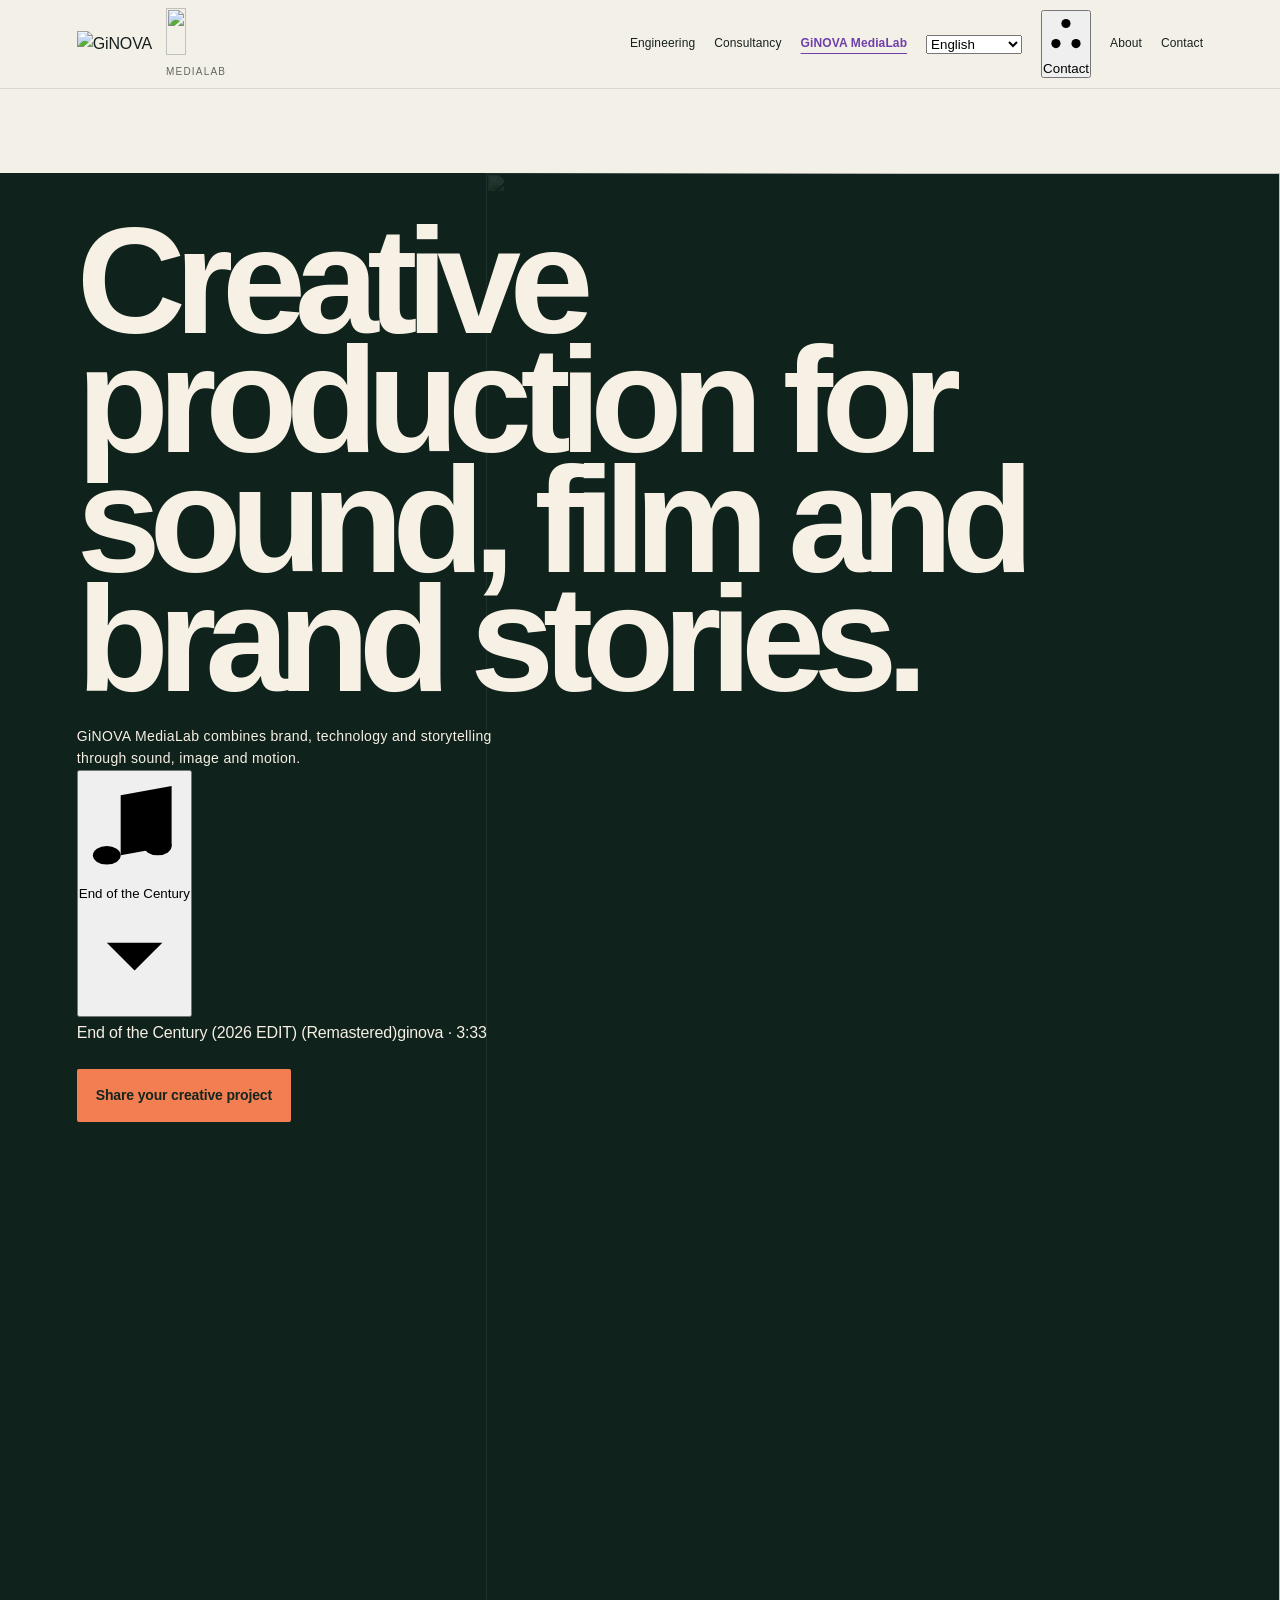
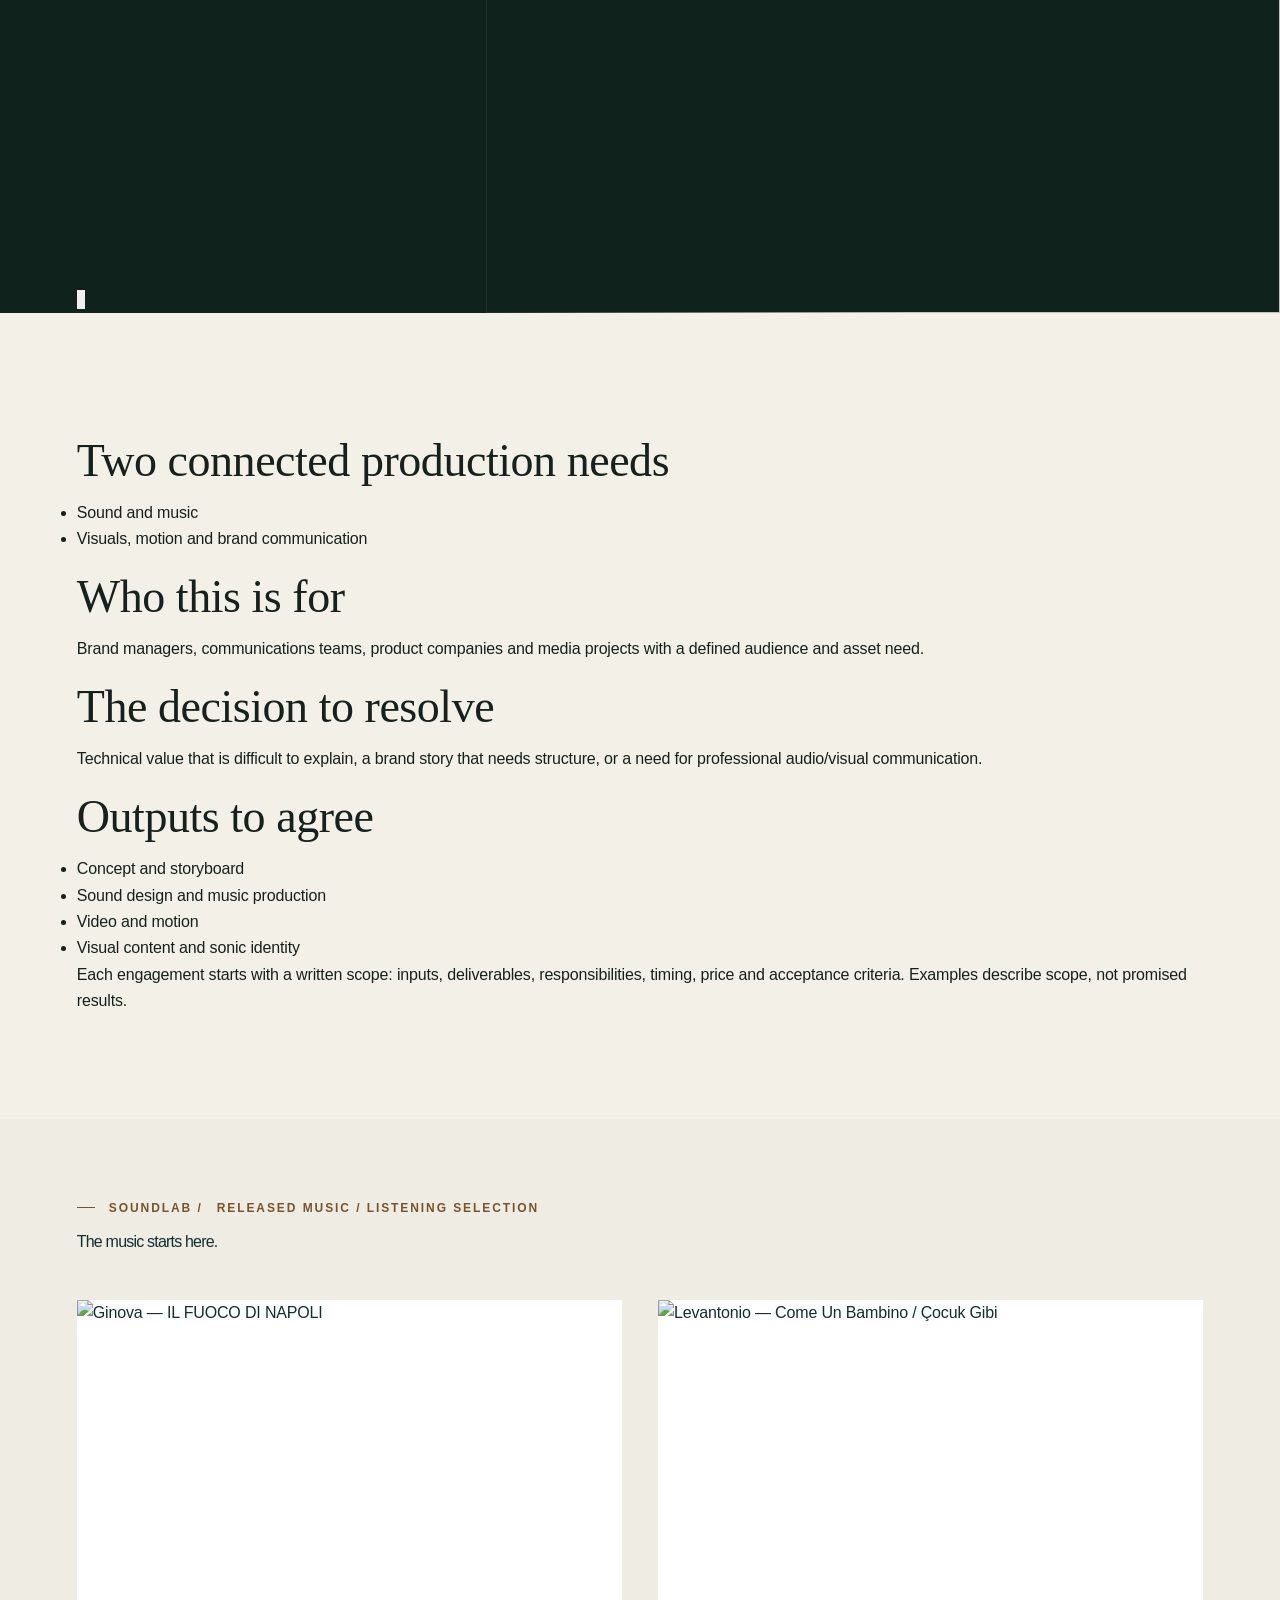
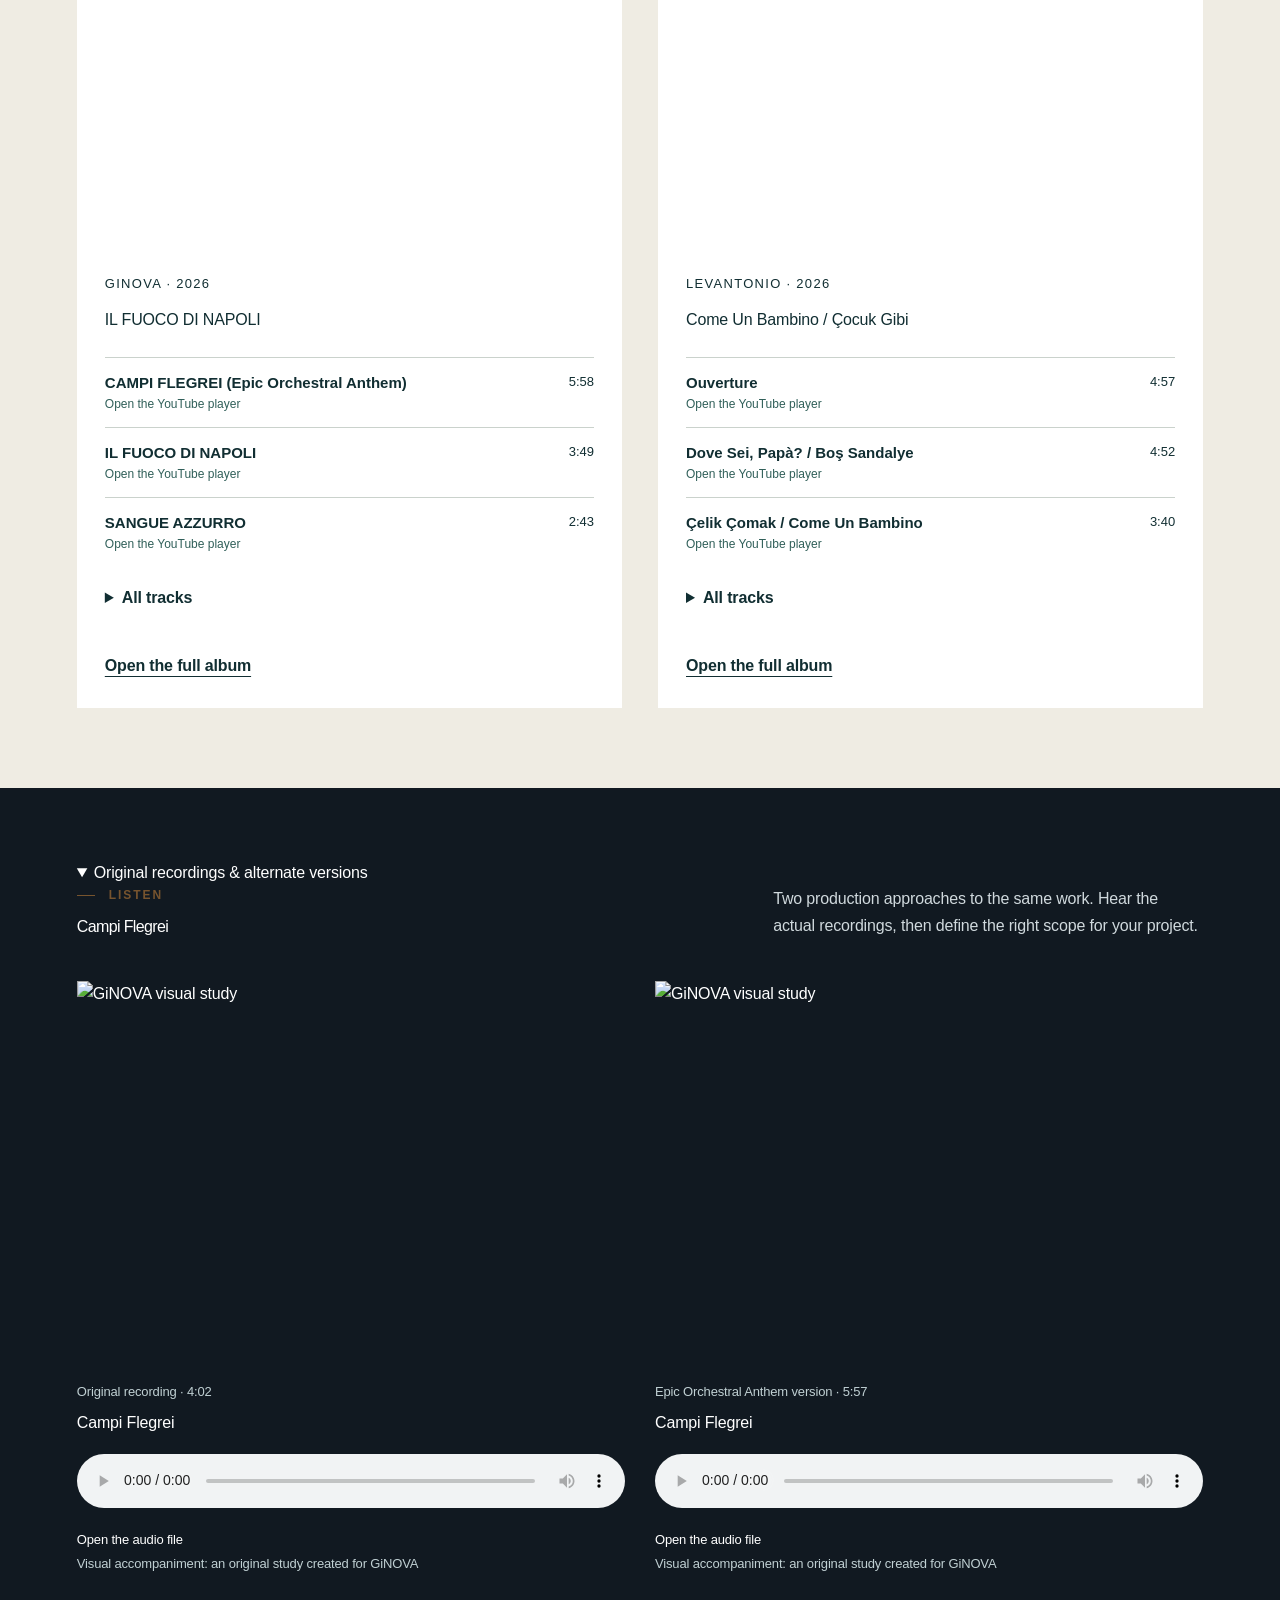
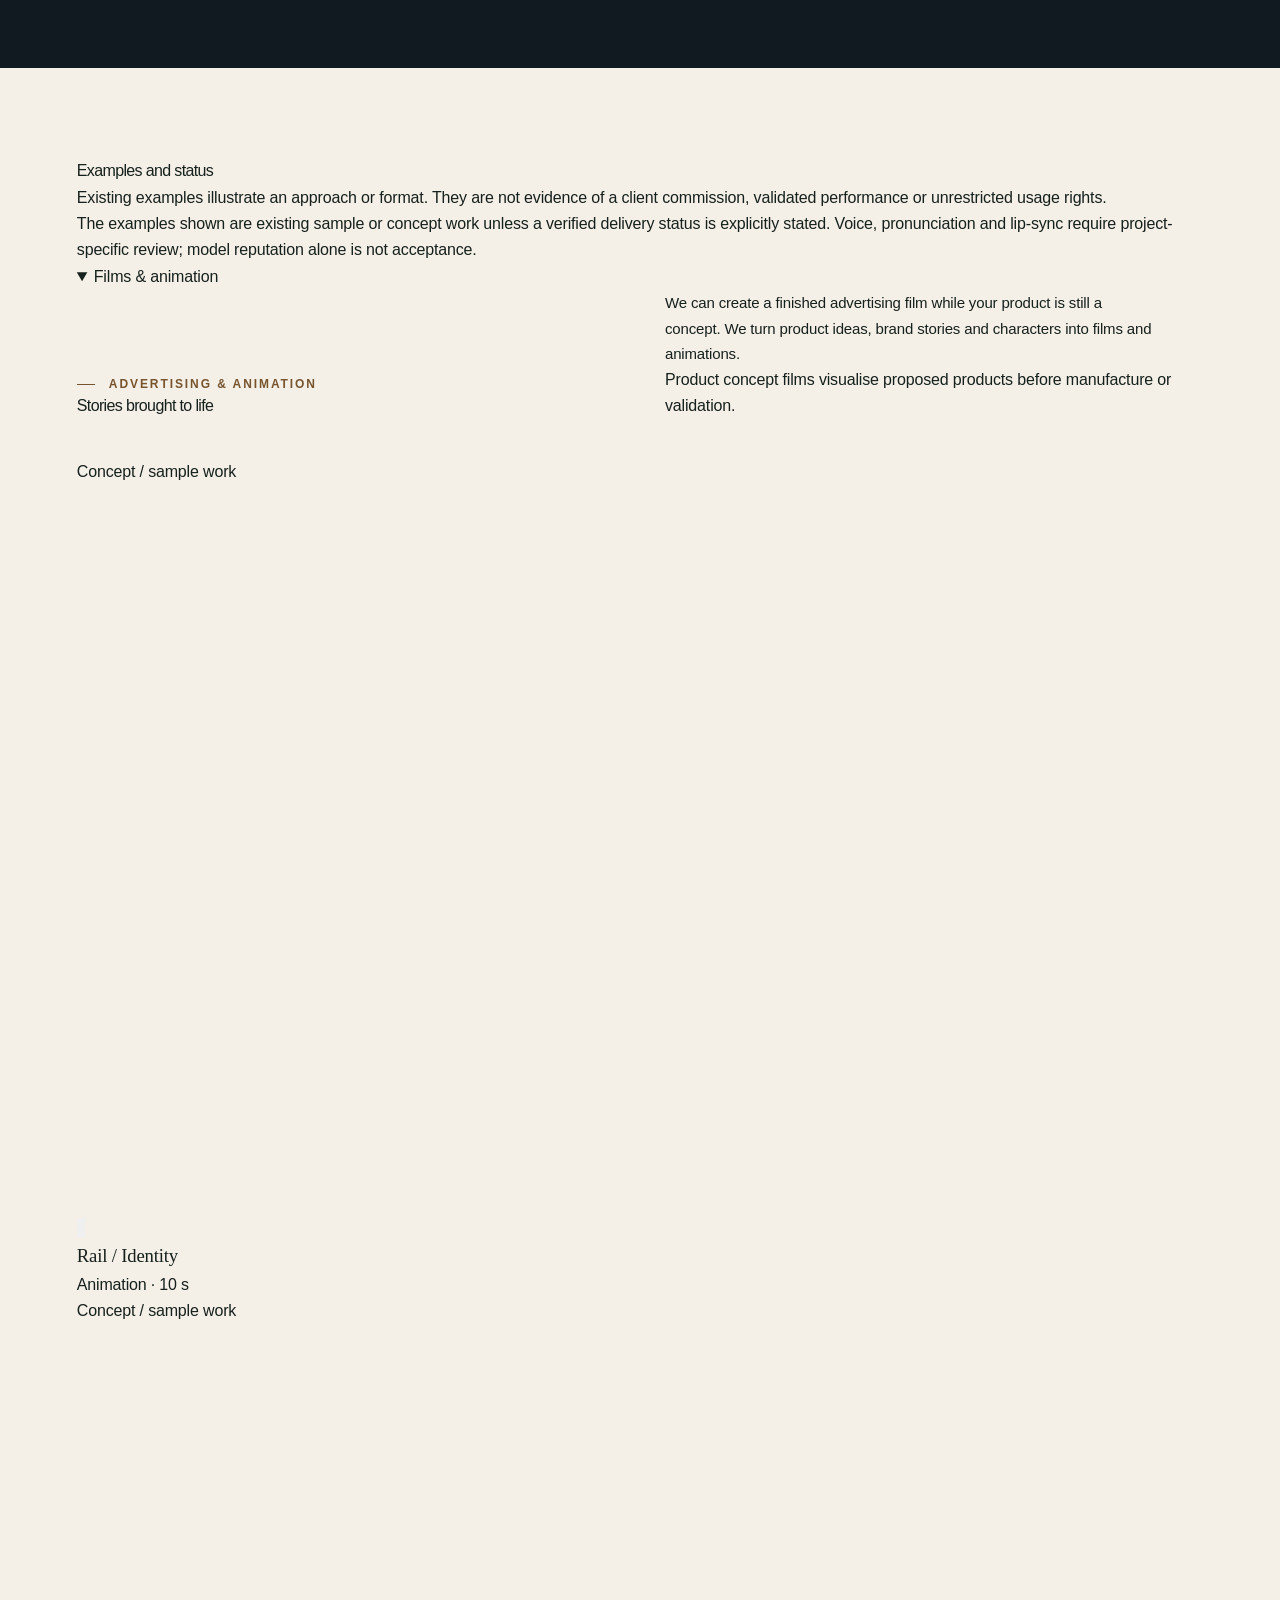
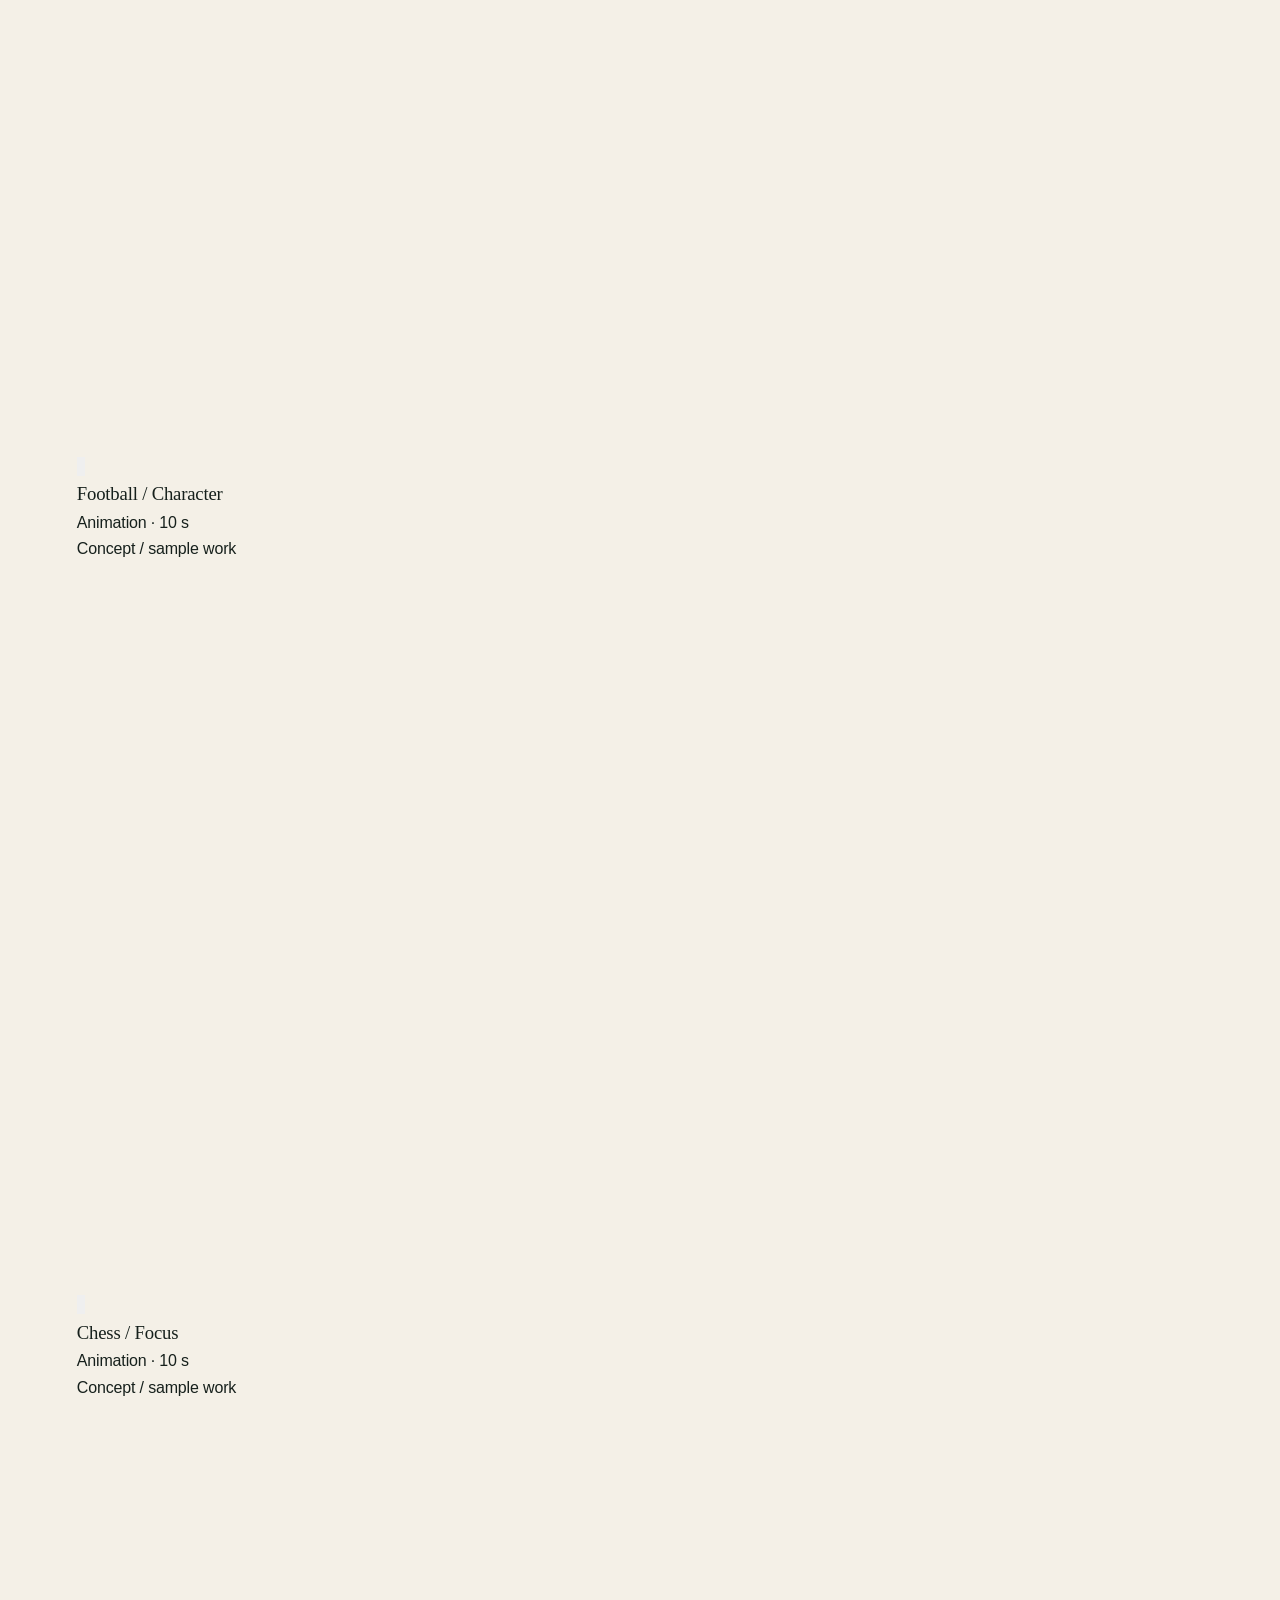
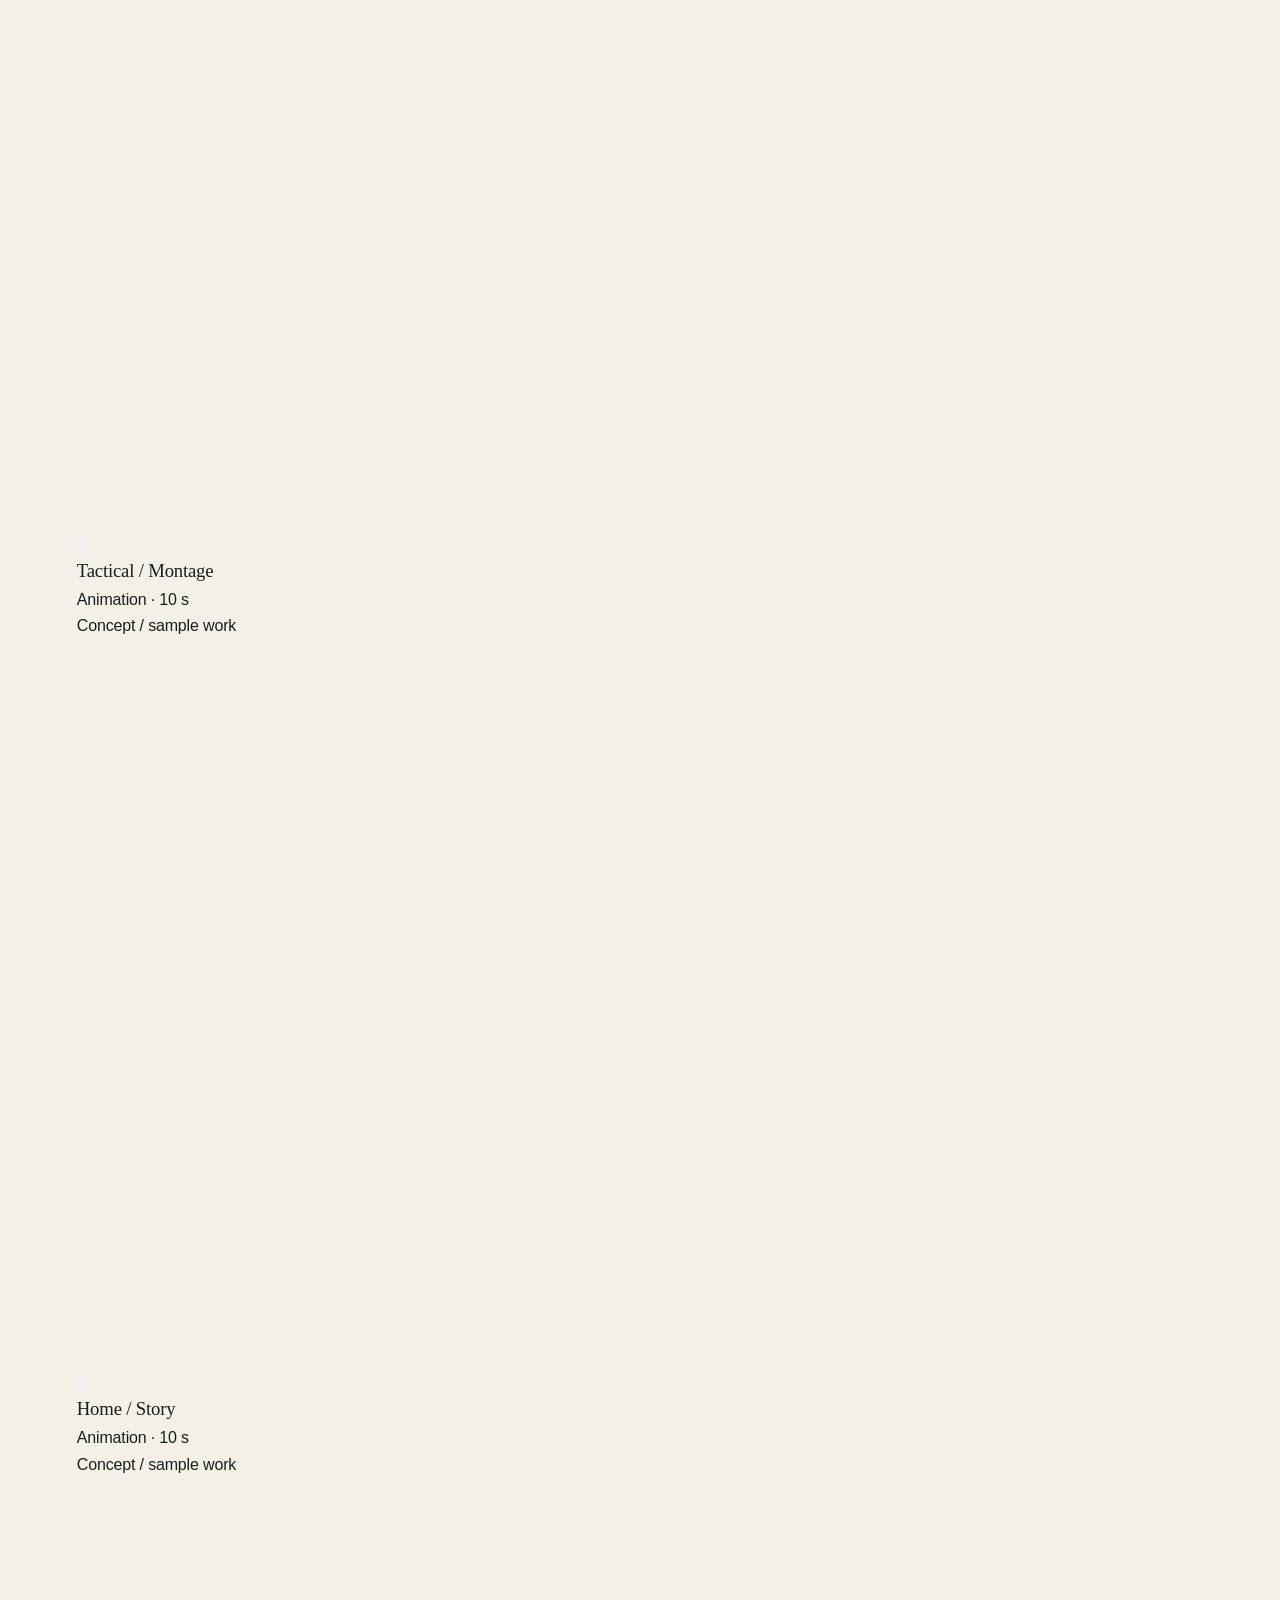
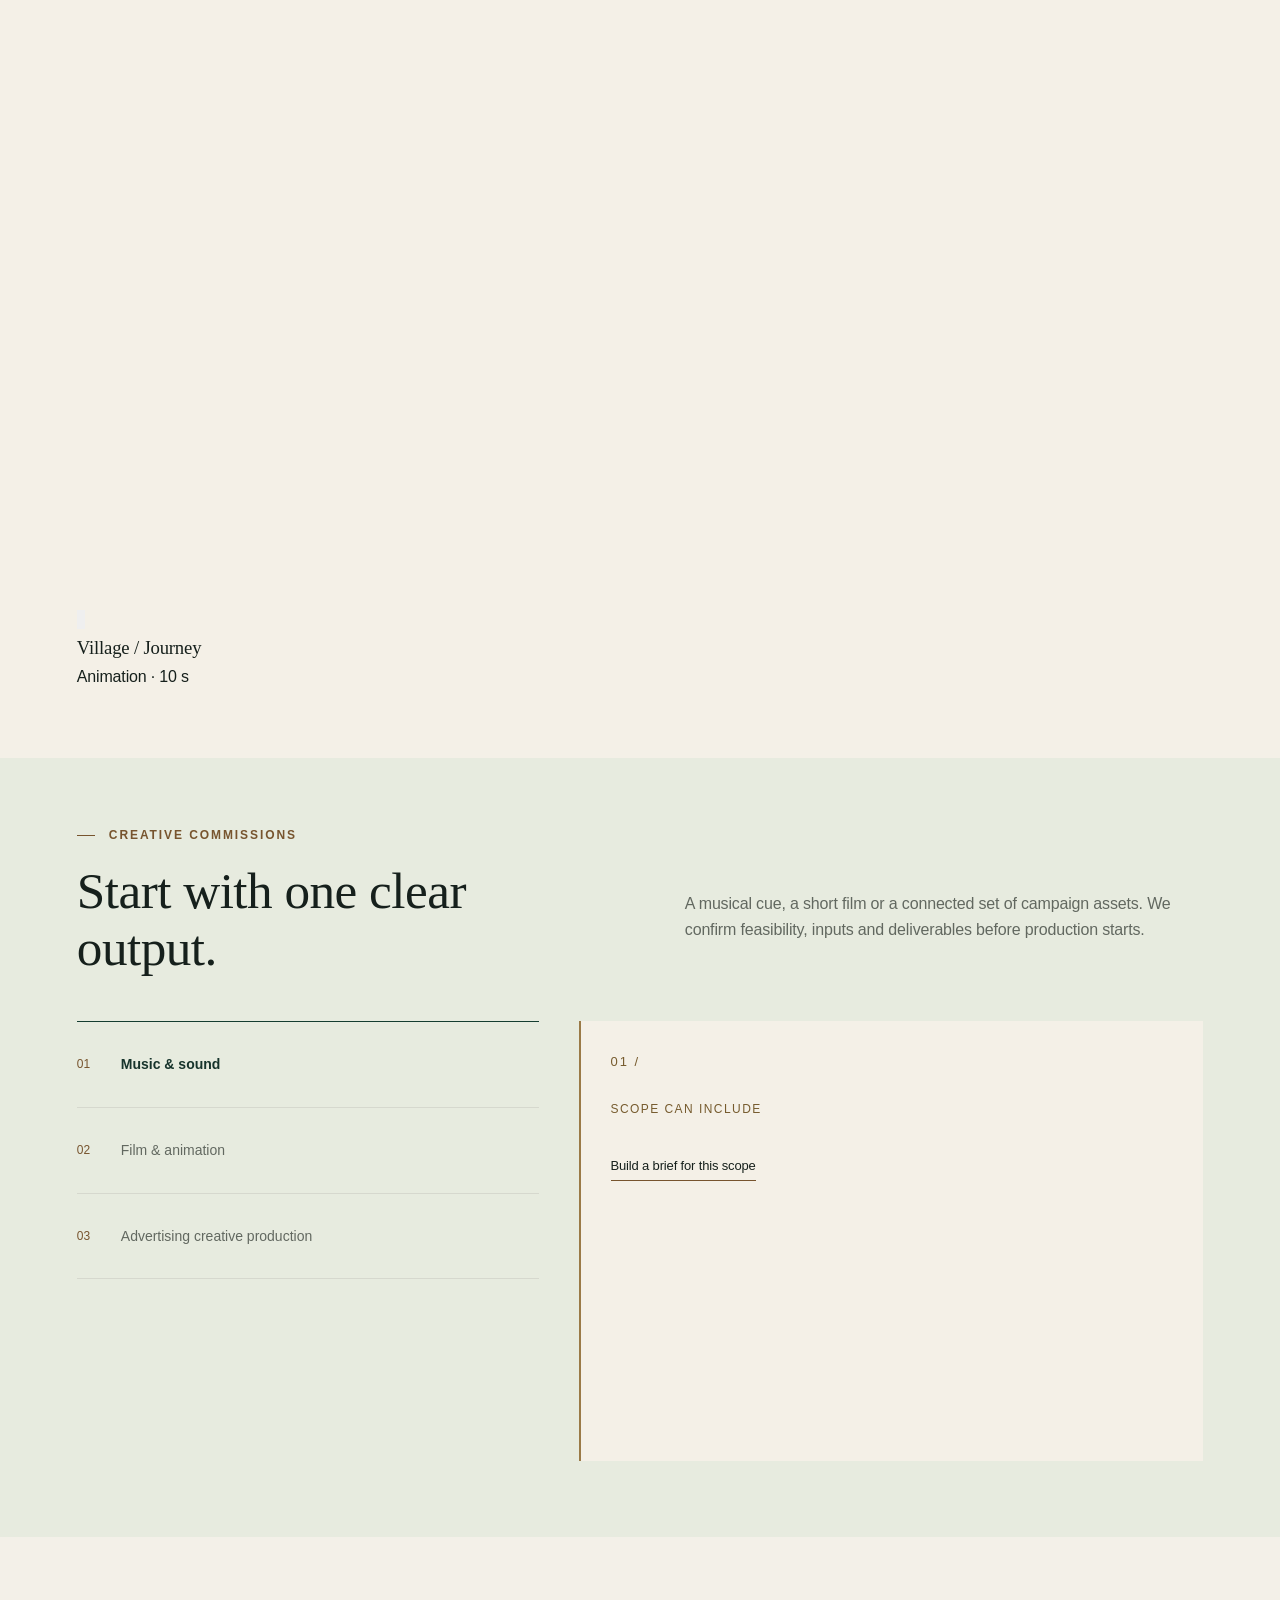
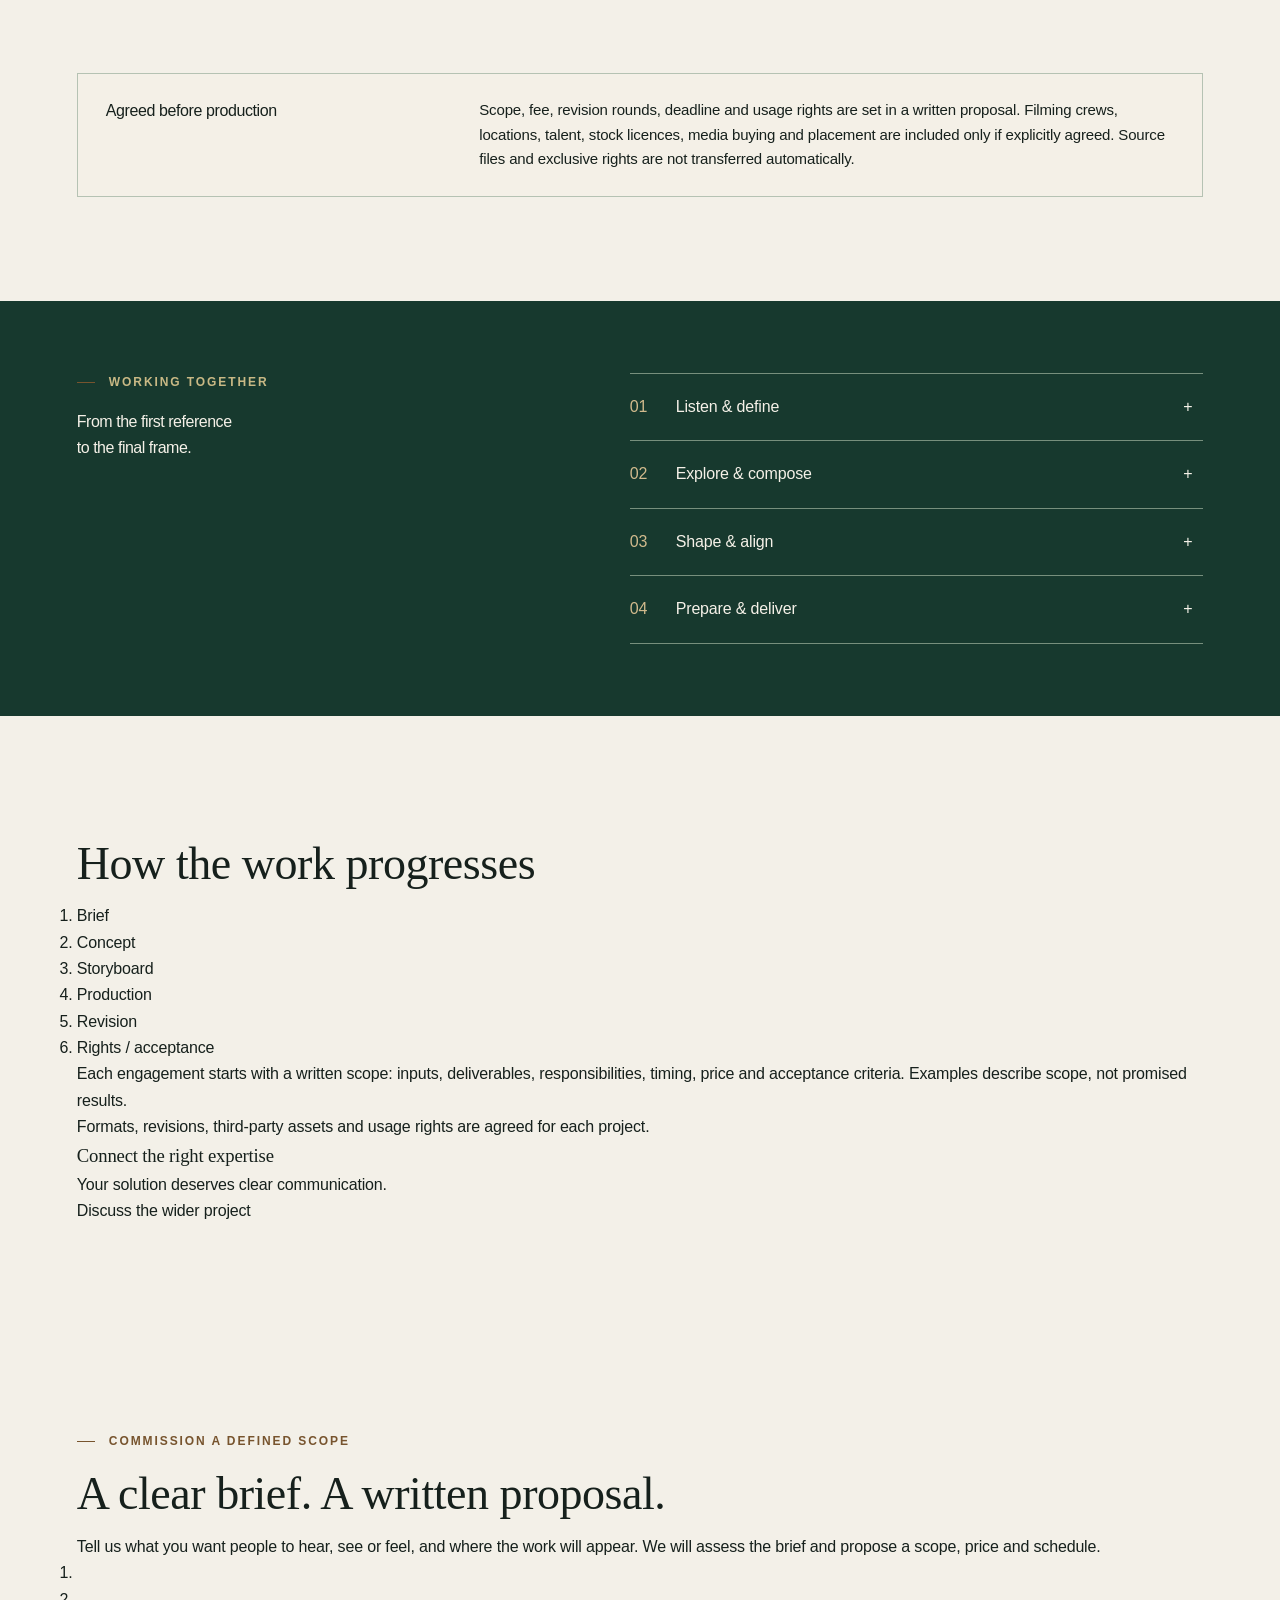
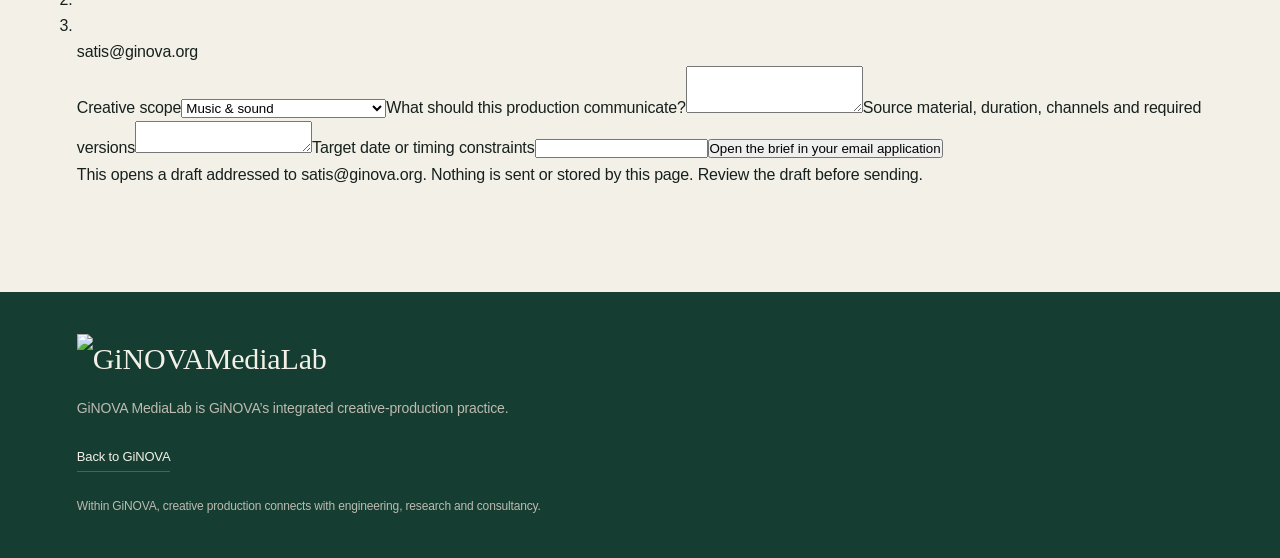
==== index.html @ 24b369f3 "Move MediaLab website to GitHub Pages" ====
<!doctype html>
<html lang="en"><head>

<meta charset="UTF-8">
<meta name="viewport" content="width=device-width, initial-scale=1.0">
<title>GiNOVA | Creative production for sound, film and brand stories.</title>
<meta name="description" content="GiNOVA MediaLab combines brand, technology and storytelling through sound, image and motion.">


<link rel="stylesheet" href="/assets/fonts/fonts.css">
<style>
:root{
  --ivory:#F3F0E8; --ink:#171817; --green:#17342C; --grey:#78756F;
  --stone:#D8D2C7; --bronze:#9A7A47;
  --serif:'Newsreader', Georgia, serif;
  --sans:'Inter', -apple-system, sans-serif;
  --maxw:1240px;
}
*{margin:0;padding:0;box-sizing:border-box}
html{scroll-behavior:smooth}
@media (prefers-reduced-motion: reduce){ html{scroll-behavior:auto} *,*::before,*::after{animation:none!important;transition:none!important} }
body{background:var(--ivory);color:var(--ink);font-family:var(--sans);font-size:16px;line-height:1.65;-webkit-font-smoothing:antialiased}
.wrap{max-width:var(--maxw);margin:0 auto;padding:0 6vw}
a{color:inherit;text-decoration:none}
::selection{background:var(--green);color:var(--ivory)}
.eyebrow{font-family:var(--sans);font-size:11px;letter-spacing:.22em;text-transform:uppercase;color:var(--bronze);font-weight:600;display:flex;align-items:center;gap:14px}
.eyebrow::before{content:"";width:28px;height:1px;background:var(--bronze)}
h1,h2,h3{font-family:var(--serif);font-weight:300;letter-spacing:-.01em}
h2{font-size:clamp(30px,4vw,46px);line-height:1.12;margin:18px 0 14px}
.lead{color:var(--grey);max-width:62ch;font-size:17px}
button{font-family:var(--sans);cursor:pointer}
:focus-visible{outline:2px solid var(--bronze);outline-offset:3px}
section{padding:104px 0}
@media(max-width:760px){section{padding:64px 0}}

/* header */
header{position:sticky;top:0;z-index:50;background:rgba(243,240,232,.92);backdrop-filter:blur(10px);border-bottom:1px solid var(--stone)}
.nav{display:flex;align-items:center;justify-content:space-between;height:76px}
.brand{display:flex;align-items:center;gap:14px}
.brand img{height:44px;width:auto}
.brand .bname{font-family:var(--serif);font-size:23px;font-weight:500;letter-spacing:.02em}
.brand .bdesc{font-size:10px;letter-spacing:.2em;text-transform:uppercase;color:var(--grey);display:block;margin-top:1px}
.navlinks{display:flex;gap:30px;align-items:center}
.navlinks a{font-size:13.5px;font-weight:450;color:var(--ink);letter-spacing:.01em;padding:4px 0;border-bottom:1px solid transparent;transition:border-color .2s}
.navlinks a:hover{border-color:var(--bronze)}
.langs{display:flex;gap:2px;border:1px solid var(--stone);border-radius:2px;overflow:hidden;margin-left:8px}
.langs button{font-size:11px;letter-spacing:.08em;padding:6px 9px;background:transparent;border:none;color:var(--grey)}
.langs button[aria-pressed="true"]{background:var(--green);color:var(--ivory)}
.cta{background:var(--green);color:var(--ivory);border:none;padding:12px 22px;font-size:13.5px;font-weight:500;letter-spacing:.02em;border-radius:2px;transition:background .2s}
.cta:hover{background:#0f241e}
.cta.ghost{background:transparent;color:var(--ink);border:1px solid var(--ink)}
.cta.ghost:hover{background:var(--ink);color:var(--ivory)}
@media(max-width:1080px){.navlinks a{display:none}.navlinks .langs button{display:block}}

/* hero */
.hero{padding:110px 0 120px}
.hero .wrap{display:grid;grid-template-columns:minmax(0,7fr) minmax(0,5fr);gap:6vw;align-items:center}
.hero h1{font-size:clamp(44px,6vw,78px);line-height:1.04;font-weight:250}
.hero h1 em{font-style:italic;font-weight:300;color:var(--green)}
.hero .lead{margin:26px 0 38px}
.heroctas{display:flex;gap:14px;flex-wrap:wrap}
.field-wrap{position:relative}
.field-wrap svg{width:100%;height:auto;display:block}
.fcap{font-size:11px;letter-spacing:.14em;text-transform:uppercase;color:var(--grey);margin-top:16px;text-align:right}
@media(max-width:900px){.hero .wrap{grid-template-columns:1fr}.field-wrap{max-width:440px}}

/* situations */
.situ{border-top:1px solid var(--stone)}
.chips{display:flex;flex-wrap:wrap;gap:10px;margin:34px 0 0}
.chip{border:1px solid var(--stone);background:transparent;color:var(--ink);padding:11px 18px;font-size:13.5px;border-radius:2px;transition:all .2s}
.chip:hover{border-color:var(--green)}
.chip[aria-pressed="true"]{background:var(--green);color:var(--ivory);border-color:var(--green)}
.situ-panel{margin-top:44px;border:1px solid var(--stone);background:#fbf9f4;padding:44px 46px;display:none;grid-template-columns:repeat(2,1fr);gap:36px 56px;border-radius:2px}
.situ-panel.open{display:grid}
.sp-item .k{font-size:11px;letter-spacing:.18em;text-transform:uppercase;color:var(--bronze);font-weight:600;margin-bottom:8px}
.sp-item .v{font-family:var(--serif);font-size:19px;line-height:1.4;font-weight:400}
.sp-foot{grid-column:1/-1;display:flex;justify-content:space-between;align-items:center;border-top:1px solid var(--stone);padding-top:26px;gap:20px;flex-wrap:wrap}
.sp-sku{font-size:13px;color:var(--grey)}
.sp-sku strong{color:var(--ink);font-weight:600}
@media(max-width:760px){.situ-panel{grid-template-columns:1fr;padding:30px}}

/* decision path */
.path-sec{background:var(--green);color:var(--ivory)}
.path-sec .eyebrow{color:var(--stone)}
.path-sec .eyebrow::before{background:var(--bronze)}
.path-sec .lead{color:#b9c3bd}
.path-track{margin:70px 0 0;position:relative}
.path-line{position:absolute;top:9px;left:0;right:0;height:1px;background:rgba(243,240,232,.25)}
.path-line-fill{position:absolute;top:9px;left:0;height:1px;background:var(--bronze);width:0;transition:width .5s ease}
.path-nodes{display:flex;justify-content:space-between;position:relative}
.pnode{background:none;border:none;display:flex;flex-direction:column;align-items:center;gap:14px;color:var(--stone);flex:1}
.pnode .dot{width:19px;height:19px;border-radius:50%;border:1px solid rgba(243,240,232,.5);background:var(--green);transition:all .25s;position:relative}
.pnode[aria-pressed="true"] .dot{background:var(--bronze);border-color:var(--bronze);box-shadow:0 0 0 6px rgba(154,122,71,.18)}
.pnode .plabel{font-size:12px;letter-spacing:.06em;text-align:center}
.pnode[aria-pressed="true"] .plabel{color:var(--ivory)}
.path-detail{margin-top:56px;min-height:130px;max-width:720px}
.path-detail .pd-title{font-family:var(--serif);font-size:30px;font-weight:300;margin-bottom:12px}
.path-detail .pd-title span{color:var(--bronze);font-size:15px;font-family:var(--sans);letter-spacing:.15em;vertical-align:middle;margin-right:16px}
.path-detail p{color:#c6cec9;max-width:60ch}
@media(max-width:860px){
 .path-nodes{flex-direction:column;align-items:flex-start;gap:4px}
 .path-line,.path-line-fill{display:none}
 .pnode{flex-direction:row;padding:8px 0}
 .pnode .plabel{text-align:left}
}

/* products */
.prods{display:grid;grid-template-columns:repeat(2,1fr);gap:1px;background:var(--stone);border:1px solid var(--stone);margin-top:54px}
.prod{background:var(--ivory);padding:46px 44px;display:flex;flex-direction:column;gap:14px;transition:background .25s}
.prod:hover{background:#fbf9f4}
.prod .sku{font-size:11px;letter-spacing:.2em;color:var(--bronze);font-weight:600}
.prod h3{font-size:27px;font-weight:350;line-height:1.2}
.prod p{color:var(--grey);font-size:15px;flex:1}
.prod a{font-size:13px;font-weight:500;letter-spacing:.04em;border-bottom:1px solid var(--bronze);width:max-content;padding-bottom:2px}
@media(max-width:760px){.prods{grid-template-columns:1fr}}

/* evidence + compare */
.split{display:grid;grid-template-columns:5fr 7fr;gap:6vw;align-items:start}
@media(max-width:860px){.split{grid-template-columns:1fr}}
.evlist{display:grid;gap:0;margin-top:10px}
.evrow{display:grid;grid-template-columns:44px 1fr;gap:18px;padding:20px 0;border-bottom:1px solid var(--stone);align-items:baseline}
.evrow .n{font-family:var(--serif);font-style:italic;color:var(--bronze);font-size:19px}
.evrow .t{font-weight:500;font-size:15px}
.evrow .d{color:var(--grey);font-size:14px;margin-top:3px}

.cmp{background:#EDE9DF;border-top:1px solid var(--stone);border-bottom:1px solid var(--stone)}
.cmp-grid{display:grid;grid-template-columns:1fr 1fr;gap:1px;background:var(--stone);border:1px solid var(--stone);margin-top:54px}
.cmp-col{background:var(--ivory);padding:44px}
.cmp-col.g{background:var(--green);color:var(--ivory)}
.cmp-col h3{font-size:22px;font-weight:400;margin-bottom:22px}
.cmp-col ul{list-style:none}
.cmp-col li{padding:11px 0;border-bottom:1px solid var(--stone);font-size:14.5px;color:var(--grey)}
.cmp-col.g li{border-color:rgba(243,240,232,.15);color:#c6cec9}
.cmp-col li:last-child{border:none}
@media(max-width:760px){.cmp-grid{grid-template-columns:1fr}}

/* founder */
.founder .split{align-items:center}
.fcard{border:1px solid var(--stone);padding:44px;background:#fbf9f4;border-radius:2px}
.fcard .fname{font-family:var(--serif);font-size:30px;font-weight:350}
.fcard .frole{color:var(--bronze);font-size:12px;letter-spacing:.18em;text-transform:uppercase;font-weight:600;margin:6px 0 22px}
.fcard .fline{font-size:14px;color:var(--grey);padding:9px 0;border-top:1px solid var(--stone)}
.fcard .fline strong{color:var(--ink);font-weight:500}

/* intake */
.start{background:var(--ivory)}
.intake{margin-top:50px;border:1px solid var(--stone);background:#fbf9f4;border-radius:2px;overflow:hidden}
.intake-head{display:flex;justify-content:space-between;align-items:center;padding:22px 40px;border-bottom:1px solid var(--stone);flex-wrap:wrap;gap:10px}
.steps{display:flex;gap:26px}
.step{font-size:12px;letter-spacing:.1em;color:var(--grey);display:flex;gap:9px;align-items:center}
.step .sn{width:22px;height:22px;border:1px solid var(--stone);border-radius:50%;display:grid;place-items:center;font-size:11px}
.step.on{color:var(--ink)}
.step.on .sn{background:var(--green);color:var(--ivory);border-color:var(--green)}
.intake-body{padding:40px}
.fgrid{display:grid;grid-template-columns:1fr 1fr;gap:22px 26px}
.fitem{display:flex;flex-direction:column;gap:7px}
.fitem.full{grid-column:1/-1}
.fitem label{font-size:12px;letter-spacing:.08em;font-weight:500;color:var(--ink)}
.fitem input,.fitem select,.fitem textarea{font-family:var(--sans);font-size:14.5px;padding:12px 14px;border:1px solid var(--stone);background:var(--ivory);border-radius:2px;color:var(--ink)}
.fitem textarea{min-height:96px;resize:vertical}
.fitem input:focus,.fitem select:focus,.fitem textarea:focus{outline:none;border-color:var(--green)}
.fnote{grid-column:1/-1;font-size:12.5px;color:var(--grey);border-left:2px solid var(--bronze);padding-left:14px}
.intake-foot{display:flex;justify-content:space-between;align-items:center;padding:24px 40px;border-top:1px solid var(--stone);gap:12px;flex-wrap:wrap}
.snap{padding:56px 46px;text-align:left;display:none}
.snap.open{display:block}
.snap .ref{font-size:11px;letter-spacing:.2em;color:var(--bronze);font-weight:600;text-transform:uppercase}
.snap h3{font-family:var(--serif);font-size:32px;font-weight:300;margin:14px 0 8px}
.snap p{color:var(--grey);max-width:60ch}
.snapgrid{display:grid;grid-template-columns:repeat(3,1fr);gap:1px;background:var(--stone);border:1px solid var(--stone);margin:34px 0}
.snapcell{background:var(--ivory);padding:20px}
.snapcell .k{font-size:10.5px;letter-spacing:.16em;text-transform:uppercase;color:var(--grey);margin-bottom:6px}
.snapcell .v{font-family:var(--serif);font-size:18px}
@media(max-width:760px){.fgrid{grid-template-columns:1fr}.snapgrid{grid-template-columns:1fr}.intake-body,.intake-head,.intake-foot{padding-left:22px;padding-right:22px}}

/* footer */
footer{background:var(--green);color:var(--ivory);padding:78px 0 44px}
.fgridft{display:grid;grid-template-columns:2fr 1fr 1fr 1fr;gap:48px}
footer .brand img{height:56px;opacity:.95}
footer .motto{font-family:var(--serif);font-style:italic;font-size:16px;color:#b9c3bd;margin-top:18px}
footer h4{font-size:11px;letter-spacing:.2em;text-transform:uppercase;color:var(--bronze);margin-bottom:16px;font-weight:600}
footer ul{list-style:none}
footer li{margin:9px 0}
footer li a{font-size:13.5px;color:#c6cec9;transition:color .2s}
footer li a:hover{color:var(--ivory)}
.fbottom{border-top:1px solid rgba(243,240,232,.15);margin-top:60px;padding-top:24px;display:flex;justify-content:space-between;font-size:12px;color:#8fa098;flex-wrap:wrap;gap:10px}
@media(max-width:860px){.fgridft{grid-template-columns:1fr 1fr}}

/* reveal */
.rv{opacity:0;transform:translateY(14px);transition:opacity .6s ease,transform .6s ease}
.rv.in{opacity:1;transform:none}

/* October evolution: retains July identity and decision content */
:root{--maxw:1440px;--grey:#66635D}
section{scroll-margin-top:92px}.eyebrow{font-size:12px}.brand .bdesc{font-size:11px;letter-spacing:.12em}.brand img{height:48px}.navlinks{gap:22px}.navlinks a{font-size:14px}.langs button{font-size:12px;min-width:38px;min-height:36px}.menu-toggle{display:none}.skip{position:absolute;left:18px;top:-80px;background:var(--green);color:var(--ivory);padding:12px;z-index:90}.skip:focus{top:12px}.corporate-hero{padding:50px 0 0}.hero-top{display:flex;justify-content:space-between;gap:24px;align-items:center}.review-label{font-size:12px;color:var(--grey)}.corporate-intro{display:grid;grid-template-columns:1.1fr 1fr;align-items:end;gap:8vw;margin:52px 0 64px}.corporate-intro h1{font-size:clamp(50px,5.4vw,83px);font-weight:300;line-height:1.02}.corporate-intro h1 em{color:var(--green)}.corporate-intro .lead{font-size:18px;max-width:47ch}.text-link{display:inline-block;margin-top:25px;border-bottom:1px solid var(--bronze);padding-bottom:4px;font-size:14px}.text-link:after{content:none}.branch-label{font-size:12px;letter-spacing:.12em;text-transform:uppercase;color:var(--grey);margin-bottom:18px}.branches{display:grid;grid-template-columns:1fr 1fr;gap:18px}.branch{position:relative;padding:38px 40px 28px;display:flex;flex-direction:column;overflow:hidden;min-height:490px;border:1px solid var(--green);transition:transform .25s}.branch:hover{transform:translateY(-4px)}.branch-number{font-size:13px;letter-spacing:.1em;color:var(--bronze)}.branch h2{font-size:clamp(35px,3.4vw,49px);position:relative;z-index:1;margin:22px 0 28px;line-height:1.06}.branch h2 em{font-weight:300}.branch-illustration{position:absolute;right:-15px;top:12px;width:50%;height:225px;opacity:.58;pointer-events:none}.branch-illustration svg{height:100%;width:100%}.branch-statement{position:relative;max-width:32ch;font-family:var(--serif);font-size:24px;line-height:1.28;margin-top:22px}.branch-body{font-size:14px;line-height:1.6;max-width:50ch;color:var(--grey);margin:14px 0 28px}.branch-link{display:flex;justify-content:space-between;align-items:center;border-top:1px solid var(--stone);padding-top:20px;font-size:14px;margin-top:auto}.branch-link>span:last-child{font-size:24px}.branch-labs{background:var(--green);color:var(--ivory)}.branch-labs .branch-body{color:#C8D1CC}.branch-labs .branch-number{color:#C4A976}.branch-labs .branch-link{border-color:#61736B}.branch-labs .branch-illustration{color:#C4A976;opacity:.8}.engineering{padding:78px 0 84px}.eng-intro{display:grid;grid-template-columns:1.2fr 1fr;align-items:center;gap:8vw}.eng-intro h2{font-size:38px}.engineering-grid{display:grid;grid-template-columns:1.15fr 1fr 1fr;gap:32px;margin-top:42px;border-top:1px solid var(--stone);padding-top:26px}.engineering-grid article{padding-right:20px}.engineering-grid h3{font-size:25px;line-height:1.15;margin:12px 0}.engineering-grid p{font-size:15px;color:var(--grey)}.item-index{font-size:12px;color:var(--bronze)}.labs-detail{background:#EAE5DA;border-top:1px solid var(--stone);border-bottom:1px solid var(--stone)}.labs-intro{display:grid;grid-template-columns:1fr 1fr;align-items:center;gap:8vw}.labs-intro h2{font-size:46px}.labs-grid{display:grid;grid-template-columns:repeat(3,1fr);gap:30px;margin-top:42px}.labs-grid article{border-top:1px solid #BDB5A6;padding-top:25px}.labs-grid h3{font-size:26px;line-height:1.2;margin:12px 0}.labs-grid p:not(.status){font-size:15px;color:var(--grey)}.status{font-size:12px;color:#6E5937;letter-spacing:.06em}.lab-mark{height:120px;display:flex;align-items:center;justify-content:center;margin-bottom:25px;position:relative;overflow:hidden;background:#F0ECE3}.mark-rd span{border:1px solid var(--bronze);border-radius:100%;width:80px;height:80px;margin:-12px}.mark-rd span:nth-child(2){width:104px;height:104px;border-color:var(--green)}.mark-sound{gap:5px}.mark-sound i{display:block;width:2px;height:calc(18px + (var(--i) * 7px));max-height:84px;background:var(--green);transform:scaleY(.75)}.mark-sound i:nth-child(3n){height:42px;background:var(--bronze)}.mark-sound i:nth-child(2n){height:64px}.mark-vision span{width:88px;height:66px;border:1px solid var(--green);position:absolute;transform:translateX(-30px) rotate(-8deg)}.mark-vision span:nth-child(2){transform:translateX(0) rotate(0);border-color:var(--bronze);background:#F0ECE3}.mark-vision span:nth-child(3){transform:translateX(30px) rotate(8deg)}.decision-intro{padding:92px 0}.decision-intro h1{font-size:62px}.decision-intro .field-wrap{max-width:390px}.contact-wrap{display:grid;grid-template-columns:1.2fr 1fr;gap:8vw;align-items:center}.contact-card{padding:35px;border:1px solid var(--stone);background:#fbf9f4}.contact-card strong{font-family:var(--serif);font-size:30px;font-weight:400;display:block;margin:15px 0}.contact-note{font-size:14px;color:var(--grey)}.draft-info{margin-top:38px;border-top:1px solid #4A4A46;padding-top:20px;font-size:14px;color:#C9C7BF}.draft-info p{max-width:65ch;margin-top:15px}.rv{opacity:1!important;transform:none!important}.prod p{font-size:16px}.fcard .frole,.sp-item .k,.prod .sku,.evrow .d,.pnode .plabel{font-size:14px}.fcap{font-size:12px}.fcard .fname{font-size:32px}.fcard .fline{font-size:15px}.nav .cta{display:inline-block}.fbottom span{font-size:12px}
@media(max-width:1100px){.navlinks{gap:16px}.brand .bdesc{max-width:170px;letter-spacing:.02em}.navlinks a{display:none}.navlinks .langs button{display:block}.menu-toggle{display:block;background:none;border:1px solid var(--stone);padding:9px 13px;font-size:14px;margin-left:auto;margin-right:16px}.nav.menu-open .navlinks{position:absolute;top:76px;left:0;right:0;background:var(--ivory);padding:24px 6vw;display:flex;flex-wrap:wrap;border-bottom:1px solid var(--stone);box-shadow:0 12px 15px #1718170a}.nav.menu-open .navlinks a{display:block}.nav.menu-open .navlinks .langs{margin-left:auto}.branch{padding:30px}.branch-illustration{opacity:.3;right:-40px}.eng-intro h2{font-size:34px}}
@media(max-width:760px){.nav{height:76px}.brand{gap:8px}.brand img{height:40px}.brand .bname{font-size:21px}.brand .bdesc{font-size:10px;max-width:138px}.navlinks .cta{display:none}.navlinks .langs{display:none}.nav.menu-open .navlinks .langs{display:flex}.menu-toggle{margin-right:0;font-size:13px}.corporate-hero{padding-top:30px}.hero-top{display:block}.hero-top .eyebrow{font-size:11px;letter-spacing:.09em}.review-label{display:block;margin-top:10px;font-size:12px}.corporate-intro{grid-template-columns:1fr;margin:35px 0 40px;gap:24px}.corporate-intro h1{font-size:53px}.corporate-intro .lead{font-size:17px}.branch-label{font-size:11px;letter-spacing:.07em}.branches{grid-template-columns:1fr;gap:14px}.branch{min-height:415px;padding:28px}.branch h2{font-size:40px;margin-top:17px}.branch-illustration{width:47%;right:0;top:10px;height:190px}.branch-statement{font-size:23px;max-width:25ch;margin-top:15px}.branch-body{font-size:15px}.eng-intro,.labs-intro,.contact-wrap{grid-template-columns:1fr;gap:20px}.engineering{padding:56px 0}.engineering-grid,.labs-grid{grid-template-columns:1fr;gap:26px}.engineering-grid{margin-top:28px}.engineering-grid article{padding:0 0 24px;border-bottom:1px solid var(--stone)}.engineering-grid h3{font-size:27px}.engineering-grid p,.labs-grid p:not(.status){font-size:16px}.labs-intro h2{font-size:40px}.labs-grid{margin-top:28px}.lab-mark{height:150px}.decision-intro{padding:64px 0}.decision-intro h1{font-size:48px}.decision-intro .field-wrap{display:none}.contact-card{padding:25px}.contact-card strong{font-size:27px}.path-detail .pd-title{font-size:26px}.cmp-col{padding:26px}.fcard{padding:28px}.hero .lead{margin:22px 0}.brand .bdesc{line-height:1.25}.eyebrow{letter-spacing:.13em}}
@media(prefers-reduced-motion:reduce){.branch:hover{transform:none}}
</style>

<style>
.sl-hero{background:var(--green);color:var(--ivory);padding:40px 0 28px;overflow:hidden}.sl-kicker{display:flex;align-items:center;justify-content:space-between;gap:20px}.sl-hero .eyebrow,.sl-hero .review-label{color:#CBB995}.sl-hero-grid{display:grid;grid-template-columns:1.15fr 1fr;gap:20px;align-items:center;margin-top:50px}.sl-word{font-size:15px;letter-spacing:.14em;margin-bottom:24px}.sl-hero h1{font-size:clamp(48px,5.1vw,76px);line-height:1.06;letter-spacing:-.025em;max-width:12ch}.sl-hero h1 em{color:#CFBA90;font-weight:300}.sl-hero .lead{color:#CED6CF;font-size:18px;margin:28px 0 30px;max-width:48ch}.sl-hero .cta{background:var(--ivory);color:var(--green);font-size:14px}.sl-quiet{font-size:14px;padding:12px 0;border-bottom:1px solid #86988E}.sl-art{color:#CCB88F;position:relative;margin:0 -60px 0 -40px}.sl-art svg{width:100%;display:block}.sl-art figcaption{text-align:center;font-size:12px;letter-spacing:.06em;color:#B6C3B9;margin-top:15px}.sl-disciplines{display:flex;gap:24px;align-items:center;margin-top:65px;border-top:1px solid #567266;padding-top:25px;font-size:12px;letter-spacing:.24em;color:#BFCBC1}.sl-disciplines i{width:30px;height:1px;background:#9A7A47}.sl-section-head{display:grid;grid-template-columns:1fr 1fr;gap:7vw;align-items:center;margin-bottom:44px}.sl-section-head h2{font-size:48px}.sl-format-grid{display:grid;grid-template-columns:4fr 7fr;gap:60px}.sl-tabs{display:flex;flex-direction:column;gap:0}.sl-tabs button{display:flex;align-items:center;gap:20px;text-align:left;border:0;border-top:1px solid var(--stone);padding:24px 4px;background:transparent;color:var(--grey);font-size:16px}.sl-tabs button:last-child{border-bottom:1px solid var(--stone)}.sl-tabs button>span:last-child{margin-left:auto}.sl-tabs button[aria-selected=true]{color:var(--green);font-weight:600;border-top-color:var(--green)}.sl-tabno{font-size:12px;color:var(--bronze);font-weight:400}.sl-panel{background:#EAE5DA;padding:38px 42px;min-height:440px;border-top:2px solid var(--bronze)}.sl-panel-index{font-size:13px;color:#765B2E;letter-spacing:.15em}.sl-panel h3{font-size:38px;line-height:1.12;margin:20px 0 18px}.sl-panel>p:not(.sl-panel-index){font-size:16px;color:#66635D;max-width:55ch}.sl-panel h4{font-size:12px;letter-spacing:.12em;text-transform:uppercase;font-weight:500;color:#765B2E;margin:28px 0 10px}.sl-panel ul{list-style:none}.sl-panel li{padding:8px 0 8px 22px;font-size:15px;border-bottom:1px solid #D1C9BA;position:relative}.sl-panel li:before{content:'+';position:absolute;left:0;color:#765B2E}.sl-process{background:#E9E4D8;border-top:1px solid var(--stone);border-bottom:1px solid var(--stone)}.sl-process h2{font-size:46px}.sl-process-grid{display:grid;grid-template-columns:repeat(4,1fr);gap:34px;margin-top:48px}.sl-process-grid article{border-top:1px solid #C2B8A7;padding-top:22px}.sl-process-grid article>span{font-size:13px;color:#765B2E}.sl-process-grid h3{font-size:27px;line-height:1.18;margin:20px 0 14px}.sl-process-grid p{font-size:15px;color:var(--grey)}.sl-bridge{padding:68px 0;border-bottom:1px solid var(--stone)}.sl-bridge .wrap{max-width:1000px}.sl-bridge h2{font-size:39px}.sl-bridge .heroctas{gap:34px;margin-top:6px}.sl-enquiry h2{font-size:49px}.sl-footer-word{font-family:var(--serif);font-size:28px;margin-bottom:14px}footer p[data-t]{font-size:14px;color:#BDBBB2}footer .text-link{color:var(--ivory)}
@media(max-width:950px){.sl-hero-grid{grid-template-columns:1fr}.sl-art{max-width:620px;margin:-10px auto 0;width:100%}.sl-hero h1{max-width:100%}.sl-hero .lead{max-width:65ch}.sl-disciplines{margin-top:32px}.sl-format-grid{gap:30px}.sl-process-grid{grid-template-columns:1fr 1fr}.sl-panel{padding:30px}.sl-section-head h2{font-size:40px}}
@media(max-width:760px){.sl-hero{padding-top:26px}.sl-kicker{display:block}.sl-hero-grid{margin-top:38px}.sl-word{font-size:14px;letter-spacing:.1em}.sl-hero h1{font-size:49px}.sl-hero .lead{font-size:17px}.sl-art{margin-top:10px}.sl-art figcaption{font-size:12px;letter-spacing:0}.sl-disciplines{gap:16px;font-size:11px}.sl-section-head,.sl-format-grid{grid-template-columns:1fr;gap:22px}.sl-section-head{margin-bottom:26px}.sl-section-head h2{font-size:40px}.sl-tabs button{padding:19px 5px;min-height:58px}.sl-panel{padding:28px;min-height:0}.sl-panel h3{font-size:33px}.sl-panel li{font-size:16px}.sl-process h2{font-size:39px}.sl-process-grid{grid-template-columns:1fr;gap:27px;margin-top:32px}.sl-process-grid h3{font-size:29px;margin-top:12px}.sl-process-grid p{font-size:16px}.sl-bridge h2{font-size:34px}.sl-enquiry h2{font-size:41px}.contact-card strong{font-size:25px}}
</style><style>.service-illustration{height:140px;display:flex;align-items:center;margin:0 0 12px;overflow:hidden}.service-illustration svg{display:block;width:100%;height:140px}.prod-illustration{height:120px;margin:-8px -5px 8px;opacity:.85}.prod-illustration svg{width:100%;height:120px;display:block}.sl-panel-art{height:110px;margin:-12px 0 18px;opacity:.85}.sl-panel-art svg{display:block;width:100%;height:110px}.service-illustration svg,.prod-illustration svg{transition:transform .5s ease}.engineering-grid article:hover .service-illustration svg,.prod:hover .prod-illustration svg{transform:translateY(-3px)}@media(max-width:760px){.service-illustration{height:155px;max-width:400px}.service-illustration svg{height:155px}.prod-illustration{height:110px}.prod-illustration svg{height:110px}}@media(prefers-reduced-motion:reduce){.service-illustration svg,.prod-illustration svg{transition:none!important;transform:none!important}}</style><style>
/* GiNOVA visual review: editorial structure, sculptural focus, useful interactions */
:root{--maxw:1480px;--ink:#16201C;--green:#153D31;--bronze:#967A4D;--grey:#626860;--stone:#D6D8CE}
body{letter-spacing:-.01em}.wrap{padding-left:6vw;padding-right:6vw}header{background:rgba(243,240,232,.96);backdrop-filter:blur(16px)}.nav{height:88px}.brand img{height:47px}.brand .bname{font-size:26px;letter-spacing:-.03em}.brand .bdesc{font-size:12px;letter-spacing:.12em}.navlinks{gap:24px}.navlinks a{font-size:13px}.langs{border-radius:100px;padding:2px}.langs button{border-radius:100px;min-width:32px;min-height:29px}.cta{padding:14px 22px;font-size:14px;line-height:1.3;border-radius:0;font-weight:500}.cta.ghost{border-color:#A7B0A5}.eyebrow{font-size:12px;letter-spacing:.16em;line-height:1.5}.eyebrow:before{width:18px}.review-label{font-size:12px;letter-spacing:.04em;white-space:nowrap}.corporate-hero{padding:27px 0 0}.hero-top{margin-bottom:14px}.corporate-intro{position:relative;grid-template-columns:minmax(0,1fr) minmax(0,1.05fr);gap:2vw;align-items:center;margin:0 0 46px;min-height:530px}.hero-copy{padding:30px 0;position:relative;z-index:1}.corporate-intro h1{font-size:clamp(48px,5.2vw,78px);line-height:.99;letter-spacing:-.035em;max-width:10ch;font-weight:300}.corporate-intro h1 em{font-weight:300;white-space:normal}.corporate-intro .lead{font-size:16px;line-height:1.75;max-width:44ch;margin-top:27px}.hero-copy .text-link{margin-top:26px;font-size:13px}.signature-figure{min-width:0;margin:0 -4vw 0 -3vw;position:relative}.signature-figure img{width:100%;height:510px;object-fit:cover;object-position:58% center;display:block;mix-blend-mode:multiply}.signature-figure figcaption{font-size:12px;text-transform:uppercase;letter-spacing:.1em;color:#78796C;text-align:right;padding-right:3vw;margin-top:-5px}.branch-label{font-size:12px;letter-spacing:.12em;margin-bottom:17px;display:flex;align-items:center;gap:24px}.branch-label:after{content:'';flex:1;height:1px;background:var(--stone)}.branches{gap:22px}.branch{min-height:310px;border:none;padding:29px 32px 24px;transition:background .25s,transform .25s;isolation:isolate}.branch-decision{background:#E4E8DD}.branch-labs{background:#163D32}.branch:before{content:'';position:absolute;inset:0;border:1px solid #153D310d;pointer-events:none}.branch h2{font-size:37px;line-height:.98;margin:20px 0 18px;letter-spacing:-.03em}.branch h2 br{display:none}.branch h2 em{display:block;margin-top:4px}.branch-number{font-size:12px}.branch-illustration{width:165px;height:150px;top:16px;right:8px;opacity:.5}.branch-statement{font-family:var(--sans);font-size:15px;line-height:1.6;max-width:40ch;margin:9px 0 0}.branch-body{font-size:13px;line-height:1.65;max-width:56ch;margin:12px 0 24px}.branch-link{font-size:12px;padding-top:15px;letter-spacing:.02em}.branch-decision .branch-link{border-color:#BFCBBB}.branch-labs .branch-link{border-color:#71857A}.branch:hover{transform:translateY(-3px)}.engineering{padding:94px 0}.eng-intro{grid-template-columns:1.15fr 1fr;gap:8vw}.eng-intro h2{font-size:43px;line-height:1.07;letter-spacing:-.025em}.eng-intro .lead{font-size:16px;line-height:1.75}.engineering-grid{gap:34px;margin-top:45px;border-top:0;padding:0}.engineering-grid article{border-top:1px solid #B8C4B5;padding-top:15px;padding-right:0}.service-illustration{height:155px;margin:0 0 18px;background:#ECEFE5}.service-illustration svg{height:125px}.engineering-grid h3{font-size:28px;letter-spacing:-.02em}.engineering-grid p{font-size:14px;line-height:1.75}.item-index{font-size:12px}.labs-detail{background:#E7E9DE;border:0;padding:85px 0}.labs-intro h2{font-size:49px;line-height:1.04;letter-spacing:-.025em}.labs-intro .lead{font-size:16px;line-height:1.75}.labs-grid{gap:30px;margin-top:46px}.labs-grid article{border:0;padding:0}.lab-mark{height:180px;background:#F3F3EA;margin-bottom:26px}.labs-grid h3{font-size:28px}.labs-grid p:not(.status){font-size:14px;line-height:1.75}.status{font-size:12px;letter-spacing:.1em;text-transform:uppercase;color:#766239}.labs-grid .text-link{font-size:12px;margin-top:20px}.lab-boundary{border-top:1px solid #C3CBBE;padding-top:20px;margin-top:36px;font-size:12px;line-height:1.7;color:#656D61;max-width:90ch}.founder{padding:96px 0}.founder h2{font-size:49px;letter-spacing:-.025em}.founder .lead{font-size:16px;line-height:1.8}.fcard{padding:37px;background:transparent;border-color:#BDC8B7}.fcard .fname{font-size:34px}.fcard .frole{font-size:12px}.fcard .fline{font-size:13px}.origin-label{font-size:12px;letter-spacing:.14em;text-transform:uppercase;margin-top:34px;color:#876F48}.origin-note{font-size:14px;margin-top:10px;max-width:55ch;line-height:1.8}.mn{padding:62px 0;background:#172B23}.mn h2{font-size:34px;line-height:1.13}.mn .msig .mword{font-size:23px}.contact-wrap h2{font-size:49px;letter-spacing:-.025em}.contact-wrap .lead{font-size:16px;line-height:1.75}.contact-card{padding:36px;background:#E8ECE0;border:0}.contact-card strong{font-size:30px}.contact-note{font-size:12px;line-height:1.8}.start{padding:85px 0}.text-link{font-size:13px}.fgridft{gap:42px}.fgridft img{width:90px}.fgridft h4{font-size:12px}.fgridft a,.fgridft li{font-size:12px}.fbottom{gap:18px;margin-top:38px}.fbottom span{font-size:12px;line-height:1.7;max-width:55ch}footer{padding:60px 0 34px}.draft-info{font-size:12px}.v-flow{background:#132E25;color:#EDF0E5;padding:85px 0 72px;margin-top:82px;overflow:hidden}.v-flow .eyebrow{color:#B7A074}.v-flow-head{display:grid;grid-template-columns:1.15fr 1fr;gap:8vw;align-items:center}.v-flow h2{font-size:49px;letter-spacing:-.025em;line-height:1.06}.v-flow .lead{font-size:16px;color:#BBC8BA;line-height:1.75}.v-flow-tabs{display:grid;grid-template-columns:repeat(4,minmax(0,1fr));margin-top:44px;gap:0;border-bottom:1px solid #506B57}.v-flow-tabs button{color:#A6B7A5;background:none;border:0;border-bottom:2px solid transparent;text-align:left;padding:18px 16px 20px 0;font-size:13px;line-height:1.5;transition:color .2s,border-color .2s}.v-flow-tabs button>small{display:block;color:#BDAC84;letter-spacing:.14em;font-size:12px;margin-bottom:8px}.v-flow-tabs button[aria-selected=true]{color:#FFFDF3;border-bottom-color:#CAB488}.v-flow-content{display:grid;grid-template-columns:1fr 1fr;gap:7vw;align-items:center;margin-top:35px;min-height:220px}.v-flow-drawing{position:relative;height:195px;display:flex;align-items:center;justify-content:center;gap:0}.v-flow-line{position:absolute;left:9%;right:9%;top:50%;height:1px;background:#5C715C}.v-flow-drawing span{width:16px;height:16px;border:1px solid #8FA384;border-radius:50%;background:#132E25;position:relative;margin:0 4%;transition:background .25s,box-shadow .25s}.v-flow-drawing span.active{background:#D1BB86;border-color:#D1BB86;box-shadow:0 0 0 12px #D1BB8615}.v-flow-copy{display:grid;grid-template-columns:1fr 1fr;gap:25px}.v-flow-copy h3{font-size:23px;margin-bottom:10px}.v-flow-copy p{font-size:12px;line-height:1.8;color:#BBC8BA}.v-flow .text-link{color:#E6E9DC;border-color:#9A8456;font-size:12px;margin-top:22px}.decision-intro{padding:60px 0 72px;background:linear-gradient(180deg,#F3F0E8,#EBEEE3)}.decision-intro .wrap{grid-template-columns:1.1fr 1fr;gap:3vw}.decision-intro h1{font-size:clamp(49px,5.6vw,80px);line-height:1.01;letter-spacing:-.04em}.decision-intro .lead{font-size:16px;line-height:1.75;max-width:44ch}.decision-intro .field-wrap{max-width:none;margin:0 -35px}.decision-intro .field-wrap img{width:100%;height:450px;object-fit:contain;display:block}.fcap{font-size:12px;letter-spacing:.1em;line-height:1.6}.situ{padding:78px 0}.situ h2{font-size:45px}.situ .lead{font-size:16px}.chips{gap:8px;margin-top:27px}.chip{font-size:12px;padding:10px 15px;border-radius:100px}.situ-panel{margin-top:30px;border:none;border-left:2px solid #9B855B;background:#E8EDE0;padding:34px;gap:30px 50px}.sp-item .k{font-size:12px;letter-spacing:.13em}.sp-item .v{font-size:21px}.sp-foot{border-color:#B6C4AD;padding-top:20px}.sp-sku{font-size:12px}.path-sec{padding:85px 0;background:#132E25}.path-sec h2{font-size:48px}.path-sec .lead{font-size:16px}.path-track{margin-top:48px}.pnode .plabel{font-size:12px}.path-detail{margin-top:36px}.path-detail p{font-size:14px;line-height:1.8}.prod{padding:32px;border-top:1px solid #B8C4B3}.prods{gap:22px;background:transparent;border:0;margin-top:36px}.prod h3{font-size:28px}.prod p{font-size:14px;line-height:1.8}.prod .sku{font-size:12px;letter-spacing:.17em}.prod a{font-size:12px}.prod-illustration{background:#E9EEE0;margin:0 0 16px;height:150px}.prod-illustration svg{height:135px}.evrow .t{font-size:14px}.evrow .d{font-size:13px}.cmp{background:#E9EDDF}.cmp-grid{border:0;gap:24px;margin-top:30px}.cmp-col{padding:32px}.cmp-col h3{font-size:27px}.cmp-col li{font-size:13px;line-height:1.8}.sl-hero{background:#132E25;padding-top:28px}.sl-hero-grid{grid-template-columns:1.08fr 1fr;gap:2vw;margin-top:30px;min-height:480px}.sl-word{font-size:13px;letter-spacing:.15em;margin-bottom:28px}.sl-hero h1{font-size:clamp(48px,5.6vw,79px);line-height:1.02;letter-spacing:-.035em}.sl-hero .lead{font-size:16px;line-height:1.8;margin:25px 0 30px}.sl-art{margin:0 -6vw 0 -4vw}.sl-art img{display:block;width:100%;height:440px;object-fit:contain}.sl-art figcaption{font-size:12px;letter-spacing:.1em;text-transform:uppercase;margin:0}.sl-disciplines{margin-top:15px;padding-top:22px;font-size:12px;letter-spacing:.2em}.sl-section-head h2{font-size:47px}.sl-section-head .lead{font-size:16px;line-height:1.75}.sl-tabs button{font-size:14px;padding:25px 10px 25px 0}.sl-panel{border:0;border-left:2px solid #9A7A47;background:#E8ECE0;padding:30px 40px}.sl-panel-art{height:120px;max-width:360px;margin:0 0 20px}.sl-panel h3{font-size:38px}.sl-panel li{font-size:13px}.sl-panel>p:not(.sl-panel-index){font-size:14px;line-height:1.8}.sl-process{background:#E7EBDF;border:0}.sl-process-grid{gap:30px}.sl-process-grid p{font-size:13px;line-height:1.8}.sl-process-grid h3{font-size:28px}.sl-bridge{background:#F3F0E8}.sl-bridge .wrap{max-width:1150px}.sl-enquiry h2{font-size:48px}.sl-footer-word{font-size:30px}a,button{-webkit-tap-highlight-color:#9A7A4730}button:focus-visible,a:focus-visible{outline:2px solid #A48957;outline-offset:5px}
@media(max-width:1100px){.nav.menu-open .navlinks{top:88px}.navlinks .cta{display:none}.corporate-intro h1{font-size:61px}.corporate-intro{min-height:450px;gap:1vw}.signature-figure img{height:420px}.branch{padding:28px;min-height:330px}.branch h2{font-size:33px}.branch-illustration{width:135px;right:0;opacity:.38}.branch-body{font-size:13px}.v-flow-copy{grid-template-columns:1fr;gap:18px}.v-flow-content{grid-template-columns:.7fr 1fr}.decision-intro .field-wrap img{height:390px}.sl-hero h1{font-size:60px}.sl-art img{height:390px}.sl-hero-grid{min-height:420px}}
@media(max-width:760px){.wrap{padding-left:6vw;padding-right:6vw}.nav{height:78px}.nav.menu-open .navlinks{top:78px}.brand img{height:39px}.brand .bname{font-size:23px}.brand .bdesc{font-size:12px}.menu-toggle{font-size:12px}.hero-top{margin-bottom:0}.corporate-hero{padding-top:22px}.hero-top .eyebrow{font-size:12px;max-width:35ch}.review-label{font-size:12px}.corporate-intro{grid-template-columns:1fr;gap:0;margin-bottom:30px;min-height:0}.hero-copy{padding:28px 0 0}.corporate-intro h1{font-size:55px;line-height:1.02;max-width:12ch}.corporate-intro .lead{font-size:16px;line-height:1.75;margin-top:22px;max-width:50ch}.signature-figure{margin:-10px -6vw 0 0}.signature-figure img{height:300px;object-fit:contain;object-position:center}.signature-figure figcaption{font-size:12px;padding-right:6vw;margin-top:-2px}.branch-label{font-size:12px;letter-spacing:.09em;line-height:1.7}.branches{grid-template-columns:1fr;gap:14px}.branch{min-height:290px;padding:26px}.branch h2{font-size:35px;margin-top:18px}.branch-statement{font-size:14px}.branch-body{font-size:13px;max-width:48ch}.branch-illustration{width:155px;height:150px;top:8px;right:5px}.v-flow{margin-top:55px;padding:56px 0}.v-flow-head{grid-template-columns:1fr;gap:15px}.v-flow h2{font-size:39px}.v-flow .lead{font-size:15px}.v-flow-tabs{grid-template-columns:1fr 1fr;margin-top:28px;border:0;gap:0 15px}.v-flow-tabs button{border-top:1px solid #506B57;border-bottom:2px solid transparent;padding:15px 4px 15px 0;font-size:12px}.v-flow-content{grid-template-columns:1fr;gap:15px;margin-top:5px}.v-flow-drawing{height:110px}.v-flow-copy{grid-template-columns:1fr 1fr;gap:22px}.v-flow-copy h3{font-size:22px}.v-flow-copy p{font-size:12px}.engineering{padding:58px 0}.eng-intro,.labs-intro{grid-template-columns:1fr;gap:15px}.eng-intro h2{font-size:36px}.eng-intro .lead{font-size:15px}.engineering-grid{grid-template-columns:1fr;gap:28px;margin-top:30px}.engineering-grid article{border-bottom:0;padding-bottom:0}.service-illustration{max-width:none;height:160px}.engineering-grid p{font-size:15px}.labs-detail{padding:58px 0}.labs-intro h2{font-size:40px}.labs-grid{grid-template-columns:1fr;gap:37px;margin-top:30px}.lab-mark{height:170px;margin-bottom:20px}.labs-grid p:not(.status){font-size:15px}.status{font-size:12px}.lab-boundary{font-size:12px}.founder{padding:60px 0}.founder h2{font-size:41px}.founder .lead{font-size:15px}.fcard{padding:29px}.mn{padding:50px 0}.mn .msig{display:none}.mn h2{font-size:31px}.start,.sl-enquiry{padding:60px 0}.contact-wrap h2,.sl-enquiry h2{font-size:40px}.contact-wrap .lead{font-size:15px}.contact-card{padding:25px}.contact-card strong{font-size:26px;overflow-wrap:anywhere}.fgridft{grid-template-columns:repeat(2,minmax(0,1fr));gap:28px 20px}.fgridft>div:first-child,.fgridft>div:last-child{grid-column:1/-1}.fgridft img{width:80px}.decision-intro{padding:38px 0 55px}.decision-intro .wrap{grid-template-columns:1fr;gap:0}.decision-intro h1{font-size:55px}.decision-intro .field-wrap{display:block;max-width:none;margin:0}.decision-intro .field-wrap img{height:295px}.decision-intro .lead{font-size:15px}.fcap{font-size:12px;text-align:center}.situ{padding:57px 0}.situ h2{font-size:38px}.situ .lead{font-size:15px}.chips{gap:7px}.chip{font-size:12px;padding:9px 12px}.situ-panel{padding:25px;gap:25px}.sp-item .v{font-size:20px}.path-sec{padding:57px 0}.path-sec h2{font-size:39px}.pnode .plabel{font-size:12px}.prods{grid-template-columns:1fr;gap:20px}.prod{padding:25px 0}.prod h3{font-size:29px}.prod p{font-size:15px}.prod-illustration{height:150px}.cmp-grid{grid-template-columns:1fr;gap:15px}.sl-hero-grid{grid-template-columns:1fr;min-height:0;margin-top:30px}.sl-hero h1{font-size:55px}.sl-hero .lead{font-size:15px}.sl-art{margin:0 -6vw}.sl-art img{height:300px}.sl-art figcaption{font-size:12px}.sl-disciplines{font-size:12px;margin-top:30px}.sl-section-head h2{font-size:39px}.sl-section-head .lead{font-size:15px}.sl-panel{padding:27px;border-left-width:2px}.sl-panel h3{font-size:34px}.sl-panel li{font-size:14px}.sl-process-grid p{font-size:15px}.sl-process-grid h3{font-size:29px}.sl-process h2{font-size:39px}.sl-bridge h2{font-size:34px}.sl-enquiry .contact-card strong{font-size:25px}}
@media(prefers-reduced-motion:reduce){*,*:before,*:after{scroll-behavior:auto!important;transition:none!important;animation:none!important}.branch:hover{transform:none}}

.corporate-intro h1{max-width:none}.corporate-intro .lead,.engineering-grid p,.labs-grid p:not(.status),.branch-statement,.prod p,.sl-panel>p:not(.sl-panel-index),.sl-process-grid p{font-size:16px}.branch-body,.v-flow-copy p,.contact-note,.fcard .fline,.sl-panel li,.cmp-col li,.evrow .d{font-size:14px}.brand .bdesc{font-size:10px}.review-label{font-size:12px}.branch{min-height:340px}.v-flow-copy h3{font-size:25px}.v-flow-copy p{line-height:1.8}@media(max-width:760px){.corporate-intro h1,.sl-hero h1,.decision-intro h1{font-size:51px}.branch{min-height:340px}.v-flow-copy{grid-template-columns:1fr}.branch-body,.contact-note,.fcard .fline,.sl-panel li,.cmp-col li{font-size:15px}.v-flow-copy p{font-size:15px}}</style><style>
/* Service depth: readable measures and explicit deliverables. */
.depth-section{padding:90px 0;border-top:1px solid var(--line,#d9d5cb)}
.depth-intro{max-width:760px;margin-bottom:36px}.depth-intro h2{font:400 clamp(32px,4vw,52px)/1.08 var(--gn-font-serif);letter-spacing:-.035em}.depth-intro p{font-size:18px;line-height:1.65;margin-top:20px}
.depth-grid{display:grid;grid-template-columns:repeat(3,minmax(0,1fr));gap:32px}.depth-grid article{border-top:2px solid #9a7a47;padding-top:22px}.depth-grid h3{font:400 28px/1.12 var(--gn-font-serif);margin:0 0 16px}.depth-grid p,.depth-next{font-size:16px;line-height:1.7}.depth-next{margin-top:32px;max-width:850px}.engineering-grid p,.labs-grid p{line-height:1.65}.eng-more{margin-top:30px;display:inline-block}
.navlinks{gap:19px}.navlinks>a{font-size:13px}.eng-page{padding-top:85px}.eng-hero{padding:55px 0 72px}.eng-hero-grid{display:grid;grid-template-columns:1.25fr .75fr;gap:64px;align-items:center}.eng-hero h1{font:400 clamp(44px,5.4vw,78px)/1.02 var(--gn-font-serif);letter-spacing:-.04em;max-width:870px}.eng-hero .lead{max-width:760px;margin:24px 0 28px;font-size:20px;line-height:1.6}.eng-art{padding:30px;background:#e9e5da;border-radius:4px}.eng-art svg{width:100%;height:auto}.eng-art p{font-size:13px;line-height:1.5;margin-top:20px}.eng-situations{display:grid;grid-template-columns:repeat(4,minmax(0,1fr));gap:20px;padding-top:40px}.eng-situations p{font-size:16px;line-height:1.6;border-top:1px solid #c7c2b5;padding-top:18px}.eng-services{background:#f0ede5}.scope-row{border-top:1px solid #cdc8bc;padding:0}.scope-row:last-child{border-bottom:1px solid #cdc8bc}.scope-row summary{list-style:none;cursor:pointer;display:grid;grid-template-columns:52px 1fr 26px;gap:15px;align-items:center;padding:26px 0}.scope-row summary::-webkit-details-marker{display:none}.scope-row summary:after{content:'+';font-size:26px;color:#9a7a47}.scope-row[open] summary:after{content:'−'}.scope-row summary span{font-size:13px;color:#806839}.scope-row h3{font:400 30px/1.12 var(--gn-font-serif);margin:0}.scope-body{display:grid;grid-template-columns:repeat(3,minmax(0,1fr));gap:30px;padding:0 0 32px 67px}.scope-body h4{font-size:12px;letter-spacing:.08em;text-transform:uppercase;margin:0 0 10px}.scope-body p{font-size:16px;line-height:1.7}.eng-method{display:grid;grid-template-columns:repeat(4,minmax(0,1fr));gap:26px}.eng-method h3{font:400 26px/1.14 var(--gn-font-serif)}.eng-method p{font-size:16px;line-height:1.7}.eng-boundary{background:#17342c;color:#f4f0e7}.eng-boundary .eyebrow{color:#d6be90}.eng-boundary p{max-width:920px;font-size:18px;line-height:1.7}.eng-crosslinks{display:flex;flex-wrap:wrap;gap:26px;margin-top:28px}.eng-crosslinks a{color:inherit}.eng-enquiry{padding-bottom:100px}.depth-section a:focus-visible,summary:focus-visible{outline:2px solid #9a7a47;outline-offset:6px}
@media(max-width:1050px){.navlinks{gap:12px}.navlinks>a{font-size:12px}.eng-hero-grid{gap:30px}.eng-method,.eng-situations{grid-template-columns:repeat(2,minmax(0,1fr))}}
@media(max-width:760px){.depth-section{padding:60px 0}.depth-grid,.eng-hero-grid,.scope-body{grid-template-columns:1fr}.eng-hero{padding:35px 0 50px}.eng-art{max-width:500px}.eng-page{padding-top:78px}.scope-body{padding-left:0;gap:22px}.eng-method,.eng-situations{grid-template-columns:1fr 1fr}.navlinks>a{font-size:16px}.eng-hero .lead{font-size:18px}.scope-row h3{font-size:26px}}
@media(max-width:460px){.eng-method,.eng-situations{grid-template-columns:1fr}.scope-row summary{grid-template-columns:30px 1fr 20px;gap:8px}}
@media(prefers-reduced-motion:reduce){*{scroll-behavior:auto!important;transition:none!important;animation:none!important}}
</style><style>/* A distinct creative studio within the existing GiNOVA identity. */
.soundlab-gallery-page{padding-top:84px}.sg-hero{position:relative;isolation:isolate;background:#10221c;color:#f6f0e5;min-height:720px;overflow:hidden}.sg-hero-art{position:absolute;z-index:-2;inset:0 0 0 38%;overflow:hidden}.sg-hero-art img{width:100%;height:100%;object-fit:cover;object-position:center}.sg-hero:after{content:'';position:absolute;inset:0;z-index:-1;background:linear-gradient(90deg,#10221c 5%,#10221c 30%,#10221ce0 41%,#10221c00 71%)}.sg-hero-copy{padding-top:42px;padding-bottom:52px}.sg-hero .eyebrow{color:#c3cda8;margin-bottom:35px}.sg-hero h1{font-family:var(--gn-font-sans);font-size:clamp(100px,12.5vw,174px);font-weight:650;line-height:.79;letter-spacing:-.075em;margin:0;width:max-content;max-width:100%}.sg-hero h1>span{display:block}.sg-hero h1>span+span{margin-top:12px}.sg-dot{color:#f27745}.sg-line{font-family:var(--gn-font-serif);font-size:clamp(27px,3vw,39px);font-style:italic;line-height:1.08;margin:32px 0 20px;max-width:400px}.sg-intro{font-size:15px;line-height:1.65;max-width:355px;color:#dce1d6}.sg-actions{display:flex;flex-direction:column;align-items:flex-start;gap:17px;margin-top:27px}.sg-primary{display:inline-flex;align-items:center;gap:24px;padding:15px 19px;background:#f27e51;color:#14251d;font-weight:600;font-size:13px;border-radius:2px}.sg-quiet{font-size:13px;color:inherit;text-decoration:underline;text-underline-offset:5px}.sg-arrow{width:20px;height:20px;flex:none;display:inline-block;vertical-align:middle}.sg-hero-bottom{display:flex;gap:35px;padding-top:20px;padding-bottom:24px;border-top:1px solid #ffffff30;font-size:11px;letter-spacing:.1em;text-transform:uppercase;color:#e4e7dc}.sg-gallery{background:#f4f0e7;padding:90px 0 68px}.sg-gallery-head{display:grid;grid-template-columns:1fr 1fr;gap:50px;align-items:end;margin-bottom:40px}.sg-gallery h2{font:400 clamp(45px,5.5vw,68px)/1 var(--gn-font-serif);letter-spacing:-.04em;margin:0}.sg-gallery-intro{font-size:15px;line-height:1.7;max-width:490px;margin:0}.sg-posters{display:grid;grid-template-columns:repeat(3,minmax(0,1fr));gap:24px}.sg-study:nth-child(2){padding-top:58px}.sg-study figure{margin:0;position:relative;overflow:hidden}.sg-study img{display:block;width:100%;height:auto;aspect-ratio:1;object-fit:cover;transition:transform .55s ease}.sg-study:hover img{transform:scale(1.025)}.sg-study figcaption{display:flex;align-items:center;gap:12px;padding:12px 0 10px;border-bottom:1px solid #c8cdbd}.sg-study-no{font-size:11px;font-weight:600;color:#a15635}.sg-study figcaption p{font-size:10px;letter-spacing:.07em;text-transform:uppercase;margin:0;color:#58684f}.sg-study h3{font:400 clamp(25px,2.6vw,33px)/1.12 var(--gn-font-serif);margin:18px 0 12px;letter-spacing:-.025em}.sg-study-copy{font-size:14px;line-height:1.65;margin:0;max-width:36ch}.sg-catalogue{margin-top:45px;display:grid;grid-template-columns:1fr 2fr;gap:36px;border-top:1px solid #c8cdbd;padding-top:24px}.sg-catalogue h3{font:400 25px/1.15 var(--gn-font-serif);margin:0}.sg-catalogue p{font-size:13px;line-height:1.65;max-width:700px;margin:0;color:#627060}.sl-formats{padding:68px 0 76px;background:#e7ebdf}.sl-section-head{margin-bottom:30px}.sl-section-head h2{font-size:clamp(36px,4vw,52px)}.sl-section-head .lead{font-size:15px;line-height:1.65}.sl-format-grid{gap:40px;grid-template-columns:.85fr 1.15fr}.sl-panel{background:#f4f0e7;padding:30px;border-left:2px solid #9a7a47}.sl-panel h3{font-size:35px}.sl-panel>p:not(.sl-panel-index){font-size:15px;line-height:1.7}.sl-tabs button{padding:23px 0;gap:14px}.sl-tabs button[aria-selected=true]{color:#17342c;font-weight:650}.sl-tabs .sg-arrow{width:17px}.sl-panel-art{display:none}.sg-process{background:#17392e;color:#f5f1e8;padding:72px 0}.sg-process-layout{display:grid;grid-template-columns:1fr 1.2fr;gap:75px}.sg-process .eyebrow{color:#c9b985}.sg-process h2{font:400 clamp(39px,4vw,55px)/1.04 var(--gn-font-serif);letter-spacing:-.03em}.sg-steps details{border-top:1px solid #778f7d}.sg-steps details:last-child{border-bottom:1px solid #778f7d}.sg-steps summary{display:grid;grid-template-columns:30px 1fr 20px;gap:16px;align-items:center;padding:20px 0;cursor:pointer;list-style:none}.sg-steps summary::-webkit-details-marker{display:none}.sg-steps summary>span:first-child{font:400 11px var(--gn-font-sans);color:#d1ba8d}.sg-steps h3{font:400 26px/1.1 var(--gn-font-serif);margin:0}.sg-steps p{font-size:14px;line-height:1.7;margin:0 0 25px 46px;color:#d5dfd0}.sg-plus{font:300 24px var(--gn-font-sans)}.sg-steps details[open] .sg-plus{transform:rotate(45deg)}.sl-enquiry{padding:75px 0;background:#f4f0e7}.sl-enquiry h2{font-size:clamp(42px,4.6vw,62px);max-width:650px}.sl-enquiry .lead{font-size:16px;max-width:520px}.contact-card{background:#e5e9dc}.contact-card strong{font-size:clamp(22px,2.5vw,30px)}.sg-footer-context{font-size:12px!important;line-height:1.6;max-width:650px;margin-top:25px!important;color:#c6d2c4}a:focus-visible,button:focus-visible,summary:focus-visible{outline:2px solid #ce774e;outline-offset:5px}footer{padding:42px 0}.navlinks{gap:19px}.navlinks>a{font-size:12px}
@media(max-width:980px){.sg-hero{min-height:680px}.sg-hero-art{left:31%}.sg-hero h1{font-size:132px}.sg-gallery-head{gap:30px}.sg-posters{gap:18px}.sg-study:nth-child(2){padding-top:40px}.sg-process-layout{gap:40px}}
@media(max-width:760px){.soundlab-gallery-page{padding-top:78px}.sg-hero{min-height:0}.sg-hero-art{inset:0;opacity:.74}.sg-hero-art img{object-position:60% 40%}.sg-hero:after{background:linear-gradient(90deg,#10221ce8,#10221c50),linear-gradient(0deg,#10221c 0%,#10221c00 65%)}.sg-hero-copy{padding-top:30px;padding-bottom:36px}.sg-hero .eyebrow{margin-bottom:34px;font-size:10px}.sg-hero h1{font-size:clamp(93px,23vw,143px)}.sg-line{font-size:32px;margin-top:30px;max-width:300px}.sg-intro{font-size:14px;max-width:300px}.sg-hero-bottom{font-size:9px;gap:15px;line-height:1.6;flex-wrap:wrap;padding-top:17px;padding-bottom:21px}.sg-gallery{padding:55px 0 48px}.sg-gallery-head{grid-template-columns:1fr;gap:20px;margin-bottom:30px}.sg-gallery h2{font-size:48px}.sg-gallery-intro{font-size:14px}.sg-posters{grid-template-columns:1fr;gap:38px}.sg-study:nth-child(2){padding-top:0}.sg-study img{aspect-ratio:1.18}.sg-study h3{font-size:30px;margin-top:15px}.sg-study-copy{max-width:none;font-size:14px}.sg-catalogue{grid-template-columns:1fr;gap:14px;margin-top:35px}.sl-formats{padding:50px 0}.sl-section-head{display:block}.sl-section-head .lead{margin-top:20px}.sl-format-grid{grid-template-columns:1fr;gap:24px}.sl-tabs button{padding:17px 0}.sl-panel{padding:24px}.sg-process{padding:50px 0}.sg-process-layout{grid-template-columns:1fr;gap:24px}.sg-process h2{font-size:43px}.sg-steps h3{font-size:25px}.sl-enquiry{padding:50px 0}.sl-enquiry h2{font-size:43px}.navlinks>a{font-size:16px}.sg-primary{font-size:12px}.contact-card{padding:24px}}
@media(prefers-reduced-motion:reduce){.soundlab-gallery-page *{animation:none!important;transition:none!important;scroll-behavior:auto!important}}
</style>
<style>.actual-media{padding:72px 0;background:#111921;color:#fff}.actual-media .media-heading{display:flex;justify-content:space-between;gap:40px;margin-bottom:30px}.actual-media h2{font:600 clamp(36px,5vw,65px)/1.05 var(--gn-font-sans);letter-spacing:-.04em;margin:10px 0}.actual-media .media-heading>p{max-width:430px;color:#d0d9dd}.record-grid{display:grid;grid-template-columns:1fr 1fr;gap:30px}.record-card{margin:0;min-width:0}.record-card img{width:100%;aspect-ratio:1.45;object-fit:cover;display:block}.record-card figcaption{padding:22px 0}.record-card h3{font:600 27px/1.2 var(--gn-font-sans);margin:8px 0}.record-card audio{width:100%;display:block;margin:18px 0}.record-card .media-meta{font-size:13px;color:#c0d0d3}.actual-media a{color:inherit;text-underline-offset:4px}.actual-media .media-fallback{font-size:13px}.media-error{color:#ffbd95;font-size:14px}.actual-video{background:#edf0e9;color:#12262a}.actual-video video{display:block;width:100%;max-height:680px;background:#071525}.actual-video .media-heading>p{color:#385251}.actual-video .media-caption{font-size:13px;color:#496361;margin-top:16px}@media(max-width:720px){.actual-media{padding:45px 0}.record-grid{grid-template-columns:1fr;gap:32px}.actual-media .media-heading{display:block}.actual-media h2{font-size:42px}}</style><style>.album-showcase{background:#efece3;padding:80px 0;color:#112e32}.album-showcase>div>h2{font:600 clamp(42px,6vw,82px)/1.02 var(--gn-font-sans);letter-spacing:-.05em;margin:12px 0 45px}.album-grid{display:grid;grid-template-columns:1fr 1fr;gap:36px}.album-card{min-width:0;background:white}.album-card>img{display:block;width:100%;aspect-ratio:1;object-fit:cover}.album-copy{padding:28px}.album-artist{font-size:13px;text-transform:uppercase;letter-spacing:.1em}.album-copy h3{font:600 30px/1.15 var(--gn-font-sans);margin:12px 0 24px}.album-tracks{list-style:none;margin:0;padding:0}.album-tracks li{border-top:1px solid #cad2cc}.track-select{background:none;border:0;color:#112e32;display:grid;grid-template-columns:1fr auto;gap:6px 15px;text-align:left;padding:16px 0;width:100%;cursor:pointer}.track-select span{font-size:15px;font-weight:600}.track-select time{font-size:13px}.track-select small{grid-column:1/-1;font-size:12px;color:#305f59}.track-select:hover small{text-decoration:underline}.track-select:focus-visible{outline:3px solid #1738ed;outline-offset:3px}.album-link{display:inline-block;margin-top:24px;font-weight:bold;text-decoration:underline;text-underline-offset:5px}.album-more summary{cursor:pointer;padding:18px 0;font-weight:bold}.album-player-panel{margin-top:45px;padding:30px;background:#122932;color:white}.album-player-panel[hidden]{display:none}.album-player-panel h3{font-size:26px;line-height:1.2}.album-player-panel iframe{border:0;width:100%;aspect-ratio:16/9;min-height:200px;display:block}.album-player-panel p,.album-player-panel a{font-size:14px}.album-player-panel a{color:white;text-decoration:underline}@media(max-width:720px){.album-grid{grid-template-columns:1fr}.album-showcase{padding:45px 0}.album-copy{padding:24px}.album-player-panel{padding:18px}.album-player-panel iframe{min-height:200px}}</style><style>.skip{position:absolute;left:16px;top:-120px;z-index:10000;background:#fff;color:#13292e;padding:12px 20px}.skip:focus{top:12px}:root{--muted:#526368;--bronze:#77542e}html{scroll-padding-top:100px}button:focus-visible,a:focus-visible,summary:focus-visible{outline:3px solid #2c60e5;outline-offset:4px}</style><link rel="stylesheet" href="/assets/atelier.css"><link rel="stylesheet" href="/assets/i18n.css"><link rel="stylesheet" href="/assets/language-switcher.css"><style>
/* Current branch: both color and underline, also in the mobile menu. */
header .navlinks a[aria-current="page"]{color:#6f3faa!important;text-decoration:underline!important;text-decoration-thickness:2px;text-underline-offset:6px;font-weight:600}
</style><link rel="stylesheet" href="/assets/header-contact.css"><style>
/* MediaLab renewal: preserve the accepted SoundLab type, artwork and energy. */
.ms-descriptor{font-size:14px;line-height:1.55;letter-spacing:.025em;color:#f6f0e5;max-width:440px;margin:28px 0 0}.sg-line{margin-top:20px}.sg-intro{font-size:16px;max-width:395px}.sg-actions{gap:14px}.sg-primary{font-size:14px}.sg-quiet{font-size:14px}.sg-hero-bottom{font-size:12px;line-height:1.5;flex-wrap:wrap}.ms-boundary{margin-top:32px;padding:24px 28px;border:1px solid #b5c2b3;background:#f4f0e7;display:grid;grid-template-columns:1fr 2fr;gap:26px}.ms-boundary h3{font:500 22px/1.25 var(--gn-font-sans);letter-spacing:-.025em;margin:0}.ms-boundary p{font-size:15px;line-height:1.65;margin:0}.sl-panel>p:not(.sl-panel-index),.sl-section-head .lead,.sg-steps details p{font-size:16px}.sg-hero h1{font-size:clamp(92px,11.8vw,165px)}
@media(max-width:760px){.ms-boundary{grid-template-columns:1fr;gap:15px;padding:23px}.ms-descriptor{max-width:360px;font-size:14px}.sg-hero h1{font-size:clamp(82px,22vw,135px)}.sg-hero-bottom{gap:15px 25px}}
</style><link rel="stylesheet" href="/assets/brand-lockup.css"><style>.sg-hero{padding:0}.sg-hero-copy{padding-top:48px;padding-bottom:36px}.sg-hero .eyebrow{margin-bottom:24px}.sg-actions{flex-direction:row;flex-wrap:wrap;align-items:center;gap:16px 22px;margin-top:22px;max-width:440px}.sg-actions a{flex:none;max-width:100%}.sg-primary{min-width:176px}.sg-quiet{white-space:normal;line-height:1.45}.sl-tabs button{width:100%;gap:18px;min-height:86px}.sl-tabs button>span:last-child{margin-left:0;margin-inline-start:0;flex:1;text-align:start}.sl-tabs .sl-tabno{flex:0 0 26px}.sg-hero-bottom{padding-bottom:24px}@media(max-width:760px){.sg-hero-copy{padding-top:38px;padding-bottom:30px}.sg-actions{gap:16px 20px}.sg-primary{min-width:165px}.sg-hero .eyebrow{margin-bottom:24px}}</style><link rel="stylesheet" href="/assets/section-elevator.css">
<link rel="stylesheet" href="/assets/branch-hero-film.css"><link rel="stylesheet" href="/assets/medialab-presentation.css"><link rel="stylesheet" href="/assets/branch-header-geometry.css">
<link rel="canonical" href="https://medialab.ginova.net/"><link rel="stylesheet" href="/assets/corporate-review.css"><link rel="stylesheet" href="/assets/uniform-typography.css"><style>html[data-locale-pending] body{visibility:hidden}</style><script>(()=>{const l=new URLSearchParams(location.search).get('lang');if(l&&/^(es|de|it|ar|ru|tr|zh|az|fr)(-|$)/i.test(l)){document.documentElement.setAttribute('data-locale-pending','');window.addEventListener('error',()=>document.documentElement.removeAttribute('data-locale-pending'),{once:true});setTimeout(()=>document.documentElement.removeAttribute('data-locale-pending'),3000)}})();</script><link rel="icon" type="image/svg+xml" href="/assets/brand-20261012/favicon.svg"><link rel="stylesheet" href="/assets/brand-20261012/identity.css"><script src="/assets/strategy-20261012/copy.js"></script><link rel="stylesheet" href="/assets/strategy-20261012/strategy.css"><meta name="theme-color" content="#0B1F3B"><meta property="og:type" content="website"><meta property="og:site_name" content="GiNOVA"><meta property="og:title" content="GiNOVA | Creative production for sound, film and brand stories."><meta property="og:description" content="GiNOVA MediaLab combines brand, technology and storytelling through sound, image and motion."><meta property="og:url" content="https://medialab.ginova.net/"><meta property="og:image" content="https://engineering.ginova.net/assets/media-trademark-20261012/share.png"><meta name="twitter:card" content="summary_large_image"><meta name="twitter:image" content="https://engineering.ginova.net/assets/media-trademark-20261012/share.png"><meta name="robots" content="index,follow"><script src="/assets/owner-redesign-20261012/copy.js"></script><link rel="stylesheet" href="/assets/owner-redesign-20261012/owner.css"><link rel="stylesheet" href="/assets/trademark-20261012/trademark.css"></head>
<body data-gn-site="medialab"><a class="skip" href="#top">Skip to content</a><header class="ginova-branch-header">
  <div class="wrap nav">
    <a class="brand ginova-brand-lockup" href="https://ginova.org/" aria-label="GiNOVA — home" data-route="https://ginova.org/">
      <span class="ginova-crest-frame"><img src="/assets/brand-20261012/crest.png" alt="GiNOVA"></span>
      <span><span class="ginova-wordmark-frame"><img class="ginova-wordmark" src="/assets/brand-20261012/primary.png" width="140" height="29" alt="" aria-hidden="true"></span><span class="bdesc" data-t="brand.desc">MediaLab</span></span>
    </a>
    <button class="menu-toggle" aria-expanded="false" aria-controls="primaryNav" data-t="new.menu">Menu</button>
<nav class="navlinks" id="primaryNav" aria-label="Primary">
<a href="https://engineering.ginova.net/" data-route="https://engineering.ginova.net/" data-t="nav.engineering">Engineering</a><a href="https://consultancy.ginova.net/" data-route="https://consultancy.ginova.net/" data-t="nav.decision">Consultancy</a><a href="https://medialab.ginova.net/" data-route="https://medialab.ginova.net/" data-t="nav.soundlab" aria-current="page">GiNOVA MediaLab</a><div class="language-switcher" data-language-theme="soundlab"><select id="language-select" class="language-native" aria-label="Language"><option value="es" lang="es" dir="ltr">Español</option><option value="en" lang="en" dir="ltr" selected>English</option><option value="de" lang="de" dir="ltr">Deutsch</option><option value="it" lang="it" dir="ltr">Italiano</option><option value="ar" lang="ar" dir="rtl">العربية</option><option value="ru" lang="ru" dir="ltr">Русский</option><option value="tr" lang="tr" dir="ltr">Türkçe</option><option value="zh" lang="zh-Hans" dir="ltr">简体中文</option><option value="az" lang="az" dir="ltr">Azerbaycani</option><option value="fr" lang="fr" dir="ltr">Français</option></select></div>
    <button type="button" class="header-contact-icon" onclick="document.getElementById('enquiry').scrollIntoView()" data-header-contact aria-label="Contact" title="Contact"><svg viewbox="0 0 16 16" aria-hidden="true" focusable="false"><circle cx="8" cy="4" r="1.6"></circle><circle cx="4.5" cy="11" r="1.6"></circle><circle cx="11.5" cy="11" r="1.6"></circle></svg><span class="header-contact-tooltip" aria-hidden="true">Contact</span></button>
    <a data-strategy="common.about" href="https://ginova.org/#gn-company-overview">About</a><a data-strategy="common.contact" href="#enquiry">Contact</a></nav>
  </div>
</header><main id="top" tabindex="-1" class="soundlab-gallery-page"><section class="sg-hero"><div class="sg-hero-art" aria-hidden="true"><img src="/assets/soundlab-studies/study-1.webp" alt="" width="1254" height="1254" fetchpriority="high"></div><div class="wrap ms-hero-grid"><div class="sg-hero-copy"><h1 data-strategy="medialab.hero" class="gn-strategy-hero-title">Creative production for sound, film and brand stories.</h1><p data-strategy="medialab.lead" class="ms-descriptor gn-strategy-hero-lead">GiNOVA MediaLab combines brand, technology and storytelling through sound, image and motion.</p><div class="sg-hero-sample ms-listening-selection"><div class="ms-music-row"><div class="ms-track-picker"><button type="button" id="medialab-track" aria-haspopup="listbox" aria-expanded="false" aria-controls="medialab-track-list" aria-label="Choose a track: End of the Century"><svg viewbox="0 0 24 24" aria-hidden="true" focusable="false"><path d="M9 18V5l11-2v13M9 8l11-2"></path><ellipse cx="6" cy="18" rx="3" ry="2"></ellipse><ellipse cx="17" cy="16" rx="3" ry="2"></ellipse></svg><bdi class="ms-current-track" dir="ltr">End of the Century</bdi><svg viewbox="0 0 24 24" aria-hidden="true" focusable="false"><path d="m6 9 6 6 6-6"></path></svg></button><div id="medialab-track-list" role="listbox" aria-label="Choose a track" hidden><button type="button" role="option" id="medialab-option-0" data-track="0" data-source="/assets/audio/end-of-the-century-2026-edit-remastered.mp3" data-title="End of the Century (2026 EDIT) (Remastered)" data-artist="ginova" data-duration="3:33" aria-selected="true"><bdi dir="ltr">End of the Century (2026 EDIT) (Remastered)</bdi><time>3:33</time></button><button type="button" role="option" id="medialab-option-1" data-track="1" data-source="/assets/audio/epic-disco-sax-sunset.mp3" data-title="Epic Disco Sax Sunset" data-artist="ginova" data-duration="3:34" aria-selected="false"><bdi dir="ltr">Epic Disco Sax Sunset</bdi><time>3:34</time></button><button type="button" role="option" id="medialab-option-2" data-track="2" data-source="/assets/audio/what-remains.mp3" data-title="What Remains" data-artist="ginova" data-duration="5:49" aria-selected="false"><bdi dir="ltr">What Remains</bdi><time>5:49</time></button><button type="button" role="option" id="medialab-option-3" data-track="3" data-source="/assets/audio/moscoff.mp3" data-title="Moscoff" data-artist="ginova" data-duration="4:08" aria-selected="false"><bdi dir="ltr">Moscoff</bdi><time>4:08</time></button><button type="button" role="option" id="medialab-option-4" data-track="4" data-source="/assets/audio/gaza.mp3" data-title="Gaza" data-artist="ginova" data-duration="3:54" aria-selected="false"><bdi dir="ltr">Gaza</bdi><time>3:54</time></button></div></div><button type="button" class="ms-icon-button" id="medialab-music-toggle" aria-label="Pause music" title="Pause music" hidden><svg viewbox="0 0 24 24" aria-hidden="true" focusable="false"><path d="M9 5v14M15 5v14"></path></svg></button></div><audio hidden id="medialab-audio" preload="none" aria-label="Play: End of the Century (2026 EDIT) (Remastered) — ginova — 3:33"><source src="/assets/audio/end-of-the-century-2026-edit-remastered.mp3" type="audio/mpeg"></source></audio><p class="ms-selected-recording sr-only" aria-live="polite"><bdi class="ms-track-title" dir="ltr">End of the Century (2026 EDIT) (Remastered)</bdi><span class="ms-track-meta"><bdi class="ms-track-artist" dir="ltr">ginova</bdi> · <time class="ms-track-duration" datetime="PT3M33S">3:33</time></span></p><p class="media-error" hidden data-t="media.error">This browser could not open the recording. You can open the audio file directly.</p><a class="ms-audio-fallback" href="/assets/audio/end-of-the-century-2026-edit-remastered.mp3" hidden data-t="media.fallback">Open the audio file</a></div><div class="sg-actions"><a data-strategy="medialab.cta" href="#enquiry" class="sg-primary">Share your creative project</a></div></div><div class="ms-brand-film-wrap"><figure class="branch-hero-film" data-branch-film="soundlab" data-film-base="/assets/media-trademark-20261012/welcome/"><div class="branch-film-screen"><video muted autoplay loop playsinline preload="metadata" width="1280" height="720" poster="/assets/media-trademark-20261012/welcome/soundlab.jpg" aria-label="Original GiNOVA SoundLab animation" data-aria="ms.film.label"></video><div class="branch-film-controls"><button type="button" class="ms-icon-button" data-film-toggle aria-label="Pause animation" title="Pause animation"><svg viewbox="0 0 24 24" aria-hidden="true" focusable="false"><path d="M9 5v14M15 5v14"></path></svg></button><button type="button" class="ms-icon-button" data-film-sound aria-label="Sound on" title="Sound on" aria-pressed="false"><svg viewbox="0 0 24 24" aria-hidden="true" focusable="false"><path d="m11 5-5 4H3v6h3l5 4Z"></path><path d="m16 9 6 6m0-6-6 6"></path></svg></button></div></div><span class="branch-film-status sr-only" role="status" aria-live="polite"></span><p class="branch-film-motto" hidden data-approved-motto></p></figure></div></div></section><section class="gn-strategy-brief" id="gn-service-brief"><div class="wrap"><div class="gn-strategy-needs"><h2 data-strategy="medialab.needsTitle">Two connected production needs</h2><ul><li data-strategy="medialab.needs.0">Sound and music</li><li data-strategy="medialab.needs.1">Visuals, motion and brand communication</li></ul></div><div class="gn-strategy-brief-grid"><article><h2 data-strategy="common.buyer">Who this is for</h2><p data-strategy="medialab.buyer">Brand managers, communications teams, product companies and media projects with a defined audience and asset need.</p></article><article><h2 data-strategy="common.problem">The decision to resolve</h2><p data-strategy="medialab.problem">Technical value that is difficult to explain, a brand story that needs structure, or a need for professional audio/visual communication.</p></article><article><h2 data-strategy="common.deliverables">Outputs to agree</h2><ul><li data-strategy="medialab.deliverables.0">Concept and storyboard</li><li data-strategy="medialab.deliverables.1">Sound design and music production</li><li data-strategy="medialab.deliverables.2">Video and motion</li><li data-strategy="medialab.deliverables.3">Visual content and sonic identity</li></ul></article></div><p data-strategy="common.scope" class="gn-strategy-note">Each engagement starts with a written scope: inputs, deliverables, responsibilities, timing, price and acceptance criteria. Examples describe scope, not promised results.</p></div></section><section class="album-showcase" id="released-music"><div class="wrap"><p class="eyebrow"><bdi dir="ltr">SoundLab / </bdi><span data-t="album.eyebrow">RELEASED MUSIC / LISTENING SELECTION</span></p><h2 data-t="album.title">The music starts here.</h2><div class="album-grid"><article class="album-card"><img src="/assets/media-trademark-20261012/napoli.webp" alt="Ginova — IL FUOCO DI NAPOLI" loading="lazy"><div class="album-copy"><p class="album-artist">Ginova · 2026</p><h3>IL FUOCO DI NAPOLI</h3><ol class="album-tracks"><li><button class="track-select" data-video="h3rytbMZwrc" data-title="CAMPI FLEGREI (Epic Orchestral Anthem)"><span>CAMPI FLEGREI (Epic Orchestral Anthem)</span><time>5:58</time><small data-t="album.open">Open the YouTube player</small></button></li><li><button class="track-select" data-video="RVJRnFvtEKI" data-title="IL FUOCO DI NAPOLI"><span>IL FUOCO DI NAPOLI</span><time>3:49</time><small data-t="album.open">Open the YouTube player</small></button></li><li><button class="track-select" data-video="fulIu8fTLVE" data-title="SANGUE AZZURRO"><span>SANGUE AZZURRO</span><time>2:43</time><small data-t="album.open">Open the YouTube player</small></button></li></ol><details class="album-more"><summary data-t="album.more">All tracks</summary><ol class="album-tracks" start="4"><li><button class="track-select" data-video="waJKYJXny_c" data-title="REGINA DEL GOLFO"><span>REGINA DEL GOLFO</span><time>3:26</time><small data-t="album.open">Open the YouTube player</small></button></li></ol></details><a class="album-link" href="https://music.youtube.com/playlist?list=OLAK5uy_mT7oOmOXNSpKWwzxPKgs_seKzJVBgW4OI" target="_blank" rel="noopener noreferrer" data-t="album.full">Open the full album</a></div></article><article class="album-card"><img src="/assets/covers/come-un-bambino.jpg" alt="Levantonio — Come Un Bambino / Çocuk Gibi" loading="lazy"><div class="album-copy"><p class="album-artist">Levantonio · 2026</p><h3>Come Un Bambino / Çocuk Gibi</h3><ol class="album-tracks"><li><button class="track-select" data-video="Uh_2uIu3AY0" data-title="Ouverture"><span>Ouverture</span><time>4:57</time><small data-t="album.open">Open the YouTube player</small></button></li><li><button class="track-select" data-video="PnVoo_k8aJo" data-title="Dove Sei, Papà? / Boş Sandalye"><span>Dove Sei, Papà? / Boş Sandalye</span><time>4:52</time><small data-t="album.open">Open the YouTube player</small></button></li><li><button class="track-select" data-video="Nmsm0kqp0iU" data-title="Çelik Çomak / Come Un Bambino"><span>Çelik Çomak / Come Un Bambino</span><time>3:40</time><small data-t="album.open">Open the YouTube player</small></button></li></ol><details class="album-more"><summary data-t="album.more">All tracks</summary><ol class="album-tracks" start="4"><li><button class="track-select" data-video="eyx1CmJpvns" data-title="Un Bacio a Pozzuoli"><span>Un Bacio a Pozzuoli</span><time>3:56</time><small data-t="album.open">Open the YouTube player</small></button></li><li><button class="track-select" data-video="-P4IWno_s7M" data-title="Beyoğlu Tek Nefeste"><span>Beyoğlu Tek Nefeste</span><time>3:53</time><small data-t="album.open">Open the YouTube player</small></button></li><li><button class="track-select" data-video="VSHvXlUBjXc" data-title="E Che Ce Fai"><span>E Che Ce Fai</span><time>3:33</time><small data-t="album.open">Open the YouTube player</small></button></li><li><button class="track-select" data-video="KfEItSIaWPE" data-title="Her Şey Seninle"><span>Her Şey Seninle</span><time>3:53</time><small data-t="album.open">Open the YouTube player</small></button></li><li><button class="track-select" data-video="C5jgjqXG1bk" data-title="Un Soldo / Libertà"><span>Un Soldo / Libertà</span><time>4:14</time><small data-t="album.open">Open the YouTube player</small></button></li><li><button class="track-select" data-video="n-c9MiHW6uQ" data-title="Non Cado Più / Düşmüyorum"><span>Non Cado Più / Düşmüyorum</span><time>4:17</time><small data-t="album.open">Open the YouTube player</small></button></li><li><button class="track-select" data-video="0dBiWu3-H7o" data-title="Ancora Qui / Hâlâ Buradayım"><span>Ancora Qui / Hâlâ Buradayım</span><time>4:18</time><small data-t="album.open">Open the YouTube player</small></button></li><li><button class="track-select" data-video="YjFZV9r9Oo0" data-title="La Trattoria di Ischia"><span>La Trattoria di Ischia</span><time>4:07</time><small data-t="album.open">Open the YouTube player</small></button></li><li><button class="track-select" data-video="IPpikzRcj7g" data-title="What Remains"><span>What Remains</span><time>5:49</time><small data-t="album.open">Open the YouTube player</small></button></li><li><button class="track-select" data-video="4t3K-QvMCvY" data-title="Chiusura"><span>Chiusura</span><time>4:23</time><small data-t="album.open">Open the YouTube player</small></button></li></ol></details><a class="album-link" href="https://music.youtube.com/playlist?list=OLAK5uy_lpn3D_Ck-BZMiYm1XtT3mPH9ufiV-m9ZA" target="_blank" rel="noopener noreferrer" data-t="album.full">Open the full album</a></div></article></div><div id="album-player-panel" class="album-player-panel" hidden><p data-t="album.player">Selected work</p><h3 id="album-selected-title" tabindex="-1"></h3><button type="button" id="album-close-player" data-t="album.close">Close player</button><div id="album-player-slot"></div><p data-t="album.note">Opening the player connects to YouTube. Start playback using its controls.</p><a id="album-watch-link" target="_blank" rel="noopener noreferrer" data-t="album.fallback">Listen on YouTube Music</a></div></div></section><section class="actual-media" id="listen"><details class="secondary-work" open><summary class="wrap" data-t="media.archive">Original recordings &amp; alternate versions</summary><div class="wrap"><div class="media-heading"><div><p class="eyebrow" data-t="media.listen">Listen</p><h2 data-t="media.music.title">Campi Flegrei</h2></div><p data-t="media.music.intro">Two production approaches to the same work. Hear the actual recordings, then define the right scope for your project.</p></div><div class="record-grid"><figure class="record-card"><img src="/assets/soundlab-studies/study-1.webp" alt="GiNOVA visual study" data-media-art="true" loading="lazy"><figcaption><p class="media-meta"><span data-t="media.original">Original recording</span> · 4:02</p><h3>Campi Flegrei</h3><audio controls preload="metadata" aria-label="Campi Flegrei — 4:02"><source src="/assets/audio/campi-flegrei.mp3" type="audio/mpeg"></source></audio><p class="media-error" hidden data-t="media.error">This browser could not open the recording. You can open the audio file directly.</p><a class="media-fallback" href="/assets/audio/campi-flegrei.mp3" data-t="media.fallback">Open the audio file</a><p class="media-meta" data-t="media.visual">Visual accompaniment: an original study created for GiNOVA</p></figcaption></figure><figure class="record-card"><img src="/assets/soundlab-studies/study-2.webp" alt="GiNOVA visual study" data-media-art="true" loading="lazy"><figcaption><p class="media-meta"><span data-t="media.epic">Epic Orchestral Anthem version</span> · 5:57</p><h3>Campi Flegrei</h3><audio controls preload="metadata" aria-label="Campi Flegrei — 5:57"><source src="/assets/audio/campi-flegrei-epic-orchestral-anthem.mp3" type="audio/mpeg"></source></audio><p class="media-error" hidden data-t="media.error">This browser could not open the recording. You can open the audio file directly.</p><a class="media-fallback" href="/assets/audio/campi-flegrei-epic-orchestral-anthem.mp3" data-t="media.fallback">Open the audio file</a><p class="media-meta" data-t="media.visual">Visual accompaniment: an original study created for GiNOVA</p></figcaption></figure></div></div></details></section><section class="sg-gallery" id="studies"><div class="wrap gn-strategy-example-intro"><h2 data-strategy="common.examples">Examples and status</h2><p data-strategy="common.exampleNote">Existing examples illustrate an approach or format. They are not evidence of a client commission, validated performance or unrestricted usage rights.</p><p data-strategy="medialab.boundary">The examples shown are existing sample or concept work unless a verified delivery status is explicitly stated. Voice, pronunciation and lip-sync require project-specific review; model reputation alone is not acceptance.</p></div><details class="secondary-work" open><summary class="wrap" data-motion-heading>Films &amp; animation</summary><div class="wrap"><div class="sg-gallery-head"><div><p class="eyebrow" data-t="sg.gallery">Advertising &amp; animation</p><h2 data-t="sg.galleryhead">Stories brought to life</h2></div><div><p class="sg-gallery-intro" data-t="sg.galleryintro">We can create a finished advertising film while your product is still a concept. We turn product ideas, brand stories and characters into films and animations.</p><p class="ms-concept-note" data-t="sg.conceptnote">Product concept films visualise proposed products before manufacture or validation.</p></div></div><div class="ms-motion-grid"><article class="ms-motion-study"><p data-strategy="common.concept" class="gn-strategy-status">Concept / sample work</p><figure class="ms-motion-film" data-motion-film><div class="ms-motion-screen"><video data-showcase-video data-src="/assets/medialab-motion/rail-identity.mp4" muted loop playsinline preload="none" poster="/assets/medialab-motion/rail-identity.jpg" width="1280" height="720" aria-label="Rail / Identity" data-motion-title="0"></video><div class="ms-motion-controls"><button type="button" data-motion-toggle aria-label="Play animation" title="Play animation"><svg viewbox="0 0 24 24" aria-hidden="true"><path d="m8 5 11 7-11 7Z"></path></svg></button><button type="button" data-motion-sound aria-label="Sound on" title="Sound on" aria-pressed="false"><svg viewbox="0 0 24 24" aria-hidden="true"><path d="m11 5-5 4H3v6h3l5 4Z"></path><path d="m16 9 6 6m0-6-6 6"></path></svg></button></div></div><figcaption><h3 data-motion-title="0">Rail / Identity</h3><span data-motion-meta>Animation · 10 s</span></figcaption><p class="ms-motion-error" role="status" hidden></p></figure></article><article class="ms-motion-study"><p data-strategy="common.concept" class="gn-strategy-status">Concept / sample work</p><figure class="ms-motion-film" data-motion-film><div class="ms-motion-screen"><video data-showcase-video data-src="/assets/medialab-motion/football-character.mp4" muted loop playsinline preload="none" poster="/assets/medialab-motion/football-character.jpg" width="1280" height="720" aria-label="Football / Character" data-motion-title="1"></video><div class="ms-motion-controls"><button type="button" data-motion-toggle aria-label="Play animation" title="Play animation"><svg viewbox="0 0 24 24" aria-hidden="true"><path d="m8 5 11 7-11 7Z"></path></svg></button><button type="button" data-motion-sound aria-label="Sound on" title="Sound on" aria-pressed="false"><svg viewbox="0 0 24 24" aria-hidden="true"><path d="m11 5-5 4H3v6h3l5 4Z"></path><path d="m16 9 6 6m0-6-6 6"></path></svg></button></div></div><figcaption><h3 data-motion-title="1">Football / Character</h3><span data-motion-meta>Animation · 10 s</span></figcaption><p class="ms-motion-error" role="status" hidden></p></figure></article><article class="ms-motion-study"><p data-strategy="common.concept" class="gn-strategy-status">Concept / sample work</p><figure class="ms-motion-film" data-motion-film><div class="ms-motion-screen"><video data-showcase-video data-src="/assets/medialab-motion/chess-focus.mp4" muted loop playsinline preload="none" poster="/assets/medialab-motion/chess-focus.jpg" width="1280" height="720" aria-label="Chess / Focus" data-motion-title="2"></video><div class="ms-motion-controls"><button type="button" data-motion-toggle aria-label="Play animation" title="Play animation"><svg viewbox="0 0 24 24" aria-hidden="true"><path d="m8 5 11 7-11 7Z"></path></svg></button><button type="button" data-motion-sound aria-label="Sound on" title="Sound on" aria-pressed="false"><svg viewbox="0 0 24 24" aria-hidden="true"><path d="m11 5-5 4H3v6h3l5 4Z"></path><path d="m16 9 6 6m0-6-6 6"></path></svg></button></div></div><figcaption><h3 data-motion-title="2">Chess / Focus</h3><span data-motion-meta>Animation · 10 s</span></figcaption><p class="ms-motion-error" role="status" hidden></p></figure></article><article class="ms-motion-study"><p data-strategy="common.concept" class="gn-strategy-status">Concept / sample work</p><figure class="ms-motion-film" data-motion-film><div class="ms-motion-screen"><video data-showcase-video data-src="/assets/medialab-motion/tactical-montage-web.mp4" muted loop playsinline preload="none" poster="/assets/medialab-motion/tactical-montage.jpg" width="1280" height="720" aria-label="Tactical / Montage" data-motion-title="3"></video><div class="ms-motion-controls"><button type="button" data-motion-toggle aria-label="Play animation" title="Play animation"><svg viewbox="0 0 24 24" aria-hidden="true"><path d="m8 5 11 7-11 7Z"></path></svg></button><button type="button" data-motion-sound aria-label="Sound on" title="Sound on" aria-pressed="false"><svg viewbox="0 0 24 24" aria-hidden="true"><path d="m11 5-5 4H3v6h3l5 4Z"></path><path d="m16 9 6 6m0-6-6 6"></path></svg></button></div></div><figcaption><h3 data-motion-title="3">Tactical / Montage</h3><span data-motion-meta>Animation · 10 s</span></figcaption><p class="ms-motion-error" role="status" hidden></p></figure></article><article class="ms-motion-study"><p data-strategy="common.concept" class="gn-strategy-status">Concept / sample work</p><figure class="ms-motion-film" data-motion-film><div class="ms-motion-screen"><video data-showcase-video data-src="/assets/medialab-motion/home-story.mp4" muted loop playsinline preload="none" poster="/assets/medialab-motion/home-story.jpg" width="1280" height="720" aria-label="Home / Story" data-motion-title="4"></video><div class="ms-motion-controls"><button type="button" data-motion-toggle aria-label="Play animation" title="Play animation"><svg viewbox="0 0 24 24" aria-hidden="true"><path d="m8 5 11 7-11 7Z"></path></svg></button><button type="button" data-motion-sound aria-label="Sound on" title="Sound on" aria-pressed="false"><svg viewbox="0 0 24 24" aria-hidden="true"><path d="m11 5-5 4H3v6h3l5 4Z"></path><path d="m16 9 6 6m0-6-6 6"></path></svg></button></div></div><figcaption><h3 data-motion-title="4">Home / Story</h3><span data-motion-meta>Animation · 10 s</span></figcaption><p class="ms-motion-error" role="status" hidden></p></figure></article><article class="ms-motion-study"><p data-strategy="common.concept" class="gn-strategy-status">Concept / sample work</p><figure class="ms-motion-film" data-motion-film><div class="ms-motion-screen"><video data-showcase-video data-src="/assets/medialab-motion/village-journey.mp4" muted loop playsinline preload="none" poster="/assets/medialab-motion/village-journey.jpg" width="1280" height="720" aria-label="Village / Journey" data-motion-title="5"></video><div class="ms-motion-controls"><button type="button" data-motion-toggle aria-label="Play animation" title="Play animation"><svg viewbox="0 0 24 24" aria-hidden="true"><path d="m8 5 11 7-11 7Z"></path></svg></button><button type="button" data-motion-sound aria-label="Sound on" title="Sound on" aria-pressed="false"><svg viewbox="0 0 24 24" aria-hidden="true"><path d="m11 5-5 4H3v6h3l5 4Z"></path><path d="m16 9 6 6m0-6-6 6"></path></svg></button></div></div><figcaption><h3 data-motion-title="5">Village / Journey</h3><span data-motion-meta>Animation · 10 s</span></figcaption><p class="ms-motion-error" role="status" hidden></p></figure></article></div></div></details></section><section id="formats" class="sl-formats"><div class="wrap"><p class="eyebrow" data-t="sl.formats">Creative commissions</p><div class="sl-section-head"><h2 data-t="sl.formathead">Start with one clear output.</h2><p class="lead" data-t="sl.formatintro">A musical cue, a short film or a connected set of campaign assets. We confirm feasibility, inputs and deliverables before production starts.</p></div><div class="sl-format-grid"><div class="sl-tabs" role="tablist" data-ui-label="formats" aria-label="Creative formats" aria-orientation="vertical"><button role="tab" id="format-tab-0" aria-controls="format-panel" aria-selected="true" tabindex="0" data-format="0"><span class="sl-tabno">01</span><span data-t="sl.music">Music &amp; sound</span></button><button role="tab" id="format-tab-1" aria-controls="format-panel" aria-selected="false" tabindex="-1" data-format="1"><span class="sl-tabno">02</span><span data-t="sl.motion">Film &amp; animation</span></button><button role="tab" id="format-tab-2" aria-controls="format-panel" aria-selected="false" tabindex="-1" data-format="2"><span class="sl-tabno">03</span><span data-t="sl.production">Advertising creative production</span></button></div><article class="sl-panel" id="format-panel" role="tabpanel" aria-labelledby="format-tab-0" tabindex="0"><p class="sl-panel-index" id="format-index">01 /</p><h3 id="format-title"></h3><p id="format-description"></p><h4 data-t="sl.outputs">Scope can include</h4><ul id="format-outputs"></ul><a class="text-link" id="format-enquiry" href="mailto:satis@ginova.org" data-t="sl.discuss">Build a brief for this scope</a></article></div></div></section>
<section id="format-terms" class="ms-format-terms" aria-labelledby="format-terms-title"><div class="wrap"><aside class="ms-boundary"><h3 id="format-terms-title" data-t="ms.boundary">Agreed before production</h3><p data-t="ms.boundarybody">Scope, fee, revision rounds, deadline and usage rights are set in a written proposal. Filming crews, locations, talent, stock licences, media buying and placement are included only if explicitly agreed. Source files and exclusive rights are not transferred automatically.</p></aside></div></section>
<section class="sg-process" id="process"><div class="wrap sg-process-layout"><div><p class="eyebrow" data-t="sl.process">Working together</p><h2 data-t-html="sl.processhead">From the first reference<br>to the final frame.</h2></div><div class="sg-steps"><details><summary><span>01</span><h3 data-t="sl.p1">Listen &amp; define</h3><span class="sg-plus" aria-hidden="true">+</span></summary><p data-t="sl.p1body">Share the audience, message, channels, reference material, desired length and timing. We confirm the production approach and quote a defined scope, with named deliverables and an approval owner.</p></details><details><summary><span>02</span><h3 data-t="sl.p2">Explore &amp; compose</h3><span class="sg-plus" aria-hidden="true">+</span></summary><p data-t="sl.p2body">Start with a musical sketch, visual concept or storyboard. Approve the direction before full production. New directions and additional outputs are quoted separately.</p></details><details><summary><span>03</span><h3 data-t="sl.p3">Shape &amp; align</h3><span class="sg-plus" aria-hidden="true">+</span></summary><p data-t="sl.p3body">Review at the agreed milestones. The proposal sets the number of revision rounds and who consolidates feedback. A change of brief may change the price or schedule.</p></details><details><summary><span>04</span><h3 data-t="sl.p4">Prepare &amp; deliver</h3><span class="sg-plus" aria-hidden="true">+</span></summary><p data-t="sl.p4body">Receive the agreed masters and versions. File formats, usage channels, territory, term, credits and source-file handover are confirmed in writing. Third-party and generated material are assessed for the intended use.</p></details></div></div></section><section class="gn-strategy-process" id="gn-strategy-process"><div class="wrap"><h2 data-strategy="common.process">How the work progresses</h2><ol class="gn-strategy-steps"><li data-strategy="medialab.steps.0">Brief</li><li data-strategy="medialab.steps.1">Concept</li><li data-strategy="medialab.steps.2">Storyboard</li><li data-strategy="medialab.steps.3">Production</li><li data-strategy="medialab.steps.4">Revision</li><li data-strategy="medialab.steps.5">Rights / acceptance</li></ol><p data-strategy="common.scope">Each engagement starts with a written scope: inputs, deliverables, responsibilities, timing, price and acceptance criteria. Examples describe scope, not promised results.</p><p data-strategy="common.rights">Formats, revisions, third-party assets and usage rights are agreed for each project.</p><div class="gn-strategy-cross"><h3 data-strategy="common.crossHeading">Connect the right expertise</h3><p data-strategy="medialab.crossText">Your solution deserves clear communication.</p><a data-strategy="medialab.crossLabel" href="https://ginova.org/">Discuss the wider project</a></div></div></section><section class="proposal-section" id="enquiry"><div class="wrap proposal-grid"><div><p class="eyebrow" data-t="q.label">COMMISSION A DEFINED SCOPE</p><h2 data-t="q.title">A clear brief. A written proposal.</h2><p class="proposal-intro" data-t="q.body">Tell us what you want people to hear, see or feel, and where the work will appear. We will assess the brief and propose a scope, price and schedule.</p><ol class="proposal-steps"><li data-t="q.one"><li data-t="q.two"><li data-t="q.three"></ol><a class="proposal-mail" href="mailto:satis@ginova.org">satis@ginova.org</a></div><form action="mailto:satis@ginova.org" method="post" enctype="text/plain" class="proposal-form" data-default-area="music"><label><span data-t="q.scope">Creative scope</span><select name="area"><option value="music" data-t="sl.music" selected>Music &amp; sound</option><option value="motion" data-t="sl.motion">Film &amp; animation</option><option value="production" data-t="sl.production">Advertising creative production</option></select></label><label><span data-t="q.challenge">What should this production communicate?</span><textarea name="challenge" rows="3" required maxlength="900"></textarea></label><label><span data-t="q.inputs">Source material, duration, channels and required versions</span><textarea name="inputs" rows="2" maxlength="700"></textarea></label><label><span data-t="q.timing">Target date or timing constraints</span><input name="timing" type="text" maxlength="150"></label><button type="submit" class="proposal-submit" data-t="q.submit">Open the brief in your email application</button><p class="proposal-note" data-t="q.note">This opens a draft addressed to satis@ginova.org. Nothing is sent or stored by this page. Review the draft before sending.</p></form></div></section></main><footer><div class="wrap"><p class="sl-footer-word"><span class="ginova-wordmark-frame"><img class="ginova-wordmark" src="/assets/brand-20261012/primary.png" width="140" height="29" alt="GiNOVA"></span><span class="ginova-footer-branch">MediaLab</span></p><p data-t="sl.footer">GiNOVA MediaLab is GiNOVA’s integrated creative-production practice.</p><a class="text-link" href="https://ginova.org/" data-route="https://ginova.org/" data-t="new.back">Back to GiNOVA</a><p class="sg-footer-context" data-t="sl.bridgebody">Within GiNOVA, creative production connects with engineering, research and consultancy.</p></div></footer><script src="/assets/i18n-data.js"></script><script src="/assets/i18n-core.js"></script><script>const D = {"es":{"s":{"brand.desc":"MediaLab","nav.start":"Solicitar una propuesta","new.review":"","new.menu":"Menú","new.back":"Volver a GiNOVA","sl.eyebrow":"GiNOVA Labs / Producción creativa","sl.hero":"Dé a su idea<br><em>un sonido. Una forma.</em>","sl.intro":"Utilizamos sonido, música y experiencias visuales para hacer las ideas más comprensibles y eficaces.","sl.cta":"Cuéntenos su proyecto","sl.explore":"Explorar los formatos","sl.back":"GiNOVA","sl.concept":"Ilustración conceptual · sin grabación de audio","sl.formats":"Proyectos por encargo","sl.formathead":"Empieza con una pieza bien definida.","sl.formatintro":"Una pieza musical, un cortometraje o un conjunto coordinado de materiales para una campaña. Confirmamos la viabilidad, los materiales de partida y las entregas antes de comenzar la producción.","sl.music":"Música y sonido","sl.sound":"Diseño sonoro","sl.motion":"Cine y animación","sl.production":"Producción creativa publicitaria","sl.outputs":"El alcance puede incluir","sl.discuss":"Preparar un briefing para este alcance","sl.process":"Trabajar juntos","sl.processhead":"De la primera referencia<br>al último fotograma.","sl.p1":"Escuchar y definir","sl.p1body":"Comparte el público, el mensaje, los canales, el material de referencia, la duración deseada y los plazos. Confirmamos el enfoque de producción y presupuestamos un alcance definido, con las entregas especificadas y una persona responsable de la aprobación.","sl.p2":"Explorar y componer","sl.p2body":"Empieza con un boceto musical, un concepto visual o un storyboard. Aprueba la dirección antes de la producción completa. Las nuevas direcciones y las piezas adicionales se presupuestan por separado.","sl.p3":"Dar forma y alinear","sl.p3body":"Revisa el trabajo en los hitos acordados. La propuesta establece el número de rondas de revisión y quién reúne los comentarios. Un cambio en el briefing puede modificar el precio o el calendario.","sl.p4":"Preparar y entregar","sl.p4body":"Recibe los másteres y las versiones acordados. Los formatos de archivo, los canales de uso, el territorio, el plazo de uso, los créditos y la entrega de archivos fuente se confirman por escrito. Los materiales de terceros y los materiales generados se evalúan en función del uso previsto.","sl.bridge":"El sonido forma parte de una historia más amplia.","sl.bridgebody":"En GiNOVA, la producción creativa conecta con la ingeniería, la investigación y la consultoría.","sl.ds":"Explorar Consultoría","sl.contact":"Consulta de proyecto","sl.contacthead":"Creemos algo<br>que merezca atención.","sl.contactbody":"Cuéntenos qué quiere que las personas oigan, vean o sientan. Basta una referencia, una idea inicial o un encargo de producción concreto para empezar.","sl.contactlabel":"Escribir a GiNOVA","sl.note":"Su aplicación de correo se abre solo con un asunto. Esta página no envía ni recopila nada. El alcance, el calendario, las revisiones, los entregables y los derechos de uso se acuerdan para cada proyecto.","sl.footer":"GiNOVA MediaLab es el área de producción creativa integrada de GiNOVA.","new.intro":"Transformamos decisiones complejas, retos de ingeniería y oportunidades de innovación en recorridos estructurados y basados en evidencias.","new.dsbody":"Arquitecturas de decisión, evaluaciones técnico-comerciales y hojas de ruta de ejecución para decisiones organizativas críticas.","new.labbody":"Investigación, desarrollo de productos, tecnología creativa y aplicaciones experimentales.","v.concept":"Estudio conceptual / forma, estructura y posibilidad","v.flowlabel":"Nuestra forma de trabajar","v.flowhead":"De una pregunta clara<br>a una acción responsable.","v.flowintro":"Ocho etapas de decisión. Descubra cómo cada par hace avanzar el trabajo.","v.fullmethod":"Explorar el recorrido completo de decisión","v.originlabel":"Nuestro origen","v.dsconcept":"Estudio conceptual / de las evidencias a la acción","v.soundconcept":"Estudio conceptual / ritmo, forma y expresión","v.labnote":"Los conceptos de investigación y las capacidades creativas se identifican por separado. No se presentan como productos validados ni como trabajos para clientes finalizados.","nav.engineering":"Ingeniería","depth.open":"Explorar la consultoría de ingeniería","new.sourcebody":"Encontrar un proveedor es solo el principio. Conectamos la materia prima o el producto intermedio necesario con fabricantes internacionales, necesidades de procesamiento y el flujo de producción previsto. Un encargo acordado puede reunir una especificación de producto, una preselección de fabricantes, preguntas sobre muestras y un registro de seguimiento del suministro para mantener visibles las cuestiones técnicas y comerciales pendientes.","new.processbody":"Una línea de producción debe adaptarse al producto, al proceso y a las instalaciones. Para ensaladas y productos frescos cortados, procesos de secado y zumos, examinamos la secuencia de operaciones, las hipótesis de capacidad, las interfaces entre equipos y las restricciones prácticas. El trabajo puede dar lugar a un esquema de proceso y requisitos comparables para proveedores antes de que la elección de equipos se convierta en un compromiso.","new.deliverybody":"Pasar de una idea de producto o una pregunta de inversión a un trabajo de implementación definido. Podemos estructurar pruebas de desarrollo, examinar hipótesis de viabilidad y coordinar actividades de proyecto o de ingeniería in situ. Los entregables, las interfaces, los responsables de decisión y las comprobaciones de aceptación se acuerdan al inicio; las dependencias sin resolver se registran en lugar de ocultarse en una única recomendación.","new.rdbody":"Comenzar con una pregunta investigable, en lugar de una afirmación sobre un producto. GiNOVA Labs explora ideas de productos y procesos, incluidos Nutradina y la nutrición basada en señales, mediante preguntas de revisión bibliográfica, hipótesis de desarrollo y propuestas de ensayo. Un resultado útil puede ser un informe de investigación, un plan experimental o una revisión conceptual. Las lagunas en las evidencias y las necesidades de validación se mantienen explícitas.","new.soundbody":"La música y el sonido deben servir al público y al mensaje. MediaLab desarrolla identidades musicales, composiciones originales, diseño sonoro y producción en torno a un uso definido, ya sea una película corporativa, una comunicación pública o un proyecto creativo. El encargo establece la dirección creativa, las etapas de revisión, las versiones de entrega y los requisitos de uso antes de ampliar la producción.","new.visionbody":"Convertir una idea compleja en una secuencia comprensible. El trabajo visual y de animación comienza con el público, el mensaje y la narrativa, y se desarrolla a través de un guion, un storyboard y una dirección de animación acordada. El sonido puede desarrollarse junto con las imágenes. La duración final, los formatos, las revisiones y los derechos sobre el material de origen se definen en el alcance de producción.","depth.dshead":"Qué le aporta un encargo de decisión","depth.dslead":"Elija el encargo en función de la decisión que necesita tomar, las evidencias ya disponibles y las personas responsables de actuar en consecuencia.","depth.d1":"Un documento de decisión útil","depth.d1body":"Establecemos la pregunta, el responsable de decisión, las alternativas, las restricciones y las condiciones que cambiarían la respuesta. El documento hace visibles las evidencias que faltan y los desacuerdos antes de iniciar un análisis amplio. Ofrece al equipo una base común para decidir qué trabajo es necesario.","depth.d2":"Una recomendación verificable","depth.d2body":"El dosier acordado conecta las fuentes y las hipótesis con las opciones, las disyuntivas y los riesgos sin resolver. La vía preferida se acompaña de los argumentos en su contra y las evidencias que podrían hacerla cambiar. Cuando las evidencias disponibles no permiten sustentar una conclusión, esa limitación se registra de forma explícita.","depth.d3":"Un camino hacia una acción responsable","depth.d3body":"Una dirección aprobada puede traducirse en responsables, hitos y puntos de revisión. Los criterios de aceptación, las dependencias y las condiciones de suspensión se acuerdan con las personas responsables. GiNOVA apoya el proceso de decisión; el cliente autorizado conserva la decisión y las responsabilidades que le corresponden.","depth.dsnext":"Para una primera conversación, describa la decisión, quién debe aprobarla, la fecha en que resulta importante, las opciones consideradas y las evidencias de que ya dispone. Así podremos definir el alcance y el resultado adecuados.","sg.line":"Sonido con carácter. Ideas en movimiento.","sg.intro":"Música, sonido e imágenes en movimiento, creados en torno a una misma idea. Explora el trabajo y encarga una producción claramente definida.","sg.view":"Escuchar la música","sg.project":"Iniciar un encargo creativo","sg.gallery":"Publicidad y animación","sg.galleryhead":"Historias que cobran vida","sg.galleryintro":"Podemos crear un anuncio audiovisual terminado mientras tu producto aún es una idea. Transformamos conceptos de producto, historias de marca y personajes en películas y animaciones.","sg.status":"Estudio visual original","sg.s1":"Ritmo / Materia","sg.s2":"Resonancia / Detalle","sg.s3":"Movimiento / Espacio","sg.b1":"Surcos de vinilo y seda bermellón: el ritmo expresado mediante textura, tensión y luz.","sg.b2":"Una forma acústica de latón sobre cobalto: el sonido abordado como un objeto casi tangible.","sg.b3":"Una apertura arquitectónica, color translúcido y una forma en movimiento: un marco para una narrativa visual.","sg.alt1":"Estudio artístico original de un disco de vinilo negro y seda bermellón escultórica.","sg.alt2":"Estudio artístico original de un resonador acústico de latón y una cuerda sobre un fondo cobalto.","sg.alt3":"Estudio narrativo visual original de planos arquitectónicos marfil, material esmeralda translúcido y una esfera coral.","sg.catalogue":"Obras musicales y audiovisuales","sg.cataloguebody":"Escucha los lanzamientos originales y mira arriba la película promocional de GiNOVA. Estos estudios visuales muestran una dirección artística; no son proyectos realizados por encargo de clientes.","sg.listen":"Música","sg.watch":"Imagen en movimiento","sg.formats":"Detrás del trabajo","sg.formatshead":"Una idea. El medio adecuado.","sg.processhead":"De la primera referencia<br>al último fotograma.","sg.enquiry":"Creemos algo<br>que merezca atención.","sg.enquirybody":"Cuéntenos qué quiere que las personas oigan, vean o sientan. Basta una referencia, una idea inicial o un encargo de producción concreto para empezar.","sg.step":"Leer este paso","nav.soundlab":"GiNOVA MediaLab","nav.decision":"Consultoría","media.listen":"Escuchar","media.music.title":"Campi Flegrei","media.music.intro":"Dos enfoques de producción para una misma obra. Escuche las grabaciones reales y defina después el alcance adecuado para su proyecto.","media.original":"Grabación original","media.epic":"Versión Epic Orchestral Anthem","media.visual":"Acompañamiento visual: un estudio original creado para GiNOVA","media.fallback":"Abrir el archivo de audio","media.error":"Este navegador no ha podido abrir la grabación. Puede abrir el archivo de audio directamente.","media.video.eyebrow":"ANIMACIÓN / GiNOVA","media.video.title":"Hacer visible el contexto previo a la decisión","media.video.intro":"Una película promocional de GiNOVA que presenta el enfoque G-0 a través de imágenes en movimiento y sonido.","media.video.fallback":"Abrir el vídeo directamente","media.caption":"Trabajo de autopromoción de GiNOVA. La película ilustra un enfoque; no es un caso de estudio de un cliente.","album.eyebrow":"MÚSICA PUBLICADA / SELECCIÓN PARA ESCUCHAR","album.title":"La música empieza aquí.","album.open":"Abrir el reproductor de YouTube","album.full":"Abrir el álbum completo","album.more":"Todos los temas","album.player":"Trabajos seleccionados","album.note":"Al abrir el reproductor se conecta con YouTube. Inicie la reproducción con sus controles.","album.fallback":"Escuchar en YouTube Music","album.cover":"Portada oficial del álbum","q.label":"ENCARGAR UN ALCANCE DEFINIDO","q.title":"Un encargo claro. Una propuesta escrita.","q.body":"Cuéntanos qué quieres que las personas escuchen, vean o sientan, y dónde se mostrará el trabajo. Evaluaremos el briefing y propondremos un alcance, un precio y un calendario.","q.scope":"Alcance creativo","q.eng":"Ingeniería","q.ds":"Consultoría","q.sound":"MediaLab · producción creativa integrada","q.challenge":"¿Qué debe comunicar esta producción?","q.inputs":"Material de partida, duración, canales y versiones necesarias","q.timing":"Fecha objetivo o restricciones de plazo","q.submit":"Abrir el resumen en su aplicación de correo","q.note":"Se abre un borrador dirigido a satis@ginova.org. Esta página no envía ni almacena nada. Revise el borrador antes de enviarlo.","q.one":"Define una pieza y el público al que va dirigida","q.two":"Confirma la dirección creativa, los derechos y las revisiones","q.three":"Acuerda por escrito el alcance, el precio y el calendario","q.origin":"Origen, responsabilidad y principios","album.close":"Cerrar reproductor","media.archive":"Grabaciones originales y versiones alternativas","media.studies":"Estudios de dirección visual","media.video.error":"Este navegador no ha podido abrir el vídeo. Puede abrir el archivo de vídeo directamente.","ms.descriptor":"Música. Cine. Animación. Producción creativa.","ms.watch":"Ver la película","ms.boundary":"Acordado antes de la producción","ms.boundarybody":"El alcance, los honorarios, las rondas de revisión, el plazo de entrega y los derechos de uso se establecen en una propuesta por escrito. Los equipos de rodaje, las localizaciones, el talento artístico, las licencias de recursos de archivo, la compra de medios y la inserción publicitaria solo se incluyen si se acuerdan expresamente. Los archivos fuente y los derechos exclusivos no se transfieren automáticamente.","eng.film.label":"Animación original de GiNOVA Engineering","brandfilm.pause":"Pausa","brandfilm.sound":"Activar sonido","ms.film.label":"Animación original de GiNOVA SoundLab","sg.conceptnote":"Los vídeos de conceptos de producto muestran propuestas aún no fabricadas ni validadas."}},"en":{"s":{"brand.desc":"MediaLab","nav.start":"Request a proposal","new.review":"","new.menu":"Menu","new.back":"Back to GiNOVA","sl.eyebrow":"GiNOVA Labs / Creative production","sl.hero":"Give your idea<br><em>a sound. A form.</em>","sl.intro":"We use sound, music and visual experiences to make ideas more understandable and effective.","sl.cta":"Tell us about your project","sl.explore":"Explore the formats","sl.back":"GiNOVA","sl.concept":"Concept illustration · no audio recording","sl.formats":"Creative commissions","sl.formathead":"Start with one clear output.","sl.formatintro":"A musical cue, a short film or a connected set of campaign assets. We confirm feasibility, inputs and deliverables before production starts.","sl.music":"Music & sound","sl.sound":"Sound design","sl.motion":"Film & animation","sl.production":"Advertising creative production","sl.outputs":"Scope can include","sl.discuss":"Build a brief for this scope","sl.process":"Working together","sl.processhead":"From the first reference<br>to the final frame.","sl.p1":"Listen & define","sl.p1body":"Share the audience, message, channels, reference material, desired length and timing. We confirm the production approach and quote a defined scope, with named deliverables and an approval owner.","sl.p2":"Explore & compose","sl.p2body":"Start with a musical sketch, visual concept or storyboard. Approve the direction before full production. New directions and additional outputs are quoted separately.","sl.p3":"Shape & align","sl.p3body":"Review at the agreed milestones. The proposal sets the number of revision rounds and who consolidates feedback. A change of brief may change the price or schedule.","sl.p4":"Prepare & deliver","sl.p4body":"Receive the agreed masters and versions. File formats, usage channels, territory, term, credits and source-file handover are confirmed in writing. Third-party and generated material are assessed for the intended use.","sl.bridge":"Sound belongs to a larger story.","sl.bridgebody":"Within GiNOVA, creative production connects with engineering, research and consultancy.","sl.ds":"Explore Consultancy","sl.contact":"Project enquiry","sl.contacthead":"Let’s make something<br>worth paying attention to.","sl.contactbody":"Tell us what you want people to hear, see or feel. A reference, a rough idea or a concrete production brief is enough to begin.","sl.contactlabel":"Email GiNOVA","sl.note":"Your email application opens with a subject only. Nothing is sent or collected by this page. Scope, schedule, revisions, deliverables and usage rights are agreed for each project.","sl.footer":"GiNOVA MediaLab is GiNOVA’s integrated creative-production practice.","new.intro":"We transform complex decisions, engineering challenges and innovation opportunities into structured, evidence-driven pathways.","new.dsbody":"Decision architectures, technical-commercial assessments and execution roadmaps for critical organizational decisions.","new.labbody":"Research, product development, creative technology and experimental applications.","v.concept":"Conceptual study / form, structure & possibility","v.flowlabel":"The way we work","v.flowhead":"From a clear question<br>to accountable action.","v.flowintro":"Eight decision stages. Explore how each pair moves the work forward.","v.fullmethod":"Explore the complete Decision Path","v.originlabel":"Our foundation","v.dsconcept":"Conceptual study / evidence into action","v.soundconcept":"Conceptual study / rhythm, form & expression","v.labnote":"Research concepts and creative capabilities are identified separately. They are not presented as validated products or completed client work.","nav.engineering":"Engineering","depth.open":"Explore engineering consultancy","new.sourcebody":"Finding a supplier is only the beginning. We connect the required raw material or intermediate product to international producers, processing needs and the intended production flow. An agreed assignment can bring together a product specification, producer shortlist, sample questions and a supply follow-up record so that open technical and commercial issues remain visible.","new.processbody":"A production line has to fit the product, the process and the site. For salad and fresh-cut products, drying and juice processes, we examine the sequence of operations, capacity assumptions, equipment interfaces and practical constraints. The work can lead to a process outline and comparable supplier requirements before equipment choices become commitments.","new.deliverybody":"Move from a product idea or investment question to defined implementation work. We can structure development trials, examine feasibility assumptions and coordinate project or on-site engineering activities. Deliverables, interfaces, decision owners and acceptance checks are agreed at the start; unresolved dependencies are recorded rather than hidden in a single recommendation.","new.rdbody":"Begin with a question that can be investigated, rather than a product claim. GiNOVA Labs explores product and process ideas, including Nutradina and signal-based nutrition, through literature questions, development hypotheses and proposed trials. A useful output may be a research brief, experiment plan or concept review. Evidence gaps and validation needs remain explicit.","new.soundbody":"Music and sound should serve the audience and the message. MediaLab develops musical identities, original composition, sound design and production around a defined use, whether a corporate film, a public-facing communication or a creative project. The brief establishes the creative direction, review stages, delivery versions and usage requirements before production expands.","new.visionbody":"Turn a complex idea into a sequence people can follow. Visual and animation work begins with the audience, message and narrative, then develops through a scenario, storyboard and agreed motion direction. Sound can be developed alongside the images. Final duration, formats, revisions and source-material rights are defined in the production scope.","depth.dshead":"What a decision engagement puts in your hands","depth.dslead":"Choose the engagement around the decision you need to make, the evidence already available and the people accountable for acting on it.","depth.d1":"A usable decision brief","depth.d1body":"We establish the question, decision owner, alternatives, constraints and conditions that would change the answer. The brief makes missing evidence and disagreements visible before a large analysis begins. It gives the team a shared basis for deciding what work is necessary.","depth.d2":"An inspectable recommendation","depth.d2body":"The agreed dossier connects sources and assumptions to options, trade-offs and unresolved risks. A preferred route is accompanied by the case against it and the evidence that could reverse it. Where the available evidence cannot support a conclusion, that limitation is recorded explicitly.","depth.d3":"A route into accountable action","depth.d3body":"An approved direction can be translated into owners, milestones and review gates. Acceptance criteria, dependencies and stop conditions are agreed with the responsible people. GiNOVA supports the decision process; the authorized client retains the decision and the responsibilities assigned to it.","depth.dsnext":"For a first conversation, describe the decision, who must approve it, the date it matters, the options under consideration and the evidence you already have. We can then define the appropriate scope and output.","sg.line":"Sound with character. Ideas in motion.","sg.intro":"Music, sound and moving images, shaped around one creative idea. Explore the work, then commission a clearly defined production.","sg.view":"Listen to the music","sg.project":"Start a creative brief","sg.gallery":"Advertising & animation","sg.galleryhead":"Stories brought to life","sg.galleryintro":"We can create a finished advertising film while your product is still a concept. We turn product ideas, brand stories and characters into films and animations.","sg.status":"Original visual study","sg.s1":"Rhythm / Material","sg.s2":"Resonance / Detail","sg.s3":"Motion / Space","sg.b1":"Vinyl grooves and vermilion silk: rhythm expressed through texture, tension and light.","sg.b2":"A brass acoustic form against cobalt: sound approached as an object you can almost touch.","sg.b3":"An architectural opening, translucent color and a moving form: a frame for a visual narrative.","sg.alt1":"Original artwork study of a black vinyl record and sculptural vermilion silk.","sg.alt2":"Original artwork study of a brass acoustic resonator and string against a cobalt field.","sg.alt3":"Original visual-narrative study of ivory architectural planes, translucent emerald material and a coral sphere.","sg.catalogue":"Music & moving-image work","sg.cataloguebody":"Listen to the original releases and watch GiNOVA’s own promotional film above. These visual studies show an artistic direction; they are not commissioned client projects.","sg.listen":"Music","sg.watch":"Moving image","sg.formats":"Behind the work","sg.formatshead":"One idea. The right medium.","sg.processhead":"From the first reference<br>to the final frame.","sg.enquiry":"Let’s make something<br>worth paying attention to.","sg.enquirybody":"Tell us what you want people to hear, see or feel. A reference, a rough idea or a concrete production brief is enough to begin.","sg.step":"Read this step","nav.soundlab":"GiNOVA MediaLab","nav.decision":"Consultancy","media.listen":"Listen","media.music.title":"Campi Flegrei","media.music.intro":"Two production approaches to the same work. Hear the actual recordings, then define the right scope for your project.","media.original":"Original recording","media.epic":"Epic Orchestral Anthem version","media.visual":"Visual accompaniment: an original study created for GiNOVA","media.fallback":"Open the audio file","media.error":"This browser could not open the recording. You can open the audio file directly.","media.video.eyebrow":"MOTION / GiNOVA","media.video.title":"Making pre-decision context visible","media.video.intro":"A GiNOVA promotional film that introduces the G-0 approach through moving image and sound.","media.video.fallback":"Open the video directly","media.caption":"GiNOVA self-promotional work. The film illustrates an approach; it is not a client case study.","album.eyebrow":"RELEASED MUSIC / LISTENING SELECTION","album.title":"The music starts here.","album.open":"Open the YouTube player","album.full":"Open the full album","album.more":"All tracks","album.player":"Selected work","album.note":"Opening the player connects to YouTube. Start playback using its controls.","album.fallback":"Listen on YouTube Music","album.cover":"Official album artwork","q.label":"COMMISSION A DEFINED SCOPE","q.title":"A clear brief. A written proposal.","q.body":"Tell us what you want people to hear, see or feel, and where the work will appear. We will assess the brief and propose a scope, price and schedule.","q.scope":"Creative scope","q.eng":"Engineering","q.ds":"Consultancy","q.sound":"MediaLab · integrated creative production","q.challenge":"What should this production communicate?","q.inputs":"Source material, duration, channels and required versions","q.timing":"Target date or timing constraints","q.submit":"Open the brief in your email application","q.note":"This opens a draft addressed to satis@ginova.org. Nothing is sent or stored by this page. Review the draft before sending.","q.one":"Define one output and its intended audience","q.two":"Confirm creative direction, rights and revisions","q.three":"Agree the written scope, price and schedule","q.origin":"Origin, responsibility & principles","album.close":"Close player","media.archive":"Original recordings & alternate versions","media.studies":"Visual direction studies","media.video.error":"This browser could not open the video. You can open the video file directly.","ms.descriptor":"Music. Film. Animation. Creative Production.","ms.watch":"Watch the film","ms.boundary":"Agreed before production","ms.boundarybody":"Scope, fee, revision rounds, deadline and usage rights are set in a written proposal. Filming crews, locations, talent, stock licences, media buying and placement are included only if explicitly agreed. Source files and exclusive rights are not transferred automatically.","eng.film.label":"Original GiNOVA Engineering animation","brandfilm.pause":"Pause","brandfilm.sound":"Sound on","ms.film.label":"Original GiNOVA SoundLab animation","sg.conceptnote":"Product concept films visualise proposed products before manufacture or validation."}},"de":{"s":{"brand.desc":"MediaLab","nav.start":"Angebot anfordern","new.review":"","new.menu":"Menü","new.back":"Zurück zu GiNOVA","sl.eyebrow":"GiNOVA Labs / Kreative Produktion","sl.hero":"Geben Sie Ihrer Idee<br><em>einen Klang. Eine Form.</em>","sl.intro":"Wir nutzen Klang, Musik und visuelle Erlebnisse, um Ideen verständlicher und wirkungsvoller zu machen.","sl.cta":"Erzählen Sie uns von Ihrem Projekt","sl.explore":"Formate entdecken","sl.back":"GiNOVA","sl.concept":"Konzeptillustration · keine Audioaufnahme","sl.formats":"Kreative Auftragsarbeiten","sl.formathead":"Am Anfang steht ein klar definiertes Ergebnis.","sl.formatintro":"Ein Musikstück, ein Kurzfilm oder ein zusammenhängendes Paket an Kampagnenmaterial. Vor Produktionsbeginn bestätigen wir Machbarkeit, benötigte Grundlagen und Lieferumfang.","sl.music":"Musik & Sound","sl.sound":"Sounddesign","sl.motion":"Film & Animation","sl.production":"Kreativproduktion für Werbung","sl.outputs":"Möglicher Leistungsumfang","sl.discuss":"Briefing für diesen Umfang erstellen","sl.process":"Zusammenarbeiten","sl.processhead":"Von der ersten Referenz<br>bis zum letzten Bild.","sl.p1":"Zuhören und definieren","sl.p1body":"Nennen Sie uns Zielgruppe, Botschaft, Kanäle, Referenzmaterial, gewünschte Länge und Zeitplan. Wir bestätigen den Produktionsansatz und erstellen ein Angebot für einen definierten Leistungsumfang mit konkret benannten Ergebnissen und einer für die Freigabe verantwortlichen Person.","sl.p2":"Erkunden und komponieren","sl.p2body":"Beginnen Sie mit einer musikalischen Skizze, einem visuellen Konzept oder einem Storyboard. Geben Sie die Richtung frei, bevor die vollständige Produktion beginnt. Neue Richtungen und zusätzliche Produktionsergebnisse werden separat angeboten.","sl.p3":"Gestalten und abstimmen","sl.p3body":"Prüfen Sie den Stand zu den vereinbarten Meilensteinen. Das Angebot legt die Anzahl der Korrekturrunden fest und bestimmt, wer das Feedback bündelt. Eine Änderung des Briefings kann sich auf Preis oder Zeitplan auswirken.","sl.p4":"Vorbereiten und übergeben","sl.p4body":"Sie erhalten die vereinbarten Master und Versionen. Dateiformate, Nutzungskanäle, Nutzungsgebiet, Laufzeit, Credits und die Übergabe von Quelldateien werden schriftlich bestätigt. Material von Dritten und generiertes Material werden im Hinblick auf die vorgesehene Nutzung geprüft.","sl.bridge":"Klang gehört zu einer größeren Geschichte.","sl.bridgebody":"Bei GiNOVA verbindet sich kreative Produktion mit Ingenieurwesen, Forschung und Beratung.","sl.ds":"Beratung entdecken","sl.contact":"Projektanfrage","sl.contacthead":"Lassen Sie uns etwas schaffen,<br>das Aufmerksamkeit verdient.","sl.contactbody":"Sagen Sie uns, was Menschen hören, sehen oder fühlen sollen. Eine Referenz, eine grobe Idee oder ein konkretes Produktionsbriefing genügt für den Anfang.","sl.contactlabel":"GiNOVA eine E-Mail schreiben","sl.note":"Ihr E-Mail-Programm öffnet sich nur mit einer Betreffzeile. Diese Seite sendet oder erfasst nichts. Umfang, Zeitplan, Überarbeitungen, Ergebnisse und Nutzungsrechte werden für jedes Projekt vereinbart.","sl.footer":"GiNOVA MediaLab ist GiNOVAs Bereich für integrierte kreative Produktion.","new.intro":"Wir überführen komplexe Entscheidungen, technische Herausforderungen und Innovationschancen in strukturierte, evidenzgestützte Wege.","new.dsbody":"Entscheidungsarchitekturen, technisch-kaufmännische Bewertungen und Umsetzungsfahrpläne für kritische Organisationsentscheidungen.","new.labbody":"Forschung, Produktentwicklung, kreative Technologie und experimentelle Anwendungen.","v.concept":"Konzeptstudie / Form, Struktur und Möglichkeit","v.flowlabel":"Unsere Arbeitsweise","v.flowhead":"Von einer klaren Frage<br>zu verantwortetem Handeln.","v.flowintro":"Acht Entscheidungsphasen. Erfahren Sie, wie jedes Phasenpaar die Arbeit voranbringt.","v.fullmethod":"Den vollständigen Entscheidungsweg entdecken","v.originlabel":"Unser Fundament","v.dsconcept":"Konzeptstudie / von Evidenz zu Handeln","v.soundconcept":"Konzeptstudie / Rhythmus, Form und Ausdruck","v.labnote":"Forschungskonzepte und kreative Fähigkeiten werden getrennt ausgewiesen. Sie werden weder als validierte Produkte noch als abgeschlossene Kundenarbeiten dargestellt.","nav.engineering":"Ingenieurwesen","depth.open":"Ingenieurberatung entdecken","new.sourcebody":"Einen Lieferanten zu finden, ist erst der Anfang. Wir verbinden den benötigten Rohstoff oder das Zwischenprodukt mit internationalen Herstellern, Verarbeitungsanforderungen und dem vorgesehenen Produktionsfluss. Ein vereinbarter Auftrag kann Produktspezifikation, Herstellerauswahl, Fragen zu Mustern und ein Lieferverfolgungsprotokoll zusammenführen, damit offene technische und kaufmännische Fragen sichtbar bleiben.","new.processbody":"Eine Produktionslinie muss zum Produkt, zum Prozess und zum Standort passen. Bei Salaten und frisch geschnittenen Produkten, Trocknungs- und Saftprozessen prüfen wir Arbeitsfolgen, Kapazitätsannahmen, Anlagenschnittstellen und praktische Einschränkungen. Daraus können ein Prozessentwurf und vergleichbare Lieferantenanforderungen entstehen, bevor aus der Geräteauswahl verbindliche Festlegungen werden.","new.deliverybody":"Von einer Produktidee oder Investitionsfrage zu klar definierter Umsetzungsarbeit gelangen. Wir können Entwicklungsversuche strukturieren, Machbarkeitsannahmen prüfen und Projekt- oder Ingenieuraktivitäten vor Ort koordinieren. Ergebnisse, Schnittstellen, Entscheidungsverantwortliche und Abnahmeprüfungen werden zu Beginn vereinbart; ungeklärte Abhängigkeiten werden dokumentiert, statt in einer einzigen Empfehlung verborgen zu bleiben.","new.rdbody":"Mit einer untersuchbaren Frage beginnen, statt mit einer Produktbehauptung. GiNOVA Labs erkundet Produkt- und Prozessideen, darunter Nutradina und signalbasierte Ernährung, anhand von Literaturfragen, Entwicklungshypothesen und vorgeschlagenen Versuchen. Ein nützliches Ergebnis kann ein Forschungsbriefing, Versuchsplan oder eine Konzeptprüfung sein. Evidenzlücken und Validierungsbedarf bleiben ausdrücklich benannt.","new.soundbody":"Musik und Klang sollten dem Publikum und der Botschaft dienen. MediaLab entwickelt musikalische Identitäten, Originalkompositionen, Sounddesign und Produktionen für einen definierten Einsatz, etwa einen Unternehmensfilm, öffentliche Kommunikation oder ein kreatives Projekt. Das Briefing legt kreative Richtung, Prüfschritte, Lieferversionen und Nutzungsanforderungen fest, bevor die Produktion ausgeweitet wird.","new.visionbody":"Eine komplexe Idee in eine nachvollziehbare Abfolge übersetzen. Visuelle und Animationsarbeit beginnt bei Publikum, Botschaft und Erzählung und entwickelt sich über Szenario, Storyboard und eine vereinbarte Bewegungsrichtung. Der Klang kann parallel zu den Bildern entstehen. Endlänge, Formate, Korrekturen und Rechte am Ausgangsmaterial werden im Produktionsumfang festgelegt.","depth.dshead":"Was Ihnen ein Entscheidungsauftrag an die Hand gibt","depth.dslead":"Wählen Sie die Leistung nach der anstehenden Entscheidung, der bereits verfügbaren Evidenz und den für die Umsetzung verantwortlichen Personen.","depth.d1":"Eine nutzbare Entscheidungsgrundlage","depth.d1body":"Wir bestimmen Fragestellung, Entscheidungsverantwortliche, Alternativen, Einschränkungen und Bedingungen, die die Antwort verändern würden. Das Briefing macht fehlende Evidenz und Meinungsunterschiede vor einer umfangreichen Analyse sichtbar. Es gibt dem Team eine gemeinsame Grundlage, um den notwendigen Arbeitsumfang festzulegen.","depth.d2":"Eine überprüfbare Empfehlung","depth.d2body":"Das vereinbarte Dossier verbindet Quellen und Annahmen mit Optionen, Zielkonflikten und ungeklärten Risiken. Ein bevorzugter Weg wird von Gegenargumenten und der Evidenz begleitet, die ihn widerlegen könnte. Reicht die verfügbare Evidenz nicht für eine Schlussfolgerung aus, wird diese Einschränkung ausdrücklich festgehalten.","depth.d3":"Ein Weg zu verantwortetem Handeln","depth.d3body":"Eine freigegebene Richtung kann in Verantwortliche, Meilensteine und Prüfpunkte überführt werden. Abnahmekriterien, Abhängigkeiten und Abbruchbedingungen werden mit den zuständigen Personen vereinbart. GiNOVA unterstützt den Entscheidungsprozess; die Entscheidung und die zugewiesenen Verantwortlichkeiten verbleiben beim befugten Kunden.","depth.dsnext":"Beschreiben Sie für ein erstes Gespräch die Entscheidung, wer sie freigeben muss, den maßgeblichen Termin, die betrachteten Optionen und die bereits vorhandene Evidenz. Anschließend können wir den passenden Umfang und das Ergebnis festlegen.","sg.line":"Klang mit Charakter. Ideen in Bewegung.","sg.intro":"Musik, Sound und Bewegtbild, gestaltet aus einer gemeinsamen kreativen Idee. Entdecken Sie die Arbeiten und beauftragen Sie anschließend eine klar definierte Produktion.","sg.view":"Musik anhören","sg.project":"Ein kreatives Briefing beginnen","sg.gallery":"Werbung & Animation","sg.galleryhead":"Geschichten, die lebendig werden","sg.galleryintro":"Wir können Ihren Werbefilm fertigstellen, während Ihr Produkt noch eine Idee ist. Wir verwandeln Produktkonzepte, Markengeschichten und Figuren in Filme und Animationen.","sg.status":"Originale visuelle Studie","sg.s1":"Rhythmus / Material","sg.s2":"Resonanz / Detail","sg.s3":"Bewegung / Raum","sg.b1":"Vinylrillen und zinnoberrote Seide: Rhythmus, ausgedrückt durch Textur, Spannung und Licht.","sg.b2":"Eine akustische Messingform vor Kobaltblau: Klang als beinahe berührbares Objekt.","sg.b3":"Eine architektonische Öffnung, durchscheinende Farbe und eine bewegte Form: ein Rahmen für eine visuelle Erzählung.","sg.alt1":"Originale Kunststudie einer schwarzen Schallplatte und skulpturaler zinnoberroter Seide.","sg.alt2":"Originale Kunststudie eines akustischen Messingresonators und einer Saite vor kobaltblauem Hintergrund.","sg.alt3":"Originale visuelle Erzählstudie aus elfenbeinfarbenen architektonischen Flächen, durchscheinendem smaragdgrünem Material und einer korallenfarbenen Kugel.","sg.catalogue":"Musik- und Bewegtbildarbeiten","sg.cataloguebody":"Hören Sie die Originalveröffentlichungen und sehen Sie sich oben den eigenen Werbefilm von GiNOVA an. Diese visuellen Studien zeigen eine künstlerische Ausrichtung; sie sind keine Auftragsarbeiten für Kunden.","sg.listen":"Musik","sg.watch":"Bewegtbild","sg.formats":"Hinter der Arbeit","sg.formatshead":"Eine Idee. Das passende Medium.","sg.processhead":"Von der ersten Referenz<br>bis zum letzten Bild.","sg.enquiry":"Lassen Sie uns etwas schaffen,<br>das Aufmerksamkeit verdient.","sg.enquirybody":"Sagen Sie uns, was Menschen hören, sehen oder fühlen sollen. Eine Referenz, eine grobe Idee oder ein konkretes Produktionsbriefing genügt für den Anfang.","sg.step":"Diesen Schritt lesen","nav.soundlab":"GiNOVA MediaLab","nav.decision":"Beratung","media.listen":"Anhören","media.music.title":"Campi Flegrei","media.music.intro":"Zwei Produktionsansätze für dasselbe Werk. Hören Sie die tatsächlichen Aufnahmen an und legen Sie anschließend den passenden Umfang für Ihr Projekt fest.","media.original":"Originalaufnahme","media.epic":"Version Epic Orchestral Anthem","media.visual":"Visuelle Begleitung: eine für GiNOVA geschaffene Originalstudie","media.fallback":"Audiodatei öffnen","media.error":"Dieser Browser konnte die Aufnahme nicht öffnen. Sie können die Audiodatei direkt öffnen.","media.video.eyebrow":"ANIMATION / GiNOVA","media.video.title":"Den Kontext vor der Entscheidung sichtbar machen","media.video.intro":"Ein Werbefilm von GiNOVA, der den G-0-Ansatz durch Bewegtbild und Sound vorstellt.","media.video.fallback":"Video direkt öffnen","media.caption":"Eigenwerbung von GiNOVA. Der Film veranschaulicht einen Ansatz; er ist keine Fallstudie zu einem Kundenprojekt.","album.eyebrow":"VERÖFFENTLICHTE MUSIK / HÖRAUSWAHL","album.title":"Hier beginnt die Musik.","album.open":"YouTube-Player öffnen","album.full":"Vollständiges Album öffnen","album.more":"Alle Titel","album.player":"Ausgewählte Arbeiten","album.note":"Beim Öffnen des Players wird eine Verbindung zu YouTube hergestellt. Starten Sie die Wiedergabe über dessen Bedienelemente.","album.fallback":"Auf YouTube Music anhören","album.cover":"Offizielles Albumcover","q.label":"EINEN KLAREN LEISTUNGSUMFANG BEAUFTRAGEN","q.title":"Ein klares Briefing. Ein schriftliches Angebot.","q.body":"Erzählen Sie uns, was Menschen hören, sehen oder fühlen sollen und wo die Arbeit erscheinen wird. Wir prüfen das Briefing und schlagen Leistungsumfang, Preis und Zeitplan vor.","q.scope":"Kreativer Leistungsumfang","q.eng":"Ingenieurwesen","q.ds":"Beratung","q.sound":"MediaLab · integrierte kreative Produktion","q.challenge":"Was soll diese Produktion vermitteln?","q.inputs":"Ausgangsmaterial, Dauer, Kanäle und benötigte Versionen","q.timing":"Zieltermin oder zeitliche Einschränkungen","q.submit":"Das Briefing in Ihrem E-Mail-Programm öffnen","q.note":"Es öffnet sich ein Entwurf an satis@ginova.org. Diese Seite sendet oder speichert nichts. Prüfen Sie den Entwurf vor dem Senden.","q.one":"Definieren Sie ein Ergebnis und die vorgesehene Zielgruppe","q.two":"Bestätigen Sie kreative Richtung, Rechte und Korrekturrunden","q.three":"Vereinbaren Sie Leistungsumfang, Preis und Zeitplan schriftlich","q.origin":"Ursprung, Verantwortung und Prinzipien","album.close":"Player schließen","media.archive":"Originalaufnahmen und alternative Versionen","media.studies":"Studien zur visuellen Gestaltung","media.video.error":"Dieser Browser konnte das Video nicht öffnen. Sie können die Videodatei direkt öffnen.","ms.descriptor":"Musik. Film. Animation. Kreativproduktion.","ms.watch":"Film ansehen","ms.boundary":"Vor Produktionsbeginn vereinbart","ms.boundarybody":"Leistungsumfang, Honorar, Korrekturrunden, Abgabetermin und Nutzungsrechte werden in einem schriftlichen Angebot festgelegt. Filmteams, Drehorte, Mitwirkende, Lizenzen für Stockmaterial, Mediaeinkauf und Anzeigenschaltung sind nur enthalten, wenn dies ausdrücklich vereinbart wurde. Quelldateien und exklusive Rechte werden nicht automatisch übertragen.","eng.film.label":"Originalanimation von GiNOVA Engineering","brandfilm.pause":"Pause","brandfilm.sound":"Ton an","ms.film.label":"Originalanimation von GiNOVA SoundLab","sg.conceptnote":"Filme über Produktkonzepte zeigen Entwürfe vor ihrer Herstellung und Validierung."}},"it":{"s":{"brand.desc":"MediaLab","nav.start":"Richiedi una proposta","new.review":"","new.menu":"Menu","new.back":"Torna a GiNOVA","sl.eyebrow":"GiNOVA Labs / Produzione creativa","sl.hero":"Date alla vostra idea<br><em>un suono. Una forma.</em>","sl.intro":"Attraverso suono, musica ed esperienze visive rendiamo le idee più comprensibili ed efficaci.","sl.cta":"Raccontateci il progetto","sl.explore":"Esplora i formati","sl.back":"GiNOVA","sl.concept":"Illustrazione concettuale · nessuna registrazione audio","sl.formats":"Progetti su commissione","sl.formathead":"Parti da un contenuto ben definito.","sl.formatintro":"Un brano musicale, un cortometraggio o un insieme coordinato di materiali per una campagna. Prima dell’inizio della produzione confermiamo fattibilità, materiali di partenza e contenuti da consegnare.","sl.music":"Musica e suono","sl.sound":"Sound design","sl.motion":"Cinema e animazione","sl.production":"Produzione creativa pubblicitaria","sl.outputs":"L’ambito di lavoro può includere","sl.discuss":"Prepara un brief per questo ambito di lavoro","sl.process":"Lavorare insieme","sl.processhead":"Dal primo riferimento<br>all’ultimo fotogramma.","sl.p1":"Ascoltare e definire","sl.p1body":"Condividi pubblico di riferimento, messaggio, canali, materiali di riferimento, durata desiderata e tempistiche. Confermiamo l’approccio produttivo e prepariamo un preventivo per un ambito di lavoro definito, con un elenco dei materiali da consegnare e un responsabile delle approvazioni.","sl.p2":"Esplorare e comporre","sl.p2body":"Parti da una bozza musicale, un concept visivo o uno storyboard. Approva la direzione prima della produzione completa. Nuove direzioni e materiali aggiuntivi vengono quotati separatamente.","sl.p3":"Modellare e allineare","sl.p3body":"Valuta il lavoro nelle tappe concordate. La proposta definisce il numero di cicli di revisione e chi raccoglie e coordina i feedback. Una modifica al brief può incidere sul prezzo o sul calendario.","sl.p4":"Preparare e consegnare","sl.p4body":"Ricevi i master e le versioni concordati. Formati dei file, canali di utilizzo, territorio, durata dei diritti d’uso, crediti e consegna dei file sorgente vengono confermati per iscritto. I materiali di terzi e quelli generati vengono valutati in relazione all’uso previsto.","sl.bridge":"Il suono è parte di una storia più ampia.","sl.bridgebody":"In GiNOVA, la produzione creativa si collega a ingegneria, ricerca e consulenza.","sl.ds":"Scopri la Consulenza","sl.contact":"Richiesta di progetto","sl.contacthead":"Creiamo qualcosa<br>che meriti attenzione.","sl.contactbody":"Raccontateci che cosa volete far ascoltare, vedere o sentire. Un riferimento, un’idea iniziale o un brief concreto bastano per cominciare.","sl.contactlabel":"Scrivete a GiNOVA","sl.note":"Si apre l’applicazione di posta con il solo oggetto precompilato. Questa pagina non invia né raccoglie informazioni. Ambito, tempi, revisioni, risultati e diritti d’uso vengono concordati per ogni progetto.","sl.footer":"GiNOVA MediaLab è l’area di produzione creativa integrata di GiNOVA.","new.intro":"Trasformiamo decisioni complesse, sfide ingegneristiche e opportunità di innovazione in percorsi strutturati e basati sulle evidenze.","new.dsbody":"Architetture decisionali, valutazioni tecnico-commerciali e percorsi di attuazione per le decisioni critiche delle organizzazioni.","new.labbody":"Ricerca, sviluppo di prodotto, tecnologia creativa e applicazioni sperimentali.","v.concept":"Studio concettuale / forma, struttura e possibilità","v.flowlabel":"Come lavoriamo","v.flowhead":"Da una domanda chiara<br>a un’azione responsabile.","v.flowintro":"Otto fasi decisionali. Esplorate come ogni coppia fa avanzare il lavoro.","v.fullmethod":"Esplora il percorso decisionale completo","v.originlabel":"Le nostre origini","v.dsconcept":"Studio concettuale / dalle evidenze all’azione","v.soundconcept":"Studio concettuale / ritmo, forma ed espressione","v.labnote":"Concetti di ricerca e capacità creative sono identificati separatamente. Non vengono presentati come prodotti validati o lavori già completati per clienti.","nav.engineering":"Ingegneria","depth.open":"Esplora la consulenza ingegneristica","new.sourcebody":"Trovare un fornitore è solo l’inizio. Colleghiamo la materia prima o il semilavorato richiesto ai produttori internazionali, alle lavorazioni intermedie e al flusso produttivo previsto. Un incarico concordato può riunire specifiche di prodotto, una rosa di produttori, domande per la valutazione dei campioni e un registro di avanzamento della fornitura, mantenendo visibili le questioni tecniche e commerciali aperte.","new.processbody":"Una linea produttiva deve adattarsi al prodotto, al processo e al sito. Per insalate e prodotti di quarta gamma, essiccazione e succhi esaminiamo la sequenza delle operazioni, le ipotesi di capacità, le interfacce delle attrezzature e i vincoli pratici. Il lavoro può produrre uno schema di processo e requisiti confrontabili per i fornitori prima di assumere impegni sugli impianti.","new.deliverybody":"Trasformare un’idea di prodotto o una domanda d’investimento in attività definite. Possiamo strutturare prove di sviluppo, esaminare le ipotesi di fattibilità e coordinare attività di progetto o ingegneria in sito. Elaborati, interfacce, responsabili decisionali e verifiche di accettazione vengono concordati all’inizio; le dipendenze irrisolte restano documentate.","new.rdbody":"Iniziare con una domanda verificabile, prima di formulare un’affermazione sul prodotto. GiNOVA Labs esplora idee di prodotto e processo, tra cui Nutradina e nutrizione basata sui segnali, attraverso quesiti bibliografici, ipotesi di sviluppo e prove proposte. Un risultato utile può essere un brief di ricerca, un piano sperimentale o una revisione del concetto. Lacune e necessità di validazione restano esplicite.","new.soundbody":"Musica e suono devono servire il pubblico e il messaggio. MediaLab sviluppa identità sonore, composizioni originali, sound design e produzione per un uso definito: un film aziendale, una comunicazione pubblica o un progetto creativo. Prima di ampliare la produzione, il brief stabilisce direzione creativa, revisioni, versioni da consegnare e requisiti d’utilizzo.","new.visionbody":"Tradurre un’idea complessa in una sequenza comprensibile. Il lavoro visivo e di animazione parte dal pubblico, dal messaggio e dalla narrazione, sviluppandosi attraverso scenario, storyboard e direzione del movimento concordata. Il suono può essere progettato insieme alle immagini. Durata, formati, revisioni e diritti sui materiali vengono definiti nell’incarico.","depth.dshead":"Che cosa rende concreto un incarico decisionale","depth.dslead":"Scegliere il lavoro in funzione della decisione, delle evidenze disponibili e delle persone responsabili dell’attuazione.","depth.d1":"Un quadro decisionale utilizzabile","depth.d1body":"Definiamo domanda, responsabile della decisione, alternative, vincoli e condizioni che cambierebbero la risposta. Il brief rende visibili evidenze mancanti e disaccordi prima di avviare un’analisi estesa. Offre al gruppo una base comune per stabilire quale lavoro sia davvero necessario.","depth.d2":"Una raccomandazione verificabile","depth.d2body":"Il dossier concordato collega fonti e ipotesi a opzioni, compromessi e rischi aperti. La direzione preferita è accompagnata dalle ragioni contrarie e dalle evidenze che potrebbero modificarla. Quando le evidenze non consentono una conclusione, questa limitazione viene documentata esplicitamente.","depth.d3":"Un percorso d’azione con responsabilità chiare","depth.d3body":"La direzione approvata può essere tradotta in responsabili, tappe e verifiche. Criteri di accettazione, dipendenze e condizioni di arresto vengono concordati con le persone competenti. GiNOVA sostiene il processo decisionale; autorità e responsabilità assegnate restano al cliente autorizzato.","depth.dsnext":"Per il primo confronto, descrivete la decisione, chi deve approvarla, quando serve, le opzioni considerate e le evidenze disponibili. Su questa base possiamo definire perimetro e risultato dell’incarico.","sg.line":"Suono con carattere. Idee in movimento.","sg.intro":"Musica, suono e immagini in movimento, sviluppati attorno a un’unica idea creativa. Esplora i lavori, poi commissiona una produzione chiaramente definita.","sg.view":"Ascolta la musica","sg.project":"Parliamo del brief creativo","sg.gallery":"Pubblicità e animazione","sg.galleryhead":"Storie che prendono vita","sg.galleryintro":"Possiamo realizzare uno spot completo quando il tuo prodotto è ancora un’idea. Trasformiamo concept di prodotto, storie di marca e personaggi in film e animazioni.","sg.status":"Studio visivo originale","sg.s1":"Ritmo / Materia","sg.s2":"Risonanza / Dettaglio","sg.s3":"Movimento / Spazio","sg.b1":"Solchi del vinile e seta vermiglia: ritmo espresso attraverso texture, tensione e luce.","sg.b2":"Una forma acustica in ottone sul cobalto: il suono come oggetto quasi tangibile.","sg.b3":"Un’apertura architettonica, colore traslucido e una forma in movimento: un fotogramma narrativo.","sg.alt1":"Studio visivo originale di un disco in vinile nero e seta vermiglia scolpita.","sg.alt2":"Studio visivo originale di un risonatore acustico in ottone e una corda su fondo cobalto.","sg.alt3":"Studio narrativo originale con piani architettonici avorio, materiale smeraldo traslucido e una sfera corallo.","sg.catalogue":"Musica e immagini in movimento","sg.cataloguebody":"Ascolta le pubblicazioni originali e guarda qui sopra il film promozionale di GiNOVA. Questi studi visivi esprimono una direzione artistica; non sono progetti commissionati da clienti.","sg.listen":"Musica","sg.watch":"Immagini in movimento","sg.formats":"Dietro il lavoro","sg.formatshead":"Un’idea. Il mezzo giusto.","sg.processhead":"Dal primo riferimento<br>all’ultimo fotogramma.","sg.enquiry":"Creiamo qualcosa<br>che meriti attenzione.","sg.enquirybody":"Raccontateci che cosa volete far ascoltare, vedere o sentire. Un riferimento, un’idea iniziale o un brief concreto bastano per cominciare.","sg.step":"Leggi questa fase","nav.soundlab":"GiNOVA MediaLab","nav.decision":"Consulenza","media.listen":"Ascolta","media.music.title":"Campi Flegrei","media.music.intro":"Due approcci produttivi alla stessa opera. Ascolta le registrazioni e definiamo l’ambito adatto al tuo progetto.","media.original":"Registrazione originale","media.epic":"Versione Epic Orchestral Anthem","media.visual":"Accompagnamento visivo: studio originale creato per GiNOVA","media.fallback":"Apri il file audio","media.error":"Il browser non riesce ad aprire la registrazione. Puoi aprire direttamente il file audio.","media.video.eyebrow":"ANIMAZIONE / GiNOVA","media.video.title":"Rendere visibile il contesto decisionale","media.video.intro":"Un film promozionale di GiNOVA che presenta l’approccio G-0 attraverso immagini in movimento e suono.","media.video.fallback":"Apri direttamente il video","media.caption":"Lavoro autopromozionale di GiNOVA. Il film illustra un approccio; non è un caso di studio relativo a un cliente.","album.eyebrow":"MUSICA PUBBLICATA / SELEZIONE D’ASCOLTO","album.title":"La musica comincia qui.","album.open":"Apri il lettore YouTube","album.full":"Apri l’album completo","album.more":"Tutti i brani","album.player":"Brano selezionato","album.note":"Aprendo il lettore ti colleghi a YouTube. Avvia la riproduzione dai suoi controlli.","album.fallback":"Ascolta su YouTube Music","album.cover":"Copertina ufficiale","q.label":"COMMISSIONA UN AMBITO DEFINITO","q.title":"Un brief chiaro. Una proposta scritta.","q.body":"Raccontaci cosa vuoi che le persone ascoltino, vedano o provino, e dove verrà utilizzato il lavoro. Valuteremo il brief e proporremo ambito di lavoro, prezzo e calendario.","q.scope":"Ambito creativo","q.eng":"Ingegneria","q.ds":"Consulenza","q.sound":"MediaLab · produzione creativa integrata","q.challenge":"Cosa deve comunicare questa produzione?","q.inputs":"Materiali di partenza, durata, canali e versioni richieste","q.timing":"Data prevista o vincoli temporali","q.submit":"Apri il brief nella tua applicazione e-mail","q.note":"Si apre una bozza indirizzata a satis@ginova.org. La pagina non invia né conserva dati. Controlla la bozza prima di inviarla.","q.one":"Definisci un contenuto e il suo pubblico di riferimento","q.two":"Conferma direzione creativa, diritti e revisioni","q.three":"Concorda per iscritto ambito di lavoro, prezzo e calendario","q.origin":"Origini, responsabilità e principi","album.close":"Chiudi il lettore","media.archive":"Registrazioni originali e versioni alternative","media.studies":"Studi di direzione visiva","media.video.error":"Il browser non riesce ad aprire il video. Puoi aprire direttamente il file.","ms.descriptor":"Musica. Cinema. Animazione. Produzione creativa.","ms.watch":"Guarda il film","ms.boundary":"Concordato prima della produzione","ms.boundarybody":"Ambito di lavoro, compenso, cicli di revisione, scadenza e diritti d’uso vengono definiti in una proposta scritta. Troupe, location, interpreti, licenze per materiali di repertorio, acquisto di spazi media e inserzioni pubblicitarie sono inclusi solo se concordati espressamente. I file sorgente e i diritti esclusivi non vengono trasferiti automaticamente.","eng.film.label":"Animazione originale GiNOVA Engineering","brandfilm.pause":"Pausa","brandfilm.sound":"Attiva audio","ms.film.label":"Animazione originale GiNOVA SoundLab","sg.conceptnote":"I film dedicati ai concept di prodotto mostrano proposte prima della produzione e della validazione."}},"ar":{"s":{"brand.desc":"MediaLab","nav.start":"اطلب عرضًا","new.review":"","new.menu":"القائمة","new.back":"العودة إلى GiNOVA","sl.eyebrow":"GiNOVA Labs / الإنتاج الإبداعي","sl.hero":"امنح فكرتك<br><em>صوتًا. وشكلًا.</em>","sl.intro":"نستخدم الصوت والموسيقى والتجارب البصرية لجعل الأفكار أكثر وضوحًا وتأثيرًا.","sl.cta":"أخبرنا عن مشروعك","sl.explore":"استكشف الصيغ","sl.back":"GiNOVA","sl.concept":"رسم مفاهيمي · بلا تسجيل صوتي","sl.formats":"إنتاجات إبداعية حسب الطلب","sl.formathead":"ابدأ بمخرج واحد واضح.","sl.formatintro":"مقطع موسيقي، أو فيلم قصير، أو مجموعة مترابطة من مواد الحملة. نؤكد إمكانية التنفيذ والمواد المطلوبة والمخرجات المتفق عليها قبل بدء الإنتاج.","sl.music":"الموسيقى والصوت","sl.sound":"التصميم الصوتي","sl.motion":"الأفلام والرسوم المتحركة","sl.production":"الإنتاج الإبداعي للإعلانات","sl.outputs":"قد يشمل نطاق العمل","sl.discuss":"أعدّ موجزاً لهذا النطاق","sl.process":"العمل معًا","sl.processhead":"من المرجع الأول<br>إلى اللقطة الأخيرة.","sl.p1":"نستمع ونحدّد","sl.p1body":"شاركنا الجمهور المستهدف والرسالة وقنوات النشر والمواد المرجعية والمدة المطلوبة والتوقيت. نؤكد نهج الإنتاج ونقدم عرض سعر لنطاق محدد، مع مخرجات مسمّاة ومسؤول محدد عن الاعتماد.","sl.p2":"نستكشف ونؤلّف","sl.p2body":"ابدأ بمسودة موسيقية أو تصور بصري أو لوحة قصة. اعتمد التوجه قبل بدء الإنتاج الكامل. وتُسعَّر التوجهات الجديدة والمخرجات الإضافية بشكل منفصل.","sl.p3":"نشكل ونوائم","sl.p3body":"راجع العمل في المراحل المتفق عليها. يحدد العرض عدد جولات التعديل والمسؤول عن تجميع الملاحظات. وقد يؤدي تغيير الموجز إلى تغيير السعر أو الجدول الزمني.","sl.p4":"نجهّز ونسلّم","sl.p4body":"تسلّم الملفات النهائية الأساسية والنسخ المتفق عليها. نؤكد كتابياً صيغ الملفات وقنوات الاستخدام ونطاقه الجغرافي ومدته ونسب العمل إلى أصحابه وتسليم ملفات المصدر. وتُقيَّم مواد الأطراف الثالثة والمواد المولَّدة وفقاً للاستخدام المقصود.","sl.bridge":"الصوت جزء من حكاية أوسع.","sl.bridgebody":"في GiNOVA، يرتبط الإنتاج الإبداعي بالهندسة والبحث والاستشارات.","sl.ds":"استكشف الاستشارات","sl.contact":"استفسار عن مشروع","sl.contacthead":"لنصنع شيئًا<br>يستحق الاهتمام.","sl.contactbody":"أخبرنا بما تريد أن يسمعه الناس أو يروه أو يشعروا به. يكفي للبدء مرجع أو فكرة أولية أو موجز إنتاج محدّد.","sl.contactlabel":"راسل GiNOVA","sl.note":"يفتح تطبيق البريد الإلكتروني لديك مع عنوان الرسالة فقط. لا تُرسل هذه الصفحة شيئًا ولا تجمعه. ويُتفق على النطاق والجدول الزمني والمراجعات والمخرجات وحقوق الاستخدام لكل مشروع.","sl.footer":"GiNOVA MediaLab هو مجال الإنتاج الإبداعي المتكامل في GiNOVA.","new.intro":"نحوّل القرارات المعقدة والتحديات الهندسية وفرص الابتكار إلى مسارات منظّمة تقودها الأدلة.","new.dsbody":"هياكل لاتخاذ القرار، وتقييمات فنية وتجارية، وخرائط طريق للتنفيذ تدعم القرارات نهجناية الحاسمة.","new.labbody":"البحوث وتطوير المنتجات والتقنيات الإبداعية والتطبيقات التجريبية.","v.concept":"دراسة مفاهيمية / الشكل والبنية والإمكانات","v.flowlabel":"كيف نعمل","v.flowhead":"من سؤال واضح<br>إلى عمل واضح المسؤولية.","v.flowintro":"ثماني مراحل لاتخاذ القرار. استكشف كيف يدفع كل زوج منها العمل إلى الأمام.","v.fullmethod":"استكشف مسار اتخاذ القرار كاملًا","v.originlabel":"جذورنا","v.dsconcept":"دراسة مفاهيمية / من الأدلة إلى العمل","v.soundconcept":"دراسة مفاهيمية / الإيقاع والشكل والتعبير","v.labnote":"تُعرض المفاهيم البحثية والقدرات الإبداعية كلٌّ على حدة. ولا تُقدَّم بوصفها منتجات جرى التحقق من صلاحيتها أو أعمالًا مكتملة للعملاء.","nav.engineering":"الهندسة","depth.open":"استكشف الاستشارات الهندسية","new.sourcebody":"العثور على مورد هو البداية فقط. نربط المادة الخام أو المنتج الوسيط المطلوب بالمنتجين الدوليين واحتياجات المعالجة وتدفق الإنتاج المقصود. ويمكن أن يجمع التكليف المتفق عليه بين مواصفات المنتج وقائمة مختصرة بالمنتجين وأسئلة بشأن العينات وسجل لمتابعة التوريد، لتظل المسائل الفنية والتجارية المفتوحة واضحة.","new.processbody":"يجب أن يتوافق خط الإنتاج مع المنتج والعملية والموقع. وفي منتجات السلطات والأغذية الطازجة المقطّعة وعمليات التجفيف والعصائر، ندرس تسلسل العمليات وافتراضات الطاقة الإنتاجية وواجهات المعدات والقيود العملية. وقد ينتج عن العمل مخطط للعملية ومتطلبات قابلة للمقارنة بين الموردين قبل أن تتحوّل اختيارات المعدات إلى التزامات.","new.deliverybody":"انتقل من فكرة منتج أو سؤال استثماري إلى عمل تنفيذي محدّد. يمكننا تنظيم تجارب التطوير، وفحص افتراضات الجدوى، وتنسيق أنشطة المشروع أو الهندسة في الموقع. تُتفق منذ البداية المخرجات وواجهات العمل والمسؤولون عن القرارات وفحوص القبول؛ وتُسجَّل الاعتماديات غير المحسومة بدل إخفائها داخل توصية واحدة.","new.rdbody":"ابدأ بسؤال قابل للبحث، بدلًا من ادعاء حول منتج. تستكشف GiNOVA Labs أفكار المنتجات والعمليات، بما فيها Nutradina والتغذية القائمة على الإشارات، من خلال أسئلة للبحث في الأدبيات وفرضيات للتطوير وتجارب مقترحة. وقد يكون المخرج المفيد موجزًا بحثيًا أو خطة تجربة أو مراجعة مفهوم. وتظل فجوات الأدلة واحتياجات التحقق واضحة.","new.soundbody":"ينبغي أن تخدم الموسيقى والصوت الجمهور والرسالة. يطوّر MediaLab الهويات الموسيقية والتأليف الأصلي والتصميم الصوتي والإنتاج حول استخدام محدّد، سواء كان فيلمًا مؤسسيًا أو رسالة موجّهة للجمهور أو مشروعًا إبداعيًا. ويحدّد الموجز التوجّه الإبداعي ومراحل المراجعة ونسخ التسليم ومتطلبات الاستخدام قبل التوسّع في الإنتاج.","new.visionbody":"حوّل فكرة معقدة إلى تسلسل يسهل على الناس متابعته. يبدأ العمل البصري والتحريك من الجمهور والرسالة والسرد، ثم يتطوّر عبر السيناريو ولوحة المشاهد والتوجّه الحركي المتفق عليه. ويمكن تطوير الصوت بالتوازي مع الصور. وتُحدّد المدة النهائية والصيغ والمراجعات وحقوق المواد المصدرية ضمن نطاق الإنتاج.","depth.dshead":"ما الذي يضعه تكليف اتخاذ القرار بين يديك","depth.dslead":"اختر التكليف وفق القرار المطلوب اتخاذه والأدلة المتاحة بالفعل والأشخاص المسؤولين عن العمل بموجبه.","depth.d1":"موجز قرار قابل للاستخدام","depth.d1body":"نحدّد السؤال وصاحب صلاحية القرار والبدائل والقيود والشروط التي قد تغيّر الإجابة. ويُظهر الموجز الأدلة الناقصة والخلافات قبل بدء تحليل موسّع. كما يمنح الفريق أساسًا مشتركًا لتحديد العمل الضروري.","depth.d2":"توصية قابلة للفحص","depth.d2body":"يربط الملف المتفق عليه المصادر والافتراضات بالخيارات والمفاضلات والمخاطر غير المحسومة. ويُرفق المسار المفضّل بالحجج المضادة له والأدلة التي قد تعكسه. وحين لا تكفي الأدلة المتاحة لدعم استنتاج، يُسجَّل هذا القيد بوضوح.","depth.d3":"مسار نحو عمل واضح المسؤولية","depth.d3body":"يمكن ترجمة التوجّه المعتمد إلى مسؤولين ومعالم إنجاز ونقاط مراجعة. وتُتفق معايير القبول والاعتماديات وشروط التوقف مع الأشخاص المسؤولين. تدعم GiNOVA عملية اتخاذ القرار؛ ويحتفظ العميل المخوّل بالقرار والمسؤوليات المسندة إليه.","depth.dsnext":"للحوار الأول، صِف القرار، ومن يجب أن يوافق عليه، والموعد الذي تبرز فيه أهميته، والخيارات قيد النظر، والأدلة المتاحة لديك. ويمكننا بعد ذلك تحديد النطاق والمخرجات المناسبين.","sg.line":"صوت له طابعه. أفكار في حركة.","sg.intro":"موسيقى وصوت وصور متحركة تنطلق من فكرة إبداعية واحدة. استكشف الأعمال، ثم اطلب إنتاجاً بنطاق محدد بوضوح.","sg.view":"استمع إلى الموسيقى","sg.project":"ابدأ موجزًا إبداعيًا","sg.gallery":"الإعلان والرسوم المتحركة","sg.galleryhead":"قصص تنبض بالحياة","sg.galleryintro":"يمكننا إنجاز فيلم إعلاني متكامل لمنتجك وهو لا يزال فكرة. نحوّل أفكار المنتجات وقصص العلامات التجارية والشخصيات إلى أفلام وأعمال رسوم متحركة.","sg.status":"دراسة بصرية أصلية","sg.s1":"الإيقاع / المادة","sg.s2":"الرنين / التفاصيل","sg.s3":"الحركة / الفضاء","sg.b1":"أخاديد الفينيل والحرير القرمزي: إيقاع يُعبَّر عنه عبر الملمس والشدّ والضوء.","sg.b2":"شكل صوتي من النحاس الأصفر على خلفية كوبالتية: مقاربة للصوت بوصفه جسمًا يكاد يُلمس.","sg.b3":"فتحة معمارية ولون شبه شفاف وشكل متحرك: إطار لسرد بصري.","sg.alt1":"دراسة فنية أصلية لأسطوانة فينيل سوداء وحرير قرمزي ذي شكل نحتي.","sg.alt2":"دراسة فنية أصلية لرنّان صوتي من النحاس الأصفر ووتر على خلفية زرقاء كوبالتية.","sg.alt3":"دراسة أصلية للسرد البصري تضم مستويات معمارية بلون عاجي ومادة زمردية شبه شفافة وكرة بلون مرجاني.","sg.catalogue":"أعمال الموسيقى والصور المتحركة","sg.cataloguebody":"استمع إلى الإصدارات الأصلية وشاهد الفيلم الترويجي الخاص بـ GiNOVA أعلاه. تُظهر هذه الدراسات البصرية توجهاً فنياً؛ وهي ليست مشاريع منفذة بتكليف من عملاء.","sg.listen":"الموسيقى","sg.watch":"الصورة المتحركة","sg.formats":"ما وراء العمل","sg.formatshead":"فكرة واحدة. الوسيط المناسب.","sg.processhead":"من المرجع الأول<br>إلى اللقطة الأخيرة.","sg.enquiry":"لنصنع شيئًا<br>يستحق الاهتمام.","sg.enquirybody":"أخبرنا بما تريد أن يسمعه الناس أو يروه أو يشعروا به. يكفي للبدء مرجع أو فكرة أولية أو موجز إنتاج محدّد.","sg.step":"اقرأ هذه الخطوة","nav.soundlab":"GiNOVA MediaLab","nav.decision":"الاستشارات","media.listen":"استمع","media.music.title":"Campi Flegrei","media.music.intro":"نهجان إنتاجيان للعمل نفسه. استمع إلى التسجيلات الفعلية، ثم حدّد النطاق المناسب لمشروعك.","media.original":"التسجيل الأصلي","media.epic":"نسخة Epic Orchestral Anthem","media.visual":"المرافقة البصرية: دراسة أصلية أُنشئت لـ GiNOVA","media.fallback":"افتح الملف الصوتي","media.error":"تعذّر على هذا المتصفح فتح التسجيل. يمكنك فتح الملف الصوتي مباشرةً.","media.video.eyebrow":"الحركة / GiNOVA","media.video.title":"إظهار السياق السابق للقرار","media.video.intro":"فيلم ترويجي لـ GiNOVA يعرّف بنهج G-0 من خلال الصورة المتحركة والصوت.","media.video.fallback":"افتح الفيديو مباشرةً","media.caption":"عمل ترويجي ذاتي لـ GiNOVA. يوضح الفيلم نهجاً إبداعياً؛ وهو ليس دراسة حالة لمشروع عميل.","album.eyebrow":"موسيقى منشورة / مختارات للاستماع","album.title":"الموسيقى تبدأ هنا.","album.open":"افتح مشغّل YouTube","album.full":"افتح الألبوم كاملًا","album.more":"كل المقاطع","album.player":"أعمال مختارة","album.note":"يؤدي فتح المشغّل إلى الاتصال بـ YouTube. ابدأ التشغيل باستخدام عناصر التحكم الخاصة به.","album.fallback":"استمع عبر YouTube Music","album.cover":"الغلاف الرسمي للألبوم","q.label":"كلّفنا بعمل محدّد النطاق","q.title":"موجز واضح. عرض مكتوب.","q.body":"أخبرنا بما تريد أن يسمعه الجمهور أو يراه أو يشعر به، وأين سيُعرض العمل. سنقيّم الموجز ونقترح نطاقاً وسعراً وجدولاً زمنياً.","q.scope":"النطاق الإبداعي","q.eng":"الهندسة","q.ds":"الاستشارات","q.sound":"MediaLab · إنتاج إبداعي متكامل","q.challenge":"ما الرسالة التي ينبغي أن يوصلها هذا الإنتاج؟","q.inputs":"المواد المصدرية والمدة وقنوات النشر والنسخ المطلوبة","q.timing":"التاريخ المستهدف أو القيود الزمنية","q.submit":"افتح الموجز في تطبيق البريد الإلكتروني","q.note":"يفتح هذا مسودة موجّهة إلى satis@ginova.org. لا تُرسل هذه الصفحة شيئًا ولا تخزّنه. راجع المسودة قبل الإرسال.","q.one":"حدّد مخرجاً واحداً والجمهور المقصود به","q.two":"أكّد التوجه الإبداعي والحقوق والتعديلات","q.three":"اتفق على نطاق العمل والسعر والجدول الزمني كتابةً","q.origin":"الجذور والمسؤولية والمبادئ","album.close":"أغلق المشغّل","media.archive":"تسجيلات أصلية ونسخ بديلة","media.studies":"دراسات التوجّه البصري","media.video.error":"تعذّر على هذا المتصفح فتح الفيديو. يمكنك فتح ملف الفيديو مباشرةً.","ms.descriptor":"موسيقى. أفلام. رسوم متحركة. إنتاج إبداعي.","ms.watch":"شاهد الفيلم","ms.boundary":"نتفق على التفاصيل قبل الإنتاج","ms.boundarybody":"يُحدَّد نطاق العمل والأتعاب وعدد جولات التعديل والموعد النهائي وحقوق الاستخدام في عرض مكتوب. ولا تُدرج فرق التصوير والمواقع والمواهب وتراخيص المواد الجاهزة وشراء المساحات الإعلانية ونشر الإعلانات إلا باتفاق صريح. ولا تنتقل ملكية ملفات المصدر أو الحقوق الحصرية تلقائياً.","eng.film.label":"الرسوم المتحركة الأصلية لـ GiNOVA Engineering","brandfilm.pause":"إيقاف مؤقت","brandfilm.sound":"تشغيل الصوت","ms.film.label":"الرسوم المتحركة الأصلية لـ GiNOVA SoundLab","sg.conceptnote":"تعرض أفلام تصوّرات المنتجات أفكارًا مقترحة قبل تصنيعها أو التحقّق من صلاحيتها."}},"ru":{"s":{"brand.desc":"MediaLab","nav.start":"Запросить предложение","new.review":"","new.menu":"Меню","new.back":"Вернуться к GiNOVA","sl.eyebrow":"GiNOVA Labs / Творческое производство","sl.hero":"Дайте вашей идее<br><em>звук. Форму.</em>","sl.intro":"Мы используем звук, музыку и визуальные впечатления, чтобы делать идеи понятнее и выразительнее.","sl.cta":"Расскажите о вашем проекте","sl.explore":"Посмотреть форматы","sl.back":"GiNOVA","sl.concept":"Концептуальная иллюстрация · без аудиозаписи","sl.formats":"Творческие проекты на заказ","sl.formathead":"Начните с одного чётко определённого результата.","sl.formatintro":"Музыкальный фрагмент, короткий фильм или связанный набор материалов для кампании. До начала производства мы уточняем реализуемость, необходимые исходные материалы и состав результата.","sl.music":"Музыка и звук","sl.sound":"Звуковой дизайн","sl.motion":"Кино и анимация","sl.production":"Креативный продакшн для рекламы","sl.outputs":"В объём работ могут входить","sl.discuss":"Составить бриф для этого объёма работ","sl.process":"Совместная работа","sl.processhead":"От первого референса<br>до последнего кадра.","sl.p1":"Слушаем и определяем","sl.p1body":"Расскажите об аудитории, сообщении, каналах, референсах, желаемой длительности и сроках. Мы согласуем подход к производству и подготовим предложение для определённого объёма работ с перечнем результатов и ответственным за их утверждение.","sl.p2":"Исследуем и сочиняем","sl.p2body":"Начните с музыкального эскиза, визуальной концепции или раскадровки. Утвердите направление до начала полного производства. Новые направления и дополнительные результаты оцениваются отдельно.","sl.p3":"Формируем и согласуем","sl.p3body":"Оценивайте работу на согласованных этапах. В предложении указываются количество раундов правок и ответственный за сбор обратной связи. Изменение брифа может повлиять на стоимость или сроки.","sl.p4":"Готовим и передаём","sl.p4body":"Получите согласованные мастер-файлы и версии. Форматы файлов, каналы, территория и срок использования, указание авторства и передача исходных файлов подтверждаются письменно. Сторонние и сгенерированные материалы оцениваются с учётом предполагаемого использования.","sl.bridge":"Звук — часть более широкой истории.","sl.bridgebody":"В GiNOVA творческое производство связано с инженерией, исследованиями и консалтингом.","sl.ds":"Открыть Консалтинг","sl.contact":"Запрос по проекту","sl.contacthead":"Создадим то,<br>что заслуживает внимания.","sl.contactbody":"Расскажите, что люди должны услышать, увидеть или почувствовать. Для начала достаточно референса, наброска идеи или конкретного производственного задания.","sl.contactlabel":"Написать GiNOVA","sl.note":"Ваше почтовое приложение откроется только с темой письма. Эта страница ничего не отправляет и не собирает. Объём, график, правки, результаты работы и права использования согласуются для каждого проекта.","sl.footer":"GiNOVA MediaLab — направление комплексного творческого производства GiNOVA.","new.intro":"Мы превращаем сложные решения, инженерные задачи и инновационные возможности в структурированные пути, основанные на доказательствах.","new.dsbody":"Архитектура решений, технико-коммерческие оценки и дорожные карты исполнения для важнейших решений организации.","new.labbody":"Исследования, разработка продуктов, творческие технологии и экспериментальные приложения.","v.concept":"Концептуальное исследование / форма, структура и возможности","v.flowlabel":"Как мы работаем","v.flowhead":"От ясного вопроса<br>к действиям с ясной ответственностью.","v.flowintro":"Восемь этапов принятия решения. Узнайте, как каждая пара продвигает работу вперёд.","v.fullmethod":"Посмотреть весь путь принятия решения","v.originlabel":"Наши истоки","v.dsconcept":"Концептуальное исследование / от фактов к действиям","v.soundconcept":"Концептуальное исследование / ритм, форма и выражение","v.labnote":"Исследовательские концепции и творческие возможности обозначаются отдельно. Они не представляются как валидированные продукты или завершённые клиентские проекты.","nav.engineering":"Инженерия","depth.open":"Об инженерном консалтинге","new.sourcebody":"Найти поставщика — только начало. Мы связываем нужное сырьё или промежуточный продукт с международными производителями, требованиями к обработке и предполагаемым производственным потоком. Согласованное задание может объединить спецификацию продукта, список подходящих производителей, вопросы по образцам и журнал отслеживания поставок, чтобы открытые технические и коммерческие вопросы оставались видимыми.","new.processbody":"Производственная линия должна соответствовать продукту, процессу и площадке. Для салатов и свеженарезанной продукции, сушки и производства соков мы изучаем последовательность операций, допущения о производительности, сопряжения оборудования и практические ограничения. Результатом может стать схема процесса и сопоставимые требования к поставщикам до того, как выбор оборудования превратится в обязательства.","new.deliverybody":"Перейдите от идеи продукта или инвестиционного вопроса к конкретной работе по реализации. Мы можем выстроить испытания в рамках разработки, проверить допущения о реализуемости и скоординировать проектную или инженерную работу на площадке. Результаты работы, точки взаимодействия, ответственные за решения и проверки приёмки согласуются в начале; неразрешённые зависимости фиксируются, а не скрываются в единой рекомендации.","new.rdbody":"Начните с вопроса, который можно исследовать, а не с утверждения о продукте. GiNOVA Labs изучает идеи продуктов и процессов, включая Nutradina и питание на основе сигналов, через вопросы к научной литературе, гипотезы разработки и предлагаемые испытания. Полезным результатом может стать исследовательское задание, план эксперимента или обзор концепции. Пробелы в доказательствах и потребности в валидации обозначаются явно.","new.soundbody":"Музыка и звук должны работать на аудиторию и сообщение. MediaLab разрабатывает музыкальную идентичность, оригинальные композиции, звуковой дизайн и продакшен для конкретного применения: корпоративного фильма, публичной коммуникации или творческого проекта. Задание определяет творческое направление, этапы проверки, версии для передачи и требования к использованию до расширения производства.","new.visionbody":"Превратите сложную идею в понятную последовательность. Визуальная и анимационная работа начинается с аудитории, сообщения и повествования, затем развивается через сценарий, раскадровку и согласованное направление движения. Звук может создаваться вместе с изображением. Итоговая длительность, форматы, правки и права на исходные материалы определяются в задании на производство.","depth.dshead":"Что даёт работа над решением","depth.dslead":"Выбирайте формат работы исходя из решения, которое вам нужно принять, уже доступных доказательств и людей, отвечающих за действия.","depth.d1":"Практичное задание на принятие решения","depth.d1body":"Мы определяем вопрос, ответственного за решение, альтернативы, ограничения и условия, способные изменить ответ. Задание выявляет недостающие доказательства и разногласия до начала масштабного анализа. Оно даёт команде общую основу для определения необходимой работы.","depth.d2":"Рекомендация, которую можно проверить","depth.d2body":"Согласованное досье связывает источники и допущения с вариантами, компромиссами и неразрешёнными рисками. Предпочтительный путь сопровождается аргументами против него и доказательствами, способными его изменить. Если доступные доказательства не позволяют сделать вывод, это ограничение фиксируется явно.","depth.d3":"Переход к действиям с ясной ответственностью","depth.d3body":"Утверждённое направление можно перевести в ответственных, этапы и контрольные точки. Критерии приёмки, зависимости и условия остановки согласуются с ответственными лицами. GiNOVA поддерживает процесс принятия решения; уполномоченный клиент сохраняет право решения и закреплённую за ним ответственность.","depth.dsnext":"Для первого разговора опишите решение, кто должен его утвердить, к какой дате оно необходимо, рассматриваемые варианты и уже имеющиеся доказательства. Затем мы сможем определить подходящий объём и результат работы.","sg.line":"Звук с характером. Идеи в движении.","sg.intro":"Музыка, звук и движущееся изображение, объединённые одной творческой идеей. Познакомьтесь с работами, затем закажите производство с чётко определённым объёмом.","sg.view":"Слушать музыку","sg.project":"Начать творческое задание","sg.gallery":"Реклама и анимация","sg.galleryhead":"Истории, которые оживают","sg.galleryintro":"Мы можем создать готовый рекламный ролик, пока ваш продукт существует лишь как идея. Мы превращаем концепции продуктов, истории брендов и персонажей в фильмы и анимацию.","sg.status":"Оригинальный визуальный этюд","sg.s1":"Ритм / Материал","sg.s2":"Резонанс / Деталь","sg.s3":"Движение / Пространство","sg.b1":"Канавки винила и алый шёлк: ритм, выраженный через текстуру, натяжение и свет.","sg.b2":"Латунная акустическая форма на кобальтовом фоне: звук как предмет, которого почти можно коснуться.","sg.b3":"Архитектурный проём, полупрозрачный цвет и движущаяся форма: рамка для визуального повествования.","sg.alt1":"Оригинальный художественный этюд с чёрной виниловой пластинкой и скульптурным алым шёлком.","sg.alt2":"Оригинальный художественный этюд с латунным акустическим резонатором и струной на кобальтовом фоне.","sg.alt3":"Оригинальный визуально-повествовательный этюд с архитектурными плоскостями цвета слоновой кости, полупрозрачным изумрудным материалом и коралловой сферой.","sg.catalogue":"Музыка и движущиеся изображения","sg.cataloguebody":"Послушайте авторские релизы и посмотрите выше собственный промофильм GiNOVA. Эти визуальные исследования показывают художественное направление; они не являются проектами, выполненными по заказу клиентов.","sg.listen":"Музыка","sg.watch":"Движущееся изображение","sg.formats":"За работой","sg.formatshead":"Одна идея. Подходящее средство выражения.","sg.processhead":"От первого референса<br>до последнего кадра.","sg.enquiry":"Создадим то,<br>что заслуживает внимания.","sg.enquirybody":"Расскажите, что люди должны услышать, увидеть или почувствовать. Для начала достаточно референса, наброска идеи или конкретного производственного задания.","sg.step":"Прочитать об этом этапе","nav.soundlab":"GiNOVA MediaLab","nav.decision":"Консалтинг","media.listen":"Слушать","media.music.title":"Campi Flegrei","media.music.intro":"Два подхода к производству одной работы. Послушайте сами записи, затем определите подходящий объём для вашего проекта.","media.original":"Оригинальная запись","media.epic":"Версия Epic Orchestral Anthem","media.visual":"Визуальное сопровождение: оригинальный этюд, созданный для GiNOVA","media.fallback":"Открыть аудиофайл","media.error":"Этот браузер не смог открыть запись. Вы можете открыть аудиофайл напрямую.","media.video.eyebrow":"АНИМАЦИЯ / GiNOVA","media.video.title":"Делаем контекст перед решением видимым","media.video.intro":"Промофильм GiNOVA, представляющий подход G-0 через движущееся изображение и звук.","media.video.fallback":"Открыть видео напрямую","media.caption":"Собственная проморабота GiNOVA. Фильм иллюстрирует подход; это не кейс клиентского проекта.","album.eyebrow":"ВЫПУЩЕННАЯ МУЗЫКА / ПОДБОРКА ДЛЯ ПРОСЛУШИВАНИЯ","album.title":"Музыка начинается здесь.","album.open":"Открыть плеер YouTube","album.full":"Открыть полный альбом","album.more":"Все треки","album.player":"Избранные работы","album.note":"Открытие плеера устанавливает соединение с YouTube. Запустите воспроизведение его кнопками управления.","album.fallback":"Слушать на YouTube Music","album.cover":"Официальная обложка альбома","q.label":"ЗАКАЖИТЕ РАБОТУ С ОПРЕДЕЛЁННЫМ ОБЪЁМОМ","q.title":"Ясное задание. Письменное предложение.","q.body":"Расскажите, что люди должны услышать, увидеть или почувствовать и где будет представлена работа. Мы оценим бриф и предложим объём работ, стоимость и график.","q.scope":"Объём творческих работ","q.eng":"Инженерия","q.ds":"Консалтинг","q.sound":"MediaLab · комплексное творческое производство","q.challenge":"Какое сообщение должна передать эта работа?","q.inputs":"Исходные материалы, длительность, каналы и необходимые версии","q.timing":"Целевая дата или ограничения по срокам","q.submit":"Открыть задание в почтовом приложении","q.note":"Откроется черновик письма на satis@ginova.org. Эта страница ничего не отправляет и не сохраняет. Проверьте черновик перед отправкой.","q.one":"Определите один результат и его целевую аудиторию","q.two":"Согласуйте творческое направление, права и правки","q.three":"Согласуйте объём работ, стоимость и график в письменном виде","q.origin":"Истоки, ответственность и принципы","album.close":"Закрыть плеер","media.archive":"Оригинальные записи и альтернативные версии","media.studies":"Этюды визуального направления","media.video.error":"Этот браузер не смог открыть видео. Вы можете открыть видеофайл напрямую.","ms.descriptor":"Музыка. Кино. Анимация. Креативный продакшн.","ms.watch":"Смотреть фильм","ms.boundary":"Согласовываем до начала производства","ms.boundarybody":"Объём работ, стоимость, количество раундов правок, срок сдачи и права на использование фиксируются в письменном предложении. Съёмочные группы, локации, исполнители, лицензии на стоковые материалы, закупка и размещение рекламы включаются только по отдельной явной договорённости. Исходные файлы и исключительные права не передаются автоматически.","eng.film.label":"Оригинальная анимация GiNOVA Engineering","brandfilm.pause":"Пауза","brandfilm.sound":"Включить звук","ms.film.label":"Оригинальная анимация GiNOVA SoundLab","sg.conceptnote":"Ролики о концепциях продуктов показывают их предполагаемый облик до производства и проверки."}},"tr":{"s":{"brand.desc":"MediaLab","nav.start":"Teklif isteyin","new.review":"","new.menu":"Menü","new.back":"GiNOVA’ya dön","sl.eyebrow":"GiNOVA Labs / Yaratıcı üretim","sl.hero":"Fikrinize bir ses.<br><em>Bir biçim kazandırın.</em>","sl.intro":"Ses, müzik ve görsel deneyimler aracılığıyla fikirleri daha anlaşılır ve etkili hale getiriyoruz.","sl.cta":"Projenizi anlatın","sl.explore":"Çalışma alanlarını keşfedin","sl.back":"GiNOVA","sl.concept":"Kavramsal görsel · ses kaydı değildir","sl.formats":"Size özel yaratıcı prodüksiyonlar","sl.formathead":"Tek ve net bir çıktıyla başlayın.","sl.formatintro":"Bir müzik parçası, kısa film veya birbiriyle bağlantılı kampanya materyalleri. Prodüksiyon başlamadan önce uygulanabilirliği, gerekli kaynakları ve teslim edilecekleri netleştiririz.","sl.music":"Müzik ve ses","sl.sound":"Ses tasarımı","sl.motion":"Film ve animasyon","sl.production":"Reklam için yaratıcı prodüksiyon","sl.outputs":"Kapsama dahil edilebilecekler","sl.discuss":"Bu kapsam için bir brief hazırlayın","sl.process":"Birlikte çalışma","sl.processhead":"İlk referanstan<br>son kareye.","sl.p1":"Dinle ve tanımla","sl.p1body":"Hedef kitleyi, mesajı, kanalları, referans materyallerini, istenen uzunluğu ve zamanlamayı paylaşın. Prodüksiyon yaklaşımını netleştirir; teslim edilecekleri ve onay sorumlusunu belirleyerek tanımlı bir kapsam için fiyat teklifi sunarız.","sl.p2":"Keşfet ve bestele","sl.p2body":"Bir müzik taslağı, görsel konsept veya storyboard ile başlayın. Tam prodüksiyona geçmeden önce yaratıcı yönü onaylayın. Yeni yönler ve ek çıktılar ayrıca fiyatlandırılır.","sl.p3":"Şekillendir ve uyumlaştır","sl.p3body":"Kararlaştırılan aşamalarda değerlendirme yapın. Teklifte revizyon turu sayısı ve geri bildirimleri kimin bir araya getireceği belirtilir. Brief değişirse fiyat veya takvim de değişebilir.","sl.p4":"Hazırla ve teslim et","sl.p4body":"Kararlaştırılan master dosyaları ve versiyonları teslim alın. Dosya formatları, kullanım kanalları, kullanım bölgesi ve süresi, eser sahiplerinin nasıl belirtileceği ve kaynak dosyaların teslimi yazılı olarak netleştirilir. Üçüncü taraf içerikler ve üretilmiş materyaller, amaçlanan kullanım açısından değerlendirilir.","sl.bridge":"Ses, daha büyük bir anlatının parçasıdır.","sl.bridgebody":"GiNOVA içinde yaratıcı üretim, mühendislik, araştırma ve danışmanlıkla bağlantı kurar.","sl.ds":"Danışmanlığı keşfedin","sl.contact":"Proje görüşmesi","sl.contacthead":"Dikkat vermeye değer<br>bir şey üretelim.","sl.contactbody":"İnsanların ne duymasını, görmesini veya hissetmesini istediğinizi anlatın. Başlamak için bir referans, bir ilk fikir veya somut bir prodüksiyon özeti yeterli.","sl.contactlabel":"GiNOVA’ya e-posta gönderin","sl.note":"E-posta uygulamanız yalnızca konu satırı hazırlanmış olarak açılır. Bu sayfa bilgi göndermez veya toplamaz. Kapsam, takvim, revizyonlar, teslimler ve kullanım hakları her proje için birlikte belirlenir.","sl.footer":"GiNOVA MediaLab, GiNOVA’nın entegre yaratıcı prodüksiyon alanıdır.","new.intro":"Karmaşık kararları, mühendislik çözümlerini ve yenilikçi uygulamaları kanıt temelli sistemlerle geliştiriyoruz.","new.dsbody":"Kuruluşların kritik kararlarını daha açık, ölçülebilir ve uygulanabilir hale getirmek için karar mimarileri, teknik-ticari değerlendirmeler ve uygulama yol haritaları geliştiririz.","new.labbody":"Araştırma, ürün geliştirme, yaratıcı teknoloji ve deneysel uygulamalarla geleceğin çözümlerini keşfederiz.","v.concept":"Kavramsal çalışma / biçim, yapı ve olasılık","v.flowlabel":"Çalışma yaklaşımımız","v.flowhead":"Açık bir sorudan<br>sorumluluğu tanımlı eyleme.","v.flowintro":"Sekiz karar aşaması. Her aşama çiftinin çalışmayı nasıl ilerlettiğini keşfedin.","v.fullmethod":"Karar Yolunun tamamını keşfedin","v.originlabel":"Çıkış noktamız","v.dsconcept":"Kavramsal çalışma / kanıttan eyleme","v.soundconcept":"Kavramsal çalışma / ritim, biçim ve ifade","v.labnote":"Araştırma kavramları ve yaratıcı yetkinlikler ayrı olarak belirtilir. Doğrulanmış ürünler veya tamamlanmış müşteri işleri olarak sunulmazlar.","nav.engineering":"Mühendislik","depth.open":"Mühendislik danışmanlığını inceleyin","new.sourcebody":"Tedarikçi bulmak işin yalnızca başlangıcıdır. İhtiyaç duyulan hammaddeyi veya ara ürünü uluslararası üreticiler, ara işleme gereksinimleri ve hedef üretim akışıyla birlikte ele alırız. Kararlaştırılan çalışma; ürün şartnamesi, üretici kısa listesi, numune değerlendirme soruları ve tedarik takip kaydını bir araya getirerek açık teknik ve ticari konuları görünür tutabilir.","new.processbody":"Bir üretim hattı ürüne, prosese ve tesise uymalıdır. Salata ve taze kesilmiş ürünler, kurutma ve meyve suyu proseslerinde işlem sırasını, kapasite varsayımlarını, ekipman arayüzlerini ve uygulama kısıtlarını inceleriz. Ekipman seçimi bağlayıcı bir karara dönüşmeden önce proses taslağı ve karşılaştırılabilir tedarikçi gereksinimleri oluşturulabilir.","new.deliverybody":"Ürün fikrini veya yatırım sorusunu tanımlı uygulama işine dönüştürün. Geliştirme denemelerini yapılandırabilir, fizibilite varsayımlarını inceleyebilir, proje ve saha mühendisliği çalışmalarını koordine edebiliriz. Teslimatlar, arayüzler, karar sorumluları ve kabul kontrolleri başlangıçta belirlenir; çözümlenmemiş bağımlılıklar tek bir önerinin içinde kaybolmak yerine kayıt altına alınır.","new.rdbody":"Bir ürün iddiasından önce araştırılabilir bir soruyla başlayın. GiNOVA Labs; Nutradina ve sinyal temelli beslenme dahil ürün ve proses fikirlerini literatür soruları, geliştirme hipotezleri ve önerilen denemeler üzerinden inceler. Çıktı bir araştırma özeti, deney planı veya konsept değerlendirmesi olabilir. Kanıt eksikleri ve doğrulama gereksinimleri açıkça belirtilir.","new.soundbody":"Müzik ve ses, hedef kitleye ve mesaja hizmet etmelidir. MediaLab; kurumsal film, kamuya yönelik iletişim veya yaratıcı bir proje için ses kimliği, özgün beste, ses tasarımı ve prodüksiyonu kullanım amacı etrafında geliştirir. Üretim genişlemeden önce yaratıcı yön, değerlendirme aşamaları, teslim sürümleri ve kullanım gereksinimleri çalışma özeti içinde belirlenir.","new.visionbody":"Karmaşık bir fikri izlenebilir bir anlatıya dönüştürün. Görsel ve animasyon çalışmaları hedef kitle, mesaj ve anlatıdan başlayıp senaryo, storyboard ve kararlaştırılan hareket diliyle gelişir. Ses, görüntüyle birlikte tasarlanabilir. Nihai süre, formatlar, revizyonlar ve kaynak materyallerin kullanım hakları prodüksiyon kapsamında tanımlanır.","depth.dshead":"Bir karar çalışmasının somut çıktıları","depth.dslead":"Çalışmayı verilecek karara, eldeki kanıta ve uygulamadan sorumlu kişilere göre seçin.","depth.d1":"Kullanılabilir bir karar çerçevesi","depth.d1body":"Soruyu, karar sahibini, alternatifleri, kısıtları ve yanıtı değiştirecek koşulları belirleriz. Bu çerçeve, kapsamlı analize başlamadan önce eksik kanıtları ve görüş ayrılıklarını görünür kılar. Ekibin hangi çalışmanın gerçekten gerekli olduğuna ortak bir zeminde karar vermesini sağlar.","depth.d2":"İncelenebilir bir öneri","depth.d2body":"Kararlaştırılan dosya; kaynakları ve varsayımları seçeneklere, ödünleşimlere ve açık risklere bağlar. Tercih edilen yol, ona karşı en güçlü gerekçeyle ve kararı değiştirebilecek kanıtla birlikte sunulur. Eldeki kanıt bir sonuca yetmiyorsa bu sınırlılık açıkça kayda geçirilir.","depth.d3":"Sorumluluğu tanımlı bir uygulama yolu","depth.d3body":"Onaylanan yön; sorumlulara, kilometre taşlarına ve gözden geçirme noktalarına dönüştürülebilir. Kabul ölçütleri, bağımlılıklar ve durdurma koşulları ilgili kişilerle belirlenir. GiNOVA karar sürecini destekler; karar yetkisi ve tanımlı sorumluluklar yetkili müşteri tarafında kalır.","depth.dsnext":"İlk görüşme için kararınızı, kimin onaylayacağını, ne zamana kadar gerekli olduğunu, düşünülen seçenekleri ve eldeki kanıtları anlatın. Uygun çalışma kapsamını ve çıktıyı bunun üzerinden tanımlayabiliriz.","sg.line":"Sese karakter. Fikre hareket.","sg.intro":"Tek bir yaratıcı fikir etrafında şekillenen müzik, ses ve hareketli görüntüler. Çalışmaları keşfedin, ardından kapsamı net bir prodüksiyon için bizimle çalışın.","sg.view":"Müzikleri dinleyin","sg.project":"Yaratıcı özeti konuşalım","sg.gallery":"Reklam ve animasyon","sg.galleryhead":"Hayata geçen hikâyeler","sg.galleryintro":"Ürününüz henüz fikir aşamasındayken reklam filmini tamamlayabiliriz. Ürün fikirlerini, marka hikâyelerini ve karakterleri filmlere ve animasyonlara dönüştürüyoruz.","sg.status":"Özgün görsel çalışma","sg.s1":"Ritim / Malzeme","sg.s2":"Rezonans / Ayrıntı","sg.s3":"Hareket / Mekân","sg.b1":"Plak izleri ve canlı kırmızı ipek: dokuyla, gerilimle ve ışıkla ifade edilen ritim.","sg.b2":"Kobalt zemin üzerinde pirinç bir akustik form: neredeyse dokunabileceğiniz bir nesne olarak ses.","sg.b3":"Mimari bir açıklık, yarı saydam renk ve hareket eden form: görsel bir anlatının karesi.","sg.alt1":"Siyah plak ve kıvrımlı canlı kırmızı ipekten oluşan özgün görsel çalışma.","sg.alt2":"Kobalt zemin üzerinde pirinç akustik rezonatör ve tel içeren özgün görsel çalışma.","sg.alt3":"Fildişi mimari düzlemler, yarı saydam zümrüt malzeme ve mercan renkli küreden oluşan özgün görsel anlatı çalışması.","sg.catalogue":"Müzik ve hareketli görüntü çalışmaları","sg.cataloguebody":"Yayımlanmış özgün müzikleri dinleyin ve yukarıda GiNOVA’nın kendi tanıtım filmini izleyin. Bu görsel çalışmalar sanatsal bir yönü ortaya koyar; müşteri siparişiyle yapılmış projeler değildir.","sg.listen":"Müzik","sg.watch":"Hareketli görüntü","sg.formats":"Çalışmanın arkasında","sg.formatshead":"Bir fikir. Doğru ifade biçimi.","sg.processhead":"İlk referanstan<br>son kareye.","sg.enquiry":"Dikkat vermeye değer<br>bir şey üretelim.","sg.enquirybody":"İnsanların ne duymasını, görmesini veya hissetmesini istediğinizi anlatın. Başlamak için bir referans, bir ilk fikir veya somut bir prodüksiyon özeti yeterli.","sg.step":"Bu aşamayı okuyun","nav.soundlab":"GiNOVA MediaLab","nav.decision":"Danışmanlık","media.listen":"Dinleyin","media.music.title":"Campi Flegrei","media.music.intro":"Aynı eserin iki üretim yaklaşımı. Gerçek kayıtları dinleyin; projenizin ihtiyacına uygun kapsamı birlikte belirleyelim.","media.original":"Özgün kayıt","media.epic":"Epic Orchestral Anthem sürümü","media.visual":"Görsel eşlik: GiNOVA için hazırlanmış özgün çalışma","media.fallback":"Ses dosyasını açın","media.error":"Kayıt bu tarayıcıda açılamadı. Ses dosyasını doğrudan açabilirsiniz.","media.video.eyebrow":"HAREKETLİ ANLATIM / GiNOVA","media.video.title":"Karar öncesi bağlamı görünür kılmak","media.video.intro":"G-0 yaklaşımını hareketli görüntü ve ses aracılığıyla tanıtan bir GiNOVA tanıtım filmi.","media.video.fallback":"Videoyu doğrudan açın","media.caption":"GiNOVA’nın kendisi için hazırladığı tanıtım çalışması. Film, bir yaklaşımı örnekler; bir müşteri projesinin vaka çalışması değildir.","album.eyebrow":"YAYIMLANMIŞ MÜZİK / DİNLEME SEÇKİSİ","album.title":"Müzik burada başlar.","album.open":"YouTube oynatıcıyı açın","album.full":"Albümün tamamını açın","album.more":"Tüm parçalar","album.player":"Seçilen eser","album.note":"Oynatıcıyı açtığınızda YouTube’a bağlanılır. Oynatma, YouTube kontrolleriyle başlatılır.","album.fallback":"YouTube Music’te dinleyin","album.cover":"Resmî albüm kapağı","q.label":"TANIMLI BİR ÇALIŞMA BAŞLATIN","q.title":"Açık bir çalışma özeti. Yazılı bir teklif.","q.body":"İnsanların ne duymasını, görmesini veya hissetmesini istediğinizi ve çalışmanın nerede kullanılacağını anlatın. Briefi değerlendirip kapsam, fiyat ve takvim önerisi sunalım.","q.scope":"Yaratıcı kapsam","q.eng":"Mühendislik","q.ds":"Danışmanlık","q.sound":"MediaLab · entegre yaratıcı prodüksiyon","q.challenge":"Bu prodüksiyon hangi mesajı iletmeli?","q.inputs":"Kaynak materyaller, süre, kanallar ve gerekli versiyonlar","q.timing":"Hedef tarih veya zaman kısıtları","q.submit":"Çalışma özetini e-posta uygulamanızda açın","q.note":"satis@ginova.org adresine bir taslak açılır. Bu sayfa hiçbir bilgiyi göndermez veya kaydetmez. Göndermeden önce taslağı inceleyin.","q.one":"Tek bir çıktıyı ve hedef kitlesini tanımlayın","q.two":"Yaratıcı yönü, hakları ve revizyonları netleştirin","q.three":"Yazılı kapsam, fiyat ve takvim üzerinde anlaşın","q.origin":"Köken, sorumluluk ve ilkeler","album.close":"Oynatıcıyı kapat","media.archive":"Orijinal kayıtlar ve alternatif sürümler","media.studies":"Görsel yön çalışmaları","media.video.error":"Video bu tarayıcıda açılamadı. Videoyu doğrudan açabilirsiniz.","ms.descriptor":"Müzik. Film. Animasyon. Yaratıcı Prodüksiyon.","ms.watch":"Filmi izleyin","ms.boundary":"Prodüksiyon başlamadan önce netleştirilir","ms.boundarybody":"Kapsam, ücret, revizyon turu sayısı, teslim tarihi ve kullanım hakları yazılı bir teklifte belirlenir. Çekim ekipleri, mekânlar, sanatçılar, stok içerik lisansları, medya satın alma ve reklam yerleşimi yalnızca açıkça kararlaştırılmışsa kapsama dahildir. Kaynak dosyalar ve münhasır haklar otomatik olarak devredilmez.","eng.film.label":"Özgün GiNOVA Engineering animasyonu","brandfilm.pause":"Duraklat","brandfilm.sound":"Sesi aç","ms.film.label":"Özgün GiNOVA SoundLab animasyonu","sg.conceptnote":"Konsept ürün filmleri, henüz üretilmemiş veya doğrulanmamış ürün fikirlerini görselleştirir."}},"zh":{"s":{"brand.desc":"MediaLab","nav.start":"索取方案","new.review":"","new.menu":"菜单","new.back":"返回 GiNOVA","sl.eyebrow":"GiNOVA Labs / 创意制作","sl.hero":"赋予您的想法<br><em>声音与形态。</em>","sl.intro":"我们运用声音、音乐和视觉体验，让想法更易理解、更具成效。","sl.cta":"告诉我们您的项目","sl.explore":"探索制作形式","sl.back":"GiNOVA","sl.concept":"概念插图 · 无音频录音","sl.formats":"定制创意制作","sl.formathead":"从一项明确的交付成果开始。","sl.formatintro":"一段音乐、一部短片，或一组相互呼应的推广素材。制作开始前，我们会确认可行性、所需素材及交付成果。","sl.music":"音乐与声音","sl.sound":"声音设计","sl.motion":"影片与动画","sl.production":"广告创意制作","sl.outputs":"工作范围可包括","sl.discuss":"为此范围拟定需求简报","sl.process":"合作方式","sl.processhead":"从第一份参考<br>到最后一帧。","sl.p1":"聆听与定义","sl.p1body":"请提供目标受众、传达信息、发布渠道、参考素材、期望时长及时间安排。我们会确认制作方式，为明确的工作范围报价，并列明交付成果和审批负责人。","sl.p2":"探索与创作","sl.p2body":"从音乐小样、视觉概念或分镜脚本开始。先确认方向，再进入完整制作。新的创意方向及额外交付内容将另行报价。","sl.p3":"塑造与协调","sl.p3body":"在约定的阶段审核作品。方案会明确修改轮次，以及由谁汇总反馈。需求简报的变更可能影响价格或进度。","sl.p4":"准备与交付","sl.p4body":"接收约定的母版及各个版本。文件格式、使用渠道、地域、期限、署名及源文件交付均以书面方式确认。第三方素材及生成素材会根据预定用途进行评估。","sl.bridge":"声音属于更完整的故事。","sl.bridgebody":"在 GiNOVA，创意制作与工程、研究和咨询相互联系。","sl.ds":"探索咨询","sl.contact":"项目咨询","sl.contacthead":"一起创作<br>值得关注的作品。","sl.contactbody":"告诉我们您希望人们听到、看到或感受到什么。一份参考、一个初步想法或一份具体的制作简报，都足以作为起点。","sl.contactlabel":"给 GiNOVA 发邮件","sl.note":"您的邮件应用将打开，仅预填主题。本页面不会发送或收集任何内容。每个项目分别商定工作范围、进度、修改、交付成果及使用权。","sl.footer":"GiNOVA MediaLab 是 GiNOVA 的一体化创意制作业务。","new.intro":"我们将复杂决策、工程挑战和创新机遇转化为结构清晰、由证据驱动的路径。","new.dsbody":"为组织的关键决策提供决策架构、技术与商业评估及执行路线图。","new.labbody":"研究、产品开发、创意技术与实验应用。","v.concept":"概念研究 / 形态、结构与可能性","v.flowlabel":"我们的工作方式","v.flowhead":"从明确的问题<br>走向责任明确的行动。","v.flowintro":"八个决策阶段。了解每组阶段如何推动工作向前。","v.fullmethod":"了解完整决策路径","v.originlabel":"我们的起点","v.dsconcept":"概念研究 / 从证据到行动","v.soundconcept":"概念研究 / 节奏、形态与表达","v.labnote":"研究概念与创意能力分别标示，不作为已验证产品或已完成的客户项目展示。","nav.engineering":"工程","depth.open":"了解工程咨询","new.sourcebody":"找到供应商只是起点。我们将所需原材料或中间产品与国际生产商、加工需求及预期生产流程相衔接。根据约定的任务，可汇集产品规格、生产商候选名单、样品相关问题及供应跟进记录，确保尚未解决的技术与商务问题始终清晰可见。","new.processbody":"生产线必须适配产品、工艺与场地。对于沙拉与鲜切产品、干燥及果汁加工工艺，我们审查工序顺序、产能假设、设备接口及实际约束。在设备选择形成承诺之前，这项工作可形成工艺纲要及可供比较的供应商要求。","new.deliverybody":"将产品构想或投资问题推进为明确的实施工作。我们可以设计开发试验、审查可行性假设，并协调项目或现场工程活动。交付成果、接口、决策负责人及验收检查在项目开始时约定；未解决的依赖关系会被记录，而非隐藏在单一建议中。","new.rdbody":"从可研究的问题入手，而非先提出产品功效主张。GiNOVA Labs 通过文献研究问题、开发假设及拟议试验，探索产品与工艺构想，包括 Nutradina 和基于信号的营养研究。成果可以是研究简报、实验计划或概念审查。证据缺口与验证需求始终明确列示。","new.soundbody":"音乐与声音应服务于受众和信息。MediaLab 围绕明确的用途开发音乐形象、原创作曲、声音设计与制作，无论是企业影片、面向公众的传播还是创意项目。在制作规模扩大之前，简报会确定创意方向、审查阶段、交付版本及使用要求。","new.visionbody":"将复杂想法转化为易于理解的连续画面。视觉与动画工作从受众、信息和叙事出发，依次形成脚本、分镜及约定的动态方向。声音可与画面同步开发。最终时长、格式、修改次数及源素材权利均在制作范围中明确。","depth.dshead":"决策服务为您交付什么","depth.dslead":"根据您需要作出的决策、现有证据及负责执行的人员，选择合适的服务。","depth.d1":"可付诸使用的决策简报","depth.d1body":"我们明确问题、决策负责人、备选方案、约束条件及可能改变答案的条件。简报在开展大规模分析之前，将缺失证据与分歧清晰呈现，为团队判断哪些工作有必要开展提供共同依据。","depth.d2":"可供审查的建议","depth.d2body":"双方约定的档案将来源与假设连接至选项、权衡及未解决的风险。首选路径同时附有反对理由及可能推翻该路径的证据。现有证据不足以支持结论时，会明确记录这一限制。","depth.d3":"通往责任明确行动的路径","depth.d3body":"已获批准的方向可转化为负责人、里程碑与审查关口。验收标准、依赖关系及停止条件由相关负责人商定。GiNOVA 支持决策流程；获授权的客户保留决策权及其承担的责任。","depth.dsnext":"首次交流时，请说明决策内容、必须由谁批准、关键日期、正在考虑的选项及已有证据。我们随后可明确适当的范围与成果。","sg.line":"有个性的声音，流动中的创意。","sg.intro":"以一个创意为核心，塑造音乐、声音与动态影像。先了解作品，再委托范围清晰的制作项目。","sg.view":"聆听音乐","sg.project":"开始创意简报","sg.gallery":"广告与动画","sg.galleryhead":"让故事鲜活起来","sg.galleryintro":"当产品还停留在构想阶段，我们就能为它制作完整的广告影片。我们将产品创意、品牌故事和角色转化为影片与动画。","sg.status":"原创视觉研究作品","sg.s1":"节奏 / 材质","sg.s2":"共鸣 / 细节","sg.s3":"动态 / 空间","sg.b1":"唱片纹路与朱红丝绸：通过质感、张力与光线表达节奏。","sg.b2":"钴蓝背景下的黄铜声学形体：将声音呈现为几乎触手可及的物体。","sg.b3":"建筑开口、半透明色彩与运动形体：构成视觉叙事的画框。","sg.alt1":"黑色黑胶唱片与雕塑般朱红丝绸的原创艺术研究作品。","sg.alt2":"钴蓝背景下黄铜声学共鸣器与琴弦的原创艺术研究作品。","sg.alt3":"象牙白建筑平面、半透明祖母绿色材质与珊瑚色球体构成的原创视觉叙事研究作品。","sg.catalogue":"音乐与动态影像作品","sg.cataloguebody":"聆听原创发行作品，并观看上方 GiNOVA 自制的宣传影片。这些视觉探索呈现一种艺术方向，并非客户委托项目。","sg.listen":"音乐","sg.watch":"动态影像","sg.formats":"作品背后","sg.formatshead":"一个想法，恰当的媒介。","sg.processhead":"从第一份参考<br>到最后一帧。","sg.enquiry":"一起创作<br>值得关注的作品。","sg.enquirybody":"告诉我们您希望人们听到、看到或感受到什么。一份参考、一个初步想法或一份具体的制作简报，都足以作为起点。","sg.step":"阅读此步骤","nav.soundlab":"GiNOVA MediaLab","nav.decision":"咨询","media.listen":"聆听","media.music.title":"Campi Flegrei","media.music.intro":"同一作品的两种制作方式。聆听实际录音，再为您的项目确定合适的范围。","media.original":"原版录音","media.epic":"Epic Orchestral Anthem 版本","media.visual":"视觉伴随作品：为 GiNOVA 创作的原创研究作品","media.fallback":"打开音频文件","media.error":"此浏览器无法打开录音。您可以直接打开音频文件。","media.video.eyebrow":"动态影像 / GiNOVA","media.video.title":"让决策前背景清晰可见","media.video.intro":"一部通过动态影像与声音介绍 G-0 创作方法的 GiNOVA 宣传影片。","media.video.fallback":"直接打开视频","media.caption":"GiNOVA 自我推广作品。本片用于展示创作方法，并非客户案例。","album.eyebrow":"已发行音乐 / 精选聆听","album.title":"音乐从这里开始。","album.open":"打开 YouTube 播放器","album.full":"打开完整专辑","album.more":"全部曲目","album.player":"精选作品","album.note":"打开播放器将连接至 YouTube。请使用其控件开始播放。","album.fallback":"在 YouTube Music 上聆听","album.cover":"官方专辑封面","q.label":"委托范围明确的工作","q.title":"清晰的简报。书面的方案。","q.body":"告诉我们，你希望人们听到什么、看到什么或感受到什么，以及作品将在哪里呈现。我们会评估需求简报，并提出工作范围、价格及时间安排。","q.scope":"创意范围","q.eng":"工程","q.ds":"咨询","q.sound":"MediaLab · 一体化创意制作","q.challenge":"这项制作需要传达什么？","q.inputs":"源素材、时长、发布渠道及所需版本","q.timing":"目标日期或时间限制","q.submit":"在您的邮件应用中打开简报","q.note":"此操作将打开收件人为 satis@ginova.org 的邮件草稿。本页面不会发送或存储任何内容。请在发送前审阅草稿。","q.one":"明确一项交付成果及其目标受众","q.two":"确认创意方向、权利及修改安排","q.three":"以书面形式约定工作范围、价格及时间安排","q.origin":"起源、责任与原则","album.close":"关闭播放器","media.archive":"原版录音与其他版本","media.studies":"视觉方向研究","media.video.error":"此浏览器无法打开视频。您可以直接打开视频文件。","ms.descriptor":"音乐。影片。动画。创意制作。","ms.watch":"观看影片","ms.boundary":"制作前明确约定","ms.boundarybody":"工作范围、费用、修改轮次、截止日期及使用权均在书面方案中约定。拍摄团队、场地、演出人员、素材授权、媒体采购及广告投放，仅在明确约定时纳入范围。源文件及独占权利不会自动转让。","eng.film.label":"GiNOVA Engineering 原创动画","brandfilm.pause":"暂停","brandfilm.sound":"开启声音","ms.film.label":"GiNOVA SoundLab 原创动画","sg.conceptnote":"产品概念影片呈现尚未生产或验证的产品构想。"}},"az":{"s":{"brand.desc":"MediaLab","nav.start":"Təklif istəyin","new.review":"","new.menu":"Menyu","new.back":"GiNOVA-ya qayıdın","sl.eyebrow":"GiNOVA Labs / Yaradıcı istehsal","sl.hero":"İdeyanıza<br><em>səs verin. Forma verin.</em>","sl.intro":"İdeyaları daha anlaşıqlı və təsirli etmək üçün səsdən, musiqidən və vizual təcrübələrdən istifadə edirik.","sl.cta":"Layihənizdən danışın","sl.explore":"Formatlarla tanış olun","sl.back":"GiNOVA","sl.concept":"Konseptual təsvir · səsyazma yoxdur","sl.formats":"Yaradıcı sifarişlər","sl.formathead":"Bir aydın nəticə ilə başlayın.","sl.formatintro":"Musiqi parçası, qısametrajlı film və ya bir-biri ilə əlaqəli kampaniya materialları dəsti. İstehsal başlamazdan əvvəl həyata keçirilmə imkanını, ilkin materialları və təhvil veriləcək nəticələri təsdiqləyirik.","sl.music":"Musiqi və səs","sl.sound":"Səs dizaynı","sl.motion":"Film və animasiya","sl.production":"Reklam üçün yaradıcı istehsal","sl.outputs":"İş çərçivəsinə daxil ola bilər","sl.discuss":"Bu iş çərçivəsi üçün ilkin tapşırıq hazırlayın","sl.process":"Birgə iş","sl.processhead":"İlk istinad nümunəsindən<br>son kadra qədər.","sl.p1":"Dinlə və müəyyən et","sl.p1body":"Auditoriyanı, mesajı, kanalları, istinad materiallarını, istənilən müddəti və təqvimi paylaşın. İstehsal yanaşmasını təsdiqləyir, konkret nəticələri və təsdiqə məsul şəxsi göstərən müəyyən iş çərçivəsi üçün qiymət təklifi veririk.","sl.p2":"Araşdır və bəstələ","sl.p2body":"Musiqi eskizi, vizual konsepsiya və ya kadr planı ilə başlayın. Tam istehsaldan əvvəl istiqaməti təsdiqləyin. Yeni istiqamətlər və əlavə nəticələr üçün ayrıca qiymət təklifi hazırlanır.","sl.p3":"Formalaşdır və uyğunlaşdır","sl.p3body":"Razılaşdırılmış mərhələlərdə nəzərdən keçirin. Təklifdə düzəliş dövrlərinin sayı və rəyləri kimin birləşdirəcəyi müəyyən edilir. İlkin tapşırığın dəyişməsi qiyməti və ya təqvimi dəyişə bilər.","sl.p4":"Hazırla və təhvil ver","sl.p4body":"Razılaşdırılmış yekun əsas faylları və versiyaları əldə edin. Fayl formatları, istifadə kanalları, ərazi, müddət, müəlliflərin qeyd edilməsi və mənbə fayllarının təhvili yazılı şəkildə təsdiqlənir. Üçüncü tərəflərə aid və generasiya edilmiş materiallar nəzərdə tutulan istifadə baxımından qiymətləndirilir.","sl.bridge":"Səs daha böyük hekayənin bir hissəsidir.","sl.bridgebody":"GiNOVA daxilində yaradıcı istehsal mühəndislik, tədqiqat və məsləhətçiliklə əlaqələnir.","sl.ds":"Məsləhətçiliklə tanış olun","sl.contact":"Layihə müraciəti","sl.contacthead":"Gəlin diqqətə layiq<br>bir iş yaradaq.","sl.contactbody":"İnsanların nəyi eşitməsini, görməsini və ya hiss etməsini istədiyinizi bizə deyin. Başlamaq üçün bir istinad nümunəsi, ilkin ideya və ya konkret istehsal brifi kifayətdir.","sl.contactlabel":"GiNOVA-ya e-poçt göndər","sl.note":"E-poçt tətbiqiniz yalnız mövzu sətri doldurulmuş şəkildə açılır. Bu səhifə heç nə göndərmir və toplamır. İşin həcmi, qrafik, düzəlişlər, təhvil veriləcək nəticələr və istifadə hüquqları hər layihə üçün ayrıca razılaşdırılır.","sl.footer":"GiNOVA MediaLab, GiNOVA-nın inteqrasiya olunmuş yaradıcı istehsal fəaliyyətidir.","new.intro":"Mürəkkəb qərarları, mühəndislik çağırışlarını və innovasiya imkanlarını strukturlaşdırılmış, sübuta əsaslanan fəaliyyət yollarına çeviririk.","new.dsbody":"Təşkilatın kritik qərarları üçün qərar strukturları, texniki-kommersiya qiymətləndirmələri və icra yol xəritələri.","new.labbody":"Tədqiqat, məhsulun işlənib hazırlanması, yaradıcı texnologiya və eksperimental tətbiqlər.","v.concept":"Konseptual araşdırma / forma, struktur və imkan","v.flowlabel":"İş üsulumuz","v.flowhead":"Aydın sualdan<br>məsuliyyətli fəaliyyətə.","v.flowintro":"Qərarın səkkiz mərhələsi. Hər mərhələ cütünün işi necə irəlilətdiyini öyrənin.","v.fullmethod":"Qərar yolunun bütün mərhələləri ilə tanış olun","v.originlabel":"Təməlimiz","v.dsconcept":"Konseptual araşdırma / sübutdan fəaliyyətə","v.soundconcept":"Konseptual araşdırma / ritm, forma və ifadə","v.labnote":"Tədqiqat konsepsiyaları və yaradıcı imkanlar ayrıca göstərilir. Onlar təsdiqlənmiş məhsullar və ya tamamlanmış müştəri işləri kimi təqdim olunmur.","nav.engineering":"Mühəndislik","depth.open":"Mühəndislik məsləhətçiliyi ilə tanış olun","new.sourcebody":"Təchizatçı tapmaq yalnız başlanğıcdır. Tələb olunan xammalı və ya aralıq məhsulu beynəlxalq istehsalçılar, emal ehtiyacları və nəzərdə tutulan istehsal axını ilə əlaqələndiririk. Razılaşdırılmış tapşırıq məhsul spesifikasiyasını, istehsalçıların qısa siyahısını, nümunələrlə bağlı sualları və təchizatın izlənməsi qeydini bir araya gətirə bilər ki, açıq texniki və kommersiya məsələləri görünən qalsın.","new.processbody":"İstehsal xətti məhsula, prosesə və istehsal sahəsinə uyğun olmalıdır. Salat və təzə doğranmış məhsullar, qurutma və şirə istehsalı prosesləri üçün əməliyyatların ardıcıllığını, güc üzrə fərziyyələri, avadanlıqlar arasındakı bağlantıları və praktiki məhdudiyyətləri araşdırırıq. Avadanlıq seçimi öhdəliyə çevrilməzdən əvvəl bu iş prosesin ümumi sxemini və təchizatçılar üçün müqayisə edilə bilən tələbləri hazırlamağa imkan verə bilər.","new.deliverybody":"Məhsul ideyasından və ya investisiya sualından müəyyən edilmiş icra işlərinə keçin. İşlənib hazırlanma sınaqlarını strukturlaşdıra, texniki-iqtisadi əsaslandırma fərziyyələrini araşdıra və layihə üzrə və ya yerində mühəndislik fəaliyyətlərini əlaqələndirə bilərik. Təhvil veriləcək nəticələr, qarşılıqlı əlaqələr, qərara cavabdeh şəxslər və qəbul yoxlamaları başlanğıcda razılaşdırılır; həll olunmamış asılılıqlar bir tövsiyənin içində gizlədilmək əvəzinə qeydə alınır.","new.rdbody":"Məhsul haqqında iddiadan deyil, araşdırıla bilən sualdan başlayın. GiNOVA Labs Nutradina və siqnal əsaslı qidalanma daxil olmaqla məhsul və proses ideyalarını elmi ədəbiyyata yönəlmiş suallar, işlənib hazırlanma hipotezləri və təklif olunan sınaqlar vasitəsilə araşdırır. Faydalı nəticə tədqiqat tapşırığı, eksperiment planı və ya konsepsiya icmalı ola bilər. Sübut boşluqları və yoxlama ehtiyacları açıq şəkildə göstərilir.","new.soundbody":"Musiqi və səs auditoriyaya və mesaja xidmət etməlidir. MediaLab korporativ film, ictimaiyyətə yönəlmiş kommunikasiya və ya yaradıcı layihə üçün müəyyən edilmiş istifadəyə uyğun musiqi kimliyi, orijinal bəstələr, səs dizaynı və istehsal hazırlayır. İstehsal genişlənməzdən əvvəl yaradıcı istiqamət, nəzərdən keçirmə mərhələləri, təhvil veriləcək versiyalar və istifadə tələbləri tapşırıqda müəyyənləşdirilir.","new.visionbody":"Mürəkkəb ideyanı insanların izləyə biləcəyi ardıcıllığa çevirin. Vizual və animasiya işi auditoriya, mesaj və hekayədən başlayır, daha sonra ssenari, kadr planı və razılaşdırılmış hərəkət üslubu əsasında inkişaf edir. Səs təsvirlərlə paralel hazırlana bilər. Yekun müddət, formatlar, düzəlişlər və mənbə materiallarından istifadə hüquqları istehsalın iş həcmində müəyyənləşdirilir.","depth.dshead":"Qərar üzrə əməkdaşlıq sizə nə verir","depth.dslead":"Verməli olduğunuz qərara, artıq mövcud olan sübutlara və qərarın icrasına cavabdeh şəxslərə uyğun xidmət seçin.","depth.d1":"Praktik qərar tapşırığı","depth.d1body":"Sualı, qərara cavabdeh şəxsi, alternativləri, məhdudiyyətləri və cavabı dəyişə biləcək şərtləri müəyyənləşdiririk. Tapşırıq geniş təhlil başlamazdan əvvəl çatışmayan sübutları və fikir ayrılıqlarını üzə çıxarır. O, komandaya hansı işin zəruri olduğunu müəyyənləşdirmək üçün ortaq əsas verir.","depth.d2":"Yoxlanıla bilən tövsiyə","depth.d2body":"Razılaşdırılmış dosye mənbə və fərziyyələri variantlar, seçimlərin müsbət və mənfi tərəfləri və həll olunmamış risklərlə əlaqələndirir. Üstün tutulan yol ona qarşı arqumentlər və onu dəyişdirə biləcək sübutlarla birlikdə təqdim olunur. Mövcud sübutlar nəticəni əsaslandıra bilmədikdə bu məhdudiyyət açıq şəkildə qeydə alınır.","depth.d3":"Məsuliyyətli fəaliyyətə aparan yol","depth.d3body":"Təsdiqlənmiş istiqamət cavabdeh şəxslərə, əsas mərhələlərə və nəzərdən keçirmə nöqtələrinə çevrilə bilər. Qəbul meyarları, asılılıqlar və dayandırma şərtləri məsul şəxslərlə razılaşdırılır. GiNOVA qərarvermə prosesini dəstəkləyir; qərar vermək səlahiyyəti və ona aid məsuliyyətlər səlahiyyətli müştəridə qalır.","depth.dsnext":"İlk söhbət üçün qərarı, onu kimin təsdiqləməli olduğunu, hansı tarixədək lazım olduğunu, nəzərdən keçirilən variantları və artıq malik olduğunuz sübutları təsvir edin. Bundan sonra uyğun iş həcmini və nəticəni müəyyənləşdirə bilərik.","sg.line":"Öz xarakteri olan səs. Hərəkətdə olan ideyalar.","sg.intro":"Bir yaradıcı ideya ətrafında formalaşan musiqi, səs və hərəkətli görüntülər. İşlərlə tanış olun, sonra çərçivəsi aydın müəyyən edilmiş istehsal sifariş edin.","sg.view":"Musiqini dinlə","sg.project":"Yaradıcı brifə başlayın","sg.gallery":"Reklam və animasiya","sg.galleryhead":"Canlandırılan hekayələr","sg.galleryintro":"Məhsulunuz hələ konsepsiya mərhələsində olarkən hazır reklam filmi yarada bilərik. Məhsul ideyalarını, brend hekayələrini və personajları film və animasiyalara çeviririk.","sg.status":"Orijinal vizual etüd","sg.s1":"Ritm / Material","sg.s2":"Rezonans / Detal","sg.s3":"Hərəkət / Məkan","sg.b1":"Vinil cizgiləri və al-qırmızı ipək: tekstura, gərginlik və işıqla ifadə olunan ritm.","sg.b2":"Kobalt rəngli fon üzərində mis-sink ərintisindən akustik forma: az qala toxuna biləcəyiniz obyekt kimi qavranılan səs.","sg.b3":"Memarlıq açılışı, yarımşəffaf rəng və hərəkət edən forma: vizual hekayə üçün çərçivə.","sg.alt1":"Qara vinil plastinka və heykəltəraşlıq formasında al-qırmızı ipəyin orijinal bədii etüdü.","sg.alt2":"Kobalt rəngli fon üzərində mis-sink ərintisindən akustik rezonatorun və simin orijinal bədii etüdü.","sg.alt3":"Fil sümüyü rəngli memarlıq müstəvilərinin, yarımşəffaf zümrüd rəngli materialın və mərcan rəngli kürənin orijinal vizual hekayə etüdü.","sg.catalogue":"Musiqi və hərəkətli təsvir işləri","sg.cataloguebody":"Orijinal musiqi buraxılışlarını dinləyin və yuxarıda GiNOVA-nın öz tanıtım filminə baxın. Bu vizual araşdırmalar bədii istiqaməti göstərir; onlar müştəri sifarişi ilə hazırlanmış layihələr deyil.","sg.listen":"Musiqi","sg.watch":"Hərəkətli təsvir","sg.formats":"İşin arxasında","sg.formatshead":"Bir ideya. Uyğun ifadə vasitəsi.","sg.processhead":"İlk istinad nümunəsindən<br>son kadra qədər.","sg.enquiry":"Gəlin diqqətə layiq<br>bir iş yaradaq.","sg.enquirybody":"İnsanların nəyi eşitməsini, görməsini və ya hiss etməsini istədiyinizi bizə deyin. Başlamaq üçün bir istinad nümunəsi, ilkin ideya və ya konkret istehsal brifi kifayətdir.","sg.step":"Bu addımı oxu","nav.soundlab":"GiNOVA MediaLab","nav.decision":"Məsləhətçilik","media.listen":"Dinlə","media.music.title":"Campi Flegrei","media.music.intro":"Eyni əsərə iki istehsal yanaşması. Həqiqi səsyazmaları dinləyin, sonra layihəniz üçün uyğun iş həcmini müəyyən edin.","media.original":"Orijinal səsyazma","media.epic":"Epik orkestr himni versiyası","media.visual":"Vizual müşayiət: GiNOVA üçün yaradılmış orijinal etüd","media.fallback":"Audio faylını aç","media.error":"Bu brauzer səsyazmanı aça bilmədi. Audio faylını birbaşa aça bilərsiniz.","media.video.eyebrow":"HƏRƏKƏTLİ TƏSVİR / GiNOVA","media.video.title":"Qəraröncəsi kontekstin görünən edilməsi","media.video.intro":"Hərəkətli görüntü və səs vasitəsilə G-0 yanaşmasını təqdim edən GiNOVA tanıtım filmi.","media.video.fallback":"Videonu birbaşa aç","media.caption":"GiNOVA-nın özünü tanıtmaq üçün hazırladığı iş. Film bir yanaşmanı göstərir; müştəri layihəsinin nümunəsi deyil.","album.eyebrow":"YAYIMLANMIŞ MUSİQİ / DİNLƏMƏ SEÇMƏSİ","album.title":"Musiqi buradan başlayır.","album.open":"YouTube pleyerini aç","album.full":"Tam albomu aç","album.more":"Bütün mahnılar","album.player":"Seçilmiş işlər","album.note":"Pleyerin açılması YouTube-a bağlantı yaradır. Oxutmanı onun idarəetmə düymələri ilə başladın.","album.fallback":"YouTube Music-də dinlə","album.cover":"Albomun rəsmi üz qabığı","q.label":"MÜƏYYƏN EDİLMİŞ İŞ HƏCMİ SİFARİŞ EDİN","q.title":"Aydın tapşırıq. Yazılı təklif.","q.body":"İnsanların nəyi eşitməsini, görməsini və ya hiss etməsini istədiyinizi və işin harada yayımlanacağını bildirin. İlkin tapşırığı qiymətləndirərək iş çərçivəsi, qiymət və təqvim təklif edəcəyik.","q.scope":"Yaradıcı işin çərçivəsi","q.eng":"Mühəndislik","q.ds":"Məsləhətçilik","q.sound":"MediaLab · inteqrasiya olunmuş yaradıcı istehsal","q.challenge":"Bu istehsal hansı mesajı çatdırmalıdır?","q.inputs":"İlkin materiallar, müddət, kanallar və tələb olunan versiyalar","q.timing":"Hədəf tarix və ya vaxt məhdudiyyətləri","q.submit":"Tapşırığı e-poçt tətbiqinizdə açın","q.note":"Bu əməl satis@ginova.org ünvanına yönəlmiş qaralama açır. Bu səhifə heç nə göndərmir və saxlamır. Göndərməzdən əvvəl qaralamanı nəzərdən keçirin.","q.one":"Bir nəticəni və onun nəzərdə tutulan auditoriyasını müəyyənləşdirin","q.two":"Yaradıcı istiqaməti, hüquqları və düzəlişləri təsdiqləyin","q.three":"Yazılı iş çərçivəsini, qiyməti və təqvimi razılaşdırın","q.origin":"Köklər, məsuliyyət və prinsiplər","album.close":"Pleyeri bağla","media.archive":"Orijinal səsyazmalar və alternativ versiyalar","media.studies":"Vizual istiqamət etüdləri","media.video.error":"Bu brauzer videonu aça bilmədi. Video faylını birbaşa aça bilərsiniz.","ms.descriptor":"Musiqi. Film. Animasiya. Yaradıcı istehsal.","ms.watch":"Filmə baxın","ms.boundary":"İstehsaldan əvvəl razılaşdırılır","ms.boundarybody":"İş çərçivəsi, xidmət haqqı, düzəliş dövrləri, son tarix və istifadə hüquqları yazılı təklifdə müəyyən edilir. Çəkiliş qrupları, məkanlar, ifaçılar, hazır materialların lisenziyaları, reklam sahəsinin alınması və yerləşdirmə yalnız açıq şəkildə razılaşdırıldıqda daxil edilir. Mənbə faylları və müstəsna hüquqlar avtomatik ötürülmür.","eng.film.label":"GiNOVA Mühəndislik bölməsinin orijinal animasiyası","brandfilm.pause":"Fasilə ver","brandfilm.sound":"Səsi aç","ms.film.label":"GiNOVA SoundLab-ın orijinal animasiyası","sg.conceptnote":"Məhsul konsepsiyası filmləri təklif olunan məhsulları istehsaldan və ya təsdiqləmədən əvvəl vizuallaşdırır."}},"fr":{"s":{"brand.desc":"MediaLab","nav.start":"Demander une proposition","new.review":"","new.menu":"Menu","new.back":"Retour à GiNOVA","sl.eyebrow":"GiNOVA Labs / Production créative","sl.hero":"Donnez à votre idée<br><em>un son. Une forme.</em>","sl.intro":"Nous utilisons le son, la musique et les expériences visuelles pour rendre les idées plus compréhensibles et plus efficaces.","sl.cta":"Parlez-nous de votre projet","sl.explore":"Découvrir les formats","sl.back":"GiNOVA","sl.concept":"Illustration conceptuelle · aucun enregistrement audio","sl.formats":"Commandes créatives","sl.formathead":"Commencez par un livrable clairement défini.","sl.formatintro":"Une séquence musicale, un court métrage ou un ensemble cohérent de supports de campagne. Nous confirmons la faisabilité, les éléments à fournir et les livrables avant le début de la production.","sl.music":"Musique et son","sl.sound":"Création sonore","sl.motion":"Film et animation","sl.production":"Production créative publicitaire","sl.outputs":"Le périmètre peut comprendre","sl.discuss":"Préparer un cahier des charges pour ce périmètre","sl.process":"Travailler ensemble","sl.processhead":"De la première référence<br>à la dernière image.","sl.p1":"Écouter et définir","sl.p1body":"Précisez le public, le message, les canaux, les références, la durée souhaitée et le calendrier. Nous confirmons l’approche de production et établissons un devis pour un périmètre défini, avec des livrables identifiés et une personne responsable de la validation.","sl.p2":"Explorer et composer","sl.p2body":"Commencez par une esquisse musicale, un concept visuel ou un scénarimage. Validez la direction avant la production complète. Les nouvelles orientations et les livrables supplémentaires font l’objet de devis distincts.","sl.p3":"Façonner et harmoniser","sl.p3body":"Effectuez les revues aux étapes convenues. La proposition précise le nombre de cycles de révision et la personne chargée de regrouper les retours. Une modification du cahier des charges peut entraîner un changement de prix ou de calendrier.","sl.p4":"Préparer et livrer","sl.p4body":"Recevez les fichiers finaux de référence et les versions convenues. Les formats de fichiers, les canaux d’utilisation, le territoire, la durée, les crédits et la remise des fichiers sources sont confirmés par écrit. Les contenus tiers et générés sont évalués au regard de l’usage prévu.","sl.bridge":"Le son s’inscrit dans une histoire plus vaste.","sl.bridgebody":"Au sein de GiNOVA, la production créative s’articule avec l’ingénierie, la recherche et le conseil.","sl.ds":"Découvrir le Conseil","sl.contact":"Demande de projet","sl.contacthead":"Créons quelque chose<br>qui mérite l’attention.","sl.contactbody":"Dites-nous ce que vous voulez faire entendre, voir ou ressentir. Une référence, une idée encore vague ou un brief de production précis suffit pour commencer.","sl.contactlabel":"Écrire à GiNOVA","sl.note":"Votre application de messagerie s’ouvre avec uniquement l’objet renseigné. Cette page n’envoie ni ne collecte rien. Le périmètre, le calendrier, les révisions, les livrables et les droits d’utilisation sont convenus pour chaque projet.","sl.footer":"GiNOVA MediaLab est l’activité de production créative intégrée de GiNOVA.","new.intro":"Nous transformons les décisions complexes, les défis d’ingénierie et les possibilités d’innovation en démarches structurées fondées sur les preuves.","new.dsbody":"Architectures décisionnelles, évaluations technico-commerciales et feuilles de route de mise en œuvre pour les décisions critiques des organisations.","new.labbody":"Recherche, développement de produits, technologies créatives et applications expérimentales.","v.concept":"Étude conceptuelle / forme, structure et possibilités","v.flowlabel":"Notre façon de travailler","v.flowhead":"D’une question claire<br>à une action assumée.","v.flowintro":"Huit étapes de décision. Découvrez comment chaque paire fait avancer la mission.","v.fullmethod":"Découvrir l’intégralité du parcours de décision","v.originlabel":"Nos fondements","v.dsconcept":"Étude conceptuelle / des preuves à l’action","v.soundconcept":"Étude conceptuelle / rythme, forme et expression","v.labnote":"Les concepts de recherche et les capacités créatives sont identifiés séparément. Ils ne sont pas présentés comme des produits validés ou des missions clients achevées.","nav.engineering":"Ingénierie","depth.open":"Découvrir le conseil en ingénierie","new.sourcebody":"Trouver un fournisseur n’est que le début. Nous relions la matière première ou le produit intermédiaire requis aux producteurs internationaux, aux besoins de transformation et au flux de production prévu. Une mission convenue peut réunir une spécification produit, une sélection de producteurs, des questions sur les échantillons et un registre de suivi des approvisionnements, afin que les questions techniques et commerciales en suspens restent visibles.","new.processbody":"Une ligne de production doit être adaptée au produit, au procédé et au site. Pour les salades et les produits frais découpés, le séchage et la fabrication de jus, nous examinons l’enchaînement des opérations, les hypothèses de capacité, les interfaces entre équipements et les contraintes pratiques. Ce travail peut aboutir à un schéma de procédé et à des exigences fournisseurs comparables avant que le choix des équipements ne devienne un engagement.","new.deliverybody":"Passez d’une idée de produit ou d’une question d’investissement à une mise en œuvre définie. Nous pouvons structurer les essais de développement, examiner les hypothèses de faisabilité et coordonner les activités d’ingénierie du projet ou sur site. Les livrables, les interfaces, les responsables des décisions et les contrôles d’acceptation sont convenus dès le départ ; les dépendances non résolues sont consignées plutôt que masquées dans une recommandation unique.","new.rdbody":"Commencez par une question à étudier, plutôt que par une allégation sur un produit. GiNOVA Labs explore des idées de produits et de procédés, dont Nutradina et la nutrition fondée sur les signaux, à travers des questions bibliographiques, des hypothèses de développement et des propositions d’essais. Le résultat peut prendre la forme d’une note de recherche, d’un plan d’expérimentation ou d’une revue de concept. Les lacunes dans les preuves et les besoins de validation restent explicites.","new.soundbody":"La musique et le son doivent servir le public et le message. MediaLab développe des identités musicales, des compositions originales, de la création sonore et des productions pour un usage défini, qu’il s’agisse d’un film d’entreprise, d’une communication publique ou d’un projet créatif. Le cahier des charges fixe l’orientation créative, les étapes de revue, les versions à livrer et les exigences d’utilisation avant que la production ne prenne de l’ampleur.","new.visionbody":"Transformez une idée complexe en une séquence facile à suivre. Le travail visuel et d’animation commence par le public, le message et le récit, puis se développe à travers un scénario, un découpage illustré et une direction d’animation convenue. Le son peut être développé en parallèle des images. La durée finale, les formats, les révisions et les droits sur les contenus sources sont définis dans le périmètre de production.","depth.dshead":"Ce qu’une mission décisionnelle vous apporte concrètement","depth.dslead":"Choisissez la mission en fonction de la décision à prendre, des preuves déjà disponibles et des personnes responsables de sa mise en œuvre.","depth.d1":"Une note de cadrage décisionnel exploitable","depth.d1body":"Nous définissons la question, le responsable de la décision, les alternatives, les contraintes et les conditions susceptibles de modifier la réponse. La note de cadrage rend visibles les preuves manquantes et les désaccords avant le lancement d’une analyse approfondie. Elle donne à l’équipe une base commune pour déterminer le travail nécessaire.","depth.d2":"Une recommandation vérifiable","depth.d2body":"Le dossier convenu relie les sources et les hypothèses aux options, aux arbitrages et aux risques non résolus. La voie privilégiée s’accompagne des arguments qui la contestent et des preuves susceptibles de la remettre en cause. Lorsque les preuves disponibles ne permettent pas d’étayer une conclusion, cette limite est explicitement consignée.","depth.d3":"Une voie vers une action assumée","depth.d3body":"Une orientation approuvée peut être déclinée en responsables, jalons et points de contrôle. Les critères d’acceptation, les dépendances et les conditions d’arrêt sont convenus avec les personnes responsables. GiNOVA accompagne le processus décisionnel ; le client habilité conserve la décision et les responsabilités qui lui sont attribuées.","depth.dsnext":"Pour un premier échange, décrivez la décision, les personnes qui doivent l’approuver, sa date d’échéance, les options envisagées et les preuves dont vous disposez déjà. Nous pourrons alors définir le périmètre et le livrable adaptés.","sg.line":"Un son de caractère. Des idées en mouvement.","sg.intro":"Musique, son et images en mouvement, façonnés autour d’une même idée créative. Découvrez les réalisations, puis commandez une production au périmètre clairement défini.","sg.view":"Écouter la musique","sg.project":"Élaborer un brief créatif","sg.gallery":"Publicité et animation","sg.galleryhead":"Des histoires qui prennent vie","sg.galleryintro":"Nous pouvons créer un film publicitaire abouti alors que votre produit est encore au stade de concept. Nous transformons les idées de produits, les histoires de marques et les personnages en films et en animations.","sg.status":"Étude visuelle originale","sg.s1":"Rythme / Matière","sg.s2":"Résonance / Détail","sg.s3":"Mouvement / Espace","sg.b1":"Sillons de vinyle et soie vermillon : le rythme exprimé par la texture, la tension et la lumière.","sg.b2":"Une forme acoustique en laiton sur fond cobalt : le son envisagé comme un objet que l’on pourrait presque toucher.","sg.b3":"Une ouverture architecturale, une couleur translucide et une forme en mouvement : un cadre pour un récit visuel.","sg.alt1":"Étude artistique originale d’un disque vinyle noir et d’une soie vermillon sculpturale.","sg.alt2":"Étude artistique originale d’un résonateur acoustique en laiton et d’une corde sur fond cobalt.","sg.alt3":"Étude narrative visuelle originale de plans architecturaux ivoire, d’une matière émeraude translucide et d’une sphère corail.","sg.catalogue":"Créations musicales et audiovisuelles","sg.cataloguebody":"Écoutez les sorties musicales originales et regardez ci-dessus le film promotionnel de GiNOVA. Ces études visuelles présentent une direction artistique ; il ne s’agit pas de projets commandés par des clients.","sg.listen":"Musique","sg.watch":"Image animée","sg.formats":"Les coulisses de la création","sg.formatshead":"Une idée. Le bon médium.","sg.processhead":"De la première référence<br>à la dernière image.","sg.enquiry":"Créons quelque chose<br>qui mérite l’attention.","sg.enquirybody":"Dites-nous ce que vous voulez faire entendre, voir ou ressentir. Une référence, une idée encore vague ou un brief de production précis suffit pour commencer.","sg.step":"Lire cette étape","nav.soundlab":"GiNOVA MediaLab","nav.decision":"Conseil","media.listen":"Écouter","media.music.title":"Campi Flegrei","media.music.intro":"Deux approches de production pour une même œuvre. Écoutez les enregistrements, puis définissez le périmètre adapté à votre projet.","media.original":"Enregistrement original","media.epic":"Version hymne orchestral épique","media.visual":"Accompagnement visuel : une étude originale créée pour GiNOVA","media.fallback":"Ouvrir le fichier audio","media.error":"Ce navigateur n’a pas pu ouvrir l’enregistrement. Vous pouvez ouvrir directement le fichier audio.","media.video.eyebrow":"IMAGE ANIMÉE / GiNOVA","media.video.title":"Rendre visible le contexte préalable à la décision","media.video.intro":"Un film promotionnel de GiNOVA qui présente l’approche G-0 par l’image en mouvement et le son.","media.video.fallback":"Ouvrir directement la vidéo","media.caption":"Une réalisation de GiNOVA pour sa propre promotion. Le film illustre une approche ; il ne s’agit pas d’une étude de cas client.","album.eyebrow":"MUSIQUE PUBLIÉE / SÉLECTION D’ÉCOUTE","album.title":"La musique commence ici.","album.open":"Ouvrir le lecteur YouTube","album.full":"Ouvrir l’album complet","album.more":"Tous les titres","album.player":"Sélection de réalisations","album.note":"L’ouverture du lecteur établit une connexion à YouTube. Lancez la lecture à l’aide de ses commandes.","album.fallback":"Écouter sur YouTube Music","album.cover":"Pochette officielle de l’album","q.label":"COMMANDER UNE MISSION AU PÉRIMÈTRE DÉFINI","q.title":"Un cahier des charges clair. Une proposition écrite.","q.body":"Dites-nous ce que vous souhaitez faire entendre, voir ou ressentir, et où la réalisation sera diffusée. Nous évaluerons votre demande et proposerons un périmètre, un prix et un calendrier.","q.scope":"Périmètre créatif","q.eng":"Ingénierie","q.ds":"Conseil","q.sound":"MediaLab · production créative intégrée","q.challenge":"Quel message cette production doit-elle transmettre ?","q.inputs":"Matériaux sources, durée, canaux et versions nécessaires","q.timing":"Date cible ou contraintes de calendrier","q.submit":"Ouvrir le cahier des charges dans votre application de messagerie","q.note":"Cette action ouvre un brouillon adressé à satis@ginova.org. Cette page n’envoie ni ne conserve aucune information. Vérifiez le brouillon avant de l’envoyer.","q.one":"Définir un livrable et son public cible","q.two":"Confirmer la direction créative, les droits et les révisions","q.three":"Convenir par écrit du périmètre, du prix et du calendrier","q.origin":"Origines, responsabilité et principes","album.close":"Fermer le lecteur","media.archive":"Enregistrements originaux et versions alternatives","media.studies":"Études de direction visuelle","media.video.error":"Ce navigateur n’a pas pu ouvrir la vidéo. Vous pouvez ouvrir directement le fichier vidéo.","ms.descriptor":"Musique. Film. Animation. Production créative.","ms.watch":"Voir le film","ms.boundary":"Convenus avant la production","ms.boundarybody":"Le périmètre, les honoraires, les cycles de révision, l’échéance et les droits d’utilisation sont définis dans une proposition écrite. Les équipes de tournage, les lieux, les interprètes, les licences de contenus de banques d’images ou de sons, l’achat d’espace et le placement publicitaire ne sont inclus que s’ils sont explicitement convenus. Les fichiers sources et les droits exclusifs ne sont pas transférés automatiquement.","eng.film.label":"Animation originale de GiNOVA Ingénierie","brandfilm.pause":"Mettre en pause","brandfilm.sound":"Activer le son","ms.film.label":"Animation originale de GiNOVA SoundLab","sg.conceptnote":"Les films de concepts produits visualisent les produits envisagés avant leur fabrication ou leur validation."}}};
const formats = {"en":[["A musical idea with a defined use.","Original music, a short sonic signature or sound designed to accompany a scene. Begin with a sketch and develop an agreed direction for the intended picture, channel and audience.",["Musical sketch and agreed composition or sound sequence","Master audio and specified edits or stems","Usage and delivery notes for the agreed application"]],["Give an idea a visible rhythm.","Short-form film and animation built around a clear message. A concept and storyboard establish the sequence before editing, motion and sound are developed from agreed source material.",["Creative concept and storyboard","Agreed film or animation with defined duration and format","Specified versions, captions or sound treatment"]],["One direction. Connected campaign assets.","Bring music, sound and moving images together for a defined communication. Start with one principal piece; add only the channel adaptations agreed in the proposal. Campaign strategy, media buying and distribution are separate unless explicitly scoped.",["Creative direction and a bounded production plan","One agreed principal piece with specified cut-downs","A delivery set mapped to the agreed channels"]]],"ar":[["فكرة موسيقية لاستخدام محدد.","موسيقى أصلية، أو بصمة صوتية قصيرة، أو تصميم صوتي لمرافقة مشهد. نبدأ بمسودة ونطوّر توجهاً متفقاً عليه بما يناسب الصورة وقناة النشر والجمهور المقصود.",["مسودة موسيقية ومقطوعة أو تسلسل صوتي متفق عليه","ملف صوتي نهائي أساسي وتعديلات أو مجموعات مسارات صوتية منفصلة حسب المواصفات","ملاحظات الاستخدام والتسليم للتطبيق المتفق عليه"]],["امنح الفكرة إيقاعاً بصرياً.","أفلام قصيرة ورسوم متحركة تتمحور حول رسالة واضحة. يحدد التصور الإبداعي ولوحة القصة تسلسل المشاهد قبل تطوير المونتاج والحركة والصوت انطلاقاً من المواد المصدرية المتفق عليها.",["تصور إبداعي ولوحة قصة","فيلم أو رسوم متحركة متفق عليها بمدة وصيغة محددتين","النسخ أو النصوص المصاحبة أو المعالجة الصوتية المحددة"]],["توجه واحد. مواد حملة مترابطة.","اجمع الموسيقى والصوت والصور المتحركة لخدمة رسالة محددة. ابدأ بعمل رئيسي واحد، وأضف فقط التكييفات لقنوات النشر المتفق عليها في العرض. وتبقى استراتيجية الحملة وشراء المساحات الإعلانية والتوزيع خدمات منفصلة ما لم تُدرج صراحةً في نطاق العمل.",["توجه إبداعي وخطة إنتاج محددة النطاق","عمل رئيسي واحد متفق عليه مع نسخ مختصرة محددة","مجموعة ملفات للتسليم موزعة وفق قنوات النشر المتفق عليها"]]],"zh":[["为明确用途而生的音乐创意。","原创音乐、简短的声音标识，或为场景配合设计的声音。从小样开始，围绕预定画面、渠道及受众，发展双方确认的创作方向。",["音乐小样及约定的乐曲或声音段落","音频母版及指定的剪辑版本或分组音轨","针对约定用途的使用与交付说明"]],["让创意拥有看得见的节奏。","围绕清晰信息制作短片与动画。先以创意概念和分镜脚本确立叙事顺序，再根据约定的源素材开展剪辑、动态制作及声音设计。",["创意概念与分镜脚本","时长及格式明确的约定影片或动画","指定版本、字幕或声音处理"]],["一个方向。一组相互呼应的推广素材。","将音乐、声音与动态影像结合，传达明确的信息。从一部主作品开始，仅添加方案中约定的渠道适配版本。推广策略、媒体采购及分发另行处理，除非已明确纳入工作范围。",["创意方向及范围明确的制作计划","一部约定的主作品及指定的精简版本","与约定渠道相对应的一套交付文件"]]],"es":[["Una idea musical con un uso definido.","Música original, una breve firma sonora o sonido diseñado para acompañar una escena. Empieza con un boceto y desarrolla una dirección acordada para las imágenes, el canal y el público previstos.",["Boceto musical y composición o secuencia sonora acordada","Máster de audio y ediciones o stems especificados","Indicaciones de uso y entrega para la aplicación acordada"]],["Dale a una idea un ritmo visible.","Películas de corta duración y animación construidas en torno a un mensaje claro. Un concepto y un storyboard establecen la secuencia antes de desarrollar el montaje, el movimiento y el sonido a partir del material acordado.",["Concepto creativo y storyboard","Película o animación acordada, con duración y formato definidos","Versiones, subtítulos o tratamiento de sonido especificados"]],["Una dirección. Materiales de campaña conectados.","Combina música, sonido e imágenes en movimiento para una comunicación definida. Empieza con una pieza principal; añade solo las adaptaciones por canal acordadas en la propuesta. La estrategia de campaña, la compra de medios y la distribución son servicios aparte, salvo que se incluyan expresamente en el alcance.",["Dirección creativa y un plan de producción delimitado","Una pieza principal acordada con las versiones abreviadas especificadas","Un conjunto de entregas adaptado a los canales acordados"]]],"de":[["Eine musikalische Idee mit klar definiertem Einsatz.","Originalmusik, eine kurze Klangsignatur oder Sounddesign zur Begleitung einer Szene. Beginnen Sie mit einer Skizze und entwickeln Sie eine vereinbarte Richtung passend zum vorgesehenen Bildmaterial, Kanal und Publikum.",["Musikalische Skizze und vereinbarte Komposition oder Klangsequenz","Audio-Master und festgelegte Edits oder Stems","Hinweise zu Nutzung und Lieferung für den vereinbarten Einsatz"]],["Geben Sie einer Idee einen sichtbaren Rhythmus.","Kurzfilm und Animation mit einer klaren Botschaft. Konzept und Storyboard legen den Ablauf fest, bevor Schnitt, Motion-Design und Sound aus dem vereinbarten Ausgangsmaterial entwickelt werden.",["Kreatives Konzept und Storyboard","Vereinbarter Film oder vereinbarte Animation mit definierter Dauer und festgelegtem Format","Festgelegte Versionen, Untertitel oder Soundbearbeitung"]],["Eine Richtung. Zusammenhängende Kampagneninhalte.","Vereinen Sie Musik, Sound und Bewegtbild für eine klar definierte Kommunikation. Beginnen Sie mit einer zentralen Produktion; ergänzen Sie nur die im Angebot vereinbarten Anpassungen für einzelne Kanäle. Kampagnenstrategie, Mediaeinkauf und Distribution sind separate Leistungen, sofern sie nicht ausdrücklich Teil des Leistungsumfangs sind.",["Kreative Richtung und ein klar abgegrenzter Produktionsplan","Eine vereinbarte Hauptfassung mit festgelegten Kurzfassungen","Ein auf die vereinbarten Kanäle abgestimmtes Lieferpaket"]]],"it":[["Un’idea musicale con un utilizzo definito.","Musica originale, una breve firma sonora o suono progettato per accompagnare una scena. Parti da una bozza e sviluppa una direzione concordata per le immagini, il canale e il pubblico previsti.",["Bozza musicale e composizione o sequenza sonora concordata","Master audio e tagli o stem specificati","Indicazioni su utilizzo e consegna per l’impiego concordato"]],["Dai a un’idea un ritmo visibile.","Cortometraggi e animazione costruiti attorno a un messaggio chiaro. Concept e storyboard definiscono la sequenza prima che montaggio, animazione e suono vengano sviluppati a partire dai materiali concordati.",["Concept creativo e storyboard","Film o animazione concordati, con durata e formato definiti","Versioni, sottotitoli o trattamento sonoro specificati"]],["Una direzione. Materiali coordinati per la campagna.","Unisci musica, suono e immagini in movimento per una comunicazione definita. Parti da un contenuto principale; aggiungi solo gli adattamenti per i canali concordati nella proposta. Strategia di campagna, acquisto di spazi media e distribuzione sono servizi separati, salvo espressa inclusione nell’ambito di lavoro.",["Direzione creativa e un piano di produzione delimitato","Un contenuto principale concordato con le versioni brevi specificate","Un insieme di materiali da consegnare abbinato ai canali concordati"]]],"tr":[["Kullanım amacı belli bir müzik fikri.","Özgün müzik, kısa bir ses imzası veya bir sahneye eşlik etmek üzere tasarlanmış ses. Bir taslakla başlayın; görüntüye, kanala ve hedef kitleye uygun, üzerinde uzlaşılmış bir yönde geliştirin.",["Müzik taslağı ve üzerinde anlaşılan beste veya ses sekansı","Master ses dosyası ve belirlenen kurgu versiyonları veya ayrı kanal grupları (stem)","Kararlaştırılan uygulama için kullanım ve teslim notları"]],["Bir fikre görünür bir ritim kazandırın.","Net bir mesaj etrafında kurgulanan kısa film ve animasyonlar. Kurgu, hareketli grafikler ve ses üzerinde çalışılmadan önce konsept ve storyboard ile akış belirlenir; prodüksiyon, üzerinde anlaşılan kaynak materyallerle geliştirilir.",["Yaratıcı konsept ve storyboard","Süresi ve formatı tanımlanmış, üzerinde anlaşılan film veya animasyon","Belirlenen versiyonlar, altyazılar veya ses tasarımı"]],["Tek bir yaratıcı yön. Birbiriyle bağlantılı kampanya materyalleri.","Tanımlı bir iletişim amacı için müziği, sesi ve hareketli görüntüleri bir araya getirin. Tek bir ana çalışmayla başlayın; yalnızca teklifte kararlaştırılan kanal uyarlamalarını ekleyin. Kampanya stratejisi, medya satın alma ve dağıtım, açıkça kapsama dahil edilmedikçe ayrı hizmetlerdir.",["Yaratıcı yön ve sınırları belirlenmiş prodüksiyon planı","Üzerinde anlaşılan tek bir ana çalışma ve belirlenen kısa versiyonları","Kararlaştırılan kanallara göre hazırlanmış teslim paketi"]]],"ru":[["Музыкальная идея с ясной целью использования.","Оригинальная музыка, короткая звуковая подпись или звук, созданный для сопровождения сцены. Начните с эскиза и развивайте согласованное направление с учётом изображения, канала и аудитории.",["Музыкальный эскиз и согласованная композиция или звуковая последовательность","Мастер-аудиофайл и оговорённые монтажные версии или стемы","Рекомендации по использованию и передаче материалов для согласованной задачи"]],["Придайте идее видимый ритм.","Короткие фильмы и анимация, построенные вокруг ясного сообщения. Концепция и раскадровка задают последовательность до начала монтажа, анимации и работы со звуком на основе согласованных исходных материалов.",["Творческая концепция и раскадровка","Согласованный фильм или анимация заданной длительности и формата","Оговорённые версии, субтитры или звуковое оформление"]],["Единое направление. Связанные материалы для кампании.","Объедините музыку, звук и движущееся изображение для конкретной коммуникационной задачи. Начните с одной основной работы; добавляйте только те адаптации для каналов, которые согласованы в предложении. Стратегия кампании, закупка рекламы и распространение являются отдельными услугами, если они явно не включены в объём работ.",["Творческое направление и план производства с чёткими границами","Одна согласованная основная работа с оговорёнными сокращёнными версиями","Комплект материалов для согласованных каналов"]]],"az":[["İstifadə məqsədi müəyyən edilmiş musiqi ideyası.","Orijinal musiqi, qısa səs imzası və ya səhnəni müşayiət etmək üçün hazırlanmış səs. Eskizlə başlayın və nəzərdə tutulan görüntü, kanal və auditoriya üçün razılaşdırılmış istiqaməti inkişaf etdirin.",["Musiqi eskizi və razılaşdırılmış bəstə və ya səs ardıcıllığı","Əsas audio faylı və müəyyən edilmiş montajlar və ya ayrı səs kanalları","Razılaşdırılmış tətbiq üçün istifadə və təhvil qeydləri"]],["İdeyaya görünən ritm verin.","Aydın mesaj ətrafında qurulmuş qısa film və animasiya. Razılaşdırılmış ilkin materiallar əsasında montaj, hərəkət və səs hazırlanmazdan əvvəl konsepsiya və kadr planı ardıcıllığı müəyyən edir.",["Yaradıcı konsepsiya və kadr planı","Müddəti və formatı müəyyən edilmiş, razılaşdırılmış film və ya animasiya","Müəyyən edilmiş versiyalar, subtitrlər və ya səs işlənməsi"]],["Vahid istiqamət. Bir-birini tamamlayan kampaniya materialları.","Müəyyən kommunikasiya məqsədi üçün musiqini, səsi və hərəkətli təsvirləri birləşdirin. Bir əsas işlə başlayın; yalnız təklifdə razılaşdırılmış kanal uyğunlaşdırmalarını əlavə edin. Kampaniya strategiyası, media satınalması və yayım ayrıca işlərdir; yalnız açıq şəkildə razılaşdırıldıqda iş həcminə daxildir.",["Yaradıcı istiqamət və sərhədləri müəyyən edilmiş istehsal planı","Müəyyən edilmiş qısa versiyaları olan bir razılaşdırılmış əsas iş","Razılaşdırılmış kanallara uyğun təhvil materialları"]]],"fr":[["Une idée musicale pour un usage défini.","Une musique originale, une courte signature sonore ou un son conçu pour accompagner une scène. Commencez par une esquisse, puis développez une direction convenue pour les images, le canal et le public visés.",["Esquisse musicale et composition ou séquence sonore convenue","Master audio et montages ou pistes séparées spécifiés","Notes d’utilisation et de livraison pour l’application convenue"]],["Donnez un rythme visible à une idée.","Des films courts et des animations construits autour d’un message clair. Un concept et un storyboard établissent la séquence avant de développer le montage, l’animation et le son à partir des sources convenues.",["Concept créatif et storyboard","Film ou animation convenus, avec une durée et un format définis","Versions, sous-titres ou traitement sonore spécifiés"]],["Une direction. Des contenus de campagne cohérents.","Réunissez musique, son et images animées pour une communication définie. Commencez par une réalisation principale ; ajoutez uniquement les adaptations par canal convenues dans la proposition. La stratégie de campagne, l’achat média et la diffusion sont distincts, sauf inclusion explicite dans le périmètre.",["Direction créative et plan de production délimité","Une réalisation principale convenue avec les versions courtes spécifiées","Un ensemble de livrables adapté aux canaux convenus"]]]};
let lang=GinovaI18n.initial();
let activeFormat=0;
document.getElementById('format-enquiry').addEventListener('click',()=>{const form=document.querySelector('.proposal-form');form.elements.area.value=['music','motion','production'][activeFormat];const heading=document.querySelector('#enquiry h2');heading.setAttribute('tabindex','-1');heading.focus({preventScroll:true})});
function renderFormat(){const item=formats[lang][activeFormat];document.getElementById('format-index').textContent=String(activeFormat+1).padStart(2,'0')+' /';document.getElementById('format-title').textContent=item[0];document.getElementById('format-description').textContent=item[1];const list=document.getElementById('format-outputs');list.innerHTML='';item[2].forEach(text=>{const li=document.createElement('li');li.textContent=text;list.appendChild(li)});document.querySelectorAll('[data-format]').forEach(b=>{const selected=Number(b.dataset.format)===activeFormat;b.setAttribute('aria-selected',selected);b.setAttribute('tabindex',selected?'0':'-1')});document.getElementById('format-panel').setAttribute('aria-labelledby','format-tab-'+activeFormat);const label=D[lang].s['sl.'+['music','motion','production'][activeFormat]];document.getElementById('format-enquiry').setAttribute('href','#enquiry')}
function render(){document.querySelectorAll('[data-alt]').forEach(e=>e.setAttribute('alt',D[lang].s[e.dataset.alt]));GinovaI18n.apply(lang);document.querySelectorAll('[data-t]').forEach(el=>el.textContent=D[lang].s[el.dataset.t]||'');document.querySelectorAll('[data-t-html]').forEach(el=>el.innerHTML=D[lang].s[el.dataset.tHtml]||'');document.querySelectorAll('[data-route]').forEach(a=>GinovaI18n.route(a,lang));renderFormat()}
document.getElementById('language-select').addEventListener('change',event=>{lang=event.target.value;GinovaI18n.navigate(lang);render();document.dispatchEvent(new Event('ginova-language'))});
document.querySelectorAll('[data-format]').forEach(b=>{b.addEventListener('click',()=>{activeFormat=Number(b.dataset.format);renderFormat()});b.addEventListener('keydown',e=>{let n=activeFormat;if(['ArrowDown','ArrowRight'].includes(GinovaI18n.key(e)))n=(n+1)%3;else if(['ArrowUp','ArrowLeft'].includes(GinovaI18n.key(e)))n=(n+2)%3;else if(GinovaI18n.key(e)==='Home')n=0;else if(GinovaI18n.key(e)==='End')n=2;else return;e.preventDefault();activeFormat=n;renderFormat();document.getElementById('format-tab-'+n).focus()})});
document.querySelector('.menu-toggle').addEventListener('click',function(){const open=this.getAttribute('aria-expanded')!=='true';this.setAttribute('aria-expanded',open);document.querySelector('.nav').classList.toggle('menu-open',open)});document.querySelectorAll('.navlinks a').forEach(a=>a.addEventListener('click',()=>{document.querySelector('.nav').classList.remove('menu-open');document.querySelector('.menu-toggle').setAttribute('aria-expanded','false')}));render();
addEventListener("popstate",()=>{lang=GinovaI18n.initial();render();document.dispatchEvent(new Event("ginova-language"))});
</script><script src="/assets/review-accessibility.js"></script><script src="/assets/proposal-flow.js"></script><script src="/assets/language-switcher.js"></script><script src="/assets/header-contact.js"></script><script src="/assets/section-elevator.js"></script>
<script src="/assets/medialab-presentation.js"></script><script src="/assets/medialab-hero.js"></script><script src="/assets/medialab-motion.js"></script><script src="/assets/corporate-copy.js"></script><script src="/assets/corporate-review.js"></script><script>document.documentElement.removeAttribute("data-locale-pending");</script><script src="/assets/brand-20261012/identity.js"></script><script src="/assets/strategy-20261012/strategy.js"></script><script src="/assets/owner-redesign-20261012/owner.js"></script><script src="/assets/trademark-20261012/trademark.js"></script></body></html>
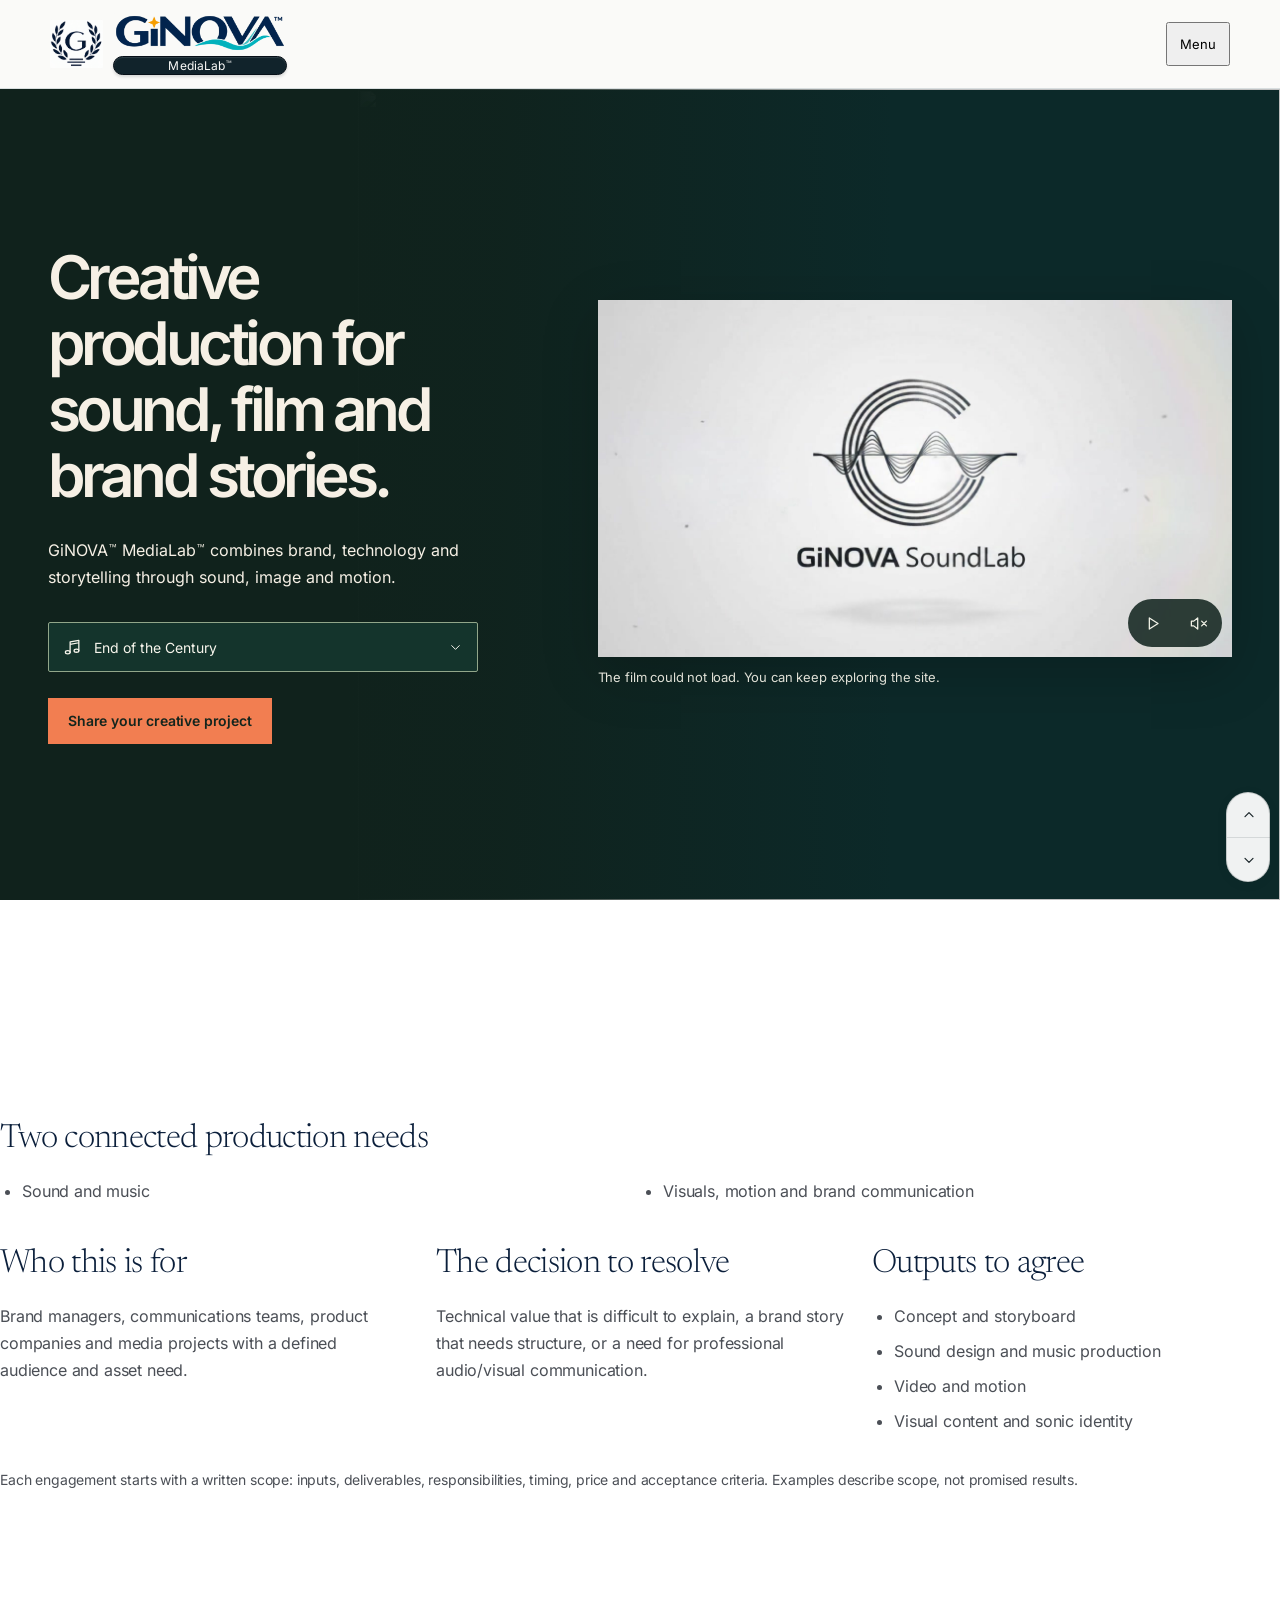
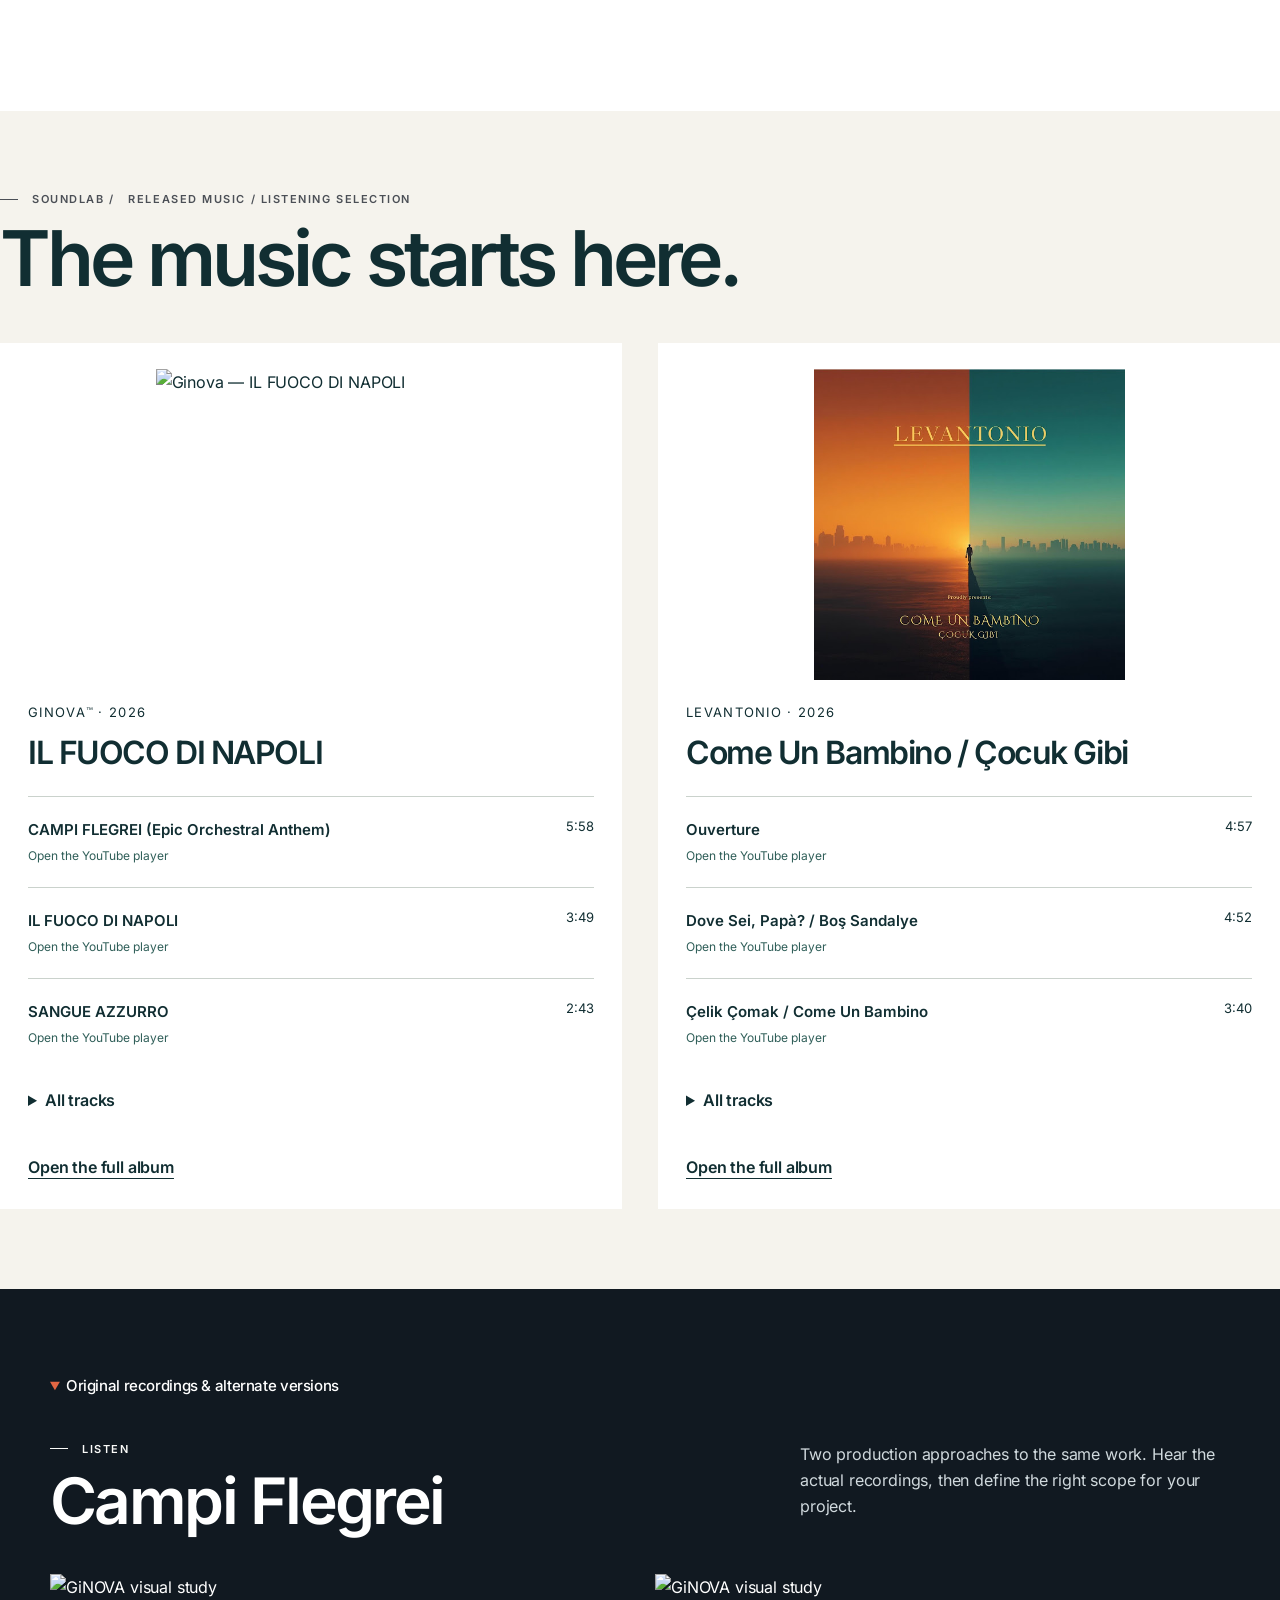
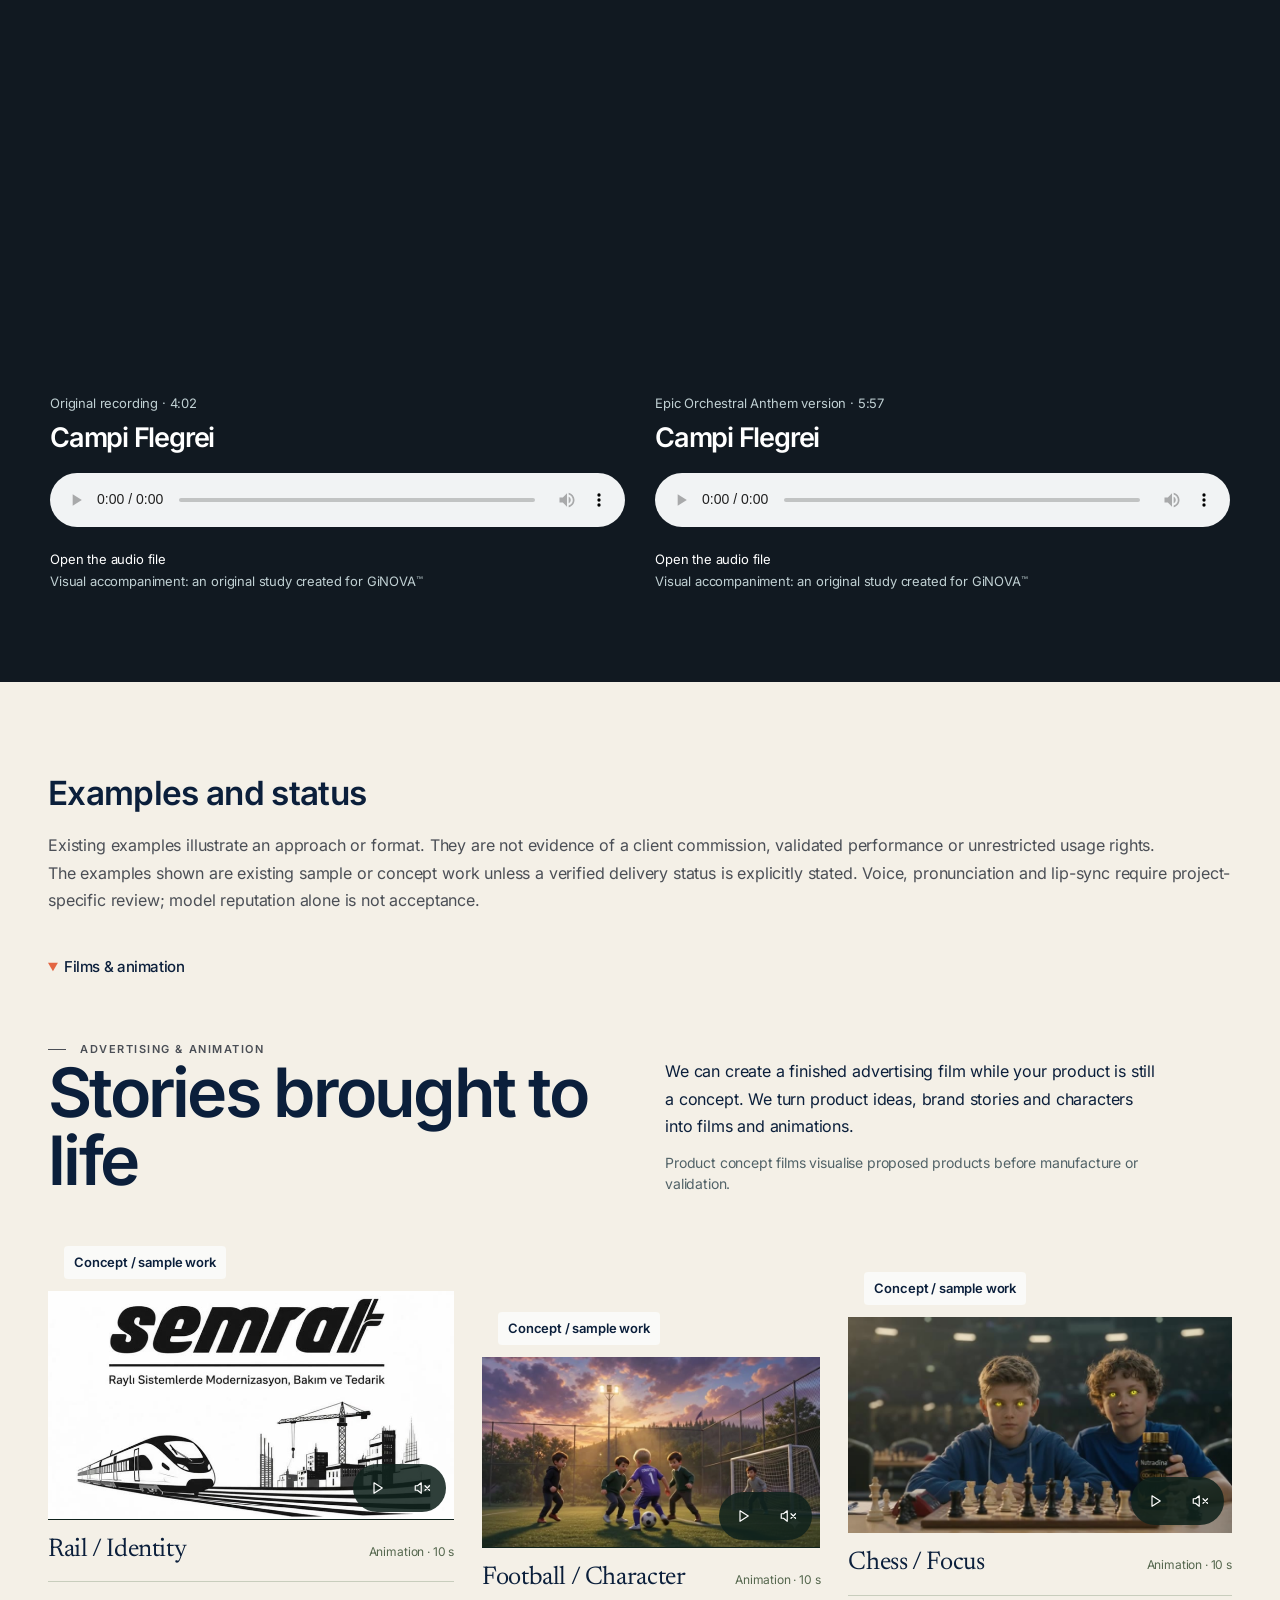
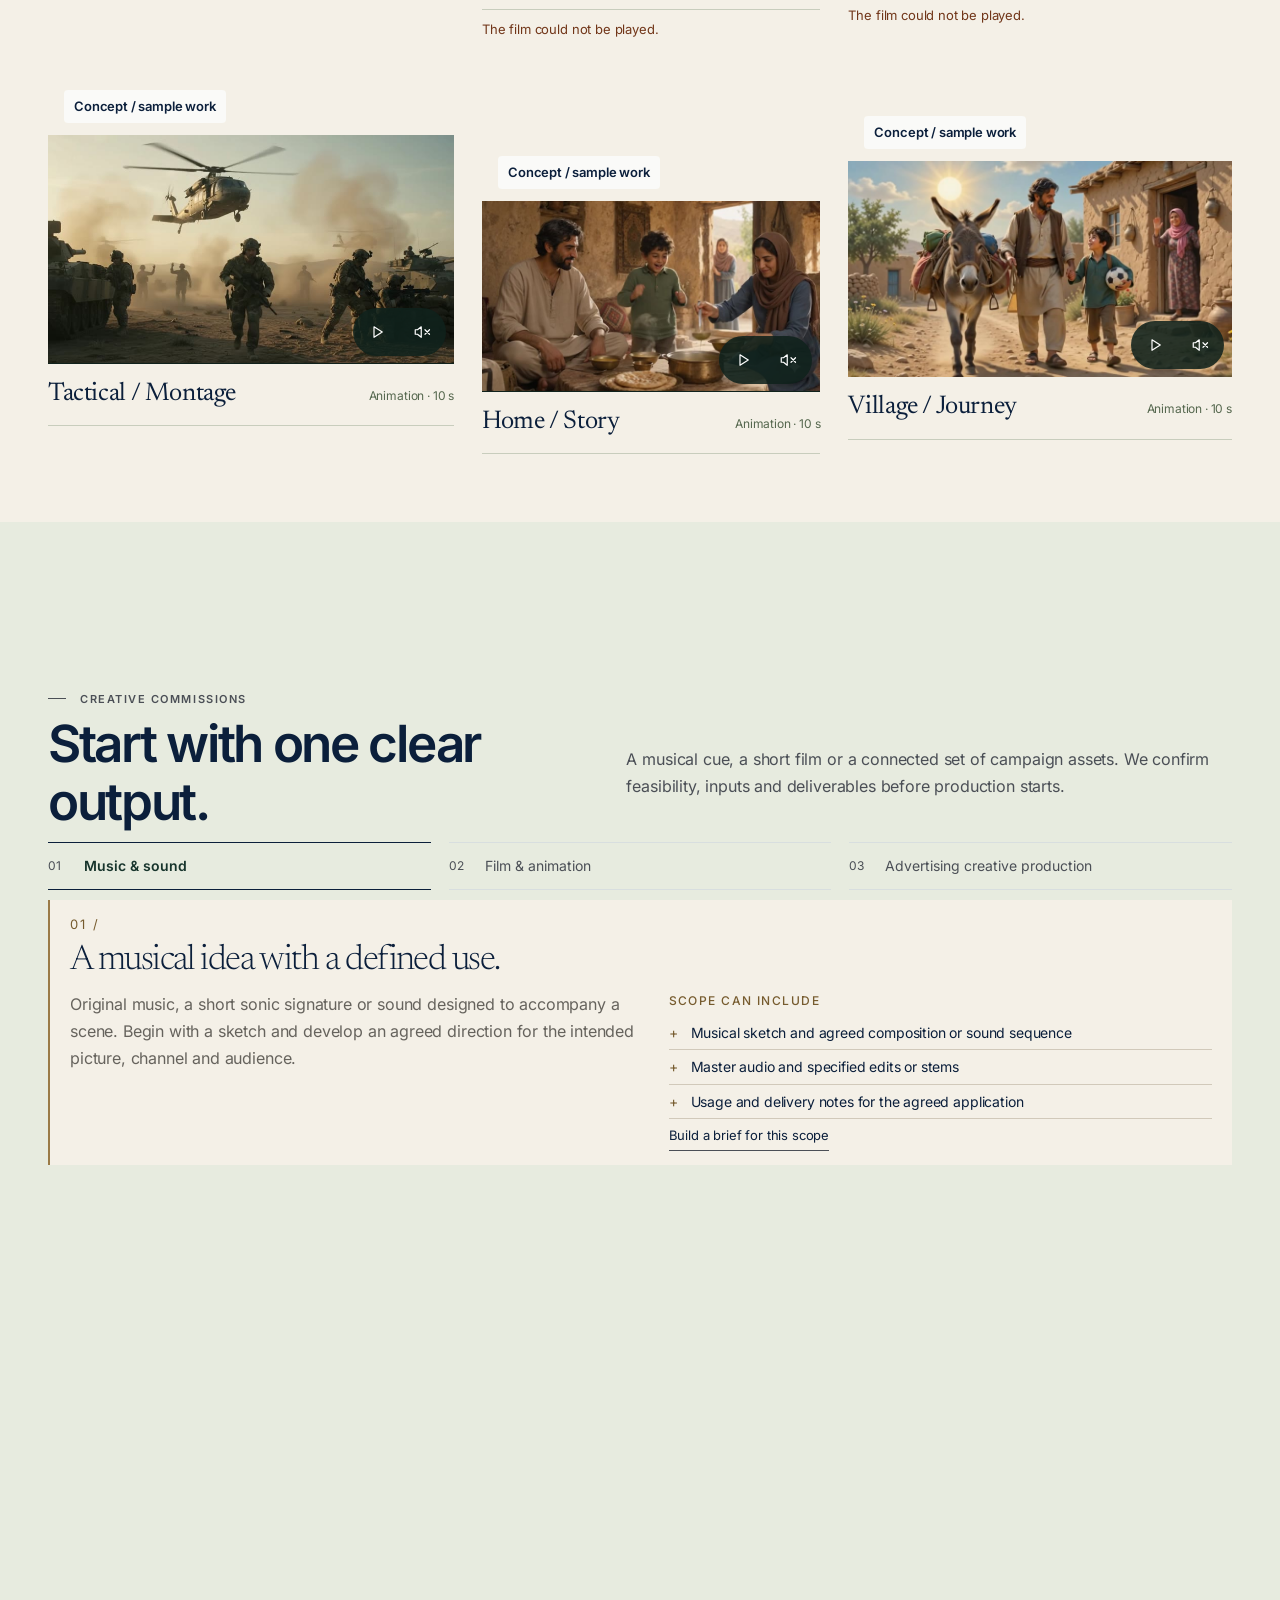
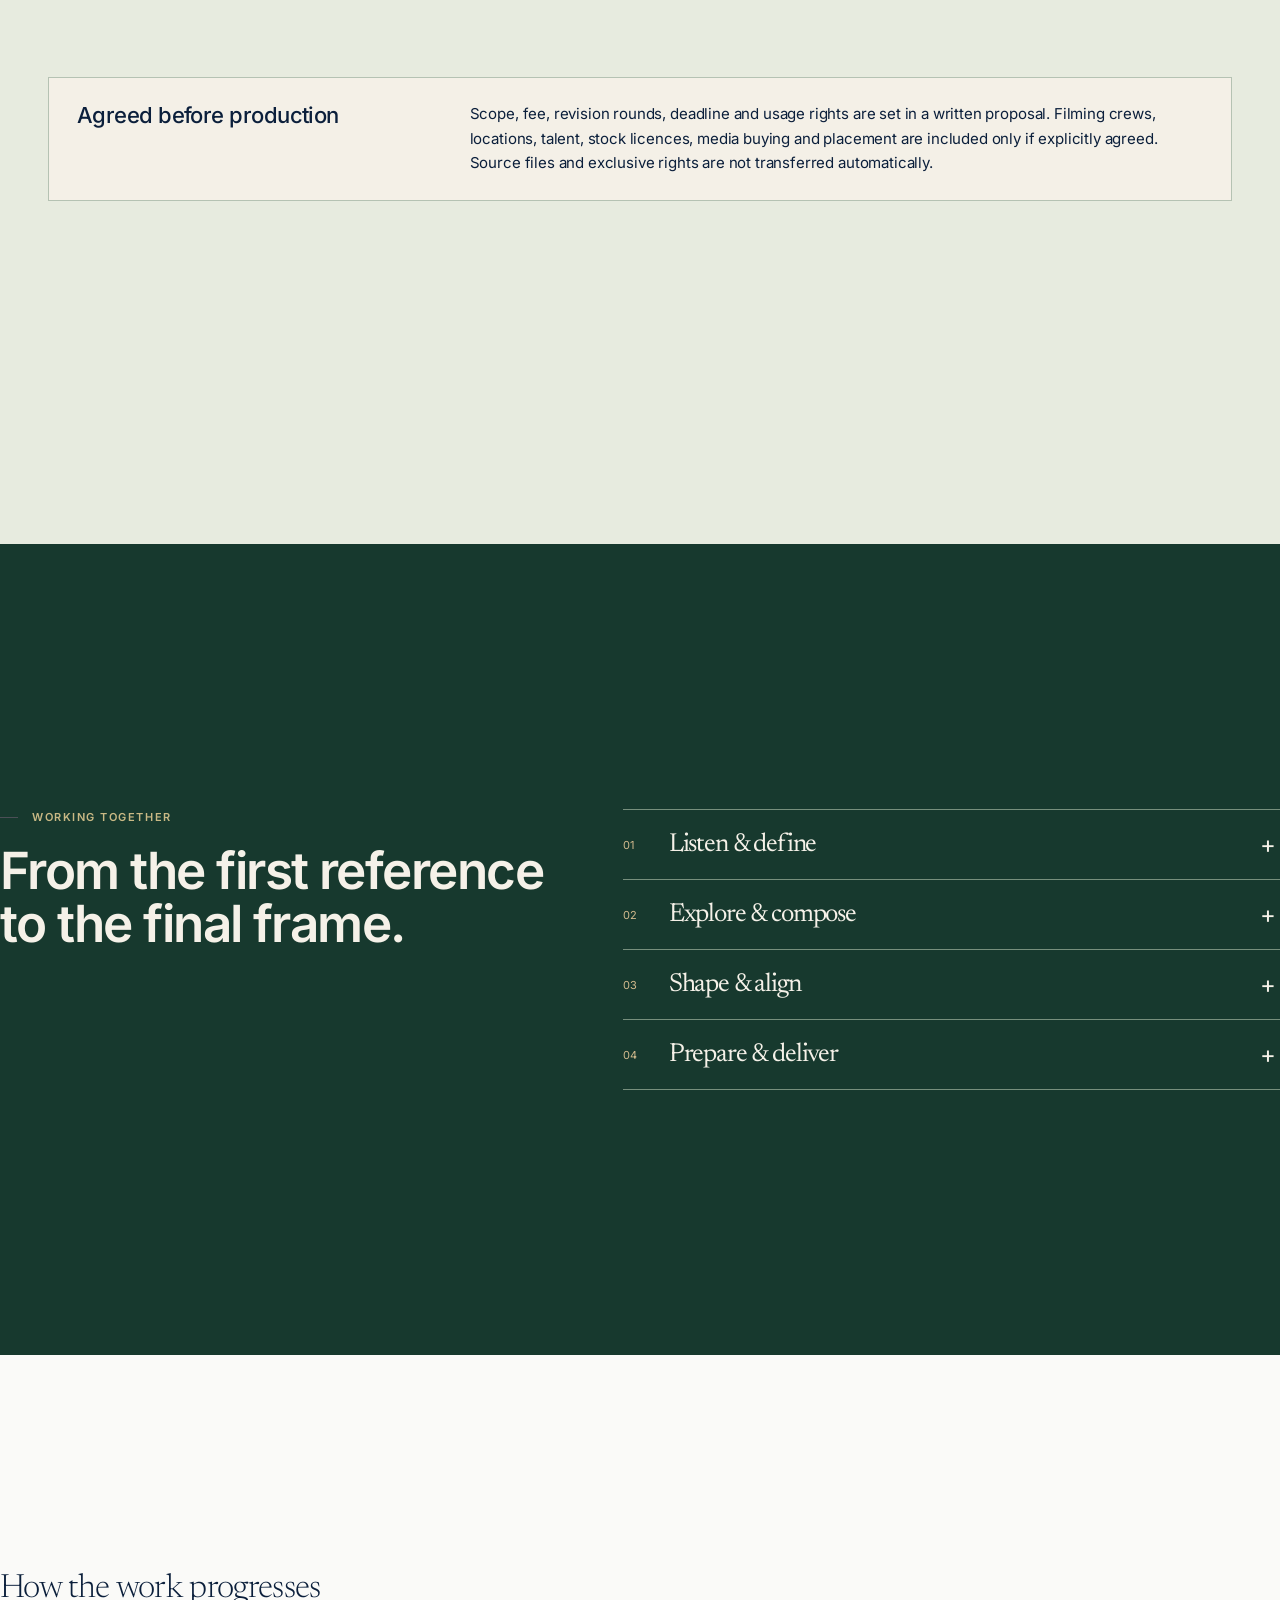
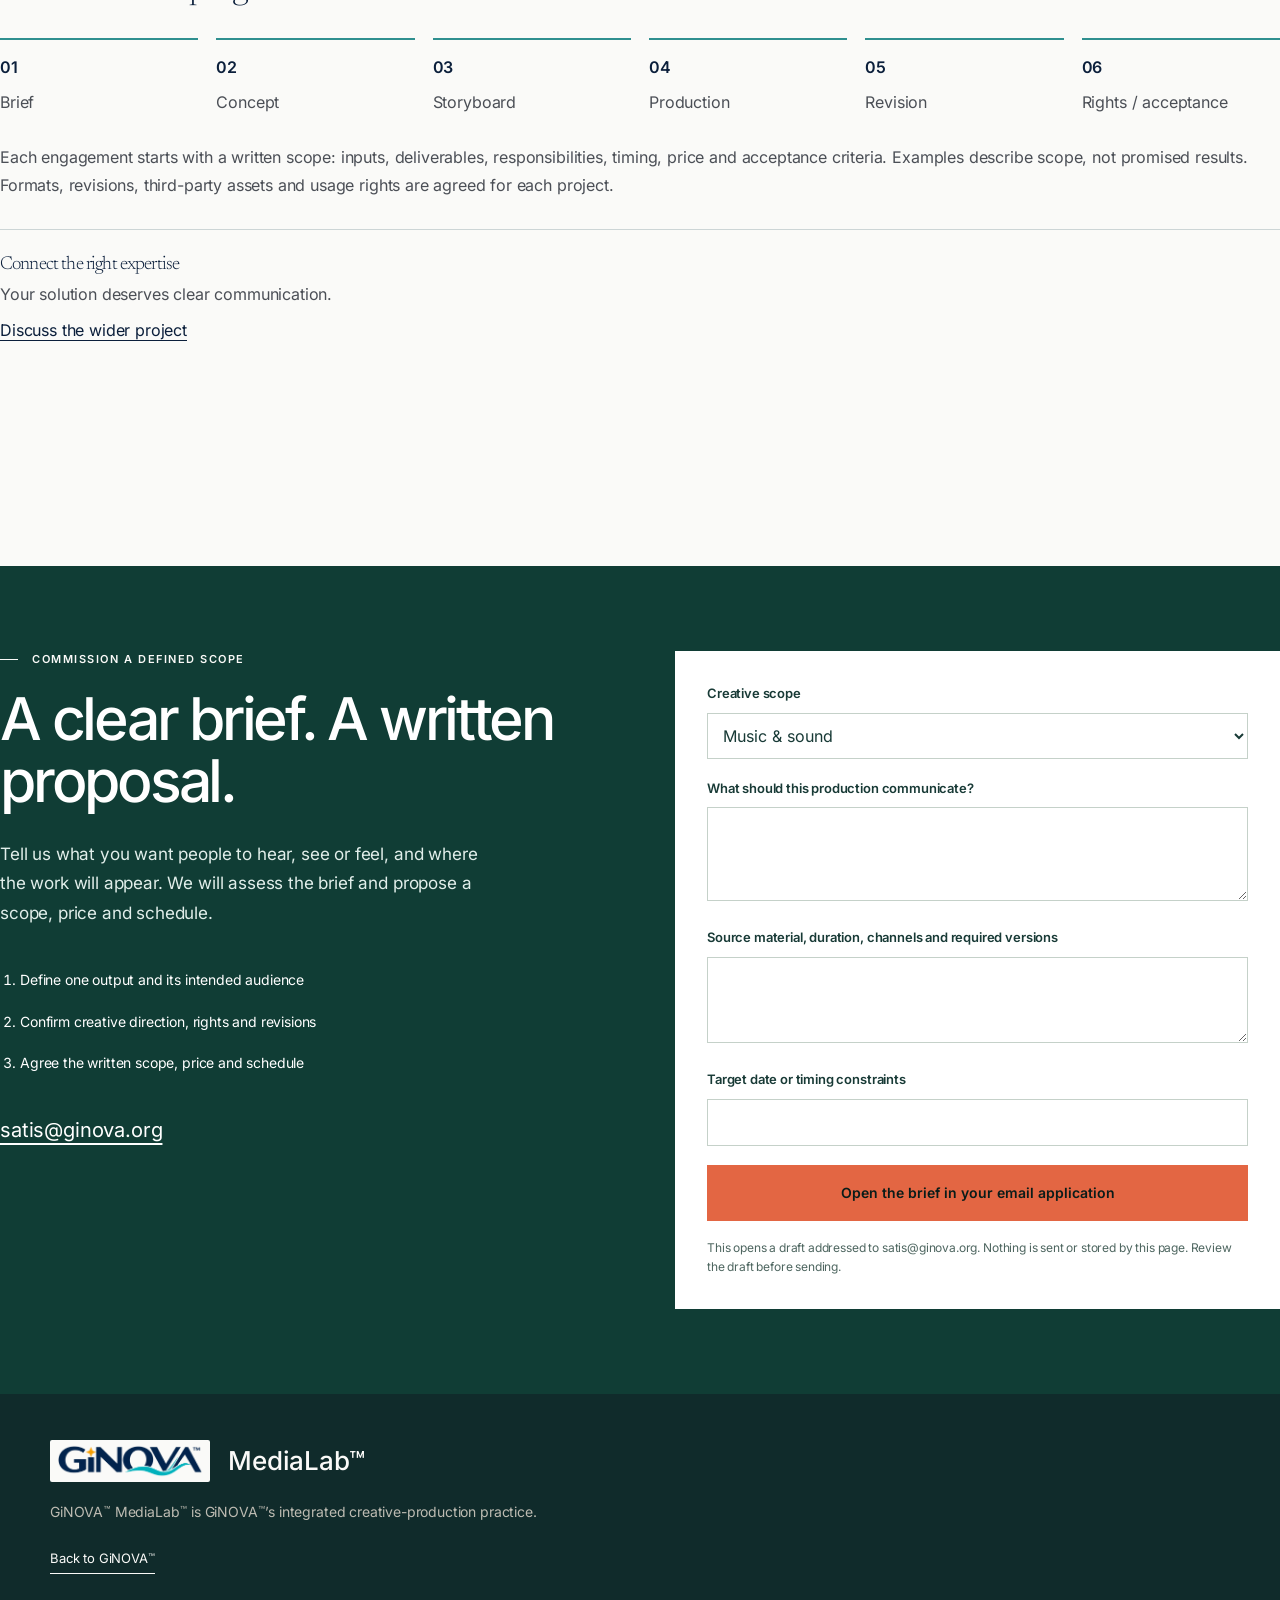
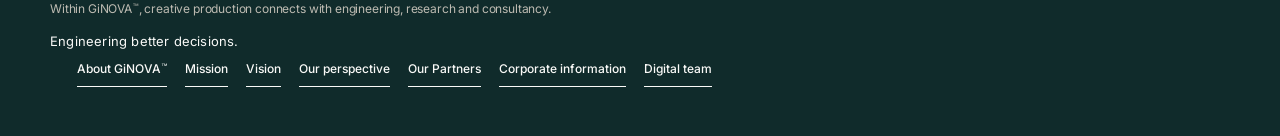
==== commit 78b87af8: "Apply MediaLab trademark consistently across site text and languages" ====
--- a/index.html
+++ b/index.html
@@ -4,7 +4,7 @@
 <meta charset="UTF-8">
 <meta name="viewport" content="width=device-width, initial-scale=1.0">
 <title>GiNOVA | Creative production for sound, film and brand stories.</title>
-<meta name="description" content="GiNOVA MediaLab combines brand, technology and storytelling through sound, image and motion.">
+<meta name="description" content="GiNOVA MediaLab™ combines brand, technology and storytelling through sound, image and motion.">
 
 
 <link rel="stylesheet" href="/assets/fonts/fonts.css">
@@ -234,22 +234,22 @@
 @media(max-width:760px){.ms-boundary{grid-template-columns:1fr;gap:15px;padding:23px}.ms-descriptor{max-width:360px;font-size:14px}.sg-hero h1{font-size:clamp(82px,22vw,135px)}.sg-hero-bottom{gap:15px 25px}}
 </style><link rel="stylesheet" href="/assets/brand-lockup.css"><style>.sg-hero{padding:0}.sg-hero-copy{padding-top:48px;padding-bottom:36px}.sg-hero .eyebrow{margin-bottom:24px}.sg-actions{flex-direction:row;flex-wrap:wrap;align-items:center;gap:16px 22px;margin-top:22px;max-width:440px}.sg-actions a{flex:none;max-width:100%}.sg-primary{min-width:176px}.sg-quiet{white-space:normal;line-height:1.45}.sl-tabs button{width:100%;gap:18px;min-height:86px}.sl-tabs button>span:last-child{margin-left:0;margin-inline-start:0;flex:1;text-align:start}.sl-tabs .sl-tabno{flex:0 0 26px}.sg-hero-bottom{padding-bottom:24px}@media(max-width:760px){.sg-hero-copy{padding-top:38px;padding-bottom:30px}.sg-actions{gap:16px 20px}.sg-primary{min-width:165px}.sg-hero .eyebrow{margin-bottom:24px}}</style><link rel="stylesheet" href="/assets/section-elevator.css">
 <link rel="stylesheet" href="/assets/branch-hero-film.css"><link rel="stylesheet" href="/assets/medialab-presentation.css"><link rel="stylesheet" href="/assets/branch-header-geometry.css">
-<link rel="canonical" href="https://medialab.ginova.net/"><link rel="stylesheet" href="/assets/corporate-review.css"><link rel="stylesheet" href="/assets/uniform-typography.css"><style>html[data-locale-pending] body{visibility:hidden}</style><script>(()=>{const l=new URLSearchParams(location.search).get('lang');if(l&&/^(es|de|it|ar|ru|tr|zh|az|fr)(-|$)/i.test(l)){document.documentElement.setAttribute('data-locale-pending','');window.addEventListener('error',()=>document.documentElement.removeAttribute('data-locale-pending'),{once:true});setTimeout(()=>document.documentElement.removeAttribute('data-locale-pending'),3000)}})();</script><link rel="icon" type="image/svg+xml" href="/assets/brand-20261012/favicon.svg"><link rel="stylesheet" href="/assets/brand-20261012/identity.css"><script src="/assets/strategy-20261012/copy.js"></script><link rel="stylesheet" href="/assets/strategy-20261012/strategy.css"><meta name="theme-color" content="#0B1F3B"><meta property="og:type" content="website"><meta property="og:site_name" content="GiNOVA"><meta property="og:title" content="GiNOVA | Creative production for sound, film and brand stories."><meta property="og:description" content="GiNOVA MediaLab combines brand, technology and storytelling through sound, image and motion."><meta property="og:url" content="https://medialab.ginova.net/"><meta property="og:image" content="https://engineering.ginova.net/assets/media-trademark-20261012/share.png"><meta name="twitter:card" content="summary_large_image"><meta name="twitter:image" content="https://engineering.ginova.net/assets/media-trademark-20261012/share.png"><meta name="robots" content="index,follow"><script src="/assets/owner-redesign-20261012/copy.js"></script><link rel="stylesheet" href="/assets/owner-redesign-20261012/owner.css"><link rel="stylesheet" href="/assets/trademark-20261012/trademark.css"></head>
+<link rel="canonical" href="https://medialab.ginova.net/"><link rel="stylesheet" href="/assets/corporate-review.css"><link rel="stylesheet" href="/assets/uniform-typography.css"><style>html[data-locale-pending] body{visibility:hidden}</style><script>(()=>{const l=new URLSearchParams(location.search).get('lang');if(l&&/^(es|de|it|ar|ru|tr|zh|az|fr)(-|$)/i.test(l)){document.documentElement.setAttribute('data-locale-pending','');window.addEventListener('error',()=>document.documentElement.removeAttribute('data-locale-pending'),{once:true});setTimeout(()=>document.documentElement.removeAttribute('data-locale-pending'),3000)}})();</script><link rel="icon" type="image/svg+xml" href="/assets/brand-20261012/favicon.svg"><link rel="stylesheet" href="/assets/brand-20261012/identity.css"><script src="/assets/strategy-20261012/copy.js"></script><link rel="stylesheet" href="/assets/strategy-20261012/strategy.css"><meta name="theme-color" content="#0B1F3B"><meta property="og:type" content="website"><meta property="og:site_name" content="GiNOVA"><meta property="og:title" content="GiNOVA | Creative production for sound, film and brand stories."><meta property="og:description" content="GiNOVA MediaLab™ combines brand, technology and storytelling through sound, image and motion."><meta property="og:url" content="https://medialab.ginova.net/"><meta property="og:image" content="https://engineering.ginova.net/assets/media-trademark-20261012/share.png"><meta name="twitter:card" content="summary_large_image"><meta name="twitter:image" content="https://engineering.ginova.net/assets/media-trademark-20261012/share.png"><meta name="robots" content="index,follow"><script src="/assets/owner-redesign-20261012/copy.js"></script><link rel="stylesheet" href="/assets/owner-redesign-20261012/owner.css"><link rel="stylesheet" href="/assets/trademark-20261012/trademark.css?v=20261018-medialab-tm"></head>
 <body data-gn-site="medialab"><a class="skip" href="#top">Skip to content</a><header class="ginova-branch-header">
   <div class="wrap nav">
     <a class="brand ginova-brand-lockup" href="https://ginova.org/" aria-label="GiNOVA — home" data-route="https://ginova.org/">
       <span class="ginova-crest-frame"><img src="/assets/brand-20261012/crest.png" alt="GiNOVA"></span>
-      <span><span class="ginova-wordmark-frame"><img class="ginova-wordmark" src="/assets/brand-20261012/primary.png" width="140" height="29" alt="" aria-hidden="true"></span><span class="bdesc" data-t="brand.desc">MediaLab</span></span>
+      <span><span class="ginova-wordmark-frame"><img class="ginova-wordmark" src="/assets/brand-20261012/primary.png" width="140" height="29" alt="" aria-hidden="true"></span><span class="bdesc" data-t="brand.desc">MediaLab™</span></span>
     </a>
     <button class="menu-toggle" aria-expanded="false" aria-controls="primaryNav" data-t="new.menu">Menu</button>
 <nav class="navlinks" id="primaryNav" aria-label="Primary">
-<a href="https://engineering.ginova.net/" data-route="https://engineering.ginova.net/" data-t="nav.engineering">Engineering</a><a href="https://consultancy.ginova.net/" data-route="https://consultancy.ginova.net/" data-t="nav.decision">Consultancy</a><a href="https://medialab.ginova.net/" data-route="https://medialab.ginova.net/" data-t="nav.soundlab" aria-current="page">GiNOVA MediaLab</a><div class="language-switcher" data-language-theme="soundlab"><select id="language-select" class="language-native" aria-label="Language"><option value="es" lang="es" dir="ltr">Español</option><option value="en" lang="en" dir="ltr" selected>English</option><option value="de" lang="de" dir="ltr">Deutsch</option><option value="it" lang="it" dir="ltr">Italiano</option><option value="ar" lang="ar" dir="rtl">العربية</option><option value="ru" lang="ru" dir="ltr">Русский</option><option value="tr" lang="tr" dir="ltr">Türkçe</option><option value="zh" lang="zh-Hans" dir="ltr">简体中文</option><option value="az" lang="az" dir="ltr">Azerbaycani</option><option value="fr" lang="fr" dir="ltr">Français</option></select></div>
+<a href="https://engineering.ginova.net/" data-route="https://engineering.ginova.net/" data-t="nav.engineering">Engineering</a><a href="https://consultancy.ginova.net/" data-route="https://consultancy.ginova.net/" data-t="nav.decision">Consultancy</a><a href="https://medialab.ginova.net/" data-route="https://medialab.ginova.net/" data-t="nav.soundlab" aria-current="page">GiNOVA MediaLab™</a><div class="language-switcher" data-language-theme="soundlab"><select id="language-select" class="language-native" aria-label="Language"><option value="es" lang="es" dir="ltr">Español</option><option value="en" lang="en" dir="ltr" selected>English</option><option value="de" lang="de" dir="ltr">Deutsch</option><option value="it" lang="it" dir="ltr">Italiano</option><option value="ar" lang="ar" dir="rtl">العربية</option><option value="ru" lang="ru" dir="ltr">Русский</option><option value="tr" lang="tr" dir="ltr">Türkçe</option><option value="zh" lang="zh-Hans" dir="ltr">简体中文</option><option value="az" lang="az" dir="ltr">Azerbaycani</option><option value="fr" lang="fr" dir="ltr">Français</option></select></div>
     <button type="button" class="header-contact-icon" onclick="document.getElementById('enquiry').scrollIntoView()" data-header-contact aria-label="Contact" title="Contact"><svg viewbox="0 0 16 16" aria-hidden="true" focusable="false"><circle cx="8" cy="4" r="1.6"></circle><circle cx="4.5" cy="11" r="1.6"></circle><circle cx="11.5" cy="11" r="1.6"></circle></svg><span class="header-contact-tooltip" aria-hidden="true">Contact</span></button>
     <a data-strategy="common.about" href="https://ginova.org/#gn-company-overview">About</a><a data-strategy="common.contact" href="#enquiry">Contact</a></nav>
   </div>
-</header><main id="top" tabindex="-1" class="soundlab-gallery-page"><section class="sg-hero"><div class="sg-hero-art" aria-hidden="true"><img src="/assets/soundlab-studies/study-1.webp" alt="" width="1254" height="1254" fetchpriority="high"></div><div class="wrap ms-hero-grid"><div class="sg-hero-copy"><h1 data-strategy="medialab.hero" class="gn-strategy-hero-title">Creative production for sound, film and brand stories.</h1><p data-strategy="medialab.lead" class="ms-descriptor gn-strategy-hero-lead">GiNOVA MediaLab combines brand, technology and storytelling through sound, image and motion.</p><div class="sg-hero-sample ms-listening-selection"><div class="ms-music-row"><div class="ms-track-picker"><button type="button" id="medialab-track" aria-haspopup="listbox" aria-expanded="false" aria-controls="medialab-track-list" aria-label="Choose a track: End of the Century"><svg viewbox="0 0 24 24" aria-hidden="true" focusable="false"><path d="M9 18V5l11-2v13M9 8l11-2"></path><ellipse cx="6" cy="18" rx="3" ry="2"></ellipse><ellipse cx="17" cy="16" rx="3" ry="2"></ellipse></svg><bdi class="ms-current-track" dir="ltr">End of the Century</bdi><svg viewbox="0 0 24 24" aria-hidden="true" focusable="false"><path d="m6 9 6 6 6-6"></path></svg></button><div id="medialab-track-list" role="listbox" aria-label="Choose a track" hidden><button type="button" role="option" id="medialab-option-0" data-track="0" data-source="/assets/audio/end-of-the-century-2026-edit-remastered.mp3" data-title="End of the Century (2026 EDIT) (Remastered)" data-artist="ginova" data-duration="3:33" aria-selected="true"><bdi dir="ltr">End of the Century (2026 EDIT) (Remastered)</bdi><time>3:33</time></button><button type="button" role="option" id="medialab-option-1" data-track="1" data-source="/assets/audio/epic-disco-sax-sunset.mp3" data-title="Epic Disco Sax Sunset" data-artist="ginova" data-duration="3:34" aria-selected="false"><bdi dir="ltr">Epic Disco Sax Sunset</bdi><time>3:34</time></button><button type="button" role="option" id="medialab-option-2" data-track="2" data-source="/assets/audio/what-remains.mp3" data-title="What Remains" data-artist="ginova" data-duration="5:49" aria-selected="false"><bdi dir="ltr">What Remains</bdi><time>5:49</time></button><button type="button" role="option" id="medialab-option-3" data-track="3" data-source="/assets/audio/moscoff.mp3" data-title="Moscoff" data-artist="ginova" data-duration="4:08" aria-selected="false"><bdi dir="ltr">Moscoff</bdi><time>4:08</time></button><button type="button" role="option" id="medialab-option-4" data-track="4" data-source="/assets/audio/gaza.mp3" data-title="Gaza" data-artist="ginova" data-duration="3:54" aria-selected="false"><bdi dir="ltr">Gaza</bdi><time>3:54</time></button></div></div><button type="button" class="ms-icon-button" id="medialab-music-toggle" aria-label="Pause music" title="Pause music" hidden><svg viewbox="0 0 24 24" aria-hidden="true" focusable="false"><path d="M9 5v14M15 5v14"></path></svg></button></div><audio hidden id="medialab-audio" preload="none" aria-label="Play: End of the Century (2026 EDIT) (Remastered) — ginova — 3:33"><source src="/assets/audio/end-of-the-century-2026-edit-remastered.mp3" type="audio/mpeg"></source></audio><p class="ms-selected-recording sr-only" aria-live="polite"><bdi class="ms-track-title" dir="ltr">End of the Century (2026 EDIT) (Remastered)</bdi><span class="ms-track-meta"><bdi class="ms-track-artist" dir="ltr">ginova</bdi> · <time class="ms-track-duration" datetime="PT3M33S">3:33</time></span></p><p class="media-error" hidden data-t="media.error">This browser could not open the recording. You can open the audio file directly.</p><a class="ms-audio-fallback" href="/assets/audio/end-of-the-century-2026-edit-remastered.mp3" hidden data-t="media.fallback">Open the audio file</a></div><div class="sg-actions"><a data-strategy="medialab.cta" href="#enquiry" class="sg-primary">Share your creative project</a></div></div><div class="ms-brand-film-wrap"><figure class="branch-hero-film" data-branch-film="soundlab" data-film-base="/assets/media-trademark-20261012/welcome/"><div class="branch-film-screen"><video muted autoplay loop playsinline preload="metadata" width="1280" height="720" poster="/assets/media-trademark-20261012/welcome/soundlab.jpg" aria-label="Original GiNOVA SoundLab animation" data-aria="ms.film.label"></video><div class="branch-film-controls"><button type="button" class="ms-icon-button" data-film-toggle aria-label="Pause animation" title="Pause animation"><svg viewbox="0 0 24 24" aria-hidden="true" focusable="false"><path d="M9 5v14M15 5v14"></path></svg></button><button type="button" class="ms-icon-button" data-film-sound aria-label="Sound on" title="Sound on" aria-pressed="false"><svg viewbox="0 0 24 24" aria-hidden="true" focusable="false"><path d="m11 5-5 4H3v6h3l5 4Z"></path><path d="m16 9 6 6m0-6-6 6"></path></svg></button></div></div><span class="branch-film-status sr-only" role="status" aria-live="polite"></span><p class="branch-film-motto" hidden data-approved-motto></p></figure></div></div></section><section class="gn-strategy-brief" id="gn-service-brief"><div class="wrap"><div class="gn-strategy-needs"><h2 data-strategy="medialab.needsTitle">Two connected production needs</h2><ul><li data-strategy="medialab.needs.0">Sound and music</li><li data-strategy="medialab.needs.1">Visuals, motion and brand communication</li></ul></div><div class="gn-strategy-brief-grid"><article><h2 data-strategy="common.buyer">Who this is for</h2><p data-strategy="medialab.buyer">Brand managers, communications teams, product companies and media projects with a defined audience and asset need.</p></article><article><h2 data-strategy="common.problem">The decision to resolve</h2><p data-strategy="medialab.problem">Technical value that is difficult to explain, a brand story that needs structure, or a need for professional audio/visual communication.</p></article><article><h2 data-strategy="common.deliverables">Outputs to agree</h2><ul><li data-strategy="medialab.deliverables.0">Concept and storyboard</li><li data-strategy="medialab.deliverables.1">Sound design and music production</li><li data-strategy="medialab.deliverables.2">Video and motion</li><li data-strategy="medialab.deliverables.3">Visual content and sonic identity</li></ul></article></div><p data-strategy="common.scope" class="gn-strategy-note">Each engagement starts with a written scope: inputs, deliverables, responsibilities, timing, price and acceptance criteria. Examples describe scope, not promised results.</p></div></section><section class="album-showcase" id="released-music"><div class="wrap"><p class="eyebrow"><bdi dir="ltr">SoundLab / </bdi><span data-t="album.eyebrow">RELEASED MUSIC / LISTENING SELECTION</span></p><h2 data-t="album.title">The music starts here.</h2><div class="album-grid"><article class="album-card"><img src="/assets/media-trademark-20261012/napoli.webp" alt="Ginova — IL FUOCO DI NAPOLI" loading="lazy"><div class="album-copy"><p class="album-artist">Ginova · 2026</p><h3>IL FUOCO DI NAPOLI</h3><ol class="album-tracks"><li><button class="track-select" data-video="h3rytbMZwrc" data-title="CAMPI FLEGREI (Epic Orchestral Anthem)"><span>CAMPI FLEGREI (Epic Orchestral Anthem)</span><time>5:58</time><small data-t="album.open">Open the YouTube player</small></button></li><li><button class="track-select" data-video="RVJRnFvtEKI" data-title="IL FUOCO DI NAPOLI"><span>IL FUOCO DI NAPOLI</span><time>3:49</time><small data-t="album.open">Open the YouTube player</small></button></li><li><button class="track-select" data-video="fulIu8fTLVE" data-title="SANGUE AZZURRO"><span>SANGUE AZZURRO</span><time>2:43</time><small data-t="album.open">Open the YouTube player</small></button></li></ol><details class="album-more"><summary data-t="album.more">All tracks</summary><ol class="album-tracks" start="4"><li><button class="track-select" data-video="waJKYJXny_c" data-title="REGINA DEL GOLFO"><span>REGINA DEL GOLFO</span><time>3:26</time><small data-t="album.open">Open the YouTube player</small></button></li></ol></details><a class="album-link" href="https://music.youtube.com/playlist?list=OLAK5uy_mT7oOmOXNSpKWwzxPKgs_seKzJVBgW4OI" target="_blank" rel="noopener noreferrer" data-t="album.full">Open the full album</a></div></article><article class="album-card"><img src="/assets/covers/come-un-bambino.jpg" alt="Levantonio — Come Un Bambino / Çocuk Gibi" loading="lazy"><div class="album-copy"><p class="album-artist">Levantonio · 2026</p><h3>Come Un Bambino / Çocuk Gibi</h3><ol class="album-tracks"><li><button class="track-select" data-video="Uh_2uIu3AY0" data-title="Ouverture"><span>Ouverture</span><time>4:57</time><small data-t="album.open">Open the YouTube player</small></button></li><li><button class="track-select" data-video="PnVoo_k8aJo" data-title="Dove Sei, Papà? / Boş Sandalye"><span>Dove Sei, Papà? / Boş Sandalye</span><time>4:52</time><small data-t="album.open">Open the YouTube player</small></button></li><li><button class="track-select" data-video="Nmsm0kqp0iU" data-title="Çelik Çomak / Come Un Bambino"><span>Çelik Çomak / Come Un Bambino</span><time>3:40</time><small data-t="album.open">Open the YouTube player</small></button></li></ol><details class="album-more"><summary data-t="album.more">All tracks</summary><ol class="album-tracks" start="4"><li><button class="track-select" data-video="eyx1CmJpvns" data-title="Un Bacio a Pozzuoli"><span>Un Bacio a Pozzuoli</span><time>3:56</time><small data-t="album.open">Open the YouTube player</small></button></li><li><button class="track-select" data-video="-P4IWno_s7M" data-title="Beyoğlu Tek Nefeste"><span>Beyoğlu Tek Nefeste</span><time>3:53</time><small data-t="album.open">Open the YouTube player</small></button></li><li><button class="track-select" data-video="VSHvXlUBjXc" data-title="E Che Ce Fai"><span>E Che Ce Fai</span><time>3:33</time><small data-t="album.open">Open the YouTube player</small></button></li><li><button class="track-select" data-video="KfEItSIaWPE" data-title="Her Şey Seninle"><span>Her Şey Seninle</span><time>3:53</time><small data-t="album.open">Open the YouTube player</small></button></li><li><button class="track-select" data-video="C5jgjqXG1bk" data-title="Un Soldo / Libertà"><span>Un Soldo / Libertà</span><time>4:14</time><small data-t="album.open">Open the YouTube player</small></button></li><li><button class="track-select" data-video="n-c9MiHW6uQ" data-title="Non Cado Più / Düşmüyorum"><span>Non Cado Più / Düşmüyorum</span><time>4:17</time><small data-t="album.open">Open the YouTube player</small></button></li><li><button class="track-select" data-video="0dBiWu3-H7o" data-title="Ancora Qui / Hâlâ Buradayım"><span>Ancora Qui / Hâlâ Buradayım</span><time>4:18</time><small data-t="album.open">Open the YouTube player</small></button></li><li><button class="track-select" data-video="YjFZV9r9Oo0" data-title="La Trattoria di Ischia"><span>La Trattoria di Ischia</span><time>4:07</time><small data-t="album.open">Open the YouTube player</small></button></li><li><button class="track-select" data-video="IPpikzRcj7g" data-title="What Remains"><span>What Remains</span><time>5:49</time><small data-t="album.open">Open the YouTube player</small></button></li><li><button class="track-select" data-video="4t3K-QvMCvY" data-title="Chiusura"><span>Chiusura</span><time>4:23</time><small data-t="album.open">Open the YouTube player</small></button></li></ol></details><a class="album-link" href="https://music.youtube.com/playlist?list=OLAK5uy_lpn3D_Ck-BZMiYm1XtT3mPH9ufiV-m9ZA" target="_blank" rel="noopener noreferrer" data-t="album.full">Open the full album</a></div></article></div><div id="album-player-panel" class="album-player-panel" hidden><p data-t="album.player">Selected work</p><h3 id="album-selected-title" tabindex="-1"></h3><button type="button" id="album-close-player" data-t="album.close">Close player</button><div id="album-player-slot"></div><p data-t="album.note">Opening the player connects to YouTube. Start playback using its controls.</p><a id="album-watch-link" target="_blank" rel="noopener noreferrer" data-t="album.fallback">Listen on YouTube Music</a></div></div></section><section class="actual-media" id="listen"><details class="secondary-work" open><summary class="wrap" data-t="media.archive">Original recordings &amp; alternate versions</summary><div class="wrap"><div class="media-heading"><div><p class="eyebrow" data-t="media.listen">Listen</p><h2 data-t="media.music.title">Campi Flegrei</h2></div><p data-t="media.music.intro">Two production approaches to the same work. Hear the actual recordings, then define the right scope for your project.</p></div><div class="record-grid"><figure class="record-card"><img src="/assets/soundlab-studies/study-1.webp" alt="GiNOVA visual study" data-media-art="true" loading="lazy"><figcaption><p class="media-meta"><span data-t="media.original">Original recording</span> · 4:02</p><h3>Campi Flegrei</h3><audio controls preload="metadata" aria-label="Campi Flegrei — 4:02"><source src="/assets/audio/campi-flegrei.mp3" type="audio/mpeg"></source></audio><p class="media-error" hidden data-t="media.error">This browser could not open the recording. You can open the audio file directly.</p><a class="media-fallback" href="/assets/audio/campi-flegrei.mp3" data-t="media.fallback">Open the audio file</a><p class="media-meta" data-t="media.visual">Visual accompaniment: an original study created for GiNOVA</p></figcaption></figure><figure class="record-card"><img src="/assets/soundlab-studies/study-2.webp" alt="GiNOVA visual study" data-media-art="true" loading="lazy"><figcaption><p class="media-meta"><span data-t="media.epic">Epic Orchestral Anthem version</span> · 5:57</p><h3>Campi Flegrei</h3><audio controls preload="metadata" aria-label="Campi Flegrei — 5:57"><source src="/assets/audio/campi-flegrei-epic-orchestral-anthem.mp3" type="audio/mpeg"></source></audio><p class="media-error" hidden data-t="media.error">This browser could not open the recording. You can open the audio file directly.</p><a class="media-fallback" href="/assets/audio/campi-flegrei-epic-orchestral-anthem.mp3" data-t="media.fallback">Open the audio file</a><p class="media-meta" data-t="media.visual">Visual accompaniment: an original study created for GiNOVA</p></figcaption></figure></div></div></details></section><section class="sg-gallery" id="studies"><div class="wrap gn-strategy-example-intro"><h2 data-strategy="common.examples">Examples and status</h2><p data-strategy="common.exampleNote">Existing examples illustrate an approach or format. They are not evidence of a client commission, validated performance or unrestricted usage rights.</p><p data-strategy="medialab.boundary">The examples shown are existing sample or concept work unless a verified delivery status is explicitly stated. Voice, pronunciation and lip-sync require project-specific review; model reputation alone is not acceptance.</p></div><details class="secondary-work" open><summary class="wrap" data-motion-heading>Films &amp; animation</summary><div class="wrap"><div class="sg-gallery-head"><div><p class="eyebrow" data-t="sg.gallery">Advertising &amp; animation</p><h2 data-t="sg.galleryhead">Stories brought to life</h2></div><div><p class="sg-gallery-intro" data-t="sg.galleryintro">We can create a finished advertising film while your product is still a concept. We turn product ideas, brand stories and characters into films and animations.</p><p class="ms-concept-note" data-t="sg.conceptnote">Product concept films visualise proposed products before manufacture or validation.</p></div></div><div class="ms-motion-grid"><article class="ms-motion-study"><p data-strategy="common.concept" class="gn-strategy-status">Concept / sample work</p><figure class="ms-motion-film" data-motion-film><div class="ms-motion-screen"><video data-showcase-video data-src="/assets/medialab-motion/rail-identity.mp4" muted loop playsinline preload="none" poster="/assets/medialab-motion/rail-identity.jpg" width="1280" height="720" aria-label="Rail / Identity" data-motion-title="0"></video><div class="ms-motion-controls"><button type="button" data-motion-toggle aria-label="Play animation" title="Play animation"><svg viewbox="0 0 24 24" aria-hidden="true"><path d="m8 5 11 7-11 7Z"></path></svg></button><button type="button" data-motion-sound aria-label="Sound on" title="Sound on" aria-pressed="false"><svg viewbox="0 0 24 24" aria-hidden="true"><path d="m11 5-5 4H3v6h3l5 4Z"></path><path d="m16 9 6 6m0-6-6 6"></path></svg></button></div></div><figcaption><h3 data-motion-title="0">Rail / Identity</h3><span data-motion-meta>Animation · 10 s</span></figcaption><p class="ms-motion-error" role="status" hidden></p></figure></article><article class="ms-motion-study"><p data-strategy="common.concept" class="gn-strategy-status">Concept / sample work</p><figure class="ms-motion-film" data-motion-film><div class="ms-motion-screen"><video data-showcase-video data-src="/assets/medialab-motion/football-character.mp4" muted loop playsinline preload="none" poster="/assets/medialab-motion/football-character.jpg" width="1280" height="720" aria-label="Football / Character" data-motion-title="1"></video><div class="ms-motion-controls"><button type="button" data-motion-toggle aria-label="Play animation" title="Play animation"><svg viewbox="0 0 24 24" aria-hidden="true"><path d="m8 5 11 7-11 7Z"></path></svg></button><button type="button" data-motion-sound aria-label="Sound on" title="Sound on" aria-pressed="false"><svg viewbox="0 0 24 24" aria-hidden="true"><path d="m11 5-5 4H3v6h3l5 4Z"></path><path d="m16 9 6 6m0-6-6 6"></path></svg></button></div></div><figcaption><h3 data-motion-title="1">Football / Character</h3><span data-motion-meta>Animation · 10 s</span></figcaption><p class="ms-motion-error" role="status" hidden></p></figure></article><article class="ms-motion-study"><p data-strategy="common.concept" class="gn-strategy-status">Concept / sample work</p><figure class="ms-motion-film" data-motion-film><div class="ms-motion-screen"><video data-showcase-video data-src="/assets/medialab-motion/chess-focus.mp4" muted loop playsinline preload="none" poster="/assets/medialab-motion/chess-focus.jpg" width="1280" height="720" aria-label="Chess / Focus" data-motion-title="2"></video><div class="ms-motion-controls"><button type="button" data-motion-toggle aria-label="Play animation" title="Play animation"><svg viewbox="0 0 24 24" aria-hidden="true"><path d="m8 5 11 7-11 7Z"></path></svg></button><button type="button" data-motion-sound aria-label="Sound on" title="Sound on" aria-pressed="false"><svg viewbox="0 0 24 24" aria-hidden="true"><path d="m11 5-5 4H3v6h3l5 4Z"></path><path d="m16 9 6 6m0-6-6 6"></path></svg></button></div></div><figcaption><h3 data-motion-title="2">Chess / Focus</h3><span data-motion-meta>Animation · 10 s</span></figcaption><p class="ms-motion-error" role="status" hidden></p></figure></article><article class="ms-motion-study"><p data-strategy="common.concept" class="gn-strategy-status">Concept / sample work</p><figure class="ms-motion-film" data-motion-film><div class="ms-motion-screen"><video data-showcase-video data-src="/assets/medialab-motion/tactical-montage-web.mp4" muted loop playsinline preload="none" poster="/assets/medialab-motion/tactical-montage.jpg" width="1280" height="720" aria-label="Tactical / Montage" data-motion-title="3"></video><div class="ms-motion-controls"><button type="button" data-motion-toggle aria-label="Play animation" title="Play animation"><svg viewbox="0 0 24 24" aria-hidden="true"><path d="m8 5 11 7-11 7Z"></path></svg></button><button type="button" data-motion-sound aria-label="Sound on" title="Sound on" aria-pressed="false"><svg viewbox="0 0 24 24" aria-hidden="true"><path d="m11 5-5 4H3v6h3l5 4Z"></path><path d="m16 9 6 6m0-6-6 6"></path></svg></button></div></div><figcaption><h3 data-motion-title="3">Tactical / Montage</h3><span data-motion-meta>Animation · 10 s</span></figcaption><p class="ms-motion-error" role="status" hidden></p></figure></article><article class="ms-motion-study"><p data-strategy="common.concept" class="gn-strategy-status">Concept / sample work</p><figure class="ms-motion-film" data-motion-film><div class="ms-motion-screen"><video data-showcase-video data-src="/assets/medialab-motion/home-story.mp4" muted loop playsinline preload="none" poster="/assets/medialab-motion/home-story.jpg" width="1280" height="720" aria-label="Home / Story" data-motion-title="4"></video><div class="ms-motion-controls"><button type="button" data-motion-toggle aria-label="Play animation" title="Play animation"><svg viewbox="0 0 24 24" aria-hidden="true"><path d="m8 5 11 7-11 7Z"></path></svg></button><button type="button" data-motion-sound aria-label="Sound on" title="Sound on" aria-pressed="false"><svg viewbox="0 0 24 24" aria-hidden="true"><path d="m11 5-5 4H3v6h3l5 4Z"></path><path d="m16 9 6 6m0-6-6 6"></path></svg></button></div></div><figcaption><h3 data-motion-title="4">Home / Story</h3><span data-motion-meta>Animation · 10 s</span></figcaption><p class="ms-motion-error" role="status" hidden></p></figure></article><article class="ms-motion-study"><p data-strategy="common.concept" class="gn-strategy-status">Concept / sample work</p><figure class="ms-motion-film" data-motion-film><div class="ms-motion-screen"><video data-showcase-video data-src="/assets/medialab-motion/village-journey.mp4" muted loop playsinline preload="none" poster="/assets/medialab-motion/village-journey.jpg" width="1280" height="720" aria-label="Village / Journey" data-motion-title="5"></video><div class="ms-motion-controls"><button type="button" data-motion-toggle aria-label="Play animation" title="Play animation"><svg viewbox="0 0 24 24" aria-hidden="true"><path d="m8 5 11 7-11 7Z"></path></svg></button><button type="button" data-motion-sound aria-label="Sound on" title="Sound on" aria-pressed="false"><svg viewbox="0 0 24 24" aria-hidden="true"><path d="m11 5-5 4H3v6h3l5 4Z"></path><path d="m16 9 6 6m0-6-6 6"></path></svg></button></div></div><figcaption><h3 data-motion-title="5">Village / Journey</h3><span data-motion-meta>Animation · 10 s</span></figcaption><p class="ms-motion-error" role="status" hidden></p></figure></article></div></div></details></section><section id="formats" class="sl-formats"><div class="wrap"><p class="eyebrow" data-t="sl.formats">Creative commissions</p><div class="sl-section-head"><h2 data-t="sl.formathead">Start with one clear output.</h2><p class="lead" data-t="sl.formatintro">A musical cue, a short film or a connected set of campaign assets. We confirm feasibility, inputs and deliverables before production starts.</p></div><div class="sl-format-grid"><div class="sl-tabs" role="tablist" data-ui-label="formats" aria-label="Creative formats" aria-orientation="vertical"><button role="tab" id="format-tab-0" aria-controls="format-panel" aria-selected="true" tabindex="0" data-format="0"><span class="sl-tabno">01</span><span data-t="sl.music">Music &amp; sound</span></button><button role="tab" id="format-tab-1" aria-controls="format-panel" aria-selected="false" tabindex="-1" data-format="1"><span class="sl-tabno">02</span><span data-t="sl.motion">Film &amp; animation</span></button><button role="tab" id="format-tab-2" aria-controls="format-panel" aria-selected="false" tabindex="-1" data-format="2"><span class="sl-tabno">03</span><span data-t="sl.production">Advertising creative production</span></button></div><article class="sl-panel" id="format-panel" role="tabpanel" aria-labelledby="format-tab-0" tabindex="0"><p class="sl-panel-index" id="format-index">01 /</p><h3 id="format-title"></h3><p id="format-description"></p><h4 data-t="sl.outputs">Scope can include</h4><ul id="format-outputs"></ul><a class="text-link" id="format-enquiry" href="mailto:satis@ginova.org" data-t="sl.discuss">Build a brief for this scope</a></article></div></div></section>
+</header><main id="top" tabindex="-1" class="soundlab-gallery-page"><section class="sg-hero"><div class="sg-hero-art" aria-hidden="true"><img src="/assets/soundlab-studies/study-1.webp" alt="" width="1254" height="1254" fetchpriority="high"></div><div class="wrap ms-hero-grid"><div class="sg-hero-copy"><h1 data-strategy="medialab.hero" class="gn-strategy-hero-title">Creative production for sound, film and brand stories.</h1><p data-strategy="medialab.lead" class="ms-descriptor gn-strategy-hero-lead">GiNOVA MediaLab™ combines brand, technology and storytelling through sound, image and motion.</p><div class="sg-hero-sample ms-listening-selection"><div class="ms-music-row"><div class="ms-track-picker"><button type="button" id="medialab-track" aria-haspopup="listbox" aria-expanded="false" aria-controls="medialab-track-list" aria-label="Choose a track: End of the Century"><svg viewbox="0 0 24 24" aria-hidden="true" focusable="false"><path d="M9 18V5l11-2v13M9 8l11-2"></path><ellipse cx="6" cy="18" rx="3" ry="2"></ellipse><ellipse cx="17" cy="16" rx="3" ry="2"></ellipse></svg><bdi class="ms-current-track" dir="ltr">End of the Century</bdi><svg viewbox="0 0 24 24" aria-hidden="true" focusable="false"><path d="m6 9 6 6 6-6"></path></svg></button><div id="medialab-track-list" role="listbox" aria-label="Choose a track" hidden><button type="button" role="option" id="medialab-option-0" data-track="0" data-source="/assets/audio/end-of-the-century-2026-edit-remastered.mp3" data-title="End of the Century (2026 EDIT) (Remastered)" data-artist="ginova" data-duration="3:33" aria-selected="true"><bdi dir="ltr">End of the Century (2026 EDIT) (Remastered)</bdi><time>3:33</time></button><button type="button" role="option" id="medialab-option-1" data-track="1" data-source="/assets/audio/epic-disco-sax-sunset.mp3" data-title="Epic Disco Sax Sunset" data-artist="ginova" data-duration="3:34" aria-selected="false"><bdi dir="ltr">Epic Disco Sax Sunset</bdi><time>3:34</time></button><button type="button" role="option" id="medialab-option-2" data-track="2" data-source="/assets/audio/what-remains.mp3" data-title="What Remains" data-artist="ginova" data-duration="5:49" aria-selected="false"><bdi dir="ltr">What Remains</bdi><time>5:49</time></button><button type="button" role="option" id="medialab-option-3" data-track="3" data-source="/assets/audio/moscoff.mp3" data-title="Moscoff" data-artist="ginova" data-duration="4:08" aria-selected="false"><bdi dir="ltr">Moscoff</bdi><time>4:08</time></button><button type="button" role="option" id="medialab-option-4" data-track="4" data-source="/assets/audio/gaza.mp3" data-title="Gaza" data-artist="ginova" data-duration="3:54" aria-selected="false"><bdi dir="ltr">Gaza</bdi><time>3:54</time></button></div></div><button type="button" class="ms-icon-button" id="medialab-music-toggle" aria-label="Pause music" title="Pause music" hidden><svg viewbox="0 0 24 24" aria-hidden="true" focusable="false"><path d="M9 5v14M15 5v14"></path></svg></button></div><audio hidden id="medialab-audio" preload="none" aria-label="Play: End of the Century (2026 EDIT) (Remastered) — ginova — 3:33"><source src="/assets/audio/end-of-the-century-2026-edit-remastered.mp3" type="audio/mpeg"></source></audio><p class="ms-selected-recording sr-only" aria-live="polite"><bdi class="ms-track-title" dir="ltr">End of the Century (2026 EDIT) (Remastered)</bdi><span class="ms-track-meta"><bdi class="ms-track-artist" dir="ltr">ginova</bdi> · <time class="ms-track-duration" datetime="PT3M33S">3:33</time></span></p><p class="media-error" hidden data-t="media.error">This browser could not open the recording. You can open the audio file directly.</p><a class="ms-audio-fallback" href="/assets/audio/end-of-the-century-2026-edit-remastered.mp3" hidden data-t="media.fallback">Open the audio file</a></div><div class="sg-actions"><a data-strategy="medialab.cta" href="#enquiry" class="sg-primary">Share your creative project</a></div></div><div class="ms-brand-film-wrap"><figure class="branch-hero-film" data-branch-film="soundlab" data-film-base="/assets/media-trademark-20261012/welcome/"><div class="branch-film-screen"><video muted autoplay loop playsinline preload="metadata" width="1280" height="720" poster="/assets/media-trademark-20261012/welcome/soundlab.jpg" aria-label="Original GiNOVA SoundLab animation" data-aria="ms.film.label"></video><div class="branch-film-controls"><button type="button" class="ms-icon-button" data-film-toggle aria-label="Pause animation" title="Pause animation"><svg viewbox="0 0 24 24" aria-hidden="true" focusable="false"><path d="M9 5v14M15 5v14"></path></svg></button><button type="button" class="ms-icon-button" data-film-sound aria-label="Sound on" title="Sound on" aria-pressed="false"><svg viewbox="0 0 24 24" aria-hidden="true" focusable="false"><path d="m11 5-5 4H3v6h3l5 4Z"></path><path d="m16 9 6 6m0-6-6 6"></path></svg></button></div></div><span class="branch-film-status sr-only" role="status" aria-live="polite"></span><p class="branch-film-motto" hidden data-approved-motto></p></figure></div></div></section><section class="gn-strategy-brief" id="gn-service-brief"><div class="wrap"><div class="gn-strategy-needs"><h2 data-strategy="medialab.needsTitle">Two connected production needs</h2><ul><li data-strategy="medialab.needs.0">Sound and music</li><li data-strategy="medialab.needs.1">Visuals, motion and brand communication</li></ul></div><div class="gn-strategy-brief-grid"><article><h2 data-strategy="common.buyer">Who this is for</h2><p data-strategy="medialab.buyer">Brand managers, communications teams, product companies and media projects with a defined audience and asset need.</p></article><article><h2 data-strategy="common.problem">The decision to resolve</h2><p data-strategy="medialab.problem">Technical value that is difficult to explain, a brand story that needs structure, or a need for professional audio/visual communication.</p></article><article><h2 data-strategy="common.deliverables">Outputs to agree</h2><ul><li data-strategy="medialab.deliverables.0">Concept and storyboard</li><li data-strategy="medialab.deliverables.1">Sound design and music production</li><li data-strategy="medialab.deliverables.2">Video and motion</li><li data-strategy="medialab.deliverables.3">Visual content and sonic identity</li></ul></article></div><p data-strategy="common.scope" class="gn-strategy-note">Each engagement starts with a written scope: inputs, deliverables, responsibilities, timing, price and acceptance criteria. Examples describe scope, not promised results.</p></div></section><section class="album-showcase" id="released-music"><div class="wrap"><p class="eyebrow"><bdi dir="ltr">SoundLab / </bdi><span data-t="album.eyebrow">RELEASED MUSIC / LISTENING SELECTION</span></p><h2 data-t="album.title">The music starts here.</h2><div class="album-grid"><article class="album-card"><img src="/assets/media-trademark-20261012/napoli.webp" alt="Ginova — IL FUOCO DI NAPOLI" loading="lazy"><div class="album-copy"><p class="album-artist">Ginova · 2026</p><h3>IL FUOCO DI NAPOLI</h3><ol class="album-tracks"><li><button class="track-select" data-video="h3rytbMZwrc" data-title="CAMPI FLEGREI (Epic Orchestral Anthem)"><span>CAMPI FLEGREI (Epic Orchestral Anthem)</span><time>5:58</time><small data-t="album.open">Open the YouTube player</small></button></li><li><button class="track-select" data-video="RVJRnFvtEKI" data-title="IL FUOCO DI NAPOLI"><span>IL FUOCO DI NAPOLI</span><time>3:49</time><small data-t="album.open">Open the YouTube player</small></button></li><li><button class="track-select" data-video="fulIu8fTLVE" data-title="SANGUE AZZURRO"><span>SANGUE AZZURRO</span><time>2:43</time><small data-t="album.open">Open the YouTube player</small></button></li></ol><details class="album-more"><summary data-t="album.more">All tracks</summary><ol class="album-tracks" start="4"><li><button class="track-select" data-video="waJKYJXny_c" data-title="REGINA DEL GOLFO"><span>REGINA DEL GOLFO</span><time>3:26</time><small data-t="album.open">Open the YouTube player</small></button></li></ol></details><a class="album-link" href="https://music.youtube.com/playlist?list=OLAK5uy_mT7oOmOXNSpKWwzxPKgs_seKzJVBgW4OI" target="_blank" rel="noopener noreferrer" data-t="album.full">Open the full album</a></div></article><article class="album-card"><img src="/assets/covers/come-un-bambino.jpg" alt="Levantonio — Come Un Bambino / Çocuk Gibi" loading="lazy"><div class="album-copy"><p class="album-artist">Levantonio · 2026</p><h3>Come Un Bambino / Çocuk Gibi</h3><ol class="album-tracks"><li><button class="track-select" data-video="Uh_2uIu3AY0" data-title="Ouverture"><span>Ouverture</span><time>4:57</time><small data-t="album.open">Open the YouTube player</small></button></li><li><button class="track-select" data-video="PnVoo_k8aJo" data-title="Dove Sei, Papà? / Boş Sandalye"><span>Dove Sei, Papà? / Boş Sandalye</span><time>4:52</time><small data-t="album.open">Open the YouTube player</small></button></li><li><button class="track-select" data-video="Nmsm0kqp0iU" data-title="Çelik Çomak / Come Un Bambino"><span>Çelik Çomak / Come Un Bambino</span><time>3:40</time><small data-t="album.open">Open the YouTube player</small></button></li></ol><details class="album-more"><summary data-t="album.more">All tracks</summary><ol class="album-tracks" start="4"><li><button class="track-select" data-video="eyx1CmJpvns" data-title="Un Bacio a Pozzuoli"><span>Un Bacio a Pozzuoli</span><time>3:56</time><small data-t="album.open">Open the YouTube player</small></button></li><li><button class="track-select" data-video="-P4IWno_s7M" data-title="Beyoğlu Tek Nefeste"><span>Beyoğlu Tek Nefeste</span><time>3:53</time><small data-t="album.open">Open the YouTube player</small></button></li><li><button class="track-select" data-video="VSHvXlUBjXc" data-title="E Che Ce Fai"><span>E Che Ce Fai</span><time>3:33</time><small data-t="album.open">Open the YouTube player</small></button></li><li><button class="track-select" data-video="KfEItSIaWPE" data-title="Her Şey Seninle"><span>Her Şey Seninle</span><time>3:53</time><small data-t="album.open">Open the YouTube player</small></button></li><li><button class="track-select" data-video="C5jgjqXG1bk" data-title="Un Soldo / Libertà"><span>Un Soldo / Libertà</span><time>4:14</time><small data-t="album.open">Open the YouTube player</small></button></li><li><button class="track-select" data-video="n-c9MiHW6uQ" data-title="Non Cado Più / Düşmüyorum"><span>Non Cado Più / Düşmüyorum</span><time>4:17</time><small data-t="album.open">Open the YouTube player</small></button></li><li><button class="track-select" data-video="0dBiWu3-H7o" data-title="Ancora Qui / Hâlâ Buradayım"><span>Ancora Qui / Hâlâ Buradayım</span><time>4:18</time><small data-t="album.open">Open the YouTube player</small></button></li><li><button class="track-select" data-video="YjFZV9r9Oo0" data-title="La Trattoria di Ischia"><span>La Trattoria di Ischia</span><time>4:07</time><small data-t="album.open">Open the YouTube player</small></button></li><li><button class="track-select" data-video="IPpikzRcj7g" data-title="What Remains"><span>What Remains</span><time>5:49</time><small data-t="album.open">Open the YouTube player</small></button></li><li><button class="track-select" data-video="4t3K-QvMCvY" data-title="Chiusura"><span>Chiusura</span><time>4:23</time><small data-t="album.open">Open the YouTube player</small></button></li></ol></details><a class="album-link" href="https://music.youtube.com/playlist?list=OLAK5uy_lpn3D_Ck-BZMiYm1XtT3mPH9ufiV-m9ZA" target="_blank" rel="noopener noreferrer" data-t="album.full">Open the full album</a></div></article></div><div id="album-player-panel" class="album-player-panel" hidden><p data-t="album.player">Selected work</p><h3 id="album-selected-title" tabindex="-1"></h3><button type="button" id="album-close-player" data-t="album.close">Close player</button><div id="album-player-slot"></div><p data-t="album.note">Opening the player connects to YouTube. Start playback using its controls.</p><a id="album-watch-link" target="_blank" rel="noopener noreferrer" data-t="album.fallback">Listen on YouTube Music</a></div></div></section><section class="actual-media" id="listen"><details class="secondary-work" open><summary class="wrap" data-t="media.archive">Original recordings &amp; alternate versions</summary><div class="wrap"><div class="media-heading"><div><p class="eyebrow" data-t="media.listen">Listen</p><h2 data-t="media.music.title">Campi Flegrei</h2></div><p data-t="media.music.intro">Two production approaches to the same work. Hear the actual recordings, then define the right scope for your project.</p></div><div class="record-grid"><figure class="record-card"><img src="/assets/soundlab-studies/study-1.webp" alt="GiNOVA visual study" data-media-art="true" loading="lazy"><figcaption><p class="media-meta"><span data-t="media.original">Original recording</span> · 4:02</p><h3>Campi Flegrei</h3><audio controls preload="metadata" aria-label="Campi Flegrei — 4:02"><source src="/assets/audio/campi-flegrei.mp3" type="audio/mpeg"></source></audio><p class="media-error" hidden data-t="media.error">This browser could not open the recording. You can open the audio file directly.</p><a class="media-fallback" href="/assets/audio/campi-flegrei.mp3" data-t="media.fallback">Open the audio file</a><p class="media-meta" data-t="media.visual">Visual accompaniment: an original study created for GiNOVA</p></figcaption></figure><figure class="record-card"><img src="/assets/soundlab-studies/study-2.webp" alt="GiNOVA visual study" data-media-art="true" loading="lazy"><figcaption><p class="media-meta"><span data-t="media.epic">Epic Orchestral Anthem version</span> · 5:57</p><h3>Campi Flegrei</h3><audio controls preload="metadata" aria-label="Campi Flegrei — 5:57"><source src="/assets/audio/campi-flegrei-epic-orchestral-anthem.mp3" type="audio/mpeg"></source></audio><p class="media-error" hidden data-t="media.error">This browser could not open the recording. You can open the audio file directly.</p><a class="media-fallback" href="/assets/audio/campi-flegrei-epic-orchestral-anthem.mp3" data-t="media.fallback">Open the audio file</a><p class="media-meta" data-t="media.visual">Visual accompaniment: an original study created for GiNOVA</p></figcaption></figure></div></div></details></section><section class="sg-gallery" id="studies"><div class="wrap gn-strategy-example-intro"><h2 data-strategy="common.examples">Examples and status</h2><p data-strategy="common.exampleNote">Existing examples illustrate an approach or format. They are not evidence of a client commission, validated performance or unrestricted usage rights.</p><p data-strategy="medialab.boundary">The examples shown are existing sample or concept work unless a verified delivery status is explicitly stated. Voice, pronunciation and lip-sync require project-specific review; model reputation alone is not acceptance.</p></div><details class="secondary-work" open><summary class="wrap" data-motion-heading>Films &amp; animation</summary><div class="wrap"><div class="sg-gallery-head"><div><p class="eyebrow" data-t="sg.gallery">Advertising &amp; animation</p><h2 data-t="sg.galleryhead">Stories brought to life</h2></div><div><p class="sg-gallery-intro" data-t="sg.galleryintro">We can create a finished advertising film while your product is still a concept. We turn product ideas, brand stories and characters into films and animations.</p><p class="ms-concept-note" data-t="sg.conceptnote">Product concept films visualise proposed products before manufacture or validation.</p></div></div><div class="ms-motion-grid"><article class="ms-motion-study"><p data-strategy="common.concept" class="gn-strategy-status">Concept / sample work</p><figure class="ms-motion-film" data-motion-film><div class="ms-motion-screen"><video data-showcase-video data-src="/assets/medialab-motion/rail-identity.mp4" muted loop playsinline preload="none" poster="/assets/medialab-motion/rail-identity.jpg" width="1280" height="720" aria-label="Rail / Identity" data-motion-title="0"></video><div class="ms-motion-controls"><button type="button" data-motion-toggle aria-label="Play animation" title="Play animation"><svg viewbox="0 0 24 24" aria-hidden="true"><path d="m8 5 11 7-11 7Z"></path></svg></button><button type="button" data-motion-sound aria-label="Sound on" title="Sound on" aria-pressed="false"><svg viewbox="0 0 24 24" aria-hidden="true"><path d="m11 5-5 4H3v6h3l5 4Z"></path><path d="m16 9 6 6m0-6-6 6"></path></svg></button></div></div><figcaption><h3 data-motion-title="0">Rail / Identity</h3><span data-motion-meta>Animation · 10 s</span></figcaption><p class="ms-motion-error" role="status" hidden></p></figure></article><article class="ms-motion-study"><p data-strategy="common.concept" class="gn-strategy-status">Concept / sample work</p><figure class="ms-motion-film" data-motion-film><div class="ms-motion-screen"><video data-showcase-video data-src="/assets/medialab-motion/football-character.mp4" muted loop playsinline preload="none" poster="/assets/medialab-motion/football-character.jpg" width="1280" height="720" aria-label="Football / Character" data-motion-title="1"></video><div class="ms-motion-controls"><button type="button" data-motion-toggle aria-label="Play animation" title="Play animation"><svg viewbox="0 0 24 24" aria-hidden="true"><path d="m8 5 11 7-11 7Z"></path></svg></button><button type="button" data-motion-sound aria-label="Sound on" title="Sound on" aria-pressed="false"><svg viewbox="0 0 24 24" aria-hidden="true"><path d="m11 5-5 4H3v6h3l5 4Z"></path><path d="m16 9 6 6m0-6-6 6"></path></svg></button></div></div><figcaption><h3 data-motion-title="1">Football / Character</h3><span data-motion-meta>Animation · 10 s</span></figcaption><p class="ms-motion-error" role="status" hidden></p></figure></article><article class="ms-motion-study"><p data-strategy="common.concept" class="gn-strategy-status">Concept / sample work</p><figure class="ms-motion-film" data-motion-film><div class="ms-motion-screen"><video data-showcase-video data-src="/assets/medialab-motion/chess-focus.mp4" muted loop playsinline preload="none" poster="/assets/medialab-motion/chess-focus.jpg" width="1280" height="720" aria-label="Chess / Focus" data-motion-title="2"></video><div class="ms-motion-controls"><button type="button" data-motion-toggle aria-label="Play animation" title="Play animation"><svg viewbox="0 0 24 24" aria-hidden="true"><path d="m8 5 11 7-11 7Z"></path></svg></button><button type="button" data-motion-sound aria-label="Sound on" title="Sound on" aria-pressed="false"><svg viewbox="0 0 24 24" aria-hidden="true"><path d="m11 5-5 4H3v6h3l5 4Z"></path><path d="m16 9 6 6m0-6-6 6"></path></svg></button></div></div><figcaption><h3 data-motion-title="2">Chess / Focus</h3><span data-motion-meta>Animation · 10 s</span></figcaption><p class="ms-motion-error" role="status" hidden></p></figure></article><article class="ms-motion-study"><p data-strategy="common.concept" class="gn-strategy-status">Concept / sample work</p><figure class="ms-motion-film" data-motion-film><div class="ms-motion-screen"><video data-showcase-video data-src="/assets/medialab-motion/tactical-montage-web.mp4" muted loop playsinline preload="none" poster="/assets/medialab-motion/tactical-montage.jpg" width="1280" height="720" aria-label="Tactical / Montage" data-motion-title="3"></video><div class="ms-motion-controls"><button type="button" data-motion-toggle aria-label="Play animation" title="Play animation"><svg viewbox="0 0 24 24" aria-hidden="true"><path d="m8 5 11 7-11 7Z"></path></svg></button><button type="button" data-motion-sound aria-label="Sound on" title="Sound on" aria-pressed="false"><svg viewbox="0 0 24 24" aria-hidden="true"><path d="m11 5-5 4H3v6h3l5 4Z"></path><path d="m16 9 6 6m0-6-6 6"></path></svg></button></div></div><figcaption><h3 data-motion-title="3">Tactical / Montage</h3><span data-motion-meta>Animation · 10 s</span></figcaption><p class="ms-motion-error" role="status" hidden></p></figure></article><article class="ms-motion-study"><p data-strategy="common.concept" class="gn-strategy-status">Concept / sample work</p><figure class="ms-motion-film" data-motion-film><div class="ms-motion-screen"><video data-showcase-video data-src="/assets/medialab-motion/home-story.mp4" muted loop playsinline preload="none" poster="/assets/medialab-motion/home-story.jpg" width="1280" height="720" aria-label="Home / Story" data-motion-title="4"></video><div class="ms-motion-controls"><button type="button" data-motion-toggle aria-label="Play animation" title="Play animation"><svg viewbox="0 0 24 24" aria-hidden="true"><path d="m8 5 11 7-11 7Z"></path></svg></button><button type="button" data-motion-sound aria-label="Sound on" title="Sound on" aria-pressed="false"><svg viewbox="0 0 24 24" aria-hidden="true"><path d="m11 5-5 4H3v6h3l5 4Z"></path><path d="m16 9 6 6m0-6-6 6"></path></svg></button></div></div><figcaption><h3 data-motion-title="4">Home / Story</h3><span data-motion-meta>Animation · 10 s</span></figcaption><p class="ms-motion-error" role="status" hidden></p></figure></article><article class="ms-motion-study"><p data-strategy="common.concept" class="gn-strategy-status">Concept / sample work</p><figure class="ms-motion-film" data-motion-film><div class="ms-motion-screen"><video data-showcase-video data-src="/assets/medialab-motion/village-journey.mp4" muted loop playsinline preload="none" poster="/assets/medialab-motion/village-journey.jpg" width="1280" height="720" aria-label="Village / Journey" data-motion-title="5"></video><div class="ms-motion-controls"><button type="button" data-motion-toggle aria-label="Play animation" title="Play animation"><svg viewbox="0 0 24 24" aria-hidden="true"><path d="m8 5 11 7-11 7Z"></path></svg></button><button type="button" data-motion-sound aria-label="Sound on" title="Sound on" aria-pressed="false"><svg viewbox="0 0 24 24" aria-hidden="true"><path d="m11 5-5 4H3v6h3l5 4Z"></path><path d="m16 9 6 6m0-6-6 6"></path></svg></button></div></div><figcaption><h3 data-motion-title="5">Village / Journey</h3><span data-motion-meta>Animation · 10 s</span></figcaption><p class="ms-motion-error" role="status" hidden></p></figure></article></div></div></details></section><section id="formats" class="sl-formats"><div class="wrap"><p class="eyebrow" data-t="sl.formats">Creative commissions</p><div class="sl-section-head"><h2 data-t="sl.formathead">Start with one clear output.</h2><p class="lead" data-t="sl.formatintro">A musical cue, a short film or a connected set of campaign assets. We confirm feasibility, inputs and deliverables before production starts.</p></div><div class="sl-format-grid"><div class="sl-tabs" role="tablist" data-ui-label="formats" aria-label="Creative formats" aria-orientation="vertical"><button role="tab" id="format-tab-0" aria-controls="format-panel" aria-selected="true" tabindex="0" data-format="0"><span class="sl-tabno">01</span><span data-t="sl.music">Music &amp; sound</span></button><button role="tab" id="format-tab-1" aria-controls="format-panel" aria-selected="false" tabindex="-1" data-format="1"><span class="sl-tabno">02</span><span data-t="sl.motion">Film &amp; animation</span></button><button role="tab" id="format-tab-2" aria-controls="format-panel" aria-selected="false" tabindex="-1" data-format="2"><span class="sl-tabno">03</span><span data-t="sl.production">Advertising creative production</span></button></div><article class="sl-panel" id="format-panel" role="tabpanel" aria-labelledby="format-tab-0" tabindex="0"><p class="sl-panel-index" id="format-index">01 /</p><h3 id="format-title"></h3><p id="format-description"></p><h4 data-t="sl.outputs">Scope can include</h4><ul id="format-outputs"></ul><a class="text-link" id="format-enquiry" href="mailto:satis@ginova.org" data-t="sl.discuss">Build a brief for this scope</a></article></div></div></section>
 <section id="format-terms" class="ms-format-terms" aria-labelledby="format-terms-title"><div class="wrap"><aside class="ms-boundary"><h3 id="format-terms-title" data-t="ms.boundary">Agreed before production</h3><p data-t="ms.boundarybody">Scope, fee, revision rounds, deadline and usage rights are set in a written proposal. Filming crews, locations, talent, stock licences, media buying and placement are included only if explicitly agreed. Source files and exclusive rights are not transferred automatically.</p></aside></div></section>
-<section class="sg-process" id="process"><div class="wrap sg-process-layout"><div><p class="eyebrow" data-t="sl.process">Working together</p><h2 data-t-html="sl.processhead">From the first reference<br>to the final frame.</h2></div><div class="sg-steps"><details><summary><span>01</span><h3 data-t="sl.p1">Listen &amp; define</h3><span class="sg-plus" aria-hidden="true">+</span></summary><p data-t="sl.p1body">Share the audience, message, channels, reference material, desired length and timing. We confirm the production approach and quote a defined scope, with named deliverables and an approval owner.</p></details><details><summary><span>02</span><h3 data-t="sl.p2">Explore &amp; compose</h3><span class="sg-plus" aria-hidden="true">+</span></summary><p data-t="sl.p2body">Start with a musical sketch, visual concept or storyboard. Approve the direction before full production. New directions and additional outputs are quoted separately.</p></details><details><summary><span>03</span><h3 data-t="sl.p3">Shape &amp; align</h3><span class="sg-plus" aria-hidden="true">+</span></summary><p data-t="sl.p3body">Review at the agreed milestones. The proposal sets the number of revision rounds and who consolidates feedback. A change of brief may change the price or schedule.</p></details><details><summary><span>04</span><h3 data-t="sl.p4">Prepare &amp; deliver</h3><span class="sg-plus" aria-hidden="true">+</span></summary><p data-t="sl.p4body">Receive the agreed masters and versions. File formats, usage channels, territory, term, credits and source-file handover are confirmed in writing. Third-party and generated material are assessed for the intended use.</p></details></div></div></section><section class="gn-strategy-process" id="gn-strategy-process"><div class="wrap"><h2 data-strategy="common.process">How the work progresses</h2><ol class="gn-strategy-steps"><li data-strategy="medialab.steps.0">Brief</li><li data-strategy="medialab.steps.1">Concept</li><li data-strategy="medialab.steps.2">Storyboard</li><li data-strategy="medialab.steps.3">Production</li><li data-strategy="medialab.steps.4">Revision</li><li data-strategy="medialab.steps.5">Rights / acceptance</li></ol><p data-strategy="common.scope">Each engagement starts with a written scope: inputs, deliverables, responsibilities, timing, price and acceptance criteria. Examples describe scope, not promised results.</p><p data-strategy="common.rights">Formats, revisions, third-party assets and usage rights are agreed for each project.</p><div class="gn-strategy-cross"><h3 data-strategy="common.crossHeading">Connect the right expertise</h3><p data-strategy="medialab.crossText">Your solution deserves clear communication.</p><a data-strategy="medialab.crossLabel" href="https://ginova.org/">Discuss the wider project</a></div></div></section><section class="proposal-section" id="enquiry"><div class="wrap proposal-grid"><div><p class="eyebrow" data-t="q.label">COMMISSION A DEFINED SCOPE</p><h2 data-t="q.title">A clear brief. A written proposal.</h2><p class="proposal-intro" data-t="q.body">Tell us what you want people to hear, see or feel, and where the work will appear. We will assess the brief and propose a scope, price and schedule.</p><ol class="proposal-steps"><li data-t="q.one"><li data-t="q.two"><li data-t="q.three"></ol><a class="proposal-mail" href="mailto:satis@ginova.org">satis@ginova.org</a></div><form action="mailto:satis@ginova.org" method="post" enctype="text/plain" class="proposal-form" data-default-area="music"><label><span data-t="q.scope">Creative scope</span><select name="area"><option value="music" data-t="sl.music" selected>Music &amp; sound</option><option value="motion" data-t="sl.motion">Film &amp; animation</option><option value="production" data-t="sl.production">Advertising creative production</option></select></label><label><span data-t="q.challenge">What should this production communicate?</span><textarea name="challenge" rows="3" required maxlength="900"></textarea></label><label><span data-t="q.inputs">Source material, duration, channels and required versions</span><textarea name="inputs" rows="2" maxlength="700"></textarea></label><label><span data-t="q.timing">Target date or timing constraints</span><input name="timing" type="text" maxlength="150"></label><button type="submit" class="proposal-submit" data-t="q.submit">Open the brief in your email application</button><p class="proposal-note" data-t="q.note">This opens a draft addressed to satis@ginova.org. Nothing is sent or stored by this page. Review the draft before sending.</p></form></div></section></main><footer><div class="wrap"><p class="sl-footer-word"><span class="ginova-wordmark-frame"><img class="ginova-wordmark" src="/assets/brand-20261012/primary.png" width="140" height="29" alt="GiNOVA"></span><span class="ginova-footer-branch">MediaLab</span></p><p data-t="sl.footer">GiNOVA MediaLab is GiNOVA’s integrated creative-production practice.</p><a class="text-link" href="https://ginova.org/" data-route="https://ginova.org/" data-t="new.back">Back to GiNOVA</a><p class="sg-footer-context" data-t="sl.bridgebody">Within GiNOVA, creative production connects with engineering, research and consultancy.</p></div></footer><script src="/assets/i18n-data.js"></script><script src="/assets/i18n-core.js"></script><script>const D = {"es":{"s":{"brand.desc":"MediaLab","nav.start":"Solicitar una propuesta","new.review":"","new.menu":"Menú","new.back":"Volver a GiNOVA","sl.eyebrow":"GiNOVA Labs / Producción creativa","sl.hero":"Dé a su idea<br><em>un sonido. Una forma.</em>","sl.intro":"Utilizamos sonido, música y experiencias visuales para hacer las ideas más comprensibles y eficaces.","sl.cta":"Cuéntenos su proyecto","sl.explore":"Explorar los formatos","sl.back":"GiNOVA","sl.concept":"Ilustración conceptual · sin grabación de audio","sl.formats":"Proyectos por encargo","sl.formathead":"Empieza con una pieza bien definida.","sl.formatintro":"Una pieza musical, un cortometraje o un conjunto coordinado de materiales para una campaña. Confirmamos la viabilidad, los materiales de partida y las entregas antes de comenzar la producción.","sl.music":"Música y sonido","sl.sound":"Diseño sonoro","sl.motion":"Cine y animación","sl.production":"Producción creativa publicitaria","sl.outputs":"El alcance puede incluir","sl.discuss":"Preparar un briefing para este alcance","sl.process":"Trabajar juntos","sl.processhead":"De la primera referencia<br>al último fotograma.","sl.p1":"Escuchar y definir","sl.p1body":"Comparte el público, el mensaje, los canales, el material de referencia, la duración deseada y los plazos. Confirmamos el enfoque de producción y presupuestamos un alcance definido, con las entregas especificadas y una persona responsable de la aprobación.","sl.p2":"Explorar y componer","sl.p2body":"Empieza con un boceto musical, un concepto visual o un storyboard. Aprueba la dirección antes de la producción completa. Las nuevas direcciones y las piezas adicionales se presupuestan por separado.","sl.p3":"Dar forma y alinear","sl.p3body":"Revisa el trabajo en los hitos acordados. La propuesta establece el número de rondas de revisión y quién reúne los comentarios. Un cambio en el briefing puede modificar el precio o el calendario.","sl.p4":"Preparar y entregar","sl.p4body":"Recibe los másteres y las versiones acordados. Los formatos de archivo, los canales de uso, el territorio, el plazo de uso, los créditos y la entrega de archivos fuente se confirman por escrito. Los materiales de terceros y los materiales generados se evalúan en función del uso previsto.","sl.bridge":"El sonido forma parte de una historia más amplia.","sl.bridgebody":"En GiNOVA, la producción creativa conecta con la ingeniería, la investigación y la consultoría.","sl.ds":"Explorar Consultoría","sl.contact":"Consulta de proyecto","sl.contacthead":"Creemos algo<br>que merezca atención.","sl.contactbody":"Cuéntenos qué quiere que las personas oigan, vean o sientan. Basta una referencia, una idea inicial o un encargo de producción concreto para empezar.","sl.contactlabel":"Escribir a GiNOVA","sl.note":"Su aplicación de correo se abre solo con un asunto. Esta página no envía ni recopila nada. El alcance, el calendario, las revisiones, los entregables y los derechos de uso se acuerdan para cada proyecto.","sl.footer":"GiNOVA MediaLab es el área de producción creativa integrada de GiNOVA.","new.intro":"Transformamos decisiones complejas, retos de ingeniería y oportunidades de innovación en recorridos estructurados y basados en evidencias.","new.dsbody":"Arquitecturas de decisión, evaluaciones técnico-comerciales y hojas de ruta de ejecución para decisiones organizativas críticas.","new.labbody":"Investigación, desarrollo de productos, tecnología creativa y aplicaciones experimentales.","v.concept":"Estudio conceptual / forma, estructura y posibilidad","v.flowlabel":"Nuestra forma de trabajar","v.flowhead":"De una pregunta clara<br>a una acción responsable.","v.flowintro":"Ocho etapas de decisión. Descubra cómo cada par hace avanzar el trabajo.","v.fullmethod":"Explorar el recorrido completo de decisión","v.originlabel":"Nuestro origen","v.dsconcept":"Estudio conceptual / de las evidencias a la acción","v.soundconcept":"Estudio conceptual / ritmo, forma y expresión","v.labnote":"Los conceptos de investigación y las capacidades creativas se identifican por separado. No se presentan como productos validados ni como trabajos para clientes finalizados.","nav.engineering":"Ingeniería","depth.open":"Explorar la consultoría de ingeniería","new.sourcebody":"Encontrar un proveedor es solo el principio. Conectamos la materia prima o el producto intermedio necesario con fabricantes internacionales, necesidades de procesamiento y el flujo de producción previsto. Un encargo acordado puede reunir una especificación de producto, una preselección de fabricantes, preguntas sobre muestras y un registro de seguimiento del suministro para mantener visibles las cuestiones técnicas y comerciales pendientes.","new.processbody":"Una línea de producción debe adaptarse al producto, al proceso y a las instalaciones. Para ensaladas y productos frescos cortados, procesos de secado y zumos, examinamos la secuencia de operaciones, las hipótesis de capacidad, las interfaces entre equipos y las restricciones prácticas. El trabajo puede dar lugar a un esquema de proceso y requisitos comparables para proveedores antes de que la elección de equipos se convierta en un compromiso.","new.deliverybody":"Pasar de una idea de producto o una pregunta de inversión a un trabajo de implementación definido. Podemos estructurar pruebas de desarrollo, examinar hipótesis de viabilidad y coordinar actividades de proyecto o de ingeniería in situ. Los entregables, las interfaces, los responsables de decisión y las comprobaciones de aceptación se acuerdan al inicio; las dependencias sin resolver se registran en lugar de ocultarse en una única recomendación.","new.rdbody":"Comenzar con una pregunta investigable, en lugar de una afirmación sobre un producto. GiNOVA Labs explora ideas de productos y procesos, incluidos Nutradina y la nutrición basada en señales, mediante preguntas de revisión bibliográfica, hipótesis de desarrollo y propuestas de ensayo. Un resultado útil puede ser un informe de investigación, un plan experimental o una revisión conceptual. Las lagunas en las evidencias y las necesidades de validación se mantienen explícitas.","new.soundbody":"La música y el sonido deben servir al público y al mensaje. MediaLab desarrolla identidades musicales, composiciones originales, diseño sonoro y producción en torno a un uso definido, ya sea una película corporativa, una comunicación pública o un proyecto creativo. El encargo establece la dirección creativa, las etapas de revisión, las versiones de entrega y los requisitos de uso antes de ampliar la producción.","new.visionbody":"Convertir una idea compleja en una secuencia comprensible. El trabajo visual y de animación comienza con el público, el mensaje y la narrativa, y se desarrolla a través de un guion, un storyboard y una dirección de animación acordada. El sonido puede desarrollarse junto con las imágenes. La duración final, los formatos, las revisiones y los derechos sobre el material de origen se definen en el alcance de producción.","depth.dshead":"Qué le aporta un encargo de decisión","depth.dslead":"Elija el encargo en función de la decisión que necesita tomar, las evidencias ya disponibles y las personas responsables de actuar en consecuencia.","depth.d1":"Un documento de decisión útil","depth.d1body":"Establecemos la pregunta, el responsable de decisión, las alternativas, las restricciones y las condiciones que cambiarían la respuesta. El documento hace visibles las evidencias que faltan y los desacuerdos antes de iniciar un análisis amplio. Ofrece al equipo una base común para decidir qué trabajo es necesario.","depth.d2":"Una recomendación verificable","depth.d2body":"El dosier acordado conecta las fuentes y las hipótesis con las opciones, las disyuntivas y los riesgos sin resolver. La vía preferida se acompaña de los argumentos en su contra y las evidencias que podrían hacerla cambiar. Cuando las evidencias disponibles no permiten sustentar una conclusión, esa limitación se registra de forma explícita.","depth.d3":"Un camino hacia una acción responsable","depth.d3body":"Una dirección aprobada puede traducirse en responsables, hitos y puntos de revisión. Los criterios de aceptación, las dependencias y las condiciones de suspensión se acuerdan con las personas responsables. GiNOVA apoya el proceso de decisión; el cliente autorizado conserva la decisión y las responsabilidades que le corresponden.","depth.dsnext":"Para una primera conversación, describa la decisión, quién debe aprobarla, la fecha en que resulta importante, las opciones consideradas y las evidencias de que ya dispone. Así podremos definir el alcance y el resultado adecuados.","sg.line":"Sonido con carácter. Ideas en movimiento.","sg.intro":"Música, sonido e imágenes en movimiento, creados en torno a una misma idea. Explora el trabajo y encarga una producción claramente definida.","sg.view":"Escuchar la música","sg.project":"Iniciar un encargo creativo","sg.gallery":"Publicidad y animación","sg.galleryhead":"Historias que cobran vida","sg.galleryintro":"Podemos crear un anuncio audiovisual terminado mientras tu producto aún es una idea. Transformamos conceptos de producto, historias de marca y personajes en películas y animaciones.","sg.status":"Estudio visual original","sg.s1":"Ritmo / Materia","sg.s2":"Resonancia / Detalle","sg.s3":"Movimiento / Espacio","sg.b1":"Surcos de vinilo y seda bermellón: el ritmo expresado mediante textura, tensión y luz.","sg.b2":"Una forma acústica de latón sobre cobalto: el sonido abordado como un objeto casi tangible.","sg.b3":"Una apertura arquitectónica, color translúcido y una forma en movimiento: un marco para una narrativa visual.","sg.alt1":"Estudio artístico original de un disco de vinilo negro y seda bermellón escultórica.","sg.alt2":"Estudio artístico original de un resonador acústico de latón y una cuerda sobre un fondo cobalto.","sg.alt3":"Estudio narrativo visual original de planos arquitectónicos marfil, material esmeralda translúcido y una esfera coral.","sg.catalogue":"Obras musicales y audiovisuales","sg.cataloguebody":"Escucha los lanzamientos originales y mira arriba la película promocional de GiNOVA. Estos estudios visuales muestran una dirección artística; no son proyectos realizados por encargo de clientes.","sg.listen":"Música","sg.watch":"Imagen en movimiento","sg.formats":"Detrás del trabajo","sg.formatshead":"Una idea. El medio adecuado.","sg.processhead":"De la primera referencia<br>al último fotograma.","sg.enquiry":"Creemos algo<br>que merezca atención.","sg.enquirybody":"Cuéntenos qué quiere que las personas oigan, vean o sientan. Basta una referencia, una idea inicial o un encargo de producción concreto para empezar.","sg.step":"Leer este paso","nav.soundlab":"GiNOVA MediaLab","nav.decision":"Consultoría","media.listen":"Escuchar","media.music.title":"Campi Flegrei","media.music.intro":"Dos enfoques de producción para una misma obra. Escuche las grabaciones reales y defina después el alcance adecuado para su proyecto.","media.original":"Grabación original","media.epic":"Versión Epic Orchestral Anthem","media.visual":"Acompañamiento visual: un estudio original creado para GiNOVA","media.fallback":"Abrir el archivo de audio","media.error":"Este navegador no ha podido abrir la grabación. Puede abrir el archivo de audio directamente.","media.video.eyebrow":"ANIMACIÓN / GiNOVA","media.video.title":"Hacer visible el contexto previo a la decisión","media.video.intro":"Una película promocional de GiNOVA que presenta el enfoque G-0 a través de imágenes en movimiento y sonido.","media.video.fallback":"Abrir el vídeo directamente","media.caption":"Trabajo de autopromoción de GiNOVA. La película ilustra un enfoque; no es un caso de estudio de un cliente.","album.eyebrow":"MÚSICA PUBLICADA / SELECCIÓN PARA ESCUCHAR","album.title":"La música empieza aquí.","album.open":"Abrir el reproductor de YouTube","album.full":"Abrir el álbum completo","album.more":"Todos los temas","album.player":"Trabajos seleccionados","album.note":"Al abrir el reproductor se conecta con YouTube. Inicie la reproducción con sus controles.","album.fallback":"Escuchar en YouTube Music","album.cover":"Portada oficial del álbum","q.label":"ENCARGAR UN ALCANCE DEFINIDO","q.title":"Un encargo claro. Una propuesta escrita.","q.body":"Cuéntanos qué quieres que las personas escuchen, vean o sientan, y dónde se mostrará el trabajo. Evaluaremos el briefing y propondremos un alcance, un precio y un calendario.","q.scope":"Alcance creativo","q.eng":"Ingeniería","q.ds":"Consultoría","q.sound":"MediaLab · producción creativa integrada","q.challenge":"¿Qué debe comunicar esta producción?","q.inputs":"Material de partida, duración, canales y versiones necesarias","q.timing":"Fecha objetivo o restricciones de plazo","q.submit":"Abrir el resumen en su aplicación de correo","q.note":"Se abre un borrador dirigido a satis@ginova.org. Esta página no envía ni almacena nada. Revise el borrador antes de enviarlo.","q.one":"Define una pieza y el público al que va dirigida","q.two":"Confirma la dirección creativa, los derechos y las revisiones","q.three":"Acuerda por escrito el alcance, el precio y el calendario","q.origin":"Origen, responsabilidad y principios","album.close":"Cerrar reproductor","media.archive":"Grabaciones originales y versiones alternativas","media.studies":"Estudios de dirección visual","media.video.error":"Este navegador no ha podido abrir el vídeo. Puede abrir el archivo de vídeo directamente.","ms.descriptor":"Música. Cine. Animación. Producción creativa.","ms.watch":"Ver la película","ms.boundary":"Acordado antes de la producción","ms.boundarybody":"El alcance, los honorarios, las rondas de revisión, el plazo de entrega y los derechos de uso se establecen en una propuesta por escrito. Los equipos de rodaje, las localizaciones, el talento artístico, las licencias de recursos de archivo, la compra de medios y la inserción publicitaria solo se incluyen si se acuerdan expresamente. Los archivos fuente y los derechos exclusivos no se transfieren automáticamente.","eng.film.label":"Animación original de GiNOVA Engineering","brandfilm.pause":"Pausa","brandfilm.sound":"Activar sonido","ms.film.label":"Animación original de GiNOVA SoundLab","sg.conceptnote":"Los vídeos de conceptos de producto muestran propuestas aún no fabricadas ni validadas."}},"en":{"s":{"brand.desc":"MediaLab","nav.start":"Request a proposal","new.review":"","new.menu":"Menu","new.back":"Back to GiNOVA","sl.eyebrow":"GiNOVA Labs / Creative production","sl.hero":"Give your idea<br><em>a sound. A form.</em>","sl.intro":"We use sound, music and visual experiences to make ideas more understandable and effective.","sl.cta":"Tell us about your project","sl.explore":"Explore the formats","sl.back":"GiNOVA","sl.concept":"Concept illustration · no audio recording","sl.formats":"Creative commissions","sl.formathead":"Start with one clear output.","sl.formatintro":"A musical cue, a short film or a connected set of campaign assets. We confirm feasibility, inputs and deliverables before production starts.","sl.music":"Music & sound","sl.sound":"Sound design","sl.motion":"Film & animation","sl.production":"Advertising creative production","sl.outputs":"Scope can include","sl.discuss":"Build a brief for this scope","sl.process":"Working together","sl.processhead":"From the first reference<br>to the final frame.","sl.p1":"Listen & define","sl.p1body":"Share the audience, message, channels, reference material, desired length and timing. We confirm the production approach and quote a defined scope, with named deliverables and an approval owner.","sl.p2":"Explore & compose","sl.p2body":"Start with a musical sketch, visual concept or storyboard. Approve the direction before full production. New directions and additional outputs are quoted separately.","sl.p3":"Shape & align","sl.p3body":"Review at the agreed milestones. The proposal sets the number of revision rounds and who consolidates feedback. A change of brief may change the price or schedule.","sl.p4":"Prepare & deliver","sl.p4body":"Receive the agreed masters and versions. File formats, usage channels, territory, term, credits and source-file handover are confirmed in writing. Third-party and generated material are assessed for the intended use.","sl.bridge":"Sound belongs to a larger story.","sl.bridgebody":"Within GiNOVA, creative production connects with engineering, research and consultancy.","sl.ds":"Explore Consultancy","sl.contact":"Project enquiry","sl.contacthead":"Let’s make something<br>worth paying attention to.","sl.contactbody":"Tell us what you want people to hear, see or feel. A reference, a rough idea or a concrete production brief is enough to begin.","sl.contactlabel":"Email GiNOVA","sl.note":"Your email application opens with a subject only. Nothing is sent or collected by this page. Scope, schedule, revisions, deliverables and usage rights are agreed for each project.","sl.footer":"GiNOVA MediaLab is GiNOVA’s integrated creative-production practice.","new.intro":"We transform complex decisions, engineering challenges and innovation opportunities into structured, evidence-driven pathways.","new.dsbody":"Decision architectures, technical-commercial assessments and execution roadmaps for critical organizational decisions.","new.labbody":"Research, product development, creative technology and experimental applications.","v.concept":"Conceptual study / form, structure & possibility","v.flowlabel":"The way we work","v.flowhead":"From a clear question<br>to accountable action.","v.flowintro":"Eight decision stages. Explore how each pair moves the work forward.","v.fullmethod":"Explore the complete Decision Path","v.originlabel":"Our foundation","v.dsconcept":"Conceptual study / evidence into action","v.soundconcept":"Conceptual study / rhythm, form & expression","v.labnote":"Research concepts and creative capabilities are identified separately. They are not presented as validated products or completed client work.","nav.engineering":"Engineering","depth.open":"Explore engineering consultancy","new.sourcebody":"Finding a supplier is only the beginning. We connect the required raw material or intermediate product to international producers, processing needs and the intended production flow. An agreed assignment can bring together a product specification, producer shortlist, sample questions and a supply follow-up record so that open technical and commercial issues remain visible.","new.processbody":"A production line has to fit the product, the process and the site. For salad and fresh-cut products, drying and juice processes, we examine the sequence of operations, capacity assumptions, equipment interfaces and practical constraints. The work can lead to a process outline and comparable supplier requirements before equipment choices become commitments.","new.deliverybody":"Move from a product idea or investment question to defined implementation work. We can structure development trials, examine feasibility assumptions and coordinate project or on-site engineering activities. Deliverables, interfaces, decision owners and acceptance checks are agreed at the start; unresolved dependencies are recorded rather than hidden in a single recommendation.","new.rdbody":"Begin with a question that can be investigated, rather than a product claim. GiNOVA Labs explores product and process ideas, including Nutradina and signal-based nutrition, through literature questions, development hypotheses and proposed trials. A useful output may be a research brief, experiment plan or concept review. Evidence gaps and validation needs remain explicit.","new.soundbody":"Music and sound should serve the audience and the message. MediaLab develops musical identities, original composition, sound design and production around a defined use, whether a corporate film, a public-facing communication or a creative project. The brief establishes the creative direction, review stages, delivery versions and usage requirements before production expands.","new.visionbody":"Turn a complex idea into a sequence people can follow. Visual and animation work begins with the audience, message and narrative, then develops through a scenario, storyboard and agreed motion direction. Sound can be developed alongside the images. Final duration, formats, revisions and source-material rights are defined in the production scope.","depth.dshead":"What a decision engagement puts in your hands","depth.dslead":"Choose the engagement around the decision you need to make, the evidence already available and the people accountable for acting on it.","depth.d1":"A usable decision brief","depth.d1body":"We establish the question, decision owner, alternatives, constraints and conditions that would change the answer. The brief makes missing evidence and disagreements visible before a large analysis begins. It gives the team a shared basis for deciding what work is necessary.","depth.d2":"An inspectable recommendation","depth.d2body":"The agreed dossier connects sources and assumptions to options, trade-offs and unresolved risks. A preferred route is accompanied by the case against it and the evidence that could reverse it. Where the available evidence cannot support a conclusion, that limitation is recorded explicitly.","depth.d3":"A route into accountable action","depth.d3body":"An approved direction can be translated into owners, milestones and review gates. Acceptance criteria, dependencies and stop conditions are agreed with the responsible people. GiNOVA supports the decision process; the authorized client retains the decision and the responsibilities assigned to it.","depth.dsnext":"For a first conversation, describe the decision, who must approve it, the date it matters, the options under consideration and the evidence you already have. We can then define the appropriate scope and output.","sg.line":"Sound with character. Ideas in motion.","sg.intro":"Music, sound and moving images, shaped around one creative idea. Explore the work, then commission a clearly defined production.","sg.view":"Listen to the music","sg.project":"Start a creative brief","sg.gallery":"Advertising & animation","sg.galleryhead":"Stories brought to life","sg.galleryintro":"We can create a finished advertising film while your product is still a concept. We turn product ideas, brand stories and characters into films and animations.","sg.status":"Original visual study","sg.s1":"Rhythm / Material","sg.s2":"Resonance / Detail","sg.s3":"Motion / Space","sg.b1":"Vinyl grooves and vermilion silk: rhythm expressed through texture, tension and light.","sg.b2":"A brass acoustic form against cobalt: sound approached as an object you can almost touch.","sg.b3":"An architectural opening, translucent color and a moving form: a frame for a visual narrative.","sg.alt1":"Original artwork study of a black vinyl record and sculptural vermilion silk.","sg.alt2":"Original artwork study of a brass acoustic resonator and string against a cobalt field.","sg.alt3":"Original visual-narrative study of ivory architectural planes, translucent emerald material and a coral sphere.","sg.catalogue":"Music & moving-image work","sg.cataloguebody":"Listen to the original releases and watch GiNOVA’s own promotional film above. These visual studies show an artistic direction; they are not commissioned client projects.","sg.listen":"Music","sg.watch":"Moving image","sg.formats":"Behind the work","sg.formatshead":"One idea. The right medium.","sg.processhead":"From the first reference<br>to the final frame.","sg.enquiry":"Let’s make something<br>worth paying attention to.","sg.enquirybody":"Tell us what you want people to hear, see or feel. A reference, a rough idea or a concrete production brief is enough to begin.","sg.step":"Read this step","nav.soundlab":"GiNOVA MediaLab","nav.decision":"Consultancy","media.listen":"Listen","media.music.title":"Campi Flegrei","media.music.intro":"Two production approaches to the same work. Hear the actual recordings, then define the right scope for your project.","media.original":"Original recording","media.epic":"Epic Orchestral Anthem version","media.visual":"Visual accompaniment: an original study created for GiNOVA","media.fallback":"Open the audio file","media.error":"This browser could not open the recording. You can open the audio file directly.","media.video.eyebrow":"MOTION / GiNOVA","media.video.title":"Making pre-decision context visible","media.video.intro":"A GiNOVA promotional film that introduces the G-0 approach through moving image and sound.","media.video.fallback":"Open the video directly","media.caption":"GiNOVA self-promotional work. The film illustrates an approach; it is not a client case study.","album.eyebrow":"RELEASED MUSIC / LISTENING SELECTION","album.title":"The music starts here.","album.open":"Open the YouTube player","album.full":"Open the full album","album.more":"All tracks","album.player":"Selected work","album.note":"Opening the player connects to YouTube. Start playback using its controls.","album.fallback":"Listen on YouTube Music","album.cover":"Official album artwork","q.label":"COMMISSION A DEFINED SCOPE","q.title":"A clear brief. A written proposal.","q.body":"Tell us what you want people to hear, see or feel, and where the work will appear. We will assess the brief and propose a scope, price and schedule.","q.scope":"Creative scope","q.eng":"Engineering","q.ds":"Consultancy","q.sound":"MediaLab · integrated creative production","q.challenge":"What should this production communicate?","q.inputs":"Source material, duration, channels and required versions","q.timing":"Target date or timing constraints","q.submit":"Open the brief in your email application","q.note":"This opens a draft addressed to satis@ginova.org. Nothing is sent or stored by this page. Review the draft before sending.","q.one":"Define one output and its intended audience","q.two":"Confirm creative direction, rights and revisions","q.three":"Agree the written scope, price and schedule","q.origin":"Origin, responsibility & principles","album.close":"Close player","media.archive":"Original recordings & alternate versions","media.studies":"Visual direction studies","media.video.error":"This browser could not open the video. You can open the video file directly.","ms.descriptor":"Music. Film. Animation. Creative Production.","ms.watch":"Watch the film","ms.boundary":"Agreed before production","ms.boundarybody":"Scope, fee, revision rounds, deadline and usage rights are set in a written proposal. Filming crews, locations, talent, stock licences, media buying and placement are included only if explicitly agreed. Source files and exclusive rights are not transferred automatically.","eng.film.label":"Original GiNOVA Engineering animation","brandfilm.pause":"Pause","brandfilm.sound":"Sound on","ms.film.label":"Original GiNOVA SoundLab animation","sg.conceptnote":"Product concept films visualise proposed products before manufacture or validation."}},"de":{"s":{"brand.desc":"MediaLab","nav.start":"Angebot anfordern","new.review":"","new.menu":"Menü","new.back":"Zurück zu GiNOVA","sl.eyebrow":"GiNOVA Labs / Kreative Produktion","sl.hero":"Geben Sie Ihrer Idee<br><em>einen Klang. Eine Form.</em>","sl.intro":"Wir nutzen Klang, Musik und visuelle Erlebnisse, um Ideen verständlicher und wirkungsvoller zu machen.","sl.cta":"Erzählen Sie uns von Ihrem Projekt","sl.explore":"Formate entdecken","sl.back":"GiNOVA","sl.concept":"Konzeptillustration · keine Audioaufnahme","sl.formats":"Kreative Auftragsarbeiten","sl.formathead":"Am Anfang steht ein klar definiertes Ergebnis.","sl.formatintro":"Ein Musikstück, ein Kurzfilm oder ein zusammenhängendes Paket an Kampagnenmaterial. Vor Produktionsbeginn bestätigen wir Machbarkeit, benötigte Grundlagen und Lieferumfang.","sl.music":"Musik & Sound","sl.sound":"Sounddesign","sl.motion":"Film & Animation","sl.production":"Kreativproduktion für Werbung","sl.outputs":"Möglicher Leistungsumfang","sl.discuss":"Briefing für diesen Umfang erstellen","sl.process":"Zusammenarbeiten","sl.processhead":"Von der ersten Referenz<br>bis zum letzten Bild.","sl.p1":"Zuhören und definieren","sl.p1body":"Nennen Sie uns Zielgruppe, Botschaft, Kanäle, Referenzmaterial, gewünschte Länge und Zeitplan. Wir bestätigen den Produktionsansatz und erstellen ein Angebot für einen definierten Leistungsumfang mit konkret benannten Ergebnissen und einer für die Freigabe verantwortlichen Person.","sl.p2":"Erkunden und komponieren","sl.p2body":"Beginnen Sie mit einer musikalischen Skizze, einem visuellen Konzept oder einem Storyboard. Geben Sie die Richtung frei, bevor die vollständige Produktion beginnt. Neue Richtungen und zusätzliche Produktionsergebnisse werden separat angeboten.","sl.p3":"Gestalten und abstimmen","sl.p3body":"Prüfen Sie den Stand zu den vereinbarten Meilensteinen. Das Angebot legt die Anzahl der Korrekturrunden fest und bestimmt, wer das Feedback bündelt. Eine Änderung des Briefings kann sich auf Preis oder Zeitplan auswirken.","sl.p4":"Vorbereiten und übergeben","sl.p4body":"Sie erhalten die vereinbarten Master und Versionen. Dateiformate, Nutzungskanäle, Nutzungsgebiet, Laufzeit, Credits und die Übergabe von Quelldateien werden schriftlich bestätigt. Material von Dritten und generiertes Material werden im Hinblick auf die vorgesehene Nutzung geprüft.","sl.bridge":"Klang gehört zu einer größeren Geschichte.","sl.bridgebody":"Bei GiNOVA verbindet sich kreative Produktion mit Ingenieurwesen, Forschung und Beratung.","sl.ds":"Beratung entdecken","sl.contact":"Projektanfrage","sl.contacthead":"Lassen Sie uns etwas schaffen,<br>das Aufmerksamkeit verdient.","sl.contactbody":"Sagen Sie uns, was Menschen hören, sehen oder fühlen sollen. Eine Referenz, eine grobe Idee oder ein konkretes Produktionsbriefing genügt für den Anfang.","sl.contactlabel":"GiNOVA eine E-Mail schreiben","sl.note":"Ihr E-Mail-Programm öffnet sich nur mit einer Betreffzeile. Diese Seite sendet oder erfasst nichts. Umfang, Zeitplan, Überarbeitungen, Ergebnisse und Nutzungsrechte werden für jedes Projekt vereinbart.","sl.footer":"GiNOVA MediaLab ist GiNOVAs Bereich für integrierte kreative Produktion.","new.intro":"Wir überführen komplexe Entscheidungen, technische Herausforderungen und Innovationschancen in strukturierte, evidenzgestützte Wege.","new.dsbody":"Entscheidungsarchitekturen, technisch-kaufmännische Bewertungen und Umsetzungsfahrpläne für kritische Organisationsentscheidungen.","new.labbody":"Forschung, Produktentwicklung, kreative Technologie und experimentelle Anwendungen.","v.concept":"Konzeptstudie / Form, Struktur und Möglichkeit","v.flowlabel":"Unsere Arbeitsweise","v.flowhead":"Von einer klaren Frage<br>zu verantwortetem Handeln.","v.flowintro":"Acht Entscheidungsphasen. Erfahren Sie, wie jedes Phasenpaar die Arbeit voranbringt.","v.fullmethod":"Den vollständigen Entscheidungsweg entdecken","v.originlabel":"Unser Fundament","v.dsconcept":"Konzeptstudie / von Evidenz zu Handeln","v.soundconcept":"Konzeptstudie / Rhythmus, Form und Ausdruck","v.labnote":"Forschungskonzepte und kreative Fähigkeiten werden getrennt ausgewiesen. Sie werden weder als validierte Produkte noch als abgeschlossene Kundenarbeiten dargestellt.","nav.engineering":"Ingenieurwesen","depth.open":"Ingenieurberatung entdecken","new.sourcebody":"Einen Lieferanten zu finden, ist erst der Anfang. Wir verbinden den benötigten Rohstoff oder das Zwischenprodukt mit internationalen Herstellern, Verarbeitungsanforderungen und dem vorgesehenen Produktionsfluss. Ein vereinbarter Auftrag kann Produktspezifikation, Herstellerauswahl, Fragen zu Mustern und ein Lieferverfolgungsprotokoll zusammenführen, damit offene technische und kaufmännische Fragen sichtbar bleiben.","new.processbody":"Eine Produktionslinie muss zum Produkt, zum Prozess und zum Standort passen. Bei Salaten und frisch geschnittenen Produkten, Trocknungs- und Saftprozessen prüfen wir Arbeitsfolgen, Kapazitätsannahmen, Anlagenschnittstellen und praktische Einschränkungen. Daraus können ein Prozessentwurf und vergleichbare Lieferantenanforderungen entstehen, bevor aus der Geräteauswahl verbindliche Festlegungen werden.","new.deliverybody":"Von einer Produktidee oder Investitionsfrage zu klar definierter Umsetzungsarbeit gelangen. Wir können Entwicklungsversuche strukturieren, Machbarkeitsannahmen prüfen und Projekt- oder Ingenieuraktivitäten vor Ort koordinieren. Ergebnisse, Schnittstellen, Entscheidungsverantwortliche und Abnahmeprüfungen werden zu Beginn vereinbart; ungeklärte Abhängigkeiten werden dokumentiert, statt in einer einzigen Empfehlung verborgen zu bleiben.","new.rdbody":"Mit einer untersuchbaren Frage beginnen, statt mit einer Produktbehauptung. GiNOVA Labs erkundet Produkt- und Prozessideen, darunter Nutradina und signalbasierte Ernährung, anhand von Literaturfragen, Entwicklungshypothesen und vorgeschlagenen Versuchen. Ein nützliches Ergebnis kann ein Forschungsbriefing, Versuchsplan oder eine Konzeptprüfung sein. Evidenzlücken und Validierungsbedarf bleiben ausdrücklich benannt.","new.soundbody":"Musik und Klang sollten dem Publikum und der Botschaft dienen. MediaLab entwickelt musikalische Identitäten, Originalkompositionen, Sounddesign und Produktionen für einen definierten Einsatz, etwa einen Unternehmensfilm, öffentliche Kommunikation oder ein kreatives Projekt. Das Briefing legt kreative Richtung, Prüfschritte, Lieferversionen und Nutzungsanforderungen fest, bevor die Produktion ausgeweitet wird.","new.visionbody":"Eine komplexe Idee in eine nachvollziehbare Abfolge übersetzen. Visuelle und Animationsarbeit beginnt bei Publikum, Botschaft und Erzählung und entwickelt sich über Szenario, Storyboard und eine vereinbarte Bewegungsrichtung. Der Klang kann parallel zu den Bildern entstehen. Endlänge, Formate, Korrekturen und Rechte am Ausgangsmaterial werden im Produktionsumfang festgelegt.","depth.dshead":"Was Ihnen ein Entscheidungsauftrag an die Hand gibt","depth.dslead":"Wählen Sie die Leistung nach der anstehenden Entscheidung, der bereits verfügbaren Evidenz und den für die Umsetzung verantwortlichen Personen.","depth.d1":"Eine nutzbare Entscheidungsgrundlage","depth.d1body":"Wir bestimmen Fragestellung, Entscheidungsverantwortliche, Alternativen, Einschränkungen und Bedingungen, die die Antwort verändern würden. Das Briefing macht fehlende Evidenz und Meinungsunterschiede vor einer umfangreichen Analyse sichtbar. Es gibt dem Team eine gemeinsame Grundlage, um den notwendigen Arbeitsumfang festzulegen.","depth.d2":"Eine überprüfbare Empfehlung","depth.d2body":"Das vereinbarte Dossier verbindet Quellen und Annahmen mit Optionen, Zielkonflikten und ungeklärten Risiken. Ein bevorzugter Weg wird von Gegenargumenten und der Evidenz begleitet, die ihn widerlegen könnte. Reicht die verfügbare Evidenz nicht für eine Schlussfolgerung aus, wird diese Einschränkung ausdrücklich festgehalten.","depth.d3":"Ein Weg zu verantwortetem Handeln","depth.d3body":"Eine freigegebene Richtung kann in Verantwortliche, Meilensteine und Prüfpunkte überführt werden. Abnahmekriterien, Abhängigkeiten und Abbruchbedingungen werden mit den zuständigen Personen vereinbart. GiNOVA unterstützt den Entscheidungsprozess; die Entscheidung und die zugewiesenen Verantwortlichkeiten verbleiben beim befugten Kunden.","depth.dsnext":"Beschreiben Sie für ein erstes Gespräch die Entscheidung, wer sie freigeben muss, den maßgeblichen Termin, die betrachteten Optionen und die bereits vorhandene Evidenz. Anschließend können wir den passenden Umfang und das Ergebnis festlegen.","sg.line":"Klang mit Charakter. Ideen in Bewegung.","sg.intro":"Musik, Sound und Bewegtbild, gestaltet aus einer gemeinsamen kreativen Idee. Entdecken Sie die Arbeiten und beauftragen Sie anschließend eine klar definierte Produktion.","sg.view":"Musik anhören","sg.project":"Ein kreatives Briefing beginnen","sg.gallery":"Werbung & Animation","sg.galleryhead":"Geschichten, die lebendig werden","sg.galleryintro":"Wir können Ihren Werbefilm fertigstellen, während Ihr Produkt noch eine Idee ist. Wir verwandeln Produktkonzepte, Markengeschichten und Figuren in Filme und Animationen.","sg.status":"Originale visuelle Studie","sg.s1":"Rhythmus / Material","sg.s2":"Resonanz / Detail","sg.s3":"Bewegung / Raum","sg.b1":"Vinylrillen und zinnoberrote Seide: Rhythmus, ausgedrückt durch Textur, Spannung und Licht.","sg.b2":"Eine akustische Messingform vor Kobaltblau: Klang als beinahe berührbares Objekt.","sg.b3":"Eine architektonische Öffnung, durchscheinende Farbe und eine bewegte Form: ein Rahmen für eine visuelle Erzählung.","sg.alt1":"Originale Kunststudie einer schwarzen Schallplatte und skulpturaler zinnoberroter Seide.","sg.alt2":"Originale Kunststudie eines akustischen Messingresonators und einer Saite vor kobaltblauem Hintergrund.","sg.alt3":"Originale visuelle Erzählstudie aus elfenbeinfarbenen architektonischen Flächen, durchscheinendem smaragdgrünem Material und einer korallenfarbenen Kugel.","sg.catalogue":"Musik- und Bewegtbildarbeiten","sg.cataloguebody":"Hören Sie die Originalveröffentlichungen und sehen Sie sich oben den eigenen Werbefilm von GiNOVA an. Diese visuellen Studien zeigen eine künstlerische Ausrichtung; sie sind keine Auftragsarbeiten für Kunden.","sg.listen":"Musik","sg.watch":"Bewegtbild","sg.formats":"Hinter der Arbeit","sg.formatshead":"Eine Idee. Das passende Medium.","sg.processhead":"Von der ersten Referenz<br>bis zum letzten Bild.","sg.enquiry":"Lassen Sie uns etwas schaffen,<br>das Aufmerksamkeit verdient.","sg.enquirybody":"Sagen Sie uns, was Menschen hören, sehen oder fühlen sollen. Eine Referenz, eine grobe Idee oder ein konkretes Produktionsbriefing genügt für den Anfang.","sg.step":"Diesen Schritt lesen","nav.soundlab":"GiNOVA MediaLab","nav.decision":"Beratung","media.listen":"Anhören","media.music.title":"Campi Flegrei","media.music.intro":"Zwei Produktionsansätze für dasselbe Werk. Hören Sie die tatsächlichen Aufnahmen an und legen Sie anschließend den passenden Umfang für Ihr Projekt fest.","media.original":"Originalaufnahme","media.epic":"Version Epic Orchestral Anthem","media.visual":"Visuelle Begleitung: eine für GiNOVA geschaffene Originalstudie","media.fallback":"Audiodatei öffnen","media.error":"Dieser Browser konnte die Aufnahme nicht öffnen. Sie können die Audiodatei direkt öffnen.","media.video.eyebrow":"ANIMATION / GiNOVA","media.video.title":"Den Kontext vor der Entscheidung sichtbar machen","media.video.intro":"Ein Werbefilm von GiNOVA, der den G-0-Ansatz durch Bewegtbild und Sound vorstellt.","media.video.fallback":"Video direkt öffnen","media.caption":"Eigenwerbung von GiNOVA. Der Film veranschaulicht einen Ansatz; er ist keine Fallstudie zu einem Kundenprojekt.","album.eyebrow":"VERÖFFENTLICHTE MUSIK / HÖRAUSWAHL","album.title":"Hier beginnt die Musik.","album.open":"YouTube-Player öffnen","album.full":"Vollständiges Album öffnen","album.more":"Alle Titel","album.player":"Ausgewählte Arbeiten","album.note":"Beim Öffnen des Players wird eine Verbindung zu YouTube hergestellt. Starten Sie die Wiedergabe über dessen Bedienelemente.","album.fallback":"Auf YouTube Music anhören","album.cover":"Offizielles Albumcover","q.label":"EINEN KLAREN LEISTUNGSUMFANG BEAUFTRAGEN","q.title":"Ein klares Briefing. Ein schriftliches Angebot.","q.body":"Erzählen Sie uns, was Menschen hören, sehen oder fühlen sollen und wo die Arbeit erscheinen wird. Wir prüfen das Briefing und schlagen Leistungsumfang, Preis und Zeitplan vor.","q.scope":"Kreativer Leistungsumfang","q.eng":"Ingenieurwesen","q.ds":"Beratung","q.sound":"MediaLab · integrierte kreative Produktion","q.challenge":"Was soll diese Produktion vermitteln?","q.inputs":"Ausgangsmaterial, Dauer, Kanäle und benötigte Versionen","q.timing":"Zieltermin oder zeitliche Einschränkungen","q.submit":"Das Briefing in Ihrem E-Mail-Programm öffnen","q.note":"Es öffnet sich ein Entwurf an satis@ginova.org. Diese Seite sendet oder speichert nichts. Prüfen Sie den Entwurf vor dem Senden.","q.one":"Definieren Sie ein Ergebnis und die vorgesehene Zielgruppe","q.two":"Bestätigen Sie kreative Richtung, Rechte und Korrekturrunden","q.three":"Vereinbaren Sie Leistungsumfang, Preis und Zeitplan schriftlich","q.origin":"Ursprung, Verantwortung und Prinzipien","album.close":"Player schließen","media.archive":"Originalaufnahmen und alternative Versionen","media.studies":"Studien zur visuellen Gestaltung","media.video.error":"Dieser Browser konnte das Video nicht öffnen. Sie können die Videodatei direkt öffnen.","ms.descriptor":"Musik. Film. Animation. Kreativproduktion.","ms.watch":"Film ansehen","ms.boundary":"Vor Produktionsbeginn vereinbart","ms.boundarybody":"Leistungsumfang, Honorar, Korrekturrunden, Abgabetermin und Nutzungsrechte werden in einem schriftlichen Angebot festgelegt. Filmteams, Drehorte, Mitwirkende, Lizenzen für Stockmaterial, Mediaeinkauf und Anzeigenschaltung sind nur enthalten, wenn dies ausdrücklich vereinbart wurde. Quelldateien und exklusive Rechte werden nicht automatisch übertragen.","eng.film.label":"Originalanimation von GiNOVA Engineering","brandfilm.pause":"Pause","brandfilm.sound":"Ton an","ms.film.label":"Originalanimation von GiNOVA SoundLab","sg.conceptnote":"Filme über Produktkonzepte zeigen Entwürfe vor ihrer Herstellung und Validierung."}},"it":{"s":{"brand.desc":"MediaLab","nav.start":"Richiedi una proposta","new.review":"","new.menu":"Menu","new.back":"Torna a GiNOVA","sl.eyebrow":"GiNOVA Labs / Produzione creativa","sl.hero":"Date alla vostra idea<br><em>un suono. Una forma.</em>","sl.intro":"Attraverso suono, musica ed esperienze visive rendiamo le idee più comprensibili ed efficaci.","sl.cta":"Raccontateci il progetto","sl.explore":"Esplora i formati","sl.back":"GiNOVA","sl.concept":"Illustrazione concettuale · nessuna registrazione audio","sl.formats":"Progetti su commissione","sl.formathead":"Parti da un contenuto ben definito.","sl.formatintro":"Un brano musicale, un cortometraggio o un insieme coordinato di materiali per una campagna. Prima dell’inizio della produzione confermiamo fattibilità, materiali di partenza e contenuti da consegnare.","sl.music":"Musica e suono","sl.sound":"Sound design","sl.motion":"Cinema e animazione","sl.production":"Produzione creativa pubblicitaria","sl.outputs":"L’ambito di lavoro può includere","sl.discuss":"Prepara un brief per questo ambito di lavoro","sl.process":"Lavorare insieme","sl.processhead":"Dal primo riferimento<br>all’ultimo fotogramma.","sl.p1":"Ascoltare e definire","sl.p1body":"Condividi pubblico di riferimento, messaggio, canali, materiali di riferimento, durata desiderata e tempistiche. Confermiamo l’approccio produttivo e prepariamo un preventivo per un ambito di lavoro definito, con un elenco dei materiali da consegnare e un responsabile delle approvazioni.","sl.p2":"Esplorare e comporre","sl.p2body":"Parti da una bozza musicale, un concept visivo o uno storyboard. Approva la direzione prima della produzione completa. Nuove direzioni e materiali aggiuntivi vengono quotati separatamente.","sl.p3":"Modellare e allineare","sl.p3body":"Valuta il lavoro nelle tappe concordate. La proposta definisce il numero di cicli di revisione e chi raccoglie e coordina i feedback. Una modifica al brief può incidere sul prezzo o sul calendario.","sl.p4":"Preparare e consegnare","sl.p4body":"Ricevi i master e le versioni concordati. Formati dei file, canali di utilizzo, territorio, durata dei diritti d’uso, crediti e consegna dei file sorgente vengono confermati per iscritto. I materiali di terzi e quelli generati vengono valutati in relazione all’uso previsto.","sl.bridge":"Il suono è parte di una storia più ampia.","sl.bridgebody":"In GiNOVA, la produzione creativa si collega a ingegneria, ricerca e consulenza.","sl.ds":"Scopri la Consulenza","sl.contact":"Richiesta di progetto","sl.contacthead":"Creiamo qualcosa<br>che meriti attenzione.","sl.contactbody":"Raccontateci che cosa volete far ascoltare, vedere o sentire. Un riferimento, un’idea iniziale o un brief concreto bastano per cominciare.","sl.contactlabel":"Scrivete a GiNOVA","sl.note":"Si apre l’applicazione di posta con il solo oggetto precompilato. Questa pagina non invia né raccoglie informazioni. Ambito, tempi, revisioni, risultati e diritti d’uso vengono concordati per ogni progetto.","sl.footer":"GiNOVA MediaLab è l’area di produzione creativa integrata di GiNOVA.","new.intro":"Trasformiamo decisioni complesse, sfide ingegneristiche e opportunità di innovazione in percorsi strutturati e basati sulle evidenze.","new.dsbody":"Architetture decisionali, valutazioni tecnico-commerciali e percorsi di attuazione per le decisioni critiche delle organizzazioni.","new.labbody":"Ricerca, sviluppo di prodotto, tecnologia creativa e applicazioni sperimentali.","v.concept":"Studio concettuale / forma, struttura e possibilità","v.flowlabel":"Come lavoriamo","v.flowhead":"Da una domanda chiara<br>a un’azione responsabile.","v.flowintro":"Otto fasi decisionali. Esplorate come ogni coppia fa avanzare il lavoro.","v.fullmethod":"Esplora il percorso decisionale completo","v.originlabel":"Le nostre origini","v.dsconcept":"Studio concettuale / dalle evidenze all’azione","v.soundconcept":"Studio concettuale / ritmo, forma ed espressione","v.labnote":"Concetti di ricerca e capacità creative sono identificati separatamente. Non vengono presentati come prodotti validati o lavori già completati per clienti.","nav.engineering":"Ingegneria","depth.open":"Esplora la consulenza ingegneristica","new.sourcebody":"Trovare un fornitore è solo l’inizio. Colleghiamo la materia prima o il semilavorato richiesto ai produttori internazionali, alle lavorazioni intermedie e al flusso produttivo previsto. Un incarico concordato può riunire specifiche di prodotto, una rosa di produttori, domande per la valutazione dei campioni e un registro di avanzamento della fornitura, mantenendo visibili le questioni tecniche e commerciali aperte.","new.processbody":"Una linea produttiva deve adattarsi al prodotto, al processo e al sito. Per insalate e prodotti di quarta gamma, essiccazione e succhi esaminiamo la sequenza delle operazioni, le ipotesi di capacità, le interfacce delle attrezzature e i vincoli pratici. Il lavoro può produrre uno schema di processo e requisiti confrontabili per i fornitori prima di assumere impegni sugli impianti.","new.deliverybody":"Trasformare un’idea di prodotto o una domanda d’investimento in attività definite. Possiamo strutturare prove di sviluppo, esaminare le ipotesi di fattibilità e coordinare attività di progetto o ingegneria in sito. Elaborati, interfacce, responsabili decisionali e verifiche di accettazione vengono concordati all’inizio; le dipendenze irrisolte restano documentate.","new.rdbody":"Iniziare con una domanda verificabile, prima di formulare un’affermazione sul prodotto. GiNOVA Labs esplora idee di prodotto e processo, tra cui Nutradina e nutrizione basata sui segnali, attraverso quesiti bibliografici, ipotesi di sviluppo e prove proposte. Un risultato utile può essere un brief di ricerca, un piano sperimentale o una revisione del concetto. Lacune e necessità di validazione restano esplicite.","new.soundbody":"Musica e suono devono servire il pubblico e il messaggio. MediaLab sviluppa identità sonore, composizioni originali, sound design e produzione per un uso definito: un film aziendale, una comunicazione pubblica o un progetto creativo. Prima di ampliare la produzione, il brief stabilisce direzione creativa, revisioni, versioni da consegnare e requisiti d’utilizzo.","new.visionbody":"Tradurre un’idea complessa in una sequenza comprensibile. Il lavoro visivo e di animazione parte dal pubblico, dal messaggio e dalla narrazione, sviluppandosi attraverso scenario, storyboard e direzione del movimento concordata. Il suono può essere progettato insieme alle immagini. Durata, formati, revisioni e diritti sui materiali vengono definiti nell’incarico.","depth.dshead":"Che cosa rende concreto un incarico decisionale","depth.dslead":"Scegliere il lavoro in funzione della decisione, delle evidenze disponibili e delle persone responsabili dell’attuazione.","depth.d1":"Un quadro decisionale utilizzabile","depth.d1body":"Definiamo domanda, responsabile della decisione, alternative, vincoli e condizioni che cambierebbero la risposta. Il brief rende visibili evidenze mancanti e disaccordi prima di avviare un’analisi estesa. Offre al gruppo una base comune per stabilire quale lavoro sia davvero necessario.","depth.d2":"Una raccomandazione verificabile","depth.d2body":"Il dossier concordato collega fonti e ipotesi a opzioni, compromessi e rischi aperti. La direzione preferita è accompagnata dalle ragioni contrarie e dalle evidenze che potrebbero modificarla. Quando le evidenze non consentono una conclusione, questa limitazione viene documentata esplicitamente.","depth.d3":"Un percorso d’azione con responsabilità chiare","depth.d3body":"La direzione approvata può essere tradotta in responsabili, tappe e verifiche. Criteri di accettazione, dipendenze e condizioni di arresto vengono concordati con le persone competenti. GiNOVA sostiene il processo decisionale; autorità e responsabilità assegnate restano al cliente autorizzato.","depth.dsnext":"Per il primo confronto, descrivete la decisione, chi deve approvarla, quando serve, le opzioni considerate e le evidenze disponibili. Su questa base possiamo definire perimetro e risultato dell’incarico.","sg.line":"Suono con carattere. Idee in movimento.","sg.intro":"Musica, suono e immagini in movimento, sviluppati attorno a un’unica idea creativa. Esplora i lavori, poi commissiona una produzione chiaramente definita.","sg.view":"Ascolta la musica","sg.project":"Parliamo del brief creativo","sg.gallery":"Pubblicità e animazione","sg.galleryhead":"Storie che prendono vita","sg.galleryintro":"Possiamo realizzare uno spot completo quando il tuo prodotto è ancora un’idea. Trasformiamo concept di prodotto, storie di marca e personaggi in film e animazioni.","sg.status":"Studio visivo originale","sg.s1":"Ritmo / Materia","sg.s2":"Risonanza / Dettaglio","sg.s3":"Movimento / Spazio","sg.b1":"Solchi del vinile e seta vermiglia: ritmo espresso attraverso texture, tensione e luce.","sg.b2":"Una forma acustica in ottone sul cobalto: il suono come oggetto quasi tangibile.","sg.b3":"Un’apertura architettonica, colore traslucido e una forma in movimento: un fotogramma narrativo.","sg.alt1":"Studio visivo originale di un disco in vinile nero e seta vermiglia scolpita.","sg.alt2":"Studio visivo originale di un risonatore acustico in ottone e una corda su fondo cobalto.","sg.alt3":"Studio narrativo originale con piani architettonici avorio, materiale smeraldo traslucido e una sfera corallo.","sg.catalogue":"Musica e immagini in movimento","sg.cataloguebody":"Ascolta le pubblicazioni originali e guarda qui sopra il film promozionale di GiNOVA. Questi studi visivi esprimono una direzione artistica; non sono progetti commissionati da clienti.","sg.listen":"Musica","sg.watch":"Immagini in movimento","sg.formats":"Dietro il lavoro","sg.formatshead":"Un’idea. Il mezzo giusto.","sg.processhead":"Dal primo riferimento<br>all’ultimo fotogramma.","sg.enquiry":"Creiamo qualcosa<br>che meriti attenzione.","sg.enquirybody":"Raccontateci che cosa volete far ascoltare, vedere o sentire. Un riferimento, un’idea iniziale o un brief concreto bastano per cominciare.","sg.step":"Leggi questa fase","nav.soundlab":"GiNOVA MediaLab","nav.decision":"Consulenza","media.listen":"Ascolta","media.music.title":"Campi Flegrei","media.music.intro":"Due approcci produttivi alla stessa opera. Ascolta le registrazioni e definiamo l’ambito adatto al tuo progetto.","media.original":"Registrazione originale","media.epic":"Versione Epic Orchestral Anthem","media.visual":"Accompagnamento visivo: studio originale creato per GiNOVA","media.fallback":"Apri il file audio","media.error":"Il browser non riesce ad aprire la registrazione. Puoi aprire direttamente il file audio.","media.video.eyebrow":"ANIMAZIONE / GiNOVA","media.video.title":"Rendere visibile il contesto decisionale","media.video.intro":"Un film promozionale di GiNOVA che presenta l’approccio G-0 attraverso immagini in movimento e suono.","media.video.fallback":"Apri direttamente il video","media.caption":"Lavoro autopromozionale di GiNOVA. Il film illustra un approccio; non è un caso di studio relativo a un cliente.","album.eyebrow":"MUSICA PUBBLICATA / SELEZIONE D’ASCOLTO","album.title":"La musica comincia qui.","album.open":"Apri il lettore YouTube","album.full":"Apri l’album completo","album.more":"Tutti i brani","album.player":"Brano selezionato","album.note":"Aprendo il lettore ti colleghi a YouTube. Avvia la riproduzione dai suoi controlli.","album.fallback":"Ascolta su YouTube Music","album.cover":"Copertina ufficiale","q.label":"COMMISSIONA UN AMBITO DEFINITO","q.title":"Un brief chiaro. Una proposta scritta.","q.body":"Raccontaci cosa vuoi che le persone ascoltino, vedano o provino, e dove verrà utilizzato il lavoro. Valuteremo il brief e proporremo ambito di lavoro, prezzo e calendario.","q.scope":"Ambito creativo","q.eng":"Ingegneria","q.ds":"Consulenza","q.sound":"MediaLab · produzione creativa integrata","q.challenge":"Cosa deve comunicare questa produzione?","q.inputs":"Materiali di partenza, durata, canali e versioni richieste","q.timing":"Data prevista o vincoli temporali","q.submit":"Apri il brief nella tua applicazione e-mail","q.note":"Si apre una bozza indirizzata a satis@ginova.org. La pagina non invia né conserva dati. Controlla la bozza prima di inviarla.","q.one":"Definisci un contenuto e il suo pubblico di riferimento","q.two":"Conferma direzione creativa, diritti e revisioni","q.three":"Concorda per iscritto ambito di lavoro, prezzo e calendario","q.origin":"Origini, responsabilità e principi","album.close":"Chiudi il lettore","media.archive":"Registrazioni originali e versioni alternative","media.studies":"Studi di direzione visiva","media.video.error":"Il browser non riesce ad aprire il video. Puoi aprire direttamente il file.","ms.descriptor":"Musica. Cinema. Animazione. Produzione creativa.","ms.watch":"Guarda il film","ms.boundary":"Concordato prima della produzione","ms.boundarybody":"Ambito di lavoro, compenso, cicli di revisione, scadenza e diritti d’uso vengono definiti in una proposta scritta. Troupe, location, interpreti, licenze per materiali di repertorio, acquisto di spazi media e inserzioni pubblicitarie sono inclusi solo se concordati espressamente. I file sorgente e i diritti esclusivi non vengono trasferiti automaticamente.","eng.film.label":"Animazione originale GiNOVA Engineering","brandfilm.pause":"Pausa","brandfilm.sound":"Attiva audio","ms.film.label":"Animazione originale GiNOVA SoundLab","sg.conceptnote":"I film dedicati ai concept di prodotto mostrano proposte prima della produzione e della validazione."}},"ar":{"s":{"brand.desc":"MediaLab","nav.start":"اطلب عرضًا","new.review":"","new.menu":"القائمة","new.back":"العودة إلى GiNOVA","sl.eyebrow":"GiNOVA Labs / الإنتاج الإبداعي","sl.hero":"امنح فكرتك<br><em>صوتًا. وشكلًا.</em>","sl.intro":"نستخدم الصوت والموسيقى والتجارب البصرية لجعل الأفكار أكثر وضوحًا وتأثيرًا.","sl.cta":"أخبرنا عن مشروعك","sl.explore":"استكشف الصيغ","sl.back":"GiNOVA","sl.concept":"رسم مفاهيمي · بلا تسجيل صوتي","sl.formats":"إنتاجات إبداعية حسب الطلب","sl.formathead":"ابدأ بمخرج واحد واضح.","sl.formatintro":"مقطع موسيقي، أو فيلم قصير، أو مجموعة مترابطة من مواد الحملة. نؤكد إمكانية التنفيذ والمواد المطلوبة والمخرجات المتفق عليها قبل بدء الإنتاج.","sl.music":"الموسيقى والصوت","sl.sound":"التصميم الصوتي","sl.motion":"الأفلام والرسوم المتحركة","sl.production":"الإنتاج الإبداعي للإعلانات","sl.outputs":"قد يشمل نطاق العمل","sl.discuss":"أعدّ موجزاً لهذا النطاق","sl.process":"العمل معًا","sl.processhead":"من المرجع الأول<br>إلى اللقطة الأخيرة.","sl.p1":"نستمع ونحدّد","sl.p1body":"شاركنا الجمهور المستهدف والرسالة وقنوات النشر والمواد المرجعية والمدة المطلوبة والتوقيت. نؤكد نهج الإنتاج ونقدم عرض سعر لنطاق محدد، مع مخرجات مسمّاة ومسؤول محدد عن الاعتماد.","sl.p2":"نستكشف ونؤلّف","sl.p2body":"ابدأ بمسودة موسيقية أو تصور بصري أو لوحة قصة. اعتمد التوجه قبل بدء الإنتاج الكامل. وتُسعَّر التوجهات الجديدة والمخرجات الإضافية بشكل منفصل.","sl.p3":"نشكل ونوائم","sl.p3body":"راجع العمل في المراحل المتفق عليها. يحدد العرض عدد جولات التعديل والمسؤول عن تجميع الملاحظات. وقد يؤدي تغيير الموجز إلى تغيير السعر أو الجدول الزمني.","sl.p4":"نجهّز ونسلّم","sl.p4body":"تسلّم الملفات النهائية الأساسية والنسخ المتفق عليها. نؤكد كتابياً صيغ الملفات وقنوات الاستخدام ونطاقه الجغرافي ومدته ونسب العمل إلى أصحابه وتسليم ملفات المصدر. وتُقيَّم مواد الأطراف الثالثة والمواد المولَّدة وفقاً للاستخدام المقصود.","sl.bridge":"الصوت جزء من حكاية أوسع.","sl.bridgebody":"في GiNOVA، يرتبط الإنتاج الإبداعي بالهندسة والبحث والاستشارات.","sl.ds":"استكشف الاستشارات","sl.contact":"استفسار عن مشروع","sl.contacthead":"لنصنع شيئًا<br>يستحق الاهتمام.","sl.contactbody":"أخبرنا بما تريد أن يسمعه الناس أو يروه أو يشعروا به. يكفي للبدء مرجع أو فكرة أولية أو موجز إنتاج محدّد.","sl.contactlabel":"راسل GiNOVA","sl.note":"يفتح تطبيق البريد الإلكتروني لديك مع عنوان الرسالة فقط. لا تُرسل هذه الصفحة شيئًا ولا تجمعه. ويُتفق على النطاق والجدول الزمني والمراجعات والمخرجات وحقوق الاستخدام لكل مشروع.","sl.footer":"GiNOVA MediaLab هو مجال الإنتاج الإبداعي المتكامل في GiNOVA.","new.intro":"نحوّل القرارات المعقدة والتحديات الهندسية وفرص الابتكار إلى مسارات منظّمة تقودها الأدلة.","new.dsbody":"هياكل لاتخاذ القرار، وتقييمات فنية وتجارية، وخرائط طريق للتنفيذ تدعم القرارات نهجناية الحاسمة.","new.labbody":"البحوث وتطوير المنتجات والتقنيات الإبداعية والتطبيقات التجريبية.","v.concept":"دراسة مفاهيمية / الشكل والبنية والإمكانات","v.flowlabel":"كيف نعمل","v.flowhead":"من سؤال واضح<br>إلى عمل واضح المسؤولية.","v.flowintro":"ثماني مراحل لاتخاذ القرار. استكشف كيف يدفع كل زوج منها العمل إلى الأمام.","v.fullmethod":"استكشف مسار اتخاذ القرار كاملًا","v.originlabel":"جذورنا","v.dsconcept":"دراسة مفاهيمية / من الأدلة إلى العمل","v.soundconcept":"دراسة مفاهيمية / الإيقاع والشكل والتعبير","v.labnote":"تُعرض المفاهيم البحثية والقدرات الإبداعية كلٌّ على حدة. ولا تُقدَّم بوصفها منتجات جرى التحقق من صلاحيتها أو أعمالًا مكتملة للعملاء.","nav.engineering":"الهندسة","depth.open":"استكشف الاستشارات الهندسية","new.sourcebody":"العثور على مورد هو البداية فقط. نربط المادة الخام أو المنتج الوسيط المطلوب بالمنتجين الدوليين واحتياجات المعالجة وتدفق الإنتاج المقصود. ويمكن أن يجمع التكليف المتفق عليه بين مواصفات المنتج وقائمة مختصرة بالمنتجين وأسئلة بشأن العينات وسجل لمتابعة التوريد، لتظل المسائل الفنية والتجارية المفتوحة واضحة.","new.processbody":"يجب أن يتوافق خط الإنتاج مع المنتج والعملية والموقع. وفي منتجات السلطات والأغذية الطازجة المقطّعة وعمليات التجفيف والعصائر، ندرس تسلسل العمليات وافتراضات الطاقة الإنتاجية وواجهات المعدات والقيود العملية. وقد ينتج عن العمل مخطط للعملية ومتطلبات قابلة للمقارنة بين الموردين قبل أن تتحوّل اختيارات المعدات إلى التزامات.","new.deliverybody":"انتقل من فكرة منتج أو سؤال استثماري إلى عمل تنفيذي محدّد. يمكننا تنظيم تجارب التطوير، وفحص افتراضات الجدوى، وتنسيق أنشطة المشروع أو الهندسة في الموقع. تُتفق منذ البداية المخرجات وواجهات العمل والمسؤولون عن القرارات وفحوص القبول؛ وتُسجَّل الاعتماديات غير المحسومة بدل إخفائها داخل توصية واحدة.","new.rdbody":"ابدأ بسؤال قابل للبحث، بدلًا من ادعاء حول منتج. تستكشف GiNOVA Labs أفكار المنتجات والعمليات، بما فيها Nutradina والتغذية القائمة على الإشارات، من خلال أسئلة للبحث في الأدبيات وفرضيات للتطوير وتجارب مقترحة. وقد يكون المخرج المفيد موجزًا بحثيًا أو خطة تجربة أو مراجعة مفهوم. وتظل فجوات الأدلة واحتياجات التحقق واضحة.","new.soundbody":"ينبغي أن تخدم الموسيقى والصوت الجمهور والرسالة. يطوّر MediaLab الهويات الموسيقية والتأليف الأصلي والتصميم الصوتي والإنتاج حول استخدام محدّد، سواء كان فيلمًا مؤسسيًا أو رسالة موجّهة للجمهور أو مشروعًا إبداعيًا. ويحدّد الموجز التوجّه الإبداعي ومراحل المراجعة ونسخ التسليم ومتطلبات الاستخدام قبل التوسّع في الإنتاج.","new.visionbody":"حوّل فكرة معقدة إلى تسلسل يسهل على الناس متابعته. يبدأ العمل البصري والتحريك من الجمهور والرسالة والسرد، ثم يتطوّر عبر السيناريو ولوحة المشاهد والتوجّه الحركي المتفق عليه. ويمكن تطوير الصوت بالتوازي مع الصور. وتُحدّد المدة النهائية والصيغ والمراجعات وحقوق المواد المصدرية ضمن نطاق الإنتاج.","depth.dshead":"ما الذي يضعه تكليف اتخاذ القرار بين يديك","depth.dslead":"اختر التكليف وفق القرار المطلوب اتخاذه والأدلة المتاحة بالفعل والأشخاص المسؤولين عن العمل بموجبه.","depth.d1":"موجز قرار قابل للاستخدام","depth.d1body":"نحدّد السؤال وصاحب صلاحية القرار والبدائل والقيود والشروط التي قد تغيّر الإجابة. ويُظهر الموجز الأدلة الناقصة والخلافات قبل بدء تحليل موسّع. كما يمنح الفريق أساسًا مشتركًا لتحديد العمل الضروري.","depth.d2":"توصية قابلة للفحص","depth.d2body":"يربط الملف المتفق عليه المصادر والافتراضات بالخيارات والمفاضلات والمخاطر غير المحسومة. ويُرفق المسار المفضّل بالحجج المضادة له والأدلة التي قد تعكسه. وحين لا تكفي الأدلة المتاحة لدعم استنتاج، يُسجَّل هذا القيد بوضوح.","depth.d3":"مسار نحو عمل واضح المسؤولية","depth.d3body":"يمكن ترجمة التوجّه المعتمد إلى مسؤولين ومعالم إنجاز ونقاط مراجعة. وتُتفق معايير القبول والاعتماديات وشروط التوقف مع الأشخاص المسؤولين. تدعم GiNOVA عملية اتخاذ القرار؛ ويحتفظ العميل المخوّل بالقرار والمسؤوليات المسندة إليه.","depth.dsnext":"للحوار الأول، صِف القرار، ومن يجب أن يوافق عليه، والموعد الذي تبرز فيه أهميته، والخيارات قيد النظر، والأدلة المتاحة لديك. ويمكننا بعد ذلك تحديد النطاق والمخرجات المناسبين.","sg.line":"صوت له طابعه. أفكار في حركة.","sg.intro":"موسيقى وصوت وصور متحركة تنطلق من فكرة إبداعية واحدة. استكشف الأعمال، ثم اطلب إنتاجاً بنطاق محدد بوضوح.","sg.view":"استمع إلى الموسيقى","sg.project":"ابدأ موجزًا إبداعيًا","sg.gallery":"الإعلان والرسوم المتحركة","sg.galleryhead":"قصص تنبض بالحياة","sg.galleryintro":"يمكننا إنجاز فيلم إعلاني متكامل لمنتجك وهو لا يزال فكرة. نحوّل أفكار المنتجات وقصص العلامات التجارية والشخصيات إلى أفلام وأعمال رسوم متحركة.","sg.status":"دراسة بصرية أصلية","sg.s1":"الإيقاع / المادة","sg.s2":"الرنين / التفاصيل","sg.s3":"الحركة / الفضاء","sg.b1":"أخاديد الفينيل والحرير القرمزي: إيقاع يُعبَّر عنه عبر الملمس والشدّ والضوء.","sg.b2":"شكل صوتي من النحاس الأصفر على خلفية كوبالتية: مقاربة للصوت بوصفه جسمًا يكاد يُلمس.","sg.b3":"فتحة معمارية ولون شبه شفاف وشكل متحرك: إطار لسرد بصري.","sg.alt1":"دراسة فنية أصلية لأسطوانة فينيل سوداء وحرير قرمزي ذي شكل نحتي.","sg.alt2":"دراسة فنية أصلية لرنّان صوتي من النحاس الأصفر ووتر على خلفية زرقاء كوبالتية.","sg.alt3":"دراسة أصلية للسرد البصري تضم مستويات معمارية بلون عاجي ومادة زمردية شبه شفافة وكرة بلون مرجاني.","sg.catalogue":"أعمال الموسيقى والصور المتحركة","sg.cataloguebody":"استمع إلى الإصدارات الأصلية وشاهد الفيلم الترويجي الخاص بـ GiNOVA أعلاه. تُظهر هذه الدراسات البصرية توجهاً فنياً؛ وهي ليست مشاريع منفذة بتكليف من عملاء.","sg.listen":"الموسيقى","sg.watch":"الصورة المتحركة","sg.formats":"ما وراء العمل","sg.formatshead":"فكرة واحدة. الوسيط المناسب.","sg.processhead":"من المرجع الأول<br>إلى اللقطة الأخيرة.","sg.enquiry":"لنصنع شيئًا<br>يستحق الاهتمام.","sg.enquirybody":"أخبرنا بما تريد أن يسمعه الناس أو يروه أو يشعروا به. يكفي للبدء مرجع أو فكرة أولية أو موجز إنتاج محدّد.","sg.step":"اقرأ هذه الخطوة","nav.soundlab":"GiNOVA MediaLab","nav.decision":"الاستشارات","media.listen":"استمع","media.music.title":"Campi Flegrei","media.music.intro":"نهجان إنتاجيان للعمل نفسه. استمع إلى التسجيلات الفعلية، ثم حدّد النطاق المناسب لمشروعك.","media.original":"التسجيل الأصلي","media.epic":"نسخة Epic Orchestral Anthem","media.visual":"المرافقة البصرية: دراسة أصلية أُنشئت لـ GiNOVA","media.fallback":"افتح الملف الصوتي","media.error":"تعذّر على هذا المتصفح فتح التسجيل. يمكنك فتح الملف الصوتي مباشرةً.","media.video.eyebrow":"الحركة / GiNOVA","media.video.title":"إظهار السياق السابق للقرار","media.video.intro":"فيلم ترويجي لـ GiNOVA يعرّف بنهج G-0 من خلال الصورة المتحركة والصوت.","media.video.fallback":"افتح الفيديو مباشرةً","media.caption":"عمل ترويجي ذاتي لـ GiNOVA. يوضح الفيلم نهجاً إبداعياً؛ وهو ليس دراسة حالة لمشروع عميل.","album.eyebrow":"موسيقى منشورة / مختارات للاستماع","album.title":"الموسيقى تبدأ هنا.","album.open":"افتح مشغّل YouTube","album.full":"افتح الألبوم كاملًا","album.more":"كل المقاطع","album.player":"أعمال مختارة","album.note":"يؤدي فتح المشغّل إلى الاتصال بـ YouTube. ابدأ التشغيل باستخدام عناصر التحكم الخاصة به.","album.fallback":"استمع عبر YouTube Music","album.cover":"الغلاف الرسمي للألبوم","q.label":"كلّفنا بعمل محدّد النطاق","q.title":"موجز واضح. عرض مكتوب.","q.body":"أخبرنا بما تريد أن يسمعه الجمهور أو يراه أو يشعر به، وأين سيُعرض العمل. سنقيّم الموجز ونقترح نطاقاً وسعراً وجدولاً زمنياً.","q.scope":"النطاق الإبداعي","q.eng":"الهندسة","q.ds":"الاستشارات","q.sound":"MediaLab · إنتاج إبداعي متكامل","q.challenge":"ما الرسالة التي ينبغي أن يوصلها هذا الإنتاج؟","q.inputs":"المواد المصدرية والمدة وقنوات النشر والنسخ المطلوبة","q.timing":"التاريخ المستهدف أو القيود الزمنية","q.submit":"افتح الموجز في تطبيق البريد الإلكتروني","q.note":"يفتح هذا مسودة موجّهة إلى satis@ginova.org. لا تُرسل هذه الصفحة شيئًا ولا تخزّنه. راجع المسودة قبل الإرسال.","q.one":"حدّد مخرجاً واحداً والجمهور المقصود به","q.two":"أكّد التوجه الإبداعي والحقوق والتعديلات","q.three":"اتفق على نطاق العمل والسعر والجدول الزمني كتابةً","q.origin":"الجذور والمسؤولية والمبادئ","album.close":"أغلق المشغّل","media.archive":"تسجيلات أصلية ونسخ بديلة","media.studies":"دراسات التوجّه البصري","media.video.error":"تعذّر على هذا المتصفح فتح الفيديو. يمكنك فتح ملف الفيديو مباشرةً.","ms.descriptor":"موسيقى. أفلام. رسوم متحركة. إنتاج إبداعي.","ms.watch":"شاهد الفيلم","ms.boundary":"نتفق على التفاصيل قبل الإنتاج","ms.boundarybody":"يُحدَّد نطاق العمل والأتعاب وعدد جولات التعديل والموعد النهائي وحقوق الاستخدام في عرض مكتوب. ولا تُدرج فرق التصوير والمواقع والمواهب وتراخيص المواد الجاهزة وشراء المساحات الإعلانية ونشر الإعلانات إلا باتفاق صريح. ولا تنتقل ملكية ملفات المصدر أو الحقوق الحصرية تلقائياً.","eng.film.label":"الرسوم المتحركة الأصلية لـ GiNOVA Engineering","brandfilm.pause":"إيقاف مؤقت","brandfilm.sound":"تشغيل الصوت","ms.film.label":"الرسوم المتحركة الأصلية لـ GiNOVA SoundLab","sg.conceptnote":"تعرض أفلام تصوّرات المنتجات أفكارًا مقترحة قبل تصنيعها أو التحقّق من صلاحيتها."}},"ru":{"s":{"brand.desc":"MediaLab","nav.start":"Запросить предложение","new.review":"","new.menu":"Меню","new.back":"Вернуться к GiNOVA","sl.eyebrow":"GiNOVA Labs / Творческое производство","sl.hero":"Дайте вашей идее<br><em>звук. Форму.</em>","sl.intro":"Мы используем звук, музыку и визуальные впечатления, чтобы делать идеи понятнее и выразительнее.","sl.cta":"Расскажите о вашем проекте","sl.explore":"Посмотреть форматы","sl.back":"GiNOVA","sl.concept":"Концептуальная иллюстрация · без аудиозаписи","sl.formats":"Творческие проекты на заказ","sl.formathead":"Начните с одного чётко определённого результата.","sl.formatintro":"Музыкальный фрагмент, короткий фильм или связанный набор материалов для кампании. До начала производства мы уточняем реализуемость, необходимые исходные материалы и состав результата.","sl.music":"Музыка и звук","sl.sound":"Звуковой дизайн","sl.motion":"Кино и анимация","sl.production":"Креативный продакшн для рекламы","sl.outputs":"В объём работ могут входить","sl.discuss":"Составить бриф для этого объёма работ","sl.process":"Совместная работа","sl.processhead":"От первого референса<br>до последнего кадра.","sl.p1":"Слушаем и определяем","sl.p1body":"Расскажите об аудитории, сообщении, каналах, референсах, желаемой длительности и сроках. Мы согласуем подход к производству и подготовим предложение для определённого объёма работ с перечнем результатов и ответственным за их утверждение.","sl.p2":"Исследуем и сочиняем","sl.p2body":"Начните с музыкального эскиза, визуальной концепции или раскадровки. Утвердите направление до начала полного производства. Новые направления и дополнительные результаты оцениваются отдельно.","sl.p3":"Формируем и согласуем","sl.p3body":"Оценивайте работу на согласованных этапах. В предложении указываются количество раундов правок и ответственный за сбор обратной связи. Изменение брифа может повлиять на стоимость или сроки.","sl.p4":"Готовим и передаём","sl.p4body":"Получите согласованные мастер-файлы и версии. Форматы файлов, каналы, территория и срок использования, указание авторства и передача исходных файлов подтверждаются письменно. Сторонние и сгенерированные материалы оцениваются с учётом предполагаемого использования.","sl.bridge":"Звук — часть более широкой истории.","sl.bridgebody":"В GiNOVA творческое производство связано с инженерией, исследованиями и консалтингом.","sl.ds":"Открыть Консалтинг","sl.contact":"Запрос по проекту","sl.contacthead":"Создадим то,<br>что заслуживает внимания.","sl.contactbody":"Расскажите, что люди должны услышать, увидеть или почувствовать. Для начала достаточно референса, наброска идеи или конкретного производственного задания.","sl.contactlabel":"Написать GiNOVA","sl.note":"Ваше почтовое приложение откроется только с темой письма. Эта страница ничего не отправляет и не собирает. Объём, график, правки, результаты работы и права использования согласуются для каждого проекта.","sl.footer":"GiNOVA MediaLab — направление комплексного творческого производства GiNOVA.","new.intro":"Мы превращаем сложные решения, инженерные задачи и инновационные возможности в структурированные пути, основанные на доказательствах.","new.dsbody":"Архитектура решений, технико-коммерческие оценки и дорожные карты исполнения для важнейших решений организации.","new.labbody":"Исследования, разработка продуктов, творческие технологии и экспериментальные приложения.","v.concept":"Концептуальное исследование / форма, структура и возможности","v.flowlabel":"Как мы работаем","v.flowhead":"От ясного вопроса<br>к действиям с ясной ответственностью.","v.flowintro":"Восемь этапов принятия решения. Узнайте, как каждая пара продвигает работу вперёд.","v.fullmethod":"Посмотреть весь путь принятия решения","v.originlabel":"Наши истоки","v.dsconcept":"Концептуальное исследование / от фактов к действиям","v.soundconcept":"Концептуальное исследование / ритм, форма и выражение","v.labnote":"Исследовательские концепции и творческие возможности обозначаются отдельно. Они не представляются как валидированные продукты или завершённые клиентские проекты.","nav.engineering":"Инженерия","depth.open":"Об инженерном консалтинге","new.sourcebody":"Найти поставщика — только начало. Мы связываем нужное сырьё или промежуточный продукт с международными производителями, требованиями к обработке и предполагаемым производственным потоком. Согласованное задание может объединить спецификацию продукта, список подходящих производителей, вопросы по образцам и журнал отслеживания поставок, чтобы открытые технические и коммерческие вопросы оставались видимыми.","new.processbody":"Производственная линия должна соответствовать продукту, процессу и площадке. Для салатов и свеженарезанной продукции, сушки и производства соков мы изучаем последовательность операций, допущения о производительности, сопряжения оборудования и практические ограничения. Результатом может стать схема процесса и сопоставимые требования к поставщикам до того, как выбор оборудования превратится в обязательства.","new.deliverybody":"Перейдите от идеи продукта или инвестиционного вопроса к конкретной работе по реализации. Мы можем выстроить испытания в рамках разработки, проверить допущения о реализуемости и скоординировать проектную или инженерную работу на площадке. Результаты работы, точки взаимодействия, ответственные за решения и проверки приёмки согласуются в начале; неразрешённые зависимости фиксируются, а не скрываются в единой рекомендации.","new.rdbody":"Начните с вопроса, который можно исследовать, а не с утверждения о продукте. GiNOVA Labs изучает идеи продуктов и процессов, включая Nutradina и питание на основе сигналов, через вопросы к научной литературе, гипотезы разработки и предлагаемые испытания. Полезным результатом может стать исследовательское задание, план эксперимента или обзор концепции. Пробелы в доказательствах и потребности в валидации обозначаются явно.","new.soundbody":"Музыка и звук должны работать на аудиторию и сообщение. MediaLab разрабатывает музыкальную идентичность, оригинальные композиции, звуковой дизайн и продакшен для конкретного применения: корпоративного фильма, публичной коммуникации или творческого проекта. Задание определяет творческое направление, этапы проверки, версии для передачи и требования к использованию до расширения производства.","new.visionbody":"Превратите сложную идею в понятную последовательность. Визуальная и анимационная работа начинается с аудитории, сообщения и повествования, затем развивается через сценарий, раскадровку и согласованное направление движения. Звук может создаваться вместе с изображением. Итоговая длительность, форматы, правки и права на исходные материалы определяются в задании на производство.","depth.dshead":"Что даёт работа над решением","depth.dslead":"Выбирайте формат работы исходя из решения, которое вам нужно принять, уже доступных доказательств и людей, отвечающих за действия.","depth.d1":"Практичное задание на принятие решения","depth.d1body":"Мы определяем вопрос, ответственного за решение, альтернативы, ограничения и условия, способные изменить ответ. Задание выявляет недостающие доказательства и разногласия до начала масштабного анализа. Оно даёт команде общую основу для определения необходимой работы.","depth.d2":"Рекомендация, которую можно проверить","depth.d2body":"Согласованное досье связывает источники и допущения с вариантами, компромиссами и неразрешёнными рисками. Предпочтительный путь сопровождается аргументами против него и доказательствами, способными его изменить. Если доступные доказательства не позволяют сделать вывод, это ограничение фиксируется явно.","depth.d3":"Переход к действиям с ясной ответственностью","depth.d3body":"Утверждённое направление можно перевести в ответственных, этапы и контрольные точки. Критерии приёмки, зависимости и условия остановки согласуются с ответственными лицами. GiNOVA поддерживает процесс принятия решения; уполномоченный клиент сохраняет право решения и закреплённую за ним ответственность.","depth.dsnext":"Для первого разговора опишите решение, кто должен его утвердить, к какой дате оно необходимо, рассматриваемые варианты и уже имеющиеся доказательства. Затем мы сможем определить подходящий объём и результат работы.","sg.line":"Звук с характером. Идеи в движении.","sg.intro":"Музыка, звук и движущееся изображение, объединённые одной творческой идеей. Познакомьтесь с работами, затем закажите производство с чётко определённым объёмом.","sg.view":"Слушать музыку","sg.project":"Начать творческое задание","sg.gallery":"Реклама и анимация","sg.galleryhead":"Истории, которые оживают","sg.galleryintro":"Мы можем создать готовый рекламный ролик, пока ваш продукт существует лишь как идея. Мы превращаем концепции продуктов, истории брендов и персонажей в фильмы и анимацию.","sg.status":"Оригинальный визуальный этюд","sg.s1":"Ритм / Материал","sg.s2":"Резонанс / Деталь","sg.s3":"Движение / Пространство","sg.b1":"Канавки винила и алый шёлк: ритм, выраженный через текстуру, натяжение и свет.","sg.b2":"Латунная акустическая форма на кобальтовом фоне: звук как предмет, которого почти можно коснуться.","sg.b3":"Архитектурный проём, полупрозрачный цвет и движущаяся форма: рамка для визуального повествования.","sg.alt1":"Оригинальный художественный этюд с чёрной виниловой пластинкой и скульптурным алым шёлком.","sg.alt2":"Оригинальный художественный этюд с латунным акустическим резонатором и струной на кобальтовом фоне.","sg.alt3":"Оригинальный визуально-повествовательный этюд с архитектурными плоскостями цвета слоновой кости, полупрозрачным изумрудным материалом и коралловой сферой.","sg.catalogue":"Музыка и движущиеся изображения","sg.cataloguebody":"Послушайте авторские релизы и посмотрите выше собственный промофильм GiNOVA. Эти визуальные исследования показывают художественное направление; они не являются проектами, выполненными по заказу клиентов.","sg.listen":"Музыка","sg.watch":"Движущееся изображение","sg.formats":"За работой","sg.formatshead":"Одна идея. Подходящее средство выражения.","sg.processhead":"От первого референса<br>до последнего кадра.","sg.enquiry":"Создадим то,<br>что заслуживает внимания.","sg.enquirybody":"Расскажите, что люди должны услышать, увидеть или почувствовать. Для начала достаточно референса, наброска идеи или конкретного производственного задания.","sg.step":"Прочитать об этом этапе","nav.soundlab":"GiNOVA MediaLab","nav.decision":"Консалтинг","media.listen":"Слушать","media.music.title":"Campi Flegrei","media.music.intro":"Два подхода к производству одной работы. Послушайте сами записи, затем определите подходящий объём для вашего проекта.","media.original":"Оригинальная запись","media.epic":"Версия Epic Orchestral Anthem","media.visual":"Визуальное сопровождение: оригинальный этюд, созданный для GiNOVA","media.fallback":"Открыть аудиофайл","media.error":"Этот браузер не смог открыть запись. Вы можете открыть аудиофайл напрямую.","media.video.eyebrow":"АНИМАЦИЯ / GiNOVA","media.video.title":"Делаем контекст перед решением видимым","media.video.intro":"Промофильм GiNOVA, представляющий подход G-0 через движущееся изображение и звук.","media.video.fallback":"Открыть видео напрямую","media.caption":"Собственная проморабота GiNOVA. Фильм иллюстрирует подход; это не кейс клиентского проекта.","album.eyebrow":"ВЫПУЩЕННАЯ МУЗЫКА / ПОДБОРКА ДЛЯ ПРОСЛУШИВАНИЯ","album.title":"Музыка начинается здесь.","album.open":"Открыть плеер YouTube","album.full":"Открыть полный альбом","album.more":"Все треки","album.player":"Избранные работы","album.note":"Открытие плеера устанавливает соединение с YouTube. Запустите воспроизведение его кнопками управления.","album.fallback":"Слушать на YouTube Music","album.cover":"Официальная обложка альбома","q.label":"ЗАКАЖИТЕ РАБОТУ С ОПРЕДЕЛЁННЫМ ОБЪЁМОМ","q.title":"Ясное задание. Письменное предложение.","q.body":"Расскажите, что люди должны услышать, увидеть или почувствовать и где будет представлена работа. Мы оценим бриф и предложим объём работ, стоимость и график.","q.scope":"Объём творческих работ","q.eng":"Инженерия","q.ds":"Консалтинг","q.sound":"MediaLab · комплексное творческое производство","q.challenge":"Какое сообщение должна передать эта работа?","q.inputs":"Исходные материалы, длительность, каналы и необходимые версии","q.timing":"Целевая дата или ограничения по срокам","q.submit":"Открыть задание в почтовом приложении","q.note":"Откроется черновик письма на satis@ginova.org. Эта страница ничего не отправляет и не сохраняет. Проверьте черновик перед отправкой.","q.one":"Определите один результат и его целевую аудиторию","q.two":"Согласуйте творческое направление, права и правки","q.three":"Согласуйте объём работ, стоимость и график в письменном виде","q.origin":"Истоки, ответственность и принципы","album.close":"Закрыть плеер","media.archive":"Оригинальные записи и альтернативные версии","media.studies":"Этюды визуального направления","media.video.error":"Этот браузер не смог открыть видео. Вы можете открыть видеофайл напрямую.","ms.descriptor":"Музыка. Кино. Анимация. Креативный продакшн.","ms.watch":"Смотреть фильм","ms.boundary":"Согласовываем до начала производства","ms.boundarybody":"Объём работ, стоимость, количество раундов правок, срок сдачи и права на использование фиксируются в письменном предложении. Съёмочные группы, локации, исполнители, лицензии на стоковые материалы, закупка и размещение рекламы включаются только по отдельной явной договорённости. Исходные файлы и исключительные права не передаются автоматически.","eng.film.label":"Оригинальная анимация GiNOVA Engineering","brandfilm.pause":"Пауза","brandfilm.sound":"Включить звук","ms.film.label":"Оригинальная анимация GiNOVA SoundLab","sg.conceptnote":"Ролики о концепциях продуктов показывают их предполагаемый облик до производства и проверки."}},"tr":{"s":{"brand.desc":"MediaLab","nav.start":"Teklif isteyin","new.review":"","new.menu":"Menü","new.back":"GiNOVA’ya dön","sl.eyebrow":"GiNOVA Labs / Yaratıcı üretim","sl.hero":"Fikrinize bir ses.<br><em>Bir biçim kazandırın.</em>","sl.intro":"Ses, müzik ve görsel deneyimler aracılığıyla fikirleri daha anlaşılır ve etkili hale getiriyoruz.","sl.cta":"Projenizi anlatın","sl.explore":"Çalışma alanlarını keşfedin","sl.back":"GiNOVA","sl.concept":"Kavramsal görsel · ses kaydı değildir","sl.formats":"Size özel yaratıcı prodüksiyonlar","sl.formathead":"Tek ve net bir çıktıyla başlayın.","sl.formatintro":"Bir müzik parçası, kısa film veya birbiriyle bağlantılı kampanya materyalleri. Prodüksiyon başlamadan önce uygulanabilirliği, gerekli kaynakları ve teslim edilecekleri netleştiririz.","sl.music":"Müzik ve ses","sl.sound":"Ses tasarımı","sl.motion":"Film ve animasyon","sl.production":"Reklam için yaratıcı prodüksiyon","sl.outputs":"Kapsama dahil edilebilecekler","sl.discuss":"Bu kapsam için bir brief hazırlayın","sl.process":"Birlikte çalışma","sl.processhead":"İlk referanstan<br>son kareye.","sl.p1":"Dinle ve tanımla","sl.p1body":"Hedef kitleyi, mesajı, kanalları, referans materyallerini, istenen uzunluğu ve zamanlamayı paylaşın. Prodüksiyon yaklaşımını netleştirir; teslim edilecekleri ve onay sorumlusunu belirleyerek tanımlı bir kapsam için fiyat teklifi sunarız.","sl.p2":"Keşfet ve bestele","sl.p2body":"Bir müzik taslağı, görsel konsept veya storyboard ile başlayın. Tam prodüksiyona geçmeden önce yaratıcı yönü onaylayın. Yeni yönler ve ek çıktılar ayrıca fiyatlandırılır.","sl.p3":"Şekillendir ve uyumlaştır","sl.p3body":"Kararlaştırılan aşamalarda değerlendirme yapın. Teklifte revizyon turu sayısı ve geri bildirimleri kimin bir araya getireceği belirtilir. Brief değişirse fiyat veya takvim de değişebilir.","sl.p4":"Hazırla ve teslim et","sl.p4body":"Kararlaştırılan master dosyaları ve versiyonları teslim alın. Dosya formatları, kullanım kanalları, kullanım bölgesi ve süresi, eser sahiplerinin nasıl belirtileceği ve kaynak dosyaların teslimi yazılı olarak netleştirilir. Üçüncü taraf içerikler ve üretilmiş materyaller, amaçlanan kullanım açısından değerlendirilir.","sl.bridge":"Ses, daha büyük bir anlatının parçasıdır.","sl.bridgebody":"GiNOVA içinde yaratıcı üretim, mühendislik, araştırma ve danışmanlıkla bağlantı kurar.","sl.ds":"Danışmanlığı keşfedin","sl.contact":"Proje görüşmesi","sl.contacthead":"Dikkat vermeye değer<br>bir şey üretelim.","sl.contactbody":"İnsanların ne duymasını, görmesini veya hissetmesini istediğinizi anlatın. Başlamak için bir referans, bir ilk fikir veya somut bir prodüksiyon özeti yeterli.","sl.contactlabel":"GiNOVA’ya e-posta gönderin","sl.note":"E-posta uygulamanız yalnızca konu satırı hazırlanmış olarak açılır. Bu sayfa bilgi göndermez veya toplamaz. Kapsam, takvim, revizyonlar, teslimler ve kullanım hakları her proje için birlikte belirlenir.","sl.footer":"GiNOVA MediaLab, GiNOVA’nın entegre yaratıcı prodüksiyon alanıdır.","new.intro":"Karmaşık kararları, mühendislik çözümlerini ve yenilikçi uygulamaları kanıt temelli sistemlerle geliştiriyoruz.","new.dsbody":"Kuruluşların kritik kararlarını daha açık, ölçülebilir ve uygulanabilir hale getirmek için karar mimarileri, teknik-ticari değerlendirmeler ve uygulama yol haritaları geliştiririz.","new.labbody":"Araştırma, ürün geliştirme, yaratıcı teknoloji ve deneysel uygulamalarla geleceğin çözümlerini keşfederiz.","v.concept":"Kavramsal çalışma / biçim, yapı ve olasılık","v.flowlabel":"Çalışma yaklaşımımız","v.flowhead":"Açık bir sorudan<br>sorumluluğu tanımlı eyleme.","v.flowintro":"Sekiz karar aşaması. Her aşama çiftinin çalışmayı nasıl ilerlettiğini keşfedin.","v.fullmethod":"Karar Yolunun tamamını keşfedin","v.originlabel":"Çıkış noktamız","v.dsconcept":"Kavramsal çalışma / kanıttan eyleme","v.soundconcept":"Kavramsal çalışma / ritim, biçim ve ifade","v.labnote":"Araştırma kavramları ve yaratıcı yetkinlikler ayrı olarak belirtilir. Doğrulanmış ürünler veya tamamlanmış müşteri işleri olarak sunulmazlar.","nav.engineering":"Mühendislik","depth.open":"Mühendislik danışmanlığını inceleyin","new.sourcebody":"Tedarikçi bulmak işin yalnızca başlangıcıdır. İhtiyaç duyulan hammaddeyi veya ara ürünü uluslararası üreticiler, ara işleme gereksinimleri ve hedef üretim akışıyla birlikte ele alırız. Kararlaştırılan çalışma; ürün şartnamesi, üretici kısa listesi, numune değerlendirme soruları ve tedarik takip kaydını bir araya getirerek açık teknik ve ticari konuları görünür tutabilir.","new.processbody":"Bir üretim hattı ürüne, prosese ve tesise uymalıdır. Salata ve taze kesilmiş ürünler, kurutma ve meyve suyu proseslerinde işlem sırasını, kapasite varsayımlarını, ekipman arayüzlerini ve uygulama kısıtlarını inceleriz. Ekipman seçimi bağlayıcı bir karara dönüşmeden önce proses taslağı ve karşılaştırılabilir tedarikçi gereksinimleri oluşturulabilir.","new.deliverybody":"Ürün fikrini veya yatırım sorusunu tanımlı uygulama işine dönüştürün. Geliştirme denemelerini yapılandırabilir, fizibilite varsayımlarını inceleyebilir, proje ve saha mühendisliği çalışmalarını koordine edebiliriz. Teslimatlar, arayüzler, karar sorumluları ve kabul kontrolleri başlangıçta belirlenir; çözümlenmemiş bağımlılıklar tek bir önerinin içinde kaybolmak yerine kayıt altına alınır.","new.rdbody":"Bir ürün iddiasından önce araştırılabilir bir soruyla başlayın. GiNOVA Labs; Nutradina ve sinyal temelli beslenme dahil ürün ve proses fikirlerini literatür soruları, geliştirme hipotezleri ve önerilen denemeler üzerinden inceler. Çıktı bir araştırma özeti, deney planı veya konsept değerlendirmesi olabilir. Kanıt eksikleri ve doğrulama gereksinimleri açıkça belirtilir.","new.soundbody":"Müzik ve ses, hedef kitleye ve mesaja hizmet etmelidir. MediaLab; kurumsal film, kamuya yönelik iletişim veya yaratıcı bir proje için ses kimliği, özgün beste, ses tasarımı ve prodüksiyonu kullanım amacı etrafında geliştirir. Üretim genişlemeden önce yaratıcı yön, değerlendirme aşamaları, teslim sürümleri ve kullanım gereksinimleri çalışma özeti içinde belirlenir.","new.visionbody":"Karmaşık bir fikri izlenebilir bir anlatıya dönüştürün. Görsel ve animasyon çalışmaları hedef kitle, mesaj ve anlatıdan başlayıp senaryo, storyboard ve kararlaştırılan hareket diliyle gelişir. Ses, görüntüyle birlikte tasarlanabilir. Nihai süre, formatlar, revizyonlar ve kaynak materyallerin kullanım hakları prodüksiyon kapsamında tanımlanır.","depth.dshead":"Bir karar çalışmasının somut çıktıları","depth.dslead":"Çalışmayı verilecek karara, eldeki kanıta ve uygulamadan sorumlu kişilere göre seçin.","depth.d1":"Kullanılabilir bir karar çerçevesi","depth.d1body":"Soruyu, karar sahibini, alternatifleri, kısıtları ve yanıtı değiştirecek koşulları belirleriz. Bu çerçeve, kapsamlı analize başlamadan önce eksik kanıtları ve görüş ayrılıklarını görünür kılar. Ekibin hangi çalışmanın gerçekten gerekli olduğuna ortak bir zeminde karar vermesini sağlar.","depth.d2":"İncelenebilir bir öneri","depth.d2body":"Kararlaştırılan dosya; kaynakları ve varsayımları seçeneklere, ödünleşimlere ve açık risklere bağlar. Tercih edilen yol, ona karşı en güçlü gerekçeyle ve kararı değiştirebilecek kanıtla birlikte sunulur. Eldeki kanıt bir sonuca yetmiyorsa bu sınırlılık açıkça kayda geçirilir.","depth.d3":"Sorumluluğu tanımlı bir uygulama yolu","depth.d3body":"Onaylanan yön; sorumlulara, kilometre taşlarına ve gözden geçirme noktalarına dönüştürülebilir. Kabul ölçütleri, bağımlılıklar ve durdurma koşulları ilgili kişilerle belirlenir. GiNOVA karar sürecini destekler; karar yetkisi ve tanımlı sorumluluklar yetkili müşteri tarafında kalır.","depth.dsnext":"İlk görüşme için kararınızı, kimin onaylayacağını, ne zamana kadar gerekli olduğunu, düşünülen seçenekleri ve eldeki kanıtları anlatın. Uygun çalışma kapsamını ve çıktıyı bunun üzerinden tanımlayabiliriz.","sg.line":"Sese karakter. Fikre hareket.","sg.intro":"Tek bir yaratıcı fikir etrafında şekillenen müzik, ses ve hareketli görüntüler. Çalışmaları keşfedin, ardından kapsamı net bir prodüksiyon için bizimle çalışın.","sg.view":"Müzikleri dinleyin","sg.project":"Yaratıcı özeti konuşalım","sg.gallery":"Reklam ve animasyon","sg.galleryhead":"Hayata geçen hikâyeler","sg.galleryintro":"Ürününüz henüz fikir aşamasındayken reklam filmini tamamlayabiliriz. Ürün fikirlerini, marka hikâyelerini ve karakterleri filmlere ve animasyonlara dönüştürüyoruz.","sg.status":"Özgün görsel çalışma","sg.s1":"Ritim / Malzeme","sg.s2":"Rezonans / Ayrıntı","sg.s3":"Hareket / Mekân","sg.b1":"Plak izleri ve canlı kırmızı ipek: dokuyla, gerilimle ve ışıkla ifade edilen ritim.","sg.b2":"Kobalt zemin üzerinde pirinç bir akustik form: neredeyse dokunabileceğiniz bir nesne olarak ses.","sg.b3":"Mimari bir açıklık, yarı saydam renk ve hareket eden form: görsel bir anlatının karesi.","sg.alt1":"Siyah plak ve kıvrımlı canlı kırmızı ipekten oluşan özgün görsel çalışma.","sg.alt2":"Kobalt zemin üzerinde pirinç akustik rezonatör ve tel içeren özgün görsel çalışma.","sg.alt3":"Fildişi mimari düzlemler, yarı saydam zümrüt malzeme ve mercan renkli küreden oluşan özgün görsel anlatı çalışması.","sg.catalogue":"Müzik ve hareketli görüntü çalışmaları","sg.cataloguebody":"Yayımlanmış özgün müzikleri dinleyin ve yukarıda GiNOVA’nın kendi tanıtım filmini izleyin. Bu görsel çalışmalar sanatsal bir yönü ortaya koyar; müşteri siparişiyle yapılmış projeler değildir.","sg.listen":"Müzik","sg.watch":"Hareketli görüntü","sg.formats":"Çalışmanın arkasında","sg.formatshead":"Bir fikir. Doğru ifade biçimi.","sg.processhead":"İlk referanstan<br>son kareye.","sg.enquiry":"Dikkat vermeye değer<br>bir şey üretelim.","sg.enquirybody":"İnsanların ne duymasını, görmesini veya hissetmesini istediğinizi anlatın. Başlamak için bir referans, bir ilk fikir veya somut bir prodüksiyon özeti yeterli.","sg.step":"Bu aşamayı okuyun","nav.soundlab":"GiNOVA MediaLab","nav.decision":"Danışmanlık","media.listen":"Dinleyin","media.music.title":"Campi Flegrei","media.music.intro":"Aynı eserin iki üretim yaklaşımı. Gerçek kayıtları dinleyin; projenizin ihtiyacına uygun kapsamı birlikte belirleyelim.","media.original":"Özgün kayıt","media.epic":"Epic Orchestral Anthem sürümü","media.visual":"Görsel eşlik: GiNOVA için hazırlanmış özgün çalışma","media.fallback":"Ses dosyasını açın","media.error":"Kayıt bu tarayıcıda açılamadı. Ses dosyasını doğrudan açabilirsiniz.","media.video.eyebrow":"HAREKETLİ ANLATIM / GiNOVA","media.video.title":"Karar öncesi bağlamı görünür kılmak","media.video.intro":"G-0 yaklaşımını hareketli görüntü ve ses aracılığıyla tanıtan bir GiNOVA tanıtım filmi.","media.video.fallback":"Videoyu doğrudan açın","media.caption":"GiNOVA’nın kendisi için hazırladığı tanıtım çalışması. Film, bir yaklaşımı örnekler; bir müşteri projesinin vaka çalışması değildir.","album.eyebrow":"YAYIMLANMIŞ MÜZİK / DİNLEME SEÇKİSİ","album.title":"Müzik burada başlar.","album.open":"YouTube oynatıcıyı açın","album.full":"Albümün tamamını açın","album.more":"Tüm parçalar","album.player":"Seçilen eser","album.note":"Oynatıcıyı açtığınızda YouTube’a bağlanılır. Oynatma, YouTube kontrolleriyle başlatılır.","album.fallback":"YouTube Music’te dinleyin","album.cover":"Resmî albüm kapağı","q.label":"TANIMLI BİR ÇALIŞMA BAŞLATIN","q.title":"Açık bir çalışma özeti. Yazılı bir teklif.","q.body":"İnsanların ne duymasını, görmesini veya hissetmesini istediğinizi ve çalışmanın nerede kullanılacağını anlatın. Briefi değerlendirip kapsam, fiyat ve takvim önerisi sunalım.","q.scope":"Yaratıcı kapsam","q.eng":"Mühendislik","q.ds":"Danışmanlık","q.sound":"MediaLab · entegre yaratıcı prodüksiyon","q.challenge":"Bu prodüksiyon hangi mesajı iletmeli?","q.inputs":"Kaynak materyaller, süre, kanallar ve gerekli versiyonlar","q.timing":"Hedef tarih veya zaman kısıtları","q.submit":"Çalışma özetini e-posta uygulamanızda açın","q.note":"satis@ginova.org adresine bir taslak açılır. Bu sayfa hiçbir bilgiyi göndermez veya kaydetmez. Göndermeden önce taslağı inceleyin.","q.one":"Tek bir çıktıyı ve hedef kitlesini tanımlayın","q.two":"Yaratıcı yönü, hakları ve revizyonları netleştirin","q.three":"Yazılı kapsam, fiyat ve takvim üzerinde anlaşın","q.origin":"Köken, sorumluluk ve ilkeler","album.close":"Oynatıcıyı kapat","media.archive":"Orijinal kayıtlar ve alternatif sürümler","media.studies":"Görsel yön çalışmaları","media.video.error":"Video bu tarayıcıda açılamadı. Videoyu doğrudan açabilirsiniz.","ms.descriptor":"Müzik. Film. Animasyon. Yaratıcı Prodüksiyon.","ms.watch":"Filmi izleyin","ms.boundary":"Prodüksiyon başlamadan önce netleştirilir","ms.boundarybody":"Kapsam, ücret, revizyon turu sayısı, teslim tarihi ve kullanım hakları yazılı bir teklifte belirlenir. Çekim ekipleri, mekânlar, sanatçılar, stok içerik lisansları, medya satın alma ve reklam yerleşimi yalnızca açıkça kararlaştırılmışsa kapsama dahildir. Kaynak dosyalar ve münhasır haklar otomatik olarak devredilmez.","eng.film.label":"Özgün GiNOVA Engineering animasyonu","brandfilm.pause":"Duraklat","brandfilm.sound":"Sesi aç","ms.film.label":"Özgün GiNOVA SoundLab animasyonu","sg.conceptnote":"Konsept ürün filmleri, henüz üretilmemiş veya doğrulanmamış ürün fikirlerini görselleştirir."}},"zh":{"s":{"brand.desc":"MediaLab","nav.start":"索取方案","new.review":"","new.menu":"菜单","new.back":"返回 GiNOVA","sl.eyebrow":"GiNOVA Labs / 创意制作","sl.hero":"赋予您的想法<br><em>声音与形态。</em>","sl.intro":"我们运用声音、音乐和视觉体验，让想法更易理解、更具成效。","sl.cta":"告诉我们您的项目","sl.explore":"探索制作形式","sl.back":"GiNOVA","sl.concept":"概念插图 · 无音频录音","sl.formats":"定制创意制作","sl.formathead":"从一项明确的交付成果开始。","sl.formatintro":"一段音乐、一部短片，或一组相互呼应的推广素材。制作开始前，我们会确认可行性、所需素材及交付成果。","sl.music":"音乐与声音","sl.sound":"声音设计","sl.motion":"影片与动画","sl.production":"广告创意制作","sl.outputs":"工作范围可包括","sl.discuss":"为此范围拟定需求简报","sl.process":"合作方式","sl.processhead":"从第一份参考<br>到最后一帧。","sl.p1":"聆听与定义","sl.p1body":"请提供目标受众、传达信息、发布渠道、参考素材、期望时长及时间安排。我们会确认制作方式，为明确的工作范围报价，并列明交付成果和审批负责人。","sl.p2":"探索与创作","sl.p2body":"从音乐小样、视觉概念或分镜脚本开始。先确认方向，再进入完整制作。新的创意方向及额外交付内容将另行报价。","sl.p3":"塑造与协调","sl.p3body":"在约定的阶段审核作品。方案会明确修改轮次，以及由谁汇总反馈。需求简报的变更可能影响价格或进度。","sl.p4":"准备与交付","sl.p4body":"接收约定的母版及各个版本。文件格式、使用渠道、地域、期限、署名及源文件交付均以书面方式确认。第三方素材及生成素材会根据预定用途进行评估。","sl.bridge":"声音属于更完整的故事。","sl.bridgebody":"在 GiNOVA，创意制作与工程、研究和咨询相互联系。","sl.ds":"探索咨询","sl.contact":"项目咨询","sl.contacthead":"一起创作<br>值得关注的作品。","sl.contactbody":"告诉我们您希望人们听到、看到或感受到什么。一份参考、一个初步想法或一份具体的制作简报，都足以作为起点。","sl.contactlabel":"给 GiNOVA 发邮件","sl.note":"您的邮件应用将打开，仅预填主题。本页面不会发送或收集任何内容。每个项目分别商定工作范围、进度、修改、交付成果及使用权。","sl.footer":"GiNOVA MediaLab 是 GiNOVA 的一体化创意制作业务。","new.intro":"我们将复杂决策、工程挑战和创新机遇转化为结构清晰、由证据驱动的路径。","new.dsbody":"为组织的关键决策提供决策架构、技术与商业评估及执行路线图。","new.labbody":"研究、产品开发、创意技术与实验应用。","v.concept":"概念研究 / 形态、结构与可能性","v.flowlabel":"我们的工作方式","v.flowhead":"从明确的问题<br>走向责任明确的行动。","v.flowintro":"八个决策阶段。了解每组阶段如何推动工作向前。","v.fullmethod":"了解完整决策路径","v.originlabel":"我们的起点","v.dsconcept":"概念研究 / 从证据到行动","v.soundconcept":"概念研究 / 节奏、形态与表达","v.labnote":"研究概念与创意能力分别标示，不作为已验证产品或已完成的客户项目展示。","nav.engineering":"工程","depth.open":"了解工程咨询","new.sourcebody":"找到供应商只是起点。我们将所需原材料或中间产品与国际生产商、加工需求及预期生产流程相衔接。根据约定的任务，可汇集产品规格、生产商候选名单、样品相关问题及供应跟进记录，确保尚未解决的技术与商务问题始终清晰可见。","new.processbody":"生产线必须适配产品、工艺与场地。对于沙拉与鲜切产品、干燥及果汁加工工艺，我们审查工序顺序、产能假设、设备接口及实际约束。在设备选择形成承诺之前，这项工作可形成工艺纲要及可供比较的供应商要求。","new.deliverybody":"将产品构想或投资问题推进为明确的实施工作。我们可以设计开发试验、审查可行性假设，并协调项目或现场工程活动。交付成果、接口、决策负责人及验收检查在项目开始时约定；未解决的依赖关系会被记录，而非隐藏在单一建议中。","new.rdbody":"从可研究的问题入手，而非先提出产品功效主张。GiNOVA Labs 通过文献研究问题、开发假设及拟议试验，探索产品与工艺构想，包括 Nutradina 和基于信号的营养研究。成果可以是研究简报、实验计划或概念审查。证据缺口与验证需求始终明确列示。","new.soundbody":"音乐与声音应服务于受众和信息。MediaLab 围绕明确的用途开发音乐形象、原创作曲、声音设计与制作，无论是企业影片、面向公众的传播还是创意项目。在制作规模扩大之前，简报会确定创意方向、审查阶段、交付版本及使用要求。","new.visionbody":"将复杂想法转化为易于理解的连续画面。视觉与动画工作从受众、信息和叙事出发，依次形成脚本、分镜及约定的动态方向。声音可与画面同步开发。最终时长、格式、修改次数及源素材权利均在制作范围中明确。","depth.dshead":"决策服务为您交付什么","depth.dslead":"根据您需要作出的决策、现有证据及负责执行的人员，选择合适的服务。","depth.d1":"可付诸使用的决策简报","depth.d1body":"我们明确问题、决策负责人、备选方案、约束条件及可能改变答案的条件。简报在开展大规模分析之前，将缺失证据与分歧清晰呈现，为团队判断哪些工作有必要开展提供共同依据。","depth.d2":"可供审查的建议","depth.d2body":"双方约定的档案将来源与假设连接至选项、权衡及未解决的风险。首选路径同时附有反对理由及可能推翻该路径的证据。现有证据不足以支持结论时，会明确记录这一限制。","depth.d3":"通往责任明确行动的路径","depth.d3body":"已获批准的方向可转化为负责人、里程碑与审查关口。验收标准、依赖关系及停止条件由相关负责人商定。GiNOVA 支持决策流程；获授权的客户保留决策权及其承担的责任。","depth.dsnext":"首次交流时，请说明决策内容、必须由谁批准、关键日期、正在考虑的选项及已有证据。我们随后可明确适当的范围与成果。","sg.line":"有个性的声音，流动中的创意。","sg.intro":"以一个创意为核心，塑造音乐、声音与动态影像。先了解作品，再委托范围清晰的制作项目。","sg.view":"聆听音乐","sg.project":"开始创意简报","sg.gallery":"广告与动画","sg.galleryhead":"让故事鲜活起来","sg.galleryintro":"当产品还停留在构想阶段，我们就能为它制作完整的广告影片。我们将产品创意、品牌故事和角色转化为影片与动画。","sg.status":"原创视觉研究作品","sg.s1":"节奏 / 材质","sg.s2":"共鸣 / 细节","sg.s3":"动态 / 空间","sg.b1":"唱片纹路与朱红丝绸：通过质感、张力与光线表达节奏。","sg.b2":"钴蓝背景下的黄铜声学形体：将声音呈现为几乎触手可及的物体。","sg.b3":"建筑开口、半透明色彩与运动形体：构成视觉叙事的画框。","sg.alt1":"黑色黑胶唱片与雕塑般朱红丝绸的原创艺术研究作品。","sg.alt2":"钴蓝背景下黄铜声学共鸣器与琴弦的原创艺术研究作品。","sg.alt3":"象牙白建筑平面、半透明祖母绿色材质与珊瑚色球体构成的原创视觉叙事研究作品。","sg.catalogue":"音乐与动态影像作品","sg.cataloguebody":"聆听原创发行作品，并观看上方 GiNOVA 自制的宣传影片。这些视觉探索呈现一种艺术方向，并非客户委托项目。","sg.listen":"音乐","sg.watch":"动态影像","sg.formats":"作品背后","sg.formatshead":"一个想法，恰当的媒介。","sg.processhead":"从第一份参考<br>到最后一帧。","sg.enquiry":"一起创作<br>值得关注的作品。","sg.enquirybody":"告诉我们您希望人们听到、看到或感受到什么。一份参考、一个初步想法或一份具体的制作简报，都足以作为起点。","sg.step":"阅读此步骤","nav.soundlab":"GiNOVA MediaLab","nav.decision":"咨询","media.listen":"聆听","media.music.title":"Campi Flegrei","media.music.intro":"同一作品的两种制作方式。聆听实际录音，再为您的项目确定合适的范围。","media.original":"原版录音","media.epic":"Epic Orchestral Anthem 版本","media.visual":"视觉伴随作品：为 GiNOVA 创作的原创研究作品","media.fallback":"打开音频文件","media.error":"此浏览器无法打开录音。您可以直接打开音频文件。","media.video.eyebrow":"动态影像 / GiNOVA","media.video.title":"让决策前背景清晰可见","media.video.intro":"一部通过动态影像与声音介绍 G-0 创作方法的 GiNOVA 宣传影片。","media.video.fallback":"直接打开视频","media.caption":"GiNOVA 自我推广作品。本片用于展示创作方法，并非客户案例。","album.eyebrow":"已发行音乐 / 精选聆听","album.title":"音乐从这里开始。","album.open":"打开 YouTube 播放器","album.full":"打开完整专辑","album.more":"全部曲目","album.player":"精选作品","album.note":"打开播放器将连接至 YouTube。请使用其控件开始播放。","album.fallback":"在 YouTube Music 上聆听","album.cover":"官方专辑封面","q.label":"委托范围明确的工作","q.title":"清晰的简报。书面的方案。","q.body":"告诉我们，你希望人们听到什么、看到什么或感受到什么，以及作品将在哪里呈现。我们会评估需求简报，并提出工作范围、价格及时间安排。","q.scope":"创意范围","q.eng":"工程","q.ds":"咨询","q.sound":"MediaLab · 一体化创意制作","q.challenge":"这项制作需要传达什么？","q.inputs":"源素材、时长、发布渠道及所需版本","q.timing":"目标日期或时间限制","q.submit":"在您的邮件应用中打开简报","q.note":"此操作将打开收件人为 satis@ginova.org 的邮件草稿。本页面不会发送或存储任何内容。请在发送前审阅草稿。","q.one":"明确一项交付成果及其目标受众","q.two":"确认创意方向、权利及修改安排","q.three":"以书面形式约定工作范围、价格及时间安排","q.origin":"起源、责任与原则","album.close":"关闭播放器","media.archive":"原版录音与其他版本","media.studies":"视觉方向研究","media.video.error":"此浏览器无法打开视频。您可以直接打开视频文件。","ms.descriptor":"音乐。影片。动画。创意制作。","ms.watch":"观看影片","ms.boundary":"制作前明确约定","ms.boundarybody":"工作范围、费用、修改轮次、截止日期及使用权均在书面方案中约定。拍摄团队、场地、演出人员、素材授权、媒体采购及广告投放，仅在明确约定时纳入范围。源文件及独占权利不会自动转让。","eng.film.label":"GiNOVA Engineering 原创动画","brandfilm.pause":"暂停","brandfilm.sound":"开启声音","ms.film.label":"GiNOVA SoundLab 原创动画","sg.conceptnote":"产品概念影片呈现尚未生产或验证的产品构想。"}},"az":{"s":{"brand.desc":"MediaLab","nav.start":"Təklif istəyin","new.review":"","new.menu":"Menyu","new.back":"GiNOVA-ya qayıdın","sl.eyebrow":"GiNOVA Labs / Yaradıcı istehsal","sl.hero":"İdeyanıza<br><em>səs verin. Forma verin.</em>","sl.intro":"İdeyaları daha anlaşıqlı və təsirli etmək üçün səsdən, musiqidən və vizual təcrübələrdən istifadə edirik.","sl.cta":"Layihənizdən danışın","sl.explore":"Formatlarla tanış olun","sl.back":"GiNOVA","sl.concept":"Konseptual təsvir · səsyazma yoxdur","sl.formats":"Yaradıcı sifarişlər","sl.formathead":"Bir aydın nəticə ilə başlayın.","sl.formatintro":"Musiqi parçası, qısametrajlı film və ya bir-biri ilə əlaqəli kampaniya materialları dəsti. İstehsal başlamazdan əvvəl həyata keçirilmə imkanını, ilkin materialları və təhvil veriləcək nəticələri təsdiqləyirik.","sl.music":"Musiqi və səs","sl.sound":"Səs dizaynı","sl.motion":"Film və animasiya","sl.production":"Reklam üçün yaradıcı istehsal","sl.outputs":"İş çərçivəsinə daxil ola bilər","sl.discuss":"Bu iş çərçivəsi üçün ilkin tapşırıq hazırlayın","sl.process":"Birgə iş","sl.processhead":"İlk istinad nümunəsindən<br>son kadra qədər.","sl.p1":"Dinlə və müəyyən et","sl.p1body":"Auditoriyanı, mesajı, kanalları, istinad materiallarını, istənilən müddəti və təqvimi paylaşın. İstehsal yanaşmasını təsdiqləyir, konkret nəticələri və təsdiqə məsul şəxsi göstərən müəyyən iş çərçivəsi üçün qiymət təklifi veririk.","sl.p2":"Araşdır və bəstələ","sl.p2body":"Musiqi eskizi, vizual konsepsiya və ya kadr planı ilə başlayın. Tam istehsaldan əvvəl istiqaməti təsdiqləyin. Yeni istiqamətlər və əlavə nəticələr üçün ayrıca qiymət təklifi hazırlanır.","sl.p3":"Formalaşdır və uyğunlaşdır","sl.p3body":"Razılaşdırılmış mərhələlərdə nəzərdən keçirin. Təklifdə düzəliş dövrlərinin sayı və rəyləri kimin birləşdirəcəyi müəyyən edilir. İlkin tapşırığın dəyişməsi qiyməti və ya təqvimi dəyişə bilər.","sl.p4":"Hazırla və təhvil ver","sl.p4body":"Razılaşdırılmış yekun əsas faylları və versiyaları əldə edin. Fayl formatları, istifadə kanalları, ərazi, müddət, müəlliflərin qeyd edilməsi və mənbə fayllarının təhvili yazılı şəkildə təsdiqlənir. Üçüncü tərəflərə aid və generasiya edilmiş materiallar nəzərdə tutulan istifadə baxımından qiymətləndirilir.","sl.bridge":"Səs daha böyük hekayənin bir hissəsidir.","sl.bridgebody":"GiNOVA daxilində yaradıcı istehsal mühəndislik, tədqiqat və məsləhətçiliklə əlaqələnir.","sl.ds":"Məsləhətçiliklə tanış olun","sl.contact":"Layihə müraciəti","sl.contacthead":"Gəlin diqqətə layiq<br>bir iş yaradaq.","sl.contactbody":"İnsanların nəyi eşitməsini, görməsini və ya hiss etməsini istədiyinizi bizə deyin. Başlamaq üçün bir istinad nümunəsi, ilkin ideya və ya konkret istehsal brifi kifayətdir.","sl.contactlabel":"GiNOVA-ya e-poçt göndər","sl.note":"E-poçt tətbiqiniz yalnız mövzu sətri doldurulmuş şəkildə açılır. Bu səhifə heç nə göndərmir və toplamır. İşin həcmi, qrafik, düzəlişlər, təhvil veriləcək nəticələr və istifadə hüquqları hər layihə üçün ayrıca razılaşdırılır.","sl.footer":"GiNOVA MediaLab, GiNOVA-nın inteqrasiya olunmuş yaradıcı istehsal fəaliyyətidir.","new.intro":"Mürəkkəb qərarları, mühəndislik çağırışlarını və innovasiya imkanlarını strukturlaşdırılmış, sübuta əsaslanan fəaliyyət yollarına çeviririk.","new.dsbody":"Təşkilatın kritik qərarları üçün qərar strukturları, texniki-kommersiya qiymətləndirmələri və icra yol xəritələri.","new.labbody":"Tədqiqat, məhsulun işlənib hazırlanması, yaradıcı texnologiya və eksperimental tətbiqlər.","v.concept":"Konseptual araşdırma / forma, struktur və imkan","v.flowlabel":"İş üsulumuz","v.flowhead":"Aydın sualdan<br>məsuliyyətli fəaliyyətə.","v.flowintro":"Qərarın səkkiz mərhələsi. Hər mərhələ cütünün işi necə irəlilətdiyini öyrənin.","v.fullmethod":"Qərar yolunun bütün mərhələləri ilə tanış olun","v.originlabel":"Təməlimiz","v.dsconcept":"Konseptual araşdırma / sübutdan fəaliyyətə","v.soundconcept":"Konseptual araşdırma / ritm, forma və ifadə","v.labnote":"Tədqiqat konsepsiyaları və yaradıcı imkanlar ayrıca göstərilir. Onlar təsdiqlənmiş məhsullar və ya tamamlanmış müştəri işləri kimi təqdim olunmur.","nav.engineering":"Mühəndislik","depth.open":"Mühəndislik məsləhətçiliyi ilə tanış olun","new.sourcebody":"Təchizatçı tapmaq yalnız başlanğıcdır. Tələb olunan xammalı və ya aralıq məhsulu beynəlxalq istehsalçılar, emal ehtiyacları və nəzərdə tutulan istehsal axını ilə əlaqələndiririk. Razılaşdırılmış tapşırıq məhsul spesifikasiyasını, istehsalçıların qısa siyahısını, nümunələrlə bağlı sualları və təchizatın izlənməsi qeydini bir araya gətirə bilər ki, açıq texniki və kommersiya məsələləri görünən qalsın.","new.processbody":"İstehsal xətti məhsula, prosesə və istehsal sahəsinə uyğun olmalıdır. Salat və təzə doğranmış məhsullar, qurutma və şirə istehsalı prosesləri üçün əməliyyatların ardıcıllığını, güc üzrə fərziyyələri, avadanlıqlar arasındakı bağlantıları və praktiki məhdudiyyətləri araşdırırıq. Avadanlıq seçimi öhdəliyə çevrilməzdən əvvəl bu iş prosesin ümumi sxemini və təchizatçılar üçün müqayisə edilə bilən tələbləri hazırlamağa imkan verə bilər.","new.deliverybody":"Məhsul ideyasından və ya investisiya sualından müəyyən edilmiş icra işlərinə keçin. İşlənib hazırlanma sınaqlarını strukturlaşdıra, texniki-iqtisadi əsaslandırma fərziyyələrini araşdıra və layihə üzrə və ya yerində mühəndislik fəaliyyətlərini əlaqələndirə bilərik. Təhvil veriləcək nəticələr, qarşılıqlı əlaqələr, qərara cavabdeh şəxslər və qəbul yoxlamaları başlanğıcda razılaşdırılır; həll olunmamış asılılıqlar bir tövsiyənin içində gizlədilmək əvəzinə qeydə alınır.","new.rdbody":"Məhsul haqqında iddiadan deyil, araşdırıla bilən sualdan başlayın. GiNOVA Labs Nutradina və siqnal əsaslı qidalanma daxil olmaqla məhsul və proses ideyalarını elmi ədəbiyyata yönəlmiş suallar, işlənib hazırlanma hipotezləri və təklif olunan sınaqlar vasitəsilə araşdırır. Faydalı nəticə tədqiqat tapşırığı, eksperiment planı və ya konsepsiya icmalı ola bilər. Sübut boşluqları və yoxlama ehtiyacları açıq şəkildə göstərilir.","new.soundbody":"Musiqi və səs auditoriyaya və mesaja xidmət etməlidir. MediaLab korporativ film, ictimaiyyətə yönəlmiş kommunikasiya və ya yaradıcı layihə üçün müəyyən edilmiş istifadəyə uyğun musiqi kimliyi, orijinal bəstələr, səs dizaynı və istehsal hazırlayır. İstehsal genişlənməzdən əvvəl yaradıcı istiqamət, nəzərdən keçirmə mərhələləri, təhvil veriləcək versiyalar və istifadə tələbləri tapşırıqda müəyyənləşdirilir.","new.visionbody":"Mürəkkəb ideyanı insanların izləyə biləcəyi ardıcıllığa çevirin. Vizual və animasiya işi auditoriya, mesaj və hekayədən başlayır, daha sonra ssenari, kadr planı və razılaşdırılmış hərəkət üslubu əsasında inkişaf edir. Səs təsvirlərlə paralel hazırlana bilər. Yekun müddət, formatlar, düzəlişlər və mənbə materiallarından istifadə hüquqları istehsalın iş həcmində müəyyənləşdirilir.","depth.dshead":"Qərar üzrə əməkdaşlıq sizə nə verir","depth.dslead":"Verməli olduğunuz qərara, artıq mövcud olan sübutlara və qərarın icrasına cavabdeh şəxslərə uyğun xidmət seçin.","depth.d1":"Praktik qərar tapşırığı","depth.d1body":"Sualı, qərara cavabdeh şəxsi, alternativləri, məhdudiyyətləri və cavabı dəyişə biləcək şərtləri müəyyənləşdiririk. Tapşırıq geniş təhlil başlamazdan əvvəl çatışmayan sübutları və fikir ayrılıqlarını üzə çıxarır. O, komandaya hansı işin zəruri olduğunu müəyyənləşdirmək üçün ortaq əsas verir.","depth.d2":"Yoxlanıla bilən tövsiyə","depth.d2body":"Razılaşdırılmış dosye mənbə və fərziyyələri variantlar, seçimlərin müsbət və mənfi tərəfləri və həll olunmamış risklərlə əlaqələndirir. Üstün tutulan yol ona qarşı arqumentlər və onu dəyişdirə biləcək sübutlarla birlikdə təqdim olunur. Mövcud sübutlar nəticəni əsaslandıra bilmədikdə bu məhdudiyyət açıq şəkildə qeydə alınır.","depth.d3":"Məsuliyyətli fəaliyyətə aparan yol","depth.d3body":"Təsdiqlənmiş istiqamət cavabdeh şəxslərə, əsas mərhələlərə və nəzərdən keçirmə nöqtələrinə çevrilə bilər. Qəbul meyarları, asılılıqlar və dayandırma şərtləri məsul şəxslərlə razılaşdırılır. GiNOVA qərarvermə prosesini dəstəkləyir; qərar vermək səlahiyyəti və ona aid məsuliyyətlər səlahiyyətli müştəridə qalır.","depth.dsnext":"İlk söhbət üçün qərarı, onu kimin təsdiqləməli olduğunu, hansı tarixədək lazım olduğunu, nəzərdən keçirilən variantları və artıq malik olduğunuz sübutları təsvir edin. Bundan sonra uyğun iş həcmini və nəticəni müəyyənləşdirə bilərik.","sg.line":"Öz xarakteri olan səs. Hərəkətdə olan ideyalar.","sg.intro":"Bir yaradıcı ideya ətrafında formalaşan musiqi, səs və hərəkətli görüntülər. İşlərlə tanış olun, sonra çərçivəsi aydın müəyyən edilmiş istehsal sifariş edin.","sg.view":"Musiqini dinlə","sg.project":"Yaradıcı brifə başlayın","sg.gallery":"Reklam və animasiya","sg.galleryhead":"Canlandırılan hekayələr","sg.galleryintro":"Məhsulunuz hələ konsepsiya mərhələsində olarkən hazır reklam filmi yarada bilərik. Məhsul ideyalarını, brend hekayələrini və personajları film və animasiyalara çeviririk.","sg.status":"Orijinal vizual etüd","sg.s1":"Ritm / Material","sg.s2":"Rezonans / Detal","sg.s3":"Hərəkət / Məkan","sg.b1":"Vinil cizgiləri və al-qırmızı ipək: tekstura, gərginlik və işıqla ifadə olunan ritm.","sg.b2":"Kobalt rəngli fon üzərində mis-sink ərintisindən akustik forma: az qala toxuna biləcəyiniz obyekt kimi qavranılan səs.","sg.b3":"Memarlıq açılışı, yarımşəffaf rəng və hərəkət edən forma: vizual hekayə üçün çərçivə.","sg.alt1":"Qara vinil plastinka və heykəltəraşlıq formasında al-qırmızı ipəyin orijinal bədii etüdü.","sg.alt2":"Kobalt rəngli fon üzərində mis-sink ərintisindən akustik rezonatorun və simin orijinal bədii etüdü.","sg.alt3":"Fil sümüyü rəngli memarlıq müstəvilərinin, yarımşəffaf zümrüd rəngli materialın və mərcan rəngli kürənin orijinal vizual hekayə etüdü.","sg.catalogue":"Musiqi və hərəkətli təsvir işləri","sg.cataloguebody":"Orijinal musiqi buraxılışlarını dinləyin və yuxarıda GiNOVA-nın öz tanıtım filminə baxın. Bu vizual araşdırmalar bədii istiqaməti göstərir; onlar müştəri sifarişi ilə hazırlanmış layihələr deyil.","sg.listen":"Musiqi","sg.watch":"Hərəkətli təsvir","sg.formats":"İşin arxasında","sg.formatshead":"Bir ideya. Uyğun ifadə vasitəsi.","sg.processhead":"İlk istinad nümunəsindən<br>son kadra qədər.","sg.enquiry":"Gəlin diqqətə layiq<br>bir iş yaradaq.","sg.enquirybody":"İnsanların nəyi eşitməsini, görməsini və ya hiss etməsini istədiyinizi bizə deyin. Başlamaq üçün bir istinad nümunəsi, ilkin ideya və ya konkret istehsal brifi kifayətdir.","sg.step":"Bu addımı oxu","nav.soundlab":"GiNOVA MediaLab","nav.decision":"Məsləhətçilik","media.listen":"Dinlə","media.music.title":"Campi Flegrei","media.music.intro":"Eyni əsərə iki istehsal yanaşması. Həqiqi səsyazmaları dinləyin, sonra layihəniz üçün uyğun iş həcmini müəyyən edin.","media.original":"Orijinal səsyazma","media.epic":"Epik orkestr himni versiyası","media.visual":"Vizual müşayiət: GiNOVA üçün yaradılmış orijinal etüd","media.fallback":"Audio faylını aç","media.error":"Bu brauzer səsyazmanı aça bilmədi. Audio faylını birbaşa aça bilərsiniz.","media.video.eyebrow":"HƏRƏKƏTLİ TƏSVİR / GiNOVA","media.video.title":"Qəraröncəsi kontekstin görünən edilməsi","media.video.intro":"Hərəkətli görüntü və səs vasitəsilə G-0 yanaşmasını təqdim edən GiNOVA tanıtım filmi.","media.video.fallback":"Videonu birbaşa aç","media.caption":"GiNOVA-nın özünü tanıtmaq üçün hazırladığı iş. Film bir yanaşmanı göstərir; müştəri layihəsinin nümunəsi deyil.","album.eyebrow":"YAYIMLANMIŞ MUSİQİ / DİNLƏMƏ SEÇMƏSİ","album.title":"Musiqi buradan başlayır.","album.open":"YouTube pleyerini aç","album.full":"Tam albomu aç","album.more":"Bütün mahnılar","album.player":"Seçilmiş işlər","album.note":"Pleyerin açılması YouTube-a bağlantı yaradır. Oxutmanı onun idarəetmə düymələri ilə başladın.","album.fallback":"YouTube Music-də dinlə","album.cover":"Albomun rəsmi üz qabığı","q.label":"MÜƏYYƏN EDİLMİŞ İŞ HƏCMİ SİFARİŞ EDİN","q.title":"Aydın tapşırıq. Yazılı təklif.","q.body":"İnsanların nəyi eşitməsini, görməsini və ya hiss etməsini istədiyinizi və işin harada yayımlanacağını bildirin. İlkin tapşırığı qiymətləndirərək iş çərçivəsi, qiymət və təqvim təklif edəcəyik.","q.scope":"Yaradıcı işin çərçivəsi","q.eng":"Mühəndislik","q.ds":"Məsləhətçilik","q.sound":"MediaLab · inteqrasiya olunmuş yaradıcı istehsal","q.challenge":"Bu istehsal hansı mesajı çatdırmalıdır?","q.inputs":"İlkin materiallar, müddət, kanallar və tələb olunan versiyalar","q.timing":"Hədəf tarix və ya vaxt məhdudiyyətləri","q.submit":"Tapşırığı e-poçt tətbiqinizdə açın","q.note":"Bu əməl satis@ginova.org ünvanına yönəlmiş qaralama açır. Bu səhifə heç nə göndərmir və saxlamır. Göndərməzdən əvvəl qaralamanı nəzərdən keçirin.","q.one":"Bir nəticəni və onun nəzərdə tutulan auditoriyasını müəyyənləşdirin","q.two":"Yaradıcı istiqaməti, hüquqları və düzəlişləri təsdiqləyin","q.three":"Yazılı iş çərçivəsini, qiyməti və təqvimi razılaşdırın","q.origin":"Köklər, məsuliyyət və prinsiplər","album.close":"Pleyeri bağla","media.archive":"Orijinal səsyazmalar və alternativ versiyalar","media.studies":"Vizual istiqamət etüdləri","media.video.error":"Bu brauzer videonu aça bilmədi. Video faylını birbaşa aça bilərsiniz.","ms.descriptor":"Musiqi. Film. Animasiya. Yaradıcı istehsal.","ms.watch":"Filmə baxın","ms.boundary":"İstehsaldan əvvəl razılaşdırılır","ms.boundarybody":"İş çərçivəsi, xidmət haqqı, düzəliş dövrləri, son tarix və istifadə hüquqları yazılı təklifdə müəyyən edilir. Çəkiliş qrupları, məkanlar, ifaçılar, hazır materialların lisenziyaları, reklam sahəsinin alınması və yerləşdirmə yalnız açıq şəkildə razılaşdırıldıqda daxil edilir. Mənbə faylları və müstəsna hüquqlar avtomatik ötürülmür.","eng.film.label":"GiNOVA Mühəndislik bölməsinin orijinal animasiyası","brandfilm.pause":"Fasilə ver","brandfilm.sound":"Səsi aç","ms.film.label":"GiNOVA SoundLab-ın orijinal animasiyası","sg.conceptnote":"Məhsul konsepsiyası filmləri təklif olunan məhsulları istehsaldan və ya təsdiqləmədən əvvəl vizuallaşdırır."}},"fr":{"s":{"brand.desc":"MediaLab","nav.start":"Demander une proposition","new.review":"","new.menu":"Menu","new.back":"Retour à GiNOVA","sl.eyebrow":"GiNOVA Labs / Production créative","sl.hero":"Donnez à votre idée<br><em>un son. Une forme.</em>","sl.intro":"Nous utilisons le son, la musique et les expériences visuelles pour rendre les idées plus compréhensibles et plus efficaces.","sl.cta":"Parlez-nous de votre projet","sl.explore":"Découvrir les formats","sl.back":"GiNOVA","sl.concept":"Illustration conceptuelle · aucun enregistrement audio","sl.formats":"Commandes créatives","sl.formathead":"Commencez par un livrable clairement défini.","sl.formatintro":"Une séquence musicale, un court métrage ou un ensemble cohérent de supports de campagne. Nous confirmons la faisabilité, les éléments à fournir et les livrables avant le début de la production.","sl.music":"Musique et son","sl.sound":"Création sonore","sl.motion":"Film et animation","sl.production":"Production créative publicitaire","sl.outputs":"Le périmètre peut comprendre","sl.discuss":"Préparer un cahier des charges pour ce périmètre","sl.process":"Travailler ensemble","sl.processhead":"De la première référence<br>à la dernière image.","sl.p1":"Écouter et définir","sl.p1body":"Précisez le public, le message, les canaux, les références, la durée souhaitée et le calendrier. Nous confirmons l’approche de production et établissons un devis pour un périmètre défini, avec des livrables identifiés et une personne responsable de la validation.","sl.p2":"Explorer et composer","sl.p2body":"Commencez par une esquisse musicale, un concept visuel ou un scénarimage. Validez la direction avant la production complète. Les nouvelles orientations et les livrables supplémentaires font l’objet de devis distincts.","sl.p3":"Façonner et harmoniser","sl.p3body":"Effectuez les revues aux étapes convenues. La proposition précise le nombre de cycles de révision et la personne chargée de regrouper les retours. Une modification du cahier des charges peut entraîner un changement de prix ou de calendrier.","sl.p4":"Préparer et livrer","sl.p4body":"Recevez les fichiers finaux de référence et les versions convenues. Les formats de fichiers, les canaux d’utilisation, le territoire, la durée, les crédits et la remise des fichiers sources sont confirmés par écrit. Les contenus tiers et générés sont évalués au regard de l’usage prévu.","sl.bridge":"Le son s’inscrit dans une histoire plus vaste.","sl.bridgebody":"Au sein de GiNOVA, la production créative s’articule avec l’ingénierie, la recherche et le conseil.","sl.ds":"Découvrir le Conseil","sl.contact":"Demande de projet","sl.contacthead":"Créons quelque chose<br>qui mérite l’attention.","sl.contactbody":"Dites-nous ce que vous voulez faire entendre, voir ou ressentir. Une référence, une idée encore vague ou un brief de production précis suffit pour commencer.","sl.contactlabel":"Écrire à GiNOVA","sl.note":"Votre application de messagerie s’ouvre avec uniquement l’objet renseigné. Cette page n’envoie ni ne collecte rien. Le périmètre, le calendrier, les révisions, les livrables et les droits d’utilisation sont convenus pour chaque projet.","sl.footer":"GiNOVA MediaLab est l’activité de production créative intégrée de GiNOVA.","new.intro":"Nous transformons les décisions complexes, les défis d’ingénierie et les possibilités d’innovation en démarches structurées fondées sur les preuves.","new.dsbody":"Architectures décisionnelles, évaluations technico-commerciales et feuilles de route de mise en œuvre pour les décisions critiques des organisations.","new.labbody":"Recherche, développement de produits, technologies créatives et applications expérimentales.","v.concept":"Étude conceptuelle / forme, structure et possibilités","v.flowlabel":"Notre façon de travailler","v.flowhead":"D’une question claire<br>à une action assumée.","v.flowintro":"Huit étapes de décision. Découvrez comment chaque paire fait avancer la mission.","v.fullmethod":"Découvrir l’intégralité du parcours de décision","v.originlabel":"Nos fondements","v.dsconcept":"Étude conceptuelle / des preuves à l’action","v.soundconcept":"Étude conceptuelle / rythme, forme et expression","v.labnote":"Les concepts de recherche et les capacités créatives sont identifiés séparément. Ils ne sont pas présentés comme des produits validés ou des missions clients achevées.","nav.engineering":"Ingénierie","depth.open":"Découvrir le conseil en ingénierie","new.sourcebody":"Trouver un fournisseur n’est que le début. Nous relions la matière première ou le produit intermédiaire requis aux producteurs internationaux, aux besoins de transformation et au flux de production prévu. Une mission convenue peut réunir une spécification produit, une sélection de producteurs, des questions sur les échantillons et un registre de suivi des approvisionnements, afin que les questions techniques et commerciales en suspens restent visibles.","new.processbody":"Une ligne de production doit être adaptée au produit, au procédé et au site. Pour les salades et les produits frais découpés, le séchage et la fabrication de jus, nous examinons l’enchaînement des opérations, les hypothèses de capacité, les interfaces entre équipements et les contraintes pratiques. Ce travail peut aboutir à un schéma de procédé et à des exigences fournisseurs comparables avant que le choix des équipements ne devienne un engagement.","new.deliverybody":"Passez d’une idée de produit ou d’une question d’investissement à une mise en œuvre définie. Nous pouvons structurer les essais de développement, examiner les hypothèses de faisabilité et coordonner les activités d’ingénierie du projet ou sur site. Les livrables, les interfaces, les responsables des décisions et les contrôles d’acceptation sont convenus dès le départ ; les dépendances non résolues sont consignées plutôt que masquées dans une recommandation unique.","new.rdbody":"Commencez par une question à étudier, plutôt que par une allégation sur un produit. GiNOVA Labs explore des idées de produits et de procédés, dont Nutradina et la nutrition fondée sur les signaux, à travers des questions bibliographiques, des hypothèses de développement et des propositions d’essais. Le résultat peut prendre la forme d’une note de recherche, d’un plan d’expérimentation ou d’une revue de concept. Les lacunes dans les preuves et les besoins de validation restent explicites.","new.soundbody":"La musique et le son doivent servir le public et le message. MediaLab développe des identités musicales, des compositions originales, de la création sonore et des productions pour un usage défini, qu’il s’agisse d’un film d’entreprise, d’une communication publique ou d’un projet créatif. Le cahier des charges fixe l’orientation créative, les étapes de revue, les versions à livrer et les exigences d’utilisation avant que la production ne prenne de l’ampleur.","new.visionbody":"Transformez une idée complexe en une séquence facile à suivre. Le travail visuel et d’animation commence par le public, le message et le récit, puis se développe à travers un scénario, un découpage illustré et une direction d’animation convenue. Le son peut être développé en parallèle des images. La durée finale, les formats, les révisions et les droits sur les contenus sources sont définis dans le périmètre de production.","depth.dshead":"Ce qu’une mission décisionnelle vous apporte concrètement","depth.dslead":"Choisissez la mission en fonction de la décision à prendre, des preuves déjà disponibles et des personnes responsables de sa mise en œuvre.","depth.d1":"Une note de cadrage décisionnel exploitable","depth.d1body":"Nous définissons la question, le responsable de la décision, les alternatives, les contraintes et les conditions susceptibles de modifier la réponse. La note de cadrage rend visibles les preuves manquantes et les désaccords avant le lancement d’une analyse approfondie. Elle donne à l’équipe une base commune pour déterminer le travail nécessaire.","depth.d2":"Une recommandation vérifiable","depth.d2body":"Le dossier convenu relie les sources et les hypothèses aux options, aux arbitrages et aux risques non résolus. La voie privilégiée s’accompagne des arguments qui la contestent et des preuves susceptibles de la remettre en cause. Lorsque les preuves disponibles ne permettent pas d’étayer une conclusion, cette limite est explicitement consignée.","depth.d3":"Une voie vers une action assumée","depth.d3body":"Une orientation approuvée peut être déclinée en responsables, jalons et points de contrôle. Les critères d’acceptation, les dépendances et les conditions d’arrêt sont convenus avec les personnes responsables. GiNOVA accompagne le processus décisionnel ; le client habilité conserve la décision et les responsabilités qui lui sont attribuées.","depth.dsnext":"Pour un premier échange, décrivez la décision, les personnes qui doivent l’approuver, sa date d’échéance, les options envisagées et les preuves dont vous disposez déjà. Nous pourrons alors définir le périmètre et le livrable adaptés.","sg.line":"Un son de caractère. Des idées en mouvement.","sg.intro":"Musique, son et images en mouvement, façonnés autour d’une même idée créative. Découvrez les réalisations, puis commandez une production au périmètre clairement défini.","sg.view":"Écouter la musique","sg.project":"Élaborer un brief créatif","sg.gallery":"Publicité et animation","sg.galleryhead":"Des histoires qui prennent vie","sg.galleryintro":"Nous pouvons créer un film publicitaire abouti alors que votre produit est encore au stade de concept. Nous transformons les idées de produits, les histoires de marques et les personnages en films et en animations.","sg.status":"Étude visuelle originale","sg.s1":"Rythme / Matière","sg.s2":"Résonance / Détail","sg.s3":"Mouvement / Espace","sg.b1":"Sillons de vinyle et soie vermillon : le rythme exprimé par la texture, la tension et la lumière.","sg.b2":"Une forme acoustique en laiton sur fond cobalt : le son envisagé comme un objet que l’on pourrait presque toucher.","sg.b3":"Une ouverture architecturale, une couleur translucide et une forme en mouvement : un cadre pour un récit visuel.","sg.alt1":"Étude artistique originale d’un disque vinyle noir et d’une soie vermillon sculpturale.","sg.alt2":"Étude artistique originale d’un résonateur acoustique en laiton et d’une corde sur fond cobalt.","sg.alt3":"Étude narrative visuelle originale de plans architecturaux ivoire, d’une matière émeraude translucide et d’une sphère corail.","sg.catalogue":"Créations musicales et audiovisuelles","sg.cataloguebody":"Écoutez les sorties musicales originales et regardez ci-dessus le film promotionnel de GiNOVA. Ces études visuelles présentent une direction artistique ; il ne s’agit pas de projets commandés par des clients.","sg.listen":"Musique","sg.watch":"Image animée","sg.formats":"Les coulisses de la création","sg.formatshead":"Une idée. Le bon médium.","sg.processhead":"De la première référence<br>à la dernière image.","sg.enquiry":"Créons quelque chose<br>qui mérite l’attention.","sg.enquirybody":"Dites-nous ce que vous voulez faire entendre, voir ou ressentir. Une référence, une idée encore vague ou un brief de production précis suffit pour commencer.","sg.step":"Lire cette étape","nav.soundlab":"GiNOVA MediaLab","nav.decision":"Conseil","media.listen":"Écouter","media.music.title":"Campi Flegrei","media.music.intro":"Deux approches de production pour une même œuvre. Écoutez les enregistrements, puis définissez le périmètre adapté à votre projet.","media.original":"Enregistrement original","media.epic":"Version hymne orchestral épique","media.visual":"Accompagnement visuel : une étude originale créée pour GiNOVA","media.fallback":"Ouvrir le fichier audio","media.error":"Ce navigateur n’a pas pu ouvrir l’enregistrement. Vous pouvez ouvrir directement le fichier audio.","media.video.eyebrow":"IMAGE ANIMÉE / GiNOVA","media.video.title":"Rendre visible le contexte préalable à la décision","media.video.intro":"Un film promotionnel de GiNOVA qui présente l’approche G-0 par l’image en mouvement et le son.","media.video.fallback":"Ouvrir directement la vidéo","media.caption":"Une réalisation de GiNOVA pour sa propre promotion. Le film illustre une approche ; il ne s’agit pas d’une étude de cas client.","album.eyebrow":"MUSIQUE PUBLIÉE / SÉLECTION D’ÉCOUTE","album.title":"La musique commence ici.","album.open":"Ouvrir le lecteur YouTube","album.full":"Ouvrir l’album complet","album.more":"Tous les titres","album.player":"Sélection de réalisations","album.note":"L’ouverture du lecteur établit une connexion à YouTube. Lancez la lecture à l’aide de ses commandes.","album.fallback":"Écouter sur YouTube Music","album.cover":"Pochette officielle de l’album","q.label":"COMMANDER UNE MISSION AU PÉRIMÈTRE DÉFINI","q.title":"Un cahier des charges clair. Une proposition écrite.","q.body":"Dites-nous ce que vous souhaitez faire entendre, voir ou ressentir, et où la réalisation sera diffusée. Nous évaluerons votre demande et proposerons un périmètre, un prix et un calendrier.","q.scope":"Périmètre créatif","q.eng":"Ingénierie","q.ds":"Conseil","q.sound":"MediaLab · production créative intégrée","q.challenge":"Quel message cette production doit-elle transmettre ?","q.inputs":"Matériaux sources, durée, canaux et versions nécessaires","q.timing":"Date cible ou contraintes de calendrier","q.submit":"Ouvrir le cahier des charges dans votre application de messagerie","q.note":"Cette action ouvre un brouillon adressé à satis@ginova.org. Cette page n’envoie ni ne conserve aucune information. Vérifiez le brouillon avant de l’envoyer.","q.one":"Définir un livrable et son public cible","q.two":"Confirmer la direction créative, les droits et les révisions","q.three":"Convenir par écrit du périmètre, du prix et du calendrier","q.origin":"Origines, responsabilité et principes","album.close":"Fermer le lecteur","media.archive":"Enregistrements originaux et versions alternatives","media.studies":"Études de direction visuelle","media.video.error":"Ce navigateur n’a pas pu ouvrir la vidéo. Vous pouvez ouvrir directement le fichier vidéo.","ms.descriptor":"Musique. Film. Animation. Production créative.","ms.watch":"Voir le film","ms.boundary":"Convenus avant la production","ms.boundarybody":"Le périmètre, les honoraires, les cycles de révision, l’échéance et les droits d’utilisation sont définis dans une proposition écrite. Les équipes de tournage, les lieux, les interprètes, les licences de contenus de banques d’images ou de sons, l’achat d’espace et le placement publicitaire ne sont inclus que s’ils sont explicitement convenus. Les fichiers sources et les droits exclusifs ne sont pas transférés automatiquement.","eng.film.label":"Animation originale de GiNOVA Ingénierie","brandfilm.pause":"Mettre en pause","brandfilm.sound":"Activer le son","ms.film.label":"Animation originale de GiNOVA SoundLab","sg.conceptnote":"Les films de concepts produits visualisent les produits envisagés avant leur fabrication ou leur validation."}}};
+<section class="sg-process" id="process"><div class="wrap sg-process-layout"><div><p class="eyebrow" data-t="sl.process">Working together</p><h2 data-t-html="sl.processhead">From the first reference<br>to the final frame.</h2></div><div class="sg-steps"><details><summary><span>01</span><h3 data-t="sl.p1">Listen &amp; define</h3><span class="sg-plus" aria-hidden="true">+</span></summary><p data-t="sl.p1body">Share the audience, message, channels, reference material, desired length and timing. We confirm the production approach and quote a defined scope, with named deliverables and an approval owner.</p></details><details><summary><span>02</span><h3 data-t="sl.p2">Explore &amp; compose</h3><span class="sg-plus" aria-hidden="true">+</span></summary><p data-t="sl.p2body">Start with a musical sketch, visual concept or storyboard. Approve the direction before full production. New directions and additional outputs are quoted separately.</p></details><details><summary><span>03</span><h3 data-t="sl.p3">Shape &amp; align</h3><span class="sg-plus" aria-hidden="true">+</span></summary><p data-t="sl.p3body">Review at the agreed milestones. The proposal sets the number of revision rounds and who consolidates feedback. A change of brief may change the price or schedule.</p></details><details><summary><span>04</span><h3 data-t="sl.p4">Prepare &amp; deliver</h3><span class="sg-plus" aria-hidden="true">+</span></summary><p data-t="sl.p4body">Receive the agreed masters and versions. File formats, usage channels, territory, term, credits and source-file handover are confirmed in writing. Third-party and generated material are assessed for the intended use.</p></details></div></div></section><section class="gn-strategy-process" id="gn-strategy-process"><div class="wrap"><h2 data-strategy="common.process">How the work progresses</h2><ol class="gn-strategy-steps"><li data-strategy="medialab.steps.0">Brief</li><li data-strategy="medialab.steps.1">Concept</li><li data-strategy="medialab.steps.2">Storyboard</li><li data-strategy="medialab.steps.3">Production</li><li data-strategy="medialab.steps.4">Revision</li><li data-strategy="medialab.steps.5">Rights / acceptance</li></ol><p data-strategy="common.scope">Each engagement starts with a written scope: inputs, deliverables, responsibilities, timing, price and acceptance criteria. Examples describe scope, not promised results.</p><p data-strategy="common.rights">Formats, revisions, third-party assets and usage rights are agreed for each project.</p><div class="gn-strategy-cross"><h3 data-strategy="common.crossHeading">Connect the right expertise</h3><p data-strategy="medialab.crossText">Your solution deserves clear communication.</p><a data-strategy="medialab.crossLabel" href="https://ginova.org/">Discuss the wider project</a></div></div></section><section class="proposal-section" id="enquiry"><div class="wrap proposal-grid"><div><p class="eyebrow" data-t="q.label">COMMISSION A DEFINED SCOPE</p><h2 data-t="q.title">A clear brief. A written proposal.</h2><p class="proposal-intro" data-t="q.body">Tell us what you want people to hear, see or feel, and where the work will appear. We will assess the brief and propose a scope, price and schedule.</p><ol class="proposal-steps"><li data-t="q.one"><li data-t="q.two"><li data-t="q.three"></ol><a class="proposal-mail" href="mailto:satis@ginova.org">satis@ginova.org</a></div><form action="mailto:satis@ginova.org" method="post" enctype="text/plain" class="proposal-form" data-default-area="music"><label><span data-t="q.scope">Creative scope</span><select name="area"><option value="music" data-t="sl.music" selected>Music &amp; sound</option><option value="motion" data-t="sl.motion">Film &amp; animation</option><option value="production" data-t="sl.production">Advertising creative production</option></select></label><label><span data-t="q.challenge">What should this production communicate?</span><textarea name="challenge" rows="3" required maxlength="900"></textarea></label><label><span data-t="q.inputs">Source material, duration, channels and required versions</span><textarea name="inputs" rows="2" maxlength="700"></textarea></label><label><span data-t="q.timing">Target date or timing constraints</span><input name="timing" type="text" maxlength="150"></label><button type="submit" class="proposal-submit" data-t="q.submit">Open the brief in your email application</button><p class="proposal-note" data-t="q.note">This opens a draft addressed to satis@ginova.org. Nothing is sent or stored by this page. Review the draft before sending.</p></form></div></section></main><footer><div class="wrap"><p class="sl-footer-word"><span class="ginova-wordmark-frame"><img class="ginova-wordmark" src="/assets/brand-20261012/primary.png" width="140" height="29" alt="GiNOVA"></span><span class="ginova-footer-branch">MediaLab™</span></p><p data-t="sl.footer">GiNOVA MediaLab™ is GiNOVA’s integrated creative-production practice.</p><a class="text-link" href="https://ginova.org/" data-route="https://ginova.org/" data-t="new.back">Back to GiNOVA</a><p class="sg-footer-context" data-t="sl.bridgebody">Within GiNOVA, creative production connects with engineering, research and consultancy.</p></div></footer><script src="/assets/i18n-data.js"></script><script src="/assets/i18n-core.js"></script><script>const D = {"es":{"s":{"brand.desc":"MediaLab","nav.start":"Solicitar una propuesta","new.review":"","new.menu":"Menú","new.back":"Volver a GiNOVA","sl.eyebrow":"GiNOVA Labs / Producción creativa","sl.hero":"Dé a su idea<br><em>un sonido. Una forma.</em>","sl.intro":"Utilizamos sonido, música y experiencias visuales para hacer las ideas más comprensibles y eficaces.","sl.cta":"Cuéntenos su proyecto","sl.explore":"Explorar los formatos","sl.back":"GiNOVA","sl.concept":"Ilustración conceptual · sin grabación de audio","sl.formats":"Proyectos por encargo","sl.formathead":"Empieza con una pieza bien definida.","sl.formatintro":"Una pieza musical, un cortometraje o un conjunto coordinado de materiales para una campaña. Confirmamos la viabilidad, los materiales de partida y las entregas antes de comenzar la producción.","sl.music":"Música y sonido","sl.sound":"Diseño sonoro","sl.motion":"Cine y animación","sl.production":"Producción creativa publicitaria","sl.outputs":"El alcance puede incluir","sl.discuss":"Preparar un briefing para este alcance","sl.process":"Trabajar juntos","sl.processhead":"De la primera referencia<br>al último fotograma.","sl.p1":"Escuchar y definir","sl.p1body":"Comparte el público, el mensaje, los canales, el material de referencia, la duración deseada y los plazos. Confirmamos el enfoque de producción y presupuestamos un alcance definido, con las entregas especificadas y una persona responsable de la aprobación.","sl.p2":"Explorar y componer","sl.p2body":"Empieza con un boceto musical, un concepto visual o un storyboard. Aprueba la dirección antes de la producción completa. Las nuevas direcciones y las piezas adicionales se presupuestan por separado.","sl.p3":"Dar forma y alinear","sl.p3body":"Revisa el trabajo en los hitos acordados. La propuesta establece el número de rondas de revisión y quién reúne los comentarios. Un cambio en el briefing puede modificar el precio o el calendario.","sl.p4":"Preparar y entregar","sl.p4body":"Recibe los másteres y las versiones acordados. Los formatos de archivo, los canales de uso, el territorio, el plazo de uso, los créditos y la entrega de archivos fuente se confirman por escrito. Los materiales de terceros y los materiales generados se evalúan en función del uso previsto.","sl.bridge":"El sonido forma parte de una historia más amplia.","sl.bridgebody":"En GiNOVA, la producción creativa conecta con la ingeniería, la investigación y la consultoría.","sl.ds":"Explorar Consultoría","sl.contact":"Consulta de proyecto","sl.contacthead":"Creemos algo<br>que merezca atención.","sl.contactbody":"Cuéntenos qué quiere que las personas oigan, vean o sientan. Basta una referencia, una idea inicial o un encargo de producción concreto para empezar.","sl.contactlabel":"Escribir a GiNOVA","sl.note":"Su aplicación de correo se abre solo con un asunto. Esta página no envía ni recopila nada. El alcance, el calendario, las revisiones, los entregables y los derechos de uso se acuerdan para cada proyecto.","sl.footer":"GiNOVA MediaLab es el área de producción creativa integrada de GiNOVA.","new.intro":"Transformamos decisiones complejas, retos de ingeniería y oportunidades de innovación en recorridos estructurados y basados en evidencias.","new.dsbody":"Arquitecturas de decisión, evaluaciones técnico-comerciales y hojas de ruta de ejecución para decisiones organizativas críticas.","new.labbody":"Investigación, desarrollo de productos, tecnología creativa y aplicaciones experimentales.","v.concept":"Estudio conceptual / forma, estructura y posibilidad","v.flowlabel":"Nuestra forma de trabajar","v.flowhead":"De una pregunta clara<br>a una acción responsable.","v.flowintro":"Ocho etapas de decisión. Descubra cómo cada par hace avanzar el trabajo.","v.fullmethod":"Explorar el recorrido completo de decisión","v.originlabel":"Nuestro origen","v.dsconcept":"Estudio conceptual / de las evidencias a la acción","v.soundconcept":"Estudio conceptual / ritmo, forma y expresión","v.labnote":"Los conceptos de investigación y las capacidades creativas se identifican por separado. No se presentan como productos validados ni como trabajos para clientes finalizados.","nav.engineering":"Ingeniería","depth.open":"Explorar la consultoría de ingeniería","new.sourcebody":"Encontrar un proveedor es solo el principio. Conectamos la materia prima o el producto intermedio necesario con fabricantes internacionales, necesidades de procesamiento y el flujo de producción previsto. Un encargo acordado puede reunir una especificación de producto, una preselección de fabricantes, preguntas sobre muestras y un registro de seguimiento del suministro para mantener visibles las cuestiones técnicas y comerciales pendientes.","new.processbody":"Una línea de producción debe adaptarse al producto, al proceso y a las instalaciones. Para ensaladas y productos frescos cortados, procesos de secado y zumos, examinamos la secuencia de operaciones, las hipótesis de capacidad, las interfaces entre equipos y las restricciones prácticas. El trabajo puede dar lugar a un esquema de proceso y requisitos comparables para proveedores antes de que la elección de equipos se convierta en un compromiso.","new.deliverybody":"Pasar de una idea de producto o una pregunta de inversión a un trabajo de implementación definido. Podemos estructurar pruebas de desarrollo, examinar hipótesis de viabilidad y coordinar actividades de proyecto o de ingeniería in situ. Los entregables, las interfaces, los responsables de decisión y las comprobaciones de aceptación se acuerdan al inicio; las dependencias sin resolver se registran en lugar de ocultarse en una única recomendación.","new.rdbody":"Comenzar con una pregunta investigable, en lugar de una afirmación sobre un producto. GiNOVA Labs explora ideas de productos y procesos, incluidos Nutradina y la nutrición basada en señales, mediante preguntas de revisión bibliográfica, hipótesis de desarrollo y propuestas de ensayo. Un resultado útil puede ser un informe de investigación, un plan experimental o una revisión conceptual. Las lagunas en las evidencias y las necesidades de validación se mantienen explícitas.","new.soundbody":"La música y el sonido deben servir al público y al mensaje. MediaLab desarrolla identidades musicales, composiciones originales, diseño sonoro y producción en torno a un uso definido, ya sea una película corporativa, una comunicación pública o un proyecto creativo. El encargo establece la dirección creativa, las etapas de revisión, las versiones de entrega y los requisitos de uso antes de ampliar la producción.","new.visionbody":"Convertir una idea compleja en una secuencia comprensible. El trabajo visual y de animación comienza con el público, el mensaje y la narrativa, y se desarrolla a través de un guion, un storyboard y una dirección de animación acordada. El sonido puede desarrollarse junto con las imágenes. La duración final, los formatos, las revisiones y los derechos sobre el material de origen se definen en el alcance de producción.","depth.dshead":"Qué le aporta un encargo de decisión","depth.dslead":"Elija el encargo en función de la decisión que necesita tomar, las evidencias ya disponibles y las personas responsables de actuar en consecuencia.","depth.d1":"Un documento de decisión útil","depth.d1body":"Establecemos la pregunta, el responsable de decisión, las alternativas, las restricciones y las condiciones que cambiarían la respuesta. El documento hace visibles las evidencias que faltan y los desacuerdos antes de iniciar un análisis amplio. Ofrece al equipo una base común para decidir qué trabajo es necesario.","depth.d2":"Una recomendación verificable","depth.d2body":"El dosier acordado conecta las fuentes y las hipótesis con las opciones, las disyuntivas y los riesgos sin resolver. La vía preferida se acompaña de los argumentos en su contra y las evidencias que podrían hacerla cambiar. Cuando las evidencias disponibles no permiten sustentar una conclusión, esa limitación se registra de forma explícita.","depth.d3":"Un camino hacia una acción responsable","depth.d3body":"Una dirección aprobada puede traducirse en responsables, hitos y puntos de revisión. Los criterios de aceptación, las dependencias y las condiciones de suspensión se acuerdan con las personas responsables. GiNOVA apoya el proceso de decisión; el cliente autorizado conserva la decisión y las responsabilidades que le corresponden.","depth.dsnext":"Para una primera conversación, describa la decisión, quién debe aprobarla, la fecha en que resulta importante, las opciones consideradas y las evidencias de que ya dispone. Así podremos definir el alcance y el resultado adecuados.","sg.line":"Sonido con carácter. Ideas en movimiento.","sg.intro":"Música, sonido e imágenes en movimiento, creados en torno a una misma idea. Explora el trabajo y encarga una producción claramente definida.","sg.view":"Escuchar la música","sg.project":"Iniciar un encargo creativo","sg.gallery":"Publicidad y animación","sg.galleryhead":"Historias que cobran vida","sg.galleryintro":"Podemos crear un anuncio audiovisual terminado mientras tu producto aún es una idea. Transformamos conceptos de producto, historias de marca y personajes en películas y animaciones.","sg.status":"Estudio visual original","sg.s1":"Ritmo / Materia","sg.s2":"Resonancia / Detalle","sg.s3":"Movimiento / Espacio","sg.b1":"Surcos de vinilo y seda bermellón: el ritmo expresado mediante textura, tensión y luz.","sg.b2":"Una forma acústica de latón sobre cobalto: el sonido abordado como un objeto casi tangible.","sg.b3":"Una apertura arquitectónica, color translúcido y una forma en movimiento: un marco para una narrativa visual.","sg.alt1":"Estudio artístico original de un disco de vinilo negro y seda bermellón escultórica.","sg.alt2":"Estudio artístico original de un resonador acústico de latón y una cuerda sobre un fondo cobalto.","sg.alt3":"Estudio narrativo visual original de planos arquitectónicos marfil, material esmeralda translúcido y una esfera coral.","sg.catalogue":"Obras musicales y audiovisuales","sg.cataloguebody":"Escucha los lanzamientos originales y mira arriba la película promocional de GiNOVA. Estos estudios visuales muestran una dirección artística; no son proyectos realizados por encargo de clientes.","sg.listen":"Música","sg.watch":"Imagen en movimiento","sg.formats":"Detrás del trabajo","sg.formatshead":"Una idea. El medio adecuado.","sg.processhead":"De la primera referencia<br>al último fotograma.","sg.enquiry":"Creemos algo<br>que merezca atención.","sg.enquirybody":"Cuéntenos qué quiere que las personas oigan, vean o sientan. Basta una referencia, una idea inicial o un encargo de producción concreto para empezar.","sg.step":"Leer este paso","nav.soundlab":"GiNOVA MediaLab","nav.decision":"Consultoría","media.listen":"Escuchar","media.music.title":"Campi Flegrei","media.music.intro":"Dos enfoques de producción para una misma obra. Escuche las grabaciones reales y defina después el alcance adecuado para su proyecto.","media.original":"Grabación original","media.epic":"Versión Epic Orchestral Anthem","media.visual":"Acompañamiento visual: un estudio original creado para GiNOVA","media.fallback":"Abrir el archivo de audio","media.error":"Este navegador no ha podido abrir la grabación. Puede abrir el archivo de audio directamente.","media.video.eyebrow":"ANIMACIÓN / GiNOVA","media.video.title":"Hacer visible el contexto previo a la decisión","media.video.intro":"Una película promocional de GiNOVA que presenta el enfoque G-0 a través de imágenes en movimiento y sonido.","media.video.fallback":"Abrir el vídeo directamente","media.caption":"Trabajo de autopromoción de GiNOVA. La película ilustra un enfoque; no es un caso de estudio de un cliente.","album.eyebrow":"MÚSICA PUBLICADA / SELECCIÓN PARA ESCUCHAR","album.title":"La música empieza aquí.","album.open":"Abrir el reproductor de YouTube","album.full":"Abrir el álbum completo","album.more":"Todos los temas","album.player":"Trabajos seleccionados","album.note":"Al abrir el reproductor se conecta con YouTube. Inicie la reproducción con sus controles.","album.fallback":"Escuchar en YouTube Music","album.cover":"Portada oficial del álbum","q.label":"ENCARGAR UN ALCANCE DEFINIDO","q.title":"Un encargo claro. Una propuesta escrita.","q.body":"Cuéntanos qué quieres que las personas escuchen, vean o sientan, y dónde se mostrará el trabajo. Evaluaremos el briefing y propondremos un alcance, un precio y un calendario.","q.scope":"Alcance creativo","q.eng":"Ingeniería","q.ds":"Consultoría","q.sound":"MediaLab · producción creativa integrada","q.challenge":"¿Qué debe comunicar esta producción?","q.inputs":"Material de partida, duración, canales y versiones necesarias","q.timing":"Fecha objetivo o restricciones de plazo","q.submit":"Abrir el resumen en su aplicación de correo","q.note":"Se abre un borrador dirigido a satis@ginova.org. Esta página no envía ni almacena nada. Revise el borrador antes de enviarlo.","q.one":"Define una pieza y el público al que va dirigida","q.two":"Confirma la dirección creativa, los derechos y las revisiones","q.three":"Acuerda por escrito el alcance, el precio y el calendario","q.origin":"Origen, responsabilidad y principios","album.close":"Cerrar reproductor","media.archive":"Grabaciones originales y versiones alternativas","media.studies":"Estudios de dirección visual","media.video.error":"Este navegador no ha podido abrir el vídeo. Puede abrir el archivo de vídeo directamente.","ms.descriptor":"Música. Cine. Animación. Producción creativa.","ms.watch":"Ver la película","ms.boundary":"Acordado antes de la producción","ms.boundarybody":"El alcance, los honorarios, las rondas de revisión, el plazo de entrega y los derechos de uso se establecen en una propuesta por escrito. Los equipos de rodaje, las localizaciones, el talento artístico, las licencias de recursos de archivo, la compra de medios y la inserción publicitaria solo se incluyen si se acuerdan expresamente. Los archivos fuente y los derechos exclusivos no se transfieren automáticamente.","eng.film.label":"Animación original de GiNOVA Engineering","brandfilm.pause":"Pausa","brandfilm.sound":"Activar sonido","ms.film.label":"Animación original de GiNOVA SoundLab","sg.conceptnote":"Los vídeos de conceptos de producto muestran propuestas aún no fabricadas ni validadas."}},"en":{"s":{"brand.desc":"MediaLab","nav.start":"Request a proposal","new.review":"","new.menu":"Menu","new.back":"Back to GiNOVA","sl.eyebrow":"GiNOVA Labs / Creative production","sl.hero":"Give your idea<br><em>a sound. A form.</em>","sl.intro":"We use sound, music and visual experiences to make ideas more understandable and effective.","sl.cta":"Tell us about your project","sl.explore":"Explore the formats","sl.back":"GiNOVA","sl.concept":"Concept illustration · no audio recording","sl.formats":"Creative commissions","sl.formathead":"Start with one clear output.","sl.formatintro":"A musical cue, a short film or a connected set of campaign assets. We confirm feasibility, inputs and deliverables before production starts.","sl.music":"Music & sound","sl.sound":"Sound design","sl.motion":"Film & animation","sl.production":"Advertising creative production","sl.outputs":"Scope can include","sl.discuss":"Build a brief for this scope","sl.process":"Working together","sl.processhead":"From the first reference<br>to the final frame.","sl.p1":"Listen & define","sl.p1body":"Share the audience, message, channels, reference material, desired length and timing. We confirm the production approach and quote a defined scope, with named deliverables and an approval owner.","sl.p2":"Explore & compose","sl.p2body":"Start with a musical sketch, visual concept or storyboard. Approve the direction before full production. New directions and additional outputs are quoted separately.","sl.p3":"Shape & align","sl.p3body":"Review at the agreed milestones. The proposal sets the number of revision rounds and who consolidates feedback. A change of brief may change the price or schedule.","sl.p4":"Prepare & deliver","sl.p4body":"Receive the agreed masters and versions. File formats, usage channels, territory, term, credits and source-file handover are confirmed in writing. Third-party and generated material are assessed for the intended use.","sl.bridge":"Sound belongs to a larger story.","sl.bridgebody":"Within GiNOVA, creative production connects with engineering, research and consultancy.","sl.ds":"Explore Consultancy","sl.contact":"Project enquiry","sl.contacthead":"Let’s make something<br>worth paying attention to.","sl.contactbody":"Tell us what you want people to hear, see or feel. A reference, a rough idea or a concrete production brief is enough to begin.","sl.contactlabel":"Email GiNOVA","sl.note":"Your email application opens with a subject only. Nothing is sent or collected by this page. Scope, schedule, revisions, deliverables and usage rights are agreed for each project.","sl.footer":"GiNOVA MediaLab is GiNOVA’s integrated creative-production practice.","new.intro":"We transform complex decisions, engineering challenges and innovation opportunities into structured, evidence-driven pathways.","new.dsbody":"Decision architectures, technical-commercial assessments and execution roadmaps for critical organizational decisions.","new.labbody":"Research, product development, creative technology and experimental applications.","v.concept":"Conceptual study / form, structure & possibility","v.flowlabel":"The way we work","v.flowhead":"From a clear question<br>to accountable action.","v.flowintro":"Eight decision stages. Explore how each pair moves the work forward.","v.fullmethod":"Explore the complete Decision Path","v.originlabel":"Our foundation","v.dsconcept":"Conceptual study / evidence into action","v.soundconcept":"Conceptual study / rhythm, form & expression","v.labnote":"Research concepts and creative capabilities are identified separately. They are not presented as validated products or completed client work.","nav.engineering":"Engineering","depth.open":"Explore engineering consultancy","new.sourcebody":"Finding a supplier is only the beginning. We connect the required raw material or intermediate product to international producers, processing needs and the intended production flow. An agreed assignment can bring together a product specification, producer shortlist, sample questions and a supply follow-up record so that open technical and commercial issues remain visible.","new.processbody":"A production line has to fit the product, the process and the site. For salad and fresh-cut products, drying and juice processes, we examine the sequence of operations, capacity assumptions, equipment interfaces and practical constraints. The work can lead to a process outline and comparable supplier requirements before equipment choices become commitments.","new.deliverybody":"Move from a product idea or investment question to defined implementation work. We can structure development trials, examine feasibility assumptions and coordinate project or on-site engineering activities. Deliverables, interfaces, decision owners and acceptance checks are agreed at the start; unresolved dependencies are recorded rather than hidden in a single recommendation.","new.rdbody":"Begin with a question that can be investigated, rather than a product claim. GiNOVA Labs explores product and process ideas, including Nutradina and signal-based nutrition, through literature questions, development hypotheses and proposed trials. A useful output may be a research brief, experiment plan or concept review. Evidence gaps and validation needs remain explicit.","new.soundbody":"Music and sound should serve the audience and the message. MediaLab develops musical identities, original composition, sound design and production around a defined use, whether a corporate film, a public-facing communication or a creative project. The brief establishes the creative direction, review stages, delivery versions and usage requirements before production expands.","new.visionbody":"Turn a complex idea into a sequence people can follow. Visual and animation work begins with the audience, message and narrative, then develops through a scenario, storyboard and agreed motion direction. Sound can be developed alongside the images. Final duration, formats, revisions and source-material rights are defined in the production scope.","depth.dshead":"What a decision engagement puts in your hands","depth.dslead":"Choose the engagement around the decision you need to make, the evidence already available and the people accountable for acting on it.","depth.d1":"A usable decision brief","depth.d1body":"We establish the question, decision owner, alternatives, constraints and conditions that would change the answer. The brief makes missing evidence and disagreements visible before a large analysis begins. It gives the team a shared basis for deciding what work is necessary.","depth.d2":"An inspectable recommendation","depth.d2body":"The agreed dossier connects sources and assumptions to options, trade-offs and unresolved risks. A preferred route is accompanied by the case against it and the evidence that could reverse it. Where the available evidence cannot support a conclusion, that limitation is recorded explicitly.","depth.d3":"A route into accountable action","depth.d3body":"An approved direction can be translated into owners, milestones and review gates. Acceptance criteria, dependencies and stop conditions are agreed with the responsible people. GiNOVA supports the decision process; the authorized client retains the decision and the responsibilities assigned to it.","depth.dsnext":"For a first conversation, describe the decision, who must approve it, the date it matters, the options under consideration and the evidence you already have. We can then define the appropriate scope and output.","sg.line":"Sound with character. Ideas in motion.","sg.intro":"Music, sound and moving images, shaped around one creative idea. Explore the work, then commission a clearly defined production.","sg.view":"Listen to the music","sg.project":"Start a creative brief","sg.gallery":"Advertising & animation","sg.galleryhead":"Stories brought to life","sg.galleryintro":"We can create a finished advertising film while your product is still a concept. We turn product ideas, brand stories and characters into films and animations.","sg.status":"Original visual study","sg.s1":"Rhythm / Material","sg.s2":"Resonance / Detail","sg.s3":"Motion / Space","sg.b1":"Vinyl grooves and vermilion silk: rhythm expressed through texture, tension and light.","sg.b2":"A brass acoustic form against cobalt: sound approached as an object you can almost touch.","sg.b3":"An architectural opening, translucent color and a moving form: a frame for a visual narrative.","sg.alt1":"Original artwork study of a black vinyl record and sculptural vermilion silk.","sg.alt2":"Original artwork study of a brass acoustic resonator and string against a cobalt field.","sg.alt3":"Original visual-narrative study of ivory architectural planes, translucent emerald material and a coral sphere.","sg.catalogue":"Music & moving-image work","sg.cataloguebody":"Listen to the original releases and watch GiNOVA’s own promotional film above. These visual studies show an artistic direction; they are not commissioned client projects.","sg.listen":"Music","sg.watch":"Moving image","sg.formats":"Behind the work","sg.formatshead":"One idea. The right medium.","sg.processhead":"From the first reference<br>to the final frame.","sg.enquiry":"Let’s make something<br>worth paying attention to.","sg.enquirybody":"Tell us what you want people to hear, see or feel. A reference, a rough idea or a concrete production brief is enough to begin.","sg.step":"Read this step","nav.soundlab":"GiNOVA MediaLab","nav.decision":"Consultancy","media.listen":"Listen","media.music.title":"Campi Flegrei","media.music.intro":"Two production approaches to the same work. Hear the actual recordings, then define the right scope for your project.","media.original":"Original recording","media.epic":"Epic Orchestral Anthem version","media.visual":"Visual accompaniment: an original study created for GiNOVA","media.fallback":"Open the audio file","media.error":"This browser could not open the recording. You can open the audio file directly.","media.video.eyebrow":"MOTION / GiNOVA","media.video.title":"Making pre-decision context visible","media.video.intro":"A GiNOVA promotional film that introduces the G-0 approach through moving image and sound.","media.video.fallback":"Open the video directly","media.caption":"GiNOVA self-promotional work. The film illustrates an approach; it is not a client case study.","album.eyebrow":"RELEASED MUSIC / LISTENING SELECTION","album.title":"The music starts here.","album.open":"Open the YouTube player","album.full":"Open the full album","album.more":"All tracks","album.player":"Selected work","album.note":"Opening the player connects to YouTube. Start playback using its controls.","album.fallback":"Listen on YouTube Music","album.cover":"Official album artwork","q.label":"COMMISSION A DEFINED SCOPE","q.title":"A clear brief. A written proposal.","q.body":"Tell us what you want people to hear, see or feel, and where the work will appear. We will assess the brief and propose a scope, price and schedule.","q.scope":"Creative scope","q.eng":"Engineering","q.ds":"Consultancy","q.sound":"MediaLab · integrated creative production","q.challenge":"What should this production communicate?","q.inputs":"Source material, duration, channels and required versions","q.timing":"Target date or timing constraints","q.submit":"Open the brief in your email application","q.note":"This opens a draft addressed to satis@ginova.org. Nothing is sent or stored by this page. Review the draft before sending.","q.one":"Define one output and its intended audience","q.two":"Confirm creative direction, rights and revisions","q.three":"Agree the written scope, price and schedule","q.origin":"Origin, responsibility & principles","album.close":"Close player","media.archive":"Original recordings & alternate versions","media.studies":"Visual direction studies","media.video.error":"This browser could not open the video. You can open the video file directly.","ms.descriptor":"Music. Film. Animation. Creative Production.","ms.watch":"Watch the film","ms.boundary":"Agreed before production","ms.boundarybody":"Scope, fee, revision rounds, deadline and usage rights are set in a written proposal. Filming crews, locations, talent, stock licences, media buying and placement are included only if explicitly agreed. Source files and exclusive rights are not transferred automatically.","eng.film.label":"Original GiNOVA Engineering animation","brandfilm.pause":"Pause","brandfilm.sound":"Sound on","ms.film.label":"Original GiNOVA SoundLab animation","sg.conceptnote":"Product concept films visualise proposed products before manufacture or validation."}},"de":{"s":{"brand.desc":"MediaLab","nav.start":"Angebot anfordern","new.review":"","new.menu":"Menü","new.back":"Zurück zu GiNOVA","sl.eyebrow":"GiNOVA Labs / Kreative Produktion","sl.hero":"Geben Sie Ihrer Idee<br><em>einen Klang. Eine Form.</em>","sl.intro":"Wir nutzen Klang, Musik und visuelle Erlebnisse, um Ideen verständlicher und wirkungsvoller zu machen.","sl.cta":"Erzählen Sie uns von Ihrem Projekt","sl.explore":"Formate entdecken","sl.back":"GiNOVA","sl.concept":"Konzeptillustration · keine Audioaufnahme","sl.formats":"Kreative Auftragsarbeiten","sl.formathead":"Am Anfang steht ein klar definiertes Ergebnis.","sl.formatintro":"Ein Musikstück, ein Kurzfilm oder ein zusammenhängendes Paket an Kampagnenmaterial. Vor Produktionsbeginn bestätigen wir Machbarkeit, benötigte Grundlagen und Lieferumfang.","sl.music":"Musik & Sound","sl.sound":"Sounddesign","sl.motion":"Film & Animation","sl.production":"Kreativproduktion für Werbung","sl.outputs":"Möglicher Leistungsumfang","sl.discuss":"Briefing für diesen Umfang erstellen","sl.process":"Zusammenarbeiten","sl.processhead":"Von der ersten Referenz<br>bis zum letzten Bild.","sl.p1":"Zuhören und definieren","sl.p1body":"Nennen Sie uns Zielgruppe, Botschaft, Kanäle, Referenzmaterial, gewünschte Länge und Zeitplan. Wir bestätigen den Produktionsansatz und erstellen ein Angebot für einen definierten Leistungsumfang mit konkret benannten Ergebnissen und einer für die Freigabe verantwortlichen Person.","sl.p2":"Erkunden und komponieren","sl.p2body":"Beginnen Sie mit einer musikalischen Skizze, einem visuellen Konzept oder einem Storyboard. Geben Sie die Richtung frei, bevor die vollständige Produktion beginnt. Neue Richtungen und zusätzliche Produktionsergebnisse werden separat angeboten.","sl.p3":"Gestalten und abstimmen","sl.p3body":"Prüfen Sie den Stand zu den vereinbarten Meilensteinen. Das Angebot legt die Anzahl der Korrekturrunden fest und bestimmt, wer das Feedback bündelt. Eine Änderung des Briefings kann sich auf Preis oder Zeitplan auswirken.","sl.p4":"Vorbereiten und übergeben","sl.p4body":"Sie erhalten die vereinbarten Master und Versionen. Dateiformate, Nutzungskanäle, Nutzungsgebiet, Laufzeit, Credits und die Übergabe von Quelldateien werden schriftlich bestätigt. Material von Dritten und generiertes Material werden im Hinblick auf die vorgesehene Nutzung geprüft.","sl.bridge":"Klang gehört zu einer größeren Geschichte.","sl.bridgebody":"Bei GiNOVA verbindet sich kreative Produktion mit Ingenieurwesen, Forschung und Beratung.","sl.ds":"Beratung entdecken","sl.contact":"Projektanfrage","sl.contacthead":"Lassen Sie uns etwas schaffen,<br>das Aufmerksamkeit verdient.","sl.contactbody":"Sagen Sie uns, was Menschen hören, sehen oder fühlen sollen. Eine Referenz, eine grobe Idee oder ein konkretes Produktionsbriefing genügt für den Anfang.","sl.contactlabel":"GiNOVA eine E-Mail schreiben","sl.note":"Ihr E-Mail-Programm öffnet sich nur mit einer Betreffzeile. Diese Seite sendet oder erfasst nichts. Umfang, Zeitplan, Überarbeitungen, Ergebnisse und Nutzungsrechte werden für jedes Projekt vereinbart.","sl.footer":"GiNOVA MediaLab ist GiNOVAs Bereich für integrierte kreative Produktion.","new.intro":"Wir überführen komplexe Entscheidungen, technische Herausforderungen und Innovationschancen in strukturierte, evidenzgestützte Wege.","new.dsbody":"Entscheidungsarchitekturen, technisch-kaufmännische Bewertungen und Umsetzungsfahrpläne für kritische Organisationsentscheidungen.","new.labbody":"Forschung, Produktentwicklung, kreative Technologie und experimentelle Anwendungen.","v.concept":"Konzeptstudie / Form, Struktur und Möglichkeit","v.flowlabel":"Unsere Arbeitsweise","v.flowhead":"Von einer klaren Frage<br>zu verantwortetem Handeln.","v.flowintro":"Acht Entscheidungsphasen. Erfahren Sie, wie jedes Phasenpaar die Arbeit voranbringt.","v.fullmethod":"Den vollständigen Entscheidungsweg entdecken","v.originlabel":"Unser Fundament","v.dsconcept":"Konzeptstudie / von Evidenz zu Handeln","v.soundconcept":"Konzeptstudie / Rhythmus, Form und Ausdruck","v.labnote":"Forschungskonzepte und kreative Fähigkeiten werden getrennt ausgewiesen. Sie werden weder als validierte Produkte noch als abgeschlossene Kundenarbeiten dargestellt.","nav.engineering":"Ingenieurwesen","depth.open":"Ingenieurberatung entdecken","new.sourcebody":"Einen Lieferanten zu finden, ist erst der Anfang. Wir verbinden den benötigten Rohstoff oder das Zwischenprodukt mit internationalen Herstellern, Verarbeitungsanforderungen und dem vorgesehenen Produktionsfluss. Ein vereinbarter Auftrag kann Produktspezifikation, Herstellerauswahl, Fragen zu Mustern und ein Lieferverfolgungsprotokoll zusammenführen, damit offene technische und kaufmännische Fragen sichtbar bleiben.","new.processbody":"Eine Produktionslinie muss zum Produkt, zum Prozess und zum Standort passen. Bei Salaten und frisch geschnittenen Produkten, Trocknungs- und Saftprozessen prüfen wir Arbeitsfolgen, Kapazitätsannahmen, Anlagenschnittstellen und praktische Einschränkungen. Daraus können ein Prozessentwurf und vergleichbare Lieferantenanforderungen entstehen, bevor aus der Geräteauswahl verbindliche Festlegungen werden.","new.deliverybody":"Von einer Produktidee oder Investitionsfrage zu klar definierter Umsetzungsarbeit gelangen. Wir können Entwicklungsversuche strukturieren, Machbarkeitsannahmen prüfen und Projekt- oder Ingenieuraktivitäten vor Ort koordinieren. Ergebnisse, Schnittstellen, Entscheidungsverantwortliche und Abnahmeprüfungen werden zu Beginn vereinbart; ungeklärte Abhängigkeiten werden dokumentiert, statt in einer einzigen Empfehlung verborgen zu bleiben.","new.rdbody":"Mit einer untersuchbaren Frage beginnen, statt mit einer Produktbehauptung. GiNOVA Labs erkundet Produkt- und Prozessideen, darunter Nutradina und signalbasierte Ernährung, anhand von Literaturfragen, Entwicklungshypothesen und vorgeschlagenen Versuchen. Ein nützliches Ergebnis kann ein Forschungsbriefing, Versuchsplan oder eine Konzeptprüfung sein. Evidenzlücken und Validierungsbedarf bleiben ausdrücklich benannt.","new.soundbody":"Musik und Klang sollten dem Publikum und der Botschaft dienen. MediaLab entwickelt musikalische Identitäten, Originalkompositionen, Sounddesign und Produktionen für einen definierten Einsatz, etwa einen Unternehmensfilm, öffentliche Kommunikation oder ein kreatives Projekt. Das Briefing legt kreative Richtung, Prüfschritte, Lieferversionen und Nutzungsanforderungen fest, bevor die Produktion ausgeweitet wird.","new.visionbody":"Eine komplexe Idee in eine nachvollziehbare Abfolge übersetzen. Visuelle und Animationsarbeit beginnt bei Publikum, Botschaft und Erzählung und entwickelt sich über Szenario, Storyboard und eine vereinbarte Bewegungsrichtung. Der Klang kann parallel zu den Bildern entstehen. Endlänge, Formate, Korrekturen und Rechte am Ausgangsmaterial werden im Produktionsumfang festgelegt.","depth.dshead":"Was Ihnen ein Entscheidungsauftrag an die Hand gibt","depth.dslead":"Wählen Sie die Leistung nach der anstehenden Entscheidung, der bereits verfügbaren Evidenz und den für die Umsetzung verantwortlichen Personen.","depth.d1":"Eine nutzbare Entscheidungsgrundlage","depth.d1body":"Wir bestimmen Fragestellung, Entscheidungsverantwortliche, Alternativen, Einschränkungen und Bedingungen, die die Antwort verändern würden. Das Briefing macht fehlende Evidenz und Meinungsunterschiede vor einer umfangreichen Analyse sichtbar. Es gibt dem Team eine gemeinsame Grundlage, um den notwendigen Arbeitsumfang festzulegen.","depth.d2":"Eine überprüfbare Empfehlung","depth.d2body":"Das vereinbarte Dossier verbindet Quellen und Annahmen mit Optionen, Zielkonflikten und ungeklärten Risiken. Ein bevorzugter Weg wird von Gegenargumenten und der Evidenz begleitet, die ihn widerlegen könnte. Reicht die verfügbare Evidenz nicht für eine Schlussfolgerung aus, wird diese Einschränkung ausdrücklich festgehalten.","depth.d3":"Ein Weg zu verantwortetem Handeln","depth.d3body":"Eine freigegebene Richtung kann in Verantwortliche, Meilensteine und Prüfpunkte überführt werden. Abnahmekriterien, Abhängigkeiten und Abbruchbedingungen werden mit den zuständigen Personen vereinbart. GiNOVA unterstützt den Entscheidungsprozess; die Entscheidung und die zugewiesenen Verantwortlichkeiten verbleiben beim befugten Kunden.","depth.dsnext":"Beschreiben Sie für ein erstes Gespräch die Entscheidung, wer sie freigeben muss, den maßgeblichen Termin, die betrachteten Optionen und die bereits vorhandene Evidenz. Anschließend können wir den passenden Umfang und das Ergebnis festlegen.","sg.line":"Klang mit Charakter. Ideen in Bewegung.","sg.intro":"Musik, Sound und Bewegtbild, gestaltet aus einer gemeinsamen kreativen Idee. Entdecken Sie die Arbeiten und beauftragen Sie anschließend eine klar definierte Produktion.","sg.view":"Musik anhören","sg.project":"Ein kreatives Briefing beginnen","sg.gallery":"Werbung & Animation","sg.galleryhead":"Geschichten, die lebendig werden","sg.galleryintro":"Wir können Ihren Werbefilm fertigstellen, während Ihr Produkt noch eine Idee ist. Wir verwandeln Produktkonzepte, Markengeschichten und Figuren in Filme und Animationen.","sg.status":"Originale visuelle Studie","sg.s1":"Rhythmus / Material","sg.s2":"Resonanz / Detail","sg.s3":"Bewegung / Raum","sg.b1":"Vinylrillen und zinnoberrote Seide: Rhythmus, ausgedrückt durch Textur, Spannung und Licht.","sg.b2":"Eine akustische Messingform vor Kobaltblau: Klang als beinahe berührbares Objekt.","sg.b3":"Eine architektonische Öffnung, durchscheinende Farbe und eine bewegte Form: ein Rahmen für eine visuelle Erzählung.","sg.alt1":"Originale Kunststudie einer schwarzen Schallplatte und skulpturaler zinnoberroter Seide.","sg.alt2":"Originale Kunststudie eines akustischen Messingresonators und einer Saite vor kobaltblauem Hintergrund.","sg.alt3":"Originale visuelle Erzählstudie aus elfenbeinfarbenen architektonischen Flächen, durchscheinendem smaragdgrünem Material und einer korallenfarbenen Kugel.","sg.catalogue":"Musik- und Bewegtbildarbeiten","sg.cataloguebody":"Hören Sie die Originalveröffentlichungen und sehen Sie sich oben den eigenen Werbefilm von GiNOVA an. Diese visuellen Studien zeigen eine künstlerische Ausrichtung; sie sind keine Auftragsarbeiten für Kunden.","sg.listen":"Musik","sg.watch":"Bewegtbild","sg.formats":"Hinter der Arbeit","sg.formatshead":"Eine Idee. Das passende Medium.","sg.processhead":"Von der ersten Referenz<br>bis zum letzten Bild.","sg.enquiry":"Lassen Sie uns etwas schaffen,<br>das Aufmerksamkeit verdient.","sg.enquirybody":"Sagen Sie uns, was Menschen hören, sehen oder fühlen sollen. Eine Referenz, eine grobe Idee oder ein konkretes Produktionsbriefing genügt für den Anfang.","sg.step":"Diesen Schritt lesen","nav.soundlab":"GiNOVA MediaLab","nav.decision":"Beratung","media.listen":"Anhören","media.music.title":"Campi Flegrei","media.music.intro":"Zwei Produktionsansätze für dasselbe Werk. Hören Sie die tatsächlichen Aufnahmen an und legen Sie anschließend den passenden Umfang für Ihr Projekt fest.","media.original":"Originalaufnahme","media.epic":"Version Epic Orchestral Anthem","media.visual":"Visuelle Begleitung: eine für GiNOVA geschaffene Originalstudie","media.fallback":"Audiodatei öffnen","media.error":"Dieser Browser konnte die Aufnahme nicht öffnen. Sie können die Audiodatei direkt öffnen.","media.video.eyebrow":"ANIMATION / GiNOVA","media.video.title":"Den Kontext vor der Entscheidung sichtbar machen","media.video.intro":"Ein Werbefilm von GiNOVA, der den G-0-Ansatz durch Bewegtbild und Sound vorstellt.","media.video.fallback":"Video direkt öffnen","media.caption":"Eigenwerbung von GiNOVA. Der Film veranschaulicht einen Ansatz; er ist keine Fallstudie zu einem Kundenprojekt.","album.eyebrow":"VERÖFFENTLICHTE MUSIK / HÖRAUSWAHL","album.title":"Hier beginnt die Musik.","album.open":"YouTube-Player öffnen","album.full":"Vollständiges Album öffnen","album.more":"Alle Titel","album.player":"Ausgewählte Arbeiten","album.note":"Beim Öffnen des Players wird eine Verbindung zu YouTube hergestellt. Starten Sie die Wiedergabe über dessen Bedienelemente.","album.fallback":"Auf YouTube Music anhören","album.cover":"Offizielles Albumcover","q.label":"EINEN KLAREN LEISTUNGSUMFANG BEAUFTRAGEN","q.title":"Ein klares Briefing. Ein schriftliches Angebot.","q.body":"Erzählen Sie uns, was Menschen hören, sehen oder fühlen sollen und wo die Arbeit erscheinen wird. Wir prüfen das Briefing und schlagen Leistungsumfang, Preis und Zeitplan vor.","q.scope":"Kreativer Leistungsumfang","q.eng":"Ingenieurwesen","q.ds":"Beratung","q.sound":"MediaLab · integrierte kreative Produktion","q.challenge":"Was soll diese Produktion vermitteln?","q.inputs":"Ausgangsmaterial, Dauer, Kanäle und benötigte Versionen","q.timing":"Zieltermin oder zeitliche Einschränkungen","q.submit":"Das Briefing in Ihrem E-Mail-Programm öffnen","q.note":"Es öffnet sich ein Entwurf an satis@ginova.org. Diese Seite sendet oder speichert nichts. Prüfen Sie den Entwurf vor dem Senden.","q.one":"Definieren Sie ein Ergebnis und die vorgesehene Zielgruppe","q.two":"Bestätigen Sie kreative Richtung, Rechte und Korrekturrunden","q.three":"Vereinbaren Sie Leistungsumfang, Preis und Zeitplan schriftlich","q.origin":"Ursprung, Verantwortung und Prinzipien","album.close":"Player schließen","media.archive":"Originalaufnahmen und alternative Versionen","media.studies":"Studien zur visuellen Gestaltung","media.video.error":"Dieser Browser konnte das Video nicht öffnen. Sie können die Videodatei direkt öffnen.","ms.descriptor":"Musik. Film. Animation. Kreativproduktion.","ms.watch":"Film ansehen","ms.boundary":"Vor Produktionsbeginn vereinbart","ms.boundarybody":"Leistungsumfang, Honorar, Korrekturrunden, Abgabetermin und Nutzungsrechte werden in einem schriftlichen Angebot festgelegt. Filmteams, Drehorte, Mitwirkende, Lizenzen für Stockmaterial, Mediaeinkauf und Anzeigenschaltung sind nur enthalten, wenn dies ausdrücklich vereinbart wurde. Quelldateien und exklusive Rechte werden nicht automatisch übertragen.","eng.film.label":"Originalanimation von GiNOVA Engineering","brandfilm.pause":"Pause","brandfilm.sound":"Ton an","ms.film.label":"Originalanimation von GiNOVA SoundLab","sg.conceptnote":"Filme über Produktkonzepte zeigen Entwürfe vor ihrer Herstellung und Validierung."}},"it":{"s":{"brand.desc":"MediaLab","nav.start":"Richiedi una proposta","new.review":"","new.menu":"Menu","new.back":"Torna a GiNOVA","sl.eyebrow":"GiNOVA Labs / Produzione creativa","sl.hero":"Date alla vostra idea<br><em>un suono. Una forma.</em>","sl.intro":"Attraverso suono, musica ed esperienze visive rendiamo le idee più comprensibili ed efficaci.","sl.cta":"Raccontateci il progetto","sl.explore":"Esplora i formati","sl.back":"GiNOVA","sl.concept":"Illustrazione concettuale · nessuna registrazione audio","sl.formats":"Progetti su commissione","sl.formathead":"Parti da un contenuto ben definito.","sl.formatintro":"Un brano musicale, un cortometraggio o un insieme coordinato di materiali per una campagna. Prima dell’inizio della produzione confermiamo fattibilità, materiali di partenza e contenuti da consegnare.","sl.music":"Musica e suono","sl.sound":"Sound design","sl.motion":"Cinema e animazione","sl.production":"Produzione creativa pubblicitaria","sl.outputs":"L’ambito di lavoro può includere","sl.discuss":"Prepara un brief per questo ambito di lavoro","sl.process":"Lavorare insieme","sl.processhead":"Dal primo riferimento<br>all’ultimo fotogramma.","sl.p1":"Ascoltare e definire","sl.p1body":"Condividi pubblico di riferimento, messaggio, canali, materiali di riferimento, durata desiderata e tempistiche. Confermiamo l’approccio produttivo e prepariamo un preventivo per un ambito di lavoro definito, con un elenco dei materiali da consegnare e un responsabile delle approvazioni.","sl.p2":"Esplorare e comporre","sl.p2body":"Parti da una bozza musicale, un concept visivo o uno storyboard. Approva la direzione prima della produzione completa. Nuove direzioni e materiali aggiuntivi vengono quotati separatamente.","sl.p3":"Modellare e allineare","sl.p3body":"Valuta il lavoro nelle tappe concordate. La proposta definisce il numero di cicli di revisione e chi raccoglie e coordina i feedback. Una modifica al brief può incidere sul prezzo o sul calendario.","sl.p4":"Preparare e consegnare","sl.p4body":"Ricevi i master e le versioni concordati. Formati dei file, canali di utilizzo, territorio, durata dei diritti d’uso, crediti e consegna dei file sorgente vengono confermati per iscritto. I materiali di terzi e quelli generati vengono valutati in relazione all’uso previsto.","sl.bridge":"Il suono è parte di una storia più ampia.","sl.bridgebody":"In GiNOVA, la produzione creativa si collega a ingegneria, ricerca e consulenza.","sl.ds":"Scopri la Consulenza","sl.contact":"Richiesta di progetto","sl.contacthead":"Creiamo qualcosa<br>che meriti attenzione.","sl.contactbody":"Raccontateci che cosa volete far ascoltare, vedere o sentire. Un riferimento, un’idea iniziale o un brief concreto bastano per cominciare.","sl.contactlabel":"Scrivete a GiNOVA","sl.note":"Si apre l’applicazione di posta con il solo oggetto precompilato. Questa pagina non invia né raccoglie informazioni. Ambito, tempi, revisioni, risultati e diritti d’uso vengono concordati per ogni progetto.","sl.footer":"GiNOVA MediaLab è l’area di produzione creativa integrata di GiNOVA.","new.intro":"Trasformiamo decisioni complesse, sfide ingegneristiche e opportunità di innovazione in percorsi strutturati e basati sulle evidenze.","new.dsbody":"Architetture decisionali, valutazioni tecnico-commerciali e percorsi di attuazione per le decisioni critiche delle organizzazioni.","new.labbody":"Ricerca, sviluppo di prodotto, tecnologia creativa e applicazioni sperimentali.","v.concept":"Studio concettuale / forma, struttura e possibilità","v.flowlabel":"Come lavoriamo","v.flowhead":"Da una domanda chiara<br>a un’azione responsabile.","v.flowintro":"Otto fasi decisionali. Esplorate come ogni coppia fa avanzare il lavoro.","v.fullmethod":"Esplora il percorso decisionale completo","v.originlabel":"Le nostre origini","v.dsconcept":"Studio concettuale / dalle evidenze all’azione","v.soundconcept":"Studio concettuale / ritmo, forma ed espressione","v.labnote":"Concetti di ricerca e capacità creative sono identificati separatamente. Non vengono presentati come prodotti validati o lavori già completati per clienti.","nav.engineering":"Ingegneria","depth.open":"Esplora la consulenza ingegneristica","new.sourcebody":"Trovare un fornitore è solo l’inizio. Colleghiamo la materia prima o il semilavorato richiesto ai produttori internazionali, alle lavorazioni intermedie e al flusso produttivo previsto. Un incarico concordato può riunire specifiche di prodotto, una rosa di produttori, domande per la valutazione dei campioni e un registro di avanzamento della fornitura, mantenendo visibili le questioni tecniche e commerciali aperte.","new.processbody":"Una linea produttiva deve adattarsi al prodotto, al processo e al sito. Per insalate e prodotti di quarta gamma, essiccazione e succhi esaminiamo la sequenza delle operazioni, le ipotesi di capacità, le interfacce delle attrezzature e i vincoli pratici. Il lavoro può produrre uno schema di processo e requisiti confrontabili per i fornitori prima di assumere impegni sugli impianti.","new.deliverybody":"Trasformare un’idea di prodotto o una domanda d’investimento in attività definite. Possiamo strutturare prove di sviluppo, esaminare le ipotesi di fattibilità e coordinare attività di progetto o ingegneria in sito. Elaborati, interfacce, responsabili decisionali e verifiche di accettazione vengono concordati all’inizio; le dipendenze irrisolte restano documentate.","new.rdbody":"Iniziare con una domanda verificabile, prima di formulare un’affermazione sul prodotto. GiNOVA Labs esplora idee di prodotto e processo, tra cui Nutradina e nutrizione basata sui segnali, attraverso quesiti bibliografici, ipotesi di sviluppo e prove proposte. Un risultato utile può essere un brief di ricerca, un piano sperimentale o una revisione del concetto. Lacune e necessità di validazione restano esplicite.","new.soundbody":"Musica e suono devono servire il pubblico e il messaggio. MediaLab sviluppa identità sonore, composizioni originali, sound design e produzione per un uso definito: un film aziendale, una comunicazione pubblica o un progetto creativo. Prima di ampliare la produzione, il brief stabilisce direzione creativa, revisioni, versioni da consegnare e requisiti d’utilizzo.","new.visionbody":"Tradurre un’idea complessa in una sequenza comprensibile. Il lavoro visivo e di animazione parte dal pubblico, dal messaggio e dalla narrazione, sviluppandosi attraverso scenario, storyboard e direzione del movimento concordata. Il suono può essere progettato insieme alle immagini. Durata, formati, revisioni e diritti sui materiali vengono definiti nell’incarico.","depth.dshead":"Che cosa rende concreto un incarico decisionale","depth.dslead":"Scegliere il lavoro in funzione della decisione, delle evidenze disponibili e delle persone responsabili dell’attuazione.","depth.d1":"Un quadro decisionale utilizzabile","depth.d1body":"Definiamo domanda, responsabile della decisione, alternative, vincoli e condizioni che cambierebbero la risposta. Il brief rende visibili evidenze mancanti e disaccordi prima di avviare un’analisi estesa. Offre al gruppo una base comune per stabilire quale lavoro sia davvero necessario.","depth.d2":"Una raccomandazione verificabile","depth.d2body":"Il dossier concordato collega fonti e ipotesi a opzioni, compromessi e rischi aperti. La direzione preferita è accompagnata dalle ragioni contrarie e dalle evidenze che potrebbero modificarla. Quando le evidenze non consentono una conclusione, questa limitazione viene documentata esplicitamente.","depth.d3":"Un percorso d’azione con responsabilità chiare","depth.d3body":"La direzione approvata può essere tradotta in responsabili, tappe e verifiche. Criteri di accettazione, dipendenze e condizioni di arresto vengono concordati con le persone competenti. GiNOVA sostiene il processo decisionale; autorità e responsabilità assegnate restano al cliente autorizzato.","depth.dsnext":"Per il primo confronto, descrivete la decisione, chi deve approvarla, quando serve, le opzioni considerate e le evidenze disponibili. Su questa base possiamo definire perimetro e risultato dell’incarico.","sg.line":"Suono con carattere. Idee in movimento.","sg.intro":"Musica, suono e immagini in movimento, sviluppati attorno a un’unica idea creativa. Esplora i lavori, poi commissiona una produzione chiaramente definita.","sg.view":"Ascolta la musica","sg.project":"Parliamo del brief creativo","sg.gallery":"Pubblicità e animazione","sg.galleryhead":"Storie che prendono vita","sg.galleryintro":"Possiamo realizzare uno spot completo quando il tuo prodotto è ancora un’idea. Trasformiamo concept di prodotto, storie di marca e personaggi in film e animazioni.","sg.status":"Studio visivo originale","sg.s1":"Ritmo / Materia","sg.s2":"Risonanza / Dettaglio","sg.s3":"Movimento / Spazio","sg.b1":"Solchi del vinile e seta vermiglia: ritmo espresso attraverso texture, tensione e luce.","sg.b2":"Una forma acustica in ottone sul cobalto: il suono come oggetto quasi tangibile.","sg.b3":"Un’apertura architettonica, colore traslucido e una forma in movimento: un fotogramma narrativo.","sg.alt1":"Studio visivo originale di un disco in vinile nero e seta vermiglia scolpita.","sg.alt2":"Studio visivo originale di un risonatore acustico in ottone e una corda su fondo cobalto.","sg.alt3":"Studio narrativo originale con piani architettonici avorio, materiale smeraldo traslucido e una sfera corallo.","sg.catalogue":"Musica e immagini in movimento","sg.cataloguebody":"Ascolta le pubblicazioni originali e guarda qui sopra il film promozionale di GiNOVA. Questi studi visivi esprimono una direzione artistica; non sono progetti commissionati da clienti.","sg.listen":"Musica","sg.watch":"Immagini in movimento","sg.formats":"Dietro il lavoro","sg.formatshead":"Un’idea. Il mezzo giusto.","sg.processhead":"Dal primo riferimento<br>all’ultimo fotogramma.","sg.enquiry":"Creiamo qualcosa<br>che meriti attenzione.","sg.enquirybody":"Raccontateci che cosa volete far ascoltare, vedere o sentire. Un riferimento, un’idea iniziale o un brief concreto bastano per cominciare.","sg.step":"Leggi questa fase","nav.soundlab":"GiNOVA MediaLab","nav.decision":"Consulenza","media.listen":"Ascolta","media.music.title":"Campi Flegrei","media.music.intro":"Due approcci produttivi alla stessa opera. Ascolta le registrazioni e definiamo l’ambito adatto al tuo progetto.","media.original":"Registrazione originale","media.epic":"Versione Epic Orchestral Anthem","media.visual":"Accompagnamento visivo: studio originale creato per GiNOVA","media.fallback":"Apri il file audio","media.error":"Il browser non riesce ad aprire la registrazione. Puoi aprire direttamente il file audio.","media.video.eyebrow":"ANIMAZIONE / GiNOVA","media.video.title":"Rendere visibile il contesto decisionale","media.video.intro":"Un film promozionale di GiNOVA che presenta l’approccio G-0 attraverso immagini in movimento e suono.","media.video.fallback":"Apri direttamente il video","media.caption":"Lavoro autopromozionale di GiNOVA. Il film illustra un approccio; non è un caso di studio relativo a un cliente.","album.eyebrow":"MUSICA PUBBLICATA / SELEZIONE D’ASCOLTO","album.title":"La musica comincia qui.","album.open":"Apri il lettore YouTube","album.full":"Apri l’album completo","album.more":"Tutti i brani","album.player":"Brano selezionato","album.note":"Aprendo il lettore ti colleghi a YouTube. Avvia la riproduzione dai suoi controlli.","album.fallback":"Ascolta su YouTube Music","album.cover":"Copertina ufficiale","q.label":"COMMISSIONA UN AMBITO DEFINITO","q.title":"Un brief chiaro. Una proposta scritta.","q.body":"Raccontaci cosa vuoi che le persone ascoltino, vedano o provino, e dove verrà utilizzato il lavoro. Valuteremo il brief e proporremo ambito di lavoro, prezzo e calendario.","q.scope":"Ambito creativo","q.eng":"Ingegneria","q.ds":"Consulenza","q.sound":"MediaLab · produzione creativa integrata","q.challenge":"Cosa deve comunicare questa produzione?","q.inputs":"Materiali di partenza, durata, canali e versioni richieste","q.timing":"Data prevista o vincoli temporali","q.submit":"Apri il brief nella tua applicazione e-mail","q.note":"Si apre una bozza indirizzata a satis@ginova.org. La pagina non invia né conserva dati. Controlla la bozza prima di inviarla.","q.one":"Definisci un contenuto e il suo pubblico di riferimento","q.two":"Conferma direzione creativa, diritti e revisioni","q.three":"Concorda per iscritto ambito di lavoro, prezzo e calendario","q.origin":"Origini, responsabilità e principi","album.close":"Chiudi il lettore","media.archive":"Registrazioni originali e versioni alternative","media.studies":"Studi di direzione visiva","media.video.error":"Il browser non riesce ad aprire il video. Puoi aprire direttamente il file.","ms.descriptor":"Musica. Cinema. Animazione. Produzione creativa.","ms.watch":"Guarda il film","ms.boundary":"Concordato prima della produzione","ms.boundarybody":"Ambito di lavoro, compenso, cicli di revisione, scadenza e diritti d’uso vengono definiti in una proposta scritta. Troupe, location, interpreti, licenze per materiali di repertorio, acquisto di spazi media e inserzioni pubblicitarie sono inclusi solo se concordati espressamente. I file sorgente e i diritti esclusivi non vengono trasferiti automaticamente.","eng.film.label":"Animazione originale GiNOVA Engineering","brandfilm.pause":"Pausa","brandfilm.sound":"Attiva audio","ms.film.label":"Animazione originale GiNOVA SoundLab","sg.conceptnote":"I film dedicati ai concept di prodotto mostrano proposte prima della produzione e della validazione."}},"ar":{"s":{"brand.desc":"MediaLab","nav.start":"اطلب عرضًا","new.review":"","new.menu":"القائمة","new.back":"العودة إلى GiNOVA","sl.eyebrow":"GiNOVA Labs / الإنتاج الإبداعي","sl.hero":"امنح فكرتك<br><em>صوتًا. وشكلًا.</em>","sl.intro":"نستخدم الصوت والموسيقى والتجارب البصرية لجعل الأفكار أكثر وضوحًا وتأثيرًا.","sl.cta":"أخبرنا عن مشروعك","sl.explore":"استكشف الصيغ","sl.back":"GiNOVA","sl.concept":"رسم مفاهيمي · بلا تسجيل صوتي","sl.formats":"إنتاجات إبداعية حسب الطلب","sl.formathead":"ابدأ بمخرج واحد واضح.","sl.formatintro":"مقطع موسيقي، أو فيلم قصير، أو مجموعة مترابطة من مواد الحملة. نؤكد إمكانية التنفيذ والمواد المطلوبة والمخرجات المتفق عليها قبل بدء الإنتاج.","sl.music":"الموسيقى والصوت","sl.sound":"التصميم الصوتي","sl.motion":"الأفلام والرسوم المتحركة","sl.production":"الإنتاج الإبداعي للإعلانات","sl.outputs":"قد يشمل نطاق العمل","sl.discuss":"أعدّ موجزاً لهذا النطاق","sl.process":"العمل معًا","sl.processhead":"من المرجع الأول<br>إلى اللقطة الأخيرة.","sl.p1":"نستمع ونحدّد","sl.p1body":"شاركنا الجمهور المستهدف والرسالة وقنوات النشر والمواد المرجعية والمدة المطلوبة والتوقيت. نؤكد نهج الإنتاج ونقدم عرض سعر لنطاق محدد، مع مخرجات مسمّاة ومسؤول محدد عن الاعتماد.","sl.p2":"نستكشف ونؤلّف","sl.p2body":"ابدأ بمسودة موسيقية أو تصور بصري أو لوحة قصة. اعتمد التوجه قبل بدء الإنتاج الكامل. وتُسعَّر التوجهات الجديدة والمخرجات الإضافية بشكل منفصل.","sl.p3":"نشكل ونوائم","sl.p3body":"راجع العمل في المراحل المتفق عليها. يحدد العرض عدد جولات التعديل والمسؤول عن تجميع الملاحظات. وقد يؤدي تغيير الموجز إلى تغيير السعر أو الجدول الزمني.","sl.p4":"نجهّز ونسلّم","sl.p4body":"تسلّم الملفات النهائية الأساسية والنسخ المتفق عليها. نؤكد كتابياً صيغ الملفات وقنوات الاستخدام ونطاقه الجغرافي ومدته ونسب العمل إلى أصحابه وتسليم ملفات المصدر. وتُقيَّم مواد الأطراف الثالثة والمواد المولَّدة وفقاً للاستخدام المقصود.","sl.bridge":"الصوت جزء من حكاية أوسع.","sl.bridgebody":"في GiNOVA، يرتبط الإنتاج الإبداعي بالهندسة والبحث والاستشارات.","sl.ds":"استكشف الاستشارات","sl.contact":"استفسار عن مشروع","sl.contacthead":"لنصنع شيئًا<br>يستحق الاهتمام.","sl.contactbody":"أخبرنا بما تريد أن يسمعه الناس أو يروه أو يشعروا به. يكفي للبدء مرجع أو فكرة أولية أو موجز إنتاج محدّد.","sl.contactlabel":"راسل GiNOVA","sl.note":"يفتح تطبيق البريد الإلكتروني لديك مع عنوان الرسالة فقط. لا تُرسل هذه الصفحة شيئًا ولا تجمعه. ويُتفق على النطاق والجدول الزمني والمراجعات والمخرجات وحقوق الاستخدام لكل مشروع.","sl.footer":"GiNOVA MediaLab هو مجال الإنتاج الإبداعي المتكامل في GiNOVA.","new.intro":"نحوّل القرارات المعقدة والتحديات الهندسية وفرص الابتكار إلى مسارات منظّمة تقودها الأدلة.","new.dsbody":"هياكل لاتخاذ القرار، وتقييمات فنية وتجارية، وخرائط طريق للتنفيذ تدعم القرارات نهجناية الحاسمة.","new.labbody":"البحوث وتطوير المنتجات والتقنيات الإبداعية والتطبيقات التجريبية.","v.concept":"دراسة مفاهيمية / الشكل والبنية والإمكانات","v.flowlabel":"كيف نعمل","v.flowhead":"من سؤال واضح<br>إلى عمل واضح المسؤولية.","v.flowintro":"ثماني مراحل لاتخاذ القرار. استكشف كيف يدفع كل زوج منها العمل إلى الأمام.","v.fullmethod":"استكشف مسار اتخاذ القرار كاملًا","v.originlabel":"جذورنا","v.dsconcept":"دراسة مفاهيمية / من الأدلة إلى العمل","v.soundconcept":"دراسة مفاهيمية / الإيقاع والشكل والتعبير","v.labnote":"تُعرض المفاهيم البحثية والقدرات الإبداعية كلٌّ على حدة. ولا تُقدَّم بوصفها منتجات جرى التحقق من صلاحيتها أو أعمالًا مكتملة للعملاء.","nav.engineering":"الهندسة","depth.open":"استكشف الاستشارات الهندسية","new.sourcebody":"العثور على مورد هو البداية فقط. نربط المادة الخام أو المنتج الوسيط المطلوب بالمنتجين الدوليين واحتياجات المعالجة وتدفق الإنتاج المقصود. ويمكن أن يجمع التكليف المتفق عليه بين مواصفات المنتج وقائمة مختصرة بالمنتجين وأسئلة بشأن العينات وسجل لمتابعة التوريد، لتظل المسائل الفنية والتجارية المفتوحة واضحة.","new.processbody":"يجب أن يتوافق خط الإنتاج مع المنتج والعملية والموقع. وفي منتجات السلطات والأغذية الطازجة المقطّعة وعمليات التجفيف والعصائر، ندرس تسلسل العمليات وافتراضات الطاقة الإنتاجية وواجهات المعدات والقيود العملية. وقد ينتج عن العمل مخطط للعملية ومتطلبات قابلة للمقارنة بين الموردين قبل أن تتحوّل اختيارات المعدات إلى التزامات.","new.deliverybody":"انتقل من فكرة منتج أو سؤال استثماري إلى عمل تنفيذي محدّد. يمكننا تنظيم تجارب التطوير، وفحص افتراضات الجدوى، وتنسيق أنشطة المشروع أو الهندسة في الموقع. تُتفق منذ البداية المخرجات وواجهات العمل والمسؤولون عن القرارات وفحوص القبول؛ وتُسجَّل الاعتماديات غير المحسومة بدل إخفائها داخل توصية واحدة.","new.rdbody":"ابدأ بسؤال قابل للبحث، بدلًا من ادعاء حول منتج. تستكشف GiNOVA Labs أفكار المنتجات والعمليات، بما فيها Nutradina والتغذية القائمة على الإشارات، من خلال أسئلة للبحث في الأدبيات وفرضيات للتطوير وتجارب مقترحة. وقد يكون المخرج المفيد موجزًا بحثيًا أو خطة تجربة أو مراجعة مفهوم. وتظل فجوات الأدلة واحتياجات التحقق واضحة.","new.soundbody":"ينبغي أن تخدم الموسيقى والصوت الجمهور والرسالة. يطوّر MediaLab الهويات الموسيقية والتأليف الأصلي والتصميم الصوتي والإنتاج حول استخدام محدّد، سواء كان فيلمًا مؤسسيًا أو رسالة موجّهة للجمهور أو مشروعًا إبداعيًا. ويحدّد الموجز التوجّه الإبداعي ومراحل المراجعة ونسخ التسليم ومتطلبات الاستخدام قبل التوسّع في الإنتاج.","new.visionbody":"حوّل فكرة معقدة إلى تسلسل يسهل على الناس متابعته. يبدأ العمل البصري والتحريك من الجمهور والرسالة والسرد، ثم يتطوّر عبر السيناريو ولوحة المشاهد والتوجّه الحركي المتفق عليه. ويمكن تطوير الصوت بالتوازي مع الصور. وتُحدّد المدة النهائية والصيغ والمراجعات وحقوق المواد المصدرية ضمن نطاق الإنتاج.","depth.dshead":"ما الذي يضعه تكليف اتخاذ القرار بين يديك","depth.dslead":"اختر التكليف وفق القرار المطلوب اتخاذه والأدلة المتاحة بالفعل والأشخاص المسؤولين عن العمل بموجبه.","depth.d1":"موجز قرار قابل للاستخدام","depth.d1body":"نحدّد السؤال وصاحب صلاحية القرار والبدائل والقيود والشروط التي قد تغيّر الإجابة. ويُظهر الموجز الأدلة الناقصة والخلافات قبل بدء تحليل موسّع. كما يمنح الفريق أساسًا مشتركًا لتحديد العمل الضروري.","depth.d2":"توصية قابلة للفحص","depth.d2body":"يربط الملف المتفق عليه المصادر والافتراضات بالخيارات والمفاضلات والمخاطر غير المحسومة. ويُرفق المسار المفضّل بالحجج المضادة له والأدلة التي قد تعكسه. وحين لا تكفي الأدلة المتاحة لدعم استنتاج، يُسجَّل هذا القيد بوضوح.","depth.d3":"مسار نحو عمل واضح المسؤولية","depth.d3body":"يمكن ترجمة التوجّه المعتمد إلى مسؤولين ومعالم إنجاز ونقاط مراجعة. وتُتفق معايير القبول والاعتماديات وشروط التوقف مع الأشخاص المسؤولين. تدعم GiNOVA عملية اتخاذ القرار؛ ويحتفظ العميل المخوّل بالقرار والمسؤوليات المسندة إليه.","depth.dsnext":"للحوار الأول، صِف القرار، ومن يجب أن يوافق عليه، والموعد الذي تبرز فيه أهميته، والخيارات قيد النظر، والأدلة المتاحة لديك. ويمكننا بعد ذلك تحديد النطاق والمخرجات المناسبين.","sg.line":"صوت له طابعه. أفكار في حركة.","sg.intro":"موسيقى وصوت وصور متحركة تنطلق من فكرة إبداعية واحدة. استكشف الأعمال، ثم اطلب إنتاجاً بنطاق محدد بوضوح.","sg.view":"استمع إلى الموسيقى","sg.project":"ابدأ موجزًا إبداعيًا","sg.gallery":"الإعلان والرسوم المتحركة","sg.galleryhead":"قصص تنبض بالحياة","sg.galleryintro":"يمكننا إنجاز فيلم إعلاني متكامل لمنتجك وهو لا يزال فكرة. نحوّل أفكار المنتجات وقصص العلامات التجارية والشخصيات إلى أفلام وأعمال رسوم متحركة.","sg.status":"دراسة بصرية أصلية","sg.s1":"الإيقاع / المادة","sg.s2":"الرنين / التفاصيل","sg.s3":"الحركة / الفضاء","sg.b1":"أخاديد الفينيل والحرير القرمزي: إيقاع يُعبَّر عنه عبر الملمس والشدّ والضوء.","sg.b2":"شكل صوتي من النحاس الأصفر على خلفية كوبالتية: مقاربة للصوت بوصفه جسمًا يكاد يُلمس.","sg.b3":"فتحة معمارية ولون شبه شفاف وشكل متحرك: إطار لسرد بصري.","sg.alt1":"دراسة فنية أصلية لأسطوانة فينيل سوداء وحرير قرمزي ذي شكل نحتي.","sg.alt2":"دراسة فنية أصلية لرنّان صوتي من النحاس الأصفر ووتر على خلفية زرقاء كوبالتية.","sg.alt3":"دراسة أصلية للسرد البصري تضم مستويات معمارية بلون عاجي ومادة زمردية شبه شفافة وكرة بلون مرجاني.","sg.catalogue":"أعمال الموسيقى والصور المتحركة","sg.cataloguebody":"استمع إلى الإصدارات الأصلية وشاهد الفيلم الترويجي الخاص بـ GiNOVA أعلاه. تُظهر هذه الدراسات البصرية توجهاً فنياً؛ وهي ليست مشاريع منفذة بتكليف من عملاء.","sg.listen":"الموسيقى","sg.watch":"الصورة المتحركة","sg.formats":"ما وراء العمل","sg.formatshead":"فكرة واحدة. الوسيط المناسب.","sg.processhead":"من المرجع الأول<br>إلى اللقطة الأخيرة.","sg.enquiry":"لنصنع شيئًا<br>يستحق الاهتمام.","sg.enquirybody":"أخبرنا بما تريد أن يسمعه الناس أو يروه أو يشعروا به. يكفي للبدء مرجع أو فكرة أولية أو موجز إنتاج محدّد.","sg.step":"اقرأ هذه الخطوة","nav.soundlab":"GiNOVA MediaLab","nav.decision":"الاستشارات","media.listen":"استمع","media.music.title":"Campi Flegrei","media.music.intro":"نهجان إنتاجيان للعمل نفسه. استمع إلى التسجيلات الفعلية، ثم حدّد النطاق المناسب لمشروعك.","media.original":"التسجيل الأصلي","media.epic":"نسخة Epic Orchestral Anthem","media.visual":"المرافقة البصرية: دراسة أصلية أُنشئت لـ GiNOVA","media.fallback":"افتح الملف الصوتي","media.error":"تعذّر على هذا المتصفح فتح التسجيل. يمكنك فتح الملف الصوتي مباشرةً.","media.video.eyebrow":"الحركة / GiNOVA","media.video.title":"إظهار السياق السابق للقرار","media.video.intro":"فيلم ترويجي لـ GiNOVA يعرّف بنهج G-0 من خلال الصورة المتحركة والصوت.","media.video.fallback":"افتح الفيديو مباشرةً","media.caption":"عمل ترويجي ذاتي لـ GiNOVA. يوضح الفيلم نهجاً إبداعياً؛ وهو ليس دراسة حالة لمشروع عميل.","album.eyebrow":"موسيقى منشورة / مختارات للاستماع","album.title":"الموسيقى تبدأ هنا.","album.open":"افتح مشغّل YouTube","album.full":"افتح الألبوم كاملًا","album.more":"كل المقاطع","album.player":"أعمال مختارة","album.note":"يؤدي فتح المشغّل إلى الاتصال بـ YouTube. ابدأ التشغيل باستخدام عناصر التحكم الخاصة به.","album.fallback":"استمع عبر YouTube Music","album.cover":"الغلاف الرسمي للألبوم","q.label":"كلّفنا بعمل محدّد النطاق","q.title":"موجز واضح. عرض مكتوب.","q.body":"أخبرنا بما تريد أن يسمعه الجمهور أو يراه أو يشعر به، وأين سيُعرض العمل. سنقيّم الموجز ونقترح نطاقاً وسعراً وجدولاً زمنياً.","q.scope":"النطاق الإبداعي","q.eng":"الهندسة","q.ds":"الاستشارات","q.sound":"MediaLab · إنتاج إبداعي متكامل","q.challenge":"ما الرسالة التي ينبغي أن يوصلها هذا الإنتاج؟","q.inputs":"المواد المصدرية والمدة وقنوات النشر والنسخ المطلوبة","q.timing":"التاريخ المستهدف أو القيود الزمنية","q.submit":"افتح الموجز في تطبيق البريد الإلكتروني","q.note":"يفتح هذا مسودة موجّهة إلى satis@ginova.org. لا تُرسل هذه الصفحة شيئًا ولا تخزّنه. راجع المسودة قبل الإرسال.","q.one":"حدّد مخرجاً واحداً والجمهور المقصود به","q.two":"أكّد التوجه الإبداعي والحقوق والتعديلات","q.three":"اتفق على نطاق العمل والسعر والجدول الزمني كتابةً","q.origin":"الجذور والمسؤولية والمبادئ","album.close":"أغلق المشغّل","media.archive":"تسجيلات أصلية ونسخ بديلة","media.studies":"دراسات التوجّه البصري","media.video.error":"تعذّر على هذا المتصفح فتح الفيديو. يمكنك فتح ملف الفيديو مباشرةً.","ms.descriptor":"موسيقى. أفلام. رسوم متحركة. إنتاج إبداعي.","ms.watch":"شاهد الفيلم","ms.boundary":"نتفق على التفاصيل قبل الإنتاج","ms.boundarybody":"يُحدَّد نطاق العمل والأتعاب وعدد جولات التعديل والموعد النهائي وحقوق الاستخدام في عرض مكتوب. ولا تُدرج فرق التصوير والمواقع والمواهب وتراخيص المواد الجاهزة وشراء المساحات الإعلانية ونشر الإعلانات إلا باتفاق صريح. ولا تنتقل ملكية ملفات المصدر أو الحقوق الحصرية تلقائياً.","eng.film.label":"الرسوم المتحركة الأصلية لـ GiNOVA Engineering","brandfilm.pause":"إيقاف مؤقت","brandfilm.sound":"تشغيل الصوت","ms.film.label":"الرسوم المتحركة الأصلية لـ GiNOVA SoundLab","sg.conceptnote":"تعرض أفلام تصوّرات المنتجات أفكارًا مقترحة قبل تصنيعها أو التحقّق من صلاحيتها."}},"ru":{"s":{"brand.desc":"MediaLab","nav.start":"Запросить предложение","new.review":"","new.menu":"Меню","new.back":"Вернуться к GiNOVA","sl.eyebrow":"GiNOVA Labs / Творческое производство","sl.hero":"Дайте вашей идее<br><em>звук. Форму.</em>","sl.intro":"Мы используем звук, музыку и визуальные впечатления, чтобы делать идеи понятнее и выразительнее.","sl.cta":"Расскажите о вашем проекте","sl.explore":"Посмотреть форматы","sl.back":"GiNOVA","sl.concept":"Концептуальная иллюстрация · без аудиозаписи","sl.formats":"Творческие проекты на заказ","sl.formathead":"Начните с одного чётко определённого результата.","sl.formatintro":"Музыкальный фрагмент, короткий фильм или связанный набор материалов для кампании. До начала производства мы уточняем реализуемость, необходимые исходные материалы и состав результата.","sl.music":"Музыка и звук","sl.sound":"Звуковой дизайн","sl.motion":"Кино и анимация","sl.production":"Креативный продакшн для рекламы","sl.outputs":"В объём работ могут входить","sl.discuss":"Составить бриф для этого объёма работ","sl.process":"Совместная работа","sl.processhead":"От первого референса<br>до последнего кадра.","sl.p1":"Слушаем и определяем","sl.p1body":"Расскажите об аудитории, сообщении, каналах, референсах, желаемой длительности и сроках. Мы согласуем подход к производству и подготовим предложение для определённого объёма работ с перечнем результатов и ответственным за их утверждение.","sl.p2":"Исследуем и сочиняем","sl.p2body":"Начните с музыкального эскиза, визуальной концепции или раскадровки. Утвердите направление до начала полного производства. Новые направления и дополнительные результаты оцениваются отдельно.","sl.p3":"Формируем и согласуем","sl.p3body":"Оценивайте работу на согласованных этапах. В предложении указываются количество раундов правок и ответственный за сбор обратной связи. Изменение брифа может повлиять на стоимость или сроки.","sl.p4":"Готовим и передаём","sl.p4body":"Получите согласованные мастер-файлы и версии. Форматы файлов, каналы, территория и срок использования, указание авторства и передача исходных файлов подтверждаются письменно. Сторонние и сгенерированные материалы оцениваются с учётом предполагаемого использования.","sl.bridge":"Звук — часть более широкой истории.","sl.bridgebody":"В GiNOVA творческое производство связано с инженерией, исследованиями и консалтингом.","sl.ds":"Открыть Консалтинг","sl.contact":"Запрос по проекту","sl.contacthead":"Создадим то,<br>что заслуживает внимания.","sl.contactbody":"Расскажите, что люди должны услышать, увидеть или почувствовать. Для начала достаточно референса, наброска идеи или конкретного производственного задания.","sl.contactlabel":"Написать GiNOVA","sl.note":"Ваше почтовое приложение откроется только с темой письма. Эта страница ничего не отправляет и не собирает. Объём, график, правки, результаты работы и права использования согласуются для каждого проекта.","sl.footer":"GiNOVA MediaLab — направление комплексного творческого производства GiNOVA.","new.intro":"Мы превращаем сложные решения, инженерные задачи и инновационные возможности в структурированные пути, основанные на доказательствах.","new.dsbody":"Архитектура решений, технико-коммерческие оценки и дорожные карты исполнения для важнейших решений организации.","new.labbody":"Исследования, разработка продуктов, творческие технологии и экспериментальные приложения.","v.concept":"Концептуальное исследование / форма, структура и возможности","v.flowlabel":"Как мы работаем","v.flowhead":"От ясного вопроса<br>к действиям с ясной ответственностью.","v.flowintro":"Восемь этапов принятия решения. Узнайте, как каждая пара продвигает работу вперёд.","v.fullmethod":"Посмотреть весь путь принятия решения","v.originlabel":"Наши истоки","v.dsconcept":"Концептуальное исследование / от фактов к действиям","v.soundconcept":"Концептуальное исследование / ритм, форма и выражение","v.labnote":"Исследовательские концепции и творческие возможности обозначаются отдельно. Они не представляются как валидированные продукты или завершённые клиентские проекты.","nav.engineering":"Инженерия","depth.open":"Об инженерном консалтинге","new.sourcebody":"Найти поставщика — только начало. Мы связываем нужное сырьё или промежуточный продукт с международными производителями, требованиями к обработке и предполагаемым производственным потоком. Согласованное задание может объединить спецификацию продукта, список подходящих производителей, вопросы по образцам и журнал отслеживания поставок, чтобы открытые технические и коммерческие вопросы оставались видимыми.","new.processbody":"Производственная линия должна соответствовать продукту, процессу и площадке. Для салатов и свеженарезанной продукции, сушки и производства соков мы изучаем последовательность операций, допущения о производительности, сопряжения оборудования и практические ограничения. Результатом может стать схема процесса и сопоставимые требования к поставщикам до того, как выбор оборудования превратится в обязательства.","new.deliverybody":"Перейдите от идеи продукта или инвестиционного вопроса к конкретной работе по реализации. Мы можем выстроить испытания в рамках разработки, проверить допущения о реализуемости и скоординировать проектную или инженерную работу на площадке. Результаты работы, точки взаимодействия, ответственные за решения и проверки приёмки согласуются в начале; неразрешённые зависимости фиксируются, а не скрываются в единой рекомендации.","new.rdbody":"Начните с вопроса, который можно исследовать, а не с утверждения о продукте. GiNOVA Labs изучает идеи продуктов и процессов, включая Nutradina и питание на основе сигналов, через вопросы к научной литературе, гипотезы разработки и предлагаемые испытания. Полезным результатом может стать исследовательское задание, план эксперимента или обзор концепции. Пробелы в доказательствах и потребности в валидации обозначаются явно.","new.soundbody":"Музыка и звук должны работать на аудиторию и сообщение. MediaLab разрабатывает музыкальную идентичность, оригинальные композиции, звуковой дизайн и продакшен для конкретного применения: корпоративного фильма, публичной коммуникации или творческого проекта. Задание определяет творческое направление, этапы проверки, версии для передачи и требования к использованию до расширения производства.","new.visionbody":"Превратите сложную идею в понятную последовательность. Визуальная и анимационная работа начинается с аудитории, сообщения и повествования, затем развивается через сценарий, раскадровку и согласованное направление движения. Звук может создаваться вместе с изображением. Итоговая длительность, форматы, правки и права на исходные материалы определяются в задании на производство.","depth.dshead":"Что даёт работа над решением","depth.dslead":"Выбирайте формат работы исходя из решения, которое вам нужно принять, уже доступных доказательств и людей, отвечающих за действия.","depth.d1":"Практичное задание на принятие решения","depth.d1body":"Мы определяем вопрос, ответственного за решение, альтернативы, ограничения и условия, способные изменить ответ. Задание выявляет недостающие доказательства и разногласия до начала масштабного анализа. Оно даёт команде общую основу для определения необходимой работы.","depth.d2":"Рекомендация, которую можно проверить","depth.d2body":"Согласованное досье связывает источники и допущения с вариантами, компромиссами и неразрешёнными рисками. Предпочтительный путь сопровождается аргументами против него и доказательствами, способными его изменить. Если доступные доказательства не позволяют сделать вывод, это ограничение фиксируется явно.","depth.d3":"Переход к действиям с ясной ответственностью","depth.d3body":"Утверждённое направление можно перевести в ответственных, этапы и контрольные точки. Критерии приёмки, зависимости и условия остановки согласуются с ответственными лицами. GiNOVA поддерживает процесс принятия решения; уполномоченный клиент сохраняет право решения и закреплённую за ним ответственность.","depth.dsnext":"Для первого разговора опишите решение, кто должен его утвердить, к какой дате оно необходимо, рассматриваемые варианты и уже имеющиеся доказательства. Затем мы сможем определить подходящий объём и результат работы.","sg.line":"Звук с характером. Идеи в движении.","sg.intro":"Музыка, звук и движущееся изображение, объединённые одной творческой идеей. Познакомьтесь с работами, затем закажите производство с чётко определённым объёмом.","sg.view":"Слушать музыку","sg.project":"Начать творческое задание","sg.gallery":"Реклама и анимация","sg.galleryhead":"Истории, которые оживают","sg.galleryintro":"Мы можем создать готовый рекламный ролик, пока ваш продукт существует лишь как идея. Мы превращаем концепции продуктов, истории брендов и персонажей в фильмы и анимацию.","sg.status":"Оригинальный визуальный этюд","sg.s1":"Ритм / Материал","sg.s2":"Резонанс / Деталь","sg.s3":"Движение / Пространство","sg.b1":"Канавки винила и алый шёлк: ритм, выраженный через текстуру, натяжение и свет.","sg.b2":"Латунная акустическая форма на кобальтовом фоне: звук как предмет, которого почти можно коснуться.","sg.b3":"Архитектурный проём, полупрозрачный цвет и движущаяся форма: рамка для визуального повествования.","sg.alt1":"Оригинальный художественный этюд с чёрной виниловой пластинкой и скульптурным алым шёлком.","sg.alt2":"Оригинальный художественный этюд с латунным акустическим резонатором и струной на кобальтовом фоне.","sg.alt3":"Оригинальный визуально-повествовательный этюд с архитектурными плоскостями цвета слоновой кости, полупрозрачным изумрудным материалом и коралловой сферой.","sg.catalogue":"Музыка и движущиеся изображения","sg.cataloguebody":"Послушайте авторские релизы и посмотрите выше собственный промофильм GiNOVA. Эти визуальные исследования показывают художественное направление; они не являются проектами, выполненными по заказу клиентов.","sg.listen":"Музыка","sg.watch":"Движущееся изображение","sg.formats":"За работой","sg.formatshead":"Одна идея. Подходящее средство выражения.","sg.processhead":"От первого референса<br>до последнего кадра.","sg.enquiry":"Создадим то,<br>что заслуживает внимания.","sg.enquirybody":"Расскажите, что люди должны услышать, увидеть или почувствовать. Для начала достаточно референса, наброска идеи или конкретного производственного задания.","sg.step":"Прочитать об этом этапе","nav.soundlab":"GiNOVA MediaLab","nav.decision":"Консалтинг","media.listen":"Слушать","media.music.title":"Campi Flegrei","media.music.intro":"Два подхода к производству одной работы. Послушайте сами записи, затем определите подходящий объём для вашего проекта.","media.original":"Оригинальная запись","media.epic":"Версия Epic Orchestral Anthem","media.visual":"Визуальное сопровождение: оригинальный этюд, созданный для GiNOVA","media.fallback":"Открыть аудиофайл","media.error":"Этот браузер не смог открыть запись. Вы можете открыть аудиофайл напрямую.","media.video.eyebrow":"АНИМАЦИЯ / GiNOVA","media.video.title":"Делаем контекст перед решением видимым","media.video.intro":"Промофильм GiNOVA, представляющий подход G-0 через движущееся изображение и звук.","media.video.fallback":"Открыть видео напрямую","media.caption":"Собственная проморабота GiNOVA. Фильм иллюстрирует подход; это не кейс клиентского проекта.","album.eyebrow":"ВЫПУЩЕННАЯ МУЗЫКА / ПОДБОРКА ДЛЯ ПРОСЛУШИВАНИЯ","album.title":"Музыка начинается здесь.","album.open":"Открыть плеер YouTube","album.full":"Открыть полный альбом","album.more":"Все треки","album.player":"Избранные работы","album.note":"Открытие плеера устанавливает соединение с YouTube. Запустите воспроизведение его кнопками управления.","album.fallback":"Слушать на YouTube Music","album.cover":"Официальная обложка альбома","q.label":"ЗАКАЖИТЕ РАБОТУ С ОПРЕДЕЛЁННЫМ ОБЪЁМОМ","q.title":"Ясное задание. Письменное предложение.","q.body":"Расскажите, что люди должны услышать, увидеть или почувствовать и где будет представлена работа. Мы оценим бриф и предложим объём работ, стоимость и график.","q.scope":"Объём творческих работ","q.eng":"Инженерия","q.ds":"Консалтинг","q.sound":"MediaLab · комплексное творческое производство","q.challenge":"Какое сообщение должна передать эта работа?","q.inputs":"Исходные материалы, длительность, каналы и необходимые версии","q.timing":"Целевая дата или ограничения по срокам","q.submit":"Открыть задание в почтовом приложении","q.note":"Откроется черновик письма на satis@ginova.org. Эта страница ничего не отправляет и не сохраняет. Проверьте черновик перед отправкой.","q.one":"Определите один результат и его целевую аудиторию","q.two":"Согласуйте творческое направление, права и правки","q.three":"Согласуйте объём работ, стоимость и график в письменном виде","q.origin":"Истоки, ответственность и принципы","album.close":"Закрыть плеер","media.archive":"Оригинальные записи и альтернативные версии","media.studies":"Этюды визуального направления","media.video.error":"Этот браузер не смог открыть видео. Вы можете открыть видеофайл напрямую.","ms.descriptor":"Музыка. Кино. Анимация. Креативный продакшн.","ms.watch":"Смотреть фильм","ms.boundary":"Согласовываем до начала производства","ms.boundarybody":"Объём работ, стоимость, количество раундов правок, срок сдачи и права на использование фиксируются в письменном предложении. Съёмочные группы, локации, исполнители, лицензии на стоковые материалы, закупка и размещение рекламы включаются только по отдельной явной договорённости. Исходные файлы и исключительные права не передаются автоматически.","eng.film.label":"Оригинальная анимация GiNOVA Engineering","brandfilm.pause":"Пауза","brandfilm.sound":"Включить звук","ms.film.label":"Оригинальная анимация GiNOVA SoundLab","sg.conceptnote":"Ролики о концепциях продуктов показывают их предполагаемый облик до производства и проверки."}},"tr":{"s":{"brand.desc":"MediaLab","nav.start":"Teklif isteyin","new.review":"","new.menu":"Menü","new.back":"GiNOVA’ya dön","sl.eyebrow":"GiNOVA Labs / Yaratıcı üretim","sl.hero":"Fikrinize bir ses.<br><em>Bir biçim kazandırın.</em>","sl.intro":"Ses, müzik ve görsel deneyimler aracılığıyla fikirleri daha anlaşılır ve etkili hale getiriyoruz.","sl.cta":"Projenizi anlatın","sl.explore":"Çalışma alanlarını keşfedin","sl.back":"GiNOVA","sl.concept":"Kavramsal görsel · ses kaydı değildir","sl.formats":"Size özel yaratıcı prodüksiyonlar","sl.formathead":"Tek ve net bir çıktıyla başlayın.","sl.formatintro":"Bir müzik parçası, kısa film veya birbiriyle bağlantılı kampanya materyalleri. Prodüksiyon başlamadan önce uygulanabilirliği, gerekli kaynakları ve teslim edilecekleri netleştiririz.","sl.music":"Müzik ve ses","sl.sound":"Ses tasarımı","sl.motion":"Film ve animasyon","sl.production":"Reklam için yaratıcı prodüksiyon","sl.outputs":"Kapsama dahil edilebilecekler","sl.discuss":"Bu kapsam için bir brief hazırlayın","sl.process":"Birlikte çalışma","sl.processhead":"İlk referanstan<br>son kareye.","sl.p1":"Dinle ve tanımla","sl.p1body":"Hedef kitleyi, mesajı, kanalları, referans materyallerini, istenen uzunluğu ve zamanlamayı paylaşın. Prodüksiyon yaklaşımını netleştirir; teslim edilecekleri ve onay sorumlusunu belirleyerek tanımlı bir kapsam için fiyat teklifi sunarız.","sl.p2":"Keşfet ve bestele","sl.p2body":"Bir müzik taslağı, görsel konsept veya storyboard ile başlayın. Tam prodüksiyona geçmeden önce yaratıcı yönü onaylayın. Yeni yönler ve ek çıktılar ayrıca fiyatlandırılır.","sl.p3":"Şekillendir ve uyumlaştır","sl.p3body":"Kararlaştırılan aşamalarda değerlendirme yapın. Teklifte revizyon turu sayısı ve geri bildirimleri kimin bir araya getireceği belirtilir. Brief değişirse fiyat veya takvim de değişebilir.","sl.p4":"Hazırla ve teslim et","sl.p4body":"Kararlaştırılan master dosyaları ve versiyonları teslim alın. Dosya formatları, kullanım kanalları, kullanım bölgesi ve süresi, eser sahiplerinin nasıl belirtileceği ve kaynak dosyaların teslimi yazılı olarak netleştirilir. Üçüncü taraf içerikler ve üretilmiş materyaller, amaçlanan kullanım açısından değerlendirilir.","sl.bridge":"Ses, daha büyük bir anlatının parçasıdır.","sl.bridgebody":"GiNOVA içinde yaratıcı üretim, mühendislik, araştırma ve danışmanlıkla bağlantı kurar.","sl.ds":"Danışmanlığı keşfedin","sl.contact":"Proje görüşmesi","sl.contacthead":"Dikkat vermeye değer<br>bir şey üretelim.","sl.contactbody":"İnsanların ne duymasını, görmesini veya hissetmesini istediğinizi anlatın. Başlamak için bir referans, bir ilk fikir veya somut bir prodüksiyon özeti yeterli.","sl.contactlabel":"GiNOVA’ya e-posta gönderin","sl.note":"E-posta uygulamanız yalnızca konu satırı hazırlanmış olarak açılır. Bu sayfa bilgi göndermez veya toplamaz. Kapsam, takvim, revizyonlar, teslimler ve kullanım hakları her proje için birlikte belirlenir.","sl.footer":"GiNOVA MediaLab, GiNOVA’nın entegre yaratıcı prodüksiyon alanıdır.","new.intro":"Karmaşık kararları, mühendislik çözümlerini ve yenilikçi uygulamaları kanıt temelli sistemlerle geliştiriyoruz.","new.dsbody":"Kuruluşların kritik kararlarını daha açık, ölçülebilir ve uygulanabilir hale getirmek için karar mimarileri, teknik-ticari değerlendirmeler ve uygulama yol haritaları geliştiririz.","new.labbody":"Araştırma, ürün geliştirme, yaratıcı teknoloji ve deneysel uygulamalarla geleceğin çözümlerini keşfederiz.","v.concept":"Kavramsal çalışma / biçim, yapı ve olasılık","v.flowlabel":"Çalışma yaklaşımımız","v.flowhead":"Açık bir sorudan<br>sorumluluğu tanımlı eyleme.","v.flowintro":"Sekiz karar aşaması. Her aşama çiftinin çalışmayı nasıl ilerlettiğini keşfedin.","v.fullmethod":"Karar Yolunun tamamını keşfedin","v.originlabel":"Çıkış noktamız","v.dsconcept":"Kavramsal çalışma / kanıttan eyleme","v.soundconcept":"Kavramsal çalışma / ritim, biçim ve ifade","v.labnote":"Araştırma kavramları ve yaratıcı yetkinlikler ayrı olarak belirtilir. Doğrulanmış ürünler veya tamamlanmış müşteri işleri olarak sunulmazlar.","nav.engineering":"Mühendislik","depth.open":"Mühendislik danışmanlığını inceleyin","new.sourcebody":"Tedarikçi bulmak işin yalnızca başlangıcıdır. İhtiyaç duyulan hammaddeyi veya ara ürünü uluslararası üreticiler, ara işleme gereksinimleri ve hedef üretim akışıyla birlikte ele alırız. Kararlaştırılan çalışma; ürün şartnamesi, üretici kısa listesi, numune değerlendirme soruları ve tedarik takip kaydını bir araya getirerek açık teknik ve ticari konuları görünür tutabilir.","new.processbody":"Bir üretim hattı ürüne, prosese ve tesise uymalıdır. Salata ve taze kesilmiş ürünler, kurutma ve meyve suyu proseslerinde işlem sırasını, kapasite varsayımlarını, ekipman arayüzlerini ve uygulama kısıtlarını inceleriz. Ekipman seçimi bağlayıcı bir karara dönüşmeden önce proses taslağı ve karşılaştırılabilir tedarikçi gereksinimleri oluşturulabilir.","new.deliverybody":"Ürün fikrini veya yatırım sorusunu tanımlı uygulama işine dönüştürün. Geliştirme denemelerini yapılandırabilir, fizibilite varsayımlarını inceleyebilir, proje ve saha mühendisliği çalışmalarını koordine edebiliriz. Teslimatlar, arayüzler, karar sorumluları ve kabul kontrolleri başlangıçta belirlenir; çözümlenmemiş bağımlılıklar tek bir önerinin içinde kaybolmak yerine kayıt altına alınır.","new.rdbody":"Bir ürün iddiasından önce araştırılabilir bir soruyla başlayın. GiNOVA Labs; Nutradina ve sinyal temelli beslenme dahil ürün ve proses fikirlerini literatür soruları, geliştirme hipotezleri ve önerilen denemeler üzerinden inceler. Çıktı bir araştırma özeti, deney planı veya konsept değerlendirmesi olabilir. Kanıt eksikleri ve doğrulama gereksinimleri açıkça belirtilir.","new.soundbody":"Müzik ve ses, hedef kitleye ve mesaja hizmet etmelidir. MediaLab; kurumsal film, kamuya yönelik iletişim veya yaratıcı bir proje için ses kimliği, özgün beste, ses tasarımı ve prodüksiyonu kullanım amacı etrafında geliştirir. Üretim genişlemeden önce yaratıcı yön, değerlendirme aşamaları, teslim sürümleri ve kullanım gereksinimleri çalışma özeti içinde belirlenir.","new.visionbody":"Karmaşık bir fikri izlenebilir bir anlatıya dönüştürün. Görsel ve animasyon çalışmaları hedef kitle, mesaj ve anlatıdan başlayıp senaryo, storyboard ve kararlaştırılan hareket diliyle gelişir. Ses, görüntüyle birlikte tasarlanabilir. Nihai süre, formatlar, revizyonlar ve kaynak materyallerin kullanım hakları prodüksiyon kapsamında tanımlanır.","depth.dshead":"Bir karar çalışmasının somut çıktıları","depth.dslead":"Çalışmayı verilecek karara, eldeki kanıta ve uygulamadan sorumlu kişilere göre seçin.","depth.d1":"Kullanılabilir bir karar çerçevesi","depth.d1body":"Soruyu, karar sahibini, alternatifleri, kısıtları ve yanıtı değiştirecek koşulları belirleriz. Bu çerçeve, kapsamlı analize başlamadan önce eksik kanıtları ve görüş ayrılıklarını görünür kılar. Ekibin hangi çalışmanın gerçekten gerekli olduğuna ortak bir zeminde karar vermesini sağlar.","depth.d2":"İncelenebilir bir öneri","depth.d2body":"Kararlaştırılan dosya; kaynakları ve varsayımları seçeneklere, ödünleşimlere ve açık risklere bağlar. Tercih edilen yol, ona karşı en güçlü gerekçeyle ve kararı değiştirebilecek kanıtla birlikte sunulur. Eldeki kanıt bir sonuca yetmiyorsa bu sınırlılık açıkça kayda geçirilir.","depth.d3":"Sorumluluğu tanımlı bir uygulama yolu","depth.d3body":"Onaylanan yön; sorumlulara, kilometre taşlarına ve gözden geçirme noktalarına dönüştürülebilir. Kabul ölçütleri, bağımlılıklar ve durdurma koşulları ilgili kişilerle belirlenir. GiNOVA karar sürecini destekler; karar yetkisi ve tanımlı sorumluluklar yetkili müşteri tarafında kalır.","depth.dsnext":"İlk görüşme için kararınızı, kimin onaylayacağını, ne zamana kadar gerekli olduğunu, düşünülen seçenekleri ve eldeki kanıtları anlatın. Uygun çalışma kapsamını ve çıktıyı bunun üzerinden tanımlayabiliriz.","sg.line":"Sese karakter. Fikre hareket.","sg.intro":"Tek bir yaratıcı fikir etrafında şekillenen müzik, ses ve hareketli görüntüler. Çalışmaları keşfedin, ardından kapsamı net bir prodüksiyon için bizimle çalışın.","sg.view":"Müzikleri dinleyin","sg.project":"Yaratıcı özeti konuşalım","sg.gallery":"Reklam ve animasyon","sg.galleryhead":"Hayata geçen hikâyeler","sg.galleryintro":"Ürününüz henüz fikir aşamasındayken reklam filmini tamamlayabiliriz. Ürün fikirlerini, marka hikâyelerini ve karakterleri filmlere ve animasyonlara dönüştürüyoruz.","sg.status":"Özgün görsel çalışma","sg.s1":"Ritim / Malzeme","sg.s2":"Rezonans / Ayrıntı","sg.s3":"Hareket / Mekân","sg.b1":"Plak izleri ve canlı kırmızı ipek: dokuyla, gerilimle ve ışıkla ifade edilen ritim.","sg.b2":"Kobalt zemin üzerinde pirinç bir akustik form: neredeyse dokunabileceğiniz bir nesne olarak ses.","sg.b3":"Mimari bir açıklık, yarı saydam renk ve hareket eden form: görsel bir anlatının karesi.","sg.alt1":"Siyah plak ve kıvrımlı canlı kırmızı ipekten oluşan özgün görsel çalışma.","sg.alt2":"Kobalt zemin üzerinde pirinç akustik rezonatör ve tel içeren özgün görsel çalışma.","sg.alt3":"Fildişi mimari düzlemler, yarı saydam zümrüt malzeme ve mercan renkli küreden oluşan özgün görsel anlatı çalışması.","sg.catalogue":"Müzik ve hareketli görüntü çalışmaları","sg.cataloguebody":"Yayımlanmış özgün müzikleri dinleyin ve yukarıda GiNOVA’nın kendi tanıtım filmini izleyin. Bu görsel çalışmalar sanatsal bir yönü ortaya koyar; müşteri siparişiyle yapılmış projeler değildir.","sg.listen":"Müzik","sg.watch":"Hareketli görüntü","sg.formats":"Çalışmanın arkasında","sg.formatshead":"Bir fikir. Doğru ifade biçimi.","sg.processhead":"İlk referanstan<br>son kareye.","sg.enquiry":"Dikkat vermeye değer<br>bir şey üretelim.","sg.enquirybody":"İnsanların ne duymasını, görmesini veya hissetmesini istediğinizi anlatın. Başlamak için bir referans, bir ilk fikir veya somut bir prodüksiyon özeti yeterli.","sg.step":"Bu aşamayı okuyun","nav.soundlab":"GiNOVA MediaLab","nav.decision":"Danışmanlık","media.listen":"Dinleyin","media.music.title":"Campi Flegrei","media.music.intro":"Aynı eserin iki üretim yaklaşımı. Gerçek kayıtları dinleyin; projenizin ihtiyacına uygun kapsamı birlikte belirleyelim.","media.original":"Özgün kayıt","media.epic":"Epic Orchestral Anthem sürümü","media.visual":"Görsel eşlik: GiNOVA için hazırlanmış özgün çalışma","media.fallback":"Ses dosyasını açın","media.error":"Kayıt bu tarayıcıda açılamadı. Ses dosyasını doğrudan açabilirsiniz.","media.video.eyebrow":"HAREKETLİ ANLATIM / GiNOVA","media.video.title":"Karar öncesi bağlamı görünür kılmak","media.video.intro":"G-0 yaklaşımını hareketli görüntü ve ses aracılığıyla tanıtan bir GiNOVA tanıtım filmi.","media.video.fallback":"Videoyu doğrudan açın","media.caption":"GiNOVA’nın kendisi için hazırladığı tanıtım çalışması. Film, bir yaklaşımı örnekler; bir müşteri projesinin vaka çalışması değildir.","album.eyebrow":"YAYIMLANMIŞ MÜZİK / DİNLEME SEÇKİSİ","album.title":"Müzik burada başlar.","album.open":"YouTube oynatıcıyı açın","album.full":"Albümün tamamını açın","album.more":"Tüm parçalar","album.player":"Seçilen eser","album.note":"Oynatıcıyı açtığınızda YouTube’a bağlanılır. Oynatma, YouTube kontrolleriyle başlatılır.","album.fallback":"YouTube Music’te dinleyin","album.cover":"Resmî albüm kapağı","q.label":"TANIMLI BİR ÇALIŞMA BAŞLATIN","q.title":"Açık bir çalışma özeti. Yazılı bir teklif.","q.body":"İnsanların ne duymasını, görmesini veya hissetmesini istediğinizi ve çalışmanın nerede kullanılacağını anlatın. Briefi değerlendirip kapsam, fiyat ve takvim önerisi sunalım.","q.scope":"Yaratıcı kapsam","q.eng":"Mühendislik","q.ds":"Danışmanlık","q.sound":"MediaLab · entegre yaratıcı prodüksiyon","q.challenge":"Bu prodüksiyon hangi mesajı iletmeli?","q.inputs":"Kaynak materyaller, süre, kanallar ve gerekli versiyonlar","q.timing":"Hedef tarih veya zaman kısıtları","q.submit":"Çalışma özetini e-posta uygulamanızda açın","q.note":"satis@ginova.org adresine bir taslak açılır. Bu sayfa hiçbir bilgiyi göndermez veya kaydetmez. Göndermeden önce taslağı inceleyin.","q.one":"Tek bir çıktıyı ve hedef kitlesini tanımlayın","q.two":"Yaratıcı yönü, hakları ve revizyonları netleştirin","q.three":"Yazılı kapsam, fiyat ve takvim üzerinde anlaşın","q.origin":"Köken, sorumluluk ve ilkeler","album.close":"Oynatıcıyı kapat","media.archive":"Orijinal kayıtlar ve alternatif sürümler","media.studies":"Görsel yön çalışmaları","media.video.error":"Video bu tarayıcıda açılamadı. Videoyu doğrudan açabilirsiniz.","ms.descriptor":"Müzik. Film. Animasyon. Yaratıcı Prodüksiyon.","ms.watch":"Filmi izleyin","ms.boundary":"Prodüksiyon başlamadan önce netleştirilir","ms.boundarybody":"Kapsam, ücret, revizyon turu sayısı, teslim tarihi ve kullanım hakları yazılı bir teklifte belirlenir. Çekim ekipleri, mekânlar, sanatçılar, stok içerik lisansları, medya satın alma ve reklam yerleşimi yalnızca açıkça kararlaştırılmışsa kapsama dahildir. Kaynak dosyalar ve münhasır haklar otomatik olarak devredilmez.","eng.film.label":"Özgün GiNOVA Engineering animasyonu","brandfilm.pause":"Duraklat","brandfilm.sound":"Sesi aç","ms.film.label":"Özgün GiNOVA SoundLab animasyonu","sg.conceptnote":"Konsept ürün filmleri, henüz üretilmemiş veya doğrulanmamış ürün fikirlerini görselleştirir."}},"zh":{"s":{"brand.desc":"MediaLab","nav.start":"索取方案","new.review":"","new.menu":"菜单","new.back":"返回 GiNOVA","sl.eyebrow":"GiNOVA Labs / 创意制作","sl.hero":"赋予您的想法<br><em>声音与形态。</em>","sl.intro":"我们运用声音、音乐和视觉体验，让想法更易理解、更具成效。","sl.cta":"告诉我们您的项目","sl.explore":"探索制作形式","sl.back":"GiNOVA","sl.concept":"概念插图 · 无音频录音","sl.formats":"定制创意制作","sl.formathead":"从一项明确的交付成果开始。","sl.formatintro":"一段音乐、一部短片，或一组相互呼应的推广素材。制作开始前，我们会确认可行性、所需素材及交付成果。","sl.music":"音乐与声音","sl.sound":"声音设计","sl.motion":"影片与动画","sl.production":"广告创意制作","sl.outputs":"工作范围可包括","sl.discuss":"为此范围拟定需求简报","sl.process":"合作方式","sl.processhead":"从第一份参考<br>到最后一帧。","sl.p1":"聆听与定义","sl.p1body":"请提供目标受众、传达信息、发布渠道、参考素材、期望时长及时间安排。我们会确认制作方式，为明确的工作范围报价，并列明交付成果和审批负责人。","sl.p2":"探索与创作","sl.p2body":"从音乐小样、视觉概念或分镜脚本开始。先确认方向，再进入完整制作。新的创意方向及额外交付内容将另行报价。","sl.p3":"塑造与协调","sl.p3body":"在约定的阶段审核作品。方案会明确修改轮次，以及由谁汇总反馈。需求简报的变更可能影响价格或进度。","sl.p4":"准备与交付","sl.p4body":"接收约定的母版及各个版本。文件格式、使用渠道、地域、期限、署名及源文件交付均以书面方式确认。第三方素材及生成素材会根据预定用途进行评估。","sl.bridge":"声音属于更完整的故事。","sl.bridgebody":"在 GiNOVA，创意制作与工程、研究和咨询相互联系。","sl.ds":"探索咨询","sl.contact":"项目咨询","sl.contacthead":"一起创作<br>值得关注的作品。","sl.contactbody":"告诉我们您希望人们听到、看到或感受到什么。一份参考、一个初步想法或一份具体的制作简报，都足以作为起点。","sl.contactlabel":"给 GiNOVA 发邮件","sl.note":"您的邮件应用将打开，仅预填主题。本页面不会发送或收集任何内容。每个项目分别商定工作范围、进度、修改、交付成果及使用权。","sl.footer":"GiNOVA MediaLab 是 GiNOVA 的一体化创意制作业务。","new.intro":"我们将复杂决策、工程挑战和创新机遇转化为结构清晰、由证据驱动的路径。","new.dsbody":"为组织的关键决策提供决策架构、技术与商业评估及执行路线图。","new.labbody":"研究、产品开发、创意技术与实验应用。","v.concept":"概念研究 / 形态、结构与可能性","v.flowlabel":"我们的工作方式","v.flowhead":"从明确的问题<br>走向责任明确的行动。","v.flowintro":"八个决策阶段。了解每组阶段如何推动工作向前。","v.fullmethod":"了解完整决策路径","v.originlabel":"我们的起点","v.dsconcept":"概念研究 / 从证据到行动","v.soundconcept":"概念研究 / 节奏、形态与表达","v.labnote":"研究概念与创意能力分别标示，不作为已验证产品或已完成的客户项目展示。","nav.engineering":"工程","depth.open":"了解工程咨询","new.sourcebody":"找到供应商只是起点。我们将所需原材料或中间产品与国际生产商、加工需求及预期生产流程相衔接。根据约定的任务，可汇集产品规格、生产商候选名单、样品相关问题及供应跟进记录，确保尚未解决的技术与商务问题始终清晰可见。","new.processbody":"生产线必须适配产品、工艺与场地。对于沙拉与鲜切产品、干燥及果汁加工工艺，我们审查工序顺序、产能假设、设备接口及实际约束。在设备选择形成承诺之前，这项工作可形成工艺纲要及可供比较的供应商要求。","new.deliverybody":"将产品构想或投资问题推进为明确的实施工作。我们可以设计开发试验、审查可行性假设，并协调项目或现场工程活动。交付成果、接口、决策负责人及验收检查在项目开始时约定；未解决的依赖关系会被记录，而非隐藏在单一建议中。","new.rdbody":"从可研究的问题入手，而非先提出产品功效主张。GiNOVA Labs 通过文献研究问题、开发假设及拟议试验，探索产品与工艺构想，包括 Nutradina 和基于信号的营养研究。成果可以是研究简报、实验计划或概念审查。证据缺口与验证需求始终明确列示。","new.soundbody":"音乐与声音应服务于受众和信息。MediaLab 围绕明确的用途开发音乐形象、原创作曲、声音设计与制作，无论是企业影片、面向公众的传播还是创意项目。在制作规模扩大之前，简报会确定创意方向、审查阶段、交付版本及使用要求。","new.visionbody":"将复杂想法转化为易于理解的连续画面。视觉与动画工作从受众、信息和叙事出发，依次形成脚本、分镜及约定的动态方向。声音可与画面同步开发。最终时长、格式、修改次数及源素材权利均在制作范围中明确。","depth.dshead":"决策服务为您交付什么","depth.dslead":"根据您需要作出的决策、现有证据及负责执行的人员，选择合适的服务。","depth.d1":"可付诸使用的决策简报","depth.d1body":"我们明确问题、决策负责人、备选方案、约束条件及可能改变答案的条件。简报在开展大规模分析之前，将缺失证据与分歧清晰呈现，为团队判断哪些工作有必要开展提供共同依据。","depth.d2":"可供审查的建议","depth.d2body":"双方约定的档案将来源与假设连接至选项、权衡及未解决的风险。首选路径同时附有反对理由及可能推翻该路径的证据。现有证据不足以支持结论时，会明确记录这一限制。","depth.d3":"通往责任明确行动的路径","depth.d3body":"已获批准的方向可转化为负责人、里程碑与审查关口。验收标准、依赖关系及停止条件由相关负责人商定。GiNOVA 支持决策流程；获授权的客户保留决策权及其承担的责任。","depth.dsnext":"首次交流时，请说明决策内容、必须由谁批准、关键日期、正在考虑的选项及已有证据。我们随后可明确适当的范围与成果。","sg.line":"有个性的声音，流动中的创意。","sg.intro":"以一个创意为核心，塑造音乐、声音与动态影像。先了解作品，再委托范围清晰的制作项目。","sg.view":"聆听音乐","sg.project":"开始创意简报","sg.gallery":"广告与动画","sg.galleryhead":"让故事鲜活起来","sg.galleryintro":"当产品还停留在构想阶段，我们就能为它制作完整的广告影片。我们将产品创意、品牌故事和角色转化为影片与动画。","sg.status":"原创视觉研究作品","sg.s1":"节奏 / 材质","sg.s2":"共鸣 / 细节","sg.s3":"动态 / 空间","sg.b1":"唱片纹路与朱红丝绸：通过质感、张力与光线表达节奏。","sg.b2":"钴蓝背景下的黄铜声学形体：将声音呈现为几乎触手可及的物体。","sg.b3":"建筑开口、半透明色彩与运动形体：构成视觉叙事的画框。","sg.alt1":"黑色黑胶唱片与雕塑般朱红丝绸的原创艺术研究作品。","sg.alt2":"钴蓝背景下黄铜声学共鸣器与琴弦的原创艺术研究作品。","sg.alt3":"象牙白建筑平面、半透明祖母绿色材质与珊瑚色球体构成的原创视觉叙事研究作品。","sg.catalogue":"音乐与动态影像作品","sg.cataloguebody":"聆听原创发行作品，并观看上方 GiNOVA 自制的宣传影片。这些视觉探索呈现一种艺术方向，并非客户委托项目。","sg.listen":"音乐","sg.watch":"动态影像","sg.formats":"作品背后","sg.formatshead":"一个想法，恰当的媒介。","sg.processhead":"从第一份参考<br>到最后一帧。","sg.enquiry":"一起创作<br>值得关注的作品。","sg.enquirybody":"告诉我们您希望人们听到、看到或感受到什么。一份参考、一个初步想法或一份具体的制作简报，都足以作为起点。","sg.step":"阅读此步骤","nav.soundlab":"GiNOVA MediaLab","nav.decision":"咨询","media.listen":"聆听","media.music.title":"Campi Flegrei","media.music.intro":"同一作品的两种制作方式。聆听实际录音，再为您的项目确定合适的范围。","media.original":"原版录音","media.epic":"Epic Orchestral Anthem 版本","media.visual":"视觉伴随作品：为 GiNOVA 创作的原创研究作品","media.fallback":"打开音频文件","media.error":"此浏览器无法打开录音。您可以直接打开音频文件。","media.video.eyebrow":"动态影像 / GiNOVA","media.video.title":"让决策前背景清晰可见","media.video.intro":"一部通过动态影像与声音介绍 G-0 创作方法的 GiNOVA 宣传影片。","media.video.fallback":"直接打开视频","media.caption":"GiNOVA 自我推广作品。本片用于展示创作方法，并非客户案例。","album.eyebrow":"已发行音乐 / 精选聆听","album.title":"音乐从这里开始。","album.open":"打开 YouTube 播放器","album.full":"打开完整专辑","album.more":"全部曲目","album.player":"精选作品","album.note":"打开播放器将连接至 YouTube。请使用其控件开始播放。","album.fallback":"在 YouTube Music 上聆听","album.cover":"官方专辑封面","q.label":"委托范围明确的工作","q.title":"清晰的简报。书面的方案。","q.body":"告诉我们，你希望人们听到什么、看到什么或感受到什么，以及作品将在哪里呈现。我们会评估需求简报，并提出工作范围、价格及时间安排。","q.scope":"创意范围","q.eng":"工程","q.ds":"咨询","q.sound":"MediaLab · 一体化创意制作","q.challenge":"这项制作需要传达什么？","q.inputs":"源素材、时长、发布渠道及所需版本","q.timing":"目标日期或时间限制","q.submit":"在您的邮件应用中打开简报","q.note":"此操作将打开收件人为 satis@ginova.org 的邮件草稿。本页面不会发送或存储任何内容。请在发送前审阅草稿。","q.one":"明确一项交付成果及其目标受众","q.two":"确认创意方向、权利及修改安排","q.three":"以书面形式约定工作范围、价格及时间安排","q.origin":"起源、责任与原则","album.close":"关闭播放器","media.archive":"原版录音与其他版本","media.studies":"视觉方向研究","media.video.error":"此浏览器无法打开视频。您可以直接打开视频文件。","ms.descriptor":"音乐。影片。动画。创意制作。","ms.watch":"观看影片","ms.boundary":"制作前明确约定","ms.boundarybody":"工作范围、费用、修改轮次、截止日期及使用权均在书面方案中约定。拍摄团队、场地、演出人员、素材授权、媒体采购及广告投放，仅在明确约定时纳入范围。源文件及独占权利不会自动转让。","eng.film.label":"GiNOVA Engineering 原创动画","brandfilm.pause":"暂停","brandfilm.sound":"开启声音","ms.film.label":"GiNOVA SoundLab 原创动画","sg.conceptnote":"产品概念影片呈现尚未生产或验证的产品构想。"}},"az":{"s":{"brand.desc":"MediaLab","nav.start":"Təklif istəyin","new.review":"","new.menu":"Menyu","new.back":"GiNOVA-ya qayıdın","sl.eyebrow":"GiNOVA Labs / Yaradıcı istehsal","sl.hero":"İdeyanıza<br><em>səs verin. Forma verin.</em>","sl.intro":"İdeyaları daha anlaşıqlı və təsirli etmək üçün səsdən, musiqidən və vizual təcrübələrdən istifadə edirik.","sl.cta":"Layihənizdən danışın","sl.explore":"Formatlarla tanış olun","sl.back":"GiNOVA","sl.concept":"Konseptual təsvir · səsyazma yoxdur","sl.formats":"Yaradıcı sifarişlər","sl.formathead":"Bir aydın nəticə ilə başlayın.","sl.formatintro":"Musiqi parçası, qısametrajlı film və ya bir-biri ilə əlaqəli kampaniya materialları dəsti. İstehsal başlamazdan əvvəl həyata keçirilmə imkanını, ilkin materialları və təhvil veriləcək nəticələri təsdiqləyirik.","sl.music":"Musiqi və səs","sl.sound":"Səs dizaynı","sl.motion":"Film və animasiya","sl.production":"Reklam üçün yaradıcı istehsal","sl.outputs":"İş çərçivəsinə daxil ola bilər","sl.discuss":"Bu iş çərçivəsi üçün ilkin tapşırıq hazırlayın","sl.process":"Birgə iş","sl.processhead":"İlk istinad nümunəsindən<br>son kadra qədər.","sl.p1":"Dinlə və müəyyən et","sl.p1body":"Auditoriyanı, mesajı, kanalları, istinad materiallarını, istənilən müddəti və təqvimi paylaşın. İstehsal yanaşmasını təsdiqləyir, konkret nəticələri və təsdiqə məsul şəxsi göstərən müəyyən iş çərçivəsi üçün qiymət təklifi veririk.","sl.p2":"Araşdır və bəstələ","sl.p2body":"Musiqi eskizi, vizual konsepsiya və ya kadr planı ilə başlayın. Tam istehsaldan əvvəl istiqaməti təsdiqləyin. Yeni istiqamətlər və əlavə nəticələr üçün ayrıca qiymət təklifi hazırlanır.","sl.p3":"Formalaşdır və uyğunlaşdır","sl.p3body":"Razılaşdırılmış mərhələlərdə nəzərdən keçirin. Təklifdə düzəliş dövrlərinin sayı və rəyləri kimin birləşdirəcəyi müəyyən edilir. İlkin tapşırığın dəyişməsi qiyməti və ya təqvimi dəyişə bilər.","sl.p4":"Hazırla və təhvil ver","sl.p4body":"Razılaşdırılmış yekun əsas faylları və versiyaları əldə edin. Fayl formatları, istifadə kanalları, ərazi, müddət, müəlliflərin qeyd edilməsi və mənbə fayllarının təhvili yazılı şəkildə təsdiqlənir. Üçüncü tərəflərə aid və generasiya edilmiş materiallar nəzərdə tutulan istifadə baxımından qiymətləndirilir.","sl.bridge":"Səs daha böyük hekayənin bir hissəsidir.","sl.bridgebody":"GiNOVA daxilində yaradıcı istehsal mühəndislik, tədqiqat və məsləhətçiliklə əlaqələnir.","sl.ds":"Məsləhətçiliklə tanış olun","sl.contact":"Layihə müraciəti","sl.contacthead":"Gəlin diqqətə layiq<br>bir iş yaradaq.","sl.contactbody":"İnsanların nəyi eşitməsini, görməsini və ya hiss etməsini istədiyinizi bizə deyin. Başlamaq üçün bir istinad nümunəsi, ilkin ideya və ya konkret istehsal brifi kifayətdir.","sl.contactlabel":"GiNOVA-ya e-poçt göndər","sl.note":"E-poçt tətbiqiniz yalnız mövzu sətri doldurulmuş şəkildə açılır. Bu səhifə heç nə göndərmir və toplamır. İşin həcmi, qrafik, düzəlişlər, təhvil veriləcək nəticələr və istifadə hüquqları hər layihə üçün ayrıca razılaşdırılır.","sl.footer":"GiNOVA MediaLab, GiNOVA-nın inteqrasiya olunmuş yaradıcı istehsal fəaliyyətidir.","new.intro":"Mürəkkəb qərarları, mühəndislik çağırışlarını və innovasiya imkanlarını strukturlaşdırılmış, sübuta əsaslanan fəaliyyət yollarına çeviririk.","new.dsbody":"Təşkilatın kritik qərarları üçün qərar strukturları, texniki-kommersiya qiymətləndirmələri və icra yol xəritələri.","new.labbody":"Tədqiqat, məhsulun işlənib hazırlanması, yaradıcı texnologiya və eksperimental tətbiqlər.","v.concept":"Konseptual araşdırma / forma, struktur və imkan","v.flowlabel":"İş üsulumuz","v.flowhead":"Aydın sualdan<br>məsuliyyətli fəaliyyətə.","v.flowintro":"Qərarın səkkiz mərhələsi. Hər mərhələ cütünün işi necə irəlilətdiyini öyrənin.","v.fullmethod":"Qərar yolunun bütün mərhələləri ilə tanış olun","v.originlabel":"Təməlimiz","v.dsconcept":"Konseptual araşdırma / sübutdan fəaliyyətə","v.soundconcept":"Konseptual araşdırma / ritm, forma və ifadə","v.labnote":"Tədqiqat konsepsiyaları və yaradıcı imkanlar ayrıca göstərilir. Onlar təsdiqlənmiş məhsullar və ya tamamlanmış müştəri işləri kimi təqdim olunmur.","nav.engineering":"Mühəndislik","depth.open":"Mühəndislik məsləhətçiliyi ilə tanış olun","new.sourcebody":"Təchizatçı tapmaq yalnız başlanğıcdır. Tələb olunan xammalı və ya aralıq məhsulu beynəlxalq istehsalçılar, emal ehtiyacları və nəzərdə tutulan istehsal axını ilə əlaqələndiririk. Razılaşdırılmış tapşırıq məhsul spesifikasiyasını, istehsalçıların qısa siyahısını, nümunələrlə bağlı sualları və təchizatın izlənməsi qeydini bir araya gətirə bilər ki, açıq texniki və kommersiya məsələləri görünən qalsın.","new.processbody":"İstehsal xətti məhsula, prosesə və istehsal sahəsinə uyğun olmalıdır. Salat və təzə doğranmış məhsullar, qurutma və şirə istehsalı prosesləri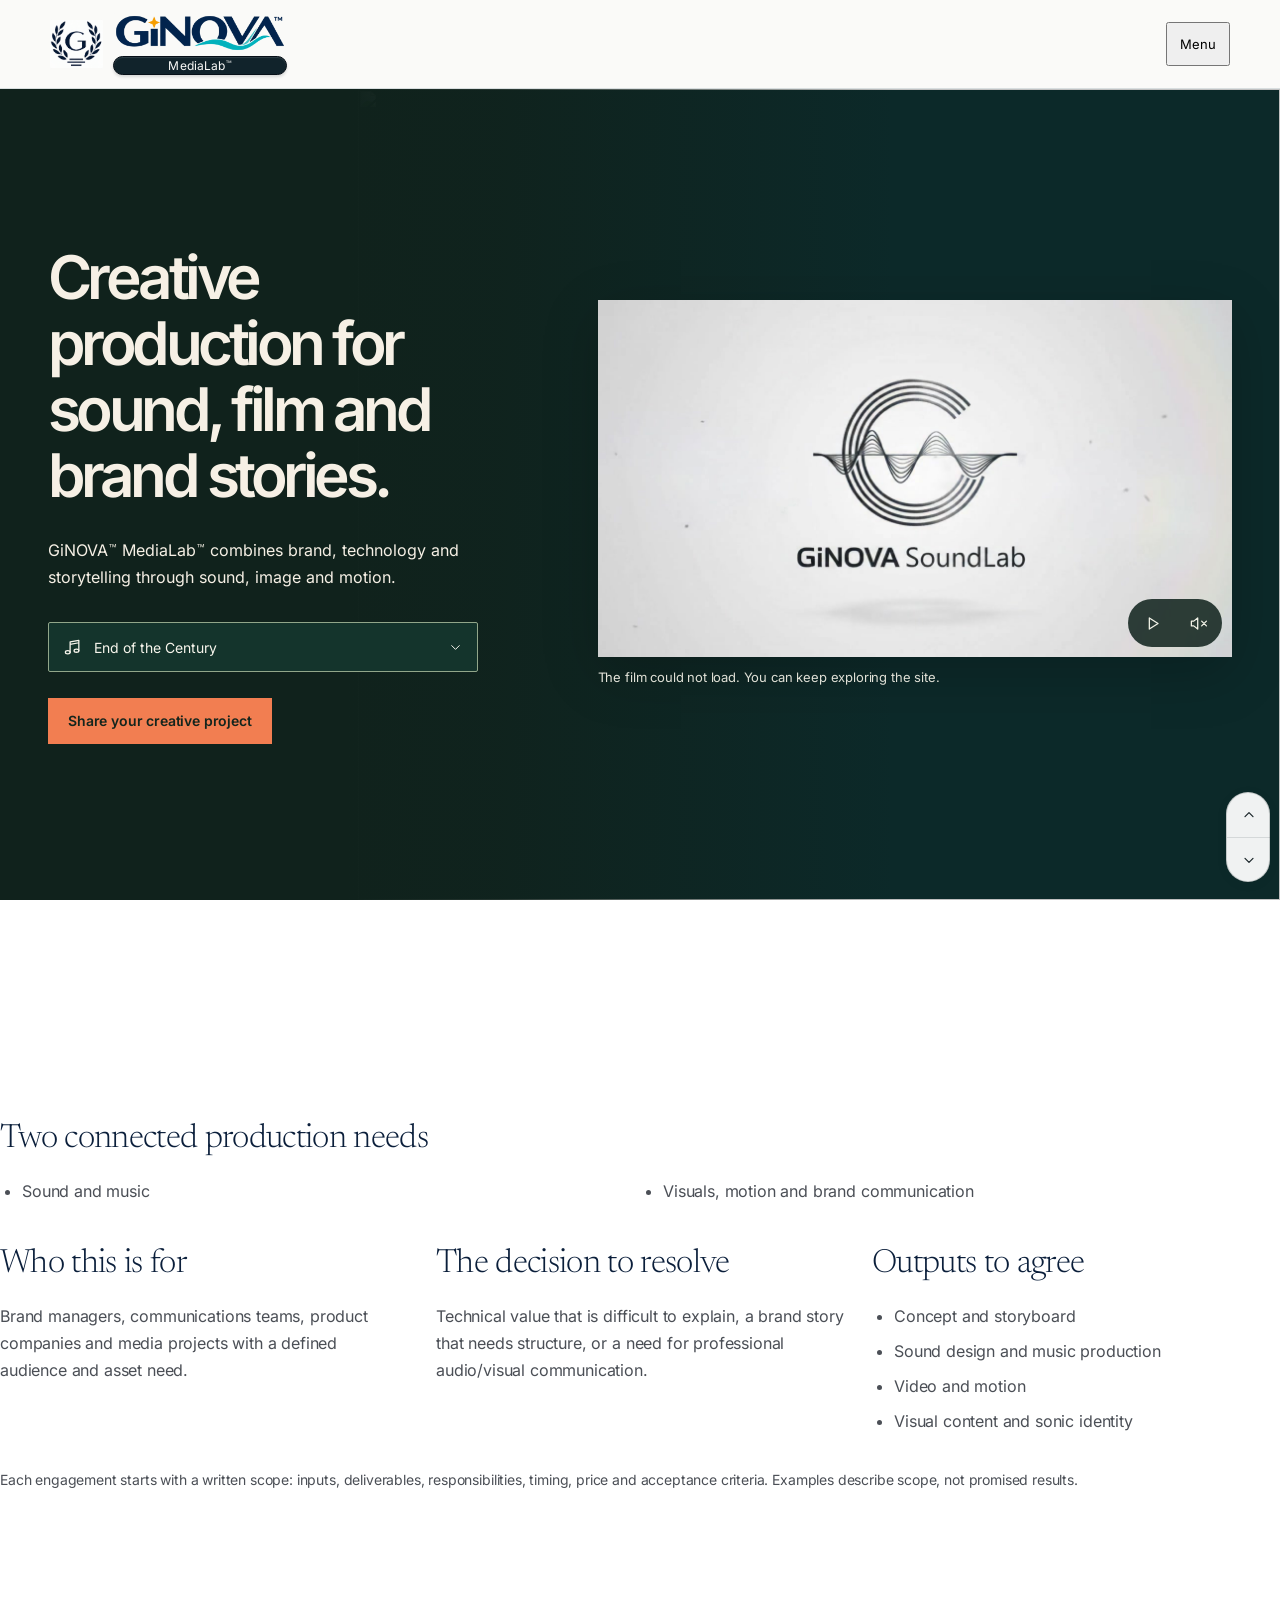
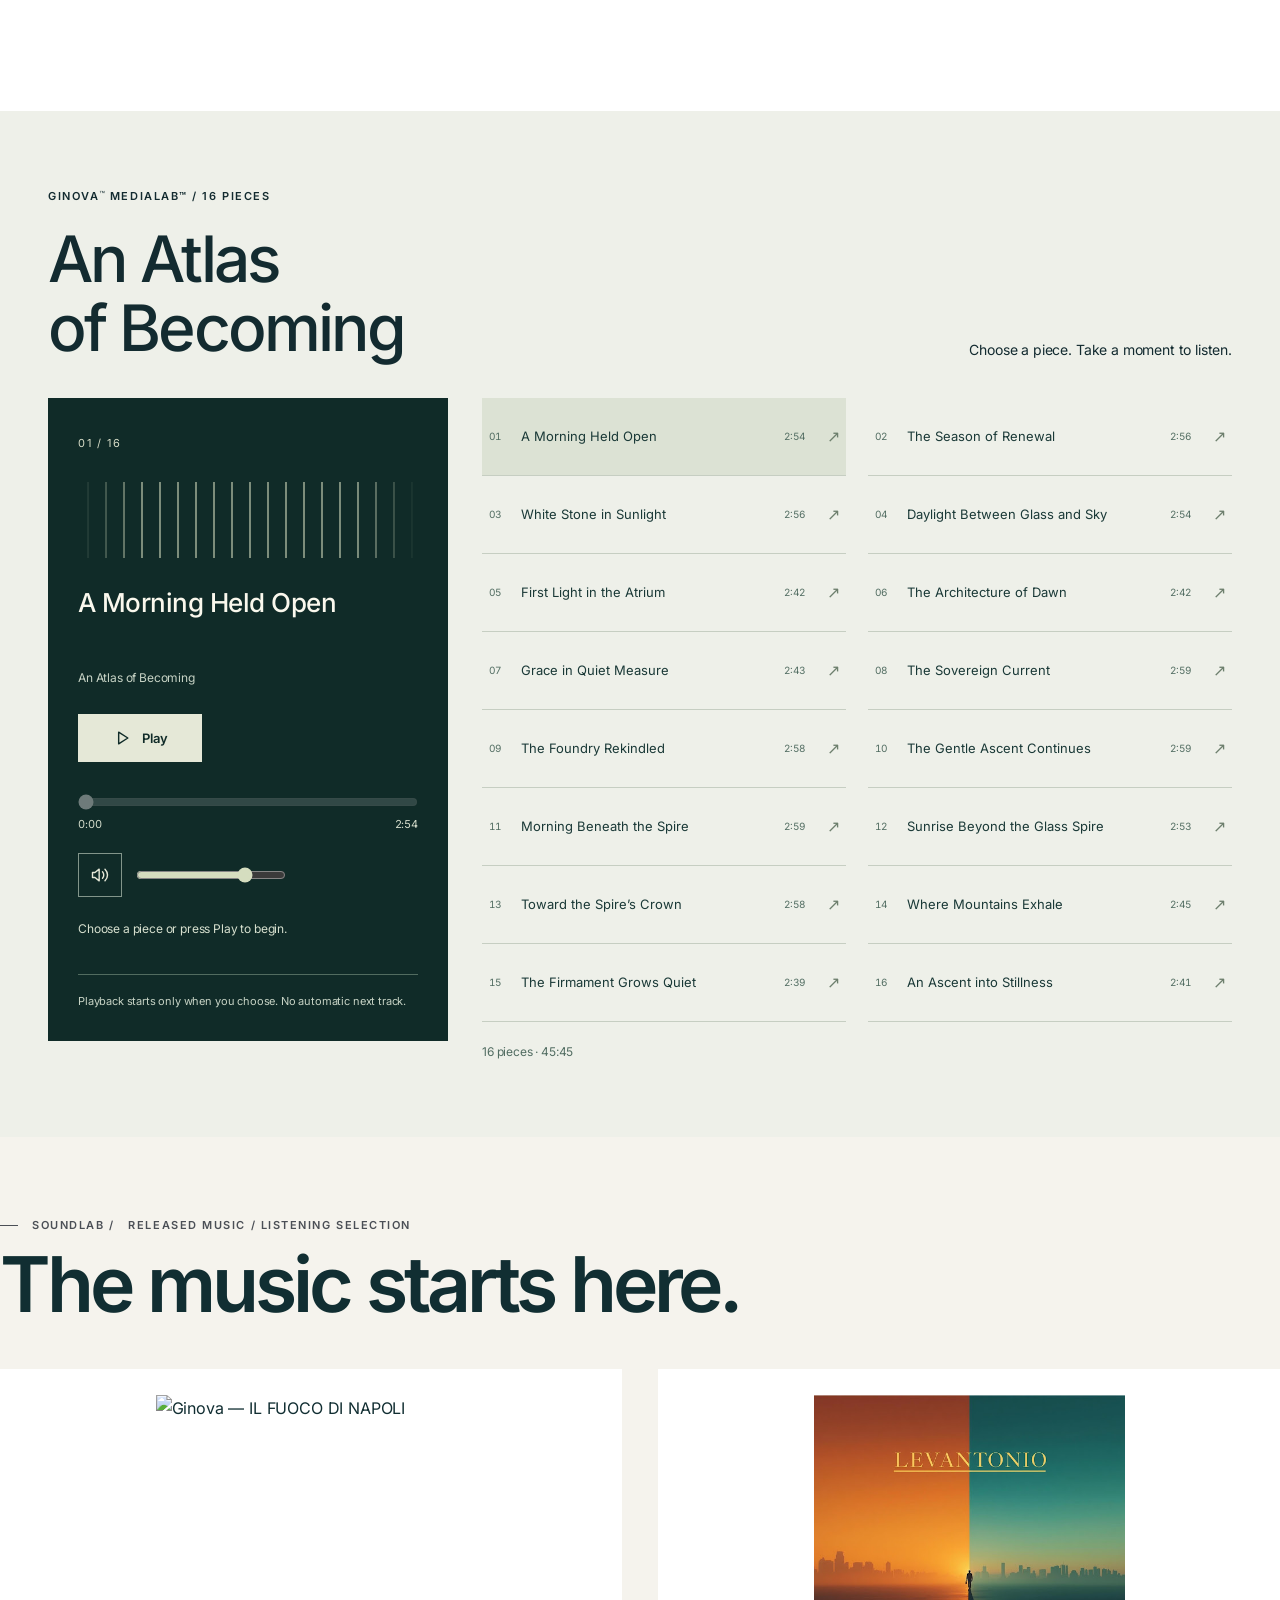
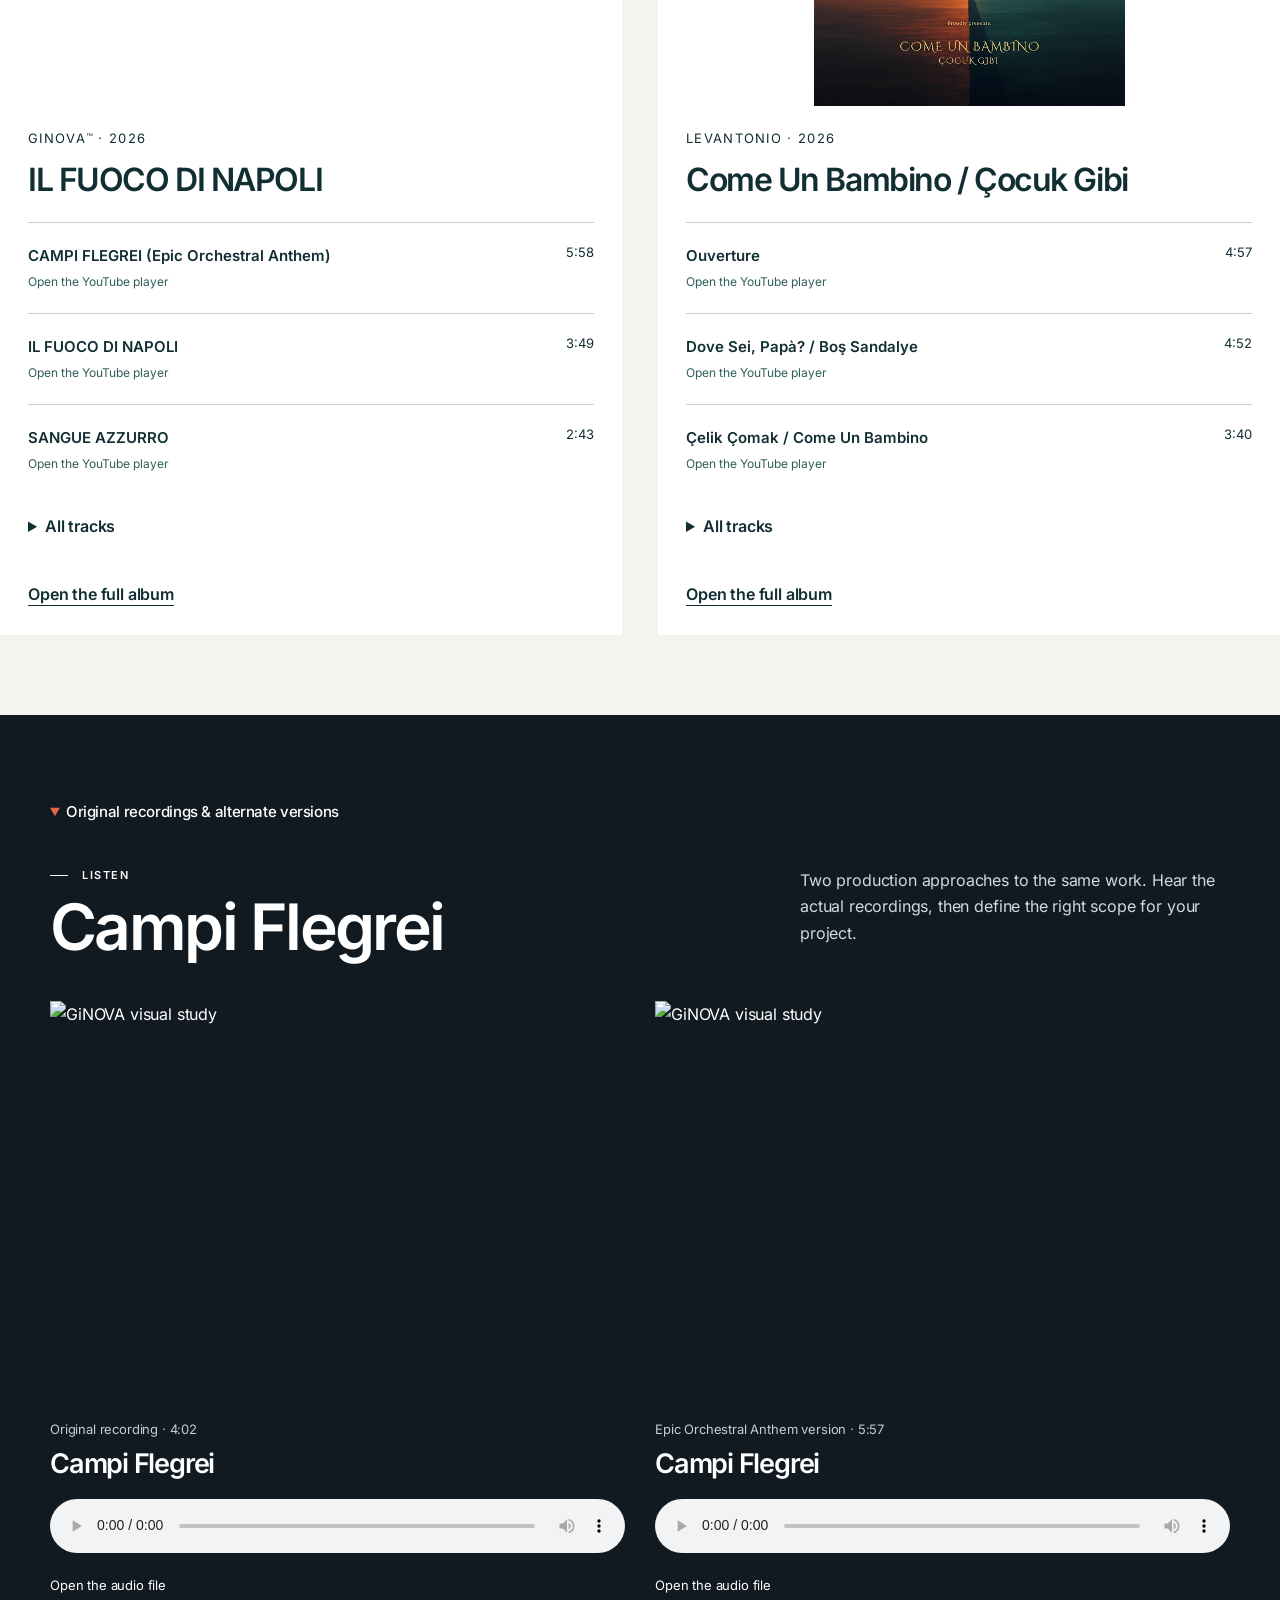
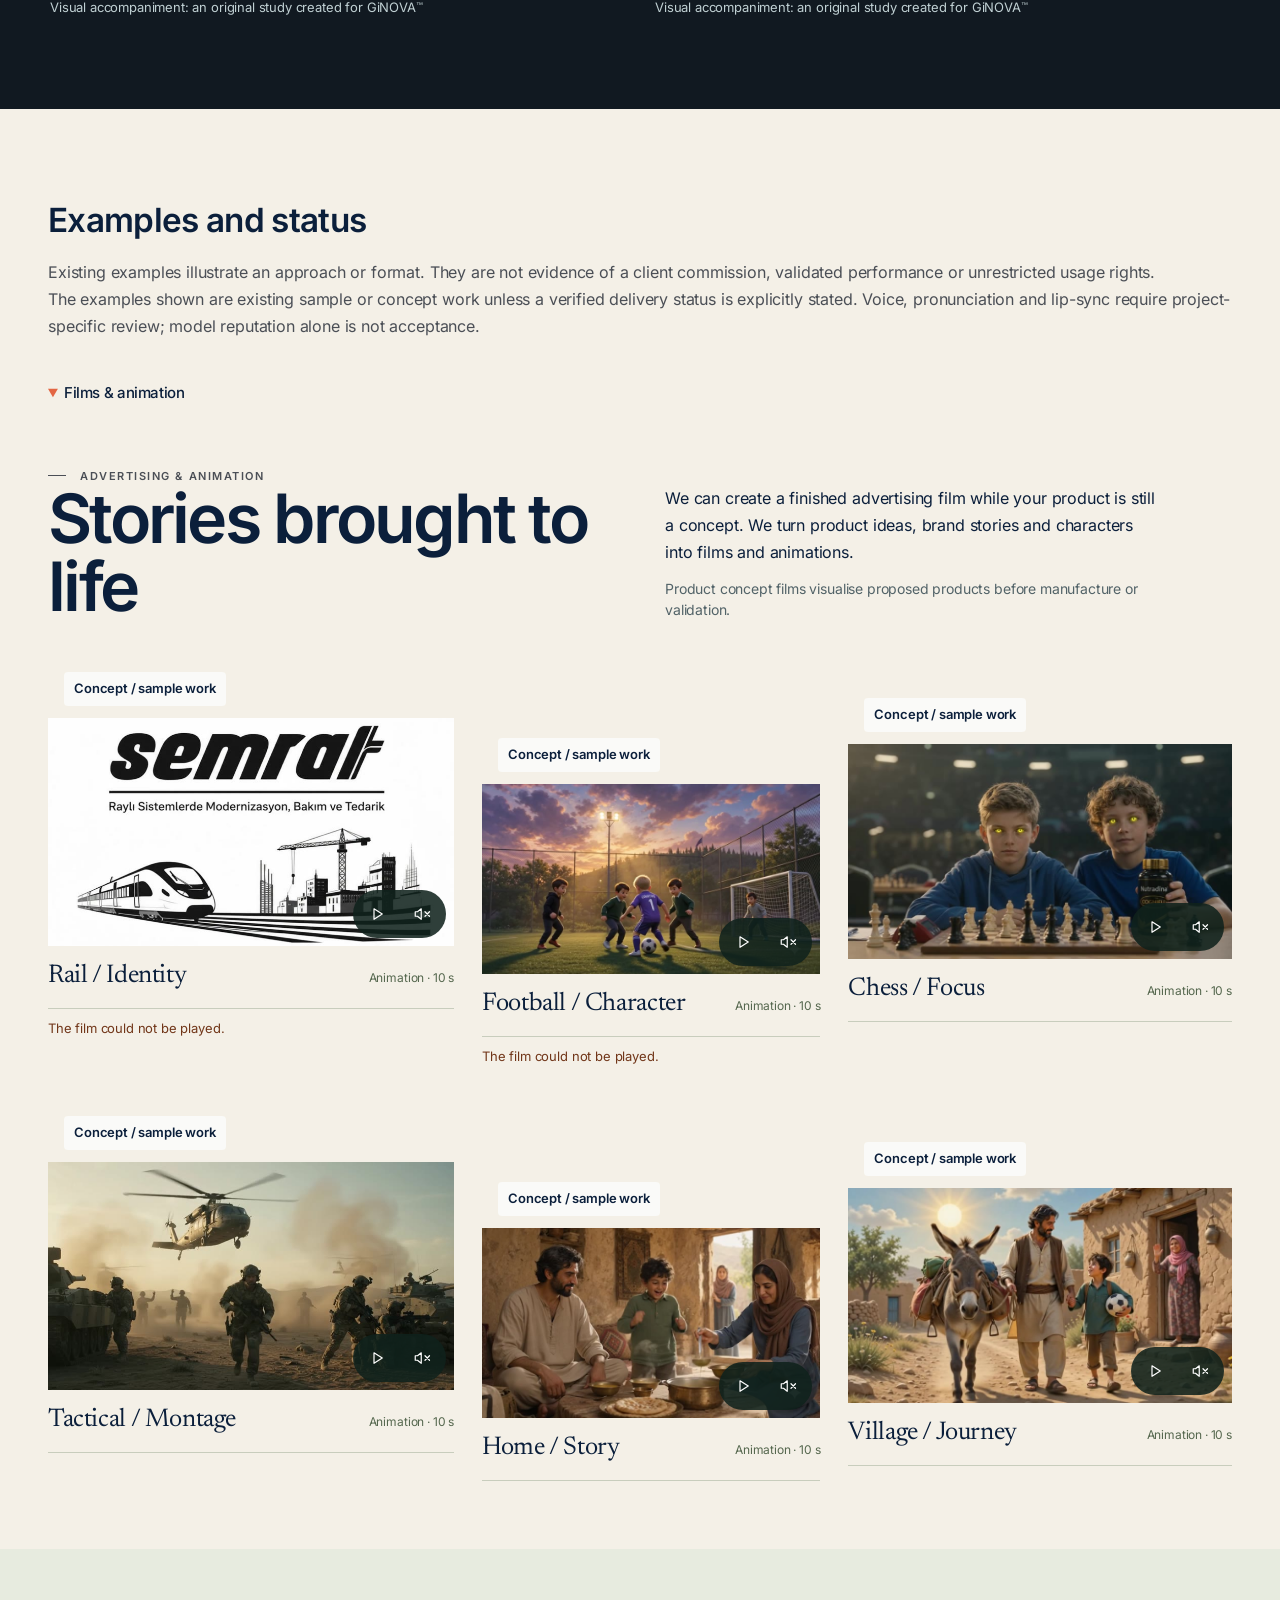
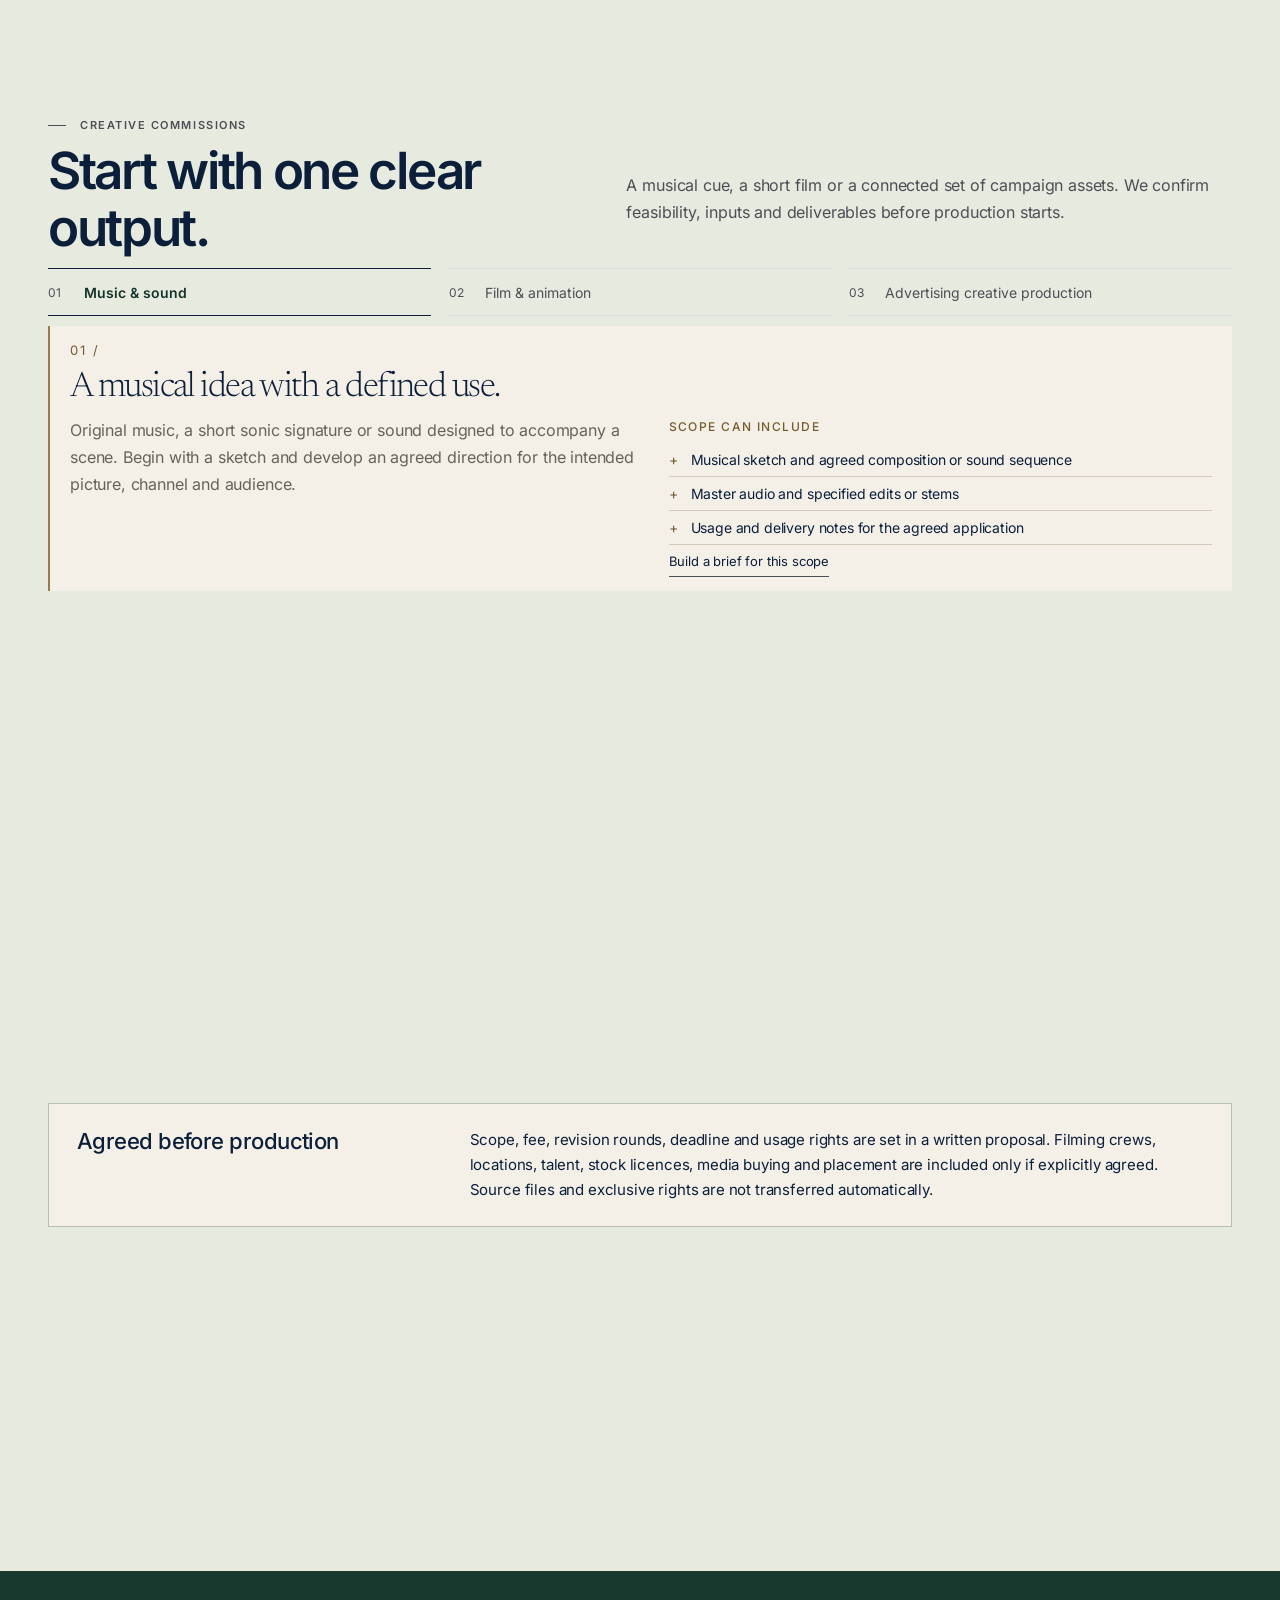
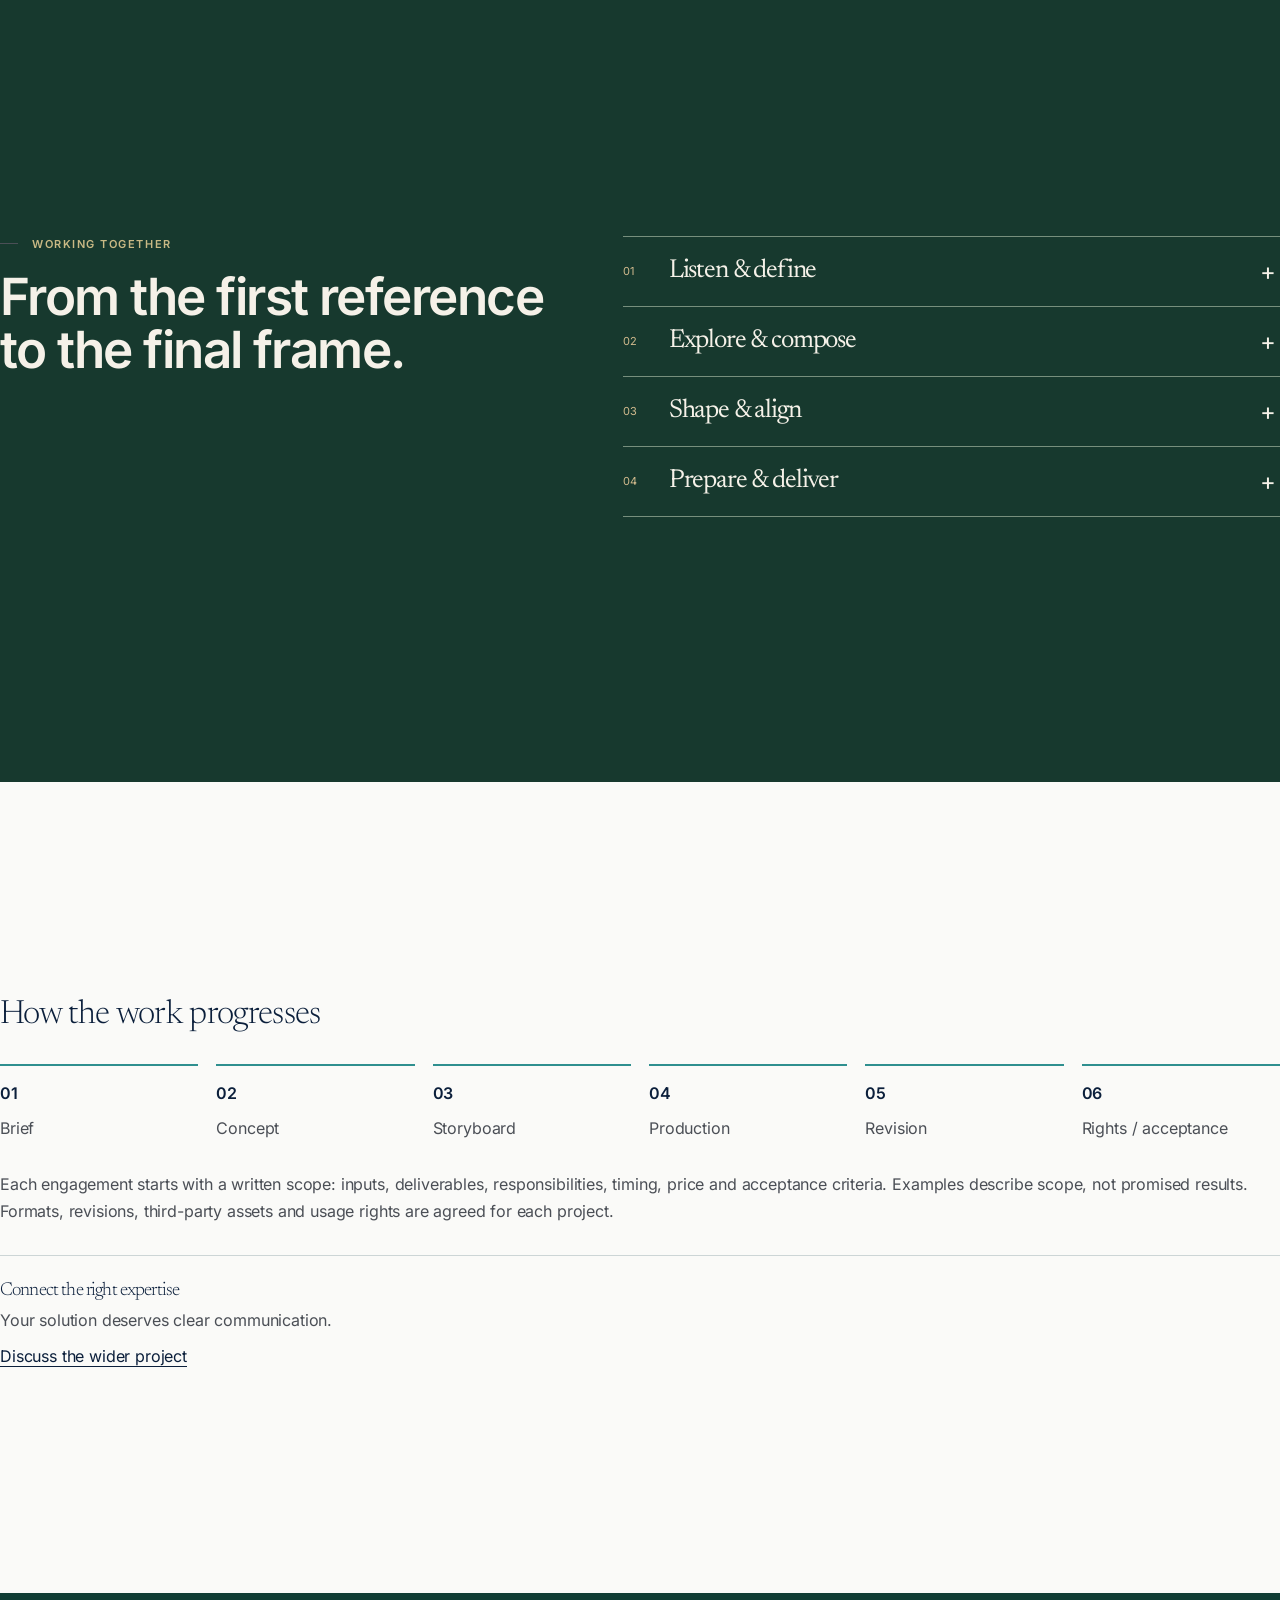
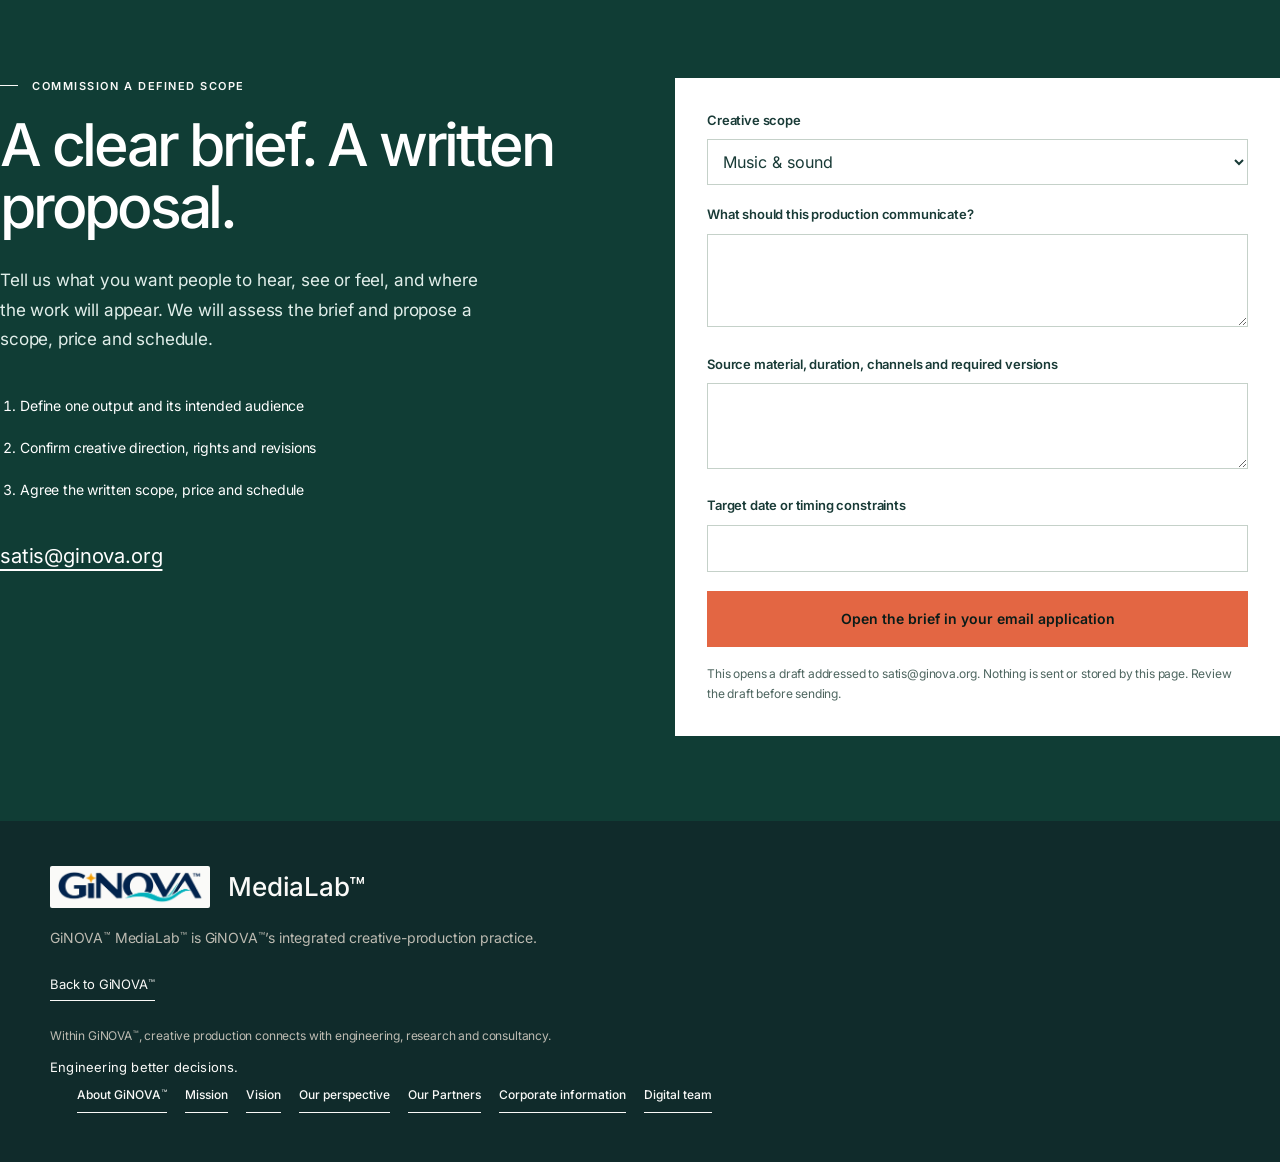
==== commit 26253302: "Add An Atlas of Becoming album with accessible playback controls" ====
--- a/index.html
+++ b/index.html
@@ -234,7 +234,7 @@
 @media(max-width:760px){.ms-boundary{grid-template-columns:1fr;gap:15px;padding:23px}.ms-descriptor{max-width:360px;font-size:14px}.sg-hero h1{font-size:clamp(82px,22vw,135px)}.sg-hero-bottom{gap:15px 25px}}
 </style><link rel="stylesheet" href="/assets/brand-lockup.css"><style>.sg-hero{padding:0}.sg-hero-copy{padding-top:48px;padding-bottom:36px}.sg-hero .eyebrow{margin-bottom:24px}.sg-actions{flex-direction:row;flex-wrap:wrap;align-items:center;gap:16px 22px;margin-top:22px;max-width:440px}.sg-actions a{flex:none;max-width:100%}.sg-primary{min-width:176px}.sg-quiet{white-space:normal;line-height:1.45}.sl-tabs button{width:100%;gap:18px;min-height:86px}.sl-tabs button>span:last-child{margin-left:0;margin-inline-start:0;flex:1;text-align:start}.sl-tabs .sl-tabno{flex:0 0 26px}.sg-hero-bottom{padding-bottom:24px}@media(max-width:760px){.sg-hero-copy{padding-top:38px;padding-bottom:30px}.sg-actions{gap:16px 20px}.sg-primary{min-width:165px}.sg-hero .eyebrow{margin-bottom:24px}}</style><link rel="stylesheet" href="/assets/section-elevator.css">
 <link rel="stylesheet" href="/assets/branch-hero-film.css"><link rel="stylesheet" href="/assets/medialab-presentation.css"><link rel="stylesheet" href="/assets/branch-header-geometry.css">
-<link rel="canonical" href="https://medialab.ginova.net/"><link rel="stylesheet" href="/assets/corporate-review.css"><link rel="stylesheet" href="/assets/uniform-typography.css"><style>html[data-locale-pending] body{visibility:hidden}</style><script>(()=>{const l=new URLSearchParams(location.search).get('lang');if(l&&/^(es|de|it|ar|ru|tr|zh|az|fr)(-|$)/i.test(l)){document.documentElement.setAttribute('data-locale-pending','');window.addEventListener('error',()=>document.documentElement.removeAttribute('data-locale-pending'),{once:true});setTimeout(()=>document.documentElement.removeAttribute('data-locale-pending'),3000)}})();</script><link rel="icon" type="image/svg+xml" href="/assets/brand-20261012/favicon.svg"><link rel="stylesheet" href="/assets/brand-20261012/identity.css"><script src="/assets/strategy-20261012/copy.js"></script><link rel="stylesheet" href="/assets/strategy-20261012/strategy.css"><meta name="theme-color" content="#0B1F3B"><meta property="og:type" content="website"><meta property="og:site_name" content="GiNOVA"><meta property="og:title" content="GiNOVA | Creative production for sound, film and brand stories."><meta property="og:description" content="GiNOVA MediaLab™ combines brand, technology and storytelling through sound, image and motion."><meta property="og:url" content="https://medialab.ginova.net/"><meta property="og:image" content="https://engineering.ginova.net/assets/media-trademark-20261012/share.png"><meta name="twitter:card" content="summary_large_image"><meta name="twitter:image" content="https://engineering.ginova.net/assets/media-trademark-20261012/share.png"><meta name="robots" content="index,follow"><script src="/assets/owner-redesign-20261012/copy.js"></script><link rel="stylesheet" href="/assets/owner-redesign-20261012/owner.css"><link rel="stylesheet" href="/assets/trademark-20261012/trademark.css?v=20261018-medialab-tm"></head>
+<link rel="canonical" href="https://medialab.ginova.net/"><link rel="stylesheet" href="/assets/corporate-review.css"><link rel="stylesheet" href="/assets/uniform-typography.css"><style>html[data-locale-pending] body{visibility:hidden}</style><script>(()=>{const l=new URLSearchParams(location.search).get('lang');if(l&&/^(es|de|it|ar|ru|tr|zh|az|fr)(-|$)/i.test(l)){document.documentElement.setAttribute('data-locale-pending','');window.addEventListener('error',()=>document.documentElement.removeAttribute('data-locale-pending'),{once:true});setTimeout(()=>document.documentElement.removeAttribute('data-locale-pending'),3000)}})();</script><link rel="icon" type="image/svg+xml" href="/assets/brand-20261012/favicon.svg"><link rel="stylesheet" href="/assets/brand-20261012/identity.css"><script src="/assets/strategy-20261012/copy.js"></script><link rel="stylesheet" href="/assets/strategy-20261012/strategy.css"><meta name="theme-color" content="#0B1F3B"><meta property="og:type" content="website"><meta property="og:site_name" content="GiNOVA"><meta property="og:title" content="GiNOVA | Creative production for sound, film and brand stories."><meta property="og:description" content="GiNOVA MediaLab™ combines brand, technology and storytelling through sound, image and motion."><meta property="og:url" content="https://medialab.ginova.net/"><meta property="og:image" content="https://engineering.ginova.net/assets/media-trademark-20261012/share.png"><meta name="twitter:card" content="summary_large_image"><meta name="twitter:image" content="https://engineering.ginova.net/assets/media-trademark-20261012/share.png"><meta name="robots" content="index,follow"><script src="/assets/owner-redesign-20261012/copy.js"></script><link rel="stylesheet" href="/assets/owner-redesign-20261012/owner.css"><link rel="stylesheet" href="/assets/trademark-20261012/trademark.css?v=20261018-medialab-tm"><link rel="stylesheet" href="/assets/atlas-20261019/atlas-player.css"></head>
 <body data-gn-site="medialab"><a class="skip" href="#top">Skip to content</a><header class="ginova-branch-header">
   <div class="wrap nav">
     <a class="brand ginova-brand-lockup" href="https://ginova.org/" aria-label="GiNOVA — home" data-route="https://ginova.org/">
@@ -247,7 +247,8 @@
     <button type="button" class="header-contact-icon" onclick="document.getElementById('enquiry').scrollIntoView()" data-header-contact aria-label="Contact" title="Contact"><svg viewbox="0 0 16 16" aria-hidden="true" focusable="false"><circle cx="8" cy="4" r="1.6"></circle><circle cx="4.5" cy="11" r="1.6"></circle><circle cx="11.5" cy="11" r="1.6"></circle></svg><span class="header-contact-tooltip" aria-hidden="true">Contact</span></button>
     <a data-strategy="common.about" href="https://ginova.org/#gn-company-overview">About</a><a data-strategy="common.contact" href="#enquiry">Contact</a></nav>
   </div>
-</header><main id="top" tabindex="-1" class="soundlab-gallery-page"><section class="sg-hero"><div class="sg-hero-art" aria-hidden="true"><img src="/assets/soundlab-studies/study-1.webp" alt="" width="1254" height="1254" fetchpriority="high"></div><div class="wrap ms-hero-grid"><div class="sg-hero-copy"><h1 data-strategy="medialab.hero" class="gn-strategy-hero-title">Creative production for sound, film and brand stories.</h1><p data-strategy="medialab.lead" class="ms-descriptor gn-strategy-hero-lead">GiNOVA MediaLab™ combines brand, technology and storytelling through sound, image and motion.</p><div class="sg-hero-sample ms-listening-selection"><div class="ms-music-row"><div class="ms-track-picker"><button type="button" id="medialab-track" aria-haspopup="listbox" aria-expanded="false" aria-controls="medialab-track-list" aria-label="Choose a track: End of the Century"><svg viewbox="0 0 24 24" aria-hidden="true" focusable="false"><path d="M9 18V5l11-2v13M9 8l11-2"></path><ellipse cx="6" cy="18" rx="3" ry="2"></ellipse><ellipse cx="17" cy="16" rx="3" ry="2"></ellipse></svg><bdi class="ms-current-track" dir="ltr">End of the Century</bdi><svg viewbox="0 0 24 24" aria-hidden="true" focusable="false"><path d="m6 9 6 6 6-6"></path></svg></button><div id="medialab-track-list" role="listbox" aria-label="Choose a track" hidden><button type="button" role="option" id="medialab-option-0" data-track="0" data-source="/assets/audio/end-of-the-century-2026-edit-remastered.mp3" data-title="End of the Century (2026 EDIT) (Remastered)" data-artist="ginova" data-duration="3:33" aria-selected="true"><bdi dir="ltr">End of the Century (2026 EDIT) (Remastered)</bdi><time>3:33</time></button><button type="button" role="option" id="medialab-option-1" data-track="1" data-source="/assets/audio/epic-disco-sax-sunset.mp3" data-title="Epic Disco Sax Sunset" data-artist="ginova" data-duration="3:34" aria-selected="false"><bdi dir="ltr">Epic Disco Sax Sunset</bdi><time>3:34</time></button><button type="button" role="option" id="medialab-option-2" data-track="2" data-source="/assets/audio/what-remains.mp3" data-title="What Remains" data-artist="ginova" data-duration="5:49" aria-selected="false"><bdi dir="ltr">What Remains</bdi><time>5:49</time></button><button type="button" role="option" id="medialab-option-3" data-track="3" data-source="/assets/audio/moscoff.mp3" data-title="Moscoff" data-artist="ginova" data-duration="4:08" aria-selected="false"><bdi dir="ltr">Moscoff</bdi><time>4:08</time></button><button type="button" role="option" id="medialab-option-4" data-track="4" data-source="/assets/audio/gaza.mp3" data-title="Gaza" data-artist="ginova" data-duration="3:54" aria-selected="false"><bdi dir="ltr">Gaza</bdi><time>3:54</time></button></div></div><button type="button" class="ms-icon-button" id="medialab-music-toggle" aria-label="Pause music" title="Pause music" hidden><svg viewbox="0 0 24 24" aria-hidden="true" focusable="false"><path d="M9 5v14M15 5v14"></path></svg></button></div><audio hidden id="medialab-audio" preload="none" aria-label="Play: End of the Century (2026 EDIT) (Remastered) — ginova — 3:33"><source src="/assets/audio/end-of-the-century-2026-edit-remastered.mp3" type="audio/mpeg"></source></audio><p class="ms-selected-recording sr-only" aria-live="polite"><bdi class="ms-track-title" dir="ltr">End of the Century (2026 EDIT) (Remastered)</bdi><span class="ms-track-meta"><bdi class="ms-track-artist" dir="ltr">ginova</bdi> · <time class="ms-track-duration" datetime="PT3M33S">3:33</time></span></p><p class="media-error" hidden data-t="media.error">This browser could not open the recording. You can open the audio file directly.</p><a class="ms-audio-fallback" href="/assets/audio/end-of-the-century-2026-edit-remastered.mp3" hidden data-t="media.fallback">Open the audio file</a></div><div class="sg-actions"><a data-strategy="medialab.cta" href="#enquiry" class="sg-primary">Share your creative project</a></div></div><div class="ms-brand-film-wrap"><figure class="branch-hero-film" data-branch-film="soundlab" data-film-base="/assets/media-trademark-20261012/welcome/"><div class="branch-film-screen"><video muted autoplay loop playsinline preload="metadata" width="1280" height="720" poster="/assets/media-trademark-20261012/welcome/soundlab.jpg" aria-label="Original GiNOVA SoundLab animation" data-aria="ms.film.label"></video><div class="branch-film-controls"><button type="button" class="ms-icon-button" data-film-toggle aria-label="Pause animation" title="Pause animation"><svg viewbox="0 0 24 24" aria-hidden="true" focusable="false"><path d="M9 5v14M15 5v14"></path></svg></button><button type="button" class="ms-icon-button" data-film-sound aria-label="Sound on" title="Sound on" aria-pressed="false"><svg viewbox="0 0 24 24" aria-hidden="true" focusable="false"><path d="m11 5-5 4H3v6h3l5 4Z"></path><path d="m16 9 6 6m0-6-6 6"></path></svg></button></div></div><span class="branch-film-status sr-only" role="status" aria-live="polite"></span><p class="branch-film-motto" hidden data-approved-motto></p></figure></div></div></section><section class="gn-strategy-brief" id="gn-service-brief"><div class="wrap"><div class="gn-strategy-needs"><h2 data-strategy="medialab.needsTitle">Two connected production needs</h2><ul><li data-strategy="medialab.needs.0">Sound and music</li><li data-strategy="medialab.needs.1">Visuals, motion and brand communication</li></ul></div><div class="gn-strategy-brief-grid"><article><h2 data-strategy="common.buyer">Who this is for</h2><p data-strategy="medialab.buyer">Brand managers, communications teams, product companies and media projects with a defined audience and asset need.</p></article><article><h2 data-strategy="common.problem">The decision to resolve</h2><p data-strategy="medialab.problem">Technical value that is difficult to explain, a brand story that needs structure, or a need for professional audio/visual communication.</p></article><article><h2 data-strategy="common.deliverables">Outputs to agree</h2><ul><li data-strategy="medialab.deliverables.0">Concept and storyboard</li><li data-strategy="medialab.deliverables.1">Sound design and music production</li><li data-strategy="medialab.deliverables.2">Video and motion</li><li data-strategy="medialab.deliverables.3">Visual content and sonic identity</li></ul></article></div><p data-strategy="common.scope" class="gn-strategy-note">Each engagement starts with a written scope: inputs, deliverables, responsibilities, timing, price and acceptance criteria. Examples describe scope, not promised results.</p></div></section><section class="album-showcase" id="released-music"><div class="wrap"><p class="eyebrow"><bdi dir="ltr">SoundLab / </bdi><span data-t="album.eyebrow">RELEASED MUSIC / LISTENING SELECTION</span></p><h2 data-t="album.title">The music starts here.</h2><div class="album-grid"><article class="album-card"><img src="/assets/media-trademark-20261012/napoli.webp" alt="Ginova — IL FUOCO DI NAPOLI" loading="lazy"><div class="album-copy"><p class="album-artist">Ginova · 2026</p><h3>IL FUOCO DI NAPOLI</h3><ol class="album-tracks"><li><button class="track-select" data-video="h3rytbMZwrc" data-title="CAMPI FLEGREI (Epic Orchestral Anthem)"><span>CAMPI FLEGREI (Epic Orchestral Anthem)</span><time>5:58</time><small data-t="album.open">Open the YouTube player</small></button></li><li><button class="track-select" data-video="RVJRnFvtEKI" data-title="IL FUOCO DI NAPOLI"><span>IL FUOCO DI NAPOLI</span><time>3:49</time><small data-t="album.open">Open the YouTube player</small></button></li><li><button class="track-select" data-video="fulIu8fTLVE" data-title="SANGUE AZZURRO"><span>SANGUE AZZURRO</span><time>2:43</time><small data-t="album.open">Open the YouTube player</small></button></li></ol><details class="album-more"><summary data-t="album.more">All tracks</summary><ol class="album-tracks" start="4"><li><button class="track-select" data-video="waJKYJXny_c" data-title="REGINA DEL GOLFO"><span>REGINA DEL GOLFO</span><time>3:26</time><small data-t="album.open">Open the YouTube player</small></button></li></ol></details><a class="album-link" href="https://music.youtube.com/playlist?list=OLAK5uy_mT7oOmOXNSpKWwzxPKgs_seKzJVBgW4OI" target="_blank" rel="noopener noreferrer" data-t="album.full">Open the full album</a></div></article><article class="album-card"><img src="/assets/covers/come-un-bambino.jpg" alt="Levantonio — Come Un Bambino / Çocuk Gibi" loading="lazy"><div class="album-copy"><p class="album-artist">Levantonio · 2026</p><h3>Come Un Bambino / Çocuk Gibi</h3><ol class="album-tracks"><li><button class="track-select" data-video="Uh_2uIu3AY0" data-title="Ouverture"><span>Ouverture</span><time>4:57</time><small data-t="album.open">Open the YouTube player</small></button></li><li><button class="track-select" data-video="PnVoo_k8aJo" data-title="Dove Sei, Papà? / Boş Sandalye"><span>Dove Sei, Papà? / Boş Sandalye</span><time>4:52</time><small data-t="album.open">Open the YouTube player</small></button></li><li><button class="track-select" data-video="Nmsm0kqp0iU" data-title="Çelik Çomak / Come Un Bambino"><span>Çelik Çomak / Come Un Bambino</span><time>3:40</time><small data-t="album.open">Open the YouTube player</small></button></li></ol><details class="album-more"><summary data-t="album.more">All tracks</summary><ol class="album-tracks" start="4"><li><button class="track-select" data-video="eyx1CmJpvns" data-title="Un Bacio a Pozzuoli"><span>Un Bacio a Pozzuoli</span><time>3:56</time><small data-t="album.open">Open the YouTube player</small></button></li><li><button class="track-select" data-video="-P4IWno_s7M" data-title="Beyoğlu Tek Nefeste"><span>Beyoğlu Tek Nefeste</span><time>3:53</time><small data-t="album.open">Open the YouTube player</small></button></li><li><button class="track-select" data-video="VSHvXlUBjXc" data-title="E Che Ce Fai"><span>E Che Ce Fai</span><time>3:33</time><small data-t="album.open">Open the YouTube player</small></button></li><li><button class="track-select" data-video="KfEItSIaWPE" data-title="Her Şey Seninle"><span>Her Şey Seninle</span><time>3:53</time><small data-t="album.open">Open the YouTube player</small></button></li><li><button class="track-select" data-video="C5jgjqXG1bk" data-title="Un Soldo / Libertà"><span>Un Soldo / Libertà</span><time>4:14</time><small data-t="album.open">Open the YouTube player</small></button></li><li><button class="track-select" data-video="n-c9MiHW6uQ" data-title="Non Cado Più / Düşmüyorum"><span>Non Cado Più / Düşmüyorum</span><time>4:17</time><small data-t="album.open">Open the YouTube player</small></button></li><li><button class="track-select" data-video="0dBiWu3-H7o" data-title="Ancora Qui / Hâlâ Buradayım"><span>Ancora Qui / Hâlâ Buradayım</span><time>4:18</time><small data-t="album.open">Open the YouTube player</small></button></li><li><button class="track-select" data-video="YjFZV9r9Oo0" data-title="La Trattoria di Ischia"><span>La Trattoria di Ischia</span><time>4:07</time><small data-t="album.open">Open the YouTube player</small></button></li><li><button class="track-select" data-video="IPpikzRcj7g" data-title="What Remains"><span>What Remains</span><time>5:49</time><small data-t="album.open">Open the YouTube player</small></button></li><li><button class="track-select" data-video="4t3K-QvMCvY" data-title="Chiusura"><span>Chiusura</span><time>4:23</time><small data-t="album.open">Open the YouTube player</small></button></li></ol></details><a class="album-link" href="https://music.youtube.com/playlist?list=OLAK5uy_lpn3D_Ck-BZMiYm1XtT3mPH9ufiV-m9ZA" target="_blank" rel="noopener noreferrer" data-t="album.full">Open the full album</a></div></article></div><div id="album-player-panel" class="album-player-panel" hidden><p data-t="album.player">Selected work</p><h3 id="album-selected-title" tabindex="-1"></h3><button type="button" id="album-close-player" data-t="album.close">Close player</button><div id="album-player-slot"></div><p data-t="album.note">Opening the player connects to YouTube. Start playback using its controls.</p><a id="album-watch-link" target="_blank" rel="noopener noreferrer" data-t="album.fallback">Listen on YouTube Music</a></div></div></section><section class="actual-media" id="listen"><details class="secondary-work" open><summary class="wrap" data-t="media.archive">Original recordings &amp; alternate versions</summary><div class="wrap"><div class="media-heading"><div><p class="eyebrow" data-t="media.listen">Listen</p><h2 data-t="media.music.title">Campi Flegrei</h2></div><p data-t="media.music.intro">Two production approaches to the same work. Hear the actual recordings, then define the right scope for your project.</p></div><div class="record-grid"><figure class="record-card"><img src="/assets/soundlab-studies/study-1.webp" alt="GiNOVA visual study" data-media-art="true" loading="lazy"><figcaption><p class="media-meta"><span data-t="media.original">Original recording</span> · 4:02</p><h3>Campi Flegrei</h3><audio controls preload="metadata" aria-label="Campi Flegrei — 4:02"><source src="/assets/audio/campi-flegrei.mp3" type="audio/mpeg"></source></audio><p class="media-error" hidden data-t="media.error">This browser could not open the recording. You can open the audio file directly.</p><a class="media-fallback" href="/assets/audio/campi-flegrei.mp3" data-t="media.fallback">Open the audio file</a><p class="media-meta" data-t="media.visual">Visual accompaniment: an original study created for GiNOVA</p></figcaption></figure><figure class="record-card"><img src="/assets/soundlab-studies/study-2.webp" alt="GiNOVA visual study" data-media-art="true" loading="lazy"><figcaption><p class="media-meta"><span data-t="media.epic">Epic Orchestral Anthem version</span> · 5:57</p><h3>Campi Flegrei</h3><audio controls preload="metadata" aria-label="Campi Flegrei — 5:57"><source src="/assets/audio/campi-flegrei-epic-orchestral-anthem.mp3" type="audio/mpeg"></source></audio><p class="media-error" hidden data-t="media.error">This browser could not open the recording. You can open the audio file directly.</p><a class="media-fallback" href="/assets/audio/campi-flegrei-epic-orchestral-anthem.mp3" data-t="media.fallback">Open the audio file</a><p class="media-meta" data-t="media.visual">Visual accompaniment: an original study created for GiNOVA</p></figcaption></figure></div></div></details></section><section class="sg-gallery" id="studies"><div class="wrap gn-strategy-example-intro"><h2 data-strategy="common.examples">Examples and status</h2><p data-strategy="common.exampleNote">Existing examples illustrate an approach or format. They are not evidence of a client commission, validated performance or unrestricted usage rights.</p><p data-strategy="medialab.boundary">The examples shown are existing sample or concept work unless a verified delivery status is explicitly stated. Voice, pronunciation and lip-sync require project-specific review; model reputation alone is not acceptance.</p></div><details class="secondary-work" open><summary class="wrap" data-motion-heading>Films &amp; animation</summary><div class="wrap"><div class="sg-gallery-head"><div><p class="eyebrow" data-t="sg.gallery">Advertising &amp; animation</p><h2 data-t="sg.galleryhead">Stories brought to life</h2></div><div><p class="sg-gallery-intro" data-t="sg.galleryintro">We can create a finished advertising film while your product is still a concept. We turn product ideas, brand stories and characters into films and animations.</p><p class="ms-concept-note" data-t="sg.conceptnote">Product concept films visualise proposed products before manufacture or validation.</p></div></div><div class="ms-motion-grid"><article class="ms-motion-study"><p data-strategy="common.concept" class="gn-strategy-status">Concept / sample work</p><figure class="ms-motion-film" data-motion-film><div class="ms-motion-screen"><video data-showcase-video data-src="/assets/medialab-motion/rail-identity.mp4" muted loop playsinline preload="none" poster="/assets/medialab-motion/rail-identity.jpg" width="1280" height="720" aria-label="Rail / Identity" data-motion-title="0"></video><div class="ms-motion-controls"><button type="button" data-motion-toggle aria-label="Play animation" title="Play animation"><svg viewbox="0 0 24 24" aria-hidden="true"><path d="m8 5 11 7-11 7Z"></path></svg></button><button type="button" data-motion-sound aria-label="Sound on" title="Sound on" aria-pressed="false"><svg viewbox="0 0 24 24" aria-hidden="true"><path d="m11 5-5 4H3v6h3l5 4Z"></path><path d="m16 9 6 6m0-6-6 6"></path></svg></button></div></div><figcaption><h3 data-motion-title="0">Rail / Identity</h3><span data-motion-meta>Animation · 10 s</span></figcaption><p class="ms-motion-error" role="status" hidden></p></figure></article><article class="ms-motion-study"><p data-strategy="common.concept" class="gn-strategy-status">Concept / sample work</p><figure class="ms-motion-film" data-motion-film><div class="ms-motion-screen"><video data-showcase-video data-src="/assets/medialab-motion/football-character.mp4" muted loop playsinline preload="none" poster="/assets/medialab-motion/football-character.jpg" width="1280" height="720" aria-label="Football / Character" data-motion-title="1"></video><div class="ms-motion-controls"><button type="button" data-motion-toggle aria-label="Play animation" title="Play animation"><svg viewbox="0 0 24 24" aria-hidden="true"><path d="m8 5 11 7-11 7Z"></path></svg></button><button type="button" data-motion-sound aria-label="Sound on" title="Sound on" aria-pressed="false"><svg viewbox="0 0 24 24" aria-hidden="true"><path d="m11 5-5 4H3v6h3l5 4Z"></path><path d="m16 9 6 6m0-6-6 6"></path></svg></button></div></div><figcaption><h3 data-motion-title="1">Football / Character</h3><span data-motion-meta>Animation · 10 s</span></figcaption><p class="ms-motion-error" role="status" hidden></p></figure></article><article class="ms-motion-study"><p data-strategy="common.concept" class="gn-strategy-status">Concept / sample work</p><figure class="ms-motion-film" data-motion-film><div class="ms-motion-screen"><video data-showcase-video data-src="/assets/medialab-motion/chess-focus.mp4" muted loop playsinline preload="none" poster="/assets/medialab-motion/chess-focus.jpg" width="1280" height="720" aria-label="Chess / Focus" data-motion-title="2"></video><div class="ms-motion-controls"><button type="button" data-motion-toggle aria-label="Play animation" title="Play animation"><svg viewbox="0 0 24 24" aria-hidden="true"><path d="m8 5 11 7-11 7Z"></path></svg></button><button type="button" data-motion-sound aria-label="Sound on" title="Sound on" aria-pressed="false"><svg viewbox="0 0 24 24" aria-hidden="true"><path d="m11 5-5 4H3v6h3l5 4Z"></path><path d="m16 9 6 6m0-6-6 6"></path></svg></button></div></div><figcaption><h3 data-motion-title="2">Chess / Focus</h3><span data-motion-meta>Animation · 10 s</span></figcaption><p class="ms-motion-error" role="status" hidden></p></figure></article><article class="ms-motion-study"><p data-strategy="common.concept" class="gn-strategy-status">Concept / sample work</p><figure class="ms-motion-film" data-motion-film><div class="ms-motion-screen"><video data-showcase-video data-src="/assets/medialab-motion/tactical-montage-web.mp4" muted loop playsinline preload="none" poster="/assets/medialab-motion/tactical-montage.jpg" width="1280" height="720" aria-label="Tactical / Montage" data-motion-title="3"></video><div class="ms-motion-controls"><button type="button" data-motion-toggle aria-label="Play animation" title="Play animation"><svg viewbox="0 0 24 24" aria-hidden="true"><path d="m8 5 11 7-11 7Z"></path></svg></button><button type="button" data-motion-sound aria-label="Sound on" title="Sound on" aria-pressed="false"><svg viewbox="0 0 24 24" aria-hidden="true"><path d="m11 5-5 4H3v6h3l5 4Z"></path><path d="m16 9 6 6m0-6-6 6"></path></svg></button></div></div><figcaption><h3 data-motion-title="3">Tactical / Montage</h3><span data-motion-meta>Animation · 10 s</span></figcaption><p class="ms-motion-error" role="status" hidden></p></figure></article><article class="ms-motion-study"><p data-strategy="common.concept" class="gn-strategy-status">Concept / sample work</p><figure class="ms-motion-film" data-motion-film><div class="ms-motion-screen"><video data-showcase-video data-src="/assets/medialab-motion/home-story.mp4" muted loop playsinline preload="none" poster="/assets/medialab-motion/home-story.jpg" width="1280" height="720" aria-label="Home / Story" data-motion-title="4"></video><div class="ms-motion-controls"><button type="button" data-motion-toggle aria-label="Play animation" title="Play animation"><svg viewbox="0 0 24 24" aria-hidden="true"><path d="m8 5 11 7-11 7Z"></path></svg></button><button type="button" data-motion-sound aria-label="Sound on" title="Sound on" aria-pressed="false"><svg viewbox="0 0 24 24" aria-hidden="true"><path d="m11 5-5 4H3v6h3l5 4Z"></path><path d="m16 9 6 6m0-6-6 6"></path></svg></button></div></div><figcaption><h3 data-motion-title="4">Home / Story</h3><span data-motion-meta>Animation · 10 s</span></figcaption><p class="ms-motion-error" role="status" hidden></p></figure></article><article class="ms-motion-study"><p data-strategy="common.concept" class="gn-strategy-status">Concept / sample work</p><figure class="ms-motion-film" data-motion-film><div class="ms-motion-screen"><video data-showcase-video data-src="/assets/medialab-motion/village-journey.mp4" muted loop playsinline preload="none" poster="/assets/medialab-motion/village-journey.jpg" width="1280" height="720" aria-label="Village / Journey" data-motion-title="5"></video><div class="ms-motion-controls"><button type="button" data-motion-toggle aria-label="Play animation" title="Play animation"><svg viewbox="0 0 24 24" aria-hidden="true"><path d="m8 5 11 7-11 7Z"></path></svg></button><button type="button" data-motion-sound aria-label="Sound on" title="Sound on" aria-pressed="false"><svg viewbox="0 0 24 24" aria-hidden="true"><path d="m11 5-5 4H3v6h3l5 4Z"></path><path d="m16 9 6 6m0-6-6 6"></path></svg></button></div></div><figcaption><h3 data-motion-title="5">Village / Journey</h3><span data-motion-meta>Animation · 10 s</span></figcaption><p class="ms-motion-error" role="status" hidden></p></figure></article></div></div></details></section><section id="formats" class="sl-formats"><div class="wrap"><p class="eyebrow" data-t="sl.formats">Creative commissions</p><div class="sl-section-head"><h2 data-t="sl.formathead">Start with one clear output.</h2><p class="lead" data-t="sl.formatintro">A musical cue, a short film or a connected set of campaign assets. We confirm feasibility, inputs and deliverables before production starts.</p></div><div class="sl-format-grid"><div class="sl-tabs" role="tablist" data-ui-label="formats" aria-label="Creative formats" aria-orientation="vertical"><button role="tab" id="format-tab-0" aria-controls="format-panel" aria-selected="true" tabindex="0" data-format="0"><span class="sl-tabno">01</span><span data-t="sl.music">Music &amp; sound</span></button><button role="tab" id="format-tab-1" aria-controls="format-panel" aria-selected="false" tabindex="-1" data-format="1"><span class="sl-tabno">02</span><span data-t="sl.motion">Film &amp; animation</span></button><button role="tab" id="format-tab-2" aria-controls="format-panel" aria-selected="false" tabindex="-1" data-format="2"><span class="sl-tabno">03</span><span data-t="sl.production">Advertising creative production</span></button></div><article class="sl-panel" id="format-panel" role="tabpanel" aria-labelledby="format-tab-0" tabindex="0"><p class="sl-panel-index" id="format-index">01 /</p><h3 id="format-title"></h3><p id="format-description"></p><h4 data-t="sl.outputs">Scope can include</h4><ul id="format-outputs"></ul><a class="text-link" id="format-enquiry" href="mailto:satis@ginova.org" data-t="sl.discuss">Build a brief for this scope</a></article></div></div></section>
+</header><main id="top" tabindex="-1" class="soundlab-gallery-page"><section class="sg-hero"><div class="sg-hero-art" aria-hidden="true"><img src="/assets/soundlab-studies/study-1.webp" alt="" width="1254" height="1254" fetchpriority="high"></div><div class="wrap ms-hero-grid"><div class="sg-hero-copy"><h1 data-strategy="medialab.hero" class="gn-strategy-hero-title">Creative production for sound, film and brand stories.</h1><p data-strategy="medialab.lead" class="ms-descriptor gn-strategy-hero-lead">GiNOVA MediaLab™ combines brand, technology and storytelling through sound, image and motion.</p><div class="sg-hero-sample ms-listening-selection"><div class="ms-music-row"><div class="ms-track-picker"><button type="button" id="medialab-track" aria-haspopup="listbox" aria-expanded="false" aria-controls="medialab-track-list" aria-label="Choose a track: End of the Century"><svg viewbox="0 0 24 24" aria-hidden="true" focusable="false"><path d="M9 18V5l11-2v13M9 8l11-2"></path><ellipse cx="6" cy="18" rx="3" ry="2"></ellipse><ellipse cx="17" cy="16" rx="3" ry="2"></ellipse></svg><bdi class="ms-current-track" dir="ltr">End of the Century</bdi><svg viewbox="0 0 24 24" aria-hidden="true" focusable="false"><path d="m6 9 6 6 6-6"></path></svg></button><div id="medialab-track-list" role="listbox" aria-label="Choose a track" hidden><button type="button" role="option" id="medialab-option-0" data-track="0" data-source="/assets/audio/end-of-the-century-2026-edit-remastered.mp3" data-title="End of the Century (2026 EDIT) (Remastered)" data-artist="ginova" data-duration="3:33" aria-selected="true"><bdi dir="ltr">End of the Century (2026 EDIT) (Remastered)</bdi><time>3:33</time></button><button type="button" role="option" id="medialab-option-1" data-track="1" data-source="/assets/audio/epic-disco-sax-sunset.mp3" data-title="Epic Disco Sax Sunset" data-artist="ginova" data-duration="3:34" aria-selected="false"><bdi dir="ltr">Epic Disco Sax Sunset</bdi><time>3:34</time></button><button type="button" role="option" id="medialab-option-2" data-track="2" data-source="/assets/audio/what-remains.mp3" data-title="What Remains" data-artist="ginova" data-duration="5:49" aria-selected="false"><bdi dir="ltr">What Remains</bdi><time>5:49</time></button><button type="button" role="option" id="medialab-option-3" data-track="3" data-source="/assets/audio/moscoff.mp3" data-title="Moscoff" data-artist="ginova" data-duration="4:08" aria-selected="false"><bdi dir="ltr">Moscoff</bdi><time>4:08</time></button><button type="button" role="option" id="medialab-option-4" data-track="4" data-source="/assets/audio/gaza.mp3" data-title="Gaza" data-artist="ginova" data-duration="3:54" aria-selected="false"><bdi dir="ltr">Gaza</bdi><time>3:54</time></button></div></div><button type="button" class="ms-icon-button" id="medialab-music-toggle" aria-label="Pause music" title="Pause music" hidden><svg viewbox="0 0 24 24" aria-hidden="true" focusable="false"><path d="M9 5v14M15 5v14"></path></svg></button></div><audio hidden id="medialab-audio" preload="none" aria-label="Play: End of the Century (2026 EDIT) (Remastered) — ginova — 3:33"><source src="/assets/audio/end-of-the-century-2026-edit-remastered.mp3" type="audio/mpeg"></source></audio><p class="ms-selected-recording sr-only" aria-live="polite"><bdi class="ms-track-title" dir="ltr">End of the Century (2026 EDIT) (Remastered)</bdi><span class="ms-track-meta"><bdi class="ms-track-artist" dir="ltr">ginova</bdi> · <time class="ms-track-duration" datetime="PT3M33S">3:33</time></span></p><p class="media-error" hidden data-t="media.error">This browser could not open the recording. You can open the audio file directly.</p><a class="ms-audio-fallback" href="/assets/audio/end-of-the-century-2026-edit-remastered.mp3" hidden data-t="media.fallback">Open the audio file</a></div><div class="sg-actions"><a data-strategy="medialab.cta" href="#enquiry" class="sg-primary">Share your creative project</a></div></div><div class="ms-brand-film-wrap"><figure class="branch-hero-film" data-branch-film="soundlab" data-film-base="/assets/media-trademark-20261012/welcome/"><div class="branch-film-screen"><video muted autoplay loop playsinline preload="metadata" width="1280" height="720" poster="/assets/media-trademark-20261012/welcome/soundlab.jpg" aria-label="Original GiNOVA SoundLab animation" data-aria="ms.film.label"></video><div class="branch-film-controls"><button type="button" class="ms-icon-button" data-film-toggle aria-label="Pause animation" title="Pause animation"><svg viewbox="0 0 24 24" aria-hidden="true" focusable="false"><path d="M9 5v14M15 5v14"></path></svg></button><button type="button" class="ms-icon-button" data-film-sound aria-label="Sound on" title="Sound on" aria-pressed="false"><svg viewbox="0 0 24 24" aria-hidden="true" focusable="false"><path d="m11 5-5 4H3v6h3l5 4Z"></path><path d="m16 9 6 6m0-6-6 6"></path></svg></button></div></div><span class="branch-film-status sr-only" role="status" aria-live="polite"></span><p class="branch-film-motto" hidden data-approved-motto></p></figure></div></div></section><section class="gn-strategy-brief" id="gn-service-brief"><div class="wrap"><div class="gn-strategy-needs"><h2 data-strategy="medialab.needsTitle">Two connected production needs</h2><ul><li data-strategy="medialab.needs.0">Sound and music</li><li data-strategy="medialab.needs.1">Visuals, motion and brand communication</li></ul></div><div class="gn-strategy-brief-grid"><article><h2 data-strategy="common.buyer">Who this is for</h2><p data-strategy="medialab.buyer">Brand managers, communications teams, product companies and media projects with a defined audience and asset need.</p></article><article><h2 data-strategy="common.problem">The decision to resolve</h2><p data-strategy="medialab.problem">Technical value that is difficult to explain, a brand story that needs structure, or a need for professional audio/visual communication.</p></article><article><h2 data-strategy="common.deliverables">Outputs to agree</h2><ul><li data-strategy="medialab.deliverables.0">Concept and storyboard</li><li data-strategy="medialab.deliverables.1">Sound design and music production</li><li data-strategy="medialab.deliverables.2">Video and motion</li><li data-strategy="medialab.deliverables.3">Visual content and sonic identity</li></ul></article></div><p data-strategy="common.scope" class="gn-strategy-note">Each engagement starts with a written scope: inputs, deliverables, responsibilities, timing, price and acceptance criteria. Examples describe scope, not promised results.</p></div></section><section class="atlas-album" id="atlas-album" aria-labelledby="atlas-album-title" translate="no"><div class="atlas-inner"><div class="atlas-heading"><div><p class="atlas-kicker" data-atlas-copy="kicker">GiNOVA MediaLab™ / 16 pieces</p><h2 id="atlas-album-title"><bdi lang="en" dir="ltr">An Atlas<br>of Becoming</bdi></h2></div><p class="atlas-intro" data-atlas-copy="intro">Choose a piece. Take a moment to listen.</p></div><div class="atlas-layout"><div class="atlas-console"><span class="atlas-current-number" dir="ltr">01 / 16</span><div class="atlas-cover-lines" aria-hidden="true"></div><bdi class="atlas-current-title" lang="en" dir="ltr">A Morning Held Open</bdi><p class="atlas-album-name" lang="en" dir="ltr">An Atlas of Becoming</p><audio id="atlas-audio" preload="none" hidden></audio><div class="atlas-transport"><button class="atlas-play" type="button"><svg viewBox="0 0 24 24" aria-hidden="true"></svg><span>Play</span></button></div><div class="atlas-timeline"><input class="atlas-seek" type="range" min="0" max="1" value="0" step="0.1" disabled aria-label="Seek"><div class="atlas-time"><span class="atlas-position">0:00</span><span class="atlas-duration">0:00</span></div></div><div class="atlas-volume-row"><button class="atlas-mute" type="button" aria-label="Mute" aria-pressed="false"><svg viewBox="0 0 24 24" aria-hidden="true"></svg></button><input class="atlas-volume" type="range" min="0" max="1" step="0.01" value="0.75" aria-label="Volume"></div><p class="atlas-status" role="status" aria-live="polite" aria-atomic="true">Choose a piece or press Play to begin.</p><p class="atlas-policy" data-atlas-copy="policy">Playback starts only when you choose. No automatic next track.</p></div><div><ol class="atlas-tracks" aria-label="An Atlas of Becoming"></ol><p class="atlas-summary" data-atlas-copy="summary">16 pieces · 45:45</p></div></div><noscript>Enable JavaScript to choose and play an album track.</noscript></div></section>
+<section class="album-showcase" id="released-music"><div class="wrap"><p class="eyebrow"><bdi dir="ltr">SoundLab / </bdi><span data-t="album.eyebrow">RELEASED MUSIC / LISTENING SELECTION</span></p><h2 data-t="album.title">The music starts here.</h2><div class="album-grid"><article class="album-card"><img src="/assets/media-trademark-20261012/napoli.webp" alt="Ginova — IL FUOCO DI NAPOLI" loading="lazy"><div class="album-copy"><p class="album-artist">Ginova · 2026</p><h3>IL FUOCO DI NAPOLI</h3><ol class="album-tracks"><li><button class="track-select" data-video="h3rytbMZwrc" data-title="CAMPI FLEGREI (Epic Orchestral Anthem)"><span>CAMPI FLEGREI (Epic Orchestral Anthem)</span><time>5:58</time><small data-t="album.open">Open the YouTube player</small></button></li><li><button class="track-select" data-video="RVJRnFvtEKI" data-title="IL FUOCO DI NAPOLI"><span>IL FUOCO DI NAPOLI</span><time>3:49</time><small data-t="album.open">Open the YouTube player</small></button></li><li><button class="track-select" data-video="fulIu8fTLVE" data-title="SANGUE AZZURRO"><span>SANGUE AZZURRO</span><time>2:43</time><small data-t="album.open">Open the YouTube player</small></button></li></ol><details class="album-more"><summary data-t="album.more">All tracks</summary><ol class="album-tracks" start="4"><li><button class="track-select" data-video="waJKYJXny_c" data-title="REGINA DEL GOLFO"><span>REGINA DEL GOLFO</span><time>3:26</time><small data-t="album.open">Open the YouTube player</small></button></li></ol></details><a class="album-link" href="https://music.youtube.com/playlist?list=OLAK5uy_mT7oOmOXNSpKWwzxPKgs_seKzJVBgW4OI" target="_blank" rel="noopener noreferrer" data-t="album.full">Open the full album</a></div></article><article class="album-card"><img src="/assets/covers/come-un-bambino.jpg" alt="Levantonio — Come Un Bambino / Çocuk Gibi" loading="lazy"><div class="album-copy"><p class="album-artist">Levantonio · 2026</p><h3>Come Un Bambino / Çocuk Gibi</h3><ol class="album-tracks"><li><button class="track-select" data-video="Uh_2uIu3AY0" data-title="Ouverture"><span>Ouverture</span><time>4:57</time><small data-t="album.open">Open the YouTube player</small></button></li><li><button class="track-select" data-video="PnVoo_k8aJo" data-title="Dove Sei, Papà? / Boş Sandalye"><span>Dove Sei, Papà? / Boş Sandalye</span><time>4:52</time><small data-t="album.open">Open the YouTube player</small></button></li><li><button class="track-select" data-video="Nmsm0kqp0iU" data-title="Çelik Çomak / Come Un Bambino"><span>Çelik Çomak / Come Un Bambino</span><time>3:40</time><small data-t="album.open">Open the YouTube player</small></button></li></ol><details class="album-more"><summary data-t="album.more">All tracks</summary><ol class="album-tracks" start="4"><li><button class="track-select" data-video="eyx1CmJpvns" data-title="Un Bacio a Pozzuoli"><span>Un Bacio a Pozzuoli</span><time>3:56</time><small data-t="album.open">Open the YouTube player</small></button></li><li><button class="track-select" data-video="-P4IWno_s7M" data-title="Beyoğlu Tek Nefeste"><span>Beyoğlu Tek Nefeste</span><time>3:53</time><small data-t="album.open">Open the YouTube player</small></button></li><li><button class="track-select" data-video="VSHvXlUBjXc" data-title="E Che Ce Fai"><span>E Che Ce Fai</span><time>3:33</time><small data-t="album.open">Open the YouTube player</small></button></li><li><button class="track-select" data-video="KfEItSIaWPE" data-title="Her Şey Seninle"><span>Her Şey Seninle</span><time>3:53</time><small data-t="album.open">Open the YouTube player</small></button></li><li><button class="track-select" data-video="C5jgjqXG1bk" data-title="Un Soldo / Libertà"><span>Un Soldo / Libertà</span><time>4:14</time><small data-t="album.open">Open the YouTube player</small></button></li><li><button class="track-select" data-video="n-c9MiHW6uQ" data-title="Non Cado Più / Düşmüyorum"><span>Non Cado Più / Düşmüyorum</span><time>4:17</time><small data-t="album.open">Open the YouTube player</small></button></li><li><button class="track-select" data-video="0dBiWu3-H7o" data-title="Ancora Qui / Hâlâ Buradayım"><span>Ancora Qui / Hâlâ Buradayım</span><time>4:18</time><small data-t="album.open">Open the YouTube player</small></button></li><li><button class="track-select" data-video="YjFZV9r9Oo0" data-title="La Trattoria di Ischia"><span>La Trattoria di Ischia</span><time>4:07</time><small data-t="album.open">Open the YouTube player</small></button></li><li><button class="track-select" data-video="IPpikzRcj7g" data-title="What Remains"><span>What Remains</span><time>5:49</time><small data-t="album.open">Open the YouTube player</small></button></li><li><button class="track-select" data-video="4t3K-QvMCvY" data-title="Chiusura"><span>Chiusura</span><time>4:23</time><small data-t="album.open">Open the YouTube player</small></button></li></ol></details><a class="album-link" href="https://music.youtube.com/playlist?list=OLAK5uy_lpn3D_Ck-BZMiYm1XtT3mPH9ufiV-m9ZA" target="_blank" rel="noopener noreferrer" data-t="album.full">Open the full album</a></div></article></div><div id="album-player-panel" class="album-player-panel" hidden><p data-t="album.player">Selected work</p><h3 id="album-selected-title" tabindex="-1"></h3><button type="button" id="album-close-player" data-t="album.close">Close player</button><div id="album-player-slot"></div><p data-t="album.note">Opening the player connects to YouTube. Start playback using its controls.</p><a id="album-watch-link" target="_blank" rel="noopener noreferrer" data-t="album.fallback">Listen on YouTube Music</a></div></div></section><section class="actual-media" id="listen"><details class="secondary-work" open><summary class="wrap" data-t="media.archive">Original recordings &amp; alternate versions</summary><div class="wrap"><div class="media-heading"><div><p class="eyebrow" data-t="media.listen">Listen</p><h2 data-t="media.music.title">Campi Flegrei</h2></div><p data-t="media.music.intro">Two production approaches to the same work. Hear the actual recordings, then define the right scope for your project.</p></div><div class="record-grid"><figure class="record-card"><img src="/assets/soundlab-studies/study-1.webp" alt="GiNOVA visual study" data-media-art="true" loading="lazy"><figcaption><p class="media-meta"><span data-t="media.original">Original recording</span> · 4:02</p><h3>Campi Flegrei</h3><audio controls preload="metadata" aria-label="Campi Flegrei — 4:02"><source src="/assets/audio/campi-flegrei.mp3" type="audio/mpeg"></source></audio><p class="media-error" hidden data-t="media.error">This browser could not open the recording. You can open the audio file directly.</p><a class="media-fallback" href="/assets/audio/campi-flegrei.mp3" data-t="media.fallback">Open the audio file</a><p class="media-meta" data-t="media.visual">Visual accompaniment: an original study created for GiNOVA</p></figcaption></figure><figure class="record-card"><img src="/assets/soundlab-studies/study-2.webp" alt="GiNOVA visual study" data-media-art="true" loading="lazy"><figcaption><p class="media-meta"><span data-t="media.epic">Epic Orchestral Anthem version</span> · 5:57</p><h3>Campi Flegrei</h3><audio controls preload="metadata" aria-label="Campi Flegrei — 5:57"><source src="/assets/audio/campi-flegrei-epic-orchestral-anthem.mp3" type="audio/mpeg"></source></audio><p class="media-error" hidden data-t="media.error">This browser could not open the recording. You can open the audio file directly.</p><a class="media-fallback" href="/assets/audio/campi-flegrei-epic-orchestral-anthem.mp3" data-t="media.fallback">Open the audio file</a><p class="media-meta" data-t="media.visual">Visual accompaniment: an original study created for GiNOVA</p></figcaption></figure></div></div></details></section><section class="sg-gallery" id="studies"><div class="wrap gn-strategy-example-intro"><h2 data-strategy="common.examples">Examples and status</h2><p data-strategy="common.exampleNote">Existing examples illustrate an approach or format. They are not evidence of a client commission, validated performance or unrestricted usage rights.</p><p data-strategy="medialab.boundary">The examples shown are existing sample or concept work unless a verified delivery status is explicitly stated. Voice, pronunciation and lip-sync require project-specific review; model reputation alone is not acceptance.</p></div><details class="secondary-work" open><summary class="wrap" data-motion-heading>Films &amp; animation</summary><div class="wrap"><div class="sg-gallery-head"><div><p class="eyebrow" data-t="sg.gallery">Advertising &amp; animation</p><h2 data-t="sg.galleryhead">Stories brought to life</h2></div><div><p class="sg-gallery-intro" data-t="sg.galleryintro">We can create a finished advertising film while your product is still a concept. We turn product ideas, brand stories and characters into films and animations.</p><p class="ms-concept-note" data-t="sg.conceptnote">Product concept films visualise proposed products before manufacture or validation.</p></div></div><div class="ms-motion-grid"><article class="ms-motion-study"><p data-strategy="common.concept" class="gn-strategy-status">Concept / sample work</p><figure class="ms-motion-film" data-motion-film><div class="ms-motion-screen"><video data-showcase-video data-src="/assets/medialab-motion/rail-identity.mp4" muted loop playsinline preload="none" poster="/assets/medialab-motion/rail-identity.jpg" width="1280" height="720" aria-label="Rail / Identity" data-motion-title="0"></video><div class="ms-motion-controls"><button type="button" data-motion-toggle aria-label="Play animation" title="Play animation"><svg viewbox="0 0 24 24" aria-hidden="true"><path d="m8 5 11 7-11 7Z"></path></svg></button><button type="button" data-motion-sound aria-label="Sound on" title="Sound on" aria-pressed="false"><svg viewbox="0 0 24 24" aria-hidden="true"><path d="m11 5-5 4H3v6h3l5 4Z"></path><path d="m16 9 6 6m0-6-6 6"></path></svg></button></div></div><figcaption><h3 data-motion-title="0">Rail / Identity</h3><span data-motion-meta>Animation · 10 s</span></figcaption><p class="ms-motion-error" role="status" hidden></p></figure></article><article class="ms-motion-study"><p data-strategy="common.concept" class="gn-strategy-status">Concept / sample work</p><figure class="ms-motion-film" data-motion-film><div class="ms-motion-screen"><video data-showcase-video data-src="/assets/medialab-motion/football-character.mp4" muted loop playsinline preload="none" poster="/assets/medialab-motion/football-character.jpg" width="1280" height="720" aria-label="Football / Character" data-motion-title="1"></video><div class="ms-motion-controls"><button type="button" data-motion-toggle aria-label="Play animation" title="Play animation"><svg viewbox="0 0 24 24" aria-hidden="true"><path d="m8 5 11 7-11 7Z"></path></svg></button><button type="button" data-motion-sound aria-label="Sound on" title="Sound on" aria-pressed="false"><svg viewbox="0 0 24 24" aria-hidden="true"><path d="m11 5-5 4H3v6h3l5 4Z"></path><path d="m16 9 6 6m0-6-6 6"></path></svg></button></div></div><figcaption><h3 data-motion-title="1">Football / Character</h3><span data-motion-meta>Animation · 10 s</span></figcaption><p class="ms-motion-error" role="status" hidden></p></figure></article><article class="ms-motion-study"><p data-strategy="common.concept" class="gn-strategy-status">Concept / sample work</p><figure class="ms-motion-film" data-motion-film><div class="ms-motion-screen"><video data-showcase-video data-src="/assets/medialab-motion/chess-focus.mp4" muted loop playsinline preload="none" poster="/assets/medialab-motion/chess-focus.jpg" width="1280" height="720" aria-label="Chess / Focus" data-motion-title="2"></video><div class="ms-motion-controls"><button type="button" data-motion-toggle aria-label="Play animation" title="Play animation"><svg viewbox="0 0 24 24" aria-hidden="true"><path d="m8 5 11 7-11 7Z"></path></svg></button><button type="button" data-motion-sound aria-label="Sound on" title="Sound on" aria-pressed="false"><svg viewbox="0 0 24 24" aria-hidden="true"><path d="m11 5-5 4H3v6h3l5 4Z"></path><path d="m16 9 6 6m0-6-6 6"></path></svg></button></div></div><figcaption><h3 data-motion-title="2">Chess / Focus</h3><span data-motion-meta>Animation · 10 s</span></figcaption><p class="ms-motion-error" role="status" hidden></p></figure></article><article class="ms-motion-study"><p data-strategy="common.concept" class="gn-strategy-status">Concept / sample work</p><figure class="ms-motion-film" data-motion-film><div class="ms-motion-screen"><video data-showcase-video data-src="/assets/medialab-motion/tactical-montage-web.mp4" muted loop playsinline preload="none" poster="/assets/medialab-motion/tactical-montage.jpg" width="1280" height="720" aria-label="Tactical / Montage" data-motion-title="3"></video><div class="ms-motion-controls"><button type="button" data-motion-toggle aria-label="Play animation" title="Play animation"><svg viewbox="0 0 24 24" aria-hidden="true"><path d="m8 5 11 7-11 7Z"></path></svg></button><button type="button" data-motion-sound aria-label="Sound on" title="Sound on" aria-pressed="false"><svg viewbox="0 0 24 24" aria-hidden="true"><path d="m11 5-5 4H3v6h3l5 4Z"></path><path d="m16 9 6 6m0-6-6 6"></path></svg></button></div></div><figcaption><h3 data-motion-title="3">Tactical / Montage</h3><span data-motion-meta>Animation · 10 s</span></figcaption><p class="ms-motion-error" role="status" hidden></p></figure></article><article class="ms-motion-study"><p data-strategy="common.concept" class="gn-strategy-status">Concept / sample work</p><figure class="ms-motion-film" data-motion-film><div class="ms-motion-screen"><video data-showcase-video data-src="/assets/medialab-motion/home-story.mp4" muted loop playsinline preload="none" poster="/assets/medialab-motion/home-story.jpg" width="1280" height="720" aria-label="Home / Story" data-motion-title="4"></video><div class="ms-motion-controls"><button type="button" data-motion-toggle aria-label="Play animation" title="Play animation"><svg viewbox="0 0 24 24" aria-hidden="true"><path d="m8 5 11 7-11 7Z"></path></svg></button><button type="button" data-motion-sound aria-label="Sound on" title="Sound on" aria-pressed="false"><svg viewbox="0 0 24 24" aria-hidden="true"><path d="m11 5-5 4H3v6h3l5 4Z"></path><path d="m16 9 6 6m0-6-6 6"></path></svg></button></div></div><figcaption><h3 data-motion-title="4">Home / Story</h3><span data-motion-meta>Animation · 10 s</span></figcaption><p class="ms-motion-error" role="status" hidden></p></figure></article><article class="ms-motion-study"><p data-strategy="common.concept" class="gn-strategy-status">Concept / sample work</p><figure class="ms-motion-film" data-motion-film><div class="ms-motion-screen"><video data-showcase-video data-src="/assets/medialab-motion/village-journey.mp4" muted loop playsinline preload="none" poster="/assets/medialab-motion/village-journey.jpg" width="1280" height="720" aria-label="Village / Journey" data-motion-title="5"></video><div class="ms-motion-controls"><button type="button" data-motion-toggle aria-label="Play animation" title="Play animation"><svg viewbox="0 0 24 24" aria-hidden="true"><path d="m8 5 11 7-11 7Z"></path></svg></button><button type="button" data-motion-sound aria-label="Sound on" title="Sound on" aria-pressed="false"><svg viewbox="0 0 24 24" aria-hidden="true"><path d="m11 5-5 4H3v6h3l5 4Z"></path><path d="m16 9 6 6m0-6-6 6"></path></svg></button></div></div><figcaption><h3 data-motion-title="5">Village / Journey</h3><span data-motion-meta>Animation · 10 s</span></figcaption><p class="ms-motion-error" role="status" hidden></p></figure></article></div></div></details></section><section id="formats" class="sl-formats"><div class="wrap"><p class="eyebrow" data-t="sl.formats">Creative commissions</p><div class="sl-section-head"><h2 data-t="sl.formathead">Start with one clear output.</h2><p class="lead" data-t="sl.formatintro">A musical cue, a short film or a connected set of campaign assets. We confirm feasibility, inputs and deliverables before production starts.</p></div><div class="sl-format-grid"><div class="sl-tabs" role="tablist" data-ui-label="formats" aria-label="Creative formats" aria-orientation="vertical"><button role="tab" id="format-tab-0" aria-controls="format-panel" aria-selected="true" tabindex="0" data-format="0"><span class="sl-tabno">01</span><span data-t="sl.music">Music &amp; sound</span></button><button role="tab" id="format-tab-1" aria-controls="format-panel" aria-selected="false" tabindex="-1" data-format="1"><span class="sl-tabno">02</span><span data-t="sl.motion">Film &amp; animation</span></button><button role="tab" id="format-tab-2" aria-controls="format-panel" aria-selected="false" tabindex="-1" data-format="2"><span class="sl-tabno">03</span><span data-t="sl.production">Advertising creative production</span></button></div><article class="sl-panel" id="format-panel" role="tabpanel" aria-labelledby="format-tab-0" tabindex="0"><p class="sl-panel-index" id="format-index">01 /</p><h3 id="format-title"></h3><p id="format-description"></p><h4 data-t="sl.outputs">Scope can include</h4><ul id="format-outputs"></ul><a class="text-link" id="format-enquiry" href="mailto:satis@ginova.org" data-t="sl.discuss">Build a brief for this scope</a></article></div></div></section>
 <section id="format-terms" class="ms-format-terms" aria-labelledby="format-terms-title"><div class="wrap"><aside class="ms-boundary"><h3 id="format-terms-title" data-t="ms.boundary">Agreed before production</h3><p data-t="ms.boundarybody">Scope, fee, revision rounds, deadline and usage rights are set in a written proposal. Filming crews, locations, talent, stock licences, media buying and placement are included only if explicitly agreed. Source files and exclusive rights are not transferred automatically.</p></aside></div></section>
 <section class="sg-process" id="process"><div class="wrap sg-process-layout"><div><p class="eyebrow" data-t="sl.process">Working together</p><h2 data-t-html="sl.processhead">From the first reference<br>to the final frame.</h2></div><div class="sg-steps"><details><summary><span>01</span><h3 data-t="sl.p1">Listen &amp; define</h3><span class="sg-plus" aria-hidden="true">+</span></summary><p data-t="sl.p1body">Share the audience, message, channels, reference material, desired length and timing. We confirm the production approach and quote a defined scope, with named deliverables and an approval owner.</p></details><details><summary><span>02</span><h3 data-t="sl.p2">Explore &amp; compose</h3><span class="sg-plus" aria-hidden="true">+</span></summary><p data-t="sl.p2body">Start with a musical sketch, visual concept or storyboard. Approve the direction before full production. New directions and additional outputs are quoted separately.</p></details><details><summary><span>03</span><h3 data-t="sl.p3">Shape &amp; align</h3><span class="sg-plus" aria-hidden="true">+</span></summary><p data-t="sl.p3body">Review at the agreed milestones. The proposal sets the number of revision rounds and who consolidates feedback. A change of brief may change the price or schedule.</p></details><details><summary><span>04</span><h3 data-t="sl.p4">Prepare &amp; deliver</h3><span class="sg-plus" aria-hidden="true">+</span></summary><p data-t="sl.p4body">Receive the agreed masters and versions. File formats, usage channels, territory, term, credits and source-file handover are confirmed in writing. Third-party and generated material are assessed for the intended use.</p></details></div></div></section><section class="gn-strategy-process" id="gn-strategy-process"><div class="wrap"><h2 data-strategy="common.process">How the work progresses</h2><ol class="gn-strategy-steps"><li data-strategy="medialab.steps.0">Brief</li><li data-strategy="medialab.steps.1">Concept</li><li data-strategy="medialab.steps.2">Storyboard</li><li data-strategy="medialab.steps.3">Production</li><li data-strategy="medialab.steps.4">Revision</li><li data-strategy="medialab.steps.5">Rights / acceptance</li></ol><p data-strategy="common.scope">Each engagement starts with a written scope: inputs, deliverables, responsibilities, timing, price and acceptance criteria. Examples describe scope, not promised results.</p><p data-strategy="common.rights">Formats, revisions, third-party assets and usage rights are agreed for each project.</p><div class="gn-strategy-cross"><h3 data-strategy="common.crossHeading">Connect the right expertise</h3><p data-strategy="medialab.crossText">Your solution deserves clear communication.</p><a data-strategy="medialab.crossLabel" href="https://ginova.org/">Discuss the wider project</a></div></div></section><section class="proposal-section" id="enquiry"><div class="wrap proposal-grid"><div><p class="eyebrow" data-t="q.label">COMMISSION A DEFINED SCOPE</p><h2 data-t="q.title">A clear brief. A written proposal.</h2><p class="proposal-intro" data-t="q.body">Tell us what you want people to hear, see or feel, and where the work will appear. We will assess the brief and propose a scope, price and schedule.</p><ol class="proposal-steps"><li data-t="q.one"><li data-t="q.two"><li data-t="q.three"></ol><a class="proposal-mail" href="mailto:satis@ginova.org">satis@ginova.org</a></div><form action="mailto:satis@ginova.org" method="post" enctype="text/plain" class="proposal-form" data-default-area="music"><label><span data-t="q.scope">Creative scope</span><select name="area"><option value="music" data-t="sl.music" selected>Music &amp; sound</option><option value="motion" data-t="sl.motion">Film &amp; animation</option><option value="production" data-t="sl.production">Advertising creative production</option></select></label><label><span data-t="q.challenge">What should this production communicate?</span><textarea name="challenge" rows="3" required maxlength="900"></textarea></label><label><span data-t="q.inputs">Source material, duration, channels and required versions</span><textarea name="inputs" rows="2" maxlength="700"></textarea></label><label><span data-t="q.timing">Target date or timing constraints</span><input name="timing" type="text" maxlength="150"></label><button type="submit" class="proposal-submit" data-t="q.submit">Open the brief in your email application</button><p class="proposal-note" data-t="q.note">This opens a draft addressed to satis@ginova.org. Nothing is sent or stored by this page. Review the draft before sending.</p></form></div></section></main><footer><div class="wrap"><p class="sl-footer-word"><span class="ginova-wordmark-frame"><img class="ginova-wordmark" src="/assets/brand-20261012/primary.png" width="140" height="29" alt="GiNOVA"></span><span class="ginova-footer-branch">MediaLab™</span></p><p data-t="sl.footer">GiNOVA MediaLab™ is GiNOVA’s integrated creative-production practice.</p><a class="text-link" href="https://ginova.org/" data-route="https://ginova.org/" data-t="new.back">Back to GiNOVA</a><p class="sg-footer-context" data-t="sl.bridgebody">Within GiNOVA, creative production connects with engineering, research and consultancy.</p></div></footer><script src="/assets/i18n-data.js"></script><script src="/assets/i18n-core.js"></script><script>const D = {"es":{"s":{"brand.desc":"MediaLab","nav.start":"Solicitar una propuesta","new.review":"","new.menu":"Menú","new.back":"Volver a GiNOVA","sl.eyebrow":"GiNOVA Labs / Producción creativa","sl.hero":"Dé a su idea<br><em>un sonido. Una forma.</em>","sl.intro":"Utilizamos sonido, música y experiencias visuales para hacer las ideas más comprensibles y eficaces.","sl.cta":"Cuéntenos su proyecto","sl.explore":"Explorar los formatos","sl.back":"GiNOVA","sl.concept":"Ilustración conceptual · sin grabación de audio","sl.formats":"Proyectos por encargo","sl.formathead":"Empieza con una pieza bien definida.","sl.formatintro":"Una pieza musical, un cortometraje o un conjunto coordinado de materiales para una campaña. Confirmamos la viabilidad, los materiales de partida y las entregas antes de comenzar la producción.","sl.music":"Música y sonido","sl.sound":"Diseño sonoro","sl.motion":"Cine y animación","sl.production":"Producción creativa publicitaria","sl.outputs":"El alcance puede incluir","sl.discuss":"Preparar un briefing para este alcance","sl.process":"Trabajar juntos","sl.processhead":"De la primera referencia<br>al último fotograma.","sl.p1":"Escuchar y definir","sl.p1body":"Comparte el público, el mensaje, los canales, el material de referencia, la duración deseada y los plazos. Confirmamos el enfoque de producción y presupuestamos un alcance definido, con las entregas especificadas y una persona responsable de la aprobación.","sl.p2":"Explorar y componer","sl.p2body":"Empieza con un boceto musical, un concepto visual o un storyboard. Aprueba la dirección antes de la producción completa. Las nuevas direcciones y las piezas adicionales se presupuestan por separado.","sl.p3":"Dar forma y alinear","sl.p3body":"Revisa el trabajo en los hitos acordados. La propuesta establece el número de rondas de revisión y quién reúne los comentarios. Un cambio en el briefing puede modificar el precio o el calendario.","sl.p4":"Preparar y entregar","sl.p4body":"Recibe los másteres y las versiones acordados. Los formatos de archivo, los canales de uso, el territorio, el plazo de uso, los créditos y la entrega de archivos fuente se confirman por escrito. Los materiales de terceros y los materiales generados se evalúan en función del uso previsto.","sl.bridge":"El sonido forma parte de una historia más amplia.","sl.bridgebody":"En GiNOVA, la producción creativa conecta con la ingeniería, la investigación y la consultoría.","sl.ds":"Explorar Consultoría","sl.contact":"Consulta de proyecto","sl.contacthead":"Creemos algo<br>que merezca atención.","sl.contactbody":"Cuéntenos qué quiere que las personas oigan, vean o sientan. Basta una referencia, una idea inicial o un encargo de producción concreto para empezar.","sl.contactlabel":"Escribir a GiNOVA","sl.note":"Su aplicación de correo se abre solo con un asunto. Esta página no envía ni recopila nada. El alcance, el calendario, las revisiones, los entregables y los derechos de uso se acuerdan para cada proyecto.","sl.footer":"GiNOVA MediaLab es el área de producción creativa integrada de GiNOVA.","new.intro":"Transformamos decisiones complejas, retos de ingeniería y oportunidades de innovación en recorridos estructurados y basados en evidencias.","new.dsbody":"Arquitecturas de decisión, evaluaciones técnico-comerciales y hojas de ruta de ejecución para decisiones organizativas críticas.","new.labbody":"Investigación, desarrollo de productos, tecnología creativa y aplicaciones experimentales.","v.concept":"Estudio conceptual / forma, estructura y posibilidad","v.flowlabel":"Nuestra forma de trabajar","v.flowhead":"De una pregunta clara<br>a una acción responsable.","v.flowintro":"Ocho etapas de decisión. Descubra cómo cada par hace avanzar el trabajo.","v.fullmethod":"Explorar el recorrido completo de decisión","v.originlabel":"Nuestro origen","v.dsconcept":"Estudio conceptual / de las evidencias a la acción","v.soundconcept":"Estudio conceptual / ritmo, forma y expresión","v.labnote":"Los conceptos de investigación y las capacidades creativas se identifican por separado. No se presentan como productos validados ni como trabajos para clientes finalizados.","nav.engineering":"Ingeniería","depth.open":"Explorar la consultoría de ingeniería","new.sourcebody":"Encontrar un proveedor es solo el principio. Conectamos la materia prima o el producto intermedio necesario con fabricantes internacionales, necesidades de procesamiento y el flujo de producción previsto. Un encargo acordado puede reunir una especificación de producto, una preselección de fabricantes, preguntas sobre muestras y un registro de seguimiento del suministro para mantener visibles las cuestiones técnicas y comerciales pendientes.","new.processbody":"Una línea de producción debe adaptarse al producto, al proceso y a las instalaciones. Para ensaladas y productos frescos cortados, procesos de secado y zumos, examinamos la secuencia de operaciones, las hipótesis de capacidad, las interfaces entre equipos y las restricciones prácticas. El trabajo puede dar lugar a un esquema de proceso y requisitos comparables para proveedores antes de que la elección de equipos se convierta en un compromiso.","new.deliverybody":"Pasar de una idea de producto o una pregunta de inversión a un trabajo de implementación definido. Podemos estructurar pruebas de desarrollo, examinar hipótesis de viabilidad y coordinar actividades de proyecto o de ingeniería in situ. Los entregables, las interfaces, los responsables de decisión y las comprobaciones de aceptación se acuerdan al inicio; las dependencias sin resolver se registran en lugar de ocultarse en una única recomendación.","new.rdbody":"Comenzar con una pregunta investigable, en lugar de una afirmación sobre un producto. GiNOVA Labs explora ideas de productos y procesos, incluidos Nutradina y la nutrición basada en señales, mediante preguntas de revisión bibliográfica, hipótesis de desarrollo y propuestas de ensayo. Un resultado útil puede ser un informe de investigación, un plan experimental o una revisión conceptual. Las lagunas en las evidencias y las necesidades de validación se mantienen explícitas.","new.soundbody":"La música y el sonido deben servir al público y al mensaje. MediaLab desarrolla identidades musicales, composiciones originales, diseño sonoro y producción en torno a un uso definido, ya sea una película corporativa, una comunicación pública o un proyecto creativo. El encargo establece la dirección creativa, las etapas de revisión, las versiones de entrega y los requisitos de uso antes de ampliar la producción.","new.visionbody":"Convertir una idea compleja en una secuencia comprensible. El trabajo visual y de animación comienza con el público, el mensaje y la narrativa, y se desarrolla a través de un guion, un storyboard y una dirección de animación acordada. El sonido puede desarrollarse junto con las imágenes. La duración final, los formatos, las revisiones y los derechos sobre el material de origen se definen en el alcance de producción.","depth.dshead":"Qué le aporta un encargo de decisión","depth.dslead":"Elija el encargo en función de la decisión que necesita tomar, las evidencias ya disponibles y las personas responsables de actuar en consecuencia.","depth.d1":"Un documento de decisión útil","depth.d1body":"Establecemos la pregunta, el responsable de decisión, las alternativas, las restricciones y las condiciones que cambiarían la respuesta. El documento hace visibles las evidencias que faltan y los desacuerdos antes de iniciar un análisis amplio. Ofrece al equipo una base común para decidir qué trabajo es necesario.","depth.d2":"Una recomendación verificable","depth.d2body":"El dosier acordado conecta las fuentes y las hipótesis con las opciones, las disyuntivas y los riesgos sin resolver. La vía preferida se acompaña de los argumentos en su contra y las evidencias que podrían hacerla cambiar. Cuando las evidencias disponibles no permiten sustentar una conclusión, esa limitación se registra de forma explícita.","depth.d3":"Un camino hacia una acción responsable","depth.d3body":"Una dirección aprobada puede traducirse en responsables, hitos y puntos de revisión. Los criterios de aceptación, las dependencias y las condiciones de suspensión se acuerdan con las personas responsables. GiNOVA apoya el proceso de decisión; el cliente autorizado conserva la decisión y las responsabilidades que le corresponden.","depth.dsnext":"Para una primera conversación, describa la decisión, quién debe aprobarla, la fecha en que resulta importante, las opciones consideradas y las evidencias de que ya dispone. Así podremos definir el alcance y el resultado adecuados.","sg.line":"Sonido con carácter. Ideas en movimiento.","sg.intro":"Música, sonido e imágenes en movimiento, creados en torno a una misma idea. Explora el trabajo y encarga una producción claramente definida.","sg.view":"Escuchar la música","sg.project":"Iniciar un encargo creativo","sg.gallery":"Publicidad y animación","sg.galleryhead":"Historias que cobran vida","sg.galleryintro":"Podemos crear un anuncio audiovisual terminado mientras tu producto aún es una idea. Transformamos conceptos de producto, historias de marca y personajes en películas y animaciones.","sg.status":"Estudio visual original","sg.s1":"Ritmo / Materia","sg.s2":"Resonancia / Detalle","sg.s3":"Movimiento / Espacio","sg.b1":"Surcos de vinilo y seda bermellón: el ritmo expresado mediante textura, tensión y luz.","sg.b2":"Una forma acústica de latón sobre cobalto: el sonido abordado como un objeto casi tangible.","sg.b3":"Una apertura arquitectónica, color translúcido y una forma en movimiento: un marco para una narrativa visual.","sg.alt1":"Estudio artístico original de un disco de vinilo negro y seda bermellón escultórica.","sg.alt2":"Estudio artístico original de un resonador acústico de latón y una cuerda sobre un fondo cobalto.","sg.alt3":"Estudio narrativo visual original de planos arquitectónicos marfil, material esmeralda translúcido y una esfera coral.","sg.catalogue":"Obras musicales y audiovisuales","sg.cataloguebody":"Escucha los lanzamientos originales y mira arriba la película promocional de GiNOVA. Estos estudios visuales muestran una dirección artística; no son proyectos realizados por encargo de clientes.","sg.listen":"Música","sg.watch":"Imagen en movimiento","sg.formats":"Detrás del trabajo","sg.formatshead":"Una idea. El medio adecuado.","sg.processhead":"De la primera referencia<br>al último fotograma.","sg.enquiry":"Creemos algo<br>que merezca atención.","sg.enquirybody":"Cuéntenos qué quiere que las personas oigan, vean o sientan. Basta una referencia, una idea inicial o un encargo de producción concreto para empezar.","sg.step":"Leer este paso","nav.soundlab":"GiNOVA MediaLab","nav.decision":"Consultoría","media.listen":"Escuchar","media.music.title":"Campi Flegrei","media.music.intro":"Dos enfoques de producción para una misma obra. Escuche las grabaciones reales y defina después el alcance adecuado para su proyecto.","media.original":"Grabación original","media.epic":"Versión Epic Orchestral Anthem","media.visual":"Acompañamiento visual: un estudio original creado para GiNOVA","media.fallback":"Abrir el archivo de audio","media.error":"Este navegador no ha podido abrir la grabación. Puede abrir el archivo de audio directamente.","media.video.eyebrow":"ANIMACIÓN / GiNOVA","media.video.title":"Hacer visible el contexto previo a la decisión","media.video.intro":"Una película promocional de GiNOVA que presenta el enfoque G-0 a través de imágenes en movimiento y sonido.","media.video.fallback":"Abrir el vídeo directamente","media.caption":"Trabajo de autopromoción de GiNOVA. La película ilustra un enfoque; no es un caso de estudio de un cliente.","album.eyebrow":"MÚSICA PUBLICADA / SELECCIÓN PARA ESCUCHAR","album.title":"La música empieza aquí.","album.open":"Abrir el reproductor de YouTube","album.full":"Abrir el álbum completo","album.more":"Todos los temas","album.player":"Trabajos seleccionados","album.note":"Al abrir el reproductor se conecta con YouTube. Inicie la reproducción con sus controles.","album.fallback":"Escuchar en YouTube Music","album.cover":"Portada oficial del álbum","q.label":"ENCARGAR UN ALCANCE DEFINIDO","q.title":"Un encargo claro. Una propuesta escrita.","q.body":"Cuéntanos qué quieres que las personas escuchen, vean o sientan, y dónde se mostrará el trabajo. Evaluaremos el briefing y propondremos un alcance, un precio y un calendario.","q.scope":"Alcance creativo","q.eng":"Ingeniería","q.ds":"Consultoría","q.sound":"MediaLab · producción creativa integrada","q.challenge":"¿Qué debe comunicar esta producción?","q.inputs":"Material de partida, duración, canales y versiones necesarias","q.timing":"Fecha objetivo o restricciones de plazo","q.submit":"Abrir el resumen en su aplicación de correo","q.note":"Se abre un borrador dirigido a satis@ginova.org. Esta página no envía ni almacena nada. Revise el borrador antes de enviarlo.","q.one":"Define una pieza y el público al que va dirigida","q.two":"Confirma la dirección creativa, los derechos y las revisiones","q.three":"Acuerda por escrito el alcance, el precio y el calendario","q.origin":"Origen, responsabilidad y principios","album.close":"Cerrar reproductor","media.archive":"Grabaciones originales y versiones alternativas","media.studies":"Estudios de dirección visual","media.video.error":"Este navegador no ha podido abrir el vídeo. Puede abrir el archivo de vídeo directamente.","ms.descriptor":"Música. Cine. Animación. Producción creativa.","ms.watch":"Ver la película","ms.boundary":"Acordado antes de la producción","ms.boundarybody":"El alcance, los honorarios, las rondas de revisión, el plazo de entrega y los derechos de uso se establecen en una propuesta por escrito. Los equipos de rodaje, las localizaciones, el talento artístico, las licencias de recursos de archivo, la compra de medios y la inserción publicitaria solo se incluyen si se acuerdan expresamente. Los archivos fuente y los derechos exclusivos no se transfieren automáticamente.","eng.film.label":"Animación original de GiNOVA Engineering","brandfilm.pause":"Pausa","brandfilm.sound":"Activar sonido","ms.film.label":"Animación original de GiNOVA SoundLab","sg.conceptnote":"Los vídeos de conceptos de producto muestran propuestas aún no fabricadas ni validadas."}},"en":{"s":{"brand.desc":"MediaLab","nav.start":"Request a proposal","new.review":"","new.menu":"Menu","new.back":"Back to GiNOVA","sl.eyebrow":"GiNOVA Labs / Creative production","sl.hero":"Give your idea<br><em>a sound. A form.</em>","sl.intro":"We use sound, music and visual experiences to make ideas more understandable and effective.","sl.cta":"Tell us about your project","sl.explore":"Explore the formats","sl.back":"GiNOVA","sl.concept":"Concept illustration · no audio recording","sl.formats":"Creative commissions","sl.formathead":"Start with one clear output.","sl.formatintro":"A musical cue, a short film or a connected set of campaign assets. We confirm feasibility, inputs and deliverables before production starts.","sl.music":"Music & sound","sl.sound":"Sound design","sl.motion":"Film & animation","sl.production":"Advertising creative production","sl.outputs":"Scope can include","sl.discuss":"Build a brief for this scope","sl.process":"Working together","sl.processhead":"From the first reference<br>to the final frame.","sl.p1":"Listen & define","sl.p1body":"Share the audience, message, channels, reference material, desired length and timing. We confirm the production approach and quote a defined scope, with named deliverables and an approval owner.","sl.p2":"Explore & compose","sl.p2body":"Start with a musical sketch, visual concept or storyboard. Approve the direction before full production. New directions and additional outputs are quoted separately.","sl.p3":"Shape & align","sl.p3body":"Review at the agreed milestones. The proposal sets the number of revision rounds and who consolidates feedback. A change of brief may change the price or schedule.","sl.p4":"Prepare & deliver","sl.p4body":"Receive the agreed masters and versions. File formats, usage channels, territory, term, credits and source-file handover are confirmed in writing. Third-party and generated material are assessed for the intended use.","sl.bridge":"Sound belongs to a larger story.","sl.bridgebody":"Within GiNOVA, creative production connects with engineering, research and consultancy.","sl.ds":"Explore Consultancy","sl.contact":"Project enquiry","sl.contacthead":"Let’s make something<br>worth paying attention to.","sl.contactbody":"Tell us what you want people to hear, see or feel. A reference, a rough idea or a concrete production brief is enough to begin.","sl.contactlabel":"Email GiNOVA","sl.note":"Your email application opens with a subject only. Nothing is sent or collected by this page. Scope, schedule, revisions, deliverables and usage rights are agreed for each project.","sl.footer":"GiNOVA MediaLab is GiNOVA’s integrated creative-production practice.","new.intro":"We transform complex decisions, engineering challenges and innovation opportunities into structured, evidence-driven pathways.","new.dsbody":"Decision architectures, technical-commercial assessments and execution roadmaps for critical organizational decisions.","new.labbody":"Research, product development, creative technology and experimental applications.","v.concept":"Conceptual study / form, structure & possibility","v.flowlabel":"The way we work","v.flowhead":"From a clear question<br>to accountable action.","v.flowintro":"Eight decision stages. Explore how each pair moves the work forward.","v.fullmethod":"Explore the complete Decision Path","v.originlabel":"Our foundation","v.dsconcept":"Conceptual study / evidence into action","v.soundconcept":"Conceptual study / rhythm, form & expression","v.labnote":"Research concepts and creative capabilities are identified separately. They are not presented as validated products or completed client work.","nav.engineering":"Engineering","depth.open":"Explore engineering consultancy","new.sourcebody":"Finding a supplier is only the beginning. We connect the required raw material or intermediate product to international producers, processing needs and the intended production flow. An agreed assignment can bring together a product specification, producer shortlist, sample questions and a supply follow-up record so that open technical and commercial issues remain visible.","new.processbody":"A production line has to fit the product, the process and the site. For salad and fresh-cut products, drying and juice processes, we examine the sequence of operations, capacity assumptions, equipment interfaces and practical constraints. The work can lead to a process outline and comparable supplier requirements before equipment choices become commitments.","new.deliverybody":"Move from a product idea or investment question to defined implementation work. We can structure development trials, examine feasibility assumptions and coordinate project or on-site engineering activities. Deliverables, interfaces, decision owners and acceptance checks are agreed at the start; unresolved dependencies are recorded rather than hidden in a single recommendation.","new.rdbody":"Begin with a question that can be investigated, rather than a product claim. GiNOVA Labs explores product and process ideas, including Nutradina and signal-based nutrition, through literature questions, development hypotheses and proposed trials. A useful output may be a research brief, experiment plan or concept review. Evidence gaps and validation needs remain explicit.","new.soundbody":"Music and sound should serve the audience and the message. MediaLab develops musical identities, original composition, sound design and production around a defined use, whether a corporate film, a public-facing communication or a creative project. The brief establishes the creative direction, review stages, delivery versions and usage requirements before production expands.","new.visionbody":"Turn a complex idea into a sequence people can follow. Visual and animation work begins with the audience, message and narrative, then develops through a scenario, storyboard and agreed motion direction. Sound can be developed alongside the images. Final duration, formats, revisions and source-material rights are defined in the production scope.","depth.dshead":"What a decision engagement puts in your hands","depth.dslead":"Choose the engagement around the decision you need to make, the evidence already available and the people accountable for acting on it.","depth.d1":"A usable decision brief","depth.d1body":"We establish the question, decision owner, alternatives, constraints and conditions that would change the answer. The brief makes missing evidence and disagreements visible before a large analysis begins. It gives the team a shared basis for deciding what work is necessary.","depth.d2":"An inspectable recommendation","depth.d2body":"The agreed dossier connects sources and assumptions to options, trade-offs and unresolved risks. A preferred route is accompanied by the case against it and the evidence that could reverse it. Where the available evidence cannot support a conclusion, that limitation is recorded explicitly.","depth.d3":"A route into accountable action","depth.d3body":"An approved direction can be translated into owners, milestones and review gates. Acceptance criteria, dependencies and stop conditions are agreed with the responsible people. GiNOVA supports the decision process; the authorized client retains the decision and the responsibilities assigned to it.","depth.dsnext":"For a first conversation, describe the decision, who must approve it, the date it matters, the options under consideration and the evidence you already have. We can then define the appropriate scope and output.","sg.line":"Sound with character. Ideas in motion.","sg.intro":"Music, sound and moving images, shaped around one creative idea. Explore the work, then commission a clearly defined production.","sg.view":"Listen to the music","sg.project":"Start a creative brief","sg.gallery":"Advertising & animation","sg.galleryhead":"Stories brought to life","sg.galleryintro":"We can create a finished advertising film while your product is still a concept. We turn product ideas, brand stories and characters into films and animations.","sg.status":"Original visual study","sg.s1":"Rhythm / Material","sg.s2":"Resonance / Detail","sg.s3":"Motion / Space","sg.b1":"Vinyl grooves and vermilion silk: rhythm expressed through texture, tension and light.","sg.b2":"A brass acoustic form against cobalt: sound approached as an object you can almost touch.","sg.b3":"An architectural opening, translucent color and a moving form: a frame for a visual narrative.","sg.alt1":"Original artwork study of a black vinyl record and sculptural vermilion silk.","sg.alt2":"Original artwork study of a brass acoustic resonator and string against a cobalt field.","sg.alt3":"Original visual-narrative study of ivory architectural planes, translucent emerald material and a coral sphere.","sg.catalogue":"Music & moving-image work","sg.cataloguebody":"Listen to the original releases and watch GiNOVA’s own promotional film above. These visual studies show an artistic direction; they are not commissioned client projects.","sg.listen":"Music","sg.watch":"Moving image","sg.formats":"Behind the work","sg.formatshead":"One idea. The right medium.","sg.processhead":"From the first reference<br>to the final frame.","sg.enquiry":"Let’s make something<br>worth paying attention to.","sg.enquirybody":"Tell us what you want people to hear, see or feel. A reference, a rough idea or a concrete production brief is enough to begin.","sg.step":"Read this step","nav.soundlab":"GiNOVA MediaLab","nav.decision":"Consultancy","media.listen":"Listen","media.music.title":"Campi Flegrei","media.music.intro":"Two production approaches to the same work. Hear the actual recordings, then define the right scope for your project.","media.original":"Original recording","media.epic":"Epic Orchestral Anthem version","media.visual":"Visual accompaniment: an original study created for GiNOVA","media.fallback":"Open the audio file","media.error":"This browser could not open the recording. You can open the audio file directly.","media.video.eyebrow":"MOTION / GiNOVA","media.video.title":"Making pre-decision context visible","media.video.intro":"A GiNOVA promotional film that introduces the G-0 approach through moving image and sound.","media.video.fallback":"Open the video directly","media.caption":"GiNOVA self-promotional work. The film illustrates an approach; it is not a client case study.","album.eyebrow":"RELEASED MUSIC / LISTENING SELECTION","album.title":"The music starts here.","album.open":"Open the YouTube player","album.full":"Open the full album","album.more":"All tracks","album.player":"Selected work","album.note":"Opening the player connects to YouTube. Start playback using its controls.","album.fallback":"Listen on YouTube Music","album.cover":"Official album artwork","q.label":"COMMISSION A DEFINED SCOPE","q.title":"A clear brief. A written proposal.","q.body":"Tell us what you want people to hear, see or feel, and where the work will appear. We will assess the brief and propose a scope, price and schedule.","q.scope":"Creative scope","q.eng":"Engineering","q.ds":"Consultancy","q.sound":"MediaLab · integrated creative production","q.challenge":"What should this production communicate?","q.inputs":"Source material, duration, channels and required versions","q.timing":"Target date or timing constraints","q.submit":"Open the brief in your email application","q.note":"This opens a draft addressed to satis@ginova.org. Nothing is sent or stored by this page. Review the draft before sending.","q.one":"Define one output and its intended audience","q.two":"Confirm creative direction, rights and revisions","q.three":"Agree the written scope, price and schedule","q.origin":"Origin, responsibility & principles","album.close":"Close player","media.archive":"Original recordings & alternate versions","media.studies":"Visual direction studies","media.video.error":"This browser could not open the video. You can open the video file directly.","ms.descriptor":"Music. Film. Animation. Creative Production.","ms.watch":"Watch the film","ms.boundary":"Agreed before production","ms.boundarybody":"Scope, fee, revision rounds, deadline and usage rights are set in a written proposal. Filming crews, locations, talent, stock licences, media buying and placement are included only if explicitly agreed. Source files and exclusive rights are not transferred automatically.","eng.film.label":"Original GiNOVA Engineering animation","brandfilm.pause":"Pause","brandfilm.sound":"Sound on","ms.film.label":"Original GiNOVA SoundLab animation","sg.conceptnote":"Product concept films visualise proposed products before manufacture or validation."}},"de":{"s":{"brand.desc":"MediaLab","nav.start":"Angebot anfordern","new.review":"","new.menu":"Menü","new.back":"Zurück zu GiNOVA","sl.eyebrow":"GiNOVA Labs / Kreative Produktion","sl.hero":"Geben Sie Ihrer Idee<br><em>einen Klang. Eine Form.</em>","sl.intro":"Wir nutzen Klang, Musik und visuelle Erlebnisse, um Ideen verständlicher und wirkungsvoller zu machen.","sl.cta":"Erzählen Sie uns von Ihrem Projekt","sl.explore":"Formate entdecken","sl.back":"GiNOVA","sl.concept":"Konzeptillustration · keine Audioaufnahme","sl.formats":"Kreative Auftragsarbeiten","sl.formathead":"Am Anfang steht ein klar definiertes Ergebnis.","sl.formatintro":"Ein Musikstück, ein Kurzfilm oder ein zusammenhängendes Paket an Kampagnenmaterial. Vor Produktionsbeginn bestätigen wir Machbarkeit, benötigte Grundlagen und Lieferumfang.","sl.music":"Musik & Sound","sl.sound":"Sounddesign","sl.motion":"Film & Animation","sl.production":"Kreativproduktion für Werbung","sl.outputs":"Möglicher Leistungsumfang","sl.discuss":"Briefing für diesen Umfang erstellen","sl.process":"Zusammenarbeiten","sl.processhead":"Von der ersten Referenz<br>bis zum letzten Bild.","sl.p1":"Zuhören und definieren","sl.p1body":"Nennen Sie uns Zielgruppe, Botschaft, Kanäle, Referenzmaterial, gewünschte Länge und Zeitplan. Wir bestätigen den Produktionsansatz und erstellen ein Angebot für einen definierten Leistungsumfang mit konkret benannten Ergebnissen und einer für die Freigabe verantwortlichen Person.","sl.p2":"Erkunden und komponieren","sl.p2body":"Beginnen Sie mit einer musikalischen Skizze, einem visuellen Konzept oder einem Storyboard. Geben Sie die Richtung frei, bevor die vollständige Produktion beginnt. Neue Richtungen und zusätzliche Produktionsergebnisse werden separat angeboten.","sl.p3":"Gestalten und abstimmen","sl.p3body":"Prüfen Sie den Stand zu den vereinbarten Meilensteinen. Das Angebot legt die Anzahl der Korrekturrunden fest und bestimmt, wer das Feedback bündelt. Eine Änderung des Briefings kann sich auf Preis oder Zeitplan auswirken.","sl.p4":"Vorbereiten und übergeben","sl.p4body":"Sie erhalten die vereinbarten Master und Versionen. Dateiformate, Nutzungskanäle, Nutzungsgebiet, Laufzeit, Credits und die Übergabe von Quelldateien werden schriftlich bestätigt. Material von Dritten und generiertes Material werden im Hinblick auf die vorgesehene Nutzung geprüft.","sl.bridge":"Klang gehört zu einer größeren Geschichte.","sl.bridgebody":"Bei GiNOVA verbindet sich kreative Produktion mit Ingenieurwesen, Forschung und Beratung.","sl.ds":"Beratung entdecken","sl.contact":"Projektanfrage","sl.contacthead":"Lassen Sie uns etwas schaffen,<br>das Aufmerksamkeit verdient.","sl.contactbody":"Sagen Sie uns, was Menschen hören, sehen oder fühlen sollen. Eine Referenz, eine grobe Idee oder ein konkretes Produktionsbriefing genügt für den Anfang.","sl.contactlabel":"GiNOVA eine E-Mail schreiben","sl.note":"Ihr E-Mail-Programm öffnet sich nur mit einer Betreffzeile. Diese Seite sendet oder erfasst nichts. Umfang, Zeitplan, Überarbeitungen, Ergebnisse und Nutzungsrechte werden für jedes Projekt vereinbart.","sl.footer":"GiNOVA MediaLab ist GiNOVAs Bereich für integrierte kreative Produktion.","new.intro":"Wir überführen komplexe Entscheidungen, technische Herausforderungen und Innovationschancen in strukturierte, evidenzgestützte Wege.","new.dsbody":"Entscheidungsarchitekturen, technisch-kaufmännische Bewertungen und Umsetzungsfahrpläne für kritische Organisationsentscheidungen.","new.labbody":"Forschung, Produktentwicklung, kreative Technologie und experimentelle Anwendungen.","v.concept":"Konzeptstudie / Form, Struktur und Möglichkeit","v.flowlabel":"Unsere Arbeitsweise","v.flowhead":"Von einer klaren Frage<br>zu verantwortetem Handeln.","v.flowintro":"Acht Entscheidungsphasen. Erfahren Sie, wie jedes Phasenpaar die Arbeit voranbringt.","v.fullmethod":"Den vollständigen Entscheidungsweg entdecken","v.originlabel":"Unser Fundament","v.dsconcept":"Konzeptstudie / von Evidenz zu Handeln","v.soundconcept":"Konzeptstudie / Rhythmus, Form und Ausdruck","v.labnote":"Forschungskonzepte und kreative Fähigkeiten werden getrennt ausgewiesen. Sie werden weder als validierte Produkte noch als abgeschlossene Kundenarbeiten dargestellt.","nav.engineering":"Ingenieurwesen","depth.open":"Ingenieurberatung entdecken","new.sourcebody":"Einen Lieferanten zu finden, ist erst der Anfang. Wir verbinden den benötigten Rohstoff oder das Zwischenprodukt mit internationalen Herstellern, Verarbeitungsanforderungen und dem vorgesehenen Produktionsfluss. Ein vereinbarter Auftrag kann Produktspezifikation, Herstellerauswahl, Fragen zu Mustern und ein Lieferverfolgungsprotokoll zusammenführen, damit offene technische und kaufmännische Fragen sichtbar bleiben.","new.processbody":"Eine Produktionslinie muss zum Produkt, zum Prozess und zum Standort passen. Bei Salaten und frisch geschnittenen Produkten, Trocknungs- und Saftprozessen prüfen wir Arbeitsfolgen, Kapazitätsannahmen, Anlagenschnittstellen und praktische Einschränkungen. Daraus können ein Prozessentwurf und vergleichbare Lieferantenanforderungen entstehen, bevor aus der Geräteauswahl verbindliche Festlegungen werden.","new.deliverybody":"Von einer Produktidee oder Investitionsfrage zu klar definierter Umsetzungsarbeit gelangen. Wir können Entwicklungsversuche strukturieren, Machbarkeitsannahmen prüfen und Projekt- oder Ingenieuraktivitäten vor Ort koordinieren. Ergebnisse, Schnittstellen, Entscheidungsverantwortliche und Abnahmeprüfungen werden zu Beginn vereinbart; ungeklärte Abhängigkeiten werden dokumentiert, statt in einer einzigen Empfehlung verborgen zu bleiben.","new.rdbody":"Mit einer untersuchbaren Frage beginnen, statt mit einer Produktbehauptung. GiNOVA Labs erkundet Produkt- und Prozessideen, darunter Nutradina und signalbasierte Ernährung, anhand von Literaturfragen, Entwicklungshypothesen und vorgeschlagenen Versuchen. Ein nützliches Ergebnis kann ein Forschungsbriefing, Versuchsplan oder eine Konzeptprüfung sein. Evidenzlücken und Validierungsbedarf bleiben ausdrücklich benannt.","new.soundbody":"Musik und Klang sollten dem Publikum und der Botschaft dienen. MediaLab entwickelt musikalische Identitäten, Originalkompositionen, Sounddesign und Produktionen für einen definierten Einsatz, etwa einen Unternehmensfilm, öffentliche Kommunikation oder ein kreatives Projekt. Das Briefing legt kreative Richtung, Prüfschritte, Lieferversionen und Nutzungsanforderungen fest, bevor die Produktion ausgeweitet wird.","new.visionbody":"Eine komplexe Idee in eine nachvollziehbare Abfolge übersetzen. Visuelle und Animationsarbeit beginnt bei Publikum, Botschaft und Erzählung und entwickelt sich über Szenario, Storyboard und eine vereinbarte Bewegungsrichtung. Der Klang kann parallel zu den Bildern entstehen. Endlänge, Formate, Korrekturen und Rechte am Ausgangsmaterial werden im Produktionsumfang festgelegt.","depth.dshead":"Was Ihnen ein Entscheidungsauftrag an die Hand gibt","depth.dslead":"Wählen Sie die Leistung nach der anstehenden Entscheidung, der bereits verfügbaren Evidenz und den für die Umsetzung verantwortlichen Personen.","depth.d1":"Eine nutzbare Entscheidungsgrundlage","depth.d1body":"Wir bestimmen Fragestellung, Entscheidungsverantwortliche, Alternativen, Einschränkungen und Bedingungen, die die Antwort verändern würden. Das Briefing macht fehlende Evidenz und Meinungsunterschiede vor einer umfangreichen Analyse sichtbar. Es gibt dem Team eine gemeinsame Grundlage, um den notwendigen Arbeitsumfang festzulegen.","depth.d2":"Eine überprüfbare Empfehlung","depth.d2body":"Das vereinbarte Dossier verbindet Quellen und Annahmen mit Optionen, Zielkonflikten und ungeklärten Risiken. Ein bevorzugter Weg wird von Gegenargumenten und der Evidenz begleitet, die ihn widerlegen könnte. Reicht die verfügbare Evidenz nicht für eine Schlussfolgerung aus, wird diese Einschränkung ausdrücklich festgehalten.","depth.d3":"Ein Weg zu verantwortetem Handeln","depth.d3body":"Eine freigegebene Richtung kann in Verantwortliche, Meilensteine und Prüfpunkte überführt werden. Abnahmekriterien, Abhängigkeiten und Abbruchbedingungen werden mit den zuständigen Personen vereinbart. GiNOVA unterstützt den Entscheidungsprozess; die Entscheidung und die zugewiesenen Verantwortlichkeiten verbleiben beim befugten Kunden.","depth.dsnext":"Beschreiben Sie für ein erstes Gespräch die Entscheidung, wer sie freigeben muss, den maßgeblichen Termin, die betrachteten Optionen und die bereits vorhandene Evidenz. Anschließend können wir den passenden Umfang und das Ergebnis festlegen.","sg.line":"Klang mit Charakter. Ideen in Bewegung.","sg.intro":"Musik, Sound und Bewegtbild, gestaltet aus einer gemeinsamen kreativen Idee. Entdecken Sie die Arbeiten und beauftragen Sie anschließend eine klar definierte Produktion.","sg.view":"Musik anhören","sg.project":"Ein kreatives Briefing beginnen","sg.gallery":"Werbung & Animation","sg.galleryhead":"Geschichten, die lebendig werden","sg.galleryintro":"Wir können Ihren Werbefilm fertigstellen, während Ihr Produkt noch eine Idee ist. Wir verwandeln Produktkonzepte, Markengeschichten und Figuren in Filme und Animationen.","sg.status":"Originale visuelle Studie","sg.s1":"Rhythmus / Material","sg.s2":"Resonanz / Detail","sg.s3":"Bewegung / Raum","sg.b1":"Vinylrillen und zinnoberrote Seide: Rhythmus, ausgedrückt durch Textur, Spannung und Licht.","sg.b2":"Eine akustische Messingform vor Kobaltblau: Klang als beinahe berührbares Objekt.","sg.b3":"Eine architektonische Öffnung, durchscheinende Farbe und eine bewegte Form: ein Rahmen für eine visuelle Erzählung.","sg.alt1":"Originale Kunststudie einer schwarzen Schallplatte und skulpturaler zinnoberroter Seide.","sg.alt2":"Originale Kunststudie eines akustischen Messingresonators und einer Saite vor kobaltblauem Hintergrund.","sg.alt3":"Originale visuelle Erzählstudie aus elfenbeinfarbenen architektonischen Flächen, durchscheinendem smaragdgrünem Material und einer korallenfarbenen Kugel.","sg.catalogue":"Musik- und Bewegtbildarbeiten","sg.cataloguebody":"Hören Sie die Originalveröffentlichungen und sehen Sie sich oben den eigenen Werbefilm von GiNOVA an. Diese visuellen Studien zeigen eine künstlerische Ausrichtung; sie sind keine Auftragsarbeiten für Kunden.","sg.listen":"Musik","sg.watch":"Bewegtbild","sg.formats":"Hinter der Arbeit","sg.formatshead":"Eine Idee. Das passende Medium.","sg.processhead":"Von der ersten Referenz<br>bis zum letzten Bild.","sg.enquiry":"Lassen Sie uns etwas schaffen,<br>das Aufmerksamkeit verdient.","sg.enquirybody":"Sagen Sie uns, was Menschen hören, sehen oder fühlen sollen. Eine Referenz, eine grobe Idee oder ein konkretes Produktionsbriefing genügt für den Anfang.","sg.step":"Diesen Schritt lesen","nav.soundlab":"GiNOVA MediaLab","nav.decision":"Beratung","media.listen":"Anhören","media.music.title":"Campi Flegrei","media.music.intro":"Zwei Produktionsansätze für dasselbe Werk. Hören Sie die tatsächlichen Aufnahmen an und legen Sie anschließend den passenden Umfang für Ihr Projekt fest.","media.original":"Originalaufnahme","media.epic":"Version Epic Orchestral Anthem","media.visual":"Visuelle Begleitung: eine für GiNOVA geschaffene Originalstudie","media.fallback":"Audiodatei öffnen","media.error":"Dieser Browser konnte die Aufnahme nicht öffnen. Sie können die Audiodatei direkt öffnen.","media.video.eyebrow":"ANIMATION / GiNOVA","media.video.title":"Den Kontext vor der Entscheidung sichtbar machen","media.video.intro":"Ein Werbefilm von GiNOVA, der den G-0-Ansatz durch Bewegtbild und Sound vorstellt.","media.video.fallback":"Video direkt öffnen","media.caption":"Eigenwerbung von GiNOVA. Der Film veranschaulicht einen Ansatz; er ist keine Fallstudie zu einem Kundenprojekt.","album.eyebrow":"VERÖFFENTLICHTE MUSIK / HÖRAUSWAHL","album.title":"Hier beginnt die Musik.","album.open":"YouTube-Player öffnen","album.full":"Vollständiges Album öffnen","album.more":"Alle Titel","album.player":"Ausgewählte Arbeiten","album.note":"Beim Öffnen des Players wird eine Verbindung zu YouTube hergestellt. Starten Sie die Wiedergabe über dessen Bedienelemente.","album.fallback":"Auf YouTube Music anhören","album.cover":"Offizielles Albumcover","q.label":"EINEN KLAREN LEISTUNGSUMFANG BEAUFTRAGEN","q.title":"Ein klares Briefing. Ein schriftliches Angebot.","q.body":"Erzählen Sie uns, was Menschen hören, sehen oder fühlen sollen und wo die Arbeit erscheinen wird. Wir prüfen das Briefing und schlagen Leistungsumfang, Preis und Zeitplan vor.","q.scope":"Kreativer Leistungsumfang","q.eng":"Ingenieurwesen","q.ds":"Beratung","q.sound":"MediaLab · integrierte kreative Produktion","q.challenge":"Was soll diese Produktion vermitteln?","q.inputs":"Ausgangsmaterial, Dauer, Kanäle und benötigte Versionen","q.timing":"Zieltermin oder zeitliche Einschränkungen","q.submit":"Das Briefing in Ihrem E-Mail-Programm öffnen","q.note":"Es öffnet sich ein Entwurf an satis@ginova.org. Diese Seite sendet oder speichert nichts. Prüfen Sie den Entwurf vor dem Senden.","q.one":"Definieren Sie ein Ergebnis und die vorgesehene Zielgruppe","q.two":"Bestätigen Sie kreative Richtung, Rechte und Korrekturrunden","q.three":"Vereinbaren Sie Leistungsumfang, Preis und Zeitplan schriftlich","q.origin":"Ursprung, Verantwortung und Prinzipien","album.close":"Player schließen","media.archive":"Originalaufnahmen und alternative Versionen","media.studies":"Studien zur visuellen Gestaltung","media.video.error":"Dieser Browser konnte das Video nicht öffnen. Sie können die Videodatei direkt öffnen.","ms.descriptor":"Musik. Film. Animation. Kreativproduktion.","ms.watch":"Film ansehen","ms.boundary":"Vor Produktionsbeginn vereinbart","ms.boundarybody":"Leistungsumfang, Honorar, Korrekturrunden, Abgabetermin und Nutzungsrechte werden in einem schriftlichen Angebot festgelegt. Filmteams, Drehorte, Mitwirkende, Lizenzen für Stockmaterial, Mediaeinkauf und Anzeigenschaltung sind nur enthalten, wenn dies ausdrücklich vereinbart wurde. Quelldateien und exklusive Rechte werden nicht automatisch übertragen.","eng.film.label":"Originalanimation von GiNOVA Engineering","brandfilm.pause":"Pause","brandfilm.sound":"Ton an","ms.film.label":"Originalanimation von GiNOVA SoundLab","sg.conceptnote":"Filme über Produktkonzepte zeigen Entwürfe vor ihrer Herstellung und Validierung."}},"it":{"s":{"brand.desc":"MediaLab","nav.start":"Richiedi una proposta","new.review":"","new.menu":"Menu","new.back":"Torna a GiNOVA","sl.eyebrow":"GiNOVA Labs / Produzione creativa","sl.hero":"Date alla vostra idea<br><em>un suono. Una forma.</em>","sl.intro":"Attraverso suono, musica ed esperienze visive rendiamo le idee più comprensibili ed efficaci.","sl.cta":"Raccontateci il progetto","sl.explore":"Esplora i formati","sl.back":"GiNOVA","sl.concept":"Illustrazione concettuale · nessuna registrazione audio","sl.formats":"Progetti su commissione","sl.formathead":"Parti da un contenuto ben definito.","sl.formatintro":"Un brano musicale, un cortometraggio o un insieme coordinato di materiali per una campagna. Prima dell’inizio della produzione confermiamo fattibilità, materiali di partenza e contenuti da consegnare.","sl.music":"Musica e suono","sl.sound":"Sound design","sl.motion":"Cinema e animazione","sl.production":"Produzione creativa pubblicitaria","sl.outputs":"L’ambito di lavoro può includere","sl.discuss":"Prepara un brief per questo ambito di lavoro","sl.process":"Lavorare insieme","sl.processhead":"Dal primo riferimento<br>all’ultimo fotogramma.","sl.p1":"Ascoltare e definire","sl.p1body":"Condividi pubblico di riferimento, messaggio, canali, materiali di riferimento, durata desiderata e tempistiche. Confermiamo l’approccio produttivo e prepariamo un preventivo per un ambito di lavoro definito, con un elenco dei materiali da consegnare e un responsabile delle approvazioni.","sl.p2":"Esplorare e comporre","sl.p2body":"Parti da una bozza musicale, un concept visivo o uno storyboard. Approva la direzione prima della produzione completa. Nuove direzioni e materiali aggiuntivi vengono quotati separatamente.","sl.p3":"Modellare e allineare","sl.p3body":"Valuta il lavoro nelle tappe concordate. La proposta definisce il numero di cicli di revisione e chi raccoglie e coordina i feedback. Una modifica al brief può incidere sul prezzo o sul calendario.","sl.p4":"Preparare e consegnare","sl.p4body":"Ricevi i master e le versioni concordati. Formati dei file, canali di utilizzo, territorio, durata dei diritti d’uso, crediti e consegna dei file sorgente vengono confermati per iscritto. I materiali di terzi e quelli generati vengono valutati in relazione all’uso previsto.","sl.bridge":"Il suono è parte di una storia più ampia.","sl.bridgebody":"In GiNOVA, la produzione creativa si collega a ingegneria, ricerca e consulenza.","sl.ds":"Scopri la Consulenza","sl.contact":"Richiesta di progetto","sl.contacthead":"Creiamo qualcosa<br>che meriti attenzione.","sl.contactbody":"Raccontateci che cosa volete far ascoltare, vedere o sentire. Un riferimento, un’idea iniziale o un brief concreto bastano per cominciare.","sl.contactlabel":"Scrivete a GiNOVA","sl.note":"Si apre l’applicazione di posta con il solo oggetto precompilato. Questa pagina non invia né raccoglie informazioni. Ambito, tempi, revisioni, risultati e diritti d’uso vengono concordati per ogni progetto.","sl.footer":"GiNOVA MediaLab è l’area di produzione creativa integrata di GiNOVA.","new.intro":"Trasformiamo decisioni complesse, sfide ingegneristiche e opportunità di innovazione in percorsi strutturati e basati sulle evidenze.","new.dsbody":"Architetture decisionali, valutazioni tecnico-commerciali e percorsi di attuazione per le decisioni critiche delle organizzazioni.","new.labbody":"Ricerca, sviluppo di prodotto, tecnologia creativa e applicazioni sperimentali.","v.concept":"Studio concettuale / forma, struttura e possibilità","v.flowlabel":"Come lavoriamo","v.flowhead":"Da una domanda chiara<br>a un’azione responsabile.","v.flowintro":"Otto fasi decisionali. Esplorate come ogni coppia fa avanzare il lavoro.","v.fullmethod":"Esplora il percorso decisionale completo","v.originlabel":"Le nostre origini","v.dsconcept":"Studio concettuale / dalle evidenze all’azione","v.soundconcept":"Studio concettuale / ritmo, forma ed espressione","v.labnote":"Concetti di ricerca e capacità creative sono identificati separatamente. Non vengono presentati come prodotti validati o lavori già completati per clienti.","nav.engineering":"Ingegneria","depth.open":"Esplora la consulenza ingegneristica","new.sourcebody":"Trovare un fornitore è solo l’inizio. Colleghiamo la materia prima o il semilavorato richiesto ai produttori internazionali, alle lavorazioni intermedie e al flusso produttivo previsto. Un incarico concordato può riunire specifiche di prodotto, una rosa di produttori, domande per la valutazione dei campioni e un registro di avanzamento della fornitura, mantenendo visibili le questioni tecniche e commerciali aperte.","new.processbody":"Una linea produttiva deve adattarsi al prodotto, al processo e al sito. Per insalate e prodotti di quarta gamma, essiccazione e succhi esaminiamo la sequenza delle operazioni, le ipotesi di capacità, le interfacce delle attrezzature e i vincoli pratici. Il lavoro può produrre uno schema di processo e requisiti confrontabili per i fornitori prima di assumere impegni sugli impianti.","new.deliverybody":"Trasformare un’idea di prodotto o una domanda d’investimento in attività definite. Possiamo strutturare prove di sviluppo, esaminare le ipotesi di fattibilità e coordinare attività di progetto o ingegneria in sito. Elaborati, interfacce, responsabili decisionali e verifiche di accettazione vengono concordati all’inizio; le dipendenze irrisolte restano documentate.","new.rdbody":"Iniziare con una domanda verificabile, prima di formulare un’affermazione sul prodotto. GiNOVA Labs esplora idee di prodotto e processo, tra cui Nutradina e nutrizione basata sui segnali, attraverso quesiti bibliografici, ipotesi di sviluppo e prove proposte. Un risultato utile può essere un brief di ricerca, un piano sperimentale o una revisione del concetto. Lacune e necessità di validazione restano esplicite.","new.soundbody":"Musica e suono devono servire il pubblico e il messaggio. MediaLab sviluppa identità sonore, composizioni originali, sound design e produzione per un uso definito: un film aziendale, una comunicazione pubblica o un progetto creativo. Prima di ampliare la produzione, il brief stabilisce direzione creativa, revisioni, versioni da consegnare e requisiti d’utilizzo.","new.visionbody":"Tradurre un’idea complessa in una sequenza comprensibile. Il lavoro visivo e di animazione parte dal pubblico, dal messaggio e dalla narrazione, sviluppandosi attraverso scenario, storyboard e direzione del movimento concordata. Il suono può essere progettato insieme alle immagini. Durata, formati, revisioni e diritti sui materiali vengono definiti nell’incarico.","depth.dshead":"Che cosa rende concreto un incarico decisionale","depth.dslead":"Scegliere il lavoro in funzione della decisione, delle evidenze disponibili e delle persone responsabili dell’attuazione.","depth.d1":"Un quadro decisionale utilizzabile","depth.d1body":"Definiamo domanda, responsabile della decisione, alternative, vincoli e condizioni che cambierebbero la risposta. Il brief rende visibili evidenze mancanti e disaccordi prima di avviare un’analisi estesa. Offre al gruppo una base comune per stabilire quale lavoro sia davvero necessario.","depth.d2":"Una raccomandazione verificabile","depth.d2body":"Il dossier concordato collega fonti e ipotesi a opzioni, compromessi e rischi aperti. La direzione preferita è accompagnata dalle ragioni contrarie e dalle evidenze che potrebbero modificarla. Quando le evidenze non consentono una conclusione, questa limitazione viene documentata esplicitamente.","depth.d3":"Un percorso d’azione con responsabilità chiare","depth.d3body":"La direzione approvata può essere tradotta in responsabili, tappe e verifiche. Criteri di accettazione, dipendenze e condizioni di arresto vengono concordati con le persone competenti. GiNOVA sostiene il processo decisionale; autorità e responsabilità assegnate restano al cliente autorizzato.","depth.dsnext":"Per il primo confronto, descrivete la decisione, chi deve approvarla, quando serve, le opzioni considerate e le evidenze disponibili. Su questa base possiamo definire perimetro e risultato dell’incarico.","sg.line":"Suono con carattere. Idee in movimento.","sg.intro":"Musica, suono e immagini in movimento, sviluppati attorno a un’unica idea creativa. Esplora i lavori, poi commissiona una produzione chiaramente definita.","sg.view":"Ascolta la musica","sg.project":"Parliamo del brief creativo","sg.gallery":"Pubblicità e animazione","sg.galleryhead":"Storie che prendono vita","sg.galleryintro":"Possiamo realizzare uno spot completo quando il tuo prodotto è ancora un’idea. Trasformiamo concept di prodotto, storie di marca e personaggi in film e animazioni.","sg.status":"Studio visivo originale","sg.s1":"Ritmo / Materia","sg.s2":"Risonanza / Dettaglio","sg.s3":"Movimento / Spazio","sg.b1":"Solchi del vinile e seta vermiglia: ritmo espresso attraverso texture, tensione e luce.","sg.b2":"Una forma acustica in ottone sul cobalto: il suono come oggetto quasi tangibile.","sg.b3":"Un’apertura architettonica, colore traslucido e una forma in movimento: un fotogramma narrativo.","sg.alt1":"Studio visivo originale di un disco in vinile nero e seta vermiglia scolpita.","sg.alt2":"Studio visivo originale di un risonatore acustico in ottone e una corda su fondo cobalto.","sg.alt3":"Studio narrativo originale con piani architettonici avorio, materiale smeraldo traslucido e una sfera corallo.","sg.catalogue":"Musica e immagini in movimento","sg.cataloguebody":"Ascolta le pubblicazioni originali e guarda qui sopra il film promozionale di GiNOVA. Questi studi visivi esprimono una direzione artistica; non sono progetti commissionati da clienti.","sg.listen":"Musica","sg.watch":"Immagini in movimento","sg.formats":"Dietro il lavoro","sg.formatshead":"Un’idea. Il mezzo giusto.","sg.processhead":"Dal primo riferimento<br>all’ultimo fotogramma.","sg.enquiry":"Creiamo qualcosa<br>che meriti attenzione.","sg.enquirybody":"Raccontateci che cosa volete far ascoltare, vedere o sentire. Un riferimento, un’idea iniziale o un brief concreto bastano per cominciare.","sg.step":"Leggi questa fase","nav.soundlab":"GiNOVA MediaLab","nav.decision":"Consulenza","media.listen":"Ascolta","media.music.title":"Campi Flegrei","media.music.intro":"Due approcci produttivi alla stessa opera. Ascolta le registrazioni e definiamo l’ambito adatto al tuo progetto.","media.original":"Registrazione originale","media.epic":"Versione Epic Orchestral Anthem","media.visual":"Accompagnamento visivo: studio originale creato per GiNOVA","media.fallback":"Apri il file audio","media.error":"Il browser non riesce ad aprire la registrazione. Puoi aprire direttamente il file audio.","media.video.eyebrow":"ANIMAZIONE / GiNOVA","media.video.title":"Rendere visibile il contesto decisionale","media.video.intro":"Un film promozionale di GiNOVA che presenta l’approccio G-0 attraverso immagini in movimento e suono.","media.video.fallback":"Apri direttamente il video","media.caption":"Lavoro autopromozionale di GiNOVA. Il film illustra un approccio; non è un caso di studio relativo a un cliente.","album.eyebrow":"MUSICA PUBBLICATA / SELEZIONE D’ASCOLTO","album.title":"La musica comincia qui.","album.open":"Apri il lettore YouTube","album.full":"Apri l’album completo","album.more":"Tutti i brani","album.player":"Brano selezionato","album.note":"Aprendo il lettore ti colleghi a YouTube. Avvia la riproduzione dai suoi controlli.","album.fallback":"Ascolta su YouTube Music","album.cover":"Copertina ufficiale","q.label":"COMMISSIONA UN AMBITO DEFINITO","q.title":"Un brief chiaro. Una proposta scritta.","q.body":"Raccontaci cosa vuoi che le persone ascoltino, vedano o provino, e dove verrà utilizzato il lavoro. Valuteremo il brief e proporremo ambito di lavoro, prezzo e calendario.","q.scope":"Ambito creativo","q.eng":"Ingegneria","q.ds":"Consulenza","q.sound":"MediaLab · produzione creativa integrata","q.challenge":"Cosa deve comunicare questa produzione?","q.inputs":"Materiali di partenza, durata, canali e versioni richieste","q.timing":"Data prevista o vincoli temporali","q.submit":"Apri il brief nella tua applicazione e-mail","q.note":"Si apre una bozza indirizzata a satis@ginova.org. La pagina non invia né conserva dati. Controlla la bozza prima di inviarla.","q.one":"Definisci un contenuto e il suo pubblico di riferimento","q.two":"Conferma direzione creativa, diritti e revisioni","q.three":"Concorda per iscritto ambito di lavoro, prezzo e calendario","q.origin":"Origini, responsabilità e principi","album.close":"Chiudi il lettore","media.archive":"Registrazioni originali e versioni alternative","media.studies":"Studi di direzione visiva","media.video.error":"Il browser non riesce ad aprire il video. Puoi aprire direttamente il file.","ms.descriptor":"Musica. Cinema. Animazione. Produzione creativa.","ms.watch":"Guarda il film","ms.boundary":"Concordato prima della produzione","ms.boundarybody":"Ambito di lavoro, compenso, cicli di revisione, scadenza e diritti d’uso vengono definiti in una proposta scritta. Troupe, location, interpreti, licenze per materiali di repertorio, acquisto di spazi media e inserzioni pubblicitarie sono inclusi solo se concordati espressamente. I file sorgente e i diritti esclusivi non vengono trasferiti automaticamente.","eng.film.label":"Animazione originale GiNOVA Engineering","brandfilm.pause":"Pausa","brandfilm.sound":"Attiva audio","ms.film.label":"Animazione originale GiNOVA SoundLab","sg.conceptnote":"I film dedicati ai concept di prodotto mostrano proposte prima della produzione e della validazione."}},"ar":{"s":{"brand.desc":"MediaLab","nav.start":"اطلب عرضًا","new.review":"","new.menu":"القائمة","new.back":"العودة إلى GiNOVA","sl.eyebrow":"GiNOVA Labs / الإنتاج الإبداعي","sl.hero":"امنح فكرتك<br><em>صوتًا. وشكلًا.</em>","sl.intro":"نستخدم الصوت والموسيقى والتجارب البصرية لجعل الأفكار أكثر وضوحًا وتأثيرًا.","sl.cta":"أخبرنا عن مشروعك","sl.explore":"استكشف الصيغ","sl.back":"GiNOVA","sl.concept":"رسم مفاهيمي · بلا تسجيل صوتي","sl.formats":"إنتاجات إبداعية حسب الطلب","sl.formathead":"ابدأ بمخرج واحد واضح.","sl.formatintro":"مقطع موسيقي، أو فيلم قصير، أو مجموعة مترابطة من مواد الحملة. نؤكد إمكانية التنفيذ والمواد المطلوبة والمخرجات المتفق عليها قبل بدء الإنتاج.","sl.music":"الموسيقى والصوت","sl.sound":"التصميم الصوتي","sl.motion":"الأفلام والرسوم المتحركة","sl.production":"الإنتاج الإبداعي للإعلانات","sl.outputs":"قد يشمل نطاق العمل","sl.discuss":"أعدّ موجزاً لهذا النطاق","sl.process":"العمل معًا","sl.processhead":"من المرجع الأول<br>إلى اللقطة الأخيرة.","sl.p1":"نستمع ونحدّد","sl.p1body":"شاركنا الجمهور المستهدف والرسالة وقنوات النشر والمواد المرجعية والمدة المطلوبة والتوقيت. نؤكد نهج الإنتاج ونقدم عرض سعر لنطاق محدد، مع مخرجات مسمّاة ومسؤول محدد عن الاعتماد.","sl.p2":"نستكشف ونؤلّف","sl.p2body":"ابدأ بمسودة موسيقية أو تصور بصري أو لوحة قصة. اعتمد التوجه قبل بدء الإنتاج الكامل. وتُسعَّر التوجهات الجديدة والمخرجات الإضافية بشكل منفصل.","sl.p3":"نشكل ونوائم","sl.p3body":"راجع العمل في المراحل المتفق عليها. يحدد العرض عدد جولات التعديل والمسؤول عن تجميع الملاحظات. وقد يؤدي تغيير الموجز إلى تغيير السعر أو الجدول الزمني.","sl.p4":"نجهّز ونسلّم","sl.p4body":"تسلّم الملفات النهائية الأساسية والنسخ المتفق عليها. نؤكد كتابياً صيغ الملفات وقنوات الاستخدام ونطاقه الجغرافي ومدته ونسب العمل إلى أصحابه وتسليم ملفات المصدر. وتُقيَّم مواد الأطراف الثالثة والمواد المولَّدة وفقاً للاستخدام المقصود.","sl.bridge":"الصوت جزء من حكاية أوسع.","sl.bridgebody":"في GiNOVA، يرتبط الإنتاج الإبداعي بالهندسة والبحث والاستشارات.","sl.ds":"استكشف الاستشارات","sl.contact":"استفسار عن مشروع","sl.contacthead":"لنصنع شيئًا<br>يستحق الاهتمام.","sl.contactbody":"أخبرنا بما تريد أن يسمعه الناس أو يروه أو يشعروا به. يكفي للبدء مرجع أو فكرة أولية أو موجز إنتاج محدّد.","sl.contactlabel":"راسل GiNOVA","sl.note":"يفتح تطبيق البريد الإلكتروني لديك مع عنوان الرسالة فقط. لا تُرسل هذه الصفحة شيئًا ولا تجمعه. ويُتفق على النطاق والجدول الزمني والمراجعات والمخرجات وحقوق الاستخدام لكل مشروع.","sl.footer":"GiNOVA MediaLab هو مجال الإنتاج الإبداعي المتكامل في GiNOVA.","new.intro":"نحوّل القرارات المعقدة والتحديات الهندسية وفرص الابتكار إلى مسارات منظّمة تقودها الأدلة.","new.dsbody":"هياكل لاتخاذ القرار، وتقييمات فنية وتجارية، وخرائط طريق للتنفيذ تدعم القرارات نهجناية الحاسمة.","new.labbody":"البحوث وتطوير المنتجات والتقنيات الإبداعية والتطبيقات التجريبية.","v.concept":"دراسة مفاهيمية / الشكل والبنية والإمكانات","v.flowlabel":"كيف نعمل","v.flowhead":"من سؤال واضح<br>إلى عمل واضح المسؤولية.","v.flowintro":"ثماني مراحل لاتخاذ القرار. استكشف كيف يدفع كل زوج منها العمل إلى الأمام.","v.fullmethod":"استكشف مسار اتخاذ القرار كاملًا","v.originlabel":"جذورنا","v.dsconcept":"دراسة مفاهيمية / من الأدلة إلى العمل","v.soundconcept":"دراسة مفاهيمية / الإيقاع والشكل والتعبير","v.labnote":"تُعرض المفاهيم البحثية والقدرات الإبداعية كلٌّ على حدة. ولا تُقدَّم بوصفها منتجات جرى التحقق من صلاحيتها أو أعمالًا مكتملة للعملاء.","nav.engineering":"الهندسة","depth.open":"استكشف الاستشارات الهندسية","new.sourcebody":"العثور على مورد هو البداية فقط. نربط المادة الخام أو المنتج الوسيط المطلوب بالمنتجين الدوليين واحتياجات المعالجة وتدفق الإنتاج المقصود. ويمكن أن يجمع التكليف المتفق عليه بين مواصفات المنتج وقائمة مختصرة بالمنتجين وأسئلة بشأن العينات وسجل لمتابعة التوريد، لتظل المسائل الفنية والتجارية المفتوحة واضحة.","new.processbody":"يجب أن يتوافق خط الإنتاج مع المنتج والعملية والموقع. وفي منتجات السلطات والأغذية الطازجة المقطّعة وعمليات التجفيف والعصائر، ندرس تسلسل العمليات وافتراضات الطاقة الإنتاجية وواجهات المعدات والقيود العملية. وقد ينتج عن العمل مخطط للعملية ومتطلبات قابلة للمقارنة بين الموردين قبل أن تتحوّل اختيارات المعدات إلى التزامات.","new.deliverybody":"انتقل من فكرة منتج أو سؤال استثماري إلى عمل تنفيذي محدّد. يمكننا تنظيم تجارب التطوير، وفحص افتراضات الجدوى، وتنسيق أنشطة المشروع أو الهندسة في الموقع. تُتفق منذ البداية المخرجات وواجهات العمل والمسؤولون عن القرارات وفحوص القبول؛ وتُسجَّل الاعتماديات غير المحسومة بدل إخفائها داخل توصية واحدة.","new.rdbody":"ابدأ بسؤال قابل للبحث، بدلًا من ادعاء حول منتج. تستكشف GiNOVA Labs أفكار المنتجات والعمليات، بما فيها Nutradina والتغذية القائمة على الإشارات، من خلال أسئلة للبحث في الأدبيات وفرضيات للتطوير وتجارب مقترحة. وقد يكون المخرج المفيد موجزًا بحثيًا أو خطة تجربة أو مراجعة مفهوم. وتظل فجوات الأدلة واحتياجات التحقق واضحة.","new.soundbody":"ينبغي أن تخدم الموسيقى والصوت الجمهور والرسالة. يطوّر MediaLab الهويات الموسيقية والتأليف الأصلي والتصميم الصوتي والإنتاج حول استخدام محدّد، سواء كان فيلمًا مؤسسيًا أو رسالة موجّهة للجمهور أو مشروعًا إبداعيًا. ويحدّد الموجز التوجّه الإبداعي ومراحل المراجعة ونسخ التسليم ومتطلبات الاستخدام قبل التوسّع في الإنتاج.","new.visionbody":"حوّل فكرة معقدة إلى تسلسل يسهل على الناس متابعته. يبدأ العمل البصري والتحريك من الجمهور والرسالة والسرد، ثم يتطوّر عبر السيناريو ولوحة المشاهد والتوجّه الحركي المتفق عليه. ويمكن تطوير الصوت بالتوازي مع الصور. وتُحدّد المدة النهائية والصيغ والمراجعات وحقوق المواد المصدرية ضمن نطاق الإنتاج.","depth.dshead":"ما الذي يضعه تكليف اتخاذ القرار بين يديك","depth.dslead":"اختر التكليف وفق القرار المطلوب اتخاذه والأدلة المتاحة بالفعل والأشخاص المسؤولين عن العمل بموجبه.","depth.d1":"موجز قرار قابل للاستخدام","depth.d1body":"نحدّد السؤال وصاحب صلاحية القرار والبدائل والقيود والشروط التي قد تغيّر الإجابة. ويُظهر الموجز الأدلة الناقصة والخلافات قبل بدء تحليل موسّع. كما يمنح الفريق أساسًا مشتركًا لتحديد العمل الضروري.","depth.d2":"توصية قابلة للفحص","depth.d2body":"يربط الملف المتفق عليه المصادر والافتراضات بالخيارات والمفاضلات والمخاطر غير المحسومة. ويُرفق المسار المفضّل بالحجج المضادة له والأدلة التي قد تعكسه. وحين لا تكفي الأدلة المتاحة لدعم استنتاج، يُسجَّل هذا القيد بوضوح.","depth.d3":"مسار نحو عمل واضح المسؤولية","depth.d3body":"يمكن ترجمة التوجّه المعتمد إلى مسؤولين ومعالم إنجاز ونقاط مراجعة. وتُتفق معايير القبول والاعتماديات وشروط التوقف مع الأشخاص المسؤولين. تدعم GiNOVA عملية اتخاذ القرار؛ ويحتفظ العميل المخوّل بالقرار والمسؤوليات المسندة إليه.","depth.dsnext":"للحوار الأول، صِف القرار، ومن يجب أن يوافق عليه، والموعد الذي تبرز فيه أهميته، والخيارات قيد النظر، والأدلة المتاحة لديك. ويمكننا بعد ذلك تحديد النطاق والمخرجات المناسبين.","sg.line":"صوت له طابعه. أفكار في حركة.","sg.intro":"موسيقى وصوت وصور متحركة تنطلق من فكرة إبداعية واحدة. استكشف الأعمال، ثم اطلب إنتاجاً بنطاق محدد بوضوح.","sg.view":"استمع إلى الموسيقى","sg.project":"ابدأ موجزًا إبداعيًا","sg.gallery":"الإعلان والرسوم المتحركة","sg.galleryhead":"قصص تنبض بالحياة","sg.galleryintro":"يمكننا إنجاز فيلم إعلاني متكامل لمنتجك وهو لا يزال فكرة. نحوّل أفكار المنتجات وقصص العلامات التجارية والشخصيات إلى أفلام وأعمال رسوم متحركة.","sg.status":"دراسة بصرية أصلية","sg.s1":"الإيقاع / المادة","sg.s2":"الرنين / التفاصيل","sg.s3":"الحركة / الفضاء","sg.b1":"أخاديد الفينيل والحرير القرمزي: إيقاع يُعبَّر عنه عبر الملمس والشدّ والضوء.","sg.b2":"شكل صوتي من النحاس الأصفر على خلفية كوبالتية: مقاربة للصوت بوصفه جسمًا يكاد يُلمس.","sg.b3":"فتحة معمارية ولون شبه شفاف وشكل متحرك: إطار لسرد بصري.","sg.alt1":"دراسة فنية أصلية لأسطوانة فينيل سوداء وحرير قرمزي ذي شكل نحتي.","sg.alt2":"دراسة فنية أصلية لرنّان صوتي من النحاس الأصفر ووتر على خلفية زرقاء كوبالتية.","sg.alt3":"دراسة أصلية للسرد البصري تضم مستويات معمارية بلون عاجي ومادة زمردية شبه شفافة وكرة بلون مرجاني.","sg.catalogue":"أعمال الموسيقى والصور المتحركة","sg.cataloguebody":"استمع إلى الإصدارات الأصلية وشاهد الفيلم الترويجي الخاص بـ GiNOVA أعلاه. تُظهر هذه الدراسات البصرية توجهاً فنياً؛ وهي ليست مشاريع منفذة بتكليف من عملاء.","sg.listen":"الموسيقى","sg.watch":"الصورة المتحركة","sg.formats":"ما وراء العمل","sg.formatshead":"فكرة واحدة. الوسيط المناسب.","sg.processhead":"من المرجع الأول<br>إلى اللقطة الأخيرة.","sg.enquiry":"لنصنع شيئًا<br>يستحق الاهتمام.","sg.enquirybody":"أخبرنا بما تريد أن يسمعه الناس أو يروه أو يشعروا به. يكفي للبدء مرجع أو فكرة أولية أو موجز إنتاج محدّد.","sg.step":"اقرأ هذه الخطوة","nav.soundlab":"GiNOVA MediaLab","nav.decision":"الاستشارات","media.listen":"استمع","media.music.title":"Campi Flegrei","media.music.intro":"نهجان إنتاجيان للعمل نفسه. استمع إلى التسجيلات الفعلية، ثم حدّد النطاق المناسب لمشروعك.","media.original":"التسجيل الأصلي","media.epic":"نسخة Epic Orchestral Anthem","media.visual":"المرافقة البصرية: دراسة أصلية أُنشئت لـ GiNOVA","media.fallback":"افتح الملف الصوتي","media.error":"تعذّر على هذا المتصفح فتح التسجيل. يمكنك فتح الملف الصوتي مباشرةً.","media.video.eyebrow":"الحركة / GiNOVA","media.video.title":"إظهار السياق السابق للقرار","media.video.intro":"فيلم ترويجي لـ GiNOVA يعرّف بنهج G-0 من خلال الصورة المتحركة والصوت.","media.video.fallback":"افتح الفيديو مباشرةً","media.caption":"عمل ترويجي ذاتي لـ GiNOVA. يوضح الفيلم نهجاً إبداعياً؛ وهو ليس دراسة حالة لمشروع عميل.","album.eyebrow":"موسيقى منشورة / مختارات للاستماع","album.title":"الموسيقى تبدأ هنا.","album.open":"افتح مشغّل YouTube","album.full":"افتح الألبوم كاملًا","album.more":"كل المقاطع","album.player":"أعمال مختارة","album.note":"يؤدي فتح المشغّل إلى الاتصال بـ YouTube. ابدأ التشغيل باستخدام عناصر التحكم الخاصة به.","album.fallback":"استمع عبر YouTube Music","album.cover":"الغلاف الرسمي للألبوم","q.label":"كلّفنا بعمل محدّد النطاق","q.title":"موجز واضح. عرض مكتوب.","q.body":"أخبرنا بما تريد أن يسمعه الجمهور أو يراه أو يشعر به، وأين سيُعرض العمل. سنقيّم الموجز ونقترح نطاقاً وسعراً وجدولاً زمنياً.","q.scope":"النطاق الإبداعي","q.eng":"الهندسة","q.ds":"الاستشارات","q.sound":"MediaLab · إنتاج إبداعي متكامل","q.challenge":"ما الرسالة التي ينبغي أن يوصلها هذا الإنتاج؟","q.inputs":"المواد المصدرية والمدة وقنوات النشر والنسخ المطلوبة","q.timing":"التاريخ المستهدف أو القيود الزمنية","q.submit":"افتح الموجز في تطبيق البريد الإلكتروني","q.note":"يفتح هذا مسودة موجّهة إلى satis@ginova.org. لا تُرسل هذه الصفحة شيئًا ولا تخزّنه. راجع المسودة قبل الإرسال.","q.one":"حدّد مخرجاً واحداً والجمهور المقصود به","q.two":"أكّد التوجه الإبداعي والحقوق والتعديلات","q.three":"اتفق على نطاق العمل والسعر والجدول الزمني كتابةً","q.origin":"الجذور والمسؤولية والمبادئ","album.close":"أغلق المشغّل","media.archive":"تسجيلات أصلية ونسخ بديلة","media.studies":"دراسات التوجّه البصري","media.video.error":"تعذّر على هذا المتصفح فتح الفيديو. يمكنك فتح ملف الفيديو مباشرةً.","ms.descriptor":"موسيقى. أفلام. رسوم متحركة. إنتاج إبداعي.","ms.watch":"شاهد الفيلم","ms.boundary":"نتفق على التفاصيل قبل الإنتاج","ms.boundarybody":"يُحدَّد نطاق العمل والأتعاب وعدد جولات التعديل والموعد النهائي وحقوق الاستخدام في عرض مكتوب. ولا تُدرج فرق التصوير والمواقع والمواهب وتراخيص المواد الجاهزة وشراء المساحات الإعلانية ونشر الإعلانات إلا باتفاق صريح. ولا تنتقل ملكية ملفات المصدر أو الحقوق الحصرية تلقائياً.","eng.film.label":"الرسوم المتحركة الأصلية لـ GiNOVA Engineering","brandfilm.pause":"إيقاف مؤقت","brandfilm.sound":"تشغيل الصوت","ms.film.label":"الرسوم المتحركة الأصلية لـ GiNOVA SoundLab","sg.conceptnote":"تعرض أفلام تصوّرات المنتجات أفكارًا مقترحة قبل تصنيعها أو التحقّق من صلاحيتها."}},"ru":{"s":{"brand.desc":"MediaLab","nav.start":"Запросить предложение","new.review":"","new.menu":"Меню","new.back":"Вернуться к GiNOVA","sl.eyebrow":"GiNOVA Labs / Творческое производство","sl.hero":"Дайте вашей идее<br><em>звук. Форму.</em>","sl.intro":"Мы используем звук, музыку и визуальные впечатления, чтобы делать идеи понятнее и выразительнее.","sl.cta":"Расскажите о вашем проекте","sl.explore":"Посмотреть форматы","sl.back":"GiNOVA","sl.concept":"Концептуальная иллюстрация · без аудиозаписи","sl.formats":"Творческие проекты на заказ","sl.formathead":"Начните с одного чётко определённого результата.","sl.formatintro":"Музыкальный фрагмент, короткий фильм или связанный набор материалов для кампании. До начала производства мы уточняем реализуемость, необходимые исходные материалы и состав результата.","sl.music":"Музыка и звук","sl.sound":"Звуковой дизайн","sl.motion":"Кино и анимация","sl.production":"Креативный продакшн для рекламы","sl.outputs":"В объём работ могут входить","sl.discuss":"Составить бриф для этого объёма работ","sl.process":"Совместная работа","sl.processhead":"От первого референса<br>до последнего кадра.","sl.p1":"Слушаем и определяем","sl.p1body":"Расскажите об аудитории, сообщении, каналах, референсах, желаемой длительности и сроках. Мы согласуем подход к производству и подготовим предложение для определённого объёма работ с перечнем результатов и ответственным за их утверждение.","sl.p2":"Исследуем и сочиняем","sl.p2body":"Начните с музыкального эскиза, визуальной концепции или раскадровки. Утвердите направление до начала полного производства. Новые направления и дополнительные результаты оцениваются отдельно.","sl.p3":"Формируем и согласуем","sl.p3body":"Оценивайте работу на согласованных этапах. В предложении указываются количество раундов правок и ответственный за сбор обратной связи. Изменение брифа может повлиять на стоимость или сроки.","sl.p4":"Готовим и передаём","sl.p4body":"Получите согласованные мастер-файлы и версии. Форматы файлов, каналы, территория и срок использования, указание авторства и передача исходных файлов подтверждаются письменно. Сторонние и сгенерированные материалы оцениваются с учётом предполагаемого использования.","sl.bridge":"Звук — часть более широкой истории.","sl.bridgebody":"В GiNOVA творческое производство связано с инженерией, исследованиями и консалтингом.","sl.ds":"Открыть Консалтинг","sl.contact":"Запрос по проекту","sl.contacthead":"Создадим то,<br>что заслуживает внимания.","sl.contactbody":"Расскажите, что люди должны услышать, увидеть или почувствовать. Для начала достаточно референса, наброска идеи или конкретного производственного задания.","sl.contactlabel":"Написать GiNOVA","sl.note":"Ваше почтовое приложение откроется только с темой письма. Эта страница ничего не отправляет и не собирает. Объём, график, правки, результаты работы и права использования согласуются для каждого проекта.","sl.footer":"GiNOVA MediaLab — направление комплексного творческого производства GiNOVA.","new.intro":"Мы превращаем сложные решения, инженерные задачи и инновационные возможности в структурированные пути, основанные на доказательствах.","new.dsbody":"Архитектура решений, технико-коммерческие оценки и дорожные карты исполнения для важнейших решений организации.","new.labbody":"Исследования, разработка продуктов, творческие технологии и экспериментальные приложения.","v.concept":"Концептуальное исследование / форма, структура и возможности","v.flowlabel":"Как мы работаем","v.flowhead":"От ясного вопроса<br>к действиям с ясной ответственностью.","v.flowintro":"Восемь этапов принятия решения. Узнайте, как каждая пара продвигает работу вперёд.","v.fullmethod":"Посмотреть весь путь принятия решения","v.originlabel":"Наши истоки","v.dsconcept":"Концептуальное исследование / от фактов к действиям","v.soundconcept":"Концептуальное исследование / ритм, форма и выражение","v.labnote":"Исследовательские концепции и творческие возможности обозначаются отдельно. Они не представляются как валидированные продукты или завершённые клиентские проекты.","nav.engineering":"Инженерия","depth.open":"Об инженерном консалтинге","new.sourcebody":"Найти поставщика — только начало. Мы связываем нужное сырьё или промежуточный продукт с международными производителями, требованиями к обработке и предполагаемым производственным потоком. Согласованное задание может объединить спецификацию продукта, список подходящих производителей, вопросы по образцам и журнал отслеживания поставок, чтобы открытые технические и коммерческие вопросы оставались видимыми.","new.processbody":"Производственная линия должна соответствовать продукту, процессу и площадке. Для салатов и свеженарезанной продукции, сушки и производства соков мы изучаем последовательность операций, допущения о производительности, сопряжения оборудования и практические ограничения. Результатом может стать схема процесса и сопоставимые требования к поставщикам до того, как выбор оборудования превратится в обязательства.","new.deliverybody":"Перейдите от идеи продукта или инвестиционного вопроса к конкретной работе по реализации. Мы можем выстроить испытания в рамках разработки, проверить допущения о реализуемости и скоординировать проектную или инженерную работу на площадке. Результаты работы, точки взаимодействия, ответственные за решения и проверки приёмки согласуются в начале; неразрешённые зависимости фиксируются, а не скрываются в единой рекомендации.","new.rdbody":"Начните с вопроса, который можно исследовать, а не с утверждения о продукте. GiNOVA Labs изучает идеи продуктов и процессов, включая Nutradina и питание на основе сигналов, через вопросы к научной литературе, гипотезы разработки и предлагаемые испытания. Полезным результатом может стать исследовательское задание, план эксперимента или обзор концепции. Пробелы в доказательствах и потребности в валидации обозначаются явно.","new.soundbody":"Музыка и звук должны работать на аудиторию и сообщение. MediaLab разрабатывает музыкальную идентичность, оригинальные композиции, звуковой дизайн и продакшен для конкретного применения: корпоративного фильма, публичной коммуникации или творческого проекта. Задание определяет творческое направление, этапы проверки, версии для передачи и требования к использованию до расширения производства.","new.visionbody":"Превратите сложную идею в понятную последовательность. Визуальная и анимационная работа начинается с аудитории, сообщения и повествования, затем развивается через сценарий, раскадровку и согласованное направление движения. Звук может создаваться вместе с изображением. Итоговая длительность, форматы, правки и права на исходные материалы определяются в задании на производство.","depth.dshead":"Что даёт работа над решением","depth.dslead":"Выбирайте формат работы исходя из решения, которое вам нужно принять, уже доступных доказательств и людей, отвечающих за действия.","depth.d1":"Практичное задание на принятие решения","depth.d1body":"Мы определяем вопрос, ответственного за решение, альтернативы, ограничения и условия, способные изменить ответ. Задание выявляет недостающие доказательства и разногласия до начала масштабного анализа. Оно даёт команде общую основу для определения необходимой работы.","depth.d2":"Рекомендация, которую можно проверить","depth.d2body":"Согласованное досье связывает источники и допущения с вариантами, компромиссами и неразрешёнными рисками. Предпочтительный путь сопровождается аргументами против него и доказательствами, способными его изменить. Если доступные доказательства не позволяют сделать вывод, это ограничение фиксируется явно.","depth.d3":"Переход к действиям с ясной ответственностью","depth.d3body":"Утверждённое направление можно перевести в ответственных, этапы и контрольные точки. Критерии приёмки, зависимости и условия остановки согласуются с ответственными лицами. GiNOVA поддерживает процесс принятия решения; уполномоченный клиент сохраняет право решения и закреплённую за ним ответственность.","depth.dsnext":"Для первого разговора опишите решение, кто должен его утвердить, к какой дате оно необходимо, рассматриваемые варианты и уже имеющиеся доказательства. Затем мы сможем определить подходящий объём и результат работы.","sg.line":"Звук с характером. Идеи в движении.","sg.intro":"Музыка, звук и движущееся изображение, объединённые одной творческой идеей. Познакомьтесь с работами, затем закажите производство с чётко определённым объёмом.","sg.view":"Слушать музыку","sg.project":"Начать творческое задание","sg.gallery":"Реклама и анимация","sg.galleryhead":"Истории, которые оживают","sg.galleryintro":"Мы можем создать готовый рекламный ролик, пока ваш продукт существует лишь как идея. Мы превращаем концепции продуктов, истории брендов и персонажей в фильмы и анимацию.","sg.status":"Оригинальный визуальный этюд","sg.s1":"Ритм / Материал","sg.s2":"Резонанс / Деталь","sg.s3":"Движение / Пространство","sg.b1":"Канавки винила и алый шёлк: ритм, выраженный через текстуру, натяжение и свет.","sg.b2":"Латунная акустическая форма на кобальтовом фоне: звук как предмет, которого почти можно коснуться.","sg.b3":"Архитектурный проём, полупрозрачный цвет и движущаяся форма: рамка для визуального повествования.","sg.alt1":"Оригинальный художественный этюд с чёрной виниловой пластинкой и скульптурным алым шёлком.","sg.alt2":"Оригинальный художественный этюд с латунным акустическим резонатором и струной на кобальтовом фоне.","sg.alt3":"Оригинальный визуально-повествовательный этюд с архитектурными плоскостями цвета слоновой кости, полупрозрачным изумрудным материалом и коралловой сферой.","sg.catalogue":"Музыка и движущиеся изображения","sg.cataloguebody":"Послушайте авторские релизы и посмотрите выше собственный промофильм GiNOVA. Эти визуальные исследования показывают художественное направление; они не являются проектами, выполненными по заказу клиентов.","sg.listen":"Музыка","sg.watch":"Движущееся изображение","sg.formats":"За работой","sg.formatshead":"Одна идея. Подходящее средство выражения.","sg.processhead":"От первого референса<br>до последнего кадра.","sg.enquiry":"Создадим то,<br>что заслуживает внимания.","sg.enquirybody":"Расскажите, что люди должны услышать, увидеть или почувствовать. Для начала достаточно референса, наброска идеи или конкретного производственного задания.","sg.step":"Прочитать об этом этапе","nav.soundlab":"GiNOVA MediaLab","nav.decision":"Консалтинг","media.listen":"Слушать","media.music.title":"Campi Flegrei","media.music.intro":"Два подхода к производству одной работы. Послушайте сами записи, затем определите подходящий объём для вашего проекта.","media.original":"Оригинальная запись","media.epic":"Версия Epic Orchestral Anthem","media.visual":"Визуальное сопровождение: оригинальный этюд, созданный для GiNOVA","media.fallback":"Открыть аудиофайл","media.error":"Этот браузер не смог открыть запись. Вы можете открыть аудиофайл напрямую.","media.video.eyebrow":"АНИМАЦИЯ / GiNOVA","media.video.title":"Делаем контекст перед решением видимым","media.video.intro":"Промофильм GiNOVA, представляющий подход G-0 через движущееся изображение и звук.","media.video.fallback":"Открыть видео напрямую","media.caption":"Собственная проморабота GiNOVA. Фильм иллюстрирует подход; это не кейс клиентского проекта.","album.eyebrow":"ВЫПУЩЕННАЯ МУЗЫКА / ПОДБОРКА ДЛЯ ПРОСЛУШИВАНИЯ","album.title":"Музыка начинается здесь.","album.open":"Открыть плеер YouTube","album.full":"Открыть полный альбом","album.more":"Все треки","album.player":"Избранные работы","album.note":"Открытие плеера устанавливает соединение с YouTube. Запустите воспроизведение его кнопками управления.","album.fallback":"Слушать на YouTube Music","album.cover":"Официальная обложка альбома","q.label":"ЗАКАЖИТЕ РАБОТУ С ОПРЕДЕЛЁННЫМ ОБЪЁМОМ","q.title":"Ясное задание. Письменное предложение.","q.body":"Расскажите, что люди должны услышать, увидеть или почувствовать и где будет представлена работа. Мы оценим бриф и предложим объём работ, стоимость и график.","q.scope":"Объём творческих работ","q.eng":"Инженерия","q.ds":"Консалтинг","q.sound":"MediaLab · комплексное творческое производство","q.challenge":"Какое сообщение должна передать эта работа?","q.inputs":"Исходные материалы, длительность, каналы и необходимые версии","q.timing":"Целевая дата или ограничения по срокам","q.submit":"Открыть задание в почтовом приложении","q.note":"Откроется черновик письма на satis@ginova.org. Эта страница ничего не отправляет и не сохраняет. Проверьте черновик перед отправкой.","q.one":"Определите один результат и его целевую аудиторию","q.two":"Согласуйте творческое направление, права и правки","q.three":"Согласуйте объём работ, стоимость и график в письменном виде","q.origin":"Истоки, ответственность и принципы","album.close":"Закрыть плеер","media.archive":"Оригинальные записи и альтернативные версии","media.studies":"Этюды визуального направления","media.video.error":"Этот браузер не смог открыть видео. Вы можете открыть видеофайл напрямую.","ms.descriptor":"Музыка. Кино. Анимация. Креативный продакшн.","ms.watch":"Смотреть фильм","ms.boundary":"Согласовываем до начала производства","ms.boundarybody":"Объём работ, стоимость, количество раундов правок, срок сдачи и права на использование фиксируются в письменном предложении. Съёмочные группы, локации, исполнители, лицензии на стоковые материалы, закупка и размещение рекламы включаются только по отдельной явной договорённости. Исходные файлы и исключительные права не передаются автоматически.","eng.film.label":"Оригинальная анимация GiNOVA Engineering","brandfilm.pause":"Пауза","brandfilm.sound":"Включить звук","ms.film.label":"Оригинальная анимация GiNOVA SoundLab","sg.conceptnote":"Ролики о концепциях продуктов показывают их предполагаемый облик до производства и проверки."}},"tr":{"s":{"brand.desc":"MediaLab","nav.start":"Teklif isteyin","new.review":"","new.menu":"Menü","new.back":"GiNOVA’ya dön","sl.eyebrow":"GiNOVA Labs / Yaratıcı üretim","sl.hero":"Fikrinize bir ses.<br><em>Bir biçim kazandırın.</em>","sl.intro":"Ses, müzik ve görsel deneyimler aracılığıyla fikirleri daha anlaşılır ve etkili hale getiriyoruz.","sl.cta":"Projenizi anlatın","sl.explore":"Çalışma alanlarını keşfedin","sl.back":"GiNOVA","sl.concept":"Kavramsal görsel · ses kaydı değildir","sl.formats":"Size özel yaratıcı prodüksiyonlar","sl.formathead":"Tek ve net bir çıktıyla başlayın.","sl.formatintro":"Bir müzik parçası, kısa film veya birbiriyle bağlantılı kampanya materyalleri. Prodüksiyon başlamadan önce uygulanabilirliği, gerekli kaynakları ve teslim edilecekleri netleştiririz.","sl.music":"Müzik ve ses","sl.sound":"Ses tasarımı","sl.motion":"Film ve animasyon","sl.production":"Reklam için yaratıcı prodüksiyon","sl.outputs":"Kapsama dahil edilebilecekler","sl.discuss":"Bu kapsam için bir brief hazırlayın","sl.process":"Birlikte çalışma","sl.processhead":"İlk referanstan<br>son kareye.","sl.p1":"Dinle ve tanımla","sl.p1body":"Hedef kitleyi, mesajı, kanalları, referans materyallerini, istenen uzunluğu ve zamanlamayı paylaşın. Prodüksiyon yaklaşımını netleştirir; teslim edilecekleri ve onay sorumlusunu belirleyerek tanımlı bir kapsam için fiyat teklifi sunarız.","sl.p2":"Keşfet ve bestele","sl.p2body":"Bir müzik taslağı, görsel konsept veya storyboard ile başlayın. Tam prodüksiyona geçmeden önce yaratıcı yönü onaylayın. Yeni yönler ve ek çıktılar ayrıca fiyatlandırılır.","sl.p3":"Şekillendir ve uyumlaştır","sl.p3body":"Kararlaştırılan aşamalarda değerlendirme yapın. Teklifte revizyon turu sayısı ve geri bildirimleri kimin bir araya getireceği belirtilir. Brief değişirse fiyat veya takvim de değişebilir.","sl.p4":"Hazırla ve teslim et","sl.p4body":"Kararlaştırılan master dosyaları ve versiyonları teslim alın. Dosya formatları, kullanım kanalları, kullanım bölgesi ve süresi, eser sahiplerinin nasıl belirtileceği ve kaynak dosyaların teslimi yazılı olarak netleştirilir. Üçüncü taraf içerikler ve üretilmiş materyaller, amaçlanan kullanım açısından değerlendirilir.","sl.bridge":"Ses, daha büyük bir anlatının parçasıdır.","sl.bridgebody":"GiNOVA içinde yaratıcı üretim, mühendislik, araştırma ve danışmanlıkla bağlantı kurar.","sl.ds":"Danışmanlığı keşfedin","sl.contact":"Proje görüşmesi","sl.contacthead":"Dikkat vermeye değer<br>bir şey üretelim.","sl.contactbody":"İnsanların ne duymasını, görmesini veya hissetmesini istediğinizi anlatın. Başlamak için bir referans, bir ilk fikir veya somut bir prodüksiyon özeti yeterli.","sl.contactlabel":"GiNOVA’ya e-posta gönderin","sl.note":"E-posta uygulamanız yalnızca konu satırı hazırlanmış olarak açılır. Bu sayfa bilgi göndermez veya toplamaz. Kapsam, takvim, revizyonlar, teslimler ve kullanım hakları her proje için birlikte belirlenir.","sl.footer":"GiNOVA MediaLab, GiNOVA’nın entegre yaratıcı prodüksiyon alanıdır.","new.intro":"Karmaşık kararları, mühendislik çözümlerini ve yenilikçi uygulamaları kanıt temelli sistemlerle geliştiriyoruz.","new.dsbody":"Kuruluşların kritik kararlarını daha açık, ölçülebilir ve uygulanabilir hale getirmek için karar mimarileri, teknik-ticari değerlendirmeler ve uygulama yol haritaları geliştiririz.","new.labbody":"Araştırma, ürün geliştirme, yaratıcı teknoloji ve deneysel uygulamalarla geleceğin çözümlerini keşfederiz.","v.concept":"Kavramsal çalışma / biçim, yapı ve olasılık","v.flowlabel":"Çalışma yaklaşımımız","v.flowhead":"Açık bir sorudan<br>sorumluluğu tanımlı eyleme.","v.flowintro":"Sekiz karar aşaması. Her aşama çiftinin çalışmayı nasıl ilerlettiğini keşfedin.","v.fullmethod":"Karar Yolunun tamamını keşfedin","v.originlabel":"Çıkış noktamız","v.dsconcept":"Kavramsal çalışma / kanıttan eyleme","v.soundconcept":"Kavramsal çalışma / ritim, biçim ve ifade","v.labnote":"Araştırma kavramları ve yaratıcı yetkinlikler ayrı olarak belirtilir. Doğrulanmış ürünler veya tamamlanmış müşteri işleri olarak sunulmazlar.","nav.engineering":"Mühendislik","depth.open":"Mühendislik danışmanlığını inceleyin","new.sourcebody":"Tedarikçi bulmak işin yalnızca başlangıcıdır. İhtiyaç duyulan hammaddeyi veya ara ürünü uluslararası üreticiler, ara işleme gereksinimleri ve hedef üretim akışıyla birlikte ele alırız. Kararlaştırılan çalışma; ürün şartnamesi, üretici kısa listesi, numune değerlendirme soruları ve tedarik takip kaydını bir araya getirerek açık teknik ve ticari konuları görünür tutabilir.","new.processbody":"Bir üretim hattı ürüne, prosese ve tesise uymalıdır. Salata ve taze kesilmiş ürünler, kurutma ve meyve suyu proseslerinde işlem sırasını, kapasite varsayımlarını, ekipman arayüzlerini ve uygulama kısıtlarını inceleriz. Ekipman seçimi bağlayıcı bir karara dönüşmeden önce proses taslağı ve karşılaştırılabilir tedarikçi gereksinimleri oluşturulabilir.","new.deliverybody":"Ürün fikrini veya yatırım sorusunu tanımlı uygulama işine dönüştürün. Geliştirme denemelerini yapılandırabilir, fizibilite varsayımlarını inceleyebilir, proje ve saha mühendisliği çalışmalarını koordine edebiliriz. Teslimatlar, arayüzler, karar sorumluları ve kabul kontrolleri başlangıçta belirlenir; çözümlenmemiş bağımlılıklar tek bir önerinin içinde kaybolmak yerine kayıt altına alınır.","new.rdbody":"Bir ürün iddiasından önce araştırılabilir bir soruyla başlayın. GiNOVA Labs; Nutradina ve sinyal temelli beslenme dahil ürün ve proses fikirlerini literatür soruları, geliştirme hipotezleri ve önerilen denemeler üzerinden inceler. Çıktı bir araştırma özeti, deney planı veya konsept değerlendirmesi olabilir. Kanıt eksikleri ve doğrulama gereksinimleri açıkça belirtilir.","new.soundbody":"Müzik ve ses, hedef kitleye ve mesaja hizmet etmelidir. MediaLab; kurumsal film, kamuya yönelik iletişim veya yaratıcı bir proje için ses kimliği, özgün beste, ses tasarımı ve prodüksiyonu kullanım amacı etrafında geliştirir. Üretim genişlemeden önce yaratıcı yön, değerlendirme aşamaları, teslim sürümleri ve kullanım gereksinimleri çalışma özeti içinde belirlenir.","new.visionbody":"Karmaşık bir fikri izlenebilir bir anlatıya dönüştürün. Görsel ve animasyon çalışmaları hedef kitle, mesaj ve anlatıdan başlayıp senaryo, storyboard ve kararlaştırılan hareket diliyle gelişir. Ses, görüntüyle birlikte tasarlanabilir. Nihai süre, formatlar, revizyonlar ve kaynak materyallerin kullanım hakları prodüksiyon kapsamında tanımlanır.","depth.dshead":"Bir karar çalışmasının somut çıktıları","depth.dslead":"Çalışmayı verilecek karara, eldeki kanıta ve uygulamadan sorumlu kişilere göre seçin.","depth.d1":"Kullanılabilir bir karar çerçevesi","depth.d1body":"Soruyu, karar sahibini, alternatifleri, kısıtları ve yanıtı değiştirecek koşulları belirleriz. Bu çerçeve, kapsamlı analize başlamadan önce eksik kanıtları ve görüş ayrılıklarını görünür kılar. Ekibin hangi çalışmanın gerçekten gerekli olduğuna ortak bir zeminde karar vermesini sağlar.","depth.d2":"İncelenebilir bir öneri","depth.d2body":"Kararlaştırılan dosya; kaynakları ve varsayımları seçeneklere, ödünleşimlere ve açık risklere bağlar. Tercih edilen yol, ona karşı en güçlü gerekçeyle ve kararı değiştirebilecek kanıtla birlikte sunulur. Eldeki kanıt bir sonuca yetmiyorsa bu sınırlılık açıkça kayda geçirilir.","depth.d3":"Sorumluluğu tanımlı bir uygulama yolu","depth.d3body":"Onaylanan yön; sorumlulara, kilometre taşlarına ve gözden geçirme noktalarına dönüştürülebilir. Kabul ölçütleri, bağımlılıklar ve durdurma koşulları ilgili kişilerle belirlenir. GiNOVA karar sürecini destekler; karar yetkisi ve tanımlı sorumluluklar yetkili müşteri tarafında kalır.","depth.dsnext":"İlk görüşme için kararınızı, kimin onaylayacağını, ne zamana kadar gerekli olduğunu, düşünülen seçenekleri ve eldeki kanıtları anlatın. Uygun çalışma kapsamını ve çıktıyı bunun üzerinden tanımlayabiliriz.","sg.line":"Sese karakter. Fikre hareket.","sg.intro":"Tek bir yaratıcı fikir etrafında şekillenen müzik, ses ve hareketli görüntüler. Çalışmaları keşfedin, ardından kapsamı net bir prodüksiyon için bizimle çalışın.","sg.view":"Müzikleri dinleyin","sg.project":"Yaratıcı özeti konuşalım","sg.gallery":"Reklam ve animasyon","sg.galleryhead":"Hayata geçen hikâyeler","sg.galleryintro":"Ürününüz henüz fikir aşamasındayken reklam filmini tamamlayabiliriz. Ürün fikirlerini, marka hikâyelerini ve karakterleri filmlere ve animasyonlara dönüştürüyoruz.","sg.status":"Özgün görsel çalışma","sg.s1":"Ritim / Malzeme","sg.s2":"Rezonans / Ayrıntı","sg.s3":"Hareket / Mekân","sg.b1":"Plak izleri ve canlı kırmızı ipek: dokuyla, gerilimle ve ışıkla ifade edilen ritim.","sg.b2":"Kobalt zemin üzerinde pirinç bir akustik form: neredeyse dokunabileceğiniz bir nesne olarak ses.","sg.b3":"Mimari bir açıklık, yarı saydam renk ve hareket eden form: görsel bir anlatının karesi.","sg.alt1":"Siyah plak ve kıvrımlı canlı kırmızı ipekten oluşan özgün görsel çalışma.","sg.alt2":"Kobalt zemin üzerinde pirinç akustik rezonatör ve tel içeren özgün görsel çalışma.","sg.alt3":"Fildişi mimari düzlemler, yarı saydam zümrüt malzeme ve mercan renkli küreden oluşan özgün görsel anlatı çalışması.","sg.catalogue":"Müzik ve hareketli görüntü çalışmaları","sg.cataloguebody":"Yayımlanmış özgün müzikleri dinleyin ve yukarıda GiNOVA’nın kendi tanıtım filmini izleyin. Bu görsel çalışmalar sanatsal bir yönü ortaya koyar; müşteri siparişiyle yapılmış projeler değildir.","sg.listen":"Müzik","sg.watch":"Hareketli görüntü","sg.formats":"Çalışmanın arkasında","sg.formatshead":"Bir fikir. Doğru ifade biçimi.","sg.processhead":"İlk referanstan<br>son kareye.","sg.enquiry":"Dikkat vermeye değer<br>bir şey üretelim.","sg.enquirybody":"İnsanların ne duymasını, görmesini veya hissetmesini istediğinizi anlatın. Başlamak için bir referans, bir ilk fikir veya somut bir prodüksiyon özeti yeterli.","sg.step":"Bu aşamayı okuyun","nav.soundlab":"GiNOVA MediaLab","nav.decision":"Danışmanlık","media.listen":"Dinleyin","media.music.title":"Campi Flegrei","media.music.intro":"Aynı eserin iki üretim yaklaşımı. Gerçek kayıtları dinleyin; projenizin ihtiyacına uygun kapsamı birlikte belirleyelim.","media.original":"Özgün kayıt","media.epic":"Epic Orchestral Anthem sürümü","media.visual":"Görsel eşlik: GiNOVA için hazırlanmış özgün çalışma","media.fallback":"Ses dosyasını açın","media.error":"Kayıt bu tarayıcıda açılamadı. Ses dosyasını doğrudan açabilirsiniz.","media.video.eyebrow":"HAREKETLİ ANLATIM / GiNOVA","media.video.title":"Karar öncesi bağlamı görünür kılmak","media.video.intro":"G-0 yaklaşımını hareketli görüntü ve ses aracılığıyla tanıtan bir GiNOVA tanıtım filmi.","media.video.fallback":"Videoyu doğrudan açın","media.caption":"GiNOVA’nın kendisi için hazırladığı tanıtım çalışması. Film, bir yaklaşımı örnekler; bir müşteri projesinin vaka çalışması değildir.","album.eyebrow":"YAYIMLANMIŞ MÜZİK / DİNLEME SEÇKİSİ","album.title":"Müzik burada başlar.","album.open":"YouTube oynatıcıyı açın","album.full":"Albümün tamamını açın","album.more":"Tüm parçalar","album.player":"Seçilen eser","album.note":"Oynatıcıyı açtığınızda YouTube’a bağlanılır. Oynatma, YouTube kontrolleriyle başlatılır.","album.fallback":"YouTube Music’te dinleyin","album.cover":"Resmî albüm kapağı","q.label":"TANIMLI BİR ÇALIŞMA BAŞLATIN","q.title":"Açık bir çalışma özeti. Yazılı bir teklif.","q.body":"İnsanların ne duymasını, görmesini veya hissetmesini istediğinizi ve çalışmanın nerede kullanılacağını anlatın. Briefi değerlendirip kapsam, fiyat ve takvim önerisi sunalım.","q.scope":"Yaratıcı kapsam","q.eng":"Mühendislik","q.ds":"Danışmanlık","q.sound":"MediaLab · entegre yaratıcı prodüksiyon","q.challenge":"Bu prodüksiyon hangi mesajı iletmeli?","q.inputs":"Kaynak materyaller, süre, kanallar ve gerekli versiyonlar","q.timing":"Hedef tarih veya zaman kısıtları","q.submit":"Çalışma özetini e-posta uygulamanızda açın","q.note":"satis@ginova.org adresine bir taslak açılır. Bu sayfa hiçbir bilgiyi göndermez veya kaydetmez. Göndermeden önce taslağı inceleyin.","q.one":"Tek bir çıktıyı ve hedef kitlesini tanımlayın","q.two":"Yaratıcı yönü, hakları ve revizyonları netleştirin","q.three":"Yazılı kapsam, fiyat ve takvim üzerinde anlaşın","q.origin":"Köken, sorumluluk ve ilkeler","album.close":"Oynatıcıyı kapat","media.archive":"Orijinal kayıtlar ve alternatif sürümler","media.studies":"Görsel yön çalışmaları","media.video.error":"Video bu tarayıcıda açılamadı. Videoyu doğrudan açabilirsiniz.","ms.descriptor":"Müzik. Film. Animasyon. Yaratıcı Prodüksiyon.","ms.watch":"Filmi izleyin","ms.boundary":"Prodüksiyon başlamadan önce netleştirilir","ms.boundarybody":"Kapsam, ücret, revizyon turu sayısı, teslim tarihi ve kullanım hakları yazılı bir teklifte belirlenir. Çekim ekipleri, mekânlar, sanatçılar, stok içerik lisansları, medya satın alma ve reklam yerleşimi yalnızca açıkça kararlaştırılmışsa kapsama dahildir. Kaynak dosyalar ve münhasır haklar otomatik olarak devredilmez.","eng.film.label":"Özgün GiNOVA Engineering animasyonu","brandfilm.pause":"Duraklat","brandfilm.sound":"Sesi aç","ms.film.label":"Özgün GiNOVA SoundLab animasyonu","sg.conceptnote":"Konsept ürün filmleri, henüz üretilmemiş veya doğrulanmamış ürün fikirlerini görselleştirir."}},"zh":{"s":{"brand.desc":"MediaLab","nav.start":"索取方案","new.review":"","new.menu":"菜单","new.back":"返回 GiNOVA","sl.eyebrow":"GiNOVA Labs / 创意制作","sl.hero":"赋予您的想法<br><em>声音与形态。</em>","sl.intro":"我们运用声音、音乐和视觉体验，让想法更易理解、更具成效。","sl.cta":"告诉我们您的项目","sl.explore":"探索制作形式","sl.back":"GiNOVA","sl.concept":"概念插图 · 无音频录音","sl.formats":"定制创意制作","sl.formathead":"从一项明确的交付成果开始。","sl.formatintro":"一段音乐、一部短片，或一组相互呼应的推广素材。制作开始前，我们会确认可行性、所需素材及交付成果。","sl.music":"音乐与声音","sl.sound":"声音设计","sl.motion":"影片与动画","sl.production":"广告创意制作","sl.outputs":"工作范围可包括","sl.discuss":"为此范围拟定需求简报","sl.process":"合作方式","sl.processhead":"从第一份参考<br>到最后一帧。","sl.p1":"聆听与定义","sl.p1body":"请提供目标受众、传达信息、发布渠道、参考素材、期望时长及时间安排。我们会确认制作方式，为明确的工作范围报价，并列明交付成果和审批负责人。","sl.p2":"探索与创作","sl.p2body":"从音乐小样、视觉概念或分镜脚本开始。先确认方向，再进入完整制作。新的创意方向及额外交付内容将另行报价。","sl.p3":"塑造与协调","sl.p3body":"在约定的阶段审核作品。方案会明确修改轮次，以及由谁汇总反馈。需求简报的变更可能影响价格或进度。","sl.p4":"准备与交付","sl.p4body":"接收约定的母版及各个版本。文件格式、使用渠道、地域、期限、署名及源文件交付均以书面方式确认。第三方素材及生成素材会根据预定用途进行评估。","sl.bridge":"声音属于更完整的故事。","sl.bridgebody":"在 GiNOVA，创意制作与工程、研究和咨询相互联系。","sl.ds":"探索咨询","sl.contact":"项目咨询","sl.contacthead":"一起创作<br>值得关注的作品。","sl.contactbody":"告诉我们您希望人们听到、看到或感受到什么。一份参考、一个初步想法或一份具体的制作简报，都足以作为起点。","sl.contactlabel":"给 GiNOVA 发邮件","sl.note":"您的邮件应用将打开，仅预填主题。本页面不会发送或收集任何内容。每个项目分别商定工作范围、进度、修改、交付成果及使用权。","sl.footer":"GiNOVA MediaLab 是 GiNOVA 的一体化创意制作业务。","new.intro":"我们将复杂决策、工程挑战和创新机遇转化为结构清晰、由证据驱动的路径。","new.dsbody":"为组织的关键决策提供决策架构、技术与商业评估及执行路线图。","new.labbody":"研究、产品开发、创意技术与实验应用。","v.concept":"概念研究 / 形态、结构与可能性","v.flowlabel":"我们的工作方式","v.flowhead":"从明确的问题<br>走向责任明确的行动。","v.flowintro":"八个决策阶段。了解每组阶段如何推动工作向前。","v.fullmethod":"了解完整决策路径","v.originlabel":"我们的起点","v.dsconcept":"概念研究 / 从证据到行动","v.soundconcept":"概念研究 / 节奏、形态与表达","v.labnote":"研究概念与创意能力分别标示，不作为已验证产品或已完成的客户项目展示。","nav.engineering":"工程","depth.open":"了解工程咨询","new.sourcebody":"找到供应商只是起点。我们将所需原材料或中间产品与国际生产商、加工需求及预期生产流程相衔接。根据约定的任务，可汇集产品规格、生产商候选名单、样品相关问题及供应跟进记录，确保尚未解决的技术与商务问题始终清晰可见。","new.processbody":"生产线必须适配产品、工艺与场地。对于沙拉与鲜切产品、干燥及果汁加工工艺，我们审查工序顺序、产能假设、设备接口及实际约束。在设备选择形成承诺之前，这项工作可形成工艺纲要及可供比较的供应商要求。","new.deliverybody":"将产品构想或投资问题推进为明确的实施工作。我们可以设计开发试验、审查可行性假设，并协调项目或现场工程活动。交付成果、接口、决策负责人及验收检查在项目开始时约定；未解决的依赖关系会被记录，而非隐藏在单一建议中。","new.rdbody":"从可研究的问题入手，而非先提出产品功效主张。GiNOVA Labs 通过文献研究问题、开发假设及拟议试验，探索产品与工艺构想，包括 Nutradina 和基于信号的营养研究。成果可以是研究简报、实验计划或概念审查。证据缺口与验证需求始终明确列示。","new.soundbody":"音乐与声音应服务于受众和信息。MediaLab 围绕明确的用途开发音乐形象、原创作曲、声音设计与制作，无论是企业影片、面向公众的传播还是创意项目。在制作规模扩大之前，简报会确定创意方向、审查阶段、交付版本及使用要求。","new.visionbody":"将复杂想法转化为易于理解的连续画面。视觉与动画工作从受众、信息和叙事出发，依次形成脚本、分镜及约定的动态方向。声音可与画面同步开发。最终时长、格式、修改次数及源素材权利均在制作范围中明确。","depth.dshead":"决策服务为您交付什么","depth.dslead":"根据您需要作出的决策、现有证据及负责执行的人员，选择合适的服务。","depth.d1":"可付诸使用的决策简报","depth.d1body":"我们明确问题、决策负责人、备选方案、约束条件及可能改变答案的条件。简报在开展大规模分析之前，将缺失证据与分歧清晰呈现，为团队判断哪些工作有必要开展提供共同依据。","depth.d2":"可供审查的建议","depth.d2body":"双方约定的档案将来源与假设连接至选项、权衡及未解决的风险。首选路径同时附有反对理由及可能推翻该路径的证据。现有证据不足以支持结论时，会明确记录这一限制。","depth.d3":"通往责任明确行动的路径","depth.d3body":"已获批准的方向可转化为负责人、里程碑与审查关口。验收标准、依赖关系及停止条件由相关负责人商定。GiNOVA 支持决策流程；获授权的客户保留决策权及其承担的责任。","depth.dsnext":"首次交流时，请说明决策内容、必须由谁批准、关键日期、正在考虑的选项及已有证据。我们随后可明确适当的范围与成果。","sg.line":"有个性的声音，流动中的创意。","sg.intro":"以一个创意为核心，塑造音乐、声音与动态影像。先了解作品，再委托范围清晰的制作项目。","sg.view":"聆听音乐","sg.project":"开始创意简报","sg.gallery":"广告与动画","sg.galleryhead":"让故事鲜活起来","sg.galleryintro":"当产品还停留在构想阶段，我们就能为它制作完整的广告影片。我们将产品创意、品牌故事和角色转化为影片与动画。","sg.status":"原创视觉研究作品","sg.s1":"节奏 / 材质","sg.s2":"共鸣 / 细节","sg.s3":"动态 / 空间","sg.b1":"唱片纹路与朱红丝绸：通过质感、张力与光线表达节奏。","sg.b2":"钴蓝背景下的黄铜声学形体：将声音呈现为几乎触手可及的物体。","sg.b3":"建筑开口、半透明色彩与运动形体：构成视觉叙事的画框。","sg.alt1":"黑色黑胶唱片与雕塑般朱红丝绸的原创艺术研究作品。","sg.alt2":"钴蓝背景下黄铜声学共鸣器与琴弦的原创艺术研究作品。","sg.alt3":"象牙白建筑平面、半透明祖母绿色材质与珊瑚色球体构成的原创视觉叙事研究作品。","sg.catalogue":"音乐与动态影像作品","sg.cataloguebody":"聆听原创发行作品，并观看上方 GiNOVA 自制的宣传影片。这些视觉探索呈现一种艺术方向，并非客户委托项目。","sg.listen":"音乐","sg.watch":"动态影像","sg.formats":"作品背后","sg.formatshead":"一个想法，恰当的媒介。","sg.processhead":"从第一份参考<br>到最后一帧。","sg.enquiry":"一起创作<br>值得关注的作品。","sg.enquirybody":"告诉我们您希望人们听到、看到或感受到什么。一份参考、一个初步想法或一份具体的制作简报，都足以作为起点。","sg.step":"阅读此步骤","nav.soundlab":"GiNOVA MediaLab","nav.decision":"咨询","media.listen":"聆听","media.music.title":"Campi Flegrei","media.music.intro":"同一作品的两种制作方式。聆听实际录音，再为您的项目确定合适的范围。","media.original":"原版录音","media.epic":"Epic Orchestral Anthem 版本","media.visual":"视觉伴随作品：为 GiNOVA 创作的原创研究作品","media.fallback":"打开音频文件","media.error":"此浏览器无法打开录音。您可以直接打开音频文件。","media.video.eyebrow":"动态影像 / GiNOVA","media.video.title":"让决策前背景清晰可见","media.video.intro":"一部通过动态影像与声音介绍 G-0 创作方法的 GiNOVA 宣传影片。","media.video.fallback":"直接打开视频","media.caption":"GiNOVA 自我推广作品。本片用于展示创作方法，并非客户案例。","album.eyebrow":"已发行音乐 / 精选聆听","album.title":"音乐从这里开始。","album.open":"打开 YouTube 播放器","album.full":"打开完整专辑","album.more":"全部曲目","album.player":"精选作品","album.note":"打开播放器将连接至 YouTube。请使用其控件开始播放。","album.fallback":"在 YouTube Music 上聆听","album.cover":"官方专辑封面","q.label":"委托范围明确的工作","q.title":"清晰的简报。书面的方案。","q.body":"告诉我们，你希望人们听到什么、看到什么或感受到什么，以及作品将在哪里呈现。我们会评估需求简报，并提出工作范围、价格及时间安排。","q.scope":"创意范围","q.eng":"工程","q.ds":"咨询","q.sound":"MediaLab · 一体化创意制作","q.challenge":"这项制作需要传达什么？","q.inputs":"源素材、时长、发布渠道及所需版本","q.timing":"目标日期或时间限制","q.submit":"在您的邮件应用中打开简报","q.note":"此操作将打开收件人为 satis@ginova.org 的邮件草稿。本页面不会发送或存储任何内容。请在发送前审阅草稿。","q.one":"明确一项交付成果及其目标受众","q.two":"确认创意方向、权利及修改安排","q.three":"以书面形式约定工作范围、价格及时间安排","q.origin":"起源、责任与原则","album.close":"关闭播放器","media.archive":"原版录音与其他版本","media.studies":"视觉方向研究","media.video.error":"此浏览器无法打开视频。您可以直接打开视频文件。","ms.descriptor":"音乐。影片。动画。创意制作。","ms.watch":"观看影片","ms.boundary":"制作前明确约定","ms.boundarybody":"工作范围、费用、修改轮次、截止日期及使用权均在书面方案中约定。拍摄团队、场地、演出人员、素材授权、媒体采购及广告投放，仅在明确约定时纳入范围。源文件及独占权利不会自动转让。","eng.film.label":"GiNOVA Engineering 原创动画","brandfilm.pause":"暂停","brandfilm.sound":"开启声音","ms.film.label":"GiNOVA SoundLab 原创动画","sg.conceptnote":"产品概念影片呈现尚未生产或验证的产品构想。"}},"az":{"s":{"brand.desc":"MediaLab","nav.start":"Təklif istəyin","new.review":"","new.menu":"Menyu","new.back":"GiNOVA-ya qayıdın","sl.eyebrow":"GiNOVA Labs / Yaradıcı istehsal","sl.hero":"İdeyanıza<br><em>səs verin. Forma verin.</em>","sl.intro":"İdeyaları daha anlaşıqlı və təsirli etmək üçün səsdən, musiqidən və vizual təcrübələrdən istifadə edirik.","sl.cta":"Layihənizdən danışın","sl.explore":"Formatlarla tanış olun","sl.back":"GiNOVA","sl.concept":"Konseptual təsvir · səsyazma yoxdur","sl.formats":"Yaradıcı sifarişlər","sl.formathead":"Bir aydın nəticə ilə başlayın.","sl.formatintro":"Musiqi parçası, qısametrajlı film və ya bir-biri ilə əlaqəli kampaniya materialları dəsti. İstehsal başlamazdan əvvəl həyata keçirilmə imkanını, ilkin materialları və təhvil veriləcək nəticələri təsdiqləyirik.","sl.music":"Musiqi və səs","sl.sound":"Səs dizaynı","sl.motion":"Film və animasiya","sl.production":"Reklam üçün yaradıcı istehsal","sl.outputs":"İş çərçivəsinə daxil ola bilər","sl.discuss":"Bu iş çərçivəsi üçün ilkin tapşırıq hazırlayın","sl.process":"Birgə iş","sl.processhead":"İlk istinad nümunəsindən<br>son kadra qədər.","sl.p1":"Dinlə və müəyyən et","sl.p1body":"Auditoriyanı, mesajı, kanalları, istinad materiallarını, istənilən müddəti və təqvimi paylaşın. İstehsal yanaşmasını təsdiqləyir, konkret nəticələri və təsdiqə məsul şəxsi göstərən müəyyən iş çərçivəsi üçün qiymət təklifi veririk.","sl.p2":"Araşdır və bəstələ","sl.p2body":"Musiqi eskizi, vizual konsepsiya və ya kadr planı ilə başlayın. Tam istehsaldan əvvəl istiqaməti təsdiqləyin. Yeni istiqamətlər və əlavə nəticələr üçün ayrıca qiymət təklifi hazırlanır.","sl.p3":"Formalaşdır və uyğunlaşdır","sl.p3body":"Razılaşdırılmış mərhələlərdə nəzərdən keçirin. Təklifdə düzəliş dövrlərinin sayı və rəyləri kimin birləşdirəcəyi müəyyən edilir. İlkin tapşırığın dəyişməsi qiyməti və ya təqvimi dəyişə bilər.","sl.p4":"Hazırla və təhvil ver","sl.p4body":"Razılaşdırılmış yekun əsas faylları və versiyaları əldə edin. Fayl formatları, istifadə kanalları, ərazi, müddət, müəlliflərin qeyd edilməsi və mənbə fayllarının təhvili yazılı şəkildə təsdiqlənir. Üçüncü tərəflərə aid və generasiya edilmiş materiallar nəzərdə tutulan istifadə baxımından qiymətləndirilir.","sl.bridge":"Səs daha böyük hekayənin bir hissəsidir.","sl.bridgebody":"GiNOVA daxilində yaradıcı istehsal mühəndislik, tədqiqat və məsləhətçiliklə əlaqələnir.","sl.ds":"Məsləhətçiliklə tanış olun","sl.contact":"Layihə müraciəti","sl.contacthead":"Gəlin diqqətə layiq<br>bir iş yaradaq.","sl.contactbody":"İnsanların nəyi eşitməsini, görməsini və ya hiss etməsini istədiyinizi bizə deyin. Başlamaq üçün bir istinad nümunəsi, ilkin ideya və ya konkret istehsal brifi kifayətdir.","sl.contactlabel":"GiNOVA-ya e-poçt göndər","sl.note":"E-poçt tətbiqiniz yalnız mövzu sətri doldurulmuş şəkildə açılır. Bu səhifə heç nə göndərmir və toplamır. İşin həcmi, qrafik, düzəlişlər, təhvil veriləcək nəticələr və istifadə hüquqları hər layihə üçün ayrıca razılaşdırılır.","sl.footer":"GiNOVA MediaLab, GiNOVA-nın inteqrasiya olunmuş yaradıcı istehsal fəaliyyətidir.","new.intro":"Mürəkkəb qərarları, mühəndislik çağırışlarını və innovasiya imkanlarını strukturlaşdırılmış, sübuta əsaslanan fəaliyyət yollarına çeviririk.","new.dsbody":"Təşkilatın kritik qərarları üçün qərar strukturları, texniki-kommersiya qiymətləndirmələri və icra yol xəritələri.","new.labbody":"Tədqiqat, məhsulun işlənib hazırlanması, yaradıcı texnologiya və eksperimental tətbiqlər.","v.concept":"Konseptual araşdırma / forma, struktur və imkan","v.flowlabel":"İş üsulumuz","v.flowhead":"Aydın sualdan<br>məsuliyyətli fəaliyyətə.","v.flowintro":"Qərarın səkkiz mərhələsi. Hər mərhələ cütünün işi necə irəlilətdiyini öyrənin.","v.fullmethod":"Qərar yolunun bütün mərhələləri ilə tanış olun","v.originlabel":"Təməlimiz","v.dsconcept":"Konseptual araşdırma / sübutdan fəaliyyətə","v.soundconcept":"Konseptual araşdırma / ritm, forma və ifadə","v.labnote":"Tədqiqat konsepsiyaları və yaradıcı imkanlar ayrıca göstərilir. Onlar təsdiqlənmiş məhsullar və ya tamamlanmış müştəri işləri kimi təqdim olunmur.","nav.engineering":"Mühəndislik","depth.open":"Mühəndislik məsləhətçiliyi ilə tanış olun","new.sourcebody":"Təchizatçı tapmaq yalnız başlanğıcdır. Tələb olunan xammalı və ya aralıq məhsulu beynəlxalq istehsalçılar, emal ehtiyacları və nəzərdə tutulan istehsal axını ilə əlaqələndiririk. Razılaşdırılmış tapşırıq məhsul spesifikasiyasını, istehsalçıların qısa siyahısını, nümunələrlə bağlı sualları və təchizatın izlənməsi qeydini bir araya gətirə bilər ki, açıq texniki və kommersiya məsələləri görünən qalsın.","new.processbody":"İstehsal xətti məhsula, prosesə və istehsal sahəsinə uyğun olmalıdır. Salat və təzə doğranmış məhsullar, qurutma və şirə istehsalı prosesləri üçün əməliyyatların ardıcıllığını, güc üzrə fərziyyələri, avadanlıqlar arasındakı bağlantıları və praktiki məhdudiyyətləri araşdırırıq. Avadanlıq seçimi öhdəliyə çevrilməzdən əvvəl bu iş prosesin ümumi sxemini və təchizatçılar üçün müqayisə edilə bilən tələbləri hazırlamağa imkan verə bilər.","new.deliverybody":"Məhsul ideyasından və ya investisiya sualından müəyyən edilmiş icra işlərinə keçin. İşlənib hazırlanma sınaqlarını strukturlaşdıra, texniki-iqtisadi əsaslandırma fərziyyələrini araşdıra və layihə üzrə və ya yerində mühəndislik fəaliyyətlərini əlaqələndirə bilərik. Təhvil veriləcək nəticələr, qarşılıqlı əlaqələr, qərara cavabdeh şəxslər və qəbul yoxlamaları başlanğıcda razılaşdırılır; həll olunmamış asılılıqlar bir tövsiyənin içində gizlədilmək əvəzinə qeydə alınır.","new.rdbody":"Məhsul haqqında iddiadan deyil, araşdırıla bilən sualdan başlayın. GiNOVA Labs Nutradina və siqnal əsaslı qidalanma daxil olmaqla məhsul və proses ideyalarını elmi ədəbiyyata yönəlmiş suallar, işlənib hazırlanma hipotezləri və təklif olunan sınaqlar vasitəsilə araşdırır. Faydalı nəticə tədqiqat tapşırığı, eksperiment planı və ya konsepsiya icmalı ola bilər. Sübut boşluqları və yoxlama ehtiyacları açıq şəkildə göstərilir.","new.soundbody":"Musiqi və səs auditoriyaya və mesaja xidmət etməlidir. MediaLab korporativ film, ictimaiyyətə yönəlmiş kommunikasiya və ya yaradıcı layihə üçün müəyyən edilmiş istifadəyə uyğun musiqi kimliyi, orijinal bəstələr, səs dizaynı və istehsal hazırlayır. İstehsal genişlənməzdən əvvəl yaradıcı istiqamət, nəzərdən keçirmə mərhələləri, təhvil veriləcək versiyalar və istifadə tələbləri tapşırıqda müəyyənləşdirilir.","new.visionbody":"Mürəkkəb ideyanı insanların izləyə biləcəyi ardıcıllığa çevirin. Vizual və animasiya işi auditoriya, mesaj və hekayədən başlayır, daha sonra ssenari, kadr planı və razılaşdırılmış hərəkət üslubu əsasında inkişaf edir. Səs təsvirlərlə paralel hazırlana bilər. Yekun müddət, formatlar, düzəlişlər və mənbə materiallarından istifadə hüquqları istehsalın iş həcmində müəyyənləşdirilir.","depth.dshead":"Qərar üzrə əməkdaşlıq sizə nə verir","depth.dslead":"Verməli olduğunuz qərara, artıq mövcud olan sübutlara və qərarın icrasına cavabdeh şəxslərə uyğun xidmət seçin.","depth.d1":"Praktik qərar tapşırığı","depth.d1body":"Sualı, qərara cavabdeh şəxsi, alternativləri, məhdudiyyətləri və cavabı dəyişə biləcək şərtləri müəyyənləşdiririk. Tapşırıq geniş təhlil başlamazdan əvvəl çatışmayan sübutları və fikir ayrılıqlarını üzə çıxarır. O, komandaya hansı işin zəruri olduğunu müəyyənləşdirmək üçün ortaq əsas verir.","depth.d2":"Yoxlanıla bilən tövsiyə","depth.d2body":"Razılaşdırılmış dosye mənbə və fərziyyələri variantlar, seçimlərin müsbət və mənfi tərəfləri və həll olunmamış risklərlə əlaqələndirir. Üstün tutulan yol ona qarşı arqumentlər və onu dəyişdirə biləcək sübutlarla birlikdə təqdim olunur. Mövcud sübutlar nəticəni əsaslandıra bilmədikdə bu məhdudiyyət açıq şəkildə qeydə alınır.","depth.d3":"Məsuliyyətli fəaliyyətə aparan yol","depth.d3body":"Təsdiqlənmiş istiqamət cavabdeh şəxslərə, əsas mərhələlərə və nəzərdən keçirmə nöqtələrinə çevrilə bilər. Qəbul meyarları, asılılıqlar və dayandırma şərtləri məsul şəxslərlə razılaşdırılır. GiNOVA qərarvermə prosesini dəstəkləyir; qərar vermək səlahiyyəti və ona aid məsuliyyətlər səlahiyyətli müştəridə qalır.","depth.dsnext":"İlk söhbət üçün qərarı, onu kimin təsdiqləməli olduğunu, hansı tarixədək lazım olduğunu, nəzərdən keçirilən variantları və artıq malik olduğunuz sübutları təsvir edin. Bundan sonra uyğun iş həcmini və nəticəni müəyyənləşdirə bilərik.","sg.line":"Öz xarakteri olan səs. Hərəkətdə olan ideyalar.","sg.intro":"Bir yaradıcı ideya ətrafında formalaşan musiqi, səs və hərəkətli görüntülər. İşlərlə tanış olun, sonra çərçivəsi aydın müəyyən edilmiş istehsal sifariş edin.","sg.view":"Musiqini dinlə","sg.project":"Yaradıcı brifə başlayın","sg.gallery":"Reklam və animasiya","sg.galleryhead":"Canlandırılan hekayələr","sg.galleryintro":"Məhsulunuz hələ konsepsiya mərhələsində olarkən hazır reklam filmi yarada bilərik. Məhsul ideyalarını, brend hekayələrini və personajları film və animasiyalara çeviririk.","sg.status":"Orijinal vizual etüd","sg.s1":"Ritm / Material","sg.s2":"Rezonans / Detal","sg.s3":"Hərəkət / Məkan","sg.b1":"Vinil cizgiləri və al-qırmızı ipək: tekstura, gərginlik və işıqla ifadə olunan ritm.","sg.b2":"Kobalt rəngli fon üzərində mis-sink ərintisindən akustik forma: az qala toxuna biləcəyiniz obyekt kimi qavranılan səs.","sg.b3":"Memarlıq açılışı, yarımşəffaf rəng və hərəkət edən forma: vizual hekayə üçün çərçivə.","sg.alt1":"Qara vinil plastinka və heykəltəraşlıq formasında al-qırmızı ipəyin orijinal bədii etüdü.","sg.alt2":"Kobalt rəngli fon üzərində mis-sink ərintisindən akustik rezonatorun və simin orijinal bədii etüdü.","sg.alt3":"Fil sümüyü rəngli memarlıq müstəvilərinin, yarımşəffaf zümrüd rəngli materialın və mərcan rəngli kürənin orijinal vizual hekayə etüdü.","sg.catalogue":"Musiqi və hərəkətli təsvir işləri","sg.cataloguebody":"Orijinal musiqi buraxılışlarını dinləyin və yuxarıda GiNOVA-nın öz tanıtım filminə baxın. Bu vizual araşdırmalar bədii istiqaməti göstərir; onlar müştəri sifarişi ilə hazırlanmış layihələr deyil.","sg.listen":"Musiqi","sg.watch":"Hərəkətli təsvir","sg.formats":"İşin arxasında","sg.formatshead":"Bir ideya. Uyğun ifadə vasitəsi.","sg.processhead":"İlk istinad nümunəsindən<br>son kadra qədər.","sg.enquiry":"Gəlin diqqətə layiq<br>bir iş yaradaq.","sg.enquirybody":"İnsanların nəyi eşitməsini, görməsini və ya hiss etməsini istədiyinizi bizə deyin. Başlamaq üçün bir istinad nümunəsi, ilkin ideya və ya konkret istehsal brifi kifayətdir.","sg.step":"Bu addımı oxu","nav.soundlab":"GiNOVA MediaLab","nav.decision":"Məsləhətçilik","media.listen":"Dinlə","media.music.title":"Campi Flegrei","media.music.intro":"Eyni əsərə iki istehsal yanaşması. Həqiqi səsyazmaları dinləyin, sonra layihəniz üçün uyğun iş həcmini müəyyən edin.","media.original":"Orijinal səsyazma","media.epic":"Epik orkestr himni versiyası","media.visual":"Vizual müşayiət: GiNOVA üçün yaradılmış orijinal etüd","media.fallback":"Audio faylını aç","media.error":"Bu brauzer səsyazmanı aça bilmədi. Audio faylını birbaşa aça bilərsiniz.","media.video.eyebrow":"HƏRƏKƏTLİ TƏSVİR / GiNOVA","media.video.title":"Qəraröncəsi kontekstin görünən edilməsi","media.video.intro":"Hərəkətli görüntü və səs vasitəsilə G-0 yanaşmasını təqdim edən GiNOVA tanıtım filmi.","media.video.fallback":"Videonu birbaşa aç","media.caption":"GiNOVA-nın özünü tanıtmaq üçün hazırladığı iş. Film bir yanaşmanı göstərir; müştəri layihəsinin nümunəsi deyil.","album.eyebrow":"YAYIMLANMIŞ MUSİQİ / DİNLƏMƏ SEÇMƏSİ","album.title":"Musiqi buradan başlayır.","album.open":"YouTube pleyerini aç","album.full":"Tam albomu aç","album.more":"Bütün mahnılar","album.player":"Seçilmiş işlər","album.note":"Pleyerin açılması YouTube-a bağlantı yaradır. Oxutmanı onun idarəetmə düymələri ilə başladın.","album.fallback":"YouTube Music-də dinlə","album.cover":"Albomun rəsmi üz qabığı","q.label":"MÜƏYYƏN EDİLMİŞ İŞ HƏCMİ SİFARİŞ EDİN","q.title":"Aydın tapşırıq. Yazılı təklif.","q.body":"İnsanların nəyi eşitməsini, görməsini və ya hiss etməsini istədiyinizi və işin harada yayımlanacağını bildirin. İlkin tapşırığı qiymətləndirərək iş çərçivəsi, qiymət və təqvim təklif edəcəyik.","q.scope":"Yaradıcı işin çərçivəsi","q.eng":"Mühəndislik","q.ds":"Məsləhətçilik","q.sound":"MediaLab · inteqrasiya olunmuş yaradıcı istehsal","q.challenge":"Bu istehsal hansı mesajı çatdırmalıdır?","q.inputs":"İlkin materiallar, müddət, kanallar və tələb olunan versiyalar","q.timing":"Hədəf tarix və ya vaxt məhdudiyyətləri","q.submit":"Tapşırığı e-poçt tətbiqinizdə açın","q.note":"Bu əməl satis@ginova.org ünvanına yönəlmiş qaralama açır. Bu səhifə heç nə göndərmir və saxlamır. Göndərməzdən əvvəl qaralamanı nəzərdən keçirin.","q.one":"Bir nəticəni və onun nəzərdə tutulan auditoriyasını müəyyənləşdirin","q.two":"Yaradıcı istiqaməti, hüquqları və düzəlişləri təsdiqləyin","q.three":"Yazılı iş çərçivəsini, qiyməti və təqvimi razılaşdırın","q.origin":"Köklər, məsuliyyət və prinsiplər","album.close":"Pleyeri bağla","media.archive":"Orijinal səsyazmalar və alternativ versiyalar","media.studies":"Vizual istiqamət etüdləri","media.video.error":"Bu brauzer videonu aça bilmədi. Video faylını birbaşa aça bilərsiniz.","ms.descriptor":"Musiqi. Film. Animasiya. Yaradıcı istehsal.","ms.watch":"Filmə baxın","ms.boundary":"İstehsaldan əvvəl razılaşdırılır","ms.boundarybody":"İş çərçivəsi, xidmət haqqı, düzəliş dövrləri, son tarix və istifadə hüquqları yazılı təklifdə müəyyən edilir. Çəkiliş qrupları, məkanlar, ifaçılar, hazır materialların lisenziyaları, reklam sahəsinin alınması və yerləşdirmə yalnız açıq şəkildə razılaşdırıldıqda daxil edilir. Mənbə faylları və müstəsna hüquqlar avtomatik ötürülmür.","eng.film.label":"GiNOVA Mühəndislik bölməsinin orijinal animasiyası","brandfilm.pause":"Fasilə ver","brandfilm.sound":"Səsi aç","ms.film.label":"GiNOVA SoundLab-ın orijinal animasiyası","sg.conceptnote":"Məhsul konsepsiyası filmləri təklif olunan məhsulları istehsaldan və ya təsdiqləmədən əvvəl vizuallaşdırır."}},"fr":{"s":{"brand.desc":"MediaLab","nav.start":"Demander une proposition","new.review":"","new.menu":"Menu","new.back":"Retour à GiNOVA","sl.eyebrow":"GiNOVA Labs / Production créative","sl.hero":"Donnez à votre idée<br><em>un son. Une forme.</em>","sl.intro":"Nous utilisons le son, la musique et les expériences visuelles pour rendre les idées plus compréhensibles et plus efficaces.","sl.cta":"Parlez-nous de votre projet","sl.explore":"Découvrir les formats","sl.back":"GiNOVA","sl.concept":"Illustration conceptuelle · aucun enregistrement audio","sl.formats":"Commandes créatives","sl.formathead":"Commencez par un livrable clairement défini.","sl.formatintro":"Une séquence musicale, un court métrage ou un ensemble cohérent de supports de campagne. Nous confirmons la faisabilité, les éléments à fournir et les livrables avant le début de la production.","sl.music":"Musique et son","sl.sound":"Création sonore","sl.motion":"Film et animation","sl.production":"Production créative publicitaire","sl.outputs":"Le périmètre peut comprendre","sl.discuss":"Préparer un cahier des charges pour ce périmètre","sl.process":"Travailler ensemble","sl.processhead":"De la première référence<br>à la dernière image.","sl.p1":"Écouter et définir","sl.p1body":"Précisez le public, le message, les canaux, les références, la durée souhaitée et le calendrier. Nous confirmons l’approche de production et établissons un devis pour un périmètre défini, avec des livrables identifiés et une personne responsable de la validation.","sl.p2":"Explorer et composer","sl.p2body":"Commencez par une esquisse musicale, un concept visuel ou un scénarimage. Validez la direction avant la production complète. Les nouvelles orientations et les livrables supplémentaires font l’objet de devis distincts.","sl.p3":"Façonner et harmoniser","sl.p3body":"Effectuez les revues aux étapes convenues. La proposition précise le nombre de cycles de révision et la personne chargée de regrouper les retours. Une modification du cahier des charges peut entraîner un changement de prix ou de calendrier.","sl.p4":"Préparer et livrer","sl.p4body":"Recevez les fichiers finaux de référence et les versions convenues. Les formats de fichiers, les canaux d’utilisation, le territoire, la durée, les crédits et la remise des fichiers sources sont confirmés par écrit. Les contenus tiers et générés sont évalués au regard de l’usage prévu.","sl.bridge":"Le son s’inscrit dans une histoire plus vaste.","sl.bridgebody":"Au sein de GiNOVA, la production créative s’articule avec l’ingénierie, la recherche et le conseil.","sl.ds":"Découvrir le Conseil","sl.contact":"Demande de projet","sl.contacthead":"Créons quelque chose<br>qui mérite l’attention.","sl.contactbody":"Dites-nous ce que vous voulez faire entendre, voir ou ressentir. Une référence, une idée encore vague ou un brief de production précis suffit pour commencer.","sl.contactlabel":"Écrire à GiNOVA","sl.note":"Votre application de messagerie s’ouvre avec uniquement l’objet renseigné. Cette page n’envoie ni ne collecte rien. Le périmètre, le calendrier, les révisions, les livrables et les droits d’utilisation sont convenus pour chaque projet.","sl.footer":"GiNOVA MediaLab est l’activité de production créative intégrée de GiNOVA.","new.intro":"Nous transformons les décisions complexes, les défis d’ingénierie et les possibilités d’innovation en démarches structurées fondées sur les preuves.","new.dsbody":"Architectures décisionnelles, évaluations technico-commerciales et feuilles de route de mise en œuvre pour les décisions critiques des organisations.","new.labbody":"Recherche, développement de produits, technologies créatives et applications expérimentales.","v.concept":"Étude conceptuelle / forme, structure et possibilités","v.flowlabel":"Notre façon de travailler","v.flowhead":"D’une question claire<br>à une action assumée.","v.flowintro":"Huit étapes de décision. Découvrez comment chaque paire fait avancer la mission.","v.fullmethod":"Découvrir l’intégralité du parcours de décision","v.originlabel":"Nos fondements","v.dsconcept":"Étude conceptuelle / des preuves à l’action","v.soundconcept":"Étude conceptuelle / rythme, forme et expression","v.labnote":"Les concepts de recherche et les capacités créatives sont identifiés séparément. Ils ne sont pas présentés comme des produits validés ou des missions clients achevées.","nav.engineering":"Ingénierie","depth.open":"Découvrir le conseil en ingénierie","new.sourcebody":"Trouver un fournisseur n’est que le début. Nous relions la matière première ou le produit intermédiaire requis aux producteurs internationaux, aux besoins de transformation et au flux de production prévu. Une mission convenue peut réunir une spécification produit, une sélection de producteurs, des questions sur les échantillons et un registre de suivi des approvisionnements, afin que les questions techniques et commerciales en suspens restent visibles.","new.processbody":"Une ligne de production doit être adaptée au produit, au procédé et au site. Pour les salades et les produits frais découpés, le séchage et la fabrication de jus, nous examinons l’enchaînement des opérations, les hypothèses de capacité, les interfaces entre équipements et les contraintes pratiques. Ce travail peut aboutir à un schéma de procédé et à des exigences fournisseurs comparables avant que le choix des équipements ne devienne un engagement.","new.deliverybody":"Passez d’une idée de produit ou d’une question d’investissement à une mise en œuvre définie. Nous pouvons structurer les essais de développement, examiner les hypothèses de faisabilité et coordonner les activités d’ingénierie du projet ou sur site. Les livrables, les interfaces, les responsables des décisions et les contrôles d’acceptation sont convenus dès le départ ; les dépendances non résolues sont consignées plutôt que masquées dans une recommandation unique.","new.rdbody":"Commencez par une question à étudier, plutôt que par une allégation sur un produit. GiNOVA Labs explore des idées de produits et de procédés, dont Nutradina et la nutrition fondée sur les signaux, à travers des questions bibliographiques, des hypothèses de développement et des propositions d’essais. Le résultat peut prendre la forme d’une note de recherche, d’un plan d’expérimentation ou d’une revue de concept. Les lacunes dans les preuves et les besoins de validation restent explicites.","new.soundbody":"La musique et le son doivent servir le public et le message. MediaLab développe des identités musicales, des compositions originales, de la création sonore et des productions pour un usage défini, qu’il s’agisse d’un film d’entreprise, d’une communication publique ou d’un projet créatif. Le cahier des charges fixe l’orientation créative, les étapes de revue, les versions à livrer et les exigences d’utilisation avant que la production ne prenne de l’ampleur.","new.visionbody":"Transformez une idée complexe en une séquence facile à suivre. Le travail visuel et d’animation commence par le public, le message et le récit, puis se développe à travers un scénario, un découpage illustré et une direction d’animation convenue. Le son peut être développé en parallèle des images. La durée finale, les formats, les révisions et les droits sur les contenus sources sont définis dans le périmètre de production.","depth.dshead":"Ce qu’une mission décisionnelle vous apporte concrètement","depth.dslead":"Choisissez la mission en fonction de la décision à prendre, des preuves déjà disponibles et des personnes responsables de sa mise en œuvre.","depth.d1":"Une note de cadrage décisionnel exploitable","depth.d1body":"Nous définissons la question, le responsable de la décision, les alternatives, les contraintes et les conditions susceptibles de modifier la réponse. La note de cadrage rend visibles les preuves manquantes et les désaccords avant le lancement d’une analyse approfondie. Elle donne à l’équipe une base commune pour déterminer le travail nécessaire.","depth.d2":"Une recommandation vérifiable","depth.d2body":"Le dossier convenu relie les sources et les hypothèses aux options, aux arbitrages et aux risques non résolus. La voie privilégiée s’accompagne des arguments qui la contestent et des preuves susceptibles de la remettre en cause. Lorsque les preuves disponibles ne permettent pas d’étayer une conclusion, cette limite est explicitement consignée.","depth.d3":"Une voie vers une action assumée","depth.d3body":"Une orientation approuvée peut être déclinée en responsables, jalons et points de contrôle. Les critères d’acceptation, les dépendances et les conditions d’arrêt sont convenus avec les personnes responsables. GiNOVA accompagne le processus décisionnel ; le client habilité conserve la décision et les responsabilités qui lui sont attribuées.","depth.dsnext":"Pour un premier échange, décrivez la décision, les personnes qui doivent l’approuver, sa date d’échéance, les options envisagées et les preuves dont vous disposez déjà. Nous pourrons alors définir le périmètre et le livrable adaptés.","sg.line":"Un son de caractère. Des idées en mouvement.","sg.intro":"Musique, son et images en mouvement, façonnés autour d’une même idée créative. Découvrez les réalisations, puis commandez une production au périmètre clairement défini.","sg.view":"Écouter la musique","sg.project":"Élaborer un brief créatif","sg.gallery":"Publicité et animation","sg.galleryhead":"Des histoires qui prennent vie","sg.galleryintro":"Nous pouvons créer un film publicitaire abouti alors que votre produit est encore au stade de concept. Nous transformons les idées de produits, les histoires de marques et les personnages en films et en animations.","sg.status":"Étude visuelle originale","sg.s1":"Rythme / Matière","sg.s2":"Résonance / Détail","sg.s3":"Mouvement / Espace","sg.b1":"Sillons de vinyle et soie vermillon : le rythme exprimé par la texture, la tension et la lumière.","sg.b2":"Une forme acoustique en laiton sur fond cobalt : le son envisagé comme un objet que l’on pourrait presque toucher.","sg.b3":"Une ouverture architecturale, une couleur translucide et une forme en mouvement : un cadre pour un récit visuel.","sg.alt1":"Étude artistique originale d’un disque vinyle noir et d’une soie vermillon sculpturale.","sg.alt2":"Étude artistique originale d’un résonateur acoustique en laiton et d’une corde sur fond cobalt.","sg.alt3":"Étude narrative visuelle originale de plans architecturaux ivoire, d’une matière émeraude translucide et d’une sphère corail.","sg.catalogue":"Créations musicales et audiovisuelles","sg.cataloguebody":"Écoutez les sorties musicales originales et regardez ci-dessus le film promotionnel de GiNOVA. Ces études visuelles présentent une direction artistique ; il ne s’agit pas de projets commandés par des clients.","sg.listen":"Musique","sg.watch":"Image animée","sg.formats":"Les coulisses de la création","sg.formatshead":"Une idée. Le bon médium.","sg.processhead":"De la première référence<br>à la dernière image.","sg.enquiry":"Créons quelque chose<br>qui mérite l’attention.","sg.enquirybody":"Dites-nous ce que vous voulez faire entendre, voir ou ressentir. Une référence, une idée encore vague ou un brief de production précis suffit pour commencer.","sg.step":"Lire cette étape","nav.soundlab":"GiNOVA MediaLab","nav.decision":"Conseil","media.listen":"Écouter","media.music.title":"Campi Flegrei","media.music.intro":"Deux approches de production pour une même œuvre. Écoutez les enregistrements, puis définissez le périmètre adapté à votre projet.","media.original":"Enregistrement original","media.epic":"Version hymne orchestral épique","media.visual":"Accompagnement visuel : une étude originale créée pour GiNOVA","media.fallback":"Ouvrir le fichier audio","media.error":"Ce navigateur n’a pas pu ouvrir l’enregistrement. Vous pouvez ouvrir directement le fichier audio.","media.video.eyebrow":"IMAGE ANIMÉE / GiNOVA","media.video.title":"Rendre visible le contexte préalable à la décision","media.video.intro":"Un film promotionnel de GiNOVA qui présente l’approche G-0 par l’image en mouvement et le son.","media.video.fallback":"Ouvrir directement la vidéo","media.caption":"Une réalisation de GiNOVA pour sa propre promotion. Le film illustre une approche ; il ne s’agit pas d’une étude de cas client.","album.eyebrow":"MUSIQUE PUBLIÉE / SÉLECTION D’ÉCOUTE","album.title":"La musique commence ici.","album.open":"Ouvrir le lecteur YouTube","album.full":"Ouvrir l’album complet","album.more":"Tous les titres","album.player":"Sélection de réalisations","album.note":"L’ouverture du lecteur établit une connexion à YouTube. Lancez la lecture à l’aide de ses commandes.","album.fallback":"Écouter sur YouTube Music","album.cover":"Pochette officielle de l’album","q.label":"COMMANDER UNE MISSION AU PÉRIMÈTRE DÉFINI","q.title":"Un cahier des charges clair. Une proposition écrite.","q.body":"Dites-nous ce que vous souhaitez faire entendre, voir ou ressentir, et où la réalisation sera diffusée. Nous évaluerons votre demande et proposerons un périmètre, un prix et un calendrier.","q.scope":"Périmètre créatif","q.eng":"Ingénierie","q.ds":"Conseil","q.sound":"MediaLab · production créative intégrée","q.challenge":"Quel message cette production doit-elle transmettre ?","q.inputs":"Matériaux sources, durée, canaux et versions nécessaires","q.timing":"Date cible ou contraintes de calendrier","q.submit":"Ouvrir le cahier des charges dans votre application de messagerie","q.note":"Cette action ouvre un brouillon adressé à satis@ginova.org. Cette page n’envoie ni ne conserve aucune information. Vérifiez le brouillon avant de l’envoyer.","q.one":"Définir un livrable et son public cible","q.two":"Confirmer la direction créative, les droits et les révisions","q.three":"Convenir par écrit du périmètre, du prix et du calendrier","q.origin":"Origines, responsabilité et principes","album.close":"Fermer le lecteur","media.archive":"Enregistrements originaux et versions alternatives","media.studies":"Études de direction visuelle","media.video.error":"Ce navigateur n’a pas pu ouvrir la vidéo. Vous pouvez ouvrir directement le fichier vidéo.","ms.descriptor":"Musique. Film. Animation. Production créative.","ms.watch":"Voir le film","ms.boundary":"Convenus avant la production","ms.boundarybody":"Le périmètre, les honoraires, les cycles de révision, l’échéance et les droits d’utilisation sont définis dans une proposition écrite. Les équipes de tournage, les lieux, les interprètes, les licences de contenus de banques d’images ou de sons, l’achat d’espace et le placement publicitaire ne sont inclus que s’ils sont explicitement convenus. Les fichiers sources et les droits exclusifs ne sont pas transférés automatiquement.","eng.film.label":"Animation originale de GiNOVA Ingénierie","brandfilm.pause":"Mettre en pause","brandfilm.sound":"Activer le son","ms.film.label":"Animation originale de GiNOVA SoundLab","sg.conceptnote":"Les films de concepts produits visualisent les produits envisagés avant leur fabrication ou leur validation."}}};
 const formats = {"en":[["A musical idea with a defined use.","Original music, a short sonic signature or sound designed to accompany a scene. Begin with a sketch and develop an agreed direction for the intended picture, channel and audience.",["Musical sketch and agreed composition or sound sequence","Master audio and specified edits or stems","Usage and delivery notes for the agreed application"]],["Give an idea a visible rhythm.","Short-form film and animation built around a clear message. A concept and storyboard establish the sequence before editing, motion and sound are developed from agreed source material.",["Creative concept and storyboard","Agreed film or animation with defined duration and format","Specified versions, captions or sound treatment"]],["One direction. Connected campaign assets.","Bring music, sound and moving images together for a defined communication. Start with one principal piece; add only the channel adaptations agreed in the proposal. Campaign strategy, media buying and distribution are separate unless explicitly scoped.",["Creative direction and a bounded production plan","One agreed principal piece with specified cut-downs","A delivery set mapped to the agreed channels"]]],"ar":[["فكرة موسيقية لاستخدام محدد.","موسيقى أصلية، أو بصمة صوتية قصيرة، أو تصميم صوتي لمرافقة مشهد. نبدأ بمسودة ونطوّر توجهاً متفقاً عليه بما يناسب الصورة وقناة النشر والجمهور المقصود.",["مسودة موسيقية ومقطوعة أو تسلسل صوتي متفق عليه","ملف صوتي نهائي أساسي وتعديلات أو مجموعات مسارات صوتية منفصلة حسب المواصفات","ملاحظات الاستخدام والتسليم للتطبيق المتفق عليه"]],["امنح الفكرة إيقاعاً بصرياً.","أفلام قصيرة ورسوم متحركة تتمحور حول رسالة واضحة. يحدد التصور الإبداعي ولوحة القصة تسلسل المشاهد قبل تطوير المونتاج والحركة والصوت انطلاقاً من المواد المصدرية المتفق عليها.",["تصور إبداعي ولوحة قصة","فيلم أو رسوم متحركة متفق عليها بمدة وصيغة محددتين","النسخ أو النصوص المصاحبة أو المعالجة الصوتية المحددة"]],["توجه واحد. مواد حملة مترابطة.","اجمع الموسيقى والصوت والصور المتحركة لخدمة رسالة محددة. ابدأ بعمل رئيسي واحد، وأضف فقط التكييفات لقنوات النشر المتفق عليها في العرض. وتبقى استراتيجية الحملة وشراء المساحات الإعلانية والتوزيع خدمات منفصلة ما لم تُدرج صراحةً في نطاق العمل.",["توجه إبداعي وخطة إنتاج محددة النطاق","عمل رئيسي واحد متفق عليه مع نسخ مختصرة محددة","مجموعة ملفات للتسليم موزعة وفق قنوات النشر المتفق عليها"]]],"zh":[["为明确用途而生的音乐创意。","原创音乐、简短的声音标识，或为场景配合设计的声音。从小样开始，围绕预定画面、渠道及受众，发展双方确认的创作方向。",["音乐小样及约定的乐曲或声音段落","音频母版及指定的剪辑版本或分组音轨","针对约定用途的使用与交付说明"]],["让创意拥有看得见的节奏。","围绕清晰信息制作短片与动画。先以创意概念和分镜脚本确立叙事顺序，再根据约定的源素材开展剪辑、动态制作及声音设计。",["创意概念与分镜脚本","时长及格式明确的约定影片或动画","指定版本、字幕或声音处理"]],["一个方向。一组相互呼应的推广素材。","将音乐、声音与动态影像结合，传达明确的信息。从一部主作品开始，仅添加方案中约定的渠道适配版本。推广策略、媒体采购及分发另行处理，除非已明确纳入工作范围。",["创意方向及范围明确的制作计划","一部约定的主作品及指定的精简版本","与约定渠道相对应的一套交付文件"]]],"es":[["Una idea musical con un uso definido.","Música original, una breve firma sonora o sonido diseñado para acompañar una escena. Empieza con un boceto y desarrolla una dirección acordada para las imágenes, el canal y el público previstos.",["Boceto musical y composición o secuencia sonora acordada","Máster de audio y ediciones o stems especificados","Indicaciones de uso y entrega para la aplicación acordada"]],["Dale a una idea un ritmo visible.","Películas de corta duración y animación construidas en torno a un mensaje claro. Un concepto y un storyboard establecen la secuencia antes de desarrollar el montaje, el movimiento y el sonido a partir del material acordado.",["Concepto creativo y storyboard","Película o animación acordada, con duración y formato definidos","Versiones, subtítulos o tratamiento de sonido especificados"]],["Una dirección. Materiales de campaña conectados.","Combina música, sonido e imágenes en movimiento para una comunicación definida. Empieza con una pieza principal; añade solo las adaptaciones por canal acordadas en la propuesta. La estrategia de campaña, la compra de medios y la distribución son servicios aparte, salvo que se incluyan expresamente en el alcance.",["Dirección creativa y un plan de producción delimitado","Una pieza principal acordada con las versiones abreviadas especificadas","Un conjunto de entregas adaptado a los canales acordados"]]],"de":[["Eine musikalische Idee mit klar definiertem Einsatz.","Originalmusik, eine kurze Klangsignatur oder Sounddesign zur Begleitung einer Szene. Beginnen Sie mit einer Skizze und entwickeln Sie eine vereinbarte Richtung passend zum vorgesehenen Bildmaterial, Kanal und Publikum.",["Musikalische Skizze und vereinbarte Komposition oder Klangsequenz","Audio-Master und festgelegte Edits oder Stems","Hinweise zu Nutzung und Lieferung für den vereinbarten Einsatz"]],["Geben Sie einer Idee einen sichtbaren Rhythmus.","Kurzfilm und Animation mit einer klaren Botschaft. Konzept und Storyboard legen den Ablauf fest, bevor Schnitt, Motion-Design und Sound aus dem vereinbarten Ausgangsmaterial entwickelt werden.",["Kreatives Konzept und Storyboard","Vereinbarter Film oder vereinbarte Animation mit definierter Dauer und festgelegtem Format","Festgelegte Versionen, Untertitel oder Soundbearbeitung"]],["Eine Richtung. Zusammenhängende Kampagneninhalte.","Vereinen Sie Musik, Sound und Bewegtbild für eine klar definierte Kommunikation. Beginnen Sie mit einer zentralen Produktion; ergänzen Sie nur die im Angebot vereinbarten Anpassungen für einzelne Kanäle. Kampagnenstrategie, Mediaeinkauf und Distribution sind separate Leistungen, sofern sie nicht ausdrücklich Teil des Leistungsumfangs sind.",["Kreative Richtung und ein klar abgegrenzter Produktionsplan","Eine vereinbarte Hauptfassung mit festgelegten Kurzfassungen","Ein auf die vereinbarten Kanäle abgestimmtes Lieferpaket"]]],"it":[["Un’idea musicale con un utilizzo definito.","Musica originale, una breve firma sonora o suono progettato per accompagnare una scena. Parti da una bozza e sviluppa una direzione concordata per le immagini, il canale e il pubblico previsti.",["Bozza musicale e composizione o sequenza sonora concordata","Master audio e tagli o stem specificati","Indicazioni su utilizzo e consegna per l’impiego concordato"]],["Dai a un’idea un ritmo visibile.","Cortometraggi e animazione costruiti attorno a un messaggio chiaro. Concept e storyboard definiscono la sequenza prima che montaggio, animazione e suono vengano sviluppati a partire dai materiali concordati.",["Concept creativo e storyboard","Film o animazione concordati, con durata e formato definiti","Versioni, sottotitoli o trattamento sonoro specificati"]],["Una direzione. Materiali coordinati per la campagna.","Unisci musica, suono e immagini in movimento per una comunicazione definita. Parti da un contenuto principale; aggiungi solo gli adattamenti per i canali concordati nella proposta. Strategia di campagna, acquisto di spazi media e distribuzione sono servizi separati, salvo espressa inclusione nell’ambito di lavoro.",["Direzione creativa e un piano di produzione delimitato","Un contenuto principale concordato con le versioni brevi specificate","Un insieme di materiali da consegnare abbinato ai canali concordati"]]],"tr":[["Kullanım amacı belli bir müzik fikri.","Özgün müzik, kısa bir ses imzası veya bir sahneye eşlik etmek üzere tasarlanmış ses. Bir taslakla başlayın; görüntüye, kanala ve hedef kitleye uygun, üzerinde uzlaşılmış bir yönde geliştirin.",["Müzik taslağı ve üzerinde anlaşılan beste veya ses sekansı","Master ses dosyası ve belirlenen kurgu versiyonları veya ayrı kanal grupları (stem)","Kararlaştırılan uygulama için kullanım ve teslim notları"]],["Bir fikre görünür bir ritim kazandırın.","Net bir mesaj etrafında kurgulanan kısa film ve animasyonlar. Kurgu, hareketli grafikler ve ses üzerinde çalışılmadan önce konsept ve storyboard ile akış belirlenir; prodüksiyon, üzerinde anlaşılan kaynak materyallerle geliştirilir.",["Yaratıcı konsept ve storyboard","Süresi ve formatı tanımlanmış, üzerinde anlaşılan film veya animasyon","Belirlenen versiyonlar, altyazılar veya ses tasarımı"]],["Tek bir yaratıcı yön. Birbiriyle bağlantılı kampanya materyalleri.","Tanımlı bir iletişim amacı için müziği, sesi ve hareketli görüntüleri bir araya getirin. Tek bir ana çalışmayla başlayın; yalnızca teklifte kararlaştırılan kanal uyarlamalarını ekleyin. Kampanya stratejisi, medya satın alma ve dağıtım, açıkça kapsama dahil edilmedikçe ayrı hizmetlerdir.",["Yaratıcı yön ve sınırları belirlenmiş prodüksiyon planı","Üzerinde anlaşılan tek bir ana çalışma ve belirlenen kısa versiyonları","Kararlaştırılan kanallara göre hazırlanmış teslim paketi"]]],"ru":[["Музыкальная идея с ясной целью использования.","Оригинальная музыка, короткая звуковая подпись или звук, созданный для сопровождения сцены. Начните с эскиза и развивайте согласованное направление с учётом изображения, канала и аудитории.",["Музыкальный эскиз и согласованная композиция или звуковая последовательность","Мастер-аудиофайл и оговорённые монтажные версии или стемы","Рекомендации по использованию и передаче материалов для согласованной задачи"]],["Придайте идее видимый ритм.","Короткие фильмы и анимация, построенные вокруг ясного сообщения. Концепция и раскадровка задают последовательность до начала монтажа, анимации и работы со звуком на основе согласованных исходных материалов.",["Творческая концепция и раскадровка","Согласованный фильм или анимация заданной длительности и формата","Оговорённые версии, субтитры или звуковое оформление"]],["Единое направление. Связанные материалы для кампании.","Объедините музыку, звук и движущееся изображение для конкретной коммуникационной задачи. Начните с одной основной работы; добавляйте только те адаптации для каналов, которые согласованы в предложении. Стратегия кампании, закупка рекламы и распространение являются отдельными услугами, если они явно не включены в объём работ.",["Творческое направление и план производства с чёткими границами","Одна согласованная основная работа с оговорёнными сокращёнными версиями","Комплект материалов для согласованных каналов"]]],"az":[["İstifadə məqsədi müəyyən edilmiş musiqi ideyası.","Orijinal musiqi, qısa səs imzası və ya səhnəni müşayiət etmək üçün hazırlanmış səs. Eskizlə başlayın və nəzərdə tutulan görüntü, kanal və auditoriya üçün razılaşdırılmış istiqaməti inkişaf etdirin.",["Musiqi eskizi və razılaşdırılmış bəstə və ya səs ardıcıllığı","Əsas audio faylı və müəyyən edilmiş montajlar və ya ayrı səs kanalları","Razılaşdırılmış tətbiq üçün istifadə və təhvil qeydləri"]],["İdeyaya görünən ritm verin.","Aydın mesaj ətrafında qurulmuş qısa film və animasiya. Razılaşdırılmış ilkin materiallar əsasında montaj, hərəkət və səs hazırlanmazdan əvvəl konsepsiya və kadr planı ardıcıllığı müəyyən edir.",["Yaradıcı konsepsiya və kadr planı","Müddəti və formatı müəyyən edilmiş, razılaşdırılmış film və ya animasiya","Müəyyən edilmiş versiyalar, subtitrlər və ya səs işlənməsi"]],["Vahid istiqamət. Bir-birini tamamlayan kampaniya materialları.","Müəyyən kommunikasiya məqsədi üçün musiqini, səsi və hərəkətli təsvirləri birləşdirin. Bir əsas işlə başlayın; yalnız təklifdə razılaşdırılmış kanal uyğunlaşdırmalarını əlavə edin. Kampaniya strategiyası, media satınalması və yayım ayrıca işlərdir; yalnız açıq şəkildə razılaşdırıldıqda iş həcminə daxildir.",["Yaradıcı istiqamət və sərhədləri müəyyən edilmiş istehsal planı","Müəyyən edilmiş qısa versiyaları olan bir razılaşdırılmış əsas iş","Razılaşdırılmış kanallara uyğun təhvil materialları"]]],"fr":[["Une idée musicale pour un usage défini.","Une musique originale, une courte signature sonore ou un son conçu pour accompagner une scène. Commencez par une esquisse, puis développez une direction convenue pour les images, le canal et le public visés.",["Esquisse musicale et composition ou séquence sonore convenue","Master audio et montages ou pistes séparées spécifiés","Notes d’utilisation et de livraison pour l’application convenue"]],["Donnez un rythme visible à une idée.","Des films courts et des animations construits autour d’un message clair. Un concept et un storyboard établissent la séquence avant de développer le montage, l’animation et le son à partir des sources convenues.",["Concept créatif et storyboard","Film ou animation convenus, avec une durée et un format définis","Versions, sous-titres ou traitement sonore spécifiés"]],["Une direction. Des contenus de campagne cohérents.","Réunissez musique, son et images animées pour une communication définie. Commencez par une réalisation principale ; ajoutez uniquement les adaptations par canal convenues dans la proposition. La stratégie de campagne, l’achat média et la diffusion sont distincts, sauf inclusion explicite dans le périmètre.",["Direction créative et plan de production délimité","Une réalisation principale convenue avec les versions courtes spécifiées","Un ensemble de livrables adapté aux canaux convenus"]]]};
@@ -261,4 +262,4 @@
 document.querySelector('.menu-toggle').addEventListener('click',function(){const open=this.getAttribute('aria-expanded')!=='true';this.setAttribute('aria-expanded',open);document.querySelector('.nav').classList.toggle('menu-open',open)});document.querySelectorAll('.navlinks a').forEach(a=>a.addEventListener('click',()=>{document.querySelector('.nav').classList.remove('menu-open');document.querySelector('.menu-toggle').setAttribute('aria-expanded','false')}));render();
 addEventListener("popstate",()=>{lang=GinovaI18n.initial();render();document.dispatchEvent(new Event("ginova-language"))});
 </script><script src="/assets/review-accessibility.js"></script><script src="/assets/proposal-flow.js"></script><script src="/assets/language-switcher.js"></script><script src="/assets/header-contact.js"></script><script src="/assets/section-elevator.js"></script>
-<script src="/assets/medialab-presentation.js"></script><script src="/assets/medialab-hero.js"></script><script src="/assets/medialab-motion.js"></script><script src="/assets/corporate-copy.js"></script><script src="/assets/corporate-review.js"></script><script>document.documentElement.removeAttribute("data-locale-pending");</script><script src="/assets/brand-20261012/identity.js"></script><script src="/assets/strategy-20261012/strategy.js"></script><script src="/assets/owner-redesign-20261012/owner.js"></script><script src="/assets/trademark-20261012/trademark.js?v=20261018-medialab-tm"></script></body></html>+<script src="/assets/medialab-presentation.js"></script><script src="/assets/medialab-hero.js"></script><script src="/assets/medialab-motion.js"></script><script src="/assets/corporate-copy.js"></script><script src="/assets/corporate-review.js"></script><script>document.documentElement.removeAttribute("data-locale-pending");</script><script src="/assets/brand-20261012/identity.js"></script><script src="/assets/strategy-20261012/strategy.js"></script><script src="/assets/owner-redesign-20261012/owner.js"></script><script src="/assets/trademark-20261012/trademark.js?v=20261018-medialab-tm"></script><script src="/assets/atlas-20261019/album-data.js"></script><script src="/assets/atlas-20261019/atlas-player.js"></script></body></html>
--- a/assets/atlas-20261019/atlas-player.css
+++ b/assets/atlas-20261019/atlas-player.css
@@ -0,0 +1,2 @@
+.soundlab-gallery-page>.atlas-album{background:#eef0e9;color:#132b30;padding:76px 0;min-height:0;scroll-snap-align:none}.atlas-inner{width:calc(100% - 96px);max-width:1320px;margin-inline:auto}.atlas-heading{display:flex;align-items:flex-end;justify-content:space-between;gap:24px;margin-bottom:36px}.atlas-kicker{font-size:11px;font-weight:600;letter-spacing:.14em;text-transform:uppercase;margin:0 0 20px}.atlas-heading h2{font:500 clamp(38px,5vw,68px)/1.07 var(--gn-font-sans,Arial,sans-serif);letter-spacing:-.045em;margin:0;max-width:680px}.atlas-heading h2 bdi{display:block}.atlas-heading p.atlas-intro{font-size:14px;line-height:1.7;max-width:300px;margin:0}.atlas-layout{display:grid;grid-template-columns:minmax(260px,.8fr) minmax(0,1.5fr);gap:34px}.atlas-console{background:#102b28;color:#faf8ed;padding:30px;align-self:start;min-width:0}.atlas-current-number{font-size:11px;letter-spacing:.15em;color:#d8ddc8}.atlas-cover-lines{height:76px;margin:28px 0;background:repeating-linear-gradient(90deg,transparent 0 9px,#d5ddbf 9px 11px,transparent 11px 18px);mask-image:linear-gradient(90deg,transparent,#000 18%,#000 82%,transparent);opacity:.55}.atlas-current-title{display:block;min-height:72px;font-size:26px;line-height:1.3;font-weight:500;letter-spacing:-.02em}.atlas-album-name{font-size:12px;color:#c7d3c5;margin:10px 0 26px}.atlas-transport{display:flex;align-items:center;gap:12px}.atlas-play{display:inline-flex;align-items:center;justify-content:center;gap:10px;min-height:48px;min-width:124px;border:1px solid #e5e8d7;background:#e5e8d7;color:#102b28;font:600 13px var(--gn-font-sans,Arial,sans-serif);padding:12px 17px;cursor:pointer}.atlas-album button svg{width:20px;height:20px;fill:none;stroke:currentColor;stroke-width:1.7;stroke-linecap:round;stroke-linejoin:round;flex-shrink:0}.atlas-play svg{fill:currentColor}.atlas-timeline{margin:27px 0 20px;direction:ltr}.atlas-album input[type=range]{accent-color:#d5ddbf;display:block;width:100%;height:26px;padding:0;cursor:pointer;touch-action:pan-y}.atlas-album input[type=range]:disabled{cursor:default;opacity:.5}.atlas-time{display:flex;justify-content:space-between;font-variant-numeric:tabular-nums;font-size:11px;color:#d4dccb}.atlas-volume-row{display:flex;align-items:center;gap:14px;direction:ltr}.atlas-volume-row .atlas-volume{max-width:150px}.atlas-mute{display:flex;align-items:center;justify-content:center;background:transparent;border:1px solid #82958a;color:#e5e8d7;width:44px;height:44px;cursor:pointer}.atlas-status{font-size:12px;line-height:1.6;color:#d7e0cf;min-height:38px;margin:22px 0 0}.atlas-status.is-error{color:#ffd5bd}.atlas-policy{font-size:11px;line-height:1.65;color:#c7d3c5;border-top:1px solid #526c60;padding-top:17px;margin:17px 0 0}.atlas-tracks{list-style:none;margin:0;padding:0;display:grid;grid-template-columns:repeat(2,minmax(0,1fr));column-gap:22px;align-content:start;direction:ltr}.atlas-tracks li{min-width:0}.atlas-track{display:grid;grid-template-columns:21px minmax(0,1fr) 32px 12px;align-items:center;gap:11px;text-align:start;width:100%;min-height:78px;padding:14px 7px;border:0;border-bottom:1px solid #c6cec2;background:transparent;color:#1a3937;font:400 13px/1.45 var(--gn-font-sans,Arial,sans-serif);cursor:pointer}.atlas-track-title{overflow-wrap:anywhere}.atlas-track-number,.atlas-track-duration{font-size:10px;color:#526d62;font-variant-numeric:tabular-nums}.atlas-track-mark{color:#6d7f6d;font-size:16px}.atlas-track[aria-pressed=true]{background:#dce2d4}.atlas-track.is-playing .atlas-track-mark{color:#143b32}.atlas-track.is-playing .atlas-track-mark:after{content:'·'}.atlas-album :is(button,input):focus-visible{outline:3px solid #b46337;outline-offset:4px}.atlas-console :is(button,input):focus-visible{outline-color:#ffbd8c}.atlas-track:hover{background:#e1e6da}.atlas-summary{font-size:12px;color:#526d62;margin:20px 0 0;line-height:1.6}.atlas-album [hidden]{display:none!important}@media(max-width:1050px){.atlas-layout{grid-template-columns:minmax(240px,.8fr) minmax(0,1.2fr)}.atlas-tracks{grid-template-columns:1fr}.atlas-heading{align-items:start}}@media(max-width:700px){.soundlab-gallery-page>.atlas-album{padding:50px 0}.atlas-inner{width:calc(100% - 40px)}.atlas-heading,.atlas-layout{display:block}.atlas-heading h2{font-size:42px}.atlas-heading p.atlas-intro{margin-top:22px;max-width:none}.atlas-console{padding:26px;margin-bottom:24px}.atlas-current-title{min-height:0;font-size:27px}.atlas-cover-lines{height:46px;margin:22px 0}.atlas-tracks{grid-template-columns:1fr}.atlas-track{min-height:68px;font-size:14px;padding-inline:8px}.atlas-current-number{display:block}.atlas-heading{margin-bottom:27px}}@media(prefers-reduced-motion:reduce){.atlas-album *{scroll-behavior:auto!important}}
+
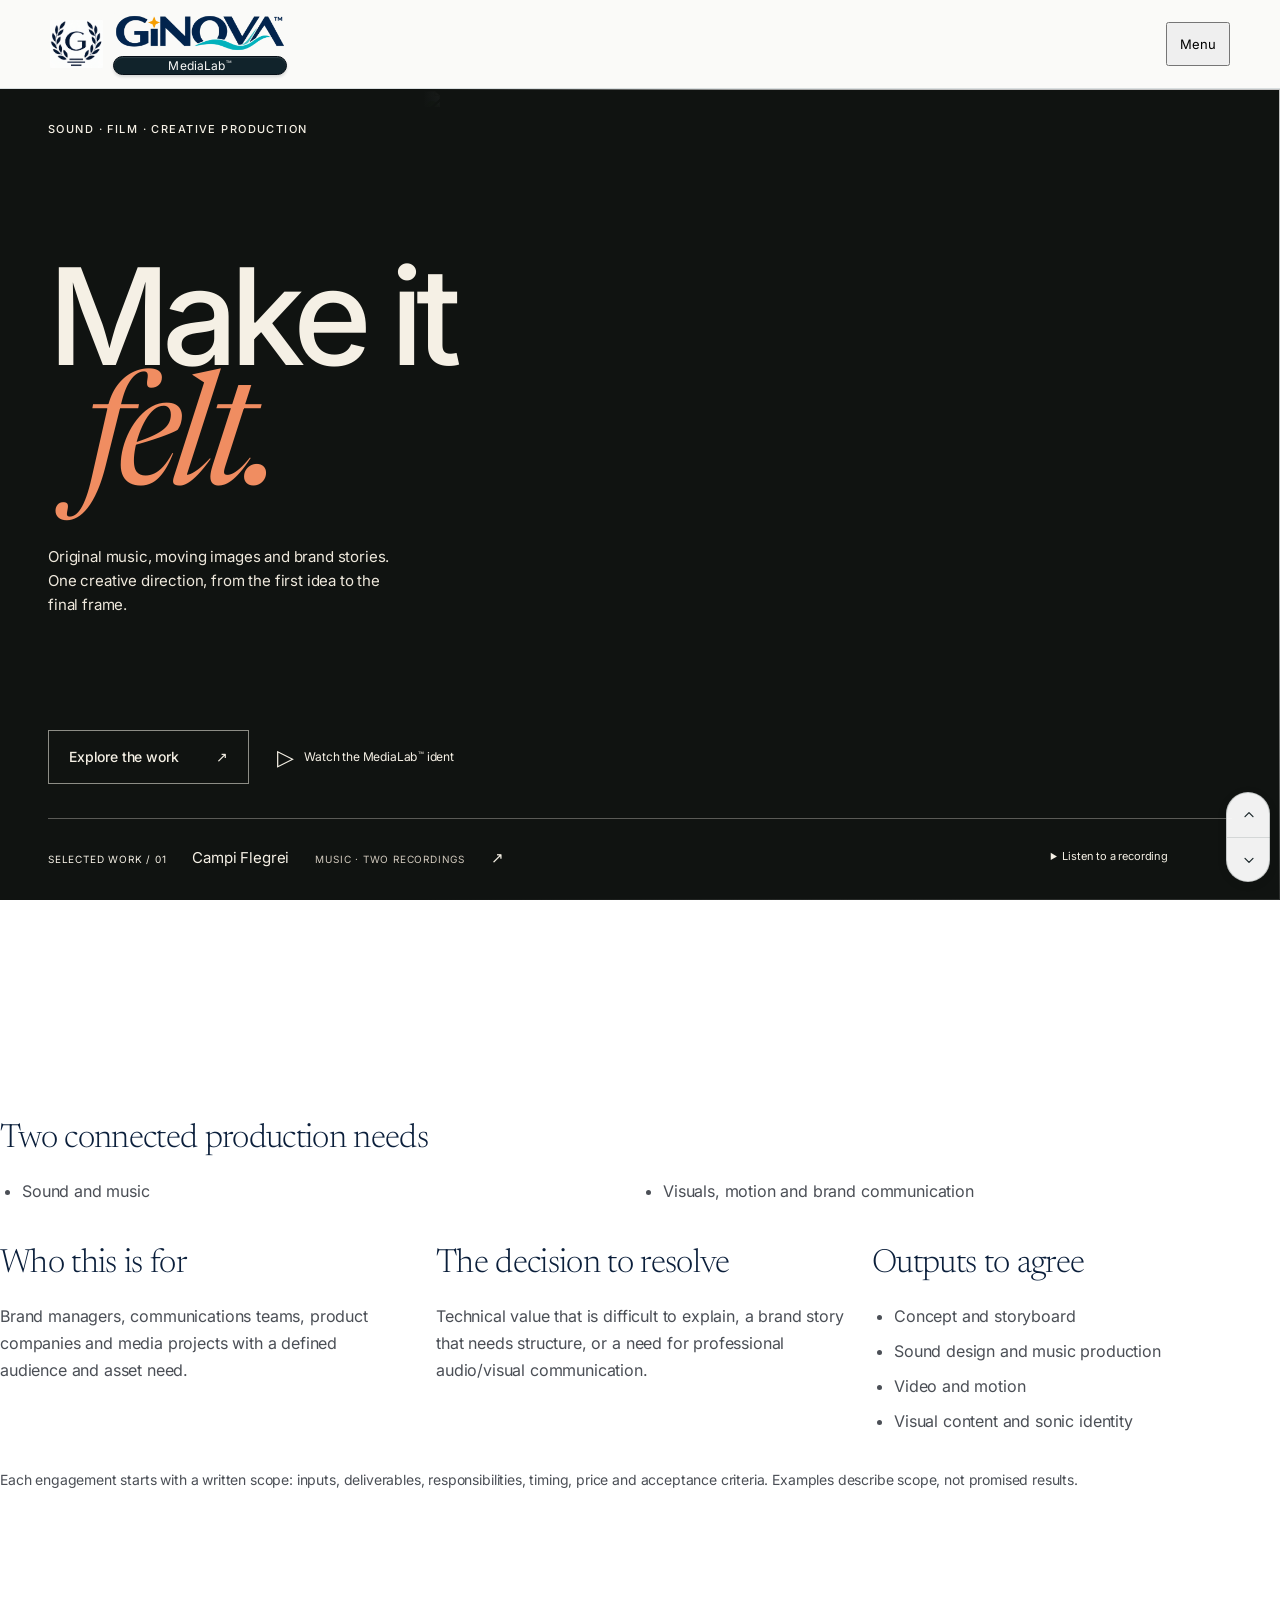
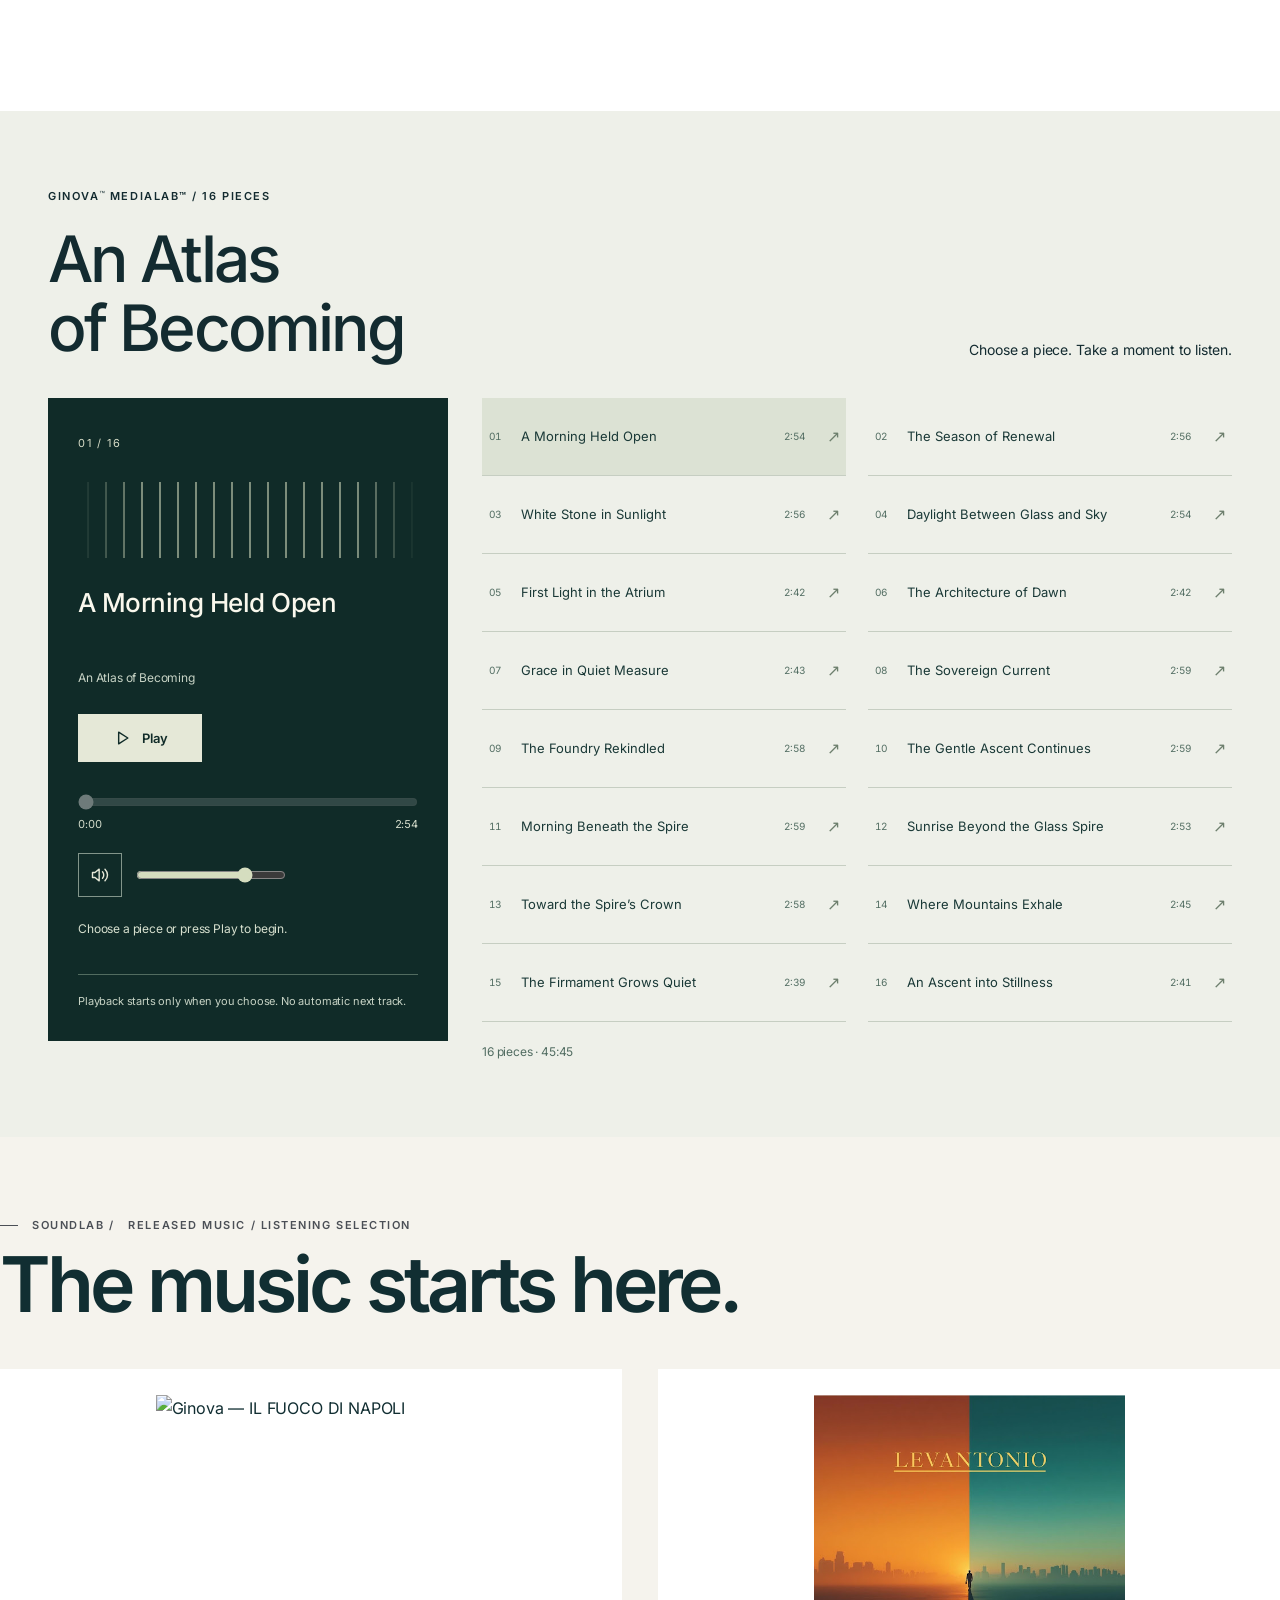
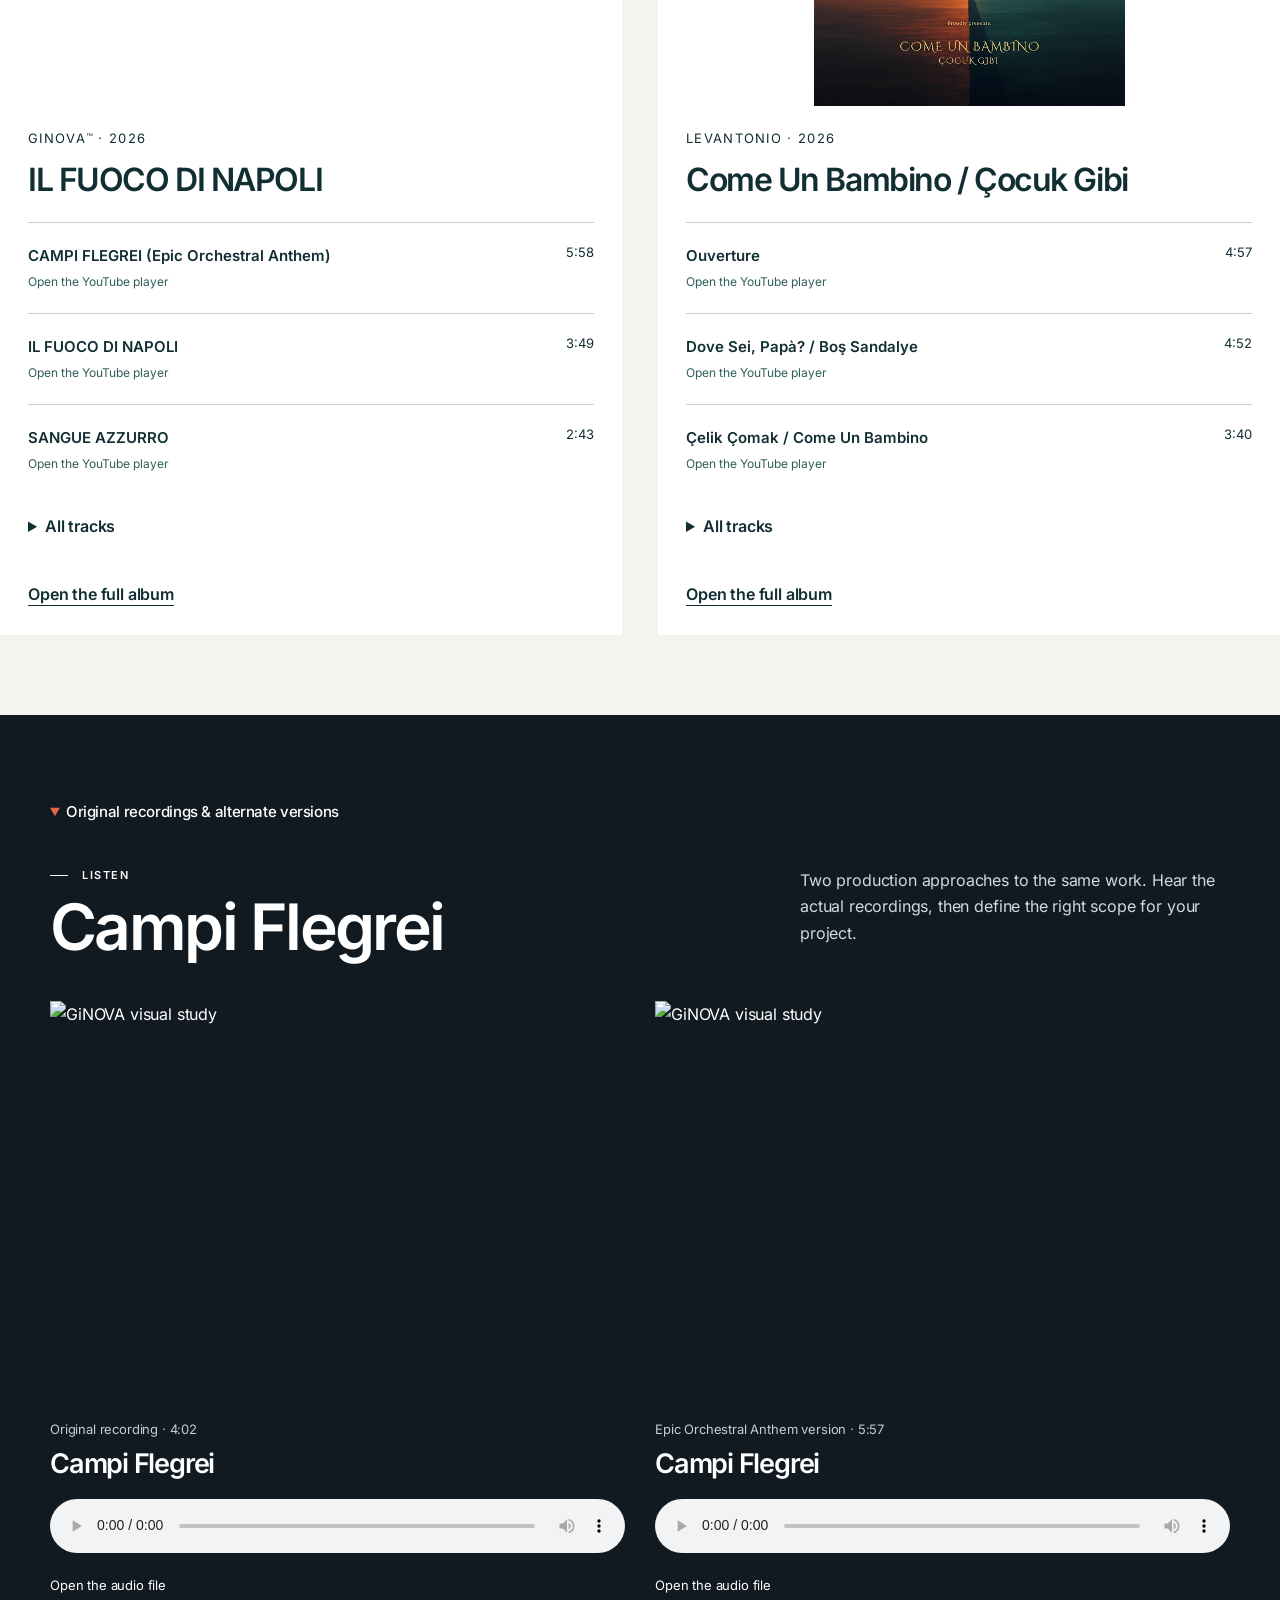
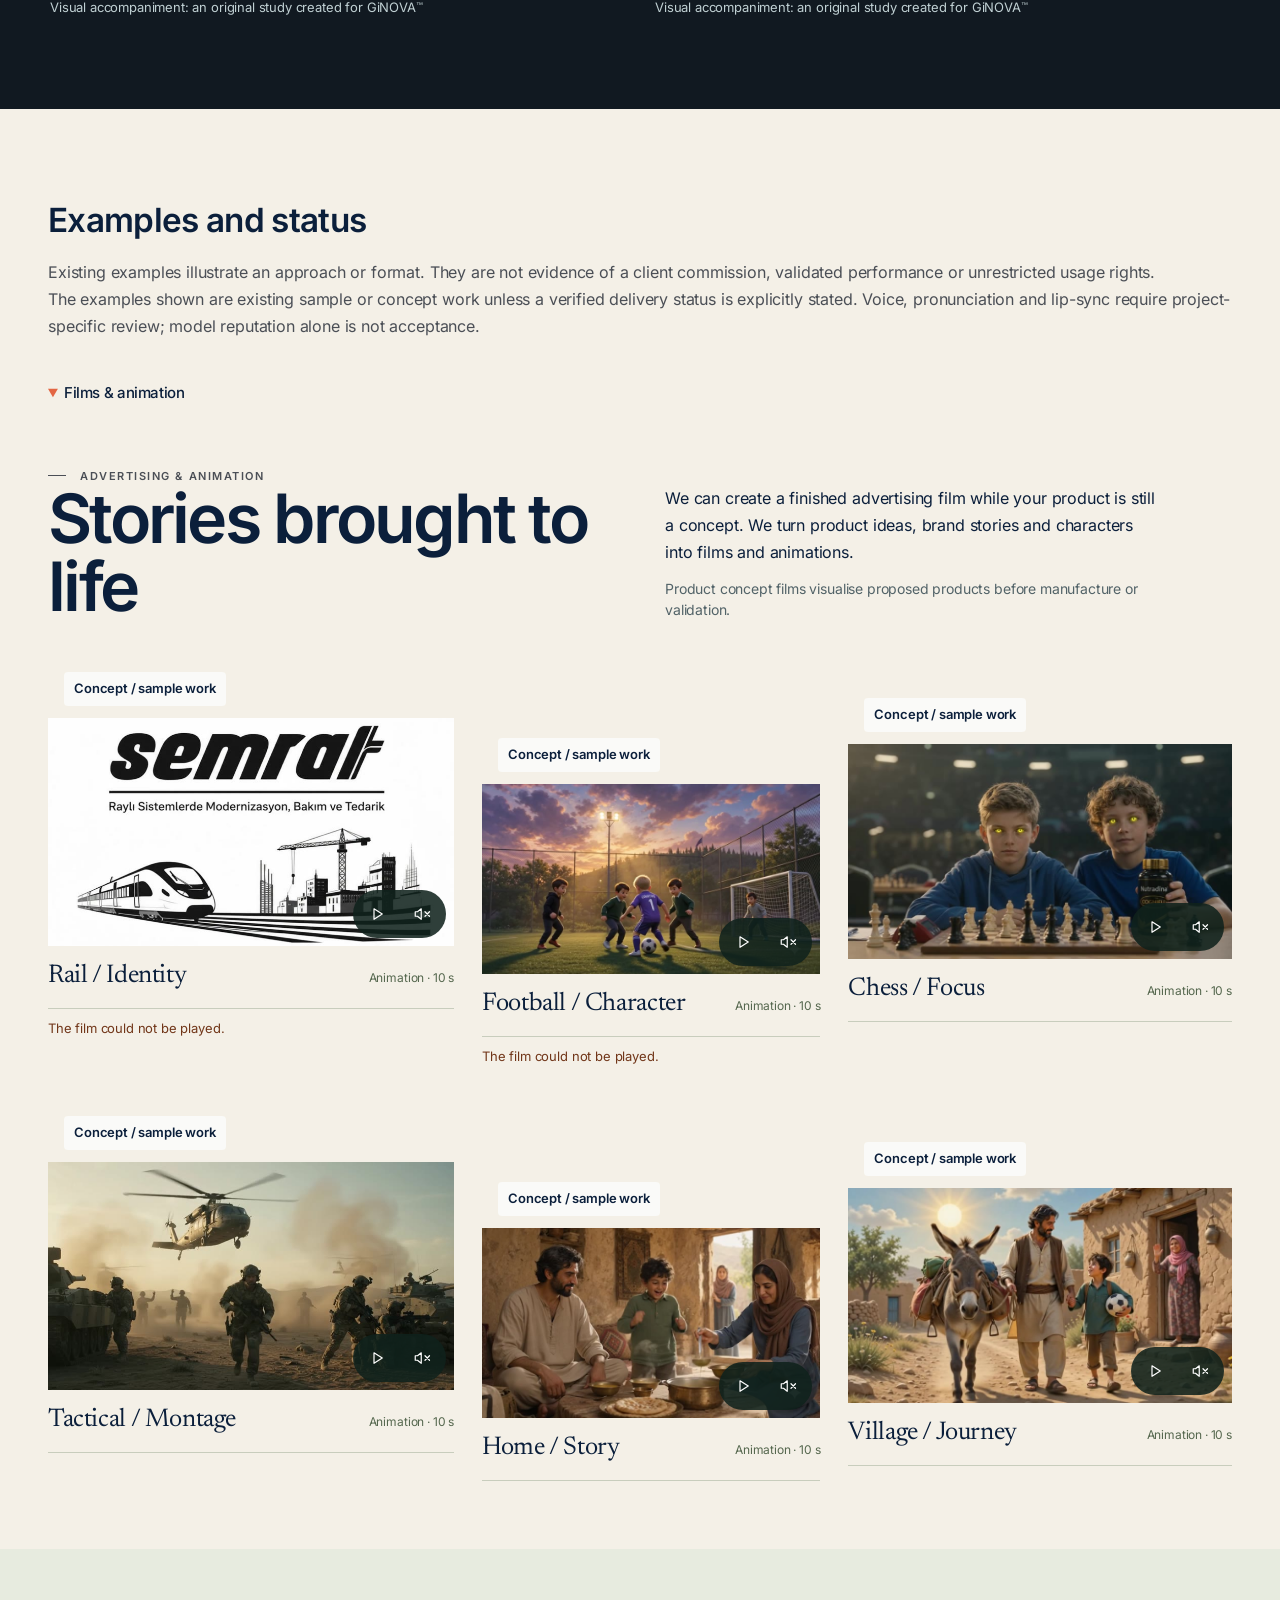
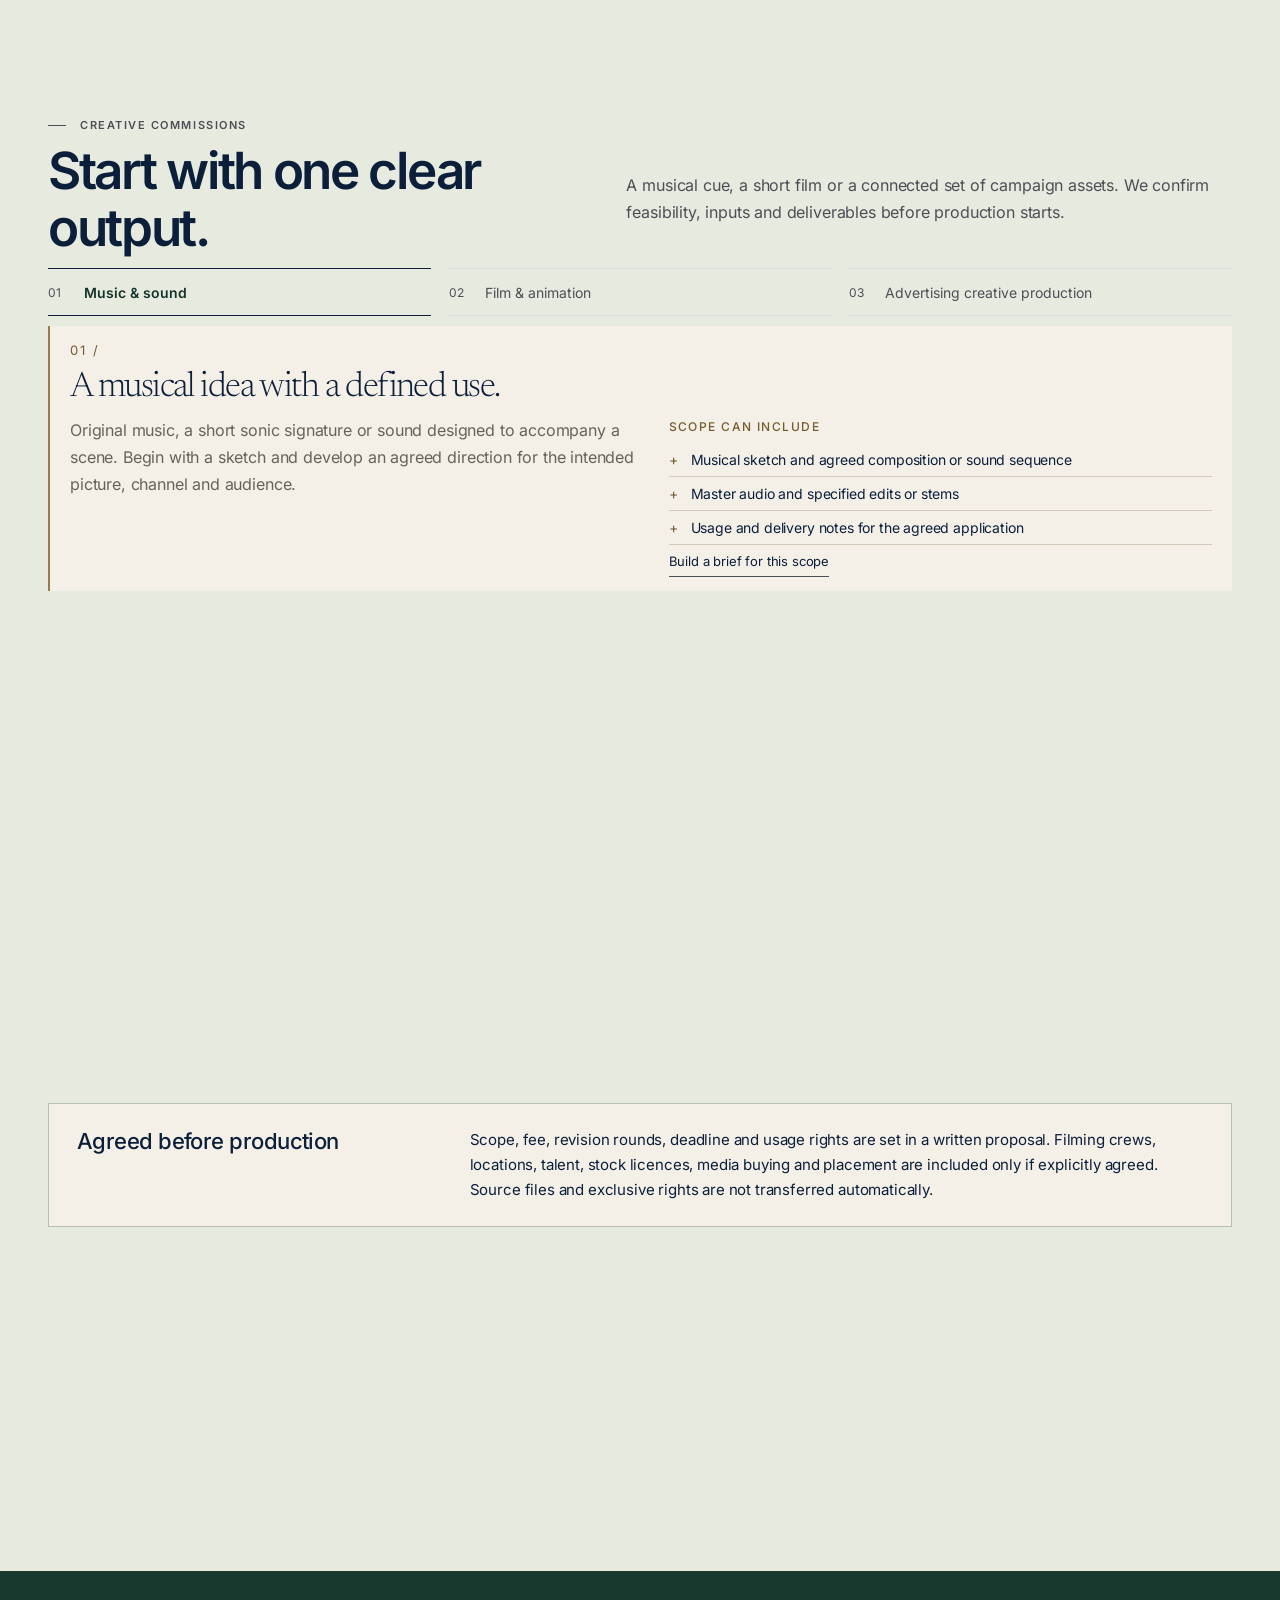
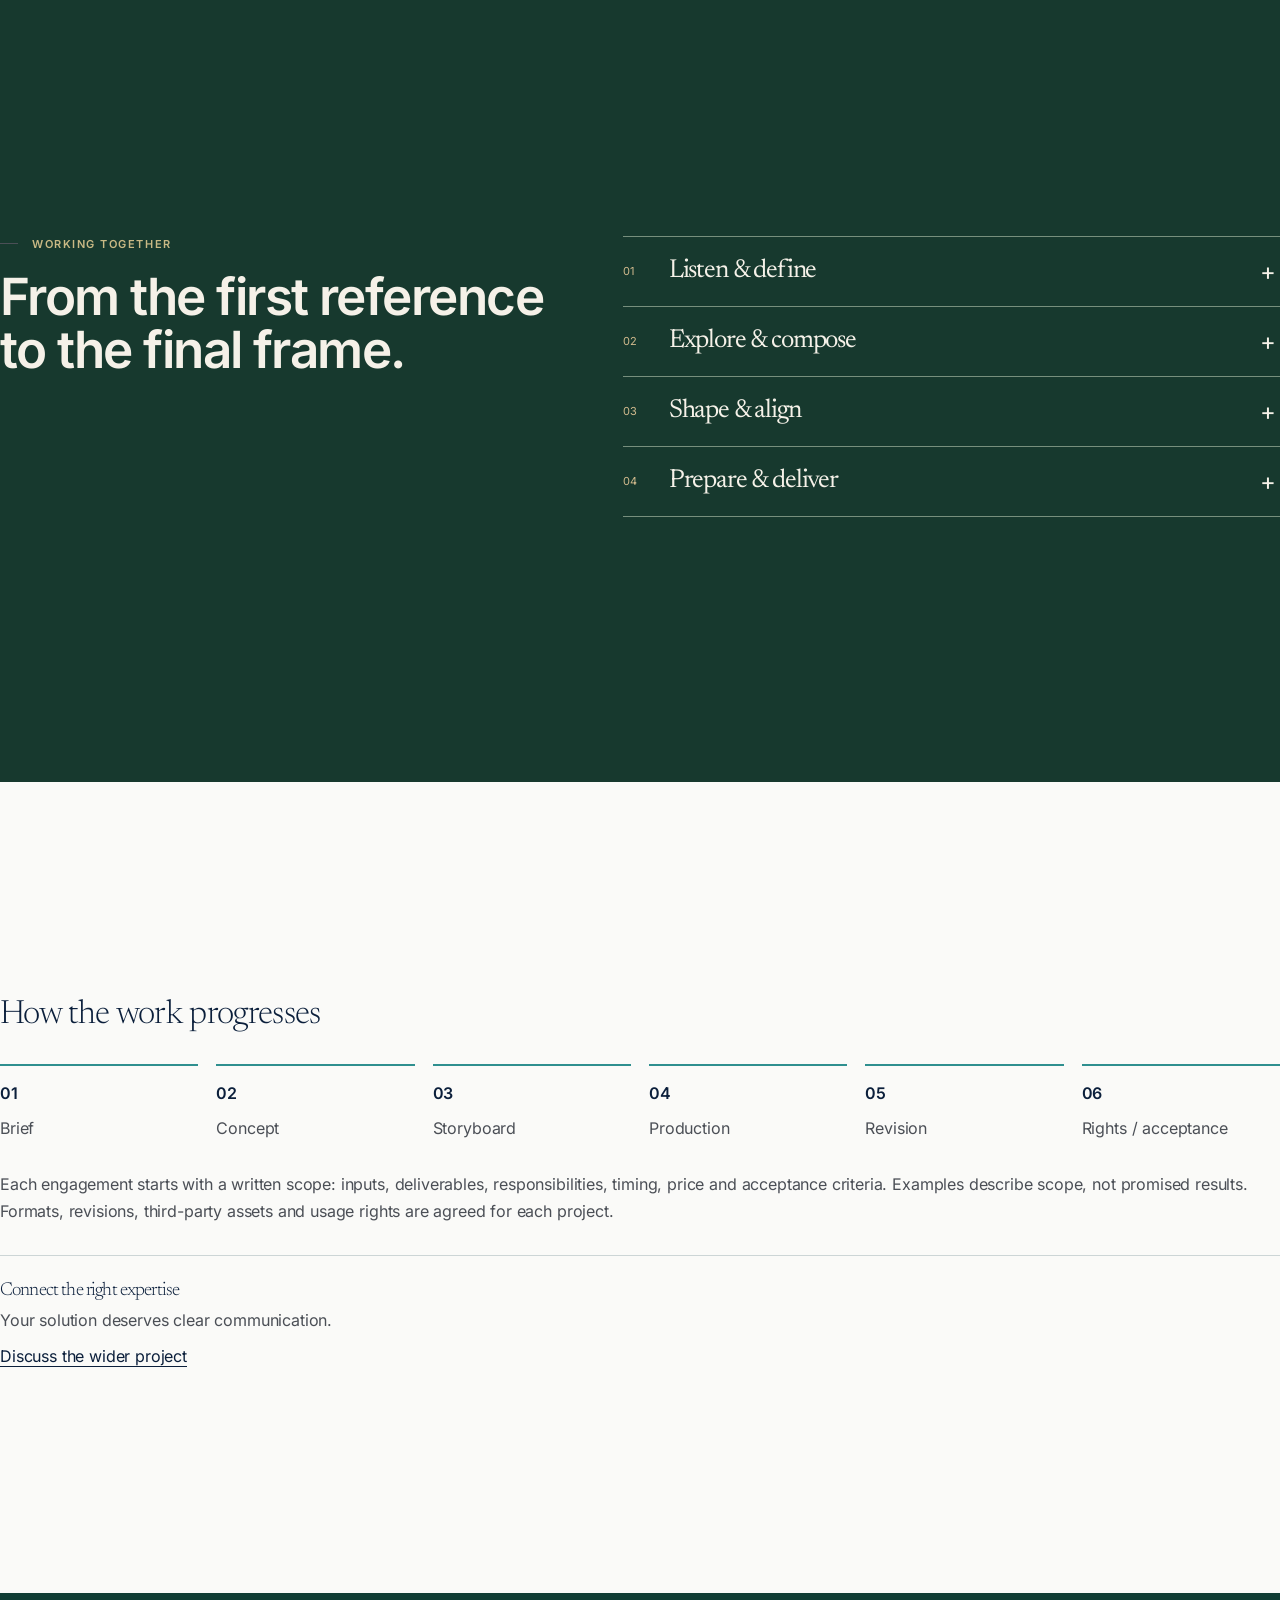
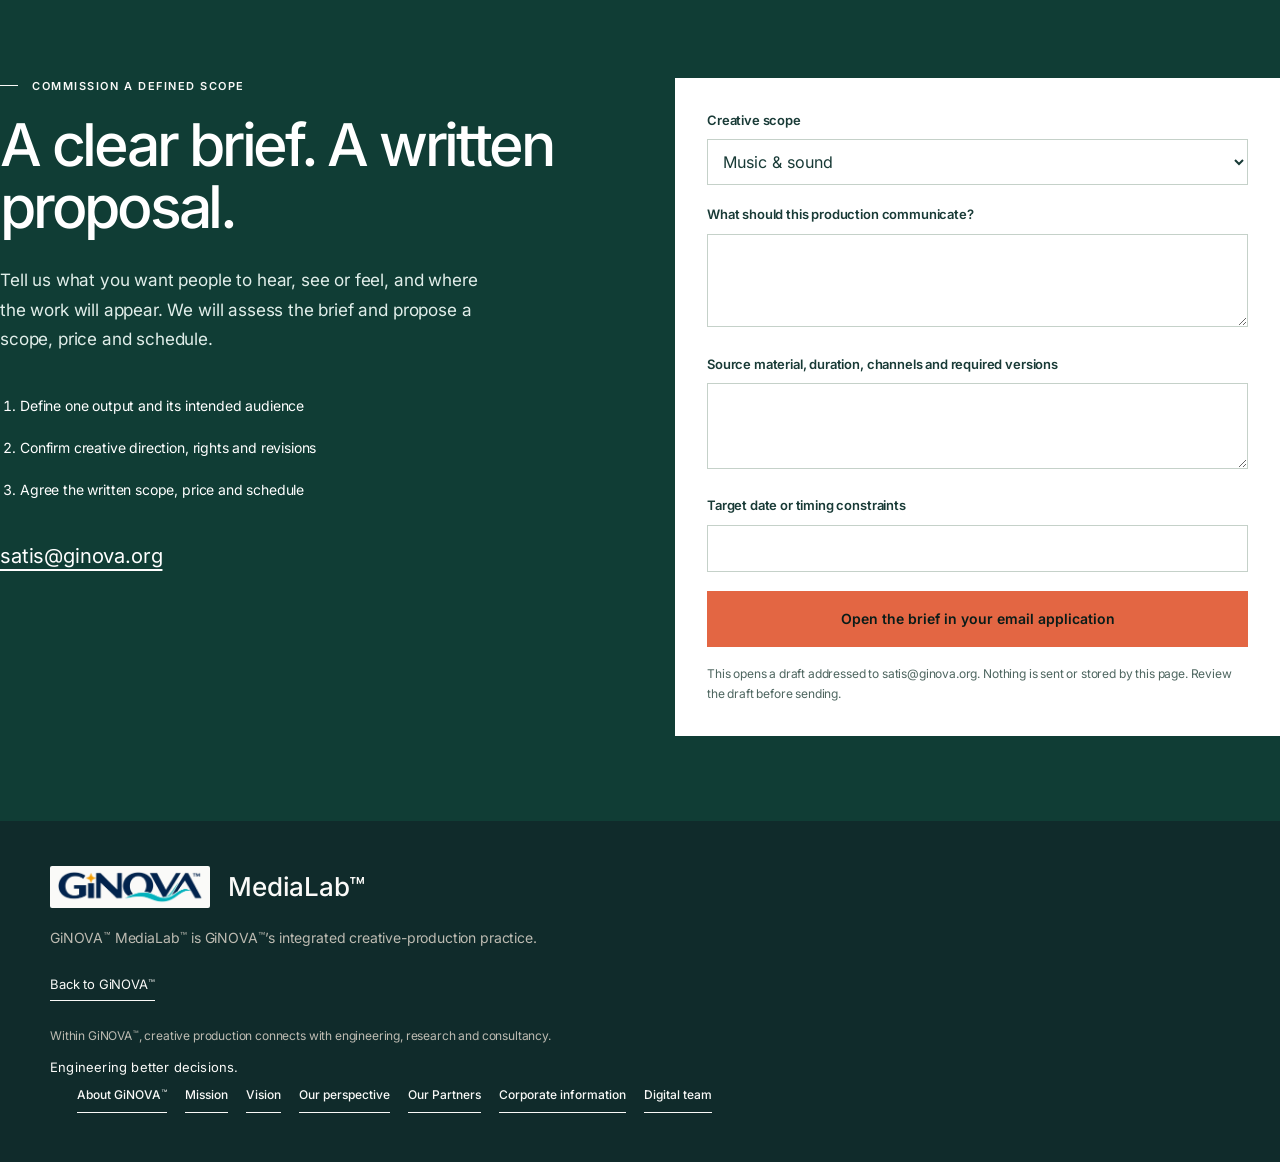
==== commit b7c1ad7b: "Elevate MediaLab landing and Campi Flegrei presentation" ====
--- a/index.html
+++ b/index.html
@@ -234,7 +234,7 @@
 @media(max-width:760px){.ms-boundary{grid-template-columns:1fr;gap:15px;padding:23px}.ms-descriptor{max-width:360px;font-size:14px}.sg-hero h1{font-size:clamp(82px,22vw,135px)}.sg-hero-bottom{gap:15px 25px}}
 </style><link rel="stylesheet" href="/assets/brand-lockup.css"><style>.sg-hero{padding:0}.sg-hero-copy{padding-top:48px;padding-bottom:36px}.sg-hero .eyebrow{margin-bottom:24px}.sg-actions{flex-direction:row;flex-wrap:wrap;align-items:center;gap:16px 22px;margin-top:22px;max-width:440px}.sg-actions a{flex:none;max-width:100%}.sg-primary{min-width:176px}.sg-quiet{white-space:normal;line-height:1.45}.sl-tabs button{width:100%;gap:18px;min-height:86px}.sl-tabs button>span:last-child{margin-left:0;margin-inline-start:0;flex:1;text-align:start}.sl-tabs .sl-tabno{flex:0 0 26px}.sg-hero-bottom{padding-bottom:24px}@media(max-width:760px){.sg-hero-copy{padding-top:38px;padding-bottom:30px}.sg-actions{gap:16px 20px}.sg-primary{min-width:165px}.sg-hero .eyebrow{margin-bottom:24px}}</style><link rel="stylesheet" href="/assets/section-elevator.css">
 <link rel="stylesheet" href="/assets/branch-hero-film.css"><link rel="stylesheet" href="/assets/medialab-presentation.css"><link rel="stylesheet" href="/assets/branch-header-geometry.css">
-<link rel="canonical" href="https://medialab.ginova.net/"><link rel="stylesheet" href="/assets/corporate-review.css"><link rel="stylesheet" href="/assets/uniform-typography.css"><style>html[data-locale-pending] body{visibility:hidden}</style><script>(()=>{const l=new URLSearchParams(location.search).get('lang');if(l&&/^(es|de|it|ar|ru|tr|zh|az|fr)(-|$)/i.test(l)){document.documentElement.setAttribute('data-locale-pending','');window.addEventListener('error',()=>document.documentElement.removeAttribute('data-locale-pending'),{once:true});setTimeout(()=>document.documentElement.removeAttribute('data-locale-pending'),3000)}})();</script><link rel="icon" type="image/svg+xml" href="/assets/brand-20261012/favicon.svg"><link rel="stylesheet" href="/assets/brand-20261012/identity.css"><script src="/assets/strategy-20261012/copy.js"></script><link rel="stylesheet" href="/assets/strategy-20261012/strategy.css"><meta name="theme-color" content="#0B1F3B"><meta property="og:type" content="website"><meta property="og:site_name" content="GiNOVA"><meta property="og:title" content="GiNOVA | Creative production for sound, film and brand stories."><meta property="og:description" content="GiNOVA MediaLab™ combines brand, technology and storytelling through sound, image and motion."><meta property="og:url" content="https://medialab.ginova.net/"><meta property="og:image" content="https://engineering.ginova.net/assets/media-trademark-20261012/share.png"><meta name="twitter:card" content="summary_large_image"><meta name="twitter:image" content="https://engineering.ginova.net/assets/media-trademark-20261012/share.png"><meta name="robots" content="index,follow"><script src="/assets/owner-redesign-20261012/copy.js"></script><link rel="stylesheet" href="/assets/owner-redesign-20261012/owner.css"><link rel="stylesheet" href="/assets/trademark-20261012/trademark.css?v=20261018-medialab-tm"><link rel="stylesheet" href="/assets/atlas-20261019/atlas-player.css"></head>
+<link rel="canonical" href="https://medialab.ginova.net/"><link rel="stylesheet" href="/assets/corporate-review.css"><link rel="stylesheet" href="/assets/uniform-typography.css"><style>html[data-locale-pending] body{visibility:hidden}</style><script>(()=>{const l=new URLSearchParams(location.search).get('lang');if(l&&/^(es|de|it|ar|ru|tr|zh|az|fr)(-|$)/i.test(l)){document.documentElement.setAttribute('data-locale-pending','');window.addEventListener('error',()=>document.documentElement.removeAttribute('data-locale-pending'),{once:true});setTimeout(()=>document.documentElement.removeAttribute('data-locale-pending'),3000)}})();</script><link rel="icon" type="image/svg+xml" href="/assets/brand-20261012/favicon.svg"><link rel="stylesheet" href="/assets/brand-20261012/identity.css"><script src="/assets/strategy-20261012/copy.js"></script><link rel="stylesheet" href="/assets/strategy-20261012/strategy.css"><meta name="theme-color" content="#0B1F3B"><meta property="og:type" content="website"><meta property="og:site_name" content="GiNOVA"><meta property="og:title" content="GiNOVA | Creative production for sound, film and brand stories."><meta property="og:description" content="GiNOVA MediaLab™ combines brand, technology and storytelling through sound, image and motion."><meta property="og:url" content="https://medialab.ginova.net/"><meta property="og:image" content="https://engineering.ginova.net/assets/media-trademark-20261012/share.png"><meta name="twitter:card" content="summary_large_image"><meta name="twitter:image" content="https://engineering.ginova.net/assets/media-trademark-20261012/share.png"><meta name="robots" content="index,follow"><script src="/assets/owner-redesign-20261012/copy.js"></script><link rel="stylesheet" href="/assets/owner-redesign-20261012/owner.css"><link rel="stylesheet" href="/assets/trademark-20261012/trademark.css?v=20261018-medialab-tm"><link rel="stylesheet" href="/assets/atlas-20261019/atlas-player.css"><link rel="stylesheet" href="/assets/medialab-20261022/presentation.css"></head>
 <body data-gn-site="medialab"><a class="skip" href="#top">Skip to content</a><header class="ginova-branch-header">
   <div class="wrap nav">
     <a class="brand ginova-brand-lockup" href="https://ginova.org/" aria-label="GiNOVA — home" data-route="https://ginova.org/">
@@ -247,7 +247,16 @@
     <button type="button" class="header-contact-icon" onclick="document.getElementById('enquiry').scrollIntoView()" data-header-contact aria-label="Contact" title="Contact"><svg viewbox="0 0 16 16" aria-hidden="true" focusable="false"><circle cx="8" cy="4" r="1.6"></circle><circle cx="4.5" cy="11" r="1.6"></circle><circle cx="11.5" cy="11" r="1.6"></circle></svg><span class="header-contact-tooltip" aria-hidden="true">Contact</span></button>
     <a data-strategy="common.about" href="https://ginova.org/#gn-company-overview">About</a><a data-strategy="common.contact" href="#enquiry">Contact</a></nav>
   </div>
-</header><main id="top" tabindex="-1" class="soundlab-gallery-page"><section class="sg-hero"><div class="sg-hero-art" aria-hidden="true"><img src="/assets/soundlab-studies/study-1.webp" alt="" width="1254" height="1254" fetchpriority="high"></div><div class="wrap ms-hero-grid"><div class="sg-hero-copy"><h1 data-strategy="medialab.hero" class="gn-strategy-hero-title">Creative production for sound, film and brand stories.</h1><p data-strategy="medialab.lead" class="ms-descriptor gn-strategy-hero-lead">GiNOVA MediaLab™ combines brand, technology and storytelling through sound, image and motion.</p><div class="sg-hero-sample ms-listening-selection"><div class="ms-music-row"><div class="ms-track-picker"><button type="button" id="medialab-track" aria-haspopup="listbox" aria-expanded="false" aria-controls="medialab-track-list" aria-label="Choose a track: End of the Century"><svg viewbox="0 0 24 24" aria-hidden="true" focusable="false"><path d="M9 18V5l11-2v13M9 8l11-2"></path><ellipse cx="6" cy="18" rx="3" ry="2"></ellipse><ellipse cx="17" cy="16" rx="3" ry="2"></ellipse></svg><bdi class="ms-current-track" dir="ltr">End of the Century</bdi><svg viewbox="0 0 24 24" aria-hidden="true" focusable="false"><path d="m6 9 6 6 6-6"></path></svg></button><div id="medialab-track-list" role="listbox" aria-label="Choose a track" hidden><button type="button" role="option" id="medialab-option-0" data-track="0" data-source="/assets/audio/end-of-the-century-2026-edit-remastered.mp3" data-title="End of the Century (2026 EDIT) (Remastered)" data-artist="ginova" data-duration="3:33" aria-selected="true"><bdi dir="ltr">End of the Century (2026 EDIT) (Remastered)</bdi><time>3:33</time></button><button type="button" role="option" id="medialab-option-1" data-track="1" data-source="/assets/audio/epic-disco-sax-sunset.mp3" data-title="Epic Disco Sax Sunset" data-artist="ginova" data-duration="3:34" aria-selected="false"><bdi dir="ltr">Epic Disco Sax Sunset</bdi><time>3:34</time></button><button type="button" role="option" id="medialab-option-2" data-track="2" data-source="/assets/audio/what-remains.mp3" data-title="What Remains" data-artist="ginova" data-duration="5:49" aria-selected="false"><bdi dir="ltr">What Remains</bdi><time>5:49</time></button><button type="button" role="option" id="medialab-option-3" data-track="3" data-source="/assets/audio/moscoff.mp3" data-title="Moscoff" data-artist="ginova" data-duration="4:08" aria-selected="false"><bdi dir="ltr">Moscoff</bdi><time>4:08</time></button><button type="button" role="option" id="medialab-option-4" data-track="4" data-source="/assets/audio/gaza.mp3" data-title="Gaza" data-artist="ginova" data-duration="3:54" aria-selected="false"><bdi dir="ltr">Gaza</bdi><time>3:54</time></button></div></div><button type="button" class="ms-icon-button" id="medialab-music-toggle" aria-label="Pause music" title="Pause music" hidden><svg viewbox="0 0 24 24" aria-hidden="true" focusable="false"><path d="M9 5v14M15 5v14"></path></svg></button></div><audio hidden id="medialab-audio" preload="none" aria-label="Play: End of the Century (2026 EDIT) (Remastered) — ginova — 3:33"><source src="/assets/audio/end-of-the-century-2026-edit-remastered.mp3" type="audio/mpeg"></source></audio><p class="ms-selected-recording sr-only" aria-live="polite"><bdi class="ms-track-title" dir="ltr">End of the Century (2026 EDIT) (Remastered)</bdi><span class="ms-track-meta"><bdi class="ms-track-artist" dir="ltr">ginova</bdi> · <time class="ms-track-duration" datetime="PT3M33S">3:33</time></span></p><p class="media-error" hidden data-t="media.error">This browser could not open the recording. You can open the audio file directly.</p><a class="ms-audio-fallback" href="/assets/audio/end-of-the-century-2026-edit-remastered.mp3" hidden data-t="media.fallback">Open the audio file</a></div><div class="sg-actions"><a data-strategy="medialab.cta" href="#enquiry" class="sg-primary">Share your creative project</a></div></div><div class="ms-brand-film-wrap"><figure class="branch-hero-film" data-branch-film="soundlab" data-film-base="/assets/media-trademark-20261012/welcome/"><div class="branch-film-screen"><video muted autoplay loop playsinline preload="metadata" width="1280" height="720" poster="/assets/media-trademark-20261012/welcome/soundlab.jpg" aria-label="Original GiNOVA SoundLab animation" data-aria="ms.film.label"></video><div class="branch-film-controls"><button type="button" class="ms-icon-button" data-film-toggle aria-label="Pause animation" title="Pause animation"><svg viewbox="0 0 24 24" aria-hidden="true" focusable="false"><path d="M9 5v14M15 5v14"></path></svg></button><button type="button" class="ms-icon-button" data-film-sound aria-label="Sound on" title="Sound on" aria-pressed="false"><svg viewbox="0 0 24 24" aria-hidden="true" focusable="false"><path d="m11 5-5 4H3v6h3l5 4Z"></path><path d="m16 9 6 6m0-6-6 6"></path></svg></button></div></div><span class="branch-film-status sr-only" role="status" aria-live="polite"></span><p class="branch-film-motto" hidden data-approved-motto></p></figure></div></div></section><section class="gn-strategy-brief" id="gn-service-brief"><div class="wrap"><div class="gn-strategy-needs"><h2 data-strategy="medialab.needsTitle">Two connected production needs</h2><ul><li data-strategy="medialab.needs.0">Sound and music</li><li data-strategy="medialab.needs.1">Visuals, motion and brand communication</li></ul></div><div class="gn-strategy-brief-grid"><article><h2 data-strategy="common.buyer">Who this is for</h2><p data-strategy="medialab.buyer">Brand managers, communications teams, product companies and media projects with a defined audience and asset need.</p></article><article><h2 data-strategy="common.problem">The decision to resolve</h2><p data-strategy="medialab.problem">Technical value that is difficult to explain, a brand story that needs structure, or a need for professional audio/visual communication.</p></article><article><h2 data-strategy="common.deliverables">Outputs to agree</h2><ul><li data-strategy="medialab.deliverables.0">Concept and storyboard</li><li data-strategy="medialab.deliverables.1">Sound design and music production</li><li data-strategy="medialab.deliverables.2">Video and motion</li><li data-strategy="medialab.deliverables.3">Visual content and sonic identity</li></ul></article></div><p data-strategy="common.scope" class="gn-strategy-note">Each engagement starts with a written scope: inputs, deliverables, responsibilities, timing, price and acceptance criteria. Examples describe scope, not promised results.</p></div></section><section class="atlas-album" id="atlas-album" aria-labelledby="atlas-album-title" translate="no"><div class="atlas-inner"><div class="atlas-heading"><div><p class="atlas-kicker" data-atlas-copy="kicker">GiNOVA MediaLab™ / 16 pieces</p><h2 id="atlas-album-title"><bdi lang="en" dir="ltr">An Atlas<br>of Becoming</bdi></h2></div><p class="atlas-intro" data-atlas-copy="intro">Choose a piece. Take a moment to listen.</p></div><div class="atlas-layout"><div class="atlas-console"><span class="atlas-current-number" dir="ltr">01 / 16</span><div class="atlas-cover-lines" aria-hidden="true"></div><bdi class="atlas-current-title" lang="en" dir="ltr">A Morning Held Open</bdi><p class="atlas-album-name" lang="en" dir="ltr">An Atlas of Becoming</p><audio id="atlas-audio" preload="none" hidden></audio><div class="atlas-transport"><button class="atlas-play" type="button"><svg viewBox="0 0 24 24" aria-hidden="true"></svg><span>Play</span></button></div><div class="atlas-timeline"><input class="atlas-seek" type="range" min="0" max="1" value="0" step="0.1" disabled aria-label="Seek"><div class="atlas-time"><span class="atlas-position">0:00</span><span class="atlas-duration">0:00</span></div></div><div class="atlas-volume-row"><button class="atlas-mute" type="button" aria-label="Mute" aria-pressed="false"><svg viewBox="0 0 24 24" aria-hidden="true"></svg></button><input class="atlas-volume" type="range" min="0" max="1" step="0.01" value="0.75" aria-label="Volume"></div><p class="atlas-status" role="status" aria-live="polite" aria-atomic="true">Choose a piece or press Play to begin.</p><p class="atlas-policy" data-atlas-copy="policy">Playback starts only when you choose. No automatic next track.</p></div><div><ol class="atlas-tracks" aria-label="An Atlas of Becoming"></ol><p class="atlas-summary" data-atlas-copy="summary">16 pieces · 45:45</p></div></div><noscript>Enable JavaScript to choose and play an album track.</noscript></div></section>
+</header><main id="top" tabindex="-1" class="soundlab-gallery-page"><section class="sg-hero ml-opening" aria-labelledby="ml-title">
+ <div class="ml-art" aria-hidden="true"><img src="/assets/soundlab-studies/study-1.webp" alt="" width="1254" height="1254" fetchpriority="high"></div>
+ <div class="ml-opening-inner">
+  <p class="ml-eyebrow" data-ml-copy="discipline">SOUND · FILM · CREATIVE PRODUCTION</p>
+  <div class="ml-title-row"><div class="ml-title-copy"><h1 id="ml-title"><span data-ml-copy="title1">Make it</span><em data-ml-copy="title2">felt.</em></h1><p class="ml-lead" data-ml-copy="lead">Original music, moving images and brand stories. One creative direction, from the first idea to the final frame.</p></div></div>
+  <div class="ml-opening-actions"><a class="ml-main-link" href="/work/campi-flegrei/" data-ml-project-link><span data-ml-copy="explore">Explore the work</span><span aria-hidden="true">↗</span></a><a class="ml-ident-link" href="/assets/media-trademark-20261012/welcome/soundlab.mp4" data-ml-open-ident><span class="ml-play-glyph" aria-hidden="true">▷</span><span data-ml-copy="ident">Watch the MediaLab ident</span></a></div>
+  <div class="ml-opening-foot"><a href="/work/campi-flegrei/" data-ml-project-link class="ml-feature-link"><span class="ml-index" data-ml-copy="featured">SELECTED WORK / 01</span><span>Campi Flegrei</span><span class="ml-feature-meta" data-ml-copy="projectType">MUSIC · TWO RECORDINGS</span><span aria-hidden="true">↗</span></a><details class="ml-listen"><summary data-ml-copy="listen">Listen to a recording</summary><div class="sg-hero-sample ms-listening-selection"><div class="ms-music-row"><div class="ms-track-picker"><button type="button" id="medialab-track" aria-haspopup="listbox" aria-expanded="false" aria-controls="medialab-track-list" aria-label="Choose a track: End of the Century"><svg viewbox="0 0 24 24" aria-hidden="true" focusable="false"><path d="M9 18V5l11-2v13M9 8l11-2"></path><ellipse cx="6" cy="18" rx="3" ry="2"></ellipse><ellipse cx="17" cy="16" rx="3" ry="2"></ellipse></svg><bdi class="ms-current-track" dir="ltr">End of the Century</bdi><svg viewbox="0 0 24 24" aria-hidden="true" focusable="false"><path d="m6 9 6 6 6-6"></path></svg></button><div id="medialab-track-list" role="listbox" aria-label="Choose a track" hidden><button type="button" role="option" id="medialab-option-0" data-track="0" data-source="/assets/audio/end-of-the-century-2026-edit-remastered.mp3" data-title="End of the Century (2026 EDIT) (Remastered)" data-artist="ginova" data-duration="3:33" aria-selected="true"><bdi dir="ltr">End of the Century (2026 EDIT) (Remastered)</bdi><time>3:33</time></button><button type="button" role="option" id="medialab-option-1" data-track="1" data-source="/assets/audio/epic-disco-sax-sunset.mp3" data-title="Epic Disco Sax Sunset" data-artist="ginova" data-duration="3:34" aria-selected="false"><bdi dir="ltr">Epic Disco Sax Sunset</bdi><time>3:34</time></button><button type="button" role="option" id="medialab-option-2" data-track="2" data-source="/assets/audio/what-remains.mp3" data-title="What Remains" data-artist="ginova" data-duration="5:49" aria-selected="false"><bdi dir="ltr">What Remains</bdi><time>5:49</time></button><button type="button" role="option" id="medialab-option-3" data-track="3" data-source="/assets/audio/moscoff.mp3" data-title="Moscoff" data-artist="ginova" data-duration="4:08" aria-selected="false"><bdi dir="ltr">Moscoff</bdi><time>4:08</time></button><button type="button" role="option" id="medialab-option-4" data-track="4" data-source="/assets/audio/gaza.mp3" data-title="Gaza" data-artist="ginova" data-duration="3:54" aria-selected="false"><bdi dir="ltr">Gaza</bdi><time>3:54</time></button></div></div><button type="button" class="ms-icon-button" id="medialab-music-toggle" aria-label="Pause music" title="Pause music" hidden><svg viewbox="0 0 24 24" aria-hidden="true" focusable="false"><path d="M9 5v14M15 5v14"></path></svg></button></div><audio hidden id="medialab-audio" preload="none" aria-label="Play: End of the Century (2026 EDIT) (Remastered) — ginova — 3:33"><source src="/assets/audio/end-of-the-century-2026-edit-remastered.mp3" type="audio/mpeg"></source></audio><p class="ms-selected-recording sr-only" aria-live="polite"><bdi class="ms-track-title" dir="ltr">End of the Century (2026 EDIT) (Remastered)</bdi><span class="ms-track-meta"><bdi class="ms-track-artist" dir="ltr">ginova</bdi> · <time class="ms-track-duration" datetime="PT3M33S">3:33</time></span></p><p class="media-error" hidden data-t="media.error">This browser could not open the recording. You can open the audio file directly.</p><a class="ms-audio-fallback" href="/assets/audio/end-of-the-century-2026-edit-remastered.mp3" hidden data-t="media.fallback">Open the audio file</a></div><noscript><audio controls preload="none" src="/assets/audio/end-of-the-century-2026-edit-remastered.mp3"></audio></noscript></details></div>
+ </div>
+ <dialog class="ml-ident-dialog" id="ml-ident-dialog" aria-labelledby="ml-ident-title"><div class="ml-dialog-head"><h2 id="ml-ident-title" data-ml-copy="ident">Watch the MediaLab ident</h2><button type="button" data-ml-close-ident><span data-ml-copy="close">Close film</span><span aria-hidden="true"> ×</span></button></div><figure class="branch-hero-film" data-branch-film="soundlab" data-ml-film-manual data-film-base="/assets/media-trademark-20261012/welcome/"><div class="branch-film-screen"><video muted playsinline preload="none" width="1280" height="720" poster="/assets/media-trademark-20261012/welcome/soundlab.jpg" aria-label="Original GiNOVA SoundLab animation" data-aria="ms.film.label"></video><div class="branch-film-controls"><button type="button" class="ms-icon-button" data-film-toggle aria-label="Pause animation" title="Pause animation"><svg viewbox="0 0 24 24" aria-hidden="true" focusable="false"><path d="M9 5v14M15 5v14"></path></svg></button><button type="button" class="ms-icon-button" data-film-sound aria-label="Sound on" title="Sound on" aria-pressed="false"><svg viewbox="0 0 24 24" aria-hidden="true" focusable="false"><path d="m11 5-5 4H3v6h3l5 4Z"></path><path d="m16 9 6 6m0-6-6 6"></path></svg></button></div></div><span class="branch-film-status sr-only" role="status" aria-live="polite"></span><p class="branch-film-motto" hidden data-approved-motto></p></figure></dialog>
+</section><section class="gn-strategy-brief" id="gn-service-brief"><div class="wrap"><div class="gn-strategy-needs"><h2 data-strategy="medialab.needsTitle">Two connected production needs</h2><ul><li data-strategy="medialab.needs.0">Sound and music</li><li data-strategy="medialab.needs.1">Visuals, motion and brand communication</li></ul></div><div class="gn-strategy-brief-grid"><article><h2 data-strategy="common.buyer">Who this is for</h2><p data-strategy="medialab.buyer">Brand managers, communications teams, product companies and media projects with a defined audience and asset need.</p></article><article><h2 data-strategy="common.problem">The decision to resolve</h2><p data-strategy="medialab.problem">Technical value that is difficult to explain, a brand story that needs structure, or a need for professional audio/visual communication.</p></article><article><h2 data-strategy="common.deliverables">Outputs to agree</h2><ul><li data-strategy="medialab.deliverables.0">Concept and storyboard</li><li data-strategy="medialab.deliverables.1">Sound design and music production</li><li data-strategy="medialab.deliverables.2">Video and motion</li><li data-strategy="medialab.deliverables.3">Visual content and sonic identity</li></ul></article></div><p data-strategy="common.scope" class="gn-strategy-note">Each engagement starts with a written scope: inputs, deliverables, responsibilities, timing, price and acceptance criteria. Examples describe scope, not promised results.</p></div></section><section class="atlas-album" id="atlas-album" aria-labelledby="atlas-album-title" translate="no"><div class="atlas-inner"><div class="atlas-heading"><div><p class="atlas-kicker" data-atlas-copy="kicker">GiNOVA MediaLab™ / 16 pieces</p><h2 id="atlas-album-title"><bdi lang="en" dir="ltr">An Atlas<br>of Becoming</bdi></h2></div><p class="atlas-intro" data-atlas-copy="intro">Choose a piece. Take a moment to listen.</p></div><div class="atlas-layout"><div class="atlas-console"><span class="atlas-current-number" dir="ltr">01 / 16</span><div class="atlas-cover-lines" aria-hidden="true"></div><bdi class="atlas-current-title" lang="en" dir="ltr">A Morning Held Open</bdi><p class="atlas-album-name" lang="en" dir="ltr">An Atlas of Becoming</p><audio id="atlas-audio" preload="none" hidden></audio><div class="atlas-transport"><button class="atlas-play" type="button"><svg viewBox="0 0 24 24" aria-hidden="true"></svg><span>Play</span></button></div><div class="atlas-timeline"><input class="atlas-seek" type="range" min="0" max="1" value="0" step="0.1" disabled aria-label="Seek"><div class="atlas-time"><span class="atlas-position">0:00</span><span class="atlas-duration">0:00</span></div></div><div class="atlas-volume-row"><button class="atlas-mute" type="button" aria-label="Mute" aria-pressed="false"><svg viewBox="0 0 24 24" aria-hidden="true"></svg></button><input class="atlas-volume" type="range" min="0" max="1" step="0.01" value="0.75" aria-label="Volume"></div><p class="atlas-status" role="status" aria-live="polite" aria-atomic="true">Choose a piece or press Play to begin.</p><p class="atlas-policy" data-atlas-copy="policy">Playback starts only when you choose. No automatic next track.</p></div><div><ol class="atlas-tracks" aria-label="An Atlas of Becoming"></ol><p class="atlas-summary" data-atlas-copy="summary">16 pieces · 45:45</p></div></div><noscript>Enable JavaScript to choose and play an album track.</noscript></div></section>
 <section class="album-showcase" id="released-music"><div class="wrap"><p class="eyebrow"><bdi dir="ltr">SoundLab / </bdi><span data-t="album.eyebrow">RELEASED MUSIC / LISTENING SELECTION</span></p><h2 data-t="album.title">The music starts here.</h2><div class="album-grid"><article class="album-card"><img src="/assets/media-trademark-20261012/napoli.webp" alt="Ginova — IL FUOCO DI NAPOLI" loading="lazy"><div class="album-copy"><p class="album-artist">Ginova · 2026</p><h3>IL FUOCO DI NAPOLI</h3><ol class="album-tracks"><li><button class="track-select" data-video="h3rytbMZwrc" data-title="CAMPI FLEGREI (Epic Orchestral Anthem)"><span>CAMPI FLEGREI (Epic Orchestral Anthem)</span><time>5:58</time><small data-t="album.open">Open the YouTube player</small></button></li><li><button class="track-select" data-video="RVJRnFvtEKI" data-title="IL FUOCO DI NAPOLI"><span>IL FUOCO DI NAPOLI</span><time>3:49</time><small data-t="album.open">Open the YouTube player</small></button></li><li><button class="track-select" data-video="fulIu8fTLVE" data-title="SANGUE AZZURRO"><span>SANGUE AZZURRO</span><time>2:43</time><small data-t="album.open">Open the YouTube player</small></button></li></ol><details class="album-more"><summary data-t="album.more">All tracks</summary><ol class="album-tracks" start="4"><li><button class="track-select" data-video="waJKYJXny_c" data-title="REGINA DEL GOLFO"><span>REGINA DEL GOLFO</span><time>3:26</time><small data-t="album.open">Open the YouTube player</small></button></li></ol></details><a class="album-link" href="https://music.youtube.com/playlist?list=OLAK5uy_mT7oOmOXNSpKWwzxPKgs_seKzJVBgW4OI" target="_blank" rel="noopener noreferrer" data-t="album.full">Open the full album</a></div></article><article class="album-card"><img src="/assets/covers/come-un-bambino.jpg" alt="Levantonio — Come Un Bambino / Çocuk Gibi" loading="lazy"><div class="album-copy"><p class="album-artist">Levantonio · 2026</p><h3>Come Un Bambino / Çocuk Gibi</h3><ol class="album-tracks"><li><button class="track-select" data-video="Uh_2uIu3AY0" data-title="Ouverture"><span>Ouverture</span><time>4:57</time><small data-t="album.open">Open the YouTube player</small></button></li><li><button class="track-select" data-video="PnVoo_k8aJo" data-title="Dove Sei, Papà? / Boş Sandalye"><span>Dove Sei, Papà? / Boş Sandalye</span><time>4:52</time><small data-t="album.open">Open the YouTube player</small></button></li><li><button class="track-select" data-video="Nmsm0kqp0iU" data-title="Çelik Çomak / Come Un Bambino"><span>Çelik Çomak / Come Un Bambino</span><time>3:40</time><small data-t="album.open">Open the YouTube player</small></button></li></ol><details class="album-more"><summary data-t="album.more">All tracks</summary><ol class="album-tracks" start="4"><li><button class="track-select" data-video="eyx1CmJpvns" data-title="Un Bacio a Pozzuoli"><span>Un Bacio a Pozzuoli</span><time>3:56</time><small data-t="album.open">Open the YouTube player</small></button></li><li><button class="track-select" data-video="-P4IWno_s7M" data-title="Beyoğlu Tek Nefeste"><span>Beyoğlu Tek Nefeste</span><time>3:53</time><small data-t="album.open">Open the YouTube player</small></button></li><li><button class="track-select" data-video="VSHvXlUBjXc" data-title="E Che Ce Fai"><span>E Che Ce Fai</span><time>3:33</time><small data-t="album.open">Open the YouTube player</small></button></li><li><button class="track-select" data-video="KfEItSIaWPE" data-title="Her Şey Seninle"><span>Her Şey Seninle</span><time>3:53</time><small data-t="album.open">Open the YouTube player</small></button></li><li><button class="track-select" data-video="C5jgjqXG1bk" data-title="Un Soldo / Libertà"><span>Un Soldo / Libertà</span><time>4:14</time><small data-t="album.open">Open the YouTube player</small></button></li><li><button class="track-select" data-video="n-c9MiHW6uQ" data-title="Non Cado Più / Düşmüyorum"><span>Non Cado Più / Düşmüyorum</span><time>4:17</time><small data-t="album.open">Open the YouTube player</small></button></li><li><button class="track-select" data-video="0dBiWu3-H7o" data-title="Ancora Qui / Hâlâ Buradayım"><span>Ancora Qui / Hâlâ Buradayım</span><time>4:18</time><small data-t="album.open">Open the YouTube player</small></button></li><li><button class="track-select" data-video="YjFZV9r9Oo0" data-title="La Trattoria di Ischia"><span>La Trattoria di Ischia</span><time>4:07</time><small data-t="album.open">Open the YouTube player</small></button></li><li><button class="track-select" data-video="IPpikzRcj7g" data-title="What Remains"><span>What Remains</span><time>5:49</time><small data-t="album.open">Open the YouTube player</small></button></li><li><button class="track-select" data-video="4t3K-QvMCvY" data-title="Chiusura"><span>Chiusura</span><time>4:23</time><small data-t="album.open">Open the YouTube player</small></button></li></ol></details><a class="album-link" href="https://music.youtube.com/playlist?list=OLAK5uy_lpn3D_Ck-BZMiYm1XtT3mPH9ufiV-m9ZA" target="_blank" rel="noopener noreferrer" data-t="album.full">Open the full album</a></div></article></div><div id="album-player-panel" class="album-player-panel" hidden><p data-t="album.player">Selected work</p><h3 id="album-selected-title" tabindex="-1"></h3><button type="button" id="album-close-player" data-t="album.close">Close player</button><div id="album-player-slot"></div><p data-t="album.note">Opening the player connects to YouTube. Start playback using its controls.</p><a id="album-watch-link" target="_blank" rel="noopener noreferrer" data-t="album.fallback">Listen on YouTube Music</a></div></div></section><section class="actual-media" id="listen"><details class="secondary-work" open><summary class="wrap" data-t="media.archive">Original recordings &amp; alternate versions</summary><div class="wrap"><div class="media-heading"><div><p class="eyebrow" data-t="media.listen">Listen</p><h2 data-t="media.music.title">Campi Flegrei</h2></div><p data-t="media.music.intro">Two production approaches to the same work. Hear the actual recordings, then define the right scope for your project.</p></div><div class="record-grid"><figure class="record-card"><img src="/assets/soundlab-studies/study-1.webp" alt="GiNOVA visual study" data-media-art="true" loading="lazy"><figcaption><p class="media-meta"><span data-t="media.original">Original recording</span> · 4:02</p><h3>Campi Flegrei</h3><audio controls preload="metadata" aria-label="Campi Flegrei — 4:02"><source src="/assets/audio/campi-flegrei.mp3" type="audio/mpeg"></source></audio><p class="media-error" hidden data-t="media.error">This browser could not open the recording. You can open the audio file directly.</p><a class="media-fallback" href="/assets/audio/campi-flegrei.mp3" data-t="media.fallback">Open the audio file</a><p class="media-meta" data-t="media.visual">Visual accompaniment: an original study created for GiNOVA</p></figcaption></figure><figure class="record-card"><img src="/assets/soundlab-studies/study-2.webp" alt="GiNOVA visual study" data-media-art="true" loading="lazy"><figcaption><p class="media-meta"><span data-t="media.epic">Epic Orchestral Anthem version</span> · 5:57</p><h3>Campi Flegrei</h3><audio controls preload="metadata" aria-label="Campi Flegrei — 5:57"><source src="/assets/audio/campi-flegrei-epic-orchestral-anthem.mp3" type="audio/mpeg"></source></audio><p class="media-error" hidden data-t="media.error">This browser could not open the recording. You can open the audio file directly.</p><a class="media-fallback" href="/assets/audio/campi-flegrei-epic-orchestral-anthem.mp3" data-t="media.fallback">Open the audio file</a><p class="media-meta" data-t="media.visual">Visual accompaniment: an original study created for GiNOVA</p></figcaption></figure></div></div></details></section><section class="sg-gallery" id="studies"><div class="wrap gn-strategy-example-intro"><h2 data-strategy="common.examples">Examples and status</h2><p data-strategy="common.exampleNote">Existing examples illustrate an approach or format. They are not evidence of a client commission, validated performance or unrestricted usage rights.</p><p data-strategy="medialab.boundary">The examples shown are existing sample or concept work unless a verified delivery status is explicitly stated. Voice, pronunciation and lip-sync require project-specific review; model reputation alone is not acceptance.</p></div><details class="secondary-work" open><summary class="wrap" data-motion-heading>Films &amp; animation</summary><div class="wrap"><div class="sg-gallery-head"><div><p class="eyebrow" data-t="sg.gallery">Advertising &amp; animation</p><h2 data-t="sg.galleryhead">Stories brought to life</h2></div><div><p class="sg-gallery-intro" data-t="sg.galleryintro">We can create a finished advertising film while your product is still a concept. We turn product ideas, brand stories and characters into films and animations.</p><p class="ms-concept-note" data-t="sg.conceptnote">Product concept films visualise proposed products before manufacture or validation.</p></div></div><div class="ms-motion-grid"><article class="ms-motion-study"><p data-strategy="common.concept" class="gn-strategy-status">Concept / sample work</p><figure class="ms-motion-film" data-motion-film><div class="ms-motion-screen"><video data-showcase-video data-src="/assets/medialab-motion/rail-identity.mp4" muted loop playsinline preload="none" poster="/assets/medialab-motion/rail-identity.jpg" width="1280" height="720" aria-label="Rail / Identity" data-motion-title="0"></video><div class="ms-motion-controls"><button type="button" data-motion-toggle aria-label="Play animation" title="Play animation"><svg viewbox="0 0 24 24" aria-hidden="true"><path d="m8 5 11 7-11 7Z"></path></svg></button><button type="button" data-motion-sound aria-label="Sound on" title="Sound on" aria-pressed="false"><svg viewbox="0 0 24 24" aria-hidden="true"><path d="m11 5-5 4H3v6h3l5 4Z"></path><path d="m16 9 6 6m0-6-6 6"></path></svg></button></div></div><figcaption><h3 data-motion-title="0">Rail / Identity</h3><span data-motion-meta>Animation · 10 s</span></figcaption><p class="ms-motion-error" role="status" hidden></p></figure></article><article class="ms-motion-study"><p data-strategy="common.concept" class="gn-strategy-status">Concept / sample work</p><figure class="ms-motion-film" data-motion-film><div class="ms-motion-screen"><video data-showcase-video data-src="/assets/medialab-motion/football-character.mp4" muted loop playsinline preload="none" poster="/assets/medialab-motion/football-character.jpg" width="1280" height="720" aria-label="Football / Character" data-motion-title="1"></video><div class="ms-motion-controls"><button type="button" data-motion-toggle aria-label="Play animation" title="Play animation"><svg viewbox="0 0 24 24" aria-hidden="true"><path d="m8 5 11 7-11 7Z"></path></svg></button><button type="button" data-motion-sound aria-label="Sound on" title="Sound on" aria-pressed="false"><svg viewbox="0 0 24 24" aria-hidden="true"><path d="m11 5-5 4H3v6h3l5 4Z"></path><path d="m16 9 6 6m0-6-6 6"></path></svg></button></div></div><figcaption><h3 data-motion-title="1">Football / Character</h3><span data-motion-meta>Animation · 10 s</span></figcaption><p class="ms-motion-error" role="status" hidden></p></figure></article><article class="ms-motion-study"><p data-strategy="common.concept" class="gn-strategy-status">Concept / sample work</p><figure class="ms-motion-film" data-motion-film><div class="ms-motion-screen"><video data-showcase-video data-src="/assets/medialab-motion/chess-focus.mp4" muted loop playsinline preload="none" poster="/assets/medialab-motion/chess-focus.jpg" width="1280" height="720" aria-label="Chess / Focus" data-motion-title="2"></video><div class="ms-motion-controls"><button type="button" data-motion-toggle aria-label="Play animation" title="Play animation"><svg viewbox="0 0 24 24" aria-hidden="true"><path d="m8 5 11 7-11 7Z"></path></svg></button><button type="button" data-motion-sound aria-label="Sound on" title="Sound on" aria-pressed="false"><svg viewbox="0 0 24 24" aria-hidden="true"><path d="m11 5-5 4H3v6h3l5 4Z"></path><path d="m16 9 6 6m0-6-6 6"></path></svg></button></div></div><figcaption><h3 data-motion-title="2">Chess / Focus</h3><span data-motion-meta>Animation · 10 s</span></figcaption><p class="ms-motion-error" role="status" hidden></p></figure></article><article class="ms-motion-study"><p data-strategy="common.concept" class="gn-strategy-status">Concept / sample work</p><figure class="ms-motion-film" data-motion-film><div class="ms-motion-screen"><video data-showcase-video data-src="/assets/medialab-motion/tactical-montage-web.mp4" muted loop playsinline preload="none" poster="/assets/medialab-motion/tactical-montage.jpg" width="1280" height="720" aria-label="Tactical / Montage" data-motion-title="3"></video><div class="ms-motion-controls"><button type="button" data-motion-toggle aria-label="Play animation" title="Play animation"><svg viewbox="0 0 24 24" aria-hidden="true"><path d="m8 5 11 7-11 7Z"></path></svg></button><button type="button" data-motion-sound aria-label="Sound on" title="Sound on" aria-pressed="false"><svg viewbox="0 0 24 24" aria-hidden="true"><path d="m11 5-5 4H3v6h3l5 4Z"></path><path d="m16 9 6 6m0-6-6 6"></path></svg></button></div></div><figcaption><h3 data-motion-title="3">Tactical / Montage</h3><span data-motion-meta>Animation · 10 s</span></figcaption><p class="ms-motion-error" role="status" hidden></p></figure></article><article class="ms-motion-study"><p data-strategy="common.concept" class="gn-strategy-status">Concept / sample work</p><figure class="ms-motion-film" data-motion-film><div class="ms-motion-screen"><video data-showcase-video data-src="/assets/medialab-motion/home-story.mp4" muted loop playsinline preload="none" poster="/assets/medialab-motion/home-story.jpg" width="1280" height="720" aria-label="Home / Story" data-motion-title="4"></video><div class="ms-motion-controls"><button type="button" data-motion-toggle aria-label="Play animation" title="Play animation"><svg viewbox="0 0 24 24" aria-hidden="true"><path d="m8 5 11 7-11 7Z"></path></svg></button><button type="button" data-motion-sound aria-label="Sound on" title="Sound on" aria-pressed="false"><svg viewbox="0 0 24 24" aria-hidden="true"><path d="m11 5-5 4H3v6h3l5 4Z"></path><path d="m16 9 6 6m0-6-6 6"></path></svg></button></div></div><figcaption><h3 data-motion-title="4">Home / Story</h3><span data-motion-meta>Animation · 10 s</span></figcaption><p class="ms-motion-error" role="status" hidden></p></figure></article><article class="ms-motion-study"><p data-strategy="common.concept" class="gn-strategy-status">Concept / sample work</p><figure class="ms-motion-film" data-motion-film><div class="ms-motion-screen"><video data-showcase-video data-src="/assets/medialab-motion/village-journey.mp4" muted loop playsinline preload="none" poster="/assets/medialab-motion/village-journey.jpg" width="1280" height="720" aria-label="Village / Journey" data-motion-title="5"></video><div class="ms-motion-controls"><button type="button" data-motion-toggle aria-label="Play animation" title="Play animation"><svg viewbox="0 0 24 24" aria-hidden="true"><path d="m8 5 11 7-11 7Z"></path></svg></button><button type="button" data-motion-sound aria-label="Sound on" title="Sound on" aria-pressed="false"><svg viewbox="0 0 24 24" aria-hidden="true"><path d="m11 5-5 4H3v6h3l5 4Z"></path><path d="m16 9 6 6m0-6-6 6"></path></svg></button></div></div><figcaption><h3 data-motion-title="5">Village / Journey</h3><span data-motion-meta>Animation · 10 s</span></figcaption><p class="ms-motion-error" role="status" hidden></p></figure></article></div></div></details></section><section id="formats" class="sl-formats"><div class="wrap"><p class="eyebrow" data-t="sl.formats">Creative commissions</p><div class="sl-section-head"><h2 data-t="sl.formathead">Start with one clear output.</h2><p class="lead" data-t="sl.formatintro">A musical cue, a short film or a connected set of campaign assets. We confirm feasibility, inputs and deliverables before production starts.</p></div><div class="sl-format-grid"><div class="sl-tabs" role="tablist" data-ui-label="formats" aria-label="Creative formats" aria-orientation="vertical"><button role="tab" id="format-tab-0" aria-controls="format-panel" aria-selected="true" tabindex="0" data-format="0"><span class="sl-tabno">01</span><span data-t="sl.music">Music &amp; sound</span></button><button role="tab" id="format-tab-1" aria-controls="format-panel" aria-selected="false" tabindex="-1" data-format="1"><span class="sl-tabno">02</span><span data-t="sl.motion">Film &amp; animation</span></button><button role="tab" id="format-tab-2" aria-controls="format-panel" aria-selected="false" tabindex="-1" data-format="2"><span class="sl-tabno">03</span><span data-t="sl.production">Advertising creative production</span></button></div><article class="sl-panel" id="format-panel" role="tabpanel" aria-labelledby="format-tab-0" tabindex="0"><p class="sl-panel-index" id="format-index">01 /</p><h3 id="format-title"></h3><p id="format-description"></p><h4 data-t="sl.outputs">Scope can include</h4><ul id="format-outputs"></ul><a class="text-link" id="format-enquiry" href="mailto:satis@ginova.org" data-t="sl.discuss">Build a brief for this scope</a></article></div></div></section>
 <section id="format-terms" class="ms-format-terms" aria-labelledby="format-terms-title"><div class="wrap"><aside class="ms-boundary"><h3 id="format-terms-title" data-t="ms.boundary">Agreed before production</h3><p data-t="ms.boundarybody">Scope, fee, revision rounds, deadline and usage rights are set in a written proposal. Filming crews, locations, talent, stock licences, media buying and placement are included only if explicitly agreed. Source files and exclusive rights are not transferred automatically.</p></aside></div></section>
 <section class="sg-process" id="process"><div class="wrap sg-process-layout"><div><p class="eyebrow" data-t="sl.process">Working together</p><h2 data-t-html="sl.processhead">From the first reference<br>to the final frame.</h2></div><div class="sg-steps"><details><summary><span>01</span><h3 data-t="sl.p1">Listen &amp; define</h3><span class="sg-plus" aria-hidden="true">+</span></summary><p data-t="sl.p1body">Share the audience, message, channels, reference material, desired length and timing. We confirm the production approach and quote a defined scope, with named deliverables and an approval owner.</p></details><details><summary><span>02</span><h3 data-t="sl.p2">Explore &amp; compose</h3><span class="sg-plus" aria-hidden="true">+</span></summary><p data-t="sl.p2body">Start with a musical sketch, visual concept or storyboard. Approve the direction before full production. New directions and additional outputs are quoted separately.</p></details><details><summary><span>03</span><h3 data-t="sl.p3">Shape &amp; align</h3><span class="sg-plus" aria-hidden="true">+</span></summary><p data-t="sl.p3body">Review at the agreed milestones. The proposal sets the number of revision rounds and who consolidates feedback. A change of brief may change the price or schedule.</p></details><details><summary><span>04</span><h3 data-t="sl.p4">Prepare &amp; deliver</h3><span class="sg-plus" aria-hidden="true">+</span></summary><p data-t="sl.p4body">Receive the agreed masters and versions. File formats, usage channels, territory, term, credits and source-file handover are confirmed in writing. Third-party and generated material are assessed for the intended use.</p></details></div></div></section><section class="gn-strategy-process" id="gn-strategy-process"><div class="wrap"><h2 data-strategy="common.process">How the work progresses</h2><ol class="gn-strategy-steps"><li data-strategy="medialab.steps.0">Brief</li><li data-strategy="medialab.steps.1">Concept</li><li data-strategy="medialab.steps.2">Storyboard</li><li data-strategy="medialab.steps.3">Production</li><li data-strategy="medialab.steps.4">Revision</li><li data-strategy="medialab.steps.5">Rights / acceptance</li></ol><p data-strategy="common.scope">Each engagement starts with a written scope: inputs, deliverables, responsibilities, timing, price and acceptance criteria. Examples describe scope, not promised results.</p><p data-strategy="common.rights">Formats, revisions, third-party assets and usage rights are agreed for each project.</p><div class="gn-strategy-cross"><h3 data-strategy="common.crossHeading">Connect the right expertise</h3><p data-strategy="medialab.crossText">Your solution deserves clear communication.</p><a data-strategy="medialab.crossLabel" href="https://ginova.org/">Discuss the wider project</a></div></div></section><section class="proposal-section" id="enquiry"><div class="wrap proposal-grid"><div><p class="eyebrow" data-t="q.label">COMMISSION A DEFINED SCOPE</p><h2 data-t="q.title">A clear brief. A written proposal.</h2><p class="proposal-intro" data-t="q.body">Tell us what you want people to hear, see or feel, and where the work will appear. We will assess the brief and propose a scope, price and schedule.</p><ol class="proposal-steps"><li data-t="q.one"><li data-t="q.two"><li data-t="q.three"></ol><a class="proposal-mail" href="mailto:satis@ginova.org">satis@ginova.org</a></div><form action="mailto:satis@ginova.org" method="post" enctype="text/plain" class="proposal-form" data-default-area="music"><label><span data-t="q.scope">Creative scope</span><select name="area"><option value="music" data-t="sl.music" selected>Music &amp; sound</option><option value="motion" data-t="sl.motion">Film &amp; animation</option><option value="production" data-t="sl.production">Advertising creative production</option></select></label><label><span data-t="q.challenge">What should this production communicate?</span><textarea name="challenge" rows="3" required maxlength="900"></textarea></label><label><span data-t="q.inputs">Source material, duration, channels and required versions</span><textarea name="inputs" rows="2" maxlength="700"></textarea></label><label><span data-t="q.timing">Target date or timing constraints</span><input name="timing" type="text" maxlength="150"></label><button type="submit" class="proposal-submit" data-t="q.submit">Open the brief in your email application</button><p class="proposal-note" data-t="q.note">This opens a draft addressed to satis@ginova.org. Nothing is sent or stored by this page. Review the draft before sending.</p></form></div></section></main><footer><div class="wrap"><p class="sl-footer-word"><span class="ginova-wordmark-frame"><img class="ginova-wordmark" src="/assets/brand-20261012/primary.png" width="140" height="29" alt="GiNOVA"></span><span class="ginova-footer-branch">MediaLab™</span></p><p data-t="sl.footer">GiNOVA MediaLab™ is GiNOVA’s integrated creative-production practice.</p><a class="text-link" href="https://ginova.org/" data-route="https://ginova.org/" data-t="new.back">Back to GiNOVA</a><p class="sg-footer-context" data-t="sl.bridgebody">Within GiNOVA, creative production connects with engineering, research and consultancy.</p></div></footer><script src="/assets/i18n-data.js"></script><script src="/assets/i18n-core.js"></script><script>const D = {"es":{"s":{"brand.desc":"MediaLab","nav.start":"Solicitar una propuesta","new.review":"","new.menu":"Menú","new.back":"Volver a GiNOVA","sl.eyebrow":"GiNOVA Labs / Producción creativa","sl.hero":"Dé a su idea<br><em>un sonido. Una forma.</em>","sl.intro":"Utilizamos sonido, música y experiencias visuales para hacer las ideas más comprensibles y eficaces.","sl.cta":"Cuéntenos su proyecto","sl.explore":"Explorar los formatos","sl.back":"GiNOVA","sl.concept":"Ilustración conceptual · sin grabación de audio","sl.formats":"Proyectos por encargo","sl.formathead":"Empieza con una pieza bien definida.","sl.formatintro":"Una pieza musical, un cortometraje o un conjunto coordinado de materiales para una campaña. Confirmamos la viabilidad, los materiales de partida y las entregas antes de comenzar la producción.","sl.music":"Música y sonido","sl.sound":"Diseño sonoro","sl.motion":"Cine y animación","sl.production":"Producción creativa publicitaria","sl.outputs":"El alcance puede incluir","sl.discuss":"Preparar un briefing para este alcance","sl.process":"Trabajar juntos","sl.processhead":"De la primera referencia<br>al último fotograma.","sl.p1":"Escuchar y definir","sl.p1body":"Comparte el público, el mensaje, los canales, el material de referencia, la duración deseada y los plazos. Confirmamos el enfoque de producción y presupuestamos un alcance definido, con las entregas especificadas y una persona responsable de la aprobación.","sl.p2":"Explorar y componer","sl.p2body":"Empieza con un boceto musical, un concepto visual o un storyboard. Aprueba la dirección antes de la producción completa. Las nuevas direcciones y las piezas adicionales se presupuestan por separado.","sl.p3":"Dar forma y alinear","sl.p3body":"Revisa el trabajo en los hitos acordados. La propuesta establece el número de rondas de revisión y quién reúne los comentarios. Un cambio en el briefing puede modificar el precio o el calendario.","sl.p4":"Preparar y entregar","sl.p4body":"Recibe los másteres y las versiones acordados. Los formatos de archivo, los canales de uso, el territorio, el plazo de uso, los créditos y la entrega de archivos fuente se confirman por escrito. Los materiales de terceros y los materiales generados se evalúan en función del uso previsto.","sl.bridge":"El sonido forma parte de una historia más amplia.","sl.bridgebody":"En GiNOVA, la producción creativa conecta con la ingeniería, la investigación y la consultoría.","sl.ds":"Explorar Consultoría","sl.contact":"Consulta de proyecto","sl.contacthead":"Creemos algo<br>que merezca atención.","sl.contactbody":"Cuéntenos qué quiere que las personas oigan, vean o sientan. Basta una referencia, una idea inicial o un encargo de producción concreto para empezar.","sl.contactlabel":"Escribir a GiNOVA","sl.note":"Su aplicación de correo se abre solo con un asunto. Esta página no envía ni recopila nada. El alcance, el calendario, las revisiones, los entregables y los derechos de uso se acuerdan para cada proyecto.","sl.footer":"GiNOVA MediaLab es el área de producción creativa integrada de GiNOVA.","new.intro":"Transformamos decisiones complejas, retos de ingeniería y oportunidades de innovación en recorridos estructurados y basados en evidencias.","new.dsbody":"Arquitecturas de decisión, evaluaciones técnico-comerciales y hojas de ruta de ejecución para decisiones organizativas críticas.","new.labbody":"Investigación, desarrollo de productos, tecnología creativa y aplicaciones experimentales.","v.concept":"Estudio conceptual / forma, estructura y posibilidad","v.flowlabel":"Nuestra forma de trabajar","v.flowhead":"De una pregunta clara<br>a una acción responsable.","v.flowintro":"Ocho etapas de decisión. Descubra cómo cada par hace avanzar el trabajo.","v.fullmethod":"Explorar el recorrido completo de decisión","v.originlabel":"Nuestro origen","v.dsconcept":"Estudio conceptual / de las evidencias a la acción","v.soundconcept":"Estudio conceptual / ritmo, forma y expresión","v.labnote":"Los conceptos de investigación y las capacidades creativas se identifican por separado. No se presentan como productos validados ni como trabajos para clientes finalizados.","nav.engineering":"Ingeniería","depth.open":"Explorar la consultoría de ingeniería","new.sourcebody":"Encontrar un proveedor es solo el principio. Conectamos la materia prima o el producto intermedio necesario con fabricantes internacionales, necesidades de procesamiento y el flujo de producción previsto. Un encargo acordado puede reunir una especificación de producto, una preselección de fabricantes, preguntas sobre muestras y un registro de seguimiento del suministro para mantener visibles las cuestiones técnicas y comerciales pendientes.","new.processbody":"Una línea de producción debe adaptarse al producto, al proceso y a las instalaciones. Para ensaladas y productos frescos cortados, procesos de secado y zumos, examinamos la secuencia de operaciones, las hipótesis de capacidad, las interfaces entre equipos y las restricciones prácticas. El trabajo puede dar lugar a un esquema de proceso y requisitos comparables para proveedores antes de que la elección de equipos se convierta en un compromiso.","new.deliverybody":"Pasar de una idea de producto o una pregunta de inversión a un trabajo de implementación definido. Podemos estructurar pruebas de desarrollo, examinar hipótesis de viabilidad y coordinar actividades de proyecto o de ingeniería in situ. Los entregables, las interfaces, los responsables de decisión y las comprobaciones de aceptación se acuerdan al inicio; las dependencias sin resolver se registran en lugar de ocultarse en una única recomendación.","new.rdbody":"Comenzar con una pregunta investigable, en lugar de una afirmación sobre un producto. GiNOVA Labs explora ideas de productos y procesos, incluidos Nutradina y la nutrición basada en señales, mediante preguntas de revisión bibliográfica, hipótesis de desarrollo y propuestas de ensayo. Un resultado útil puede ser un informe de investigación, un plan experimental o una revisión conceptual. Las lagunas en las evidencias y las necesidades de validación se mantienen explícitas.","new.soundbody":"La música y el sonido deben servir al público y al mensaje. MediaLab desarrolla identidades musicales, composiciones originales, diseño sonoro y producción en torno a un uso definido, ya sea una película corporativa, una comunicación pública o un proyecto creativo. El encargo establece la dirección creativa, las etapas de revisión, las versiones de entrega y los requisitos de uso antes de ampliar la producción.","new.visionbody":"Convertir una idea compleja en una secuencia comprensible. El trabajo visual y de animación comienza con el público, el mensaje y la narrativa, y se desarrolla a través de un guion, un storyboard y una dirección de animación acordada. El sonido puede desarrollarse junto con las imágenes. La duración final, los formatos, las revisiones y los derechos sobre el material de origen se definen en el alcance de producción.","depth.dshead":"Qué le aporta un encargo de decisión","depth.dslead":"Elija el encargo en función de la decisión que necesita tomar, las evidencias ya disponibles y las personas responsables de actuar en consecuencia.","depth.d1":"Un documento de decisión útil","depth.d1body":"Establecemos la pregunta, el responsable de decisión, las alternativas, las restricciones y las condiciones que cambiarían la respuesta. El documento hace visibles las evidencias que faltan y los desacuerdos antes de iniciar un análisis amplio. Ofrece al equipo una base común para decidir qué trabajo es necesario.","depth.d2":"Una recomendación verificable","depth.d2body":"El dosier acordado conecta las fuentes y las hipótesis con las opciones, las disyuntivas y los riesgos sin resolver. La vía preferida se acompaña de los argumentos en su contra y las evidencias que podrían hacerla cambiar. Cuando las evidencias disponibles no permiten sustentar una conclusión, esa limitación se registra de forma explícita.","depth.d3":"Un camino hacia una acción responsable","depth.d3body":"Una dirección aprobada puede traducirse en responsables, hitos y puntos de revisión. Los criterios de aceptación, las dependencias y las condiciones de suspensión se acuerdan con las personas responsables. GiNOVA apoya el proceso de decisión; el cliente autorizado conserva la decisión y las responsabilidades que le corresponden.","depth.dsnext":"Para una primera conversación, describa la decisión, quién debe aprobarla, la fecha en que resulta importante, las opciones consideradas y las evidencias de que ya dispone. Así podremos definir el alcance y el resultado adecuados.","sg.line":"Sonido con carácter. Ideas en movimiento.","sg.intro":"Música, sonido e imágenes en movimiento, creados en torno a una misma idea. Explora el trabajo y encarga una producción claramente definida.","sg.view":"Escuchar la música","sg.project":"Iniciar un encargo creativo","sg.gallery":"Publicidad y animación","sg.galleryhead":"Historias que cobran vida","sg.galleryintro":"Podemos crear un anuncio audiovisual terminado mientras tu producto aún es una idea. Transformamos conceptos de producto, historias de marca y personajes en películas y animaciones.","sg.status":"Estudio visual original","sg.s1":"Ritmo / Materia","sg.s2":"Resonancia / Detalle","sg.s3":"Movimiento / Espacio","sg.b1":"Surcos de vinilo y seda bermellón: el ritmo expresado mediante textura, tensión y luz.","sg.b2":"Una forma acústica de latón sobre cobalto: el sonido abordado como un objeto casi tangible.","sg.b3":"Una apertura arquitectónica, color translúcido y una forma en movimiento: un marco para una narrativa visual.","sg.alt1":"Estudio artístico original de un disco de vinilo negro y seda bermellón escultórica.","sg.alt2":"Estudio artístico original de un resonador acústico de latón y una cuerda sobre un fondo cobalto.","sg.alt3":"Estudio narrativo visual original de planos arquitectónicos marfil, material esmeralda translúcido y una esfera coral.","sg.catalogue":"Obras musicales y audiovisuales","sg.cataloguebody":"Escucha los lanzamientos originales y mira arriba la película promocional de GiNOVA. Estos estudios visuales muestran una dirección artística; no son proyectos realizados por encargo de clientes.","sg.listen":"Música","sg.watch":"Imagen en movimiento","sg.formats":"Detrás del trabajo","sg.formatshead":"Una idea. El medio adecuado.","sg.processhead":"De la primera referencia<br>al último fotograma.","sg.enquiry":"Creemos algo<br>que merezca atención.","sg.enquirybody":"Cuéntenos qué quiere que las personas oigan, vean o sientan. Basta una referencia, una idea inicial o un encargo de producción concreto para empezar.","sg.step":"Leer este paso","nav.soundlab":"GiNOVA MediaLab","nav.decision":"Consultoría","media.listen":"Escuchar","media.music.title":"Campi Flegrei","media.music.intro":"Dos enfoques de producción para una misma obra. Escuche las grabaciones reales y defina después el alcance adecuado para su proyecto.","media.original":"Grabación original","media.epic":"Versión Epic Orchestral Anthem","media.visual":"Acompañamiento visual: un estudio original creado para GiNOVA","media.fallback":"Abrir el archivo de audio","media.error":"Este navegador no ha podido abrir la grabación. Puede abrir el archivo de audio directamente.","media.video.eyebrow":"ANIMACIÓN / GiNOVA","media.video.title":"Hacer visible el contexto previo a la decisión","media.video.intro":"Una película promocional de GiNOVA que presenta el enfoque G-0 a través de imágenes en movimiento y sonido.","media.video.fallback":"Abrir el vídeo directamente","media.caption":"Trabajo de autopromoción de GiNOVA. La película ilustra un enfoque; no es un caso de estudio de un cliente.","album.eyebrow":"MÚSICA PUBLICADA / SELECCIÓN PARA ESCUCHAR","album.title":"La música empieza aquí.","album.open":"Abrir el reproductor de YouTube","album.full":"Abrir el álbum completo","album.more":"Todos los temas","album.player":"Trabajos seleccionados","album.note":"Al abrir el reproductor se conecta con YouTube. Inicie la reproducción con sus controles.","album.fallback":"Escuchar en YouTube Music","album.cover":"Portada oficial del álbum","q.label":"ENCARGAR UN ALCANCE DEFINIDO","q.title":"Un encargo claro. Una propuesta escrita.","q.body":"Cuéntanos qué quieres que las personas escuchen, vean o sientan, y dónde se mostrará el trabajo. Evaluaremos el briefing y propondremos un alcance, un precio y un calendario.","q.scope":"Alcance creativo","q.eng":"Ingeniería","q.ds":"Consultoría","q.sound":"MediaLab · producción creativa integrada","q.challenge":"¿Qué debe comunicar esta producción?","q.inputs":"Material de partida, duración, canales y versiones necesarias","q.timing":"Fecha objetivo o restricciones de plazo","q.submit":"Abrir el resumen en su aplicación de correo","q.note":"Se abre un borrador dirigido a satis@ginova.org. Esta página no envía ni almacena nada. Revise el borrador antes de enviarlo.","q.one":"Define una pieza y el público al que va dirigida","q.two":"Confirma la dirección creativa, los derechos y las revisiones","q.three":"Acuerda por escrito el alcance, el precio y el calendario","q.origin":"Origen, responsabilidad y principios","album.close":"Cerrar reproductor","media.archive":"Grabaciones originales y versiones alternativas","media.studies":"Estudios de dirección visual","media.video.error":"Este navegador no ha podido abrir el vídeo. Puede abrir el archivo de vídeo directamente.","ms.descriptor":"Música. Cine. Animación. Producción creativa.","ms.watch":"Ver la película","ms.boundary":"Acordado antes de la producción","ms.boundarybody":"El alcance, los honorarios, las rondas de revisión, el plazo de entrega y los derechos de uso se establecen en una propuesta por escrito. Los equipos de rodaje, las localizaciones, el talento artístico, las licencias de recursos de archivo, la compra de medios y la inserción publicitaria solo se incluyen si se acuerdan expresamente. Los archivos fuente y los derechos exclusivos no se transfieren automáticamente.","eng.film.label":"Animación original de GiNOVA Engineering","brandfilm.pause":"Pausa","brandfilm.sound":"Activar sonido","ms.film.label":"Animación original de GiNOVA SoundLab","sg.conceptnote":"Los vídeos de conceptos de producto muestran propuestas aún no fabricadas ni validadas."}},"en":{"s":{"brand.desc":"MediaLab","nav.start":"Request a proposal","new.review":"","new.menu":"Menu","new.back":"Back to GiNOVA","sl.eyebrow":"GiNOVA Labs / Creative production","sl.hero":"Give your idea<br><em>a sound. A form.</em>","sl.intro":"We use sound, music and visual experiences to make ideas more understandable and effective.","sl.cta":"Tell us about your project","sl.explore":"Explore the formats","sl.back":"GiNOVA","sl.concept":"Concept illustration · no audio recording","sl.formats":"Creative commissions","sl.formathead":"Start with one clear output.","sl.formatintro":"A musical cue, a short film or a connected set of campaign assets. We confirm feasibility, inputs and deliverables before production starts.","sl.music":"Music & sound","sl.sound":"Sound design","sl.motion":"Film & animation","sl.production":"Advertising creative production","sl.outputs":"Scope can include","sl.discuss":"Build a brief for this scope","sl.process":"Working together","sl.processhead":"From the first reference<br>to the final frame.","sl.p1":"Listen & define","sl.p1body":"Share the audience, message, channels, reference material, desired length and timing. We confirm the production approach and quote a defined scope, with named deliverables and an approval owner.","sl.p2":"Explore & compose","sl.p2body":"Start with a musical sketch, visual concept or storyboard. Approve the direction before full production. New directions and additional outputs are quoted separately.","sl.p3":"Shape & align","sl.p3body":"Review at the agreed milestones. The proposal sets the number of revision rounds and who consolidates feedback. A change of brief may change the price or schedule.","sl.p4":"Prepare & deliver","sl.p4body":"Receive the agreed masters and versions. File formats, usage channels, territory, term, credits and source-file handover are confirmed in writing. Third-party and generated material are assessed for the intended use.","sl.bridge":"Sound belongs to a larger story.","sl.bridgebody":"Within GiNOVA, creative production connects with engineering, research and consultancy.","sl.ds":"Explore Consultancy","sl.contact":"Project enquiry","sl.contacthead":"Let’s make something<br>worth paying attention to.","sl.contactbody":"Tell us what you want people to hear, see or feel. A reference, a rough idea or a concrete production brief is enough to begin.","sl.contactlabel":"Email GiNOVA","sl.note":"Your email application opens with a subject only. Nothing is sent or collected by this page. Scope, schedule, revisions, deliverables and usage rights are agreed for each project.","sl.footer":"GiNOVA MediaLab is GiNOVA’s integrated creative-production practice.","new.intro":"We transform complex decisions, engineering challenges and innovation opportunities into structured, evidence-driven pathways.","new.dsbody":"Decision architectures, technical-commercial assessments and execution roadmaps for critical organizational decisions.","new.labbody":"Research, product development, creative technology and experimental applications.","v.concept":"Conceptual study / form, structure & possibility","v.flowlabel":"The way we work","v.flowhead":"From a clear question<br>to accountable action.","v.flowintro":"Eight decision stages. Explore how each pair moves the work forward.","v.fullmethod":"Explore the complete Decision Path","v.originlabel":"Our foundation","v.dsconcept":"Conceptual study / evidence into action","v.soundconcept":"Conceptual study / rhythm, form & expression","v.labnote":"Research concepts and creative capabilities are identified separately. They are not presented as validated products or completed client work.","nav.engineering":"Engineering","depth.open":"Explore engineering consultancy","new.sourcebody":"Finding a supplier is only the beginning. We connect the required raw material or intermediate product to international producers, processing needs and the intended production flow. An agreed assignment can bring together a product specification, producer shortlist, sample questions and a supply follow-up record so that open technical and commercial issues remain visible.","new.processbody":"A production line has to fit the product, the process and the site. For salad and fresh-cut products, drying and juice processes, we examine the sequence of operations, capacity assumptions, equipment interfaces and practical constraints. The work can lead to a process outline and comparable supplier requirements before equipment choices become commitments.","new.deliverybody":"Move from a product idea or investment question to defined implementation work. We can structure development trials, examine feasibility assumptions and coordinate project or on-site engineering activities. Deliverables, interfaces, decision owners and acceptance checks are agreed at the start; unresolved dependencies are recorded rather than hidden in a single recommendation.","new.rdbody":"Begin with a question that can be investigated, rather than a product claim. GiNOVA Labs explores product and process ideas, including Nutradina and signal-based nutrition, through literature questions, development hypotheses and proposed trials. A useful output may be a research brief, experiment plan or concept review. Evidence gaps and validation needs remain explicit.","new.soundbody":"Music and sound should serve the audience and the message. MediaLab develops musical identities, original composition, sound design and production around a defined use, whether a corporate film, a public-facing communication or a creative project. The brief establishes the creative direction, review stages, delivery versions and usage requirements before production expands.","new.visionbody":"Turn a complex idea into a sequence people can follow. Visual and animation work begins with the audience, message and narrative, then develops through a scenario, storyboard and agreed motion direction. Sound can be developed alongside the images. Final duration, formats, revisions and source-material rights are defined in the production scope.","depth.dshead":"What a decision engagement puts in your hands","depth.dslead":"Choose the engagement around the decision you need to make, the evidence already available and the people accountable for acting on it.","depth.d1":"A usable decision brief","depth.d1body":"We establish the question, decision owner, alternatives, constraints and conditions that would change the answer. The brief makes missing evidence and disagreements visible before a large analysis begins. It gives the team a shared basis for deciding what work is necessary.","depth.d2":"An inspectable recommendation","depth.d2body":"The agreed dossier connects sources and assumptions to options, trade-offs and unresolved risks. A preferred route is accompanied by the case against it and the evidence that could reverse it. Where the available evidence cannot support a conclusion, that limitation is recorded explicitly.","depth.d3":"A route into accountable action","depth.d3body":"An approved direction can be translated into owners, milestones and review gates. Acceptance criteria, dependencies and stop conditions are agreed with the responsible people. GiNOVA supports the decision process; the authorized client retains the decision and the responsibilities assigned to it.","depth.dsnext":"For a first conversation, describe the decision, who must approve it, the date it matters, the options under consideration and the evidence you already have. We can then define the appropriate scope and output.","sg.line":"Sound with character. Ideas in motion.","sg.intro":"Music, sound and moving images, shaped around one creative idea. Explore the work, then commission a clearly defined production.","sg.view":"Listen to the music","sg.project":"Start a creative brief","sg.gallery":"Advertising & animation","sg.galleryhead":"Stories brought to life","sg.galleryintro":"We can create a finished advertising film while your product is still a concept. We turn product ideas, brand stories and characters into films and animations.","sg.status":"Original visual study","sg.s1":"Rhythm / Material","sg.s2":"Resonance / Detail","sg.s3":"Motion / Space","sg.b1":"Vinyl grooves and vermilion silk: rhythm expressed through texture, tension and light.","sg.b2":"A brass acoustic form against cobalt: sound approached as an object you can almost touch.","sg.b3":"An architectural opening, translucent color and a moving form: a frame for a visual narrative.","sg.alt1":"Original artwork study of a black vinyl record and sculptural vermilion silk.","sg.alt2":"Original artwork study of a brass acoustic resonator and string against a cobalt field.","sg.alt3":"Original visual-narrative study of ivory architectural planes, translucent emerald material and a coral sphere.","sg.catalogue":"Music & moving-image work","sg.cataloguebody":"Listen to the original releases and watch GiNOVA’s own promotional film above. These visual studies show an artistic direction; they are not commissioned client projects.","sg.listen":"Music","sg.watch":"Moving image","sg.formats":"Behind the work","sg.formatshead":"One idea. The right medium.","sg.processhead":"From the first reference<br>to the final frame.","sg.enquiry":"Let’s make something<br>worth paying attention to.","sg.enquirybody":"Tell us what you want people to hear, see or feel. A reference, a rough idea or a concrete production brief is enough to begin.","sg.step":"Read this step","nav.soundlab":"GiNOVA MediaLab","nav.decision":"Consultancy","media.listen":"Listen","media.music.title":"Campi Flegrei","media.music.intro":"Two production approaches to the same work. Hear the actual recordings, then define the right scope for your project.","media.original":"Original recording","media.epic":"Epic Orchestral Anthem version","media.visual":"Visual accompaniment: an original study created for GiNOVA","media.fallback":"Open the audio file","media.error":"This browser could not open the recording. You can open the audio file directly.","media.video.eyebrow":"MOTION / GiNOVA","media.video.title":"Making pre-decision context visible","media.video.intro":"A GiNOVA promotional film that introduces the G-0 approach through moving image and sound.","media.video.fallback":"Open the video directly","media.caption":"GiNOVA self-promotional work. The film illustrates an approach; it is not a client case study.","album.eyebrow":"RELEASED MUSIC / LISTENING SELECTION","album.title":"The music starts here.","album.open":"Open the YouTube player","album.full":"Open the full album","album.more":"All tracks","album.player":"Selected work","album.note":"Opening the player connects to YouTube. Start playback using its controls.","album.fallback":"Listen on YouTube Music","album.cover":"Official album artwork","q.label":"COMMISSION A DEFINED SCOPE","q.title":"A clear brief. A written proposal.","q.body":"Tell us what you want people to hear, see or feel, and where the work will appear. We will assess the brief and propose a scope, price and schedule.","q.scope":"Creative scope","q.eng":"Engineering","q.ds":"Consultancy","q.sound":"MediaLab · integrated creative production","q.challenge":"What should this production communicate?","q.inputs":"Source material, duration, channels and required versions","q.timing":"Target date or timing constraints","q.submit":"Open the brief in your email application","q.note":"This opens a draft addressed to satis@ginova.org. Nothing is sent or stored by this page. Review the draft before sending.","q.one":"Define one output and its intended audience","q.two":"Confirm creative direction, rights and revisions","q.three":"Agree the written scope, price and schedule","q.origin":"Origin, responsibility & principles","album.close":"Close player","media.archive":"Original recordings & alternate versions","media.studies":"Visual direction studies","media.video.error":"This browser could not open the video. You can open the video file directly.","ms.descriptor":"Music. Film. Animation. Creative Production.","ms.watch":"Watch the film","ms.boundary":"Agreed before production","ms.boundarybody":"Scope, fee, revision rounds, deadline and usage rights are set in a written proposal. Filming crews, locations, talent, stock licences, media buying and placement are included only if explicitly agreed. Source files and exclusive rights are not transferred automatically.","eng.film.label":"Original GiNOVA Engineering animation","brandfilm.pause":"Pause","brandfilm.sound":"Sound on","ms.film.label":"Original GiNOVA SoundLab animation","sg.conceptnote":"Product concept films visualise proposed products before manufacture or validation."}},"de":{"s":{"brand.desc":"MediaLab","nav.start":"Angebot anfordern","new.review":"","new.menu":"Menü","new.back":"Zurück zu GiNOVA","sl.eyebrow":"GiNOVA Labs / Kreative Produktion","sl.hero":"Geben Sie Ihrer Idee<br><em>einen Klang. Eine Form.</em>","sl.intro":"Wir nutzen Klang, Musik und visuelle Erlebnisse, um Ideen verständlicher und wirkungsvoller zu machen.","sl.cta":"Erzählen Sie uns von Ihrem Projekt","sl.explore":"Formate entdecken","sl.back":"GiNOVA","sl.concept":"Konzeptillustration · keine Audioaufnahme","sl.formats":"Kreative Auftragsarbeiten","sl.formathead":"Am Anfang steht ein klar definiertes Ergebnis.","sl.formatintro":"Ein Musikstück, ein Kurzfilm oder ein zusammenhängendes Paket an Kampagnenmaterial. Vor Produktionsbeginn bestätigen wir Machbarkeit, benötigte Grundlagen und Lieferumfang.","sl.music":"Musik & Sound","sl.sound":"Sounddesign","sl.motion":"Film & Animation","sl.production":"Kreativproduktion für Werbung","sl.outputs":"Möglicher Leistungsumfang","sl.discuss":"Briefing für diesen Umfang erstellen","sl.process":"Zusammenarbeiten","sl.processhead":"Von der ersten Referenz<br>bis zum letzten Bild.","sl.p1":"Zuhören und definieren","sl.p1body":"Nennen Sie uns Zielgruppe, Botschaft, Kanäle, Referenzmaterial, gewünschte Länge und Zeitplan. Wir bestätigen den Produktionsansatz und erstellen ein Angebot für einen definierten Leistungsumfang mit konkret benannten Ergebnissen und einer für die Freigabe verantwortlichen Person.","sl.p2":"Erkunden und komponieren","sl.p2body":"Beginnen Sie mit einer musikalischen Skizze, einem visuellen Konzept oder einem Storyboard. Geben Sie die Richtung frei, bevor die vollständige Produktion beginnt. Neue Richtungen und zusätzliche Produktionsergebnisse werden separat angeboten.","sl.p3":"Gestalten und abstimmen","sl.p3body":"Prüfen Sie den Stand zu den vereinbarten Meilensteinen. Das Angebot legt die Anzahl der Korrekturrunden fest und bestimmt, wer das Feedback bündelt. Eine Änderung des Briefings kann sich auf Preis oder Zeitplan auswirken.","sl.p4":"Vorbereiten und übergeben","sl.p4body":"Sie erhalten die vereinbarten Master und Versionen. Dateiformate, Nutzungskanäle, Nutzungsgebiet, Laufzeit, Credits und die Übergabe von Quelldateien werden schriftlich bestätigt. Material von Dritten und generiertes Material werden im Hinblick auf die vorgesehene Nutzung geprüft.","sl.bridge":"Klang gehört zu einer größeren Geschichte.","sl.bridgebody":"Bei GiNOVA verbindet sich kreative Produktion mit Ingenieurwesen, Forschung und Beratung.","sl.ds":"Beratung entdecken","sl.contact":"Projektanfrage","sl.contacthead":"Lassen Sie uns etwas schaffen,<br>das Aufmerksamkeit verdient.","sl.contactbody":"Sagen Sie uns, was Menschen hören, sehen oder fühlen sollen. Eine Referenz, eine grobe Idee oder ein konkretes Produktionsbriefing genügt für den Anfang.","sl.contactlabel":"GiNOVA eine E-Mail schreiben","sl.note":"Ihr E-Mail-Programm öffnet sich nur mit einer Betreffzeile. Diese Seite sendet oder erfasst nichts. Umfang, Zeitplan, Überarbeitungen, Ergebnisse und Nutzungsrechte werden für jedes Projekt vereinbart.","sl.footer":"GiNOVA MediaLab ist GiNOVAs Bereich für integrierte kreative Produktion.","new.intro":"Wir überführen komplexe Entscheidungen, technische Herausforderungen und Innovationschancen in strukturierte, evidenzgestützte Wege.","new.dsbody":"Entscheidungsarchitekturen, technisch-kaufmännische Bewertungen und Umsetzungsfahrpläne für kritische Organisationsentscheidungen.","new.labbody":"Forschung, Produktentwicklung, kreative Technologie und experimentelle Anwendungen.","v.concept":"Konzeptstudie / Form, Struktur und Möglichkeit","v.flowlabel":"Unsere Arbeitsweise","v.flowhead":"Von einer klaren Frage<br>zu verantwortetem Handeln.","v.flowintro":"Acht Entscheidungsphasen. Erfahren Sie, wie jedes Phasenpaar die Arbeit voranbringt.","v.fullmethod":"Den vollständigen Entscheidungsweg entdecken","v.originlabel":"Unser Fundament","v.dsconcept":"Konzeptstudie / von Evidenz zu Handeln","v.soundconcept":"Konzeptstudie / Rhythmus, Form und Ausdruck","v.labnote":"Forschungskonzepte und kreative Fähigkeiten werden getrennt ausgewiesen. Sie werden weder als validierte Produkte noch als abgeschlossene Kundenarbeiten dargestellt.","nav.engineering":"Ingenieurwesen","depth.open":"Ingenieurberatung entdecken","new.sourcebody":"Einen Lieferanten zu finden, ist erst der Anfang. Wir verbinden den benötigten Rohstoff oder das Zwischenprodukt mit internationalen Herstellern, Verarbeitungsanforderungen und dem vorgesehenen Produktionsfluss. Ein vereinbarter Auftrag kann Produktspezifikation, Herstellerauswahl, Fragen zu Mustern und ein Lieferverfolgungsprotokoll zusammenführen, damit offene technische und kaufmännische Fragen sichtbar bleiben.","new.processbody":"Eine Produktionslinie muss zum Produkt, zum Prozess und zum Standort passen. Bei Salaten und frisch geschnittenen Produkten, Trocknungs- und Saftprozessen prüfen wir Arbeitsfolgen, Kapazitätsannahmen, Anlagenschnittstellen und praktische Einschränkungen. Daraus können ein Prozessentwurf und vergleichbare Lieferantenanforderungen entstehen, bevor aus der Geräteauswahl verbindliche Festlegungen werden.","new.deliverybody":"Von einer Produktidee oder Investitionsfrage zu klar definierter Umsetzungsarbeit gelangen. Wir können Entwicklungsversuche strukturieren, Machbarkeitsannahmen prüfen und Projekt- oder Ingenieuraktivitäten vor Ort koordinieren. Ergebnisse, Schnittstellen, Entscheidungsverantwortliche und Abnahmeprüfungen werden zu Beginn vereinbart; ungeklärte Abhängigkeiten werden dokumentiert, statt in einer einzigen Empfehlung verborgen zu bleiben.","new.rdbody":"Mit einer untersuchbaren Frage beginnen, statt mit einer Produktbehauptung. GiNOVA Labs erkundet Produkt- und Prozessideen, darunter Nutradina und signalbasierte Ernährung, anhand von Literaturfragen, Entwicklungshypothesen und vorgeschlagenen Versuchen. Ein nützliches Ergebnis kann ein Forschungsbriefing, Versuchsplan oder eine Konzeptprüfung sein. Evidenzlücken und Validierungsbedarf bleiben ausdrücklich benannt.","new.soundbody":"Musik und Klang sollten dem Publikum und der Botschaft dienen. MediaLab entwickelt musikalische Identitäten, Originalkompositionen, Sounddesign und Produktionen für einen definierten Einsatz, etwa einen Unternehmensfilm, öffentliche Kommunikation oder ein kreatives Projekt. Das Briefing legt kreative Richtung, Prüfschritte, Lieferversionen und Nutzungsanforderungen fest, bevor die Produktion ausgeweitet wird.","new.visionbody":"Eine komplexe Idee in eine nachvollziehbare Abfolge übersetzen. Visuelle und Animationsarbeit beginnt bei Publikum, Botschaft und Erzählung und entwickelt sich über Szenario, Storyboard und eine vereinbarte Bewegungsrichtung. Der Klang kann parallel zu den Bildern entstehen. Endlänge, Formate, Korrekturen und Rechte am Ausgangsmaterial werden im Produktionsumfang festgelegt.","depth.dshead":"Was Ihnen ein Entscheidungsauftrag an die Hand gibt","depth.dslead":"Wählen Sie die Leistung nach der anstehenden Entscheidung, der bereits verfügbaren Evidenz und den für die Umsetzung verantwortlichen Personen.","depth.d1":"Eine nutzbare Entscheidungsgrundlage","depth.d1body":"Wir bestimmen Fragestellung, Entscheidungsverantwortliche, Alternativen, Einschränkungen und Bedingungen, die die Antwort verändern würden. Das Briefing macht fehlende Evidenz und Meinungsunterschiede vor einer umfangreichen Analyse sichtbar. Es gibt dem Team eine gemeinsame Grundlage, um den notwendigen Arbeitsumfang festzulegen.","depth.d2":"Eine überprüfbare Empfehlung","depth.d2body":"Das vereinbarte Dossier verbindet Quellen und Annahmen mit Optionen, Zielkonflikten und ungeklärten Risiken. Ein bevorzugter Weg wird von Gegenargumenten und der Evidenz begleitet, die ihn widerlegen könnte. Reicht die verfügbare Evidenz nicht für eine Schlussfolgerung aus, wird diese Einschränkung ausdrücklich festgehalten.","depth.d3":"Ein Weg zu verantwortetem Handeln","depth.d3body":"Eine freigegebene Richtung kann in Verantwortliche, Meilensteine und Prüfpunkte überführt werden. Abnahmekriterien, Abhängigkeiten und Abbruchbedingungen werden mit den zuständigen Personen vereinbart. GiNOVA unterstützt den Entscheidungsprozess; die Entscheidung und die zugewiesenen Verantwortlichkeiten verbleiben beim befugten Kunden.","depth.dsnext":"Beschreiben Sie für ein erstes Gespräch die Entscheidung, wer sie freigeben muss, den maßgeblichen Termin, die betrachteten Optionen und die bereits vorhandene Evidenz. Anschließend können wir den passenden Umfang und das Ergebnis festlegen.","sg.line":"Klang mit Charakter. Ideen in Bewegung.","sg.intro":"Musik, Sound und Bewegtbild, gestaltet aus einer gemeinsamen kreativen Idee. Entdecken Sie die Arbeiten und beauftragen Sie anschließend eine klar definierte Produktion.","sg.view":"Musik anhören","sg.project":"Ein kreatives Briefing beginnen","sg.gallery":"Werbung & Animation","sg.galleryhead":"Geschichten, die lebendig werden","sg.galleryintro":"Wir können Ihren Werbefilm fertigstellen, während Ihr Produkt noch eine Idee ist. Wir verwandeln Produktkonzepte, Markengeschichten und Figuren in Filme und Animationen.","sg.status":"Originale visuelle Studie","sg.s1":"Rhythmus / Material","sg.s2":"Resonanz / Detail","sg.s3":"Bewegung / Raum","sg.b1":"Vinylrillen und zinnoberrote Seide: Rhythmus, ausgedrückt durch Textur, Spannung und Licht.","sg.b2":"Eine akustische Messingform vor Kobaltblau: Klang als beinahe berührbares Objekt.","sg.b3":"Eine architektonische Öffnung, durchscheinende Farbe und eine bewegte Form: ein Rahmen für eine visuelle Erzählung.","sg.alt1":"Originale Kunststudie einer schwarzen Schallplatte und skulpturaler zinnoberroter Seide.","sg.alt2":"Originale Kunststudie eines akustischen Messingresonators und einer Saite vor kobaltblauem Hintergrund.","sg.alt3":"Originale visuelle Erzählstudie aus elfenbeinfarbenen architektonischen Flächen, durchscheinendem smaragdgrünem Material und einer korallenfarbenen Kugel.","sg.catalogue":"Musik- und Bewegtbildarbeiten","sg.cataloguebody":"Hören Sie die Originalveröffentlichungen und sehen Sie sich oben den eigenen Werbefilm von GiNOVA an. Diese visuellen Studien zeigen eine künstlerische Ausrichtung; sie sind keine Auftragsarbeiten für Kunden.","sg.listen":"Musik","sg.watch":"Bewegtbild","sg.formats":"Hinter der Arbeit","sg.formatshead":"Eine Idee. Das passende Medium.","sg.processhead":"Von der ersten Referenz<br>bis zum letzten Bild.","sg.enquiry":"Lassen Sie uns etwas schaffen,<br>das Aufmerksamkeit verdient.","sg.enquirybody":"Sagen Sie uns, was Menschen hören, sehen oder fühlen sollen. Eine Referenz, eine grobe Idee oder ein konkretes Produktionsbriefing genügt für den Anfang.","sg.step":"Diesen Schritt lesen","nav.soundlab":"GiNOVA MediaLab","nav.decision":"Beratung","media.listen":"Anhören","media.music.title":"Campi Flegrei","media.music.intro":"Zwei Produktionsansätze für dasselbe Werk. Hören Sie die tatsächlichen Aufnahmen an und legen Sie anschließend den passenden Umfang für Ihr Projekt fest.","media.original":"Originalaufnahme","media.epic":"Version Epic Orchestral Anthem","media.visual":"Visuelle Begleitung: eine für GiNOVA geschaffene Originalstudie","media.fallback":"Audiodatei öffnen","media.error":"Dieser Browser konnte die Aufnahme nicht öffnen. Sie können die Audiodatei direkt öffnen.","media.video.eyebrow":"ANIMATION / GiNOVA","media.video.title":"Den Kontext vor der Entscheidung sichtbar machen","media.video.intro":"Ein Werbefilm von GiNOVA, der den G-0-Ansatz durch Bewegtbild und Sound vorstellt.","media.video.fallback":"Video direkt öffnen","media.caption":"Eigenwerbung von GiNOVA. Der Film veranschaulicht einen Ansatz; er ist keine Fallstudie zu einem Kundenprojekt.","album.eyebrow":"VERÖFFENTLICHTE MUSIK / HÖRAUSWAHL","album.title":"Hier beginnt die Musik.","album.open":"YouTube-Player öffnen","album.full":"Vollständiges Album öffnen","album.more":"Alle Titel","album.player":"Ausgewählte Arbeiten","album.note":"Beim Öffnen des Players wird eine Verbindung zu YouTube hergestellt. Starten Sie die Wiedergabe über dessen Bedienelemente.","album.fallback":"Auf YouTube Music anhören","album.cover":"Offizielles Albumcover","q.label":"EINEN KLAREN LEISTUNGSUMFANG BEAUFTRAGEN","q.title":"Ein klares Briefing. Ein schriftliches Angebot.","q.body":"Erzählen Sie uns, was Menschen hören, sehen oder fühlen sollen und wo die Arbeit erscheinen wird. Wir prüfen das Briefing und schlagen Leistungsumfang, Preis und Zeitplan vor.","q.scope":"Kreativer Leistungsumfang","q.eng":"Ingenieurwesen","q.ds":"Beratung","q.sound":"MediaLab · integrierte kreative Produktion","q.challenge":"Was soll diese Produktion vermitteln?","q.inputs":"Ausgangsmaterial, Dauer, Kanäle und benötigte Versionen","q.timing":"Zieltermin oder zeitliche Einschränkungen","q.submit":"Das Briefing in Ihrem E-Mail-Programm öffnen","q.note":"Es öffnet sich ein Entwurf an satis@ginova.org. Diese Seite sendet oder speichert nichts. Prüfen Sie den Entwurf vor dem Senden.","q.one":"Definieren Sie ein Ergebnis und die vorgesehene Zielgruppe","q.two":"Bestätigen Sie kreative Richtung, Rechte und Korrekturrunden","q.three":"Vereinbaren Sie Leistungsumfang, Preis und Zeitplan schriftlich","q.origin":"Ursprung, Verantwortung und Prinzipien","album.close":"Player schließen","media.archive":"Originalaufnahmen und alternative Versionen","media.studies":"Studien zur visuellen Gestaltung","media.video.error":"Dieser Browser konnte das Video nicht öffnen. Sie können die Videodatei direkt öffnen.","ms.descriptor":"Musik. Film. Animation. Kreativproduktion.","ms.watch":"Film ansehen","ms.boundary":"Vor Produktionsbeginn vereinbart","ms.boundarybody":"Leistungsumfang, Honorar, Korrekturrunden, Abgabetermin und Nutzungsrechte werden in einem schriftlichen Angebot festgelegt. Filmteams, Drehorte, Mitwirkende, Lizenzen für Stockmaterial, Mediaeinkauf und Anzeigenschaltung sind nur enthalten, wenn dies ausdrücklich vereinbart wurde. Quelldateien und exklusive Rechte werden nicht automatisch übertragen.","eng.film.label":"Originalanimation von GiNOVA Engineering","brandfilm.pause":"Pause","brandfilm.sound":"Ton an","ms.film.label":"Originalanimation von GiNOVA SoundLab","sg.conceptnote":"Filme über Produktkonzepte zeigen Entwürfe vor ihrer Herstellung und Validierung."}},"it":{"s":{"brand.desc":"MediaLab","nav.start":"Richiedi una proposta","new.review":"","new.menu":"Menu","new.back":"Torna a GiNOVA","sl.eyebrow":"GiNOVA Labs / Produzione creativa","sl.hero":"Date alla vostra idea<br><em>un suono. Una forma.</em>","sl.intro":"Attraverso suono, musica ed esperienze visive rendiamo le idee più comprensibili ed efficaci.","sl.cta":"Raccontateci il progetto","sl.explore":"Esplora i formati","sl.back":"GiNOVA","sl.concept":"Illustrazione concettuale · nessuna registrazione audio","sl.formats":"Progetti su commissione","sl.formathead":"Parti da un contenuto ben definito.","sl.formatintro":"Un brano musicale, un cortometraggio o un insieme coordinato di materiali per una campagna. Prima dell’inizio della produzione confermiamo fattibilità, materiali di partenza e contenuti da consegnare.","sl.music":"Musica e suono","sl.sound":"Sound design","sl.motion":"Cinema e animazione","sl.production":"Produzione creativa pubblicitaria","sl.outputs":"L’ambito di lavoro può includere","sl.discuss":"Prepara un brief per questo ambito di lavoro","sl.process":"Lavorare insieme","sl.processhead":"Dal primo riferimento<br>all’ultimo fotogramma.","sl.p1":"Ascoltare e definire","sl.p1body":"Condividi pubblico di riferimento, messaggio, canali, materiali di riferimento, durata desiderata e tempistiche. Confermiamo l’approccio produttivo e prepariamo un preventivo per un ambito di lavoro definito, con un elenco dei materiali da consegnare e un responsabile delle approvazioni.","sl.p2":"Esplorare e comporre","sl.p2body":"Parti da una bozza musicale, un concept visivo o uno storyboard. Approva la direzione prima della produzione completa. Nuove direzioni e materiali aggiuntivi vengono quotati separatamente.","sl.p3":"Modellare e allineare","sl.p3body":"Valuta il lavoro nelle tappe concordate. La proposta definisce il numero di cicli di revisione e chi raccoglie e coordina i feedback. Una modifica al brief può incidere sul prezzo o sul calendario.","sl.p4":"Preparare e consegnare","sl.p4body":"Ricevi i master e le versioni concordati. Formati dei file, canali di utilizzo, territorio, durata dei diritti d’uso, crediti e consegna dei file sorgente vengono confermati per iscritto. I materiali di terzi e quelli generati vengono valutati in relazione all’uso previsto.","sl.bridge":"Il suono è parte di una storia più ampia.","sl.bridgebody":"In GiNOVA, la produzione creativa si collega a ingegneria, ricerca e consulenza.","sl.ds":"Scopri la Consulenza","sl.contact":"Richiesta di progetto","sl.contacthead":"Creiamo qualcosa<br>che meriti attenzione.","sl.contactbody":"Raccontateci che cosa volete far ascoltare, vedere o sentire. Un riferimento, un’idea iniziale o un brief concreto bastano per cominciare.","sl.contactlabel":"Scrivete a GiNOVA","sl.note":"Si apre l’applicazione di posta con il solo oggetto precompilato. Questa pagina non invia né raccoglie informazioni. Ambito, tempi, revisioni, risultati e diritti d’uso vengono concordati per ogni progetto.","sl.footer":"GiNOVA MediaLab è l’area di produzione creativa integrata di GiNOVA.","new.intro":"Trasformiamo decisioni complesse, sfide ingegneristiche e opportunità di innovazione in percorsi strutturati e basati sulle evidenze.","new.dsbody":"Architetture decisionali, valutazioni tecnico-commerciali e percorsi di attuazione per le decisioni critiche delle organizzazioni.","new.labbody":"Ricerca, sviluppo di prodotto, tecnologia creativa e applicazioni sperimentali.","v.concept":"Studio concettuale / forma, struttura e possibilità","v.flowlabel":"Come lavoriamo","v.flowhead":"Da una domanda chiara<br>a un’azione responsabile.","v.flowintro":"Otto fasi decisionali. Esplorate come ogni coppia fa avanzare il lavoro.","v.fullmethod":"Esplora il percorso decisionale completo","v.originlabel":"Le nostre origini","v.dsconcept":"Studio concettuale / dalle evidenze all’azione","v.soundconcept":"Studio concettuale / ritmo, forma ed espressione","v.labnote":"Concetti di ricerca e capacità creative sono identificati separatamente. Non vengono presentati come prodotti validati o lavori già completati per clienti.","nav.engineering":"Ingegneria","depth.open":"Esplora la consulenza ingegneristica","new.sourcebody":"Trovare un fornitore è solo l’inizio. Colleghiamo la materia prima o il semilavorato richiesto ai produttori internazionali, alle lavorazioni intermedie e al flusso produttivo previsto. Un incarico concordato può riunire specifiche di prodotto, una rosa di produttori, domande per la valutazione dei campioni e un registro di avanzamento della fornitura, mantenendo visibili le questioni tecniche e commerciali aperte.","new.processbody":"Una linea produttiva deve adattarsi al prodotto, al processo e al sito. Per insalate e prodotti di quarta gamma, essiccazione e succhi esaminiamo la sequenza delle operazioni, le ipotesi di capacità, le interfacce delle attrezzature e i vincoli pratici. Il lavoro può produrre uno schema di processo e requisiti confrontabili per i fornitori prima di assumere impegni sugli impianti.","new.deliverybody":"Trasformare un’idea di prodotto o una domanda d’investimento in attività definite. Possiamo strutturare prove di sviluppo, esaminare le ipotesi di fattibilità e coordinare attività di progetto o ingegneria in sito. Elaborati, interfacce, responsabili decisionali e verifiche di accettazione vengono concordati all’inizio; le dipendenze irrisolte restano documentate.","new.rdbody":"Iniziare con una domanda verificabile, prima di formulare un’affermazione sul prodotto. GiNOVA Labs esplora idee di prodotto e processo, tra cui Nutradina e nutrizione basata sui segnali, attraverso quesiti bibliografici, ipotesi di sviluppo e prove proposte. Un risultato utile può essere un brief di ricerca, un piano sperimentale o una revisione del concetto. Lacune e necessità di validazione restano esplicite.","new.soundbody":"Musica e suono devono servire il pubblico e il messaggio. MediaLab sviluppa identità sonore, composizioni originali, sound design e produzione per un uso definito: un film aziendale, una comunicazione pubblica o un progetto creativo. Prima di ampliare la produzione, il brief stabilisce direzione creativa, revisioni, versioni da consegnare e requisiti d’utilizzo.","new.visionbody":"Tradurre un’idea complessa in una sequenza comprensibile. Il lavoro visivo e di animazione parte dal pubblico, dal messaggio e dalla narrazione, sviluppandosi attraverso scenario, storyboard e direzione del movimento concordata. Il suono può essere progettato insieme alle immagini. Durata, formati, revisioni e diritti sui materiali vengono definiti nell’incarico.","depth.dshead":"Che cosa rende concreto un incarico decisionale","depth.dslead":"Scegliere il lavoro in funzione della decisione, delle evidenze disponibili e delle persone responsabili dell’attuazione.","depth.d1":"Un quadro decisionale utilizzabile","depth.d1body":"Definiamo domanda, responsabile della decisione, alternative, vincoli e condizioni che cambierebbero la risposta. Il brief rende visibili evidenze mancanti e disaccordi prima di avviare un’analisi estesa. Offre al gruppo una base comune per stabilire quale lavoro sia davvero necessario.","depth.d2":"Una raccomandazione verificabile","depth.d2body":"Il dossier concordato collega fonti e ipotesi a opzioni, compromessi e rischi aperti. La direzione preferita è accompagnata dalle ragioni contrarie e dalle evidenze che potrebbero modificarla. Quando le evidenze non consentono una conclusione, questa limitazione viene documentata esplicitamente.","depth.d3":"Un percorso d’azione con responsabilità chiare","depth.d3body":"La direzione approvata può essere tradotta in responsabili, tappe e verifiche. Criteri di accettazione, dipendenze e condizioni di arresto vengono concordati con le persone competenti. GiNOVA sostiene il processo decisionale; autorità e responsabilità assegnate restano al cliente autorizzato.","depth.dsnext":"Per il primo confronto, descrivete la decisione, chi deve approvarla, quando serve, le opzioni considerate e le evidenze disponibili. Su questa base possiamo definire perimetro e risultato dell’incarico.","sg.line":"Suono con carattere. Idee in movimento.","sg.intro":"Musica, suono e immagini in movimento, sviluppati attorno a un’unica idea creativa. Esplora i lavori, poi commissiona una produzione chiaramente definita.","sg.view":"Ascolta la musica","sg.project":"Parliamo del brief creativo","sg.gallery":"Pubblicità e animazione","sg.galleryhead":"Storie che prendono vita","sg.galleryintro":"Possiamo realizzare uno spot completo quando il tuo prodotto è ancora un’idea. Trasformiamo concept di prodotto, storie di marca e personaggi in film e animazioni.","sg.status":"Studio visivo originale","sg.s1":"Ritmo / Materia","sg.s2":"Risonanza / Dettaglio","sg.s3":"Movimento / Spazio","sg.b1":"Solchi del vinile e seta vermiglia: ritmo espresso attraverso texture, tensione e luce.","sg.b2":"Una forma acustica in ottone sul cobalto: il suono come oggetto quasi tangibile.","sg.b3":"Un’apertura architettonica, colore traslucido e una forma in movimento: un fotogramma narrativo.","sg.alt1":"Studio visivo originale di un disco in vinile nero e seta vermiglia scolpita.","sg.alt2":"Studio visivo originale di un risonatore acustico in ottone e una corda su fondo cobalto.","sg.alt3":"Studio narrativo originale con piani architettonici avorio, materiale smeraldo traslucido e una sfera corallo.","sg.catalogue":"Musica e immagini in movimento","sg.cataloguebody":"Ascolta le pubblicazioni originali e guarda qui sopra il film promozionale di GiNOVA. Questi studi visivi esprimono una direzione artistica; non sono progetti commissionati da clienti.","sg.listen":"Musica","sg.watch":"Immagini in movimento","sg.formats":"Dietro il lavoro","sg.formatshead":"Un’idea. Il mezzo giusto.","sg.processhead":"Dal primo riferimento<br>all’ultimo fotogramma.","sg.enquiry":"Creiamo qualcosa<br>che meriti attenzione.","sg.enquirybody":"Raccontateci che cosa volete far ascoltare, vedere o sentire. Un riferimento, un’idea iniziale o un brief concreto bastano per cominciare.","sg.step":"Leggi questa fase","nav.soundlab":"GiNOVA MediaLab","nav.decision":"Consulenza","media.listen":"Ascolta","media.music.title":"Campi Flegrei","media.music.intro":"Due approcci produttivi alla stessa opera. Ascolta le registrazioni e definiamo l’ambito adatto al tuo progetto.","media.original":"Registrazione originale","media.epic":"Versione Epic Orchestral Anthem","media.visual":"Accompagnamento visivo: studio originale creato per GiNOVA","media.fallback":"Apri il file audio","media.error":"Il browser non riesce ad aprire la registrazione. Puoi aprire direttamente il file audio.","media.video.eyebrow":"ANIMAZIONE / GiNOVA","media.video.title":"Rendere visibile il contesto decisionale","media.video.intro":"Un film promozionale di GiNOVA che presenta l’approccio G-0 attraverso immagini in movimento e suono.","media.video.fallback":"Apri direttamente il video","media.caption":"Lavoro autopromozionale di GiNOVA. Il film illustra un approccio; non è un caso di studio relativo a un cliente.","album.eyebrow":"MUSICA PUBBLICATA / SELEZIONE D’ASCOLTO","album.title":"La musica comincia qui.","album.open":"Apri il lettore YouTube","album.full":"Apri l’album completo","album.more":"Tutti i brani","album.player":"Brano selezionato","album.note":"Aprendo il lettore ti colleghi a YouTube. Avvia la riproduzione dai suoi controlli.","album.fallback":"Ascolta su YouTube Music","album.cover":"Copertina ufficiale","q.label":"COMMISSIONA UN AMBITO DEFINITO","q.title":"Un brief chiaro. Una proposta scritta.","q.body":"Raccontaci cosa vuoi che le persone ascoltino, vedano o provino, e dove verrà utilizzato il lavoro. Valuteremo il brief e proporremo ambito di lavoro, prezzo e calendario.","q.scope":"Ambito creativo","q.eng":"Ingegneria","q.ds":"Consulenza","q.sound":"MediaLab · produzione creativa integrata","q.challenge":"Cosa deve comunicare questa produzione?","q.inputs":"Materiali di partenza, durata, canali e versioni richieste","q.timing":"Data prevista o vincoli temporali","q.submit":"Apri il brief nella tua applicazione e-mail","q.note":"Si apre una bozza indirizzata a satis@ginova.org. La pagina non invia né conserva dati. Controlla la bozza prima di inviarla.","q.one":"Definisci un contenuto e il suo pubblico di riferimento","q.two":"Conferma direzione creativa, diritti e revisioni","q.three":"Concorda per iscritto ambito di lavoro, prezzo e calendario","q.origin":"Origini, responsabilità e principi","album.close":"Chiudi il lettore","media.archive":"Registrazioni originali e versioni alternative","media.studies":"Studi di direzione visiva","media.video.error":"Il browser non riesce ad aprire il video. Puoi aprire direttamente il file.","ms.descriptor":"Musica. Cinema. Animazione. Produzione creativa.","ms.watch":"Guarda il film","ms.boundary":"Concordato prima della produzione","ms.boundarybody":"Ambito di lavoro, compenso, cicli di revisione, scadenza e diritti d’uso vengono definiti in una proposta scritta. Troupe, location, interpreti, licenze per materiali di repertorio, acquisto di spazi media e inserzioni pubblicitarie sono inclusi solo se concordati espressamente. I file sorgente e i diritti esclusivi non vengono trasferiti automaticamente.","eng.film.label":"Animazione originale GiNOVA Engineering","brandfilm.pause":"Pausa","brandfilm.sound":"Attiva audio","ms.film.label":"Animazione originale GiNOVA SoundLab","sg.conceptnote":"I film dedicati ai concept di prodotto mostrano proposte prima della produzione e della validazione."}},"ar":{"s":{"brand.desc":"MediaLab","nav.start":"اطلب عرضًا","new.review":"","new.menu":"القائمة","new.back":"العودة إلى GiNOVA","sl.eyebrow":"GiNOVA Labs / الإنتاج الإبداعي","sl.hero":"امنح فكرتك<br><em>صوتًا. وشكلًا.</em>","sl.intro":"نستخدم الصوت والموسيقى والتجارب البصرية لجعل الأفكار أكثر وضوحًا وتأثيرًا.","sl.cta":"أخبرنا عن مشروعك","sl.explore":"استكشف الصيغ","sl.back":"GiNOVA","sl.concept":"رسم مفاهيمي · بلا تسجيل صوتي","sl.formats":"إنتاجات إبداعية حسب الطلب","sl.formathead":"ابدأ بمخرج واحد واضح.","sl.formatintro":"مقطع موسيقي، أو فيلم قصير، أو مجموعة مترابطة من مواد الحملة. نؤكد إمكانية التنفيذ والمواد المطلوبة والمخرجات المتفق عليها قبل بدء الإنتاج.","sl.music":"الموسيقى والصوت","sl.sound":"التصميم الصوتي","sl.motion":"الأفلام والرسوم المتحركة","sl.production":"الإنتاج الإبداعي للإعلانات","sl.outputs":"قد يشمل نطاق العمل","sl.discuss":"أعدّ موجزاً لهذا النطاق","sl.process":"العمل معًا","sl.processhead":"من المرجع الأول<br>إلى اللقطة الأخيرة.","sl.p1":"نستمع ونحدّد","sl.p1body":"شاركنا الجمهور المستهدف والرسالة وقنوات النشر والمواد المرجعية والمدة المطلوبة والتوقيت. نؤكد نهج الإنتاج ونقدم عرض سعر لنطاق محدد، مع مخرجات مسمّاة ومسؤول محدد عن الاعتماد.","sl.p2":"نستكشف ونؤلّف","sl.p2body":"ابدأ بمسودة موسيقية أو تصور بصري أو لوحة قصة. اعتمد التوجه قبل بدء الإنتاج الكامل. وتُسعَّر التوجهات الجديدة والمخرجات الإضافية بشكل منفصل.","sl.p3":"نشكل ونوائم","sl.p3body":"راجع العمل في المراحل المتفق عليها. يحدد العرض عدد جولات التعديل والمسؤول عن تجميع الملاحظات. وقد يؤدي تغيير الموجز إلى تغيير السعر أو الجدول الزمني.","sl.p4":"نجهّز ونسلّم","sl.p4body":"تسلّم الملفات النهائية الأساسية والنسخ المتفق عليها. نؤكد كتابياً صيغ الملفات وقنوات الاستخدام ونطاقه الجغرافي ومدته ونسب العمل إلى أصحابه وتسليم ملفات المصدر. وتُقيَّم مواد الأطراف الثالثة والمواد المولَّدة وفقاً للاستخدام المقصود.","sl.bridge":"الصوت جزء من حكاية أوسع.","sl.bridgebody":"في GiNOVA، يرتبط الإنتاج الإبداعي بالهندسة والبحث والاستشارات.","sl.ds":"استكشف الاستشارات","sl.contact":"استفسار عن مشروع","sl.contacthead":"لنصنع شيئًا<br>يستحق الاهتمام.","sl.contactbody":"أخبرنا بما تريد أن يسمعه الناس أو يروه أو يشعروا به. يكفي للبدء مرجع أو فكرة أولية أو موجز إنتاج محدّد.","sl.contactlabel":"راسل GiNOVA","sl.note":"يفتح تطبيق البريد الإلكتروني لديك مع عنوان الرسالة فقط. لا تُرسل هذه الصفحة شيئًا ولا تجمعه. ويُتفق على النطاق والجدول الزمني والمراجعات والمخرجات وحقوق الاستخدام لكل مشروع.","sl.footer":"GiNOVA MediaLab هو مجال الإنتاج الإبداعي المتكامل في GiNOVA.","new.intro":"نحوّل القرارات المعقدة والتحديات الهندسية وفرص الابتكار إلى مسارات منظّمة تقودها الأدلة.","new.dsbody":"هياكل لاتخاذ القرار، وتقييمات فنية وتجارية، وخرائط طريق للتنفيذ تدعم القرارات نهجناية الحاسمة.","new.labbody":"البحوث وتطوير المنتجات والتقنيات الإبداعية والتطبيقات التجريبية.","v.concept":"دراسة مفاهيمية / الشكل والبنية والإمكانات","v.flowlabel":"كيف نعمل","v.flowhead":"من سؤال واضح<br>إلى عمل واضح المسؤولية.","v.flowintro":"ثماني مراحل لاتخاذ القرار. استكشف كيف يدفع كل زوج منها العمل إلى الأمام.","v.fullmethod":"استكشف مسار اتخاذ القرار كاملًا","v.originlabel":"جذورنا","v.dsconcept":"دراسة مفاهيمية / من الأدلة إلى العمل","v.soundconcept":"دراسة مفاهيمية / الإيقاع والشكل والتعبير","v.labnote":"تُعرض المفاهيم البحثية والقدرات الإبداعية كلٌّ على حدة. ولا تُقدَّم بوصفها منتجات جرى التحقق من صلاحيتها أو أعمالًا مكتملة للعملاء.","nav.engineering":"الهندسة","depth.open":"استكشف الاستشارات الهندسية","new.sourcebody":"العثور على مورد هو البداية فقط. نربط المادة الخام أو المنتج الوسيط المطلوب بالمنتجين الدوليين واحتياجات المعالجة وتدفق الإنتاج المقصود. ويمكن أن يجمع التكليف المتفق عليه بين مواصفات المنتج وقائمة مختصرة بالمنتجين وأسئلة بشأن العينات وسجل لمتابعة التوريد، لتظل المسائل الفنية والتجارية المفتوحة واضحة.","new.processbody":"يجب أن يتوافق خط الإنتاج مع المنتج والعملية والموقع. وفي منتجات السلطات والأغذية الطازجة المقطّعة وعمليات التجفيف والعصائر، ندرس تسلسل العمليات وافتراضات الطاقة الإنتاجية وواجهات المعدات والقيود العملية. وقد ينتج عن العمل مخطط للعملية ومتطلبات قابلة للمقارنة بين الموردين قبل أن تتحوّل اختيارات المعدات إلى التزامات.","new.deliverybody":"انتقل من فكرة منتج أو سؤال استثماري إلى عمل تنفيذي محدّد. يمكننا تنظيم تجارب التطوير، وفحص افتراضات الجدوى، وتنسيق أنشطة المشروع أو الهندسة في الموقع. تُتفق منذ البداية المخرجات وواجهات العمل والمسؤولون عن القرارات وفحوص القبول؛ وتُسجَّل الاعتماديات غير المحسومة بدل إخفائها داخل توصية واحدة.","new.rdbody":"ابدأ بسؤال قابل للبحث، بدلًا من ادعاء حول منتج. تستكشف GiNOVA Labs أفكار المنتجات والعمليات، بما فيها Nutradina والتغذية القائمة على الإشارات، من خلال أسئلة للبحث في الأدبيات وفرضيات للتطوير وتجارب مقترحة. وقد يكون المخرج المفيد موجزًا بحثيًا أو خطة تجربة أو مراجعة مفهوم. وتظل فجوات الأدلة واحتياجات التحقق واضحة.","new.soundbody":"ينبغي أن تخدم الموسيقى والصوت الجمهور والرسالة. يطوّر MediaLab الهويات الموسيقية والتأليف الأصلي والتصميم الصوتي والإنتاج حول استخدام محدّد، سواء كان فيلمًا مؤسسيًا أو رسالة موجّهة للجمهور أو مشروعًا إبداعيًا. ويحدّد الموجز التوجّه الإبداعي ومراحل المراجعة ونسخ التسليم ومتطلبات الاستخدام قبل التوسّع في الإنتاج.","new.visionbody":"حوّل فكرة معقدة إلى تسلسل يسهل على الناس متابعته. يبدأ العمل البصري والتحريك من الجمهور والرسالة والسرد، ثم يتطوّر عبر السيناريو ولوحة المشاهد والتوجّه الحركي المتفق عليه. ويمكن تطوير الصوت بالتوازي مع الصور. وتُحدّد المدة النهائية والصيغ والمراجعات وحقوق المواد المصدرية ضمن نطاق الإنتاج.","depth.dshead":"ما الذي يضعه تكليف اتخاذ القرار بين يديك","depth.dslead":"اختر التكليف وفق القرار المطلوب اتخاذه والأدلة المتاحة بالفعل والأشخاص المسؤولين عن العمل بموجبه.","depth.d1":"موجز قرار قابل للاستخدام","depth.d1body":"نحدّد السؤال وصاحب صلاحية القرار والبدائل والقيود والشروط التي قد تغيّر الإجابة. ويُظهر الموجز الأدلة الناقصة والخلافات قبل بدء تحليل موسّع. كما يمنح الفريق أساسًا مشتركًا لتحديد العمل الضروري.","depth.d2":"توصية قابلة للفحص","depth.d2body":"يربط الملف المتفق عليه المصادر والافتراضات بالخيارات والمفاضلات والمخاطر غير المحسومة. ويُرفق المسار المفضّل بالحجج المضادة له والأدلة التي قد تعكسه. وحين لا تكفي الأدلة المتاحة لدعم استنتاج، يُسجَّل هذا القيد بوضوح.","depth.d3":"مسار نحو عمل واضح المسؤولية","depth.d3body":"يمكن ترجمة التوجّه المعتمد إلى مسؤولين ومعالم إنجاز ونقاط مراجعة. وتُتفق معايير القبول والاعتماديات وشروط التوقف مع الأشخاص المسؤولين. تدعم GiNOVA عملية اتخاذ القرار؛ ويحتفظ العميل المخوّل بالقرار والمسؤوليات المسندة إليه.","depth.dsnext":"للحوار الأول، صِف القرار، ومن يجب أن يوافق عليه، والموعد الذي تبرز فيه أهميته، والخيارات قيد النظر، والأدلة المتاحة لديك. ويمكننا بعد ذلك تحديد النطاق والمخرجات المناسبين.","sg.line":"صوت له طابعه. أفكار في حركة.","sg.intro":"موسيقى وصوت وصور متحركة تنطلق من فكرة إبداعية واحدة. استكشف الأعمال، ثم اطلب إنتاجاً بنطاق محدد بوضوح.","sg.view":"استمع إلى الموسيقى","sg.project":"ابدأ موجزًا إبداعيًا","sg.gallery":"الإعلان والرسوم المتحركة","sg.galleryhead":"قصص تنبض بالحياة","sg.galleryintro":"يمكننا إنجاز فيلم إعلاني متكامل لمنتجك وهو لا يزال فكرة. نحوّل أفكار المنتجات وقصص العلامات التجارية والشخصيات إلى أفلام وأعمال رسوم متحركة.","sg.status":"دراسة بصرية أصلية","sg.s1":"الإيقاع / المادة","sg.s2":"الرنين / التفاصيل","sg.s3":"الحركة / الفضاء","sg.b1":"أخاديد الفينيل والحرير القرمزي: إيقاع يُعبَّر عنه عبر الملمس والشدّ والضوء.","sg.b2":"شكل صوتي من النحاس الأصفر على خلفية كوبالتية: مقاربة للصوت بوصفه جسمًا يكاد يُلمس.","sg.b3":"فتحة معمارية ولون شبه شفاف وشكل متحرك: إطار لسرد بصري.","sg.alt1":"دراسة فنية أصلية لأسطوانة فينيل سوداء وحرير قرمزي ذي شكل نحتي.","sg.alt2":"دراسة فنية أصلية لرنّان صوتي من النحاس الأصفر ووتر على خلفية زرقاء كوبالتية.","sg.alt3":"دراسة أصلية للسرد البصري تضم مستويات معمارية بلون عاجي ومادة زمردية شبه شفافة وكرة بلون مرجاني.","sg.catalogue":"أعمال الموسيقى والصور المتحركة","sg.cataloguebody":"استمع إلى الإصدارات الأصلية وشاهد الفيلم الترويجي الخاص بـ GiNOVA أعلاه. تُظهر هذه الدراسات البصرية توجهاً فنياً؛ وهي ليست مشاريع منفذة بتكليف من عملاء.","sg.listen":"الموسيقى","sg.watch":"الصورة المتحركة","sg.formats":"ما وراء العمل","sg.formatshead":"فكرة واحدة. الوسيط المناسب.","sg.processhead":"من المرجع الأول<br>إلى اللقطة الأخيرة.","sg.enquiry":"لنصنع شيئًا<br>يستحق الاهتمام.","sg.enquirybody":"أخبرنا بما تريد أن يسمعه الناس أو يروه أو يشعروا به. يكفي للبدء مرجع أو فكرة أولية أو موجز إنتاج محدّد.","sg.step":"اقرأ هذه الخطوة","nav.soundlab":"GiNOVA MediaLab","nav.decision":"الاستشارات","media.listen":"استمع","media.music.title":"Campi Flegrei","media.music.intro":"نهجان إنتاجيان للعمل نفسه. استمع إلى التسجيلات الفعلية، ثم حدّد النطاق المناسب لمشروعك.","media.original":"التسجيل الأصلي","media.epic":"نسخة Epic Orchestral Anthem","media.visual":"المرافقة البصرية: دراسة أصلية أُنشئت لـ GiNOVA","media.fallback":"افتح الملف الصوتي","media.error":"تعذّر على هذا المتصفح فتح التسجيل. يمكنك فتح الملف الصوتي مباشرةً.","media.video.eyebrow":"الحركة / GiNOVA","media.video.title":"إظهار السياق السابق للقرار","media.video.intro":"فيلم ترويجي لـ GiNOVA يعرّف بنهج G-0 من خلال الصورة المتحركة والصوت.","media.video.fallback":"افتح الفيديو مباشرةً","media.caption":"عمل ترويجي ذاتي لـ GiNOVA. يوضح الفيلم نهجاً إبداعياً؛ وهو ليس دراسة حالة لمشروع عميل.","album.eyebrow":"موسيقى منشورة / مختارات للاستماع","album.title":"الموسيقى تبدأ هنا.","album.open":"افتح مشغّل YouTube","album.full":"افتح الألبوم كاملًا","album.more":"كل المقاطع","album.player":"أعمال مختارة","album.note":"يؤدي فتح المشغّل إلى الاتصال بـ YouTube. ابدأ التشغيل باستخدام عناصر التحكم الخاصة به.","album.fallback":"استمع عبر YouTube Music","album.cover":"الغلاف الرسمي للألبوم","q.label":"كلّفنا بعمل محدّد النطاق","q.title":"موجز واضح. عرض مكتوب.","q.body":"أخبرنا بما تريد أن يسمعه الجمهور أو يراه أو يشعر به، وأين سيُعرض العمل. سنقيّم الموجز ونقترح نطاقاً وسعراً وجدولاً زمنياً.","q.scope":"النطاق الإبداعي","q.eng":"الهندسة","q.ds":"الاستشارات","q.sound":"MediaLab · إنتاج إبداعي متكامل","q.challenge":"ما الرسالة التي ينبغي أن يوصلها هذا الإنتاج؟","q.inputs":"المواد المصدرية والمدة وقنوات النشر والنسخ المطلوبة","q.timing":"التاريخ المستهدف أو القيود الزمنية","q.submit":"افتح الموجز في تطبيق البريد الإلكتروني","q.note":"يفتح هذا مسودة موجّهة إلى satis@ginova.org. لا تُرسل هذه الصفحة شيئًا ولا تخزّنه. راجع المسودة قبل الإرسال.","q.one":"حدّد مخرجاً واحداً والجمهور المقصود به","q.two":"أكّد التوجه الإبداعي والحقوق والتعديلات","q.three":"اتفق على نطاق العمل والسعر والجدول الزمني كتابةً","q.origin":"الجذور والمسؤولية والمبادئ","album.close":"أغلق المشغّل","media.archive":"تسجيلات أصلية ونسخ بديلة","media.studies":"دراسات التوجّه البصري","media.video.error":"تعذّر على هذا المتصفح فتح الفيديو. يمكنك فتح ملف الفيديو مباشرةً.","ms.descriptor":"موسيقى. أفلام. رسوم متحركة. إنتاج إبداعي.","ms.watch":"شاهد الفيلم","ms.boundary":"نتفق على التفاصيل قبل الإنتاج","ms.boundarybody":"يُحدَّد نطاق العمل والأتعاب وعدد جولات التعديل والموعد النهائي وحقوق الاستخدام في عرض مكتوب. ولا تُدرج فرق التصوير والمواقع والمواهب وتراخيص المواد الجاهزة وشراء المساحات الإعلانية ونشر الإعلانات إلا باتفاق صريح. ولا تنتقل ملكية ملفات المصدر أو الحقوق الحصرية تلقائياً.","eng.film.label":"الرسوم المتحركة الأصلية لـ GiNOVA Engineering","brandfilm.pause":"إيقاف مؤقت","brandfilm.sound":"تشغيل الصوت","ms.film.label":"الرسوم المتحركة الأصلية لـ GiNOVA SoundLab","sg.conceptnote":"تعرض أفلام تصوّرات المنتجات أفكارًا مقترحة قبل تصنيعها أو التحقّق من صلاحيتها."}},"ru":{"s":{"brand.desc":"MediaLab","nav.start":"Запросить предложение","new.review":"","new.menu":"Меню","new.back":"Вернуться к GiNOVA","sl.eyebrow":"GiNOVA Labs / Творческое производство","sl.hero":"Дайте вашей идее<br><em>звук. Форму.</em>","sl.intro":"Мы используем звук, музыку и визуальные впечатления, чтобы делать идеи понятнее и выразительнее.","sl.cta":"Расскажите о вашем проекте","sl.explore":"Посмотреть форматы","sl.back":"GiNOVA","sl.concept":"Концептуальная иллюстрация · без аудиозаписи","sl.formats":"Творческие проекты на заказ","sl.formathead":"Начните с одного чётко определённого результата.","sl.formatintro":"Музыкальный фрагмент, короткий фильм или связанный набор материалов для кампании. До начала производства мы уточняем реализуемость, необходимые исходные материалы и состав результата.","sl.music":"Музыка и звук","sl.sound":"Звуковой дизайн","sl.motion":"Кино и анимация","sl.production":"Креативный продакшн для рекламы","sl.outputs":"В объём работ могут входить","sl.discuss":"Составить бриф для этого объёма работ","sl.process":"Совместная работа","sl.processhead":"От первого референса<br>до последнего кадра.","sl.p1":"Слушаем и определяем","sl.p1body":"Расскажите об аудитории, сообщении, каналах, референсах, желаемой длительности и сроках. Мы согласуем подход к производству и подготовим предложение для определённого объёма работ с перечнем результатов и ответственным за их утверждение.","sl.p2":"Исследуем и сочиняем","sl.p2body":"Начните с музыкального эскиза, визуальной концепции или раскадровки. Утвердите направление до начала полного производства. Новые направления и дополнительные результаты оцениваются отдельно.","sl.p3":"Формируем и согласуем","sl.p3body":"Оценивайте работу на согласованных этапах. В предложении указываются количество раундов правок и ответственный за сбор обратной связи. Изменение брифа может повлиять на стоимость или сроки.","sl.p4":"Готовим и передаём","sl.p4body":"Получите согласованные мастер-файлы и версии. Форматы файлов, каналы, территория и срок использования, указание авторства и передача исходных файлов подтверждаются письменно. Сторонние и сгенерированные материалы оцениваются с учётом предполагаемого использования.","sl.bridge":"Звук — часть более широкой истории.","sl.bridgebody":"В GiNOVA творческое производство связано с инженерией, исследованиями и консалтингом.","sl.ds":"Открыть Консалтинг","sl.contact":"Запрос по проекту","sl.contacthead":"Создадим то,<br>что заслуживает внимания.","sl.contactbody":"Расскажите, что люди должны услышать, увидеть или почувствовать. Для начала достаточно референса, наброска идеи или конкретного производственного задания.","sl.contactlabel":"Написать GiNOVA","sl.note":"Ваше почтовое приложение откроется только с темой письма. Эта страница ничего не отправляет и не собирает. Объём, график, правки, результаты работы и права использования согласуются для каждого проекта.","sl.footer":"GiNOVA MediaLab — направление комплексного творческого производства GiNOVA.","new.intro":"Мы превращаем сложные решения, инженерные задачи и инновационные возможности в структурированные пути, основанные на доказательствах.","new.dsbody":"Архитектура решений, технико-коммерческие оценки и дорожные карты исполнения для важнейших решений организации.","new.labbody":"Исследования, разработка продуктов, творческие технологии и экспериментальные приложения.","v.concept":"Концептуальное исследование / форма, структура и возможности","v.flowlabel":"Как мы работаем","v.flowhead":"От ясного вопроса<br>к действиям с ясной ответственностью.","v.flowintro":"Восемь этапов принятия решения. Узнайте, как каждая пара продвигает работу вперёд.","v.fullmethod":"Посмотреть весь путь принятия решения","v.originlabel":"Наши истоки","v.dsconcept":"Концептуальное исследование / от фактов к действиям","v.soundconcept":"Концептуальное исследование / ритм, форма и выражение","v.labnote":"Исследовательские концепции и творческие возможности обозначаются отдельно. Они не представляются как валидированные продукты или завершённые клиентские проекты.","nav.engineering":"Инженерия","depth.open":"Об инженерном консалтинге","new.sourcebody":"Найти поставщика — только начало. Мы связываем нужное сырьё или промежуточный продукт с международными производителями, требованиями к обработке и предполагаемым производственным потоком. Согласованное задание может объединить спецификацию продукта, список подходящих производителей, вопросы по образцам и журнал отслеживания поставок, чтобы открытые технические и коммерческие вопросы оставались видимыми.","new.processbody":"Производственная линия должна соответствовать продукту, процессу и площадке. Для салатов и свеженарезанной продукции, сушки и производства соков мы изучаем последовательность операций, допущения о производительности, сопряжения оборудования и практические ограничения. Результатом может стать схема процесса и сопоставимые требования к поставщикам до того, как выбор оборудования превратится в обязательства.","new.deliverybody":"Перейдите от идеи продукта или инвестиционного вопроса к конкретной работе по реализации. Мы можем выстроить испытания в рамках разработки, проверить допущения о реализуемости и скоординировать проектную или инженерную работу на площадке. Результаты работы, точки взаимодействия, ответственные за решения и проверки приёмки согласуются в начале; неразрешённые зависимости фиксируются, а не скрываются в единой рекомендации.","new.rdbody":"Начните с вопроса, который можно исследовать, а не с утверждения о продукте. GiNOVA Labs изучает идеи продуктов и процессов, включая Nutradina и питание на основе сигналов, через вопросы к научной литературе, гипотезы разработки и предлагаемые испытания. Полезным результатом может стать исследовательское задание, план эксперимента или обзор концепции. Пробелы в доказательствах и потребности в валидации обозначаются явно.","new.soundbody":"Музыка и звук должны работать на аудиторию и сообщение. MediaLab разрабатывает музыкальную идентичность, оригинальные композиции, звуковой дизайн и продакшен для конкретного применения: корпоративного фильма, публичной коммуникации или творческого проекта. Задание определяет творческое направление, этапы проверки, версии для передачи и требования к использованию до расширения производства.","new.visionbody":"Превратите сложную идею в понятную последовательность. Визуальная и анимационная работа начинается с аудитории, сообщения и повествования, затем развивается через сценарий, раскадровку и согласованное направление движения. Звук может создаваться вместе с изображением. Итоговая длительность, форматы, правки и права на исходные материалы определяются в задании на производство.","depth.dshead":"Что даёт работа над решением","depth.dslead":"Выбирайте формат работы исходя из решения, которое вам нужно принять, уже доступных доказательств и людей, отвечающих за действия.","depth.d1":"Практичное задание на принятие решения","depth.d1body":"Мы определяем вопрос, ответственного за решение, альтернативы, ограничения и условия, способные изменить ответ. Задание выявляет недостающие доказательства и разногласия до начала масштабного анализа. Оно даёт команде общую основу для определения необходимой работы.","depth.d2":"Рекомендация, которую можно проверить","depth.d2body":"Согласованное досье связывает источники и допущения с вариантами, компромиссами и неразрешёнными рисками. Предпочтительный путь сопровождается аргументами против него и доказательствами, способными его изменить. Если доступные доказательства не позволяют сделать вывод, это ограничение фиксируется явно.","depth.d3":"Переход к действиям с ясной ответственностью","depth.d3body":"Утверждённое направление можно перевести в ответственных, этапы и контрольные точки. Критерии приёмки, зависимости и условия остановки согласуются с ответственными лицами. GiNOVA поддерживает процесс принятия решения; уполномоченный клиент сохраняет право решения и закреплённую за ним ответственность.","depth.dsnext":"Для первого разговора опишите решение, кто должен его утвердить, к какой дате оно необходимо, рассматриваемые варианты и уже имеющиеся доказательства. Затем мы сможем определить подходящий объём и результат работы.","sg.line":"Звук с характером. Идеи в движении.","sg.intro":"Музыка, звук и движущееся изображение, объединённые одной творческой идеей. Познакомьтесь с работами, затем закажите производство с чётко определённым объёмом.","sg.view":"Слушать музыку","sg.project":"Начать творческое задание","sg.gallery":"Реклама и анимация","sg.galleryhead":"Истории, которые оживают","sg.galleryintro":"Мы можем создать готовый рекламный ролик, пока ваш продукт существует лишь как идея. Мы превращаем концепции продуктов, истории брендов и персонажей в фильмы и анимацию.","sg.status":"Оригинальный визуальный этюд","sg.s1":"Ритм / Материал","sg.s2":"Резонанс / Деталь","sg.s3":"Движение / Пространство","sg.b1":"Канавки винила и алый шёлк: ритм, выраженный через текстуру, натяжение и свет.","sg.b2":"Латунная акустическая форма на кобальтовом фоне: звук как предмет, которого почти можно коснуться.","sg.b3":"Архитектурный проём, полупрозрачный цвет и движущаяся форма: рамка для визуального повествования.","sg.alt1":"Оригинальный художественный этюд с чёрной виниловой пластинкой и скульптурным алым шёлком.","sg.alt2":"Оригинальный художественный этюд с латунным акустическим резонатором и струной на кобальтовом фоне.","sg.alt3":"Оригинальный визуально-повествовательный этюд с архитектурными плоскостями цвета слоновой кости, полупрозрачным изумрудным материалом и коралловой сферой.","sg.catalogue":"Музыка и движущиеся изображения","sg.cataloguebody":"Послушайте авторские релизы и посмотрите выше собственный промофильм GiNOVA. Эти визуальные исследования показывают художественное направление; они не являются проектами, выполненными по заказу клиентов.","sg.listen":"Музыка","sg.watch":"Движущееся изображение","sg.formats":"За работой","sg.formatshead":"Одна идея. Подходящее средство выражения.","sg.processhead":"От первого референса<br>до последнего кадра.","sg.enquiry":"Создадим то,<br>что заслуживает внимания.","sg.enquirybody":"Расскажите, что люди должны услышать, увидеть или почувствовать. Для начала достаточно референса, наброска идеи или конкретного производственного задания.","sg.step":"Прочитать об этом этапе","nav.soundlab":"GiNOVA MediaLab","nav.decision":"Консалтинг","media.listen":"Слушать","media.music.title":"Campi Flegrei","media.music.intro":"Два подхода к производству одной работы. Послушайте сами записи, затем определите подходящий объём для вашего проекта.","media.original":"Оригинальная запись","media.epic":"Версия Epic Orchestral Anthem","media.visual":"Визуальное сопровождение: оригинальный этюд, созданный для GiNOVA","media.fallback":"Открыть аудиофайл","media.error":"Этот браузер не смог открыть запись. Вы можете открыть аудиофайл напрямую.","media.video.eyebrow":"АНИМАЦИЯ / GiNOVA","media.video.title":"Делаем контекст перед решением видимым","media.video.intro":"Промофильм GiNOVA, представляющий подход G-0 через движущееся изображение и звук.","media.video.fallback":"Открыть видео напрямую","media.caption":"Собственная проморабота GiNOVA. Фильм иллюстрирует подход; это не кейс клиентского проекта.","album.eyebrow":"ВЫПУЩЕННАЯ МУЗЫКА / ПОДБОРКА ДЛЯ ПРОСЛУШИВАНИЯ","album.title":"Музыка начинается здесь.","album.open":"Открыть плеер YouTube","album.full":"Открыть полный альбом","album.more":"Все треки","album.player":"Избранные работы","album.note":"Открытие плеера устанавливает соединение с YouTube. Запустите воспроизведение его кнопками управления.","album.fallback":"Слушать на YouTube Music","album.cover":"Официальная обложка альбома","q.label":"ЗАКАЖИТЕ РАБОТУ С ОПРЕДЕЛЁННЫМ ОБЪЁМОМ","q.title":"Ясное задание. Письменное предложение.","q.body":"Расскажите, что люди должны услышать, увидеть или почувствовать и где будет представлена работа. Мы оценим бриф и предложим объём работ, стоимость и график.","q.scope":"Объём творческих работ","q.eng":"Инженерия","q.ds":"Консалтинг","q.sound":"MediaLab · комплексное творческое производство","q.challenge":"Какое сообщение должна передать эта работа?","q.inputs":"Исходные материалы, длительность, каналы и необходимые версии","q.timing":"Целевая дата или ограничения по срокам","q.submit":"Открыть задание в почтовом приложении","q.note":"Откроется черновик письма на satis@ginova.org. Эта страница ничего не отправляет и не сохраняет. Проверьте черновик перед отправкой.","q.one":"Определите один результат и его целевую аудиторию","q.two":"Согласуйте творческое направление, права и правки","q.three":"Согласуйте объём работ, стоимость и график в письменном виде","q.origin":"Истоки, ответственность и принципы","album.close":"Закрыть плеер","media.archive":"Оригинальные записи и альтернативные версии","media.studies":"Этюды визуального направления","media.video.error":"Этот браузер не смог открыть видео. Вы можете открыть видеофайл напрямую.","ms.descriptor":"Музыка. Кино. Анимация. Креативный продакшн.","ms.watch":"Смотреть фильм","ms.boundary":"Согласовываем до начала производства","ms.boundarybody":"Объём работ, стоимость, количество раундов правок, срок сдачи и права на использование фиксируются в письменном предложении. Съёмочные группы, локации, исполнители, лицензии на стоковые материалы, закупка и размещение рекламы включаются только по отдельной явной договорённости. Исходные файлы и исключительные права не передаются автоматически.","eng.film.label":"Оригинальная анимация GiNOVA Engineering","brandfilm.pause":"Пауза","brandfilm.sound":"Включить звук","ms.film.label":"Оригинальная анимация GiNOVA SoundLab","sg.conceptnote":"Ролики о концепциях продуктов показывают их предполагаемый облик до производства и проверки."}},"tr":{"s":{"brand.desc":"MediaLab","nav.start":"Teklif isteyin","new.review":"","new.menu":"Menü","new.back":"GiNOVA’ya dön","sl.eyebrow":"GiNOVA Labs / Yaratıcı üretim","sl.hero":"Fikrinize bir ses.<br><em>Bir biçim kazandırın.</em>","sl.intro":"Ses, müzik ve görsel deneyimler aracılığıyla fikirleri daha anlaşılır ve etkili hale getiriyoruz.","sl.cta":"Projenizi anlatın","sl.explore":"Çalışma alanlarını keşfedin","sl.back":"GiNOVA","sl.concept":"Kavramsal görsel · ses kaydı değildir","sl.formats":"Size özel yaratıcı prodüksiyonlar","sl.formathead":"Tek ve net bir çıktıyla başlayın.","sl.formatintro":"Bir müzik parçası, kısa film veya birbiriyle bağlantılı kampanya materyalleri. Prodüksiyon başlamadan önce uygulanabilirliği, gerekli kaynakları ve teslim edilecekleri netleştiririz.","sl.music":"Müzik ve ses","sl.sound":"Ses tasarımı","sl.motion":"Film ve animasyon","sl.production":"Reklam için yaratıcı prodüksiyon","sl.outputs":"Kapsama dahil edilebilecekler","sl.discuss":"Bu kapsam için bir brief hazırlayın","sl.process":"Birlikte çalışma","sl.processhead":"İlk referanstan<br>son kareye.","sl.p1":"Dinle ve tanımla","sl.p1body":"Hedef kitleyi, mesajı, kanalları, referans materyallerini, istenen uzunluğu ve zamanlamayı paylaşın. Prodüksiyon yaklaşımını netleştirir; teslim edilecekleri ve onay sorumlusunu belirleyerek tanımlı bir kapsam için fiyat teklifi sunarız.","sl.p2":"Keşfet ve bestele","sl.p2body":"Bir müzik taslağı, görsel konsept veya storyboard ile başlayın. Tam prodüksiyona geçmeden önce yaratıcı yönü onaylayın. Yeni yönler ve ek çıktılar ayrıca fiyatlandırılır.","sl.p3":"Şekillendir ve uyumlaştır","sl.p3body":"Kararlaştırılan aşamalarda değerlendirme yapın. Teklifte revizyon turu sayısı ve geri bildirimleri kimin bir araya getireceği belirtilir. Brief değişirse fiyat veya takvim de değişebilir.","sl.p4":"Hazırla ve teslim et","sl.p4body":"Kararlaştırılan master dosyaları ve versiyonları teslim alın. Dosya formatları, kullanım kanalları, kullanım bölgesi ve süresi, eser sahiplerinin nasıl belirtileceği ve kaynak dosyaların teslimi yazılı olarak netleştirilir. Üçüncü taraf içerikler ve üretilmiş materyaller, amaçlanan kullanım açısından değerlendirilir.","sl.bridge":"Ses, daha büyük bir anlatının parçasıdır.","sl.bridgebody":"GiNOVA içinde yaratıcı üretim, mühendislik, araştırma ve danışmanlıkla bağlantı kurar.","sl.ds":"Danışmanlığı keşfedin","sl.contact":"Proje görüşmesi","sl.contacthead":"Dikkat vermeye değer<br>bir şey üretelim.","sl.contactbody":"İnsanların ne duymasını, görmesini veya hissetmesini istediğinizi anlatın. Başlamak için bir referans, bir ilk fikir veya somut bir prodüksiyon özeti yeterli.","sl.contactlabel":"GiNOVA’ya e-posta gönderin","sl.note":"E-posta uygulamanız yalnızca konu satırı hazırlanmış olarak açılır. Bu sayfa bilgi göndermez veya toplamaz. Kapsam, takvim, revizyonlar, teslimler ve kullanım hakları her proje için birlikte belirlenir.","sl.footer":"GiNOVA MediaLab, GiNOVA’nın entegre yaratıcı prodüksiyon alanıdır.","new.intro":"Karmaşık kararları, mühendislik çözümlerini ve yenilikçi uygulamaları kanıt temelli sistemlerle geliştiriyoruz.","new.dsbody":"Kuruluşların kritik kararlarını daha açık, ölçülebilir ve uygulanabilir hale getirmek için karar mimarileri, teknik-ticari değerlendirmeler ve uygulama yol haritaları geliştiririz.","new.labbody":"Araştırma, ürün geliştirme, yaratıcı teknoloji ve deneysel uygulamalarla geleceğin çözümlerini keşfederiz.","v.concept":"Kavramsal çalışma / biçim, yapı ve olasılık","v.flowlabel":"Çalışma yaklaşımımız","v.flowhead":"Açık bir sorudan<br>sorumluluğu tanımlı eyleme.","v.flowintro":"Sekiz karar aşaması. Her aşama çiftinin çalışmayı nasıl ilerlettiğini keşfedin.","v.fullmethod":"Karar Yolunun tamamını keşfedin","v.originlabel":"Çıkış noktamız","v.dsconcept":"Kavramsal çalışma / kanıttan eyleme","v.soundconcept":"Kavramsal çalışma / ritim, biçim ve ifade","v.labnote":"Araştırma kavramları ve yaratıcı yetkinlikler ayrı olarak belirtilir. Doğrulanmış ürünler veya tamamlanmış müşteri işleri olarak sunulmazlar.","nav.engineering":"Mühendislik","depth.open":"Mühendislik danışmanlığını inceleyin","new.sourcebody":"Tedarikçi bulmak işin yalnızca başlangıcıdır. İhtiyaç duyulan hammaddeyi veya ara ürünü uluslararası üreticiler, ara işleme gereksinimleri ve hedef üretim akışıyla birlikte ele alırız. Kararlaştırılan çalışma; ürün şartnamesi, üretici kısa listesi, numune değerlendirme soruları ve tedarik takip kaydını bir araya getirerek açık teknik ve ticari konuları görünür tutabilir.","new.processbody":"Bir üretim hattı ürüne, prosese ve tesise uymalıdır. Salata ve taze kesilmiş ürünler, kurutma ve meyve suyu proseslerinde işlem sırasını, kapasite varsayımlarını, ekipman arayüzlerini ve uygulama kısıtlarını inceleriz. Ekipman seçimi bağlayıcı bir karara dönüşmeden önce proses taslağı ve karşılaştırılabilir tedarikçi gereksinimleri oluşturulabilir.","new.deliverybody":"Ürün fikrini veya yatırım sorusunu tanımlı uygulama işine dönüştürün. Geliştirme denemelerini yapılandırabilir, fizibilite varsayımlarını inceleyebilir, proje ve saha mühendisliği çalışmalarını koordine edebiliriz. Teslimatlar, arayüzler, karar sorumluları ve kabul kontrolleri başlangıçta belirlenir; çözümlenmemiş bağımlılıklar tek bir önerinin içinde kaybolmak yerine kayıt altına alınır.","new.rdbody":"Bir ürün iddiasından önce araştırılabilir bir soruyla başlayın. GiNOVA Labs; Nutradina ve sinyal temelli beslenme dahil ürün ve proses fikirlerini literatür soruları, geliştirme hipotezleri ve önerilen denemeler üzerinden inceler. Çıktı bir araştırma özeti, deney planı veya konsept değerlendirmesi olabilir. Kanıt eksikleri ve doğrulama gereksinimleri açıkça belirtilir.","new.soundbody":"Müzik ve ses, hedef kitleye ve mesaja hizmet etmelidir. MediaLab; kurumsal film, kamuya yönelik iletişim veya yaratıcı bir proje için ses kimliği, özgün beste, ses tasarımı ve prodüksiyonu kullanım amacı etrafında geliştirir. Üretim genişlemeden önce yaratıcı yön, değerlendirme aşamaları, teslim sürümleri ve kullanım gereksinimleri çalışma özeti içinde belirlenir.","new.visionbody":"Karmaşık bir fikri izlenebilir bir anlatıya dönüştürün. Görsel ve animasyon çalışmaları hedef kitle, mesaj ve anlatıdan başlayıp senaryo, storyboard ve kararlaştırılan hareket diliyle gelişir. Ses, görüntüyle birlikte tasarlanabilir. Nihai süre, formatlar, revizyonlar ve kaynak materyallerin kullanım hakları prodüksiyon kapsamında tanımlanır.","depth.dshead":"Bir karar çalışmasının somut çıktıları","depth.dslead":"Çalışmayı verilecek karara, eldeki kanıta ve uygulamadan sorumlu kişilere göre seçin.","depth.d1":"Kullanılabilir bir karar çerçevesi","depth.d1body":"Soruyu, karar sahibini, alternatifleri, kısıtları ve yanıtı değiştirecek koşulları belirleriz. Bu çerçeve, kapsamlı analize başlamadan önce eksik kanıtları ve görüş ayrılıklarını görünür kılar. Ekibin hangi çalışmanın gerçekten gerekli olduğuna ortak bir zeminde karar vermesini sağlar.","depth.d2":"İncelenebilir bir öneri","depth.d2body":"Kararlaştırılan dosya; kaynakları ve varsayımları seçeneklere, ödünleşimlere ve açık risklere bağlar. Tercih edilen yol, ona karşı en güçlü gerekçeyle ve kararı değiştirebilecek kanıtla birlikte sunulur. Eldeki kanıt bir sonuca yetmiyorsa bu sınırlılık açıkça kayda geçirilir.","depth.d3":"Sorumluluğu tanımlı bir uygulama yolu","depth.d3body":"Onaylanan yön; sorumlulara, kilometre taşlarına ve gözden geçirme noktalarına dönüştürülebilir. Kabul ölçütleri, bağımlılıklar ve durdurma koşulları ilgili kişilerle belirlenir. GiNOVA karar sürecini destekler; karar yetkisi ve tanımlı sorumluluklar yetkili müşteri tarafında kalır.","depth.dsnext":"İlk görüşme için kararınızı, kimin onaylayacağını, ne zamana kadar gerekli olduğunu, düşünülen seçenekleri ve eldeki kanıtları anlatın. Uygun çalışma kapsamını ve çıktıyı bunun üzerinden tanımlayabiliriz.","sg.line":"Sese karakter. Fikre hareket.","sg.intro":"Tek bir yaratıcı fikir etrafında şekillenen müzik, ses ve hareketli görüntüler. Çalışmaları keşfedin, ardından kapsamı net bir prodüksiyon için bizimle çalışın.","sg.view":"Müzikleri dinleyin","sg.project":"Yaratıcı özeti konuşalım","sg.gallery":"Reklam ve animasyon","sg.galleryhead":"Hayata geçen hikâyeler","sg.galleryintro":"Ürününüz henüz fikir aşamasındayken reklam filmini tamamlayabiliriz. Ürün fikirlerini, marka hikâyelerini ve karakterleri filmlere ve animasyonlara dönüştürüyoruz.","sg.status":"Özgün görsel çalışma","sg.s1":"Ritim / Malzeme","sg.s2":"Rezonans / Ayrıntı","sg.s3":"Hareket / Mekân","sg.b1":"Plak izleri ve canlı kırmızı ipek: dokuyla, gerilimle ve ışıkla ifade edilen ritim.","sg.b2":"Kobalt zemin üzerinde pirinç bir akustik form: neredeyse dokunabileceğiniz bir nesne olarak ses.","sg.b3":"Mimari bir açıklık, yarı saydam renk ve hareket eden form: görsel bir anlatının karesi.","sg.alt1":"Siyah plak ve kıvrımlı canlı kırmızı ipekten oluşan özgün görsel çalışma.","sg.alt2":"Kobalt zemin üzerinde pirinç akustik rezonatör ve tel içeren özgün görsel çalışma.","sg.alt3":"Fildişi mimari düzlemler, yarı saydam zümrüt malzeme ve mercan renkli küreden oluşan özgün görsel anlatı çalışması.","sg.catalogue":"Müzik ve hareketli görüntü çalışmaları","sg.cataloguebody":"Yayımlanmış özgün müzikleri dinleyin ve yukarıda GiNOVA’nın kendi tanıtım filmini izleyin. Bu görsel çalışmalar sanatsal bir yönü ortaya koyar; müşteri siparişiyle yapılmış projeler değildir.","sg.listen":"Müzik","sg.watch":"Hareketli görüntü","sg.formats":"Çalışmanın arkasında","sg.formatshead":"Bir fikir. Doğru ifade biçimi.","sg.processhead":"İlk referanstan<br>son kareye.","sg.enquiry":"Dikkat vermeye değer<br>bir şey üretelim.","sg.enquirybody":"İnsanların ne duymasını, görmesini veya hissetmesini istediğinizi anlatın. Başlamak için bir referans, bir ilk fikir veya somut bir prodüksiyon özeti yeterli.","sg.step":"Bu aşamayı okuyun","nav.soundlab":"GiNOVA MediaLab","nav.decision":"Danışmanlık","media.listen":"Dinleyin","media.music.title":"Campi Flegrei","media.music.intro":"Aynı eserin iki üretim yaklaşımı. Gerçek kayıtları dinleyin; projenizin ihtiyacına uygun kapsamı birlikte belirleyelim.","media.original":"Özgün kayıt","media.epic":"Epic Orchestral Anthem sürümü","media.visual":"Görsel eşlik: GiNOVA için hazırlanmış özgün çalışma","media.fallback":"Ses dosyasını açın","media.error":"Kayıt bu tarayıcıda açılamadı. Ses dosyasını doğrudan açabilirsiniz.","media.video.eyebrow":"HAREKETLİ ANLATIM / GiNOVA","media.video.title":"Karar öncesi bağlamı görünür kılmak","media.video.intro":"G-0 yaklaşımını hareketli görüntü ve ses aracılığıyla tanıtan bir GiNOVA tanıtım filmi.","media.video.fallback":"Videoyu doğrudan açın","media.caption":"GiNOVA’nın kendisi için hazırladığı tanıtım çalışması. Film, bir yaklaşımı örnekler; bir müşteri projesinin vaka çalışması değildir.","album.eyebrow":"YAYIMLANMIŞ MÜZİK / DİNLEME SEÇKİSİ","album.title":"Müzik burada başlar.","album.open":"YouTube oynatıcıyı açın","album.full":"Albümün tamamını açın","album.more":"Tüm parçalar","album.player":"Seçilen eser","album.note":"Oynatıcıyı açtığınızda YouTube’a bağlanılır. Oynatma, YouTube kontrolleriyle başlatılır.","album.fallback":"YouTube Music’te dinleyin","album.cover":"Resmî albüm kapağı","q.label":"TANIMLI BİR ÇALIŞMA BAŞLATIN","q.title":"Açık bir çalışma özeti. Yazılı bir teklif.","q.body":"İnsanların ne duymasını, görmesini veya hissetmesini istediğinizi ve çalışmanın nerede kullanılacağını anlatın. Briefi değerlendirip kapsam, fiyat ve takvim önerisi sunalım.","q.scope":"Yaratıcı kapsam","q.eng":"Mühendislik","q.ds":"Danışmanlık","q.sound":"MediaLab · entegre yaratıcı prodüksiyon","q.challenge":"Bu prodüksiyon hangi mesajı iletmeli?","q.inputs":"Kaynak materyaller, süre, kanallar ve gerekli versiyonlar","q.timing":"Hedef tarih veya zaman kısıtları","q.submit":"Çalışma özetini e-posta uygulamanızda açın","q.note":"satis@ginova.org adresine bir taslak açılır. Bu sayfa hiçbir bilgiyi göndermez veya kaydetmez. Göndermeden önce taslağı inceleyin.","q.one":"Tek bir çıktıyı ve hedef kitlesini tanımlayın","q.two":"Yaratıcı yönü, hakları ve revizyonları netleştirin","q.three":"Yazılı kapsam, fiyat ve takvim üzerinde anlaşın","q.origin":"Köken, sorumluluk ve ilkeler","album.close":"Oynatıcıyı kapat","media.archive":"Orijinal kayıtlar ve alternatif sürümler","media.studies":"Görsel yön çalışmaları","media.video.error":"Video bu tarayıcıda açılamadı. Videoyu doğrudan açabilirsiniz.","ms.descriptor":"Müzik. Film. Animasyon. Yaratıcı Prodüksiyon.","ms.watch":"Filmi izleyin","ms.boundary":"Prodüksiyon başlamadan önce netleştirilir","ms.boundarybody":"Kapsam, ücret, revizyon turu sayısı, teslim tarihi ve kullanım hakları yazılı bir teklifte belirlenir. Çekim ekipleri, mekânlar, sanatçılar, stok içerik lisansları, medya satın alma ve reklam yerleşimi yalnızca açıkça kararlaştırılmışsa kapsama dahildir. Kaynak dosyalar ve münhasır haklar otomatik olarak devredilmez.","eng.film.label":"Özgün GiNOVA Engineering animasyonu","brandfilm.pause":"Duraklat","brandfilm.sound":"Sesi aç","ms.film.label":"Özgün GiNOVA SoundLab animasyonu","sg.conceptnote":"Konsept ürün filmleri, henüz üretilmemiş veya doğrulanmamış ürün fikirlerini görselleştirir."}},"zh":{"s":{"brand.desc":"MediaLab","nav.start":"索取方案","new.review":"","new.menu":"菜单","new.back":"返回 GiNOVA","sl.eyebrow":"GiNOVA Labs / 创意制作","sl.hero":"赋予您的想法<br><em>声音与形态。</em>","sl.intro":"我们运用声音、音乐和视觉体验，让想法更易理解、更具成效。","sl.cta":"告诉我们您的项目","sl.explore":"探索制作形式","sl.back":"GiNOVA","sl.concept":"概念插图 · 无音频录音","sl.formats":"定制创意制作","sl.formathead":"从一项明确的交付成果开始。","sl.formatintro":"一段音乐、一部短片，或一组相互呼应的推广素材。制作开始前，我们会确认可行性、所需素材及交付成果。","sl.music":"音乐与声音","sl.sound":"声音设计","sl.motion":"影片与动画","sl.production":"广告创意制作","sl.outputs":"工作范围可包括","sl.discuss":"为此范围拟定需求简报","sl.process":"合作方式","sl.processhead":"从第一份参考<br>到最后一帧。","sl.p1":"聆听与定义","sl.p1body":"请提供目标受众、传达信息、发布渠道、参考素材、期望时长及时间安排。我们会确认制作方式，为明确的工作范围报价，并列明交付成果和审批负责人。","sl.p2":"探索与创作","sl.p2body":"从音乐小样、视觉概念或分镜脚本开始。先确认方向，再进入完整制作。新的创意方向及额外交付内容将另行报价。","sl.p3":"塑造与协调","sl.p3body":"在约定的阶段审核作品。方案会明确修改轮次，以及由谁汇总反馈。需求简报的变更可能影响价格或进度。","sl.p4":"准备与交付","sl.p4body":"接收约定的母版及各个版本。文件格式、使用渠道、地域、期限、署名及源文件交付均以书面方式确认。第三方素材及生成素材会根据预定用途进行评估。","sl.bridge":"声音属于更完整的故事。","sl.bridgebody":"在 GiNOVA，创意制作与工程、研究和咨询相互联系。","sl.ds":"探索咨询","sl.contact":"项目咨询","sl.contacthead":"一起创作<br>值得关注的作品。","sl.contactbody":"告诉我们您希望人们听到、看到或感受到什么。一份参考、一个初步想法或一份具体的制作简报，都足以作为起点。","sl.contactlabel":"给 GiNOVA 发邮件","sl.note":"您的邮件应用将打开，仅预填主题。本页面不会发送或收集任何内容。每个项目分别商定工作范围、进度、修改、交付成果及使用权。","sl.footer":"GiNOVA MediaLab 是 GiNOVA 的一体化创意制作业务。","new.intro":"我们将复杂决策、工程挑战和创新机遇转化为结构清晰、由证据驱动的路径。","new.dsbody":"为组织的关键决策提供决策架构、技术与商业评估及执行路线图。","new.labbody":"研究、产品开发、创意技术与实验应用。","v.concept":"概念研究 / 形态、结构与可能性","v.flowlabel":"我们的工作方式","v.flowhead":"从明确的问题<br>走向责任明确的行动。","v.flowintro":"八个决策阶段。了解每组阶段如何推动工作向前。","v.fullmethod":"了解完整决策路径","v.originlabel":"我们的起点","v.dsconcept":"概念研究 / 从证据到行动","v.soundconcept":"概念研究 / 节奏、形态与表达","v.labnote":"研究概念与创意能力分别标示，不作为已验证产品或已完成的客户项目展示。","nav.engineering":"工程","depth.open":"了解工程咨询","new.sourcebody":"找到供应商只是起点。我们将所需原材料或中间产品与国际生产商、加工需求及预期生产流程相衔接。根据约定的任务，可汇集产品规格、生产商候选名单、样品相关问题及供应跟进记录，确保尚未解决的技术与商务问题始终清晰可见。","new.processbody":"生产线必须适配产品、工艺与场地。对于沙拉与鲜切产品、干燥及果汁加工工艺，我们审查工序顺序、产能假设、设备接口及实际约束。在设备选择形成承诺之前，这项工作可形成工艺纲要及可供比较的供应商要求。","new.deliverybody":"将产品构想或投资问题推进为明确的实施工作。我们可以设计开发试验、审查可行性假设，并协调项目或现场工程活动。交付成果、接口、决策负责人及验收检查在项目开始时约定；未解决的依赖关系会被记录，而非隐藏在单一建议中。","new.rdbody":"从可研究的问题入手，而非先提出产品功效主张。GiNOVA Labs 通过文献研究问题、开发假设及拟议试验，探索产品与工艺构想，包括 Nutradina 和基于信号的营养研究。成果可以是研究简报、实验计划或概念审查。证据缺口与验证需求始终明确列示。","new.soundbody":"音乐与声音应服务于受众和信息。MediaLab 围绕明确的用途开发音乐形象、原创作曲、声音设计与制作，无论是企业影片、面向公众的传播还是创意项目。在制作规模扩大之前，简报会确定创意方向、审查阶段、交付版本及使用要求。","new.visionbody":"将复杂想法转化为易于理解的连续画面。视觉与动画工作从受众、信息和叙事出发，依次形成脚本、分镜及约定的动态方向。声音可与画面同步开发。最终时长、格式、修改次数及源素材权利均在制作范围中明确。","depth.dshead":"决策服务为您交付什么","depth.dslead":"根据您需要作出的决策、现有证据及负责执行的人员，选择合适的服务。","depth.d1":"可付诸使用的决策简报","depth.d1body":"我们明确问题、决策负责人、备选方案、约束条件及可能改变答案的条件。简报在开展大规模分析之前，将缺失证据与分歧清晰呈现，为团队判断哪些工作有必要开展提供共同依据。","depth.d2":"可供审查的建议","depth.d2body":"双方约定的档案将来源与假设连接至选项、权衡及未解决的风险。首选路径同时附有反对理由及可能推翻该路径的证据。现有证据不足以支持结论时，会明确记录这一限制。","depth.d3":"通往责任明确行动的路径","depth.d3body":"已获批准的方向可转化为负责人、里程碑与审查关口。验收标准、依赖关系及停止条件由相关负责人商定。GiNOVA 支持决策流程；获授权的客户保留决策权及其承担的责任。","depth.dsnext":"首次交流时，请说明决策内容、必须由谁批准、关键日期、正在考虑的选项及已有证据。我们随后可明确适当的范围与成果。","sg.line":"有个性的声音，流动中的创意。","sg.intro":"以一个创意为核心，塑造音乐、声音与动态影像。先了解作品，再委托范围清晰的制作项目。","sg.view":"聆听音乐","sg.project":"开始创意简报","sg.gallery":"广告与动画","sg.galleryhead":"让故事鲜活起来","sg.galleryintro":"当产品还停留在构想阶段，我们就能为它制作完整的广告影片。我们将产品创意、品牌故事和角色转化为影片与动画。","sg.status":"原创视觉研究作品","sg.s1":"节奏 / 材质","sg.s2":"共鸣 / 细节","sg.s3":"动态 / 空间","sg.b1":"唱片纹路与朱红丝绸：通过质感、张力与光线表达节奏。","sg.b2":"钴蓝背景下的黄铜声学形体：将声音呈现为几乎触手可及的物体。","sg.b3":"建筑开口、半透明色彩与运动形体：构成视觉叙事的画框。","sg.alt1":"黑色黑胶唱片与雕塑般朱红丝绸的原创艺术研究作品。","sg.alt2":"钴蓝背景下黄铜声学共鸣器与琴弦的原创艺术研究作品。","sg.alt3":"象牙白建筑平面、半透明祖母绿色材质与珊瑚色球体构成的原创视觉叙事研究作品。","sg.catalogue":"音乐与动态影像作品","sg.cataloguebody":"聆听原创发行作品，并观看上方 GiNOVA 自制的宣传影片。这些视觉探索呈现一种艺术方向，并非客户委托项目。","sg.listen":"音乐","sg.watch":"动态影像","sg.formats":"作品背后","sg.formatshead":"一个想法，恰当的媒介。","sg.processhead":"从第一份参考<br>到最后一帧。","sg.enquiry":"一起创作<br>值得关注的作品。","sg.enquirybody":"告诉我们您希望人们听到、看到或感受到什么。一份参考、一个初步想法或一份具体的制作简报，都足以作为起点。","sg.step":"阅读此步骤","nav.soundlab":"GiNOVA MediaLab","nav.decision":"咨询","media.listen":"聆听","media.music.title":"Campi Flegrei","media.music.intro":"同一作品的两种制作方式。聆听实际录音，再为您的项目确定合适的范围。","media.original":"原版录音","media.epic":"Epic Orchestral Anthem 版本","media.visual":"视觉伴随作品：为 GiNOVA 创作的原创研究作品","media.fallback":"打开音频文件","media.error":"此浏览器无法打开录音。您可以直接打开音频文件。","media.video.eyebrow":"动态影像 / GiNOVA","media.video.title":"让决策前背景清晰可见","media.video.intro":"一部通过动态影像与声音介绍 G-0 创作方法的 GiNOVA 宣传影片。","media.video.fallback":"直接打开视频","media.caption":"GiNOVA 自我推广作品。本片用于展示创作方法，并非客户案例。","album.eyebrow":"已发行音乐 / 精选聆听","album.title":"音乐从这里开始。","album.open":"打开 YouTube 播放器","album.full":"打开完整专辑","album.more":"全部曲目","album.player":"精选作品","album.note":"打开播放器将连接至 YouTube。请使用其控件开始播放。","album.fallback":"在 YouTube Music 上聆听","album.cover":"官方专辑封面","q.label":"委托范围明确的工作","q.title":"清晰的简报。书面的方案。","q.body":"告诉我们，你希望人们听到什么、看到什么或感受到什么，以及作品将在哪里呈现。我们会评估需求简报，并提出工作范围、价格及时间安排。","q.scope":"创意范围","q.eng":"工程","q.ds":"咨询","q.sound":"MediaLab · 一体化创意制作","q.challenge":"这项制作需要传达什么？","q.inputs":"源素材、时长、发布渠道及所需版本","q.timing":"目标日期或时间限制","q.submit":"在您的邮件应用中打开简报","q.note":"此操作将打开收件人为 satis@ginova.org 的邮件草稿。本页面不会发送或存储任何内容。请在发送前审阅草稿。","q.one":"明确一项交付成果及其目标受众","q.two":"确认创意方向、权利及修改安排","q.three":"以书面形式约定工作范围、价格及时间安排","q.origin":"起源、责任与原则","album.close":"关闭播放器","media.archive":"原版录音与其他版本","media.studies":"视觉方向研究","media.video.error":"此浏览器无法打开视频。您可以直接打开视频文件。","ms.descriptor":"音乐。影片。动画。创意制作。","ms.watch":"观看影片","ms.boundary":"制作前明确约定","ms.boundarybody":"工作范围、费用、修改轮次、截止日期及使用权均在书面方案中约定。拍摄团队、场地、演出人员、素材授权、媒体采购及广告投放，仅在明确约定时纳入范围。源文件及独占权利不会自动转让。","eng.film.label":"GiNOVA Engineering 原创动画","brandfilm.pause":"暂停","brandfilm.sound":"开启声音","ms.film.label":"GiNOVA SoundLab 原创动画","sg.conceptnote":"产品概念影片呈现尚未生产或验证的产品构想。"}},"az":{"s":{"brand.desc":"MediaLab","nav.start":"Təklif istəyin","new.review":"","new.menu":"Menyu","new.back":"GiNOVA-ya qayıdın","sl.eyebrow":"GiNOVA Labs / Yaradıcı istehsal","sl.hero":"İdeyanıza<br><em>səs verin. Forma verin.</em>","sl.intro":"İdeyaları daha anlaşıqlı və təsirli etmək üçün səsdən, musiqidən və vizual təcrübələrdən istifadə edirik.","sl.cta":"Layihənizdən danışın","sl.explore":"Formatlarla tanış olun","sl.back":"GiNOVA","sl.concept":"Konseptual təsvir · səsyazma yoxdur","sl.formats":"Yaradıcı sifarişlər","sl.formathead":"Bir aydın nəticə ilə başlayın.","sl.formatintro":"Musiqi parçası, qısametrajlı film və ya bir-biri ilə əlaqəli kampaniya materialları dəsti. İstehsal başlamazdan əvvəl həyata keçirilmə imkanını, ilkin materialları və təhvil veriləcək nəticələri təsdiqləyirik.","sl.music":"Musiqi və səs","sl.sound":"Səs dizaynı","sl.motion":"Film və animasiya","sl.production":"Reklam üçün yaradıcı istehsal","sl.outputs":"İş çərçivəsinə daxil ola bilər","sl.discuss":"Bu iş çərçivəsi üçün ilkin tapşırıq hazırlayın","sl.process":"Birgə iş","sl.processhead":"İlk istinad nümunəsindən<br>son kadra qədər.","sl.p1":"Dinlə və müəyyən et","sl.p1body":"Auditoriyanı, mesajı, kanalları, istinad materiallarını, istənilən müddəti və təqvimi paylaşın. İstehsal yanaşmasını təsdiqləyir, konkret nəticələri və təsdiqə məsul şəxsi göstərən müəyyən iş çərçivəsi üçün qiymət təklifi veririk.","sl.p2":"Araşdır və bəstələ","sl.p2body":"Musiqi eskizi, vizual konsepsiya və ya kadr planı ilə başlayın. Tam istehsaldan əvvəl istiqaməti təsdiqləyin. Yeni istiqamətlər və əlavə nəticələr üçün ayrıca qiymət təklifi hazırlanır.","sl.p3":"Formalaşdır və uyğunlaşdır","sl.p3body":"Razılaşdırılmış mərhələlərdə nəzərdən keçirin. Təklifdə düzəliş dövrlərinin sayı və rəyləri kimin birləşdirəcəyi müəyyən edilir. İlkin tapşırığın dəyişməsi qiyməti və ya təqvimi dəyişə bilər.","sl.p4":"Hazırla və təhvil ver","sl.p4body":"Razılaşdırılmış yekun əsas faylları və versiyaları əldə edin. Fayl formatları, istifadə kanalları, ərazi, müddət, müəlliflərin qeyd edilməsi və mənbə fayllarının təhvili yazılı şəkildə təsdiqlənir. Üçüncü tərəflərə aid və generasiya edilmiş materiallar nəzərdə tutulan istifadə baxımından qiymətləndirilir.","sl.bridge":"Səs daha böyük hekayənin bir hissəsidir.","sl.bridgebody":"GiNOVA daxilində yaradıcı istehsal mühəndislik, tədqiqat və məsləhətçiliklə əlaqələnir.","sl.ds":"Məsləhətçiliklə tanış olun","sl.contact":"Layihə müraciəti","sl.contacthead":"Gəlin diqqətə layiq<br>bir iş yaradaq.","sl.contactbody":"İnsanların nəyi eşitməsini, görməsini və ya hiss etməsini istədiyinizi bizə deyin. Başlamaq üçün bir istinad nümunəsi, ilkin ideya və ya konkret istehsal brifi kifayətdir.","sl.contactlabel":"GiNOVA-ya e-poçt göndər","sl.note":"E-poçt tətbiqiniz yalnız mövzu sətri doldurulmuş şəkildə açılır. Bu səhifə heç nə göndərmir və toplamır. İşin həcmi, qrafik, düzəlişlər, təhvil veriləcək nəticələr və istifadə hüquqları hər layihə üçün ayrıca razılaşdırılır.","sl.footer":"GiNOVA MediaLab, GiNOVA-nın inteqrasiya olunmuş yaradıcı istehsal fəaliyyətidir.","new.intro":"Mürəkkəb qərarları, mühəndislik çağırışlarını və innovasiya imkanlarını strukturlaşdırılmış, sübuta əsaslanan fəaliyyət yollarına çeviririk.","new.dsbody":"Təşkilatın kritik qərarları üçün qərar strukturları, texniki-kommersiya qiymətləndirmələri və icra yol xəritələri.","new.labbody":"Tədqiqat, məhsulun işlənib hazırlanması, yaradıcı texnologiya və eksperimental tətbiqlər.","v.concept":"Konseptual araşdırma / forma, struktur və imkan","v.flowlabel":"İş üsulumuz","v.flowhead":"Aydın sualdan<br>məsuliyyətli fəaliyyətə.","v.flowintro":"Qərarın səkkiz mərhələsi. Hər mərhələ cütünün işi necə irəlilətdiyini öyrənin.","v.fullmethod":"Qərar yolunun bütün mərhələləri ilə tanış olun","v.originlabel":"Təməlimiz","v.dsconcept":"Konseptual araşdırma / sübutdan fəaliyyətə","v.soundconcept":"Konseptual araşdırma / ritm, forma və ifadə","v.labnote":"Tədqiqat konsepsiyaları və yaradıcı imkanlar ayrıca göstərilir. Onlar təsdiqlənmiş məhsullar və ya tamamlanmış müştəri işləri kimi təqdim olunmur.","nav.engineering":"Mühəndislik","depth.open":"Mühəndislik məsləhətçiliyi ilə tanış olun","new.sourcebody":"Təchizatçı tapmaq yalnız başlanğıcdır. Tələb olunan xammalı və ya aralıq məhsulu beynəlxalq istehsalçılar, emal ehtiyacları və nəzərdə tutulan istehsal axını ilə əlaqələndiririk. Razılaşdırılmış tapşırıq məhsul spesifikasiyasını, istehsalçıların qısa siyahısını, nümunələrlə bağlı sualları və təchizatın izlənməsi qeydini bir araya gətirə bilər ki, açıq texniki və kommersiya məsələləri görünən qalsın.","new.processbody":"İstehsal xətti məhsula, prosesə və istehsal sahəsinə uyğun olmalıdır. Salat və təzə doğranmış məhsullar, qurutma və şirə istehsalı prosesləri üçün əməliyyatların ardıcıllığını, güc üzrə fərziyyələri, avadanlıqlar arasındakı bağlantıları və praktiki məhdudiyyətləri araşdırırıq. Avadanlıq seçimi öhdəliyə çevrilməzdən əvvəl bu iş prosesin ümumi sxemini və təchizatçılar üçün müqayisə edilə bilən tələbləri hazırlamağa imkan verə bilər.","new.deliverybody":"Məhsul ideyasından və ya investisiya sualından müəyyən edilmiş icra işlərinə keçin. İşlənib hazırlanma sınaqlarını strukturlaşdıra, texniki-iqtisadi əsaslandırma fərziyyələrini araşdıra və layihə üzrə və ya yerində mühəndislik fəaliyyətlərini əlaqələndirə bilərik. Təhvil veriləcək nəticələr, qarşılıqlı əlaqələr, qərara cavabdeh şəxslər və qəbul yoxlamaları başlanğıcda razılaşdırılır; həll olunmamış asılılıqlar bir tövsiyənin içində gizlədilmək əvəzinə qeydə alınır.","new.rdbody":"Məhsul haqqında iddiadan deyil, araşdırıla bilən sualdan başlayın. GiNOVA Labs Nutradina və siqnal əsaslı qidalanma daxil olmaqla məhsul və proses ideyalarını elmi ədəbiyyata yönəlmiş suallar, işlənib hazırlanma hipotezləri və təklif olunan sınaqlar vasitəsilə araşdırır. Faydalı nəticə tədqiqat tapşırığı, eksperiment planı və ya konsepsiya icmalı ola bilər. Sübut boşluqları və yoxlama ehtiyacları açıq şəkildə göstərilir.","new.soundbody":"Musiqi və səs auditoriyaya və mesaja xidmət etməlidir. MediaLab korporativ film, ictimaiyyətə yönəlmiş kommunikasiya və ya yaradıcı layihə üçün müəyyən edilmiş istifadəyə uyğun musiqi kimliyi, orijinal bəstələr, səs dizaynı və istehsal hazırlayır. İstehsal genişlənməzdən əvvəl yaradıcı istiqamət, nəzərdən keçirmə mərhələləri, təhvil veriləcək versiyalar və istifadə tələbləri tapşırıqda müəyyənləşdirilir.","new.visionbody":"Mürəkkəb ideyanı insanların izləyə biləcəyi ardıcıllığa çevirin. Vizual və animasiya işi auditoriya, mesaj və hekayədən başlayır, daha sonra ssenari, kadr planı və razılaşdırılmış hərəkət üslubu əsasında inkişaf edir. Səs təsvirlərlə paralel hazırlana bilər. Yekun müddət, formatlar, düzəlişlər və mənbə materiallarından istifadə hüquqları istehsalın iş həcmində müəyyənləşdirilir.","depth.dshead":"Qərar üzrə əməkdaşlıq sizə nə verir","depth.dslead":"Verməli olduğunuz qərara, artıq mövcud olan sübutlara və qərarın icrasına cavabdeh şəxslərə uyğun xidmət seçin.","depth.d1":"Praktik qərar tapşırığı","depth.d1body":"Sualı, qərara cavabdeh şəxsi, alternativləri, məhdudiyyətləri və cavabı dəyişə biləcək şərtləri müəyyənləşdiririk. Tapşırıq geniş təhlil başlamazdan əvvəl çatışmayan sübutları və fikir ayrılıqlarını üzə çıxarır. O, komandaya hansı işin zəruri olduğunu müəyyənləşdirmək üçün ortaq əsas verir.","depth.d2":"Yoxlanıla bilən tövsiyə","depth.d2body":"Razılaşdırılmış dosye mənbə və fərziyyələri variantlar, seçimlərin müsbət və mənfi tərəfləri və həll olunmamış risklərlə əlaqələndirir. Üstün tutulan yol ona qarşı arqumentlər və onu dəyişdirə biləcək sübutlarla birlikdə təqdim olunur. Mövcud sübutlar nəticəni əsaslandıra bilmədikdə bu məhdudiyyət açıq şəkildə qeydə alınır.","depth.d3":"Məsuliyyətli fəaliyyətə aparan yol","depth.d3body":"Təsdiqlənmiş istiqamət cavabdeh şəxslərə, əsas mərhələlərə və nəzərdən keçirmə nöqtələrinə çevrilə bilər. Qəbul meyarları, asılılıqlar və dayandırma şərtləri məsul şəxslərlə razılaşdırılır. GiNOVA qərarvermə prosesini dəstəkləyir; qərar vermək səlahiyyəti və ona aid məsuliyyətlər səlahiyyətli müştəridə qalır.","depth.dsnext":"İlk söhbət üçün qərarı, onu kimin təsdiqləməli olduğunu, hansı tarixədək lazım olduğunu, nəzərdən keçirilən variantları və artıq malik olduğunuz sübutları təsvir edin. Bundan sonra uyğun iş həcmini və nəticəni müəyyənləşdirə bilərik.","sg.line":"Öz xarakteri olan səs. Hərəkətdə olan ideyalar.","sg.intro":"Bir yaradıcı ideya ətrafında formalaşan musiqi, səs və hərəkətli görüntülər. İşlərlə tanış olun, sonra çərçivəsi aydın müəyyən edilmiş istehsal sifariş edin.","sg.view":"Musiqini dinlə","sg.project":"Yaradıcı brifə başlayın","sg.gallery":"Reklam və animasiya","sg.galleryhead":"Canlandırılan hekayələr","sg.galleryintro":"Məhsulunuz hələ konsepsiya mərhələsində olarkən hazır reklam filmi yarada bilərik. Məhsul ideyalarını, brend hekayələrini və personajları film və animasiyalara çeviririk.","sg.status":"Orijinal vizual etüd","sg.s1":"Ritm / Material","sg.s2":"Rezonans / Detal","sg.s3":"Hərəkət / Məkan","sg.b1":"Vinil cizgiləri və al-qırmızı ipək: tekstura, gərginlik və işıqla ifadə olunan ritm.","sg.b2":"Kobalt rəngli fon üzərində mis-sink ərintisindən akustik forma: az qala toxuna biləcəyiniz obyekt kimi qavranılan səs.","sg.b3":"Memarlıq açılışı, yarımşəffaf rəng və hərəkət edən forma: vizual hekayə üçün çərçivə.","sg.alt1":"Qara vinil plastinka və heykəltəraşlıq formasında al-qırmızı ipəyin orijinal bədii etüdü.","sg.alt2":"Kobalt rəngli fon üzərində mis-sink ərintisindən akustik rezonatorun və simin orijinal bədii etüdü.","sg.alt3":"Fil sümüyü rəngli memarlıq müstəvilərinin, yarımşəffaf zümrüd rəngli materialın və mərcan rəngli kürənin orijinal vizual hekayə etüdü.","sg.catalogue":"Musiqi və hərəkətli təsvir işləri","sg.cataloguebody":"Orijinal musiqi buraxılışlarını dinləyin və yuxarıda GiNOVA-nın öz tanıtım filminə baxın. Bu vizual araşdırmalar bədii istiqaməti göstərir; onlar müştəri sifarişi ilə hazırlanmış layihələr deyil.","sg.listen":"Musiqi","sg.watch":"Hərəkətli təsvir","sg.formats":"İşin arxasında","sg.formatshead":"Bir ideya. Uyğun ifadə vasitəsi.","sg.processhead":"İlk istinad nümunəsindən<br>son kadra qədər.","sg.enquiry":"Gəlin diqqətə layiq<br>bir iş yaradaq.","sg.enquirybody":"İnsanların nəyi eşitməsini, görməsini və ya hiss etməsini istədiyinizi bizə deyin. Başlamaq üçün bir istinad nümunəsi, ilkin ideya və ya konkret istehsal brifi kifayətdir.","sg.step":"Bu addımı oxu","nav.soundlab":"GiNOVA MediaLab","nav.decision":"Məsləhətçilik","media.listen":"Dinlə","media.music.title":"Campi Flegrei","media.music.intro":"Eyni əsərə iki istehsal yanaşması. Həqiqi səsyazmaları dinləyin, sonra layihəniz üçün uyğun iş həcmini müəyyən edin.","media.original":"Orijinal səsyazma","media.epic":"Epik orkestr himni versiyası","media.visual":"Vizual müşayiət: GiNOVA üçün yaradılmış orijinal etüd","media.fallback":"Audio faylını aç","media.error":"Bu brauzer səsyazmanı aça bilmədi. Audio faylını birbaşa aça bilərsiniz.","media.video.eyebrow":"HƏRƏKƏTLİ TƏSVİR / GiNOVA","media.video.title":"Qəraröncəsi kontekstin görünən edilməsi","media.video.intro":"Hərəkətli görüntü və səs vasitəsilə G-0 yanaşmasını təqdim edən GiNOVA tanıtım filmi.","media.video.fallback":"Videonu birbaşa aç","media.caption":"GiNOVA-nın özünü tanıtmaq üçün hazırladığı iş. Film bir yanaşmanı göstərir; müştəri layihəsinin nümunəsi deyil.","album.eyebrow":"YAYIMLANMIŞ MUSİQİ / DİNLƏMƏ SEÇMƏSİ","album.title":"Musiqi buradan başlayır.","album.open":"YouTube pleyerini aç","album.full":"Tam albomu aç","album.more":"Bütün mahnılar","album.player":"Seçilmiş işlər","album.note":"Pleyerin açılması YouTube-a bağlantı yaradır. Oxutmanı onun idarəetmə düymələri ilə başladın.","album.fallback":"YouTube Music-də dinlə","album.cover":"Albomun rəsmi üz qabığı","q.label":"MÜƏYYƏN EDİLMİŞ İŞ HƏCMİ SİFARİŞ EDİN","q.title":"Aydın tapşırıq. Yazılı təklif.","q.body":"İnsanların nəyi eşitməsini, görməsini və ya hiss etməsini istədiyinizi və işin harada yayımlanacağını bildirin. İlkin tapşırığı qiymətləndirərək iş çərçivəsi, qiymət və təqvim təklif edəcəyik.","q.scope":"Yaradıcı işin çərçivəsi","q.eng":"Mühəndislik","q.ds":"Məsləhətçilik","q.sound":"MediaLab · inteqrasiya olunmuş yaradıcı istehsal","q.challenge":"Bu istehsal hansı mesajı çatdırmalıdır?","q.inputs":"İlkin materiallar, müddət, kanallar və tələb olunan versiyalar","q.timing":"Hədəf tarix və ya vaxt məhdudiyyətləri","q.submit":"Tapşırığı e-poçt tətbiqinizdə açın","q.note":"Bu əməl satis@ginova.org ünvanına yönəlmiş qaralama açır. Bu səhifə heç nə göndərmir və saxlamır. Göndərməzdən əvvəl qaralamanı nəzərdən keçirin.","q.one":"Bir nəticəni və onun nəzərdə tutulan auditoriyasını müəyyənləşdirin","q.two":"Yaradıcı istiqaməti, hüquqları və düzəlişləri təsdiqləyin","q.three":"Yazılı iş çərçivəsini, qiyməti və təqvimi razılaşdırın","q.origin":"Köklər, məsuliyyət və prinsiplər","album.close":"Pleyeri bağla","media.archive":"Orijinal səsyazmalar və alternativ versiyalar","media.studies":"Vizual istiqamət etüdləri","media.video.error":"Bu brauzer videonu aça bilmədi. Video faylını birbaşa aça bilərsiniz.","ms.descriptor":"Musiqi. Film. Animasiya. Yaradıcı istehsal.","ms.watch":"Filmə baxın","ms.boundary":"İstehsaldan əvvəl razılaşdırılır","ms.boundarybody":"İş çərçivəsi, xidmət haqqı, düzəliş dövrləri, son tarix və istifadə hüquqları yazılı təklifdə müəyyən edilir. Çəkiliş qrupları, məkanlar, ifaçılar, hazır materialların lisenziyaları, reklam sahəsinin alınması və yerləşdirmə yalnız açıq şəkildə razılaşdırıldıqda daxil edilir. Mənbə faylları və müstəsna hüquqlar avtomatik ötürülmür.","eng.film.label":"GiNOVA Mühəndislik bölməsinin orijinal animasiyası","brandfilm.pause":"Fasilə ver","brandfilm.sound":"Səsi aç","ms.film.label":"GiNOVA SoundLab-ın orijinal animasiyası","sg.conceptnote":"Məhsul konsepsiyası filmləri təklif olunan məhsulları istehsaldan və ya təsdiqləmədən əvvəl vizuallaşdırır."}},"fr":{"s":{"brand.desc":"MediaLab","nav.start":"Demander une proposition","new.review":"","new.menu":"Menu","new.back":"Retour à GiNOVA","sl.eyebrow":"GiNOVA Labs / Production créative","sl.hero":"Donnez à votre idée<br><em>un son. Une forme.</em>","sl.intro":"Nous utilisons le son, la musique et les expériences visuelles pour rendre les idées plus compréhensibles et plus efficaces.","sl.cta":"Parlez-nous de votre projet","sl.explore":"Découvrir les formats","sl.back":"GiNOVA","sl.concept":"Illustration conceptuelle · aucun enregistrement audio","sl.formats":"Commandes créatives","sl.formathead":"Commencez par un livrable clairement défini.","sl.formatintro":"Une séquence musicale, un court métrage ou un ensemble cohérent de supports de campagne. Nous confirmons la faisabilité, les éléments à fournir et les livrables avant le début de la production.","sl.music":"Musique et son","sl.sound":"Création sonore","sl.motion":"Film et animation","sl.production":"Production créative publicitaire","sl.outputs":"Le périmètre peut comprendre","sl.discuss":"Préparer un cahier des charges pour ce périmètre","sl.process":"Travailler ensemble","sl.processhead":"De la première référence<br>à la dernière image.","sl.p1":"Écouter et définir","sl.p1body":"Précisez le public, le message, les canaux, les références, la durée souhaitée et le calendrier. Nous confirmons l’approche de production et établissons un devis pour un périmètre défini, avec des livrables identifiés et une personne responsable de la validation.","sl.p2":"Explorer et composer","sl.p2body":"Commencez par une esquisse musicale, un concept visuel ou un scénarimage. Validez la direction avant la production complète. Les nouvelles orientations et les livrables supplémentaires font l’objet de devis distincts.","sl.p3":"Façonner et harmoniser","sl.p3body":"Effectuez les revues aux étapes convenues. La proposition précise le nombre de cycles de révision et la personne chargée de regrouper les retours. Une modification du cahier des charges peut entraîner un changement de prix ou de calendrier.","sl.p4":"Préparer et livrer","sl.p4body":"Recevez les fichiers finaux de référence et les versions convenues. Les formats de fichiers, les canaux d’utilisation, le territoire, la durée, les crédits et la remise des fichiers sources sont confirmés par écrit. Les contenus tiers et générés sont évalués au regard de l’usage prévu.","sl.bridge":"Le son s’inscrit dans une histoire plus vaste.","sl.bridgebody":"Au sein de GiNOVA, la production créative s’articule avec l’ingénierie, la recherche et le conseil.","sl.ds":"Découvrir le Conseil","sl.contact":"Demande de projet","sl.contacthead":"Créons quelque chose<br>qui mérite l’attention.","sl.contactbody":"Dites-nous ce que vous voulez faire entendre, voir ou ressentir. Une référence, une idée encore vague ou un brief de production précis suffit pour commencer.","sl.contactlabel":"Écrire à GiNOVA","sl.note":"Votre application de messagerie s’ouvre avec uniquement l’objet renseigné. Cette page n’envoie ni ne collecte rien. Le périmètre, le calendrier, les révisions, les livrables et les droits d’utilisation sont convenus pour chaque projet.","sl.footer":"GiNOVA MediaLab est l’activité de production créative intégrée de GiNOVA.","new.intro":"Nous transformons les décisions complexes, les défis d’ingénierie et les possibilités d’innovation en démarches structurées fondées sur les preuves.","new.dsbody":"Architectures décisionnelles, évaluations technico-commerciales et feuilles de route de mise en œuvre pour les décisions critiques des organisations.","new.labbody":"Recherche, développement de produits, technologies créatives et applications expérimentales.","v.concept":"Étude conceptuelle / forme, structure et possibilités","v.flowlabel":"Notre façon de travailler","v.flowhead":"D’une question claire<br>à une action assumée.","v.flowintro":"Huit étapes de décision. Découvrez comment chaque paire fait avancer la mission.","v.fullmethod":"Découvrir l’intégralité du parcours de décision","v.originlabel":"Nos fondements","v.dsconcept":"Étude conceptuelle / des preuves à l’action","v.soundconcept":"Étude conceptuelle / rythme, forme et expression","v.labnote":"Les concepts de recherche et les capacités créatives sont identifiés séparément. Ils ne sont pas présentés comme des produits validés ou des missions clients achevées.","nav.engineering":"Ingénierie","depth.open":"Découvrir le conseil en ingénierie","new.sourcebody":"Trouver un fournisseur n’est que le début. Nous relions la matière première ou le produit intermédiaire requis aux producteurs internationaux, aux besoins de transformation et au flux de production prévu. Une mission convenue peut réunir une spécification produit, une sélection de producteurs, des questions sur les échantillons et un registre de suivi des approvisionnements, afin que les questions techniques et commerciales en suspens restent visibles.","new.processbody":"Une ligne de production doit être adaptée au produit, au procédé et au site. Pour les salades et les produits frais découpés, le séchage et la fabrication de jus, nous examinons l’enchaînement des opérations, les hypothèses de capacité, les interfaces entre équipements et les contraintes pratiques. Ce travail peut aboutir à un schéma de procédé et à des exigences fournisseurs comparables avant que le choix des équipements ne devienne un engagement.","new.deliverybody":"Passez d’une idée de produit ou d’une question d’investissement à une mise en œuvre définie. Nous pouvons structurer les essais de développement, examiner les hypothèses de faisabilité et coordonner les activités d’ingénierie du projet ou sur site. Les livrables, les interfaces, les responsables des décisions et les contrôles d’acceptation sont convenus dès le départ ; les dépendances non résolues sont consignées plutôt que masquées dans une recommandation unique.","new.rdbody":"Commencez par une question à étudier, plutôt que par une allégation sur un produit. GiNOVA Labs explore des idées de produits et de procédés, dont Nutradina et la nutrition fondée sur les signaux, à travers des questions bibliographiques, des hypothèses de développement et des propositions d’essais. Le résultat peut prendre la forme d’une note de recherche, d’un plan d’expérimentation ou d’une revue de concept. Les lacunes dans les preuves et les besoins de validation restent explicites.","new.soundbody":"La musique et le son doivent servir le public et le message. MediaLab développe des identités musicales, des compositions originales, de la création sonore et des productions pour un usage défini, qu’il s’agisse d’un film d’entreprise, d’une communication publique ou d’un projet créatif. Le cahier des charges fixe l’orientation créative, les étapes de revue, les versions à livrer et les exigences d’utilisation avant que la production ne prenne de l’ampleur.","new.visionbody":"Transformez une idée complexe en une séquence facile à suivre. Le travail visuel et d’animation commence par le public, le message et le récit, puis se développe à travers un scénario, un découpage illustré et une direction d’animation convenue. Le son peut être développé en parallèle des images. La durée finale, les formats, les révisions et les droits sur les contenus sources sont définis dans le périmètre de production.","depth.dshead":"Ce qu’une mission décisionnelle vous apporte concrètement","depth.dslead":"Choisissez la mission en fonction de la décision à prendre, des preuves déjà disponibles et des personnes responsables de sa mise en œuvre.","depth.d1":"Une note de cadrage décisionnel exploitable","depth.d1body":"Nous définissons la question, le responsable de la décision, les alternatives, les contraintes et les conditions susceptibles de modifier la réponse. La note de cadrage rend visibles les preuves manquantes et les désaccords avant le lancement d’une analyse approfondie. Elle donne à l’équipe une base commune pour déterminer le travail nécessaire.","depth.d2":"Une recommandation vérifiable","depth.d2body":"Le dossier convenu relie les sources et les hypothèses aux options, aux arbitrages et aux risques non résolus. La voie privilégiée s’accompagne des arguments qui la contestent et des preuves susceptibles de la remettre en cause. Lorsque les preuves disponibles ne permettent pas d’étayer une conclusion, cette limite est explicitement consignée.","depth.d3":"Une voie vers une action assumée","depth.d3body":"Une orientation approuvée peut être déclinée en responsables, jalons et points de contrôle. Les critères d’acceptation, les dépendances et les conditions d’arrêt sont convenus avec les personnes responsables. GiNOVA accompagne le processus décisionnel ; le client habilité conserve la décision et les responsabilités qui lui sont attribuées.","depth.dsnext":"Pour un premier échange, décrivez la décision, les personnes qui doivent l’approuver, sa date d’échéance, les options envisagées et les preuves dont vous disposez déjà. Nous pourrons alors définir le périmètre et le livrable adaptés.","sg.line":"Un son de caractère. Des idées en mouvement.","sg.intro":"Musique, son et images en mouvement, façonnés autour d’une même idée créative. Découvrez les réalisations, puis commandez une production au périmètre clairement défini.","sg.view":"Écouter la musique","sg.project":"Élaborer un brief créatif","sg.gallery":"Publicité et animation","sg.galleryhead":"Des histoires qui prennent vie","sg.galleryintro":"Nous pouvons créer un film publicitaire abouti alors que votre produit est encore au stade de concept. Nous transformons les idées de produits, les histoires de marques et les personnages en films et en animations.","sg.status":"Étude visuelle originale","sg.s1":"Rythme / Matière","sg.s2":"Résonance / Détail","sg.s3":"Mouvement / Espace","sg.b1":"Sillons de vinyle et soie vermillon : le rythme exprimé par la texture, la tension et la lumière.","sg.b2":"Une forme acoustique en laiton sur fond cobalt : le son envisagé comme un objet que l’on pourrait presque toucher.","sg.b3":"Une ouverture architecturale, une couleur translucide et une forme en mouvement : un cadre pour un récit visuel.","sg.alt1":"Étude artistique originale d’un disque vinyle noir et d’une soie vermillon sculpturale.","sg.alt2":"Étude artistique originale d’un résonateur acoustique en laiton et d’une corde sur fond cobalt.","sg.alt3":"Étude narrative visuelle originale de plans architecturaux ivoire, d’une matière émeraude translucide et d’une sphère corail.","sg.catalogue":"Créations musicales et audiovisuelles","sg.cataloguebody":"Écoutez les sorties musicales originales et regardez ci-dessus le film promotionnel de GiNOVA. Ces études visuelles présentent une direction artistique ; il ne s’agit pas de projets commandés par des clients.","sg.listen":"Musique","sg.watch":"Image animée","sg.formats":"Les coulisses de la création","sg.formatshead":"Une idée. Le bon médium.","sg.processhead":"De la première référence<br>à la dernière image.","sg.enquiry":"Créons quelque chose<br>qui mérite l’attention.","sg.enquirybody":"Dites-nous ce que vous voulez faire entendre, voir ou ressentir. Une référence, une idée encore vague ou un brief de production précis suffit pour commencer.","sg.step":"Lire cette étape","nav.soundlab":"GiNOVA MediaLab","nav.decision":"Conseil","media.listen":"Écouter","media.music.title":"Campi Flegrei","media.music.intro":"Deux approches de production pour une même œuvre. Écoutez les enregistrements, puis définissez le périmètre adapté à votre projet.","media.original":"Enregistrement original","media.epic":"Version hymne orchestral épique","media.visual":"Accompagnement visuel : une étude originale créée pour GiNOVA","media.fallback":"Ouvrir le fichier audio","media.error":"Ce navigateur n’a pas pu ouvrir l’enregistrement. Vous pouvez ouvrir directement le fichier audio.","media.video.eyebrow":"IMAGE ANIMÉE / GiNOVA","media.video.title":"Rendre visible le contexte préalable à la décision","media.video.intro":"Un film promotionnel de GiNOVA qui présente l’approche G-0 par l’image en mouvement et le son.","media.video.fallback":"Ouvrir directement la vidéo","media.caption":"Une réalisation de GiNOVA pour sa propre promotion. Le film illustre une approche ; il ne s’agit pas d’une étude de cas client.","album.eyebrow":"MUSIQUE PUBLIÉE / SÉLECTION D’ÉCOUTE","album.title":"La musique commence ici.","album.open":"Ouvrir le lecteur YouTube","album.full":"Ouvrir l’album complet","album.more":"Tous les titres","album.player":"Sélection de réalisations","album.note":"L’ouverture du lecteur établit une connexion à YouTube. Lancez la lecture à l’aide de ses commandes.","album.fallback":"Écouter sur YouTube Music","album.cover":"Pochette officielle de l’album","q.label":"COMMANDER UNE MISSION AU PÉRIMÈTRE DÉFINI","q.title":"Un cahier des charges clair. Une proposition écrite.","q.body":"Dites-nous ce que vous souhaitez faire entendre, voir ou ressentir, et où la réalisation sera diffusée. Nous évaluerons votre demande et proposerons un périmètre, un prix et un calendrier.","q.scope":"Périmètre créatif","q.eng":"Ingénierie","q.ds":"Conseil","q.sound":"MediaLab · production créative intégrée","q.challenge":"Quel message cette production doit-elle transmettre ?","q.inputs":"Matériaux sources, durée, canaux et versions nécessaires","q.timing":"Date cible ou contraintes de calendrier","q.submit":"Ouvrir le cahier des charges dans votre application de messagerie","q.note":"Cette action ouvre un brouillon adressé à satis@ginova.org. Cette page n’envoie ni ne conserve aucune information. Vérifiez le brouillon avant de l’envoyer.","q.one":"Définir un livrable et son public cible","q.two":"Confirmer la direction créative, les droits et les révisions","q.three":"Convenir par écrit du périmètre, du prix et du calendrier","q.origin":"Origines, responsabilité et principes","album.close":"Fermer le lecteur","media.archive":"Enregistrements originaux et versions alternatives","media.studies":"Études de direction visuelle","media.video.error":"Ce navigateur n’a pas pu ouvrir la vidéo. Vous pouvez ouvrir directement le fichier vidéo.","ms.descriptor":"Musique. Film. Animation. Production créative.","ms.watch":"Voir le film","ms.boundary":"Convenus avant la production","ms.boundarybody":"Le périmètre, les honoraires, les cycles de révision, l’échéance et les droits d’utilisation sont définis dans une proposition écrite. Les équipes de tournage, les lieux, les interprètes, les licences de contenus de banques d’images ou de sons, l’achat d’espace et le placement publicitaire ne sont inclus que s’ils sont explicitement convenus. Les fichiers sources et les droits exclusifs ne sont pas transférés automatiquement.","eng.film.label":"Animation originale de GiNOVA Ingénierie","brandfilm.pause":"Mettre en pause","brandfilm.sound":"Activer le son","ms.film.label":"Animation originale de GiNOVA SoundLab","sg.conceptnote":"Les films de concepts produits visualisent les produits envisagés avant leur fabrication ou leur validation."}}};
@@ -262,4 +271,4 @@
 document.querySelector('.menu-toggle').addEventListener('click',function(){const open=this.getAttribute('aria-expanded')!=='true';this.setAttribute('aria-expanded',open);document.querySelector('.nav').classList.toggle('menu-open',open)});document.querySelectorAll('.navlinks a').forEach(a=>a.addEventListener('click',()=>{document.querySelector('.nav').classList.remove('menu-open');document.querySelector('.menu-toggle').setAttribute('aria-expanded','false')}));render();
 addEventListener("popstate",()=>{lang=GinovaI18n.initial();render();document.dispatchEvent(new Event("ginova-language"))});
 </script><script src="/assets/review-accessibility.js"></script><script src="/assets/proposal-flow.js"></script><script src="/assets/language-switcher.js"></script><script src="/assets/header-contact.js"></script><script src="/assets/section-elevator.js"></script>
-<script src="/assets/medialab-presentation.js"></script><script src="/assets/medialab-hero.js"></script><script src="/assets/medialab-motion.js"></script><script src="/assets/corporate-copy.js"></script><script src="/assets/corporate-review.js"></script><script>document.documentElement.removeAttribute("data-locale-pending");</script><script src="/assets/brand-20261012/identity.js"></script><script src="/assets/strategy-20261012/strategy.js"></script><script src="/assets/owner-redesign-20261012/owner.js"></script><script src="/assets/trademark-20261012/trademark.js?v=20261018-medialab-tm"></script><script src="/assets/atlas-20261019/album-data.js"></script><script src="/assets/atlas-20261019/atlas-player.js"></script></body></html>+<script src="/assets/medialab-presentation.js"></script><script src="/assets/medialab-20261022/hero.js"></script><script src="/assets/medialab-motion.js"></script><script src="/assets/corporate-copy.js"></script><script src="/assets/corporate-review.js"></script><script>document.documentElement.removeAttribute("data-locale-pending");</script><script src="/assets/brand-20261012/identity.js"></script><script src="/assets/strategy-20261012/strategy.js"></script><script src="/assets/owner-redesign-20261012/owner.js"></script><script src="/assets/trademark-20261012/trademark.js?v=20261018-medialab-tm"></script><script src="/assets/atlas-20261019/album-data.js"></script><script src="/assets/atlas-20261019/atlas-player.js"></script><script src="/assets/medialab-20261022/copy.js"></script><script src="/assets/medialab-20261022/presentation.js"></script></body></html>
--- a/assets/medialab-20261022/presentation.css
+++ b/assets/medialab-20261022/presentation.css
@@ -0,0 +1,140 @@
+/* MediaLab revision 2026-10-22. Every selector is confined to the new main
+   content or its dialog. The retained header and its assets are untouched. */
+main#top .ml-opening{position:relative;isolation:isolate;display:flex;min-height:calc(100svh - var(--ml-header-height,89px));padding:0!important;background:#101311;color:#f5f0e5;overflow:clip}
+main#top .ml-opening::after{content:none!important}
+main#top .ml-art{position:absolute;inset:0 0 0 33%;z-index:-2;pointer-events:none}
+main#top .ml-art img{width:100%;height:100%;object-fit:cover;object-position:50% 47%;display:block}
+main#top .ml-art::after{content:"";position:absolute;inset:0;background:linear-gradient(90deg,#101311 0%,#101311d9 9%,#10131140 36%,#10131100 64%),linear-gradient(0deg,#101311d9,transparent 42%)}
+main#top .ml-opening-inner{width:calc(100% - 96px);max-width:1440px;margin:auto;min-height:calc(100svh - var(--ml-header-height,89px));display:flex;flex-direction:column;padding:32px 0 22px;position:relative;z-index:1}
+main#top .ml-eyebrow{font:500 11px/1.5 var(--gn-font-sans);letter-spacing:.13em;text-transform:uppercase;margin:0}
+main#top .ml-title-row{display:flex;align-items:center;flex:1;padding:34px 0 26px}
+main#top .ml-title-copy{max-width:650px}
+main#top .ml-opening h1{display:flex;flex-direction:column;align-items:flex-start;font:500 clamp(96px,10.5vw,166px)/.85 var(--gn-font-sans)!important;letter-spacing:-.065em!important;color:inherit!important;max-width:none!important;margin:0!important;word-break:normal!important;overflow-wrap:normal!important;hyphens:none!important}
+main#top .ml-opening h1 em{font:400 italic 1.16em/.91 'Newsreader',Georgia,serif!important;letter-spacing:-.055em!important;padding-inline-start:.22em;margin-top:.02em;color:#f08d61;white-space:nowrap}
+main#top .ml-lead{font:400 15px/1.6 var(--gn-font-sans);max-width:370px;color:#eee8dc;margin:26px 0 0;text-wrap:pretty}
+main#top .ml-opening-actions{display:flex;align-items:center;gap:28px;flex-wrap:wrap;padding-bottom:34px}
+main#top .ml-main-link{display:inline-flex;align-items:center;justify-content:space-between;gap:38px;color:inherit;text-decoration:none;font:500 14px/1.4 var(--gn-font-sans);border:1px solid #f5f0e58c;padding:16px 20px;min-height:52px;transition:background .2s,color .2s}
+main#top .ml-main-link:hover{background:#f5f0e5;color:#101311}
+main#top .ml-ident-link{display:inline-flex;align-items:center;gap:10px;color:inherit;text-decoration:none;font:400 12px/1.5 var(--gn-font-sans);min-height:44px}
+main#top .ml-ident-link:hover span:last-child{text-decoration:underline;text-underline-offset:4px}
+main#top .ml-play-glyph{font-size:22px;line-height:1}
+/* The retained navigator is physically right-aligned in every language.
+   Reserve that same physical edge for the entire footer, including its
+   recording control, so RTL text cannot sit underneath either arrow. */
+main#top .ml-opening-foot{display:flex;align-items:center;justify-content:space-between;gap:30px;border-top:1px solid #f5f0e552;padding:19px 64px 0 0}
+main#top .ml-feature-link{display:grid;grid-template-columns:auto auto auto auto;align-items:baseline;column-gap:26px;color:inherit;text-decoration:none;font:400 15px/1.6 var(--gn-font-sans)}
+main#top .ml-feature-link:hover>span:nth-child(2){text-decoration:underline;text-underline-offset:4px}
+main#top .ml-index,main#top .ml-feature-meta{font:400 10px/1.5 var(--gn-font-sans);letter-spacing:.08em}
+main#top .ml-feature-meta{color:#d1c9bd}
+main#top .ml-listen{position:relative;font:400 11px/1.5 var(--gn-font-sans);max-width:310px}
+main#top .ml-listen summary{cursor:pointer;padding:10px 0;min-height:40px}
+main#top .ml-listen .ms-listening-selection{position:absolute;inset-inline-end:0;bottom:calc(100% + 8px);width:min(360px,calc(100vw - 40px));max-width:none;margin:0;padding:14px;background:#171d19;box-shadow:0 6px 32px #0006;border:1px solid #aaa59b}
+main#top .ml-listen #medialab-track{background:#171d19;border-color:#aaa59b}
+main#top .ml-listen #medialab-track-list{top:auto;bottom:calc(100% + 7px)}
+main#top .ml-opening :is(a,button,summary):focus-visible{outline:2px solid #ffbe93;outline-offset:5px}
+.ml-ident-dialog{width:min(1040px,calc(100vw - 40px));max-width:none;max-height:calc(100dvh - 40px);padding:22px;background:#111815;color:#f5f0e5;border:1px solid #69736a;inset:0;margin:auto;overflow:auto}
+.ml-ident-dialog::backdrop{background:#050806e8;backdrop-filter:blur(8px)}
+.ml-ident-dialog .ml-dialog-head{display:flex;gap:20px;align-items:center;justify-content:space-between;margin-bottom:16px}
+.ml-ident-dialog .ml-dialog-head h2{font:400 16px/1.5 var(--gn-font-sans);color:inherit;margin:0}
+.ml-ident-dialog .ml-dialog-head button{min-height:44px;border:0;background:transparent;color:inherit;font:400 13px/1.5 var(--gn-font-sans);padding:0 8px;cursor:pointer}
+.ml-ident-dialog .branch-hero-film{width:100%;margin:0;max-width:none;position:relative;inset:auto;transform:none}
+.ml-ident-dialog .branch-film-screen{position:relative;aspect-ratio:16/9;background:#17201b}
+.ml-ident-dialog video{width:100%;height:100%;display:block;object-fit:contain}
+.ml-ident-dialog .branch-film-controls{position:absolute;bottom:12px;inset-inline-end:12px}
+.ml-ident-dialog :focus-visible{outline:2px solid #ffbe93;outline-offset:4px}
+main#top.ml-project-page{color:#17201b;background:#f3f0e8;padding:0}
+main#top.ml-project-page>section{min-height:0;scroll-margin-top:100px}
+main#top .ml-project-intro{padding:30px 48px 56px;max-width:1536px;margin:auto}
+main#top .ml-project-topline{display:flex;align-items:center;justify-content:space-between;gap:20px;font:400 11px/1.5 var(--gn-font-sans);padding-bottom:46px}
+main#top .ml-project-topline a{color:inherit;text-underline-offset:4px;min-height:44px;display:inline-flex;align-items:center}
+main#top .ml-project-topline>span{font-size:10px;letter-spacing:.1em}
+main#top .ml-project-intro h1{font:500 clamp(76px,12vw,172px)/.83 var(--gn-font-sans);letter-spacing:-.065em;margin:24px 0 46px;color:#18231d;overflow-wrap:normal}
+main#top .ml-project-intro h1 span{color:#657566;padding-inline-start:.34em}
+main#top .ml-project-deck{display:grid;grid-template-columns:1fr 1fr;gap:48px;border-top:1px solid #a5aca0;padding-top:28px}
+main#top .ml-project-deck h2{font:400 clamp(28px,3.4vw,44px)/1.1 'Newsreader',Georgia,serif;letter-spacing:-.02em;margin:0;max-width:360px}
+main#top .ml-project-deck>p{font:400 15px/1.65 var(--gn-font-sans);margin:0;max-width:470px}
+main#top .ml-project-listening{display:grid;grid-template-columns:minmax(0,1.2fr) minmax(0,1fr);background:#14221b;color:#f5f0e5;align-items:center;padding:0}
+main#top .ml-study{margin:0;position:relative;background:#0f1914}
+main#top .ml-study img{display:block;width:100%;height:auto;aspect-ratio:1;object-fit:cover}
+main#top .ml-study figcaption{position:absolute;bottom:0;inset-inline:0;display:flex;justify-content:space-between;padding:42px 24px 18px;color:white;background:linear-gradient(transparent,#0009);font:400 9px/1.5 var(--gn-font-sans);letter-spacing:.08em}
+main#top .ml-listening-console{padding:48px;min-width:0}
+main#top .ml-version-choice{display:grid;gap:0;margin-bottom:40px}
+main#top .ml-version{display:grid;grid-template-columns:24px 1fr auto;gap:16px;align-items:baseline;text-align:start;color:inherit;width:100%;border:0;border-top:1px solid #67746a;background:transparent;padding:20px 0;cursor:pointer;font:400 14px/1.5 var(--gn-font-sans)}
+main#top .ml-version[aria-pressed=true]{border-top-color:#f3ac78;color:#ffbc89}
+main#top .ml-version>span:first-child,main#top .ml-version time{font-size:10px}
+main#top .ml-version[aria-pressed=true]>span:first-child::before{content:'●';display:inline-block;font-size:6px;margin-inline-end:5px;vertical-align:middle}
+main#top .ml-listening-console article{padding-bottom:24px}
+main#top .ml-listening-console article h2{font:400 30px/1.2 'Newsreader',Georgia,serif;margin:0 0 24px;color:inherit}
+main#top .ml-listening-console audio{display:block;width:100%;height:48px;max-width:100%;margin:0 0 20px;color-scheme:dark}
+main#top .ml-file-link{font:400 11px/1.5 var(--gn-font-sans);color:inherit;text-underline-offset:4px;display:inline-flex;min-height:28px;align-items:center}
+main#top .ml-playback-note,main#top .ml-study-note{font:400 11px/1.65 var(--gn-font-sans);color:#c9d0c6;max-width:330px;margin:14px 0 0}
+main#top .ml-study-note{padding-top:14px;border-top:1px solid #526258}
+main#top .ml-project-evidence{display:grid;grid-template-columns:1fr 1fr;gap:80px;padding:76px 48px;max-width:1536px;margin:auto}
+main#top .ml-project-facts dl{margin-top:26px}
+main#top .ml-project-facts dl>div{display:grid;grid-template-columns:minmax(100px,.65fr) 1fr;gap:22px;padding:17px 0;border-top:1px solid #c1c7bb;font:400 13px/1.6 var(--gn-font-sans)}
+main#top .ml-project-facts dt{color:#5a675c}
+main#top .ml-project-facts dd{margin:0}
+main#top .ml-claim-note{font:400 11px/1.65 var(--gn-font-sans);color:#58645a;max-width:400px;margin-top:22px}
+main#top .ml-album-context{display:grid;grid-template-columns:minmax(110px,.9fr) minmax(0,1.1fr);gap:26px;align-items:start}
+main#top .ml-album-context>img{display:block;width:100%;height:auto}
+main#top .ml-album-context h2{font:400 29px/1.05 'Newsreader',Georgia,serif;letter-spacing:-.025em;margin:20px 0}
+main#top .ml-album-context p:not(.ml-eyebrow){font:400 12px/1.65 var(--gn-font-sans);margin:0}
+main#top .ml-album-context a{display:inline-block;font:400 11px/1.6 var(--gn-font-sans);color:inherit;text-underline-offset:4px;margin-top:20px;min-height:44px}
+main#top .ml-project-enquiry{background:#e3e7db;padding:60px 48px;display:flex;flex-direction:column;align-items:flex-start;gap:24px}
+main#top .ml-project-enquiry h2{font:400 clamp(40px,5.7vw,78px)/1.05 'Newsreader',Georgia,serif;max-width:670px;letter-spacing:-.035em;margin:0}
+main#top .ml-project-enquiry>a{color:inherit;display:inline-flex;gap:50px;padding:15px 0;border-bottom:1px solid currentColor;font:400 14px/1.5 var(--gn-font-sans);text-decoration:none}
+main#top.ml-project-page :is(a,button):focus-visible{outline:3px solid #98613c;outline-offset:5px}
+main#top [hidden]{display:none!important}
+/* Arabic follows the retained site's direction. Artwork remains direction-neutral. */
+html[dir=rtl] main#top .ml-opening h1{align-items:flex-start;font-size:clamp(76px,9.2vw,140px)!important;line-height:1.1!important;letter-spacing:0!important}
+html[dir=rtl] main#top .ml-opening h1 em{font-family:var(--gn-font-serif)!important;font-style:normal!important;letter-spacing:0!important;padding-inline-start:0}
+html[dir=rtl] main#top .ml-art{inset:0 33% 0 0;transform:scaleX(-1)}
+html[dir=rtl] main#top .ml-project-intro h1{direction:ltr;text-align:right}
+html[lang|=zh] main#top .ml-opening h1{font-size:clamp(80px,9vw,140px)!important;line-height:1!important;letter-spacing:0!important}
+html[lang|=zh] main#top .ml-opening h1 em{font-family:var(--gn-font-serif)!important;font-style:normal!important;letter-spacing:0!important;font-size:.78em!important}
+html[lang=ru] main#top .ml-opening h1 em{font-size:clamp(32px,11.5vw,78px)!important;line-height:1.2!important}
+@media(min-width:1600px){main#top .ml-title-row{padding-top:65px;padding-bottom:50px}}
+@media(max-width:1000px){main#top .ml-feature-meta{display:none}main#top .ml-project-evidence{gap:40px}main#top .ml-album-context{grid-template-columns:1fr}main#top .ml-album-context>img{max-width:180px}main#top .ml-listening-console{padding:32px}main#top .ml-version{gap:10px;font-size:12px}}
+@media(max-width:760px){
+ main#top .ml-opening-inner{width:calc(100% - 40px);padding:25px 0 18px;min-height:calc(100svh - var(--ml-header-height,89px))}
+ main#top .ml-art{inset:0 0 0 0;opacity:.85}main#top .ml-art img{object-position:63% center}
+ main#top .ml-art::after{background:linear-gradient(90deg,#101311eb,#10131199 45%,#10131130),linear-gradient(0deg,#101311e8,transparent 70%)}
+ main#top .ml-eyebrow{font-size:9px;letter-spacing:.1em}
+ main#top .ml-title-row{padding:45px 0 24px}
+ main#top .ml-opening h1{font-size:clamp(64px,18.5vw,140px)!important;line-height:.86!important}
+ main#top .ml-lead{font-size:13px;line-height:1.65;max-width:290px;margin-top:22px}
+ main#top .ml-opening-actions{gap:14px 22px;padding-bottom:25px}
+ main#top .ml-main-link{font-size:12px;min-height:48px;padding:14px 16px;gap:25px}
+ main#top .ml-ident-link{font-size:11px}
+ main#top .ml-opening-foot{flex-wrap:wrap;gap:6px;padding-top:12px}
+ main#top .ml-feature-link{grid-template-columns:1fr auto;width:100%;gap:6px 18px;font-size:12px}
+ main#top .ml-feature-link .ml-index{grid-column:1/-1}
+ main#top .ml-index{font-size:8px}
+ main#top .ml-listen{font-size:10px;max-width:none;width:100%}
+ main#top .ml-listen .ms-listening-selection{inset-inline-start:0;inset-inline-end:auto}
+ main#top .ml-project-intro{padding:18px 20px 34px}
+ main#top .ml-project-topline{padding-bottom:27px;font-size:10px}
+ main#top .ml-project-topline>span{font-size:8px}
+ main#top .ml-project-intro h1{font-size:clamp(68px,15vw,110px);margin:20px 0 30px}
+ main#top .ml-project-deck{grid-template-columns:1fr;gap:18px;padding-top:20px}
+ main#top .ml-project-deck h2{font-size:32px;max-width:260px}
+ main#top .ml-project-deck>p{font-size:13px}
+ main#top .ml-project-listening{grid-template-columns:1fr}
+ main#top .ml-listening-console{padding:28px 20px 30px}
+ main#top .ml-version-choice{margin-bottom:26px}
+ main#top .ml-version{font-size:13px}
+ main#top .ml-listening-console article h2{font-size:30px;margin-bottom:18px}
+ main#top .ml-project-evidence{grid-template-columns:1fr;gap:40px;padding:40px 20px}
+ main#top .ml-project-facts dl>div{font-size:12px}
+ main#top .ml-album-context{grid-template-columns:minmax(100px,.8fr) 1fr;gap:20px}
+ main#top .ml-album-context h2{font-size:24px}
+ main#top .ml-project-enquiry{padding:40px 20px}
+ main#top .ml-project-enquiry h2{font-size:44px}
+ html[dir=rtl] main#top .ml-art{inset:0;transform:scaleX(-1)}
+ html[dir=rtl] main#top .ml-opening h1{font-size:clamp(62px,16vw,110px)!important}
+ html[lang|=zh] main#top .ml-opening h1{font-size:clamp(56px,18vw,115px)!important}
+}
+@media(max-height:650px) and (min-width:761px){main#top .ml-opening h1{font-size:108px!important}main#top .ml-title-row{padding:20px 0}main#top .ml-opening-actions{padding-bottom:20px}}
+@media(max-height:750px) and (min-width:761px){main#top .ml-opening h1{font-size:118px!important}main#top .ml-title-row{padding:18px 0}main#top .ml-lead{margin-top:18px}main#top .ml-opening-actions{padding-bottom:24px}}
+@media(prefers-reduced-motion:reduce){main#top .ml-opening *,main#top.ml-project-page *{scroll-behavior:auto!important;animation:none!important;transition:none!important}}
+@media print{main#top .ml-art{opacity:.2}main#top .ml-opening{color:#111;background:#fff}.ml-ident-dialog{display:none}main#top .ml-project-listening{color:#111;background:#fff}}
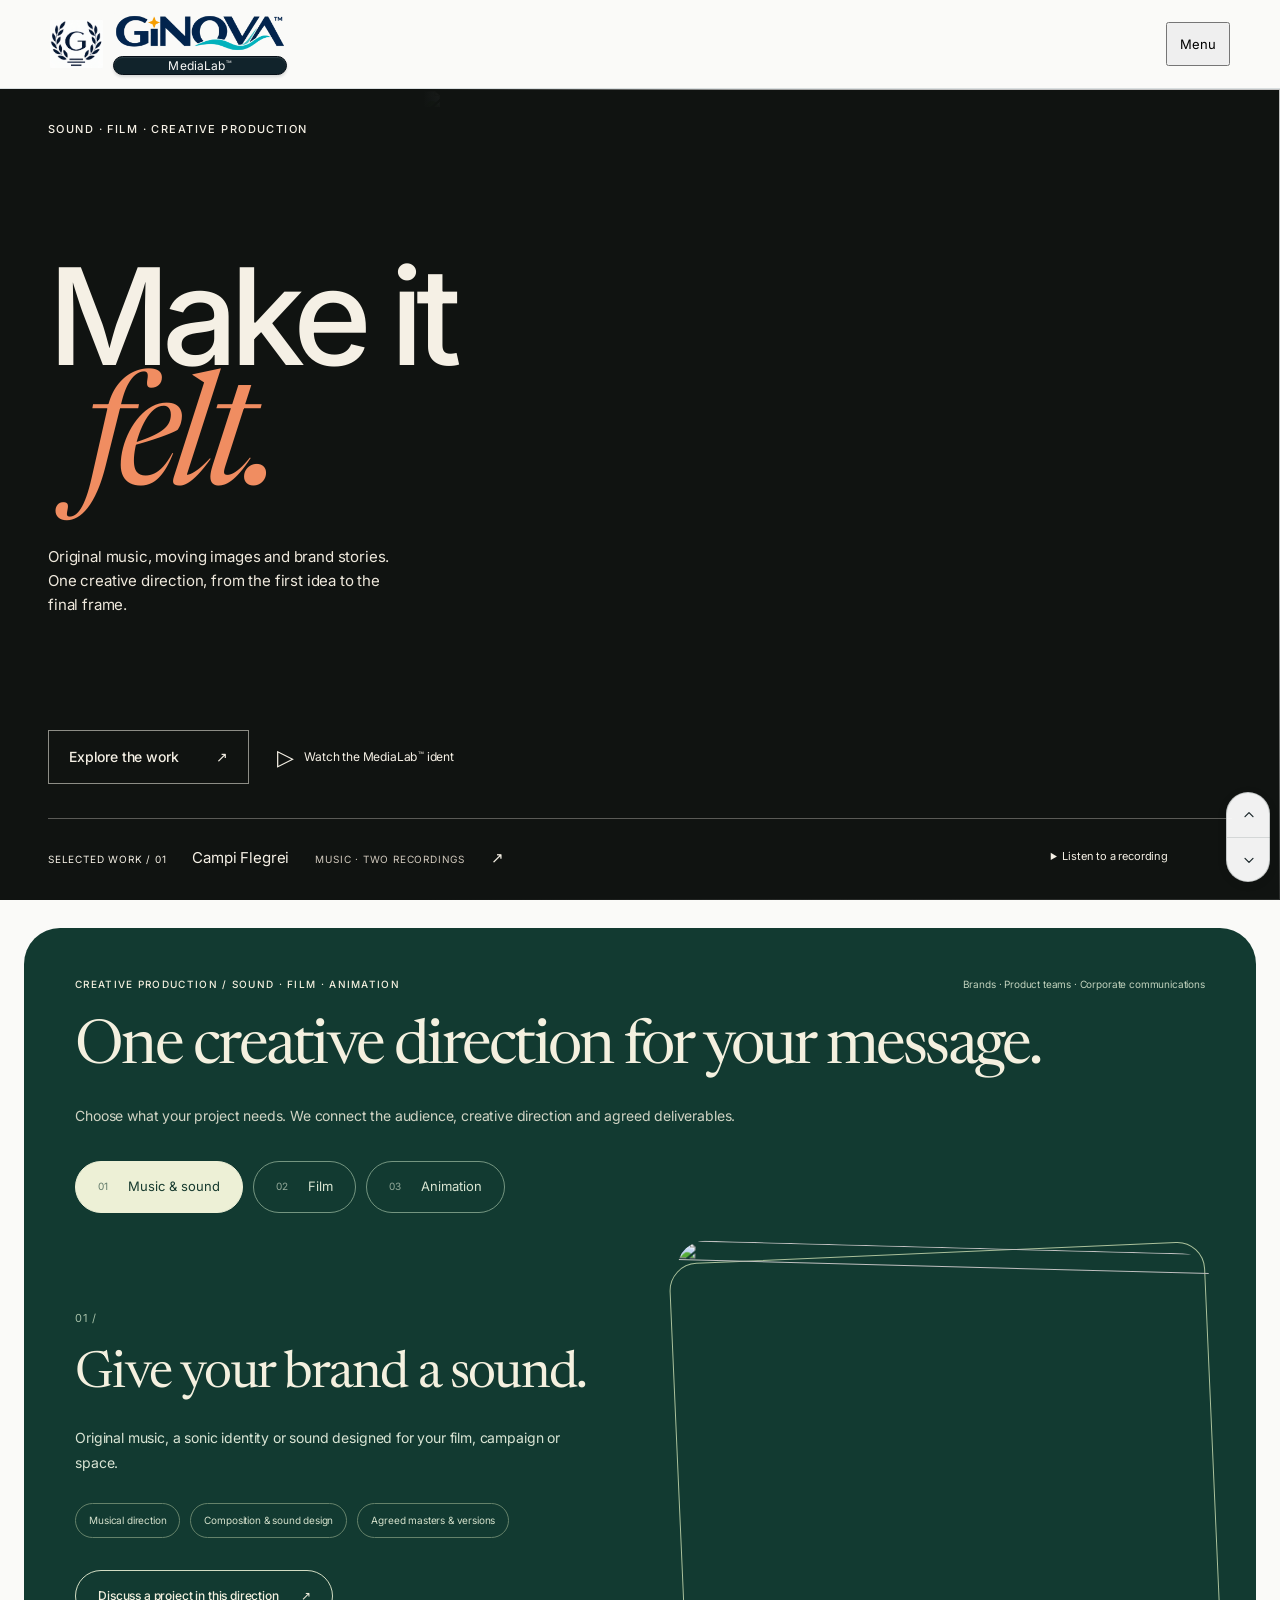
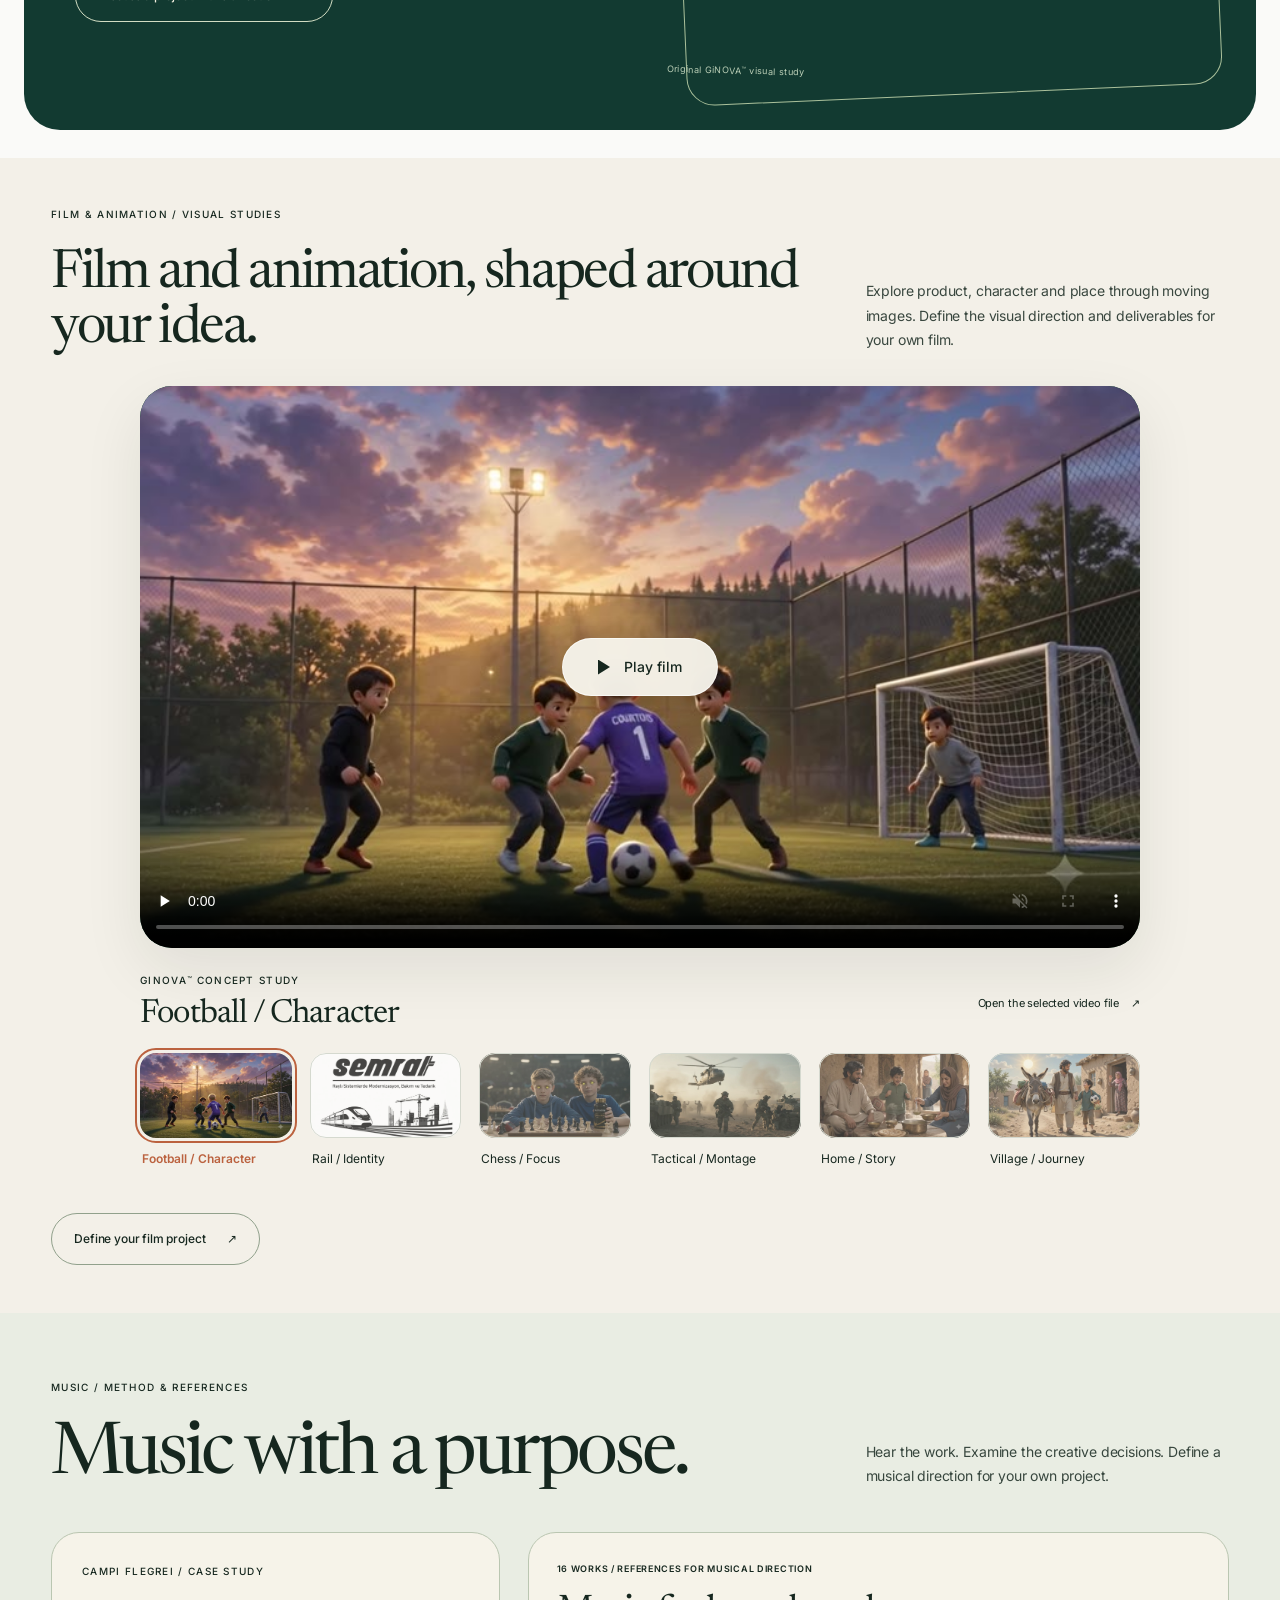
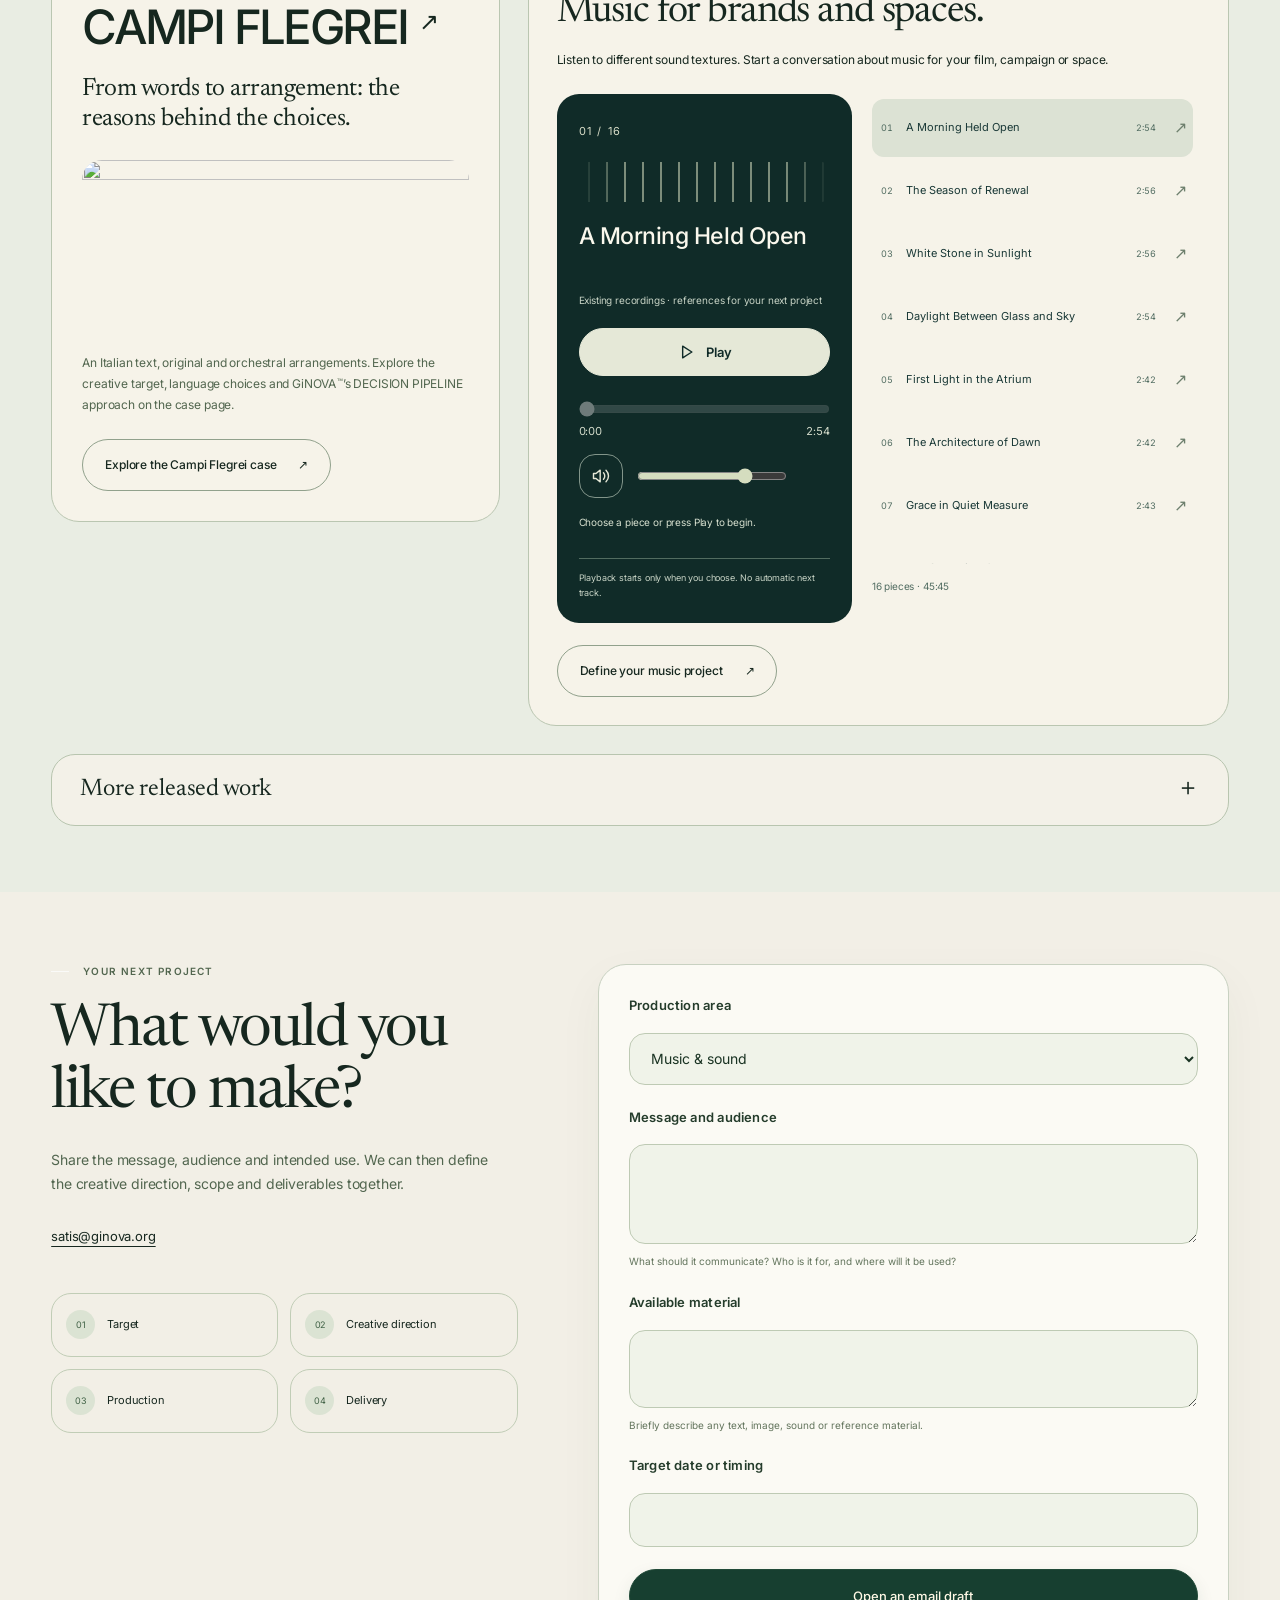
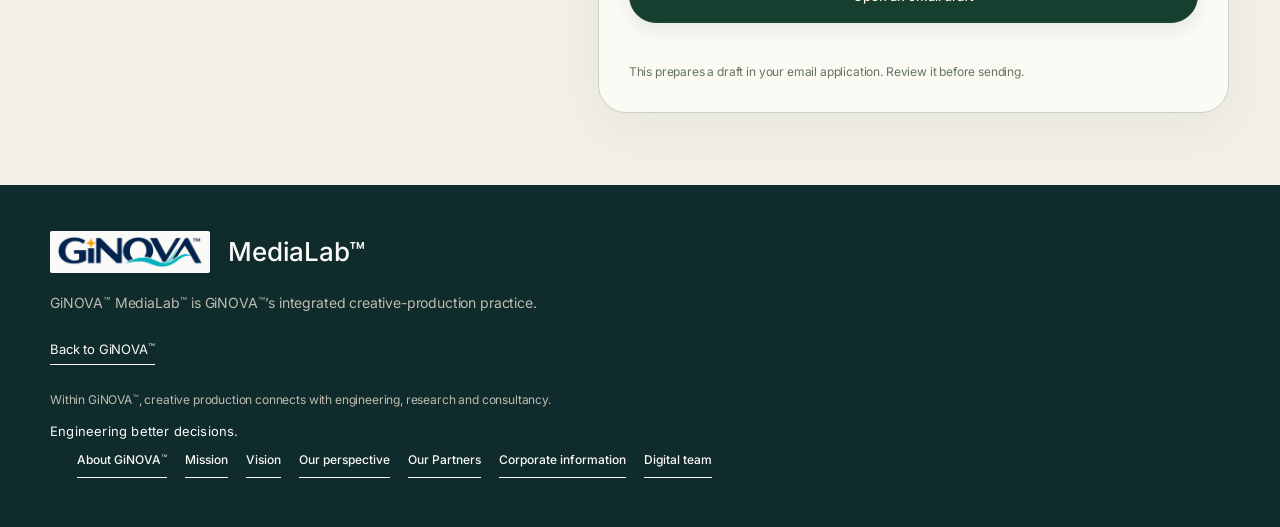
==== commit 51dec887: "Present MediaLab services, cinema and project brief" ====
--- a/index.html
+++ b/index.html
@@ -234,7 +234,7 @@
 @media(max-width:760px){.ms-boundary{grid-template-columns:1fr;gap:15px;padding:23px}.ms-descriptor{max-width:360px;font-size:14px}.sg-hero h1{font-size:clamp(82px,22vw,135px)}.sg-hero-bottom{gap:15px 25px}}
 </style><link rel="stylesheet" href="/assets/brand-lockup.css"><style>.sg-hero{padding:0}.sg-hero-copy{padding-top:48px;padding-bottom:36px}.sg-hero .eyebrow{margin-bottom:24px}.sg-actions{flex-direction:row;flex-wrap:wrap;align-items:center;gap:16px 22px;margin-top:22px;max-width:440px}.sg-actions a{flex:none;max-width:100%}.sg-primary{min-width:176px}.sg-quiet{white-space:normal;line-height:1.45}.sl-tabs button{width:100%;gap:18px;min-height:86px}.sl-tabs button>span:last-child{margin-left:0;margin-inline-start:0;flex:1;text-align:start}.sl-tabs .sl-tabno{flex:0 0 26px}.sg-hero-bottom{padding-bottom:24px}@media(max-width:760px){.sg-hero-copy{padding-top:38px;padding-bottom:30px}.sg-actions{gap:16px 20px}.sg-primary{min-width:165px}.sg-hero .eyebrow{margin-bottom:24px}}</style><link rel="stylesheet" href="/assets/section-elevator.css">
 <link rel="stylesheet" href="/assets/branch-hero-film.css"><link rel="stylesheet" href="/assets/medialab-presentation.css"><link rel="stylesheet" href="/assets/branch-header-geometry.css">
-<link rel="canonical" href="https://medialab.ginova.net/"><link rel="stylesheet" href="/assets/corporate-review.css"><link rel="stylesheet" href="/assets/uniform-typography.css"><style>html[data-locale-pending] body{visibility:hidden}</style><script>(()=>{const l=new URLSearchParams(location.search).get('lang');if(l&&/^(es|de|it|ar|ru|tr|zh|az|fr)(-|$)/i.test(l)){document.documentElement.setAttribute('data-locale-pending','');window.addEventListener('error',()=>document.documentElement.removeAttribute('data-locale-pending'),{once:true});setTimeout(()=>document.documentElement.removeAttribute('data-locale-pending'),3000)}})();</script><link rel="icon" type="image/svg+xml" href="/assets/brand-20261012/favicon.svg"><link rel="stylesheet" href="/assets/brand-20261012/identity.css"><script src="/assets/strategy-20261012/copy.js"></script><link rel="stylesheet" href="/assets/strategy-20261012/strategy.css"><meta name="theme-color" content="#0B1F3B"><meta property="og:type" content="website"><meta property="og:site_name" content="GiNOVA"><meta property="og:title" content="GiNOVA | Creative production for sound, film and brand stories."><meta property="og:description" content="GiNOVA MediaLab™ combines brand, technology and storytelling through sound, image and motion."><meta property="og:url" content="https://medialab.ginova.net/"><meta property="og:image" content="https://engineering.ginova.net/assets/media-trademark-20261012/share.png"><meta name="twitter:card" content="summary_large_image"><meta name="twitter:image" content="https://engineering.ginova.net/assets/media-trademark-20261012/share.png"><meta name="robots" content="index,follow"><script src="/assets/owner-redesign-20261012/copy.js"></script><link rel="stylesheet" href="/assets/owner-redesign-20261012/owner.css"><link rel="stylesheet" href="/assets/trademark-20261012/trademark.css?v=20261018-medialab-tm"><link rel="stylesheet" href="/assets/atlas-20261019/atlas-player.css"><link rel="stylesheet" href="/assets/medialab-20261022/presentation.css"></head>
+<link rel="canonical" href="https://medialab.ginova.net/"><link rel="stylesheet" href="/assets/corporate-review.css"><link rel="stylesheet" href="/assets/uniform-typography.css"><style>html[data-locale-pending] body{visibility:hidden}</style><script>(()=>{const l=new URLSearchParams(location.search).get('lang');if(l&&/^(es|de|it|ar|ru|tr|zh|az|fr)(-|$)/i.test(l)){document.documentElement.setAttribute('data-locale-pending','');window.addEventListener('error',()=>document.documentElement.removeAttribute('data-locale-pending'),{once:true});setTimeout(()=>document.documentElement.removeAttribute('data-locale-pending'),3000)}})();</script><link rel="icon" type="image/svg+xml" href="/assets/brand-20261012/favicon.svg"><link rel="stylesheet" href="/assets/brand-20261012/identity.css"><script src="/assets/strategy-20261012/copy.js"></script><link rel="stylesheet" href="/assets/strategy-20261012/strategy.css"><meta name="theme-color" content="#0B1F3B"><meta property="og:type" content="website"><meta property="og:site_name" content="GiNOVA"><meta property="og:title" content="GiNOVA | Creative production for sound, film and brand stories."><meta property="og:description" content="GiNOVA MediaLab™ combines brand, technology and storytelling through sound, image and motion."><meta property="og:url" content="https://medialab.ginova.net/"><meta property="og:image" content="https://engineering.ginova.net/assets/media-trademark-20261012/share.png"><meta name="twitter:card" content="summary_large_image"><meta name="twitter:image" content="https://engineering.ginova.net/assets/media-trademark-20261012/share.png"><meta name="robots" content="index,follow"><script src="/assets/owner-redesign-20261012/copy.js"></script><link rel="stylesheet" href="/assets/owner-redesign-20261012/owner.css"><link rel="stylesheet" href="/assets/trademark-20261012/trademark.css?v=20261018-medialab-tm"><link rel="stylesheet" href="/assets/atlas-20261019/atlas-player.css"><link rel="stylesheet" href="/assets/medialab-20261022/presentation.css"><link rel="stylesheet" href="/assets/medialab-home-review-20261022/home.css"><link rel="stylesheet" href="/assets/medialab-home-review-20261022/home-cinema.css"></head>
 <body data-gn-site="medialab"><a class="skip" href="#top">Skip to content</a><header class="ginova-branch-header">
   <div class="wrap nav">
     <a class="brand ginova-brand-lockup" href="https://ginova.org/" aria-label="GiNOVA — home" data-route="https://ginova.org/">
@@ -247,7 +247,7 @@
     <button type="button" class="header-contact-icon" onclick="document.getElementById('enquiry').scrollIntoView()" data-header-contact aria-label="Contact" title="Contact"><svg viewbox="0 0 16 16" aria-hidden="true" focusable="false"><circle cx="8" cy="4" r="1.6"></circle><circle cx="4.5" cy="11" r="1.6"></circle><circle cx="11.5" cy="11" r="1.6"></circle></svg><span class="header-contact-tooltip" aria-hidden="true">Contact</span></button>
     <a data-strategy="common.about" href="https://ginova.org/#gn-company-overview">About</a><a data-strategy="common.contact" href="#enquiry">Contact</a></nav>
   </div>
-</header><main id="top" tabindex="-1" class="soundlab-gallery-page"><section class="sg-hero ml-opening" aria-labelledby="ml-title">
+</header><main id="top" tabindex="-1" class="soundlab-gallery-page mh-home"><section class="sg-hero ml-opening" aria-labelledby="ml-title">
  <div class="ml-art" aria-hidden="true"><img src="/assets/soundlab-studies/study-1.webp" alt="" width="1254" height="1254" fetchpriority="high"></div>
  <div class="ml-opening-inner">
   <p class="ml-eyebrow" data-ml-copy="discipline">SOUND · FILM · CREATIVE PRODUCTION</p>
@@ -256,19 +256,16 @@
   <div class="ml-opening-foot"><a href="/work/campi-flegrei/" data-ml-project-link class="ml-feature-link"><span class="ml-index" data-ml-copy="featured">SELECTED WORK / 01</span><span>Campi Flegrei</span><span class="ml-feature-meta" data-ml-copy="projectType">MUSIC · TWO RECORDINGS</span><span aria-hidden="true">↗</span></a><details class="ml-listen"><summary data-ml-copy="listen">Listen to a recording</summary><div class="sg-hero-sample ms-listening-selection"><div class="ms-music-row"><div class="ms-track-picker"><button type="button" id="medialab-track" aria-haspopup="listbox" aria-expanded="false" aria-controls="medialab-track-list" aria-label="Choose a track: End of the Century"><svg viewbox="0 0 24 24" aria-hidden="true" focusable="false"><path d="M9 18V5l11-2v13M9 8l11-2"></path><ellipse cx="6" cy="18" rx="3" ry="2"></ellipse><ellipse cx="17" cy="16" rx="3" ry="2"></ellipse></svg><bdi class="ms-current-track" dir="ltr">End of the Century</bdi><svg viewbox="0 0 24 24" aria-hidden="true" focusable="false"><path d="m6 9 6 6 6-6"></path></svg></button><div id="medialab-track-list" role="listbox" aria-label="Choose a track" hidden><button type="button" role="option" id="medialab-option-0" data-track="0" data-source="/assets/audio/end-of-the-century-2026-edit-remastered.mp3" data-title="End of the Century (2026 EDIT) (Remastered)" data-artist="ginova" data-duration="3:33" aria-selected="true"><bdi dir="ltr">End of the Century (2026 EDIT) (Remastered)</bdi><time>3:33</time></button><button type="button" role="option" id="medialab-option-1" data-track="1" data-source="/assets/audio/epic-disco-sax-sunset.mp3" data-title="Epic Disco Sax Sunset" data-artist="ginova" data-duration="3:34" aria-selected="false"><bdi dir="ltr">Epic Disco Sax Sunset</bdi><time>3:34</time></button><button type="button" role="option" id="medialab-option-2" data-track="2" data-source="/assets/audio/what-remains.mp3" data-title="What Remains" data-artist="ginova" data-duration="5:49" aria-selected="false"><bdi dir="ltr">What Remains</bdi><time>5:49</time></button><button type="button" role="option" id="medialab-option-3" data-track="3" data-source="/assets/audio/moscoff.mp3" data-title="Moscoff" data-artist="ginova" data-duration="4:08" aria-selected="false"><bdi dir="ltr">Moscoff</bdi><time>4:08</time></button><button type="button" role="option" id="medialab-option-4" data-track="4" data-source="/assets/audio/gaza.mp3" data-title="Gaza" data-artist="ginova" data-duration="3:54" aria-selected="false"><bdi dir="ltr">Gaza</bdi><time>3:54</time></button></div></div><button type="button" class="ms-icon-button" id="medialab-music-toggle" aria-label="Pause music" title="Pause music" hidden><svg viewbox="0 0 24 24" aria-hidden="true" focusable="false"><path d="M9 5v14M15 5v14"></path></svg></button></div><audio hidden id="medialab-audio" preload="none" aria-label="Play: End of the Century (2026 EDIT) (Remastered) — ginova — 3:33"><source src="/assets/audio/end-of-the-century-2026-edit-remastered.mp3" type="audio/mpeg"></source></audio><p class="ms-selected-recording sr-only" aria-live="polite"><bdi class="ms-track-title" dir="ltr">End of the Century (2026 EDIT) (Remastered)</bdi><span class="ms-track-meta"><bdi class="ms-track-artist" dir="ltr">ginova</bdi> · <time class="ms-track-duration" datetime="PT3M33S">3:33</time></span></p><p class="media-error" hidden data-t="media.error">This browser could not open the recording. You can open the audio file directly.</p><a class="ms-audio-fallback" href="/assets/audio/end-of-the-century-2026-edit-remastered.mp3" hidden data-t="media.fallback">Open the audio file</a></div><noscript><audio controls preload="none" src="/assets/audio/end-of-the-century-2026-edit-remastered.mp3"></audio></noscript></details></div>
  </div>
  <dialog class="ml-ident-dialog" id="ml-ident-dialog" aria-labelledby="ml-ident-title"><div class="ml-dialog-head"><h2 id="ml-ident-title" data-ml-copy="ident">Watch the MediaLab ident</h2><button type="button" data-ml-close-ident><span data-ml-copy="close">Close film</span><span aria-hidden="true"> ×</span></button></div><figure class="branch-hero-film" data-branch-film="soundlab" data-ml-film-manual data-film-base="/assets/media-trademark-20261012/welcome/"><div class="branch-film-screen"><video muted playsinline preload="none" width="1280" height="720" poster="/assets/media-trademark-20261012/welcome/soundlab.jpg" aria-label="Original GiNOVA SoundLab animation" data-aria="ms.film.label"></video><div class="branch-film-controls"><button type="button" class="ms-icon-button" data-film-toggle aria-label="Pause animation" title="Pause animation"><svg viewbox="0 0 24 24" aria-hidden="true" focusable="false"><path d="M9 5v14M15 5v14"></path></svg></button><button type="button" class="ms-icon-button" data-film-sound aria-label="Sound on" title="Sound on" aria-pressed="false"><svg viewbox="0 0 24 24" aria-hidden="true" focusable="false"><path d="m11 5-5 4H3v6h3l5 4Z"></path><path d="m16 9 6 6m0-6-6 6"></path></svg></button></div></div><span class="branch-film-status sr-only" role="status" aria-live="polite"></span><p class="branch-film-motto" hidden data-approved-motto></p></figure></dialog>
-</section><section class="gn-strategy-brief" id="gn-service-brief"><div class="wrap"><div class="gn-strategy-needs"><h2 data-strategy="medialab.needsTitle">Two connected production needs</h2><ul><li data-strategy="medialab.needs.0">Sound and music</li><li data-strategy="medialab.needs.1">Visuals, motion and brand communication</li></ul></div><div class="gn-strategy-brief-grid"><article><h2 data-strategy="common.buyer">Who this is for</h2><p data-strategy="medialab.buyer">Brand managers, communications teams, product companies and media projects with a defined audience and asset need.</p></article><article><h2 data-strategy="common.problem">The decision to resolve</h2><p data-strategy="medialab.problem">Technical value that is difficult to explain, a brand story that needs structure, or a need for professional audio/visual communication.</p></article><article><h2 data-strategy="common.deliverables">Outputs to agree</h2><ul><li data-strategy="medialab.deliverables.0">Concept and storyboard</li><li data-strategy="medialab.deliverables.1">Sound design and music production</li><li data-strategy="medialab.deliverables.2">Video and motion</li><li data-strategy="medialab.deliverables.3">Visual content and sonic identity</li></ul></article></div><p data-strategy="common.scope" class="gn-strategy-note">Each engagement starts with a written scope: inputs, deliverables, responsibilities, timing, price and acceptance criteria. Examples describe scope, not promised results.</p></div></section><section class="atlas-album" id="atlas-album" aria-labelledby="atlas-album-title" translate="no"><div class="atlas-inner"><div class="atlas-heading"><div><p class="atlas-kicker" data-atlas-copy="kicker">GiNOVA MediaLab™ / 16 pieces</p><h2 id="atlas-album-title"><bdi lang="en" dir="ltr">An Atlas<br>of Becoming</bdi></h2></div><p class="atlas-intro" data-atlas-copy="intro">Choose a piece. Take a moment to listen.</p></div><div class="atlas-layout"><div class="atlas-console"><span class="atlas-current-number" dir="ltr">01 / 16</span><div class="atlas-cover-lines" aria-hidden="true"></div><bdi class="atlas-current-title" lang="en" dir="ltr">A Morning Held Open</bdi><p class="atlas-album-name" lang="en" dir="ltr">An Atlas of Becoming</p><audio id="atlas-audio" preload="none" hidden></audio><div class="atlas-transport"><button class="atlas-play" type="button"><svg viewBox="0 0 24 24" aria-hidden="true"></svg><span>Play</span></button></div><div class="atlas-timeline"><input class="atlas-seek" type="range" min="0" max="1" value="0" step="0.1" disabled aria-label="Seek"><div class="atlas-time"><span class="atlas-position">0:00</span><span class="atlas-duration">0:00</span></div></div><div class="atlas-volume-row"><button class="atlas-mute" type="button" aria-label="Mute" aria-pressed="false"><svg viewBox="0 0 24 24" aria-hidden="true"></svg></button><input class="atlas-volume" type="range" min="0" max="1" step="0.01" value="0.75" aria-label="Volume"></div><p class="atlas-status" role="status" aria-live="polite" aria-atomic="true">Choose a piece or press Play to begin.</p><p class="atlas-policy" data-atlas-copy="policy">Playback starts only when you choose. No automatic next track.</p></div><div><ol class="atlas-tracks" aria-label="An Atlas of Becoming"></ol><p class="atlas-summary" data-atlas-copy="summary">16 pieces · 45:45</p></div></div><noscript>Enable JavaScript to choose and play an album track.</noscript></div></section>
-<section class="album-showcase" id="released-music"><div class="wrap"><p class="eyebrow"><bdi dir="ltr">SoundLab / </bdi><span data-t="album.eyebrow">RELEASED MUSIC / LISTENING SELECTION</span></p><h2 data-t="album.title">The music starts here.</h2><div class="album-grid"><article class="album-card"><img src="/assets/media-trademark-20261012/napoli.webp" alt="Ginova — IL FUOCO DI NAPOLI" loading="lazy"><div class="album-copy"><p class="album-artist">Ginova · 2026</p><h3>IL FUOCO DI NAPOLI</h3><ol class="album-tracks"><li><button class="track-select" data-video="h3rytbMZwrc" data-title="CAMPI FLEGREI (Epic Orchestral Anthem)"><span>CAMPI FLEGREI (Epic Orchestral Anthem)</span><time>5:58</time><small data-t="album.open">Open the YouTube player</small></button></li><li><button class="track-select" data-video="RVJRnFvtEKI" data-title="IL FUOCO DI NAPOLI"><span>IL FUOCO DI NAPOLI</span><time>3:49</time><small data-t="album.open">Open the YouTube player</small></button></li><li><button class="track-select" data-video="fulIu8fTLVE" data-title="SANGUE AZZURRO"><span>SANGUE AZZURRO</span><time>2:43</time><small data-t="album.open">Open the YouTube player</small></button></li></ol><details class="album-more"><summary data-t="album.more">All tracks</summary><ol class="album-tracks" start="4"><li><button class="track-select" data-video="waJKYJXny_c" data-title="REGINA DEL GOLFO"><span>REGINA DEL GOLFO</span><time>3:26</time><small data-t="album.open">Open the YouTube player</small></button></li></ol></details><a class="album-link" href="https://music.youtube.com/playlist?list=OLAK5uy_mT7oOmOXNSpKWwzxPKgs_seKzJVBgW4OI" target="_blank" rel="noopener noreferrer" data-t="album.full">Open the full album</a></div></article><article class="album-card"><img src="/assets/covers/come-un-bambino.jpg" alt="Levantonio — Come Un Bambino / Çocuk Gibi" loading="lazy"><div class="album-copy"><p class="album-artist">Levantonio · 2026</p><h3>Come Un Bambino / Çocuk Gibi</h3><ol class="album-tracks"><li><button class="track-select" data-video="Uh_2uIu3AY0" data-title="Ouverture"><span>Ouverture</span><time>4:57</time><small data-t="album.open">Open the YouTube player</small></button></li><li><button class="track-select" data-video="PnVoo_k8aJo" data-title="Dove Sei, Papà? / Boş Sandalye"><span>Dove Sei, Papà? / Boş Sandalye</span><time>4:52</time><small data-t="album.open">Open the YouTube player</small></button></li><li><button class="track-select" data-video="Nmsm0kqp0iU" data-title="Çelik Çomak / Come Un Bambino"><span>Çelik Çomak / Come Un Bambino</span><time>3:40</time><small data-t="album.open">Open the YouTube player</small></button></li></ol><details class="album-more"><summary data-t="album.more">All tracks</summary><ol class="album-tracks" start="4"><li><button class="track-select" data-video="eyx1CmJpvns" data-title="Un Bacio a Pozzuoli"><span>Un Bacio a Pozzuoli</span><time>3:56</time><small data-t="album.open">Open the YouTube player</small></button></li><li><button class="track-select" data-video="-P4IWno_s7M" data-title="Beyoğlu Tek Nefeste"><span>Beyoğlu Tek Nefeste</span><time>3:53</time><small data-t="album.open">Open the YouTube player</small></button></li><li><button class="track-select" data-video="VSHvXlUBjXc" data-title="E Che Ce Fai"><span>E Che Ce Fai</span><time>3:33</time><small data-t="album.open">Open the YouTube player</small></button></li><li><button class="track-select" data-video="KfEItSIaWPE" data-title="Her Şey Seninle"><span>Her Şey Seninle</span><time>3:53</time><small data-t="album.open">Open the YouTube player</small></button></li><li><button class="track-select" data-video="C5jgjqXG1bk" data-title="Un Soldo / Libertà"><span>Un Soldo / Libertà</span><time>4:14</time><small data-t="album.open">Open the YouTube player</small></button></li><li><button class="track-select" data-video="n-c9MiHW6uQ" data-title="Non Cado Più / Düşmüyorum"><span>Non Cado Più / Düşmüyorum</span><time>4:17</time><small data-t="album.open">Open the YouTube player</small></button></li><li><button class="track-select" data-video="0dBiWu3-H7o" data-title="Ancora Qui / Hâlâ Buradayım"><span>Ancora Qui / Hâlâ Buradayım</span><time>4:18</time><small data-t="album.open">Open the YouTube player</small></button></li><li><button class="track-select" data-video="YjFZV9r9Oo0" data-title="La Trattoria di Ischia"><span>La Trattoria di Ischia</span><time>4:07</time><small data-t="album.open">Open the YouTube player</small></button></li><li><button class="track-select" data-video="IPpikzRcj7g" data-title="What Remains"><span>What Remains</span><time>5:49</time><small data-t="album.open">Open the YouTube player</small></button></li><li><button class="track-select" data-video="4t3K-QvMCvY" data-title="Chiusura"><span>Chiusura</span><time>4:23</time><small data-t="album.open">Open the YouTube player</small></button></li></ol></details><a class="album-link" href="https://music.youtube.com/playlist?list=OLAK5uy_lpn3D_Ck-BZMiYm1XtT3mPH9ufiV-m9ZA" target="_blank" rel="noopener noreferrer" data-t="album.full">Open the full album</a></div></article></div><div id="album-player-panel" class="album-player-panel" hidden><p data-t="album.player">Selected work</p><h3 id="album-selected-title" tabindex="-1"></h3><button type="button" id="album-close-player" data-t="album.close">Close player</button><div id="album-player-slot"></div><p data-t="album.note">Opening the player connects to YouTube. Start playback using its controls.</p><a id="album-watch-link" target="_blank" rel="noopener noreferrer" data-t="album.fallback">Listen on YouTube Music</a></div></div></section><section class="actual-media" id="listen"><details class="secondary-work" open><summary class="wrap" data-t="media.archive">Original recordings &amp; alternate versions</summary><div class="wrap"><div class="media-heading"><div><p class="eyebrow" data-t="media.listen">Listen</p><h2 data-t="media.music.title">Campi Flegrei</h2></div><p data-t="media.music.intro">Two production approaches to the same work. Hear the actual recordings, then define the right scope for your project.</p></div><div class="record-grid"><figure class="record-card"><img src="/assets/soundlab-studies/study-1.webp" alt="GiNOVA visual study" data-media-art="true" loading="lazy"><figcaption><p class="media-meta"><span data-t="media.original">Original recording</span> · 4:02</p><h3>Campi Flegrei</h3><audio controls preload="metadata" aria-label="Campi Flegrei — 4:02"><source src="/assets/audio/campi-flegrei.mp3" type="audio/mpeg"></source></audio><p class="media-error" hidden data-t="media.error">This browser could not open the recording. You can open the audio file directly.</p><a class="media-fallback" href="/assets/audio/campi-flegrei.mp3" data-t="media.fallback">Open the audio file</a><p class="media-meta" data-t="media.visual">Visual accompaniment: an original study created for GiNOVA</p></figcaption></figure><figure class="record-card"><img src="/assets/soundlab-studies/study-2.webp" alt="GiNOVA visual study" data-media-art="true" loading="lazy"><figcaption><p class="media-meta"><span data-t="media.epic">Epic Orchestral Anthem version</span> · 5:57</p><h3>Campi Flegrei</h3><audio controls preload="metadata" aria-label="Campi Flegrei — 5:57"><source src="/assets/audio/campi-flegrei-epic-orchestral-anthem.mp3" type="audio/mpeg"></source></audio><p class="media-error" hidden data-t="media.error">This browser could not open the recording. You can open the audio file directly.</p><a class="media-fallback" href="/assets/audio/campi-flegrei-epic-orchestral-anthem.mp3" data-t="media.fallback">Open the audio file</a><p class="media-meta" data-t="media.visual">Visual accompaniment: an original study created for GiNOVA</p></figcaption></figure></div></div></details></section><section class="sg-gallery" id="studies"><div class="wrap gn-strategy-example-intro"><h2 data-strategy="common.examples">Examples and status</h2><p data-strategy="common.exampleNote">Existing examples illustrate an approach or format. They are not evidence of a client commission, validated performance or unrestricted usage rights.</p><p data-strategy="medialab.boundary">The examples shown are existing sample or concept work unless a verified delivery status is explicitly stated. Voice, pronunciation and lip-sync require project-specific review; model reputation alone is not acceptance.</p></div><details class="secondary-work" open><summary class="wrap" data-motion-heading>Films &amp; animation</summary><div class="wrap"><div class="sg-gallery-head"><div><p class="eyebrow" data-t="sg.gallery">Advertising &amp; animation</p><h2 data-t="sg.galleryhead">Stories brought to life</h2></div><div><p class="sg-gallery-intro" data-t="sg.galleryintro">We can create a finished advertising film while your product is still a concept. We turn product ideas, brand stories and characters into films and animations.</p><p class="ms-concept-note" data-t="sg.conceptnote">Product concept films visualise proposed products before manufacture or validation.</p></div></div><div class="ms-motion-grid"><article class="ms-motion-study"><p data-strategy="common.concept" class="gn-strategy-status">Concept / sample work</p><figure class="ms-motion-film" data-motion-film><div class="ms-motion-screen"><video data-showcase-video data-src="/assets/medialab-motion/rail-identity.mp4" muted loop playsinline preload="none" poster="/assets/medialab-motion/rail-identity.jpg" width="1280" height="720" aria-label="Rail / Identity" data-motion-title="0"></video><div class="ms-motion-controls"><button type="button" data-motion-toggle aria-label="Play animation" title="Play animation"><svg viewbox="0 0 24 24" aria-hidden="true"><path d="m8 5 11 7-11 7Z"></path></svg></button><button type="button" data-motion-sound aria-label="Sound on" title="Sound on" aria-pressed="false"><svg viewbox="0 0 24 24" aria-hidden="true"><path d="m11 5-5 4H3v6h3l5 4Z"></path><path d="m16 9 6 6m0-6-6 6"></path></svg></button></div></div><figcaption><h3 data-motion-title="0">Rail / Identity</h3><span data-motion-meta>Animation · 10 s</span></figcaption><p class="ms-motion-error" role="status" hidden></p></figure></article><article class="ms-motion-study"><p data-strategy="common.concept" class="gn-strategy-status">Concept / sample work</p><figure class="ms-motion-film" data-motion-film><div class="ms-motion-screen"><video data-showcase-video data-src="/assets/medialab-motion/football-character.mp4" muted loop playsinline preload="none" poster="/assets/medialab-motion/football-character.jpg" width="1280" height="720" aria-label="Football / Character" data-motion-title="1"></video><div class="ms-motion-controls"><button type="button" data-motion-toggle aria-label="Play animation" title="Play animation"><svg viewbox="0 0 24 24" aria-hidden="true"><path d="m8 5 11 7-11 7Z"></path></svg></button><button type="button" data-motion-sound aria-label="Sound on" title="Sound on" aria-pressed="false"><svg viewbox="0 0 24 24" aria-hidden="true"><path d="m11 5-5 4H3v6h3l5 4Z"></path><path d="m16 9 6 6m0-6-6 6"></path></svg></button></div></div><figcaption><h3 data-motion-title="1">Football / Character</h3><span data-motion-meta>Animation · 10 s</span></figcaption><p class="ms-motion-error" role="status" hidden></p></figure></article><article class="ms-motion-study"><p data-strategy="common.concept" class="gn-strategy-status">Concept / sample work</p><figure class="ms-motion-film" data-motion-film><div class="ms-motion-screen"><video data-showcase-video data-src="/assets/medialab-motion/chess-focus.mp4" muted loop playsinline preload="none" poster="/assets/medialab-motion/chess-focus.jpg" width="1280" height="720" aria-label="Chess / Focus" data-motion-title="2"></video><div class="ms-motion-controls"><button type="button" data-motion-toggle aria-label="Play animation" title="Play animation"><svg viewbox="0 0 24 24" aria-hidden="true"><path d="m8 5 11 7-11 7Z"></path></svg></button><button type="button" data-motion-sound aria-label="Sound on" title="Sound on" aria-pressed="false"><svg viewbox="0 0 24 24" aria-hidden="true"><path d="m11 5-5 4H3v6h3l5 4Z"></path><path d="m16 9 6 6m0-6-6 6"></path></svg></button></div></div><figcaption><h3 data-motion-title="2">Chess / Focus</h3><span data-motion-meta>Animation · 10 s</span></figcaption><p class="ms-motion-error" role="status" hidden></p></figure></article><article class="ms-motion-study"><p data-strategy="common.concept" class="gn-strategy-status">Concept / sample work</p><figure class="ms-motion-film" data-motion-film><div class="ms-motion-screen"><video data-showcase-video data-src="/assets/medialab-motion/tactical-montage-web.mp4" muted loop playsinline preload="none" poster="/assets/medialab-motion/tactical-montage.jpg" width="1280" height="720" aria-label="Tactical / Montage" data-motion-title="3"></video><div class="ms-motion-controls"><button type="button" data-motion-toggle aria-label="Play animation" title="Play animation"><svg viewbox="0 0 24 24" aria-hidden="true"><path d="m8 5 11 7-11 7Z"></path></svg></button><button type="button" data-motion-sound aria-label="Sound on" title="Sound on" aria-pressed="false"><svg viewbox="0 0 24 24" aria-hidden="true"><path d="m11 5-5 4H3v6h3l5 4Z"></path><path d="m16 9 6 6m0-6-6 6"></path></svg></button></div></div><figcaption><h3 data-motion-title="3">Tactical / Montage</h3><span data-motion-meta>Animation · 10 s</span></figcaption><p class="ms-motion-error" role="status" hidden></p></figure></article><article class="ms-motion-study"><p data-strategy="common.concept" class="gn-strategy-status">Concept / sample work</p><figure class="ms-motion-film" data-motion-film><div class="ms-motion-screen"><video data-showcase-video data-src="/assets/medialab-motion/home-story.mp4" muted loop playsinline preload="none" poster="/assets/medialab-motion/home-story.jpg" width="1280" height="720" aria-label="Home / Story" data-motion-title="4"></video><div class="ms-motion-controls"><button type="button" data-motion-toggle aria-label="Play animation" title="Play animation"><svg viewbox="0 0 24 24" aria-hidden="true"><path d="m8 5 11 7-11 7Z"></path></svg></button><button type="button" data-motion-sound aria-label="Sound on" title="Sound on" aria-pressed="false"><svg viewbox="0 0 24 24" aria-hidden="true"><path d="m11 5-5 4H3v6h3l5 4Z"></path><path d="m16 9 6 6m0-6-6 6"></path></svg></button></div></div><figcaption><h3 data-motion-title="4">Home / Story</h3><span data-motion-meta>Animation · 10 s</span></figcaption><p class="ms-motion-error" role="status" hidden></p></figure></article><article class="ms-motion-study"><p data-strategy="common.concept" class="gn-strategy-status">Concept / sample work</p><figure class="ms-motion-film" data-motion-film><div class="ms-motion-screen"><video data-showcase-video data-src="/assets/medialab-motion/village-journey.mp4" muted loop playsinline preload="none" poster="/assets/medialab-motion/village-journey.jpg" width="1280" height="720" aria-label="Village / Journey" data-motion-title="5"></video><div class="ms-motion-controls"><button type="button" data-motion-toggle aria-label="Play animation" title="Play animation"><svg viewbox="0 0 24 24" aria-hidden="true"><path d="m8 5 11 7-11 7Z"></path></svg></button><button type="button" data-motion-sound aria-label="Sound on" title="Sound on" aria-pressed="false"><svg viewbox="0 0 24 24" aria-hidden="true"><path d="m11 5-5 4H3v6h3l5 4Z"></path><path d="m16 9 6 6m0-6-6 6"></path></svg></button></div></div><figcaption><h3 data-motion-title="5">Village / Journey</h3><span data-motion-meta>Animation · 10 s</span></figcaption><p class="ms-motion-error" role="status" hidden></p></figure></article></div></div></details></section><section id="formats" class="sl-formats"><div class="wrap"><p class="eyebrow" data-t="sl.formats">Creative commissions</p><div class="sl-section-head"><h2 data-t="sl.formathead">Start with one clear output.</h2><p class="lead" data-t="sl.formatintro">A musical cue, a short film or a connected set of campaign assets. We confirm feasibility, inputs and deliverables before production starts.</p></div><div class="sl-format-grid"><div class="sl-tabs" role="tablist" data-ui-label="formats" aria-label="Creative formats" aria-orientation="vertical"><button role="tab" id="format-tab-0" aria-controls="format-panel" aria-selected="true" tabindex="0" data-format="0"><span class="sl-tabno">01</span><span data-t="sl.music">Music &amp; sound</span></button><button role="tab" id="format-tab-1" aria-controls="format-panel" aria-selected="false" tabindex="-1" data-format="1"><span class="sl-tabno">02</span><span data-t="sl.motion">Film &amp; animation</span></button><button role="tab" id="format-tab-2" aria-controls="format-panel" aria-selected="false" tabindex="-1" data-format="2"><span class="sl-tabno">03</span><span data-t="sl.production">Advertising creative production</span></button></div><article class="sl-panel" id="format-panel" role="tabpanel" aria-labelledby="format-tab-0" tabindex="0"><p class="sl-panel-index" id="format-index">01 /</p><h3 id="format-title"></h3><p id="format-description"></p><h4 data-t="sl.outputs">Scope can include</h4><ul id="format-outputs"></ul><a class="text-link" id="format-enquiry" href="mailto:satis@ginova.org" data-t="sl.discuss">Build a brief for this scope</a></article></div></div></section>
-<section id="format-terms" class="ms-format-terms" aria-labelledby="format-terms-title"><div class="wrap"><aside class="ms-boundary"><h3 id="format-terms-title" data-t="ms.boundary">Agreed before production</h3><p data-t="ms.boundarybody">Scope, fee, revision rounds, deadline and usage rights are set in a written proposal. Filming crews, locations, talent, stock licences, media buying and placement are included only if explicitly agreed. Source files and exclusive rights are not transferred automatically.</p></aside></div></section>
-<section class="sg-process" id="process"><div class="wrap sg-process-layout"><div><p class="eyebrow" data-t="sl.process">Working together</p><h2 data-t-html="sl.processhead">From the first reference<br>to the final frame.</h2></div><div class="sg-steps"><details><summary><span>01</span><h3 data-t="sl.p1">Listen &amp; define</h3><span class="sg-plus" aria-hidden="true">+</span></summary><p data-t="sl.p1body">Share the audience, message, channels, reference material, desired length and timing. We confirm the production approach and quote a defined scope, with named deliverables and an approval owner.</p></details><details><summary><span>02</span><h3 data-t="sl.p2">Explore &amp; compose</h3><span class="sg-plus" aria-hidden="true">+</span></summary><p data-t="sl.p2body">Start with a musical sketch, visual concept or storyboard. Approve the direction before full production. New directions and additional outputs are quoted separately.</p></details><details><summary><span>03</span><h3 data-t="sl.p3">Shape &amp; align</h3><span class="sg-plus" aria-hidden="true">+</span></summary><p data-t="sl.p3body">Review at the agreed milestones. The proposal sets the number of revision rounds and who consolidates feedback. A change of brief may change the price or schedule.</p></details><details><summary><span>04</span><h3 data-t="sl.p4">Prepare &amp; deliver</h3><span class="sg-plus" aria-hidden="true">+</span></summary><p data-t="sl.p4body">Receive the agreed masters and versions. File formats, usage channels, territory, term, credits and source-file handover are confirmed in writing. Third-party and generated material are assessed for the intended use.</p></details></div></div></section><section class="gn-strategy-process" id="gn-strategy-process"><div class="wrap"><h2 data-strategy="common.process">How the work progresses</h2><ol class="gn-strategy-steps"><li data-strategy="medialab.steps.0">Brief</li><li data-strategy="medialab.steps.1">Concept</li><li data-strategy="medialab.steps.2">Storyboard</li><li data-strategy="medialab.steps.3">Production</li><li data-strategy="medialab.steps.4">Revision</li><li data-strategy="medialab.steps.5">Rights / acceptance</li></ol><p data-strategy="common.scope">Each engagement starts with a written scope: inputs, deliverables, responsibilities, timing, price and acceptance criteria. Examples describe scope, not promised results.</p><p data-strategy="common.rights">Formats, revisions, third-party assets and usage rights are agreed for each project.</p><div class="gn-strategy-cross"><h3 data-strategy="common.crossHeading">Connect the right expertise</h3><p data-strategy="medialab.crossText">Your solution deserves clear communication.</p><a data-strategy="medialab.crossLabel" href="https://ginova.org/">Discuss the wider project</a></div></div></section><section class="proposal-section" id="enquiry"><div class="wrap proposal-grid"><div><p class="eyebrow" data-t="q.label">COMMISSION A DEFINED SCOPE</p><h2 data-t="q.title">A clear brief. A written proposal.</h2><p class="proposal-intro" data-t="q.body">Tell us what you want people to hear, see or feel, and where the work will appear. We will assess the brief and propose a scope, price and schedule.</p><ol class="proposal-steps"><li data-t="q.one"><li data-t="q.two"><li data-t="q.three"></ol><a class="proposal-mail" href="mailto:satis@ginova.org">satis@ginova.org</a></div><form action="mailto:satis@ginova.org" method="post" enctype="text/plain" class="proposal-form" data-default-area="music"><label><span data-t="q.scope">Creative scope</span><select name="area"><option value="music" data-t="sl.music" selected>Music &amp; sound</option><option value="motion" data-t="sl.motion">Film &amp; animation</option><option value="production" data-t="sl.production">Advertising creative production</option></select></label><label><span data-t="q.challenge">What should this production communicate?</span><textarea name="challenge" rows="3" required maxlength="900"></textarea></label><label><span data-t="q.inputs">Source material, duration, channels and required versions</span><textarea name="inputs" rows="2" maxlength="700"></textarea></label><label><span data-t="q.timing">Target date or timing constraints</span><input name="timing" type="text" maxlength="150"></label><button type="submit" class="proposal-submit" data-t="q.submit">Open the brief in your email application</button><p class="proposal-note" data-t="q.note">This opens a draft addressed to satis@ginova.org. Nothing is sent or stored by this page. Review the draft before sending.</p></form></div></section></main><footer><div class="wrap"><p class="sl-footer-word"><span class="ginova-wordmark-frame"><img class="ginova-wordmark" src="/assets/brand-20261012/primary.png" width="140" height="29" alt="GiNOVA"></span><span class="ginova-footer-branch">MediaLab™</span></p><p data-t="sl.footer">GiNOVA MediaLab™ is GiNOVA’s integrated creative-production practice.</p><a class="text-link" href="https://ginova.org/" data-route="https://ginova.org/" data-t="new.back">Back to GiNOVA</a><p class="sg-footer-context" data-t="sl.bridgebody">Within GiNOVA, creative production connects with engineering, research and consultancy.</p></div></footer><script src="/assets/i18n-data.js"></script><script src="/assets/i18n-core.js"></script><script>const D = {"es":{"s":{"brand.desc":"MediaLab","nav.start":"Solicitar una propuesta","new.review":"","new.menu":"Menú","new.back":"Volver a GiNOVA","sl.eyebrow":"GiNOVA Labs / Producción creativa","sl.hero":"Dé a su idea<br><em>un sonido. Una forma.</em>","sl.intro":"Utilizamos sonido, música y experiencias visuales para hacer las ideas más comprensibles y eficaces.","sl.cta":"Cuéntenos su proyecto","sl.explore":"Explorar los formatos","sl.back":"GiNOVA","sl.concept":"Ilustración conceptual · sin grabación de audio","sl.formats":"Proyectos por encargo","sl.formathead":"Empieza con una pieza bien definida.","sl.formatintro":"Una pieza musical, un cortometraje o un conjunto coordinado de materiales para una campaña. Confirmamos la viabilidad, los materiales de partida y las entregas antes de comenzar la producción.","sl.music":"Música y sonido","sl.sound":"Diseño sonoro","sl.motion":"Cine y animación","sl.production":"Producción creativa publicitaria","sl.outputs":"El alcance puede incluir","sl.discuss":"Preparar un briefing para este alcance","sl.process":"Trabajar juntos","sl.processhead":"De la primera referencia<br>al último fotograma.","sl.p1":"Escuchar y definir","sl.p1body":"Comparte el público, el mensaje, los canales, el material de referencia, la duración deseada y los plazos. Confirmamos el enfoque de producción y presupuestamos un alcance definido, con las entregas especificadas y una persona responsable de la aprobación.","sl.p2":"Explorar y componer","sl.p2body":"Empieza con un boceto musical, un concepto visual o un storyboard. Aprueba la dirección antes de la producción completa. Las nuevas direcciones y las piezas adicionales se presupuestan por separado.","sl.p3":"Dar forma y alinear","sl.p3body":"Revisa el trabajo en los hitos acordados. La propuesta establece el número de rondas de revisión y quién reúne los comentarios. Un cambio en el briefing puede modificar el precio o el calendario.","sl.p4":"Preparar y entregar","sl.p4body":"Recibe los másteres y las versiones acordados. Los formatos de archivo, los canales de uso, el territorio, el plazo de uso, los créditos y la entrega de archivos fuente se confirman por escrito. Los materiales de terceros y los materiales generados se evalúan en función del uso previsto.","sl.bridge":"El sonido forma parte de una historia más amplia.","sl.bridgebody":"En GiNOVA, la producción creativa conecta con la ingeniería, la investigación y la consultoría.","sl.ds":"Explorar Consultoría","sl.contact":"Consulta de proyecto","sl.contacthead":"Creemos algo<br>que merezca atención.","sl.contactbody":"Cuéntenos qué quiere que las personas oigan, vean o sientan. Basta una referencia, una idea inicial o un encargo de producción concreto para empezar.","sl.contactlabel":"Escribir a GiNOVA","sl.note":"Su aplicación de correo se abre solo con un asunto. Esta página no envía ni recopila nada. El alcance, el calendario, las revisiones, los entregables y los derechos de uso se acuerdan para cada proyecto.","sl.footer":"GiNOVA MediaLab es el área de producción creativa integrada de GiNOVA.","new.intro":"Transformamos decisiones complejas, retos de ingeniería y oportunidades de innovación en recorridos estructurados y basados en evidencias.","new.dsbody":"Arquitecturas de decisión, evaluaciones técnico-comerciales y hojas de ruta de ejecución para decisiones organizativas críticas.","new.labbody":"Investigación, desarrollo de productos, tecnología creativa y aplicaciones experimentales.","v.concept":"Estudio conceptual / forma, estructura y posibilidad","v.flowlabel":"Nuestra forma de trabajar","v.flowhead":"De una pregunta clara<br>a una acción responsable.","v.flowintro":"Ocho etapas de decisión. Descubra cómo cada par hace avanzar el trabajo.","v.fullmethod":"Explorar el recorrido completo de decisión","v.originlabel":"Nuestro origen","v.dsconcept":"Estudio conceptual / de las evidencias a la acción","v.soundconcept":"Estudio conceptual / ritmo, forma y expresión","v.labnote":"Los conceptos de investigación y las capacidades creativas se identifican por separado. No se presentan como productos validados ni como trabajos para clientes finalizados.","nav.engineering":"Ingeniería","depth.open":"Explorar la consultoría de ingeniería","new.sourcebody":"Encontrar un proveedor es solo el principio. Conectamos la materia prima o el producto intermedio necesario con fabricantes internacionales, necesidades de procesamiento y el flujo de producción previsto. Un encargo acordado puede reunir una especificación de producto, una preselección de fabricantes, preguntas sobre muestras y un registro de seguimiento del suministro para mantener visibles las cuestiones técnicas y comerciales pendientes.","new.processbody":"Una línea de producción debe adaptarse al producto, al proceso y a las instalaciones. Para ensaladas y productos frescos cortados, procesos de secado y zumos, examinamos la secuencia de operaciones, las hipótesis de capacidad, las interfaces entre equipos y las restricciones prácticas. El trabajo puede dar lugar a un esquema de proceso y requisitos comparables para proveedores antes de que la elección de equipos se convierta en un compromiso.","new.deliverybody":"Pasar de una idea de producto o una pregunta de inversión a un trabajo de implementación definido. Podemos estructurar pruebas de desarrollo, examinar hipótesis de viabilidad y coordinar actividades de proyecto o de ingeniería in situ. Los entregables, las interfaces, los responsables de decisión y las comprobaciones de aceptación se acuerdan al inicio; las dependencias sin resolver se registran en lugar de ocultarse en una única recomendación.","new.rdbody":"Comenzar con una pregunta investigable, en lugar de una afirmación sobre un producto. GiNOVA Labs explora ideas de productos y procesos, incluidos Nutradina y la nutrición basada en señales, mediante preguntas de revisión bibliográfica, hipótesis de desarrollo y propuestas de ensayo. Un resultado útil puede ser un informe de investigación, un plan experimental o una revisión conceptual. Las lagunas en las evidencias y las necesidades de validación se mantienen explícitas.","new.soundbody":"La música y el sonido deben servir al público y al mensaje. MediaLab desarrolla identidades musicales, composiciones originales, diseño sonoro y producción en torno a un uso definido, ya sea una película corporativa, una comunicación pública o un proyecto creativo. El encargo establece la dirección creativa, las etapas de revisión, las versiones de entrega y los requisitos de uso antes de ampliar la producción.","new.visionbody":"Convertir una idea compleja en una secuencia comprensible. El trabajo visual y de animación comienza con el público, el mensaje y la narrativa, y se desarrolla a través de un guion, un storyboard y una dirección de animación acordada. El sonido puede desarrollarse junto con las imágenes. La duración final, los formatos, las revisiones y los derechos sobre el material de origen se definen en el alcance de producción.","depth.dshead":"Qué le aporta un encargo de decisión","depth.dslead":"Elija el encargo en función de la decisión que necesita tomar, las evidencias ya disponibles y las personas responsables de actuar en consecuencia.","depth.d1":"Un documento de decisión útil","depth.d1body":"Establecemos la pregunta, el responsable de decisión, las alternativas, las restricciones y las condiciones que cambiarían la respuesta. El documento hace visibles las evidencias que faltan y los desacuerdos antes de iniciar un análisis amplio. Ofrece al equipo una base común para decidir qué trabajo es necesario.","depth.d2":"Una recomendación verificable","depth.d2body":"El dosier acordado conecta las fuentes y las hipótesis con las opciones, las disyuntivas y los riesgos sin resolver. La vía preferida se acompaña de los argumentos en su contra y las evidencias que podrían hacerla cambiar. Cuando las evidencias disponibles no permiten sustentar una conclusión, esa limitación se registra de forma explícita.","depth.d3":"Un camino hacia una acción responsable","depth.d3body":"Una dirección aprobada puede traducirse en responsables, hitos y puntos de revisión. Los criterios de aceptación, las dependencias y las condiciones de suspensión se acuerdan con las personas responsables. GiNOVA apoya el proceso de decisión; el cliente autorizado conserva la decisión y las responsabilidades que le corresponden.","depth.dsnext":"Para una primera conversación, describa la decisión, quién debe aprobarla, la fecha en que resulta importante, las opciones consideradas y las evidencias de que ya dispone. Así podremos definir el alcance y el resultado adecuados.","sg.line":"Sonido con carácter. Ideas en movimiento.","sg.intro":"Música, sonido e imágenes en movimiento, creados en torno a una misma idea. Explora el trabajo y encarga una producción claramente definida.","sg.view":"Escuchar la música","sg.project":"Iniciar un encargo creativo","sg.gallery":"Publicidad y animación","sg.galleryhead":"Historias que cobran vida","sg.galleryintro":"Podemos crear un anuncio audiovisual terminado mientras tu producto aún es una idea. Transformamos conceptos de producto, historias de marca y personajes en películas y animaciones.","sg.status":"Estudio visual original","sg.s1":"Ritmo / Materia","sg.s2":"Resonancia / Detalle","sg.s3":"Movimiento / Espacio","sg.b1":"Surcos de vinilo y seda bermellón: el ritmo expresado mediante textura, tensión y luz.","sg.b2":"Una forma acústica de latón sobre cobalto: el sonido abordado como un objeto casi tangible.","sg.b3":"Una apertura arquitectónica, color translúcido y una forma en movimiento: un marco para una narrativa visual.","sg.alt1":"Estudio artístico original de un disco de vinilo negro y seda bermellón escultórica.","sg.alt2":"Estudio artístico original de un resonador acústico de latón y una cuerda sobre un fondo cobalto.","sg.alt3":"Estudio narrativo visual original de planos arquitectónicos marfil, material esmeralda translúcido y una esfera coral.","sg.catalogue":"Obras musicales y audiovisuales","sg.cataloguebody":"Escucha los lanzamientos originales y mira arriba la película promocional de GiNOVA. Estos estudios visuales muestran una dirección artística; no son proyectos realizados por encargo de clientes.","sg.listen":"Música","sg.watch":"Imagen en movimiento","sg.formats":"Detrás del trabajo","sg.formatshead":"Una idea. El medio adecuado.","sg.processhead":"De la primera referencia<br>al último fotograma.","sg.enquiry":"Creemos algo<br>que merezca atención.","sg.enquirybody":"Cuéntenos qué quiere que las personas oigan, vean o sientan. Basta una referencia, una idea inicial o un encargo de producción concreto para empezar.","sg.step":"Leer este paso","nav.soundlab":"GiNOVA MediaLab","nav.decision":"Consultoría","media.listen":"Escuchar","media.music.title":"Campi Flegrei","media.music.intro":"Dos enfoques de producción para una misma obra. Escuche las grabaciones reales y defina después el alcance adecuado para su proyecto.","media.original":"Grabación original","media.epic":"Versión Epic Orchestral Anthem","media.visual":"Acompañamiento visual: un estudio original creado para GiNOVA","media.fallback":"Abrir el archivo de audio","media.error":"Este navegador no ha podido abrir la grabación. Puede abrir el archivo de audio directamente.","media.video.eyebrow":"ANIMACIÓN / GiNOVA","media.video.title":"Hacer visible el contexto previo a la decisión","media.video.intro":"Una película promocional de GiNOVA que presenta el enfoque G-0 a través de imágenes en movimiento y sonido.","media.video.fallback":"Abrir el vídeo directamente","media.caption":"Trabajo de autopromoción de GiNOVA. La película ilustra un enfoque; no es un caso de estudio de un cliente.","album.eyebrow":"MÚSICA PUBLICADA / SELECCIÓN PARA ESCUCHAR","album.title":"La música empieza aquí.","album.open":"Abrir el reproductor de YouTube","album.full":"Abrir el álbum completo","album.more":"Todos los temas","album.player":"Trabajos seleccionados","album.note":"Al abrir el reproductor se conecta con YouTube. Inicie la reproducción con sus controles.","album.fallback":"Escuchar en YouTube Music","album.cover":"Portada oficial del álbum","q.label":"ENCARGAR UN ALCANCE DEFINIDO","q.title":"Un encargo claro. Una propuesta escrita.","q.body":"Cuéntanos qué quieres que las personas escuchen, vean o sientan, y dónde se mostrará el trabajo. Evaluaremos el briefing y propondremos un alcance, un precio y un calendario.","q.scope":"Alcance creativo","q.eng":"Ingeniería","q.ds":"Consultoría","q.sound":"MediaLab · producción creativa integrada","q.challenge":"¿Qué debe comunicar esta producción?","q.inputs":"Material de partida, duración, canales y versiones necesarias","q.timing":"Fecha objetivo o restricciones de plazo","q.submit":"Abrir el resumen en su aplicación de correo","q.note":"Se abre un borrador dirigido a satis@ginova.org. Esta página no envía ni almacena nada. Revise el borrador antes de enviarlo.","q.one":"Define una pieza y el público al que va dirigida","q.two":"Confirma la dirección creativa, los derechos y las revisiones","q.three":"Acuerda por escrito el alcance, el precio y el calendario","q.origin":"Origen, responsabilidad y principios","album.close":"Cerrar reproductor","media.archive":"Grabaciones originales y versiones alternativas","media.studies":"Estudios de dirección visual","media.video.error":"Este navegador no ha podido abrir el vídeo. Puede abrir el archivo de vídeo directamente.","ms.descriptor":"Música. Cine. Animación. Producción creativa.","ms.watch":"Ver la película","ms.boundary":"Acordado antes de la producción","ms.boundarybody":"El alcance, los honorarios, las rondas de revisión, el plazo de entrega y los derechos de uso se establecen en una propuesta por escrito. Los equipos de rodaje, las localizaciones, el talento artístico, las licencias de recursos de archivo, la compra de medios y la inserción publicitaria solo se incluyen si se acuerdan expresamente. Los archivos fuente y los derechos exclusivos no se transfieren automáticamente.","eng.film.label":"Animación original de GiNOVA Engineering","brandfilm.pause":"Pausa","brandfilm.sound":"Activar sonido","ms.film.label":"Animación original de GiNOVA SoundLab","sg.conceptnote":"Los vídeos de conceptos de producto muestran propuestas aún no fabricadas ni validadas."}},"en":{"s":{"brand.desc":"MediaLab","nav.start":"Request a proposal","new.review":"","new.menu":"Menu","new.back":"Back to GiNOVA","sl.eyebrow":"GiNOVA Labs / Creative production","sl.hero":"Give your idea<br><em>a sound. A form.</em>","sl.intro":"We use sound, music and visual experiences to make ideas more understandable and effective.","sl.cta":"Tell us about your project","sl.explore":"Explore the formats","sl.back":"GiNOVA","sl.concept":"Concept illustration · no audio recording","sl.formats":"Creative commissions","sl.formathead":"Start with one clear output.","sl.formatintro":"A musical cue, a short film or a connected set of campaign assets. We confirm feasibility, inputs and deliverables before production starts.","sl.music":"Music & sound","sl.sound":"Sound design","sl.motion":"Film & animation","sl.production":"Advertising creative production","sl.outputs":"Scope can include","sl.discuss":"Build a brief for this scope","sl.process":"Working together","sl.processhead":"From the first reference<br>to the final frame.","sl.p1":"Listen & define","sl.p1body":"Share the audience, message, channels, reference material, desired length and timing. We confirm the production approach and quote a defined scope, with named deliverables and an approval owner.","sl.p2":"Explore & compose","sl.p2body":"Start with a musical sketch, visual concept or storyboard. Approve the direction before full production. New directions and additional outputs are quoted separately.","sl.p3":"Shape & align","sl.p3body":"Review at the agreed milestones. The proposal sets the number of revision rounds and who consolidates feedback. A change of brief may change the price or schedule.","sl.p4":"Prepare & deliver","sl.p4body":"Receive the agreed masters and versions. File formats, usage channels, territory, term, credits and source-file handover are confirmed in writing. Third-party and generated material are assessed for the intended use.","sl.bridge":"Sound belongs to a larger story.","sl.bridgebody":"Within GiNOVA, creative production connects with engineering, research and consultancy.","sl.ds":"Explore Consultancy","sl.contact":"Project enquiry","sl.contacthead":"Let’s make something<br>worth paying attention to.","sl.contactbody":"Tell us what you want people to hear, see or feel. A reference, a rough idea or a concrete production brief is enough to begin.","sl.contactlabel":"Email GiNOVA","sl.note":"Your email application opens with a subject only. Nothing is sent or collected by this page. Scope, schedule, revisions, deliverables and usage rights are agreed for each project.","sl.footer":"GiNOVA MediaLab is GiNOVA’s integrated creative-production practice.","new.intro":"We transform complex decisions, engineering challenges and innovation opportunities into structured, evidence-driven pathways.","new.dsbody":"Decision architectures, technical-commercial assessments and execution roadmaps for critical organizational decisions.","new.labbody":"Research, product development, creative technology and experimental applications.","v.concept":"Conceptual study / form, structure & possibility","v.flowlabel":"The way we work","v.flowhead":"From a clear question<br>to accountable action.","v.flowintro":"Eight decision stages. Explore how each pair moves the work forward.","v.fullmethod":"Explore the complete Decision Path","v.originlabel":"Our foundation","v.dsconcept":"Conceptual study / evidence into action","v.soundconcept":"Conceptual study / rhythm, form & expression","v.labnote":"Research concepts and creative capabilities are identified separately. They are not presented as validated products or completed client work.","nav.engineering":"Engineering","depth.open":"Explore engineering consultancy","new.sourcebody":"Finding a supplier is only the beginning. We connect the required raw material or intermediate product to international producers, processing needs and the intended production flow. An agreed assignment can bring together a product specification, producer shortlist, sample questions and a supply follow-up record so that open technical and commercial issues remain visible.","new.processbody":"A production line has to fit the product, the process and the site. For salad and fresh-cut products, drying and juice processes, we examine the sequence of operations, capacity assumptions, equipment interfaces and practical constraints. The work can lead to a process outline and comparable supplier requirements before equipment choices become commitments.","new.deliverybody":"Move from a product idea or investment question to defined implementation work. We can structure development trials, examine feasibility assumptions and coordinate project or on-site engineering activities. Deliverables, interfaces, decision owners and acceptance checks are agreed at the start; unresolved dependencies are recorded rather than hidden in a single recommendation.","new.rdbody":"Begin with a question that can be investigated, rather than a product claim. GiNOVA Labs explores product and process ideas, including Nutradina and signal-based nutrition, through literature questions, development hypotheses and proposed trials. A useful output may be a research brief, experiment plan or concept review. Evidence gaps and validation needs remain explicit.","new.soundbody":"Music and sound should serve the audience and the message. MediaLab develops musical identities, original composition, sound design and production around a defined use, whether a corporate film, a public-facing communication or a creative project. The brief establishes the creative direction, review stages, delivery versions and usage requirements before production expands.","new.visionbody":"Turn a complex idea into a sequence people can follow. Visual and animation work begins with the audience, message and narrative, then develops through a scenario, storyboard and agreed motion direction. Sound can be developed alongside the images. Final duration, formats, revisions and source-material rights are defined in the production scope.","depth.dshead":"What a decision engagement puts in your hands","depth.dslead":"Choose the engagement around the decision you need to make, the evidence already available and the people accountable for acting on it.","depth.d1":"A usable decision brief","depth.d1body":"We establish the question, decision owner, alternatives, constraints and conditions that would change the answer. The brief makes missing evidence and disagreements visible before a large analysis begins. It gives the team a shared basis for deciding what work is necessary.","depth.d2":"An inspectable recommendation","depth.d2body":"The agreed dossier connects sources and assumptions to options, trade-offs and unresolved risks. A preferred route is accompanied by the case against it and the evidence that could reverse it. Where the available evidence cannot support a conclusion, that limitation is recorded explicitly.","depth.d3":"A route into accountable action","depth.d3body":"An approved direction can be translated into owners, milestones and review gates. Acceptance criteria, dependencies and stop conditions are agreed with the responsible people. GiNOVA supports the decision process; the authorized client retains the decision and the responsibilities assigned to it.","depth.dsnext":"For a first conversation, describe the decision, who must approve it, the date it matters, the options under consideration and the evidence you already have. We can then define the appropriate scope and output.","sg.line":"Sound with character. Ideas in motion.","sg.intro":"Music, sound and moving images, shaped around one creative idea. Explore the work, then commission a clearly defined production.","sg.view":"Listen to the music","sg.project":"Start a creative brief","sg.gallery":"Advertising & animation","sg.galleryhead":"Stories brought to life","sg.galleryintro":"We can create a finished advertising film while your product is still a concept. We turn product ideas, brand stories and characters into films and animations.","sg.status":"Original visual study","sg.s1":"Rhythm / Material","sg.s2":"Resonance / Detail","sg.s3":"Motion / Space","sg.b1":"Vinyl grooves and vermilion silk: rhythm expressed through texture, tension and light.","sg.b2":"A brass acoustic form against cobalt: sound approached as an object you can almost touch.","sg.b3":"An architectural opening, translucent color and a moving form: a frame for a visual narrative.","sg.alt1":"Original artwork study of a black vinyl record and sculptural vermilion silk.","sg.alt2":"Original artwork study of a brass acoustic resonator and string against a cobalt field.","sg.alt3":"Original visual-narrative study of ivory architectural planes, translucent emerald material and a coral sphere.","sg.catalogue":"Music & moving-image work","sg.cataloguebody":"Listen to the original releases and watch GiNOVA’s own promotional film above. These visual studies show an artistic direction; they are not commissioned client projects.","sg.listen":"Music","sg.watch":"Moving image","sg.formats":"Behind the work","sg.formatshead":"One idea. The right medium.","sg.processhead":"From the first reference<br>to the final frame.","sg.enquiry":"Let’s make something<br>worth paying attention to.","sg.enquirybody":"Tell us what you want people to hear, see or feel. A reference, a rough idea or a concrete production brief is enough to begin.","sg.step":"Read this step","nav.soundlab":"GiNOVA MediaLab","nav.decision":"Consultancy","media.listen":"Listen","media.music.title":"Campi Flegrei","media.music.intro":"Two production approaches to the same work. Hear the actual recordings, then define the right scope for your project.","media.original":"Original recording","media.epic":"Epic Orchestral Anthem version","media.visual":"Visual accompaniment: an original study created for GiNOVA","media.fallback":"Open the audio file","media.error":"This browser could not open the recording. You can open the audio file directly.","media.video.eyebrow":"MOTION / GiNOVA","media.video.title":"Making pre-decision context visible","media.video.intro":"A GiNOVA promotional film that introduces the G-0 approach through moving image and sound.","media.video.fallback":"Open the video directly","media.caption":"GiNOVA self-promotional work. The film illustrates an approach; it is not a client case study.","album.eyebrow":"RELEASED MUSIC / LISTENING SELECTION","album.title":"The music starts here.","album.open":"Open the YouTube player","album.full":"Open the full album","album.more":"All tracks","album.player":"Selected work","album.note":"Opening the player connects to YouTube. Start playback using its controls.","album.fallback":"Listen on YouTube Music","album.cover":"Official album artwork","q.label":"COMMISSION A DEFINED SCOPE","q.title":"A clear brief. A written proposal.","q.body":"Tell us what you want people to hear, see or feel, and where the work will appear. We will assess the brief and propose a scope, price and schedule.","q.scope":"Creative scope","q.eng":"Engineering","q.ds":"Consultancy","q.sound":"MediaLab · integrated creative production","q.challenge":"What should this production communicate?","q.inputs":"Source material, duration, channels and required versions","q.timing":"Target date or timing constraints","q.submit":"Open the brief in your email application","q.note":"This opens a draft addressed to satis@ginova.org. Nothing is sent or stored by this page. Review the draft before sending.","q.one":"Define one output and its intended audience","q.two":"Confirm creative direction, rights and revisions","q.three":"Agree the written scope, price and schedule","q.origin":"Origin, responsibility & principles","album.close":"Close player","media.archive":"Original recordings & alternate versions","media.studies":"Visual direction studies","media.video.error":"This browser could not open the video. You can open the video file directly.","ms.descriptor":"Music. Film. Animation. Creative Production.","ms.watch":"Watch the film","ms.boundary":"Agreed before production","ms.boundarybody":"Scope, fee, revision rounds, deadline and usage rights are set in a written proposal. Filming crews, locations, talent, stock licences, media buying and placement are included only if explicitly agreed. Source files and exclusive rights are not transferred automatically.","eng.film.label":"Original GiNOVA Engineering animation","brandfilm.pause":"Pause","brandfilm.sound":"Sound on","ms.film.label":"Original GiNOVA SoundLab animation","sg.conceptnote":"Product concept films visualise proposed products before manufacture or validation."}},"de":{"s":{"brand.desc":"MediaLab","nav.start":"Angebot anfordern","new.review":"","new.menu":"Menü","new.back":"Zurück zu GiNOVA","sl.eyebrow":"GiNOVA Labs / Kreative Produktion","sl.hero":"Geben Sie Ihrer Idee<br><em>einen Klang. Eine Form.</em>","sl.intro":"Wir nutzen Klang, Musik und visuelle Erlebnisse, um Ideen verständlicher und wirkungsvoller zu machen.","sl.cta":"Erzählen Sie uns von Ihrem Projekt","sl.explore":"Formate entdecken","sl.back":"GiNOVA","sl.concept":"Konzeptillustration · keine Audioaufnahme","sl.formats":"Kreative Auftragsarbeiten","sl.formathead":"Am Anfang steht ein klar definiertes Ergebnis.","sl.formatintro":"Ein Musikstück, ein Kurzfilm oder ein zusammenhängendes Paket an Kampagnenmaterial. Vor Produktionsbeginn bestätigen wir Machbarkeit, benötigte Grundlagen und Lieferumfang.","sl.music":"Musik & Sound","sl.sound":"Sounddesign","sl.motion":"Film & Animation","sl.production":"Kreativproduktion für Werbung","sl.outputs":"Möglicher Leistungsumfang","sl.discuss":"Briefing für diesen Umfang erstellen","sl.process":"Zusammenarbeiten","sl.processhead":"Von der ersten Referenz<br>bis zum letzten Bild.","sl.p1":"Zuhören und definieren","sl.p1body":"Nennen Sie uns Zielgruppe, Botschaft, Kanäle, Referenzmaterial, gewünschte Länge und Zeitplan. Wir bestätigen den Produktionsansatz und erstellen ein Angebot für einen definierten Leistungsumfang mit konkret benannten Ergebnissen und einer für die Freigabe verantwortlichen Person.","sl.p2":"Erkunden und komponieren","sl.p2body":"Beginnen Sie mit einer musikalischen Skizze, einem visuellen Konzept oder einem Storyboard. Geben Sie die Richtung frei, bevor die vollständige Produktion beginnt. Neue Richtungen und zusätzliche Produktionsergebnisse werden separat angeboten.","sl.p3":"Gestalten und abstimmen","sl.p3body":"Prüfen Sie den Stand zu den vereinbarten Meilensteinen. Das Angebot legt die Anzahl der Korrekturrunden fest und bestimmt, wer das Feedback bündelt. Eine Änderung des Briefings kann sich auf Preis oder Zeitplan auswirken.","sl.p4":"Vorbereiten und übergeben","sl.p4body":"Sie erhalten die vereinbarten Master und Versionen. Dateiformate, Nutzungskanäle, Nutzungsgebiet, Laufzeit, Credits und die Übergabe von Quelldateien werden schriftlich bestätigt. Material von Dritten und generiertes Material werden im Hinblick auf die vorgesehene Nutzung geprüft.","sl.bridge":"Klang gehört zu einer größeren Geschichte.","sl.bridgebody":"Bei GiNOVA verbindet sich kreative Produktion mit Ingenieurwesen, Forschung und Beratung.","sl.ds":"Beratung entdecken","sl.contact":"Projektanfrage","sl.contacthead":"Lassen Sie uns etwas schaffen,<br>das Aufmerksamkeit verdient.","sl.contactbody":"Sagen Sie uns, was Menschen hören, sehen oder fühlen sollen. Eine Referenz, eine grobe Idee oder ein konkretes Produktionsbriefing genügt für den Anfang.","sl.contactlabel":"GiNOVA eine E-Mail schreiben","sl.note":"Ihr E-Mail-Programm öffnet sich nur mit einer Betreffzeile. Diese Seite sendet oder erfasst nichts. Umfang, Zeitplan, Überarbeitungen, Ergebnisse und Nutzungsrechte werden für jedes Projekt vereinbart.","sl.footer":"GiNOVA MediaLab ist GiNOVAs Bereich für integrierte kreative Produktion.","new.intro":"Wir überführen komplexe Entscheidungen, technische Herausforderungen und Innovationschancen in strukturierte, evidenzgestützte Wege.","new.dsbody":"Entscheidungsarchitekturen, technisch-kaufmännische Bewertungen und Umsetzungsfahrpläne für kritische Organisationsentscheidungen.","new.labbody":"Forschung, Produktentwicklung, kreative Technologie und experimentelle Anwendungen.","v.concept":"Konzeptstudie / Form, Struktur und Möglichkeit","v.flowlabel":"Unsere Arbeitsweise","v.flowhead":"Von einer klaren Frage<br>zu verantwortetem Handeln.","v.flowintro":"Acht Entscheidungsphasen. Erfahren Sie, wie jedes Phasenpaar die Arbeit voranbringt.","v.fullmethod":"Den vollständigen Entscheidungsweg entdecken","v.originlabel":"Unser Fundament","v.dsconcept":"Konzeptstudie / von Evidenz zu Handeln","v.soundconcept":"Konzeptstudie / Rhythmus, Form und Ausdruck","v.labnote":"Forschungskonzepte und kreative Fähigkeiten werden getrennt ausgewiesen. Sie werden weder als validierte Produkte noch als abgeschlossene Kundenarbeiten dargestellt.","nav.engineering":"Ingenieurwesen","depth.open":"Ingenieurberatung entdecken","new.sourcebody":"Einen Lieferanten zu finden, ist erst der Anfang. Wir verbinden den benötigten Rohstoff oder das Zwischenprodukt mit internationalen Herstellern, Verarbeitungsanforderungen und dem vorgesehenen Produktionsfluss. Ein vereinbarter Auftrag kann Produktspezifikation, Herstellerauswahl, Fragen zu Mustern und ein Lieferverfolgungsprotokoll zusammenführen, damit offene technische und kaufmännische Fragen sichtbar bleiben.","new.processbody":"Eine Produktionslinie muss zum Produkt, zum Prozess und zum Standort passen. Bei Salaten und frisch geschnittenen Produkten, Trocknungs- und Saftprozessen prüfen wir Arbeitsfolgen, Kapazitätsannahmen, Anlagenschnittstellen und praktische Einschränkungen. Daraus können ein Prozessentwurf und vergleichbare Lieferantenanforderungen entstehen, bevor aus der Geräteauswahl verbindliche Festlegungen werden.","new.deliverybody":"Von einer Produktidee oder Investitionsfrage zu klar definierter Umsetzungsarbeit gelangen. Wir können Entwicklungsversuche strukturieren, Machbarkeitsannahmen prüfen und Projekt- oder Ingenieuraktivitäten vor Ort koordinieren. Ergebnisse, Schnittstellen, Entscheidungsverantwortliche und Abnahmeprüfungen werden zu Beginn vereinbart; ungeklärte Abhängigkeiten werden dokumentiert, statt in einer einzigen Empfehlung verborgen zu bleiben.","new.rdbody":"Mit einer untersuchbaren Frage beginnen, statt mit einer Produktbehauptung. GiNOVA Labs erkundet Produkt- und Prozessideen, darunter Nutradina und signalbasierte Ernährung, anhand von Literaturfragen, Entwicklungshypothesen und vorgeschlagenen Versuchen. Ein nützliches Ergebnis kann ein Forschungsbriefing, Versuchsplan oder eine Konzeptprüfung sein. Evidenzlücken und Validierungsbedarf bleiben ausdrücklich benannt.","new.soundbody":"Musik und Klang sollten dem Publikum und der Botschaft dienen. MediaLab entwickelt musikalische Identitäten, Originalkompositionen, Sounddesign und Produktionen für einen definierten Einsatz, etwa einen Unternehmensfilm, öffentliche Kommunikation oder ein kreatives Projekt. Das Briefing legt kreative Richtung, Prüfschritte, Lieferversionen und Nutzungsanforderungen fest, bevor die Produktion ausgeweitet wird.","new.visionbody":"Eine komplexe Idee in eine nachvollziehbare Abfolge übersetzen. Visuelle und Animationsarbeit beginnt bei Publikum, Botschaft und Erzählung und entwickelt sich über Szenario, Storyboard und eine vereinbarte Bewegungsrichtung. Der Klang kann parallel zu den Bildern entstehen. Endlänge, Formate, Korrekturen und Rechte am Ausgangsmaterial werden im Produktionsumfang festgelegt.","depth.dshead":"Was Ihnen ein Entscheidungsauftrag an die Hand gibt","depth.dslead":"Wählen Sie die Leistung nach der anstehenden Entscheidung, der bereits verfügbaren Evidenz und den für die Umsetzung verantwortlichen Personen.","depth.d1":"Eine nutzbare Entscheidungsgrundlage","depth.d1body":"Wir bestimmen Fragestellung, Entscheidungsverantwortliche, Alternativen, Einschränkungen und Bedingungen, die die Antwort verändern würden. Das Briefing macht fehlende Evidenz und Meinungsunterschiede vor einer umfangreichen Analyse sichtbar. Es gibt dem Team eine gemeinsame Grundlage, um den notwendigen Arbeitsumfang festzulegen.","depth.d2":"Eine überprüfbare Empfehlung","depth.d2body":"Das vereinbarte Dossier verbindet Quellen und Annahmen mit Optionen, Zielkonflikten und ungeklärten Risiken. Ein bevorzugter Weg wird von Gegenargumenten und der Evidenz begleitet, die ihn widerlegen könnte. Reicht die verfügbare Evidenz nicht für eine Schlussfolgerung aus, wird diese Einschränkung ausdrücklich festgehalten.","depth.d3":"Ein Weg zu verantwortetem Handeln","depth.d3body":"Eine freigegebene Richtung kann in Verantwortliche, Meilensteine und Prüfpunkte überführt werden. Abnahmekriterien, Abhängigkeiten und Abbruchbedingungen werden mit den zuständigen Personen vereinbart. GiNOVA unterstützt den Entscheidungsprozess; die Entscheidung und die zugewiesenen Verantwortlichkeiten verbleiben beim befugten Kunden.","depth.dsnext":"Beschreiben Sie für ein erstes Gespräch die Entscheidung, wer sie freigeben muss, den maßgeblichen Termin, die betrachteten Optionen und die bereits vorhandene Evidenz. Anschließend können wir den passenden Umfang und das Ergebnis festlegen.","sg.line":"Klang mit Charakter. Ideen in Bewegung.","sg.intro":"Musik, Sound und Bewegtbild, gestaltet aus einer gemeinsamen kreativen Idee. Entdecken Sie die Arbeiten und beauftragen Sie anschließend eine klar definierte Produktion.","sg.view":"Musik anhören","sg.project":"Ein kreatives Briefing beginnen","sg.gallery":"Werbung & Animation","sg.galleryhead":"Geschichten, die lebendig werden","sg.galleryintro":"Wir können Ihren Werbefilm fertigstellen, während Ihr Produkt noch eine Idee ist. Wir verwandeln Produktkonzepte, Markengeschichten und Figuren in Filme und Animationen.","sg.status":"Originale visuelle Studie","sg.s1":"Rhythmus / Material","sg.s2":"Resonanz / Detail","sg.s3":"Bewegung / Raum","sg.b1":"Vinylrillen und zinnoberrote Seide: Rhythmus, ausgedrückt durch Textur, Spannung und Licht.","sg.b2":"Eine akustische Messingform vor Kobaltblau: Klang als beinahe berührbares Objekt.","sg.b3":"Eine architektonische Öffnung, durchscheinende Farbe und eine bewegte Form: ein Rahmen für eine visuelle Erzählung.","sg.alt1":"Originale Kunststudie einer schwarzen Schallplatte und skulpturaler zinnoberroter Seide.","sg.alt2":"Originale Kunststudie eines akustischen Messingresonators und einer Saite vor kobaltblauem Hintergrund.","sg.alt3":"Originale visuelle Erzählstudie aus elfenbeinfarbenen architektonischen Flächen, durchscheinendem smaragdgrünem Material und einer korallenfarbenen Kugel.","sg.catalogue":"Musik- und Bewegtbildarbeiten","sg.cataloguebody":"Hören Sie die Originalveröffentlichungen und sehen Sie sich oben den eigenen Werbefilm von GiNOVA an. Diese visuellen Studien zeigen eine künstlerische Ausrichtung; sie sind keine Auftragsarbeiten für Kunden.","sg.listen":"Musik","sg.watch":"Bewegtbild","sg.formats":"Hinter der Arbeit","sg.formatshead":"Eine Idee. Das passende Medium.","sg.processhead":"Von der ersten Referenz<br>bis zum letzten Bild.","sg.enquiry":"Lassen Sie uns etwas schaffen,<br>das Aufmerksamkeit verdient.","sg.enquirybody":"Sagen Sie uns, was Menschen hören, sehen oder fühlen sollen. Eine Referenz, eine grobe Idee oder ein konkretes Produktionsbriefing genügt für den Anfang.","sg.step":"Diesen Schritt lesen","nav.soundlab":"GiNOVA MediaLab","nav.decision":"Beratung","media.listen":"Anhören","media.music.title":"Campi Flegrei","media.music.intro":"Zwei Produktionsansätze für dasselbe Werk. Hören Sie die tatsächlichen Aufnahmen an und legen Sie anschließend den passenden Umfang für Ihr Projekt fest.","media.original":"Originalaufnahme","media.epic":"Version Epic Orchestral Anthem","media.visual":"Visuelle Begleitung: eine für GiNOVA geschaffene Originalstudie","media.fallback":"Audiodatei öffnen","media.error":"Dieser Browser konnte die Aufnahme nicht öffnen. Sie können die Audiodatei direkt öffnen.","media.video.eyebrow":"ANIMATION / GiNOVA","media.video.title":"Den Kontext vor der Entscheidung sichtbar machen","media.video.intro":"Ein Werbefilm von GiNOVA, der den G-0-Ansatz durch Bewegtbild und Sound vorstellt.","media.video.fallback":"Video direkt öffnen","media.caption":"Eigenwerbung von GiNOVA. Der Film veranschaulicht einen Ansatz; er ist keine Fallstudie zu einem Kundenprojekt.","album.eyebrow":"VERÖFFENTLICHTE MUSIK / HÖRAUSWAHL","album.title":"Hier beginnt die Musik.","album.open":"YouTube-Player öffnen","album.full":"Vollständiges Album öffnen","album.more":"Alle Titel","album.player":"Ausgewählte Arbeiten","album.note":"Beim Öffnen des Players wird eine Verbindung zu YouTube hergestellt. Starten Sie die Wiedergabe über dessen Bedienelemente.","album.fallback":"Auf YouTube Music anhören","album.cover":"Offizielles Albumcover","q.label":"EINEN KLAREN LEISTUNGSUMFANG BEAUFTRAGEN","q.title":"Ein klares Briefing. Ein schriftliches Angebot.","q.body":"Erzählen Sie uns, was Menschen hören, sehen oder fühlen sollen und wo die Arbeit erscheinen wird. Wir prüfen das Briefing und schlagen Leistungsumfang, Preis und Zeitplan vor.","q.scope":"Kreativer Leistungsumfang","q.eng":"Ingenieurwesen","q.ds":"Beratung","q.sound":"MediaLab · integrierte kreative Produktion","q.challenge":"Was soll diese Produktion vermitteln?","q.inputs":"Ausgangsmaterial, Dauer, Kanäle und benötigte Versionen","q.timing":"Zieltermin oder zeitliche Einschränkungen","q.submit":"Das Briefing in Ihrem E-Mail-Programm öffnen","q.note":"Es öffnet sich ein Entwurf an satis@ginova.org. Diese Seite sendet oder speichert nichts. Prüfen Sie den Entwurf vor dem Senden.","q.one":"Definieren Sie ein Ergebnis und die vorgesehene Zielgruppe","q.two":"Bestätigen Sie kreative Richtung, Rechte und Korrekturrunden","q.three":"Vereinbaren Sie Leistungsumfang, Preis und Zeitplan schriftlich","q.origin":"Ursprung, Verantwortung und Prinzipien","album.close":"Player schließen","media.archive":"Originalaufnahmen und alternative Versionen","media.studies":"Studien zur visuellen Gestaltung","media.video.error":"Dieser Browser konnte das Video nicht öffnen. Sie können die Videodatei direkt öffnen.","ms.descriptor":"Musik. Film. Animation. Kreativproduktion.","ms.watch":"Film ansehen","ms.boundary":"Vor Produktionsbeginn vereinbart","ms.boundarybody":"Leistungsumfang, Honorar, Korrekturrunden, Abgabetermin und Nutzungsrechte werden in einem schriftlichen Angebot festgelegt. Filmteams, Drehorte, Mitwirkende, Lizenzen für Stockmaterial, Mediaeinkauf und Anzeigenschaltung sind nur enthalten, wenn dies ausdrücklich vereinbart wurde. Quelldateien und exklusive Rechte werden nicht automatisch übertragen.","eng.film.label":"Originalanimation von GiNOVA Engineering","brandfilm.pause":"Pause","brandfilm.sound":"Ton an","ms.film.label":"Originalanimation von GiNOVA SoundLab","sg.conceptnote":"Filme über Produktkonzepte zeigen Entwürfe vor ihrer Herstellung und Validierung."}},"it":{"s":{"brand.desc":"MediaLab","nav.start":"Richiedi una proposta","new.review":"","new.menu":"Menu","new.back":"Torna a GiNOVA","sl.eyebrow":"GiNOVA Labs / Produzione creativa","sl.hero":"Date alla vostra idea<br><em>un suono. Una forma.</em>","sl.intro":"Attraverso suono, musica ed esperienze visive rendiamo le idee più comprensibili ed efficaci.","sl.cta":"Raccontateci il progetto","sl.explore":"Esplora i formati","sl.back":"GiNOVA","sl.concept":"Illustrazione concettuale · nessuna registrazione audio","sl.formats":"Progetti su commissione","sl.formathead":"Parti da un contenuto ben definito.","sl.formatintro":"Un brano musicale, un cortometraggio o un insieme coordinato di materiali per una campagna. Prima dell’inizio della produzione confermiamo fattibilità, materiali di partenza e contenuti da consegnare.","sl.music":"Musica e suono","sl.sound":"Sound design","sl.motion":"Cinema e animazione","sl.production":"Produzione creativa pubblicitaria","sl.outputs":"L’ambito di lavoro può includere","sl.discuss":"Prepara un brief per questo ambito di lavoro","sl.process":"Lavorare insieme","sl.processhead":"Dal primo riferimento<br>all’ultimo fotogramma.","sl.p1":"Ascoltare e definire","sl.p1body":"Condividi pubblico di riferimento, messaggio, canali, materiali di riferimento, durata desiderata e tempistiche. Confermiamo l’approccio produttivo e prepariamo un preventivo per un ambito di lavoro definito, con un elenco dei materiali da consegnare e un responsabile delle approvazioni.","sl.p2":"Esplorare e comporre","sl.p2body":"Parti da una bozza musicale, un concept visivo o uno storyboard. Approva la direzione prima della produzione completa. Nuove direzioni e materiali aggiuntivi vengono quotati separatamente.","sl.p3":"Modellare e allineare","sl.p3body":"Valuta il lavoro nelle tappe concordate. La proposta definisce il numero di cicli di revisione e chi raccoglie e coordina i feedback. Una modifica al brief può incidere sul prezzo o sul calendario.","sl.p4":"Preparare e consegnare","sl.p4body":"Ricevi i master e le versioni concordati. Formati dei file, canali di utilizzo, territorio, durata dei diritti d’uso, crediti e consegna dei file sorgente vengono confermati per iscritto. I materiali di terzi e quelli generati vengono valutati in relazione all’uso previsto.","sl.bridge":"Il suono è parte di una storia più ampia.","sl.bridgebody":"In GiNOVA, la produzione creativa si collega a ingegneria, ricerca e consulenza.","sl.ds":"Scopri la Consulenza","sl.contact":"Richiesta di progetto","sl.contacthead":"Creiamo qualcosa<br>che meriti attenzione.","sl.contactbody":"Raccontateci che cosa volete far ascoltare, vedere o sentire. Un riferimento, un’idea iniziale o un brief concreto bastano per cominciare.","sl.contactlabel":"Scrivete a GiNOVA","sl.note":"Si apre l’applicazione di posta con il solo oggetto precompilato. Questa pagina non invia né raccoglie informazioni. Ambito, tempi, revisioni, risultati e diritti d’uso vengono concordati per ogni progetto.","sl.footer":"GiNOVA MediaLab è l’area di produzione creativa integrata di GiNOVA.","new.intro":"Trasformiamo decisioni complesse, sfide ingegneristiche e opportunità di innovazione in percorsi strutturati e basati sulle evidenze.","new.dsbody":"Architetture decisionali, valutazioni tecnico-commerciali e percorsi di attuazione per le decisioni critiche delle organizzazioni.","new.labbody":"Ricerca, sviluppo di prodotto, tecnologia creativa e applicazioni sperimentali.","v.concept":"Studio concettuale / forma, struttura e possibilità","v.flowlabel":"Come lavoriamo","v.flowhead":"Da una domanda chiara<br>a un’azione responsabile.","v.flowintro":"Otto fasi decisionali. Esplorate come ogni coppia fa avanzare il lavoro.","v.fullmethod":"Esplora il percorso decisionale completo","v.originlabel":"Le nostre origini","v.dsconcept":"Studio concettuale / dalle evidenze all’azione","v.soundconcept":"Studio concettuale / ritmo, forma ed espressione","v.labnote":"Concetti di ricerca e capacità creative sono identificati separatamente. Non vengono presentati come prodotti validati o lavori già completati per clienti.","nav.engineering":"Ingegneria","depth.open":"Esplora la consulenza ingegneristica","new.sourcebody":"Trovare un fornitore è solo l’inizio. Colleghiamo la materia prima o il semilavorato richiesto ai produttori internazionali, alle lavorazioni intermedie e al flusso produttivo previsto. Un incarico concordato può riunire specifiche di prodotto, una rosa di produttori, domande per la valutazione dei campioni e un registro di avanzamento della fornitura, mantenendo visibili le questioni tecniche e commerciali aperte.","new.processbody":"Una linea produttiva deve adattarsi al prodotto, al processo e al sito. Per insalate e prodotti di quarta gamma, essiccazione e succhi esaminiamo la sequenza delle operazioni, le ipotesi di capacità, le interfacce delle attrezzature e i vincoli pratici. Il lavoro può produrre uno schema di processo e requisiti confrontabili per i fornitori prima di assumere impegni sugli impianti.","new.deliverybody":"Trasformare un’idea di prodotto o una domanda d’investimento in attività definite. Possiamo strutturare prove di sviluppo, esaminare le ipotesi di fattibilità e coordinare attività di progetto o ingegneria in sito. Elaborati, interfacce, responsabili decisionali e verifiche di accettazione vengono concordati all’inizio; le dipendenze irrisolte restano documentate.","new.rdbody":"Iniziare con una domanda verificabile, prima di formulare un’affermazione sul prodotto. GiNOVA Labs esplora idee di prodotto e processo, tra cui Nutradina e nutrizione basata sui segnali, attraverso quesiti bibliografici, ipotesi di sviluppo e prove proposte. Un risultato utile può essere un brief di ricerca, un piano sperimentale o una revisione del concetto. Lacune e necessità di validazione restano esplicite.","new.soundbody":"Musica e suono devono servire il pubblico e il messaggio. MediaLab sviluppa identità sonore, composizioni originali, sound design e produzione per un uso definito: un film aziendale, una comunicazione pubblica o un progetto creativo. Prima di ampliare la produzione, il brief stabilisce direzione creativa, revisioni, versioni da consegnare e requisiti d’utilizzo.","new.visionbody":"Tradurre un’idea complessa in una sequenza comprensibile. Il lavoro visivo e di animazione parte dal pubblico, dal messaggio e dalla narrazione, sviluppandosi attraverso scenario, storyboard e direzione del movimento concordata. Il suono può essere progettato insieme alle immagini. Durata, formati, revisioni e diritti sui materiali vengono definiti nell’incarico.","depth.dshead":"Che cosa rende concreto un incarico decisionale","depth.dslead":"Scegliere il lavoro in funzione della decisione, delle evidenze disponibili e delle persone responsabili dell’attuazione.","depth.d1":"Un quadro decisionale utilizzabile","depth.d1body":"Definiamo domanda, responsabile della decisione, alternative, vincoli e condizioni che cambierebbero la risposta. Il brief rende visibili evidenze mancanti e disaccordi prima di avviare un’analisi estesa. Offre al gruppo una base comune per stabilire quale lavoro sia davvero necessario.","depth.d2":"Una raccomandazione verificabile","depth.d2body":"Il dossier concordato collega fonti e ipotesi a opzioni, compromessi e rischi aperti. La direzione preferita è accompagnata dalle ragioni contrarie e dalle evidenze che potrebbero modificarla. Quando le evidenze non consentono una conclusione, questa limitazione viene documentata esplicitamente.","depth.d3":"Un percorso d’azione con responsabilità chiare","depth.d3body":"La direzione approvata può essere tradotta in responsabili, tappe e verifiche. Criteri di accettazione, dipendenze e condizioni di arresto vengono concordati con le persone competenti. GiNOVA sostiene il processo decisionale; autorità e responsabilità assegnate restano al cliente autorizzato.","depth.dsnext":"Per il primo confronto, descrivete la decisione, chi deve approvarla, quando serve, le opzioni considerate e le evidenze disponibili. Su questa base possiamo definire perimetro e risultato dell’incarico.","sg.line":"Suono con carattere. Idee in movimento.","sg.intro":"Musica, suono e immagini in movimento, sviluppati attorno a un’unica idea creativa. Esplora i lavori, poi commissiona una produzione chiaramente definita.","sg.view":"Ascolta la musica","sg.project":"Parliamo del brief creativo","sg.gallery":"Pubblicità e animazione","sg.galleryhead":"Storie che prendono vita","sg.galleryintro":"Possiamo realizzare uno spot completo quando il tuo prodotto è ancora un’idea. Trasformiamo concept di prodotto, storie di marca e personaggi in film e animazioni.","sg.status":"Studio visivo originale","sg.s1":"Ritmo / Materia","sg.s2":"Risonanza / Dettaglio","sg.s3":"Movimento / Spazio","sg.b1":"Solchi del vinile e seta vermiglia: ritmo espresso attraverso texture, tensione e luce.","sg.b2":"Una forma acustica in ottone sul cobalto: il suono come oggetto quasi tangibile.","sg.b3":"Un’apertura architettonica, colore traslucido e una forma in movimento: un fotogramma narrativo.","sg.alt1":"Studio visivo originale di un disco in vinile nero e seta vermiglia scolpita.","sg.alt2":"Studio visivo originale di un risonatore acustico in ottone e una corda su fondo cobalto.","sg.alt3":"Studio narrativo originale con piani architettonici avorio, materiale smeraldo traslucido e una sfera corallo.","sg.catalogue":"Musica e immagini in movimento","sg.cataloguebody":"Ascolta le pubblicazioni originali e guarda qui sopra il film promozionale di GiNOVA. Questi studi visivi esprimono una direzione artistica; non sono progetti commissionati da clienti.","sg.listen":"Musica","sg.watch":"Immagini in movimento","sg.formats":"Dietro il lavoro","sg.formatshead":"Un’idea. Il mezzo giusto.","sg.processhead":"Dal primo riferimento<br>all’ultimo fotogramma.","sg.enquiry":"Creiamo qualcosa<br>che meriti attenzione.","sg.enquirybody":"Raccontateci che cosa volete far ascoltare, vedere o sentire. Un riferimento, un’idea iniziale o un brief concreto bastano per cominciare.","sg.step":"Leggi questa fase","nav.soundlab":"GiNOVA MediaLab","nav.decision":"Consulenza","media.listen":"Ascolta","media.music.title":"Campi Flegrei","media.music.intro":"Due approcci produttivi alla stessa opera. Ascolta le registrazioni e definiamo l’ambito adatto al tuo progetto.","media.original":"Registrazione originale","media.epic":"Versione Epic Orchestral Anthem","media.visual":"Accompagnamento visivo: studio originale creato per GiNOVA","media.fallback":"Apri il file audio","media.error":"Il browser non riesce ad aprire la registrazione. Puoi aprire direttamente il file audio.","media.video.eyebrow":"ANIMAZIONE / GiNOVA","media.video.title":"Rendere visibile il contesto decisionale","media.video.intro":"Un film promozionale di GiNOVA che presenta l’approccio G-0 attraverso immagini in movimento e suono.","media.video.fallback":"Apri direttamente il video","media.caption":"Lavoro autopromozionale di GiNOVA. Il film illustra un approccio; non è un caso di studio relativo a un cliente.","album.eyebrow":"MUSICA PUBBLICATA / SELEZIONE D’ASCOLTO","album.title":"La musica comincia qui.","album.open":"Apri il lettore YouTube","album.full":"Apri l’album completo","album.more":"Tutti i brani","album.player":"Brano selezionato","album.note":"Aprendo il lettore ti colleghi a YouTube. Avvia la riproduzione dai suoi controlli.","album.fallback":"Ascolta su YouTube Music","album.cover":"Copertina ufficiale","q.label":"COMMISSIONA UN AMBITO DEFINITO","q.title":"Un brief chiaro. Una proposta scritta.","q.body":"Raccontaci cosa vuoi che le persone ascoltino, vedano o provino, e dove verrà utilizzato il lavoro. Valuteremo il brief e proporremo ambito di lavoro, prezzo e calendario.","q.scope":"Ambito creativo","q.eng":"Ingegneria","q.ds":"Consulenza","q.sound":"MediaLab · produzione creativa integrata","q.challenge":"Cosa deve comunicare questa produzione?","q.inputs":"Materiali di partenza, durata, canali e versioni richieste","q.timing":"Data prevista o vincoli temporali","q.submit":"Apri il brief nella tua applicazione e-mail","q.note":"Si apre una bozza indirizzata a satis@ginova.org. La pagina non invia né conserva dati. Controlla la bozza prima di inviarla.","q.one":"Definisci un contenuto e il suo pubblico di riferimento","q.two":"Conferma direzione creativa, diritti e revisioni","q.three":"Concorda per iscritto ambito di lavoro, prezzo e calendario","q.origin":"Origini, responsabilità e principi","album.close":"Chiudi il lettore","media.archive":"Registrazioni originali e versioni alternative","media.studies":"Studi di direzione visiva","media.video.error":"Il browser non riesce ad aprire il video. Puoi aprire direttamente il file.","ms.descriptor":"Musica. Cinema. Animazione. Produzione creativa.","ms.watch":"Guarda il film","ms.boundary":"Concordato prima della produzione","ms.boundarybody":"Ambito di lavoro, compenso, cicli di revisione, scadenza e diritti d’uso vengono definiti in una proposta scritta. Troupe, location, interpreti, licenze per materiali di repertorio, acquisto di spazi media e inserzioni pubblicitarie sono inclusi solo se concordati espressamente. I file sorgente e i diritti esclusivi non vengono trasferiti automaticamente.","eng.film.label":"Animazione originale GiNOVA Engineering","brandfilm.pause":"Pausa","brandfilm.sound":"Attiva audio","ms.film.label":"Animazione originale GiNOVA SoundLab","sg.conceptnote":"I film dedicati ai concept di prodotto mostrano proposte prima della produzione e della validazione."}},"ar":{"s":{"brand.desc":"MediaLab","nav.start":"اطلب عرضًا","new.review":"","new.menu":"القائمة","new.back":"العودة إلى GiNOVA","sl.eyebrow":"GiNOVA Labs / الإنتاج الإبداعي","sl.hero":"امنح فكرتك<br><em>صوتًا. وشكلًا.</em>","sl.intro":"نستخدم الصوت والموسيقى والتجارب البصرية لجعل الأفكار أكثر وضوحًا وتأثيرًا.","sl.cta":"أخبرنا عن مشروعك","sl.explore":"استكشف الصيغ","sl.back":"GiNOVA","sl.concept":"رسم مفاهيمي · بلا تسجيل صوتي","sl.formats":"إنتاجات إبداعية حسب الطلب","sl.formathead":"ابدأ بمخرج واحد واضح.","sl.formatintro":"مقطع موسيقي، أو فيلم قصير، أو مجموعة مترابطة من مواد الحملة. نؤكد إمكانية التنفيذ والمواد المطلوبة والمخرجات المتفق عليها قبل بدء الإنتاج.","sl.music":"الموسيقى والصوت","sl.sound":"التصميم الصوتي","sl.motion":"الأفلام والرسوم المتحركة","sl.production":"الإنتاج الإبداعي للإعلانات","sl.outputs":"قد يشمل نطاق العمل","sl.discuss":"أعدّ موجزاً لهذا النطاق","sl.process":"العمل معًا","sl.processhead":"من المرجع الأول<br>إلى اللقطة الأخيرة.","sl.p1":"نستمع ونحدّد","sl.p1body":"شاركنا الجمهور المستهدف والرسالة وقنوات النشر والمواد المرجعية والمدة المطلوبة والتوقيت. نؤكد نهج الإنتاج ونقدم عرض سعر لنطاق محدد، مع مخرجات مسمّاة ومسؤول محدد عن الاعتماد.","sl.p2":"نستكشف ونؤلّف","sl.p2body":"ابدأ بمسودة موسيقية أو تصور بصري أو لوحة قصة. اعتمد التوجه قبل بدء الإنتاج الكامل. وتُسعَّر التوجهات الجديدة والمخرجات الإضافية بشكل منفصل.","sl.p3":"نشكل ونوائم","sl.p3body":"راجع العمل في المراحل المتفق عليها. يحدد العرض عدد جولات التعديل والمسؤول عن تجميع الملاحظات. وقد يؤدي تغيير الموجز إلى تغيير السعر أو الجدول الزمني.","sl.p4":"نجهّز ونسلّم","sl.p4body":"تسلّم الملفات النهائية الأساسية والنسخ المتفق عليها. نؤكد كتابياً صيغ الملفات وقنوات الاستخدام ونطاقه الجغرافي ومدته ونسب العمل إلى أصحابه وتسليم ملفات المصدر. وتُقيَّم مواد الأطراف الثالثة والمواد المولَّدة وفقاً للاستخدام المقصود.","sl.bridge":"الصوت جزء من حكاية أوسع.","sl.bridgebody":"في GiNOVA، يرتبط الإنتاج الإبداعي بالهندسة والبحث والاستشارات.","sl.ds":"استكشف الاستشارات","sl.contact":"استفسار عن مشروع","sl.contacthead":"لنصنع شيئًا<br>يستحق الاهتمام.","sl.contactbody":"أخبرنا بما تريد أن يسمعه الناس أو يروه أو يشعروا به. يكفي للبدء مرجع أو فكرة أولية أو موجز إنتاج محدّد.","sl.contactlabel":"راسل GiNOVA","sl.note":"يفتح تطبيق البريد الإلكتروني لديك مع عنوان الرسالة فقط. لا تُرسل هذه الصفحة شيئًا ولا تجمعه. ويُتفق على النطاق والجدول الزمني والمراجعات والمخرجات وحقوق الاستخدام لكل مشروع.","sl.footer":"GiNOVA MediaLab هو مجال الإنتاج الإبداعي المتكامل في GiNOVA.","new.intro":"نحوّل القرارات المعقدة والتحديات الهندسية وفرص الابتكار إلى مسارات منظّمة تقودها الأدلة.","new.dsbody":"هياكل لاتخاذ القرار، وتقييمات فنية وتجارية، وخرائط طريق للتنفيذ تدعم القرارات نهجناية الحاسمة.","new.labbody":"البحوث وتطوير المنتجات والتقنيات الإبداعية والتطبيقات التجريبية.","v.concept":"دراسة مفاهيمية / الشكل والبنية والإمكانات","v.flowlabel":"كيف نعمل","v.flowhead":"من سؤال واضح<br>إلى عمل واضح المسؤولية.","v.flowintro":"ثماني مراحل لاتخاذ القرار. استكشف كيف يدفع كل زوج منها العمل إلى الأمام.","v.fullmethod":"استكشف مسار اتخاذ القرار كاملًا","v.originlabel":"جذورنا","v.dsconcept":"دراسة مفاهيمية / من الأدلة إلى العمل","v.soundconcept":"دراسة مفاهيمية / الإيقاع والشكل والتعبير","v.labnote":"تُعرض المفاهيم البحثية والقدرات الإبداعية كلٌّ على حدة. ولا تُقدَّم بوصفها منتجات جرى التحقق من صلاحيتها أو أعمالًا مكتملة للعملاء.","nav.engineering":"الهندسة","depth.open":"استكشف الاستشارات الهندسية","new.sourcebody":"العثور على مورد هو البداية فقط. نربط المادة الخام أو المنتج الوسيط المطلوب بالمنتجين الدوليين واحتياجات المعالجة وتدفق الإنتاج المقصود. ويمكن أن يجمع التكليف المتفق عليه بين مواصفات المنتج وقائمة مختصرة بالمنتجين وأسئلة بشأن العينات وسجل لمتابعة التوريد، لتظل المسائل الفنية والتجارية المفتوحة واضحة.","new.processbody":"يجب أن يتوافق خط الإنتاج مع المنتج والعملية والموقع. وفي منتجات السلطات والأغذية الطازجة المقطّعة وعمليات التجفيف والعصائر، ندرس تسلسل العمليات وافتراضات الطاقة الإنتاجية وواجهات المعدات والقيود العملية. وقد ينتج عن العمل مخطط للعملية ومتطلبات قابلة للمقارنة بين الموردين قبل أن تتحوّل اختيارات المعدات إلى التزامات.","new.deliverybody":"انتقل من فكرة منتج أو سؤال استثماري إلى عمل تنفيذي محدّد. يمكننا تنظيم تجارب التطوير، وفحص افتراضات الجدوى، وتنسيق أنشطة المشروع أو الهندسة في الموقع. تُتفق منذ البداية المخرجات وواجهات العمل والمسؤولون عن القرارات وفحوص القبول؛ وتُسجَّل الاعتماديات غير المحسومة بدل إخفائها داخل توصية واحدة.","new.rdbody":"ابدأ بسؤال قابل للبحث، بدلًا من ادعاء حول منتج. تستكشف GiNOVA Labs أفكار المنتجات والعمليات، بما فيها Nutradina والتغذية القائمة على الإشارات، من خلال أسئلة للبحث في الأدبيات وفرضيات للتطوير وتجارب مقترحة. وقد يكون المخرج المفيد موجزًا بحثيًا أو خطة تجربة أو مراجعة مفهوم. وتظل فجوات الأدلة واحتياجات التحقق واضحة.","new.soundbody":"ينبغي أن تخدم الموسيقى والصوت الجمهور والرسالة. يطوّر MediaLab الهويات الموسيقية والتأليف الأصلي والتصميم الصوتي والإنتاج حول استخدام محدّد، سواء كان فيلمًا مؤسسيًا أو رسالة موجّهة للجمهور أو مشروعًا إبداعيًا. ويحدّد الموجز التوجّه الإبداعي ومراحل المراجعة ونسخ التسليم ومتطلبات الاستخدام قبل التوسّع في الإنتاج.","new.visionbody":"حوّل فكرة معقدة إلى تسلسل يسهل على الناس متابعته. يبدأ العمل البصري والتحريك من الجمهور والرسالة والسرد، ثم يتطوّر عبر السيناريو ولوحة المشاهد والتوجّه الحركي المتفق عليه. ويمكن تطوير الصوت بالتوازي مع الصور. وتُحدّد المدة النهائية والصيغ والمراجعات وحقوق المواد المصدرية ضمن نطاق الإنتاج.","depth.dshead":"ما الذي يضعه تكليف اتخاذ القرار بين يديك","depth.dslead":"اختر التكليف وفق القرار المطلوب اتخاذه والأدلة المتاحة بالفعل والأشخاص المسؤولين عن العمل بموجبه.","depth.d1":"موجز قرار قابل للاستخدام","depth.d1body":"نحدّد السؤال وصاحب صلاحية القرار والبدائل والقيود والشروط التي قد تغيّر الإجابة. ويُظهر الموجز الأدلة الناقصة والخلافات قبل بدء تحليل موسّع. كما يمنح الفريق أساسًا مشتركًا لتحديد العمل الضروري.","depth.d2":"توصية قابلة للفحص","depth.d2body":"يربط الملف المتفق عليه المصادر والافتراضات بالخيارات والمفاضلات والمخاطر غير المحسومة. ويُرفق المسار المفضّل بالحجج المضادة له والأدلة التي قد تعكسه. وحين لا تكفي الأدلة المتاحة لدعم استنتاج، يُسجَّل هذا القيد بوضوح.","depth.d3":"مسار نحو عمل واضح المسؤولية","depth.d3body":"يمكن ترجمة التوجّه المعتمد إلى مسؤولين ومعالم إنجاز ونقاط مراجعة. وتُتفق معايير القبول والاعتماديات وشروط التوقف مع الأشخاص المسؤولين. تدعم GiNOVA عملية اتخاذ القرار؛ ويحتفظ العميل المخوّل بالقرار والمسؤوليات المسندة إليه.","depth.dsnext":"للحوار الأول، صِف القرار، ومن يجب أن يوافق عليه، والموعد الذي تبرز فيه أهميته، والخيارات قيد النظر، والأدلة المتاحة لديك. ويمكننا بعد ذلك تحديد النطاق والمخرجات المناسبين.","sg.line":"صوت له طابعه. أفكار في حركة.","sg.intro":"موسيقى وصوت وصور متحركة تنطلق من فكرة إبداعية واحدة. استكشف الأعمال، ثم اطلب إنتاجاً بنطاق محدد بوضوح.","sg.view":"استمع إلى الموسيقى","sg.project":"ابدأ موجزًا إبداعيًا","sg.gallery":"الإعلان والرسوم المتحركة","sg.galleryhead":"قصص تنبض بالحياة","sg.galleryintro":"يمكننا إنجاز فيلم إعلاني متكامل لمنتجك وهو لا يزال فكرة. نحوّل أفكار المنتجات وقصص العلامات التجارية والشخصيات إلى أفلام وأعمال رسوم متحركة.","sg.status":"دراسة بصرية أصلية","sg.s1":"الإيقاع / المادة","sg.s2":"الرنين / التفاصيل","sg.s3":"الحركة / الفضاء","sg.b1":"أخاديد الفينيل والحرير القرمزي: إيقاع يُعبَّر عنه عبر الملمس والشدّ والضوء.","sg.b2":"شكل صوتي من النحاس الأصفر على خلفية كوبالتية: مقاربة للصوت بوصفه جسمًا يكاد يُلمس.","sg.b3":"فتحة معمارية ولون شبه شفاف وشكل متحرك: إطار لسرد بصري.","sg.alt1":"دراسة فنية أصلية لأسطوانة فينيل سوداء وحرير قرمزي ذي شكل نحتي.","sg.alt2":"دراسة فنية أصلية لرنّان صوتي من النحاس الأصفر ووتر على خلفية زرقاء كوبالتية.","sg.alt3":"دراسة أصلية للسرد البصري تضم مستويات معمارية بلون عاجي ومادة زمردية شبه شفافة وكرة بلون مرجاني.","sg.catalogue":"أعمال الموسيقى والصور المتحركة","sg.cataloguebody":"استمع إلى الإصدارات الأصلية وشاهد الفيلم الترويجي الخاص بـ GiNOVA أعلاه. تُظهر هذه الدراسات البصرية توجهاً فنياً؛ وهي ليست مشاريع منفذة بتكليف من عملاء.","sg.listen":"الموسيقى","sg.watch":"الصورة المتحركة","sg.formats":"ما وراء العمل","sg.formatshead":"فكرة واحدة. الوسيط المناسب.","sg.processhead":"من المرجع الأول<br>إلى اللقطة الأخيرة.","sg.enquiry":"لنصنع شيئًا<br>يستحق الاهتمام.","sg.enquirybody":"أخبرنا بما تريد أن يسمعه الناس أو يروه أو يشعروا به. يكفي للبدء مرجع أو فكرة أولية أو موجز إنتاج محدّد.","sg.step":"اقرأ هذه الخطوة","nav.soundlab":"GiNOVA MediaLab","nav.decision":"الاستشارات","media.listen":"استمع","media.music.title":"Campi Flegrei","media.music.intro":"نهجان إنتاجيان للعمل نفسه. استمع إلى التسجيلات الفعلية، ثم حدّد النطاق المناسب لمشروعك.","media.original":"التسجيل الأصلي","media.epic":"نسخة Epic Orchestral Anthem","media.visual":"المرافقة البصرية: دراسة أصلية أُنشئت لـ GiNOVA","media.fallback":"افتح الملف الصوتي","media.error":"تعذّر على هذا المتصفح فتح التسجيل. يمكنك فتح الملف الصوتي مباشرةً.","media.video.eyebrow":"الحركة / GiNOVA","media.video.title":"إظهار السياق السابق للقرار","media.video.intro":"فيلم ترويجي لـ GiNOVA يعرّف بنهج G-0 من خلال الصورة المتحركة والصوت.","media.video.fallback":"افتح الفيديو مباشرةً","media.caption":"عمل ترويجي ذاتي لـ GiNOVA. يوضح الفيلم نهجاً إبداعياً؛ وهو ليس دراسة حالة لمشروع عميل.","album.eyebrow":"موسيقى منشورة / مختارات للاستماع","album.title":"الموسيقى تبدأ هنا.","album.open":"افتح مشغّل YouTube","album.full":"افتح الألبوم كاملًا","album.more":"كل المقاطع","album.player":"أعمال مختارة","album.note":"يؤدي فتح المشغّل إلى الاتصال بـ YouTube. ابدأ التشغيل باستخدام عناصر التحكم الخاصة به.","album.fallback":"استمع عبر YouTube Music","album.cover":"الغلاف الرسمي للألبوم","q.label":"كلّفنا بعمل محدّد النطاق","q.title":"موجز واضح. عرض مكتوب.","q.body":"أخبرنا بما تريد أن يسمعه الجمهور أو يراه أو يشعر به، وأين سيُعرض العمل. سنقيّم الموجز ونقترح نطاقاً وسعراً وجدولاً زمنياً.","q.scope":"النطاق الإبداعي","q.eng":"الهندسة","q.ds":"الاستشارات","q.sound":"MediaLab · إنتاج إبداعي متكامل","q.challenge":"ما الرسالة التي ينبغي أن يوصلها هذا الإنتاج؟","q.inputs":"المواد المصدرية والمدة وقنوات النشر والنسخ المطلوبة","q.timing":"التاريخ المستهدف أو القيود الزمنية","q.submit":"افتح الموجز في تطبيق البريد الإلكتروني","q.note":"يفتح هذا مسودة موجّهة إلى satis@ginova.org. لا تُرسل هذه الصفحة شيئًا ولا تخزّنه. راجع المسودة قبل الإرسال.","q.one":"حدّد مخرجاً واحداً والجمهور المقصود به","q.two":"أكّد التوجه الإبداعي والحقوق والتعديلات","q.three":"اتفق على نطاق العمل والسعر والجدول الزمني كتابةً","q.origin":"الجذور والمسؤولية والمبادئ","album.close":"أغلق المشغّل","media.archive":"تسجيلات أصلية ونسخ بديلة","media.studies":"دراسات التوجّه البصري","media.video.error":"تعذّر على هذا المتصفح فتح الفيديو. يمكنك فتح ملف الفيديو مباشرةً.","ms.descriptor":"موسيقى. أفلام. رسوم متحركة. إنتاج إبداعي.","ms.watch":"شاهد الفيلم","ms.boundary":"نتفق على التفاصيل قبل الإنتاج","ms.boundarybody":"يُحدَّد نطاق العمل والأتعاب وعدد جولات التعديل والموعد النهائي وحقوق الاستخدام في عرض مكتوب. ولا تُدرج فرق التصوير والمواقع والمواهب وتراخيص المواد الجاهزة وشراء المساحات الإعلانية ونشر الإعلانات إلا باتفاق صريح. ولا تنتقل ملكية ملفات المصدر أو الحقوق الحصرية تلقائياً.","eng.film.label":"الرسوم المتحركة الأصلية لـ GiNOVA Engineering","brandfilm.pause":"إيقاف مؤقت","brandfilm.sound":"تشغيل الصوت","ms.film.label":"الرسوم المتحركة الأصلية لـ GiNOVA SoundLab","sg.conceptnote":"تعرض أفلام تصوّرات المنتجات أفكارًا مقترحة قبل تصنيعها أو التحقّق من صلاحيتها."}},"ru":{"s":{"brand.desc":"MediaLab","nav.start":"Запросить предложение","new.review":"","new.menu":"Меню","new.back":"Вернуться к GiNOVA","sl.eyebrow":"GiNOVA Labs / Творческое производство","sl.hero":"Дайте вашей идее<br><em>звук. Форму.</em>","sl.intro":"Мы используем звук, музыку и визуальные впечатления, чтобы делать идеи понятнее и выразительнее.","sl.cta":"Расскажите о вашем проекте","sl.explore":"Посмотреть форматы","sl.back":"GiNOVA","sl.concept":"Концептуальная иллюстрация · без аудиозаписи","sl.formats":"Творческие проекты на заказ","sl.formathead":"Начните с одного чётко определённого результата.","sl.formatintro":"Музыкальный фрагмент, короткий фильм или связанный набор материалов для кампании. До начала производства мы уточняем реализуемость, необходимые исходные материалы и состав результата.","sl.music":"Музыка и звук","sl.sound":"Звуковой дизайн","sl.motion":"Кино и анимация","sl.production":"Креативный продакшн для рекламы","sl.outputs":"В объём работ могут входить","sl.discuss":"Составить бриф для этого объёма работ","sl.process":"Совместная работа","sl.processhead":"От первого референса<br>до последнего кадра.","sl.p1":"Слушаем и определяем","sl.p1body":"Расскажите об аудитории, сообщении, каналах, референсах, желаемой длительности и сроках. Мы согласуем подход к производству и подготовим предложение для определённого объёма работ с перечнем результатов и ответственным за их утверждение.","sl.p2":"Исследуем и сочиняем","sl.p2body":"Начните с музыкального эскиза, визуальной концепции или раскадровки. Утвердите направление до начала полного производства. Новые направления и дополнительные результаты оцениваются отдельно.","sl.p3":"Формируем и согласуем","sl.p3body":"Оценивайте работу на согласованных этапах. В предложении указываются количество раундов правок и ответственный за сбор обратной связи. Изменение брифа может повлиять на стоимость или сроки.","sl.p4":"Готовим и передаём","sl.p4body":"Получите согласованные мастер-файлы и версии. Форматы файлов, каналы, территория и срок использования, указание авторства и передача исходных файлов подтверждаются письменно. Сторонние и сгенерированные материалы оцениваются с учётом предполагаемого использования.","sl.bridge":"Звук — часть более широкой истории.","sl.bridgebody":"В GiNOVA творческое производство связано с инженерией, исследованиями и консалтингом.","sl.ds":"Открыть Консалтинг","sl.contact":"Запрос по проекту","sl.contacthead":"Создадим то,<br>что заслуживает внимания.","sl.contactbody":"Расскажите, что люди должны услышать, увидеть или почувствовать. Для начала достаточно референса, наброска идеи или конкретного производственного задания.","sl.contactlabel":"Написать GiNOVA","sl.note":"Ваше почтовое приложение откроется только с темой письма. Эта страница ничего не отправляет и не собирает. Объём, график, правки, результаты работы и права использования согласуются для каждого проекта.","sl.footer":"GiNOVA MediaLab — направление комплексного творческого производства GiNOVA.","new.intro":"Мы превращаем сложные решения, инженерные задачи и инновационные возможности в структурированные пути, основанные на доказательствах.","new.dsbody":"Архитектура решений, технико-коммерческие оценки и дорожные карты исполнения для важнейших решений организации.","new.labbody":"Исследования, разработка продуктов, творческие технологии и экспериментальные приложения.","v.concept":"Концептуальное исследование / форма, структура и возможности","v.flowlabel":"Как мы работаем","v.flowhead":"От ясного вопроса<br>к действиям с ясной ответственностью.","v.flowintro":"Восемь этапов принятия решения. Узнайте, как каждая пара продвигает работу вперёд.","v.fullmethod":"Посмотреть весь путь принятия решения","v.originlabel":"Наши истоки","v.dsconcept":"Концептуальное исследование / от фактов к действиям","v.soundconcept":"Концептуальное исследование / ритм, форма и выражение","v.labnote":"Исследовательские концепции и творческие возможности обозначаются отдельно. Они не представляются как валидированные продукты или завершённые клиентские проекты.","nav.engineering":"Инженерия","depth.open":"Об инженерном консалтинге","new.sourcebody":"Найти поставщика — только начало. Мы связываем нужное сырьё или промежуточный продукт с международными производителями, требованиями к обработке и предполагаемым производственным потоком. Согласованное задание может объединить спецификацию продукта, список подходящих производителей, вопросы по образцам и журнал отслеживания поставок, чтобы открытые технические и коммерческие вопросы оставались видимыми.","new.processbody":"Производственная линия должна соответствовать продукту, процессу и площадке. Для салатов и свеженарезанной продукции, сушки и производства соков мы изучаем последовательность операций, допущения о производительности, сопряжения оборудования и практические ограничения. Результатом может стать схема процесса и сопоставимые требования к поставщикам до того, как выбор оборудования превратится в обязательства.","new.deliverybody":"Перейдите от идеи продукта или инвестиционного вопроса к конкретной работе по реализации. Мы можем выстроить испытания в рамках разработки, проверить допущения о реализуемости и скоординировать проектную или инженерную работу на площадке. Результаты работы, точки взаимодействия, ответственные за решения и проверки приёмки согласуются в начале; неразрешённые зависимости фиксируются, а не скрываются в единой рекомендации.","new.rdbody":"Начните с вопроса, который можно исследовать, а не с утверждения о продукте. GiNOVA Labs изучает идеи продуктов и процессов, включая Nutradina и питание на основе сигналов, через вопросы к научной литературе, гипотезы разработки и предлагаемые испытания. Полезным результатом может стать исследовательское задание, план эксперимента или обзор концепции. Пробелы в доказательствах и потребности в валидации обозначаются явно.","new.soundbody":"Музыка и звук должны работать на аудиторию и сообщение. MediaLab разрабатывает музыкальную идентичность, оригинальные композиции, звуковой дизайн и продакшен для конкретного применения: корпоративного фильма, публичной коммуникации или творческого проекта. Задание определяет творческое направление, этапы проверки, версии для передачи и требования к использованию до расширения производства.","new.visionbody":"Превратите сложную идею в понятную последовательность. Визуальная и анимационная работа начинается с аудитории, сообщения и повествования, затем развивается через сценарий, раскадровку и согласованное направление движения. Звук может создаваться вместе с изображением. Итоговая длительность, форматы, правки и права на исходные материалы определяются в задании на производство.","depth.dshead":"Что даёт работа над решением","depth.dslead":"Выбирайте формат работы исходя из решения, которое вам нужно принять, уже доступных доказательств и людей, отвечающих за действия.","depth.d1":"Практичное задание на принятие решения","depth.d1body":"Мы определяем вопрос, ответственного за решение, альтернативы, ограничения и условия, способные изменить ответ. Задание выявляет недостающие доказательства и разногласия до начала масштабного анализа. Оно даёт команде общую основу для определения необходимой работы.","depth.d2":"Рекомендация, которую можно проверить","depth.d2body":"Согласованное досье связывает источники и допущения с вариантами, компромиссами и неразрешёнными рисками. Предпочтительный путь сопровождается аргументами против него и доказательствами, способными его изменить. Если доступные доказательства не позволяют сделать вывод, это ограничение фиксируется явно.","depth.d3":"Переход к действиям с ясной ответственностью","depth.d3body":"Утверждённое направление можно перевести в ответственных, этапы и контрольные точки. Критерии приёмки, зависимости и условия остановки согласуются с ответственными лицами. GiNOVA поддерживает процесс принятия решения; уполномоченный клиент сохраняет право решения и закреплённую за ним ответственность.","depth.dsnext":"Для первого разговора опишите решение, кто должен его утвердить, к какой дате оно необходимо, рассматриваемые варианты и уже имеющиеся доказательства. Затем мы сможем определить подходящий объём и результат работы.","sg.line":"Звук с характером. Идеи в движении.","sg.intro":"Музыка, звук и движущееся изображение, объединённые одной творческой идеей. Познакомьтесь с работами, затем закажите производство с чётко определённым объёмом.","sg.view":"Слушать музыку","sg.project":"Начать творческое задание","sg.gallery":"Реклама и анимация","sg.galleryhead":"Истории, которые оживают","sg.galleryintro":"Мы можем создать готовый рекламный ролик, пока ваш продукт существует лишь как идея. Мы превращаем концепции продуктов, истории брендов и персонажей в фильмы и анимацию.","sg.status":"Оригинальный визуальный этюд","sg.s1":"Ритм / Материал","sg.s2":"Резонанс / Деталь","sg.s3":"Движение / Пространство","sg.b1":"Канавки винила и алый шёлк: ритм, выраженный через текстуру, натяжение и свет.","sg.b2":"Латунная акустическая форма на кобальтовом фоне: звук как предмет, которого почти можно коснуться.","sg.b3":"Архитектурный проём, полупрозрачный цвет и движущаяся форма: рамка для визуального повествования.","sg.alt1":"Оригинальный художественный этюд с чёрной виниловой пластинкой и скульптурным алым шёлком.","sg.alt2":"Оригинальный художественный этюд с латунным акустическим резонатором и струной на кобальтовом фоне.","sg.alt3":"Оригинальный визуально-повествовательный этюд с архитектурными плоскостями цвета слоновой кости, полупрозрачным изумрудным материалом и коралловой сферой.","sg.catalogue":"Музыка и движущиеся изображения","sg.cataloguebody":"Послушайте авторские релизы и посмотрите выше собственный промофильм GiNOVA. Эти визуальные исследования показывают художественное направление; они не являются проектами, выполненными по заказу клиентов.","sg.listen":"Музыка","sg.watch":"Движущееся изображение","sg.formats":"За работой","sg.formatshead":"Одна идея. Подходящее средство выражения.","sg.processhead":"От первого референса<br>до последнего кадра.","sg.enquiry":"Создадим то,<br>что заслуживает внимания.","sg.enquirybody":"Расскажите, что люди должны услышать, увидеть или почувствовать. Для начала достаточно референса, наброска идеи или конкретного производственного задания.","sg.step":"Прочитать об этом этапе","nav.soundlab":"GiNOVA MediaLab","nav.decision":"Консалтинг","media.listen":"Слушать","media.music.title":"Campi Flegrei","media.music.intro":"Два подхода к производству одной работы. Послушайте сами записи, затем определите подходящий объём для вашего проекта.","media.original":"Оригинальная запись","media.epic":"Версия Epic Orchestral Anthem","media.visual":"Визуальное сопровождение: оригинальный этюд, созданный для GiNOVA","media.fallback":"Открыть аудиофайл","media.error":"Этот браузер не смог открыть запись. Вы можете открыть аудиофайл напрямую.","media.video.eyebrow":"АНИМАЦИЯ / GiNOVA","media.video.title":"Делаем контекст перед решением видимым","media.video.intro":"Промофильм GiNOVA, представляющий подход G-0 через движущееся изображение и звук.","media.video.fallback":"Открыть видео напрямую","media.caption":"Собственная проморабота GiNOVA. Фильм иллюстрирует подход; это не кейс клиентского проекта.","album.eyebrow":"ВЫПУЩЕННАЯ МУЗЫКА / ПОДБОРКА ДЛЯ ПРОСЛУШИВАНИЯ","album.title":"Музыка начинается здесь.","album.open":"Открыть плеер YouTube","album.full":"Открыть полный альбом","album.more":"Все треки","album.player":"Избранные работы","album.note":"Открытие плеера устанавливает соединение с YouTube. Запустите воспроизведение его кнопками управления.","album.fallback":"Слушать на YouTube Music","album.cover":"Официальная обложка альбома","q.label":"ЗАКАЖИТЕ РАБОТУ С ОПРЕДЕЛЁННЫМ ОБЪЁМОМ","q.title":"Ясное задание. Письменное предложение.","q.body":"Расскажите, что люди должны услышать, увидеть или почувствовать и где будет представлена работа. Мы оценим бриф и предложим объём работ, стоимость и график.","q.scope":"Объём творческих работ","q.eng":"Инженерия","q.ds":"Консалтинг","q.sound":"MediaLab · комплексное творческое производство","q.challenge":"Какое сообщение должна передать эта работа?","q.inputs":"Исходные материалы, длительность, каналы и необходимые версии","q.timing":"Целевая дата или ограничения по срокам","q.submit":"Открыть задание в почтовом приложении","q.note":"Откроется черновик письма на satis@ginova.org. Эта страница ничего не отправляет и не сохраняет. Проверьте черновик перед отправкой.","q.one":"Определите один результат и его целевую аудиторию","q.two":"Согласуйте творческое направление, права и правки","q.three":"Согласуйте объём работ, стоимость и график в письменном виде","q.origin":"Истоки, ответственность и принципы","album.close":"Закрыть плеер","media.archive":"Оригинальные записи и альтернативные версии","media.studies":"Этюды визуального направления","media.video.error":"Этот браузер не смог открыть видео. Вы можете открыть видеофайл напрямую.","ms.descriptor":"Музыка. Кино. Анимация. Креативный продакшн.","ms.watch":"Смотреть фильм","ms.boundary":"Согласовываем до начала производства","ms.boundarybody":"Объём работ, стоимость, количество раундов правок, срок сдачи и права на использование фиксируются в письменном предложении. Съёмочные группы, локации, исполнители, лицензии на стоковые материалы, закупка и размещение рекламы включаются только по отдельной явной договорённости. Исходные файлы и исключительные права не передаются автоматически.","eng.film.label":"Оригинальная анимация GiNOVA Engineering","brandfilm.pause":"Пауза","brandfilm.sound":"Включить звук","ms.film.label":"Оригинальная анимация GiNOVA SoundLab","sg.conceptnote":"Ролики о концепциях продуктов показывают их предполагаемый облик до производства и проверки."}},"tr":{"s":{"brand.desc":"MediaLab","nav.start":"Teklif isteyin","new.review":"","new.menu":"Menü","new.back":"GiNOVA’ya dön","sl.eyebrow":"GiNOVA Labs / Yaratıcı üretim","sl.hero":"Fikrinize bir ses.<br><em>Bir biçim kazandırın.</em>","sl.intro":"Ses, müzik ve görsel deneyimler aracılığıyla fikirleri daha anlaşılır ve etkili hale getiriyoruz.","sl.cta":"Projenizi anlatın","sl.explore":"Çalışma alanlarını keşfedin","sl.back":"GiNOVA","sl.concept":"Kavramsal görsel · ses kaydı değildir","sl.formats":"Size özel yaratıcı prodüksiyonlar","sl.formathead":"Tek ve net bir çıktıyla başlayın.","sl.formatintro":"Bir müzik parçası, kısa film veya birbiriyle bağlantılı kampanya materyalleri. Prodüksiyon başlamadan önce uygulanabilirliği, gerekli kaynakları ve teslim edilecekleri netleştiririz.","sl.music":"Müzik ve ses","sl.sound":"Ses tasarımı","sl.motion":"Film ve animasyon","sl.production":"Reklam için yaratıcı prodüksiyon","sl.outputs":"Kapsama dahil edilebilecekler","sl.discuss":"Bu kapsam için bir brief hazırlayın","sl.process":"Birlikte çalışma","sl.processhead":"İlk referanstan<br>son kareye.","sl.p1":"Dinle ve tanımla","sl.p1body":"Hedef kitleyi, mesajı, kanalları, referans materyallerini, istenen uzunluğu ve zamanlamayı paylaşın. Prodüksiyon yaklaşımını netleştirir; teslim edilecekleri ve onay sorumlusunu belirleyerek tanımlı bir kapsam için fiyat teklifi sunarız.","sl.p2":"Keşfet ve bestele","sl.p2body":"Bir müzik taslağı, görsel konsept veya storyboard ile başlayın. Tam prodüksiyona geçmeden önce yaratıcı yönü onaylayın. Yeni yönler ve ek çıktılar ayrıca fiyatlandırılır.","sl.p3":"Şekillendir ve uyumlaştır","sl.p3body":"Kararlaştırılan aşamalarda değerlendirme yapın. Teklifte revizyon turu sayısı ve geri bildirimleri kimin bir araya getireceği belirtilir. Brief değişirse fiyat veya takvim de değişebilir.","sl.p4":"Hazırla ve teslim et","sl.p4body":"Kararlaştırılan master dosyaları ve versiyonları teslim alın. Dosya formatları, kullanım kanalları, kullanım bölgesi ve süresi, eser sahiplerinin nasıl belirtileceği ve kaynak dosyaların teslimi yazılı olarak netleştirilir. Üçüncü taraf içerikler ve üretilmiş materyaller, amaçlanan kullanım açısından değerlendirilir.","sl.bridge":"Ses, daha büyük bir anlatının parçasıdır.","sl.bridgebody":"GiNOVA içinde yaratıcı üretim, mühendislik, araştırma ve danışmanlıkla bağlantı kurar.","sl.ds":"Danışmanlığı keşfedin","sl.contact":"Proje görüşmesi","sl.contacthead":"Dikkat vermeye değer<br>bir şey üretelim.","sl.contactbody":"İnsanların ne duymasını, görmesini veya hissetmesini istediğinizi anlatın. Başlamak için bir referans, bir ilk fikir veya somut bir prodüksiyon özeti yeterli.","sl.contactlabel":"GiNOVA’ya e-posta gönderin","sl.note":"E-posta uygulamanız yalnızca konu satırı hazırlanmış olarak açılır. Bu sayfa bilgi göndermez veya toplamaz. Kapsam, takvim, revizyonlar, teslimler ve kullanım hakları her proje için birlikte belirlenir.","sl.footer":"GiNOVA MediaLab, GiNOVA’nın entegre yaratıcı prodüksiyon alanıdır.","new.intro":"Karmaşık kararları, mühendislik çözümlerini ve yenilikçi uygulamaları kanıt temelli sistemlerle geliştiriyoruz.","new.dsbody":"Kuruluşların kritik kararlarını daha açık, ölçülebilir ve uygulanabilir hale getirmek için karar mimarileri, teknik-ticari değerlendirmeler ve uygulama yol haritaları geliştiririz.","new.labbody":"Araştırma, ürün geliştirme, yaratıcı teknoloji ve deneysel uygulamalarla geleceğin çözümlerini keşfederiz.","v.concept":"Kavramsal çalışma / biçim, yapı ve olasılık","v.flowlabel":"Çalışma yaklaşımımız","v.flowhead":"Açık bir sorudan<br>sorumluluğu tanımlı eyleme.","v.flowintro":"Sekiz karar aşaması. Her aşama çiftinin çalışmayı nasıl ilerlettiğini keşfedin.","v.fullmethod":"Karar Yolunun tamamını keşfedin","v.originlabel":"Çıkış noktamız","v.dsconcept":"Kavramsal çalışma / kanıttan eyleme","v.soundconcept":"Kavramsal çalışma / ritim, biçim ve ifade","v.labnote":"Araştırma kavramları ve yaratıcı yetkinlikler ayrı olarak belirtilir. Doğrulanmış ürünler veya tamamlanmış müşteri işleri olarak sunulmazlar.","nav.engineering":"Mühendislik","depth.open":"Mühendislik danışmanlığını inceleyin","new.sourcebody":"Tedarikçi bulmak işin yalnızca başlangıcıdır. İhtiyaç duyulan hammaddeyi veya ara ürünü uluslararası üreticiler, ara işleme gereksinimleri ve hedef üretim akışıyla birlikte ele alırız. Kararlaştırılan çalışma; ürün şartnamesi, üretici kısa listesi, numune değerlendirme soruları ve tedarik takip kaydını bir araya getirerek açık teknik ve ticari konuları görünür tutabilir.","new.processbody":"Bir üretim hattı ürüne, prosese ve tesise uymalıdır. Salata ve taze kesilmiş ürünler, kurutma ve meyve suyu proseslerinde işlem sırasını, kapasite varsayımlarını, ekipman arayüzlerini ve uygulama kısıtlarını inceleriz. Ekipman seçimi bağlayıcı bir karara dönüşmeden önce proses taslağı ve karşılaştırılabilir tedarikçi gereksinimleri oluşturulabilir.","new.deliverybody":"Ürün fikrini veya yatırım sorusunu tanımlı uygulama işine dönüştürün. Geliştirme denemelerini yapılandırabilir, fizibilite varsayımlarını inceleyebilir, proje ve saha mühendisliği çalışmalarını koordine edebiliriz. Teslimatlar, arayüzler, karar sorumluları ve kabul kontrolleri başlangıçta belirlenir; çözümlenmemiş bağımlılıklar tek bir önerinin içinde kaybolmak yerine kayıt altına alınır.","new.rdbody":"Bir ürün iddiasından önce araştırılabilir bir soruyla başlayın. GiNOVA Labs; Nutradina ve sinyal temelli beslenme dahil ürün ve proses fikirlerini literatür soruları, geliştirme hipotezleri ve önerilen denemeler üzerinden inceler. Çıktı bir araştırma özeti, deney planı veya konsept değerlendirmesi olabilir. Kanıt eksikleri ve doğrulama gereksinimleri açıkça belirtilir.","new.soundbody":"Müzik ve ses, hedef kitleye ve mesaja hizmet etmelidir. MediaLab; kurumsal film, kamuya yönelik iletişim veya yaratıcı bir proje için ses kimliği, özgün beste, ses tasarımı ve prodüksiyonu kullanım amacı etrafında geliştirir. Üretim genişlemeden önce yaratıcı yön, değerlendirme aşamaları, teslim sürümleri ve kullanım gereksinimleri çalışma özeti içinde belirlenir.","new.visionbody":"Karmaşık bir fikri izlenebilir bir anlatıya dönüştürün. Görsel ve animasyon çalışmaları hedef kitle, mesaj ve anlatıdan başlayıp senaryo, storyboard ve kararlaştırılan hareket diliyle gelişir. Ses, görüntüyle birlikte tasarlanabilir. Nihai süre, formatlar, revizyonlar ve kaynak materyallerin kullanım hakları prodüksiyon kapsamında tanımlanır.","depth.dshead":"Bir karar çalışmasının somut çıktıları","depth.dslead":"Çalışmayı verilecek karara, eldeki kanıta ve uygulamadan sorumlu kişilere göre seçin.","depth.d1":"Kullanılabilir bir karar çerçevesi","depth.d1body":"Soruyu, karar sahibini, alternatifleri, kısıtları ve yanıtı değiştirecek koşulları belirleriz. Bu çerçeve, kapsamlı analize başlamadan önce eksik kanıtları ve görüş ayrılıklarını görünür kılar. Ekibin hangi çalışmanın gerçekten gerekli olduğuna ortak bir zeminde karar vermesini sağlar.","depth.d2":"İncelenebilir bir öneri","depth.d2body":"Kararlaştırılan dosya; kaynakları ve varsayımları seçeneklere, ödünleşimlere ve açık risklere bağlar. Tercih edilen yol, ona karşı en güçlü gerekçeyle ve kararı değiştirebilecek kanıtla birlikte sunulur. Eldeki kanıt bir sonuca yetmiyorsa bu sınırlılık açıkça kayda geçirilir.","depth.d3":"Sorumluluğu tanımlı bir uygulama yolu","depth.d3body":"Onaylanan yön; sorumlulara, kilometre taşlarına ve gözden geçirme noktalarına dönüştürülebilir. Kabul ölçütleri, bağımlılıklar ve durdurma koşulları ilgili kişilerle belirlenir. GiNOVA karar sürecini destekler; karar yetkisi ve tanımlı sorumluluklar yetkili müşteri tarafında kalır.","depth.dsnext":"İlk görüşme için kararınızı, kimin onaylayacağını, ne zamana kadar gerekli olduğunu, düşünülen seçenekleri ve eldeki kanıtları anlatın. Uygun çalışma kapsamını ve çıktıyı bunun üzerinden tanımlayabiliriz.","sg.line":"Sese karakter. Fikre hareket.","sg.intro":"Tek bir yaratıcı fikir etrafında şekillenen müzik, ses ve hareketli görüntüler. Çalışmaları keşfedin, ardından kapsamı net bir prodüksiyon için bizimle çalışın.","sg.view":"Müzikleri dinleyin","sg.project":"Yaratıcı özeti konuşalım","sg.gallery":"Reklam ve animasyon","sg.galleryhead":"Hayata geçen hikâyeler","sg.galleryintro":"Ürününüz henüz fikir aşamasındayken reklam filmini tamamlayabiliriz. Ürün fikirlerini, marka hikâyelerini ve karakterleri filmlere ve animasyonlara dönüştürüyoruz.","sg.status":"Özgün görsel çalışma","sg.s1":"Ritim / Malzeme","sg.s2":"Rezonans / Ayrıntı","sg.s3":"Hareket / Mekân","sg.b1":"Plak izleri ve canlı kırmızı ipek: dokuyla, gerilimle ve ışıkla ifade edilen ritim.","sg.b2":"Kobalt zemin üzerinde pirinç bir akustik form: neredeyse dokunabileceğiniz bir nesne olarak ses.","sg.b3":"Mimari bir açıklık, yarı saydam renk ve hareket eden form: görsel bir anlatının karesi.","sg.alt1":"Siyah plak ve kıvrımlı canlı kırmızı ipekten oluşan özgün görsel çalışma.","sg.alt2":"Kobalt zemin üzerinde pirinç akustik rezonatör ve tel içeren özgün görsel çalışma.","sg.alt3":"Fildişi mimari düzlemler, yarı saydam zümrüt malzeme ve mercan renkli küreden oluşan özgün görsel anlatı çalışması.","sg.catalogue":"Müzik ve hareketli görüntü çalışmaları","sg.cataloguebody":"Yayımlanmış özgün müzikleri dinleyin ve yukarıda GiNOVA’nın kendi tanıtım filmini izleyin. Bu görsel çalışmalar sanatsal bir yönü ortaya koyar; müşteri siparişiyle yapılmış projeler değildir.","sg.listen":"Müzik","sg.watch":"Hareketli görüntü","sg.formats":"Çalışmanın arkasında","sg.formatshead":"Bir fikir. Doğru ifade biçimi.","sg.processhead":"İlk referanstan<br>son kareye.","sg.enquiry":"Dikkat vermeye değer<br>bir şey üretelim.","sg.enquirybody":"İnsanların ne duymasını, görmesini veya hissetmesini istediğinizi anlatın. Başlamak için bir referans, bir ilk fikir veya somut bir prodüksiyon özeti yeterli.","sg.step":"Bu aşamayı okuyun","nav.soundlab":"GiNOVA MediaLab","nav.decision":"Danışmanlık","media.listen":"Dinleyin","media.music.title":"Campi Flegrei","media.music.intro":"Aynı eserin iki üretim yaklaşımı. Gerçek kayıtları dinleyin; projenizin ihtiyacına uygun kapsamı birlikte belirleyelim.","media.original":"Özgün kayıt","media.epic":"Epic Orchestral Anthem sürümü","media.visual":"Görsel eşlik: GiNOVA için hazırlanmış özgün çalışma","media.fallback":"Ses dosyasını açın","media.error":"Kayıt bu tarayıcıda açılamadı. Ses dosyasını doğrudan açabilirsiniz.","media.video.eyebrow":"HAREKETLİ ANLATIM / GiNOVA","media.video.title":"Karar öncesi bağlamı görünür kılmak","media.video.intro":"G-0 yaklaşımını hareketli görüntü ve ses aracılığıyla tanıtan bir GiNOVA tanıtım filmi.","media.video.fallback":"Videoyu doğrudan açın","media.caption":"GiNOVA’nın kendisi için hazırladığı tanıtım çalışması. Film, bir yaklaşımı örnekler; bir müşteri projesinin vaka çalışması değildir.","album.eyebrow":"YAYIMLANMIŞ MÜZİK / DİNLEME SEÇKİSİ","album.title":"Müzik burada başlar.","album.open":"YouTube oynatıcıyı açın","album.full":"Albümün tamamını açın","album.more":"Tüm parçalar","album.player":"Seçilen eser","album.note":"Oynatıcıyı açtığınızda YouTube’a bağlanılır. Oynatma, YouTube kontrolleriyle başlatılır.","album.fallback":"YouTube Music’te dinleyin","album.cover":"Resmî albüm kapağı","q.label":"TANIMLI BİR ÇALIŞMA BAŞLATIN","q.title":"Açık bir çalışma özeti. Yazılı bir teklif.","q.body":"İnsanların ne duymasını, görmesini veya hissetmesini istediğinizi ve çalışmanın nerede kullanılacağını anlatın. Briefi değerlendirip kapsam, fiyat ve takvim önerisi sunalım.","q.scope":"Yaratıcı kapsam","q.eng":"Mühendislik","q.ds":"Danışmanlık","q.sound":"MediaLab · entegre yaratıcı prodüksiyon","q.challenge":"Bu prodüksiyon hangi mesajı iletmeli?","q.inputs":"Kaynak materyaller, süre, kanallar ve gerekli versiyonlar","q.timing":"Hedef tarih veya zaman kısıtları","q.submit":"Çalışma özetini e-posta uygulamanızda açın","q.note":"satis@ginova.org adresine bir taslak açılır. Bu sayfa hiçbir bilgiyi göndermez veya kaydetmez. Göndermeden önce taslağı inceleyin.","q.one":"Tek bir çıktıyı ve hedef kitlesini tanımlayın","q.two":"Yaratıcı yönü, hakları ve revizyonları netleştirin","q.three":"Yazılı kapsam, fiyat ve takvim üzerinde anlaşın","q.origin":"Köken, sorumluluk ve ilkeler","album.close":"Oynatıcıyı kapat","media.archive":"Orijinal kayıtlar ve alternatif sürümler","media.studies":"Görsel yön çalışmaları","media.video.error":"Video bu tarayıcıda açılamadı. Videoyu doğrudan açabilirsiniz.","ms.descriptor":"Müzik. Film. Animasyon. Yaratıcı Prodüksiyon.","ms.watch":"Filmi izleyin","ms.boundary":"Prodüksiyon başlamadan önce netleştirilir","ms.boundarybody":"Kapsam, ücret, revizyon turu sayısı, teslim tarihi ve kullanım hakları yazılı bir teklifte belirlenir. Çekim ekipleri, mekânlar, sanatçılar, stok içerik lisansları, medya satın alma ve reklam yerleşimi yalnızca açıkça kararlaştırılmışsa kapsama dahildir. Kaynak dosyalar ve münhasır haklar otomatik olarak devredilmez.","eng.film.label":"Özgün GiNOVA Engineering animasyonu","brandfilm.pause":"Duraklat","brandfilm.sound":"Sesi aç","ms.film.label":"Özgün GiNOVA SoundLab animasyonu","sg.conceptnote":"Konsept ürün filmleri, henüz üretilmemiş veya doğrulanmamış ürün fikirlerini görselleştirir."}},"zh":{"s":{"brand.desc":"MediaLab","nav.start":"索取方案","new.review":"","new.menu":"菜单","new.back":"返回 GiNOVA","sl.eyebrow":"GiNOVA Labs / 创意制作","sl.hero":"赋予您的想法<br><em>声音与形态。</em>","sl.intro":"我们运用声音、音乐和视觉体验，让想法更易理解、更具成效。","sl.cta":"告诉我们您的项目","sl.explore":"探索制作形式","sl.back":"GiNOVA","sl.concept":"概念插图 · 无音频录音","sl.formats":"定制创意制作","sl.formathead":"从一项明确的交付成果开始。","sl.formatintro":"一段音乐、一部短片，或一组相互呼应的推广素材。制作开始前，我们会确认可行性、所需素材及交付成果。","sl.music":"音乐与声音","sl.sound":"声音设计","sl.motion":"影片与动画","sl.production":"广告创意制作","sl.outputs":"工作范围可包括","sl.discuss":"为此范围拟定需求简报","sl.process":"合作方式","sl.processhead":"从第一份参考<br>到最后一帧。","sl.p1":"聆听与定义","sl.p1body":"请提供目标受众、传达信息、发布渠道、参考素材、期望时长及时间安排。我们会确认制作方式，为明确的工作范围报价，并列明交付成果和审批负责人。","sl.p2":"探索与创作","sl.p2body":"从音乐小样、视觉概念或分镜脚本开始。先确认方向，再进入完整制作。新的创意方向及额外交付内容将另行报价。","sl.p3":"塑造与协调","sl.p3body":"在约定的阶段审核作品。方案会明确修改轮次，以及由谁汇总反馈。需求简报的变更可能影响价格或进度。","sl.p4":"准备与交付","sl.p4body":"接收约定的母版及各个版本。文件格式、使用渠道、地域、期限、署名及源文件交付均以书面方式确认。第三方素材及生成素材会根据预定用途进行评估。","sl.bridge":"声音属于更完整的故事。","sl.bridgebody":"在 GiNOVA，创意制作与工程、研究和咨询相互联系。","sl.ds":"探索咨询","sl.contact":"项目咨询","sl.contacthead":"一起创作<br>值得关注的作品。","sl.contactbody":"告诉我们您希望人们听到、看到或感受到什么。一份参考、一个初步想法或一份具体的制作简报，都足以作为起点。","sl.contactlabel":"给 GiNOVA 发邮件","sl.note":"您的邮件应用将打开，仅预填主题。本页面不会发送或收集任何内容。每个项目分别商定工作范围、进度、修改、交付成果及使用权。","sl.footer":"GiNOVA MediaLab 是 GiNOVA 的一体化创意制作业务。","new.intro":"我们将复杂决策、工程挑战和创新机遇转化为结构清晰、由证据驱动的路径。","new.dsbody":"为组织的关键决策提供决策架构、技术与商业评估及执行路线图。","new.labbody":"研究、产品开发、创意技术与实验应用。","v.concept":"概念研究 / 形态、结构与可能性","v.flowlabel":"我们的工作方式","v.flowhead":"从明确的问题<br>走向责任明确的行动。","v.flowintro":"八个决策阶段。了解每组阶段如何推动工作向前。","v.fullmethod":"了解完整决策路径","v.originlabel":"我们的起点","v.dsconcept":"概念研究 / 从证据到行动","v.soundconcept":"概念研究 / 节奏、形态与表达","v.labnote":"研究概念与创意能力分别标示，不作为已验证产品或已完成的客户项目展示。","nav.engineering":"工程","depth.open":"了解工程咨询","new.sourcebody":"找到供应商只是起点。我们将所需原材料或中间产品与国际生产商、加工需求及预期生产流程相衔接。根据约定的任务，可汇集产品规格、生产商候选名单、样品相关问题及供应跟进记录，确保尚未解决的技术与商务问题始终清晰可见。","new.processbody":"生产线必须适配产品、工艺与场地。对于沙拉与鲜切产品、干燥及果汁加工工艺，我们审查工序顺序、产能假设、设备接口及实际约束。在设备选择形成承诺之前，这项工作可形成工艺纲要及可供比较的供应商要求。","new.deliverybody":"将产品构想或投资问题推进为明确的实施工作。我们可以设计开发试验、审查可行性假设，并协调项目或现场工程活动。交付成果、接口、决策负责人及验收检查在项目开始时约定；未解决的依赖关系会被记录，而非隐藏在单一建议中。","new.rdbody":"从可研究的问题入手，而非先提出产品功效主张。GiNOVA Labs 通过文献研究问题、开发假设及拟议试验，探索产品与工艺构想，包括 Nutradina 和基于信号的营养研究。成果可以是研究简报、实验计划或概念审查。证据缺口与验证需求始终明确列示。","new.soundbody":"音乐与声音应服务于受众和信息。MediaLab 围绕明确的用途开发音乐形象、原创作曲、声音设计与制作，无论是企业影片、面向公众的传播还是创意项目。在制作规模扩大之前，简报会确定创意方向、审查阶段、交付版本及使用要求。","new.visionbody":"将复杂想法转化为易于理解的连续画面。视觉与动画工作从受众、信息和叙事出发，依次形成脚本、分镜及约定的动态方向。声音可与画面同步开发。最终时长、格式、修改次数及源素材权利均在制作范围中明确。","depth.dshead":"决策服务为您交付什么","depth.dslead":"根据您需要作出的决策、现有证据及负责执行的人员，选择合适的服务。","depth.d1":"可付诸使用的决策简报","depth.d1body":"我们明确问题、决策负责人、备选方案、约束条件及可能改变答案的条件。简报在开展大规模分析之前，将缺失证据与分歧清晰呈现，为团队判断哪些工作有必要开展提供共同依据。","depth.d2":"可供审查的建议","depth.d2body":"双方约定的档案将来源与假设连接至选项、权衡及未解决的风险。首选路径同时附有反对理由及可能推翻该路径的证据。现有证据不足以支持结论时，会明确记录这一限制。","depth.d3":"通往责任明确行动的路径","depth.d3body":"已获批准的方向可转化为负责人、里程碑与审查关口。验收标准、依赖关系及停止条件由相关负责人商定。GiNOVA 支持决策流程；获授权的客户保留决策权及其承担的责任。","depth.dsnext":"首次交流时，请说明决策内容、必须由谁批准、关键日期、正在考虑的选项及已有证据。我们随后可明确适当的范围与成果。","sg.line":"有个性的声音，流动中的创意。","sg.intro":"以一个创意为核心，塑造音乐、声音与动态影像。先了解作品，再委托范围清晰的制作项目。","sg.view":"聆听音乐","sg.project":"开始创意简报","sg.gallery":"广告与动画","sg.galleryhead":"让故事鲜活起来","sg.galleryintro":"当产品还停留在构想阶段，我们就能为它制作完整的广告影片。我们将产品创意、品牌故事和角色转化为影片与动画。","sg.status":"原创视觉研究作品","sg.s1":"节奏 / 材质","sg.s2":"共鸣 / 细节","sg.s3":"动态 / 空间","sg.b1":"唱片纹路与朱红丝绸：通过质感、张力与光线表达节奏。","sg.b2":"钴蓝背景下的黄铜声学形体：将声音呈现为几乎触手可及的物体。","sg.b3":"建筑开口、半透明色彩与运动形体：构成视觉叙事的画框。","sg.alt1":"黑色黑胶唱片与雕塑般朱红丝绸的原创艺术研究作品。","sg.alt2":"钴蓝背景下黄铜声学共鸣器与琴弦的原创艺术研究作品。","sg.alt3":"象牙白建筑平面、半透明祖母绿色材质与珊瑚色球体构成的原创视觉叙事研究作品。","sg.catalogue":"音乐与动态影像作品","sg.cataloguebody":"聆听原创发行作品，并观看上方 GiNOVA 自制的宣传影片。这些视觉探索呈现一种艺术方向，并非客户委托项目。","sg.listen":"音乐","sg.watch":"动态影像","sg.formats":"作品背后","sg.formatshead":"一个想法，恰当的媒介。","sg.processhead":"从第一份参考<br>到最后一帧。","sg.enquiry":"一起创作<br>值得关注的作品。","sg.enquirybody":"告诉我们您希望人们听到、看到或感受到什么。一份参考、一个初步想法或一份具体的制作简报，都足以作为起点。","sg.step":"阅读此步骤","nav.soundlab":"GiNOVA MediaLab","nav.decision":"咨询","media.listen":"聆听","media.music.title":"Campi Flegrei","media.music.intro":"同一作品的两种制作方式。聆听实际录音，再为您的项目确定合适的范围。","media.original":"原版录音","media.epic":"Epic Orchestral Anthem 版本","media.visual":"视觉伴随作品：为 GiNOVA 创作的原创研究作品","media.fallback":"打开音频文件","media.error":"此浏览器无法打开录音。您可以直接打开音频文件。","media.video.eyebrow":"动态影像 / GiNOVA","media.video.title":"让决策前背景清晰可见","media.video.intro":"一部通过动态影像与声音介绍 G-0 创作方法的 GiNOVA 宣传影片。","media.video.fallback":"直接打开视频","media.caption":"GiNOVA 自我推广作品。本片用于展示创作方法，并非客户案例。","album.eyebrow":"已发行音乐 / 精选聆听","album.title":"音乐从这里开始。","album.open":"打开 YouTube 播放器","album.full":"打开完整专辑","album.more":"全部曲目","album.player":"精选作品","album.note":"打开播放器将连接至 YouTube。请使用其控件开始播放。","album.fallback":"在 YouTube Music 上聆听","album.cover":"官方专辑封面","q.label":"委托范围明确的工作","q.title":"清晰的简报。书面的方案。","q.body":"告诉我们，你希望人们听到什么、看到什么或感受到什么，以及作品将在哪里呈现。我们会评估需求简报，并提出工作范围、价格及时间安排。","q.scope":"创意范围","q.eng":"工程","q.ds":"咨询","q.sound":"MediaLab · 一体化创意制作","q.challenge":"这项制作需要传达什么？","q.inputs":"源素材、时长、发布渠道及所需版本","q.timing":"目标日期或时间限制","q.submit":"在您的邮件应用中打开简报","q.note":"此操作将打开收件人为 satis@ginova.org 的邮件草稿。本页面不会发送或存储任何内容。请在发送前审阅草稿。","q.one":"明确一项交付成果及其目标受众","q.two":"确认创意方向、权利及修改安排","q.three":"以书面形式约定工作范围、价格及时间安排","q.origin":"起源、责任与原则","album.close":"关闭播放器","media.archive":"原版录音与其他版本","media.studies":"视觉方向研究","media.video.error":"此浏览器无法打开视频。您可以直接打开视频文件。","ms.descriptor":"音乐。影片。动画。创意制作。","ms.watch":"观看影片","ms.boundary":"制作前明确约定","ms.boundarybody":"工作范围、费用、修改轮次、截止日期及使用权均在书面方案中约定。拍摄团队、场地、演出人员、素材授权、媒体采购及广告投放，仅在明确约定时纳入范围。源文件及独占权利不会自动转让。","eng.film.label":"GiNOVA Engineering 原创动画","brandfilm.pause":"暂停","brandfilm.sound":"开启声音","ms.film.label":"GiNOVA SoundLab 原创动画","sg.conceptnote":"产品概念影片呈现尚未生产或验证的产品构想。"}},"az":{"s":{"brand.desc":"MediaLab","nav.start":"Təklif istəyin","new.review":"","new.menu":"Menyu","new.back":"GiNOVA-ya qayıdın","sl.eyebrow":"GiNOVA Labs / Yaradıcı istehsal","sl.hero":"İdeyanıza<br><em>səs verin. Forma verin.</em>","sl.intro":"İdeyaları daha anlaşıqlı və təsirli etmək üçün səsdən, musiqidən və vizual təcrübələrdən istifadə edirik.","sl.cta":"Layihənizdən danışın","sl.explore":"Formatlarla tanış olun","sl.back":"GiNOVA","sl.concept":"Konseptual təsvir · səsyazma yoxdur","sl.formats":"Yaradıcı sifarişlər","sl.formathead":"Bir aydın nəticə ilə başlayın.","sl.formatintro":"Musiqi parçası, qısametrajlı film və ya bir-biri ilə əlaqəli kampaniya materialları dəsti. İstehsal başlamazdan əvvəl həyata keçirilmə imkanını, ilkin materialları və təhvil veriləcək nəticələri təsdiqləyirik.","sl.music":"Musiqi və səs","sl.sound":"Səs dizaynı","sl.motion":"Film və animasiya","sl.production":"Reklam üçün yaradıcı istehsal","sl.outputs":"İş çərçivəsinə daxil ola bilər","sl.discuss":"Bu iş çərçivəsi üçün ilkin tapşırıq hazırlayın","sl.process":"Birgə iş","sl.processhead":"İlk istinad nümunəsindən<br>son kadra qədər.","sl.p1":"Dinlə və müəyyən et","sl.p1body":"Auditoriyanı, mesajı, kanalları, istinad materiallarını, istənilən müddəti və təqvimi paylaşın. İstehsal yanaşmasını təsdiqləyir, konkret nəticələri və təsdiqə məsul şəxsi göstərən müəyyən iş çərçivəsi üçün qiymət təklifi veririk.","sl.p2":"Araşdır və bəstələ","sl.p2body":"Musiqi eskizi, vizual konsepsiya və ya kadr planı ilə başlayın. Tam istehsaldan əvvəl istiqaməti təsdiqləyin. Yeni istiqamətlər və əlavə nəticələr üçün ayrıca qiymət təklifi hazırlanır.","sl.p3":"Formalaşdır və uyğunlaşdır","sl.p3body":"Razılaşdırılmış mərhələlərdə nəzərdən keçirin. Təklifdə düzəliş dövrlərinin sayı və rəyləri kimin birləşdirəcəyi müəyyən edilir. İlkin tapşırığın dəyişməsi qiyməti və ya təqvimi dəyişə bilər.","sl.p4":"Hazırla və təhvil ver","sl.p4body":"Razılaşdırılmış yekun əsas faylları və versiyaları əldə edin. Fayl formatları, istifadə kanalları, ərazi, müddət, müəlliflərin qeyd edilməsi və mənbə fayllarının təhvili yazılı şəkildə təsdiqlənir. Üçüncü tərəflərə aid və generasiya edilmiş materiallar nəzərdə tutulan istifadə baxımından qiymətləndirilir.","sl.bridge":"Səs daha böyük hekayənin bir hissəsidir.","sl.bridgebody":"GiNOVA daxilində yaradıcı istehsal mühəndislik, tədqiqat və məsləhətçiliklə əlaqələnir.","sl.ds":"Məsləhətçiliklə tanış olun","sl.contact":"Layihə müraciəti","sl.contacthead":"Gəlin diqqətə layiq<br>bir iş yaradaq.","sl.contactbody":"İnsanların nəyi eşitməsini, görməsini və ya hiss etməsini istədiyinizi bizə deyin. Başlamaq üçün bir istinad nümunəsi, ilkin ideya və ya konkret istehsal brifi kifayətdir.","sl.contactlabel":"GiNOVA-ya e-poçt göndər","sl.note":"E-poçt tətbiqiniz yalnız mövzu sətri doldurulmuş şəkildə açılır. Bu səhifə heç nə göndərmir və toplamır. İşin həcmi, qrafik, düzəlişlər, təhvil veriləcək nəticələr və istifadə hüquqları hər layihə üçün ayrıca razılaşdırılır.","sl.footer":"GiNOVA MediaLab, GiNOVA-nın inteqrasiya olunmuş yaradıcı istehsal fəaliyyətidir.","new.intro":"Mürəkkəb qərarları, mühəndislik çağırışlarını və innovasiya imkanlarını strukturlaşdırılmış, sübuta əsaslanan fəaliyyət yollarına çeviririk.","new.dsbody":"Təşkilatın kritik qərarları üçün qərar strukturları, texniki-kommersiya qiymətləndirmələri və icra yol xəritələri.","new.labbody":"Tədqiqat, məhsulun işlənib hazırlanması, yaradıcı texnologiya və eksperimental tətbiqlər.","v.concept":"Konseptual araşdırma / forma, struktur və imkan","v.flowlabel":"İş üsulumuz","v.flowhead":"Aydın sualdan<br>məsuliyyətli fəaliyyətə.","v.flowintro":"Qərarın səkkiz mərhələsi. Hər mərhələ cütünün işi necə irəlilətdiyini öyrənin.","v.fullmethod":"Qərar yolunun bütün mərhələləri ilə tanış olun","v.originlabel":"Təməlimiz","v.dsconcept":"Konseptual araşdırma / sübutdan fəaliyyətə","v.soundconcept":"Konseptual araşdırma / ritm, forma və ifadə","v.labnote":"Tədqiqat konsepsiyaları və yaradıcı imkanlar ayrıca göstərilir. Onlar təsdiqlənmiş məhsullar və ya tamamlanmış müştəri işləri kimi təqdim olunmur.","nav.engineering":"Mühəndislik","depth.open":"Mühəndislik məsləhətçiliyi ilə tanış olun","new.sourcebody":"Təchizatçı tapmaq yalnız başlanğıcdır. Tələb olunan xammalı və ya aralıq məhsulu beynəlxalq istehsalçılar, emal ehtiyacları və nəzərdə tutulan istehsal axını ilə əlaqələndiririk. Razılaşdırılmış tapşırıq məhsul spesifikasiyasını, istehsalçıların qısa siyahısını, nümunələrlə bağlı sualları və təchizatın izlənməsi qeydini bir araya gətirə bilər ki, açıq texniki və kommersiya məsələləri görünən qalsın.","new.processbody":"İstehsal xətti məhsula, prosesə və istehsal sahəsinə uyğun olmalıdır. Salat və təzə doğranmış məhsullar, qurutma və şirə istehsalı prosesləri üçün əməliyyatların ardıcıllığını, güc üzrə fərziyyələri, avadanlıqlar arasındakı bağlantıları və praktiki məhdudiyyətləri araşdırırıq. Avadanlıq seçimi öhdəliyə çevrilməzdən əvvəl bu iş prosesin ümumi sxemini və təchizatçılar üçün müqayisə edilə bilən tələbləri hazırlamağa imkan verə bilər.","new.deliverybody":"Məhsul ideyasından və ya investisiya sualından müəyyən edilmiş icra işlərinə keçin. İşlənib hazırlanma sınaqlarını strukturlaşdıra, texniki-iqtisadi əsaslandırma fərziyyələrini araşdıra və layihə üzrə və ya yerində mühəndislik fəaliyyətlərini əlaqələndirə bilərik. Təhvil veriləcək nəticələr, qarşılıqlı əlaqələr, qərara cavabdeh şəxslər və qəbul yoxlamaları başlanğıcda razılaşdırılır; həll olunmamış asılılıqlar bir tövsiyənin içində gizlədilmək əvəzinə qeydə alınır.","new.rdbody":"Məhsul haqqında iddiadan deyil, araşdırıla bilən sualdan başlayın. GiNOVA Labs Nutradina və siqnal əsaslı qidalanma daxil olmaqla məhsul və proses ideyalarını elmi ədəbiyyata yönəlmiş suallar, işlənib hazırlanma hipotezləri və təklif olunan sınaqlar vasitəsilə araşdırır. Faydalı nəticə tədqiqat tapşırığı, eksperiment planı və ya konsepsiya icmalı ola bilər. Sübut boşluqları və yoxlama ehtiyacları açıq şəkildə göstərilir.","new.soundbody":"Musiqi və səs auditoriyaya və mesaja xidmət etməlidir. MediaLab korporativ film, ictimaiyyətə yönəlmiş kommunikasiya və ya yaradıcı layihə üçün müəyyən edilmiş istifadəyə uyğun musiqi kimliyi, orijinal bəstələr, səs dizaynı və istehsal hazırlayır. İstehsal genişlənməzdən əvvəl yaradıcı istiqamət, nəzərdən keçirmə mərhələləri, təhvil veriləcək versiyalar və istifadə tələbləri tapşırıqda müəyyənləşdirilir.","new.visionbody":"Mürəkkəb ideyanı insanların izləyə biləcəyi ardıcıllığa çevirin. Vizual və animasiya işi auditoriya, mesaj və hekayədən başlayır, daha sonra ssenari, kadr planı və razılaşdırılmış hərəkət üslubu əsasında inkişaf edir. Səs təsvirlərlə paralel hazırlana bilər. Yekun müddət, formatlar, düzəlişlər və mənbə materiallarından istifadə hüquqları istehsalın iş həcmində müəyyənləşdirilir.","depth.dshead":"Qərar üzrə əməkdaşlıq sizə nə verir","depth.dslead":"Verməli olduğunuz qərara, artıq mövcud olan sübutlara və qərarın icrasına cavabdeh şəxslərə uyğun xidmət seçin.","depth.d1":"Praktik qərar tapşırığı","depth.d1body":"Sualı, qərara cavabdeh şəxsi, alternativləri, məhdudiyyətləri və cavabı dəyişə biləcək şərtləri müəyyənləşdiririk. Tapşırıq geniş təhlil başlamazdan əvvəl çatışmayan sübutları və fikir ayrılıqlarını üzə çıxarır. O, komandaya hansı işin zəruri olduğunu müəyyənləşdirmək üçün ortaq əsas verir.","depth.d2":"Yoxlanıla bilən tövsiyə","depth.d2body":"Razılaşdırılmış dosye mənbə və fərziyyələri variantlar, seçimlərin müsbət və mənfi tərəfləri və həll olunmamış risklərlə əlaqələndirir. Üstün tutulan yol ona qarşı arqumentlər və onu dəyişdirə biləcək sübutlarla birlikdə təqdim olunur. Mövcud sübutlar nəticəni əsaslandıra bilmədikdə bu məhdudiyyət açıq şəkildə qeydə alınır.","depth.d3":"Məsuliyyətli fəaliyyətə aparan yol","depth.d3body":"Təsdiqlənmiş istiqamət cavabdeh şəxslərə, əsas mərhələlərə və nəzərdən keçirmə nöqtələrinə çevrilə bilər. Qəbul meyarları, asılılıqlar və dayandırma şərtləri məsul şəxslərlə razılaşdırılır. GiNOVA qərarvermə prosesini dəstəkləyir; qərar vermək səlahiyyəti və ona aid məsuliyyətlər səlahiyyətli müştəridə qalır.","depth.dsnext":"İlk söhbət üçün qərarı, onu kimin təsdiqləməli olduğunu, hansı tarixədək lazım olduğunu, nəzərdən keçirilən variantları və artıq malik olduğunuz sübutları təsvir edin. Bundan sonra uyğun iş həcmini və nəticəni müəyyənləşdirə bilərik.","sg.line":"Öz xarakteri olan səs. Hərəkətdə olan ideyalar.","sg.intro":"Bir yaradıcı ideya ətrafında formalaşan musiqi, səs və hərəkətli görüntülər. İşlərlə tanış olun, sonra çərçivəsi aydın müəyyən edilmiş istehsal sifariş edin.","sg.view":"Musiqini dinlə","sg.project":"Yaradıcı brifə başlayın","sg.gallery":"Reklam və animasiya","sg.galleryhead":"Canlandırılan hekayələr","sg.galleryintro":"Məhsulunuz hələ konsepsiya mərhələsində olarkən hazır reklam filmi yarada bilərik. Məhsul ideyalarını, brend hekayələrini və personajları film və animasiyalara çeviririk.","sg.status":"Orijinal vizual etüd","sg.s1":"Ritm / Material","sg.s2":"Rezonans / Detal","sg.s3":"Hərəkət / Məkan","sg.b1":"Vinil cizgiləri və al-qırmızı ipək: tekstura, gərginlik və işıqla ifadə olunan ritm.","sg.b2":"Kobalt rəngli fon üzərində mis-sink ərintisindən akustik forma: az qala toxuna biləcəyiniz obyekt kimi qavranılan səs.","sg.b3":"Memarlıq açılışı, yarımşəffaf rəng və hərəkət edən forma: vizual hekayə üçün çərçivə.","sg.alt1":"Qara vinil plastinka və heykəltəraşlıq formasında al-qırmızı ipəyin orijinal bədii etüdü.","sg.alt2":"Kobalt rəngli fon üzərində mis-sink ərintisindən akustik rezonatorun və simin orijinal bədii etüdü.","sg.alt3":"Fil sümüyü rəngli memarlıq müstəvilərinin, yarımşəffaf zümrüd rəngli materialın və mərcan rəngli kürənin orijinal vizual hekayə etüdü.","sg.catalogue":"Musiqi və hərəkətli təsvir işləri","sg.cataloguebody":"Orijinal musiqi buraxılışlarını dinləyin və yuxarıda GiNOVA-nın öz tanıtım filminə baxın. Bu vizual araşdırmalar bədii istiqaməti göstərir; onlar müştəri sifarişi ilə hazırlanmış layihələr deyil.","sg.listen":"Musiqi","sg.watch":"Hərəkətli təsvir","sg.formats":"İşin arxasında","sg.formatshead":"Bir ideya. Uyğun ifadə vasitəsi.","sg.processhead":"İlk istinad nümunəsindən<br>son kadra qədər.","sg.enquiry":"Gəlin diqqətə layiq<br>bir iş yaradaq.","sg.enquirybody":"İnsanların nəyi eşitməsini, görməsini və ya hiss etməsini istədiyinizi bizə deyin. Başlamaq üçün bir istinad nümunəsi, ilkin ideya və ya konkret istehsal brifi kifayətdir.","sg.step":"Bu addımı oxu","nav.soundlab":"GiNOVA MediaLab","nav.decision":"Məsləhətçilik","media.listen":"Dinlə","media.music.title":"Campi Flegrei","media.music.intro":"Eyni əsərə iki istehsal yanaşması. Həqiqi səsyazmaları dinləyin, sonra layihəniz üçün uyğun iş həcmini müəyyən edin.","media.original":"Orijinal səsyazma","media.epic":"Epik orkestr himni versiyası","media.visual":"Vizual müşayiət: GiNOVA üçün yaradılmış orijinal etüd","media.fallback":"Audio faylını aç","media.error":"Bu brauzer səsyazmanı aça bilmədi. Audio faylını birbaşa aça bilərsiniz.","media.video.eyebrow":"HƏRƏKƏTLİ TƏSVİR / GiNOVA","media.video.title":"Qəraröncəsi kontekstin görünən edilməsi","media.video.intro":"Hərəkətli görüntü və səs vasitəsilə G-0 yanaşmasını təqdim edən GiNOVA tanıtım filmi.","media.video.fallback":"Videonu birbaşa aç","media.caption":"GiNOVA-nın özünü tanıtmaq üçün hazırladığı iş. Film bir yanaşmanı göstərir; müştəri layihəsinin nümunəsi deyil.","album.eyebrow":"YAYIMLANMIŞ MUSİQİ / DİNLƏMƏ SEÇMƏSİ","album.title":"Musiqi buradan başlayır.","album.open":"YouTube pleyerini aç","album.full":"Tam albomu aç","album.more":"Bütün mahnılar","album.player":"Seçilmiş işlər","album.note":"Pleyerin açılması YouTube-a bağlantı yaradır. Oxutmanı onun idarəetmə düymələri ilə başladın.","album.fallback":"YouTube Music-də dinlə","album.cover":"Albomun rəsmi üz qabığı","q.label":"MÜƏYYƏN EDİLMİŞ İŞ HƏCMİ SİFARİŞ EDİN","q.title":"Aydın tapşırıq. Yazılı təklif.","q.body":"İnsanların nəyi eşitməsini, görməsini və ya hiss etməsini istədiyinizi və işin harada yayımlanacağını bildirin. İlkin tapşırığı qiymətləndirərək iş çərçivəsi, qiymət və təqvim təklif edəcəyik.","q.scope":"Yaradıcı işin çərçivəsi","q.eng":"Mühəndislik","q.ds":"Məsləhətçilik","q.sound":"MediaLab · inteqrasiya olunmuş yaradıcı istehsal","q.challenge":"Bu istehsal hansı mesajı çatdırmalıdır?","q.inputs":"İlkin materiallar, müddət, kanallar və tələb olunan versiyalar","q.timing":"Hədəf tarix və ya vaxt məhdudiyyətləri","q.submit":"Tapşırığı e-poçt tətbiqinizdə açın","q.note":"Bu əməl satis@ginova.org ünvanına yönəlmiş qaralama açır. Bu səhifə heç nə göndərmir və saxlamır. Göndərməzdən əvvəl qaralamanı nəzərdən keçirin.","q.one":"Bir nəticəni və onun nəzərdə tutulan auditoriyasını müəyyənləşdirin","q.two":"Yaradıcı istiqaməti, hüquqları və düzəlişləri təsdiqləyin","q.three":"Yazılı iş çərçivəsini, qiyməti və təqvimi razılaşdırın","q.origin":"Köklər, məsuliyyət və prinsiplər","album.close":"Pleyeri bağla","media.archive":"Orijinal səsyazmalar və alternativ versiyalar","media.studies":"Vizual istiqamət etüdləri","media.video.error":"Bu brauzer videonu aça bilmədi. Video faylını birbaşa aça bilərsiniz.","ms.descriptor":"Musiqi. Film. Animasiya. Yaradıcı istehsal.","ms.watch":"Filmə baxın","ms.boundary":"İstehsaldan əvvəl razılaşdırılır","ms.boundarybody":"İş çərçivəsi, xidmət haqqı, düzəliş dövrləri, son tarix və istifadə hüquqları yazılı təklifdə müəyyən edilir. Çəkiliş qrupları, məkanlar, ifaçılar, hazır materialların lisenziyaları, reklam sahəsinin alınması və yerləşdirmə yalnız açıq şəkildə razılaşdırıldıqda daxil edilir. Mənbə faylları və müstəsna hüquqlar avtomatik ötürülmür.","eng.film.label":"GiNOVA Mühəndislik bölməsinin orijinal animasiyası","brandfilm.pause":"Fasilə ver","brandfilm.sound":"Səsi aç","ms.film.label":"GiNOVA SoundLab-ın orijinal animasiyası","sg.conceptnote":"Məhsul konsepsiyası filmləri təklif olunan məhsulları istehsaldan və ya təsdiqləmədən əvvəl vizuallaşdırır."}},"fr":{"s":{"brand.desc":"MediaLab","nav.start":"Demander une proposition","new.review":"","new.menu":"Menu","new.back":"Retour à GiNOVA","sl.eyebrow":"GiNOVA Labs / Production créative","sl.hero":"Donnez à votre idée<br><em>un son. Une forme.</em>","sl.intro":"Nous utilisons le son, la musique et les expériences visuelles pour rendre les idées plus compréhensibles et plus efficaces.","sl.cta":"Parlez-nous de votre projet","sl.explore":"Découvrir les formats","sl.back":"GiNOVA","sl.concept":"Illustration conceptuelle · aucun enregistrement audio","sl.formats":"Commandes créatives","sl.formathead":"Commencez par un livrable clairement défini.","sl.formatintro":"Une séquence musicale, un court métrage ou un ensemble cohérent de supports de campagne. Nous confirmons la faisabilité, les éléments à fournir et les livrables avant le début de la production.","sl.music":"Musique et son","sl.sound":"Création sonore","sl.motion":"Film et animation","sl.production":"Production créative publicitaire","sl.outputs":"Le périmètre peut comprendre","sl.discuss":"Préparer un cahier des charges pour ce périmètre","sl.process":"Travailler ensemble","sl.processhead":"De la première référence<br>à la dernière image.","sl.p1":"Écouter et définir","sl.p1body":"Précisez le public, le message, les canaux, les références, la durée souhaitée et le calendrier. Nous confirmons l’approche de production et établissons un devis pour un périmètre défini, avec des livrables identifiés et une personne responsable de la validation.","sl.p2":"Explorer et composer","sl.p2body":"Commencez par une esquisse musicale, un concept visuel ou un scénarimage. Validez la direction avant la production complète. Les nouvelles orientations et les livrables supplémentaires font l’objet de devis distincts.","sl.p3":"Façonner et harmoniser","sl.p3body":"Effectuez les revues aux étapes convenues. La proposition précise le nombre de cycles de révision et la personne chargée de regrouper les retours. Une modification du cahier des charges peut entraîner un changement de prix ou de calendrier.","sl.p4":"Préparer et livrer","sl.p4body":"Recevez les fichiers finaux de référence et les versions convenues. Les formats de fichiers, les canaux d’utilisation, le territoire, la durée, les crédits et la remise des fichiers sources sont confirmés par écrit. Les contenus tiers et générés sont évalués au regard de l’usage prévu.","sl.bridge":"Le son s’inscrit dans une histoire plus vaste.","sl.bridgebody":"Au sein de GiNOVA, la production créative s’articule avec l’ingénierie, la recherche et le conseil.","sl.ds":"Découvrir le Conseil","sl.contact":"Demande de projet","sl.contacthead":"Créons quelque chose<br>qui mérite l’attention.","sl.contactbody":"Dites-nous ce que vous voulez faire entendre, voir ou ressentir. Une référence, une idée encore vague ou un brief de production précis suffit pour commencer.","sl.contactlabel":"Écrire à GiNOVA","sl.note":"Votre application de messagerie s’ouvre avec uniquement l’objet renseigné. Cette page n’envoie ni ne collecte rien. Le périmètre, le calendrier, les révisions, les livrables et les droits d’utilisation sont convenus pour chaque projet.","sl.footer":"GiNOVA MediaLab est l’activité de production créative intégrée de GiNOVA.","new.intro":"Nous transformons les décisions complexes, les défis d’ingénierie et les possibilités d’innovation en démarches structurées fondées sur les preuves.","new.dsbody":"Architectures décisionnelles, évaluations technico-commerciales et feuilles de route de mise en œuvre pour les décisions critiques des organisations.","new.labbody":"Recherche, développement de produits, technologies créatives et applications expérimentales.","v.concept":"Étude conceptuelle / forme, structure et possibilités","v.flowlabel":"Notre façon de travailler","v.flowhead":"D’une question claire<br>à une action assumée.","v.flowintro":"Huit étapes de décision. Découvrez comment chaque paire fait avancer la mission.","v.fullmethod":"Découvrir l’intégralité du parcours de décision","v.originlabel":"Nos fondements","v.dsconcept":"Étude conceptuelle / des preuves à l’action","v.soundconcept":"Étude conceptuelle / rythme, forme et expression","v.labnote":"Les concepts de recherche et les capacités créatives sont identifiés séparément. Ils ne sont pas présentés comme des produits validés ou des missions clients achevées.","nav.engineering":"Ingénierie","depth.open":"Découvrir le conseil en ingénierie","new.sourcebody":"Trouver un fournisseur n’est que le début. Nous relions la matière première ou le produit intermédiaire requis aux producteurs internationaux, aux besoins de transformation et au flux de production prévu. Une mission convenue peut réunir une spécification produit, une sélection de producteurs, des questions sur les échantillons et un registre de suivi des approvisionnements, afin que les questions techniques et commerciales en suspens restent visibles.","new.processbody":"Une ligne de production doit être adaptée au produit, au procédé et au site. Pour les salades et les produits frais découpés, le séchage et la fabrication de jus, nous examinons l’enchaînement des opérations, les hypothèses de capacité, les interfaces entre équipements et les contraintes pratiques. Ce travail peut aboutir à un schéma de procédé et à des exigences fournisseurs comparables avant que le choix des équipements ne devienne un engagement.","new.deliverybody":"Passez d’une idée de produit ou d’une question d’investissement à une mise en œuvre définie. Nous pouvons structurer les essais de développement, examiner les hypothèses de faisabilité et coordonner les activités d’ingénierie du projet ou sur site. Les livrables, les interfaces, les responsables des décisions et les contrôles d’acceptation sont convenus dès le départ ; les dépendances non résolues sont consignées plutôt que masquées dans une recommandation unique.","new.rdbody":"Commencez par une question à étudier, plutôt que par une allégation sur un produit. GiNOVA Labs explore des idées de produits et de procédés, dont Nutradina et la nutrition fondée sur les signaux, à travers des questions bibliographiques, des hypothèses de développement et des propositions d’essais. Le résultat peut prendre la forme d’une note de recherche, d’un plan d’expérimentation ou d’une revue de concept. Les lacunes dans les preuves et les besoins de validation restent explicites.","new.soundbody":"La musique et le son doivent servir le public et le message. MediaLab développe des identités musicales, des compositions originales, de la création sonore et des productions pour un usage défini, qu’il s’agisse d’un film d’entreprise, d’une communication publique ou d’un projet créatif. Le cahier des charges fixe l’orientation créative, les étapes de revue, les versions à livrer et les exigences d’utilisation avant que la production ne prenne de l’ampleur.","new.visionbody":"Transformez une idée complexe en une séquence facile à suivre. Le travail visuel et d’animation commence par le public, le message et le récit, puis se développe à travers un scénario, un découpage illustré et une direction d’animation convenue. Le son peut être développé en parallèle des images. La durée finale, les formats, les révisions et les droits sur les contenus sources sont définis dans le périmètre de production.","depth.dshead":"Ce qu’une mission décisionnelle vous apporte concrètement","depth.dslead":"Choisissez la mission en fonction de la décision à prendre, des preuves déjà disponibles et des personnes responsables de sa mise en œuvre.","depth.d1":"Une note de cadrage décisionnel exploitable","depth.d1body":"Nous définissons la question, le responsable de la décision, les alternatives, les contraintes et les conditions susceptibles de modifier la réponse. La note de cadrage rend visibles les preuves manquantes et les désaccords avant le lancement d’une analyse approfondie. Elle donne à l’équipe une base commune pour déterminer le travail nécessaire.","depth.d2":"Une recommandation vérifiable","depth.d2body":"Le dossier convenu relie les sources et les hypothèses aux options, aux arbitrages et aux risques non résolus. La voie privilégiée s’accompagne des arguments qui la contestent et des preuves susceptibles de la remettre en cause. Lorsque les preuves disponibles ne permettent pas d’étayer une conclusion, cette limite est explicitement consignée.","depth.d3":"Une voie vers une action assumée","depth.d3body":"Une orientation approuvée peut être déclinée en responsables, jalons et points de contrôle. Les critères d’acceptation, les dépendances et les conditions d’arrêt sont convenus avec les personnes responsables. GiNOVA accompagne le processus décisionnel ; le client habilité conserve la décision et les responsabilités qui lui sont attribuées.","depth.dsnext":"Pour un premier échange, décrivez la décision, les personnes qui doivent l’approuver, sa date d’échéance, les options envisagées et les preuves dont vous disposez déjà. Nous pourrons alors définir le périmètre et le livrable adaptés.","sg.line":"Un son de caractère. Des idées en mouvement.","sg.intro":"Musique, son et images en mouvement, façonnés autour d’une même idée créative. Découvrez les réalisations, puis commandez une production au périmètre clairement défini.","sg.view":"Écouter la musique","sg.project":"Élaborer un brief créatif","sg.gallery":"Publicité et animation","sg.galleryhead":"Des histoires qui prennent vie","sg.galleryintro":"Nous pouvons créer un film publicitaire abouti alors que votre produit est encore au stade de concept. Nous transformons les idées de produits, les histoires de marques et les personnages en films et en animations.","sg.status":"Étude visuelle originale","sg.s1":"Rythme / Matière","sg.s2":"Résonance / Détail","sg.s3":"Mouvement / Espace","sg.b1":"Sillons de vinyle et soie vermillon : le rythme exprimé par la texture, la tension et la lumière.","sg.b2":"Une forme acoustique en laiton sur fond cobalt : le son envisagé comme un objet que l’on pourrait presque toucher.","sg.b3":"Une ouverture architecturale, une couleur translucide et une forme en mouvement : un cadre pour un récit visuel.","sg.alt1":"Étude artistique originale d’un disque vinyle noir et d’une soie vermillon sculpturale.","sg.alt2":"Étude artistique originale d’un résonateur acoustique en laiton et d’une corde sur fond cobalt.","sg.alt3":"Étude narrative visuelle originale de plans architecturaux ivoire, d’une matière émeraude translucide et d’une sphère corail.","sg.catalogue":"Créations musicales et audiovisuelles","sg.cataloguebody":"Écoutez les sorties musicales originales et regardez ci-dessus le film promotionnel de GiNOVA. Ces études visuelles présentent une direction artistique ; il ne s’agit pas de projets commandés par des clients.","sg.listen":"Musique","sg.watch":"Image animée","sg.formats":"Les coulisses de la création","sg.formatshead":"Une idée. Le bon médium.","sg.processhead":"De la première référence<br>à la dernière image.","sg.enquiry":"Créons quelque chose<br>qui mérite l’attention.","sg.enquirybody":"Dites-nous ce que vous voulez faire entendre, voir ou ressentir. Une référence, une idée encore vague ou un brief de production précis suffit pour commencer.","sg.step":"Lire cette étape","nav.soundlab":"GiNOVA MediaLab","nav.decision":"Conseil","media.listen":"Écouter","media.music.title":"Campi Flegrei","media.music.intro":"Deux approches de production pour une même œuvre. Écoutez les enregistrements, puis définissez le périmètre adapté à votre projet.","media.original":"Enregistrement original","media.epic":"Version hymne orchestral épique","media.visual":"Accompagnement visuel : une étude originale créée pour GiNOVA","media.fallback":"Ouvrir le fichier audio","media.error":"Ce navigateur n’a pas pu ouvrir l’enregistrement. Vous pouvez ouvrir directement le fichier audio.","media.video.eyebrow":"IMAGE ANIMÉE / GiNOVA","media.video.title":"Rendre visible le contexte préalable à la décision","media.video.intro":"Un film promotionnel de GiNOVA qui présente l’approche G-0 par l’image en mouvement et le son.","media.video.fallback":"Ouvrir directement la vidéo","media.caption":"Une réalisation de GiNOVA pour sa propre promotion. Le film illustre une approche ; il ne s’agit pas d’une étude de cas client.","album.eyebrow":"MUSIQUE PUBLIÉE / SÉLECTION D’ÉCOUTE","album.title":"La musique commence ici.","album.open":"Ouvrir le lecteur YouTube","album.full":"Ouvrir l’album complet","album.more":"Tous les titres","album.player":"Sélection de réalisations","album.note":"L’ouverture du lecteur établit une connexion à YouTube. Lancez la lecture à l’aide de ses commandes.","album.fallback":"Écouter sur YouTube Music","album.cover":"Pochette officielle de l’album","q.label":"COMMANDER UNE MISSION AU PÉRIMÈTRE DÉFINI","q.title":"Un cahier des charges clair. Une proposition écrite.","q.body":"Dites-nous ce que vous souhaitez faire entendre, voir ou ressentir, et où la réalisation sera diffusée. Nous évaluerons votre demande et proposerons un périmètre, un prix et un calendrier.","q.scope":"Périmètre créatif","q.eng":"Ingénierie","q.ds":"Conseil","q.sound":"MediaLab · production créative intégrée","q.challenge":"Quel message cette production doit-elle transmettre ?","q.inputs":"Matériaux sources, durée, canaux et versions nécessaires","q.timing":"Date cible ou contraintes de calendrier","q.submit":"Ouvrir le cahier des charges dans votre application de messagerie","q.note":"Cette action ouvre un brouillon adressé à satis@ginova.org. Cette page n’envoie ni ne conserve aucune information. Vérifiez le brouillon avant de l’envoyer.","q.one":"Définir un livrable et son public cible","q.two":"Confirmer la direction créative, les droits et les révisions","q.three":"Convenir par écrit du périmètre, du prix et du calendrier","q.origin":"Origines, responsabilité et principes","album.close":"Fermer le lecteur","media.archive":"Enregistrements originaux et versions alternatives","media.studies":"Études de direction visuelle","media.video.error":"Ce navigateur n’a pas pu ouvrir la vidéo. Vous pouvez ouvrir directement le fichier vidéo.","ms.descriptor":"Musique. Film. Animation. Production créative.","ms.watch":"Voir le film","ms.boundary":"Convenus avant la production","ms.boundarybody":"Le périmètre, les honoraires, les cycles de révision, l’échéance et les droits d’utilisation sont définis dans une proposition écrite. Les équipes de tournage, les lieux, les interprètes, les licences de contenus de banques d’images ou de sons, l’achat d’espace et le placement publicitaire ne sont inclus que s’ils sont explicitement convenus. Les fichiers sources et les droits exclusifs ne sont pas transférés automatiquement.","eng.film.label":"Animation originale de GiNOVA Ingénierie","brandfilm.pause":"Mettre en pause","brandfilm.sound":"Activer le son","ms.film.label":"Animation originale de GiNOVA SoundLab","sg.conceptnote":"Les films de concepts produits visualisent les produits envisagés avant leur fabrication ou leur validation."}}};
+</section><section id="mh-composition" class="mh-composition" aria-labelledby="mh-composition-title"><div class="mh-scene-top"><p data-home-copy="compositionKicker" class="mh-kicker">CREATIVE PRODUCTION / SOUND · FILM · ANIMATION</p><p data-home-copy="buyers" class="mh-buyers">Brands · Product teams · Corporate communications</p></div><h2 data-home-copy="compositionTitle" id="mh-composition-title" class="mh-scene-title">One creative direction for your message.</h2><p data-home-copy="compositionIntro" class="mh-scene-intro">Choose what your project needs. We connect the audience, creative direction and agreed deliverables.</p><div class="mh-service-tabs" role="tablist" data-home-aria="servicesLabel" hidden><button type="button" role="tab" id="mh-service-tab-0" aria-controls="mh-service-panel-0" aria-selected="true" tabindex="0" data-home-service="0"><span aria-hidden="true">01</span><span data-home-copy="musicTab">Music &amp; sound</span></button><button type="button" role="tab" id="mh-service-tab-1" aria-controls="mh-service-panel-1" aria-selected="false" tabindex="-1" data-home-service="1"><span aria-hidden="true">02</span><span data-home-copy="filmTab">Film</span></button><button type="button" role="tab" id="mh-service-tab-2" aria-controls="mh-service-panel-2" aria-selected="false" tabindex="-1" data-home-service="2"><span aria-hidden="true">03</span><span data-home-copy="animationTab">Animation</span></button></div><div class="mh-service-panels"><article class="mh-service-panel" id="mh-service-panel-0" role="tabpanel" aria-labelledby="mh-service-tab-0" data-home-service-panel="0"><div class="mh-service-copy"><span class="mh-panel-number" aria-hidden="true">01 /</span><h3 data-home-copy="musicTitle">Give your brand a sound.</h3><p data-home-copy="musicBody">Original music, a sonic identity or sound designed for your film, campaign or space.</p><ul class="mh-output-list"><li data-home-copy="musicOutput1">Musical direction</li><li data-home-copy="musicOutput2">Composition &amp; sound design</li><li data-home-copy="musicOutput3">Agreed masters &amp; versions</li></ul><a class="mh-pill mh-pill-light" href="#enquiry" data-home-area="music"><span data-home-copy="directionCTA">Discuss a project in this direction</span><span aria-hidden="true">↗</span></a></div><figure class="mh-composition-art"><img src="/assets/soundlab-studies/study-1.webp" width="1254" height="1254" alt="" loading="lazy"><figcaption><span data-home-copy="visualStudy">Original GiNOVA visual study</span></figcaption></figure></article><article class="mh-service-panel" id="mh-service-panel-1" role="tabpanel" aria-labelledby="mh-service-tab-1" data-home-service-panel="1"><div class="mh-service-copy"><span class="mh-panel-number" aria-hidden="true">02 /</span><h3 data-home-copy="filmTitle">Tell your product’s story.</h3><p data-home-copy="filmBody">From concept and storyboard to a short brand or product film, shaped for its audience and channel.</p><ul class="mh-output-list"><li data-home-copy="filmOutput1">Concept &amp; storyboard</li><li data-home-copy="filmOutput2">Image &amp; sound</li><li data-home-copy="filmOutput3">Channel-specific versions</li></ul><a class="mh-pill mh-pill-light" href="#enquiry" data-home-area="motion"><span data-home-copy="directionCTA">Discuss a project in this direction</span><span aria-hidden="true">↗</span></a></div><figure class="mh-composition-art"><img src="/assets/soundlab-studies/study-3.webp" width="1254" height="1254" alt="" loading="lazy"><figcaption><span data-home-copy="visualStudy">Original GiNOVA visual study</span></figcaption></figure></article><article class="mh-service-panel" id="mh-service-panel-2" role="tabpanel" aria-labelledby="mh-service-tab-2" data-home-service-panel="2"><div class="mh-service-copy"><span class="mh-panel-number" aria-hidden="true">03 /</span><h3 data-home-copy="animationTitle">Put your idea in motion.</h3><p data-home-copy="animationBody">Develop a character, product concept or complex idea through movement, timing and visual storytelling.</p><ul class="mh-output-list"><li data-home-copy="animationOutput1">Visual direction</li><li data-home-copy="animationOutput2">Animation &amp; motion</li><li data-home-copy="animationOutput3">Agreed formats &amp; versions</li></ul><a class="mh-pill mh-pill-light" href="#enquiry" data-home-area="motion"><span data-home-copy="directionCTA">Discuss a project in this direction</span><span aria-hidden="true">↗</span></a></div><figure class="mh-composition-art"><img src="/assets/soundlab-studies/study-2.webp" width="1254" height="1254" alt="" loading="lazy"><figcaption><span data-home-copy="visualStudy">Original GiNOVA visual study</span></figcaption></figure></article></div></section><section id="studies" class="mh-cinema" aria-labelledby="mh-cinema-heading"><div class="mh-scene-heading"><div><p data-home-copy="cinemaKicker" class="mh-kicker">FILM &amp; ANIMATION / VISUAL STUDIES</p><h2 data-home-copy="cinemaTitle" id="mh-cinema-heading" class="mh-scene-title">Film and animation, shaped around your idea.</h2></div><p data-home-copy="cinemaIntro" class="mh-scene-intro">Explore product, character and place through moving images. Define the visual direction and deliverables for your own film.</p></div><div class="mh-cinema-shell"><video id="mh-cinema-video" controls muted playsinline preload="none" width="1280" height="720" src="/assets/medialab-motion/football-character.mp4" poster="/assets/medialab-motion/football-character.jpg" aria-label="Football / Character"></video><button type="button" data-home-film-play hidden><span data-home-copy="playFilm">Play film</span></button></div><div class="mh-film-caption"><div><p data-home-copy="cinemaStatus" class="mh-kicker">GiNOVA concept study</p><h3 data-home-film-current data-home-copy="filmTitle1">Football / Character</h3></div><a href="/assets/medialab-motion/football-character.mp4" class="mh-inline-link" data-home-film-direct><span data-home-copy="filmDirect">Open the selected video file</span> ↗</a></div><p data-home-film-status role="status" hidden></p><div data-home-filmstrip hidden><button type="button" data-home-film-index="0" aria-pressed="true"><img src="/assets/medialab-motion/football-character.jpg" width="1280" height="720" alt="" loading="lazy"><span data-home-copy="filmTitle1">Football / Character</span></button><button type="button" data-home-film-index="1" aria-pressed="false"><img src="/assets/medialab-motion/rail-identity.jpg" width="1280" height="720" alt="" loading="lazy"><span data-home-copy="filmTitle0">Rail / Identity</span></button><button type="button" data-home-film-index="2" aria-pressed="false"><img src="/assets/medialab-motion/chess-focus.jpg" width="1280" height="720" alt="" loading="lazy"><span data-home-copy="filmTitle2">Chess / Focus</span></button><button type="button" data-home-film-index="3" aria-pressed="false"><img src="/assets/medialab-motion/tactical-montage.jpg" width="1280" height="720" alt="" loading="lazy"><span data-home-copy="filmTitle3">Tactical / Montage</span></button><button type="button" data-home-film-index="4" aria-pressed="false"><img src="/assets/medialab-motion/home-story.jpg" width="1280" height="720" alt="" loading="lazy"><span data-home-copy="filmTitle4">Home / Story</span></button><button type="button" data-home-film-index="5" aria-pressed="false"><img src="/assets/medialab-motion/village-journey.jpg" width="1280" height="720" alt="" loading="lazy"><span data-home-copy="filmTitle5">Village / Journey</span></button></div><div class="mh-fallback-links" data-home-film-fallback><a href="/assets/medialab-motion/football-character.mp4"><span data-home-copy="filmTitle1">Football / Character</span> ↗</a><a href="/assets/medialab-motion/rail-identity.mp4"><span data-home-copy="filmTitle0">Rail / Identity</span> ↗</a><a href="/assets/medialab-motion/chess-focus.mp4"><span data-home-copy="filmTitle2">Chess / Focus</span> ↗</a><a href="/assets/medialab-motion/tactical-montage-web.mp4"><span data-home-copy="filmTitle3">Tactical / Montage</span> ↗</a><a href="/assets/medialab-motion/home-story.mp4"><span data-home-copy="filmTitle4">Home / Story</span> ↗</a><a href="/assets/medialab-motion/village-journey.mp4"><span data-home-copy="filmTitle5">Village / Journey</span> ↗</a></div><a class="mh-pill" href="#enquiry" data-home-area="motion"><span data-home-copy="filmCTA">Define your film project</span> ↗</a></section><section id="mh-projects" class="mh-projects" aria-labelledby="mh-projects-title"><div class="mh-scene-heading"><div><p data-home-copy="projectsKicker" class="mh-kicker">MUSIC / METHOD &amp; REFERENCES</p><h2 data-home-copy="projectsTitle" id="mh-projects-title" class="mh-scene-title">Music with a purpose.</h2></div><p data-home-copy="projectsIntro" class="mh-scene-intro">Hear the work. Examine the creative decisions. Define a musical direction for your own project.</p></div><div class="mh-project-grid"><article class="mh-campi-card"><p data-home-copy="campiKicker" class="mh-kicker">CAMPI FLEGREI / CASE STUDY</p><h3><a href="/work/campi-flegrei/" data-ml-project-link><bdi lang="it" dir="ltr">CAMPI FLEGREI</bdi><span aria-hidden="true"> ↗</span></a></h3><p data-home-copy="campiSubtitle" class="mh-campi-subtitle">From words to arrangement: the reasons behind the choices.</p><a href="/work/campi-flegrei/" data-ml-project-link data-home-aria="campiCTA"><img src="/assets/soundlab-studies/study-2.webp" width="1254" height="1254" alt="" loading="lazy"></a><p data-home-copy="campiIntro" class="mh-campi-intro">An Italian text, original and orchestral arrangements. Explore the creative target, language choices and GiNOVA’s DECISION PIPELINE approach on the case page.</p><a class="mh-pill" href="/work/campi-flegrei/" data-ml-project-link><span data-home-copy="campiCTA">Explore the Campi Flegrei case</span> ↗</a></article><section class="atlas-album mh-collection" id="atlas-album" aria-labelledby="atlas-album-title"><div class="atlas-inner"><div class="atlas-heading"><div><p data-home-copy="collectionKicker" class="atlas-kicker">16 WORKS / REFERENCES FOR MUSICAL DIRECTION</p><h2 data-home-copy="collectionTitle" id="atlas-album-title">Music for brands and spaces.</h2></div><p data-home-copy="collectionIntro" class="atlas-intro">Listen to different sound textures. Start a conversation about music for your film, campaign or space.</p></div><div class="atlas-layout" hidden><div class="atlas-console"><span class="atlas-current-number" dir="ltr">01 / 16</span><div class="atlas-cover-lines" aria-hidden="true"></div><bdi class="atlas-current-title" lang="en" dir="ltr">A Morning Held Open</bdi><p data-home-copy="collectionContext" class="atlas-album-name">Existing recordings · references for your next project</p><audio id="atlas-audio" preload="none" hidden></audio><div class="atlas-transport"><button class="atlas-play" type="button"><svg viewBox="0 0 24 24" aria-hidden="true"></svg><span>Play</span></button></div><div class="atlas-timeline"><input class="atlas-seek" type="range" min="0" max="1" value="0" step="0.1" disabled aria-label="Seek"><div class="atlas-time"><span class="atlas-position">0:00</span><span class="atlas-duration">0:00</span></div></div><div class="atlas-volume-row"><button class="atlas-mute" type="button" aria-label="Mute" aria-pressed="false"><svg viewBox="0 0 24 24" aria-hidden="true"></svg></button><input class="atlas-volume" type="range" min="0" max="1" step="0.01" value="0.75" aria-label="Volume"></div><p class="atlas-status" role="status" aria-live="polite" aria-atomic="true">Choose a piece or press Play to begin.</p><p class="atlas-policy" data-atlas-copy="policy">Playback starts only when you choose. No automatic next track.</p></div><div><ol class="atlas-tracks" aria-label="An Atlas of Becoming"></ol><p class="atlas-summary" data-atlas-copy="summary">16 pieces · 45:45</p></div></div><div class="mh-audio-fallback" data-home-audio-fallback><audio controls preload="none" src="/assets/atlas-20261019/original/The_Patient_Morning.mp3"></audio><ol><li><a href="/assets/atlas-20261019/original/The_Patient_Morning.mp3"><bdi lang="en" dir="ltr">A Morning Held Open</bdi> ↗</a></li><li><a href="/assets/atlas-20261019/original/A_Season_Of_Mending.mp3"><bdi lang="en" dir="ltr">The Season of Renewal</bdi> ↗</a></li><li><a href="/assets/atlas-20261019/original/Sunlight_on_White_Stone.mp3"><bdi lang="en" dir="ltr">White Stone in Sunlight</bdi> ↗</a></li><li><a href="/assets/atlas-20261019/original/Morning_Light_Through_Glass.mp3"><bdi lang="en" dir="ltr">Daylight Between Glass and Sky</bdi> ↗</a></li><li><a href="/assets/atlas-20261019/original/Morning_in_the_Atrium.mp3"><bdi lang="en" dir="ltr">First Light in the Atrium</bdi> ↗</a></li><li><a href="/assets/atlas-20261019/original/Morning_Architecture.mp3"><bdi lang="en" dir="ltr">The Architecture of Dawn</bdi> ↗</a></li><li><a href="/assets/atlas-20261019/original/Calculated_Grace.mp3"><bdi lang="en" dir="ltr">Grace in Quiet Measure</bdi> ↗</a></li><li><a href="/assets/atlas-20261019/original/Sovereign_Motion.mp3"><bdi lang="en" dir="ltr">The Sovereign Current</bdi> ↗</a></li><li><a href="/assets/atlas-20261019/original/The_Foundry%E2%80%99s_Return.mp3"><bdi lang="en" dir="ltr">The Foundry Rekindled</bdi> ↗</a></li><li><a href="/assets/atlas-20261019/original/The_Gentlest_Ascent.mp3"><bdi lang="en" dir="ltr">The Gentle Ascent Continues</bdi> ↗</a></li><li><a href="/assets/atlas-20261019/original/Morning_at_the_Spire.mp3"><bdi lang="en" dir="ltr">Morning Beneath the Spire</bdi> ↗</a></li><li><a href="/assets/atlas-20261019/original/Sunrise_Over_the_Glass_Spire.mp3"><bdi lang="en" dir="ltr">Sunrise Beyond the Glass Spire</bdi> ↗</a></li><li><a href="/assets/atlas-20261019/original/Ascent_to_the_Spire.mp3"><bdi lang="en" dir="ltr">Toward the Spire’s Crown</bdi> ↗</a></li><li><a href="/assets/atlas-20261019/original/Where_Mountains_Breathe.mp3"><bdi lang="en" dir="ltr">Where Mountains Exhale</bdi> ↗</a></li><li><a href="/assets/atlas-20261019/original/Where_the_Stars_Fade.mp3"><bdi lang="en" dir="ltr">The Firmament Grows Quiet</bdi> ↗</a></li><li><a href="/assets/atlas-20261019/original/The_Slow_Ascent.mp3"><bdi lang="en" dir="ltr">An Ascent into Stillness</bdi> ↗</a></li></ol></div></div><a class="mh-pill" href="#enquiry" data-home-area="music"><span data-home-copy="collectionCTA">Define your music project</span> ↗</a></section></div><details class="mh-released-archive"><summary><span data-home-copy="archiveTitle">More released work</span><span aria-hidden="true">＋</span></summary><p data-home-copy="archiveIntro" class="mh-archive-intro">Further references for musical direction. A new production is scoped around your intended use.</p><section class="album-showcase" id="released-music"><div class="wrap"><p class="eyebrow"><bdi dir="ltr">SoundLab / </bdi><span data-t="album.eyebrow">RELEASED MUSIC / LISTENING SELECTION</span></p><h2 data-home-copy="archiveHeading">References for sound and storytelling.</h2><div class="album-grid"><article class="album-card"><img src="/assets/media-trademark-20261012/napoli.webp" alt="Ginova — IL FUOCO DI NAPOLI" loading="lazy"><div class="album-copy"><p class="album-artist">Ginova · 2026</p><h3>IL FUOCO DI NAPOLI</h3><ol class="album-tracks"><li><button class="track-select" data-video="h3rytbMZwrc" data-title="CAMPI FLEGREI (Epic Orchestral Anthem)"><span>CAMPI FLEGREI (Epic Orchestral Anthem)</span><time>5:58</time><small data-t="album.open">Open the YouTube player</small></button></li><li><button class="track-select" data-video="RVJRnFvtEKI" data-title="IL FUOCO DI NAPOLI"><span>IL FUOCO DI NAPOLI</span><time>3:49</time><small data-t="album.open">Open the YouTube player</small></button></li><li><button class="track-select" data-video="fulIu8fTLVE" data-title="SANGUE AZZURRO"><span>SANGUE AZZURRO</span><time>2:43</time><small data-t="album.open">Open the YouTube player</small></button></li></ol><details class="album-more"><summary data-t="album.more">All tracks</summary><ol class="album-tracks" start="4"><li><button class="track-select" data-video="waJKYJXny_c" data-title="REGINA DEL GOLFO"><span>REGINA DEL GOLFO</span><time>3:26</time><small data-t="album.open">Open the YouTube player</small></button></li></ol></details><a class="album-link" href="https://music.youtube.com/playlist?list=OLAK5uy_mT7oOmOXNSpKWwzxPKgs_seKzJVBgW4OI" target="_blank" rel="noopener noreferrer" data-t="album.full">Open the full album</a></div></article><article class="album-card"><img src="/assets/covers/come-un-bambino.jpg" alt="Levantonio — Come Un Bambino / Çocuk Gibi" loading="lazy"><div class="album-copy"><p class="album-artist">Levantonio · 2026</p><h3>Come Un Bambino / Çocuk Gibi</h3><ol class="album-tracks"><li><button class="track-select" data-video="Uh_2uIu3AY0" data-title="Ouverture"><span>Ouverture</span><time>4:57</time><small data-t="album.open">Open the YouTube player</small></button></li><li><button class="track-select" data-video="PnVoo_k8aJo" data-title="Dove Sei, Papà? / Boş Sandalye"><span>Dove Sei, Papà? / Boş Sandalye</span><time>4:52</time><small data-t="album.open">Open the YouTube player</small></button></li><li><button class="track-select" data-video="Nmsm0kqp0iU" data-title="Çelik Çomak / Come Un Bambino"><span>Çelik Çomak / Come Un Bambino</span><time>3:40</time><small data-t="album.open">Open the YouTube player</small></button></li></ol><details class="album-more"><summary data-t="album.more">All tracks</summary><ol class="album-tracks" start="4"><li><button class="track-select" data-video="eyx1CmJpvns" data-title="Un Bacio a Pozzuoli"><span>Un Bacio a Pozzuoli</span><time>3:56</time><small data-t="album.open">Open the YouTube player</small></button></li><li><button class="track-select" data-video="-P4IWno_s7M" data-title="Beyoğlu Tek Nefeste"><span>Beyoğlu Tek Nefeste</span><time>3:53</time><small data-t="album.open">Open the YouTube player</small></button></li><li><button class="track-select" data-video="VSHvXlUBjXc" data-title="E Che Ce Fai"><span>E Che Ce Fai</span><time>3:33</time><small data-t="album.open">Open the YouTube player</small></button></li><li><button class="track-select" data-video="KfEItSIaWPE" data-title="Her Şey Seninle"><span>Her Şey Seninle</span><time>3:53</time><small data-t="album.open">Open the YouTube player</small></button></li><li><button class="track-select" data-video="C5jgjqXG1bk" data-title="Un Soldo / Libertà"><span>Un Soldo / Libertà</span><time>4:14</time><small data-t="album.open">Open the YouTube player</small></button></li><li><button class="track-select" data-video="n-c9MiHW6uQ" data-title="Non Cado Più / Düşmüyorum"><span>Non Cado Più / Düşmüyorum</span><time>4:17</time><small data-t="album.open">Open the YouTube player</small></button></li><li><button class="track-select" data-video="0dBiWu3-H7o" data-title="Ancora Qui / Hâlâ Buradayım"><span>Ancora Qui / Hâlâ Buradayım</span><time>4:18</time><small data-t="album.open">Open the YouTube player</small></button></li><li><button class="track-select" data-video="YjFZV9r9Oo0" data-title="La Trattoria di Ischia"><span>La Trattoria di Ischia</span><time>4:07</time><small data-t="album.open">Open the YouTube player</small></button></li><li><button class="track-select" data-video="IPpikzRcj7g" data-title="What Remains"><span>What Remains</span><time>5:49</time><small data-t="album.open">Open the YouTube player</small></button></li><li><button class="track-select" data-video="4t3K-QvMCvY" data-title="Chiusura"><span>Chiusura</span><time>4:23</time><small data-t="album.open">Open the YouTube player</small></button></li></ol></details><a class="album-link" href="https://music.youtube.com/playlist?list=OLAK5uy_lpn3D_Ck-BZMiYm1XtT3mPH9ufiV-m9ZA" target="_blank" rel="noopener noreferrer" data-t="album.full">Open the full album</a></div></article></div><div id="album-player-panel" class="album-player-panel" hidden><p data-t="album.player">Selected work</p><h3 id="album-selected-title" tabindex="-1"></h3><button type="button" id="album-close-player" data-t="album.close">Close player</button><div id="album-player-slot"></div><p data-t="album.note">Opening the player connects to YouTube. Start playback using its controls.</p><a id="album-watch-link" target="_blank" rel="noopener noreferrer" data-t="album.fallback">Listen on YouTube Music</a></div></div></section></details></section><section class="proposal-section mh-enquiry" id="enquiry" tabindex="-1" aria-labelledby="mh-enquiry-title"><div class="wrap proposal-grid"><div><p class="eyebrow" data-home-copy="formKicker">YOUR NEXT PROJECT</p><h2 id="mh-enquiry-title" data-home-copy="formTitle">What would you like to make?</h2><p class="proposal-intro" data-home-copy="formIntro">Share the message, audience and intended use. We can then define the creative direction, scope and deliverables together.</p><a class="proposal-mail" href="mailto:satis@ginova.org">satis@ginova.org</a></div><ol class="mh-method-path" data-home-aria="methodLabel"><li><span aria-hidden="true">01</span><span data-home-copy="methodTarget">Target</span></li><li><span aria-hidden="true">02</span><span data-home-copy="methodDirection">Creative direction</span></li><li><span aria-hidden="true">03</span><span data-home-copy="methodProduction">Production</span></li><li><span aria-hidden="true">04</span><span data-home-copy="methodDelivery">Delivery</span></li></ol><form action="mailto:satis@ginova.org" method="post" enctype="text/plain" class="proposal-form" data-default-area="music"><label><span data-home-copy="formScope">Production area</span><select id="mh-form-area" name="area"><option value="music" data-t="sl.music" selected>Music &amp; sound</option><option value="motion" data-t="sl.motion">Film &amp; animation</option><option value="production" data-t="sl.production">Advertising creative production</option></select></label><label><span id="mh-challenge-label" data-home-copy="formChallenge">Message and audience</span><textarea id="mh-form-challenge" aria-labelledby="mh-challenge-label" aria-describedby="mh-challenge-hint" name="challenge" rows="3" required maxlength="900"></textarea><small data-home-copy="formChallengeHint" id="mh-challenge-hint">What should it communicate? Who is it for, and where will it be used?</small></label><label><span id="mh-inputs-label" data-home-copy="formInputs">Available material</span><textarea id="mh-form-inputs" aria-labelledby="mh-inputs-label" aria-describedby="mh-inputs-hint" name="inputs" rows="2" maxlength="700"></textarea><small data-home-copy="formInputsHint" id="mh-inputs-hint">Briefly describe any text, image, sound or reference material.</small></label><label><span data-home-copy="formTiming">Target date or timing</span><input id="mh-form-timing" name="timing" type="text" maxlength="150"></label><button type="submit" class="proposal-submit" data-home-copy="formSubmit">Open an email draft</button><p class="proposal-note" data-home-copy="formNote">This prepares a draft in your email application. Review it before sending.</p></form></div></section></main><footer><div class="wrap"><p class="sl-footer-word"><span class="ginova-wordmark-frame"><img class="ginova-wordmark" src="/assets/brand-20261012/primary.png" width="140" height="29" alt="GiNOVA"></span><span class="ginova-footer-branch">MediaLab™</span></p><p data-t="sl.footer">GiNOVA MediaLab™ is GiNOVA’s integrated creative-production practice.</p><a class="text-link" href="https://ginova.org/" data-route="https://ginova.org/" data-t="new.back">Back to GiNOVA</a><p class="sg-footer-context" data-t="sl.bridgebody">Within GiNOVA, creative production connects with engineering, research and consultancy.</p></div></footer><script src="/assets/i18n-data.js"></script><script src="/assets/i18n-core.js"></script><script>const D = {"es":{"s":{"brand.desc":"MediaLab","nav.start":"Solicitar una propuesta","new.review":"","new.menu":"Menú","new.back":"Volver a GiNOVA","sl.eyebrow":"GiNOVA Labs / Producción creativa","sl.hero":"Dé a su idea<br><em>un sonido. Una forma.</em>","sl.intro":"Utilizamos sonido, música y experiencias visuales para hacer las ideas más comprensibles y eficaces.","sl.cta":"Cuéntenos su proyecto","sl.explore":"Explorar los formatos","sl.back":"GiNOVA","sl.concept":"Ilustración conceptual · sin grabación de audio","sl.formats":"Proyectos por encargo","sl.formathead":"Empieza con una pieza bien definida.","sl.formatintro":"Una pieza musical, un cortometraje o un conjunto coordinado de materiales para una campaña. Confirmamos la viabilidad, los materiales de partida y las entregas antes de comenzar la producción.","sl.music":"Música y sonido","sl.sound":"Diseño sonoro","sl.motion":"Cine y animación","sl.production":"Producción creativa publicitaria","sl.outputs":"El alcance puede incluir","sl.discuss":"Preparar un briefing para este alcance","sl.process":"Trabajar juntos","sl.processhead":"De la primera referencia<br>al último fotograma.","sl.p1":"Escuchar y definir","sl.p1body":"Comparte el público, el mensaje, los canales, el material de referencia, la duración deseada y los plazos. Confirmamos el enfoque de producción y presupuestamos un alcance definido, con las entregas especificadas y una persona responsable de la aprobación.","sl.p2":"Explorar y componer","sl.p2body":"Empieza con un boceto musical, un concepto visual o un storyboard. Aprueba la dirección antes de la producción completa. Las nuevas direcciones y las piezas adicionales se presupuestan por separado.","sl.p3":"Dar forma y alinear","sl.p3body":"Revisa el trabajo en los hitos acordados. La propuesta establece el número de rondas de revisión y quién reúne los comentarios. Un cambio en el briefing puede modificar el precio o el calendario.","sl.p4":"Preparar y entregar","sl.p4body":"Recibe los másteres y las versiones acordados. Los formatos de archivo, los canales de uso, el territorio, el plazo de uso, los créditos y la entrega de archivos fuente se confirman por escrito. Los materiales de terceros y los materiales generados se evalúan en función del uso previsto.","sl.bridge":"El sonido forma parte de una historia más amplia.","sl.bridgebody":"En GiNOVA, la producción creativa conecta con la ingeniería, la investigación y la consultoría.","sl.ds":"Explorar Consultoría","sl.contact":"Consulta de proyecto","sl.contacthead":"Creemos algo<br>que merezca atención.","sl.contactbody":"Cuéntenos qué quiere que las personas oigan, vean o sientan. Basta una referencia, una idea inicial o un encargo de producción concreto para empezar.","sl.contactlabel":"Escribir a GiNOVA","sl.note":"Su aplicación de correo se abre solo con un asunto. Esta página no envía ni recopila nada. El alcance, el calendario, las revisiones, los entregables y los derechos de uso se acuerdan para cada proyecto.","sl.footer":"GiNOVA MediaLab es el área de producción creativa integrada de GiNOVA.","new.intro":"Transformamos decisiones complejas, retos de ingeniería y oportunidades de innovación en recorridos estructurados y basados en evidencias.","new.dsbody":"Arquitecturas de decisión, evaluaciones técnico-comerciales y hojas de ruta de ejecución para decisiones organizativas críticas.","new.labbody":"Investigación, desarrollo de productos, tecnología creativa y aplicaciones experimentales.","v.concept":"Estudio conceptual / forma, estructura y posibilidad","v.flowlabel":"Nuestra forma de trabajar","v.flowhead":"De una pregunta clara<br>a una acción responsable.","v.flowintro":"Ocho etapas de decisión. Descubra cómo cada par hace avanzar el trabajo.","v.fullmethod":"Explorar el recorrido completo de decisión","v.originlabel":"Nuestro origen","v.dsconcept":"Estudio conceptual / de las evidencias a la acción","v.soundconcept":"Estudio conceptual / ritmo, forma y expresión","v.labnote":"Los conceptos de investigación y las capacidades creativas se identifican por separado. No se presentan como productos validados ni como trabajos para clientes finalizados.","nav.engineering":"Ingeniería","depth.open":"Explorar la consultoría de ingeniería","new.sourcebody":"Encontrar un proveedor es solo el principio. Conectamos la materia prima o el producto intermedio necesario con fabricantes internacionales, necesidades de procesamiento y el flujo de producción previsto. Un encargo acordado puede reunir una especificación de producto, una preselección de fabricantes, preguntas sobre muestras y un registro de seguimiento del suministro para mantener visibles las cuestiones técnicas y comerciales pendientes.","new.processbody":"Una línea de producción debe adaptarse al producto, al proceso y a las instalaciones. Para ensaladas y productos frescos cortados, procesos de secado y zumos, examinamos la secuencia de operaciones, las hipótesis de capacidad, las interfaces entre equipos y las restricciones prácticas. El trabajo puede dar lugar a un esquema de proceso y requisitos comparables para proveedores antes de que la elección de equipos se convierta en un compromiso.","new.deliverybody":"Pasar de una idea de producto o una pregunta de inversión a un trabajo de implementación definido. Podemos estructurar pruebas de desarrollo, examinar hipótesis de viabilidad y coordinar actividades de proyecto o de ingeniería in situ. Los entregables, las interfaces, los responsables de decisión y las comprobaciones de aceptación se acuerdan al inicio; las dependencias sin resolver se registran en lugar de ocultarse en una única recomendación.","new.rdbody":"Comenzar con una pregunta investigable, en lugar de una afirmación sobre un producto. GiNOVA Labs explora ideas de productos y procesos, incluidos Nutradina y la nutrición basada en señales, mediante preguntas de revisión bibliográfica, hipótesis de desarrollo y propuestas de ensayo. Un resultado útil puede ser un informe de investigación, un plan experimental o una revisión conceptual. Las lagunas en las evidencias y las necesidades de validación se mantienen explícitas.","new.soundbody":"La música y el sonido deben servir al público y al mensaje. MediaLab desarrolla identidades musicales, composiciones originales, diseño sonoro y producción en torno a un uso definido, ya sea una película corporativa, una comunicación pública o un proyecto creativo. El encargo establece la dirección creativa, las etapas de revisión, las versiones de entrega y los requisitos de uso antes de ampliar la producción.","new.visionbody":"Convertir una idea compleja en una secuencia comprensible. El trabajo visual y de animación comienza con el público, el mensaje y la narrativa, y se desarrolla a través de un guion, un storyboard y una dirección de animación acordada. El sonido puede desarrollarse junto con las imágenes. La duración final, los formatos, las revisiones y los derechos sobre el material de origen se definen en el alcance de producción.","depth.dshead":"Qué le aporta un encargo de decisión","depth.dslead":"Elija el encargo en función de la decisión que necesita tomar, las evidencias ya disponibles y las personas responsables de actuar en consecuencia.","depth.d1":"Un documento de decisión útil","depth.d1body":"Establecemos la pregunta, el responsable de decisión, las alternativas, las restricciones y las condiciones que cambiarían la respuesta. El documento hace visibles las evidencias que faltan y los desacuerdos antes de iniciar un análisis amplio. Ofrece al equipo una base común para decidir qué trabajo es necesario.","depth.d2":"Una recomendación verificable","depth.d2body":"El dosier acordado conecta las fuentes y las hipótesis con las opciones, las disyuntivas y los riesgos sin resolver. La vía preferida se acompaña de los argumentos en su contra y las evidencias que podrían hacerla cambiar. Cuando las evidencias disponibles no permiten sustentar una conclusión, esa limitación se registra de forma explícita.","depth.d3":"Un camino hacia una acción responsable","depth.d3body":"Una dirección aprobada puede traducirse en responsables, hitos y puntos de revisión. Los criterios de aceptación, las dependencias y las condiciones de suspensión se acuerdan con las personas responsables. GiNOVA apoya el proceso de decisión; el cliente autorizado conserva la decisión y las responsabilidades que le corresponden.","depth.dsnext":"Para una primera conversación, describa la decisión, quién debe aprobarla, la fecha en que resulta importante, las opciones consideradas y las evidencias de que ya dispone. Así podremos definir el alcance y el resultado adecuados.","sg.line":"Sonido con carácter. Ideas en movimiento.","sg.intro":"Música, sonido e imágenes en movimiento, creados en torno a una misma idea. Explora el trabajo y encarga una producción claramente definida.","sg.view":"Escuchar la música","sg.project":"Iniciar un encargo creativo","sg.gallery":"Publicidad y animación","sg.galleryhead":"Historias que cobran vida","sg.galleryintro":"Podemos crear un anuncio audiovisual terminado mientras tu producto aún es una idea. Transformamos conceptos de producto, historias de marca y personajes en películas y animaciones.","sg.status":"Estudio visual original","sg.s1":"Ritmo / Materia","sg.s2":"Resonancia / Detalle","sg.s3":"Movimiento / Espacio","sg.b1":"Surcos de vinilo y seda bermellón: el ritmo expresado mediante textura, tensión y luz.","sg.b2":"Una forma acústica de latón sobre cobalto: el sonido abordado como un objeto casi tangible.","sg.b3":"Una apertura arquitectónica, color translúcido y una forma en movimiento: un marco para una narrativa visual.","sg.alt1":"Estudio artístico original de un disco de vinilo negro y seda bermellón escultórica.","sg.alt2":"Estudio artístico original de un resonador acústico de latón y una cuerda sobre un fondo cobalto.","sg.alt3":"Estudio narrativo visual original de planos arquitectónicos marfil, material esmeralda translúcido y una esfera coral.","sg.catalogue":"Obras musicales y audiovisuales","sg.cataloguebody":"Escucha los lanzamientos originales y mira arriba la película promocional de GiNOVA. Estos estudios visuales muestran una dirección artística; no son proyectos realizados por encargo de clientes.","sg.listen":"Música","sg.watch":"Imagen en movimiento","sg.formats":"Detrás del trabajo","sg.formatshead":"Una idea. El medio adecuado.","sg.processhead":"De la primera referencia<br>al último fotograma.","sg.enquiry":"Creemos algo<br>que merezca atención.","sg.enquirybody":"Cuéntenos qué quiere que las personas oigan, vean o sientan. Basta una referencia, una idea inicial o un encargo de producción concreto para empezar.","sg.step":"Leer este paso","nav.soundlab":"GiNOVA MediaLab","nav.decision":"Consultoría","media.listen":"Escuchar","media.music.title":"Campi Flegrei","media.music.intro":"Dos enfoques de producción para una misma obra. Escuche las grabaciones reales y defina después el alcance adecuado para su proyecto.","media.original":"Grabación original","media.epic":"Versión Epic Orchestral Anthem","media.visual":"Acompañamiento visual: un estudio original creado para GiNOVA","media.fallback":"Abrir el archivo de audio","media.error":"Este navegador no ha podido abrir la grabación. Puede abrir el archivo de audio directamente.","media.video.eyebrow":"ANIMACIÓN / GiNOVA","media.video.title":"Hacer visible el contexto previo a la decisión","media.video.intro":"Una película promocional de GiNOVA que presenta el enfoque G-0 a través de imágenes en movimiento y sonido.","media.video.fallback":"Abrir el vídeo directamente","media.caption":"Trabajo de autopromoción de GiNOVA. La película ilustra un enfoque; no es un caso de estudio de un cliente.","album.eyebrow":"MÚSICA PUBLICADA / SELECCIÓN PARA ESCUCHAR","album.title":"La música empieza aquí.","album.open":"Abrir el reproductor de YouTube","album.full":"Abrir el álbum completo","album.more":"Todos los temas","album.player":"Trabajos seleccionados","album.note":"Al abrir el reproductor se conecta con YouTube. Inicie la reproducción con sus controles.","album.fallback":"Escuchar en YouTube Music","album.cover":"Portada oficial del álbum","q.label":"ENCARGAR UN ALCANCE DEFINIDO","q.title":"Un encargo claro. Una propuesta escrita.","q.body":"Cuéntanos qué quieres que las personas escuchen, vean o sientan, y dónde se mostrará el trabajo. Evaluaremos el briefing y propondremos un alcance, un precio y un calendario.","q.scope":"Alcance creativo","q.eng":"Ingeniería","q.ds":"Consultoría","q.sound":"MediaLab · producción creativa integrada","q.challenge":"¿Qué debe comunicar esta producción?","q.inputs":"Material de partida, duración, canales y versiones necesarias","q.timing":"Fecha objetivo o restricciones de plazo","q.submit":"Abrir el resumen en su aplicación de correo","q.note":"Se abre un borrador dirigido a satis@ginova.org. Esta página no envía ni almacena nada. Revise el borrador antes de enviarlo.","q.one":"Define una pieza y el público al que va dirigida","q.two":"Confirma la dirección creativa, los derechos y las revisiones","q.three":"Acuerda por escrito el alcance, el precio y el calendario","q.origin":"Origen, responsabilidad y principios","album.close":"Cerrar reproductor","media.archive":"Grabaciones originales y versiones alternativas","media.studies":"Estudios de dirección visual","media.video.error":"Este navegador no ha podido abrir el vídeo. Puede abrir el archivo de vídeo directamente.","ms.descriptor":"Música. Cine. Animación. Producción creativa.","ms.watch":"Ver la película","ms.boundary":"Acordado antes de la producción","ms.boundarybody":"El alcance, los honorarios, las rondas de revisión, el plazo de entrega y los derechos de uso se establecen en una propuesta por escrito. Los equipos de rodaje, las localizaciones, el talento artístico, las licencias de recursos de archivo, la compra de medios y la inserción publicitaria solo se incluyen si se acuerdan expresamente. Los archivos fuente y los derechos exclusivos no se transfieren automáticamente.","eng.film.label":"Animación original de GiNOVA Engineering","brandfilm.pause":"Pausa","brandfilm.sound":"Activar sonido","ms.film.label":"Animación original de GiNOVA SoundLab","sg.conceptnote":"Los vídeos de conceptos de producto muestran propuestas aún no fabricadas ni validadas."}},"en":{"s":{"brand.desc":"MediaLab","nav.start":"Request a proposal","new.review":"","new.menu":"Menu","new.back":"Back to GiNOVA","sl.eyebrow":"GiNOVA Labs / Creative production","sl.hero":"Give your idea<br><em>a sound. A form.</em>","sl.intro":"We use sound, music and visual experiences to make ideas more understandable and effective.","sl.cta":"Tell us about your project","sl.explore":"Explore the formats","sl.back":"GiNOVA","sl.concept":"Concept illustration · no audio recording","sl.formats":"Creative commissions","sl.formathead":"Start with one clear output.","sl.formatintro":"A musical cue, a short film or a connected set of campaign assets. We confirm feasibility, inputs and deliverables before production starts.","sl.music":"Music & sound","sl.sound":"Sound design","sl.motion":"Film & animation","sl.production":"Advertising creative production","sl.outputs":"Scope can include","sl.discuss":"Build a brief for this scope","sl.process":"Working together","sl.processhead":"From the first reference<br>to the final frame.","sl.p1":"Listen & define","sl.p1body":"Share the audience, message, channels, reference material, desired length and timing. We confirm the production approach and quote a defined scope, with named deliverables and an approval owner.","sl.p2":"Explore & compose","sl.p2body":"Start with a musical sketch, visual concept or storyboard. Approve the direction before full production. New directions and additional outputs are quoted separately.","sl.p3":"Shape & align","sl.p3body":"Review at the agreed milestones. The proposal sets the number of revision rounds and who consolidates feedback. A change of brief may change the price or schedule.","sl.p4":"Prepare & deliver","sl.p4body":"Receive the agreed masters and versions. File formats, usage channels, territory, term, credits and source-file handover are confirmed in writing. Third-party and generated material are assessed for the intended use.","sl.bridge":"Sound belongs to a larger story.","sl.bridgebody":"Within GiNOVA, creative production connects with engineering, research and consultancy.","sl.ds":"Explore Consultancy","sl.contact":"Project enquiry","sl.contacthead":"Let’s make something<br>worth paying attention to.","sl.contactbody":"Tell us what you want people to hear, see or feel. A reference, a rough idea or a concrete production brief is enough to begin.","sl.contactlabel":"Email GiNOVA","sl.note":"Your email application opens with a subject only. Nothing is sent or collected by this page. Scope, schedule, revisions, deliverables and usage rights are agreed for each project.","sl.footer":"GiNOVA MediaLab is GiNOVA’s integrated creative-production practice.","new.intro":"We transform complex decisions, engineering challenges and innovation opportunities into structured, evidence-driven pathways.","new.dsbody":"Decision architectures, technical-commercial assessments and execution roadmaps for critical organizational decisions.","new.labbody":"Research, product development, creative technology and experimental applications.","v.concept":"Conceptual study / form, structure & possibility","v.flowlabel":"The way we work","v.flowhead":"From a clear question<br>to accountable action.","v.flowintro":"Eight decision stages. Explore how each pair moves the work forward.","v.fullmethod":"Explore the complete Decision Path","v.originlabel":"Our foundation","v.dsconcept":"Conceptual study / evidence into action","v.soundconcept":"Conceptual study / rhythm, form & expression","v.labnote":"Research concepts and creative capabilities are identified separately. They are not presented as validated products or completed client work.","nav.engineering":"Engineering","depth.open":"Explore engineering consultancy","new.sourcebody":"Finding a supplier is only the beginning. We connect the required raw material or intermediate product to international producers, processing needs and the intended production flow. An agreed assignment can bring together a product specification, producer shortlist, sample questions and a supply follow-up record so that open technical and commercial issues remain visible.","new.processbody":"A production line has to fit the product, the process and the site. For salad and fresh-cut products, drying and juice processes, we examine the sequence of operations, capacity assumptions, equipment interfaces and practical constraints. The work can lead to a process outline and comparable supplier requirements before equipment choices become commitments.","new.deliverybody":"Move from a product idea or investment question to defined implementation work. We can structure development trials, examine feasibility assumptions and coordinate project or on-site engineering activities. Deliverables, interfaces, decision owners and acceptance checks are agreed at the start; unresolved dependencies are recorded rather than hidden in a single recommendation.","new.rdbody":"Begin with a question that can be investigated, rather than a product claim. GiNOVA Labs explores product and process ideas, including Nutradina and signal-based nutrition, through literature questions, development hypotheses and proposed trials. A useful output may be a research brief, experiment plan or concept review. Evidence gaps and validation needs remain explicit.","new.soundbody":"Music and sound should serve the audience and the message. MediaLab develops musical identities, original composition, sound design and production around a defined use, whether a corporate film, a public-facing communication or a creative project. The brief establishes the creative direction, review stages, delivery versions and usage requirements before production expands.","new.visionbody":"Turn a complex idea into a sequence people can follow. Visual and animation work begins with the audience, message and narrative, then develops through a scenario, storyboard and agreed motion direction. Sound can be developed alongside the images. Final duration, formats, revisions and source-material rights are defined in the production scope.","depth.dshead":"What a decision engagement puts in your hands","depth.dslead":"Choose the engagement around the decision you need to make, the evidence already available and the people accountable for acting on it.","depth.d1":"A usable decision brief","depth.d1body":"We establish the question, decision owner, alternatives, constraints and conditions that would change the answer. The brief makes missing evidence and disagreements visible before a large analysis begins. It gives the team a shared basis for deciding what work is necessary.","depth.d2":"An inspectable recommendation","depth.d2body":"The agreed dossier connects sources and assumptions to options, trade-offs and unresolved risks. A preferred route is accompanied by the case against it and the evidence that could reverse it. Where the available evidence cannot support a conclusion, that limitation is recorded explicitly.","depth.d3":"A route into accountable action","depth.d3body":"An approved direction can be translated into owners, milestones and review gates. Acceptance criteria, dependencies and stop conditions are agreed with the responsible people. GiNOVA supports the decision process; the authorized client retains the decision and the responsibilities assigned to it.","depth.dsnext":"For a first conversation, describe the decision, who must approve it, the date it matters, the options under consideration and the evidence you already have. We can then define the appropriate scope and output.","sg.line":"Sound with character. Ideas in motion.","sg.intro":"Music, sound and moving images, shaped around one creative idea. Explore the work, then commission a clearly defined production.","sg.view":"Listen to the music","sg.project":"Start a creative brief","sg.gallery":"Advertising & animation","sg.galleryhead":"Stories brought to life","sg.galleryintro":"We can create a finished advertising film while your product is still a concept. We turn product ideas, brand stories and characters into films and animations.","sg.status":"Original visual study","sg.s1":"Rhythm / Material","sg.s2":"Resonance / Detail","sg.s3":"Motion / Space","sg.b1":"Vinyl grooves and vermilion silk: rhythm expressed through texture, tension and light.","sg.b2":"A brass acoustic form against cobalt: sound approached as an object you can almost touch.","sg.b3":"An architectural opening, translucent color and a moving form: a frame for a visual narrative.","sg.alt1":"Original artwork study of a black vinyl record and sculptural vermilion silk.","sg.alt2":"Original artwork study of a brass acoustic resonator and string against a cobalt field.","sg.alt3":"Original visual-narrative study of ivory architectural planes, translucent emerald material and a coral sphere.","sg.catalogue":"Music & moving-image work","sg.cataloguebody":"Listen to the original releases and watch GiNOVA’s own promotional film above. These visual studies show an artistic direction; they are not commissioned client projects.","sg.listen":"Music","sg.watch":"Moving image","sg.formats":"Behind the work","sg.formatshead":"One idea. The right medium.","sg.processhead":"From the first reference<br>to the final frame.","sg.enquiry":"Let’s make something<br>worth paying attention to.","sg.enquirybody":"Tell us what you want people to hear, see or feel. A reference, a rough idea or a concrete production brief is enough to begin.","sg.step":"Read this step","nav.soundlab":"GiNOVA MediaLab","nav.decision":"Consultancy","media.listen":"Listen","media.music.title":"Campi Flegrei","media.music.intro":"Two production approaches to the same work. Hear the actual recordings, then define the right scope for your project.","media.original":"Original recording","media.epic":"Epic Orchestral Anthem version","media.visual":"Visual accompaniment: an original study created for GiNOVA","media.fallback":"Open the audio file","media.error":"This browser could not open the recording. You can open the audio file directly.","media.video.eyebrow":"MOTION / GiNOVA","media.video.title":"Making pre-decision context visible","media.video.intro":"A GiNOVA promotional film that introduces the G-0 approach through moving image and sound.","media.video.fallback":"Open the video directly","media.caption":"GiNOVA self-promotional work. The film illustrates an approach; it is not a client case study.","album.eyebrow":"RELEASED MUSIC / LISTENING SELECTION","album.title":"The music starts here.","album.open":"Open the YouTube player","album.full":"Open the full album","album.more":"All tracks","album.player":"Selected work","album.note":"Opening the player connects to YouTube. Start playback using its controls.","album.fallback":"Listen on YouTube Music","album.cover":"Official album artwork","q.label":"COMMISSION A DEFINED SCOPE","q.title":"A clear brief. A written proposal.","q.body":"Tell us what you want people to hear, see or feel, and where the work will appear. We will assess the brief and propose a scope, price and schedule.","q.scope":"Creative scope","q.eng":"Engineering","q.ds":"Consultancy","q.sound":"MediaLab · integrated creative production","q.challenge":"What should this production communicate?","q.inputs":"Source material, duration, channels and required versions","q.timing":"Target date or timing constraints","q.submit":"Open the brief in your email application","q.note":"This opens a draft addressed to satis@ginova.org. Nothing is sent or stored by this page. Review the draft before sending.","q.one":"Define one output and its intended audience","q.two":"Confirm creative direction, rights and revisions","q.three":"Agree the written scope, price and schedule","q.origin":"Origin, responsibility & principles","album.close":"Close player","media.archive":"Original recordings & alternate versions","media.studies":"Visual direction studies","media.video.error":"This browser could not open the video. You can open the video file directly.","ms.descriptor":"Music. Film. Animation. Creative Production.","ms.watch":"Watch the film","ms.boundary":"Agreed before production","ms.boundarybody":"Scope, fee, revision rounds, deadline and usage rights are set in a written proposal. Filming crews, locations, talent, stock licences, media buying and placement are included only if explicitly agreed. Source files and exclusive rights are not transferred automatically.","eng.film.label":"Original GiNOVA Engineering animation","brandfilm.pause":"Pause","brandfilm.sound":"Sound on","ms.film.label":"Original GiNOVA SoundLab animation","sg.conceptnote":"Product concept films visualise proposed products before manufacture or validation."}},"de":{"s":{"brand.desc":"MediaLab","nav.start":"Angebot anfordern","new.review":"","new.menu":"Menü","new.back":"Zurück zu GiNOVA","sl.eyebrow":"GiNOVA Labs / Kreative Produktion","sl.hero":"Geben Sie Ihrer Idee<br><em>einen Klang. Eine Form.</em>","sl.intro":"Wir nutzen Klang, Musik und visuelle Erlebnisse, um Ideen verständlicher und wirkungsvoller zu machen.","sl.cta":"Erzählen Sie uns von Ihrem Projekt","sl.explore":"Formate entdecken","sl.back":"GiNOVA","sl.concept":"Konzeptillustration · keine Audioaufnahme","sl.formats":"Kreative Auftragsarbeiten","sl.formathead":"Am Anfang steht ein klar definiertes Ergebnis.","sl.formatintro":"Ein Musikstück, ein Kurzfilm oder ein zusammenhängendes Paket an Kampagnenmaterial. Vor Produktionsbeginn bestätigen wir Machbarkeit, benötigte Grundlagen und Lieferumfang.","sl.music":"Musik & Sound","sl.sound":"Sounddesign","sl.motion":"Film & Animation","sl.production":"Kreativproduktion für Werbung","sl.outputs":"Möglicher Leistungsumfang","sl.discuss":"Briefing für diesen Umfang erstellen","sl.process":"Zusammenarbeiten","sl.processhead":"Von der ersten Referenz<br>bis zum letzten Bild.","sl.p1":"Zuhören und definieren","sl.p1body":"Nennen Sie uns Zielgruppe, Botschaft, Kanäle, Referenzmaterial, gewünschte Länge und Zeitplan. Wir bestätigen den Produktionsansatz und erstellen ein Angebot für einen definierten Leistungsumfang mit konkret benannten Ergebnissen und einer für die Freigabe verantwortlichen Person.","sl.p2":"Erkunden und komponieren","sl.p2body":"Beginnen Sie mit einer musikalischen Skizze, einem visuellen Konzept oder einem Storyboard. Geben Sie die Richtung frei, bevor die vollständige Produktion beginnt. Neue Richtungen und zusätzliche Produktionsergebnisse werden separat angeboten.","sl.p3":"Gestalten und abstimmen","sl.p3body":"Prüfen Sie den Stand zu den vereinbarten Meilensteinen. Das Angebot legt die Anzahl der Korrekturrunden fest und bestimmt, wer das Feedback bündelt. Eine Änderung des Briefings kann sich auf Preis oder Zeitplan auswirken.","sl.p4":"Vorbereiten und übergeben","sl.p4body":"Sie erhalten die vereinbarten Master und Versionen. Dateiformate, Nutzungskanäle, Nutzungsgebiet, Laufzeit, Credits und die Übergabe von Quelldateien werden schriftlich bestätigt. Material von Dritten und generiertes Material werden im Hinblick auf die vorgesehene Nutzung geprüft.","sl.bridge":"Klang gehört zu einer größeren Geschichte.","sl.bridgebody":"Bei GiNOVA verbindet sich kreative Produktion mit Ingenieurwesen, Forschung und Beratung.","sl.ds":"Beratung entdecken","sl.contact":"Projektanfrage","sl.contacthead":"Lassen Sie uns etwas schaffen,<br>das Aufmerksamkeit verdient.","sl.contactbody":"Sagen Sie uns, was Menschen hören, sehen oder fühlen sollen. Eine Referenz, eine grobe Idee oder ein konkretes Produktionsbriefing genügt für den Anfang.","sl.contactlabel":"GiNOVA eine E-Mail schreiben","sl.note":"Ihr E-Mail-Programm öffnet sich nur mit einer Betreffzeile. Diese Seite sendet oder erfasst nichts. Umfang, Zeitplan, Überarbeitungen, Ergebnisse und Nutzungsrechte werden für jedes Projekt vereinbart.","sl.footer":"GiNOVA MediaLab ist GiNOVAs Bereich für integrierte kreative Produktion.","new.intro":"Wir überführen komplexe Entscheidungen, technische Herausforderungen und Innovationschancen in strukturierte, evidenzgestützte Wege.","new.dsbody":"Entscheidungsarchitekturen, technisch-kaufmännische Bewertungen und Umsetzungsfahrpläne für kritische Organisationsentscheidungen.","new.labbody":"Forschung, Produktentwicklung, kreative Technologie und experimentelle Anwendungen.","v.concept":"Konzeptstudie / Form, Struktur und Möglichkeit","v.flowlabel":"Unsere Arbeitsweise","v.flowhead":"Von einer klaren Frage<br>zu verantwortetem Handeln.","v.flowintro":"Acht Entscheidungsphasen. Erfahren Sie, wie jedes Phasenpaar die Arbeit voranbringt.","v.fullmethod":"Den vollständigen Entscheidungsweg entdecken","v.originlabel":"Unser Fundament","v.dsconcept":"Konzeptstudie / von Evidenz zu Handeln","v.soundconcept":"Konzeptstudie / Rhythmus, Form und Ausdruck","v.labnote":"Forschungskonzepte und kreative Fähigkeiten werden getrennt ausgewiesen. Sie werden weder als validierte Produkte noch als abgeschlossene Kundenarbeiten dargestellt.","nav.engineering":"Ingenieurwesen","depth.open":"Ingenieurberatung entdecken","new.sourcebody":"Einen Lieferanten zu finden, ist erst der Anfang. Wir verbinden den benötigten Rohstoff oder das Zwischenprodukt mit internationalen Herstellern, Verarbeitungsanforderungen und dem vorgesehenen Produktionsfluss. Ein vereinbarter Auftrag kann Produktspezifikation, Herstellerauswahl, Fragen zu Mustern und ein Lieferverfolgungsprotokoll zusammenführen, damit offene technische und kaufmännische Fragen sichtbar bleiben.","new.processbody":"Eine Produktionslinie muss zum Produkt, zum Prozess und zum Standort passen. Bei Salaten und frisch geschnittenen Produkten, Trocknungs- und Saftprozessen prüfen wir Arbeitsfolgen, Kapazitätsannahmen, Anlagenschnittstellen und praktische Einschränkungen. Daraus können ein Prozessentwurf und vergleichbare Lieferantenanforderungen entstehen, bevor aus der Geräteauswahl verbindliche Festlegungen werden.","new.deliverybody":"Von einer Produktidee oder Investitionsfrage zu klar definierter Umsetzungsarbeit gelangen. Wir können Entwicklungsversuche strukturieren, Machbarkeitsannahmen prüfen und Projekt- oder Ingenieuraktivitäten vor Ort koordinieren. Ergebnisse, Schnittstellen, Entscheidungsverantwortliche und Abnahmeprüfungen werden zu Beginn vereinbart; ungeklärte Abhängigkeiten werden dokumentiert, statt in einer einzigen Empfehlung verborgen zu bleiben.","new.rdbody":"Mit einer untersuchbaren Frage beginnen, statt mit einer Produktbehauptung. GiNOVA Labs erkundet Produkt- und Prozessideen, darunter Nutradina und signalbasierte Ernährung, anhand von Literaturfragen, Entwicklungshypothesen und vorgeschlagenen Versuchen. Ein nützliches Ergebnis kann ein Forschungsbriefing, Versuchsplan oder eine Konzeptprüfung sein. Evidenzlücken und Validierungsbedarf bleiben ausdrücklich benannt.","new.soundbody":"Musik und Klang sollten dem Publikum und der Botschaft dienen. MediaLab entwickelt musikalische Identitäten, Originalkompositionen, Sounddesign und Produktionen für einen definierten Einsatz, etwa einen Unternehmensfilm, öffentliche Kommunikation oder ein kreatives Projekt. Das Briefing legt kreative Richtung, Prüfschritte, Lieferversionen und Nutzungsanforderungen fest, bevor die Produktion ausgeweitet wird.","new.visionbody":"Eine komplexe Idee in eine nachvollziehbare Abfolge übersetzen. Visuelle und Animationsarbeit beginnt bei Publikum, Botschaft und Erzählung und entwickelt sich über Szenario, Storyboard und eine vereinbarte Bewegungsrichtung. Der Klang kann parallel zu den Bildern entstehen. Endlänge, Formate, Korrekturen und Rechte am Ausgangsmaterial werden im Produktionsumfang festgelegt.","depth.dshead":"Was Ihnen ein Entscheidungsauftrag an die Hand gibt","depth.dslead":"Wählen Sie die Leistung nach der anstehenden Entscheidung, der bereits verfügbaren Evidenz und den für die Umsetzung verantwortlichen Personen.","depth.d1":"Eine nutzbare Entscheidungsgrundlage","depth.d1body":"Wir bestimmen Fragestellung, Entscheidungsverantwortliche, Alternativen, Einschränkungen und Bedingungen, die die Antwort verändern würden. Das Briefing macht fehlende Evidenz und Meinungsunterschiede vor einer umfangreichen Analyse sichtbar. Es gibt dem Team eine gemeinsame Grundlage, um den notwendigen Arbeitsumfang festzulegen.","depth.d2":"Eine überprüfbare Empfehlung","depth.d2body":"Das vereinbarte Dossier verbindet Quellen und Annahmen mit Optionen, Zielkonflikten und ungeklärten Risiken. Ein bevorzugter Weg wird von Gegenargumenten und der Evidenz begleitet, die ihn widerlegen könnte. Reicht die verfügbare Evidenz nicht für eine Schlussfolgerung aus, wird diese Einschränkung ausdrücklich festgehalten.","depth.d3":"Ein Weg zu verantwortetem Handeln","depth.d3body":"Eine freigegebene Richtung kann in Verantwortliche, Meilensteine und Prüfpunkte überführt werden. Abnahmekriterien, Abhängigkeiten und Abbruchbedingungen werden mit den zuständigen Personen vereinbart. GiNOVA unterstützt den Entscheidungsprozess; die Entscheidung und die zugewiesenen Verantwortlichkeiten verbleiben beim befugten Kunden.","depth.dsnext":"Beschreiben Sie für ein erstes Gespräch die Entscheidung, wer sie freigeben muss, den maßgeblichen Termin, die betrachteten Optionen und die bereits vorhandene Evidenz. Anschließend können wir den passenden Umfang und das Ergebnis festlegen.","sg.line":"Klang mit Charakter. Ideen in Bewegung.","sg.intro":"Musik, Sound und Bewegtbild, gestaltet aus einer gemeinsamen kreativen Idee. Entdecken Sie die Arbeiten und beauftragen Sie anschließend eine klar definierte Produktion.","sg.view":"Musik anhören","sg.project":"Ein kreatives Briefing beginnen","sg.gallery":"Werbung & Animation","sg.galleryhead":"Geschichten, die lebendig werden","sg.galleryintro":"Wir können Ihren Werbefilm fertigstellen, während Ihr Produkt noch eine Idee ist. Wir verwandeln Produktkonzepte, Markengeschichten und Figuren in Filme und Animationen.","sg.status":"Originale visuelle Studie","sg.s1":"Rhythmus / Material","sg.s2":"Resonanz / Detail","sg.s3":"Bewegung / Raum","sg.b1":"Vinylrillen und zinnoberrote Seide: Rhythmus, ausgedrückt durch Textur, Spannung und Licht.","sg.b2":"Eine akustische Messingform vor Kobaltblau: Klang als beinahe berührbares Objekt.","sg.b3":"Eine architektonische Öffnung, durchscheinende Farbe und eine bewegte Form: ein Rahmen für eine visuelle Erzählung.","sg.alt1":"Originale Kunststudie einer schwarzen Schallplatte und skulpturaler zinnoberroter Seide.","sg.alt2":"Originale Kunststudie eines akustischen Messingresonators und einer Saite vor kobaltblauem Hintergrund.","sg.alt3":"Originale visuelle Erzählstudie aus elfenbeinfarbenen architektonischen Flächen, durchscheinendem smaragdgrünem Material und einer korallenfarbenen Kugel.","sg.catalogue":"Musik- und Bewegtbildarbeiten","sg.cataloguebody":"Hören Sie die Originalveröffentlichungen und sehen Sie sich oben den eigenen Werbefilm von GiNOVA an. Diese visuellen Studien zeigen eine künstlerische Ausrichtung; sie sind keine Auftragsarbeiten für Kunden.","sg.listen":"Musik","sg.watch":"Bewegtbild","sg.formats":"Hinter der Arbeit","sg.formatshead":"Eine Idee. Das passende Medium.","sg.processhead":"Von der ersten Referenz<br>bis zum letzten Bild.","sg.enquiry":"Lassen Sie uns etwas schaffen,<br>das Aufmerksamkeit verdient.","sg.enquirybody":"Sagen Sie uns, was Menschen hören, sehen oder fühlen sollen. Eine Referenz, eine grobe Idee oder ein konkretes Produktionsbriefing genügt für den Anfang.","sg.step":"Diesen Schritt lesen","nav.soundlab":"GiNOVA MediaLab","nav.decision":"Beratung","media.listen":"Anhören","media.music.title":"Campi Flegrei","media.music.intro":"Zwei Produktionsansätze für dasselbe Werk. Hören Sie die tatsächlichen Aufnahmen an und legen Sie anschließend den passenden Umfang für Ihr Projekt fest.","media.original":"Originalaufnahme","media.epic":"Version Epic Orchestral Anthem","media.visual":"Visuelle Begleitung: eine für GiNOVA geschaffene Originalstudie","media.fallback":"Audiodatei öffnen","media.error":"Dieser Browser konnte die Aufnahme nicht öffnen. Sie können die Audiodatei direkt öffnen.","media.video.eyebrow":"ANIMATION / GiNOVA","media.video.title":"Den Kontext vor der Entscheidung sichtbar machen","media.video.intro":"Ein Werbefilm von GiNOVA, der den G-0-Ansatz durch Bewegtbild und Sound vorstellt.","media.video.fallback":"Video direkt öffnen","media.caption":"Eigenwerbung von GiNOVA. Der Film veranschaulicht einen Ansatz; er ist keine Fallstudie zu einem Kundenprojekt.","album.eyebrow":"VERÖFFENTLICHTE MUSIK / HÖRAUSWAHL","album.title":"Hier beginnt die Musik.","album.open":"YouTube-Player öffnen","album.full":"Vollständiges Album öffnen","album.more":"Alle Titel","album.player":"Ausgewählte Arbeiten","album.note":"Beim Öffnen des Players wird eine Verbindung zu YouTube hergestellt. Starten Sie die Wiedergabe über dessen Bedienelemente.","album.fallback":"Auf YouTube Music anhören","album.cover":"Offizielles Albumcover","q.label":"EINEN KLAREN LEISTUNGSUMFANG BEAUFTRAGEN","q.title":"Ein klares Briefing. Ein schriftliches Angebot.","q.body":"Erzählen Sie uns, was Menschen hören, sehen oder fühlen sollen und wo die Arbeit erscheinen wird. Wir prüfen das Briefing und schlagen Leistungsumfang, Preis und Zeitplan vor.","q.scope":"Kreativer Leistungsumfang","q.eng":"Ingenieurwesen","q.ds":"Beratung","q.sound":"MediaLab · integrierte kreative Produktion","q.challenge":"Was soll diese Produktion vermitteln?","q.inputs":"Ausgangsmaterial, Dauer, Kanäle und benötigte Versionen","q.timing":"Zieltermin oder zeitliche Einschränkungen","q.submit":"Das Briefing in Ihrem E-Mail-Programm öffnen","q.note":"Es öffnet sich ein Entwurf an satis@ginova.org. Diese Seite sendet oder speichert nichts. Prüfen Sie den Entwurf vor dem Senden.","q.one":"Definieren Sie ein Ergebnis und die vorgesehene Zielgruppe","q.two":"Bestätigen Sie kreative Richtung, Rechte und Korrekturrunden","q.three":"Vereinbaren Sie Leistungsumfang, Preis und Zeitplan schriftlich","q.origin":"Ursprung, Verantwortung und Prinzipien","album.close":"Player schließen","media.archive":"Originalaufnahmen und alternative Versionen","media.studies":"Studien zur visuellen Gestaltung","media.video.error":"Dieser Browser konnte das Video nicht öffnen. Sie können die Videodatei direkt öffnen.","ms.descriptor":"Musik. Film. Animation. Kreativproduktion.","ms.watch":"Film ansehen","ms.boundary":"Vor Produktionsbeginn vereinbart","ms.boundarybody":"Leistungsumfang, Honorar, Korrekturrunden, Abgabetermin und Nutzungsrechte werden in einem schriftlichen Angebot festgelegt. Filmteams, Drehorte, Mitwirkende, Lizenzen für Stockmaterial, Mediaeinkauf und Anzeigenschaltung sind nur enthalten, wenn dies ausdrücklich vereinbart wurde. Quelldateien und exklusive Rechte werden nicht automatisch übertragen.","eng.film.label":"Originalanimation von GiNOVA Engineering","brandfilm.pause":"Pause","brandfilm.sound":"Ton an","ms.film.label":"Originalanimation von GiNOVA SoundLab","sg.conceptnote":"Filme über Produktkonzepte zeigen Entwürfe vor ihrer Herstellung und Validierung."}},"it":{"s":{"brand.desc":"MediaLab","nav.start":"Richiedi una proposta","new.review":"","new.menu":"Menu","new.back":"Torna a GiNOVA","sl.eyebrow":"GiNOVA Labs / Produzione creativa","sl.hero":"Date alla vostra idea<br><em>un suono. Una forma.</em>","sl.intro":"Attraverso suono, musica ed esperienze visive rendiamo le idee più comprensibili ed efficaci.","sl.cta":"Raccontateci il progetto","sl.explore":"Esplora i formati","sl.back":"GiNOVA","sl.concept":"Illustrazione concettuale · nessuna registrazione audio","sl.formats":"Progetti su commissione","sl.formathead":"Parti da un contenuto ben definito.","sl.formatintro":"Un brano musicale, un cortometraggio o un insieme coordinato di materiali per una campagna. Prima dell’inizio della produzione confermiamo fattibilità, materiali di partenza e contenuti da consegnare.","sl.music":"Musica e suono","sl.sound":"Sound design","sl.motion":"Cinema e animazione","sl.production":"Produzione creativa pubblicitaria","sl.outputs":"L’ambito di lavoro può includere","sl.discuss":"Prepara un brief per questo ambito di lavoro","sl.process":"Lavorare insieme","sl.processhead":"Dal primo riferimento<br>all’ultimo fotogramma.","sl.p1":"Ascoltare e definire","sl.p1body":"Condividi pubblico di riferimento, messaggio, canali, materiali di riferimento, durata desiderata e tempistiche. Confermiamo l’approccio produttivo e prepariamo un preventivo per un ambito di lavoro definito, con un elenco dei materiali da consegnare e un responsabile delle approvazioni.","sl.p2":"Esplorare e comporre","sl.p2body":"Parti da una bozza musicale, un concept visivo o uno storyboard. Approva la direzione prima della produzione completa. Nuove direzioni e materiali aggiuntivi vengono quotati separatamente.","sl.p3":"Modellare e allineare","sl.p3body":"Valuta il lavoro nelle tappe concordate. La proposta definisce il numero di cicli di revisione e chi raccoglie e coordina i feedback. Una modifica al brief può incidere sul prezzo o sul calendario.","sl.p4":"Preparare e consegnare","sl.p4body":"Ricevi i master e le versioni concordati. Formati dei file, canali di utilizzo, territorio, durata dei diritti d’uso, crediti e consegna dei file sorgente vengono confermati per iscritto. I materiali di terzi e quelli generati vengono valutati in relazione all’uso previsto.","sl.bridge":"Il suono è parte di una storia più ampia.","sl.bridgebody":"In GiNOVA, la produzione creativa si collega a ingegneria, ricerca e consulenza.","sl.ds":"Scopri la Consulenza","sl.contact":"Richiesta di progetto","sl.contacthead":"Creiamo qualcosa<br>che meriti attenzione.","sl.contactbody":"Raccontateci che cosa volete far ascoltare, vedere o sentire. Un riferimento, un’idea iniziale o un brief concreto bastano per cominciare.","sl.contactlabel":"Scrivete a GiNOVA","sl.note":"Si apre l’applicazione di posta con il solo oggetto precompilato. Questa pagina non invia né raccoglie informazioni. Ambito, tempi, revisioni, risultati e diritti d’uso vengono concordati per ogni progetto.","sl.footer":"GiNOVA MediaLab è l’area di produzione creativa integrata di GiNOVA.","new.intro":"Trasformiamo decisioni complesse, sfide ingegneristiche e opportunità di innovazione in percorsi strutturati e basati sulle evidenze.","new.dsbody":"Architetture decisionali, valutazioni tecnico-commerciali e percorsi di attuazione per le decisioni critiche delle organizzazioni.","new.labbody":"Ricerca, sviluppo di prodotto, tecnologia creativa e applicazioni sperimentali.","v.concept":"Studio concettuale / forma, struttura e possibilità","v.flowlabel":"Come lavoriamo","v.flowhead":"Da una domanda chiara<br>a un’azione responsabile.","v.flowintro":"Otto fasi decisionali. Esplorate come ogni coppia fa avanzare il lavoro.","v.fullmethod":"Esplora il percorso decisionale completo","v.originlabel":"Le nostre origini","v.dsconcept":"Studio concettuale / dalle evidenze all’azione","v.soundconcept":"Studio concettuale / ritmo, forma ed espressione","v.labnote":"Concetti di ricerca e capacità creative sono identificati separatamente. Non vengono presentati come prodotti validati o lavori già completati per clienti.","nav.engineering":"Ingegneria","depth.open":"Esplora la consulenza ingegneristica","new.sourcebody":"Trovare un fornitore è solo l’inizio. Colleghiamo la materia prima o il semilavorato richiesto ai produttori internazionali, alle lavorazioni intermedie e al flusso produttivo previsto. Un incarico concordato può riunire specifiche di prodotto, una rosa di produttori, domande per la valutazione dei campioni e un registro di avanzamento della fornitura, mantenendo visibili le questioni tecniche e commerciali aperte.","new.processbody":"Una linea produttiva deve adattarsi al prodotto, al processo e al sito. Per insalate e prodotti di quarta gamma, essiccazione e succhi esaminiamo la sequenza delle operazioni, le ipotesi di capacità, le interfacce delle attrezzature e i vincoli pratici. Il lavoro può produrre uno schema di processo e requisiti confrontabili per i fornitori prima di assumere impegni sugli impianti.","new.deliverybody":"Trasformare un’idea di prodotto o una domanda d’investimento in attività definite. Possiamo strutturare prove di sviluppo, esaminare le ipotesi di fattibilità e coordinare attività di progetto o ingegneria in sito. Elaborati, interfacce, responsabili decisionali e verifiche di accettazione vengono concordati all’inizio; le dipendenze irrisolte restano documentate.","new.rdbody":"Iniziare con una domanda verificabile, prima di formulare un’affermazione sul prodotto. GiNOVA Labs esplora idee di prodotto e processo, tra cui Nutradina e nutrizione basata sui segnali, attraverso quesiti bibliografici, ipotesi di sviluppo e prove proposte. Un risultato utile può essere un brief di ricerca, un piano sperimentale o una revisione del concetto. Lacune e necessità di validazione restano esplicite.","new.soundbody":"Musica e suono devono servire il pubblico e il messaggio. MediaLab sviluppa identità sonore, composizioni originali, sound design e produzione per un uso definito: un film aziendale, una comunicazione pubblica o un progetto creativo. Prima di ampliare la produzione, il brief stabilisce direzione creativa, revisioni, versioni da consegnare e requisiti d’utilizzo.","new.visionbody":"Tradurre un’idea complessa in una sequenza comprensibile. Il lavoro visivo e di animazione parte dal pubblico, dal messaggio e dalla narrazione, sviluppandosi attraverso scenario, storyboard e direzione del movimento concordata. Il suono può essere progettato insieme alle immagini. Durata, formati, revisioni e diritti sui materiali vengono definiti nell’incarico.","depth.dshead":"Che cosa rende concreto un incarico decisionale","depth.dslead":"Scegliere il lavoro in funzione della decisione, delle evidenze disponibili e delle persone responsabili dell’attuazione.","depth.d1":"Un quadro decisionale utilizzabile","depth.d1body":"Definiamo domanda, responsabile della decisione, alternative, vincoli e condizioni che cambierebbero la risposta. Il brief rende visibili evidenze mancanti e disaccordi prima di avviare un’analisi estesa. Offre al gruppo una base comune per stabilire quale lavoro sia davvero necessario.","depth.d2":"Una raccomandazione verificabile","depth.d2body":"Il dossier concordato collega fonti e ipotesi a opzioni, compromessi e rischi aperti. La direzione preferita è accompagnata dalle ragioni contrarie e dalle evidenze che potrebbero modificarla. Quando le evidenze non consentono una conclusione, questa limitazione viene documentata esplicitamente.","depth.d3":"Un percorso d’azione con responsabilità chiare","depth.d3body":"La direzione approvata può essere tradotta in responsabili, tappe e verifiche. Criteri di accettazione, dipendenze e condizioni di arresto vengono concordati con le persone competenti. GiNOVA sostiene il processo decisionale; autorità e responsabilità assegnate restano al cliente autorizzato.","depth.dsnext":"Per il primo confronto, descrivete la decisione, chi deve approvarla, quando serve, le opzioni considerate e le evidenze disponibili. Su questa base possiamo definire perimetro e risultato dell’incarico.","sg.line":"Suono con carattere. Idee in movimento.","sg.intro":"Musica, suono e immagini in movimento, sviluppati attorno a un’unica idea creativa. Esplora i lavori, poi commissiona una produzione chiaramente definita.","sg.view":"Ascolta la musica","sg.project":"Parliamo del brief creativo","sg.gallery":"Pubblicità e animazione","sg.galleryhead":"Storie che prendono vita","sg.galleryintro":"Possiamo realizzare uno spot completo quando il tuo prodotto è ancora un’idea. Trasformiamo concept di prodotto, storie di marca e personaggi in film e animazioni.","sg.status":"Studio visivo originale","sg.s1":"Ritmo / Materia","sg.s2":"Risonanza / Dettaglio","sg.s3":"Movimento / Spazio","sg.b1":"Solchi del vinile e seta vermiglia: ritmo espresso attraverso texture, tensione e luce.","sg.b2":"Una forma acustica in ottone sul cobalto: il suono come oggetto quasi tangibile.","sg.b3":"Un’apertura architettonica, colore traslucido e una forma in movimento: un fotogramma narrativo.","sg.alt1":"Studio visivo originale di un disco in vinile nero e seta vermiglia scolpita.","sg.alt2":"Studio visivo originale di un risonatore acustico in ottone e una corda su fondo cobalto.","sg.alt3":"Studio narrativo originale con piani architettonici avorio, materiale smeraldo traslucido e una sfera corallo.","sg.catalogue":"Musica e immagini in movimento","sg.cataloguebody":"Ascolta le pubblicazioni originali e guarda qui sopra il film promozionale di GiNOVA. Questi studi visivi esprimono una direzione artistica; non sono progetti commissionati da clienti.","sg.listen":"Musica","sg.watch":"Immagini in movimento","sg.formats":"Dietro il lavoro","sg.formatshead":"Un’idea. Il mezzo giusto.","sg.processhead":"Dal primo riferimento<br>all’ultimo fotogramma.","sg.enquiry":"Creiamo qualcosa<br>che meriti attenzione.","sg.enquirybody":"Raccontateci che cosa volete far ascoltare, vedere o sentire. Un riferimento, un’idea iniziale o un brief concreto bastano per cominciare.","sg.step":"Leggi questa fase","nav.soundlab":"GiNOVA MediaLab","nav.decision":"Consulenza","media.listen":"Ascolta","media.music.title":"Campi Flegrei","media.music.intro":"Due approcci produttivi alla stessa opera. Ascolta le registrazioni e definiamo l’ambito adatto al tuo progetto.","media.original":"Registrazione originale","media.epic":"Versione Epic Orchestral Anthem","media.visual":"Accompagnamento visivo: studio originale creato per GiNOVA","media.fallback":"Apri il file audio","media.error":"Il browser non riesce ad aprire la registrazione. Puoi aprire direttamente il file audio.","media.video.eyebrow":"ANIMAZIONE / GiNOVA","media.video.title":"Rendere visibile il contesto decisionale","media.video.intro":"Un film promozionale di GiNOVA che presenta l’approccio G-0 attraverso immagini in movimento e suono.","media.video.fallback":"Apri direttamente il video","media.caption":"Lavoro autopromozionale di GiNOVA. Il film illustra un approccio; non è un caso di studio relativo a un cliente.","album.eyebrow":"MUSICA PUBBLICATA / SELEZIONE D’ASCOLTO","album.title":"La musica comincia qui.","album.open":"Apri il lettore YouTube","album.full":"Apri l’album completo","album.more":"Tutti i brani","album.player":"Brano selezionato","album.note":"Aprendo il lettore ti colleghi a YouTube. Avvia la riproduzione dai suoi controlli.","album.fallback":"Ascolta su YouTube Music","album.cover":"Copertina ufficiale","q.label":"COMMISSIONA UN AMBITO DEFINITO","q.title":"Un brief chiaro. Una proposta scritta.","q.body":"Raccontaci cosa vuoi che le persone ascoltino, vedano o provino, e dove verrà utilizzato il lavoro. Valuteremo il brief e proporremo ambito di lavoro, prezzo e calendario.","q.scope":"Ambito creativo","q.eng":"Ingegneria","q.ds":"Consulenza","q.sound":"MediaLab · produzione creativa integrata","q.challenge":"Cosa deve comunicare questa produzione?","q.inputs":"Materiali di partenza, durata, canali e versioni richieste","q.timing":"Data prevista o vincoli temporali","q.submit":"Apri il brief nella tua applicazione e-mail","q.note":"Si apre una bozza indirizzata a satis@ginova.org. La pagina non invia né conserva dati. Controlla la bozza prima di inviarla.","q.one":"Definisci un contenuto e il suo pubblico di riferimento","q.two":"Conferma direzione creativa, diritti e revisioni","q.three":"Concorda per iscritto ambito di lavoro, prezzo e calendario","q.origin":"Origini, responsabilità e principi","album.close":"Chiudi il lettore","media.archive":"Registrazioni originali e versioni alternative","media.studies":"Studi di direzione visiva","media.video.error":"Il browser non riesce ad aprire il video. Puoi aprire direttamente il file.","ms.descriptor":"Musica. Cinema. Animazione. Produzione creativa.","ms.watch":"Guarda il film","ms.boundary":"Concordato prima della produzione","ms.boundarybody":"Ambito di lavoro, compenso, cicli di revisione, scadenza e diritti d’uso vengono definiti in una proposta scritta. Troupe, location, interpreti, licenze per materiali di repertorio, acquisto di spazi media e inserzioni pubblicitarie sono inclusi solo se concordati espressamente. I file sorgente e i diritti esclusivi non vengono trasferiti automaticamente.","eng.film.label":"Animazione originale GiNOVA Engineering","brandfilm.pause":"Pausa","brandfilm.sound":"Attiva audio","ms.film.label":"Animazione originale GiNOVA SoundLab","sg.conceptnote":"I film dedicati ai concept di prodotto mostrano proposte prima della produzione e della validazione."}},"ar":{"s":{"brand.desc":"MediaLab","nav.start":"اطلب عرضًا","new.review":"","new.menu":"القائمة","new.back":"العودة إلى GiNOVA","sl.eyebrow":"GiNOVA Labs / الإنتاج الإبداعي","sl.hero":"امنح فكرتك<br><em>صوتًا. وشكلًا.</em>","sl.intro":"نستخدم الصوت والموسيقى والتجارب البصرية لجعل الأفكار أكثر وضوحًا وتأثيرًا.","sl.cta":"أخبرنا عن مشروعك","sl.explore":"استكشف الصيغ","sl.back":"GiNOVA","sl.concept":"رسم مفاهيمي · بلا تسجيل صوتي","sl.formats":"إنتاجات إبداعية حسب الطلب","sl.formathead":"ابدأ بمخرج واحد واضح.","sl.formatintro":"مقطع موسيقي، أو فيلم قصير، أو مجموعة مترابطة من مواد الحملة. نؤكد إمكانية التنفيذ والمواد المطلوبة والمخرجات المتفق عليها قبل بدء الإنتاج.","sl.music":"الموسيقى والصوت","sl.sound":"التصميم الصوتي","sl.motion":"الأفلام والرسوم المتحركة","sl.production":"الإنتاج الإبداعي للإعلانات","sl.outputs":"قد يشمل نطاق العمل","sl.discuss":"أعدّ موجزاً لهذا النطاق","sl.process":"العمل معًا","sl.processhead":"من المرجع الأول<br>إلى اللقطة الأخيرة.","sl.p1":"نستمع ونحدّد","sl.p1body":"شاركنا الجمهور المستهدف والرسالة وقنوات النشر والمواد المرجعية والمدة المطلوبة والتوقيت. نؤكد نهج الإنتاج ونقدم عرض سعر لنطاق محدد، مع مخرجات مسمّاة ومسؤول محدد عن الاعتماد.","sl.p2":"نستكشف ونؤلّف","sl.p2body":"ابدأ بمسودة موسيقية أو تصور بصري أو لوحة قصة. اعتمد التوجه قبل بدء الإنتاج الكامل. وتُسعَّر التوجهات الجديدة والمخرجات الإضافية بشكل منفصل.","sl.p3":"نشكل ونوائم","sl.p3body":"راجع العمل في المراحل المتفق عليها. يحدد العرض عدد جولات التعديل والمسؤول عن تجميع الملاحظات. وقد يؤدي تغيير الموجز إلى تغيير السعر أو الجدول الزمني.","sl.p4":"نجهّز ونسلّم","sl.p4body":"تسلّم الملفات النهائية الأساسية والنسخ المتفق عليها. نؤكد كتابياً صيغ الملفات وقنوات الاستخدام ونطاقه الجغرافي ومدته ونسب العمل إلى أصحابه وتسليم ملفات المصدر. وتُقيَّم مواد الأطراف الثالثة والمواد المولَّدة وفقاً للاستخدام المقصود.","sl.bridge":"الصوت جزء من حكاية أوسع.","sl.bridgebody":"في GiNOVA، يرتبط الإنتاج الإبداعي بالهندسة والبحث والاستشارات.","sl.ds":"استكشف الاستشارات","sl.contact":"استفسار عن مشروع","sl.contacthead":"لنصنع شيئًا<br>يستحق الاهتمام.","sl.contactbody":"أخبرنا بما تريد أن يسمعه الناس أو يروه أو يشعروا به. يكفي للبدء مرجع أو فكرة أولية أو موجز إنتاج محدّد.","sl.contactlabel":"راسل GiNOVA","sl.note":"يفتح تطبيق البريد الإلكتروني لديك مع عنوان الرسالة فقط. لا تُرسل هذه الصفحة شيئًا ولا تجمعه. ويُتفق على النطاق والجدول الزمني والمراجعات والمخرجات وحقوق الاستخدام لكل مشروع.","sl.footer":"GiNOVA MediaLab هو مجال الإنتاج الإبداعي المتكامل في GiNOVA.","new.intro":"نحوّل القرارات المعقدة والتحديات الهندسية وفرص الابتكار إلى مسارات منظّمة تقودها الأدلة.","new.dsbody":"هياكل لاتخاذ القرار، وتقييمات فنية وتجارية، وخرائط طريق للتنفيذ تدعم القرارات نهجناية الحاسمة.","new.labbody":"البحوث وتطوير المنتجات والتقنيات الإبداعية والتطبيقات التجريبية.","v.concept":"دراسة مفاهيمية / الشكل والبنية والإمكانات","v.flowlabel":"كيف نعمل","v.flowhead":"من سؤال واضح<br>إلى عمل واضح المسؤولية.","v.flowintro":"ثماني مراحل لاتخاذ القرار. استكشف كيف يدفع كل زوج منها العمل إلى الأمام.","v.fullmethod":"استكشف مسار اتخاذ القرار كاملًا","v.originlabel":"جذورنا","v.dsconcept":"دراسة مفاهيمية / من الأدلة إلى العمل","v.soundconcept":"دراسة مفاهيمية / الإيقاع والشكل والتعبير","v.labnote":"تُعرض المفاهيم البحثية والقدرات الإبداعية كلٌّ على حدة. ولا تُقدَّم بوصفها منتجات جرى التحقق من صلاحيتها أو أعمالًا مكتملة للعملاء.","nav.engineering":"الهندسة","depth.open":"استكشف الاستشارات الهندسية","new.sourcebody":"العثور على مورد هو البداية فقط. نربط المادة الخام أو المنتج الوسيط المطلوب بالمنتجين الدوليين واحتياجات المعالجة وتدفق الإنتاج المقصود. ويمكن أن يجمع التكليف المتفق عليه بين مواصفات المنتج وقائمة مختصرة بالمنتجين وأسئلة بشأن العينات وسجل لمتابعة التوريد، لتظل المسائل الفنية والتجارية المفتوحة واضحة.","new.processbody":"يجب أن يتوافق خط الإنتاج مع المنتج والعملية والموقع. وفي منتجات السلطات والأغذية الطازجة المقطّعة وعمليات التجفيف والعصائر، ندرس تسلسل العمليات وافتراضات الطاقة الإنتاجية وواجهات المعدات والقيود العملية. وقد ينتج عن العمل مخطط للعملية ومتطلبات قابلة للمقارنة بين الموردين قبل أن تتحوّل اختيارات المعدات إلى التزامات.","new.deliverybody":"انتقل من فكرة منتج أو سؤال استثماري إلى عمل تنفيذي محدّد. يمكننا تنظيم تجارب التطوير، وفحص افتراضات الجدوى، وتنسيق أنشطة المشروع أو الهندسة في الموقع. تُتفق منذ البداية المخرجات وواجهات العمل والمسؤولون عن القرارات وفحوص القبول؛ وتُسجَّل الاعتماديات غير المحسومة بدل إخفائها داخل توصية واحدة.","new.rdbody":"ابدأ بسؤال قابل للبحث، بدلًا من ادعاء حول منتج. تستكشف GiNOVA Labs أفكار المنتجات والعمليات، بما فيها Nutradina والتغذية القائمة على الإشارات، من خلال أسئلة للبحث في الأدبيات وفرضيات للتطوير وتجارب مقترحة. وقد يكون المخرج المفيد موجزًا بحثيًا أو خطة تجربة أو مراجعة مفهوم. وتظل فجوات الأدلة واحتياجات التحقق واضحة.","new.soundbody":"ينبغي أن تخدم الموسيقى والصوت الجمهور والرسالة. يطوّر MediaLab الهويات الموسيقية والتأليف الأصلي والتصميم الصوتي والإنتاج حول استخدام محدّد، سواء كان فيلمًا مؤسسيًا أو رسالة موجّهة للجمهور أو مشروعًا إبداعيًا. ويحدّد الموجز التوجّه الإبداعي ومراحل المراجعة ونسخ التسليم ومتطلبات الاستخدام قبل التوسّع في الإنتاج.","new.visionbody":"حوّل فكرة معقدة إلى تسلسل يسهل على الناس متابعته. يبدأ العمل البصري والتحريك من الجمهور والرسالة والسرد، ثم يتطوّر عبر السيناريو ولوحة المشاهد والتوجّه الحركي المتفق عليه. ويمكن تطوير الصوت بالتوازي مع الصور. وتُحدّد المدة النهائية والصيغ والمراجعات وحقوق المواد المصدرية ضمن نطاق الإنتاج.","depth.dshead":"ما الذي يضعه تكليف اتخاذ القرار بين يديك","depth.dslead":"اختر التكليف وفق القرار المطلوب اتخاذه والأدلة المتاحة بالفعل والأشخاص المسؤولين عن العمل بموجبه.","depth.d1":"موجز قرار قابل للاستخدام","depth.d1body":"نحدّد السؤال وصاحب صلاحية القرار والبدائل والقيود والشروط التي قد تغيّر الإجابة. ويُظهر الموجز الأدلة الناقصة والخلافات قبل بدء تحليل موسّع. كما يمنح الفريق أساسًا مشتركًا لتحديد العمل الضروري.","depth.d2":"توصية قابلة للفحص","depth.d2body":"يربط الملف المتفق عليه المصادر والافتراضات بالخيارات والمفاضلات والمخاطر غير المحسومة. ويُرفق المسار المفضّل بالحجج المضادة له والأدلة التي قد تعكسه. وحين لا تكفي الأدلة المتاحة لدعم استنتاج، يُسجَّل هذا القيد بوضوح.","depth.d3":"مسار نحو عمل واضح المسؤولية","depth.d3body":"يمكن ترجمة التوجّه المعتمد إلى مسؤولين ومعالم إنجاز ونقاط مراجعة. وتُتفق معايير القبول والاعتماديات وشروط التوقف مع الأشخاص المسؤولين. تدعم GiNOVA عملية اتخاذ القرار؛ ويحتفظ العميل المخوّل بالقرار والمسؤوليات المسندة إليه.","depth.dsnext":"للحوار الأول، صِف القرار، ومن يجب أن يوافق عليه، والموعد الذي تبرز فيه أهميته، والخيارات قيد النظر، والأدلة المتاحة لديك. ويمكننا بعد ذلك تحديد النطاق والمخرجات المناسبين.","sg.line":"صوت له طابعه. أفكار في حركة.","sg.intro":"موسيقى وصوت وصور متحركة تنطلق من فكرة إبداعية واحدة. استكشف الأعمال، ثم اطلب إنتاجاً بنطاق محدد بوضوح.","sg.view":"استمع إلى الموسيقى","sg.project":"ابدأ موجزًا إبداعيًا","sg.gallery":"الإعلان والرسوم المتحركة","sg.galleryhead":"قصص تنبض بالحياة","sg.galleryintro":"يمكننا إنجاز فيلم إعلاني متكامل لمنتجك وهو لا يزال فكرة. نحوّل أفكار المنتجات وقصص العلامات التجارية والشخصيات إلى أفلام وأعمال رسوم متحركة.","sg.status":"دراسة بصرية أصلية","sg.s1":"الإيقاع / المادة","sg.s2":"الرنين / التفاصيل","sg.s3":"الحركة / الفضاء","sg.b1":"أخاديد الفينيل والحرير القرمزي: إيقاع يُعبَّر عنه عبر الملمس والشدّ والضوء.","sg.b2":"شكل صوتي من النحاس الأصفر على خلفية كوبالتية: مقاربة للصوت بوصفه جسمًا يكاد يُلمس.","sg.b3":"فتحة معمارية ولون شبه شفاف وشكل متحرك: إطار لسرد بصري.","sg.alt1":"دراسة فنية أصلية لأسطوانة فينيل سوداء وحرير قرمزي ذي شكل نحتي.","sg.alt2":"دراسة فنية أصلية لرنّان صوتي من النحاس الأصفر ووتر على خلفية زرقاء كوبالتية.","sg.alt3":"دراسة أصلية للسرد البصري تضم مستويات معمارية بلون عاجي ومادة زمردية شبه شفافة وكرة بلون مرجاني.","sg.catalogue":"أعمال الموسيقى والصور المتحركة","sg.cataloguebody":"استمع إلى الإصدارات الأصلية وشاهد الفيلم الترويجي الخاص بـ GiNOVA أعلاه. تُظهر هذه الدراسات البصرية توجهاً فنياً؛ وهي ليست مشاريع منفذة بتكليف من عملاء.","sg.listen":"الموسيقى","sg.watch":"الصورة المتحركة","sg.formats":"ما وراء العمل","sg.formatshead":"فكرة واحدة. الوسيط المناسب.","sg.processhead":"من المرجع الأول<br>إلى اللقطة الأخيرة.","sg.enquiry":"لنصنع شيئًا<br>يستحق الاهتمام.","sg.enquirybody":"أخبرنا بما تريد أن يسمعه الناس أو يروه أو يشعروا به. يكفي للبدء مرجع أو فكرة أولية أو موجز إنتاج محدّد.","sg.step":"اقرأ هذه الخطوة","nav.soundlab":"GiNOVA MediaLab","nav.decision":"الاستشارات","media.listen":"استمع","media.music.title":"Campi Flegrei","media.music.intro":"نهجان إنتاجيان للعمل نفسه. استمع إلى التسجيلات الفعلية، ثم حدّد النطاق المناسب لمشروعك.","media.original":"التسجيل الأصلي","media.epic":"نسخة Epic Orchestral Anthem","media.visual":"المرافقة البصرية: دراسة أصلية أُنشئت لـ GiNOVA","media.fallback":"افتح الملف الصوتي","media.error":"تعذّر على هذا المتصفح فتح التسجيل. يمكنك فتح الملف الصوتي مباشرةً.","media.video.eyebrow":"الحركة / GiNOVA","media.video.title":"إظهار السياق السابق للقرار","media.video.intro":"فيلم ترويجي لـ GiNOVA يعرّف بنهج G-0 من خلال الصورة المتحركة والصوت.","media.video.fallback":"افتح الفيديو مباشرةً","media.caption":"عمل ترويجي ذاتي لـ GiNOVA. يوضح الفيلم نهجاً إبداعياً؛ وهو ليس دراسة حالة لمشروع عميل.","album.eyebrow":"موسيقى منشورة / مختارات للاستماع","album.title":"الموسيقى تبدأ هنا.","album.open":"افتح مشغّل YouTube","album.full":"افتح الألبوم كاملًا","album.more":"كل المقاطع","album.player":"أعمال مختارة","album.note":"يؤدي فتح المشغّل إلى الاتصال بـ YouTube. ابدأ التشغيل باستخدام عناصر التحكم الخاصة به.","album.fallback":"استمع عبر YouTube Music","album.cover":"الغلاف الرسمي للألبوم","q.label":"كلّفنا بعمل محدّد النطاق","q.title":"موجز واضح. عرض مكتوب.","q.body":"أخبرنا بما تريد أن يسمعه الجمهور أو يراه أو يشعر به، وأين سيُعرض العمل. سنقيّم الموجز ونقترح نطاقاً وسعراً وجدولاً زمنياً.","q.scope":"النطاق الإبداعي","q.eng":"الهندسة","q.ds":"الاستشارات","q.sound":"MediaLab · إنتاج إبداعي متكامل","q.challenge":"ما الرسالة التي ينبغي أن يوصلها هذا الإنتاج؟","q.inputs":"المواد المصدرية والمدة وقنوات النشر والنسخ المطلوبة","q.timing":"التاريخ المستهدف أو القيود الزمنية","q.submit":"افتح الموجز في تطبيق البريد الإلكتروني","q.note":"يفتح هذا مسودة موجّهة إلى satis@ginova.org. لا تُرسل هذه الصفحة شيئًا ولا تخزّنه. راجع المسودة قبل الإرسال.","q.one":"حدّد مخرجاً واحداً والجمهور المقصود به","q.two":"أكّد التوجه الإبداعي والحقوق والتعديلات","q.three":"اتفق على نطاق العمل والسعر والجدول الزمني كتابةً","q.origin":"الجذور والمسؤولية والمبادئ","album.close":"أغلق المشغّل","media.archive":"تسجيلات أصلية ونسخ بديلة","media.studies":"دراسات التوجّه البصري","media.video.error":"تعذّر على هذا المتصفح فتح الفيديو. يمكنك فتح ملف الفيديو مباشرةً.","ms.descriptor":"موسيقى. أفلام. رسوم متحركة. إنتاج إبداعي.","ms.watch":"شاهد الفيلم","ms.boundary":"نتفق على التفاصيل قبل الإنتاج","ms.boundarybody":"يُحدَّد نطاق العمل والأتعاب وعدد جولات التعديل والموعد النهائي وحقوق الاستخدام في عرض مكتوب. ولا تُدرج فرق التصوير والمواقع والمواهب وتراخيص المواد الجاهزة وشراء المساحات الإعلانية ونشر الإعلانات إلا باتفاق صريح. ولا تنتقل ملكية ملفات المصدر أو الحقوق الحصرية تلقائياً.","eng.film.label":"الرسوم المتحركة الأصلية لـ GiNOVA Engineering","brandfilm.pause":"إيقاف مؤقت","brandfilm.sound":"تشغيل الصوت","ms.film.label":"الرسوم المتحركة الأصلية لـ GiNOVA SoundLab","sg.conceptnote":"تعرض أفلام تصوّرات المنتجات أفكارًا مقترحة قبل تصنيعها أو التحقّق من صلاحيتها."}},"ru":{"s":{"brand.desc":"MediaLab","nav.start":"Запросить предложение","new.review":"","new.menu":"Меню","new.back":"Вернуться к GiNOVA","sl.eyebrow":"GiNOVA Labs / Творческое производство","sl.hero":"Дайте вашей идее<br><em>звук. Форму.</em>","sl.intro":"Мы используем звук, музыку и визуальные впечатления, чтобы делать идеи понятнее и выразительнее.","sl.cta":"Расскажите о вашем проекте","sl.explore":"Посмотреть форматы","sl.back":"GiNOVA","sl.concept":"Концептуальная иллюстрация · без аудиозаписи","sl.formats":"Творческие проекты на заказ","sl.formathead":"Начните с одного чётко определённого результата.","sl.formatintro":"Музыкальный фрагмент, короткий фильм или связанный набор материалов для кампании. До начала производства мы уточняем реализуемость, необходимые исходные материалы и состав результата.","sl.music":"Музыка и звук","sl.sound":"Звуковой дизайн","sl.motion":"Кино и анимация","sl.production":"Креативный продакшн для рекламы","sl.outputs":"В объём работ могут входить","sl.discuss":"Составить бриф для этого объёма работ","sl.process":"Совместная работа","sl.processhead":"От первого референса<br>до последнего кадра.","sl.p1":"Слушаем и определяем","sl.p1body":"Расскажите об аудитории, сообщении, каналах, референсах, желаемой длительности и сроках. Мы согласуем подход к производству и подготовим предложение для определённого объёма работ с перечнем результатов и ответственным за их утверждение.","sl.p2":"Исследуем и сочиняем","sl.p2body":"Начните с музыкального эскиза, визуальной концепции или раскадровки. Утвердите направление до начала полного производства. Новые направления и дополнительные результаты оцениваются отдельно.","sl.p3":"Формируем и согласуем","sl.p3body":"Оценивайте работу на согласованных этапах. В предложении указываются количество раундов правок и ответственный за сбор обратной связи. Изменение брифа может повлиять на стоимость или сроки.","sl.p4":"Готовим и передаём","sl.p4body":"Получите согласованные мастер-файлы и версии. Форматы файлов, каналы, территория и срок использования, указание авторства и передача исходных файлов подтверждаются письменно. Сторонние и сгенерированные материалы оцениваются с учётом предполагаемого использования.","sl.bridge":"Звук — часть более широкой истории.","sl.bridgebody":"В GiNOVA творческое производство связано с инженерией, исследованиями и консалтингом.","sl.ds":"Открыть Консалтинг","sl.contact":"Запрос по проекту","sl.contacthead":"Создадим то,<br>что заслуживает внимания.","sl.contactbody":"Расскажите, что люди должны услышать, увидеть или почувствовать. Для начала достаточно референса, наброска идеи или конкретного производственного задания.","sl.contactlabel":"Написать GiNOVA","sl.note":"Ваше почтовое приложение откроется только с темой письма. Эта страница ничего не отправляет и не собирает. Объём, график, правки, результаты работы и права использования согласуются для каждого проекта.","sl.footer":"GiNOVA MediaLab — направление комплексного творческого производства GiNOVA.","new.intro":"Мы превращаем сложные решения, инженерные задачи и инновационные возможности в структурированные пути, основанные на доказательствах.","new.dsbody":"Архитектура решений, технико-коммерческие оценки и дорожные карты исполнения для важнейших решений организации.","new.labbody":"Исследования, разработка продуктов, творческие технологии и экспериментальные приложения.","v.concept":"Концептуальное исследование / форма, структура и возможности","v.flowlabel":"Как мы работаем","v.flowhead":"От ясного вопроса<br>к действиям с ясной ответственностью.","v.flowintro":"Восемь этапов принятия решения. Узнайте, как каждая пара продвигает работу вперёд.","v.fullmethod":"Посмотреть весь путь принятия решения","v.originlabel":"Наши истоки","v.dsconcept":"Концептуальное исследование / от фактов к действиям","v.soundconcept":"Концептуальное исследование / ритм, форма и выражение","v.labnote":"Исследовательские концепции и творческие возможности обозначаются отдельно. Они не представляются как валидированные продукты или завершённые клиентские проекты.","nav.engineering":"Инженерия","depth.open":"Об инженерном консалтинге","new.sourcebody":"Найти поставщика — только начало. Мы связываем нужное сырьё или промежуточный продукт с международными производителями, требованиями к обработке и предполагаемым производственным потоком. Согласованное задание может объединить спецификацию продукта, список подходящих производителей, вопросы по образцам и журнал отслеживания поставок, чтобы открытые технические и коммерческие вопросы оставались видимыми.","new.processbody":"Производственная линия должна соответствовать продукту, процессу и площадке. Для салатов и свеженарезанной продукции, сушки и производства соков мы изучаем последовательность операций, допущения о производительности, сопряжения оборудования и практические ограничения. Результатом может стать схема процесса и сопоставимые требования к поставщикам до того, как выбор оборудования превратится в обязательства.","new.deliverybody":"Перейдите от идеи продукта или инвестиционного вопроса к конкретной работе по реализации. Мы можем выстроить испытания в рамках разработки, проверить допущения о реализуемости и скоординировать проектную или инженерную работу на площадке. Результаты работы, точки взаимодействия, ответственные за решения и проверки приёмки согласуются в начале; неразрешённые зависимости фиксируются, а не скрываются в единой рекомендации.","new.rdbody":"Начните с вопроса, который можно исследовать, а не с утверждения о продукте. GiNOVA Labs изучает идеи продуктов и процессов, включая Nutradina и питание на основе сигналов, через вопросы к научной литературе, гипотезы разработки и предлагаемые испытания. Полезным результатом может стать исследовательское задание, план эксперимента или обзор концепции. Пробелы в доказательствах и потребности в валидации обозначаются явно.","new.soundbody":"Музыка и звук должны работать на аудиторию и сообщение. MediaLab разрабатывает музыкальную идентичность, оригинальные композиции, звуковой дизайн и продакшен для конкретного применения: корпоративного фильма, публичной коммуникации или творческого проекта. Задание определяет творческое направление, этапы проверки, версии для передачи и требования к использованию до расширения производства.","new.visionbody":"Превратите сложную идею в понятную последовательность. Визуальная и анимационная работа начинается с аудитории, сообщения и повествования, затем развивается через сценарий, раскадровку и согласованное направление движения. Звук может создаваться вместе с изображением. Итоговая длительность, форматы, правки и права на исходные материалы определяются в задании на производство.","depth.dshead":"Что даёт работа над решением","depth.dslead":"Выбирайте формат работы исходя из решения, которое вам нужно принять, уже доступных доказательств и людей, отвечающих за действия.","depth.d1":"Практичное задание на принятие решения","depth.d1body":"Мы определяем вопрос, ответственного за решение, альтернативы, ограничения и условия, способные изменить ответ. Задание выявляет недостающие доказательства и разногласия до начала масштабного анализа. Оно даёт команде общую основу для определения необходимой работы.","depth.d2":"Рекомендация, которую можно проверить","depth.d2body":"Согласованное досье связывает источники и допущения с вариантами, компромиссами и неразрешёнными рисками. Предпочтительный путь сопровождается аргументами против него и доказательствами, способными его изменить. Если доступные доказательства не позволяют сделать вывод, это ограничение фиксируется явно.","depth.d3":"Переход к действиям с ясной ответственностью","depth.d3body":"Утверждённое направление можно перевести в ответственных, этапы и контрольные точки. Критерии приёмки, зависимости и условия остановки согласуются с ответственными лицами. GiNOVA поддерживает процесс принятия решения; уполномоченный клиент сохраняет право решения и закреплённую за ним ответственность.","depth.dsnext":"Для первого разговора опишите решение, кто должен его утвердить, к какой дате оно необходимо, рассматриваемые варианты и уже имеющиеся доказательства. Затем мы сможем определить подходящий объём и результат работы.","sg.line":"Звук с характером. Идеи в движении.","sg.intro":"Музыка, звук и движущееся изображение, объединённые одной творческой идеей. Познакомьтесь с работами, затем закажите производство с чётко определённым объёмом.","sg.view":"Слушать музыку","sg.project":"Начать творческое задание","sg.gallery":"Реклама и анимация","sg.galleryhead":"Истории, которые оживают","sg.galleryintro":"Мы можем создать готовый рекламный ролик, пока ваш продукт существует лишь как идея. Мы превращаем концепции продуктов, истории брендов и персонажей в фильмы и анимацию.","sg.status":"Оригинальный визуальный этюд","sg.s1":"Ритм / Материал","sg.s2":"Резонанс / Деталь","sg.s3":"Движение / Пространство","sg.b1":"Канавки винила и алый шёлк: ритм, выраженный через текстуру, натяжение и свет.","sg.b2":"Латунная акустическая форма на кобальтовом фоне: звук как предмет, которого почти можно коснуться.","sg.b3":"Архитектурный проём, полупрозрачный цвет и движущаяся форма: рамка для визуального повествования.","sg.alt1":"Оригинальный художественный этюд с чёрной виниловой пластинкой и скульптурным алым шёлком.","sg.alt2":"Оригинальный художественный этюд с латунным акустическим резонатором и струной на кобальтовом фоне.","sg.alt3":"Оригинальный визуально-повествовательный этюд с архитектурными плоскостями цвета слоновой кости, полупрозрачным изумрудным материалом и коралловой сферой.","sg.catalogue":"Музыка и движущиеся изображения","sg.cataloguebody":"Послушайте авторские релизы и посмотрите выше собственный промофильм GiNOVA. Эти визуальные исследования показывают художественное направление; они не являются проектами, выполненными по заказу клиентов.","sg.listen":"Музыка","sg.watch":"Движущееся изображение","sg.formats":"За работой","sg.formatshead":"Одна идея. Подходящее средство выражения.","sg.processhead":"От первого референса<br>до последнего кадра.","sg.enquiry":"Создадим то,<br>что заслуживает внимания.","sg.enquirybody":"Расскажите, что люди должны услышать, увидеть или почувствовать. Для начала достаточно референса, наброска идеи или конкретного производственного задания.","sg.step":"Прочитать об этом этапе","nav.soundlab":"GiNOVA MediaLab","nav.decision":"Консалтинг","media.listen":"Слушать","media.music.title":"Campi Flegrei","media.music.intro":"Два подхода к производству одной работы. Послушайте сами записи, затем определите подходящий объём для вашего проекта.","media.original":"Оригинальная запись","media.epic":"Версия Epic Orchestral Anthem","media.visual":"Визуальное сопровождение: оригинальный этюд, созданный для GiNOVA","media.fallback":"Открыть аудиофайл","media.error":"Этот браузер не смог открыть запись. Вы можете открыть аудиофайл напрямую.","media.video.eyebrow":"АНИМАЦИЯ / GiNOVA","media.video.title":"Делаем контекст перед решением видимым","media.video.intro":"Промофильм GiNOVA, представляющий подход G-0 через движущееся изображение и звук.","media.video.fallback":"Открыть видео напрямую","media.caption":"Собственная проморабота GiNOVA. Фильм иллюстрирует подход; это не кейс клиентского проекта.","album.eyebrow":"ВЫПУЩЕННАЯ МУЗЫКА / ПОДБОРКА ДЛЯ ПРОСЛУШИВАНИЯ","album.title":"Музыка начинается здесь.","album.open":"Открыть плеер YouTube","album.full":"Открыть полный альбом","album.more":"Все треки","album.player":"Избранные работы","album.note":"Открытие плеера устанавливает соединение с YouTube. Запустите воспроизведение его кнопками управления.","album.fallback":"Слушать на YouTube Music","album.cover":"Официальная обложка альбома","q.label":"ЗАКАЖИТЕ РАБОТУ С ОПРЕДЕЛЁННЫМ ОБЪЁМОМ","q.title":"Ясное задание. Письменное предложение.","q.body":"Расскажите, что люди должны услышать, увидеть или почувствовать и где будет представлена работа. Мы оценим бриф и предложим объём работ, стоимость и график.","q.scope":"Объём творческих работ","q.eng":"Инженерия","q.ds":"Консалтинг","q.sound":"MediaLab · комплексное творческое производство","q.challenge":"Какое сообщение должна передать эта работа?","q.inputs":"Исходные материалы, длительность, каналы и необходимые версии","q.timing":"Целевая дата или ограничения по срокам","q.submit":"Открыть задание в почтовом приложении","q.note":"Откроется черновик письма на satis@ginova.org. Эта страница ничего не отправляет и не сохраняет. Проверьте черновик перед отправкой.","q.one":"Определите один результат и его целевую аудиторию","q.two":"Согласуйте творческое направление, права и правки","q.three":"Согласуйте объём работ, стоимость и график в письменном виде","q.origin":"Истоки, ответственность и принципы","album.close":"Закрыть плеер","media.archive":"Оригинальные записи и альтернативные версии","media.studies":"Этюды визуального направления","media.video.error":"Этот браузер не смог открыть видео. Вы можете открыть видеофайл напрямую.","ms.descriptor":"Музыка. Кино. Анимация. Креативный продакшн.","ms.watch":"Смотреть фильм","ms.boundary":"Согласовываем до начала производства","ms.boundarybody":"Объём работ, стоимость, количество раундов правок, срок сдачи и права на использование фиксируются в письменном предложении. Съёмочные группы, локации, исполнители, лицензии на стоковые материалы, закупка и размещение рекламы включаются только по отдельной явной договорённости. Исходные файлы и исключительные права не передаются автоматически.","eng.film.label":"Оригинальная анимация GiNOVA Engineering","brandfilm.pause":"Пауза","brandfilm.sound":"Включить звук","ms.film.label":"Оригинальная анимация GiNOVA SoundLab","sg.conceptnote":"Ролики о концепциях продуктов показывают их предполагаемый облик до производства и проверки."}},"tr":{"s":{"brand.desc":"MediaLab","nav.start":"Teklif isteyin","new.review":"","new.menu":"Menü","new.back":"GiNOVA’ya dön","sl.eyebrow":"GiNOVA Labs / Yaratıcı üretim","sl.hero":"Fikrinize bir ses.<br><em>Bir biçim kazandırın.</em>","sl.intro":"Ses, müzik ve görsel deneyimler aracılığıyla fikirleri daha anlaşılır ve etkili hale getiriyoruz.","sl.cta":"Projenizi anlatın","sl.explore":"Çalışma alanlarını keşfedin","sl.back":"GiNOVA","sl.concept":"Kavramsal görsel · ses kaydı değildir","sl.formats":"Size özel yaratıcı prodüksiyonlar","sl.formathead":"Tek ve net bir çıktıyla başlayın.","sl.formatintro":"Bir müzik parçası, kısa film veya birbiriyle bağlantılı kampanya materyalleri. Prodüksiyon başlamadan önce uygulanabilirliği, gerekli kaynakları ve teslim edilecekleri netleştiririz.","sl.music":"Müzik ve ses","sl.sound":"Ses tasarımı","sl.motion":"Film ve animasyon","sl.production":"Reklam için yaratıcı prodüksiyon","sl.outputs":"Kapsama dahil edilebilecekler","sl.discuss":"Bu kapsam için bir brief hazırlayın","sl.process":"Birlikte çalışma","sl.processhead":"İlk referanstan<br>son kareye.","sl.p1":"Dinle ve tanımla","sl.p1body":"Hedef kitleyi, mesajı, kanalları, referans materyallerini, istenen uzunluğu ve zamanlamayı paylaşın. Prodüksiyon yaklaşımını netleştirir; teslim edilecekleri ve onay sorumlusunu belirleyerek tanımlı bir kapsam için fiyat teklifi sunarız.","sl.p2":"Keşfet ve bestele","sl.p2body":"Bir müzik taslağı, görsel konsept veya storyboard ile başlayın. Tam prodüksiyona geçmeden önce yaratıcı yönü onaylayın. Yeni yönler ve ek çıktılar ayrıca fiyatlandırılır.","sl.p3":"Şekillendir ve uyumlaştır","sl.p3body":"Kararlaştırılan aşamalarda değerlendirme yapın. Teklifte revizyon turu sayısı ve geri bildirimleri kimin bir araya getireceği belirtilir. Brief değişirse fiyat veya takvim de değişebilir.","sl.p4":"Hazırla ve teslim et","sl.p4body":"Kararlaştırılan master dosyaları ve versiyonları teslim alın. Dosya formatları, kullanım kanalları, kullanım bölgesi ve süresi, eser sahiplerinin nasıl belirtileceği ve kaynak dosyaların teslimi yazılı olarak netleştirilir. Üçüncü taraf içerikler ve üretilmiş materyaller, amaçlanan kullanım açısından değerlendirilir.","sl.bridge":"Ses, daha büyük bir anlatının parçasıdır.","sl.bridgebody":"GiNOVA içinde yaratıcı üretim, mühendislik, araştırma ve danışmanlıkla bağlantı kurar.","sl.ds":"Danışmanlığı keşfedin","sl.contact":"Proje görüşmesi","sl.contacthead":"Dikkat vermeye değer<br>bir şey üretelim.","sl.contactbody":"İnsanların ne duymasını, görmesini veya hissetmesini istediğinizi anlatın. Başlamak için bir referans, bir ilk fikir veya somut bir prodüksiyon özeti yeterli.","sl.contactlabel":"GiNOVA’ya e-posta gönderin","sl.note":"E-posta uygulamanız yalnızca konu satırı hazırlanmış olarak açılır. Bu sayfa bilgi göndermez veya toplamaz. Kapsam, takvim, revizyonlar, teslimler ve kullanım hakları her proje için birlikte belirlenir.","sl.footer":"GiNOVA MediaLab, GiNOVA’nın entegre yaratıcı prodüksiyon alanıdır.","new.intro":"Karmaşık kararları, mühendislik çözümlerini ve yenilikçi uygulamaları kanıt temelli sistemlerle geliştiriyoruz.","new.dsbody":"Kuruluşların kritik kararlarını daha açık, ölçülebilir ve uygulanabilir hale getirmek için karar mimarileri, teknik-ticari değerlendirmeler ve uygulama yol haritaları geliştiririz.","new.labbody":"Araştırma, ürün geliştirme, yaratıcı teknoloji ve deneysel uygulamalarla geleceğin çözümlerini keşfederiz.","v.concept":"Kavramsal çalışma / biçim, yapı ve olasılık","v.flowlabel":"Çalışma yaklaşımımız","v.flowhead":"Açık bir sorudan<br>sorumluluğu tanımlı eyleme.","v.flowintro":"Sekiz karar aşaması. Her aşama çiftinin çalışmayı nasıl ilerlettiğini keşfedin.","v.fullmethod":"Karar Yolunun tamamını keşfedin","v.originlabel":"Çıkış noktamız","v.dsconcept":"Kavramsal çalışma / kanıttan eyleme","v.soundconcept":"Kavramsal çalışma / ritim, biçim ve ifade","v.labnote":"Araştırma kavramları ve yaratıcı yetkinlikler ayrı olarak belirtilir. Doğrulanmış ürünler veya tamamlanmış müşteri işleri olarak sunulmazlar.","nav.engineering":"Mühendislik","depth.open":"Mühendislik danışmanlığını inceleyin","new.sourcebody":"Tedarikçi bulmak işin yalnızca başlangıcıdır. İhtiyaç duyulan hammaddeyi veya ara ürünü uluslararası üreticiler, ara işleme gereksinimleri ve hedef üretim akışıyla birlikte ele alırız. Kararlaştırılan çalışma; ürün şartnamesi, üretici kısa listesi, numune değerlendirme soruları ve tedarik takip kaydını bir araya getirerek açık teknik ve ticari konuları görünür tutabilir.","new.processbody":"Bir üretim hattı ürüne, prosese ve tesise uymalıdır. Salata ve taze kesilmiş ürünler, kurutma ve meyve suyu proseslerinde işlem sırasını, kapasite varsayımlarını, ekipman arayüzlerini ve uygulama kısıtlarını inceleriz. Ekipman seçimi bağlayıcı bir karara dönüşmeden önce proses taslağı ve karşılaştırılabilir tedarikçi gereksinimleri oluşturulabilir.","new.deliverybody":"Ürün fikrini veya yatırım sorusunu tanımlı uygulama işine dönüştürün. Geliştirme denemelerini yapılandırabilir, fizibilite varsayımlarını inceleyebilir, proje ve saha mühendisliği çalışmalarını koordine edebiliriz. Teslimatlar, arayüzler, karar sorumluları ve kabul kontrolleri başlangıçta belirlenir; çözümlenmemiş bağımlılıklar tek bir önerinin içinde kaybolmak yerine kayıt altına alınır.","new.rdbody":"Bir ürün iddiasından önce araştırılabilir bir soruyla başlayın. GiNOVA Labs; Nutradina ve sinyal temelli beslenme dahil ürün ve proses fikirlerini literatür soruları, geliştirme hipotezleri ve önerilen denemeler üzerinden inceler. Çıktı bir araştırma özeti, deney planı veya konsept değerlendirmesi olabilir. Kanıt eksikleri ve doğrulama gereksinimleri açıkça belirtilir.","new.soundbody":"Müzik ve ses, hedef kitleye ve mesaja hizmet etmelidir. MediaLab; kurumsal film, kamuya yönelik iletişim veya yaratıcı bir proje için ses kimliği, özgün beste, ses tasarımı ve prodüksiyonu kullanım amacı etrafında geliştirir. Üretim genişlemeden önce yaratıcı yön, değerlendirme aşamaları, teslim sürümleri ve kullanım gereksinimleri çalışma özeti içinde belirlenir.","new.visionbody":"Karmaşık bir fikri izlenebilir bir anlatıya dönüştürün. Görsel ve animasyon çalışmaları hedef kitle, mesaj ve anlatıdan başlayıp senaryo, storyboard ve kararlaştırılan hareket diliyle gelişir. Ses, görüntüyle birlikte tasarlanabilir. Nihai süre, formatlar, revizyonlar ve kaynak materyallerin kullanım hakları prodüksiyon kapsamında tanımlanır.","depth.dshead":"Bir karar çalışmasının somut çıktıları","depth.dslead":"Çalışmayı verilecek karara, eldeki kanıta ve uygulamadan sorumlu kişilere göre seçin.","depth.d1":"Kullanılabilir bir karar çerçevesi","depth.d1body":"Soruyu, karar sahibini, alternatifleri, kısıtları ve yanıtı değiştirecek koşulları belirleriz. Bu çerçeve, kapsamlı analize başlamadan önce eksik kanıtları ve görüş ayrılıklarını görünür kılar. Ekibin hangi çalışmanın gerçekten gerekli olduğuna ortak bir zeminde karar vermesini sağlar.","depth.d2":"İncelenebilir bir öneri","depth.d2body":"Kararlaştırılan dosya; kaynakları ve varsayımları seçeneklere, ödünleşimlere ve açık risklere bağlar. Tercih edilen yol, ona karşı en güçlü gerekçeyle ve kararı değiştirebilecek kanıtla birlikte sunulur. Eldeki kanıt bir sonuca yetmiyorsa bu sınırlılık açıkça kayda geçirilir.","depth.d3":"Sorumluluğu tanımlı bir uygulama yolu","depth.d3body":"Onaylanan yön; sorumlulara, kilometre taşlarına ve gözden geçirme noktalarına dönüştürülebilir. Kabul ölçütleri, bağımlılıklar ve durdurma koşulları ilgili kişilerle belirlenir. GiNOVA karar sürecini destekler; karar yetkisi ve tanımlı sorumluluklar yetkili müşteri tarafında kalır.","depth.dsnext":"İlk görüşme için kararınızı, kimin onaylayacağını, ne zamana kadar gerekli olduğunu, düşünülen seçenekleri ve eldeki kanıtları anlatın. Uygun çalışma kapsamını ve çıktıyı bunun üzerinden tanımlayabiliriz.","sg.line":"Sese karakter. Fikre hareket.","sg.intro":"Tek bir yaratıcı fikir etrafında şekillenen müzik, ses ve hareketli görüntüler. Çalışmaları keşfedin, ardından kapsamı net bir prodüksiyon için bizimle çalışın.","sg.view":"Müzikleri dinleyin","sg.project":"Yaratıcı özeti konuşalım","sg.gallery":"Reklam ve animasyon","sg.galleryhead":"Hayata geçen hikâyeler","sg.galleryintro":"Ürününüz henüz fikir aşamasındayken reklam filmini tamamlayabiliriz. Ürün fikirlerini, marka hikâyelerini ve karakterleri filmlere ve animasyonlara dönüştürüyoruz.","sg.status":"Özgün görsel çalışma","sg.s1":"Ritim / Malzeme","sg.s2":"Rezonans / Ayrıntı","sg.s3":"Hareket / Mekân","sg.b1":"Plak izleri ve canlı kırmızı ipek: dokuyla, gerilimle ve ışıkla ifade edilen ritim.","sg.b2":"Kobalt zemin üzerinde pirinç bir akustik form: neredeyse dokunabileceğiniz bir nesne olarak ses.","sg.b3":"Mimari bir açıklık, yarı saydam renk ve hareket eden form: görsel bir anlatının karesi.","sg.alt1":"Siyah plak ve kıvrımlı canlı kırmızı ipekten oluşan özgün görsel çalışma.","sg.alt2":"Kobalt zemin üzerinde pirinç akustik rezonatör ve tel içeren özgün görsel çalışma.","sg.alt3":"Fildişi mimari düzlemler, yarı saydam zümrüt malzeme ve mercan renkli küreden oluşan özgün görsel anlatı çalışması.","sg.catalogue":"Müzik ve hareketli görüntü çalışmaları","sg.cataloguebody":"Yayımlanmış özgün müzikleri dinleyin ve yukarıda GiNOVA’nın kendi tanıtım filmini izleyin. Bu görsel çalışmalar sanatsal bir yönü ortaya koyar; müşteri siparişiyle yapılmış projeler değildir.","sg.listen":"Müzik","sg.watch":"Hareketli görüntü","sg.formats":"Çalışmanın arkasında","sg.formatshead":"Bir fikir. Doğru ifade biçimi.","sg.processhead":"İlk referanstan<br>son kareye.","sg.enquiry":"Dikkat vermeye değer<br>bir şey üretelim.","sg.enquirybody":"İnsanların ne duymasını, görmesini veya hissetmesini istediğinizi anlatın. Başlamak için bir referans, bir ilk fikir veya somut bir prodüksiyon özeti yeterli.","sg.step":"Bu aşamayı okuyun","nav.soundlab":"GiNOVA MediaLab","nav.decision":"Danışmanlık","media.listen":"Dinleyin","media.music.title":"Campi Flegrei","media.music.intro":"Aynı eserin iki üretim yaklaşımı. Gerçek kayıtları dinleyin; projenizin ihtiyacına uygun kapsamı birlikte belirleyelim.","media.original":"Özgün kayıt","media.epic":"Epic Orchestral Anthem sürümü","media.visual":"Görsel eşlik: GiNOVA için hazırlanmış özgün çalışma","media.fallback":"Ses dosyasını açın","media.error":"Kayıt bu tarayıcıda açılamadı. Ses dosyasını doğrudan açabilirsiniz.","media.video.eyebrow":"HAREKETLİ ANLATIM / GiNOVA","media.video.title":"Karar öncesi bağlamı görünür kılmak","media.video.intro":"G-0 yaklaşımını hareketli görüntü ve ses aracılığıyla tanıtan bir GiNOVA tanıtım filmi.","media.video.fallback":"Videoyu doğrudan açın","media.caption":"GiNOVA’nın kendisi için hazırladığı tanıtım çalışması. Film, bir yaklaşımı örnekler; bir müşteri projesinin vaka çalışması değildir.","album.eyebrow":"YAYIMLANMIŞ MÜZİK / DİNLEME SEÇKİSİ","album.title":"Müzik burada başlar.","album.open":"YouTube oynatıcıyı açın","album.full":"Albümün tamamını açın","album.more":"Tüm parçalar","album.player":"Seçilen eser","album.note":"Oynatıcıyı açtığınızda YouTube’a bağlanılır. Oynatma, YouTube kontrolleriyle başlatılır.","album.fallback":"YouTube Music’te dinleyin","album.cover":"Resmî albüm kapağı","q.label":"TANIMLI BİR ÇALIŞMA BAŞLATIN","q.title":"Açık bir çalışma özeti. Yazılı bir teklif.","q.body":"İnsanların ne duymasını, görmesini veya hissetmesini istediğinizi ve çalışmanın nerede kullanılacağını anlatın. Briefi değerlendirip kapsam, fiyat ve takvim önerisi sunalım.","q.scope":"Yaratıcı kapsam","q.eng":"Mühendislik","q.ds":"Danışmanlık","q.sound":"MediaLab · entegre yaratıcı prodüksiyon","q.challenge":"Bu prodüksiyon hangi mesajı iletmeli?","q.inputs":"Kaynak materyaller, süre, kanallar ve gerekli versiyonlar","q.timing":"Hedef tarih veya zaman kısıtları","q.submit":"Çalışma özetini e-posta uygulamanızda açın","q.note":"satis@ginova.org adresine bir taslak açılır. Bu sayfa hiçbir bilgiyi göndermez veya kaydetmez. Göndermeden önce taslağı inceleyin.","q.one":"Tek bir çıktıyı ve hedef kitlesini tanımlayın","q.two":"Yaratıcı yönü, hakları ve revizyonları netleştirin","q.three":"Yazılı kapsam, fiyat ve takvim üzerinde anlaşın","q.origin":"Köken, sorumluluk ve ilkeler","album.close":"Oynatıcıyı kapat","media.archive":"Orijinal kayıtlar ve alternatif sürümler","media.studies":"Görsel yön çalışmaları","media.video.error":"Video bu tarayıcıda açılamadı. Videoyu doğrudan açabilirsiniz.","ms.descriptor":"Müzik. Film. Animasyon. Yaratıcı Prodüksiyon.","ms.watch":"Filmi izleyin","ms.boundary":"Prodüksiyon başlamadan önce netleştirilir","ms.boundarybody":"Kapsam, ücret, revizyon turu sayısı, teslim tarihi ve kullanım hakları yazılı bir teklifte belirlenir. Çekim ekipleri, mekânlar, sanatçılar, stok içerik lisansları, medya satın alma ve reklam yerleşimi yalnızca açıkça kararlaştırılmışsa kapsama dahildir. Kaynak dosyalar ve münhasır haklar otomatik olarak devredilmez.","eng.film.label":"Özgün GiNOVA Engineering animasyonu","brandfilm.pause":"Duraklat","brandfilm.sound":"Sesi aç","ms.film.label":"Özgün GiNOVA SoundLab animasyonu","sg.conceptnote":"Konsept ürün filmleri, henüz üretilmemiş veya doğrulanmamış ürün fikirlerini görselleştirir."}},"zh":{"s":{"brand.desc":"MediaLab","nav.start":"索取方案","new.review":"","new.menu":"菜单","new.back":"返回 GiNOVA","sl.eyebrow":"GiNOVA Labs / 创意制作","sl.hero":"赋予您的想法<br><em>声音与形态。</em>","sl.intro":"我们运用声音、音乐和视觉体验，让想法更易理解、更具成效。","sl.cta":"告诉我们您的项目","sl.explore":"探索制作形式","sl.back":"GiNOVA","sl.concept":"概念插图 · 无音频录音","sl.formats":"定制创意制作","sl.formathead":"从一项明确的交付成果开始。","sl.formatintro":"一段音乐、一部短片，或一组相互呼应的推广素材。制作开始前，我们会确认可行性、所需素材及交付成果。","sl.music":"音乐与声音","sl.sound":"声音设计","sl.motion":"影片与动画","sl.production":"广告创意制作","sl.outputs":"工作范围可包括","sl.discuss":"为此范围拟定需求简报","sl.process":"合作方式","sl.processhead":"从第一份参考<br>到最后一帧。","sl.p1":"聆听与定义","sl.p1body":"请提供目标受众、传达信息、发布渠道、参考素材、期望时长及时间安排。我们会确认制作方式，为明确的工作范围报价，并列明交付成果和审批负责人。","sl.p2":"探索与创作","sl.p2body":"从音乐小样、视觉概念或分镜脚本开始。先确认方向，再进入完整制作。新的创意方向及额外交付内容将另行报价。","sl.p3":"塑造与协调","sl.p3body":"在约定的阶段审核作品。方案会明确修改轮次，以及由谁汇总反馈。需求简报的变更可能影响价格或进度。","sl.p4":"准备与交付","sl.p4body":"接收约定的母版及各个版本。文件格式、使用渠道、地域、期限、署名及源文件交付均以书面方式确认。第三方素材及生成素材会根据预定用途进行评估。","sl.bridge":"声音属于更完整的故事。","sl.bridgebody":"在 GiNOVA，创意制作与工程、研究和咨询相互联系。","sl.ds":"探索咨询","sl.contact":"项目咨询","sl.contacthead":"一起创作<br>值得关注的作品。","sl.contactbody":"告诉我们您希望人们听到、看到或感受到什么。一份参考、一个初步想法或一份具体的制作简报，都足以作为起点。","sl.contactlabel":"给 GiNOVA 发邮件","sl.note":"您的邮件应用将打开，仅预填主题。本页面不会发送或收集任何内容。每个项目分别商定工作范围、进度、修改、交付成果及使用权。","sl.footer":"GiNOVA MediaLab 是 GiNOVA 的一体化创意制作业务。","new.intro":"我们将复杂决策、工程挑战和创新机遇转化为结构清晰、由证据驱动的路径。","new.dsbody":"为组织的关键决策提供决策架构、技术与商业评估及执行路线图。","new.labbody":"研究、产品开发、创意技术与实验应用。","v.concept":"概念研究 / 形态、结构与可能性","v.flowlabel":"我们的工作方式","v.flowhead":"从明确的问题<br>走向责任明确的行动。","v.flowintro":"八个决策阶段。了解每组阶段如何推动工作向前。","v.fullmethod":"了解完整决策路径","v.originlabel":"我们的起点","v.dsconcept":"概念研究 / 从证据到行动","v.soundconcept":"概念研究 / 节奏、形态与表达","v.labnote":"研究概念与创意能力分别标示，不作为已验证产品或已完成的客户项目展示。","nav.engineering":"工程","depth.open":"了解工程咨询","new.sourcebody":"找到供应商只是起点。我们将所需原材料或中间产品与国际生产商、加工需求及预期生产流程相衔接。根据约定的任务，可汇集产品规格、生产商候选名单、样品相关问题及供应跟进记录，确保尚未解决的技术与商务问题始终清晰可见。","new.processbody":"生产线必须适配产品、工艺与场地。对于沙拉与鲜切产品、干燥及果汁加工工艺，我们审查工序顺序、产能假设、设备接口及实际约束。在设备选择形成承诺之前，这项工作可形成工艺纲要及可供比较的供应商要求。","new.deliverybody":"将产品构想或投资问题推进为明确的实施工作。我们可以设计开发试验、审查可行性假设，并协调项目或现场工程活动。交付成果、接口、决策负责人及验收检查在项目开始时约定；未解决的依赖关系会被记录，而非隐藏在单一建议中。","new.rdbody":"从可研究的问题入手，而非先提出产品功效主张。GiNOVA Labs 通过文献研究问题、开发假设及拟议试验，探索产品与工艺构想，包括 Nutradina 和基于信号的营养研究。成果可以是研究简报、实验计划或概念审查。证据缺口与验证需求始终明确列示。","new.soundbody":"音乐与声音应服务于受众和信息。MediaLab 围绕明确的用途开发音乐形象、原创作曲、声音设计与制作，无论是企业影片、面向公众的传播还是创意项目。在制作规模扩大之前，简报会确定创意方向、审查阶段、交付版本及使用要求。","new.visionbody":"将复杂想法转化为易于理解的连续画面。视觉与动画工作从受众、信息和叙事出发，依次形成脚本、分镜及约定的动态方向。声音可与画面同步开发。最终时长、格式、修改次数及源素材权利均在制作范围中明确。","depth.dshead":"决策服务为您交付什么","depth.dslead":"根据您需要作出的决策、现有证据及负责执行的人员，选择合适的服务。","depth.d1":"可付诸使用的决策简报","depth.d1body":"我们明确问题、决策负责人、备选方案、约束条件及可能改变答案的条件。简报在开展大规模分析之前，将缺失证据与分歧清晰呈现，为团队判断哪些工作有必要开展提供共同依据。","depth.d2":"可供审查的建议","depth.d2body":"双方约定的档案将来源与假设连接至选项、权衡及未解决的风险。首选路径同时附有反对理由及可能推翻该路径的证据。现有证据不足以支持结论时，会明确记录这一限制。","depth.d3":"通往责任明确行动的路径","depth.d3body":"已获批准的方向可转化为负责人、里程碑与审查关口。验收标准、依赖关系及停止条件由相关负责人商定。GiNOVA 支持决策流程；获授权的客户保留决策权及其承担的责任。","depth.dsnext":"首次交流时，请说明决策内容、必须由谁批准、关键日期、正在考虑的选项及已有证据。我们随后可明确适当的范围与成果。","sg.line":"有个性的声音，流动中的创意。","sg.intro":"以一个创意为核心，塑造音乐、声音与动态影像。先了解作品，再委托范围清晰的制作项目。","sg.view":"聆听音乐","sg.project":"开始创意简报","sg.gallery":"广告与动画","sg.galleryhead":"让故事鲜活起来","sg.galleryintro":"当产品还停留在构想阶段，我们就能为它制作完整的广告影片。我们将产品创意、品牌故事和角色转化为影片与动画。","sg.status":"原创视觉研究作品","sg.s1":"节奏 / 材质","sg.s2":"共鸣 / 细节","sg.s3":"动态 / 空间","sg.b1":"唱片纹路与朱红丝绸：通过质感、张力与光线表达节奏。","sg.b2":"钴蓝背景下的黄铜声学形体：将声音呈现为几乎触手可及的物体。","sg.b3":"建筑开口、半透明色彩与运动形体：构成视觉叙事的画框。","sg.alt1":"黑色黑胶唱片与雕塑般朱红丝绸的原创艺术研究作品。","sg.alt2":"钴蓝背景下黄铜声学共鸣器与琴弦的原创艺术研究作品。","sg.alt3":"象牙白建筑平面、半透明祖母绿色材质与珊瑚色球体构成的原创视觉叙事研究作品。","sg.catalogue":"音乐与动态影像作品","sg.cataloguebody":"聆听原创发行作品，并观看上方 GiNOVA 自制的宣传影片。这些视觉探索呈现一种艺术方向，并非客户委托项目。","sg.listen":"音乐","sg.watch":"动态影像","sg.formats":"作品背后","sg.formatshead":"一个想法，恰当的媒介。","sg.processhead":"从第一份参考<br>到最后一帧。","sg.enquiry":"一起创作<br>值得关注的作品。","sg.enquirybody":"告诉我们您希望人们听到、看到或感受到什么。一份参考、一个初步想法或一份具体的制作简报，都足以作为起点。","sg.step":"阅读此步骤","nav.soundlab":"GiNOVA MediaLab","nav.decision":"咨询","media.listen":"聆听","media.music.title":"Campi Flegrei","media.music.intro":"同一作品的两种制作方式。聆听实际录音，再为您的项目确定合适的范围。","media.original":"原版录音","media.epic":"Epic Orchestral Anthem 版本","media.visual":"视觉伴随作品：为 GiNOVA 创作的原创研究作品","media.fallback":"打开音频文件","media.error":"此浏览器无法打开录音。您可以直接打开音频文件。","media.video.eyebrow":"动态影像 / GiNOVA","media.video.title":"让决策前背景清晰可见","media.video.intro":"一部通过动态影像与声音介绍 G-0 创作方法的 GiNOVA 宣传影片。","media.video.fallback":"直接打开视频","media.caption":"GiNOVA 自我推广作品。本片用于展示创作方法，并非客户案例。","album.eyebrow":"已发行音乐 / 精选聆听","album.title":"音乐从这里开始。","album.open":"打开 YouTube 播放器","album.full":"打开完整专辑","album.more":"全部曲目","album.player":"精选作品","album.note":"打开播放器将连接至 YouTube。请使用其控件开始播放。","album.fallback":"在 YouTube Music 上聆听","album.cover":"官方专辑封面","q.label":"委托范围明确的工作","q.title":"清晰的简报。书面的方案。","q.body":"告诉我们，你希望人们听到什么、看到什么或感受到什么，以及作品将在哪里呈现。我们会评估需求简报，并提出工作范围、价格及时间安排。","q.scope":"创意范围","q.eng":"工程","q.ds":"咨询","q.sound":"MediaLab · 一体化创意制作","q.challenge":"这项制作需要传达什么？","q.inputs":"源素材、时长、发布渠道及所需版本","q.timing":"目标日期或时间限制","q.submit":"在您的邮件应用中打开简报","q.note":"此操作将打开收件人为 satis@ginova.org 的邮件草稿。本页面不会发送或存储任何内容。请在发送前审阅草稿。","q.one":"明确一项交付成果及其目标受众","q.two":"确认创意方向、权利及修改安排","q.three":"以书面形式约定工作范围、价格及时间安排","q.origin":"起源、责任与原则","album.close":"关闭播放器","media.archive":"原版录音与其他版本","media.studies":"视觉方向研究","media.video.error":"此浏览器无法打开视频。您可以直接打开视频文件。","ms.descriptor":"音乐。影片。动画。创意制作。","ms.watch":"观看影片","ms.boundary":"制作前明确约定","ms.boundarybody":"工作范围、费用、修改轮次、截止日期及使用权均在书面方案中约定。拍摄团队、场地、演出人员、素材授权、媒体采购及广告投放，仅在明确约定时纳入范围。源文件及独占权利不会自动转让。","eng.film.label":"GiNOVA Engineering 原创动画","brandfilm.pause":"暂停","brandfilm.sound":"开启声音","ms.film.label":"GiNOVA SoundLab 原创动画","sg.conceptnote":"产品概念影片呈现尚未生产或验证的产品构想。"}},"az":{"s":{"brand.desc":"MediaLab","nav.start":"Təklif istəyin","new.review":"","new.menu":"Menyu","new.back":"GiNOVA-ya qayıdın","sl.eyebrow":"GiNOVA Labs / Yaradıcı istehsal","sl.hero":"İdeyanıza<br><em>səs verin. Forma verin.</em>","sl.intro":"İdeyaları daha anlaşıqlı və təsirli etmək üçün səsdən, musiqidən və vizual təcrübələrdən istifadə edirik.","sl.cta":"Layihənizdən danışın","sl.explore":"Formatlarla tanış olun","sl.back":"GiNOVA","sl.concept":"Konseptual təsvir · səsyazma yoxdur","sl.formats":"Yaradıcı sifarişlər","sl.formathead":"Bir aydın nəticə ilə başlayın.","sl.formatintro":"Musiqi parçası, qısametrajlı film və ya bir-biri ilə əlaqəli kampaniya materialları dəsti. İstehsal başlamazdan əvvəl həyata keçirilmə imkanını, ilkin materialları və təhvil veriləcək nəticələri təsdiqləyirik.","sl.music":"Musiqi və səs","sl.sound":"Səs dizaynı","sl.motion":"Film və animasiya","sl.production":"Reklam üçün yaradıcı istehsal","sl.outputs":"İş çərçivəsinə daxil ola bilər","sl.discuss":"Bu iş çərçivəsi üçün ilkin tapşırıq hazırlayın","sl.process":"Birgə iş","sl.processhead":"İlk istinad nümunəsindən<br>son kadra qədər.","sl.p1":"Dinlə və müəyyən et","sl.p1body":"Auditoriyanı, mesajı, kanalları, istinad materiallarını, istənilən müddəti və təqvimi paylaşın. İstehsal yanaşmasını təsdiqləyir, konkret nəticələri və təsdiqə məsul şəxsi göstərən müəyyən iş çərçivəsi üçün qiymət təklifi veririk.","sl.p2":"Araşdır və bəstələ","sl.p2body":"Musiqi eskizi, vizual konsepsiya və ya kadr planı ilə başlayın. Tam istehsaldan əvvəl istiqaməti təsdiqləyin. Yeni istiqamətlər və əlavə nəticələr üçün ayrıca qiymət təklifi hazırlanır.","sl.p3":"Formalaşdır və uyğunlaşdır","sl.p3body":"Razılaşdırılmış mərhələlərdə nəzərdən keçirin. Təklifdə düzəliş dövrlərinin sayı və rəyləri kimin birləşdirəcəyi müəyyən edilir. İlkin tapşırığın dəyişməsi qiyməti və ya təqvimi dəyişə bilər.","sl.p4":"Hazırla və təhvil ver","sl.p4body":"Razılaşdırılmış yekun əsas faylları və versiyaları əldə edin. Fayl formatları, istifadə kanalları, ərazi, müddət, müəlliflərin qeyd edilməsi və mənbə fayllarının təhvili yazılı şəkildə təsdiqlənir. Üçüncü tərəflərə aid və generasiya edilmiş materiallar nəzərdə tutulan istifadə baxımından qiymətləndirilir.","sl.bridge":"Səs daha böyük hekayənin bir hissəsidir.","sl.bridgebody":"GiNOVA daxilində yaradıcı istehsal mühəndislik, tədqiqat və məsləhətçiliklə əlaqələnir.","sl.ds":"Məsləhətçiliklə tanış olun","sl.contact":"Layihə müraciəti","sl.contacthead":"Gəlin diqqətə layiq<br>bir iş yaradaq.","sl.contactbody":"İnsanların nəyi eşitməsini, görməsini və ya hiss etməsini istədiyinizi bizə deyin. Başlamaq üçün bir istinad nümunəsi, ilkin ideya və ya konkret istehsal brifi kifayətdir.","sl.contactlabel":"GiNOVA-ya e-poçt göndər","sl.note":"E-poçt tətbiqiniz yalnız mövzu sətri doldurulmuş şəkildə açılır. Bu səhifə heç nə göndərmir və toplamır. İşin həcmi, qrafik, düzəlişlər, təhvil veriləcək nəticələr və istifadə hüquqları hər layihə üçün ayrıca razılaşdırılır.","sl.footer":"GiNOVA MediaLab, GiNOVA-nın inteqrasiya olunmuş yaradıcı istehsal fəaliyyətidir.","new.intro":"Mürəkkəb qərarları, mühəndislik çağırışlarını və innovasiya imkanlarını strukturlaşdırılmış, sübuta əsaslanan fəaliyyət yollarına çeviririk.","new.dsbody":"Təşkilatın kritik qərarları üçün qərar strukturları, texniki-kommersiya qiymətləndirmələri və icra yol xəritələri.","new.labbody":"Tədqiqat, məhsulun işlənib hazırlanması, yaradıcı texnologiya və eksperimental tətbiqlər.","v.concept":"Konseptual araşdırma / forma, struktur və imkan","v.flowlabel":"İş üsulumuz","v.flowhead":"Aydın sualdan<br>məsuliyyətli fəaliyyətə.","v.flowintro":"Qərarın səkkiz mərhələsi. Hər mərhələ cütünün işi necə irəlilətdiyini öyrənin.","v.fullmethod":"Qərar yolunun bütün mərhələləri ilə tanış olun","v.originlabel":"Təməlimiz","v.dsconcept":"Konseptual araşdırma / sübutdan fəaliyyətə","v.soundconcept":"Konseptual araşdırma / ritm, forma və ifadə","v.labnote":"Tədqiqat konsepsiyaları və yaradıcı imkanlar ayrıca göstərilir. Onlar təsdiqlənmiş məhsullar və ya tamamlanmış müştəri işləri kimi təqdim olunmur.","nav.engineering":"Mühəndislik","depth.open":"Mühəndislik məsləhətçiliyi ilə tanış olun","new.sourcebody":"Təchizatçı tapmaq yalnız başlanğıcdır. Tələb olunan xammalı və ya aralıq məhsulu beynəlxalq istehsalçılar, emal ehtiyacları və nəzərdə tutulan istehsal axını ilə əlaqələndiririk. Razılaşdırılmış tapşırıq məhsul spesifikasiyasını, istehsalçıların qısa siyahısını, nümunələrlə bağlı sualları və təchizatın izlənməsi qeydini bir araya gətirə bilər ki, açıq texniki və kommersiya məsələləri görünən qalsın.","new.processbody":"İstehsal xətti məhsula, prosesə və istehsal sahəsinə uyğun olmalıdır. Salat və təzə doğranmış məhsullar, qurutma və şirə istehsalı prosesləri üçün əməliyyatların ardıcıllığını, güc üzrə fərziyyələri, avadanlıqlar arasındakı bağlantıları və praktiki məhdudiyyətləri araşdırırıq. Avadanlıq seçimi öhdəliyə çevrilməzdən əvvəl bu iş prosesin ümumi sxemini və təchizatçılar üçün müqayisə edilə bilən tələbləri hazırlamağa imkan verə bilər.","new.deliverybody":"Məhsul ideyasından və ya investisiya sualından müəyyən edilmiş icra işlərinə keçin. İşlənib hazırlanma sınaqlarını strukturlaşdıra, texniki-iqtisadi əsaslandırma fərziyyələrini araşdıra və layihə üzrə və ya yerində mühəndislik fəaliyyətlərini əlaqələndirə bilərik. Təhvil veriləcək nəticələr, qarşılıqlı əlaqələr, qərara cavabdeh şəxslər və qəbul yoxlamaları başlanğıcda razılaşdırılır; həll olunmamış asılılıqlar bir tövsiyənin içində gizlədilmək əvəzinə qeydə alınır.","new.rdbody":"Məhsul haqqında iddiadan deyil, araşdırıla bilən sualdan başlayın. GiNOVA Labs Nutradina və siqnal əsaslı qidalanma daxil olmaqla məhsul və proses ideyalarını elmi ədəbiyyata yönəlmiş suallar, işlənib hazırlanma hipotezləri və təklif olunan sınaqlar vasitəsilə araşdırır. Faydalı nəticə tədqiqat tapşırığı, eksperiment planı və ya konsepsiya icmalı ola bilər. Sübut boşluqları və yoxlama ehtiyacları açıq şəkildə göstərilir.","new.soundbody":"Musiqi və səs auditoriyaya və mesaja xidmət etməlidir. MediaLab korporativ film, ictimaiyyətə yönəlmiş kommunikasiya və ya yaradıcı layihə üçün müəyyən edilmiş istifadəyə uyğun musiqi kimliyi, orijinal bəstələr, səs dizaynı və istehsal hazırlayır. İstehsal genişlənməzdən əvvəl yaradıcı istiqamət, nəzərdən keçirmə mərhələləri, təhvil veriləcək versiyalar və istifadə tələbləri tapşırıqda müəyyənləşdirilir.","new.visionbody":"Mürəkkəb ideyanı insanların izləyə biləcəyi ardıcıllığa çevirin. Vizual və animasiya işi auditoriya, mesaj və hekayədən başlayır, daha sonra ssenari, kadr planı və razılaşdırılmış hərəkət üslubu əsasında inkişaf edir. Səs təsvirlərlə paralel hazırlana bilər. Yekun müddət, formatlar, düzəlişlər və mənbə materiallarından istifadə hüquqları istehsalın iş həcmində müəyyənləşdirilir.","depth.dshead":"Qərar üzrə əməkdaşlıq sizə nə verir","depth.dslead":"Verməli olduğunuz qərara, artıq mövcud olan sübutlara və qərarın icrasına cavabdeh şəxslərə uyğun xidmət seçin.","depth.d1":"Praktik qərar tapşırığı","depth.d1body":"Sualı, qərara cavabdeh şəxsi, alternativləri, məhdudiyyətləri və cavabı dəyişə biləcək şərtləri müəyyənləşdiririk. Tapşırıq geniş təhlil başlamazdan əvvəl çatışmayan sübutları və fikir ayrılıqlarını üzə çıxarır. O, komandaya hansı işin zəruri olduğunu müəyyənləşdirmək üçün ortaq əsas verir.","depth.d2":"Yoxlanıla bilən tövsiyə","depth.d2body":"Razılaşdırılmış dosye mənbə və fərziyyələri variantlar, seçimlərin müsbət və mənfi tərəfləri və həll olunmamış risklərlə əlaqələndirir. Üstün tutulan yol ona qarşı arqumentlər və onu dəyişdirə biləcək sübutlarla birlikdə təqdim olunur. Mövcud sübutlar nəticəni əsaslandıra bilmədikdə bu məhdudiyyət açıq şəkildə qeydə alınır.","depth.d3":"Məsuliyyətli fəaliyyətə aparan yol","depth.d3body":"Təsdiqlənmiş istiqamət cavabdeh şəxslərə, əsas mərhələlərə və nəzərdən keçirmə nöqtələrinə çevrilə bilər. Qəbul meyarları, asılılıqlar və dayandırma şərtləri məsul şəxslərlə razılaşdırılır. GiNOVA qərarvermə prosesini dəstəkləyir; qərar vermək səlahiyyəti və ona aid məsuliyyətlər səlahiyyətli müştəridə qalır.","depth.dsnext":"İlk söhbət üçün qərarı, onu kimin təsdiqləməli olduğunu, hansı tarixədək lazım olduğunu, nəzərdən keçirilən variantları və artıq malik olduğunuz sübutları təsvir edin. Bundan sonra uyğun iş həcmini və nəticəni müəyyənləşdirə bilərik.","sg.line":"Öz xarakteri olan səs. Hərəkətdə olan ideyalar.","sg.intro":"Bir yaradıcı ideya ətrafında formalaşan musiqi, səs və hərəkətli görüntülər. İşlərlə tanış olun, sonra çərçivəsi aydın müəyyən edilmiş istehsal sifariş edin.","sg.view":"Musiqini dinlə","sg.project":"Yaradıcı brifə başlayın","sg.gallery":"Reklam və animasiya","sg.galleryhead":"Canlandırılan hekayələr","sg.galleryintro":"Məhsulunuz hələ konsepsiya mərhələsində olarkən hazır reklam filmi yarada bilərik. Məhsul ideyalarını, brend hekayələrini və personajları film və animasiyalara çeviririk.","sg.status":"Orijinal vizual etüd","sg.s1":"Ritm / Material","sg.s2":"Rezonans / Detal","sg.s3":"Hərəkət / Məkan","sg.b1":"Vinil cizgiləri və al-qırmızı ipək: tekstura, gərginlik və işıqla ifadə olunan ritm.","sg.b2":"Kobalt rəngli fon üzərində mis-sink ərintisindən akustik forma: az qala toxuna biləcəyiniz obyekt kimi qavranılan səs.","sg.b3":"Memarlıq açılışı, yarımşəffaf rəng və hərəkət edən forma: vizual hekayə üçün çərçivə.","sg.alt1":"Qara vinil plastinka və heykəltəraşlıq formasında al-qırmızı ipəyin orijinal bədii etüdü.","sg.alt2":"Kobalt rəngli fon üzərində mis-sink ərintisindən akustik rezonatorun və simin orijinal bədii etüdü.","sg.alt3":"Fil sümüyü rəngli memarlıq müstəvilərinin, yarımşəffaf zümrüd rəngli materialın və mərcan rəngli kürənin orijinal vizual hekayə etüdü.","sg.catalogue":"Musiqi və hərəkətli təsvir işləri","sg.cataloguebody":"Orijinal musiqi buraxılışlarını dinləyin və yuxarıda GiNOVA-nın öz tanıtım filminə baxın. Bu vizual araşdırmalar bədii istiqaməti göstərir; onlar müştəri sifarişi ilə hazırlanmış layihələr deyil.","sg.listen":"Musiqi","sg.watch":"Hərəkətli təsvir","sg.formats":"İşin arxasında","sg.formatshead":"Bir ideya. Uyğun ifadə vasitəsi.","sg.processhead":"İlk istinad nümunəsindən<br>son kadra qədər.","sg.enquiry":"Gəlin diqqətə layiq<br>bir iş yaradaq.","sg.enquirybody":"İnsanların nəyi eşitməsini, görməsini və ya hiss etməsini istədiyinizi bizə deyin. Başlamaq üçün bir istinad nümunəsi, ilkin ideya və ya konkret istehsal brifi kifayətdir.","sg.step":"Bu addımı oxu","nav.soundlab":"GiNOVA MediaLab","nav.decision":"Məsləhətçilik","media.listen":"Dinlə","media.music.title":"Campi Flegrei","media.music.intro":"Eyni əsərə iki istehsal yanaşması. Həqiqi səsyazmalar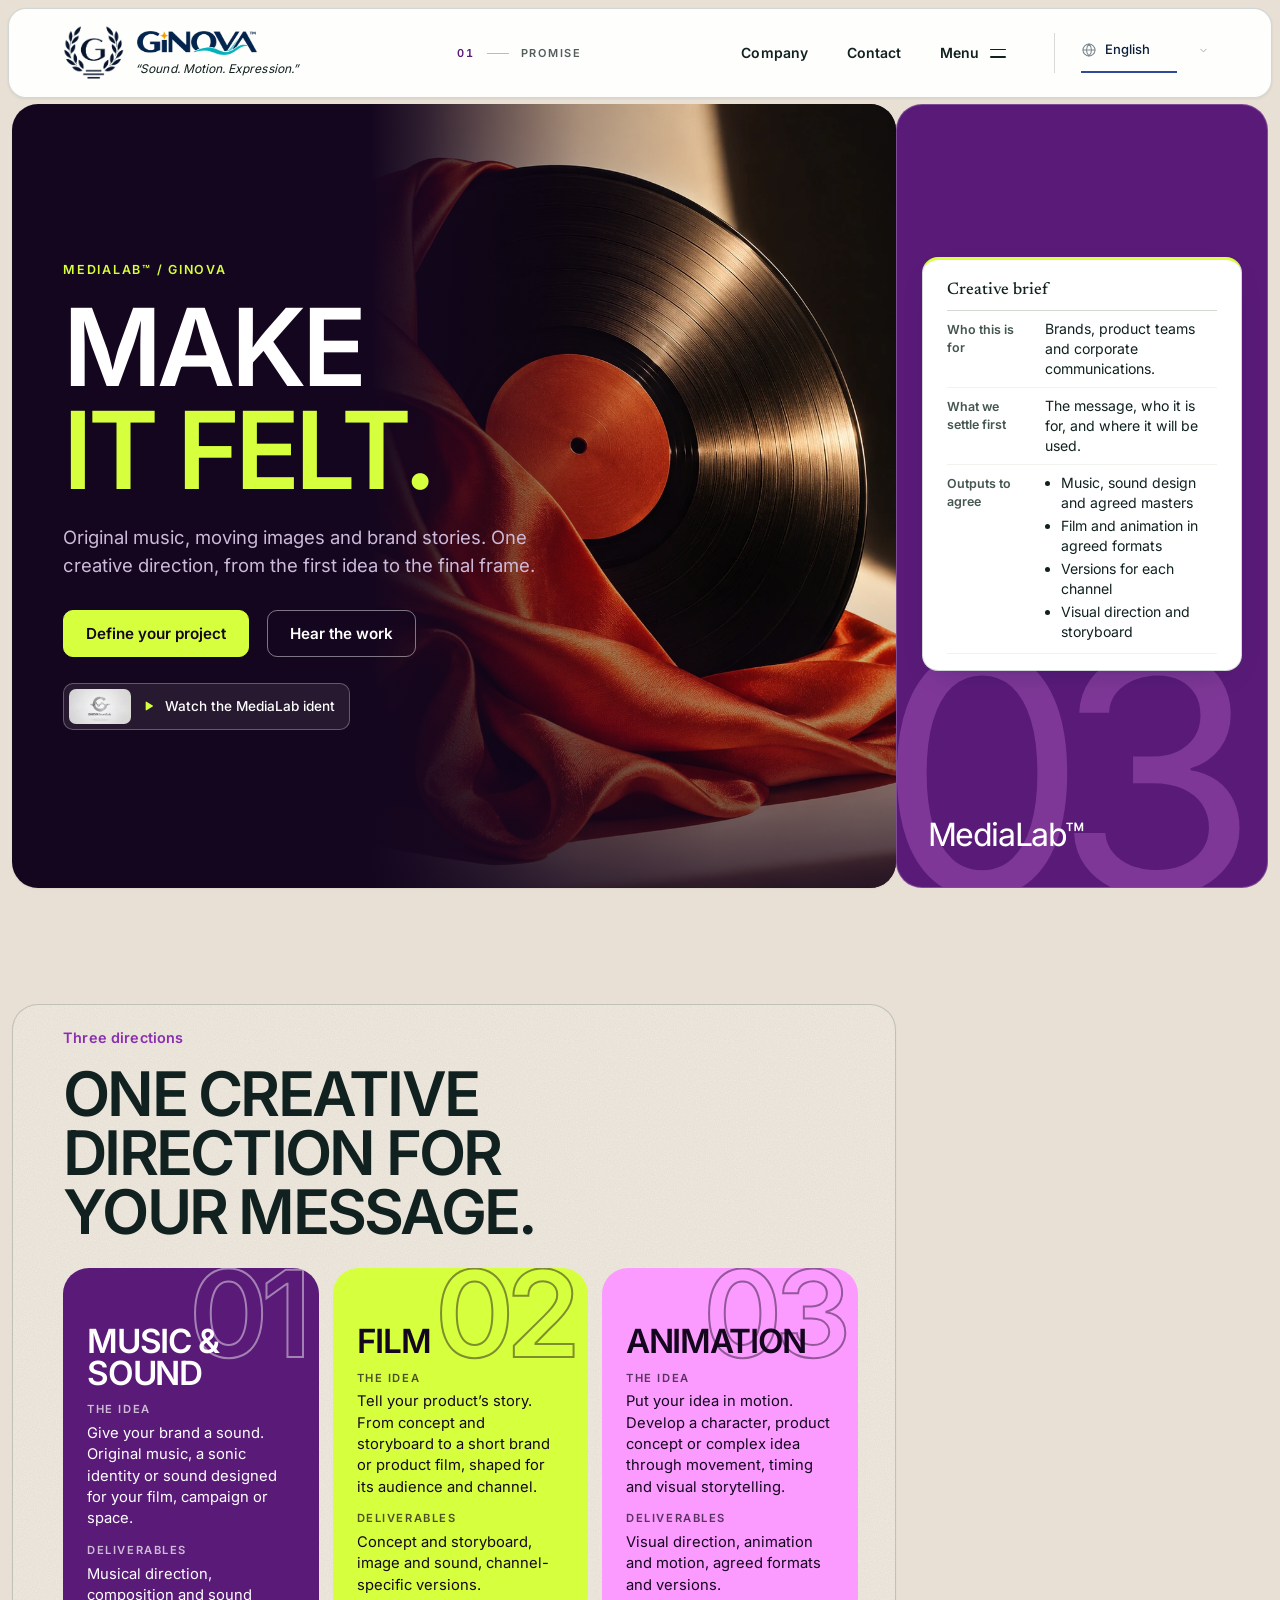
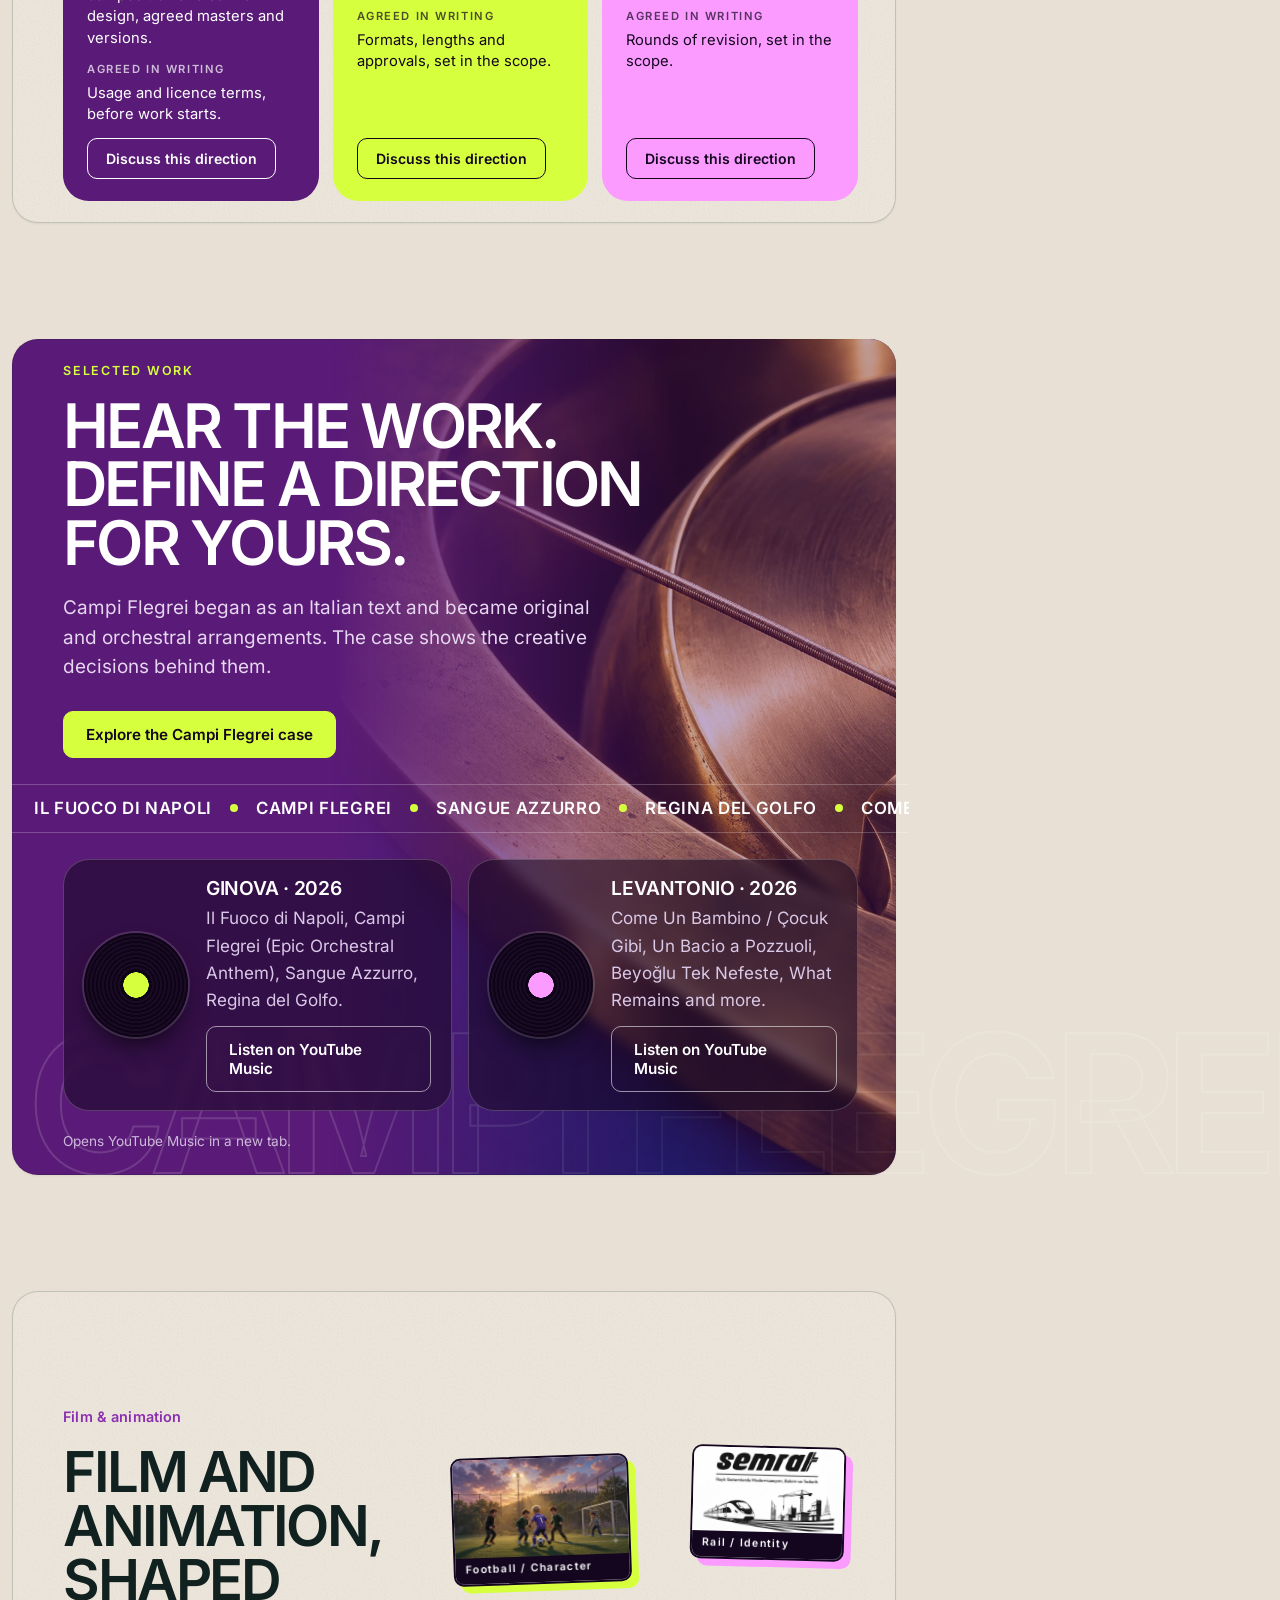
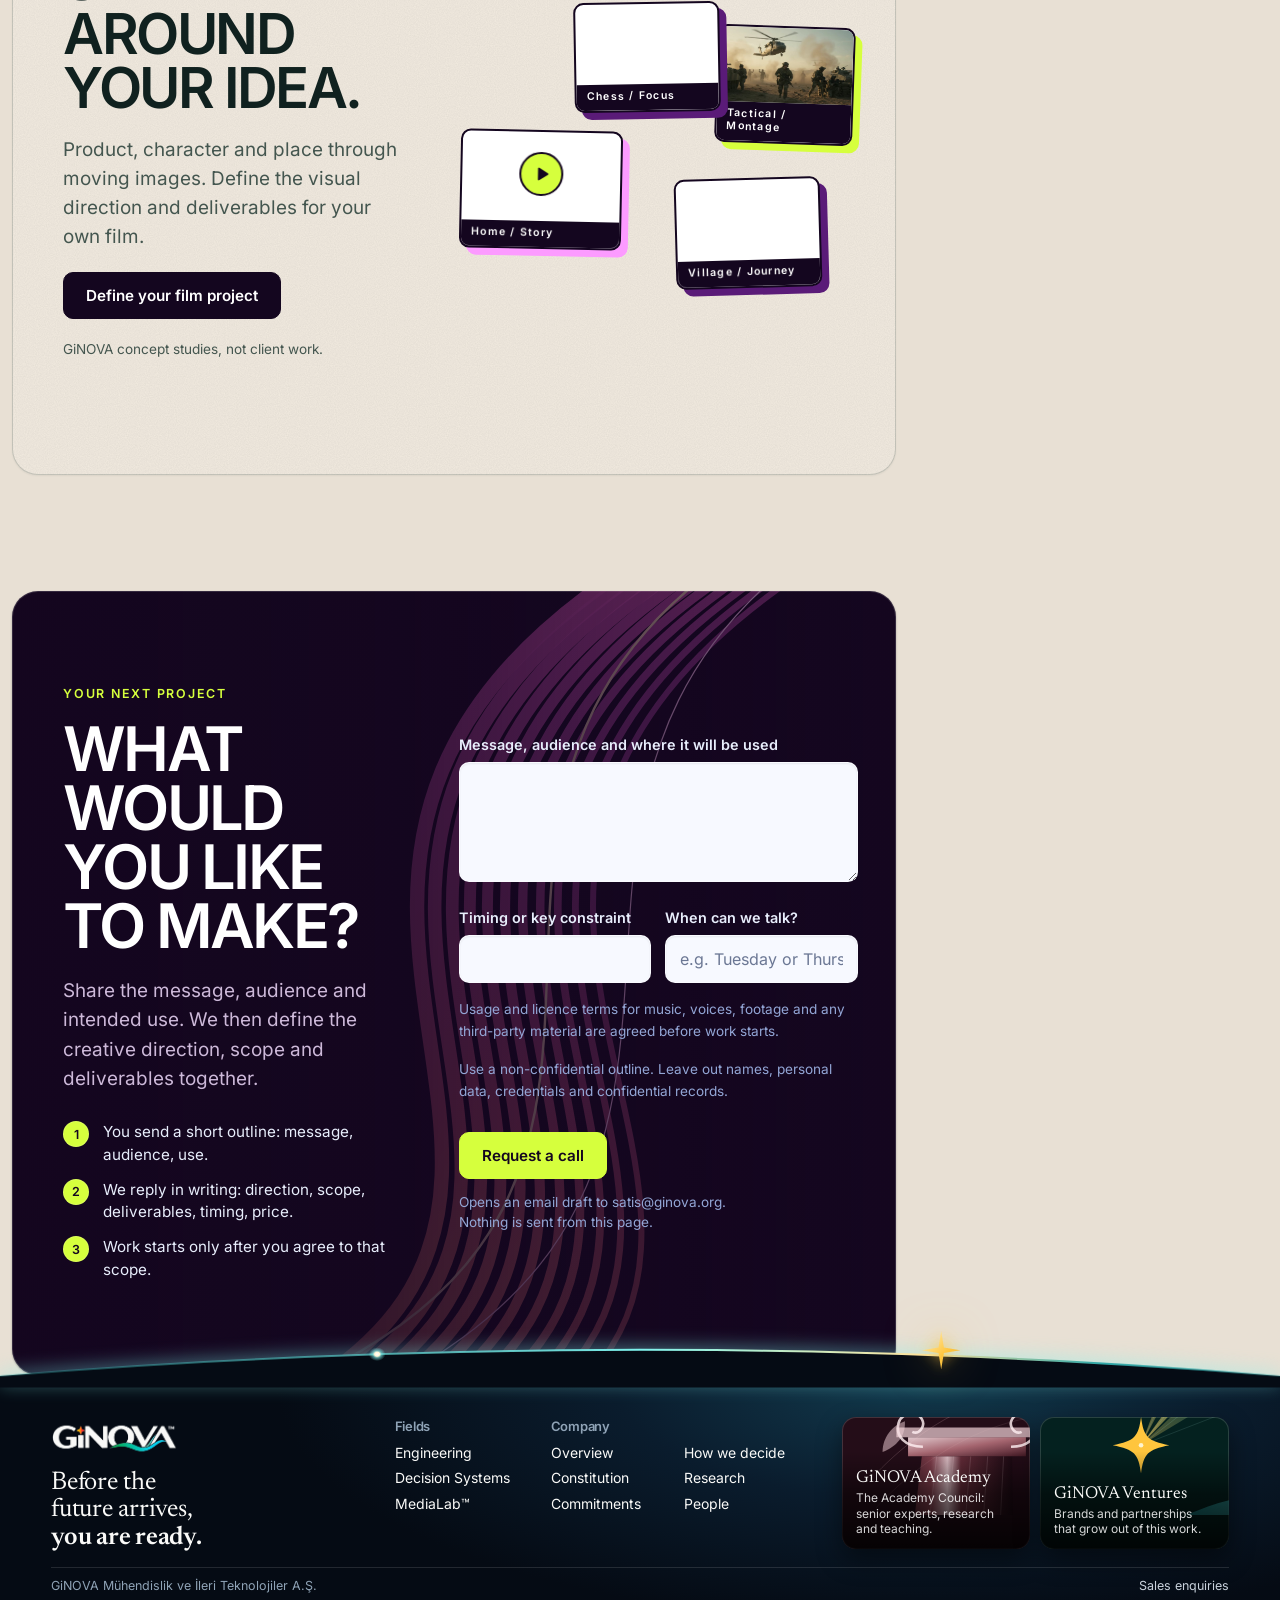
==== commit 269e9dcf: "Replace home page with the v2 site (eight languages, shared header and footer) - New home page and l" ====
--- a/index.html
+++ b/index.html
@@ -1,271 +1,257 @@
 <!doctype html>
-<html lang="en"><head>
-
-<meta charset="UTF-8">
-<meta name="viewport" content="width=device-width, initial-scale=1.0">
-<title>GiNOVA | Creative production for sound, film and brand stories.</title>
-<meta name="description" content="GiNOVA MediaLab™ combines brand, technology and storytelling through sound, image and motion.">
-
-
-<link rel="stylesheet" href="/assets/fonts/fonts.css">
-<style>
-:root{
-  --ivory:#F3F0E8; --ink:#171817; --green:#17342C; --grey:#78756F;
-  --stone:#D8D2C7; --bronze:#9A7A47;
-  --serif:'Newsreader', Georgia, serif;
-  --sans:'Inter', -apple-system, sans-serif;
-  --maxw:1240px;
-}
-*{margin:0;padding:0;box-sizing:border-box}
-html{scroll-behavior:smooth}
-@media (prefers-reduced-motion: reduce){ html{scroll-behavior:auto} *,*::before,*::after{animation:none!important;transition:none!important} }
-body{background:var(--ivory);color:var(--ink);font-family:var(--sans);font-size:16px;line-height:1.65;-webkit-font-smoothing:antialiased}
-.wrap{max-width:var(--maxw);margin:0 auto;padding:0 6vw}
-a{color:inherit;text-decoration:none}
-::selection{background:var(--green);color:var(--ivory)}
-.eyebrow{font-family:var(--sans);font-size:11px;letter-spacing:.22em;text-transform:uppercase;color:var(--bronze);font-weight:600;display:flex;align-items:center;gap:14px}
-.eyebrow::before{content:"";width:28px;height:1px;background:var(--bronze)}
-h1,h2,h3{font-family:var(--serif);font-weight:300;letter-spacing:-.01em}
-h2{font-size:clamp(30px,4vw,46px);line-height:1.12;margin:18px 0 14px}
-.lead{color:var(--grey);max-width:62ch;font-size:17px}
-button{font-family:var(--sans);cursor:pointer}
-:focus-visible{outline:2px solid var(--bronze);outline-offset:3px}
-section{padding:104px 0}
-@media(max-width:760px){section{padding:64px 0}}
-
-/* header */
-header{position:sticky;top:0;z-index:50;background:rgba(243,240,232,.92);backdrop-filter:blur(10px);border-bottom:1px solid var(--stone)}
-.nav{display:flex;align-items:center;justify-content:space-between;height:76px}
-.brand{display:flex;align-items:center;gap:14px}
-.brand img{height:44px;width:auto}
-.brand .bname{font-family:var(--serif);font-size:23px;font-weight:500;letter-spacing:.02em}
-.brand .bdesc{font-size:10px;letter-spacing:.2em;text-transform:uppercase;color:var(--grey);display:block;margin-top:1px}
-.navlinks{display:flex;gap:30px;align-items:center}
-.navlinks a{font-size:13.5px;font-weight:450;color:var(--ink);letter-spacing:.01em;padding:4px 0;border-bottom:1px solid transparent;transition:border-color .2s}
-.navlinks a:hover{border-color:var(--bronze)}
-.langs{display:flex;gap:2px;border:1px solid var(--stone);border-radius:2px;overflow:hidden;margin-left:8px}
-.langs button{font-size:11px;letter-spacing:.08em;padding:6px 9px;background:transparent;border:none;color:var(--grey)}
-.langs button[aria-pressed="true"]{background:var(--green);color:var(--ivory)}
-.cta{background:var(--green);color:var(--ivory);border:none;padding:12px 22px;font-size:13.5px;font-weight:500;letter-spacing:.02em;border-radius:2px;transition:background .2s}
-.cta:hover{background:#0f241e}
-.cta.ghost{background:transparent;color:var(--ink);border:1px solid var(--ink)}
-.cta.ghost:hover{background:var(--ink);color:var(--ivory)}
-@media(max-width:1080px){.navlinks a{display:none}.navlinks .langs button{display:block}}
-
-/* hero */
-.hero{padding:110px 0 120px}
-.hero .wrap{display:grid;grid-template-columns:minmax(0,7fr) minmax(0,5fr);gap:6vw;align-items:center}
-.hero h1{font-size:clamp(44px,6vw,78px);line-height:1.04;font-weight:250}
-.hero h1 em{font-style:italic;font-weight:300;color:var(--green)}
-.hero .lead{margin:26px 0 38px}
-.heroctas{display:flex;gap:14px;flex-wrap:wrap}
-.field-wrap{position:relative}
-.field-wrap svg{width:100%;height:auto;display:block}
-.fcap{font-size:11px;letter-spacing:.14em;text-transform:uppercase;color:var(--grey);margin-top:16px;text-align:right}
-@media(max-width:900px){.hero .wrap{grid-template-columns:1fr}.field-wrap{max-width:440px}}
-
-/* situations */
-.situ{border-top:1px solid var(--stone)}
-.chips{display:flex;flex-wrap:wrap;gap:10px;margin:34px 0 0}
-.chip{border:1px solid var(--stone);background:transparent;color:var(--ink);padding:11px 18px;font-size:13.5px;border-radius:2px;transition:all .2s}
-.chip:hover{border-color:var(--green)}
-.chip[aria-pressed="true"]{background:var(--green);color:var(--ivory);border-color:var(--green)}
-.situ-panel{margin-top:44px;border:1px solid var(--stone);background:#fbf9f4;padding:44px 46px;display:none;grid-template-columns:repeat(2,1fr);gap:36px 56px;border-radius:2px}
-.situ-panel.open{display:grid}
-.sp-item .k{font-size:11px;letter-spacing:.18em;text-transform:uppercase;color:var(--bronze);font-weight:600;margin-bottom:8px}
-.sp-item .v{font-family:var(--serif);font-size:19px;line-height:1.4;font-weight:400}
-.sp-foot{grid-column:1/-1;display:flex;justify-content:space-between;align-items:center;border-top:1px solid var(--stone);padding-top:26px;gap:20px;flex-wrap:wrap}
-.sp-sku{font-size:13px;color:var(--grey)}
-.sp-sku strong{color:var(--ink);font-weight:600}
-@media(max-width:760px){.situ-panel{grid-template-columns:1fr;padding:30px}}
-
-/* decision path */
-.path-sec{background:var(--green);color:var(--ivory)}
-.path-sec .eyebrow{color:var(--stone)}
-.path-sec .eyebrow::before{background:var(--bronze)}
-.path-sec .lead{color:#b9c3bd}
-.path-track{margin:70px 0 0;position:relative}
-.path-line{position:absolute;top:9px;left:0;right:0;height:1px;background:rgba(243,240,232,.25)}
-.path-line-fill{position:absolute;top:9px;left:0;height:1px;background:var(--bronze);width:0;transition:width .5s ease}
-.path-nodes{display:flex;justify-content:space-between;position:relative}
-.pnode{background:none;border:none;display:flex;flex-direction:column;align-items:center;gap:14px;color:var(--stone);flex:1}
-.pnode .dot{width:19px;height:19px;border-radius:50%;border:1px solid rgba(243,240,232,.5);background:var(--green);transition:all .25s;position:relative}
-.pnode[aria-pressed="true"] .dot{background:var(--bronze);border-color:var(--bronze);box-shadow:0 0 0 6px rgba(154,122,71,.18)}
-.pnode .plabel{font-size:12px;letter-spacing:.06em;text-align:center}
-.pnode[aria-pressed="true"] .plabel{color:var(--ivory)}
-.path-detail{margin-top:56px;min-height:130px;max-width:720px}
-.path-detail .pd-title{font-family:var(--serif);font-size:30px;font-weight:300;margin-bottom:12px}
-.path-detail .pd-title span{color:var(--bronze);font-size:15px;font-family:var(--sans);letter-spacing:.15em;vertical-align:middle;margin-right:16px}
-.path-detail p{color:#c6cec9;max-width:60ch}
-@media(max-width:860px){
- .path-nodes{flex-direction:column;align-items:flex-start;gap:4px}
- .path-line,.path-line-fill{display:none}
- .pnode{flex-direction:row;padding:8px 0}
- .pnode .plabel{text-align:left}
-}
-
-/* products */
-.prods{display:grid;grid-template-columns:repeat(2,1fr);gap:1px;background:var(--stone);border:1px solid var(--stone);margin-top:54px}
-.prod{background:var(--ivory);padding:46px 44px;display:flex;flex-direction:column;gap:14px;transition:background .25s}
-.prod:hover{background:#fbf9f4}
-.prod .sku{font-size:11px;letter-spacing:.2em;color:var(--bronze);font-weight:600}
-.prod h3{font-size:27px;font-weight:350;line-height:1.2}
-.prod p{color:var(--grey);font-size:15px;flex:1}
-.prod a{font-size:13px;font-weight:500;letter-spacing:.04em;border-bottom:1px solid var(--bronze);width:max-content;padding-bottom:2px}
-@media(max-width:760px){.prods{grid-template-columns:1fr}}
-
-/* evidence + compare */
-.split{display:grid;grid-template-columns:5fr 7fr;gap:6vw;align-items:start}
-@media(max-width:860px){.split{grid-template-columns:1fr}}
-.evlist{display:grid;gap:0;margin-top:10px}
-.evrow{display:grid;grid-template-columns:44px 1fr;gap:18px;padding:20px 0;border-bottom:1px solid var(--stone);align-items:baseline}
-.evrow .n{font-family:var(--serif);font-style:italic;color:var(--bronze);font-size:19px}
-.evrow .t{font-weight:500;font-size:15px}
-.evrow .d{color:var(--grey);font-size:14px;margin-top:3px}
-
-.cmp{background:#EDE9DF;border-top:1px solid var(--stone);border-bottom:1px solid var(--stone)}
-.cmp-grid{display:grid;grid-template-columns:1fr 1fr;gap:1px;background:var(--stone);border:1px solid var(--stone);margin-top:54px}
-.cmp-col{background:var(--ivory);padding:44px}
-.cmp-col.g{background:var(--green);color:var(--ivory)}
-.cmp-col h3{font-size:22px;font-weight:400;margin-bottom:22px}
-.cmp-col ul{list-style:none}
-.cmp-col li{padding:11px 0;border-bottom:1px solid var(--stone);font-size:14.5px;color:var(--grey)}
-.cmp-col.g li{border-color:rgba(243,240,232,.15);color:#c6cec9}
-.cmp-col li:last-child{border:none}
-@media(max-width:760px){.cmp-grid{grid-template-columns:1fr}}
-
-/* founder */
-.founder .split{align-items:center}
-.fcard{border:1px solid var(--stone);padding:44px;background:#fbf9f4;border-radius:2px}
-.fcard .fname{font-family:var(--serif);font-size:30px;font-weight:350}
-.fcard .frole{color:var(--bronze);font-size:12px;letter-spacing:.18em;text-transform:uppercase;font-weight:600;margin:6px 0 22px}
-.fcard .fline{font-size:14px;color:var(--grey);padding:9px 0;border-top:1px solid var(--stone)}
-.fcard .fline strong{color:var(--ink);font-weight:500}
-
-/* intake */
-.start{background:var(--ivory)}
-.intake{margin-top:50px;border:1px solid var(--stone);background:#fbf9f4;border-radius:2px;overflow:hidden}
-.intake-head{display:flex;justify-content:space-between;align-items:center;padding:22px 40px;border-bottom:1px solid var(--stone);flex-wrap:wrap;gap:10px}
-.steps{display:flex;gap:26px}
-.step{font-size:12px;letter-spacing:.1em;color:var(--grey);display:flex;gap:9px;align-items:center}
-.step .sn{width:22px;height:22px;border:1px solid var(--stone);border-radius:50%;display:grid;place-items:center;font-size:11px}
-.step.on{color:var(--ink)}
-.step.on .sn{background:var(--green);color:var(--ivory);border-color:var(--green)}
-.intake-body{padding:40px}
-.fgrid{display:grid;grid-template-columns:1fr 1fr;gap:22px 26px}
-.fitem{display:flex;flex-direction:column;gap:7px}
-.fitem.full{grid-column:1/-1}
-.fitem label{font-size:12px;letter-spacing:.08em;font-weight:500;color:var(--ink)}
-.fitem input,.fitem select,.fitem textarea{font-family:var(--sans);font-size:14.5px;padding:12px 14px;border:1px solid var(--stone);background:var(--ivory);border-radius:2px;color:var(--ink)}
-.fitem textarea{min-height:96px;resize:vertical}
-.fitem input:focus,.fitem select:focus,.fitem textarea:focus{outline:none;border-color:var(--green)}
-.fnote{grid-column:1/-1;font-size:12.5px;color:var(--grey);border-left:2px solid var(--bronze);padding-left:14px}
-.intake-foot{display:flex;justify-content:space-between;align-items:center;padding:24px 40px;border-top:1px solid var(--stone);gap:12px;flex-wrap:wrap}
-.snap{padding:56px 46px;text-align:left;display:none}
-.snap.open{display:block}
-.snap .ref{font-size:11px;letter-spacing:.2em;color:var(--bronze);font-weight:600;text-transform:uppercase}
-.snap h3{font-family:var(--serif);font-size:32px;font-weight:300;margin:14px 0 8px}
-.snap p{color:var(--grey);max-width:60ch}
-.snapgrid{display:grid;grid-template-columns:repeat(3,1fr);gap:1px;background:var(--stone);border:1px solid var(--stone);margin:34px 0}
-.snapcell{background:var(--ivory);padding:20px}
-.snapcell .k{font-size:10.5px;letter-spacing:.16em;text-transform:uppercase;color:var(--grey);margin-bottom:6px}
-.snapcell .v{font-family:var(--serif);font-size:18px}
-@media(max-width:760px){.fgrid{grid-template-columns:1fr}.snapgrid{grid-template-columns:1fr}.intake-body,.intake-head,.intake-foot{padding-left:22px;padding-right:22px}}
-
-/* footer */
-footer{background:var(--green);color:var(--ivory);padding:78px 0 44px}
-.fgridft{display:grid;grid-template-columns:2fr 1fr 1fr 1fr;gap:48px}
-footer .brand img{height:56px;opacity:.95}
-footer .motto{font-family:var(--serif);font-style:italic;font-size:16px;color:#b9c3bd;margin-top:18px}
-footer h4{font-size:11px;letter-spacing:.2em;text-transform:uppercase;color:var(--bronze);margin-bottom:16px;font-weight:600}
-footer ul{list-style:none}
-footer li{margin:9px 0}
-footer li a{font-size:13.5px;color:#c6cec9;transition:color .2s}
-footer li a:hover{color:var(--ivory)}
-.fbottom{border-top:1px solid rgba(243,240,232,.15);margin-top:60px;padding-top:24px;display:flex;justify-content:space-between;font-size:12px;color:#8fa098;flex-wrap:wrap;gap:10px}
-@media(max-width:860px){.fgridft{grid-template-columns:1fr 1fr}}
-
-/* reveal */
-.rv{opacity:0;transform:translateY(14px);transition:opacity .6s ease,transform .6s ease}
-.rv.in{opacity:1;transform:none}
-
-/* October evolution: retains July identity and decision content */
-:root{--maxw:1440px;--grey:#66635D}
-section{scroll-margin-top:92px}.eyebrow{font-size:12px}.brand .bdesc{font-size:11px;letter-spacing:.12em}.brand img{height:48px}.navlinks{gap:22px}.navlinks a{font-size:14px}.langs button{font-size:12px;min-width:38px;min-height:36px}.menu-toggle{display:none}.skip{position:absolute;left:18px;top:-80px;background:var(--green);color:var(--ivory);padding:12px;z-index:90}.skip:focus{top:12px}.corporate-hero{padding:50px 0 0}.hero-top{display:flex;justify-content:space-between;gap:24px;align-items:center}.review-label{font-size:12px;color:var(--grey)}.corporate-intro{display:grid;grid-template-columns:1.1fr 1fr;align-items:end;gap:8vw;margin:52px 0 64px}.corporate-intro h1{font-size:clamp(50px,5.4vw,83px);font-weight:300;line-height:1.02}.corporate-intro h1 em{color:var(--green)}.corporate-intro .lead{font-size:18px;max-width:47ch}.text-link{display:inline-block;margin-top:25px;border-bottom:1px solid var(--bronze);padding-bottom:4px;font-size:14px}.text-link:after{content:none}.branch-label{font-size:12px;letter-spacing:.12em;text-transform:uppercase;color:var(--grey);margin-bottom:18px}.branches{display:grid;grid-template-columns:1fr 1fr;gap:18px}.branch{position:relative;padding:38px 40px 28px;display:flex;flex-direction:column;overflow:hidden;min-height:490px;border:1px solid var(--green);transition:transform .25s}.branch:hover{transform:translateY(-4px)}.branch-number{font-size:13px;letter-spacing:.1em;color:var(--bronze)}.branch h2{font-size:clamp(35px,3.4vw,49px);position:relative;z-index:1;margin:22px 0 28px;line-height:1.06}.branch h2 em{font-weight:300}.branch-illustration{position:absolute;right:-15px;top:12px;width:50%;height:225px;opacity:.58;pointer-events:none}.branch-illustration svg{height:100%;width:100%}.branch-statement{position:relative;max-width:32ch;font-family:var(--serif);font-size:24px;line-height:1.28;margin-top:22px}.branch-body{font-size:14px;line-height:1.6;max-width:50ch;color:var(--grey);margin:14px 0 28px}.branch-link{display:flex;justify-content:space-between;align-items:center;border-top:1px solid var(--stone);padding-top:20px;font-size:14px;margin-top:auto}.branch-link>span:last-child{font-size:24px}.branch-labs{background:var(--green);color:var(--ivory)}.branch-labs .branch-body{color:#C8D1CC}.branch-labs .branch-number{color:#C4A976}.branch-labs .branch-link{border-color:#61736B}.branch-labs .branch-illustration{color:#C4A976;opacity:.8}.engineering{padding:78px 0 84px}.eng-intro{display:grid;grid-template-columns:1.2fr 1fr;align-items:center;gap:8vw}.eng-intro h2{font-size:38px}.engineering-grid{display:grid;grid-template-columns:1.15fr 1fr 1fr;gap:32px;margin-top:42px;border-top:1px solid var(--stone);padding-top:26px}.engineering-grid article{padding-right:20px}.engineering-grid h3{font-size:25px;line-height:1.15;margin:12px 0}.engineering-grid p{font-size:15px;color:var(--grey)}.item-index{font-size:12px;color:var(--bronze)}.labs-detail{background:#EAE5DA;border-top:1px solid var(--stone);border-bottom:1px solid var(--stone)}.labs-intro{display:grid;grid-template-columns:1fr 1fr;align-items:center;gap:8vw}.labs-intro h2{font-size:46px}.labs-grid{display:grid;grid-template-columns:repeat(3,1fr);gap:30px;margin-top:42px}.labs-grid article{border-top:1px solid #BDB5A6;padding-top:25px}.labs-grid h3{font-size:26px;line-height:1.2;margin:12px 0}.labs-grid p:not(.status){font-size:15px;color:var(--grey)}.status{font-size:12px;color:#6E5937;letter-spacing:.06em}.lab-mark{height:120px;display:flex;align-items:center;justify-content:center;margin-bottom:25px;position:relative;overflow:hidden;background:#F0ECE3}.mark-rd span{border:1px solid var(--bronze);border-radius:100%;width:80px;height:80px;margin:-12px}.mark-rd span:nth-child(2){width:104px;height:104px;border-color:var(--green)}.mark-sound{gap:5px}.mark-sound i{display:block;width:2px;height:calc(18px + (var(--i) * 7px));max-height:84px;background:var(--green);transform:scaleY(.75)}.mark-sound i:nth-child(3n){height:42px;background:var(--bronze)}.mark-sound i:nth-child(2n){height:64px}.mark-vision span{width:88px;height:66px;border:1px solid var(--green);position:absolute;transform:translateX(-30px) rotate(-8deg)}.mark-vision span:nth-child(2){transform:translateX(0) rotate(0);border-color:var(--bronze);background:#F0ECE3}.mark-vision span:nth-child(3){transform:translateX(30px) rotate(8deg)}.decision-intro{padding:92px 0}.decision-intro h1{font-size:62px}.decision-intro .field-wrap{max-width:390px}.contact-wrap{display:grid;grid-template-columns:1.2fr 1fr;gap:8vw;align-items:center}.contact-card{padding:35px;border:1px solid var(--stone);background:#fbf9f4}.contact-card strong{font-family:var(--serif);font-size:30px;font-weight:400;display:block;margin:15px 0}.contact-note{font-size:14px;color:var(--grey)}.draft-info{margin-top:38px;border-top:1px solid #4A4A46;padding-top:20px;font-size:14px;color:#C9C7BF}.draft-info p{max-width:65ch;margin-top:15px}.rv{opacity:1!important;transform:none!important}.prod p{font-size:16px}.fcard .frole,.sp-item .k,.prod .sku,.evrow .d,.pnode .plabel{font-size:14px}.fcap{font-size:12px}.fcard .fname{font-size:32px}.fcard .fline{font-size:15px}.nav .cta{display:inline-block}.fbottom span{font-size:12px}
-@media(max-width:1100px){.navlinks{gap:16px}.brand .bdesc{max-width:170px;letter-spacing:.02em}.navlinks a{display:none}.navlinks .langs button{display:block}.menu-toggle{display:block;background:none;border:1px solid var(--stone);padding:9px 13px;font-size:14px;margin-left:auto;margin-right:16px}.nav.menu-open .navlinks{position:absolute;top:76px;left:0;right:0;background:var(--ivory);padding:24px 6vw;display:flex;flex-wrap:wrap;border-bottom:1px solid var(--stone);box-shadow:0 12px 15px #1718170a}.nav.menu-open .navlinks a{display:block}.nav.menu-open .navlinks .langs{margin-left:auto}.branch{padding:30px}.branch-illustration{opacity:.3;right:-40px}.eng-intro h2{font-size:34px}}
-@media(max-width:760px){.nav{height:76px}.brand{gap:8px}.brand img{height:40px}.brand .bname{font-size:21px}.brand .bdesc{font-size:10px;max-width:138px}.navlinks .cta{display:none}.navlinks .langs{display:none}.nav.menu-open .navlinks .langs{display:flex}.menu-toggle{margin-right:0;font-size:13px}.corporate-hero{padding-top:30px}.hero-top{display:block}.hero-top .eyebrow{font-size:11px;letter-spacing:.09em}.review-label{display:block;margin-top:10px;font-size:12px}.corporate-intro{grid-template-columns:1fr;margin:35px 0 40px;gap:24px}.corporate-intro h1{font-size:53px}.corporate-intro .lead{font-size:17px}.branch-label{font-size:11px;letter-spacing:.07em}.branches{grid-template-columns:1fr;gap:14px}.branch{min-height:415px;padding:28px}.branch h2{font-size:40px;margin-top:17px}.branch-illustration{width:47%;right:0;top:10px;height:190px}.branch-statement{font-size:23px;max-width:25ch;margin-top:15px}.branch-body{font-size:15px}.eng-intro,.labs-intro,.contact-wrap{grid-template-columns:1fr;gap:20px}.engineering{padding:56px 0}.engineering-grid,.labs-grid{grid-template-columns:1fr;gap:26px}.engineering-grid{margin-top:28px}.engineering-grid article{padding:0 0 24px;border-bottom:1px solid var(--stone)}.engineering-grid h3{font-size:27px}.engineering-grid p,.labs-grid p:not(.status){font-size:16px}.labs-intro h2{font-size:40px}.labs-grid{margin-top:28px}.lab-mark{height:150px}.decision-intro{padding:64px 0}.decision-intro h1{font-size:48px}.decision-intro .field-wrap{display:none}.contact-card{padding:25px}.contact-card strong{font-size:27px}.path-detail .pd-title{font-size:26px}.cmp-col{padding:26px}.fcard{padding:28px}.hero .lead{margin:22px 0}.brand .bdesc{line-height:1.25}.eyebrow{letter-spacing:.13em}}
-@media(prefers-reduced-motion:reduce){.branch:hover{transform:none}}
-</style>
-
-<style>
-.sl-hero{background:var(--green);color:var(--ivory);padding:40px 0 28px;overflow:hidden}.sl-kicker{display:flex;align-items:center;justify-content:space-between;gap:20px}.sl-hero .eyebrow,.sl-hero .review-label{color:#CBB995}.sl-hero-grid{display:grid;grid-template-columns:1.15fr 1fr;gap:20px;align-items:center;margin-top:50px}.sl-word{font-size:15px;letter-spacing:.14em;margin-bottom:24px}.sl-hero h1{font-size:clamp(48px,5.1vw,76px);line-height:1.06;letter-spacing:-.025em;max-width:12ch}.sl-hero h1 em{color:#CFBA90;font-weight:300}.sl-hero .lead{color:#CED6CF;font-size:18px;margin:28px 0 30px;max-width:48ch}.sl-hero .cta{background:var(--ivory);color:var(--green);font-size:14px}.sl-quiet{font-size:14px;padding:12px 0;border-bottom:1px solid #86988E}.sl-art{color:#CCB88F;position:relative;margin:0 -60px 0 -40px}.sl-art svg{width:100%;display:block}.sl-art figcaption{text-align:center;font-size:12px;letter-spacing:.06em;color:#B6C3B9;margin-top:15px}.sl-disciplines{display:flex;gap:24px;align-items:center;margin-top:65px;border-top:1px solid #567266;padding-top:25px;font-size:12px;letter-spacing:.24em;color:#BFCBC1}.sl-disciplines i{width:30px;height:1px;background:#9A7A47}.sl-section-head{display:grid;grid-template-columns:1fr 1fr;gap:7vw;align-items:center;margin-bottom:44px}.sl-section-head h2{font-size:48px}.sl-format-grid{display:grid;grid-template-columns:4fr 7fr;gap:60px}.sl-tabs{display:flex;flex-direction:column;gap:0}.sl-tabs button{display:flex;align-items:center;gap:20px;text-align:left;border:0;border-top:1px solid var(--stone);padding:24px 4px;background:transparent;color:var(--grey);font-size:16px}.sl-tabs button:last-child{border-bottom:1px solid var(--stone)}.sl-tabs button>span:last-child{margin-left:auto}.sl-tabs button[aria-selected=true]{color:var(--green);font-weight:600;border-top-color:var(--green)}.sl-tabno{font-size:12px;color:var(--bronze);font-weight:400}.sl-panel{background:#EAE5DA;padding:38px 42px;min-height:440px;border-top:2px solid var(--bronze)}.sl-panel-index{font-size:13px;color:#765B2E;letter-spacing:.15em}.sl-panel h3{font-size:38px;line-height:1.12;margin:20px 0 18px}.sl-panel>p:not(.sl-panel-index){font-size:16px;color:#66635D;max-width:55ch}.sl-panel h4{font-size:12px;letter-spacing:.12em;text-transform:uppercase;font-weight:500;color:#765B2E;margin:28px 0 10px}.sl-panel ul{list-style:none}.sl-panel li{padding:8px 0 8px 22px;font-size:15px;border-bottom:1px solid #D1C9BA;position:relative}.sl-panel li:before{content:'+';position:absolute;left:0;color:#765B2E}.sl-process{background:#E9E4D8;border-top:1px solid var(--stone);border-bottom:1px solid var(--stone)}.sl-process h2{font-size:46px}.sl-process-grid{display:grid;grid-template-columns:repeat(4,1fr);gap:34px;margin-top:48px}.sl-process-grid article{border-top:1px solid #C2B8A7;padding-top:22px}.sl-process-grid article>span{font-size:13px;color:#765B2E}.sl-process-grid h3{font-size:27px;line-height:1.18;margin:20px 0 14px}.sl-process-grid p{font-size:15px;color:var(--grey)}.sl-bridge{padding:68px 0;border-bottom:1px solid var(--stone)}.sl-bridge .wrap{max-width:1000px}.sl-bridge h2{font-size:39px}.sl-bridge .heroctas{gap:34px;margin-top:6px}.sl-enquiry h2{font-size:49px}.sl-footer-word{font-family:var(--serif);font-size:28px;margin-bottom:14px}footer p[data-t]{font-size:14px;color:#BDBBB2}footer .text-link{color:var(--ivory)}
-@media(max-width:950px){.sl-hero-grid{grid-template-columns:1fr}.sl-art{max-width:620px;margin:-10px auto 0;width:100%}.sl-hero h1{max-width:100%}.sl-hero .lead{max-width:65ch}.sl-disciplines{margin-top:32px}.sl-format-grid{gap:30px}.sl-process-grid{grid-template-columns:1fr 1fr}.sl-panel{padding:30px}.sl-section-head h2{font-size:40px}}
-@media(max-width:760px){.sl-hero{padding-top:26px}.sl-kicker{display:block}.sl-hero-grid{margin-top:38px}.sl-word{font-size:14px;letter-spacing:.1em}.sl-hero h1{font-size:49px}.sl-hero .lead{font-size:17px}.sl-art{margin-top:10px}.sl-art figcaption{font-size:12px;letter-spacing:0}.sl-disciplines{gap:16px;font-size:11px}.sl-section-head,.sl-format-grid{grid-template-columns:1fr;gap:22px}.sl-section-head{margin-bottom:26px}.sl-section-head h2{font-size:40px}.sl-tabs button{padding:19px 5px;min-height:58px}.sl-panel{padding:28px;min-height:0}.sl-panel h3{font-size:33px}.sl-panel li{font-size:16px}.sl-process h2{font-size:39px}.sl-process-grid{grid-template-columns:1fr;gap:27px;margin-top:32px}.sl-process-grid h3{font-size:29px;margin-top:12px}.sl-process-grid p{font-size:16px}.sl-bridge h2{font-size:34px}.sl-enquiry h2{font-size:41px}.contact-card strong{font-size:25px}}
-</style><style>.service-illustration{height:140px;display:flex;align-items:center;margin:0 0 12px;overflow:hidden}.service-illustration svg{display:block;width:100%;height:140px}.prod-illustration{height:120px;margin:-8px -5px 8px;opacity:.85}.prod-illustration svg{width:100%;height:120px;display:block}.sl-panel-art{height:110px;margin:-12px 0 18px;opacity:.85}.sl-panel-art svg{display:block;width:100%;height:110px}.service-illustration svg,.prod-illustration svg{transition:transform .5s ease}.engineering-grid article:hover .service-illustration svg,.prod:hover .prod-illustration svg{transform:translateY(-3px)}@media(max-width:760px){.service-illustration{height:155px;max-width:400px}.service-illustration svg{height:155px}.prod-illustration{height:110px}.prod-illustration svg{height:110px}}@media(prefers-reduced-motion:reduce){.service-illustration svg,.prod-illustration svg{transition:none!important;transform:none!important}}</style><style>
-/* GiNOVA visual review: editorial structure, sculptural focus, useful interactions */
-:root{--maxw:1480px;--ink:#16201C;--green:#153D31;--bronze:#967A4D;--grey:#626860;--stone:#D6D8CE}
-body{letter-spacing:-.01em}.wrap{padding-left:6vw;padding-right:6vw}header{background:rgba(243,240,232,.96);backdrop-filter:blur(16px)}.nav{height:88px}.brand img{height:47px}.brand .bname{font-size:26px;letter-spacing:-.03em}.brand .bdesc{font-size:12px;letter-spacing:.12em}.navlinks{gap:24px}.navlinks a{font-size:13px}.langs{border-radius:100px;padding:2px}.langs button{border-radius:100px;min-width:32px;min-height:29px}.cta{padding:14px 22px;font-size:14px;line-height:1.3;border-radius:0;font-weight:500}.cta.ghost{border-color:#A7B0A5}.eyebrow{font-size:12px;letter-spacing:.16em;line-height:1.5}.eyebrow:before{width:18px}.review-label{font-size:12px;letter-spacing:.04em;white-space:nowrap}.corporate-hero{padding:27px 0 0}.hero-top{margin-bottom:14px}.corporate-intro{position:relative;grid-template-columns:minmax(0,1fr) minmax(0,1.05fr);gap:2vw;align-items:center;margin:0 0 46px;min-height:530px}.hero-copy{padding:30px 0;position:relative;z-index:1}.corporate-intro h1{font-size:clamp(48px,5.2vw,78px);line-height:.99;letter-spacing:-.035em;max-width:10ch;font-weight:300}.corporate-intro h1 em{font-weight:300;white-space:normal}.corporate-intro .lead{font-size:16px;line-height:1.75;max-width:44ch;margin-top:27px}.hero-copy .text-link{margin-top:26px;font-size:13px}.signature-figure{min-width:0;margin:0 -4vw 0 -3vw;position:relative}.signature-figure img{width:100%;height:510px;object-fit:cover;object-position:58% center;display:block;mix-blend-mode:multiply}.signature-figure figcaption{font-size:12px;text-transform:uppercase;letter-spacing:.1em;color:#78796C;text-align:right;padding-right:3vw;margin-top:-5px}.branch-label{font-size:12px;letter-spacing:.12em;margin-bottom:17px;display:flex;align-items:center;gap:24px}.branch-label:after{content:'';flex:1;height:1px;background:var(--stone)}.branches{gap:22px}.branch{min-height:310px;border:none;padding:29px 32px 24px;transition:background .25s,transform .25s;isolation:isolate}.branch-decision{background:#E4E8DD}.branch-labs{background:#163D32}.branch:before{content:'';position:absolute;inset:0;border:1px solid #153D310d;pointer-events:none}.branch h2{font-size:37px;line-height:.98;margin:20px 0 18px;letter-spacing:-.03em}.branch h2 br{display:none}.branch h2 em{display:block;margin-top:4px}.branch-number{font-size:12px}.branch-illustration{width:165px;height:150px;top:16px;right:8px;opacity:.5}.branch-statement{font-family:var(--sans);font-size:15px;line-height:1.6;max-width:40ch;margin:9px 0 0}.branch-body{font-size:13px;line-height:1.65;max-width:56ch;margin:12px 0 24px}.branch-link{font-size:12px;padding-top:15px;letter-spacing:.02em}.branch-decision .branch-link{border-color:#BFCBBB}.branch-labs .branch-link{border-color:#71857A}.branch:hover{transform:translateY(-3px)}.engineering{padding:94px 0}.eng-intro{grid-template-columns:1.15fr 1fr;gap:8vw}.eng-intro h2{font-size:43px;line-height:1.07;letter-spacing:-.025em}.eng-intro .lead{font-size:16px;line-height:1.75}.engineering-grid{gap:34px;margin-top:45px;border-top:0;padding:0}.engineering-grid article{border-top:1px solid #B8C4B5;padding-top:15px;padding-right:0}.service-illustration{height:155px;margin:0 0 18px;background:#ECEFE5}.service-illustration svg{height:125px}.engineering-grid h3{font-size:28px;letter-spacing:-.02em}.engineering-grid p{font-size:14px;line-height:1.75}.item-index{font-size:12px}.labs-detail{background:#E7E9DE;border:0;padding:85px 0}.labs-intro h2{font-size:49px;line-height:1.04;letter-spacing:-.025em}.labs-intro .lead{font-size:16px;line-height:1.75}.labs-grid{gap:30px;margin-top:46px}.labs-grid article{border:0;padding:0}.lab-mark{height:180px;background:#F3F3EA;margin-bottom:26px}.labs-grid h3{font-size:28px}.labs-grid p:not(.status){font-size:14px;line-height:1.75}.status{font-size:12px;letter-spacing:.1em;text-transform:uppercase;color:#766239}.labs-grid .text-link{font-size:12px;margin-top:20px}.lab-boundary{border-top:1px solid #C3CBBE;padding-top:20px;margin-top:36px;font-size:12px;line-height:1.7;color:#656D61;max-width:90ch}.founder{padding:96px 0}.founder h2{font-size:49px;letter-spacing:-.025em}.founder .lead{font-size:16px;line-height:1.8}.fcard{padding:37px;background:transparent;border-color:#BDC8B7}.fcard .fname{font-size:34px}.fcard .frole{font-size:12px}.fcard .fline{font-size:13px}.origin-label{font-size:12px;letter-spacing:.14em;text-transform:uppercase;margin-top:34px;color:#876F48}.origin-note{font-size:14px;margin-top:10px;max-width:55ch;line-height:1.8}.mn{padding:62px 0;background:#172B23}.mn h2{font-size:34px;line-height:1.13}.mn .msig .mword{font-size:23px}.contact-wrap h2{font-size:49px;letter-spacing:-.025em}.contact-wrap .lead{font-size:16px;line-height:1.75}.contact-card{padding:36px;background:#E8ECE0;border:0}.contact-card strong{font-size:30px}.contact-note{font-size:12px;line-height:1.8}.start{padding:85px 0}.text-link{font-size:13px}.fgridft{gap:42px}.fgridft img{width:90px}.fgridft h4{font-size:12px}.fgridft a,.fgridft li{font-size:12px}.fbottom{gap:18px;margin-top:38px}.fbottom span{font-size:12px;line-height:1.7;max-width:55ch}footer{padding:60px 0 34px}.draft-info{font-size:12px}.v-flow{background:#132E25;color:#EDF0E5;padding:85px 0 72px;margin-top:82px;overflow:hidden}.v-flow .eyebrow{color:#B7A074}.v-flow-head{display:grid;grid-template-columns:1.15fr 1fr;gap:8vw;align-items:center}.v-flow h2{font-size:49px;letter-spacing:-.025em;line-height:1.06}.v-flow .lead{font-size:16px;color:#BBC8BA;line-height:1.75}.v-flow-tabs{display:grid;grid-template-columns:repeat(4,minmax(0,1fr));margin-top:44px;gap:0;border-bottom:1px solid #506B57}.v-flow-tabs button{color:#A6B7A5;background:none;border:0;border-bottom:2px solid transparent;text-align:left;padding:18px 16px 20px 0;font-size:13px;line-height:1.5;transition:color .2s,border-color .2s}.v-flow-tabs button>small{display:block;color:#BDAC84;letter-spacing:.14em;font-size:12px;margin-bottom:8px}.v-flow-tabs button[aria-selected=true]{color:#FFFDF3;border-bottom-color:#CAB488}.v-flow-content{display:grid;grid-template-columns:1fr 1fr;gap:7vw;align-items:center;margin-top:35px;min-height:220px}.v-flow-drawing{position:relative;height:195px;display:flex;align-items:center;justify-content:center;gap:0}.v-flow-line{position:absolute;left:9%;right:9%;top:50%;height:1px;background:#5C715C}.v-flow-drawing span{width:16px;height:16px;border:1px solid #8FA384;border-radius:50%;background:#132E25;position:relative;margin:0 4%;transition:background .25s,box-shadow .25s}.v-flow-drawing span.active{background:#D1BB86;border-color:#D1BB86;box-shadow:0 0 0 12px #D1BB8615}.v-flow-copy{display:grid;grid-template-columns:1fr 1fr;gap:25px}.v-flow-copy h3{font-size:23px;margin-bottom:10px}.v-flow-copy p{font-size:12px;line-height:1.8;color:#BBC8BA}.v-flow .text-link{color:#E6E9DC;border-color:#9A8456;font-size:12px;margin-top:22px}.decision-intro{padding:60px 0 72px;background:linear-gradient(180deg,#F3F0E8,#EBEEE3)}.decision-intro .wrap{grid-template-columns:1.1fr 1fr;gap:3vw}.decision-intro h1{font-size:clamp(49px,5.6vw,80px);line-height:1.01;letter-spacing:-.04em}.decision-intro .lead{font-size:16px;line-height:1.75;max-width:44ch}.decision-intro .field-wrap{max-width:none;margin:0 -35px}.decision-intro .field-wrap img{width:100%;height:450px;object-fit:contain;display:block}.fcap{font-size:12px;letter-spacing:.1em;line-height:1.6}.situ{padding:78px 0}.situ h2{font-size:45px}.situ .lead{font-size:16px}.chips{gap:8px;margin-top:27px}.chip{font-size:12px;padding:10px 15px;border-radius:100px}.situ-panel{margin-top:30px;border:none;border-left:2px solid #9B855B;background:#E8EDE0;padding:34px;gap:30px 50px}.sp-item .k{font-size:12px;letter-spacing:.13em}.sp-item .v{font-size:21px}.sp-foot{border-color:#B6C4AD;padding-top:20px}.sp-sku{font-size:12px}.path-sec{padding:85px 0;background:#132E25}.path-sec h2{font-size:48px}.path-sec .lead{font-size:16px}.path-track{margin-top:48px}.pnode .plabel{font-size:12px}.path-detail{margin-top:36px}.path-detail p{font-size:14px;line-height:1.8}.prod{padding:32px;border-top:1px solid #B8C4B3}.prods{gap:22px;background:transparent;border:0;margin-top:36px}.prod h3{font-size:28px}.prod p{font-size:14px;line-height:1.8}.prod .sku{font-size:12px;letter-spacing:.17em}.prod a{font-size:12px}.prod-illustration{background:#E9EEE0;margin:0 0 16px;height:150px}.prod-illustration svg{height:135px}.evrow .t{font-size:14px}.evrow .d{font-size:13px}.cmp{background:#E9EDDF}.cmp-grid{border:0;gap:24px;margin-top:30px}.cmp-col{padding:32px}.cmp-col h3{font-size:27px}.cmp-col li{font-size:13px;line-height:1.8}.sl-hero{background:#132E25;padding-top:28px}.sl-hero-grid{grid-template-columns:1.08fr 1fr;gap:2vw;margin-top:30px;min-height:480px}.sl-word{font-size:13px;letter-spacing:.15em;margin-bottom:28px}.sl-hero h1{font-size:clamp(48px,5.6vw,79px);line-height:1.02;letter-spacing:-.035em}.sl-hero .lead{font-size:16px;line-height:1.8;margin:25px 0 30px}.sl-art{margin:0 -6vw 0 -4vw}.sl-art img{display:block;width:100%;height:440px;object-fit:contain}.sl-art figcaption{font-size:12px;letter-spacing:.1em;text-transform:uppercase;margin:0}.sl-disciplines{margin-top:15px;padding-top:22px;font-size:12px;letter-spacing:.2em}.sl-section-head h2{font-size:47px}.sl-section-head .lead{font-size:16px;line-height:1.75}.sl-tabs button{font-size:14px;padding:25px 10px 25px 0}.sl-panel{border:0;border-left:2px solid #9A7A47;background:#E8ECE0;padding:30px 40px}.sl-panel-art{height:120px;max-width:360px;margin:0 0 20px}.sl-panel h3{font-size:38px}.sl-panel li{font-size:13px}.sl-panel>p:not(.sl-panel-index){font-size:14px;line-height:1.8}.sl-process{background:#E7EBDF;border:0}.sl-process-grid{gap:30px}.sl-process-grid p{font-size:13px;line-height:1.8}.sl-process-grid h3{font-size:28px}.sl-bridge{background:#F3F0E8}.sl-bridge .wrap{max-width:1150px}.sl-enquiry h2{font-size:48px}.sl-footer-word{font-size:30px}a,button{-webkit-tap-highlight-color:#9A7A4730}button:focus-visible,a:focus-visible{outline:2px solid #A48957;outline-offset:5px}
-@media(max-width:1100px){.nav.menu-open .navlinks{top:88px}.navlinks .cta{display:none}.corporate-intro h1{font-size:61px}.corporate-intro{min-height:450px;gap:1vw}.signature-figure img{height:420px}.branch{padding:28px;min-height:330px}.branch h2{font-size:33px}.branch-illustration{width:135px;right:0;opacity:.38}.branch-body{font-size:13px}.v-flow-copy{grid-template-columns:1fr;gap:18px}.v-flow-content{grid-template-columns:.7fr 1fr}.decision-intro .field-wrap img{height:390px}.sl-hero h1{font-size:60px}.sl-art img{height:390px}.sl-hero-grid{min-height:420px}}
-@media(max-width:760px){.wrap{padding-left:6vw;padding-right:6vw}.nav{height:78px}.nav.menu-open .navlinks{top:78px}.brand img{height:39px}.brand .bname{font-size:23px}.brand .bdesc{font-size:12px}.menu-toggle{font-size:12px}.hero-top{margin-bottom:0}.corporate-hero{padding-top:22px}.hero-top .eyebrow{font-size:12px;max-width:35ch}.review-label{font-size:12px}.corporate-intro{grid-template-columns:1fr;gap:0;margin-bottom:30px;min-height:0}.hero-copy{padding:28px 0 0}.corporate-intro h1{font-size:55px;line-height:1.02;max-width:12ch}.corporate-intro .lead{font-size:16px;line-height:1.75;margin-top:22px;max-width:50ch}.signature-figure{margin:-10px -6vw 0 0}.signature-figure img{height:300px;object-fit:contain;object-position:center}.signature-figure figcaption{font-size:12px;padding-right:6vw;margin-top:-2px}.branch-label{font-size:12px;letter-spacing:.09em;line-height:1.7}.branches{grid-template-columns:1fr;gap:14px}.branch{min-height:290px;padding:26px}.branch h2{font-size:35px;margin-top:18px}.branch-statement{font-size:14px}.branch-body{font-size:13px;max-width:48ch}.branch-illustration{width:155px;height:150px;top:8px;right:5px}.v-flow{margin-top:55px;padding:56px 0}.v-flow-head{grid-template-columns:1fr;gap:15px}.v-flow h2{font-size:39px}.v-flow .lead{font-size:15px}.v-flow-tabs{grid-template-columns:1fr 1fr;margin-top:28px;border:0;gap:0 15px}.v-flow-tabs button{border-top:1px solid #506B57;border-bottom:2px solid transparent;padding:15px 4px 15px 0;font-size:12px}.v-flow-content{grid-template-columns:1fr;gap:15px;margin-top:5px}.v-flow-drawing{height:110px}.v-flow-copy{grid-template-columns:1fr 1fr;gap:22px}.v-flow-copy h3{font-size:22px}.v-flow-copy p{font-size:12px}.engineering{padding:58px 0}.eng-intro,.labs-intro{grid-template-columns:1fr;gap:15px}.eng-intro h2{font-size:36px}.eng-intro .lead{font-size:15px}.engineering-grid{grid-template-columns:1fr;gap:28px;margin-top:30px}.engineering-grid article{border-bottom:0;padding-bottom:0}.service-illustration{max-width:none;height:160px}.engineering-grid p{font-size:15px}.labs-detail{padding:58px 0}.labs-intro h2{font-size:40px}.labs-grid{grid-template-columns:1fr;gap:37px;margin-top:30px}.lab-mark{height:170px;margin-bottom:20px}.labs-grid p:not(.status){font-size:15px}.status{font-size:12px}.lab-boundary{font-size:12px}.founder{padding:60px 0}.founder h2{font-size:41px}.founder .lead{font-size:15px}.fcard{padding:29px}.mn{padding:50px 0}.mn .msig{display:none}.mn h2{font-size:31px}.start,.sl-enquiry{padding:60px 0}.contact-wrap h2,.sl-enquiry h2{font-size:40px}.contact-wrap .lead{font-size:15px}.contact-card{padding:25px}.contact-card strong{font-size:26px;overflow-wrap:anywhere}.fgridft{grid-template-columns:repeat(2,minmax(0,1fr));gap:28px 20px}.fgridft>div:first-child,.fgridft>div:last-child{grid-column:1/-1}.fgridft img{width:80px}.decision-intro{padding:38px 0 55px}.decision-intro .wrap{grid-template-columns:1fr;gap:0}.decision-intro h1{font-size:55px}.decision-intro .field-wrap{display:block;max-width:none;margin:0}.decision-intro .field-wrap img{height:295px}.decision-intro .lead{font-size:15px}.fcap{font-size:12px;text-align:center}.situ{padding:57px 0}.situ h2{font-size:38px}.situ .lead{font-size:15px}.chips{gap:7px}.chip{font-size:12px;padding:9px 12px}.situ-panel{padding:25px;gap:25px}.sp-item .v{font-size:20px}.path-sec{padding:57px 0}.path-sec h2{font-size:39px}.pnode .plabel{font-size:12px}.prods{grid-template-columns:1fr;gap:20px}.prod{padding:25px 0}.prod h3{font-size:29px}.prod p{font-size:15px}.prod-illustration{height:150px}.cmp-grid{grid-template-columns:1fr;gap:15px}.sl-hero-grid{grid-template-columns:1fr;min-height:0;margin-top:30px}.sl-hero h1{font-size:55px}.sl-hero .lead{font-size:15px}.sl-art{margin:0 -6vw}.sl-art img{height:300px}.sl-art figcaption{font-size:12px}.sl-disciplines{font-size:12px;margin-top:30px}.sl-section-head h2{font-size:39px}.sl-section-head .lead{font-size:15px}.sl-panel{padding:27px;border-left-width:2px}.sl-panel h3{font-size:34px}.sl-panel li{font-size:14px}.sl-process-grid p{font-size:15px}.sl-process-grid h3{font-size:29px}.sl-process h2{font-size:39px}.sl-bridge h2{font-size:34px}.sl-enquiry .contact-card strong{font-size:25px}}
-@media(prefers-reduced-motion:reduce){*,*:before,*:after{scroll-behavior:auto!important;transition:none!important;animation:none!important}.branch:hover{transform:none}}
-
-.corporate-intro h1{max-width:none}.corporate-intro .lead,.engineering-grid p,.labs-grid p:not(.status),.branch-statement,.prod p,.sl-panel>p:not(.sl-panel-index),.sl-process-grid p{font-size:16px}.branch-body,.v-flow-copy p,.contact-note,.fcard .fline,.sl-panel li,.cmp-col li,.evrow .d{font-size:14px}.brand .bdesc{font-size:10px}.review-label{font-size:12px}.branch{min-height:340px}.v-flow-copy h3{font-size:25px}.v-flow-copy p{line-height:1.8}@media(max-width:760px){.corporate-intro h1,.sl-hero h1,.decision-intro h1{font-size:51px}.branch{min-height:340px}.v-flow-copy{grid-template-columns:1fr}.branch-body,.contact-note,.fcard .fline,.sl-panel li,.cmp-col li{font-size:15px}.v-flow-copy p{font-size:15px}}</style><style>
-/* Service depth: readable measures and explicit deliverables. */
-.depth-section{padding:90px 0;border-top:1px solid var(--line,#d9d5cb)}
-.depth-intro{max-width:760px;margin-bottom:36px}.depth-intro h2{font:400 clamp(32px,4vw,52px)/1.08 var(--gn-font-serif);letter-spacing:-.035em}.depth-intro p{font-size:18px;line-height:1.65;margin-top:20px}
-.depth-grid{display:grid;grid-template-columns:repeat(3,minmax(0,1fr));gap:32px}.depth-grid article{border-top:2px solid #9a7a47;padding-top:22px}.depth-grid h3{font:400 28px/1.12 var(--gn-font-serif);margin:0 0 16px}.depth-grid p,.depth-next{font-size:16px;line-height:1.7}.depth-next{margin-top:32px;max-width:850px}.engineering-grid p,.labs-grid p{line-height:1.65}.eng-more{margin-top:30px;display:inline-block}
-.navlinks{gap:19px}.navlinks>a{font-size:13px}.eng-page{padding-top:85px}.eng-hero{padding:55px 0 72px}.eng-hero-grid{display:grid;grid-template-columns:1.25fr .75fr;gap:64px;align-items:center}.eng-hero h1{font:400 clamp(44px,5.4vw,78px)/1.02 var(--gn-font-serif);letter-spacing:-.04em;max-width:870px}.eng-hero .lead{max-width:760px;margin:24px 0 28px;font-size:20px;line-height:1.6}.eng-art{padding:30px;background:#e9e5da;border-radius:4px}.eng-art svg{width:100%;height:auto}.eng-art p{font-size:13px;line-height:1.5;margin-top:20px}.eng-situations{display:grid;grid-template-columns:repeat(4,minmax(0,1fr));gap:20px;padding-top:40px}.eng-situations p{font-size:16px;line-height:1.6;border-top:1px solid #c7c2b5;padding-top:18px}.eng-services{background:#f0ede5}.scope-row{border-top:1px solid #cdc8bc;padding:0}.scope-row:last-child{border-bottom:1px solid #cdc8bc}.scope-row summary{list-style:none;cursor:pointer;display:grid;grid-template-columns:52px 1fr 26px;gap:15px;align-items:center;padding:26px 0}.scope-row summary::-webkit-details-marker{display:none}.scope-row summary:after{content:'+';font-size:26px;color:#9a7a47}.scope-row[open] summary:after{content:'−'}.scope-row summary span{font-size:13px;color:#806839}.scope-row h3{font:400 30px/1.12 var(--gn-font-serif);margin:0}.scope-body{display:grid;grid-template-columns:repeat(3,minmax(0,1fr));gap:30px;padding:0 0 32px 67px}.scope-body h4{font-size:12px;letter-spacing:.08em;text-transform:uppercase;margin:0 0 10px}.scope-body p{font-size:16px;line-height:1.7}.eng-method{display:grid;grid-template-columns:repeat(4,minmax(0,1fr));gap:26px}.eng-method h3{font:400 26px/1.14 var(--gn-font-serif)}.eng-method p{font-size:16px;line-height:1.7}.eng-boundary{background:#17342c;color:#f4f0e7}.eng-boundary .eyebrow{color:#d6be90}.eng-boundary p{max-width:920px;font-size:18px;line-height:1.7}.eng-crosslinks{display:flex;flex-wrap:wrap;gap:26px;margin-top:28px}.eng-crosslinks a{color:inherit}.eng-enquiry{padding-bottom:100px}.depth-section a:focus-visible,summary:focus-visible{outline:2px solid #9a7a47;outline-offset:6px}
-@media(max-width:1050px){.navlinks{gap:12px}.navlinks>a{font-size:12px}.eng-hero-grid{gap:30px}.eng-method,.eng-situations{grid-template-columns:repeat(2,minmax(0,1fr))}}
-@media(max-width:760px){.depth-section{padding:60px 0}.depth-grid,.eng-hero-grid,.scope-body{grid-template-columns:1fr}.eng-hero{padding:35px 0 50px}.eng-art{max-width:500px}.eng-page{padding-top:78px}.scope-body{padding-left:0;gap:22px}.eng-method,.eng-situations{grid-template-columns:1fr 1fr}.navlinks>a{font-size:16px}.eng-hero .lead{font-size:18px}.scope-row h3{font-size:26px}}
-@media(max-width:460px){.eng-method,.eng-situations{grid-template-columns:1fr}.scope-row summary{grid-template-columns:30px 1fr 20px;gap:8px}}
-@media(prefers-reduced-motion:reduce){*{scroll-behavior:auto!important;transition:none!important;animation:none!important}}
-</style><style>/* A distinct creative studio within the existing GiNOVA identity. */
-.soundlab-gallery-page{padding-top:84px}.sg-hero{position:relative;isolation:isolate;background:#10221c;color:#f6f0e5;min-height:720px;overflow:hidden}.sg-hero-art{position:absolute;z-index:-2;inset:0 0 0 38%;overflow:hidden}.sg-hero-art img{width:100%;height:100%;object-fit:cover;object-position:center}.sg-hero:after{content:'';position:absolute;inset:0;z-index:-1;background:linear-gradient(90deg,#10221c 5%,#10221c 30%,#10221ce0 41%,#10221c00 71%)}.sg-hero-copy{padding-top:42px;padding-bottom:52px}.sg-hero .eyebrow{color:#c3cda8;margin-bottom:35px}.sg-hero h1{font-family:var(--gn-font-sans);font-size:clamp(100px,12.5vw,174px);font-weight:650;line-height:.79;letter-spacing:-.075em;margin:0;width:max-content;max-width:100%}.sg-hero h1>span{display:block}.sg-hero h1>span+span{margin-top:12px}.sg-dot{color:#f27745}.sg-line{font-family:var(--gn-font-serif);font-size:clamp(27px,3vw,39px);font-style:italic;line-height:1.08;margin:32px 0 20px;max-width:400px}.sg-intro{font-size:15px;line-height:1.65;max-width:355px;color:#dce1d6}.sg-actions{display:flex;flex-direction:column;align-items:flex-start;gap:17px;margin-top:27px}.sg-primary{display:inline-flex;align-items:center;gap:24px;padding:15px 19px;background:#f27e51;color:#14251d;font-weight:600;font-size:13px;border-radius:2px}.sg-quiet{font-size:13px;color:inherit;text-decoration:underline;text-underline-offset:5px}.sg-arrow{width:20px;height:20px;flex:none;display:inline-block;vertical-align:middle}.sg-hero-bottom{display:flex;gap:35px;padding-top:20px;padding-bottom:24px;border-top:1px solid #ffffff30;font-size:11px;letter-spacing:.1em;text-transform:uppercase;color:#e4e7dc}.sg-gallery{background:#f4f0e7;padding:90px 0 68px}.sg-gallery-head{display:grid;grid-template-columns:1fr 1fr;gap:50px;align-items:end;margin-bottom:40px}.sg-gallery h2{font:400 clamp(45px,5.5vw,68px)/1 var(--gn-font-serif);letter-spacing:-.04em;margin:0}.sg-gallery-intro{font-size:15px;line-height:1.7;max-width:490px;margin:0}.sg-posters{display:grid;grid-template-columns:repeat(3,minmax(0,1fr));gap:24px}.sg-study:nth-child(2){padding-top:58px}.sg-study figure{margin:0;position:relative;overflow:hidden}.sg-study img{display:block;width:100%;height:auto;aspect-ratio:1;object-fit:cover;transition:transform .55s ease}.sg-study:hover img{transform:scale(1.025)}.sg-study figcaption{display:flex;align-items:center;gap:12px;padding:12px 0 10px;border-bottom:1px solid #c8cdbd}.sg-study-no{font-size:11px;font-weight:600;color:#a15635}.sg-study figcaption p{font-size:10px;letter-spacing:.07em;text-transform:uppercase;margin:0;color:#58684f}.sg-study h3{font:400 clamp(25px,2.6vw,33px)/1.12 var(--gn-font-serif);margin:18px 0 12px;letter-spacing:-.025em}.sg-study-copy{font-size:14px;line-height:1.65;margin:0;max-width:36ch}.sg-catalogue{margin-top:45px;display:grid;grid-template-columns:1fr 2fr;gap:36px;border-top:1px solid #c8cdbd;padding-top:24px}.sg-catalogue h3{font:400 25px/1.15 var(--gn-font-serif);margin:0}.sg-catalogue p{font-size:13px;line-height:1.65;max-width:700px;margin:0;color:#627060}.sl-formats{padding:68px 0 76px;background:#e7ebdf}.sl-section-head{margin-bottom:30px}.sl-section-head h2{font-size:clamp(36px,4vw,52px)}.sl-section-head .lead{font-size:15px;line-height:1.65}.sl-format-grid{gap:40px;grid-template-columns:.85fr 1.15fr}.sl-panel{background:#f4f0e7;padding:30px;border-left:2px solid #9a7a47}.sl-panel h3{font-size:35px}.sl-panel>p:not(.sl-panel-index){font-size:15px;line-height:1.7}.sl-tabs button{padding:23px 0;gap:14px}.sl-tabs button[aria-selected=true]{color:#17342c;font-weight:650}.sl-tabs .sg-arrow{width:17px}.sl-panel-art{display:none}.sg-process{background:#17392e;color:#f5f1e8;padding:72px 0}.sg-process-layout{display:grid;grid-template-columns:1fr 1.2fr;gap:75px}.sg-process .eyebrow{color:#c9b985}.sg-process h2{font:400 clamp(39px,4vw,55px)/1.04 var(--gn-font-serif);letter-spacing:-.03em}.sg-steps details{border-top:1px solid #778f7d}.sg-steps details:last-child{border-bottom:1px solid #778f7d}.sg-steps summary{display:grid;grid-template-columns:30px 1fr 20px;gap:16px;align-items:center;padding:20px 0;cursor:pointer;list-style:none}.sg-steps summary::-webkit-details-marker{display:none}.sg-steps summary>span:first-child{font:400 11px var(--gn-font-sans);color:#d1ba8d}.sg-steps h3{font:400 26px/1.1 var(--gn-font-serif);margin:0}.sg-steps p{font-size:14px;line-height:1.7;margin:0 0 25px 46px;color:#d5dfd0}.sg-plus{font:300 24px var(--gn-font-sans)}.sg-steps details[open] .sg-plus{transform:rotate(45deg)}.sl-enquiry{padding:75px 0;background:#f4f0e7}.sl-enquiry h2{font-size:clamp(42px,4.6vw,62px);max-width:650px}.sl-enquiry .lead{font-size:16px;max-width:520px}.contact-card{background:#e5e9dc}.contact-card strong{font-size:clamp(22px,2.5vw,30px)}.sg-footer-context{font-size:12px!important;line-height:1.6;max-width:650px;margin-top:25px!important;color:#c6d2c4}a:focus-visible,button:focus-visible,summary:focus-visible{outline:2px solid #ce774e;outline-offset:5px}footer{padding:42px 0}.navlinks{gap:19px}.navlinks>a{font-size:12px}
-@media(max-width:980px){.sg-hero{min-height:680px}.sg-hero-art{left:31%}.sg-hero h1{font-size:132px}.sg-gallery-head{gap:30px}.sg-posters{gap:18px}.sg-study:nth-child(2){padding-top:40px}.sg-process-layout{gap:40px}}
-@media(max-width:760px){.soundlab-gallery-page{padding-top:78px}.sg-hero{min-height:0}.sg-hero-art{inset:0;opacity:.74}.sg-hero-art img{object-position:60% 40%}.sg-hero:after{background:linear-gradient(90deg,#10221ce8,#10221c50),linear-gradient(0deg,#10221c 0%,#10221c00 65%)}.sg-hero-copy{padding-top:30px;padding-bottom:36px}.sg-hero .eyebrow{margin-bottom:34px;font-size:10px}.sg-hero h1{font-size:clamp(93px,23vw,143px)}.sg-line{font-size:32px;margin-top:30px;max-width:300px}.sg-intro{font-size:14px;max-width:300px}.sg-hero-bottom{font-size:9px;gap:15px;line-height:1.6;flex-wrap:wrap;padding-top:17px;padding-bottom:21px}.sg-gallery{padding:55px 0 48px}.sg-gallery-head{grid-template-columns:1fr;gap:20px;margin-bottom:30px}.sg-gallery h2{font-size:48px}.sg-gallery-intro{font-size:14px}.sg-posters{grid-template-columns:1fr;gap:38px}.sg-study:nth-child(2){padding-top:0}.sg-study img{aspect-ratio:1.18}.sg-study h3{font-size:30px;margin-top:15px}.sg-study-copy{max-width:none;font-size:14px}.sg-catalogue{grid-template-columns:1fr;gap:14px;margin-top:35px}.sl-formats{padding:50px 0}.sl-section-head{display:block}.sl-section-head .lead{margin-top:20px}.sl-format-grid{grid-template-columns:1fr;gap:24px}.sl-tabs button{padding:17px 0}.sl-panel{padding:24px}.sg-process{padding:50px 0}.sg-process-layout{grid-template-columns:1fr;gap:24px}.sg-process h2{font-size:43px}.sg-steps h3{font-size:25px}.sl-enquiry{padding:50px 0}.sl-enquiry h2{font-size:43px}.navlinks>a{font-size:16px}.sg-primary{font-size:12px}.contact-card{padding:24px}}
-@media(prefers-reduced-motion:reduce){.soundlab-gallery-page *{animation:none!important;transition:none!important;scroll-behavior:auto!important}}
-</style>
-<style>.actual-media{padding:72px 0;background:#111921;color:#fff}.actual-media .media-heading{display:flex;justify-content:space-between;gap:40px;margin-bottom:30px}.actual-media h2{font:600 clamp(36px,5vw,65px)/1.05 var(--gn-font-sans);letter-spacing:-.04em;margin:10px 0}.actual-media .media-heading>p{max-width:430px;color:#d0d9dd}.record-grid{display:grid;grid-template-columns:1fr 1fr;gap:30px}.record-card{margin:0;min-width:0}.record-card img{width:100%;aspect-ratio:1.45;object-fit:cover;display:block}.record-card figcaption{padding:22px 0}.record-card h3{font:600 27px/1.2 var(--gn-font-sans);margin:8px 0}.record-card audio{width:100%;display:block;margin:18px 0}.record-card .media-meta{font-size:13px;color:#c0d0d3}.actual-media a{color:inherit;text-underline-offset:4px}.actual-media .media-fallback{font-size:13px}.media-error{color:#ffbd95;font-size:14px}.actual-video{background:#edf0e9;color:#12262a}.actual-video video{display:block;width:100%;max-height:680px;background:#071525}.actual-video .media-heading>p{color:#385251}.actual-video .media-caption{font-size:13px;color:#496361;margin-top:16px}@media(max-width:720px){.actual-media{padding:45px 0}.record-grid{grid-template-columns:1fr;gap:32px}.actual-media .media-heading{display:block}.actual-media h2{font-size:42px}}</style><style>.album-showcase{background:#efece3;padding:80px 0;color:#112e32}.album-showcase>div>h2{font:600 clamp(42px,6vw,82px)/1.02 var(--gn-font-sans);letter-spacing:-.05em;margin:12px 0 45px}.album-grid{display:grid;grid-template-columns:1fr 1fr;gap:36px}.album-card{min-width:0;background:white}.album-card>img{display:block;width:100%;aspect-ratio:1;object-fit:cover}.album-copy{padding:28px}.album-artist{font-size:13px;text-transform:uppercase;letter-spacing:.1em}.album-copy h3{font:600 30px/1.15 var(--gn-font-sans);margin:12px 0 24px}.album-tracks{list-style:none;margin:0;padding:0}.album-tracks li{border-top:1px solid #cad2cc}.track-select{background:none;border:0;color:#112e32;display:grid;grid-template-columns:1fr auto;gap:6px 15px;text-align:left;padding:16px 0;width:100%;cursor:pointer}.track-select span{font-size:15px;font-weight:600}.track-select time{font-size:13px}.track-select small{grid-column:1/-1;font-size:12px;color:#305f59}.track-select:hover small{text-decoration:underline}.track-select:focus-visible{outline:3px solid #1738ed;outline-offset:3px}.album-link{display:inline-block;margin-top:24px;font-weight:bold;text-decoration:underline;text-underline-offset:5px}.album-more summary{cursor:pointer;padding:18px 0;font-weight:bold}.album-player-panel{margin-top:45px;padding:30px;background:#122932;color:white}.album-player-panel[hidden]{display:none}.album-player-panel h3{font-size:26px;line-height:1.2}.album-player-panel iframe{border:0;width:100%;aspect-ratio:16/9;min-height:200px;display:block}.album-player-panel p,.album-player-panel a{font-size:14px}.album-player-panel a{color:white;text-decoration:underline}@media(max-width:720px){.album-grid{grid-template-columns:1fr}.album-showcase{padding:45px 0}.album-copy{padding:24px}.album-player-panel{padding:18px}.album-player-panel iframe{min-height:200px}}</style><style>.skip{position:absolute;left:16px;top:-120px;z-index:10000;background:#fff;color:#13292e;padding:12px 20px}.skip:focus{top:12px}:root{--muted:#526368;--bronze:#77542e}html{scroll-padding-top:100px}button:focus-visible,a:focus-visible,summary:focus-visible{outline:3px solid #2c60e5;outline-offset:4px}</style><link rel="stylesheet" href="/assets/atelier.css"><link rel="stylesheet" href="/assets/i18n.css"><link rel="stylesheet" href="/assets/language-switcher.css"><style>
-/* Current branch: both color and underline, also in the mobile menu. */
-header .navlinks a[aria-current="page"]{color:#6f3faa!important;text-decoration:underline!important;text-decoration-thickness:2px;text-underline-offset:6px;font-weight:600}
-</style><link rel="stylesheet" href="/assets/header-contact.css"><style>
-/* MediaLab renewal: preserve the accepted SoundLab type, artwork and energy. */
-.ms-descriptor{font-size:14px;line-height:1.55;letter-spacing:.025em;color:#f6f0e5;max-width:440px;margin:28px 0 0}.sg-line{margin-top:20px}.sg-intro{font-size:16px;max-width:395px}.sg-actions{gap:14px}.sg-primary{font-size:14px}.sg-quiet{font-size:14px}.sg-hero-bottom{font-size:12px;line-height:1.5;flex-wrap:wrap}.ms-boundary{margin-top:32px;padding:24px 28px;border:1px solid #b5c2b3;background:#f4f0e7;display:grid;grid-template-columns:1fr 2fr;gap:26px}.ms-boundary h3{font:500 22px/1.25 var(--gn-font-sans);letter-spacing:-.025em;margin:0}.ms-boundary p{font-size:15px;line-height:1.65;margin:0}.sl-panel>p:not(.sl-panel-index),.sl-section-head .lead,.sg-steps details p{font-size:16px}.sg-hero h1{font-size:clamp(92px,11.8vw,165px)}
-@media(max-width:760px){.ms-boundary{grid-template-columns:1fr;gap:15px;padding:23px}.ms-descriptor{max-width:360px;font-size:14px}.sg-hero h1{font-size:clamp(82px,22vw,135px)}.sg-hero-bottom{gap:15px 25px}}
-</style><link rel="stylesheet" href="/assets/brand-lockup.css"><style>.sg-hero{padding:0}.sg-hero-copy{padding-top:48px;padding-bottom:36px}.sg-hero .eyebrow{margin-bottom:24px}.sg-actions{flex-direction:row;flex-wrap:wrap;align-items:center;gap:16px 22px;margin-top:22px;max-width:440px}.sg-actions a{flex:none;max-width:100%}.sg-primary{min-width:176px}.sg-quiet{white-space:normal;line-height:1.45}.sl-tabs button{width:100%;gap:18px;min-height:86px}.sl-tabs button>span:last-child{margin-left:0;margin-inline-start:0;flex:1;text-align:start}.sl-tabs .sl-tabno{flex:0 0 26px}.sg-hero-bottom{padding-bottom:24px}@media(max-width:760px){.sg-hero-copy{padding-top:38px;padding-bottom:30px}.sg-actions{gap:16px 20px}.sg-primary{min-width:165px}.sg-hero .eyebrow{margin-bottom:24px}}</style><link rel="stylesheet" href="/assets/section-elevator.css">
-<link rel="stylesheet" href="/assets/branch-hero-film.css"><link rel="stylesheet" href="/assets/medialab-presentation.css"><link rel="stylesheet" href="/assets/branch-header-geometry.css">
-<link rel="canonical" href="https://medialab.ginova.net/"><link rel="stylesheet" href="/assets/corporate-review.css"><link rel="stylesheet" href="/assets/uniform-typography.css"><style>html[data-locale-pending] body{visibility:hidden}</style><script>(()=>{const l=new URLSearchParams(location.search).get('lang');if(l&&/^(es|de|it|ar|ru|tr|zh|az|fr)(-|$)/i.test(l)){document.documentElement.setAttribute('data-locale-pending','');window.addEventListener('error',()=>document.documentElement.removeAttribute('data-locale-pending'),{once:true});setTimeout(()=>document.documentElement.removeAttribute('data-locale-pending'),3000)}})();</script><link rel="icon" type="image/svg+xml" href="/assets/brand-20261012/favicon.svg"><link rel="stylesheet" href="/assets/brand-20261012/identity.css"><script src="/assets/strategy-20261012/copy.js"></script><link rel="stylesheet" href="/assets/strategy-20261012/strategy.css"><meta name="theme-color" content="#0B1F3B"><meta property="og:type" content="website"><meta property="og:site_name" content="GiNOVA"><meta property="og:title" content="GiNOVA | Creative production for sound, film and brand stories."><meta property="og:description" content="GiNOVA MediaLab™ combines brand, technology and storytelling through sound, image and motion."><meta property="og:url" content="https://medialab.ginova.net/"><meta property="og:image" content="https://engineering.ginova.net/assets/media-trademark-20261012/share.png"><meta name="twitter:card" content="summary_large_image"><meta name="twitter:image" content="https://engineering.ginova.net/assets/media-trademark-20261012/share.png"><meta name="robots" content="index,follow"><script src="/assets/owner-redesign-20261012/copy.js"></script><link rel="stylesheet" href="/assets/owner-redesign-20261012/owner.css"><link rel="stylesheet" href="/assets/trademark-20261012/trademark.css?v=20261018-medialab-tm"><link rel="stylesheet" href="/assets/atlas-20261019/atlas-player.css"><link rel="stylesheet" href="/assets/medialab-20261022/presentation.css"><link rel="stylesheet" href="/assets/medialab-home-review-20261022/home.css"><link rel="stylesheet" href="/assets/medialab-home-review-20261022/home-cinema.css"></head>
-<body data-gn-site="medialab"><a class="skip" href="#top">Skip to content</a><header class="ginova-branch-header">
-  <div class="wrap nav">
-    <a class="brand ginova-brand-lockup" href="https://ginova.org/" aria-label="GiNOVA — home" data-route="https://ginova.org/">
-      <span class="ginova-crest-frame"><img src="/assets/brand-20261012/crest.png" alt="GiNOVA"></span>
-      <span><span class="ginova-wordmark-frame"><img class="ginova-wordmark" src="/assets/brand-20261012/primary.png" width="140" height="29" alt="" aria-hidden="true"></span><span class="bdesc" data-t="brand.desc">MediaLab™</span></span>
+<html lang="en" dir="ltr" data-title-key="meta.title">
+<head>
+<meta charset="utf-8">
+<meta name="viewport" content="width=device-width,initial-scale=1">
+<title>GiNOVA MediaLab™ | Original music, film and animation for brands</title>
+<script>/* Opening: decided before first paint so there is no flash. Not for reduced motion, a deep link or a scrolled page. */
+(function(){try{var d=document.documentElement;if(!matchMedia('(prefers-reduced-motion: reduce)').matches&&!document.hidden&&(!location.hash||location.hash==='#intro')&&!(window.scrollY>20)&&!/[?&]still=1/.test(location.search))d.classList.add('intro-play')}catch(e){}})();</script>
+<meta name="description" content="Original music, film and animation for brands, product teams and corporate communications. One creative direction, from first idea to final frame, with deliverables agreed in writing.">
+<link rel="canonical" href="https://medialab.ginova.net/">
+<link rel="alternate" hreflang="en" href="https://medialab.ginova.net/">
+<link rel="alternate" hreflang="it" href="https://medialab.ginova.net/it/">
+<link rel="alternate" hreflang="de" href="https://medialab.ginova.net/de/">
+<link rel="alternate" hreflang="es" href="https://medialab.ginova.net/es/">
+<link rel="alternate" hreflang="tr" href="https://medialab.ginova.net/tr/">
+<link rel="alternate" hreflang="az" href="https://medialab.ginova.net/az/">
+<link rel="alternate" hreflang="ar" href="https://medialab.ginova.net/ar/">
+<link rel="alternate" hreflang="zh-Hans" href="https://medialab.ginova.net/zh/">
+<link rel="alternate" hreflang="x-default" href="https://medialab.ginova.net/">
+<meta property="og:type" content="website">
+<meta property="og:site_name" content="GiNOVA">
+<meta property="og:locale" content="en_US">
+<meta property="og:title" content="GiNOVA MediaLab™ | Original music, film and animation for brands">
+<meta property="og:description" content="Original music, film and animation for brands, product teams and corporate communications. One creative direction, from first idea to final frame, with deliverables agreed in writing.">
+<meta property="og:url" content="https://medialab.ginova.net/">
+<meta property="og:image" content="https://medialab.ginova.net/chrome/og.png">
+<meta name="twitter:card" content="summary_large_image">
+<script type="application/ld+json">{"@context": "https://schema.org", "@graph": [{"@type": "Organization", "@id": "https://ginova.org/#org", "name": "GiNOVA", "url": "https://ginova.org/", "logo": "https://medialab.ginova.net/chrome/crest.png", "email": "satis@ginova.org"}, {"@type": "WebSite", "@id": "https://medialab.ginova.net/#site", "url": "https://medialab.ginova.net/", "name": "GiNOVA MediaLab™", "inLanguage": ["en", "it", "de", "es", "tr", "az", "ar", "zh-Hans"], "publisher": {"@id": "https://ginova.org/#org"}}, {"@type": "WebPage", "url": "https://medialab.ginova.net/", "name": "GiNOVA MediaLab™ | Original music, film and animation for brands", "description": "Original music, film and animation for brands, product teams and corporate communications. One creative direction, from first idea to final frame, with deliverables agreed in writing.", "inLanguage": "en", "isPartOf": {"@id": "https://medialab.ginova.net/#site"}}, {"@type": "Service", "name": "GiNOVA MediaLab™", "description": "Original music, film and animation for brands, product teams and corporate communications. One creative direction, from first idea to final frame, with deliverables agreed in writing.", "url": "https://medialab.ginova.net/", "provider": {"@id": "https://ginova.org/#org"}, "hasOfferCatalog": {"@type": "OfferCatalog", "name": "Three directions", "itemListElement": [{"@type": "Offer", "itemOffered": {"@type": "Service", "name": "Music & sound", "description": "Give your brand a sound. Original music, a sonic identity or sound designed for your film, campaign or space."}}, {"@type": "Offer", "itemOffered": {"@type": "Service", "name": "Film", "description": "Tell your product’s story. From concept and storyboard to a short brand or product film, shaped for its audience and channel."}}, {"@type": "Offer", "itemOffered": {"@type": "Service", "name": "Animation", "description": "Put your idea in motion. Develop a character, product concept or complex idea through movement, timing and visual storytelling."}}]}}]}</script>
+<link rel="icon" type="image/svg+xml" href="chrome/favicon.svg">
+<link rel="stylesheet" href="fonts/fonts.css">
+<link rel="stylesheet" href="chrome/chrome.css">
+<link rel="stylesheet" href="style.css">
+<link rel="stylesheet" href="site.css">
+</head>
+<body>
+<a class="gn-skip" href="#main" data-c="skip">Skip to content</a>
+<header class="gn-header" id="gnHeader" style="--gn-accent:#5a1b78">
+  <div class="gn-nav" id="gnNav">
+    <a class="gn-brand" href="https://ginova.org/" data-route="https://ginova.org/" data-ca="home" aria-label="GiNOVA home">
+      <span class="gn-crest"><img src="chrome/crest.png" width="62" height="56" alt=""><img class="lt" src="chrome/crest-light.png" width="62" height="56" alt=""></span>
+      <span class="gn-word"><span class="gn-wm"><img class="gn-wordmark" src="chrome/primary.png" width="140" height="32" alt="GiNOVA"><img class="gn-wordmark lt" src="chrome/primary-light.png" width="140" height="32" alt=""></span><span class="gn-motto" data-c="motto.medialab">“Sound. Motion. Expression.”</span></span>
     </a>
-    <button class="menu-toggle" aria-expanded="false" aria-controls="primaryNav" data-t="new.menu">Menu</button>
-<nav class="navlinks" id="primaryNav" aria-label="Primary">
-<a href="https://engineering.ginova.net/" data-route="https://engineering.ginova.net/" data-t="nav.engineering">Engineering</a><a href="https://consultancy.ginova.net/" data-route="https://consultancy.ginova.net/" data-t="nav.decision">Consultancy</a><a href="https://medialab.ginova.net/" data-route="https://medialab.ginova.net/" data-t="nav.soundlab" aria-current="page">GiNOVA MediaLab™</a><div class="language-switcher" data-language-theme="soundlab"><select id="language-select" class="language-native" aria-label="Language"><option value="es" lang="es" dir="ltr">Español</option><option value="en" lang="en" dir="ltr" selected>English</option><option value="de" lang="de" dir="ltr">Deutsch</option><option value="it" lang="it" dir="ltr">Italiano</option><option value="ar" lang="ar" dir="rtl">العربية</option><option value="ru" lang="ru" dir="ltr">Русский</option><option value="tr" lang="tr" dir="ltr">Türkçe</option><option value="zh" lang="zh-Hans" dir="ltr">简体中文</option><option value="az" lang="az" dir="ltr">Azerbaycani</option><option value="fr" lang="fr" dir="ltr">Français</option></select></div>
-    <button type="button" class="header-contact-icon" onclick="document.getElementById('enquiry').scrollIntoView()" data-header-contact aria-label="Contact" title="Contact"><svg viewbox="0 0 16 16" aria-hidden="true" focusable="false"><circle cx="8" cy="4" r="1.6"></circle><circle cx="4.5" cy="11" r="1.6"></circle><circle cx="11.5" cy="11" r="1.6"></circle></svg><span class="header-contact-tooltip" aria-hidden="true">Contact</span></button>
-    <a data-strategy="common.about" href="https://ginova.org/#gn-company-overview">About</a><a data-strategy="common.contact" href="#enquiry">Contact</a></nav>
-  </div>
-</header><main id="top" tabindex="-1" class="soundlab-gallery-page mh-home"><section class="sg-hero ml-opening" aria-labelledby="ml-title">
- <div class="ml-art" aria-hidden="true"><img src="/assets/soundlab-studies/study-1.webp" alt="" width="1254" height="1254" fetchpriority="high"></div>
- <div class="ml-opening-inner">
-  <p class="ml-eyebrow" data-ml-copy="discipline">SOUND · FILM · CREATIVE PRODUCTION</p>
-  <div class="ml-title-row"><div class="ml-title-copy"><h1 id="ml-title"><span data-ml-copy="title1">Make it</span><em data-ml-copy="title2">felt.</em></h1><p class="ml-lead" data-ml-copy="lead">Original music, moving images and brand stories. One creative direction, from the first idea to the final frame.</p></div></div>
-  <div class="ml-opening-actions"><a class="ml-main-link" href="/work/campi-flegrei/" data-ml-project-link><span data-ml-copy="explore">Explore the work</span><span aria-hidden="true">↗</span></a><a class="ml-ident-link" href="/assets/media-trademark-20261012/welcome/soundlab.mp4" data-ml-open-ident><span class="ml-play-glyph" aria-hidden="true">▷</span><span data-ml-copy="ident">Watch the MediaLab ident</span></a></div>
-  <div class="ml-opening-foot"><a href="/work/campi-flegrei/" data-ml-project-link class="ml-feature-link"><span class="ml-index" data-ml-copy="featured">SELECTED WORK / 01</span><span>Campi Flegrei</span><span class="ml-feature-meta" data-ml-copy="projectType">MUSIC · TWO RECORDINGS</span><span aria-hidden="true">↗</span></a><details class="ml-listen"><summary data-ml-copy="listen">Listen to a recording</summary><div class="sg-hero-sample ms-listening-selection"><div class="ms-music-row"><div class="ms-track-picker"><button type="button" id="medialab-track" aria-haspopup="listbox" aria-expanded="false" aria-controls="medialab-track-list" aria-label="Choose a track: End of the Century"><svg viewbox="0 0 24 24" aria-hidden="true" focusable="false"><path d="M9 18V5l11-2v13M9 8l11-2"></path><ellipse cx="6" cy="18" rx="3" ry="2"></ellipse><ellipse cx="17" cy="16" rx="3" ry="2"></ellipse></svg><bdi class="ms-current-track" dir="ltr">End of the Century</bdi><svg viewbox="0 0 24 24" aria-hidden="true" focusable="false"><path d="m6 9 6 6 6-6"></path></svg></button><div id="medialab-track-list" role="listbox" aria-label="Choose a track" hidden><button type="button" role="option" id="medialab-option-0" data-track="0" data-source="/assets/audio/end-of-the-century-2026-edit-remastered.mp3" data-title="End of the Century (2026 EDIT) (Remastered)" data-artist="ginova" data-duration="3:33" aria-selected="true"><bdi dir="ltr">End of the Century (2026 EDIT) (Remastered)</bdi><time>3:33</time></button><button type="button" role="option" id="medialab-option-1" data-track="1" data-source="/assets/audio/epic-disco-sax-sunset.mp3" data-title="Epic Disco Sax Sunset" data-artist="ginova" data-duration="3:34" aria-selected="false"><bdi dir="ltr">Epic Disco Sax Sunset</bdi><time>3:34</time></button><button type="button" role="option" id="medialab-option-2" data-track="2" data-source="/assets/audio/what-remains.mp3" data-title="What Remains" data-artist="ginova" data-duration="5:49" aria-selected="false"><bdi dir="ltr">What Remains</bdi><time>5:49</time></button><button type="button" role="option" id="medialab-option-3" data-track="3" data-source="/assets/audio/moscoff.mp3" data-title="Moscoff" data-artist="ginova" data-duration="4:08" aria-selected="false"><bdi dir="ltr">Moscoff</bdi><time>4:08</time></button><button type="button" role="option" id="medialab-option-4" data-track="4" data-source="/assets/audio/gaza.mp3" data-title="Gaza" data-artist="ginova" data-duration="3:54" aria-selected="false"><bdi dir="ltr">Gaza</bdi><time>3:54</time></button></div></div><button type="button" class="ms-icon-button" id="medialab-music-toggle" aria-label="Pause music" title="Pause music" hidden><svg viewbox="0 0 24 24" aria-hidden="true" focusable="false"><path d="M9 5v14M15 5v14"></path></svg></button></div><audio hidden id="medialab-audio" preload="none" aria-label="Play: End of the Century (2026 EDIT) (Remastered) — ginova — 3:33"><source src="/assets/audio/end-of-the-century-2026-edit-remastered.mp3" type="audio/mpeg"></source></audio><p class="ms-selected-recording sr-only" aria-live="polite"><bdi class="ms-track-title" dir="ltr">End of the Century (2026 EDIT) (Remastered)</bdi><span class="ms-track-meta"><bdi class="ms-track-artist" dir="ltr">ginova</bdi> · <time class="ms-track-duration" datetime="PT3M33S">3:33</time></span></p><p class="media-error" hidden data-t="media.error">This browser could not open the recording. You can open the audio file directly.</p><a class="ms-audio-fallback" href="/assets/audio/end-of-the-century-2026-edit-remastered.mp3" hidden data-t="media.fallback">Open the audio file</a></div><noscript><audio controls preload="none" src="/assets/audio/end-of-the-century-2026-edit-remastered.mp3"></audio></noscript></details></div>
- </div>
- <dialog class="ml-ident-dialog" id="ml-ident-dialog" aria-labelledby="ml-ident-title"><div class="ml-dialog-head"><h2 id="ml-ident-title" data-ml-copy="ident">Watch the MediaLab ident</h2><button type="button" data-ml-close-ident><span data-ml-copy="close">Close film</span><span aria-hidden="true"> ×</span></button></div><figure class="branch-hero-film" data-branch-film="soundlab" data-ml-film-manual data-film-base="/assets/media-trademark-20261012/welcome/"><div class="branch-film-screen"><video muted playsinline preload="none" width="1280" height="720" poster="/assets/media-trademark-20261012/welcome/soundlab.jpg" aria-label="Original GiNOVA SoundLab animation" data-aria="ms.film.label"></video><div class="branch-film-controls"><button type="button" class="ms-icon-button" data-film-toggle aria-label="Pause animation" title="Pause animation"><svg viewbox="0 0 24 24" aria-hidden="true" focusable="false"><path d="M9 5v14M15 5v14"></path></svg></button><button type="button" class="ms-icon-button" data-film-sound aria-label="Sound on" title="Sound on" aria-pressed="false"><svg viewbox="0 0 24 24" aria-hidden="true" focusable="false"><path d="m11 5-5 4H3v6h3l5 4Z"></path><path d="m16 9 6 6m0-6-6 6"></path></svg></button></div></div><span class="branch-film-status sr-only" role="status" aria-live="polite"></span><p class="branch-film-motto" hidden data-approved-motto></p></figure></dialog>
-</section><section id="mh-composition" class="mh-composition" aria-labelledby="mh-composition-title"><div class="mh-scene-top"><p data-home-copy="compositionKicker" class="mh-kicker">CREATIVE PRODUCTION / SOUND · FILM · ANIMATION</p><p data-home-copy="buyers" class="mh-buyers">Brands · Product teams · Corporate communications</p></div><h2 data-home-copy="compositionTitle" id="mh-composition-title" class="mh-scene-title">One creative direction for your message.</h2><p data-home-copy="compositionIntro" class="mh-scene-intro">Choose what your project needs. We connect the audience, creative direction and agreed deliverables.</p><div class="mh-service-tabs" role="tablist" data-home-aria="servicesLabel" hidden><button type="button" role="tab" id="mh-service-tab-0" aria-controls="mh-service-panel-0" aria-selected="true" tabindex="0" data-home-service="0"><span aria-hidden="true">01</span><span data-home-copy="musicTab">Music &amp; sound</span></button><button type="button" role="tab" id="mh-service-tab-1" aria-controls="mh-service-panel-1" aria-selected="false" tabindex="-1" data-home-service="1"><span aria-hidden="true">02</span><span data-home-copy="filmTab">Film</span></button><button type="button" role="tab" id="mh-service-tab-2" aria-controls="mh-service-panel-2" aria-selected="false" tabindex="-1" data-home-service="2"><span aria-hidden="true">03</span><span data-home-copy="animationTab">Animation</span></button></div><div class="mh-service-panels"><article class="mh-service-panel" id="mh-service-panel-0" role="tabpanel" aria-labelledby="mh-service-tab-0" data-home-service-panel="0"><div class="mh-service-copy"><span class="mh-panel-number" aria-hidden="true">01 /</span><h3 data-home-copy="musicTitle">Give your brand a sound.</h3><p data-home-copy="musicBody">Original music, a sonic identity or sound designed for your film, campaign or space.</p><ul class="mh-output-list"><li data-home-copy="musicOutput1">Musical direction</li><li data-home-copy="musicOutput2">Composition &amp; sound design</li><li data-home-copy="musicOutput3">Agreed masters &amp; versions</li></ul><a class="mh-pill mh-pill-light" href="#enquiry" data-home-area="music"><span data-home-copy="directionCTA">Discuss a project in this direction</span><span aria-hidden="true">↗</span></a></div><figure class="mh-composition-art"><img src="/assets/soundlab-studies/study-1.webp" width="1254" height="1254" alt="" loading="lazy"><figcaption><span data-home-copy="visualStudy">Original GiNOVA visual study</span></figcaption></figure></article><article class="mh-service-panel" id="mh-service-panel-1" role="tabpanel" aria-labelledby="mh-service-tab-1" data-home-service-panel="1"><div class="mh-service-copy"><span class="mh-panel-number" aria-hidden="true">02 /</span><h3 data-home-copy="filmTitle">Tell your product’s story.</h3><p data-home-copy="filmBody">From concept and storyboard to a short brand or product film, shaped for its audience and channel.</p><ul class="mh-output-list"><li data-home-copy="filmOutput1">Concept &amp; storyboard</li><li data-home-copy="filmOutput2">Image &amp; sound</li><li data-home-copy="filmOutput3">Channel-specific versions</li></ul><a class="mh-pill mh-pill-light" href="#enquiry" data-home-area="motion"><span data-home-copy="directionCTA">Discuss a project in this direction</span><span aria-hidden="true">↗</span></a></div><figure class="mh-composition-art"><img src="/assets/soundlab-studies/study-3.webp" width="1254" height="1254" alt="" loading="lazy"><figcaption><span data-home-copy="visualStudy">Original GiNOVA visual study</span></figcaption></figure></article><article class="mh-service-panel" id="mh-service-panel-2" role="tabpanel" aria-labelledby="mh-service-tab-2" data-home-service-panel="2"><div class="mh-service-copy"><span class="mh-panel-number" aria-hidden="true">03 /</span><h3 data-home-copy="animationTitle">Put your idea in motion.</h3><p data-home-copy="animationBody">Develop a character, product concept or complex idea through movement, timing and visual storytelling.</p><ul class="mh-output-list"><li data-home-copy="animationOutput1">Visual direction</li><li data-home-copy="animationOutput2">Animation &amp; motion</li><li data-home-copy="animationOutput3">Agreed formats &amp; versions</li></ul><a class="mh-pill mh-pill-light" href="#enquiry" data-home-area="motion"><span data-home-copy="directionCTA">Discuss a project in this direction</span><span aria-hidden="true">↗</span></a></div><figure class="mh-composition-art"><img src="/assets/soundlab-studies/study-2.webp" width="1254" height="1254" alt="" loading="lazy"><figcaption><span data-home-copy="visualStudy">Original GiNOVA visual study</span></figcaption></figure></article></div></section><section id="studies" class="mh-cinema" aria-labelledby="mh-cinema-heading"><div class="mh-scene-heading"><div><p data-home-copy="cinemaKicker" class="mh-kicker">FILM &amp; ANIMATION / VISUAL STUDIES</p><h2 data-home-copy="cinemaTitle" id="mh-cinema-heading" class="mh-scene-title">Film and animation, shaped around your idea.</h2></div><p data-home-copy="cinemaIntro" class="mh-scene-intro">Explore product, character and place through moving images. Define the visual direction and deliverables for your own film.</p></div><div class="mh-cinema-shell"><video id="mh-cinema-video" controls muted playsinline preload="none" width="1280" height="720" src="/assets/medialab-motion/football-character.mp4" poster="/assets/medialab-motion/football-character.jpg" aria-label="Football / Character"></video><button type="button" data-home-film-play hidden><span data-home-copy="playFilm">Play film</span></button></div><div class="mh-film-caption"><div><p data-home-copy="cinemaStatus" class="mh-kicker">GiNOVA concept study</p><h3 data-home-film-current data-home-copy="filmTitle1">Football / Character</h3></div><a href="/assets/medialab-motion/football-character.mp4" class="mh-inline-link" data-home-film-direct><span data-home-copy="filmDirect">Open the selected video file</span> ↗</a></div><p data-home-film-status role="status" hidden></p><div data-home-filmstrip hidden><button type="button" data-home-film-index="0" aria-pressed="true"><img src="/assets/medialab-motion/football-character.jpg" width="1280" height="720" alt="" loading="lazy"><span data-home-copy="filmTitle1">Football / Character</span></button><button type="button" data-home-film-index="1" aria-pressed="false"><img src="/assets/medialab-motion/rail-identity.jpg" width="1280" height="720" alt="" loading="lazy"><span data-home-copy="filmTitle0">Rail / Identity</span></button><button type="button" data-home-film-index="2" aria-pressed="false"><img src="/assets/medialab-motion/chess-focus.jpg" width="1280" height="720" alt="" loading="lazy"><span data-home-copy="filmTitle2">Chess / Focus</span></button><button type="button" data-home-film-index="3" aria-pressed="false"><img src="/assets/medialab-motion/tactical-montage.jpg" width="1280" height="720" alt="" loading="lazy"><span data-home-copy="filmTitle3">Tactical / Montage</span></button><button type="button" data-home-film-index="4" aria-pressed="false"><img src="/assets/medialab-motion/home-story.jpg" width="1280" height="720" alt="" loading="lazy"><span data-home-copy="filmTitle4">Home / Story</span></button><button type="button" data-home-film-index="5" aria-pressed="false"><img src="/assets/medialab-motion/village-journey.jpg" width="1280" height="720" alt="" loading="lazy"><span data-home-copy="filmTitle5">Village / Journey</span></button></div><div class="mh-fallback-links" data-home-film-fallback><a href="/assets/medialab-motion/football-character.mp4"><span data-home-copy="filmTitle1">Football / Character</span> ↗</a><a href="/assets/medialab-motion/rail-identity.mp4"><span data-home-copy="filmTitle0">Rail / Identity</span> ↗</a><a href="/assets/medialab-motion/chess-focus.mp4"><span data-home-copy="filmTitle2">Chess / Focus</span> ↗</a><a href="/assets/medialab-motion/tactical-montage-web.mp4"><span data-home-copy="filmTitle3">Tactical / Montage</span> ↗</a><a href="/assets/medialab-motion/home-story.mp4"><span data-home-copy="filmTitle4">Home / Story</span> ↗</a><a href="/assets/medialab-motion/village-journey.mp4"><span data-home-copy="filmTitle5">Village / Journey</span> ↗</a></div><a class="mh-pill" href="#enquiry" data-home-area="motion"><span data-home-copy="filmCTA">Define your film project</span> ↗</a></section><section id="mh-projects" class="mh-projects" aria-labelledby="mh-projects-title"><div class="mh-scene-heading"><div><p data-home-copy="projectsKicker" class="mh-kicker">MUSIC / METHOD &amp; REFERENCES</p><h2 data-home-copy="projectsTitle" id="mh-projects-title" class="mh-scene-title">Music with a purpose.</h2></div><p data-home-copy="projectsIntro" class="mh-scene-intro">Hear the work. Examine the creative decisions. Define a musical direction for your own project.</p></div><div class="mh-project-grid"><article class="mh-campi-card"><p data-home-copy="campiKicker" class="mh-kicker">CAMPI FLEGREI / CASE STUDY</p><h3><a href="/work/campi-flegrei/" data-ml-project-link><bdi lang="it" dir="ltr">CAMPI FLEGREI</bdi><span aria-hidden="true"> ↗</span></a></h3><p data-home-copy="campiSubtitle" class="mh-campi-subtitle">From words to arrangement: the reasons behind the choices.</p><a href="/work/campi-flegrei/" data-ml-project-link data-home-aria="campiCTA"><img src="/assets/soundlab-studies/study-2.webp" width="1254" height="1254" alt="" loading="lazy"></a><p data-home-copy="campiIntro" class="mh-campi-intro">An Italian text, original and orchestral arrangements. Explore the creative target, language choices and GiNOVA’s DECISION PIPELINE approach on the case page.</p><a class="mh-pill" href="/work/campi-flegrei/" data-ml-project-link><span data-home-copy="campiCTA">Explore the Campi Flegrei case</span> ↗</a></article><section class="atlas-album mh-collection" id="atlas-album" aria-labelledby="atlas-album-title"><div class="atlas-inner"><div class="atlas-heading"><div><p data-home-copy="collectionKicker" class="atlas-kicker">16 WORKS / REFERENCES FOR MUSICAL DIRECTION</p><h2 data-home-copy="collectionTitle" id="atlas-album-title">Music for brands and spaces.</h2></div><p data-home-copy="collectionIntro" class="atlas-intro">Listen to different sound textures. Start a conversation about music for your film, campaign or space.</p></div><div class="atlas-layout" hidden><div class="atlas-console"><span class="atlas-current-number" dir="ltr">01 / 16</span><div class="atlas-cover-lines" aria-hidden="true"></div><bdi class="atlas-current-title" lang="en" dir="ltr">A Morning Held Open</bdi><p data-home-copy="collectionContext" class="atlas-album-name">Existing recordings · references for your next project</p><audio id="atlas-audio" preload="none" hidden></audio><div class="atlas-transport"><button class="atlas-play" type="button"><svg viewBox="0 0 24 24" aria-hidden="true"></svg><span>Play</span></button></div><div class="atlas-timeline"><input class="atlas-seek" type="range" min="0" max="1" value="0" step="0.1" disabled aria-label="Seek"><div class="atlas-time"><span class="atlas-position">0:00</span><span class="atlas-duration">0:00</span></div></div><div class="atlas-volume-row"><button class="atlas-mute" type="button" aria-label="Mute" aria-pressed="false"><svg viewBox="0 0 24 24" aria-hidden="true"></svg></button><input class="atlas-volume" type="range" min="0" max="1" step="0.01" value="0.75" aria-label="Volume"></div><p class="atlas-status" role="status" aria-live="polite" aria-atomic="true">Choose a piece or press Play to begin.</p><p class="atlas-policy" data-atlas-copy="policy">Playback starts only when you choose. No automatic next track.</p></div><div><ol class="atlas-tracks" aria-label="An Atlas of Becoming"></ol><p class="atlas-summary" data-atlas-copy="summary">16 pieces · 45:45</p></div></div><div class="mh-audio-fallback" data-home-audio-fallback><audio controls preload="none" src="/assets/atlas-20261019/original/The_Patient_Morning.mp3"></audio><ol><li><a href="/assets/atlas-20261019/original/The_Patient_Morning.mp3"><bdi lang="en" dir="ltr">A Morning Held Open</bdi> ↗</a></li><li><a href="/assets/atlas-20261019/original/A_Season_Of_Mending.mp3"><bdi lang="en" dir="ltr">The Season of Renewal</bdi> ↗</a></li><li><a href="/assets/atlas-20261019/original/Sunlight_on_White_Stone.mp3"><bdi lang="en" dir="ltr">White Stone in Sunlight</bdi> ↗</a></li><li><a href="/assets/atlas-20261019/original/Morning_Light_Through_Glass.mp3"><bdi lang="en" dir="ltr">Daylight Between Glass and Sky</bdi> ↗</a></li><li><a href="/assets/atlas-20261019/original/Morning_in_the_Atrium.mp3"><bdi lang="en" dir="ltr">First Light in the Atrium</bdi> ↗</a></li><li><a href="/assets/atlas-20261019/original/Morning_Architecture.mp3"><bdi lang="en" dir="ltr">The Architecture of Dawn</bdi> ↗</a></li><li><a href="/assets/atlas-20261019/original/Calculated_Grace.mp3"><bdi lang="en" dir="ltr">Grace in Quiet Measure</bdi> ↗</a></li><li><a href="/assets/atlas-20261019/original/Sovereign_Motion.mp3"><bdi lang="en" dir="ltr">The Sovereign Current</bdi> ↗</a></li><li><a href="/assets/atlas-20261019/original/The_Foundry%E2%80%99s_Return.mp3"><bdi lang="en" dir="ltr">The Foundry Rekindled</bdi> ↗</a></li><li><a href="/assets/atlas-20261019/original/The_Gentlest_Ascent.mp3"><bdi lang="en" dir="ltr">The Gentle Ascent Continues</bdi> ↗</a></li><li><a href="/assets/atlas-20261019/original/Morning_at_the_Spire.mp3"><bdi lang="en" dir="ltr">Morning Beneath the Spire</bdi> ↗</a></li><li><a href="/assets/atlas-20261019/original/Sunrise_Over_the_Glass_Spire.mp3"><bdi lang="en" dir="ltr">Sunrise Beyond the Glass Spire</bdi> ↗</a></li><li><a href="/assets/atlas-20261019/original/Ascent_to_the_Spire.mp3"><bdi lang="en" dir="ltr">Toward the Spire’s Crown</bdi> ↗</a></li><li><a href="/assets/atlas-20261019/original/Where_Mountains_Breathe.mp3"><bdi lang="en" dir="ltr">Where Mountains Exhale</bdi> ↗</a></li><li><a href="/assets/atlas-20261019/original/Where_the_Stars_Fade.mp3"><bdi lang="en" dir="ltr">The Firmament Grows Quiet</bdi> ↗</a></li><li><a href="/assets/atlas-20261019/original/The_Slow_Ascent.mp3"><bdi lang="en" dir="ltr">An Ascent into Stillness</bdi> ↗</a></li></ol></div></div><a class="mh-pill" href="#enquiry" data-home-area="music"><span data-home-copy="collectionCTA">Define your music project</span> ↗</a></section></div><details class="mh-released-archive"><summary><span data-home-copy="archiveTitle">More released work</span><span aria-hidden="true">＋</span></summary><p data-home-copy="archiveIntro" class="mh-archive-intro">Further references for musical direction. A new production is scoped around your intended use.</p><section class="album-showcase" id="released-music"><div class="wrap"><p class="eyebrow"><bdi dir="ltr">SoundLab / </bdi><span data-t="album.eyebrow">RELEASED MUSIC / LISTENING SELECTION</span></p><h2 data-home-copy="archiveHeading">References for sound and storytelling.</h2><div class="album-grid"><article class="album-card"><img src="/assets/media-trademark-20261012/napoli.webp" alt="Ginova — IL FUOCO DI NAPOLI" loading="lazy"><div class="album-copy"><p class="album-artist">Ginova · 2026</p><h3>IL FUOCO DI NAPOLI</h3><ol class="album-tracks"><li><button class="track-select" data-video="h3rytbMZwrc" data-title="CAMPI FLEGREI (Epic Orchestral Anthem)"><span>CAMPI FLEGREI (Epic Orchestral Anthem)</span><time>5:58</time><small data-t="album.open">Open the YouTube player</small></button></li><li><button class="track-select" data-video="RVJRnFvtEKI" data-title="IL FUOCO DI NAPOLI"><span>IL FUOCO DI NAPOLI</span><time>3:49</time><small data-t="album.open">Open the YouTube player</small></button></li><li><button class="track-select" data-video="fulIu8fTLVE" data-title="SANGUE AZZURRO"><span>SANGUE AZZURRO</span><time>2:43</time><small data-t="album.open">Open the YouTube player</small></button></li></ol><details class="album-more"><summary data-t="album.more">All tracks</summary><ol class="album-tracks" start="4"><li><button class="track-select" data-video="waJKYJXny_c" data-title="REGINA DEL GOLFO"><span>REGINA DEL GOLFO</span><time>3:26</time><small data-t="album.open">Open the YouTube player</small></button></li></ol></details><a class="album-link" href="https://music.youtube.com/playlist?list=OLAK5uy_mT7oOmOXNSpKWwzxPKgs_seKzJVBgW4OI" target="_blank" rel="noopener noreferrer" data-t="album.full">Open the full album</a></div></article><article class="album-card"><img src="/assets/covers/come-un-bambino.jpg" alt="Levantonio — Come Un Bambino / Çocuk Gibi" loading="lazy"><div class="album-copy"><p class="album-artist">Levantonio · 2026</p><h3>Come Un Bambino / Çocuk Gibi</h3><ol class="album-tracks"><li><button class="track-select" data-video="Uh_2uIu3AY0" data-title="Ouverture"><span>Ouverture</span><time>4:57</time><small data-t="album.open">Open the YouTube player</small></button></li><li><button class="track-select" data-video="PnVoo_k8aJo" data-title="Dove Sei, Papà? / Boş Sandalye"><span>Dove Sei, Papà? / Boş Sandalye</span><time>4:52</time><small data-t="album.open">Open the YouTube player</small></button></li><li><button class="track-select" data-video="Nmsm0kqp0iU" data-title="Çelik Çomak / Come Un Bambino"><span>Çelik Çomak / Come Un Bambino</span><time>3:40</time><small data-t="album.open">Open the YouTube player</small></button></li></ol><details class="album-more"><summary data-t="album.more">All tracks</summary><ol class="album-tracks" start="4"><li><button class="track-select" data-video="eyx1CmJpvns" data-title="Un Bacio a Pozzuoli"><span>Un Bacio a Pozzuoli</span><time>3:56</time><small data-t="album.open">Open the YouTube player</small></button></li><li><button class="track-select" data-video="-P4IWno_s7M" data-title="Beyoğlu Tek Nefeste"><span>Beyoğlu Tek Nefeste</span><time>3:53</time><small data-t="album.open">Open the YouTube player</small></button></li><li><button class="track-select" data-video="VSHvXlUBjXc" data-title="E Che Ce Fai"><span>E Che Ce Fai</span><time>3:33</time><small data-t="album.open">Open the YouTube player</small></button></li><li><button class="track-select" data-video="KfEItSIaWPE" data-title="Her Şey Seninle"><span>Her Şey Seninle</span><time>3:53</time><small data-t="album.open">Open the YouTube player</small></button></li><li><button class="track-select" data-video="C5jgjqXG1bk" data-title="Un Soldo / Libertà"><span>Un Soldo / Libertà</span><time>4:14</time><small data-t="album.open">Open the YouTube player</small></button></li><li><button class="track-select" data-video="n-c9MiHW6uQ" data-title="Non Cado Più / Düşmüyorum"><span>Non Cado Più / Düşmüyorum</span><time>4:17</time><small data-t="album.open">Open the YouTube player</small></button></li><li><button class="track-select" data-video="0dBiWu3-H7o" data-title="Ancora Qui / Hâlâ Buradayım"><span>Ancora Qui / Hâlâ Buradayım</span><time>4:18</time><small data-t="album.open">Open the YouTube player</small></button></li><li><button class="track-select" data-video="YjFZV9r9Oo0" data-title="La Trattoria di Ischia"><span>La Trattoria di Ischia</span><time>4:07</time><small data-t="album.open">Open the YouTube player</small></button></li><li><button class="track-select" data-video="IPpikzRcj7g" data-title="What Remains"><span>What Remains</span><time>5:49</time><small data-t="album.open">Open the YouTube player</small></button></li><li><button class="track-select" data-video="4t3K-QvMCvY" data-title="Chiusura"><span>Chiusura</span><time>4:23</time><small data-t="album.open">Open the YouTube player</small></button></li></ol></details><a class="album-link" href="https://music.youtube.com/playlist?list=OLAK5uy_lpn3D_Ck-BZMiYm1XtT3mPH9ufiV-m9ZA" target="_blank" rel="noopener noreferrer" data-t="album.full">Open the full album</a></div></article></div><div id="album-player-panel" class="album-player-panel" hidden><p data-t="album.player">Selected work</p><h3 id="album-selected-title" tabindex="-1"></h3><button type="button" id="album-close-player" data-t="album.close">Close player</button><div id="album-player-slot"></div><p data-t="album.note">Opening the player connects to YouTube. Start playback using its controls.</p><a id="album-watch-link" target="_blank" rel="noopener noreferrer" data-t="album.fallback">Listen on YouTube Music</a></div></div></section></details></section><section class="proposal-section mh-enquiry" id="enquiry" tabindex="-1" aria-labelledby="mh-enquiry-title"><div class="wrap proposal-grid"><div><p class="eyebrow" data-home-copy="formKicker">YOUR NEXT PROJECT</p><h2 id="mh-enquiry-title" data-home-copy="formTitle">What would you like to make?</h2><p class="proposal-intro" data-home-copy="formIntro">Share the message, audience and intended use. We can then define the creative direction, scope and deliverables together.</p><a class="proposal-mail" href="mailto:satis@ginova.org">satis@ginova.org</a></div><ol class="mh-method-path" data-home-aria="methodLabel"><li><span aria-hidden="true">01</span><span data-home-copy="methodTarget">Target</span></li><li><span aria-hidden="true">02</span><span data-home-copy="methodDirection">Creative direction</span></li><li><span aria-hidden="true">03</span><span data-home-copy="methodProduction">Production</span></li><li><span aria-hidden="true">04</span><span data-home-copy="methodDelivery">Delivery</span></li></ol><form action="mailto:satis@ginova.org" method="post" enctype="text/plain" class="proposal-form" data-default-area="music"><label><span data-home-copy="formScope">Production area</span><select id="mh-form-area" name="area"><option value="music" data-t="sl.music" selected>Music &amp; sound</option><option value="motion" data-t="sl.motion">Film &amp; animation</option><option value="production" data-t="sl.production">Advertising creative production</option></select></label><label><span id="mh-challenge-label" data-home-copy="formChallenge">Message and audience</span><textarea id="mh-form-challenge" aria-labelledby="mh-challenge-label" aria-describedby="mh-challenge-hint" name="challenge" rows="3" required maxlength="900"></textarea><small data-home-copy="formChallengeHint" id="mh-challenge-hint">What should it communicate? Who is it for, and where will it be used?</small></label><label><span id="mh-inputs-label" data-home-copy="formInputs">Available material</span><textarea id="mh-form-inputs" aria-labelledby="mh-inputs-label" aria-describedby="mh-inputs-hint" name="inputs" rows="2" maxlength="700"></textarea><small data-home-copy="formInputsHint" id="mh-inputs-hint">Briefly describe any text, image, sound or reference material.</small></label><label><span data-home-copy="formTiming">Target date or timing</span><input id="mh-form-timing" name="timing" type="text" maxlength="150"></label><button type="submit" class="proposal-submit" data-home-copy="formSubmit">Open an email draft</button><p class="proposal-note" data-home-copy="formNote">This prepares a draft in your email application. Review it before sending.</p></form></div></section></main><footer><div class="wrap"><p class="sl-footer-word"><span class="ginova-wordmark-frame"><img class="ginova-wordmark" src="/assets/brand-20261012/primary.png" width="140" height="29" alt="GiNOVA"></span><span class="ginova-footer-branch">MediaLab™</span></p><p data-t="sl.footer">GiNOVA MediaLab™ is GiNOVA’s integrated creative-production practice.</p><a class="text-link" href="https://ginova.org/" data-route="https://ginova.org/" data-t="new.back">Back to GiNOVA</a><p class="sg-footer-context" data-t="sl.bridgebody">Within GiNOVA, creative production connects with engineering, research and consultancy.</p></div></footer><script src="/assets/i18n-data.js"></script><script src="/assets/i18n-core.js"></script><script>const D = {"es":{"s":{"brand.desc":"MediaLab","nav.start":"Solicitar una propuesta","new.review":"","new.menu":"Menú","new.back":"Volver a GiNOVA","sl.eyebrow":"GiNOVA Labs / Producción creativa","sl.hero":"Dé a su idea<br><em>un sonido. Una forma.</em>","sl.intro":"Utilizamos sonido, música y experiencias visuales para hacer las ideas más comprensibles y eficaces.","sl.cta":"Cuéntenos su proyecto","sl.explore":"Explorar los formatos","sl.back":"GiNOVA","sl.concept":"Ilustración conceptual · sin grabación de audio","sl.formats":"Proyectos por encargo","sl.formathead":"Empieza con una pieza bien definida.","sl.formatintro":"Una pieza musical, un cortometraje o un conjunto coordinado de materiales para una campaña. Confirmamos la viabilidad, los materiales de partida y las entregas antes de comenzar la producción.","sl.music":"Música y sonido","sl.sound":"Diseño sonoro","sl.motion":"Cine y animación","sl.production":"Producción creativa publicitaria","sl.outputs":"El alcance puede incluir","sl.discuss":"Preparar un briefing para este alcance","sl.process":"Trabajar juntos","sl.processhead":"De la primera referencia<br>al último fotograma.","sl.p1":"Escuchar y definir","sl.p1body":"Comparte el público, el mensaje, los canales, el material de referencia, la duración deseada y los plazos. Confirmamos el enfoque de producción y presupuestamos un alcance definido, con las entregas especificadas y una persona responsable de la aprobación.","sl.p2":"Explorar y componer","sl.p2body":"Empieza con un boceto musical, un concepto visual o un storyboard. Aprueba la dirección antes de la producción completa. Las nuevas direcciones y las piezas adicionales se presupuestan por separado.","sl.p3":"Dar forma y alinear","sl.p3body":"Revisa el trabajo en los hitos acordados. La propuesta establece el número de rondas de revisión y quién reúne los comentarios. Un cambio en el briefing puede modificar el precio o el calendario.","sl.p4":"Preparar y entregar","sl.p4body":"Recibe los másteres y las versiones acordados. Los formatos de archivo, los canales de uso, el territorio, el plazo de uso, los créditos y la entrega de archivos fuente se confirman por escrito. Los materiales de terceros y los materiales generados se evalúan en función del uso previsto.","sl.bridge":"El sonido forma parte de una historia más amplia.","sl.bridgebody":"En GiNOVA, la producción creativa conecta con la ingeniería, la investigación y la consultoría.","sl.ds":"Explorar Consultoría","sl.contact":"Consulta de proyecto","sl.contacthead":"Creemos algo<br>que merezca atención.","sl.contactbody":"Cuéntenos qué quiere que las personas oigan, vean o sientan. Basta una referencia, una idea inicial o un encargo de producción concreto para empezar.","sl.contactlabel":"Escribir a GiNOVA","sl.note":"Su aplicación de correo se abre solo con un asunto. Esta página no envía ni recopila nada. El alcance, el calendario, las revisiones, los entregables y los derechos de uso se acuerdan para cada proyecto.","sl.footer":"GiNOVA MediaLab es el área de producción creativa integrada de GiNOVA.","new.intro":"Transformamos decisiones complejas, retos de ingeniería y oportunidades de innovación en recorridos estructurados y basados en evidencias.","new.dsbody":"Arquitecturas de decisión, evaluaciones técnico-comerciales y hojas de ruta de ejecución para decisiones organizativas críticas.","new.labbody":"Investigación, desarrollo de productos, tecnología creativa y aplicaciones experimentales.","v.concept":"Estudio conceptual / forma, estructura y posibilidad","v.flowlabel":"Nuestra forma de trabajar","v.flowhead":"De una pregunta clara<br>a una acción responsable.","v.flowintro":"Ocho etapas de decisión. Descubra cómo cada par hace avanzar el trabajo.","v.fullmethod":"Explorar el recorrido completo de decisión","v.originlabel":"Nuestro origen","v.dsconcept":"Estudio conceptual / de las evidencias a la acción","v.soundconcept":"Estudio conceptual / ritmo, forma y expresión","v.labnote":"Los conceptos de investigación y las capacidades creativas se identifican por separado. No se presentan como productos validados ni como trabajos para clientes finalizados.","nav.engineering":"Ingeniería","depth.open":"Explorar la consultoría de ingeniería","new.sourcebody":"Encontrar un proveedor es solo el principio. Conectamos la materia prima o el producto intermedio necesario con fabricantes internacionales, necesidades de procesamiento y el flujo de producción previsto. Un encargo acordado puede reunir una especificación de producto, una preselección de fabricantes, preguntas sobre muestras y un registro de seguimiento del suministro para mantener visibles las cuestiones técnicas y comerciales pendientes.","new.processbody":"Una línea de producción debe adaptarse al producto, al proceso y a las instalaciones. Para ensaladas y productos frescos cortados, procesos de secado y zumos, examinamos la secuencia de operaciones, las hipótesis de capacidad, las interfaces entre equipos y las restricciones prácticas. El trabajo puede dar lugar a un esquema de proceso y requisitos comparables para proveedores antes de que la elección de equipos se convierta en un compromiso.","new.deliverybody":"Pasar de una idea de producto o una pregunta de inversión a un trabajo de implementación definido. Podemos estructurar pruebas de desarrollo, examinar hipótesis de viabilidad y coordinar actividades de proyecto o de ingeniería in situ. Los entregables, las interfaces, los responsables de decisión y las comprobaciones de aceptación se acuerdan al inicio; las dependencias sin resolver se registran en lugar de ocultarse en una única recomendación.","new.rdbody":"Comenzar con una pregunta investigable, en lugar de una afirmación sobre un producto. GiNOVA Labs explora ideas de productos y procesos, incluidos Nutradina y la nutrición basada en señales, mediante preguntas de revisión bibliográfica, hipótesis de desarrollo y propuestas de ensayo. Un resultado útil puede ser un informe de investigación, un plan experimental o una revisión conceptual. Las lagunas en las evidencias y las necesidades de validación se mantienen explícitas.","new.soundbody":"La música y el sonido deben servir al público y al mensaje. MediaLab desarrolla identidades musicales, composiciones originales, diseño sonoro y producción en torno a un uso definido, ya sea una película corporativa, una comunicación pública o un proyecto creativo. El encargo establece la dirección creativa, las etapas de revisión, las versiones de entrega y los requisitos de uso antes de ampliar la producción.","new.visionbody":"Convertir una idea compleja en una secuencia comprensible. El trabajo visual y de animación comienza con el público, el mensaje y la narrativa, y se desarrolla a través de un guion, un storyboard y una dirección de animación acordada. El sonido puede desarrollarse junto con las imágenes. La duración final, los formatos, las revisiones y los derechos sobre el material de origen se definen en el alcance de producción.","depth.dshead":"Qué le aporta un encargo de decisión","depth.dslead":"Elija el encargo en función de la decisión que necesita tomar, las evidencias ya disponibles y las personas responsables de actuar en consecuencia.","depth.d1":"Un documento de decisión útil","depth.d1body":"Establecemos la pregunta, el responsable de decisión, las alternativas, las restricciones y las condiciones que cambiarían la respuesta. El documento hace visibles las evidencias que faltan y los desacuerdos antes de iniciar un análisis amplio. Ofrece al equipo una base común para decidir qué trabajo es necesario.","depth.d2":"Una recomendación verificable","depth.d2body":"El dosier acordado conecta las fuentes y las hipótesis con las opciones, las disyuntivas y los riesgos sin resolver. La vía preferida se acompaña de los argumentos en su contra y las evidencias que podrían hacerla cambiar. Cuando las evidencias disponibles no permiten sustentar una conclusión, esa limitación se registra de forma explícita.","depth.d3":"Un camino hacia una acción responsable","depth.d3body":"Una dirección aprobada puede traducirse en responsables, hitos y puntos de revisión. Los criterios de aceptación, las dependencias y las condiciones de suspensión se acuerdan con las personas responsables. GiNOVA apoya el proceso de decisión; el cliente autorizado conserva la decisión y las responsabilidades que le corresponden.","depth.dsnext":"Para una primera conversación, describa la decisión, quién debe aprobarla, la fecha en que resulta importante, las opciones consideradas y las evidencias de que ya dispone. Así podremos definir el alcance y el resultado adecuados.","sg.line":"Sonido con carácter. Ideas en movimiento.","sg.intro":"Música, sonido e imágenes en movimiento, creados en torno a una misma idea. Explora el trabajo y encarga una producción claramente definida.","sg.view":"Escuchar la música","sg.project":"Iniciar un encargo creativo","sg.gallery":"Publicidad y animación","sg.galleryhead":"Historias que cobran vida","sg.galleryintro":"Podemos crear un anuncio audiovisual terminado mientras tu producto aún es una idea. Transformamos conceptos de producto, historias de marca y personajes en películas y animaciones.","sg.status":"Estudio visual original","sg.s1":"Ritmo / Materia","sg.s2":"Resonancia / Detalle","sg.s3":"Movimiento / Espacio","sg.b1":"Surcos de vinilo y seda bermellón: el ritmo expresado mediante textura, tensión y luz.","sg.b2":"Una forma acústica de latón sobre cobalto: el sonido abordado como un objeto casi tangible.","sg.b3":"Una apertura arquitectónica, color translúcido y una forma en movimiento: un marco para una narrativa visual.","sg.alt1":"Estudio artístico original de un disco de vinilo negro y seda bermellón escultórica.","sg.alt2":"Estudio artístico original de un resonador acústico de latón y una cuerda sobre un fondo cobalto.","sg.alt3":"Estudio narrativo visual original de planos arquitectónicos marfil, material esmeralda translúcido y una esfera coral.","sg.catalogue":"Obras musicales y audiovisuales","sg.cataloguebody":"Escucha los lanzamientos originales y mira arriba la película promocional de GiNOVA. Estos estudios visuales muestran una dirección artística; no son proyectos realizados por encargo de clientes.","sg.listen":"Música","sg.watch":"Imagen en movimiento","sg.formats":"Detrás del trabajo","sg.formatshead":"Una idea. El medio adecuado.","sg.processhead":"De la primera referencia<br>al último fotograma.","sg.enquiry":"Creemos algo<br>que merezca atención.","sg.enquirybody":"Cuéntenos qué quiere que las personas oigan, vean o sientan. Basta una referencia, una idea inicial o un encargo de producción concreto para empezar.","sg.step":"Leer este paso","nav.soundlab":"GiNOVA MediaLab","nav.decision":"Consultoría","media.listen":"Escuchar","media.music.title":"Campi Flegrei","media.music.intro":"Dos enfoques de producción para una misma obra. Escuche las grabaciones reales y defina después el alcance adecuado para su proyecto.","media.original":"Grabación original","media.epic":"Versión Epic Orchestral Anthem","media.visual":"Acompañamiento visual: un estudio original creado para GiNOVA","media.fallback":"Abrir el archivo de audio","media.error":"Este navegador no ha podido abrir la grabación. Puede abrir el archivo de audio directamente.","media.video.eyebrow":"ANIMACIÓN / GiNOVA","media.video.title":"Hacer visible el contexto previo a la decisión","media.video.intro":"Una película promocional de GiNOVA que presenta el enfoque G-0 a través de imágenes en movimiento y sonido.","media.video.fallback":"Abrir el vídeo directamente","media.caption":"Trabajo de autopromoción de GiNOVA. La película ilustra un enfoque; no es un caso de estudio de un cliente.","album.eyebrow":"MÚSICA PUBLICADA / SELECCIÓN PARA ESCUCHAR","album.title":"La música empieza aquí.","album.open":"Abrir el reproductor de YouTube","album.full":"Abrir el álbum completo","album.more":"Todos los temas","album.player":"Trabajos seleccionados","album.note":"Al abrir el reproductor se conecta con YouTube. Inicie la reproducción con sus controles.","album.fallback":"Escuchar en YouTube Music","album.cover":"Portada oficial del álbum","q.label":"ENCARGAR UN ALCANCE DEFINIDO","q.title":"Un encargo claro. Una propuesta escrita.","q.body":"Cuéntanos qué quieres que las personas escuchen, vean o sientan, y dónde se mostrará el trabajo. Evaluaremos el briefing y propondremos un alcance, un precio y un calendario.","q.scope":"Alcance creativo","q.eng":"Ingeniería","q.ds":"Consultoría","q.sound":"MediaLab · producción creativa integrada","q.challenge":"¿Qué debe comunicar esta producción?","q.inputs":"Material de partida, duración, canales y versiones necesarias","q.timing":"Fecha objetivo o restricciones de plazo","q.submit":"Abrir el resumen en su aplicación de correo","q.note":"Se abre un borrador dirigido a satis@ginova.org. Esta página no envía ni almacena nada. Revise el borrador antes de enviarlo.","q.one":"Define una pieza y el público al que va dirigida","q.two":"Confirma la dirección creativa, los derechos y las revisiones","q.three":"Acuerda por escrito el alcance, el precio y el calendario","q.origin":"Origen, responsabilidad y principios","album.close":"Cerrar reproductor","media.archive":"Grabaciones originales y versiones alternativas","media.studies":"Estudios de dirección visual","media.video.error":"Este navegador no ha podido abrir el vídeo. Puede abrir el archivo de vídeo directamente.","ms.descriptor":"Música. Cine. Animación. Producción creativa.","ms.watch":"Ver la película","ms.boundary":"Acordado antes de la producción","ms.boundarybody":"El alcance, los honorarios, las rondas de revisión, el plazo de entrega y los derechos de uso se establecen en una propuesta por escrito. Los equipos de rodaje, las localizaciones, el talento artístico, las licencias de recursos de archivo, la compra de medios y la inserción publicitaria solo se incluyen si se acuerdan expresamente. Los archivos fuente y los derechos exclusivos no se transfieren automáticamente.","eng.film.label":"Animación original de GiNOVA Engineering","brandfilm.pause":"Pausa","brandfilm.sound":"Activar sonido","ms.film.label":"Animación original de GiNOVA SoundLab","sg.conceptnote":"Los vídeos de conceptos de producto muestran propuestas aún no fabricadas ni validadas."}},"en":{"s":{"brand.desc":"MediaLab","nav.start":"Request a proposal","new.review":"","new.menu":"Menu","new.back":"Back to GiNOVA","sl.eyebrow":"GiNOVA Labs / Creative production","sl.hero":"Give your idea<br><em>a sound. A form.</em>","sl.intro":"We use sound, music and visual experiences to make ideas more understandable and effective.","sl.cta":"Tell us about your project","sl.explore":"Explore the formats","sl.back":"GiNOVA","sl.concept":"Concept illustration · no audio recording","sl.formats":"Creative commissions","sl.formathead":"Start with one clear output.","sl.formatintro":"A musical cue, a short film or a connected set of campaign assets. We confirm feasibility, inputs and deliverables before production starts.","sl.music":"Music & sound","sl.sound":"Sound design","sl.motion":"Film & animation","sl.production":"Advertising creative production","sl.outputs":"Scope can include","sl.discuss":"Build a brief for this scope","sl.process":"Working together","sl.processhead":"From the first reference<br>to the final frame.","sl.p1":"Listen & define","sl.p1body":"Share the audience, message, channels, reference material, desired length and timing. We confirm the production approach and quote a defined scope, with named deliverables and an approval owner.","sl.p2":"Explore & compose","sl.p2body":"Start with a musical sketch, visual concept or storyboard. Approve the direction before full production. New directions and additional outputs are quoted separately.","sl.p3":"Shape & align","sl.p3body":"Review at the agreed milestones. The proposal sets the number of revision rounds and who consolidates feedback. A change of brief may change the price or schedule.","sl.p4":"Prepare & deliver","sl.p4body":"Receive the agreed masters and versions. File formats, usage channels, territory, term, credits and source-file handover are confirmed in writing. Third-party and generated material are assessed for the intended use.","sl.bridge":"Sound belongs to a larger story.","sl.bridgebody":"Within GiNOVA, creative production connects with engineering, research and consultancy.","sl.ds":"Explore Consultancy","sl.contact":"Project enquiry","sl.contacthead":"Let’s make something<br>worth paying attention to.","sl.contactbody":"Tell us what you want people to hear, see or feel. A reference, a rough idea or a concrete production brief is enough to begin.","sl.contactlabel":"Email GiNOVA","sl.note":"Your email application opens with a subject only. Nothing is sent or collected by this page. Scope, schedule, revisions, deliverables and usage rights are agreed for each project.","sl.footer":"GiNOVA MediaLab is GiNOVA’s integrated creative-production practice.","new.intro":"We transform complex decisions, engineering challenges and innovation opportunities into structured, evidence-driven pathways.","new.dsbody":"Decision architectures, technical-commercial assessments and execution roadmaps for critical organizational decisions.","new.labbody":"Research, product development, creative technology and experimental applications.","v.concept":"Conceptual study / form, structure & possibility","v.flowlabel":"The way we work","v.flowhead":"From a clear question<br>to accountable action.","v.flowintro":"Eight decision stages. Explore how each pair moves the work forward.","v.fullmethod":"Explore the complete Decision Path","v.originlabel":"Our foundation","v.dsconcept":"Conceptual study / evidence into action","v.soundconcept":"Conceptual study / rhythm, form & expression","v.labnote":"Research concepts and creative capabilities are identified separately. They are not presented as validated products or completed client work.","nav.engineering":"Engineering","depth.open":"Explore engineering consultancy","new.sourcebody":"Finding a supplier is only the beginning. We connect the required raw material or intermediate product to international producers, processing needs and the intended production flow. An agreed assignment can bring together a product specification, producer shortlist, sample questions and a supply follow-up record so that open technical and commercial issues remain visible.","new.processbody":"A production line has to fit the product, the process and the site. For salad and fresh-cut products, drying and juice processes, we examine the sequence of operations, capacity assumptions, equipment interfaces and practical constraints. The work can lead to a process outline and comparable supplier requirements before equipment choices become commitments.","new.deliverybody":"Move from a product idea or investment question to defined implementation work. We can structure development trials, examine feasibility assumptions and coordinate project or on-site engineering activities. Deliverables, interfaces, decision owners and acceptance checks are agreed at the start; unresolved dependencies are recorded rather than hidden in a single recommendation.","new.rdbody":"Begin with a question that can be investigated, rather than a product claim. GiNOVA Labs explores product and process ideas, including Nutradina and signal-based nutrition, through literature questions, development hypotheses and proposed trials. A useful output may be a research brief, experiment plan or concept review. Evidence gaps and validation needs remain explicit.","new.soundbody":"Music and sound should serve the audience and the message. MediaLab develops musical identities, original composition, sound design and production around a defined use, whether a corporate film, a public-facing communication or a creative project. The brief establishes the creative direction, review stages, delivery versions and usage requirements before production expands.","new.visionbody":"Turn a complex idea into a sequence people can follow. Visual and animation work begins with the audience, message and narrative, then develops through a scenario, storyboard and agreed motion direction. Sound can be developed alongside the images. Final duration, formats, revisions and source-material rights are defined in the production scope.","depth.dshead":"What a decision engagement puts in your hands","depth.dslead":"Choose the engagement around the decision you need to make, the evidence already available and the people accountable for acting on it.","depth.d1":"A usable decision brief","depth.d1body":"We establish the question, decision owner, alternatives, constraints and conditions that would change the answer. The brief makes missing evidence and disagreements visible before a large analysis begins. It gives the team a shared basis for deciding what work is necessary.","depth.d2":"An inspectable recommendation","depth.d2body":"The agreed dossier connects sources and assumptions to options, trade-offs and unresolved risks. A preferred route is accompanied by the case against it and the evidence that could reverse it. Where the available evidence cannot support a conclusion, that limitation is recorded explicitly.","depth.d3":"A route into accountable action","depth.d3body":"An approved direction can be translated into owners, milestones and review gates. Acceptance criteria, dependencies and stop conditions are agreed with the responsible people. GiNOVA supports the decision process; the authorized client retains the decision and the responsibilities assigned to it.","depth.dsnext":"For a first conversation, describe the decision, who must approve it, the date it matters, the options under consideration and the evidence you already have. We can then define the appropriate scope and output.","sg.line":"Sound with character. Ideas in motion.","sg.intro":"Music, sound and moving images, shaped around one creative idea. Explore the work, then commission a clearly defined production.","sg.view":"Listen to the music","sg.project":"Start a creative brief","sg.gallery":"Advertising & animation","sg.galleryhead":"Stories brought to life","sg.galleryintro":"We can create a finished advertising film while your product is still a concept. We turn product ideas, brand stories and characters into films and animations.","sg.status":"Original visual study","sg.s1":"Rhythm / Material","sg.s2":"Resonance / Detail","sg.s3":"Motion / Space","sg.b1":"Vinyl grooves and vermilion silk: rhythm expressed through texture, tension and light.","sg.b2":"A brass acoustic form against cobalt: sound approached as an object you can almost touch.","sg.b3":"An architectural opening, translucent color and a moving form: a frame for a visual narrative.","sg.alt1":"Original artwork study of a black vinyl record and sculptural vermilion silk.","sg.alt2":"Original artwork study of a brass acoustic resonator and string against a cobalt field.","sg.alt3":"Original visual-narrative study of ivory architectural planes, translucent emerald material and a coral sphere.","sg.catalogue":"Music & moving-image work","sg.cataloguebody":"Listen to the original releases and watch GiNOVA’s own promotional film above. These visual studies show an artistic direction; they are not commissioned client projects.","sg.listen":"Music","sg.watch":"Moving image","sg.formats":"Behind the work","sg.formatshead":"One idea. The right medium.","sg.processhead":"From the first reference<br>to the final frame.","sg.enquiry":"Let’s make something<br>worth paying attention to.","sg.enquirybody":"Tell us what you want people to hear, see or feel. A reference, a rough idea or a concrete production brief is enough to begin.","sg.step":"Read this step","nav.soundlab":"GiNOVA MediaLab","nav.decision":"Consultancy","media.listen":"Listen","media.music.title":"Campi Flegrei","media.music.intro":"Two production approaches to the same work. Hear the actual recordings, then define the right scope for your project.","media.original":"Original recording","media.epic":"Epic Orchestral Anthem version","media.visual":"Visual accompaniment: an original study created for GiNOVA","media.fallback":"Open the audio file","media.error":"This browser could not open the recording. You can open the audio file directly.","media.video.eyebrow":"MOTION / GiNOVA","media.video.title":"Making pre-decision context visible","media.video.intro":"A GiNOVA promotional film that introduces the G-0 approach through moving image and sound.","media.video.fallback":"Open the video directly","media.caption":"GiNOVA self-promotional work. The film illustrates an approach; it is not a client case study.","album.eyebrow":"RELEASED MUSIC / LISTENING SELECTION","album.title":"The music starts here.","album.open":"Open the YouTube player","album.full":"Open the full album","album.more":"All tracks","album.player":"Selected work","album.note":"Opening the player connects to YouTube. Start playback using its controls.","album.fallback":"Listen on YouTube Music","album.cover":"Official album artwork","q.label":"COMMISSION A DEFINED SCOPE","q.title":"A clear brief. A written proposal.","q.body":"Tell us what you want people to hear, see or feel, and where the work will appear. We will assess the brief and propose a scope, price and schedule.","q.scope":"Creative scope","q.eng":"Engineering","q.ds":"Consultancy","q.sound":"MediaLab · integrated creative production","q.challenge":"What should this production communicate?","q.inputs":"Source material, duration, channels and required versions","q.timing":"Target date or timing constraints","q.submit":"Open the brief in your email application","q.note":"This opens a draft addressed to satis@ginova.org. Nothing is sent or stored by this page. Review the draft before sending.","q.one":"Define one output and its intended audience","q.two":"Confirm creative direction, rights and revisions","q.three":"Agree the written scope, price and schedule","q.origin":"Origin, responsibility & principles","album.close":"Close player","media.archive":"Original recordings & alternate versions","media.studies":"Visual direction studies","media.video.error":"This browser could not open the video. You can open the video file directly.","ms.descriptor":"Music. Film. Animation. Creative Production.","ms.watch":"Watch the film","ms.boundary":"Agreed before production","ms.boundarybody":"Scope, fee, revision rounds, deadline and usage rights are set in a written proposal. Filming crews, locations, talent, stock licences, media buying and placement are included only if explicitly agreed. Source files and exclusive rights are not transferred automatically.","eng.film.label":"Original GiNOVA Engineering animation","brandfilm.pause":"Pause","brandfilm.sound":"Sound on","ms.film.label":"Original GiNOVA SoundLab animation","sg.conceptnote":"Product concept films visualise proposed products before manufacture or validation."}},"de":{"s":{"brand.desc":"MediaLab","nav.start":"Angebot anfordern","new.review":"","new.menu":"Menü","new.back":"Zurück zu GiNOVA","sl.eyebrow":"GiNOVA Labs / Kreative Produktion","sl.hero":"Geben Sie Ihrer Idee<br><em>einen Klang. Eine Form.</em>","sl.intro":"Wir nutzen Klang, Musik und visuelle Erlebnisse, um Ideen verständlicher und wirkungsvoller zu machen.","sl.cta":"Erzählen Sie uns von Ihrem Projekt","sl.explore":"Formate entdecken","sl.back":"GiNOVA","sl.concept":"Konzeptillustration · keine Audioaufnahme","sl.formats":"Kreative Auftragsarbeiten","sl.formathead":"Am Anfang steht ein klar definiertes Ergebnis.","sl.formatintro":"Ein Musikstück, ein Kurzfilm oder ein zusammenhängendes Paket an Kampagnenmaterial. Vor Produktionsbeginn bestätigen wir Machbarkeit, benötigte Grundlagen und Lieferumfang.","sl.music":"Musik & Sound","sl.sound":"Sounddesign","sl.motion":"Film & Animation","sl.production":"Kreativproduktion für Werbung","sl.outputs":"Möglicher Leistungsumfang","sl.discuss":"Briefing für diesen Umfang erstellen","sl.process":"Zusammenarbeiten","sl.processhead":"Von der ersten Referenz<br>bis zum letzten Bild.","sl.p1":"Zuhören und definieren","sl.p1body":"Nennen Sie uns Zielgruppe, Botschaft, Kanäle, Referenzmaterial, gewünschte Länge und Zeitplan. Wir bestätigen den Produktionsansatz und erstellen ein Angebot für einen definierten Leistungsumfang mit konkret benannten Ergebnissen und einer für die Freigabe verantwortlichen Person.","sl.p2":"Erkunden und komponieren","sl.p2body":"Beginnen Sie mit einer musikalischen Skizze, einem visuellen Konzept oder einem Storyboard. Geben Sie die Richtung frei, bevor die vollständige Produktion beginnt. Neue Richtungen und zusätzliche Produktionsergebnisse werden separat angeboten.","sl.p3":"Gestalten und abstimmen","sl.p3body":"Prüfen Sie den Stand zu den vereinbarten Meilensteinen. Das Angebot legt die Anzahl der Korrekturrunden fest und bestimmt, wer das Feedback bündelt. Eine Änderung des Briefings kann sich auf Preis oder Zeitplan auswirken.","sl.p4":"Vorbereiten und übergeben","sl.p4body":"Sie erhalten die vereinbarten Master und Versionen. Dateiformate, Nutzungskanäle, Nutzungsgebiet, Laufzeit, Credits und die Übergabe von Quelldateien werden schriftlich bestätigt. Material von Dritten und generiertes Material werden im Hinblick auf die vorgesehene Nutzung geprüft.","sl.bridge":"Klang gehört zu einer größeren Geschichte.","sl.bridgebody":"Bei GiNOVA verbindet sich kreative Produktion mit Ingenieurwesen, Forschung und Beratung.","sl.ds":"Beratung entdecken","sl.contact":"Projektanfrage","sl.contacthead":"Lassen Sie uns etwas schaffen,<br>das Aufmerksamkeit verdient.","sl.contactbody":"Sagen Sie uns, was Menschen hören, sehen oder fühlen sollen. Eine Referenz, eine grobe Idee oder ein konkretes Produktionsbriefing genügt für den Anfang.","sl.contactlabel":"GiNOVA eine E-Mail schreiben","sl.note":"Ihr E-Mail-Programm öffnet sich nur mit einer Betreffzeile. Diese Seite sendet oder erfasst nichts. Umfang, Zeitplan, Überarbeitungen, Ergebnisse und Nutzungsrechte werden für jedes Projekt vereinbart.","sl.footer":"GiNOVA MediaLab ist GiNOVAs Bereich für integrierte kreative Produktion.","new.intro":"Wir überführen komplexe Entscheidungen, technische Herausforderungen und Innovationschancen in strukturierte, evidenzgestützte Wege.","new.dsbody":"Entscheidungsarchitekturen, technisch-kaufmännische Bewertungen und Umsetzungsfahrpläne für kritische Organisationsentscheidungen.","new.labbody":"Forschung, Produktentwicklung, kreative Technologie und experimentelle Anwendungen.","v.concept":"Konzeptstudie / Form, Struktur und Möglichkeit","v.flowlabel":"Unsere Arbeitsweise","v.flowhead":"Von einer klaren Frage<br>zu verantwortetem Handeln.","v.flowintro":"Acht Entscheidungsphasen. Erfahren Sie, wie jedes Phasenpaar die Arbeit voranbringt.","v.fullmethod":"Den vollständigen Entscheidungsweg entdecken","v.originlabel":"Unser Fundament","v.dsconcept":"Konzeptstudie / von Evidenz zu Handeln","v.soundconcept":"Konzeptstudie / Rhythmus, Form und Ausdruck","v.labnote":"Forschungskonzepte und kreative Fähigkeiten werden getrennt ausgewiesen. Sie werden weder als validierte Produkte noch als abgeschlossene Kundenarbeiten dargestellt.","nav.engineering":"Ingenieurwesen","depth.open":"Ingenieurberatung entdecken","new.sourcebody":"Einen Lieferanten zu finden, ist erst der Anfang. Wir verbinden den benötigten Rohstoff oder das Zwischenprodukt mit internationalen Herstellern, Verarbeitungsanforderungen und dem vorgesehenen Produktionsfluss. Ein vereinbarter Auftrag kann Produktspezifikation, Herstellerauswahl, Fragen zu Mustern und ein Lieferverfolgungsprotokoll zusammenführen, damit offene technische und kaufmännische Fragen sichtbar bleiben.","new.processbody":"Eine Produktionslinie muss zum Produkt, zum Prozess und zum Standort passen. Bei Salaten und frisch geschnittenen Produkten, Trocknungs- und Saftprozessen prüfen wir Arbeitsfolgen, Kapazitätsannahmen, Anlagenschnittstellen und praktische Einschränkungen. Daraus können ein Prozessentwurf und vergleichbare Lieferantenanforderungen entstehen, bevor aus der Geräteauswahl verbindliche Festlegungen werden.","new.deliverybody":"Von einer Produktidee oder Investitionsfrage zu klar definierter Umsetzungsarbeit gelangen. Wir können Entwicklungsversuche strukturieren, Machbarkeitsannahmen prüfen und Projekt- oder Ingenieuraktivitäten vor Ort koordinieren. Ergebnisse, Schnittstellen, Entscheidungsverantwortliche und Abnahmeprüfungen werden zu Beginn vereinbart; ungeklärte Abhängigkeiten werden dokumentiert, statt in einer einzigen Empfehlung verborgen zu bleiben.","new.rdbody":"Mit einer untersuchbaren Frage beginnen, statt mit einer Produktbehauptung. GiNOVA Labs erkundet Produkt- und Prozessideen, darunter Nutradina und signalbasierte Ernährung, anhand von Literaturfragen, Entwicklungshypothesen und vorgeschlagenen Versuchen. Ein nützliches Ergebnis kann ein Forschungsbriefing, Versuchsplan oder eine Konzeptprüfung sein. Evidenzlücken und Validierungsbedarf bleiben ausdrücklich benannt.","new.soundbody":"Musik und Klang sollten dem Publikum und der Botschaft dienen. MediaLab entwickelt musikalische Identitäten, Originalkompositionen, Sounddesign und Produktionen für einen definierten Einsatz, etwa einen Unternehmensfilm, öffentliche Kommunikation oder ein kreatives Projekt. Das Briefing legt kreative Richtung, Prüfschritte, Lieferversionen und Nutzungsanforderungen fest, bevor die Produktion ausgeweitet wird.","new.visionbody":"Eine komplexe Idee in eine nachvollziehbare Abfolge übersetzen. Visuelle und Animationsarbeit beginnt bei Publikum, Botschaft und Erzählung und entwickelt sich über Szenario, Storyboard und eine vereinbarte Bewegungsrichtung. Der Klang kann parallel zu den Bildern entstehen. Endlänge, Formate, Korrekturen und Rechte am Ausgangsmaterial werden im Produktionsumfang festgelegt.","depth.dshead":"Was Ihnen ein Entscheidungsauftrag an die Hand gibt","depth.dslead":"Wählen Sie die Leistung nach der anstehenden Entscheidung, der bereits verfügbaren Evidenz und den für die Umsetzung verantwortlichen Personen.","depth.d1":"Eine nutzbare Entscheidungsgrundlage","depth.d1body":"Wir bestimmen Fragestellung, Entscheidungsverantwortliche, Alternativen, Einschränkungen und Bedingungen, die die Antwort verändern würden. Das Briefing macht fehlende Evidenz und Meinungsunterschiede vor einer umfangreichen Analyse sichtbar. Es gibt dem Team eine gemeinsame Grundlage, um den notwendigen Arbeitsumfang festzulegen.","depth.d2":"Eine überprüfbare Empfehlung","depth.d2body":"Das vereinbarte Dossier verbindet Quellen und Annahmen mit Optionen, Zielkonflikten und ungeklärten Risiken. Ein bevorzugter Weg wird von Gegenargumenten und der Evidenz begleitet, die ihn widerlegen könnte. Reicht die verfügbare Evidenz nicht für eine Schlussfolgerung aus, wird diese Einschränkung ausdrücklich festgehalten.","depth.d3":"Ein Weg zu verantwortetem Handeln","depth.d3body":"Eine freigegebene Richtung kann in Verantwortliche, Meilensteine und Prüfpunkte überführt werden. Abnahmekriterien, Abhängigkeiten und Abbruchbedingungen werden mit den zuständigen Personen vereinbart. GiNOVA unterstützt den Entscheidungsprozess; die Entscheidung und die zugewiesenen Verantwortlichkeiten verbleiben beim befugten Kunden.","depth.dsnext":"Beschreiben Sie für ein erstes Gespräch die Entscheidung, wer sie freigeben muss, den maßgeblichen Termin, die betrachteten Optionen und die bereits vorhandene Evidenz. Anschließend können wir den passenden Umfang und das Ergebnis festlegen.","sg.line":"Klang mit Charakter. Ideen in Bewegung.","sg.intro":"Musik, Sound und Bewegtbild, gestaltet aus einer gemeinsamen kreativen Idee. Entdecken Sie die Arbeiten und beauftragen Sie anschließend eine klar definierte Produktion.","sg.view":"Musik anhören","sg.project":"Ein kreatives Briefing beginnen","sg.gallery":"Werbung & Animation","sg.galleryhead":"Geschichten, die lebendig werden","sg.galleryintro":"Wir können Ihren Werbefilm fertigstellen, während Ihr Produkt noch eine Idee ist. Wir verwandeln Produktkonzepte, Markengeschichten und Figuren in Filme und Animationen.","sg.status":"Originale visuelle Studie","sg.s1":"Rhythmus / Material","sg.s2":"Resonanz / Detail","sg.s3":"Bewegung / Raum","sg.b1":"Vinylrillen und zinnoberrote Seide: Rhythmus, ausgedrückt durch Textur, Spannung und Licht.","sg.b2":"Eine akustische Messingform vor Kobaltblau: Klang als beinahe berührbares Objekt.","sg.b3":"Eine architektonische Öffnung, durchscheinende Farbe und eine bewegte Form: ein Rahmen für eine visuelle Erzählung.","sg.alt1":"Originale Kunststudie einer schwarzen Schallplatte und skulpturaler zinnoberroter Seide.","sg.alt2":"Originale Kunststudie eines akustischen Messingresonators und einer Saite vor kobaltblauem Hintergrund.","sg.alt3":"Originale visuelle Erzählstudie aus elfenbeinfarbenen architektonischen Flächen, durchscheinendem smaragdgrünem Material und einer korallenfarbenen Kugel.","sg.catalogue":"Musik- und Bewegtbildarbeiten","sg.cataloguebody":"Hören Sie die Originalveröffentlichungen und sehen Sie sich oben den eigenen Werbefilm von GiNOVA an. Diese visuellen Studien zeigen eine künstlerische Ausrichtung; sie sind keine Auftragsarbeiten für Kunden.","sg.listen":"Musik","sg.watch":"Bewegtbild","sg.formats":"Hinter der Arbeit","sg.formatshead":"Eine Idee. Das passende Medium.","sg.processhead":"Von der ersten Referenz<br>bis zum letzten Bild.","sg.enquiry":"Lassen Sie uns etwas schaffen,<br>das Aufmerksamkeit verdient.","sg.enquirybody":"Sagen Sie uns, was Menschen hören, sehen oder fühlen sollen. Eine Referenz, eine grobe Idee oder ein konkretes Produktionsbriefing genügt für den Anfang.","sg.step":"Diesen Schritt lesen","nav.soundlab":"GiNOVA MediaLab","nav.decision":"Beratung","media.listen":"Anhören","media.music.title":"Campi Flegrei","media.music.intro":"Zwei Produktionsansätze für dasselbe Werk. Hören Sie die tatsächlichen Aufnahmen an und legen Sie anschließend den passenden Umfang für Ihr Projekt fest.","media.original":"Originalaufnahme","media.epic":"Version Epic Orchestral Anthem","media.visual":"Visuelle Begleitung: eine für GiNOVA geschaffene Originalstudie","media.fallback":"Audiodatei öffnen","media.error":"Dieser Browser konnte die Aufnahme nicht öffnen. Sie können die Audiodatei direkt öffnen.","media.video.eyebrow":"ANIMATION / GiNOVA","media.video.title":"Den Kontext vor der Entscheidung sichtbar machen","media.video.intro":"Ein Werbefilm von GiNOVA, der den G-0-Ansatz durch Bewegtbild und Sound vorstellt.","media.video.fallback":"Video direkt öffnen","media.caption":"Eigenwerbung von GiNOVA. Der Film veranschaulicht einen Ansatz; er ist keine Fallstudie zu einem Kundenprojekt.","album.eyebrow":"VERÖFFENTLICHTE MUSIK / HÖRAUSWAHL","album.title":"Hier beginnt die Musik.","album.open":"YouTube-Player öffnen","album.full":"Vollständiges Album öffnen","album.more":"Alle Titel","album.player":"Ausgewählte Arbeiten","album.note":"Beim Öffnen des Players wird eine Verbindung zu YouTube hergestellt. Starten Sie die Wiedergabe über dessen Bedienelemente.","album.fallback":"Auf YouTube Music anhören","album.cover":"Offizielles Albumcover","q.label":"EINEN KLAREN LEISTUNGSUMFANG BEAUFTRAGEN","q.title":"Ein klares Briefing. Ein schriftliches Angebot.","q.body":"Erzählen Sie uns, was Menschen hören, sehen oder fühlen sollen und wo die Arbeit erscheinen wird. Wir prüfen das Briefing und schlagen Leistungsumfang, Preis und Zeitplan vor.","q.scope":"Kreativer Leistungsumfang","q.eng":"Ingenieurwesen","q.ds":"Beratung","q.sound":"MediaLab · integrierte kreative Produktion","q.challenge":"Was soll diese Produktion vermitteln?","q.inputs":"Ausgangsmaterial, Dauer, Kanäle und benötigte Versionen","q.timing":"Zieltermin oder zeitliche Einschränkungen","q.submit":"Das Briefing in Ihrem E-Mail-Programm öffnen","q.note":"Es öffnet sich ein Entwurf an satis@ginova.org. Diese Seite sendet oder speichert nichts. Prüfen Sie den Entwurf vor dem Senden.","q.one":"Definieren Sie ein Ergebnis und die vorgesehene Zielgruppe","q.two":"Bestätigen Sie kreative Richtung, Rechte und Korrekturrunden","q.three":"Vereinbaren Sie Leistungsumfang, Preis und Zeitplan schriftlich","q.origin":"Ursprung, Verantwortung und Prinzipien","album.close":"Player schließen","media.archive":"Originalaufnahmen und alternative Versionen","media.studies":"Studien zur visuellen Gestaltung","media.video.error":"Dieser Browser konnte das Video nicht öffnen. Sie können die Videodatei direkt öffnen.","ms.descriptor":"Musik. Film. Animation. Kreativproduktion.","ms.watch":"Film ansehen","ms.boundary":"Vor Produktionsbeginn vereinbart","ms.boundarybody":"Leistungsumfang, Honorar, Korrekturrunden, Abgabetermin und Nutzungsrechte werden in einem schriftlichen Angebot festgelegt. Filmteams, Drehorte, Mitwirkende, Lizenzen für Stockmaterial, Mediaeinkauf und Anzeigenschaltung sind nur enthalten, wenn dies ausdrücklich vereinbart wurde. Quelldateien und exklusive Rechte werden nicht automatisch übertragen.","eng.film.label":"Originalanimation von GiNOVA Engineering","brandfilm.pause":"Pause","brandfilm.sound":"Ton an","ms.film.label":"Originalanimation von GiNOVA SoundLab","sg.conceptnote":"Filme über Produktkonzepte zeigen Entwürfe vor ihrer Herstellung und Validierung."}},"it":{"s":{"brand.desc":"MediaLab","nav.start":"Richiedi una proposta","new.review":"","new.menu":"Menu","new.back":"Torna a GiNOVA","sl.eyebrow":"GiNOVA Labs / Produzione creativa","sl.hero":"Date alla vostra idea<br><em>un suono. Una forma.</em>","sl.intro":"Attraverso suono, musica ed esperienze visive rendiamo le idee più comprensibili ed efficaci.","sl.cta":"Raccontateci il progetto","sl.explore":"Esplora i formati","sl.back":"GiNOVA","sl.concept":"Illustrazione concettuale · nessuna registrazione audio","sl.formats":"Progetti su commissione","sl.formathead":"Parti da un contenuto ben definito.","sl.formatintro":"Un brano musicale, un cortometraggio o un insieme coordinato di materiali per una campagna. Prima dell’inizio della produzione confermiamo fattibilità, materiali di partenza e contenuti da consegnare.","sl.music":"Musica e suono","sl.sound":"Sound design","sl.motion":"Cinema e animazione","sl.production":"Produzione creativa pubblicitaria","sl.outputs":"L’ambito di lavoro può includere","sl.discuss":"Prepara un brief per questo ambito di lavoro","sl.process":"Lavorare insieme","sl.processhead":"Dal primo riferimento<br>all’ultimo fotogramma.","sl.p1":"Ascoltare e definire","sl.p1body":"Condividi pubblico di riferimento, messaggio, canali, materiali di riferimento, durata desiderata e tempistiche. Confermiamo l’approccio produttivo e prepariamo un preventivo per un ambito di lavoro definito, con un elenco dei materiali da consegnare e un responsabile delle approvazioni.","sl.p2":"Esplorare e comporre","sl.p2body":"Parti da una bozza musicale, un concept visivo o uno storyboard. Approva la direzione prima della produzione completa. Nuove direzioni e materiali aggiuntivi vengono quotati separatamente.","sl.p3":"Modellare e allineare","sl.p3body":"Valuta il lavoro nelle tappe concordate. La proposta definisce il numero di cicli di revisione e chi raccoglie e coordina i feedback. Una modifica al brief può incidere sul prezzo o sul calendario.","sl.p4":"Preparare e consegnare","sl.p4body":"Ricevi i master e le versioni concordati. Formati dei file, canali di utilizzo, territorio, durata dei diritti d’uso, crediti e consegna dei file sorgente vengono confermati per iscritto. I materiali di terzi e quelli generati vengono valutati in relazione all’uso previsto.","sl.bridge":"Il suono è parte di una storia più ampia.","sl.bridgebody":"In GiNOVA, la produzione creativa si collega a ingegneria, ricerca e consulenza.","sl.ds":"Scopri la Consulenza","sl.contact":"Richiesta di progetto","sl.contacthead":"Creiamo qualcosa<br>che meriti attenzione.","sl.contactbody":"Raccontateci che cosa volete far ascoltare, vedere o sentire. Un riferimento, un’idea iniziale o un brief concreto bastano per cominciare.","sl.contactlabel":"Scrivete a GiNOVA","sl.note":"Si apre l’applicazione di posta con il solo oggetto precompilato. Questa pagina non invia né raccoglie informazioni. Ambito, tempi, revisioni, risultati e diritti d’uso vengono concordati per ogni progetto.","sl.footer":"GiNOVA MediaLab è l’area di produzione creativa integrata di GiNOVA.","new.intro":"Trasformiamo decisioni complesse, sfide ingegneristiche e opportunità di innovazione in percorsi strutturati e basati sulle evidenze.","new.dsbody":"Architetture decisionali, valutazioni tecnico-commerciali e percorsi di attuazione per le decisioni critiche delle organizzazioni.","new.labbody":"Ricerca, sviluppo di prodotto, tecnologia creativa e applicazioni sperimentali.","v.concept":"Studio concettuale / forma, struttura e possibilità","v.flowlabel":"Come lavoriamo","v.flowhead":"Da una domanda chiara<br>a un’azione responsabile.","v.flowintro":"Otto fasi decisionali. Esplorate come ogni coppia fa avanzare il lavoro.","v.fullmethod":"Esplora il percorso decisionale completo","v.originlabel":"Le nostre origini","v.dsconcept":"Studio concettuale / dalle evidenze all’azione","v.soundconcept":"Studio concettuale / ritmo, forma ed espressione","v.labnote":"Concetti di ricerca e capacità creative sono identificati separatamente. Non vengono presentati come prodotti validati o lavori già completati per clienti.","nav.engineering":"Ingegneria","depth.open":"Esplora la consulenza ingegneristica","new.sourcebody":"Trovare un fornitore è solo l’inizio. Colleghiamo la materia prima o il semilavorato richiesto ai produttori internazionali, alle lavorazioni intermedie e al flusso produttivo previsto. Un incarico concordato può riunire specifiche di prodotto, una rosa di produttori, domande per la valutazione dei campioni e un registro di avanzamento della fornitura, mantenendo visibili le questioni tecniche e commerciali aperte.","new.processbody":"Una linea produttiva deve adattarsi al prodotto, al processo e al sito. Per insalate e prodotti di quarta gamma, essiccazione e succhi esaminiamo la sequenza delle operazioni, le ipotesi di capacità, le interfacce delle attrezzature e i vincoli pratici. Il lavoro può produrre uno schema di processo e requisiti confrontabili per i fornitori prima di assumere impegni sugli impianti.","new.deliverybody":"Trasformare un’idea di prodotto o una domanda d’investimento in attività definite. Possiamo strutturare prove di sviluppo, esaminare le ipotesi di fattibilità e coordinare attività di progetto o ingegneria in sito. Elaborati, interfacce, responsabili decisionali e verifiche di accettazione vengono concordati all’inizio; le dipendenze irrisolte restano documentate.","new.rdbody":"Iniziare con una domanda verificabile, prima di formulare un’affermazione sul prodotto. GiNOVA Labs esplora idee di prodotto e processo, tra cui Nutradina e nutrizione basata sui segnali, attraverso quesiti bibliografici, ipotesi di sviluppo e prove proposte. Un risultato utile può essere un brief di ricerca, un piano sperimentale o una revisione del concetto. Lacune e necessità di validazione restano esplicite.","new.soundbody":"Musica e suono devono servire il pubblico e il messaggio. MediaLab sviluppa identità sonore, composizioni originali, sound design e produzione per un uso definito: un film aziendale, una comunicazione pubblica o un progetto creativo. Prima di ampliare la produzione, il brief stabilisce direzione creativa, revisioni, versioni da consegnare e requisiti d’utilizzo.","new.visionbody":"Tradurre un’idea complessa in una sequenza comprensibile. Il lavoro visivo e di animazione parte dal pubblico, dal messaggio e dalla narrazione, sviluppandosi attraverso scenario, storyboard e direzione del movimento concordata. Il suono può essere progettato insieme alle immagini. Durata, formati, revisioni e diritti sui materiali vengono definiti nell’incarico.","depth.dshead":"Che cosa rende concreto un incarico decisionale","depth.dslead":"Scegliere il lavoro in funzione della decisione, delle evidenze disponibili e delle persone responsabili dell’attuazione.","depth.d1":"Un quadro decisionale utilizzabile","depth.d1body":"Definiamo domanda, responsabile della decisione, alternative, vincoli e condizioni che cambierebbero la risposta. Il brief rende visibili evidenze mancanti e disaccordi prima di avviare un’analisi estesa. Offre al gruppo una base comune per stabilire quale lavoro sia davvero necessario.","depth.d2":"Una raccomandazione verificabile","depth.d2body":"Il dossier concordato collega fonti e ipotesi a opzioni, compromessi e rischi aperti. La direzione preferita è accompagnata dalle ragioni contrarie e dalle evidenze che potrebbero modificarla. Quando le evidenze non consentono una conclusione, questa limitazione viene documentata esplicitamente.","depth.d3":"Un percorso d’azione con responsabilità chiare","depth.d3body":"La direzione approvata può essere tradotta in responsabili, tappe e verifiche. Criteri di accettazione, dipendenze e condizioni di arresto vengono concordati con le persone competenti. GiNOVA sostiene il processo decisionale; autorità e responsabilità assegnate restano al cliente autorizzato.","depth.dsnext":"Per il primo confronto, descrivete la decisione, chi deve approvarla, quando serve, le opzioni considerate e le evidenze disponibili. Su questa base possiamo definire perimetro e risultato dell’incarico.","sg.line":"Suono con carattere. Idee in movimento.","sg.intro":"Musica, suono e immagini in movimento, sviluppati attorno a un’unica idea creativa. Esplora i lavori, poi commissiona una produzione chiaramente definita.","sg.view":"Ascolta la musica","sg.project":"Parliamo del brief creativo","sg.gallery":"Pubblicità e animazione","sg.galleryhead":"Storie che prendono vita","sg.galleryintro":"Possiamo realizzare uno spot completo quando il tuo prodotto è ancora un’idea. Trasformiamo concept di prodotto, storie di marca e personaggi in film e animazioni.","sg.status":"Studio visivo originale","sg.s1":"Ritmo / Materia","sg.s2":"Risonanza / Dettaglio","sg.s3":"Movimento / Spazio","sg.b1":"Solchi del vinile e seta vermiglia: ritmo espresso attraverso texture, tensione e luce.","sg.b2":"Una forma acustica in ottone sul cobalto: il suono come oggetto quasi tangibile.","sg.b3":"Un’apertura architettonica, colore traslucido e una forma in movimento: un fotogramma narrativo.","sg.alt1":"Studio visivo originale di un disco in vinile nero e seta vermiglia scolpita.","sg.alt2":"Studio visivo originale di un risonatore acustico in ottone e una corda su fondo cobalto.","sg.alt3":"Studio narrativo originale con piani architettonici avorio, materiale smeraldo traslucido e una sfera corallo.","sg.catalogue":"Musica e immagini in movimento","sg.cataloguebody":"Ascolta le pubblicazioni originali e guarda qui sopra il film promozionale di GiNOVA. Questi studi visivi esprimono una direzione artistica; non sono progetti commissionati da clienti.","sg.listen":"Musica","sg.watch":"Immagini in movimento","sg.formats":"Dietro il lavoro","sg.formatshead":"Un’idea. Il mezzo giusto.","sg.processhead":"Dal primo riferimento<br>all’ultimo fotogramma.","sg.enquiry":"Creiamo qualcosa<br>che meriti attenzione.","sg.enquirybody":"Raccontateci che cosa volete far ascoltare, vedere o sentire. Un riferimento, un’idea iniziale o un brief concreto bastano per cominciare.","sg.step":"Leggi questa fase","nav.soundlab":"GiNOVA MediaLab","nav.decision":"Consulenza","media.listen":"Ascolta","media.music.title":"Campi Flegrei","media.music.intro":"Due approcci produttivi alla stessa opera. Ascolta le registrazioni e definiamo l’ambito adatto al tuo progetto.","media.original":"Registrazione originale","media.epic":"Versione Epic Orchestral Anthem","media.visual":"Accompagnamento visivo: studio originale creato per GiNOVA","media.fallback":"Apri il file audio","media.error":"Il browser non riesce ad aprire la registrazione. Puoi aprire direttamente il file audio.","media.video.eyebrow":"ANIMAZIONE / GiNOVA","media.video.title":"Rendere visibile il contesto decisionale","media.video.intro":"Un film promozionale di GiNOVA che presenta l’approccio G-0 attraverso immagini in movimento e suono.","media.video.fallback":"Apri direttamente il video","media.caption":"Lavoro autopromozionale di GiNOVA. Il film illustra un approccio; non è un caso di studio relativo a un cliente.","album.eyebrow":"MUSICA PUBBLICATA / SELEZIONE D’ASCOLTO","album.title":"La musica comincia qui.","album.open":"Apri il lettore YouTube","album.full":"Apri l’album completo","album.more":"Tutti i brani","album.player":"Brano selezionato","album.note":"Aprendo il lettore ti colleghi a YouTube. Avvia la riproduzione dai suoi controlli.","album.fallback":"Ascolta su YouTube Music","album.cover":"Copertina ufficiale","q.label":"COMMISSIONA UN AMBITO DEFINITO","q.title":"Un brief chiaro. Una proposta scritta.","q.body":"Raccontaci cosa vuoi che le persone ascoltino, vedano o provino, e dove verrà utilizzato il lavoro. Valuteremo il brief e proporremo ambito di lavoro, prezzo e calendario.","q.scope":"Ambito creativo","q.eng":"Ingegneria","q.ds":"Consulenza","q.sound":"MediaLab · produzione creativa integrata","q.challenge":"Cosa deve comunicare questa produzione?","q.inputs":"Materiali di partenza, durata, canali e versioni richieste","q.timing":"Data prevista o vincoli temporali","q.submit":"Apri il brief nella tua applicazione e-mail","q.note":"Si apre una bozza indirizzata a satis@ginova.org. La pagina non invia né conserva dati. Controlla la bozza prima di inviarla.","q.one":"Definisci un contenuto e il suo pubblico di riferimento","q.two":"Conferma direzione creativa, diritti e revisioni","q.three":"Concorda per iscritto ambito di lavoro, prezzo e calendario","q.origin":"Origini, responsabilità e principi","album.close":"Chiudi il lettore","media.archive":"Registrazioni originali e versioni alternative","media.studies":"Studi di direzione visiva","media.video.error":"Il browser non riesce ad aprire il video. Puoi aprire direttamente il file.","ms.descriptor":"Musica. Cinema. Animazione. Produzione creativa.","ms.watch":"Guarda il film","ms.boundary":"Concordato prima della produzione","ms.boundarybody":"Ambito di lavoro, compenso, cicli di revisione, scadenza e diritti d’uso vengono definiti in una proposta scritta. Troupe, location, interpreti, licenze per materiali di repertorio, acquisto di spazi media e inserzioni pubblicitarie sono inclusi solo se concordati espressamente. I file sorgente e i diritti esclusivi non vengono trasferiti automaticamente.","eng.film.label":"Animazione originale GiNOVA Engineering","brandfilm.pause":"Pausa","brandfilm.sound":"Attiva audio","ms.film.label":"Animazione originale GiNOVA SoundLab","sg.conceptnote":"I film dedicati ai concept di prodotto mostrano proposte prima della produzione e della validazione."}},"ar":{"s":{"brand.desc":"MediaLab","nav.start":"اطلب عرضًا","new.review":"","new.menu":"القائمة","new.back":"العودة إلى GiNOVA","sl.eyebrow":"GiNOVA Labs / الإنتاج الإبداعي","sl.hero":"امنح فكرتك<br><em>صوتًا. وشكلًا.</em>","sl.intro":"نستخدم الصوت والموسيقى والتجارب البصرية لجعل الأفكار أكثر وضوحًا وتأثيرًا.","sl.cta":"أخبرنا عن مشروعك","sl.explore":"استكشف الصيغ","sl.back":"GiNOVA","sl.concept":"رسم مفاهيمي · بلا تسجيل صوتي","sl.formats":"إنتاجات إبداعية حسب الطلب","sl.formathead":"ابدأ بمخرج واحد واضح.","sl.formatintro":"مقطع موسيقي، أو فيلم قصير، أو مجموعة مترابطة من مواد الحملة. نؤكد إمكانية التنفيذ والمواد المطلوبة والمخرجات المتفق عليها قبل بدء الإنتاج.","sl.music":"الموسيقى والصوت","sl.sound":"التصميم الصوتي","sl.motion":"الأفلام والرسوم المتحركة","sl.production":"الإنتاج الإبداعي للإعلانات","sl.outputs":"قد يشمل نطاق العمل","sl.discuss":"أعدّ موجزاً لهذا النطاق","sl.process":"العمل معًا","sl.processhead":"من المرجع الأول<br>إلى اللقطة الأخيرة.","sl.p1":"نستمع ونحدّد","sl.p1body":"شاركنا الجمهور المستهدف والرسالة وقنوات النشر والمواد المرجعية والمدة المطلوبة والتوقيت. نؤكد نهج الإنتاج ونقدم عرض سعر لنطاق محدد، مع مخرجات مسمّاة ومسؤول محدد عن الاعتماد.","sl.p2":"نستكشف ونؤلّف","sl.p2body":"ابدأ بمسودة موسيقية أو تصور بصري أو لوحة قصة. اعتمد التوجه قبل بدء الإنتاج الكامل. وتُسعَّر التوجهات الجديدة والمخرجات الإضافية بشكل منفصل.","sl.p3":"نشكل ونوائم","sl.p3body":"راجع العمل في المراحل المتفق عليها. يحدد العرض عدد جولات التعديل والمسؤول عن تجميع الملاحظات. وقد يؤدي تغيير الموجز إلى تغيير السعر أو الجدول الزمني.","sl.p4":"نجهّز ونسلّم","sl.p4body":"تسلّم الملفات النهائية الأساسية والنسخ المتفق عليها. نؤكد كتابياً صيغ الملفات وقنوات الاستخدام ونطاقه الجغرافي ومدته ونسب العمل إلى أصحابه وتسليم ملفات المصدر. وتُقيَّم مواد الأطراف الثالثة والمواد المولَّدة وفقاً للاستخدام المقصود.","sl.bridge":"الصوت جزء من حكاية أوسع.","sl.bridgebody":"في GiNOVA، يرتبط الإنتاج الإبداعي بالهندسة والبحث والاستشارات.","sl.ds":"استكشف الاستشارات","sl.contact":"استفسار عن مشروع","sl.contacthead":"لنصنع شيئًا<br>يستحق الاهتمام.","sl.contactbody":"أخبرنا بما تريد أن يسمعه الناس أو يروه أو يشعروا به. يكفي للبدء مرجع أو فكرة أولية أو موجز إنتاج محدّد.","sl.contactlabel":"راسل GiNOVA","sl.note":"يفتح تطبيق البريد الإلكتروني لديك مع عنوان الرسالة فقط. لا تُرسل هذه الصفحة شيئًا ولا تجمعه. ويُتفق على النطاق والجدول الزمني والمراجعات والمخرجات وحقوق الاستخدام لكل مشروع.","sl.footer":"GiNOVA MediaLab هو مجال الإنتاج الإبداعي المتكامل في GiNOVA.","new.intro":"نحوّل القرارات المعقدة والتحديات الهندسية وفرص الابتكار إلى مسارات منظّمة تقودها الأدلة.","new.dsbody":"هياكل لاتخاذ القرار، وتقييمات فنية وتجارية، وخرائط طريق للتنفيذ تدعم القرارات نهجناية الحاسمة.","new.labbody":"البحوث وتطوير المنتجات والتقنيات الإبداعية والتطبيقات التجريبية.","v.concept":"دراسة مفاهيمية / الشكل والبنية والإمكانات","v.flowlabel":"كيف نعمل","v.flowhead":"من سؤال واضح<br>إلى عمل واضح المسؤولية.","v.flowintro":"ثماني مراحل لاتخاذ القرار. استكشف كيف يدفع كل زوج منها العمل إلى الأمام.","v.fullmethod":"استكشف مسار اتخاذ القرار كاملًا","v.originlabel":"جذورنا","v.dsconcept":"دراسة مفاهيمية / من الأدلة إلى العمل","v.soundconcept":"دراسة مفاهيمية / الإيقاع والشكل والتعبير","v.labnote":"تُعرض المفاهيم البحثية والقدرات الإبداعية كلٌّ على حدة. ولا تُقدَّم بوصفها منتجات جرى التحقق من صلاحيتها أو أعمالًا مكتملة للعملاء.","nav.engineering":"الهندسة","depth.open":"استكشف الاستشارات الهندسية","new.sourcebody":"العثور على مورد هو البداية فقط. نربط المادة الخام أو المنتج الوسيط المطلوب بالمنتجين الدوليين واحتياجات المعالجة وتدفق الإنتاج المقصود. ويمكن أن يجمع التكليف المتفق عليه بين مواصفات المنتج وقائمة مختصرة بالمنتجين وأسئلة بشأن العينات وسجل لمتابعة التوريد، لتظل المسائل الفنية والتجارية المفتوحة واضحة.","new.processbody":"يجب أن يتوافق خط الإنتاج مع المنتج والعملية والموقع. وفي منتجات السلطات والأغذية الطازجة المقطّعة وعمليات التجفيف والعصائر، ندرس تسلسل العمليات وافتراضات الطاقة الإنتاجية وواجهات المعدات والقيود العملية. وقد ينتج عن العمل مخطط للعملية ومتطلبات قابلة للمقارنة بين الموردين قبل أن تتحوّل اختيارات المعدات إلى التزامات.","new.deliverybody":"انتقل من فكرة منتج أو سؤال استثماري إلى عمل تنفيذي محدّد. يمكننا تنظيم تجارب التطوير، وفحص افتراضات الجدوى، وتنسيق أنشطة المشروع أو الهندسة في الموقع. تُتفق منذ البداية المخرجات وواجهات العمل والمسؤولون عن القرارات وفحوص القبول؛ وتُسجَّل الاعتماديات غير المحسومة بدل إخفائها داخل توصية واحدة.","new.rdbody":"ابدأ بسؤال قابل للبحث، بدلًا من ادعاء حول منتج. تستكشف GiNOVA Labs أفكار المنتجات والعمليات، بما فيها Nutradina والتغذية القائمة على الإشارات، من خلال أسئلة للبحث في الأدبيات وفرضيات للتطوير وتجارب مقترحة. وقد يكون المخرج المفيد موجزًا بحثيًا أو خطة تجربة أو مراجعة مفهوم. وتظل فجوات الأدلة واحتياجات التحقق واضحة.","new.soundbody":"ينبغي أن تخدم الموسيقى والصوت الجمهور والرسالة. يطوّر MediaLab الهويات الموسيقية والتأليف الأصلي والتصميم الصوتي والإنتاج حول استخدام محدّد، سواء كان فيلمًا مؤسسيًا أو رسالة موجّهة للجمهور أو مشروعًا إبداعيًا. ويحدّد الموجز التوجّه الإبداعي ومراحل المراجعة ونسخ التسليم ومتطلبات الاستخدام قبل التوسّع في الإنتاج.","new.visionbody":"حوّل فكرة معقدة إلى تسلسل يسهل على الناس متابعته. يبدأ العمل البصري والتحريك من الجمهور والرسالة والسرد، ثم يتطوّر عبر السيناريو ولوحة المشاهد والتوجّه الحركي المتفق عليه. ويمكن تطوير الصوت بالتوازي مع الصور. وتُحدّد المدة النهائية والصيغ والمراجعات وحقوق المواد المصدرية ضمن نطاق الإنتاج.","depth.dshead":"ما الذي يضعه تكليف اتخاذ القرار بين يديك","depth.dslead":"اختر التكليف وفق القرار المطلوب اتخاذه والأدلة المتاحة بالفعل والأشخاص المسؤولين عن العمل بموجبه.","depth.d1":"موجز قرار قابل للاستخدام","depth.d1body":"نحدّد السؤال وصاحب صلاحية القرار والبدائل والقيود والشروط التي قد تغيّر الإجابة. ويُظهر الموجز الأدلة الناقصة والخلافات قبل بدء تحليل موسّع. كما يمنح الفريق أساسًا مشتركًا لتحديد العمل الضروري.","depth.d2":"توصية قابلة للفحص","depth.d2body":"يربط الملف المتفق عليه المصادر والافتراضات بالخيارات والمفاضلات والمخاطر غير المحسومة. ويُرفق المسار المفضّل بالحجج المضادة له والأدلة التي قد تعكسه. وحين لا تكفي الأدلة المتاحة لدعم استنتاج، يُسجَّل هذا القيد بوضوح.","depth.d3":"مسار نحو عمل واضح المسؤولية","depth.d3body":"يمكن ترجمة التوجّه المعتمد إلى مسؤولين ومعالم إنجاز ونقاط مراجعة. وتُتفق معايير القبول والاعتماديات وشروط التوقف مع الأشخاص المسؤولين. تدعم GiNOVA عملية اتخاذ القرار؛ ويحتفظ العميل المخوّل بالقرار والمسؤوليات المسندة إليه.","depth.dsnext":"للحوار الأول، صِف القرار، ومن يجب أن يوافق عليه، والموعد الذي تبرز فيه أهميته، والخيارات قيد النظر، والأدلة المتاحة لديك. ويمكننا بعد ذلك تحديد النطاق والمخرجات المناسبين.","sg.line":"صوت له طابعه. أفكار في حركة.","sg.intro":"موسيقى وصوت وصور متحركة تنطلق من فكرة إبداعية واحدة. استكشف الأعمال، ثم اطلب إنتاجاً بنطاق محدد بوضوح.","sg.view":"استمع إلى الموسيقى","sg.project":"ابدأ موجزًا إبداعيًا","sg.gallery":"الإعلان والرسوم المتحركة","sg.galleryhead":"قصص تنبض بالحياة","sg.galleryintro":"يمكننا إنجاز فيلم إعلاني متكامل لمنتجك وهو لا يزال فكرة. نحوّل أفكار المنتجات وقصص العلامات التجارية والشخصيات إلى أفلام وأعمال رسوم متحركة.","sg.status":"دراسة بصرية أصلية","sg.s1":"الإيقاع / المادة","sg.s2":"الرنين / التفاصيل","sg.s3":"الحركة / الفضاء","sg.b1":"أخاديد الفينيل والحرير القرمزي: إيقاع يُعبَّر عنه عبر الملمس والشدّ والضوء.","sg.b2":"شكل صوتي من النحاس الأصفر على خلفية كوبالتية: مقاربة للصوت بوصفه جسمًا يكاد يُلمس.","sg.b3":"فتحة معمارية ولون شبه شفاف وشكل متحرك: إطار لسرد بصري.","sg.alt1":"دراسة فنية أصلية لأسطوانة فينيل سوداء وحرير قرمزي ذي شكل نحتي.","sg.alt2":"دراسة فنية أصلية لرنّان صوتي من النحاس الأصفر ووتر على خلفية زرقاء كوبالتية.","sg.alt3":"دراسة أصلية للسرد البصري تضم مستويات معمارية بلون عاجي ومادة زمردية شبه شفافة وكرة بلون مرجاني.","sg.catalogue":"أعمال الموسيقى والصور المتحركة","sg.cataloguebody":"استمع إلى الإصدارات الأصلية وشاهد الفيلم الترويجي الخاص بـ GiNOVA أعلاه. تُظهر هذه الدراسات البصرية توجهاً فنياً؛ وهي ليست مشاريع منفذة بتكليف من عملاء.","sg.listen":"الموسيقى","sg.watch":"الصورة المتحركة","sg.formats":"ما وراء العمل","sg.formatshead":"فكرة واحدة. الوسيط المناسب.","sg.processhead":"من المرجع الأول<br>إلى اللقطة الأخيرة.","sg.enquiry":"لنصنع شيئًا<br>يستحق الاهتمام.","sg.enquirybody":"أخبرنا بما تريد أن يسمعه الناس أو يروه أو يشعروا به. يكفي للبدء مرجع أو فكرة أولية أو موجز إنتاج محدّد.","sg.step":"اقرأ هذه الخطوة","nav.soundlab":"GiNOVA MediaLab","nav.decision":"الاستشارات","media.listen":"استمع","media.music.title":"Campi Flegrei","media.music.intro":"نهجان إنتاجيان للعمل نفسه. استمع إلى التسجيلات الفعلية، ثم حدّد النطاق المناسب لمشروعك.","media.original":"التسجيل الأصلي","media.epic":"نسخة Epic Orchestral Anthem","media.visual":"المرافقة البصرية: دراسة أصلية أُنشئت لـ GiNOVA","media.fallback":"افتح الملف الصوتي","media.error":"تعذّر على هذا المتصفح فتح التسجيل. يمكنك فتح الملف الصوتي مباشرةً.","media.video.eyebrow":"الحركة / GiNOVA","media.video.title":"إظهار السياق السابق للقرار","media.video.intro":"فيلم ترويجي لـ GiNOVA يعرّف بنهج G-0 من خلال الصورة المتحركة والصوت.","media.video.fallback":"افتح الفيديو مباشرةً","media.caption":"عمل ترويجي ذاتي لـ GiNOVA. يوضح الفيلم نهجاً إبداعياً؛ وهو ليس دراسة حالة لمشروع عميل.","album.eyebrow":"موسيقى منشورة / مختارات للاستماع","album.title":"الموسيقى تبدأ هنا.","album.open":"افتح مشغّل YouTube","album.full":"افتح الألبوم كاملًا","album.more":"كل المقاطع","album.player":"أعمال مختارة","album.note":"يؤدي فتح المشغّل إلى الاتصال بـ YouTube. ابدأ التشغيل باستخدام عناصر التحكم الخاصة به.","album.fallback":"استمع عبر YouTube Music","album.cover":"الغلاف الرسمي للألبوم","q.label":"كلّفنا بعمل محدّد النطاق","q.title":"موجز واضح. عرض مكتوب.","q.body":"أخبرنا بما تريد أن يسمعه الجمهور أو يراه أو يشعر به، وأين سيُعرض العمل. سنقيّم الموجز ونقترح نطاقاً وسعراً وجدولاً زمنياً.","q.scope":"النطاق الإبداعي","q.eng":"الهندسة","q.ds":"الاستشارات","q.sound":"MediaLab · إنتاج إبداعي متكامل","q.challenge":"ما الرسالة التي ينبغي أن يوصلها هذا الإنتاج؟","q.inputs":"المواد المصدرية والمدة وقنوات النشر والنسخ المطلوبة","q.timing":"التاريخ المستهدف أو القيود الزمنية","q.submit":"افتح الموجز في تطبيق البريد الإلكتروني","q.note":"يفتح هذا مسودة موجّهة إلى satis@ginova.org. لا تُرسل هذه الصفحة شيئًا ولا تخزّنه. راجع المسودة قبل الإرسال.","q.one":"حدّد مخرجاً واحداً والجمهور المقصود به","q.two":"أكّد التوجه الإبداعي والحقوق والتعديلات","q.three":"اتفق على نطاق العمل والسعر والجدول الزمني كتابةً","q.origin":"الجذور والمسؤولية والمبادئ","album.close":"أغلق المشغّل","media.archive":"تسجيلات أصلية ونسخ بديلة","media.studies":"دراسات التوجّه البصري","media.video.error":"تعذّر على هذا المتصفح فتح الفيديو. يمكنك فتح ملف الفيديو مباشرةً.","ms.descriptor":"موسيقى. أفلام. رسوم متحركة. إنتاج إبداعي.","ms.watch":"شاهد الفيلم","ms.boundary":"نتفق على التفاصيل قبل الإنتاج","ms.boundarybody":"يُحدَّد نطاق العمل والأتعاب وعدد جولات التعديل والموعد النهائي وحقوق الاستخدام في عرض مكتوب. ولا تُدرج فرق التصوير والمواقع والمواهب وتراخيص المواد الجاهزة وشراء المساحات الإعلانية ونشر الإعلانات إلا باتفاق صريح. ولا تنتقل ملكية ملفات المصدر أو الحقوق الحصرية تلقائياً.","eng.film.label":"الرسوم المتحركة الأصلية لـ GiNOVA Engineering","brandfilm.pause":"إيقاف مؤقت","brandfilm.sound":"تشغيل الصوت","ms.film.label":"الرسوم المتحركة الأصلية لـ GiNOVA SoundLab","sg.conceptnote":"تعرض أفلام تصوّرات المنتجات أفكارًا مقترحة قبل تصنيعها أو التحقّق من صلاحيتها."}},"ru":{"s":{"brand.desc":"MediaLab","nav.start":"Запросить предложение","new.review":"","new.menu":"Меню","new.back":"Вернуться к GiNOVA","sl.eyebrow":"GiNOVA Labs / Творческое производство","sl.hero":"Дайте вашей идее<br><em>звук. Форму.</em>","sl.intro":"Мы используем звук, музыку и визуальные впечатления, чтобы делать идеи понятнее и выразительнее.","sl.cta":"Расскажите о вашем проекте","sl.explore":"Посмотреть форматы","sl.back":"GiNOVA","sl.concept":"Концептуальная иллюстрация · без аудиозаписи","sl.formats":"Творческие проекты на заказ","sl.formathead":"Начните с одного чётко определённого результата.","sl.formatintro":"Музыкальный фрагмент, короткий фильм или связанный набор материалов для кампании. До начала производства мы уточняем реализуемость, необходимые исходные материалы и состав результата.","sl.music":"Музыка и звук","sl.sound":"Звуковой дизайн","sl.motion":"Кино и анимация","sl.production":"Креативный продакшн для рекламы","sl.outputs":"В объём работ могут входить","sl.discuss":"Составить бриф для этого объёма работ","sl.process":"Совместная работа","sl.processhead":"От первого референса<br>до последнего кадра.","sl.p1":"Слушаем и определяем","sl.p1body":"Расскажите об аудитории, сообщении, каналах, референсах, желаемой длительности и сроках. Мы согласуем подход к производству и подготовим предложение для определённого объёма работ с перечнем результатов и ответственным за их утверждение.","sl.p2":"Исследуем и сочиняем","sl.p2body":"Начните с музыкального эскиза, визуальной концепции или раскадровки. Утвердите направление до начала полного производства. Новые направления и дополнительные результаты оцениваются отдельно.","sl.p3":"Формируем и согласуем","sl.p3body":"Оценивайте работу на согласованных этапах. В предложении указываются количество раундов правок и ответственный за сбор обратной связи. Изменение брифа может повлиять на стоимость или сроки.","sl.p4":"Готовим и передаём","sl.p4body":"Получите согласованные мастер-файлы и версии. Форматы файлов, каналы, территория и срок использования, указание авторства и передача исходных файлов подтверждаются письменно. Сторонние и сгенерированные материалы оцениваются с учётом предполагаемого использования.","sl.bridge":"Звук — часть более широкой истории.","sl.bridgebody":"В GiNOVA творческое производство связано с инженерией, исследованиями и консалтингом.","sl.ds":"Открыть Консалтинг","sl.contact":"Запрос по проекту","sl.contacthead":"Создадим то,<br>что заслуживает внимания.","sl.contactbody":"Расскажите, что люди должны услышать, увидеть или почувствовать. Для начала достаточно референса, наброска идеи или конкретного производственного задания.","sl.contactlabel":"Написать GiNOVA","sl.note":"Ваше почтовое приложение откроется только с темой письма. Эта страница ничего не отправляет и не собирает. Объём, график, правки, результаты работы и права использования согласуются для каждого проекта.","sl.footer":"GiNOVA MediaLab — направление комплексного творческого производства GiNOVA.","new.intro":"Мы превращаем сложные решения, инженерные задачи и инновационные возможности в структурированные пути, основанные на доказательствах.","new.dsbody":"Архитектура решений, технико-коммерческие оценки и дорожные карты исполнения для важнейших решений организации.","new.labbody":"Исследования, разработка продуктов, творческие технологии и экспериментальные приложения.","v.concept":"Концептуальное исследование / форма, структура и возможности","v.flowlabel":"Как мы работаем","v.flowhead":"От ясного вопроса<br>к действиям с ясной ответственностью.","v.flowintro":"Восемь этапов принятия решения. Узнайте, как каждая пара продвигает работу вперёд.","v.fullmethod":"Посмотреть весь путь принятия решения","v.originlabel":"Наши истоки","v.dsconcept":"Концептуальное исследование / от фактов к действиям","v.soundconcept":"Концептуальное исследование / ритм, форма и выражение","v.labnote":"Исследовательские концепции и творческие возможности обозначаются отдельно. Они не представляются как валидированные продукты или завершённые клиентские проекты.","nav.engineering":"Инженерия","depth.open":"Об инженерном консалтинге","new.sourcebody":"Найти поставщика — только начало. Мы связываем нужное сырьё или промежуточный продукт с международными производителями, требованиями к обработке и предполагаемым производственным потоком. Согласованное задание может объединить спецификацию продукта, список подходящих производителей, вопросы по образцам и журнал отслеживания поставок, чтобы открытые технические и коммерческие вопросы оставались видимыми.","new.processbody":"Производственная линия должна соответствовать продукту, процессу и площадке. Для салатов и свеженарезанной продукции, сушки и производства соков мы изучаем последовательность операций, допущения о производительности, сопряжения оборудования и практические ограничения. Результатом может стать схема процесса и сопоставимые требования к поставщикам до того, как выбор оборудования превратится в обязательства.","new.deliverybody":"Перейдите от идеи продукта или инвестиционного вопроса к конкретной работе по реализации. Мы можем выстроить испытания в рамках разработки, проверить допущения о реализуемости и скоординировать проектную или инженерную работу на площадке. Результаты работы, точки взаимодействия, ответственные за решения и проверки приёмки согласуются в начале; неразрешённые зависимости фиксируются, а не скрываются в единой рекомендации.","new.rdbody":"Начните с вопроса, который можно исследовать, а не с утверждения о продукте. GiNOVA Labs изучает идеи продуктов и процессов, включая Nutradina и питание на основе сигналов, через вопросы к научной литературе, гипотезы разработки и предлагаемые испытания. Полезным результатом может стать исследовательское задание, план эксперимента или обзор концепции. Пробелы в доказательствах и потребности в валидации обозначаются явно.","new.soundbody":"Музыка и звук должны работать на аудиторию и сообщение. MediaLab разрабатывает музыкальную идентичность, оригинальные композиции, звуковой дизайн и продакшен для конкретного применения: корпоративного фильма, публичной коммуникации или творческого проекта. Задание определяет творческое направление, этапы проверки, версии для передачи и требования к использованию до расширения производства.","new.visionbody":"Превратите сложную идею в понятную последовательность. Визуальная и анимационная работа начинается с аудитории, сообщения и повествования, затем развивается через сценарий, раскадровку и согласованное направление движения. Звук может создаваться вместе с изображением. Итоговая длительность, форматы, правки и права на исходные материалы определяются в задании на производство.","depth.dshead":"Что даёт работа над решением","depth.dslead":"Выбирайте формат работы исходя из решения, которое вам нужно принять, уже доступных доказательств и людей, отвечающих за действия.","depth.d1":"Практичное задание на принятие решения","depth.d1body":"Мы определяем вопрос, ответственного за решение, альтернативы, ограничения и условия, способные изменить ответ. Задание выявляет недостающие доказательства и разногласия до начала масштабного анализа. Оно даёт команде общую основу для определения необходимой работы.","depth.d2":"Рекомендация, которую можно проверить","depth.d2body":"Согласованное досье связывает источники и допущения с вариантами, компромиссами и неразрешёнными рисками. Предпочтительный путь сопровождается аргументами против него и доказательствами, способными его изменить. Если доступные доказательства не позволяют сделать вывод, это ограничение фиксируется явно.","depth.d3":"Переход к действиям с ясной ответственностью","depth.d3body":"Утверждённое направление можно перевести в ответственных, этапы и контрольные точки. Критерии приёмки, зависимости и условия остановки согласуются с ответственными лицами. GiNOVA поддерживает процесс принятия решения; уполномоченный клиент сохраняет право решения и закреплённую за ним ответственность.","depth.dsnext":"Для первого разговора опишите решение, кто должен его утвердить, к какой дате оно необходимо, рассматриваемые варианты и уже имеющиеся доказательства. Затем мы сможем определить подходящий объём и результат работы.","sg.line":"Звук с характером. Идеи в движении.","sg.intro":"Музыка, звук и движущееся изображение, объединённые одной творческой идеей. Познакомьтесь с работами, затем закажите производство с чётко определённым объёмом.","sg.view":"Слушать музыку","sg.project":"Начать творческое задание","sg.gallery":"Реклама и анимация","sg.galleryhead":"Истории, которые оживают","sg.galleryintro":"Мы можем создать готовый рекламный ролик, пока ваш продукт существует лишь как идея. Мы превращаем концепции продуктов, истории брендов и персонажей в фильмы и анимацию.","sg.status":"Оригинальный визуальный этюд","sg.s1":"Ритм / Материал","sg.s2":"Резонанс / Деталь","sg.s3":"Движение / Пространство","sg.b1":"Канавки винила и алый шёлк: ритм, выраженный через текстуру, натяжение и свет.","sg.b2":"Латунная акустическая форма на кобальтовом фоне: звук как предмет, которого почти можно коснуться.","sg.b3":"Архитектурный проём, полупрозрачный цвет и движущаяся форма: рамка для визуального повествования.","sg.alt1":"Оригинальный художественный этюд с чёрной виниловой пластинкой и скульптурным алым шёлком.","sg.alt2":"Оригинальный художественный этюд с латунным акустическим резонатором и струной на кобальтовом фоне.","sg.alt3":"Оригинальный визуально-повествовательный этюд с архитектурными плоскостями цвета слоновой кости, полупрозрачным изумрудным материалом и коралловой сферой.","sg.catalogue":"Музыка и движущиеся изображения","sg.cataloguebody":"Послушайте авторские релизы и посмотрите выше собственный промофильм GiNOVA. Эти визуальные исследования показывают художественное направление; они не являются проектами, выполненными по заказу клиентов.","sg.listen":"Музыка","sg.watch":"Движущееся изображение","sg.formats":"За работой","sg.formatshead":"Одна идея. Подходящее средство выражения.","sg.processhead":"От первого референса<br>до последнего кадра.","sg.enquiry":"Создадим то,<br>что заслуживает внимания.","sg.enquirybody":"Расскажите, что люди должны услышать, увидеть или почувствовать. Для начала достаточно референса, наброска идеи или конкретного производственного задания.","sg.step":"Прочитать об этом этапе","nav.soundlab":"GiNOVA MediaLab","nav.decision":"Консалтинг","media.listen":"Слушать","media.music.title":"Campi Flegrei","media.music.intro":"Два подхода к производству одной работы. Послушайте сами записи, затем определите подходящий объём для вашего проекта.","media.original":"Оригинальная запись","media.epic":"Версия Epic Orchestral Anthem","media.visual":"Визуальное сопровождение: оригинальный этюд, созданный для GiNOVA","media.fallback":"Открыть аудиофайл","media.error":"Этот браузер не смог открыть запись. Вы можете открыть аудиофайл напрямую.","media.video.eyebrow":"АНИМАЦИЯ / GiNOVA","media.video.title":"Делаем контекст перед решением видимым","media.video.intro":"Промофильм GiNOVA, представляющий подход G-0 через движущееся изображение и звук.","media.video.fallback":"Открыть видео напрямую","media.caption":"Собственная проморабота GiNOVA. Фильм иллюстрирует подход; это не кейс клиентского проекта.","album.eyebrow":"ВЫПУЩЕННАЯ МУЗЫКА / ПОДБОРКА ДЛЯ ПРОСЛУШИВАНИЯ","album.title":"Музыка начинается здесь.","album.open":"Открыть плеер YouTube","album.full":"Открыть полный альбом","album.more":"Все треки","album.player":"Избранные работы","album.note":"Открытие плеера устанавливает соединение с YouTube. Запустите воспроизведение его кнопками управления.","album.fallback":"Слушать на YouTube Music","album.cover":"Официальная обложка альбома","q.label":"ЗАКАЖИТЕ РАБОТУ С ОПРЕДЕЛЁННЫМ ОБЪЁМОМ","q.title":"Ясное задание. Письменное предложение.","q.body":"Расскажите, что люди должны услышать, увидеть или почувствовать и где будет представлена работа. Мы оценим бриф и предложим объём работ, стоимость и график.","q.scope":"Объём творческих работ","q.eng":"Инженерия","q.ds":"Консалтинг","q.sound":"MediaLab · комплексное творческое производство","q.challenge":"Какое сообщение должна передать эта работа?","q.inputs":"Исходные материалы, длительность, каналы и необходимые версии","q.timing":"Целевая дата или ограничения по срокам","q.submit":"Открыть задание в почтовом приложении","q.note":"Откроется черновик письма на satis@ginova.org. Эта страница ничего не отправляет и не сохраняет. Проверьте черновик перед отправкой.","q.one":"Определите один результат и его целевую аудиторию","q.two":"Согласуйте творческое направление, права и правки","q.three":"Согласуйте объём работ, стоимость и график в письменном виде","q.origin":"Истоки, ответственность и принципы","album.close":"Закрыть плеер","media.archive":"Оригинальные записи и альтернативные версии","media.studies":"Этюды визуального направления","media.video.error":"Этот браузер не смог открыть видео. Вы можете открыть видеофайл напрямую.","ms.descriptor":"Музыка. Кино. Анимация. Креативный продакшн.","ms.watch":"Смотреть фильм","ms.boundary":"Согласовываем до начала производства","ms.boundarybody":"Объём работ, стоимость, количество раундов правок, срок сдачи и права на использование фиксируются в письменном предложении. Съёмочные группы, локации, исполнители, лицензии на стоковые материалы, закупка и размещение рекламы включаются только по отдельной явной договорённости. Исходные файлы и исключительные права не передаются автоматически.","eng.film.label":"Оригинальная анимация GiNOVA Engineering","brandfilm.pause":"Пауза","brandfilm.sound":"Включить звук","ms.film.label":"Оригинальная анимация GiNOVA SoundLab","sg.conceptnote":"Ролики о концепциях продуктов показывают их предполагаемый облик до производства и проверки."}},"tr":{"s":{"brand.desc":"MediaLab","nav.start":"Teklif isteyin","new.review":"","new.menu":"Menü","new.back":"GiNOVA’ya dön","sl.eyebrow":"GiNOVA Labs / Yaratıcı üretim","sl.hero":"Fikrinize bir ses.<br><em>Bir biçim kazandırın.</em>","sl.intro":"Ses, müzik ve görsel deneyimler aracılığıyla fikirleri daha anlaşılır ve etkili hale getiriyoruz.","sl.cta":"Projenizi anlatın","sl.explore":"Çalışma alanlarını keşfedin","sl.back":"GiNOVA","sl.concept":"Kavramsal görsel · ses kaydı değildir","sl.formats":"Size özel yaratıcı prodüksiyonlar","sl.formathead":"Tek ve net bir çıktıyla başlayın.","sl.formatintro":"Bir müzik parçası, kısa film veya birbiriyle bağlantılı kampanya materyalleri. Prodüksiyon başlamadan önce uygulanabilirliği, gerekli kaynakları ve teslim edilecekleri netleştiririz.","sl.music":"Müzik ve ses","sl.sound":"Ses tasarımı","sl.motion":"Film ve animasyon","sl.production":"Reklam için yaratıcı prodüksiyon","sl.outputs":"Kapsama dahil edilebilecekler","sl.discuss":"Bu kapsam için bir brief hazırlayın","sl.process":"Birlikte çalışma","sl.processhead":"İlk referanstan<br>son kareye.","sl.p1":"Dinle ve tanımla","sl.p1body":"Hedef kitleyi, mesajı, kanalları, referans materyallerini, istenen uzunluğu ve zamanlamayı paylaşın. Prodüksiyon yaklaşımını netleştirir; teslim edilecekleri ve onay sorumlusunu belirleyerek tanımlı bir kapsam için fiyat teklifi sunarız.","sl.p2":"Keşfet ve bestele","sl.p2body":"Bir müzik taslağı, görsel konsept veya storyboard ile başlayın. Tam prodüksiyona geçmeden önce yaratıcı yönü onaylayın. Yeni yönler ve ek çıktılar ayrıca fiyatlandırılır.","sl.p3":"Şekillendir ve uyumlaştır","sl.p3body":"Kararlaştırılan aşamalarda değerlendirme yapın. Teklifte revizyon turu sayısı ve geri bildirimleri kimin bir araya getireceği belirtilir. Brief değişirse fiyat veya takvim de değişebilir.","sl.p4":"Hazırla ve teslim et","sl.p4body":"Kararlaştırılan master dosyaları ve versiyonları teslim alın. Dosya formatları, kullanım kanalları, kullanım bölgesi ve süresi, eser sahiplerinin nasıl belirtileceği ve kaynak dosyaların teslimi yazılı olarak netleştirilir. Üçüncü taraf içerikler ve üretilmiş materyaller, amaçlanan kullanım açısından değerlendirilir.","sl.bridge":"Ses, daha büyük bir anlatının parçasıdır.","sl.bridgebody":"GiNOVA içinde yaratıcı üretim, mühendislik, araştırma ve danışmanlıkla bağlantı kurar.","sl.ds":"Danışmanlığı keşfedin","sl.contact":"Proje görüşmesi","sl.contacthead":"Dikkat vermeye değer<br>bir şey üretelim.","sl.contactbody":"İnsanların ne duymasını, görmesini veya hissetmesini istediğinizi anlatın. Başlamak için bir referans, bir ilk fikir veya somut bir prodüksiyon özeti yeterli.","sl.contactlabel":"GiNOVA’ya e-posta gönderin","sl.note":"E-posta uygulamanız yalnızca konu satırı hazırlanmış olarak açılır. Bu sayfa bilgi göndermez veya toplamaz. Kapsam, takvim, revizyonlar, teslimler ve kullanım hakları her proje için birlikte belirlenir.","sl.footer":"GiNOVA MediaLab, GiNOVA’nın entegre yaratıcı prodüksiyon alanıdır.","new.intro":"Karmaşık kararları, mühendislik çözümlerini ve yenilikçi uygulamaları kanıt temelli sistemlerle geliştiriyoruz.","new.dsbody":"Kuruluşların kritik kararlarını daha açık, ölçülebilir ve uygulanabilir hale getirmek için karar mimarileri, teknik-ticari değerlendirmeler ve uygulama yol haritaları geliştiririz.","new.labbody":"Araştırma, ürün geliştirme, yaratıcı teknoloji ve deneysel uygulamalarla geleceğin çözümlerini keşfederiz.","v.concept":"Kavramsal çalışma / biçim, yapı ve olasılık","v.flowlabel":"Çalışma yaklaşımımız","v.flowhead":"Açık bir sorudan<br>sorumluluğu tanımlı eyleme.","v.flowintro":"Sekiz karar aşaması. Her aşama çiftinin çalışmayı nasıl ilerlettiğini keşfedin.","v.fullmethod":"Karar Yolunun tamamını keşfedin","v.originlabel":"Çıkış noktamız","v.dsconcept":"Kavramsal çalışma / kanıttan eyleme","v.soundconcept":"Kavramsal çalışma / ritim, biçim ve ifade","v.labnote":"Araştırma kavramları ve yaratıcı yetkinlikler ayrı olarak belirtilir. Doğrulanmış ürünler veya tamamlanmış müşteri işleri olarak sunulmazlar.","nav.engineering":"Mühendislik","depth.open":"Mühendislik danışmanlığını inceleyin","new.sourcebody":"Tedarikçi bulmak işin yalnızca başlangıcıdır. İhtiyaç duyulan hammaddeyi veya ara ürünü uluslararası üreticiler, ara işleme gereksinimleri ve hedef üretim akışıyla birlikte ele alırız. Kararlaştırılan çalışma; ürün şartnamesi, üretici kısa listesi, numune değerlendirme soruları ve tedarik takip kaydını bir araya getirerek açık teknik ve ticari konuları görünür tutabilir.","new.processbody":"Bir üretim hattı ürüne, prosese ve tesise uymalıdır. Salata ve taze kesilmiş ürünler, kurutma ve meyve suyu proseslerinde işlem sırasını, kapasite varsayımlarını, ekipman arayüzlerini ve uygulama kısıtlarını inceleriz. Ekipman seçimi bağlayıcı bir karara dönüşmeden önce proses taslağı ve karşılaştırılabilir tedarikçi gereksinimleri oluşturulabilir.","new.deliverybody":"Ürün fikrini veya yatırım sorusunu tanımlı uygulama işine dönüştürün. Geliştirme denemelerini yapılandırabilir, fizibilite varsayımlarını inceleyebilir, proje ve saha mühendisliği çalışmalarını koordine edebiliriz. Teslimatlar, arayüzler, karar sorumluları ve kabul kontrolleri başlangıçta belirlenir; çözümlenmemiş bağımlılıklar tek bir önerinin içinde kaybolmak yerine kayıt altına alınır.","new.rdbody":"Bir ürün iddiasından önce araştırılabilir bir soruyla başlayın. GiNOVA Labs; Nutradina ve sinyal temelli beslenme dahil ürün ve proses fikirlerini literatür soruları, geliştirme hipotezleri ve önerilen denemeler üzerinden inceler. Çıktı bir araştırma özeti, deney planı veya konsept değerlendirmesi olabilir. Kanıt eksikleri ve doğrulama gereksinimleri açıkça belirtilir.","new.soundbody":"Müzik ve ses, hedef kitleye ve mesaja hizmet etmelidir. MediaLab; kurumsal film, kamuya yönelik iletişim veya yaratıcı bir proje için ses kimliği, özgün beste, ses tasarımı ve prodüksiyonu kullanım amacı etrafında geliştirir. Üretim genişlemeden önce yaratıcı yön, değerlendirme aşamaları, teslim sürümleri ve kullanım gereksinimleri çalışma özeti içinde belirlenir.","new.visionbody":"Karmaşık bir fikri izlenebilir bir anlatıya dönüştürün. Görsel ve animasyon çalışmaları hedef kitle, mesaj ve anlatıdan başlayıp senaryo, storyboard ve kararlaştırılan hareket diliyle gelişir. Ses, görüntüyle birlikte tasarlanabilir. Nihai süre, formatlar, revizyonlar ve kaynak materyallerin kullanım hakları prodüksiyon kapsamında tanımlanır.","depth.dshead":"Bir karar çalışmasının somut çıktıları","depth.dslead":"Çalışmayı verilecek karara, eldeki kanıta ve uygulamadan sorumlu kişilere göre seçin.","depth.d1":"Kullanılabilir bir karar çerçevesi","depth.d1body":"Soruyu, karar sahibini, alternatifleri, kısıtları ve yanıtı değiştirecek koşulları belirleriz. Bu çerçeve, kapsamlı analize başlamadan önce eksik kanıtları ve görüş ayrılıklarını görünür kılar. Ekibin hangi çalışmanın gerçekten gerekli olduğuna ortak bir zeminde karar vermesini sağlar.","depth.d2":"İncelenebilir bir öneri","depth.d2body":"Kararlaştırılan dosya; kaynakları ve varsayımları seçeneklere, ödünleşimlere ve açık risklere bağlar. Tercih edilen yol, ona karşı en güçlü gerekçeyle ve kararı değiştirebilecek kanıtla birlikte sunulur. Eldeki kanıt bir sonuca yetmiyorsa bu sınırlılık açıkça kayda geçirilir.","depth.d3":"Sorumluluğu tanımlı bir uygulama yolu","depth.d3body":"Onaylanan yön; sorumlulara, kilometre taşlarına ve gözden geçirme noktalarına dönüştürülebilir. Kabul ölçütleri, bağımlılıklar ve durdurma koşulları ilgili kişilerle belirlenir. GiNOVA karar sürecini destekler; karar yetkisi ve tanımlı sorumluluklar yetkili müşteri tarafında kalır.","depth.dsnext":"İlk görüşme için kararınızı, kimin onaylayacağını, ne zamana kadar gerekli olduğunu, düşünülen seçenekleri ve eldeki kanıtları anlatın. Uygun çalışma kapsamını ve çıktıyı bunun üzerinden tanımlayabiliriz.","sg.line":"Sese karakter. Fikre hareket.","sg.intro":"Tek bir yaratıcı fikir etrafında şekillenen müzik, ses ve hareketli görüntüler. Çalışmaları keşfedin, ardından kapsamı net bir prodüksiyon için bizimle çalışın.","sg.view":"Müzikleri dinleyin","sg.project":"Yaratıcı özeti konuşalım","sg.gallery":"Reklam ve animasyon","sg.galleryhead":"Hayata geçen hikâyeler","sg.galleryintro":"Ürününüz henüz fikir aşamasındayken reklam filmini tamamlayabiliriz. Ürün fikirlerini, marka hikâyelerini ve karakterleri filmlere ve animasyonlara dönüştürüyoruz.","sg.status":"Özgün görsel çalışma","sg.s1":"Ritim / Malzeme","sg.s2":"Rezonans / Ayrıntı","sg.s3":"Hareket / Mekân","sg.b1":"Plak izleri ve canlı kırmızı ipek: dokuyla, gerilimle ve ışıkla ifade edilen ritim.","sg.b2":"Kobalt zemin üzerinde pirinç bir akustik form: neredeyse dokunabileceğiniz bir nesne olarak ses.","sg.b3":"Mimari bir açıklık, yarı saydam renk ve hareket eden form: görsel bir anlatının karesi.","sg.alt1":"Siyah plak ve kıvrımlı canlı kırmızı ipekten oluşan özgün görsel çalışma.","sg.alt2":"Kobalt zemin üzerinde pirinç akustik rezonatör ve tel içeren özgün görsel çalışma.","sg.alt3":"Fildişi mimari düzlemler, yarı saydam zümrüt malzeme ve mercan renkli küreden oluşan özgün görsel anlatı çalışması.","sg.catalogue":"Müzik ve hareketli görüntü çalışmaları","sg.cataloguebody":"Yayımlanmış özgün müzikleri dinleyin ve yukarıda GiNOVA’nın kendi tanıtım filmini izleyin. Bu görsel çalışmalar sanatsal bir yönü ortaya koyar; müşteri siparişiyle yapılmış projeler değildir.","sg.listen":"Müzik","sg.watch":"Hareketli görüntü","sg.formats":"Çalışmanın arkasında","sg.formatshead":"Bir fikir. Doğru ifade biçimi.","sg.processhead":"İlk referanstan<br>son kareye.","sg.enquiry":"Dikkat vermeye değer<br>bir şey üretelim.","sg.enquirybody":"İnsanların ne duymasını, görmesini veya hissetmesini istediğinizi anlatın. Başlamak için bir referans, bir ilk fikir veya somut bir prodüksiyon özeti yeterli.","sg.step":"Bu aşamayı okuyun","nav.soundlab":"GiNOVA MediaLab","nav.decision":"Danışmanlık","media.listen":"Dinleyin","media.music.title":"Campi Flegrei","media.music.intro":"Aynı eserin iki üretim yaklaşımı. Gerçek kayıtları dinleyin; projenizin ihtiyacına uygun kapsamı birlikte belirleyelim.","media.original":"Özgün kayıt","media.epic":"Epic Orchestral Anthem sürümü","media.visual":"Görsel eşlik: GiNOVA için hazırlanmış özgün çalışma","media.fallback":"Ses dosyasını açın","media.error":"Kayıt bu tarayıcıda açılamadı. Ses dosyasını doğrudan açabilirsiniz.","media.video.eyebrow":"HAREKETLİ ANLATIM / GiNOVA","media.video.title":"Karar öncesi bağlamı görünür kılmak","media.video.intro":"G-0 yaklaşımını hareketli görüntü ve ses aracılığıyla tanıtan bir GiNOVA tanıtım filmi.","media.video.fallback":"Videoyu doğrudan açın","media.caption":"GiNOVA’nın kendisi için hazırladığı tanıtım çalışması. Film, bir yaklaşımı örnekler; bir müşteri projesinin vaka çalışması değildir.","album.eyebrow":"YAYIMLANMIŞ MÜZİK / DİNLEME SEÇKİSİ","album.title":"Müzik burada başlar.","album.open":"YouTube oynatıcıyı açın","album.full":"Albümün tamamını açın","album.more":"Tüm parçalar","album.player":"Seçilen eser","album.note":"Oynatıcıyı açtığınızda YouTube’a bağlanılır. Oynatma, YouTube kontrolleriyle başlatılır.","album.fallback":"YouTube Music’te dinleyin","album.cover":"Resmî albüm kapağı","q.label":"TANIMLI BİR ÇALIŞMA BAŞLATIN","q.title":"Açık bir çalışma özeti. Yazılı bir teklif.","q.body":"İnsanların ne duymasını, görmesini veya hissetmesini istediğinizi ve çalışmanın nerede kullanılacağını anlatın. Briefi değerlendirip kapsam, fiyat ve takvim önerisi sunalım.","q.scope":"Yaratıcı kapsam","q.eng":"Mühendislik","q.ds":"Danışmanlık","q.sound":"MediaLab · entegre yaratıcı prodüksiyon","q.challenge":"Bu prodüksiyon hangi mesajı iletmeli?","q.inputs":"Kaynak materyaller, süre, kanallar ve gerekli versiyonlar","q.timing":"Hedef tarih veya zaman kısıtları","q.submit":"Çalışma özetini e-posta uygulamanızda açın","q.note":"satis@ginova.org adresine bir taslak açılır. Bu sayfa hiçbir bilgiyi göndermez veya kaydetmez. Göndermeden önce taslağı inceleyin.","q.one":"Tek bir çıktıyı ve hedef kitlesini tanımlayın","q.two":"Yaratıcı yönü, hakları ve revizyonları netleştirin","q.three":"Yazılı kapsam, fiyat ve takvim üzerinde anlaşın","q.origin":"Köken, sorumluluk ve ilkeler","album.close":"Oynatıcıyı kapat","media.archive":"Orijinal kayıtlar ve alternatif sürümler","media.studies":"Görsel yön çalışmaları","media.video.error":"Video bu tarayıcıda açılamadı. Videoyu doğrudan açabilirsiniz.","ms.descriptor":"Müzik. Film. Animasyon. Yaratıcı Prodüksiyon.","ms.watch":"Filmi izleyin","ms.boundary":"Prodüksiyon başlamadan önce netleştirilir","ms.boundarybody":"Kapsam, ücret, revizyon turu sayısı, teslim tarihi ve kullanım hakları yazılı bir teklifte belirlenir. Çekim ekipleri, mekânlar, sanatçılar, stok içerik lisansları, medya satın alma ve reklam yerleşimi yalnızca açıkça kararlaştırılmışsa kapsama dahildir. Kaynak dosyalar ve münhasır haklar otomatik olarak devredilmez.","eng.film.label":"Özgün GiNOVA Engineering animasyonu","brandfilm.pause":"Duraklat","brandfilm.sound":"Sesi aç","ms.film.label":"Özgün GiNOVA SoundLab animasyonu","sg.conceptnote":"Konsept ürün filmleri, henüz üretilmemiş veya doğrulanmamış ürün fikirlerini görselleştirir."}},"zh":{"s":{"brand.desc":"MediaLab","nav.start":"索取方案","new.review":"","new.menu":"菜单","new.back":"返回 GiNOVA","sl.eyebrow":"GiNOVA Labs / 创意制作","sl.hero":"赋予您的想法<br><em>声音与形态。</em>","sl.intro":"我们运用声音、音乐和视觉体验，让想法更易理解、更具成效。","sl.cta":"告诉我们您的项目","sl.explore":"探索制作形式","sl.back":"GiNOVA","sl.concept":"概念插图 · 无音频录音","sl.formats":"定制创意制作","sl.formathead":"从一项明确的交付成果开始。","sl.formatintro":"一段音乐、一部短片，或一组相互呼应的推广素材。制作开始前，我们会确认可行性、所需素材及交付成果。","sl.music":"音乐与声音","sl.sound":"声音设计","sl.motion":"影片与动画","sl.production":"广告创意制作","sl.outputs":"工作范围可包括","sl.discuss":"为此范围拟定需求简报","sl.process":"合作方式","sl.processhead":"从第一份参考<br>到最后一帧。","sl.p1":"聆听与定义","sl.p1body":"请提供目标受众、传达信息、发布渠道、参考素材、期望时长及时间安排。我们会确认制作方式，为明确的工作范围报价，并列明交付成果和审批负责人。","sl.p2":"探索与创作","sl.p2body":"从音乐小样、视觉概念或分镜脚本开始。先确认方向，再进入完整制作。新的创意方向及额外交付内容将另行报价。","sl.p3":"塑造与协调","sl.p3body":"在约定的阶段审核作品。方案会明确修改轮次，以及由谁汇总反馈。需求简报的变更可能影响价格或进度。","sl.p4":"准备与交付","sl.p4body":"接收约定的母版及各个版本。文件格式、使用渠道、地域、期限、署名及源文件交付均以书面方式确认。第三方素材及生成素材会根据预定用途进行评估。","sl.bridge":"声音属于更完整的故事。","sl.bridgebody":"在 GiNOVA，创意制作与工程、研究和咨询相互联系。","sl.ds":"探索咨询","sl.contact":"项目咨询","sl.contacthead":"一起创作<br>值得关注的作品。","sl.contactbody":"告诉我们您希望人们听到、看到或感受到什么。一份参考、一个初步想法或一份具体的制作简报，都足以作为起点。","sl.contactlabel":"给 GiNOVA 发邮件","sl.note":"您的邮件应用将打开，仅预填主题。本页面不会发送或收集任何内容。每个项目分别商定工作范围、进度、修改、交付成果及使用权。","sl.footer":"GiNOVA MediaLab 是 GiNOVA 的一体化创意制作业务。","new.intro":"我们将复杂决策、工程挑战和创新机遇转化为结构清晰、由证据驱动的路径。","new.dsbody":"为组织的关键决策提供决策架构、技术与商业评估及执行路线图。","new.labbody":"研究、产品开发、创意技术与实验应用。","v.concept":"概念研究 / 形态、结构与可能性","v.flowlabel":"我们的工作方式","v.flowhead":"从明确的问题<br>走向责任明确的行动。","v.flowintro":"八个决策阶段。了解每组阶段如何推动工作向前。","v.fullmethod":"了解完整决策路径","v.originlabel":"我们的起点","v.dsconcept":"概念研究 / 从证据到行动","v.soundconcept":"概念研究 / 节奏、形态与表达","v.labnote":"研究概念与创意能力分别标示，不作为已验证产品或已完成的客户项目展示。","nav.engineering":"工程","depth.open":"了解工程咨询","new.sourcebody":"找到供应商只是起点。我们将所需原材料或中间产品与国际生产商、加工需求及预期生产流程相衔接。根据约定的任务，可汇集产品规格、生产商候选名单、样品相关问题及供应跟进记录，确保尚未解决的技术与商务问题始终清晰可见。","new.processbody":"生产线必须适配产品、工艺与场地。对于沙拉与鲜切产品、干燥及果汁加工工艺，我们审查工序顺序、产能假设、设备接口及实际约束。在设备选择形成承诺之前，这项工作可形成工艺纲要及可供比较的供应商要求。","new.deliverybody":"将产品构想或投资问题推进为明确的实施工作。我们可以设计开发试验、审查可行性假设，并协调项目或现场工程活动。交付成果、接口、决策负责人及验收检查在项目开始时约定；未解决的依赖关系会被记录，而非隐藏在单一建议中。","new.rdbody":"从可研究的问题入手，而非先提出产品功效主张。GiNOVA Labs 通过文献研究问题、开发假设及拟议试验，探索产品与工艺构想，包括 Nutradina 和基于信号的营养研究。成果可以是研究简报、实验计划或概念审查。证据缺口与验证需求始终明确列示。","new.soundbody":"音乐与声音应服务于受众和信息。MediaLab 围绕明确的用途开发音乐形象、原创作曲、声音设计与制作，无论是企业影片、面向公众的传播还是创意项目。在制作规模扩大之前，简报会确定创意方向、审查阶段、交付版本及使用要求。","new.visionbody":"将复杂想法转化为易于理解的连续画面。视觉与动画工作从受众、信息和叙事出发，依次形成脚本、分镜及约定的动态方向。声音可与画面同步开发。最终时长、格式、修改次数及源素材权利均在制作范围中明确。","depth.dshead":"决策服务为您交付什么","depth.dslead":"根据您需要作出的决策、现有证据及负责执行的人员，选择合适的服务。","depth.d1":"可付诸使用的决策简报","depth.d1body":"我们明确问题、决策负责人、备选方案、约束条件及可能改变答案的条件。简报在开展大规模分析之前，将缺失证据与分歧清晰呈现，为团队判断哪些工作有必要开展提供共同依据。","depth.d2":"可供审查的建议","depth.d2body":"双方约定的档案将来源与假设连接至选项、权衡及未解决的风险。首选路径同时附有反对理由及可能推翻该路径的证据。现有证据不足以支持结论时，会明确记录这一限制。","depth.d3":"通往责任明确行动的路径","depth.d3body":"已获批准的方向可转化为负责人、里程碑与审查关口。验收标准、依赖关系及停止条件由相关负责人商定。GiNOVA 支持决策流程；获授权的客户保留决策权及其承担的责任。","depth.dsnext":"首次交流时，请说明决策内容、必须由谁批准、关键日期、正在考虑的选项及已有证据。我们随后可明确适当的范围与成果。","sg.line":"有个性的声音，流动中的创意。","sg.intro":"以一个创意为核心，塑造音乐、声音与动态影像。先了解作品，再委托范围清晰的制作项目。","sg.view":"聆听音乐","sg.project":"开始创意简报","sg.gallery":"广告与动画","sg.galleryhead":"让故事鲜活起来","sg.galleryintro":"当产品还停留在构想阶段，我们就能为它制作完整的广告影片。我们将产品创意、品牌故事和角色转化为影片与动画。","sg.status":"原创视觉研究作品","sg.s1":"节奏 / 材质","sg.s2":"共鸣 / 细节","sg.s3":"动态 / 空间","sg.b1":"唱片纹路与朱红丝绸：通过质感、张力与光线表达节奏。","sg.b2":"钴蓝背景下的黄铜声学形体：将声音呈现为几乎触手可及的物体。","sg.b3":"建筑开口、半透明色彩与运动形体：构成视觉叙事的画框。","sg.alt1":"黑色黑胶唱片与雕塑般朱红丝绸的原创艺术研究作品。","sg.alt2":"钴蓝背景下黄铜声学共鸣器与琴弦的原创艺术研究作品。","sg.alt3":"象牙白建筑平面、半透明祖母绿色材质与珊瑚色球体构成的原创视觉叙事研究作品。","sg.catalogue":"音乐与动态影像作品","sg.cataloguebody":"聆听原创发行作品，并观看上方 GiNOVA 自制的宣传影片。这些视觉探索呈现一种艺术方向，并非客户委托项目。","sg.listen":"音乐","sg.watch":"动态影像","sg.formats":"作品背后","sg.formatshead":"一个想法，恰当的媒介。","sg.processhead":"从第一份参考<br>到最后一帧。","sg.enquiry":"一起创作<br>值得关注的作品。","sg.enquirybody":"告诉我们您希望人们听到、看到或感受到什么。一份参考、一个初步想法或一份具体的制作简报，都足以作为起点。","sg.step":"阅读此步骤","nav.soundlab":"GiNOVA MediaLab","nav.decision":"咨询","media.listen":"聆听","media.music.title":"Campi Flegrei","media.music.intro":"同一作品的两种制作方式。聆听实际录音，再为您的项目确定合适的范围。","media.original":"原版录音","media.epic":"Epic Orchestral Anthem 版本","media.visual":"视觉伴随作品：为 GiNOVA 创作的原创研究作品","media.fallback":"打开音频文件","media.error":"此浏览器无法打开录音。您可以直接打开音频文件。","media.video.eyebrow":"动态影像 / GiNOVA","media.video.title":"让决策前背景清晰可见","media.video.intro":"一部通过动态影像与声音介绍 G-0 创作方法的 GiNOVA 宣传影片。","media.video.fallback":"直接打开视频","media.caption":"GiNOVA 自我推广作品。本片用于展示创作方法，并非客户案例。","album.eyebrow":"已发行音乐 / 精选聆听","album.title":"音乐从这里开始。","album.open":"打开 YouTube 播放器","album.full":"打开完整专辑","album.more":"全部曲目","album.player":"精选作品","album.note":"打开播放器将连接至 YouTube。请使用其控件开始播放。","album.fallback":"在 YouTube Music 上聆听","album.cover":"官方专辑封面","q.label":"委托范围明确的工作","q.title":"清晰的简报。书面的方案。","q.body":"告诉我们，你希望人们听到什么、看到什么或感受到什么，以及作品将在哪里呈现。我们会评估需求简报，并提出工作范围、价格及时间安排。","q.scope":"创意范围","q.eng":"工程","q.ds":"咨询","q.sound":"MediaLab · 一体化创意制作","q.challenge":"这项制作需要传达什么？","q.inputs":"源素材、时长、发布渠道及所需版本","q.timing":"目标日期或时间限制","q.submit":"在您的邮件应用中打开简报","q.note":"此操作将打开收件人为 satis@ginova.org 的邮件草稿。本页面不会发送或存储任何内容。请在发送前审阅草稿。","q.one":"明确一项交付成果及其目标受众","q.two":"确认创意方向、权利及修改安排","q.three":"以书面形式约定工作范围、价格及时间安排","q.origin":"起源、责任与原则","album.close":"关闭播放器","media.archive":"原版录音与其他版本","media.studies":"视觉方向研究","media.video.error":"此浏览器无法打开视频。您可以直接打开视频文件。","ms.descriptor":"音乐。影片。动画。创意制作。","ms.watch":"观看影片","ms.boundary":"制作前明确约定","ms.boundarybody":"工作范围、费用、修改轮次、截止日期及使用权均在书面方案中约定。拍摄团队、场地、演出人员、素材授权、媒体采购及广告投放，仅在明确约定时纳入范围。源文件及独占权利不会自动转让。","eng.film.label":"GiNOVA Engineering 原创动画","brandfilm.pause":"暂停","brandfilm.sound":"开启声音","ms.film.label":"GiNOVA SoundLab 原创动画","sg.conceptnote":"产品概念影片呈现尚未生产或验证的产品构想。"}},"az":{"s":{"brand.desc":"MediaLab","nav.start":"Təklif istəyin","new.review":"","new.menu":"Menyu","new.back":"GiNOVA-ya qayıdın","sl.eyebrow":"GiNOVA Labs / Yaradıcı istehsal","sl.hero":"İdeyanıza<br><em>səs verin. Forma verin.</em>","sl.intro":"İdeyaları daha anlaşıqlı və təsirli etmək üçün səsdən, musiqidən və vizual təcrübələrdən istifadə edirik.","sl.cta":"Layihənizdən danışın","sl.explore":"Formatlarla tanış olun","sl.back":"GiNOVA","sl.concept":"Konseptual təsvir · səsyazma yoxdur","sl.formats":"Yaradıcı sifarişlər","sl.formathead":"Bir aydın nəticə ilə başlayın.","sl.formatintro":"Musiqi parçası, qısametrajlı film və ya bir-biri ilə əlaqəli kampaniya materialları dəsti. İstehsal başlamazdan əvvəl həyata keçirilmə imkanını, ilkin materialları və təhvil veriləcək nəticələri təsdiqləyirik.","sl.music":"Musiqi və səs","sl.sound":"Səs dizaynı","sl.motion":"Film və animasiya","sl.production":"Reklam üçün yaradıcı istehsal","sl.outputs":"İş çərçivəsinə daxil ola bilər","sl.discuss":"Bu iş çərçivəsi üçün ilkin tapşırıq hazırlayın","sl.process":"Birgə iş","sl.processhead":"İlk istinad nümunəsindən<br>son kadra qədər.","sl.p1":"Dinlə və müəyyən et","sl.p1body":"Auditoriyanı, mesajı, kanalları, istinad materiallarını, istənilən müddəti və təqvimi paylaşın. İstehsal yanaşmasını təsdiqləyir, konkret nəticələri və təsdiqə məsul şəxsi göstərən müəyyən iş çərçivəsi üçün qiymət təklifi veririk.","sl.p2":"Araşdır və bəstələ","sl.p2body":"Musiqi eskizi, vizual konsepsiya və ya kadr planı ilə başlayın. Tam istehsaldan əvvəl istiqaməti təsdiqləyin. Yeni istiqamətlər və əlavə nəticələr üçün ayrıca qiymət təklifi hazırlanır.","sl.p3":"Formalaşdır və uyğunlaşdır","sl.p3body":"Razılaşdırılmış mərhələlərdə nəzərdən keçirin. Təklifdə düzəliş dövrlərinin sayı və rəyləri kimin birləşdirəcəyi müəyyən edilir. İlkin tapşırığın dəyişməsi qiyməti və ya təqvimi dəyişə bilər.","sl.p4":"Hazırla və təhvil ver","sl.p4body":"Razılaşdırılmış yekun əsas faylları və versiyaları əldə edin. Fayl formatları, istifadə kanalları, ərazi, müddət, müəlliflərin qeyd edilməsi və mənbə fayllarının təhvili yazılı şəkildə təsdiqlənir. Üçüncü tərəflərə aid və generasiya edilmiş materiallar nəzərdə tutulan istifadə baxımından qiymətləndirilir.","sl.bridge":"Səs daha böyük hekayənin bir hissəsidir.","sl.bridgebody":"GiNOVA daxilində yaradıcı istehsal mühəndislik, tədqiqat və məsləhətçiliklə əlaqələnir.","sl.ds":"Məsləhətçiliklə tanış olun","sl.contact":"Layihə müraciəti","sl.contacthead":"Gəlin diqqətə layiq<br>bir iş yaradaq.","sl.contactbody":"İnsanların nəyi eşitməsini, görməsini və ya hiss etməsini istədiyinizi bizə deyin. Başlamaq üçün bir istinad nümunəsi, ilkin ideya və ya konkret istehsal brifi kifayətdir.","sl.contactlabel":"GiNOVA-ya e-poçt göndər","sl.note":"E-poçt tətbiqiniz yalnız mövzu sətri doldurulmuş şəkildə açılır. Bu səhifə heç nə göndərmir və toplamır. İşin həcmi, qrafik, düzəlişlər, təhvil veriləcək nəticələr və istifadə hüquqları hər layihə üçün ayrıca razılaşdırılır.","sl.footer":"GiNOVA MediaLab, GiNOVA-nın inteqrasiya olunmuş yaradıcı istehsal fəaliyyətidir.","new.intro":"Mürəkkəb qərarları, mühəndislik çağırışlarını və innovasiya imkanlarını strukturlaşdırılmış, sübuta əsaslanan fəaliyyət yollarına çeviririk.","new.dsbody":"Təşkilatın kritik qərarları üçün qərar strukturları, texniki-kommersiya qiymətləndirmələri və icra yol xəritələri.","new.labbody":"Tədqiqat, məhsulun işlənib hazırlanması, yaradıcı texnologiya və eksperimental tətbiqlər.","v.concept":"Konseptual araşdırma / forma, struktur və imkan","v.flowlabel":"İş üsulumuz","v.flowhead":"Aydın sualdan<br>məsuliyyətli fəaliyyətə.","v.flowintro":"Qərarın səkkiz mərhələsi. Hər mərhələ cütünün işi necə irəlilətdiyini öyrənin.","v.fullmethod":"Qərar yolunun bütün mərhələləri ilə tanış olun","v.originlabel":"Təməlimiz","v.dsconcept":"Konseptual araşdırma / sübutdan fəaliyyətə","v.soundconcept":"Konseptual araşdırma / ritm, forma və ifadə","v.labnote":"Tədqiqat konsepsiyaları və yaradıcı imkanlar ayrıca göstərilir. Onlar təsdiqlənmiş məhsullar və ya tamamlanmış müştəri işləri kimi təqdim olunmur.","nav.engineering":"Mühəndislik","depth.open":"Mühəndislik məsləhətçiliyi ilə tanış olun","new.sourcebody":"Təchizatçı tapmaq yalnız başlanğıcdır. Tələb olunan xammalı və ya aralıq məhsulu beynəlxalq istehsalçılar, emal ehtiyacları və nəzərdə tutulan istehsal axını ilə əlaqələndiririk. Razılaşdırılmış tapşırıq məhsul spesifikasiyasını, istehsalçıların qısa siyahısını, nümunələrlə bağlı sualları və təchizatın izlənməsi qeydini bir araya gətirə bilər ki, açıq texniki və kommersiya məsələləri görünən qalsın.","new.processbody":"İstehsal xətti məhsula, prosesə və istehsal sahəsinə uyğun olmalıdır. Salat və təzə doğranmış məhsullar, qurutma və şirə istehsalı prosesləri üçün əməliyyatların ardıcıllığını, güc üzrə fərziyyələri, avadanlıqlar arasındakı bağlantıları və praktiki məhdudiyyətləri araşdırırıq. Avadanlıq seçimi öhdəliyə çevrilməzdən əvvəl bu iş prosesin ümumi sxemini və təchizatçılar üçün müqayisə edilə bilən tələbləri hazırlamağa imkan verə bilər.","new.deliverybody":"Məhsul ideyasından və ya investisiya sualından müəyyən edilmiş icra işlərinə keçin. İşlənib hazırlanma sınaqlarını strukturlaşdıra, texniki-iqtisadi əsaslandırma fərziyyələrini araşdıra və layihə üzrə və ya yerində mühəndislik fəaliyyətlərini əlaqələndirə bilərik. Təhvil veriləcək nəticələr, qarşılıqlı əlaqələr, qərara cavabdeh şəxslər və qəbul yoxlamaları başlanğıcda razılaşdırılır; həll olunmamış asılılıqlar bir tövsiyənin içində gizlədilmək əvəzinə qeydə alınır.","new.rdbody":"Məhsul haqqında iddiadan deyil, araşdırıla bilən sualdan başlayın. GiNOVA Labs Nutradina və siqnal əsaslı qidalanma daxil olmaqla məhsul və proses ideyalarını elmi ədəbiyyata yönəlmiş suallar, işlənib hazırlanma hipotezləri və təklif olunan sınaqlar vasitəsilə araşdırır. Faydalı nəticə tədqiqat tapşırığı, eksperiment planı və ya konsepsiya icmalı ola bilər. Sübut boşluqları və yoxlama ehtiyacları açıq şəkildə göstərilir.","new.soundbody":"Musiqi və səs auditoriyaya və mesaja xidmət etməlidir. MediaLab korporativ film, ictimaiyyətə yönəlmiş kommunikasiya və ya yaradıcı layihə üçün müəyyən edilmiş istifadəyə uyğun musiqi kimliyi, orijinal bəstələr, səs dizaynı və istehsal hazırlayır. İstehsal genişlənməzdən əvvəl yaradıcı istiqamət, nəzərdən keçirmə mərhələləri, təhvil veriləcək versiyalar və istifadə tələbləri tapşırıqda müəyyənləşdirilir.","new.visionbody":"Mürəkkəb ideyanı insanların izləyə biləcəyi ardıcıllığa çevirin. Vizual və animasiya işi auditoriya, mesaj və hekayədən başlayır, daha sonra ssenari, kadr planı və razılaşdırılmış hərəkət üslubu əsasında inkişaf edir. Səs təsvirlərlə paralel hazırlana bilər. Yekun müddət, formatlar, düzəlişlər və mənbə materiallarından istifadə hüquqları istehsalın iş həcmində müəyyənləşdirilir.","depth.dshead":"Qərar üzrə əməkdaşlıq sizə nə verir","depth.dslead":"Verməli olduğunuz qərara, artıq mövcud olan sübutlara və qərarın icrasına cavabdeh şəxslərə uyğun xidmət seçin.","depth.d1":"Praktik qərar tapşırığı","depth.d1body":"Sualı, qərara cavabdeh şəxsi, alternativləri, məhdudiyyətləri və cavabı dəyişə biləcək şərtləri müəyyənləşdiririk. Tapşırıq geniş təhlil başlamazdan əvvəl çatışmayan sübutları və fikir ayrılıqlarını üzə çıxarır. O, komandaya hansı işin zəruri olduğunu müəyyənləşdirmək üçün ortaq əsas verir.","depth.d2":"Yoxlanıla bilən tövsiyə","depth.d2body":"Razılaşdırılmış dosye mənbə və fərziyyələri variantlar, seçimlərin müsbət və mənfi tərəfləri və həll olunmamış risklərlə əlaqələndirir. Üstün tutulan yol ona qarşı arqumentlər və onu dəyişdirə biləcək sübutlarla birlikdə təqdim olunur. Mövcud sübutlar nəticəni əsaslandıra bilmədikdə bu məhdudiyyət açıq şəkildə qeydə alınır.","depth.d3":"Məsuliyyətli fəaliyyətə aparan yol","depth.d3body":"Təsdiqlənmiş istiqamət cavabdeh şəxslərə, əsas mərhələlərə və nəzərdən keçirmə nöqtələrinə çevrilə bilər. Qəbul meyarları, asılılıqlar və dayandırma şərtləri məsul şəxslərlə razılaşdırılır. GiNOVA qərarvermə prosesini dəstəkləyir; qərar vermək səlahiyyəti və ona aid məsuliyyətlər səlahiyyətli müştəridə qalır.","depth.dsnext":"İlk söhbət üçün qərarı, onu kimin təsdiqləməli olduğunu, hansı tarixədək lazım olduğunu, nəzərdən keçirilən variantları və artıq malik olduğunuz sübutları təsvir edin. Bundan sonra uyğun iş həcmini və nəticəni müəyyənləşdirə bilərik.","sg.line":"Öz xarakteri olan səs. Hərəkətdə olan ideyalar.","sg.intro":"Bir yaradıcı ideya ətrafında formalaşan musiqi, səs və hərəkətli görüntülər. İşlərlə tanış olun, sonra çərçivəsi aydın müəyyən edilmiş istehsal sifariş edin.","sg.view":"Musiqini dinlə","sg.project":"Yaradıcı brifə başlayın","sg.gallery":"Reklam və animasiya","sg.galleryhead":"Canlandırılan hekayələr","sg.galleryintro":"Məhsulunuz hələ konsepsiya mərhələsində olarkən hazır reklam filmi yarada bilərik. Məhsul ideyalarını, brend hekayələrini və personajları film və animasiyalara çeviririk.","sg.status":"Orijinal vizual etüd","sg.s1":"Ritm / Material","sg.s2":"Rezonans / Detal","sg.s3":"Hərəkət / Məkan","sg.b1":"Vinil cizgiləri və al-qırmızı ipək: tekstura, gərginlik və işıqla ifadə olunan ritm.","sg.b2":"Kobalt rəngli fon üzərində mis-sink ərintisindən akustik forma: az qala toxuna biləcəyiniz obyekt kimi qavranılan səs.","sg.b3":"Memarlıq açılışı, yarımşəffaf rəng və hərəkət edən forma: vizual hekayə üçün çərçivə.","sg.alt1":"Qara vinil plastinka və heykəltəraşlıq formasında al-qırmızı ipəyin orijinal bədii etüdü.","sg.alt2":"Kobalt rəngli fon üzərində mis-sink ərintisindən akustik rezonatorun və simin orijinal bədii etüdü.","sg.alt3":"Fil sümüyü rəngli memarlıq müstəvilərinin, yarımşəffaf zümrüd rəngli materialın və mərcan rəngli kürənin orijinal vizual hekayə etüdü.","sg.catalogue":"Musiqi və hərəkətli təsvir işləri","sg.cataloguebody":"Orijinal musiqi buraxılışlarını dinləyin və yuxarıda GiNOVA-nın öz tanıtım filminə baxın. Bu vizual araşdırmalar bədii istiqaməti göstərir; onlar müştəri sifarişi ilə hazırlanmış layihələr deyil.","sg.listen":"Musiqi","sg.watch":"Hərəkətli təsvir","sg.formats":"İşin arxasında","sg.formatshead":"Bir ideya. Uyğun ifadə vasitəsi.","sg.processhead":"İlk istinad nümunəsindən<br>son kadra qədər.","sg.enquiry":"Gəlin diqqətə layiq<br>bir iş yaradaq.","sg.enquirybody":"İnsanların nəyi eşitməsini, görməsini və ya hiss etməsini istədiyinizi bizə deyin. Başlamaq üçün bir istinad nümunəsi, ilkin ideya və ya konkret istehsal brifi kifayətdir.","sg.step":"Bu addımı oxu","nav.soundlab":"GiNOVA MediaLab","nav.decision":"Məsləhətçilik","media.listen":"Dinlə","media.music.title":"Campi Flegrei","media.music.intro":"Eyni əsərə iki istehsal yanaşması. Həqiqi səsyazmaları dinləyin, sonra layihəniz üçün uyğun iş həcmini müəyyən edin.","media.original":"Orijinal səsyazma","media.epic":"Epik orkestr himni versiyası","media.visual":"Vizual müşayiət: GiNOVA üçün yaradılmış orijinal etüd","media.fallback":"Audio faylını aç","media.error":"Bu brauzer səsyazmanı aça bilmədi. Audio faylını birbaşa aça bilərsiniz.","media.video.eyebrow":"HƏRƏKƏTLİ TƏSVİR / GiNOVA","media.video.title":"Qəraröncəsi kontekstin görünən edilməsi","media.video.intro":"Hərəkətli görüntü və səs vasitəsilə G-0 yanaşmasını təqdim edən GiNOVA tanıtım filmi.","media.video.fallback":"Videonu birbaşa aç","media.caption":"GiNOVA-nın özünü tanıtmaq üçün hazırladığı iş. Film bir yanaşmanı göstərir; müştəri layihəsinin nümunəsi deyil.","album.eyebrow":"YAYIMLANMIŞ MUSİQİ / DİNLƏMƏ SEÇMƏSİ","album.title":"Musiqi buradan başlayır.","album.open":"YouTube pleyerini aç","album.full":"Tam albomu aç","album.more":"Bütün mahnılar","album.player":"Seçilmiş işlər","album.note":"Pleyerin açılması YouTube-a bağlantı yaradır. Oxutmanı onun idarəetmə düymələri ilə başladın.","album.fallback":"YouTube Music-də dinlə","album.cover":"Albomun rəsmi üz qabığı","q.label":"MÜƏYYƏN EDİLMİŞ İŞ HƏCMİ SİFARİŞ EDİN","q.title":"Aydın tapşırıq. Yazılı təklif.","q.body":"İnsanların nəyi eşitməsini, görməsini və ya hiss etməsini istədiyinizi və işin harada yayımlanacağını bildirin. İlkin tapşırığı qiymətləndirərək iş çərçivəsi, qiymət və təqvim təklif edəcəyik.","q.scope":"Yaradıcı işin çərçivəsi","q.eng":"Mühəndislik","q.ds":"Məsləhətçilik","q.sound":"MediaLab · inteqrasiya olunmuş yaradıcı istehsal","q.challenge":"Bu istehsal hansı mesajı çatdırmalıdır?","q.inputs":"İlkin materiallar, müddət, kanallar və tələb olunan versiyalar","q.timing":"Hədəf tarix və ya vaxt məhdudiyyətləri","q.submit":"Tapşırığı e-poçt tətbiqinizdə açın","q.note":"Bu əməl satis@ginova.org ünvanına yönəlmiş qaralama açır. Bu səhifə heç nə göndərmir və saxlamır. Göndərməzdən əvvəl qaralamanı nəzərdən keçirin.","q.one":"Bir nəticəni və onun nəzərdə tutulan auditoriyasını müəyyənləşdirin","q.two":"Yaradıcı istiqaməti, hüquqları və düzəlişləri təsdiqləyin","q.three":"Yazılı iş çərçivəsini, qiyməti və təqvimi razılaşdırın","q.origin":"Köklər, məsuliyyət və prinsiplər","album.close":"Pleyeri bağla","media.archive":"Orijinal səsyazmalar və alternativ versiyalar","media.studies":"Vizual istiqamət etüdləri","media.video.error":"Bu brauzer videonu aça bilmədi. Video faylını birbaşa aça bilərsiniz.","ms.descriptor":"Musiqi. Film. Animasiya. Yaradıcı istehsal.","ms.watch":"Filmə baxın","ms.boundary":"İstehsaldan əvvəl razılaşdırılır","ms.boundarybody":"İş çərçivəsi, xidmət haqqı, düzəliş dövrləri, son tarix və istifadə hüquqları yazılı təklifdə müəyyən edilir. Çəkiliş qrupları, məkanlar, ifaçılar, hazır materialların lisenziyaları, reklam sahəsinin alınması və yerləşdirmə yalnız açıq şəkildə razılaşdırıldıqda daxil edilir. Mənbə faylları və müstəsna hüquqlar avtomatik ötürülmür.","eng.film.label":"GiNOVA Mühəndislik bölməsinin orijinal animasiyası","brandfilm.pause":"Fasilə ver","brandfilm.sound":"Səsi aç","ms.film.label":"GiNOVA SoundLab-ın orijinal animasiyası","sg.conceptnote":"Məhsul konsepsiyası filmləri təklif olunan məhsulları istehsaldan və ya təsdiqləmədən əvvəl vizuallaşdırır."}},"fr":{"s":{"brand.desc":"MediaLab","nav.start":"Demander une proposition","new.review":"","new.menu":"Menu","new.back":"Retour à GiNOVA","sl.eyebrow":"GiNOVA Labs / Production créative","sl.hero":"Donnez à votre idée<br><em>un son. Une forme.</em>","sl.intro":"Nous utilisons le son, la musique et les expériences visuelles pour rendre les idées plus compréhensibles et plus efficaces.","sl.cta":"Parlez-nous de votre projet","sl.explore":"Découvrir les formats","sl.back":"GiNOVA","sl.concept":"Illustration conceptuelle · aucun enregistrement audio","sl.formats":"Commandes créatives","sl.formathead":"Commencez par un livrable clairement défini.","sl.formatintro":"Une séquence musicale, un court métrage ou un ensemble cohérent de supports de campagne. Nous confirmons la faisabilité, les éléments à fournir et les livrables avant le début de la production.","sl.music":"Musique et son","sl.sound":"Création sonore","sl.motion":"Film et animation","sl.production":"Production créative publicitaire","sl.outputs":"Le périmètre peut comprendre","sl.discuss":"Préparer un cahier des charges pour ce périmètre","sl.process":"Travailler ensemble","sl.processhead":"De la première référence<br>à la dernière image.","sl.p1":"Écouter et définir","sl.p1body":"Précisez le public, le message, les canaux, les références, la durée souhaitée et le calendrier. Nous confirmons l’approche de production et établissons un devis pour un périmètre défini, avec des livrables identifiés et une personne responsable de la validation.","sl.p2":"Explorer et composer","sl.p2body":"Commencez par une esquisse musicale, un concept visuel ou un scénarimage. Validez la direction avant la production complète. Les nouvelles orientations et les livrables supplémentaires font l’objet de devis distincts.","sl.p3":"Façonner et harmoniser","sl.p3body":"Effectuez les revues aux étapes convenues. La proposition précise le nombre de cycles de révision et la personne chargée de regrouper les retours. Une modification du cahier des charges peut entraîner un changement de prix ou de calendrier.","sl.p4":"Préparer et livrer","sl.p4body":"Recevez les fichiers finaux de référence et les versions convenues. Les formats de fichiers, les canaux d’utilisation, le territoire, la durée, les crédits et la remise des fichiers sources sont confirmés par écrit. Les contenus tiers et générés sont évalués au regard de l’usage prévu.","sl.bridge":"Le son s’inscrit dans une histoire plus vaste.","sl.bridgebody":"Au sein de GiNOVA, la production créative s’articule avec l’ingénierie, la recherche et le conseil.","sl.ds":"Découvrir le Conseil","sl.contact":"Demande de projet","sl.contacthead":"Créons quelque chose<br>qui mérite l’attention.","sl.contactbody":"Dites-nous ce que vous voulez faire entendre, voir ou ressentir. Une référence, une idée encore vague ou un brief de production précis suffit pour commencer.","sl.contactlabel":"Écrire à GiNOVA","sl.note":"Votre application de messagerie s’ouvre avec uniquement l’objet renseigné. Cette page n’envoie ni ne collecte rien. Le périmètre, le calendrier, les révisions, les livrables et les droits d’utilisation sont convenus pour chaque projet.","sl.footer":"GiNOVA MediaLab est l’activité de production créative intégrée de GiNOVA.","new.intro":"Nous transformons les décisions complexes, les défis d’ingénierie et les possibilités d’innovation en démarches structurées fondées sur les preuves.","new.dsbody":"Architectures décisionnelles, évaluations technico-commerciales et feuilles de route de mise en œuvre pour les décisions critiques des organisations.","new.labbody":"Recherche, développement de produits, technologies créatives et applications expérimentales.","v.concept":"Étude conceptuelle / forme, structure et possibilités","v.flowlabel":"Notre façon de travailler","v.flowhead":"D’une question claire<br>à une action assumée.","v.flowintro":"Huit étapes de décision. Découvrez comment chaque paire fait avancer la mission.","v.fullmethod":"Découvrir l’intégralité du parcours de décision","v.originlabel":"Nos fondements","v.dsconcept":"Étude conceptuelle / des preuves à l’action","v.soundconcept":"Étude conceptuelle / rythme, forme et expression","v.labnote":"Les concepts de recherche et les capacités créatives sont identifiés séparément. Ils ne sont pas présentés comme des produits validés ou des missions clients achevées.","nav.engineering":"Ingénierie","depth.open":"Découvrir le conseil en ingénierie","new.sourcebody":"Trouver un fournisseur n’est que le début. Nous relions la matière première ou le produit intermédiaire requis aux producteurs internationaux, aux besoins de transformation et au flux de production prévu. Une mission convenue peut réunir une spécification produit, une sélection de producteurs, des questions sur les échantillons et un registre de suivi des approvisionnements, afin que les questions techniques et commerciales en suspens restent visibles.","new.processbody":"Une ligne de production doit être adaptée au produit, au procédé et au site. Pour les salades et les produits frais découpés, le séchage et la fabrication de jus, nous examinons l’enchaînement des opérations, les hypothèses de capacité, les interfaces entre équipements et les contraintes pratiques. Ce travail peut aboutir à un schéma de procédé et à des exigences fournisseurs comparables avant que le choix des équipements ne devienne un engagement.","new.deliverybody":"Passez d’une idée de produit ou d’une question d’investissement à une mise en œuvre définie. Nous pouvons structurer les essais de développement, examiner les hypothèses de faisabilité et coordonner les activités d’ingénierie du projet ou sur site. Les livrables, les interfaces, les responsables des décisions et les contrôles d’acceptation sont convenus dès le départ ; les dépendances non résolues sont consignées plutôt que masquées dans une recommandation unique.","new.rdbody":"Commencez par une question à étudier, plutôt que par une allégation sur un produit. GiNOVA Labs explore des idées de produits et de procédés, dont Nutradina et la nutrition fondée sur les signaux, à travers des questions bibliographiques, des hypothèses de développement et des propositions d’essais. Le résultat peut prendre la forme d’une note de recherche, d’un plan d’expérimentation ou d’une revue de concept. Les lacunes dans les preuves et les besoins de validation restent explicites.","new.soundbody":"La musique et le son doivent servir le public et le message. MediaLab développe des identités musicales, des compositions originales, de la création sonore et des productions pour un usage défini, qu’il s’agisse d’un film d’entreprise, d’une communication publique ou d’un projet créatif. Le cahier des charges fixe l’orientation créative, les étapes de revue, les versions à livrer et les exigences d’utilisation avant que la production ne prenne de l’ampleur.","new.visionbody":"Transformez une idée complexe en une séquence facile à suivre. Le travail visuel et d’animation commence par le public, le message et le récit, puis se développe à travers un scénario, un découpage illustré et une direction d’animation convenue. Le son peut être développé en parallèle des images. La durée finale, les formats, les révisions et les droits sur les contenus sources sont définis dans le périmètre de production.","depth.dshead":"Ce qu’une mission décisionnelle vous apporte concrètement","depth.dslead":"Choisissez la mission en fonction de la décision à prendre, des preuves déjà disponibles et des personnes responsables de sa mise en œuvre.","depth.d1":"Une note de cadrage décisionnel exploitable","depth.d1body":"Nous définissons la question, le responsable de la décision, les alternatives, les contraintes et les conditions susceptibles de modifier la réponse. La note de cadrage rend visibles les preuves manquantes et les désaccords avant le lancement d’une analyse approfondie. Elle donne à l’équipe une base commune pour déterminer le travail nécessaire.","depth.d2":"Une recommandation vérifiable","depth.d2body":"Le dossier convenu relie les sources et les hypothèses aux options, aux arbitrages et aux risques non résolus. La voie privilégiée s’accompagne des arguments qui la contestent et des preuves susceptibles de la remettre en cause. Lorsque les preuves disponibles ne permettent pas d’étayer une conclusion, cette limite est explicitement consignée.","depth.d3":"Une voie vers une action assumée","depth.d3body":"Une orientation approuvée peut être déclinée en responsables, jalons et points de contrôle. Les critères d’acceptation, les dépendances et les conditions d’arrêt sont convenus avec les personnes responsables. GiNOVA accompagne le processus décisionnel ; le client habilité conserve la décision et les responsabilités qui lui sont attribuées.","depth.dsnext":"Pour un premier échange, décrivez la décision, les personnes qui doivent l’approuver, sa date d’échéance, les options envisagées et les preuves dont vous disposez déjà. Nous pourrons alors définir le périmètre et le livrable adaptés.","sg.line":"Un son de caractère. Des idées en mouvement.","sg.intro":"Musique, son et images en mouvement, façonnés autour d’une même idée créative. Découvrez les réalisations, puis commandez une production au périmètre clairement défini.","sg.view":"Écouter la musique","sg.project":"Élaborer un brief créatif","sg.gallery":"Publicité et animation","sg.galleryhead":"Des histoires qui prennent vie","sg.galleryintro":"Nous pouvons créer un film publicitaire abouti alors que votre produit est encore au stade de concept. Nous transformons les idées de produits, les histoires de marques et les personnages en films et en animations.","sg.status":"Étude visuelle originale","sg.s1":"Rythme / Matière","sg.s2":"Résonance / Détail","sg.s3":"Mouvement / Espace","sg.b1":"Sillons de vinyle et soie vermillon : le rythme exprimé par la texture, la tension et la lumière.","sg.b2":"Une forme acoustique en laiton sur fond cobalt : le son envisagé comme un objet que l’on pourrait presque toucher.","sg.b3":"Une ouverture architecturale, une couleur translucide et une forme en mouvement : un cadre pour un récit visuel.","sg.alt1":"Étude artistique originale d’un disque vinyle noir et d’une soie vermillon sculpturale.","sg.alt2":"Étude artistique originale d’un résonateur acoustique en laiton et d’une corde sur fond cobalt.","sg.alt3":"Étude narrative visuelle originale de plans architecturaux ivoire, d’une matière émeraude translucide et d’une sphère corail.","sg.catalogue":"Créations musicales et audiovisuelles","sg.cataloguebody":"Écoutez les sorties musicales originales et regardez ci-dessus le film promotionnel de GiNOVA. Ces études visuelles présentent une direction artistique ; il ne s’agit pas de projets commandés par des clients.","sg.listen":"Musique","sg.watch":"Image animée","sg.formats":"Les coulisses de la création","sg.formatshead":"Une idée. Le bon médium.","sg.processhead":"De la première référence<br>à la dernière image.","sg.enquiry":"Créons quelque chose<br>qui mérite l’attention.","sg.enquirybody":"Dites-nous ce que vous voulez faire entendre, voir ou ressentir. Une référence, une idée encore vague ou un brief de production précis suffit pour commencer.","sg.step":"Lire cette étape","nav.soundlab":"GiNOVA MediaLab","nav.decision":"Conseil","media.listen":"Écouter","media.music.title":"Campi Flegrei","media.music.intro":"Deux approches de production pour une même œuvre. Écoutez les enregistrements, puis définissez le périmètre adapté à votre projet.","media.original":"Enregistrement original","media.epic":"Version hymne orchestral épique","media.visual":"Accompagnement visuel : une étude originale créée pour GiNOVA","media.fallback":"Ouvrir le fichier audio","media.error":"Ce navigateur n’a pas pu ouvrir l’enregistrement. Vous pouvez ouvrir directement le fichier audio.","media.video.eyebrow":"IMAGE ANIMÉE / GiNOVA","media.video.title":"Rendre visible le contexte préalable à la décision","media.video.intro":"Un film promotionnel de GiNOVA qui présente l’approche G-0 par l’image en mouvement et le son.","media.video.fallback":"Ouvrir directement la vidéo","media.caption":"Une réalisation de GiNOVA pour sa propre promotion. Le film illustre une approche ; il ne s’agit pas d’une étude de cas client.","album.eyebrow":"MUSIQUE PUBLIÉE / SÉLECTION D’ÉCOUTE","album.title":"La musique commence ici.","album.open":"Ouvrir le lecteur YouTube","album.full":"Ouvrir l’album complet","album.more":"Tous les titres","album.player":"Sélection de réalisations","album.note":"L’ouverture du lecteur établit une connexion à YouTube. Lancez la lecture à l’aide de ses commandes.","album.fallback":"Écouter sur YouTube Music","album.cover":"Pochette officielle de l’album","q.label":"COMMANDER UNE MISSION AU PÉRIMÈTRE DÉFINI","q.title":"Un cahier des charges clair. Une proposition écrite.","q.body":"Dites-nous ce que vous souhaitez faire entendre, voir ou ressentir, et où la réalisation sera diffusée. Nous évaluerons votre demande et proposerons un périmètre, un prix et un calendrier.","q.scope":"Périmètre créatif","q.eng":"Ingénierie","q.ds":"Conseil","q.sound":"MediaLab · production créative intégrée","q.challenge":"Quel message cette production doit-elle transmettre ?","q.inputs":"Matériaux sources, durée, canaux et versions nécessaires","q.timing":"Date cible ou contraintes de calendrier","q.submit":"Ouvrir le cahier des charges dans votre application de messagerie","q.note":"Cette action ouvre un brouillon adressé à satis@ginova.org. Cette page n’envoie ni ne conserve aucune information. Vérifiez le brouillon avant de l’envoyer.","q.one":"Définir un livrable et son public cible","q.two":"Confirmer la direction créative, les droits et les révisions","q.three":"Convenir par écrit du périmètre, du prix et du calendrier","q.origin":"Origines, responsabilité et principes","album.close":"Fermer le lecteur","media.archive":"Enregistrements originaux et versions alternatives","media.studies":"Études de direction visuelle","media.video.error":"Ce navigateur n’a pas pu ouvrir la vidéo. Vous pouvez ouvrir directement le fichier vidéo.","ms.descriptor":"Musique. Film. Animation. Production créative.","ms.watch":"Voir le film","ms.boundary":"Convenus avant la production","ms.boundarybody":"Le périmètre, les honoraires, les cycles de révision, l’échéance et les droits d’utilisation sont définis dans une proposition écrite. Les équipes de tournage, les lieux, les interprètes, les licences de contenus de banques d’images ou de sons, l’achat d’espace et le placement publicitaire ne sont inclus que s’ils sont explicitement convenus. Les fichiers sources et les droits exclusifs ne sont pas transférés automatiquement.","eng.film.label":"Animation originale de GiNOVA Ingénierie","brandfilm.pause":"Mettre en pause","brandfilm.sound":"Activer le son","ms.film.label":"Animation originale de GiNOVA SoundLab","sg.conceptnote":"Les films de concepts produits visualisent les produits envisagés avant leur fabrication ou leur validation."}}};
-const formats = {"en":[["A musical idea with a defined use.","Original music, a short sonic signature or sound designed to accompany a scene. Begin with a sketch and develop an agreed direction for the intended picture, channel and audience.",["Musical sketch and agreed composition or sound sequence","Master audio and specified edits or stems","Usage and delivery notes for the agreed application"]],["Give an idea a visible rhythm.","Short-form film and animation built around a clear message. A concept and storyboard establish the sequence before editing, motion and sound are developed from agreed source material.",["Creative concept and storyboard","Agreed film or animation with defined duration and format","Specified versions, captions or sound treatment"]],["One direction. Connected campaign assets.","Bring music, sound and moving images together for a defined communication. Start with one principal piece; add only the channel adaptations agreed in the proposal. Campaign strategy, media buying and distribution are separate unless explicitly scoped.",["Creative direction and a bounded production plan","One agreed principal piece with specified cut-downs","A delivery set mapped to the agreed channels"]]],"ar":[["فكرة موسيقية لاستخدام محدد.","موسيقى أصلية، أو بصمة صوتية قصيرة، أو تصميم صوتي لمرافقة مشهد. نبدأ بمسودة ونطوّر توجهاً متفقاً عليه بما يناسب الصورة وقناة النشر والجمهور المقصود.",["مسودة موسيقية ومقطوعة أو تسلسل صوتي متفق عليه","ملف صوتي نهائي أساسي وتعديلات أو مجموعات مسارات صوتية منفصلة حسب المواصفات","ملاحظات الاستخدام والتسليم للتطبيق المتفق عليه"]],["امنح الفكرة إيقاعاً بصرياً.","أفلام قصيرة ورسوم متحركة تتمحور حول رسالة واضحة. يحدد التصور الإبداعي ولوحة القصة تسلسل المشاهد قبل تطوير المونتاج والحركة والصوت انطلاقاً من المواد المصدرية المتفق عليها.",["تصور إبداعي ولوحة قصة","فيلم أو رسوم متحركة متفق عليها بمدة وصيغة محددتين","النسخ أو النصوص المصاحبة أو المعالجة الصوتية المحددة"]],["توجه واحد. مواد حملة مترابطة.","اجمع الموسيقى والصوت والصور المتحركة لخدمة رسالة محددة. ابدأ بعمل رئيسي واحد، وأضف فقط التكييفات لقنوات النشر المتفق عليها في العرض. وتبقى استراتيجية الحملة وشراء المساحات الإعلانية والتوزيع خدمات منفصلة ما لم تُدرج صراحةً في نطاق العمل.",["توجه إبداعي وخطة إنتاج محددة النطاق","عمل رئيسي واحد متفق عليه مع نسخ مختصرة محددة","مجموعة ملفات للتسليم موزعة وفق قنوات النشر المتفق عليها"]]],"zh":[["为明确用途而生的音乐创意。","原创音乐、简短的声音标识，或为场景配合设计的声音。从小样开始，围绕预定画面、渠道及受众，发展双方确认的创作方向。",["音乐小样及约定的乐曲或声音段落","音频母版及指定的剪辑版本或分组音轨","针对约定用途的使用与交付说明"]],["让创意拥有看得见的节奏。","围绕清晰信息制作短片与动画。先以创意概念和分镜脚本确立叙事顺序，再根据约定的源素材开展剪辑、动态制作及声音设计。",["创意概念与分镜脚本","时长及格式明确的约定影片或动画","指定版本、字幕或声音处理"]],["一个方向。一组相互呼应的推广素材。","将音乐、声音与动态影像结合，传达明确的信息。从一部主作品开始，仅添加方案中约定的渠道适配版本。推广策略、媒体采购及分发另行处理，除非已明确纳入工作范围。",["创意方向及范围明确的制作计划","一部约定的主作品及指定的精简版本","与约定渠道相对应的一套交付文件"]]],"es":[["Una idea musical con un uso definido.","Música original, una breve firma sonora o sonido diseñado para acompañar una escena. Empieza con un boceto y desarrolla una dirección acordada para las imágenes, el canal y el público previstos.",["Boceto musical y composición o secuencia sonora acordada","Máster de audio y ediciones o stems especificados","Indicaciones de uso y entrega para la aplicación acordada"]],["Dale a una idea un ritmo visible.","Películas de corta duración y animación construidas en torno a un mensaje claro. Un concepto y un storyboard establecen la secuencia antes de desarrollar el montaje, el movimiento y el sonido a partir del material acordado.",["Concepto creativo y storyboard","Película o animación acordada, con duración y formato definidos","Versiones, subtítulos o tratamiento de sonido especificados"]],["Una dirección. Materiales de campaña conectados.","Combina música, sonido e imágenes en movimiento para una comunicación definida. Empieza con una pieza principal; añade solo las adaptaciones por canal acordadas en la propuesta. La estrategia de campaña, la compra de medios y la distribución son servicios aparte, salvo que se incluyan expresamente en el alcance.",["Dirección creativa y un plan de producción delimitado","Una pieza principal acordada con las versiones abreviadas especificadas","Un conjunto de entregas adaptado a los canales acordados"]]],"de":[["Eine musikalische Idee mit klar definiertem Einsatz.","Originalmusik, eine kurze Klangsignatur oder Sounddesign zur Begleitung einer Szene. Beginnen Sie mit einer Skizze und entwickeln Sie eine vereinbarte Richtung passend zum vorgesehenen Bildmaterial, Kanal und Publikum.",["Musikalische Skizze und vereinbarte Komposition oder Klangsequenz","Audio-Master und festgelegte Edits oder Stems","Hinweise zu Nutzung und Lieferung für den vereinbarten Einsatz"]],["Geben Sie einer Idee einen sichtbaren Rhythmus.","Kurzfilm und Animation mit einer klaren Botschaft. Konzept und Storyboard legen den Ablauf fest, bevor Schnitt, Motion-Design und Sound aus dem vereinbarten Ausgangsmaterial entwickelt werden.",["Kreatives Konzept und Storyboard","Vereinbarter Film oder vereinbarte Animation mit definierter Dauer und festgelegtem Format","Festgelegte Versionen, Untertitel oder Soundbearbeitung"]],["Eine Richtung. Zusammenhängende Kampagneninhalte.","Vereinen Sie Musik, Sound und Bewegtbild für eine klar definierte Kommunikation. Beginnen Sie mit einer zentralen Produktion; ergänzen Sie nur die im Angebot vereinbarten Anpassungen für einzelne Kanäle. Kampagnenstrategie, Mediaeinkauf und Distribution sind separate Leistungen, sofern sie nicht ausdrücklich Teil des Leistungsumfangs sind.",["Kreative Richtung und ein klar abgegrenzter Produktionsplan","Eine vereinbarte Hauptfassung mit festgelegten Kurzfassungen","Ein auf die vereinbarten Kanäle abgestimmtes Lieferpaket"]]],"it":[["Un’idea musicale con un utilizzo definito.","Musica originale, una breve firma sonora o suono progettato per accompagnare una scena. Parti da una bozza e sviluppa una direzione concordata per le immagini, il canale e il pubblico previsti.",["Bozza musicale e composizione o sequenza sonora concordata","Master audio e tagli o stem specificati","Indicazioni su utilizzo e consegna per l’impiego concordato"]],["Dai a un’idea un ritmo visibile.","Cortometraggi e animazione costruiti attorno a un messaggio chiaro. Concept e storyboard definiscono la sequenza prima che montaggio, animazione e suono vengano sviluppati a partire dai materiali concordati.",["Concept creativo e storyboard","Film o animazione concordati, con durata e formato definiti","Versioni, sottotitoli o trattamento sonoro specificati"]],["Una direzione. Materiali coordinati per la campagna.","Unisci musica, suono e immagini in movimento per una comunicazione definita. Parti da un contenuto principale; aggiungi solo gli adattamenti per i canali concordati nella proposta. Strategia di campagna, acquisto di spazi media e distribuzione sono servizi separati, salvo espressa inclusione nell’ambito di lavoro.",["Direzione creativa e un piano di produzione delimitato","Un contenuto principale concordato con le versioni brevi specificate","Un insieme di materiali da consegnare abbinato ai canali concordati"]]],"tr":[["Kullanım amacı belli bir müzik fikri.","Özgün müzik, kısa bir ses imzası veya bir sahneye eşlik etmek üzere tasarlanmış ses. Bir taslakla başlayın; görüntüye, kanala ve hedef kitleye uygun, üzerinde uzlaşılmış bir yönde geliştirin.",["Müzik taslağı ve üzerinde anlaşılan beste veya ses sekansı","Master ses dosyası ve belirlenen kurgu versiyonları veya ayrı kanal grupları (stem)","Kararlaştırılan uygulama için kullanım ve teslim notları"]],["Bir fikre görünür bir ritim kazandırın.","Net bir mesaj etrafında kurgulanan kısa film ve animasyonlar. Kurgu, hareketli grafikler ve ses üzerinde çalışılmadan önce konsept ve storyboard ile akış belirlenir; prodüksiyon, üzerinde anlaşılan kaynak materyallerle geliştirilir.",["Yaratıcı konsept ve storyboard","Süresi ve formatı tanımlanmış, üzerinde anlaşılan film veya animasyon","Belirlenen versiyonlar, altyazılar veya ses tasarımı"]],["Tek bir yaratıcı yön. Birbiriyle bağlantılı kampanya materyalleri.","Tanımlı bir iletişim amacı için müziği, sesi ve hareketli görüntüleri bir araya getirin. Tek bir ana çalışmayla başlayın; yalnızca teklifte kararlaştırılan kanal uyarlamalarını ekleyin. Kampanya stratejisi, medya satın alma ve dağıtım, açıkça kapsama dahil edilmedikçe ayrı hizmetlerdir.",["Yaratıcı yön ve sınırları belirlenmiş prodüksiyon planı","Üzerinde anlaşılan tek bir ana çalışma ve belirlenen kısa versiyonları","Kararlaştırılan kanallara göre hazırlanmış teslim paketi"]]],"ru":[["Музыкальная идея с ясной целью использования.","Оригинальная музыка, короткая звуковая подпись или звук, созданный для сопровождения сцены. Начните с эскиза и развивайте согласованное направление с учётом изображения, канала и аудитории.",["Музыкальный эскиз и согласованная композиция или звуковая последовательность","Мастер-аудиофайл и оговорённые монтажные версии или стемы","Рекомендации по использованию и передаче материалов для согласованной задачи"]],["Придайте идее видимый ритм.","Короткие фильмы и анимация, построенные вокруг ясного сообщения. Концепция и раскадровка задают последовательность до начала монтажа, анимации и работы со звуком на основе согласованных исходных материалов.",["Творческая концепция и раскадровка","Согласованный фильм или анимация заданной длительности и формата","Оговорённые версии, субтитры или звуковое оформление"]],["Единое направление. Связанные материалы для кампании.","Объедините музыку, звук и движущееся изображение для конкретной коммуникационной задачи. Начните с одной основной работы; добавляйте только те адаптации для каналов, которые согласованы в предложении. Стратегия кампании, закупка рекламы и распространение являются отдельными услугами, если они явно не включены в объём работ.",["Творческое направление и план производства с чёткими границами","Одна согласованная основная работа с оговорёнными сокращёнными версиями","Комплект материалов для согласованных каналов"]]],"az":[["İstifadə məqsədi müəyyən edilmiş musiqi ideyası.","Orijinal musiqi, qısa səs imzası və ya səhnəni müşayiət etmək üçün hazırlanmış səs. Eskizlə başlayın və nəzərdə tutulan görüntü, kanal və auditoriya üçün razılaşdırılmış istiqaməti inkişaf etdirin.",["Musiqi eskizi və razılaşdırılmış bəstə və ya səs ardıcıllığı","Əsas audio faylı və müəyyən edilmiş montajlar və ya ayrı səs kanalları","Razılaşdırılmış tətbiq üçün istifadə və təhvil qeydləri"]],["İdeyaya görünən ritm verin.","Aydın mesaj ətrafında qurulmuş qısa film və animasiya. Razılaşdırılmış ilkin materiallar əsasında montaj, hərəkət və səs hazırlanmazdan əvvəl konsepsiya və kadr planı ardıcıllığı müəyyən edir.",["Yaradıcı konsepsiya və kadr planı","Müddəti və formatı müəyyən edilmiş, razılaşdırılmış film və ya animasiya","Müəyyən edilmiş versiyalar, subtitrlər və ya səs işlənməsi"]],["Vahid istiqamət. Bir-birini tamamlayan kampaniya materialları.","Müəyyən kommunikasiya məqsədi üçün musiqini, səsi və hərəkətli təsvirləri birləşdirin. Bir əsas işlə başlayın; yalnız təklifdə razılaşdırılmış kanal uyğunlaşdırmalarını əlavə edin. Kampaniya strategiyası, media satınalması və yayım ayrıca işlərdir; yalnız açıq şəkildə razılaşdırıldıqda iş həcminə daxildir.",["Yaradıcı istiqamət və sərhədləri müəyyən edilmiş istehsal planı","Müəyyən edilmiş qısa versiyaları olan bir razılaşdırılmış əsas iş","Razılaşdırılmış kanallara uyğun təhvil materialları"]]],"fr":[["Une idée musicale pour un usage défini.","Une musique originale, une courte signature sonore ou un son conçu pour accompagner une scène. Commencez par une esquisse, puis développez une direction convenue pour les images, le canal et le public visés.",["Esquisse musicale et composition ou séquence sonore convenue","Master audio et montages ou pistes séparées spécifiés","Notes d’utilisation et de livraison pour l’application convenue"]],["Donnez un rythme visible à une idée.","Des films courts et des animations construits autour d’un message clair. Un concept et un storyboard établissent la séquence avant de développer le montage, l’animation et le son à partir des sources convenues.",["Concept créatif et storyboard","Film ou animation convenus, avec une durée et un format définis","Versions, sous-titres ou traitement sonore spécifiés"]],["Une direction. Des contenus de campagne cohérents.","Réunissez musique, son et images animées pour une communication définie. Commencez par une réalisation principale ; ajoutez uniquement les adaptations par canal convenues dans la proposition. La stratégie de campagne, l’achat média et la diffusion sont distincts, sauf inclusion explicite dans le périmètre.",["Direction créative et plan de production délimité","Une réalisation principale convenue avec les versions courtes spécifiées","Un ensemble de livrables adapté aux canaux convenus"]]]};
-let lang=GinovaI18n.initial();
-let activeFormat=0;
-document.getElementById('format-enquiry')?.addEventListener('click',()=>{const form=document.querySelector('.proposal-form');form.elements.area.value=['music','motion','production'][activeFormat];const heading=document.querySelector('#enquiry h2');heading.setAttribute('tabindex','-1');heading.focus({preventScroll:true})});
-function renderFormat(){if(!document.getElementById('format-panel'))return;const item=formats[lang][activeFormat];document.getElementById('format-index').textContent=String(activeFormat+1).padStart(2,'0')+' /';document.getElementById('format-title').textContent=item[0];document.getElementById('format-description').textContent=item[1];const list=document.getElementById('format-outputs');list.innerHTML='';item[2].forEach(text=>{const li=document.createElement('li');li.textContent=text;list.appendChild(li)});document.querySelectorAll('[data-format]').forEach(b=>{const selected=Number(b.dataset.format)===activeFormat;b.setAttribute('aria-selected',selected);b.setAttribute('tabindex',selected?'0':'-1')});document.getElementById('format-panel').setAttribute('aria-labelledby','format-tab-'+activeFormat);const label=D[lang].s['sl.'+['music','motion','production'][activeFormat]];document.getElementById('format-enquiry').setAttribute('href','#enquiry')}
-function render(){document.querySelectorAll('[data-alt]').forEach(e=>e.setAttribute('alt',D[lang].s[e.dataset.alt]));GinovaI18n.apply(lang);document.querySelectorAll('[data-t]').forEach(el=>el.textContent=D[lang].s[el.dataset.t]||'');document.querySelectorAll('[data-t-html]').forEach(el=>el.innerHTML=D[lang].s[el.dataset.tHtml]||'');document.querySelectorAll('[data-route]').forEach(a=>GinovaI18n.route(a,lang));renderFormat()}
-document.getElementById('language-select').addEventListener('change',event=>{lang=event.target.value;GinovaI18n.navigate(lang);render();document.dispatchEvent(new Event('ginova-language'))});
-document.querySelectorAll('[data-format]').forEach(b=>{b.addEventListener('click',()=>{activeFormat=Number(b.dataset.format);renderFormat()});b.addEventListener('keydown',e=>{let n=activeFormat;if(['ArrowDown','ArrowRight'].includes(GinovaI18n.key(e)))n=(n+1)%3;else if(['ArrowUp','ArrowLeft'].includes(GinovaI18n.key(e)))n=(n+2)%3;else if(GinovaI18n.key(e)==='Home')n=0;else if(GinovaI18n.key(e)==='End')n=2;else return;e.preventDefault();activeFormat=n;renderFormat();document.getElementById('format-tab-'+n).focus()})});
-document.querySelector('.menu-toggle').addEventListener('click',function(){const open=this.getAttribute('aria-expanded')!=='true';this.setAttribute('aria-expanded',open);document.querySelector('.nav').classList.toggle('menu-open',open)});document.querySelectorAll('.navlinks a').forEach(a=>a.addEventListener('click',()=>{document.querySelector('.nav').classList.remove('menu-open');document.querySelector('.menu-toggle').setAttribute('aria-expanded','false')}));render();
-addEventListener("popstate",()=>{lang=GinovaI18n.initial();render();document.dispatchEvent(new Event("ginova-language"))});
-</script><script src="/assets/review-accessibility.js"></script><script src="/assets/proposal-flow.js"></script><script src="/assets/language-switcher.js"></script><script src="/assets/header-contact.js"></script><script src="/assets/medialab-home-review-20261022/home-elevator.js"></script>
-<script src="/assets/medialab-presentation.js"></script><script src="/assets/medialab-20261022/hero.js"></script><script src="/assets/corporate-copy.js"></script><script src="/assets/corporate-review.js"></script><script>document.documentElement.removeAttribute("data-locale-pending");</script><script src="/assets/brand-20261012/identity.js"></script><script src="/assets/strategy-20261012/strategy.js"></script><script src="/assets/owner-redesign-20261012/owner.js"></script><script src="/assets/trademark-20261012/trademark.js?v=20261018-medialab-tm"></script><script src="/assets/atlas-20261019/album-data.js"></script><script src="/assets/atlas-20261019/atlas-player.js"></script><script src="/assets/medialab-20261022/copy.js"></script><script src="/assets/medialab-20261022/presentation.js"></script><script src="/assets/medialab-home-review-20261022/home-copy.js"></script><script src="/assets/medialab-home-review-20261022/home-data.js"></script><script src="/assets/medialab-home-review-20261022/home-cinema.js"></script><script src="/assets/medialab-home-review-20261022/home.js"></script></body></html>+    <span class="gn-gap" aria-hidden="true"><span class="gn-sec"><i class="n"></i><i class="rule"></i><b class="t"></b></span></span>
+    <div class="gn-links" id="gnLinks">
+      <a class="gn-co" id="gnCompany" href="https://ginova.org/company/" data-route="https://ginova.org/company/" data-c="company">Company</a>
+      <a class="gn-contact" id="gnContact" href="#start" data-ca="nav.contact" aria-label="Contact"><span class="gn-contact-label" data-c="nav.contact">Contact</span></a>
+      <button class="gn-menu" id="gnMenuBtn" type="button" aria-expanded="false" aria-controls="gnOverlay"><span class="lbl" data-c="menu">Menu</span><span class="bars" aria-hidden="true"><i></i><i></i></span></button>
+      <div class="language-switcher" data-language-theme="portal"><select id="language-select" class="language-native" aria-label="Language"><option data-group="1" value="en" lang="en" dir="ltr" selected>English</option><option data-group="1" value="it" lang="it" dir="ltr">Italiano</option><option data-group="1" value="de" lang="de" dir="ltr">Deutsch</option><option data-group="1" value="es" lang="es" dir="ltr">Español</option><option data-group="2" value="tr" lang="tr" dir="ltr">Türkçe</option><option data-group="2" value="az" lang="az" dir="ltr">Azerbaycani</option><option data-group="3" value="ar" lang="ar" dir="rtl">العربية</option><option data-group="3" value="zh" lang="zh-Hans" dir="ltr">简体中文</option></select></div>
+    </div>
+  </div>
+  <span class="gn-prog" aria-hidden="true"><i></i></span>
+</header>
+<div class="gn-ov" id="gnOverlay" role="dialog" aria-modal="true" data-ca="menu" aria-label="Menu" data-site="medialab" data-cur="medialab">
+  <div class="gn-ovbg" aria-hidden="true"><i class="l" data-s="engineering" style="background-color:#07131b;background-image:url(chrome/pop-engineering.svg);background-position:center 64%"></i><i class="l" data-s="decision" style="background-color:#050934;background-image:url(chrome/pop-decision.svg);background-position:center 34%"></i><i class="l" data-s="medialab" style="background-color:#1a0b2e;background-image:url(chrome/pop-medialab.svg);background-position:center 42%"></i><i class="l" data-s="academy" style="background-color:#240d18;background-image:url(chrome/pop-academy.svg);background-position:right 20%"></i><i class="l" data-s="ventures" style="background-color:#04211f;background-image:url(chrome/pop-ventures.svg);background-position:right 14%"></i><i class="wash"></i></div>
+  <div class="gn-ovin">
+    <nav class="gn-ovsites" data-ca="sites" aria-label="GiNOVA.NET sites">
+      <p class="gn-ph" data-c="sites.h">GiNOVA.NET</p>
+      <ol>
+        <li><a class="gn-row" href="https://engineering.ginova.net/" data-route="https://engineering.ginova.net/" data-s="engineering"><span class="ix">01</span><span class="nm" data-c="nav.engineering">Engineering</span><svg class="go" viewBox="0 0 24 24" width="22" height="22" fill="none" stroke="currentColor" stroke-width="1.6" stroke-linecap="round" stroke-linejoin="round" aria-hidden="true"><path d="M7 17 17 7M8 7h9v9"/></svg><span class="d" data-c="d.engineering">Production systems, feasibility, and product and process development, including food.</span></a></li>
+        <li><a class="gn-row" href="https://consultancy.ginova.net/" data-route="https://consultancy.ginova.net/" data-s="decision"><span class="ix">02</span><span class="nm" data-c="nav.decision">Decision Systems</span><svg class="go" viewBox="0 0 24 24" width="22" height="22" fill="none" stroke="currentColor" stroke-width="1.6" stroke-linecap="round" stroke-linejoin="round" aria-hidden="true"><path d="M7 17 17 7M8 7h9v9"/></svg><span class="d" data-c="d.decision">Consulting, data and AI: one decision question, a fixed fee, one Investment Decision File.</span></a></li>
+        <li class="is-cur"><div class="gn-row" aria-current="page"><span class="ix">03</span><span class="nm" dir="ltr" data-c="nav.medialab">MediaLab™</span><em class="here" data-c="here">You are here</em><span class="d" data-c="d.medialab">Web, film, sound and brand communication, made to commission.</span></div></li>
+        <li><a class="gn-row" href="https://academy.ginova.net/" data-route="https://academy.ginova.net/" data-s="academy"><span class="ix">04</span><span class="nm" data-c="nav.academy">Academy</span><svg class="go" viewBox="0 0 24 24" width="22" height="22" fill="none" stroke="currentColor" stroke-width="1.6" stroke-linecap="round" stroke-linejoin="round" aria-hidden="true"><path d="M7 17 17 7M8 7h9v9"/></svg><span class="d" data-c="d.academy">The Academy Council: senior experts, research and teaching.</span></a></li>
+        <li><a class="gn-row" href="https://ventures.ginova.net/" data-route="https://ventures.ginova.net/" data-s="ventures"><span class="ix">05</span><span class="nm" data-c="nav.ventures">Ventures</span><svg class="go" viewBox="0 0 24 24" width="22" height="22" fill="none" stroke="currentColor" stroke-width="1.6" stroke-linecap="round" stroke-linejoin="round" aria-hidden="true"><path d="M7 17 17 7M8 7h9v9"/></svg><span class="d" data-c="d.ventures">Brands and partnerships that grow out of this work.</span></a></li>
+      </ol>
+    </nav>
+    <nav class="gn-ovpage" data-ca="pagenav" aria-label="pagenav">
+      <p class="gn-ph" data-c="menu.page">On this page</p>
+      <ol>
+        <li><a class="gn-pl" href="#intro" data-c="rail.promise">Promise</a></li>
+        <li><a class="gn-pl" href="#work" data-c="rail.work">Directions</a></li>
+        <li><a class="gn-pl" href="#listen" data-c="rail.listen">Listen</a></li>
+        <li><a class="gn-pl" href="#studies" data-c="rail.studies">Studies</a></li>
+        <li><a class="gn-pl" href="#start" data-c="rail.start">Start</a></li>
+      </ol>
+      <a class="gn-all" href="https://ginova.org/#gn-company-overview" data-route="https://ginova.org/#gn-company-overview" data-c="nav.about">About</a>
+    </nav>
+    <div class="gn-ovfoot" id="gnOvFoot"></div>
+  </div>
+</div>
+
+
+<div class="field" aria-hidden="true"><span>03</span><b data-c="nav.medialab" dir="ltr">MediaLab™</b></div>
+
+<main id="main">
+
+<!-- 1. Promise -->
+<section id="intro" class="screen s-intro" data-nav="rail.promise" aria-labelledby="h-intro">
+  <div class="curtains" aria-hidden="true">
+    <div class="cur p1 c-eng"><span>01</span><b data-c="nav.engineering">Engineering</b></div>
+    <div class="cur p2 c-dec"><span>02</span><b data-c="nav.decision">Decision Systems</b></div>
+    <div class="cur p3 home"><span>03</span><b data-c="nav.medialab" dir="ltr">MediaLab™</b></div>
+  </div>
+  <div class="hero-art" aria-hidden="true"><img src="img/soundlab/study-1.webp" alt="" width="1254" height="1254" fetchpriority="high" decoding="async"></div>
+  <div class="wrap intro-grid">
+    <div class="intro-copy">
+      <p class="kicker" data-t="intro.kicker">MediaLab™ / GiNOVA</p>
+      <h1 id="h-intro" data-t="intro.h1">Make it felt.</h1>
+      <p class="lede" data-t="intro.lede">Original music, moving images and brand stories. One creative direction, from the first idea to the final frame.</p>
+      <p class="actions">
+        <a class="btn btn-solid" href="#start" data-t="intro.cta1">Define your project</a>
+        <a class="btn btn-line" href="#listen" data-t="intro.cta2">Hear the work</a>
+      </p>
+      <button class="filmchip" id="filmOpen" type="button" aria-haspopup="dialog">
+        <span class="thumb" aria-hidden="true"></span>
+        <svg class="pl" viewBox="0 0 24 24" width="14" height="14" fill="currentColor" aria-hidden="true"><path d="M8 5.5v13a1 1 0 0 0 1.5.86l10.5-6.5a1 1 0 0 0 0-1.72L9.5 4.64A1 1 0 0 0 8 5.5Z"/></svg>
+        <span class="ft" data-t="film.open">Watch the MediaLab ident</span>
+      </button>
+    </div>
+    <figure class="sheet" data-taria="sheet.label" aria-label="Creative brief">
+      <div class="sheet-head"><span data-t="sheet.head">Creative brief</span></div>
+      <dl>
+        <div><dt data-t="sheet.who">Who this is for</dt><dd data-t="sheet.who.v">Brands, product teams and corporate communications.</dd></div>
+        <div><dt data-t="sheet.dec">What we settle first</dt><dd data-t="sheet.dec.v">The message, who it is for, and where it will be used.</dd></div>
+        <div><dt data-t="sheet.out">Outputs to agree</dt><dd><ul><li><span data-t="sheet.out.0">Music, sound design and agreed masters</span></li><li><span data-t="sheet.out.1">Film and animation in agreed formats</span></li><li><span data-t="sheet.out.2">Versions for each channel</span></li><li><span data-t="sheet.out.3">Visual direction and storyboard</span></li></ul></dd></div>
+      </dl>
+    </figure>
+  </div>
+</section>
+
+<!-- 2. Three directions -->
+<section id="work" class="screen s-work" data-nav="rail.work" aria-labelledby="h-work">
+  <div class="wrap">
+    <p class="kicker" data-t="work.kicker">Three directions</p>
+    <h2 id="h-work" data-t="work.h2">One creative direction for your message.</h2>
+    <div class="offers">
+      <article>
+        <h3 data-t="work.1.t">Music &amp; sound</h3>
+        <dl>
+          <div><dt data-t="work.dt1">The idea</dt><dd data-t="work.1.d">Give your brand a sound. Original music, a sonic identity or sound designed for your film, campaign or space.</dd></div>
+          <div><dt data-t="work.dt2">Deliverables</dt><dd data-t="work.1.o">Musical direction, composition and sound design, agreed masters and versions.</dd></div>
+          <div><dt data-t="work.dt3">Agreed in writing</dt><dd data-t="work.1.r">Usage and licence terms, before work starts.</dd></div>
+        </dl>
+        <a class="btn btn-line offer-cta" href="#start" data-t="work.cta">Discuss this direction</a>
+      </article>
+      <article>
+        <h3 data-t="work.2.t">Film</h3>
+        <dl>
+          <div><dt data-t="work.dt1">The idea</dt><dd data-t="work.2.d">Tell your product’s story. From concept and storyboard to a short brand or product film, shaped for its audience and channel.</dd></div>
+          <div><dt data-t="work.dt2">Deliverables</dt><dd data-t="work.2.o">Concept and storyboard, image and sound, channel-specific versions.</dd></div>
+          <div><dt data-t="work.dt3">Agreed in writing</dt><dd data-t="work.2.r">Formats, lengths and approvals, set in the scope.</dd></div>
+        </dl>
+        <a class="btn btn-line offer-cta" href="#start" data-t="work.cta">Discuss this direction</a>
+      </article>
+      <article>
+        <h3 data-t="work.3.t">Animation</h3>
+        <dl>
+          <div><dt data-t="work.dt1">The idea</dt><dd data-t="work.3.d">Put your idea in motion. Develop a character, product concept or complex idea through movement, timing and visual storytelling.</dd></div>
+          <div><dt data-t="work.dt2">Deliverables</dt><dd data-t="work.3.o">Visual direction, animation and motion, agreed formats and versions.</dd></div>
+          <div><dt data-t="work.dt3">Agreed in writing</dt><dd data-t="work.3.r">Rounds of revision, set in the scope.</dd></div>
+        </dl>
+        <a class="btn btn-line offer-cta" href="#start" data-t="work.cta">Discuss this direction</a>
+      </article>
+    </div>
+  </div>
+</section>
+
+<!-- 3. Listen: selected work -->
+<section id="listen" class="screen s-listen" data-nav="rail.listen" aria-labelledby="h-listen">
+  <span class="poster-word" aria-hidden="true">Campi Flegrei</span>
+  <div class="listen-art" aria-hidden="true"><img src="img/soundlab/study-2.webp" alt="" width="1254" height="1254" loading="lazy" decoding="async"></div>
+  <div class="wrap">
+    <p class="kicker" data-t="listen.kicker">Selected work</p>
+    <h2 id="h-listen" data-t="listen.h2">Hear the work. Define a direction for yours.</h2>
+    <p class="lede" data-t="listen.lede">Campi Flegrei began as an Italian text and became original and orchestral arrangements. The case shows the creative decisions behind them.</p>
+    <p class="actions"><a class="btn btn-solid" href="https://medialab.ginova.net/work/campi-flegrei/" data-t="listen.case">Explore the Campi Flegrei case</a></p>
+    <div class="ticker" aria-hidden="true"><div class="tk"><span>Il Fuoco di Napoli</span><span>Campi Flegrei</span><span>Sangue Azzurro</span><span>Regina del Golfo</span><span>Come Un Bambino</span><span>Un Bacio a Pozzuoli</span><span>Beyoğlu Tek Nefeste</span><span>What Remains</span></div></div>
+    <div class="albums">
+      <article>
+        <span class="disc d1" aria-hidden="true"></span>
+        <h3 data-t="album.1.t">Ginova · 2026</h3>
+        <p data-t="album.1.d">Il Fuoco di Napoli, Campi Flegrei (Epic Orchestral Anthem), Sangue Azzurro, Regina del Golfo.</p>
+        <a class="btn btn-line" href="https://music.youtube.com/playlist?list=OLAK5uy_mT7oOmOXNSpKWwzxPKgs_seKzJVBgW4OI" target="_blank" rel="noopener noreferrer" data-t="album.cta">Listen on YouTube Music</a>
+      </article>
+      <article>
+        <span class="disc d2" aria-hidden="true"></span>
+        <h3 data-t="album.2.t">Levantonio · 2026</h3>
+        <p data-t="album.2.d">Come Un Bambino / Çocuk Gibi, Un Bacio a Pozzuoli, Beyoğlu Tek Nefeste, What Remains and more.</p>
+        <a class="btn btn-line" href="https://music.youtube.com/playlist?list=OLAK5uy_lpn3D_Ck-BZMiYm1XtT3mPH9ufiV-m9ZA" target="_blank" rel="noopener noreferrer" data-t="album.cta">Listen on YouTube Music</a>
+      </article>
+    </div>
+    <p class="hint" data-t="album.fine">Opens YouTube Music in a new tab.</p>
+  </div>
+</section>
+
+<!-- 4. Studies: six stills lie scattered on white -->
+<section id="studies" class="screen s-studies" data-nav="rail.studies" aria-labelledby="h-studies">
+  <div class="wrap studies-grid">
+    <div class="st-copy">
+      <p class="kicker" data-t="studies.kicker">Film &amp; animation</p>
+      <h2 id="h-studies" data-t="studies.h2">Film and animation, shaped around your idea.</h2>
+      <p class="lede" data-t="studies.lede">Product, character and place through moving images. Define the visual direction and deliverables for your own film.</p>
+      <p class="actions"><a class="btn btn-solid" href="#start" data-t="studies.cta">Define your film project</a></p>
+      <p class="hint" data-t="studies.note">GiNOVA concept studies, not client work.</p>
+    </div>
+    <div class="scatter">
+      <figure class="sc sc1"><img src="img/studies/football-character.jpg" alt="" width="800" height="450" loading="lazy" decoding="async"><figcaption data-t="st.0">Football / Character</figcaption></figure>
+      <figure class="sc sc2"><img src="img/studies/rail-identity.jpg" alt="" width="800" height="450" loading="lazy" decoding="async"><figcaption data-t="st.1">Rail / Identity</figcaption></figure>
+      <figure class="sc sc3"><img src="img/studies/chess-focus.jpg" alt="" width="800" height="450" loading="lazy" decoding="async"><figcaption data-t="st.2">Chess / Focus</figcaption></figure>
+      <figure class="sc sc4"><img src="img/studies/tactical-montage.jpg" alt="" width="800" height="450" loading="lazy" decoding="async"><figcaption data-t="st.3">Tactical / Montage</figcaption></figure>
+      <figure class="sc sc5"><img src="img/studies/home-story.jpg" alt="" width="800" height="450" loading="lazy" decoding="async">
+        <button class="still-play" type="button" data-video="media/home-story.mp4" 